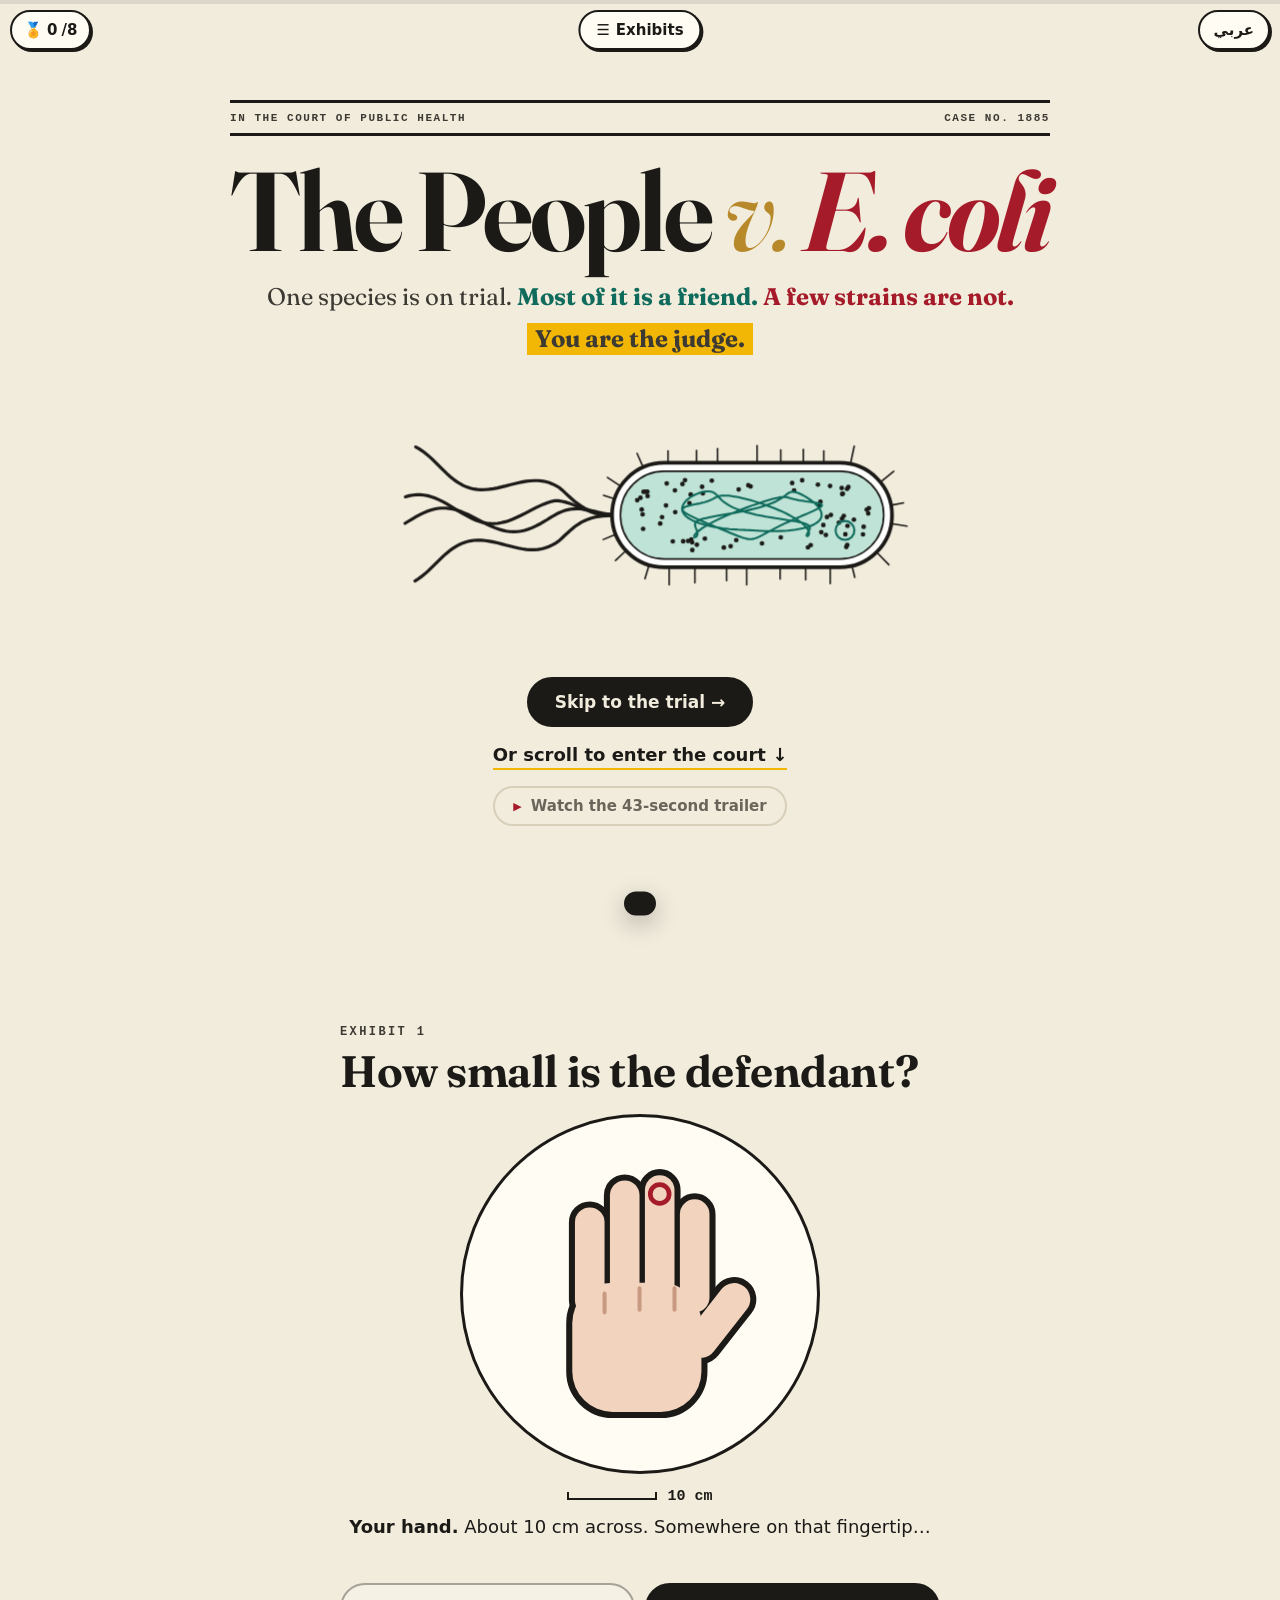
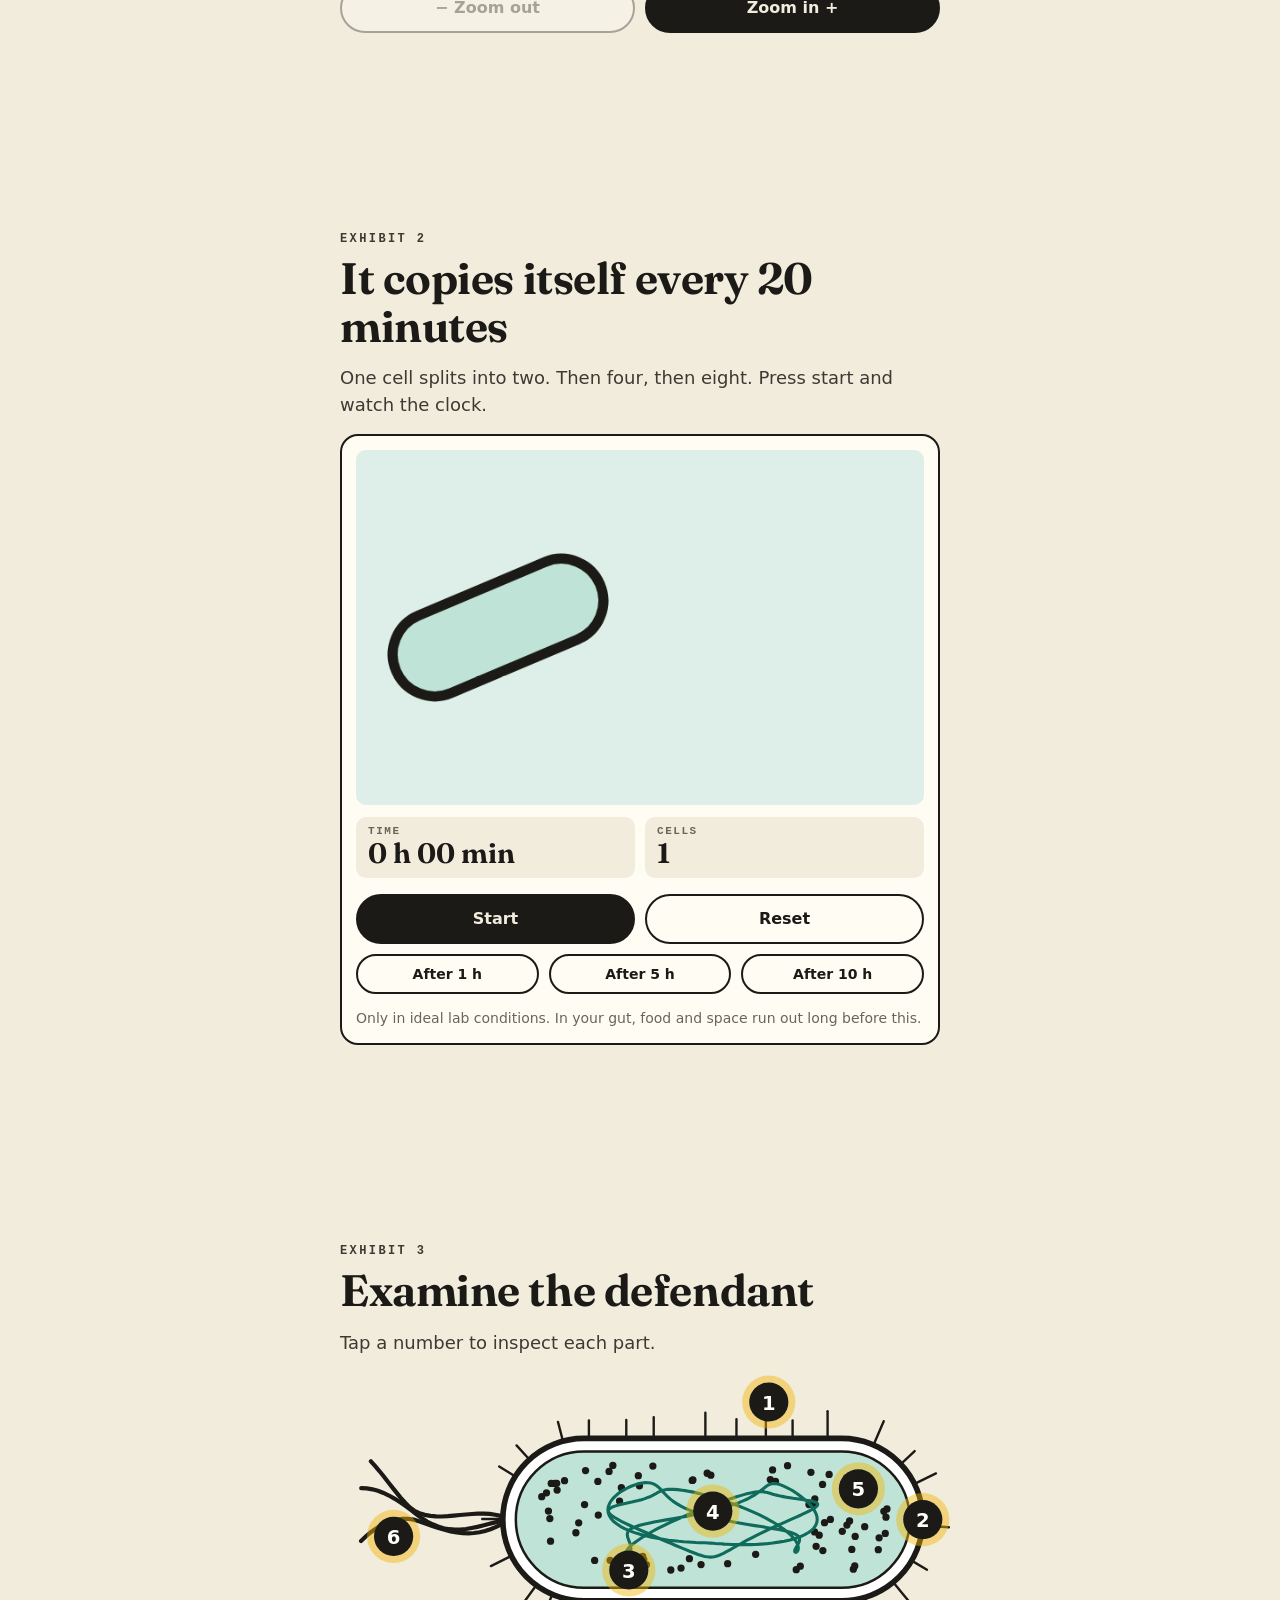
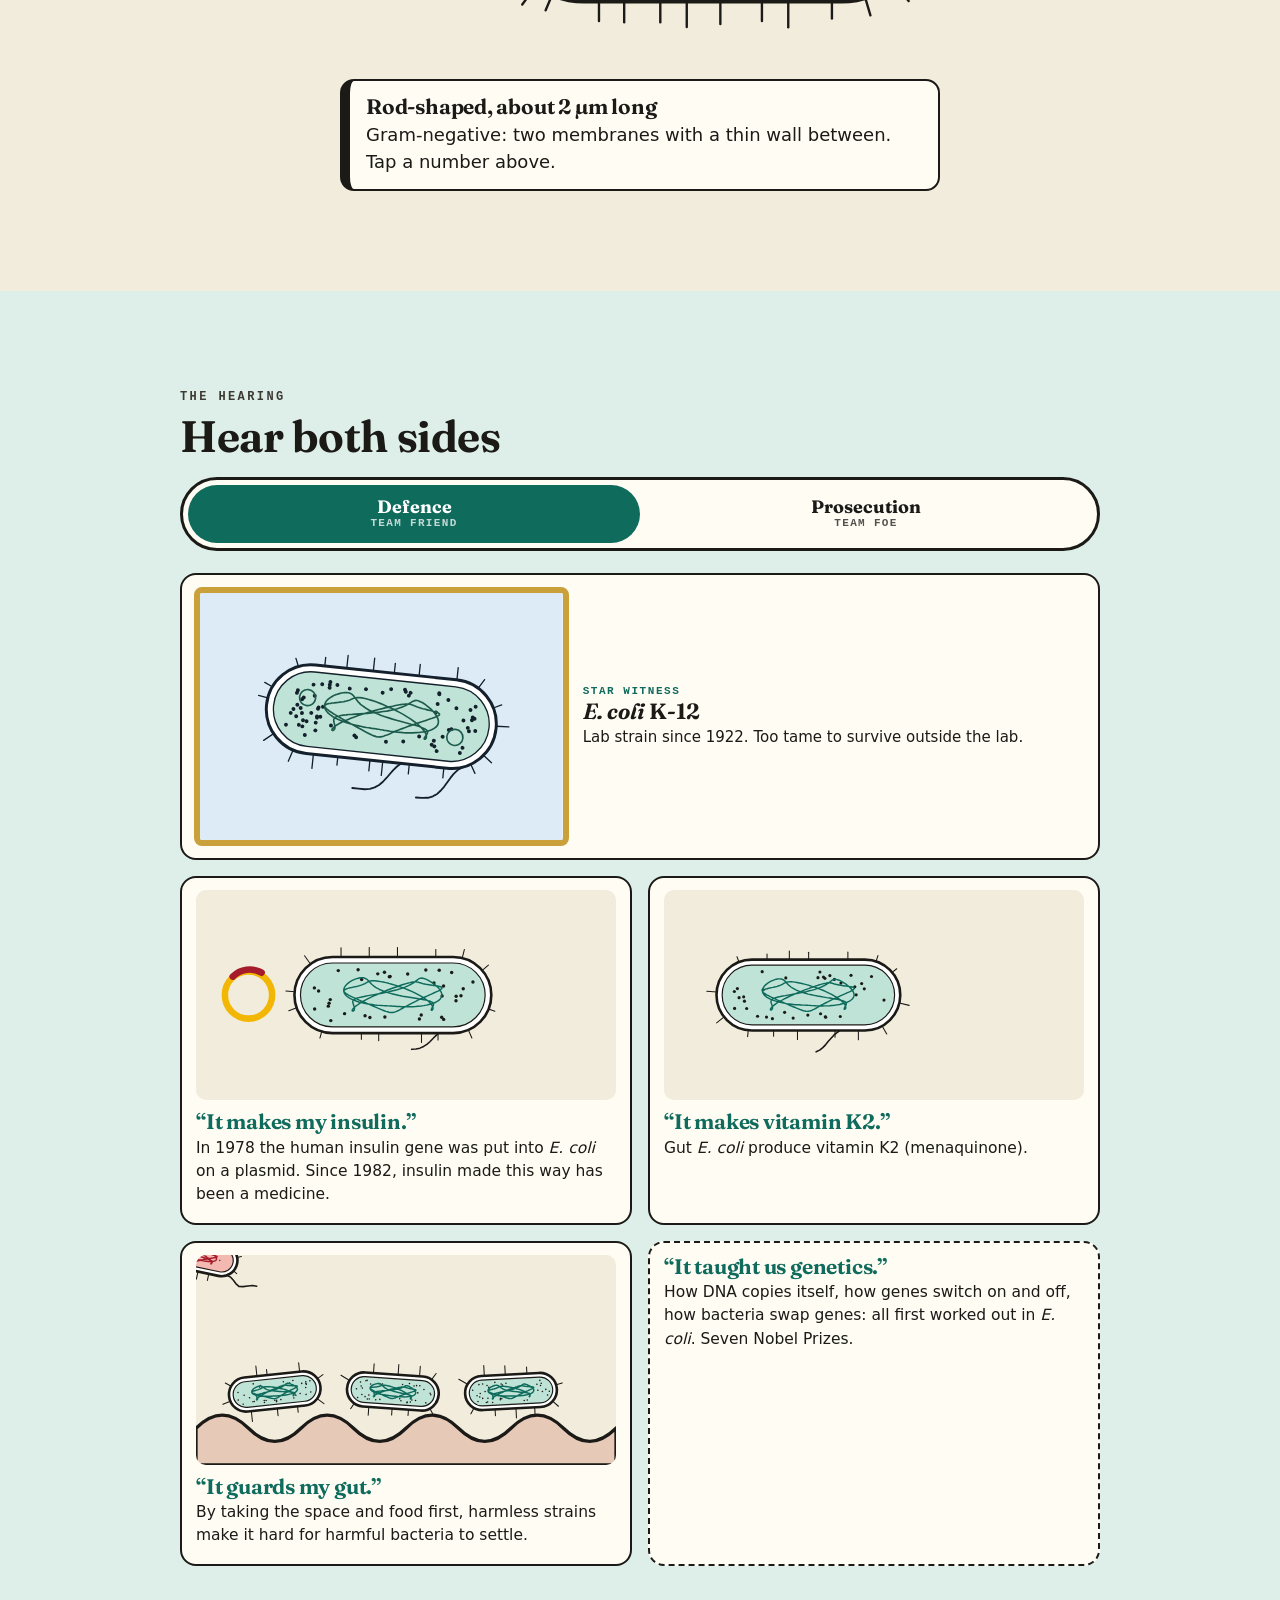
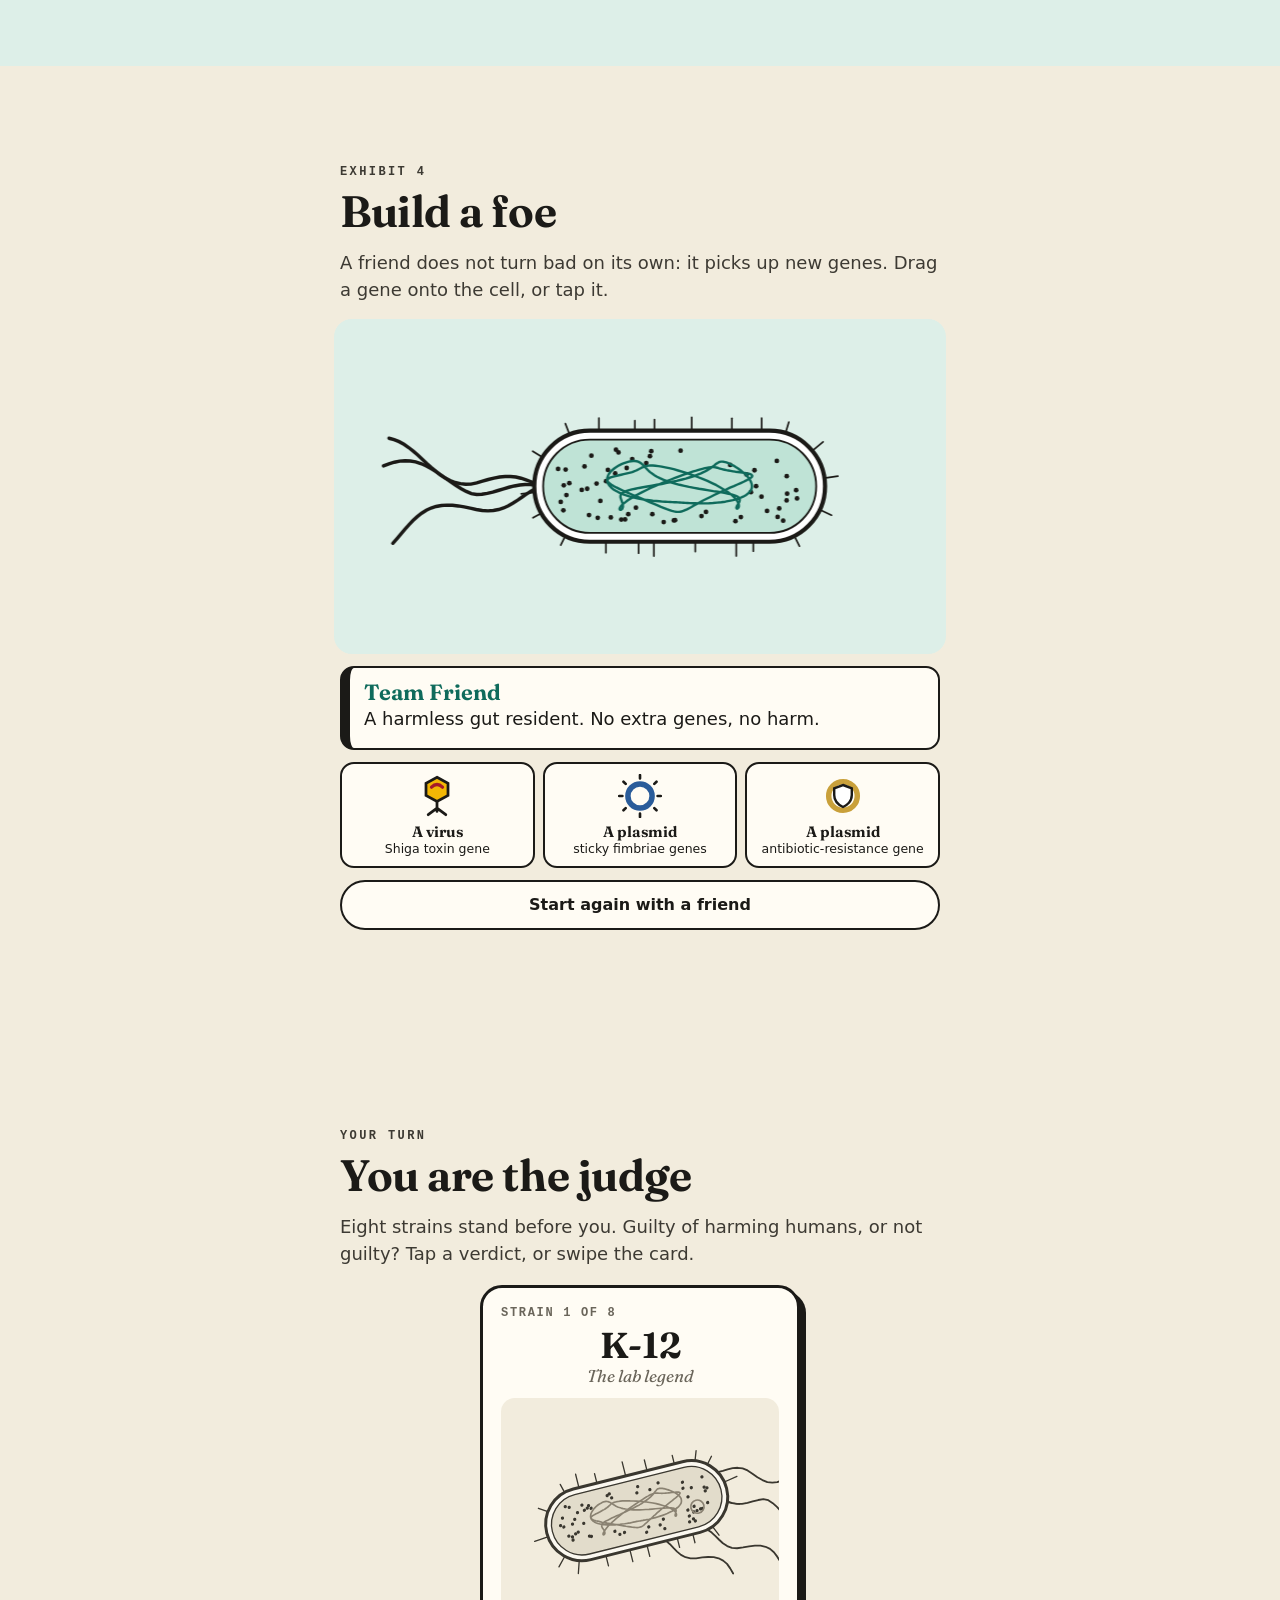
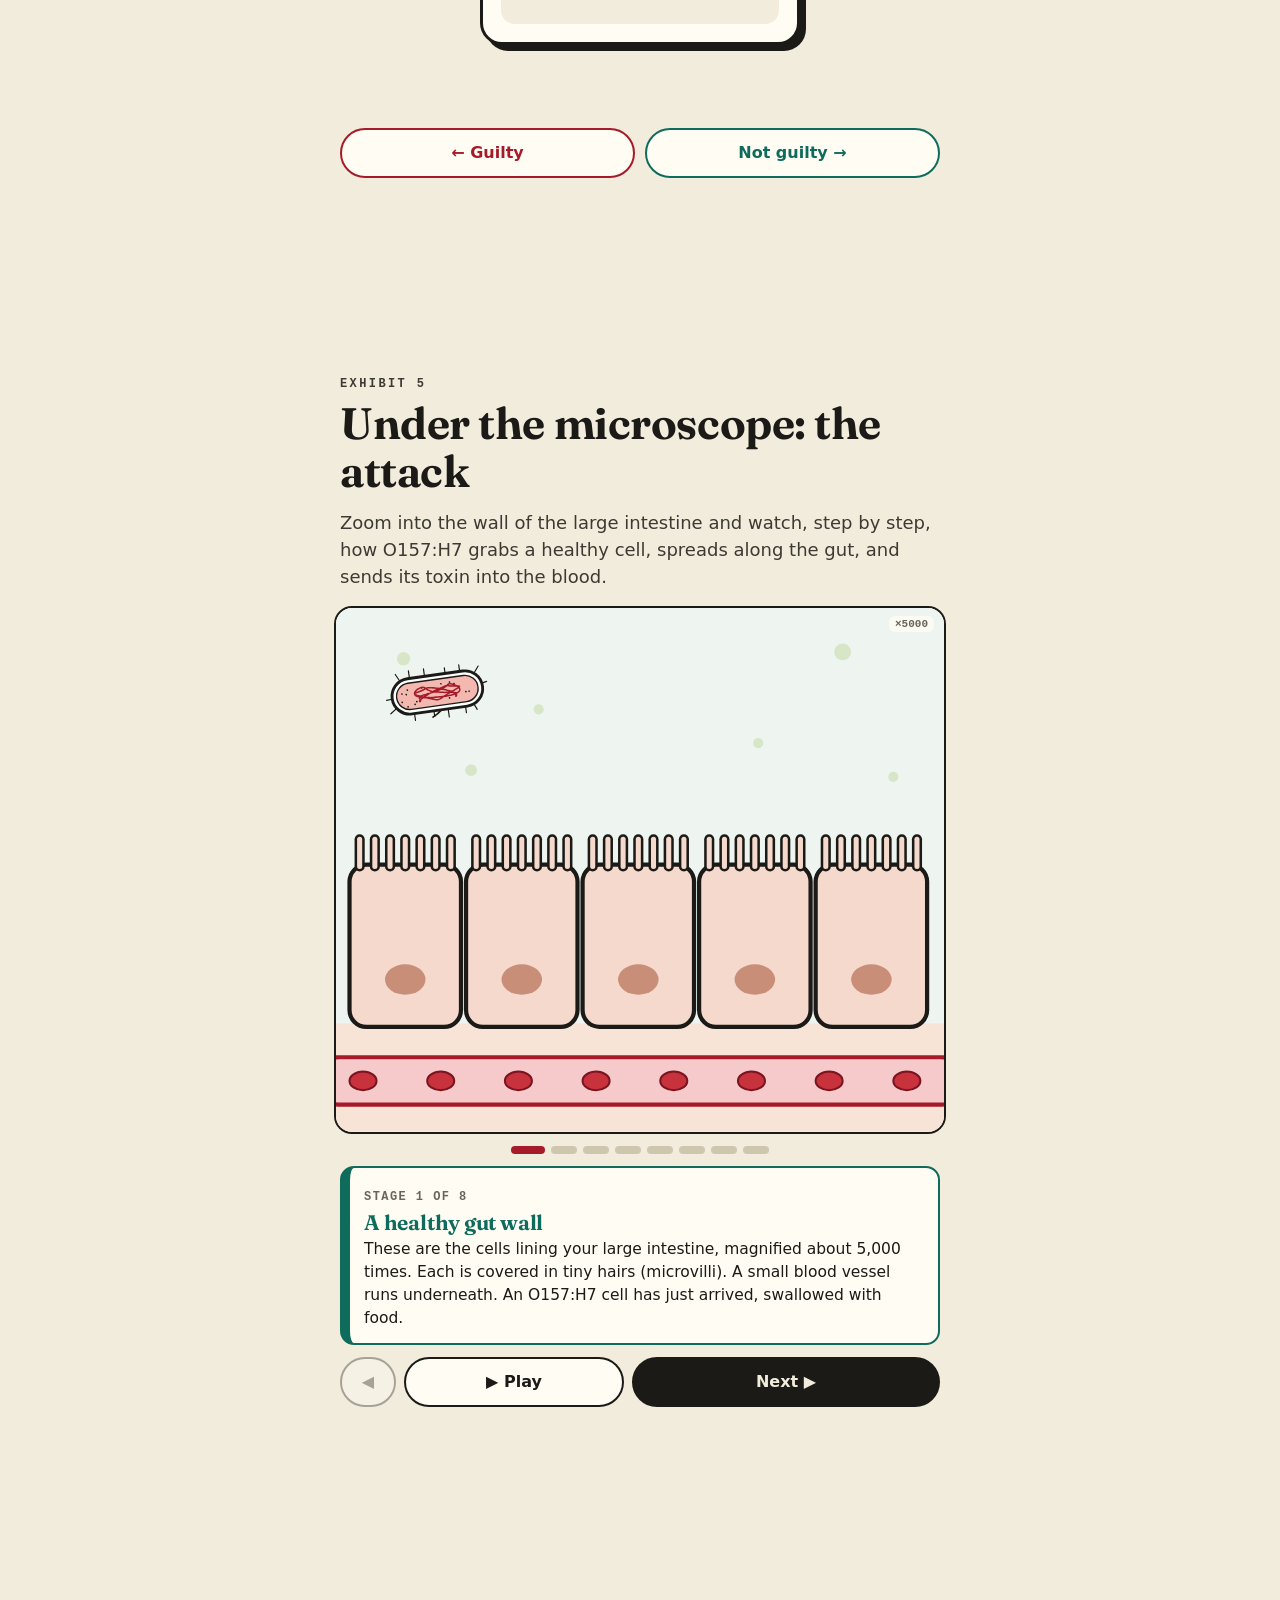
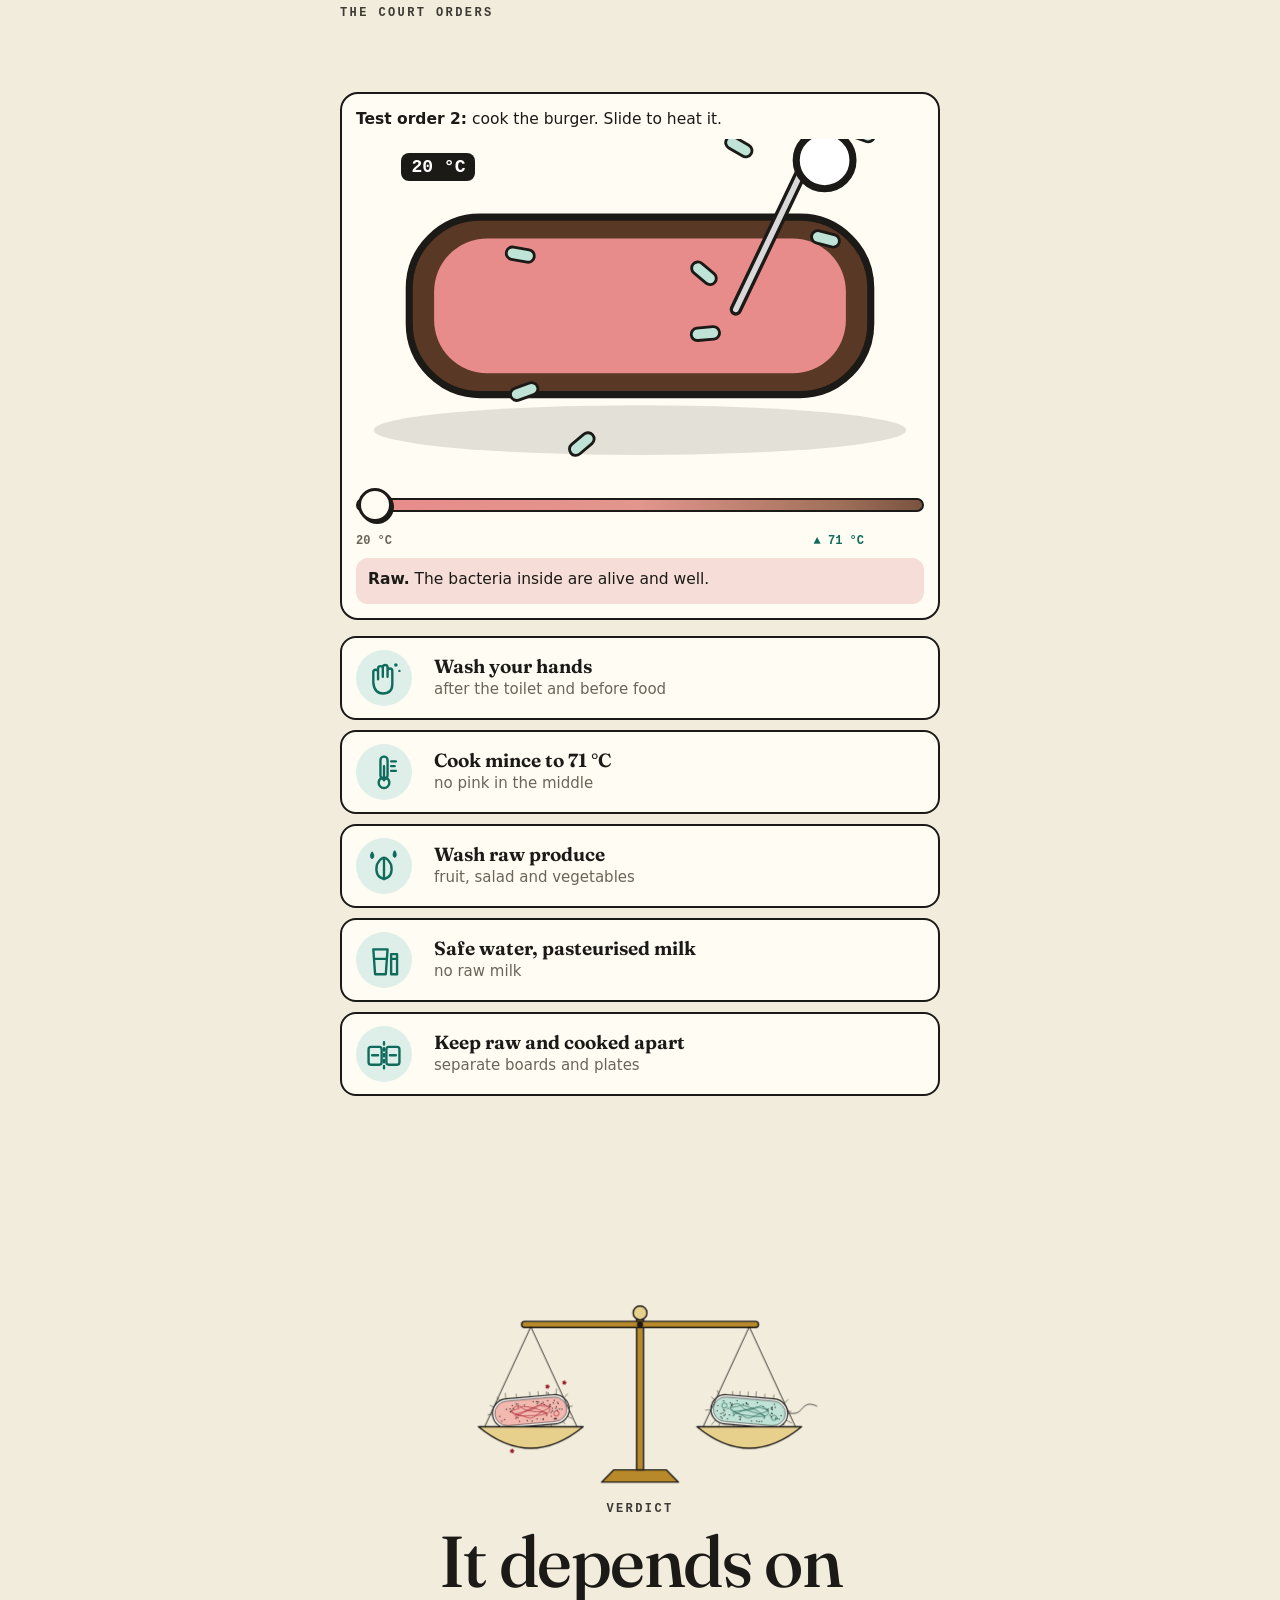
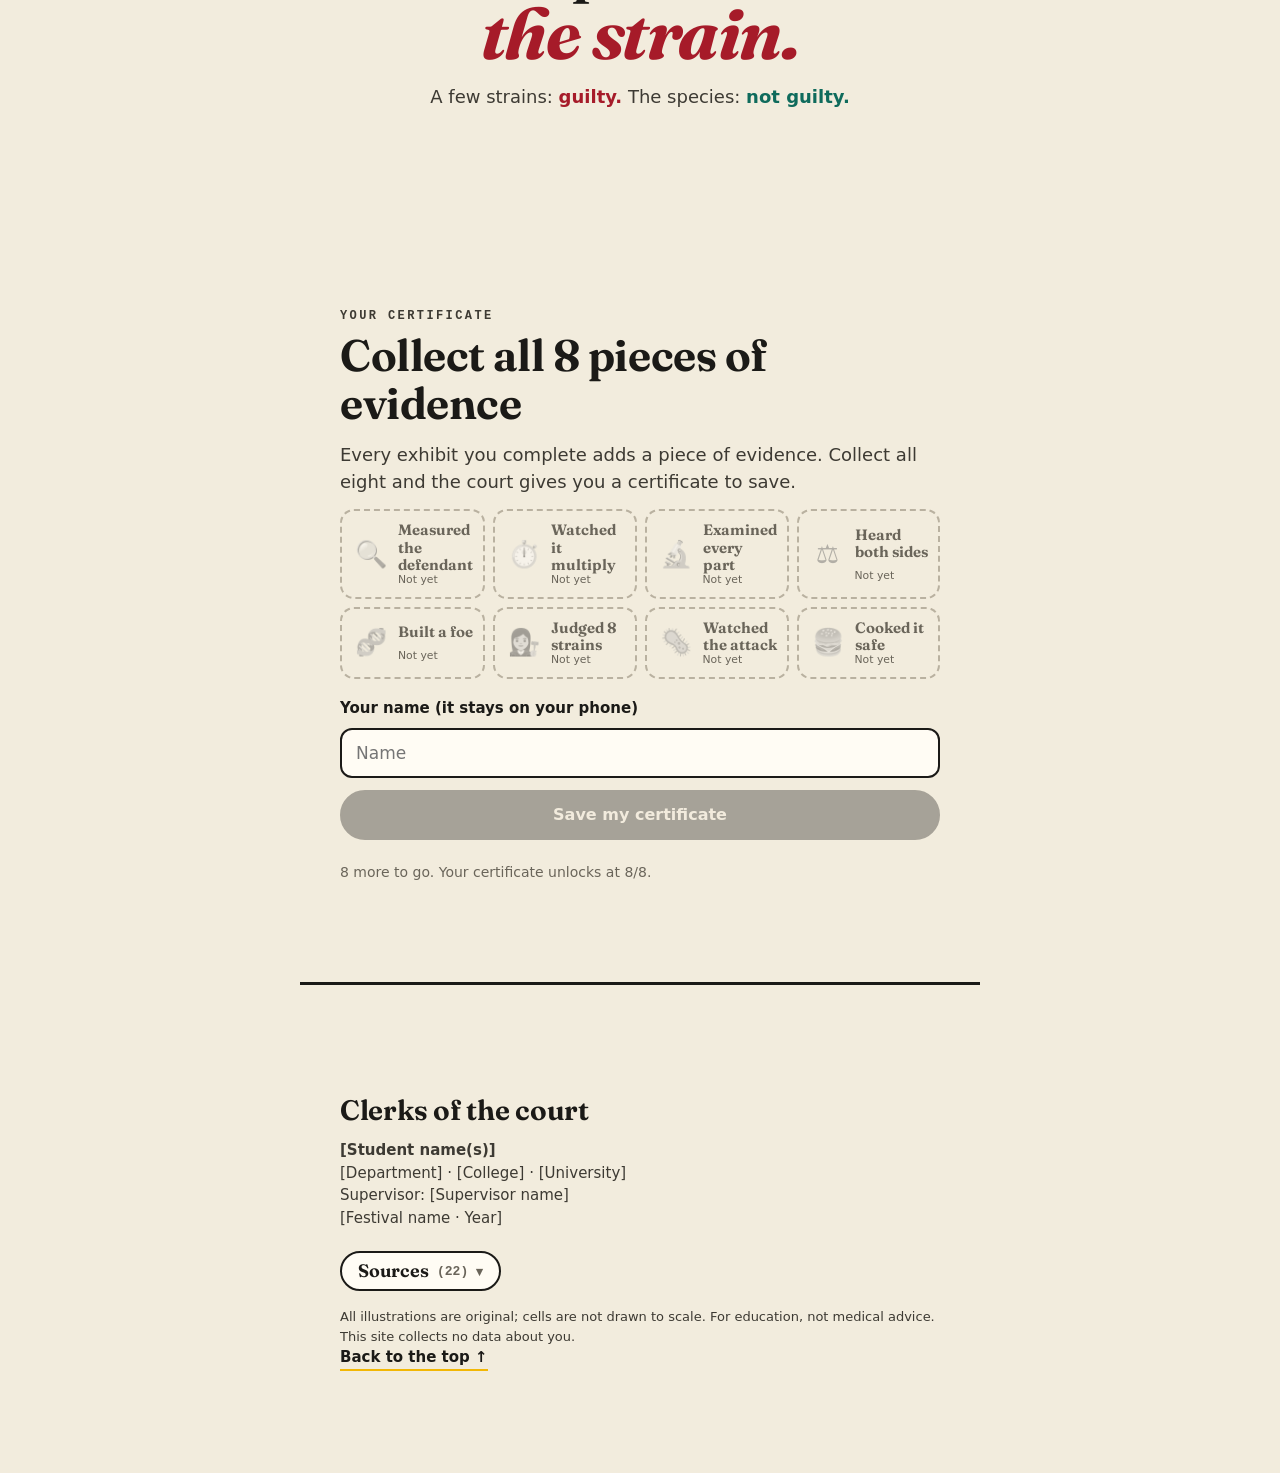
==== index.html @ 32550da2 "The People v. E. coli: companion site and trailer A one-page, mobile-first site in English and Arabi" ====
<!doctype html>
<html lang="en" dir="ltr">
<head>
<meta charset="utf-8">
<meta name="viewport" content="width=device-width, initial-scale=1, viewport-fit=cover">
<title>The People v. E. coli</title>
<meta name="description" content="You are the judge. Meet E. coli, hear the defence and the prosecution, then decide: friend or foe?">
<meta name="theme-color" content="#F2ECDD">
<link rel="preload" href="assets/fonts/Fraunces.woff2" as="font" type="font/woff2" crossorigin>
<link rel="stylesheet" href="css/style.css?v=0608ad44">
<link rel="icon" href="data:image/svg+xml,%3Csvg xmlns='http://www.w3.org/2000/svg' viewBox='0 0 64 64'%3E%3Crect x='6' y='20' width='52' height='24' rx='12' fill='%23BFE3D6' stroke='%231B1A17' stroke-width='4'/%3E%3C/svg%3E">
<script>try{var l=localStorage.getItem("lang");if(l==="ar"||(!l&&/^ar/i.test(navigator.language))){document.documentElement.lang="ar";document.documentElement.dir="rtl";}}catch(e){}</script>
</head>
<body data-side="friend">

<button class="lang" id="langBtn" type="button" aria-label="Change language"><span class="to-ar">عربي</span><span class="to-en">EN</span></button>
<a class="evi-pill" id="eviPill" href="#cert" aria-label="Evidence collected"><span aria-hidden="true">🏅</span> <b id="eviCount">0</b>/8</a>
<div class="toast" id="toast" role="status" aria-live="polite"></div>
<div class="prog" id="prog" aria-hidden="true"><i></i></div>
<button class="menu-btn" id="menuBtn" type="button" aria-expanded="false" aria-controls="menuPanel"><span aria-hidden="true">☰</span> <span data-i18n="menu">Exhibits</span></button>
<nav class="menu-panel" id="menuPanel" hidden aria-label="Exhibits"><ol id="menuList"></ol></nav>
<button class="to-top" id="toTop" type="button" aria-label="Back to the top"><span aria-hidden="true">↑</span></button>

<!-- 1. Court is in session -->
<header class="hero sec" id="top">
  <p class="court"><span data-i18n="court1">In the court of public health</span><span data-i18n="court2">Case no. 1885</span></p>
  <h1 data-i18n="title">The People <i>v.</i> <em>E.&nbsp;coli</em></h1>
  <p class="lede" data-i18n="lede">One species is on trial. <b class="g">Most of it is a friend.</b> <b class="r">A few strains are not.</b><br><strong>You are the judge.</strong></p>
  <div class="hero-art"><svg viewBox="-420 -150 600 300" xmlns="http://www.w3.org/2000/svg" class="hero-cell" role="img" aria-label="An E. coli cell swimming"><g class="swimmer"><path d="M-144.0 0.0 L-147.9 0.9 L-151.9 1.4 L-156.0 1.6 L-160.1 1.6 L-164.3 1.4 L-168.6 1.1 L-172.8 0.7 L-177.0 0.3 L-181.2 0.1 L-185.4 0.0 L-189.5 0.3 L-193.4 0.9 L-197.3 1.9 L-201.0 3.4 L-204.6 5.4 L-208.1 8.0 L-211.4 11.1 L-214.6 14.8 L-217.7 18.6 L-220.8 22.4 L-223.9 26.2 L-227.1 29.9 L-230.3 33.4 L-233.6 36.6 L-237.0 39.5 L-240.4 42.1 L-244.0 44.2 L-247.7 45.9 L-251.5 47.2 L-255.4 48.0 L-259.4 48.4 L-263.6 48.3 L-267.8 47.9 L-272.2 47.0 L-276.7 45.9 L-281.2 44.5 L-285.7 42.9 L-290.3 41.2 L-294.9 39.4 L-299.6 37.6 L-304.1 36.0 L-308.7 34.5 L-313.2 33.2 L-317.6 32.3 L-321.9 31.6 L-326.1 31.4 L-330.1 31.6 L-334.1 32.2 L-338.0 33.3 L-341.7 34.8 L-345.3 36.8 L-348.8 39.2 L-352.2 42.0 L-355.5 45.1 L-358.8 48.5 L-361.9 52.1 L-365.1 55.8" fill="none" stroke="#1B1A17" stroke-width="3.4" stroke-linecap="round"><animate attributeName="d" dur="0.9s" repeatCount="indefinite" values="M-144.0 0.0 L-147.9 0.9 L-151.9 1.4 L-156.0 1.6 L-160.1 1.6 L-164.3 1.4 L-168.6 1.1 L-172.8 0.7 L-177.0 0.3 L-181.2 0.1 L-185.4 0.0 L-189.5 0.3 L-193.4 0.9 L-197.3 1.9 L-201.0 3.4 L-204.6 5.4 L-208.1 8.0 L-211.4 11.1 L-214.6 14.8 L-217.7 18.6 L-220.8 22.4 L-223.9 26.2 L-227.1 29.9 L-230.3 33.4 L-233.6 36.6 L-237.0 39.5 L-240.4 42.1 L-244.0 44.2 L-247.7 45.9 L-251.5 47.2 L-255.4 48.0 L-259.4 48.4 L-263.6 48.3 L-267.8 47.9 L-272.2 47.0 L-276.7 45.9 L-281.2 44.5 L-285.7 42.9 L-290.3 41.2 L-294.9 39.4 L-299.6 37.6 L-304.1 36.0 L-308.7 34.5 L-313.2 33.2 L-317.6 32.3 L-321.9 31.6 L-326.1 31.4 L-330.1 31.6 L-334.1 32.2 L-338.0 33.3 L-341.7 34.8 L-345.3 36.8 L-348.8 39.2 L-352.2 42.0 L-355.5 45.1 L-358.8 48.5 L-361.9 52.1 L-365.1 55.8;M-144.0 0.0 L-147.6 2.0 L-151.2 4.0 L-154.9 5.8 L-158.6 7.4 L-162.4 8.7 L-166.3 9.7 L-170.2 10.3 L-174.3 10.5 L-178.5 10.3 L-182.8 9.8 L-187.2 8.9 L-191.6 7.8 L-196.1 6.5 L-200.6 5.1 L-205.1 3.7 L-209.6 2.4 L-214.0 1.5 L-218.1 1.7 L-222.0 2.3 L-225.9 3.4 L-229.6 5.0 L-233.2 6.9 L-236.7 9.4 L-240.1 12.1 L-243.4 15.2 L-246.7 18.6 L-249.8 22.2 L-253.0 26.0 L-256.1 29.8 L-259.2 33.7 L-262.4 37.4 L-265.5 41.0 L-268.8 44.4 L-272.1 47.6 L-275.5 50.4 L-279.0 52.8 L-282.6 54.8 L-286.3 56.4 L-290.1 57.5 L-294.1 58.2 L-298.2 58.4 L-302.3 58.2 L-306.6 57.6 L-311.0 56.7 L-315.5 55.4 L-320.0 54.0 L-324.6 52.3 L-329.2 50.6 L-333.8 48.8 L-338.4 47.1 L-343.0 45.4 L-347.5 44.0 L-352.0 42.9 L-356.4 42.0 L-360.6 41.5 L-364.8 41.4 L-368.8 41.7;M-144.0 0.0 L-147.8 1.2 L-151.6 2.7 L-155.2 4.5 L-158.8 6.6 L-162.3 8.9 L-165.8 11.3 L-169.3 13.8 L-172.8 16.2 L-176.3 18.5 L-179.9 20.6 L-183.6 22.4 L-187.3 23.9 L-191.2 24.9 L-195.2 25.5 L-199.3 25.5 L-203.6 25.0 L-208.0 24.0 L-212.6 22.3 L-217.2 20.6 L-221.8 18.8 L-226.4 17.1 L-231.0 15.5 L-235.5 14.1 L-239.9 12.9 L-244.3 12.0 L-248.6 11.5 L-252.7 11.5 L-256.8 11.8 L-260.7 12.6 L-264.5 13.8 L-268.2 15.5 L-271.8 17.7 L-275.2 20.2 L-278.6 23.1 L-281.9 26.3 L-285.1 29.8 L-288.3 33.4 L-291.4 37.2 L-294.5 41.0 L-297.6 44.9 L-300.8 48.6 L-304.0 52.1 L-307.2 55.5 L-310.6 58.5 L-314.0 61.2 L-317.5 63.5 L-321.1 65.3 L-324.9 66.8 L-328.8 67.8 L-332.8 68.3 L-336.9 68.4 L-341.1 68.0 L-345.5 67.3 L-349.9 66.3 L-354.4 65.0 L-358.9 63.4 L-363.5 61.7;M-144.0 0.0 L-148.1 0.0 L-152.3 0.1 L-156.3 0.4 L-160.3 0.8 L-164.3 1.6 L-168.1 2.7 L-171.9 4.2 L-175.5 6.0 L-179.1 8.3 L-182.5 10.9 L-185.9 13.8 L-189.2 16.9 L-192.4 20.3 L-195.6 23.8 L-198.8 27.2 L-202.1 30.6 L-205.4 33.6 L-209.1 35.5 L-212.8 36.9 L-216.7 37.8 L-220.7 38.4 L-224.8 38.4 L-229.1 38.1 L-233.4 37.4 L-237.8 36.3 L-242.3 35.0 L-246.9 33.4 L-251.4 31.8 L-256.1 30.0 L-260.7 28.2 L-265.3 26.5 L-269.8 25.0 L-274.3 23.6 L-278.7 22.6 L-283.1 21.8 L-287.3 21.5 L-291.4 21.5 L-295.5 22.0 L-299.3 22.9 L-303.1 24.3 L-306.8 26.2 L-310.3 28.4 L-313.7 31.1 L-317.1 34.1 L-320.3 37.4 L-323.5 40.9 L-326.7 44.6 L-329.8 48.4 L-332.9 52.3 L-336.0 56.1 L-339.2 59.7 L-342.4 63.2 L-345.7 66.5 L-349.0 69.4 L-352.5 71.9 L-356.1 74.1 L-359.7 75.8;M-144.0 0.0 L-147.9 0.9 L-151.9 1.4 L-156.0 1.6 L-160.1 1.6 L-164.3 1.4 L-168.6 1.1 L-172.8 0.7 L-177.0 0.3 L-181.2 0.1 L-185.4 0.0 L-189.5 0.3 L-193.4 0.9 L-197.3 1.9 L-201.0 3.4 L-204.6 5.4 L-208.1 8.0 L-211.4 11.1 L-214.6 14.8 L-217.7 18.6 L-220.8 22.4 L-223.9 26.2 L-227.1 29.9 L-230.3 33.4 L-233.6 36.6 L-237.0 39.5 L-240.4 42.1 L-244.0 44.2 L-247.7 45.9 L-251.5 47.2 L-255.4 48.0 L-259.4 48.4 L-263.6 48.3 L-267.8 47.9 L-272.2 47.0 L-276.7 45.9 L-281.2 44.5 L-285.7 42.9 L-290.3 41.2 L-294.9 39.4 L-299.6 37.6 L-304.1 36.0 L-308.7 34.5 L-313.2 33.2 L-317.6 32.3 L-321.9 31.6 L-326.1 31.4 L-330.1 31.6 L-334.1 32.2 L-338.0 33.3 L-341.7 34.8 L-345.3 36.8 L-348.8 39.2 L-352.2 42.0 L-355.5 45.1 L-358.8 48.5 L-361.9 52.1 L-365.1 55.8"/></path><path d="M-144.0 0.0 L-148.0 0.9 L-151.9 1.6 L-155.9 2.0 L-159.9 2.0 L-164.0 1.7 L-168.0 1.0 L-172.0 -0.0 L-176.1 -1.4 L-180.1 -3.0 L-184.2 -4.8 L-188.3 -6.7 L-192.3 -8.7 L-196.4 -10.6 L-200.5 -12.3 L-204.5 -13.7 L-208.6 -14.8 L-212.6 -15.2 L-216.5 -14.3 L-220.5 -12.9 L-224.4 -11.1 L-228.4 -9.0 L-232.3 -6.6 L-236.2 -3.9 L-240.1 -1.0 L-244.0 2.0 L-247.9 5.1 L-251.8 8.1 L-255.7 11.0 L-259.6 13.7 L-263.5 16.2 L-267.4 18.3 L-271.4 20.1 L-275.3 21.4 L-279.3 22.4 L-283.3 22.8 L-287.3 22.8 L-291.3 22.4 L-295.3 21.4 L-299.4 20.1 L-303.5 18.4 L-307.5 16.3 L-311.6 14.0 L-315.7 11.4 L-319.8 8.7 L-323.9 6.0 L-328.0 3.2 L-332.1 0.5 L-336.2 -2.0 L-340.3 -4.2 L-344.3 -6.2 L-348.4 -7.8 L-352.4 -9.1 L-356.5 -9.9 L-360.5 -10.2 L-364.5 -10.1 L-368.5 -9.5 L-372.4 -8.5" fill="none" stroke="#1B1A17" stroke-width="3.4" stroke-linecap="round"><animate attributeName="d" dur="0.9s" repeatCount="indefinite" values="M-144.0 0.0 L-148.0 0.9 L-151.9 1.6 L-155.9 2.0 L-159.9 2.0 L-164.0 1.7 L-168.0 1.0 L-172.0 -0.0 L-176.1 -1.4 L-180.1 -3.0 L-184.2 -4.8 L-188.3 -6.7 L-192.3 -8.7 L-196.4 -10.6 L-200.5 -12.3 L-204.5 -13.7 L-208.6 -14.8 L-212.6 -15.2 L-216.5 -14.3 L-220.5 -12.9 L-224.4 -11.1 L-228.4 -9.0 L-232.3 -6.6 L-236.2 -3.9 L-240.1 -1.0 L-244.0 2.0 L-247.9 5.1 L-251.8 8.1 L-255.7 11.0 L-259.6 13.7 L-263.5 16.2 L-267.4 18.3 L-271.4 20.1 L-275.3 21.4 L-279.3 22.4 L-283.3 22.8 L-287.3 22.8 L-291.3 22.4 L-295.3 21.4 L-299.4 20.1 L-303.5 18.4 L-307.5 16.3 L-311.6 14.0 L-315.7 11.4 L-319.8 8.7 L-323.9 6.0 L-328.0 3.2 L-332.1 0.5 L-336.2 -2.0 L-340.3 -4.2 L-344.3 -6.2 L-348.4 -7.8 L-352.4 -9.1 L-356.5 -9.9 L-360.5 -10.2 L-364.5 -10.1 L-368.5 -9.5 L-372.4 -8.5;M-144.0 0.0 L-148.0 0.9 L-151.9 1.9 L-155.9 3.2 L-159.8 4.6 L-163.8 5.9 L-167.8 7.2 L-171.7 8.4 L-175.7 9.3 L-179.7 9.9 L-183.7 10.1 L-187.7 9.8 L-191.7 9.2 L-195.8 8.0 L-199.8 6.4 L-203.9 4.3 L-208.0 1.8 L-212.1 -1.0 L-216.2 -3.6 L-220.3 -6.1 L-224.3 -8.4 L-228.4 -10.4 L-232.5 -12.0 L-236.5 -13.2 L-240.6 -14.0 L-244.6 -14.3 L-248.6 -14.2 L-252.5 -13.6 L-256.5 -12.5 L-260.5 -11.0 L-264.4 -9.1 L-268.3 -6.9 L-272.2 -4.3 L-276.1 -1.6 L-280.0 1.4 L-283.9 4.4 L-287.8 7.4 L-291.7 10.4 L-295.6 13.3 L-299.5 15.9 L-303.5 18.3 L-307.4 20.3 L-311.3 21.9 L-315.3 23.2 L-319.3 23.9 L-323.3 24.3 L-327.3 24.1 L-331.3 23.5 L-335.3 22.4 L-339.4 20.9 L-343.5 19.1 L-347.5 16.9 L-351.6 14.5 L-355.7 11.9 L-359.8 9.2 L-363.9 6.4 L-368.0 3.7 L-372.1 1.1;M-144.0 0.0 L-148.0 -0.7 L-152.0 -1.1 L-156.0 -1.1 L-160.0 -0.9 L-164.0 -0.3 L-168.0 0.7 L-171.9 2.0 L-175.9 3.6 L-179.8 5.5 L-183.8 7.6 L-187.7 9.8 L-191.6 12.1 L-195.5 14.2 L-199.5 16.2 L-203.4 18.0 L-207.4 19.3 L-211.3 20.0 L-215.4 19.4 L-219.4 18.3 L-223.5 16.8 L-227.5 14.9 L-231.6 12.8 L-235.7 10.3 L-239.8 7.7 L-243.9 5.0 L-248.0 2.3 L-252.1 -0.5 L-256.2 -3.1 L-260.3 -5.5 L-264.3 -7.7 L-268.4 -9.6 L-272.5 -11.0 L-276.5 -12.1 L-280.5 -12.8 L-284.5 -13.0 L-288.5 -12.7 L-292.5 -11.9 L-296.5 -10.7 L-300.4 -9.1 L-304.3 -7.1 L-308.3 -4.7 L-312.2 -2.1 L-316.1 0.7 L-320.0 3.7 L-323.9 6.7 L-327.8 9.8 L-331.7 12.7 L-335.6 15.5 L-339.5 18.1 L-343.4 20.3 L-347.3 22.2 L-351.3 23.7 L-355.3 24.8 L-359.2 25.5 L-363.2 25.6 L-367.2 25.3 L-371.3 24.5;M-144.0 0.0 L-148.0 -0.6 L-152.1 -1.4 L-156.1 -2.4 L-160.1 -3.4 L-164.2 -4.5 L-168.2 -5.5 L-172.2 -6.4 L-176.3 -7.0 L-180.3 -7.3 L-184.3 -7.2 L-188.3 -6.7 L-192.2 -5.8 L-196.2 -4.3 L-200.1 -2.4 L-204.0 -0.0 L-207.9 2.7 L-211.8 5.8 L-215.7 8.7 L-219.6 11.5 L-223.6 14.0 L-227.5 16.3 L-231.4 18.2 L-235.4 19.7 L-239.3 20.8 L-243.3 21.4 L-247.3 21.5 L-251.3 21.2 L-255.3 20.4 L-259.4 19.2 L-263.5 17.6 L-267.5 15.6 L-271.6 13.4 L-275.7 10.9 L-279.8 8.2 L-283.9 5.5 L-288.0 2.7 L-292.1 0.0 L-296.2 -2.5 L-300.3 -4.9 L-304.3 -7.0 L-308.4 -8.7 L-312.5 -10.1 L-316.5 -11.0 L-320.5 -11.5 L-324.5 -11.6 L-328.5 -11.1 L-332.5 -10.2 L-336.4 -8.9 L-340.4 -7.1 L-344.3 -5.0 L-348.2 -2.5 L-352.1 0.2 L-356.0 3.0 L-359.9 6.1 L-363.8 9.1 L-367.7 12.1 L-371.6 15.0;M-144.0 0.0 L-148.0 0.9 L-151.9 1.6 L-155.9 2.0 L-159.9 2.0 L-164.0 1.7 L-168.0 1.0 L-172.0 -0.0 L-176.1 -1.4 L-180.1 -3.0 L-184.2 -4.8 L-188.3 -6.7 L-192.3 -8.7 L-196.4 -10.6 L-200.5 -12.3 L-204.5 -13.7 L-208.6 -14.8 L-212.6 -15.2 L-216.5 -14.3 L-220.5 -12.9 L-224.4 -11.1 L-228.4 -9.0 L-232.3 -6.6 L-236.2 -3.9 L-240.1 -1.0 L-244.0 2.0 L-247.9 5.1 L-251.8 8.1 L-255.7 11.0 L-259.6 13.7 L-263.5 16.2 L-267.4 18.3 L-271.4 20.1 L-275.3 21.4 L-279.3 22.4 L-283.3 22.8 L-287.3 22.8 L-291.3 22.4 L-295.3 21.4 L-299.4 20.1 L-303.5 18.4 L-307.5 16.3 L-311.6 14.0 L-315.7 11.4 L-319.8 8.7 L-323.9 6.0 L-328.0 3.2 L-332.1 0.5 L-336.2 -2.0 L-340.3 -4.2 L-344.3 -6.2 L-348.4 -7.8 L-352.4 -9.1 L-356.5 -9.9 L-360.5 -10.2 L-364.5 -10.1 L-368.5 -9.5 L-372.4 -8.5"/></path><path d="M-144.0 0.0 L-148.0 0.9 L-152.1 1.8 L-156.1 2.8 L-160.1 3.6 L-164.2 4.2 L-168.2 4.6 L-172.2 4.7 L-176.2 4.3 L-180.2 3.6 L-184.1 2.5 L-188.1 0.9 L-192.0 -1.1 L-195.9 -3.4 L-199.8 -6.0 L-203.7 -8.9 L-207.6 -11.9 L-211.5 -14.8 L-215.4 -16.9 L-219.4 -18.6 L-223.3 -19.9 L-227.3 -20.7 L-231.3 -21.1 L-235.3 -21.0 L-239.3 -20.4 L-243.4 -19.4 L-247.4 -18.0 L-251.5 -16.2 L-255.6 -14.1 L-259.7 -11.7 L-263.7 -9.1 L-267.8 -6.4 L-272.0 -3.7 L-276.1 -0.9 L-280.1 1.7 L-284.2 4.2 L-288.3 6.4 L-292.4 8.3 L-296.5 9.8 L-300.5 11.0 L-304.5 11.7 L-308.5 12.0 L-312.5 11.8 L-316.5 11.1 L-320.5 9.9 L-324.4 8.4 L-328.4 6.4 L-332.3 4.1 L-336.2 1.5 L-340.1 -1.3 L-344.0 -4.2 L-347.9 -7.3 L-351.8 -10.3 L-355.7 -13.3 L-359.6 -16.1 L-363.5 -18.7 L-367.4 -21.0 L-371.3 -23.0" fill="none" stroke="#1B1A17" stroke-width="3.4" stroke-linecap="round"><animate attributeName="d" dur="0.9s" repeatCount="indefinite" values="M-144.0 0.0 L-148.0 0.9 L-152.1 1.8 L-156.1 2.8 L-160.1 3.6 L-164.2 4.2 L-168.2 4.6 L-172.2 4.7 L-176.2 4.3 L-180.2 3.6 L-184.1 2.5 L-188.1 0.9 L-192.0 -1.1 L-195.9 -3.4 L-199.8 -6.0 L-203.7 -8.9 L-207.6 -11.9 L-211.5 -14.8 L-215.4 -16.9 L-219.4 -18.6 L-223.3 -19.9 L-227.3 -20.7 L-231.3 -21.1 L-235.3 -21.0 L-239.3 -20.4 L-243.4 -19.4 L-247.4 -18.0 L-251.5 -16.2 L-255.6 -14.1 L-259.7 -11.7 L-263.7 -9.1 L-267.8 -6.4 L-272.0 -3.7 L-276.1 -0.9 L-280.1 1.7 L-284.2 4.2 L-288.3 6.4 L-292.4 8.3 L-296.5 9.8 L-300.5 11.0 L-304.5 11.7 L-308.5 12.0 L-312.5 11.8 L-316.5 11.1 L-320.5 9.9 L-324.4 8.4 L-328.4 6.4 L-332.3 4.1 L-336.2 1.5 L-340.1 -1.3 L-344.0 -4.2 L-347.9 -7.3 L-351.8 -10.3 L-355.7 -13.3 L-359.6 -16.1 L-363.5 -18.7 L-367.4 -21.0 L-371.3 -23.0;M-144.0 0.0 L-148.0 -0.4 L-152.0 -0.5 L-156.0 -0.2 L-160.0 0.4 L-164.1 1.3 L-168.1 2.4 L-172.2 3.8 L-176.2 5.4 L-180.3 6.9 L-184.3 8.5 L-188.4 9.9 L-192.4 11.0 L-196.5 11.9 L-200.5 12.4 L-204.5 12.3 L-208.5 11.8 L-212.4 10.5 L-216.3 8.2 L-220.3 5.6 L-224.2 2.8 L-228.0 -0.1 L-231.9 -3.2 L-235.8 -6.2 L-239.7 -9.2 L-243.6 -12.0 L-247.5 -14.6 L-251.5 -16.9 L-255.4 -18.9 L-259.3 -20.4 L-263.3 -21.6 L-267.3 -22.3 L-271.3 -22.5 L-275.3 -22.3 L-279.3 -21.5 L-283.4 -20.4 L-287.4 -18.9 L-291.5 -17.0 L-295.6 -14.7 L-299.7 -12.3 L-303.8 -9.7 L-307.9 -6.9 L-312.0 -4.2 L-316.1 -1.5 L-320.2 1.1 L-324.2 3.5 L-328.3 5.6 L-332.4 7.4 L-336.4 8.9 L-340.5 9.9 L-344.5 10.5 L-348.5 10.6 L-352.5 10.2 L-356.5 9.4 L-360.4 8.1 L-364.4 6.4 L-368.3 4.3 L-372.2 1.9;M-144.0 0.0 L-148.0 -1.2 L-151.9 -2.4 L-155.9 -3.6 L-159.8 -4.7 L-163.8 -5.7 L-167.8 -6.3 L-171.8 -6.7 L-175.8 -6.7 L-179.8 -6.2 L-183.8 -5.4 L-187.9 -4.1 L-191.9 -2.4 L-196.0 -0.3 L-200.1 2.0 L-204.2 4.6 L-208.3 7.3 L-212.4 9.9 L-216.5 11.7 L-220.5 13.1 L-224.6 14.1 L-228.6 14.6 L-232.6 14.7 L-236.6 14.4 L-240.5 13.5 L-244.5 12.2 L-248.4 10.5 L-252.4 8.4 L-256.3 6.0 L-260.2 3.3 L-264.1 0.5 L-268.0 -2.5 L-271.9 -5.6 L-275.8 -8.6 L-279.7 -11.5 L-283.6 -14.3 L-287.5 -16.8 L-291.4 -19.0 L-295.3 -20.8 L-299.3 -22.2 L-303.3 -23.2 L-307.2 -23.8 L-311.2 -23.9 L-315.3 -23.5 L-319.3 -22.6 L-323.3 -21.3 L-327.4 -19.7 L-331.5 -17.7 L-335.6 -15.4 L-339.7 -12.8 L-343.8 -10.2 L-347.9 -7.4 L-352.0 -4.7 L-356.1 -2.0 L-360.2 0.5 L-364.2 2.8 L-368.3 4.9 L-372.4 6.6;M-144.0 0.0 L-148.0 0.1 L-152.0 -0.1 L-156.0 -0.6 L-160.0 -1.5 L-163.9 -2.7 L-167.9 -4.2 L-171.8 -5.9 L-175.7 -7.7 L-179.7 -9.5 L-183.6 -11.4 L-187.6 -13.0 L-191.5 -14.5 L-195.5 -15.6 L-199.4 -16.4 L-203.4 -16.7 L-207.4 -16.4 L-211.5 -15.4 L-215.6 -13.4 L-219.6 -11.1 L-223.7 -8.6 L-227.8 -5.9 L-231.9 -3.2 L-236.0 -0.4 L-240.1 2.3 L-244.2 4.8 L-248.3 7.1 L-252.4 9.1 L-256.5 10.8 L-260.5 12.1 L-264.5 12.9 L-268.6 13.3 L-272.6 13.3 L-276.5 12.7 L-280.5 11.7 L-284.5 10.3 L-288.4 8.5 L-292.3 6.3 L-296.2 3.8 L-300.1 1.0 L-304.0 -1.9 L-307.9 -4.9 L-311.8 -7.9 L-315.7 -10.9 L-319.6 -13.8 L-323.5 -16.5 L-327.4 -18.9 L-331.4 -21.0 L-335.3 -22.7 L-339.3 -24.0 L-343.2 -24.9 L-347.2 -25.3 L-351.2 -25.2 L-355.2 -24.6 L-359.3 -23.6 L-363.3 -22.2 L-367.4 -20.5 L-371.5 -18.3;M-144.0 0.0 L-148.0 0.9 L-152.1 1.8 L-156.1 2.8 L-160.1 3.6 L-164.2 4.2 L-168.2 4.6 L-172.2 4.7 L-176.2 4.3 L-180.2 3.6 L-184.1 2.5 L-188.1 0.9 L-192.0 -1.1 L-195.9 -3.4 L-199.8 -6.0 L-203.7 -8.9 L-207.6 -11.9 L-211.5 -14.8 L-215.4 -16.9 L-219.4 -18.6 L-223.3 -19.9 L-227.3 -20.7 L-231.3 -21.1 L-235.3 -21.0 L-239.3 -20.4 L-243.4 -19.4 L-247.4 -18.0 L-251.5 -16.2 L-255.6 -14.1 L-259.7 -11.7 L-263.7 -9.1 L-267.8 -6.4 L-272.0 -3.7 L-276.1 -0.9 L-280.1 1.7 L-284.2 4.2 L-288.3 6.4 L-292.4 8.3 L-296.5 9.8 L-300.5 11.0 L-304.5 11.7 L-308.5 12.0 L-312.5 11.8 L-316.5 11.1 L-320.5 9.9 L-324.4 8.4 L-328.4 6.4 L-332.3 4.1 L-336.2 1.5 L-340.1 -1.3 L-344.0 -4.2 L-347.9 -7.3 L-351.8 -10.3 L-355.7 -13.3 L-359.6 -16.1 L-363.5 -18.7 L-367.4 -21.0 L-371.3 -23.0"/></path><path d="M-144.0 0.0 L-147.9 -0.8 L-152.0 -1.2 L-156.1 -1.4 L-160.2 -1.3 L-164.4 -1.1 L-168.7 -0.8 L-172.9 -0.5 L-177.1 -0.3 L-181.3 -0.3 L-185.3 -0.5 L-189.3 -1.0 L-193.2 -2.0 L-197.0 -3.4 L-200.6 -5.2 L-204.1 -7.6 L-207.5 -10.5 L-210.7 -13.9 L-213.8 -17.7 L-216.9 -21.6 L-220.0 -25.4 L-223.1 -29.1 L-226.3 -32.6 L-229.5 -35.9 L-232.9 -38.9 L-236.3 -41.5 L-239.8 -43.8 L-243.5 -45.6 L-247.3 -46.9 L-251.2 -47.8 L-255.2 -48.3 L-259.3 -48.3 L-263.6 -47.9 L-267.9 -47.1 L-272.4 -46.1 L-276.9 -44.7 L-281.5 -43.2 L-286.1 -41.5 L-290.7 -39.8 L-295.3 -38.0 L-299.9 -36.4 L-304.5 -34.9 L-309.0 -33.6 L-313.4 -32.7 L-317.7 -32.0 L-321.9 -31.8 L-326.0 -31.9 L-330.0 -32.5 L-333.9 -33.6 L-337.6 -35.1 L-341.2 -37.1 L-344.7 -39.4 L-348.1 -42.2 L-351.4 -45.3 L-354.6 -48.6 L-357.8 -52.2 L-360.9 -56.0 L-364.0 -59.8" fill="none" stroke="#1B1A17" stroke-width="3.4" stroke-linecap="round"><animate attributeName="d" dur="0.9s" repeatCount="indefinite" values="M-144.0 0.0 L-147.9 -0.8 L-152.0 -1.2 L-156.1 -1.4 L-160.2 -1.3 L-164.4 -1.1 L-168.7 -0.8 L-172.9 -0.5 L-177.1 -0.3 L-181.3 -0.3 L-185.3 -0.5 L-189.3 -1.0 L-193.2 -2.0 L-197.0 -3.4 L-200.6 -5.2 L-204.1 -7.6 L-207.5 -10.5 L-210.7 -13.9 L-213.8 -17.7 L-216.9 -21.6 L-220.0 -25.4 L-223.1 -29.1 L-226.3 -32.6 L-229.5 -35.9 L-232.9 -38.9 L-236.3 -41.5 L-239.8 -43.8 L-243.5 -45.6 L-247.3 -46.9 L-251.2 -47.8 L-255.2 -48.3 L-259.3 -48.3 L-263.6 -47.9 L-267.9 -47.1 L-272.4 -46.1 L-276.9 -44.7 L-281.5 -43.2 L-286.1 -41.5 L-290.7 -39.8 L-295.3 -38.0 L-299.9 -36.4 L-304.5 -34.9 L-309.0 -33.6 L-313.4 -32.7 L-317.7 -32.0 L-321.9 -31.8 L-326.0 -31.9 L-330.0 -32.5 L-333.9 -33.6 L-337.6 -35.1 L-341.2 -37.1 L-344.7 -39.4 L-348.1 -42.2 L-351.4 -45.3 L-354.6 -48.6 L-357.8 -52.2 L-360.9 -56.0 L-364.0 -59.8;M-144.0 0.0 L-147.6 -2.0 L-151.2 -4.0 L-154.9 -5.7 L-158.6 -7.1 L-162.5 -8.3 L-166.4 -9.1 L-170.4 -9.5 L-174.6 -9.5 L-178.8 -9.2 L-183.1 -8.6 L-187.5 -7.7 L-192.0 -6.6 L-196.5 -5.3 L-201.0 -4.1 L-205.4 -2.8 L-209.9 -1.8 L-214.2 -1.2 L-218.2 -1.8 L-222.0 -2.9 L-225.7 -4.4 L-229.4 -6.4 L-232.9 -8.8 L-236.2 -11.5 L-239.5 -14.6 L-242.8 -18.0 L-245.9 -21.6 L-249.0 -25.4 L-252.1 -29.2 L-255.2 -33.1 L-258.3 -36.9 L-261.5 -40.5 L-264.7 -44.0 L-267.9 -47.2 L-271.3 -50.0 L-274.8 -52.5 L-278.3 -54.6 L-282.0 -56.3 L-285.8 -57.5 L-289.8 -58.3 L-293.8 -58.6 L-298.0 -58.5 L-302.3 -57.9 L-306.7 -57.1 L-311.2 -55.9 L-315.7 -54.5 L-320.3 -52.9 L-324.9 -51.2 L-329.5 -49.4 L-334.1 -47.7 L-338.7 -46.1 L-343.3 -44.7 L-347.7 -43.5 L-352.1 -42.7 L-356.4 -42.2 L-360.6 -42.0 L-364.7 -42.3 L-368.6 -43.1;M-144.0 0.0 L-147.8 -1.4 L-151.5 -3.0 L-155.1 -5.0 L-158.6 -7.2 L-162.1 -9.5 L-165.6 -11.9 L-169.1 -14.3 L-172.6 -16.6 L-176.2 -18.8 L-179.8 -20.7 L-183.5 -22.2 L-187.3 -23.4 L-191.3 -24.2 L-195.4 -24.4 L-199.6 -24.1 L-203.9 -23.4 L-208.4 -22.1 L-213.1 -20.4 L-217.7 -18.7 L-222.3 -17.0 L-226.9 -15.4 L-231.4 -13.9 L-235.9 -12.8 L-240.3 -11.9 L-244.6 -11.4 L-248.7 -11.3 L-252.8 -11.6 L-256.7 -12.4 L-260.6 -13.6 L-264.3 -15.3 L-267.8 -17.4 L-271.3 -19.9 L-274.6 -22.7 L-277.9 -25.9 L-281.1 -29.4 L-284.3 -33.1 L-287.4 -36.8 L-290.4 -40.7 L-293.5 -44.5 L-296.7 -48.3 L-299.8 -51.9 L-303.0 -55.3 L-306.3 -58.4 L-309.7 -61.1 L-313.2 -63.5 L-316.8 -65.5 L-320.6 -67.0 L-324.4 -68.0 L-328.4 -68.7 L-332.5 -68.8 L-336.7 -68.6 L-341.0 -67.9 L-345.5 -67.0 L-350.0 -65.7 L-354.5 -64.2 L-359.1 -62.6 L-363.7 -60.9;M-144.0 0.0 L-148.1 -0.1 L-152.2 -0.3 L-156.3 -0.7 L-160.2 -1.3 L-164.1 -2.3 L-167.9 -3.6 L-171.6 -5.3 L-175.2 -7.4 L-178.6 -9.8 L-182.0 -12.6 L-185.3 -15.6 L-188.6 -18.8 L-191.8 -22.2 L-195.0 -25.6 L-198.3 -28.9 L-201.6 -32.1 L-205.0 -34.8 L-208.7 -36.3 L-212.6 -37.3 L-216.5 -37.9 L-220.7 -38.1 L-224.9 -37.8 L-229.2 -37.2 L-233.6 -36.2 L-238.1 -34.9 L-242.7 -33.5 L-247.3 -31.8 L-251.9 -30.1 L-256.5 -28.3 L-261.1 -26.7 L-265.7 -25.1 L-270.2 -23.8 L-274.6 -22.7 L-279.0 -22.0 L-283.3 -21.6 L-287.4 -21.6 L-291.4 -22.1 L-295.3 -23.0 L-299.1 -24.3 L-302.7 -26.1 L-306.3 -28.4 L-309.7 -31.0 L-313.0 -34.0 L-316.3 -37.3 L-319.5 -40.8 L-322.6 -44.5 L-325.7 -48.3 L-328.8 -52.2 L-331.9 -56.0 L-335.0 -59.7 L-338.2 -63.3 L-341.4 -66.6 L-344.7 -69.6 L-348.2 -72.2 L-351.7 -74.4 L-355.4 -76.3 L-359.1 -77.6;M-144.0 0.0 L-147.9 -0.8 L-152.0 -1.2 L-156.1 -1.4 L-160.2 -1.3 L-164.4 -1.1 L-168.7 -0.8 L-172.9 -0.5 L-177.1 -0.3 L-181.3 -0.3 L-185.3 -0.5 L-189.3 -1.0 L-193.2 -2.0 L-197.0 -3.4 L-200.6 -5.2 L-204.1 -7.6 L-207.5 -10.5 L-210.7 -13.9 L-213.8 -17.7 L-216.9 -21.6 L-220.0 -25.4 L-223.1 -29.1 L-226.3 -32.6 L-229.5 -35.9 L-232.9 -38.9 L-236.3 -41.5 L-239.8 -43.8 L-243.5 -45.6 L-247.3 -46.9 L-251.2 -47.8 L-255.2 -48.3 L-259.3 -48.3 L-263.6 -47.9 L-267.9 -47.1 L-272.4 -46.1 L-276.9 -44.7 L-281.5 -43.2 L-286.1 -41.5 L-290.7 -39.8 L-295.3 -38.0 L-299.9 -36.4 L-304.5 -34.9 L-309.0 -33.6 L-313.4 -32.7 L-317.7 -32.0 L-321.9 -31.8 L-326.0 -31.9 L-330.0 -32.5 L-333.9 -33.6 L-337.6 -35.1 L-341.2 -37.1 L-344.7 -39.4 L-348.1 -42.2 L-351.4 -45.3 L-354.6 -48.6 L-357.8 -52.2 L-360.9 -56.0 L-364.0 -59.8"/></path><g transform="translate(0.0 0.0) rotate(0.0)"><line x1="-90.0" y1="-56.0" x2="-90.0" y2="-68.8" stroke="#1B1A17" stroke-width="1.7" stroke-linecap="round"/><line x1="-59.4" y1="-56.0" x2="-59.4" y2="-69.2" stroke="#1B1A17" stroke-width="1.7" stroke-linecap="round"/><line x1="-36.9" y1="-56.0" x2="-36.9" y2="-71.2" stroke="#1B1A17" stroke-width="1.7" stroke-linecap="round"/><line x1="5.4" y1="-56.0" x2="5.4" y2="-74.4" stroke="#1B1A17" stroke-width="1.7" stroke-linecap="round"/><line x1="30.8" y1="-56.0" x2="30.8" y2="-69.8" stroke="#1B1A17" stroke-width="1.7" stroke-linecap="round"/><line x1="55.0" y1="-56.0" x2="55.0" y2="-70.2" stroke="#1B1A17" stroke-width="1.7" stroke-linecap="round"/><line x1="76.9" y1="-56.0" x2="76.9" y2="-68.8" stroke="#1B1A17" stroke-width="1.7" stroke-linecap="round"/><line x1="105.5" y1="-54.8" x2="109.5" y2="-73.8" stroke="#1B1A17" stroke-width="1.7" stroke-linecap="round"/><line x1="137.5" y1="-35.2" x2="151.9" y2="-46.8" stroke="#1B1A17" stroke-width="1.7" stroke-linecap="round"/><line x1="149.0" y1="-10.5" x2="162.3" y2="-13.0" stroke="#1B1A17" stroke-width="1.7" stroke-linecap="round"/><line x1="149.2" y1="9.1" x2="166.0" y2="11.9" stroke="#1B1A17" stroke-width="1.7" stroke-linecap="round"/><line x1="133.4" y1="39.8" x2="146.6" y2="53.2" stroke="#1B1A17" stroke-width="1.7" stroke-linecap="round"/><line x1="107.1" y1="54.4" x2="110.1" y2="66.8" stroke="#1B1A17" stroke-width="1.7" stroke-linecap="round"/><line x1="83.8" y1="56.0" x2="83.8" y2="73.4" stroke="#1B1A17" stroke-width="1.7" stroke-linecap="round"/><line x1="57.5" y1="56.0" x2="57.5" y2="69.4" stroke="#1B1A17" stroke-width="1.7" stroke-linecap="round"/><line x1="30.1" y1="56.0" x2="30.1" y2="68.7" stroke="#1B1A17" stroke-width="1.7" stroke-linecap="round"/><line x1="-5.7" y1="56.0" x2="-5.7" y2="74.9" stroke="#1B1A17" stroke-width="1.7" stroke-linecap="round"/><line x1="-27.2" y1="56.0" x2="-27.2" y2="70.4" stroke="#1B1A17" stroke-width="1.7" stroke-linecap="round"/><line x1="-61.2" y1="56.0" x2="-61.2" y2="72.6" stroke="#1B1A17" stroke-width="1.7" stroke-linecap="round"/><line x1="-88.8" y1="56.0" x2="-88.8" y2="74.8" stroke="#1B1A17" stroke-width="1.7" stroke-linecap="round"/><line x1="-110.3" y1="53.6" x2="-114.7" y2="68.2" stroke="#1B1A17" stroke-width="1.7" stroke-linecap="round"/><line x1="-135.0" y1="38.1" x2="-146.3" y2="48.7" stroke="#1B1A17" stroke-width="1.7" stroke-linecap="round"/><line x1="-146.0" y1="20.8" x2="-159.4" y2="26.2" stroke="#1B1A17" stroke-width="1.7" stroke-linecap="round"/><line x1="-147.2" y1="-17.3" x2="-159.0" y2="-21.2" stroke="#1B1A17" stroke-width="1.7" stroke-linecap="round"/><line x1="-140.7" y1="-30.9" x2="-154.9" y2="-40.3" stroke="#1B1A17" stroke-width="1.7" stroke-linecap="round"/><line x1="-116.6" y1="-51.2" x2="-123.2" y2="-66.1" stroke="#1B1A17" stroke-width="1.7" stroke-linecap="round"/><rect x="-150.0" y="-56.0" width="300.0" height="112.0" rx="56.0" fill="#FFFFFF" stroke="#1B1A17" stroke-width="4.0"/><rect x="-141.0" y="-47.0" width="282.1" height="94.1" rx="47.0" fill="#BFE3D6" stroke="#1B1A17" stroke-width="1.8"/><circle cx="103.2" cy="-30.0" r="2.5" fill="#1B1A17"/><circle cx="-111.9" cy="-20.4" r="2.5" fill="#1B1A17"/><circle cx="-67.0" cy="-12.7" r="2.5" fill="#1B1A17"/><circle cx="-82.3" cy="-3.1" r="2.5" fill="#1B1A17"/><circle cx="-116.7" cy="14.8" r="2.5" fill="#1B1A17"/><circle cx="101.0" cy="34.2" r="2.5" fill="#1B1A17"/><circle cx="59.9" cy="34.6" r="2.5" fill="#1B1A17"/><circle cx="-123.0" cy="-15.9" r="2.5" fill="#1B1A17"/><circle cx="118.9" cy="20.7" r="2.5" fill="#1B1A17"/><circle cx="-22.9" cy="33.4" r="2.5" fill="#1B1A17"/><circle cx="30.8" cy="23.9" r="2.5" fill="#1B1A17"/><circle cx="-52.7" cy="-23.2" r="2.5" fill="#1B1A17"/><circle cx="-14.3" cy="-27.4" r="2.5" fill="#1B1A17"/><circle cx="-30.2" cy="34.8" r="2.5" fill="#1B1A17"/><circle cx="-43.1" cy="-36.9" r="2.5" fill="#1B1A17"/><circle cx="-116.2" cy="-24.9" r="2.5" fill="#1B1A17"/><circle cx="72.4" cy="-10.3" r="2.5" fill="#1B1A17"/><circle cx="-53.5" cy="-30.3" r="2.5" fill="#1B1A17"/><circle cx="122.9" cy="-5.7" r="2.5" fill="#1B1A17"/><circle cx="-74.5" cy="-33.2" r="2.5" fill="#1B1A17"/><circle cx="-113.5" cy="-24.9" r="2.5" fill="#1B1A17"/><circle cx="45.1" cy="-26.4" r="2.5" fill="#1B1A17"/><circle cx="-117.2" cy="-0.7" r="2.5" fill="#1B1A17"/><circle cx="-64.0" cy="37.5" r="2.5" fill="#1B1A17"/><circle cx="-96.4" cy="2.2" r="2.5" fill="#1B1A17"/><circle cx="124.5" cy="-1.7" r="2.5" fill="#1B1A17"/><circle cx="-118.2" cy="-5.9" r="2.5" fill="#1B1A17"/><circle cx="-64.2" cy="29.3" r="2.5" fill="#1B1A17"/><circle cx="84.5" cy="-0.1" r="2.5" fill="#1B1A17"/><circle cx="-119.5" cy="-18.5" r="2.5" fill="#1B1A17"/><circle cx="-65.7" cy="-22.0" r="2.5" fill="#1B1A17"/><circle cx="-68.5" cy="27.8" r="2.5" fill="#1B1A17"/><circle cx="-91.4" cy="-33.8" r="2.5" fill="#1B1A17"/><circle cx="109.2" cy="4.9" r="2.5" fill="#1B1A17"/><circle cx="125.2" cy="-7.3" r="2.5" fill="#1B1A17"/><circle cx="102.3" cy="11.6" r="2.5" fill="#1B1A17"/><circle cx="74.2" cy="18.4" r="2.5" fill="#1B1A17"/><circle cx="-1.5" cy="-30.6" r="2.5" fill="#1B1A17"/><circle cx="-73.8" cy="28.1" r="2.5" fill="#1B1A17"/><circle cx="102.0" cy="32.0" r="2.5" fill="#1B1A17"/><circle cx="76.4" cy="10.7" r="2.5" fill="#1B1A17"/><circle cx="80.3" cy="2.1" r="2.5" fill="#1B1A17"/><circle cx="-59.1" cy="31.8" r="2.5" fill="#1B1A17"/><circle cx="43.0" cy="-34.3" r="2.5" fill="#1B1A17"/><circle cx="101.8" cy="-28.0" r="2.5" fill="#1B1A17"/><circle cx="119.6" cy="12.6" r="2.5" fill="#1B1A17"/><circle cx="-112.2" cy="-25.0" r="2.5" fill="#1B1A17"/><circle cx="62.9" cy="32.2" r="2.5" fill="#1B1A17"/><circle cx="-71.8" cy="-37.4" r="2.5" fill="#1B1A17"/><circle cx="96.1" cy="-28.9" r="2.5" fill="#1B1A17"/><circle cx="79.1" cy="21.3" r="2.5" fill="#1B1A17"/><circle cx="96.4" cy="3.8" r="2.5" fill="#1B1A17"/><circle cx="96.6" cy="-22.5" r="2.5" fill="#1B1A17"/><circle cx="100.0" cy="20.6" r="2.5" fill="#1B1A17"/><circle cx="93.1" cy="8.1" r="2.5" fill="#1B1A17"/><circle cx="-92.2" cy="-10.3" r="2.5" fill="#1B1A17"/><circle cx="83.6" cy="-31.2" r="2.5" fill="#1B1A17"/><circle cx="73.3" cy="-14.2" r="2.5" fill="#1B1A17"/><circle cx="-98.4" cy="9.1" r="2.5" fill="#1B1A17"/><circle cx="98.3" cy="0.9" r="2.5" fill="#1B1A17"/><circle cx="-16.9" cy="26.9" r="2.5" fill="#1B1A17"/><circle cx="70.6" cy="-32.6" r="2.5" fill="#1B1A17"/><circle cx="97.3" cy="-22.9" r="2.5" fill="#1B1A17"/><circle cx="-50.5" cy="25.3" r="2.5" fill="#1B1A17"/><circle cx="-84.9" cy="28.2" r="2.5" fill="#1B1A17"/><circle cx="-82.6" cy="-26.4" r="2.5" fill="#1B1A17"/><circle cx="10.7" cy="30.4" r="2.5" fill="#1B1A17"/><circle cx="53.7" cy="-37.2" r="2.5" fill="#1B1A17"/><circle cx="-4.0" cy="-31.9" r="2.5" fill="#1B1A17"/><circle cx="-65.0" cy="26.2" r="2.5" fill="#1B1A17"/><path d="M19.9 2.5 L25.0 3.4 L30.0 4.1 L34.7 4.9 L39.2 5.6 L43.3 6.2 L47.1 6.9 L50.5 7.6 L53.4 8.2 L55.9 8.9 L58.0 9.6 L59.6 10.4 L60.7 11.2 L61.5 12.0 L61.9 12.9 L62.0 13.7 L61.9 14.6 L61.6 15.6 L61.1 16.5 L60.6 17.4 L60.0 18.3 L59.5 19.2 L59.1 20.0 L58.7 20.7 L58.5 21.3 L58.5 21.8 L58.6 22.2 L58.8 22.5 L59.1 22.6 L59.5 22.5 L60.0 22.3 L60.4 21.9 L60.8 21.2 L61.0 20.4 L61.1 19.4 L60.9 18.2 L60.5 16.8 L59.6 15.3 L58.4 13.6 L56.8 11.7 L54.7 9.8 L52.2 7.7 L49.2 5.6 L45.8 3.4 L42.0 1.2 L37.9 -1.0 L33.4 -3.2 L28.6 -5.3 L23.6 -7.4 L18.5 -9.3 L13.4 -11.2 L8.3 -12.9 L3.2 -14.5 L-1.7 -15.9 L-6.3 -17.1 L-10.7 -18.2 L-14.8 -19.1 L-18.6 -19.8 L-22.0 -20.3 L-25.1 -20.7 L-27.7 -20.9 L-30.1 -20.9 L-32.1 -20.8 L-33.9 -20.6 L-35.4 -20.3 L-36.7 -19.8 L-38.0 -19.3 L-39.1 -18.8 L-40.2 -18.2 L-41.4 -17.5 L-42.6 -16.9 L-44.0 -16.2 L-45.5 -15.6 L-47.2 -14.9 L-49.0 -14.3 L-51.0 -13.7 L-53.2 -13.2 L-55.5 -12.6 L-57.9 -12.1 L-60.3 -11.6 L-62.7 -11.1 L-65.1 -10.6 L-67.3 -10.0 L-69.4 -9.5 L-71.2 -8.9 L-72.6 -8.2 L-73.7 -7.5 L-74.4 -6.8 L-74.6 -5.9 L-74.3 -5.0 L-73.5 -4.0 L-72.2 -2.8 L-70.4 -1.6 L-68.1 -0.3 L-65.4 1.1 L-62.3 2.6 L-58.8 4.2 L-55.1 5.9 L-51.1 7.6 L-47.0 9.3 L-42.8 11.1 L-38.6 12.8 L-34.4 14.5 L-30.4 16.2 L-26.5 17.8 L-22.8 19.3 L-19.3 20.7 L-16.1 22.0 L-13.2 23.1 L-10.5 24.1 L-8.1 24.8 L-5.8 25.4 L-3.8 25.7 L-1.9 25.8 L-0.0 25.7 L1.8 25.4 L3.6 24.9 L5.5 24.2 L7.6 23.3 L9.8 22.2 L12.2 20.9 L14.8 19.4 L17.7 17.9 L20.8 16.2 L24.2 14.4 L27.8 12.6 L31.6 10.7 L35.6 8.8 L39.7 7.0 L43.8 5.1 L48.0 3.3 L52.0 1.5 L55.9 -0.1 L59.6 -1.7 L63.0 -3.2 L66.1 -4.6 L68.7 -5.9 L71.0 -7.0 L72.7 -8.0 L73.9 -9.0 L74.7 -9.8 L74.9 -10.5 L74.7 -11.1 L73.9 -11.7 L72.8 -12.2 L71.3 -12.6 L69.4 -13.0 L67.3 -13.4 L65.0 -13.7 L62.5 -14.0 L60.0 -14.4 L57.4 -14.7 L55.0 -15.1 L52.6 -15.5 L50.3 -15.8 L48.2 -16.3 L46.2 -16.7 L44.4 -17.1 L42.9 -17.5 L41.4 -17.9 L40.1 -18.3 L38.9 -18.6 L37.7 -18.9 L36.5 -19.2 L35.2 -19.3 L33.8 -19.3 L32.3 -19.3 L30.5 -19.1 L28.5 -18.7 L26.1 -18.2 L23.4 -17.6 L20.4 -16.7 L17.0 -15.8 L13.3 -14.6 L9.2 -13.3 L4.8 -11.8 L0.1 -10.2 L-4.7 -8.5 L-9.7 -6.6 L-14.8 -4.6 L-19.9 -2.5 L-25.0 -0.4 L-30.0 1.8 L-34.7 3.9 L-39.2 6.1 L-43.3 8.2 L-47.1 10.3 L-50.5 12.3 L-53.4 14.2 L-55.9 16.0 L-58.0 17.6 L-59.6 19.0 L-60.7 20.3 L-61.5 21.4 L-61.9 22.2 L-62.0 22.9 L-61.9 23.4 L-61.6 23.7 L-61.1 23.8 L-60.6 23.7 L-60.0 23.4 L-59.5 22.9 L-59.1 22.3 L-58.7 21.6 L-58.5 20.8 L-58.5 19.8 L-58.6 18.8 L-58.8 17.8 L-59.1 16.6 L-59.5 15.5 L-60.0 14.4 L-60.4 13.2 L-60.8 12.1 L-61.0 11.1 L-61.1 10.0 L-60.9 9.0 L-60.5 8.1 L-59.6 7.2 L-58.4 6.3 L-56.8 5.5 L-54.7 4.7 L-52.2 3.9 L-49.2 3.2 L-45.8 2.5 L-42.0 1.7 L-37.9 1.0 L-33.4 0.2 L-28.6 -0.6 L-23.6 -1.4 L-18.5 -2.3 L-13.4 -3.3 L-8.3 -4.3 L-3.2 -5.4 L1.7 -6.5 L6.3 -7.7 L10.7 -9.0 L14.8 -10.3 L18.6 -11.7 L22.0 -13.0 L25.1 -14.4 L27.7 -15.8 L30.1 -17.1 L32.1 -18.4 L33.9 -19.7 L35.4 -20.8 L36.7 -21.8 L38.0 -22.8 L39.1 -23.5 L40.2 -24.1 L41.4 -24.6 L42.6 -24.8 L44.0 -24.8 L45.5 -24.7 L47.2 -24.3 L49.0 -23.7 L51.0 -22.9 L53.2 -21.9 L55.5 -20.7 L57.9 -19.4 L60.3 -17.8 L62.7 -16.1 L65.1 -14.3 L67.3 -12.4 L69.4 -10.4 L71.2 -8.3 L72.6 -6.2 L73.7 -4.1 L74.4 -2.0 L74.6 0.0 L74.3 2.0 L73.5 4.0 L72.2 5.8 L70.4 7.5 L68.1 9.1 L65.4 10.5 L62.3 11.8 L58.8 13.0 L55.1 14.0 L51.1 14.9 L47.0 15.6 L42.8 16.1 L38.6 16.6 L34.4 16.9 L30.4 17.1 L26.5 17.3 L22.8 17.3 L19.3 17.3 L16.1 17.3 L13.2 17.2 L10.5 17.0 L8.1 16.9 L5.8 16.7 L3.8 16.6 L1.9 16.5 L0.0 16.4 L-1.8 16.3 L-3.6 16.2 L-5.5 16.1 L-7.6 16.0 L-9.8 15.9 L-12.2 15.8 L-14.8 15.7 L-17.7 15.5 L-20.8 15.3 L-24.2 15.0 L-27.8 14.6 L-31.6 14.2 L-35.6 13.6 L-39.7 12.9 L-43.8 12.1 L-48.0 11.2 L-52.0 10.1 L-55.9 9.0 L-59.6 7.6 L-63.0 6.2 L-66.1 4.6 L-68.7 2.9 L-71.0 1.1 L-72.7 -0.8 L-73.9 -2.7 L-74.7 -4.7 L-74.9 -6.7 L-74.7 -8.7 L-73.9 -10.7 L-72.8 -12.7 L-71.3 -14.6 L-69.4 -16.4 L-67.3 -18.1 L-65.0 -19.7 L-62.5 -21.1 L-60.0 -22.3 L-57.4 -23.3 L-55.0 -24.2 L-52.6 -24.8 L-50.3 -25.2 L-48.2 -25.4 L-46.2 -25.4 L-44.4 -25.2 L-42.9 -24.8 L-41.4 -24.2 L-40.1 -23.4 L-38.9 -22.4 L-37.7 -21.3 L-36.5 -20.1 L-35.2 -18.8 L-33.8 -17.3 L-32.3 -15.8 L-30.5 -14.3 L-28.5 -12.8 L-26.1 -11.2 L-23.4 -9.6 L-20.4 -8.1 L-17.0 -6.7 L-13.3 -5.3 L-9.2 -3.9 L-4.8 -2.6 L-0.1 -1.5 L4.7 -0.3 L9.7 0.7 L14.8 1.7 L19.9 2.5Z" fill="none" stroke="#0F6B5C" stroke-width="2.2" stroke-linejoin="round"/><circle cx="99.6" cy="16.5" r="10.1" fill="none" stroke="#0F6B5C" stroke-width="2.2"/></g></g></svg></div>
  <div class="hero-links">
    <a class="btn solid skip" href="#judge" data-i18n="skip">Skip to the trial →</a>
    <a class="scroll" href="#size" data-i18n="scroll">Or scroll to enter the court <span aria-hidden="true">↓</span></a>
    <a class="watch" href="trailer/"><span class="play" aria-hidden="true">▶</span><span data-i18n="watch">Watch the 43-second trailer</span></a>
  </div>
</header>

<main>

<!-- 2. How small? -->
<section class="sec" id="size">
  <p class="kicker" data-i18n="ex1">Exhibit 1</p>
  <h2 data-i18n="sizeH">How small is the defendant?</h2>
  <div class="zoom" data-level="0">
    <div class="zoom-stage" aria-live="polite">
      <div class="zl zl0"><svg viewBox="0 0 200 200" aria-hidden="true"><g fill="#1B1A17" stroke="#1B1A17" stroke-width="9" stroke-linejoin="round"><rect x="50" y="92" width="96" height="96" rx="30"/><rect x="52" y="36" width="22" height="80" rx="11"/><rect x="78" y="16" width="22" height="96" rx="11"/><rect x="104" y="12" width="22" height="100" rx="11"/><rect x="130" y="30" width="22" height="84" rx="11"/><rect x="146" y="88" width="24" height="64" rx="12" transform="rotate(38 158 120)"/></g><g fill="#F1D3BE"><rect x="50" y="92" width="96" height="96" rx="30"/><rect x="52" y="36" width="22" height="80" rx="11"/><rect x="78" y="16" width="22" height="96" rx="11"/><rect x="104" y="12" width="22" height="100" rx="11"/><rect x="130" y="30" width="22" height="84" rx="11"/><rect x="146" y="88" width="24" height="64" rx="12" transform="rotate(38 158 120)"/></g><path d="M74 100 v14 M100 96 v16 M126 96 v16" stroke="#C99A82" stroke-width="3" stroke-linecap="round"/><circle cx="115" cy="26" r="7" fill="none" stroke="#A61B29" stroke-width="3.5"/></svg></div>
      <div class="zl zl1"><svg viewBox="0 0 200 200" aria-hidden="true"><g stroke="#1B1A17" stroke-width="3"><path d="M10 60 L60 40 L110 58 L100 110 L48 120 Z M110 58 L160 36 L196 70 L180 118 L100 110 M48 120 L100 110 L118 160 L70 190 L30 164 Z M100 110 L180 118 L176 170 L118 160" fill="#F4DCCB"/></g><g fill="#C98E78"><circle cx="62" cy="80" r="10"/><circle cx="148" cy="80" r="10"/><circle cx="76" cy="152" r="10"/><circle cx="146" cy="140" r="10"/></g><rect x="92" y="104" width="16" height="6" rx="3" fill="#0F6B5C"/></svg></div>
      <div class="zl zl2"><svg viewBox="18 21 168 106" xmlns="http://www.w3.org/2000/svg"><g transform="translate(100.0 74.0) rotate(-14.0)"><path d="M56.0 -1.4 L59.0 -0.9 L62.1 -0.8 L65.3 -0.7 L68.3 -0.3 L71.2 0.5 L73.8 2.1 L76.2 4.5 L78.2 7.5 L80.3 10.5 L82.6 13.2 L85.0 15.3 L87.6 16.8 L90.6 17.5 L93.8 17.5 L97.2 16.9 L100.7 16.0 L104.3 14.9 L107.8 14.1" fill="none" stroke="#0B3B36" stroke-width="1.1" stroke-linecap="round" stroke-linejoin="round"/><path d="M40.9 20.9 L43.4 22.6 L46.2 23.8 L49.3 24.8 L52.3 25.8 L55.2 27.1 L57.7 28.8 L59.6 31.2 L60.8 34.4 L61.8 38.0 L62.8 41.5 L64.0 44.9 L65.5 47.7 L67.5 50.1 L69.9 51.8 L72.9 53.0 L76.2 53.6 L79.8 53.9" fill="none" stroke="#0B3B36" stroke-width="1.1" stroke-linecap="round" stroke-linejoin="round"/><path d="M14.8 22.0 L16.7 24.4 L18.3 27.0 L19.8 29.9 L21.4 32.6 L23.2 35.0 L25.6 36.8 L28.6 38.1 L32.1 38.6 L35.8 39.0 L39.4 39.6 L42.6 40.5 L45.4 42.0 L47.6 43.9 L49.4 46.5 L50.6 49.5 L51.5 53.0 L52.3 56.6 L53.0 60.2 L54.0 63.6 L55.3 66.6 L57.0 69.2 L59.3 71.1 L62.1 72.5" fill="none" stroke="#0B3B36" stroke-width="1.1" stroke-linecap="round" stroke-linejoin="round"/><line x1="-33.5" y1="-22.0" x2="-33.5" y2="-28.3" stroke="#0B3B36" stroke-width="0.8" stroke-linecap="round"/><line x1="-15.4" y1="-22.0" x2="-15.4" y2="-30.4" stroke="#0B3B36" stroke-width="0.8" stroke-linecap="round"/><line x1="-8.1" y1="-22.0" x2="-8.1" y2="-30.7" stroke="#0B3B36" stroke-width="0.8" stroke-linecap="round"/><line x1="7.3" y1="-22.0" x2="7.3" y2="-30.9" stroke="#0B3B36" stroke-width="0.8" stroke-linecap="round"/><line x1="22.8" y1="-22.0" x2="22.8" y2="-27.4" stroke="#0B3B36" stroke-width="0.8" stroke-linecap="round"/><line x1="35.6" y1="-21.9" x2="36.1" y2="-28.8" stroke="#0B3B36" stroke-width="0.8" stroke-linecap="round"/><line x1="41.8" y1="-20.6" x2="44.2" y2="-27.0" stroke="#0B3B36" stroke-width="0.8" stroke-linecap="round"/><line x1="51.2" y1="-13.7" x2="57.5" y2="-18.6" stroke="#0B3B36" stroke-width="0.8" stroke-linecap="round"/><line x1="56.0" y1="1.2" x2="61.4" y2="1.5" stroke="#0B3B36" stroke-width="0.8" stroke-linecap="round"/><line x1="53.2" y1="10.8" x2="59.3" y2="14.3" stroke="#0B3B36" stroke-width="0.8" stroke-linecap="round"/><line x1="40.5" y1="21.0" x2="42.4" y2="26.8" stroke="#0B3B36" stroke-width="0.8" stroke-linecap="round"/><line x1="33.2" y1="22.0" x2="33.2" y2="28.4" stroke="#0B3B36" stroke-width="0.8" stroke-linecap="round"/><line x1="21.0" y1="22.0" x2="21.0" y2="28.3" stroke="#0B3B36" stroke-width="0.8" stroke-linecap="round"/><line x1="2.5" y1="22.0" x2="2.5" y2="27.7" stroke="#0B3B36" stroke-width="0.8" stroke-linecap="round"/><line x1="-5.7" y1="22.0" x2="-5.7" y2="30.1" stroke="#0B3B36" stroke-width="0.8" stroke-linecap="round"/><line x1="-17.4" y1="22.0" x2="-17.4" y2="27.5" stroke="#0B3B36" stroke-width="0.8" stroke-linecap="round"/><line x1="-30.2" y1="22.0" x2="-30.2" y2="29.4" stroke="#0B3B36" stroke-width="0.8" stroke-linecap="round"/><line x1="-45.5" y1="18.7" x2="-49.5" y2="25.3" stroke="#0B3B36" stroke-width="0.8" stroke-linecap="round"/><line x1="-51.2" y1="13.7" x2="-56.0" y2="17.6" stroke="#0B3B36" stroke-width="0.8" stroke-linecap="round"/><line x1="-55.9" y1="2.0" x2="-63.1" y2="2.6" stroke="#0B3B36" stroke-width="0.8" stroke-linecap="round"/><line x1="-52.6" y1="-11.7" x2="-59.4" y2="-16.0" stroke="#0B3B36" stroke-width="0.8" stroke-linecap="round"/><line x1="-42.0" y1="-20.5" x2="-44.7" y2="-27.3" stroke="#0B3B36" stroke-width="0.8" stroke-linecap="round"/><rect x="-56.0" y="-22.0" width="112.0" height="44.0" rx="22.0" fill="#F4FBF8" stroke="#0B3B36" stroke-width="1.8"/><rect x="-52.5" y="-18.5" width="105.0" height="37.0" rx="18.5" fill="#BFE8DD" stroke="#0B3B36" stroke-width="0.8"/><circle cx="-31.0" cy="1.3" r="1.0" fill="#0B3B36"/><circle cx="-41.0" cy="-11.8" r="1.0" fill="#0B3B36"/><circle cx="33.8" cy="-9.6" r="1.0" fill="#0B3B36"/><circle cx="-47.1" cy="6.4" r="1.0" fill="#0B3B36"/><circle cx="-29.7" cy="-5.9" r="1.0" fill="#0B3B36"/><circle cx="7.0" cy="13.0" r="1.0" fill="#0B3B36"/><circle cx="-45.0" cy="4.4" r="1.0" fill="#0B3B36"/><circle cx="-43.9" cy="8.1" r="1.0" fill="#0B3B36"/><circle cx="-12.7" cy="-12.2" r="1.0" fill="#0B3B36"/><circle cx="-34.4" cy="-3.5" r="1.0" fill="#0B3B36"/><circle cx="26.5" cy="9.5" r="1.0" fill="#0B3B36"/><circle cx="19.3" cy="-10.4" r="1.0" fill="#0B3B36"/><circle cx="-34.7" cy="-13.6" r="1.0" fill="#0B3B36"/><circle cx="37.5" cy="12.2" r="1.0" fill="#0B3B36"/><circle cx="-41.8" cy="-7.5" r="1.0" fill="#0B3B36"/><circle cx="37.6" cy="-5.1" r="1.0" fill="#0B3B36"/><circle cx="37.2" cy="12.6" r="1.0" fill="#0B3B36"/><circle cx="39.9" cy="-0.3" r="1.0" fill="#0B3B36"/><circle cx="-41.4" cy="7.7" r="1.0" fill="#0B3B36"/><circle cx="32.9" cy="-12.6" r="1.0" fill="#0B3B36"/><circle cx="20.5" cy="-14.3" r="1.0" fill="#0B3B36"/><circle cx="39.0" cy="-9.8" r="1.0" fill="#0B3B36"/><circle cx="-47.1" cy="4.6" r="1.0" fill="#0B3B36"/><circle cx="22.4" cy="6.4" r="1.0" fill="#0B3B36"/><circle cx="-38.9" cy="-8.0" r="1.0" fill="#0B3B36"/><circle cx="22.6" cy="-14.4" r="1.0" fill="#0B3B36"/><circle cx="-15.0" cy="-10.2" r="1.0" fill="#0B3B36"/><circle cx="-36.0" cy="-5.1" r="1.0" fill="#0B3B36"/><circle cx="46.7" cy="2.7" r="1.0" fill="#0B3B36"/><circle cx="34.4" cy="4.2" r="1.0" fill="#0B3B36"/><circle cx="45.6" cy="-0.3" r="1.0" fill="#0B3B36"/><circle cx="-24.5" cy="12.1" r="1.0" fill="#0B3B36"/><circle cx="40.7" cy="0.9" r="1.0" fill="#0B3B36"/><circle cx="-30.2" cy="6.2" r="1.0" fill="#0B3B36"/><circle cx="27.9" cy="12.9" r="1.0" fill="#0B3B36"/><circle cx="-6.4" cy="-11.1" r="1.0" fill="#0B3B36"/><circle cx="17.2" cy="8.5" r="1.0" fill="#0B3B36"/><circle cx="-43.1" cy="9.2" r="1.0" fill="#0B3B36"/><circle cx="31.8" cy="-12.7" r="1.0" fill="#0B3B36"/><circle cx="11.2" cy="-11.6" r="1.0" fill="#0B3B36"/><circle cx="1.7" cy="-10.9" r="1.0" fill="#0B3B36"/><circle cx="-33.2" cy="-5.0" r="1.0" fill="#0B3B36"/><circle cx="-27.7" cy="14.3" r="1.0" fill="#0B3B36"/><circle cx="-14.2" cy="-14.7" r="1.0" fill="#0B3B36"/><circle cx="-24.0" cy="8.1" r="1.0" fill="#0B3B36"/><circle cx="-42.7" cy="-4.8" r="1.0" fill="#0B3B36"/><circle cx="39.0" cy="-10.6" r="1.0" fill="#0B3B36"/><circle cx="-38.5" cy="-1.4" r="1.0" fill="#0B3B36"/><circle cx="31.0" cy="-10.1" r="1.0" fill="#0B3B36"/><circle cx="35.3" cy="14.1" r="1.0" fill="#0B3B36"/><circle cx="25.1" cy="8.1" r="1.0" fill="#0B3B36"/><circle cx="-35.9" cy="-7.8" r="1.0" fill="#0B3B36"/><circle cx="31.6" cy="-3.2" r="1.0" fill="#0B3B36"/><circle cx="44.4" cy="-5.2" r="1.0" fill="#0B3B36"/><circle cx="34.0" cy="11.0" r="1.0" fill="#0B3B36"/><path d="M7.4 1.0 L9.3 1.3 L11.2 1.6 L13.0 1.9 L14.6 2.2 L16.2 2.5 L17.6 2.7 L18.9 3.0 L20.0 3.2 L20.9 3.5 L21.6 3.8 L22.2 4.1 L22.7 4.4 L23.0 4.7 L23.1 5.0 L23.2 5.4 L23.1 5.8 L23.0 6.1 L22.8 6.5 L22.6 6.8 L22.4 7.2 L22.2 7.5 L22.1 7.8 L21.9 8.1 L21.9 8.4 L21.8 8.6 L21.9 8.7 L21.9 8.8 L22.1 8.9 L22.2 8.9 L22.4 8.8 L22.6 8.6 L22.7 8.3 L22.8 8.0 L22.8 7.6 L22.7 7.2 L22.6 6.6 L22.3 6.0 L21.8 5.3 L21.2 4.6 L20.4 3.8 L19.5 3.0 L18.4 2.2 L17.1 1.3 L15.7 0.5 L14.1 -0.4 L12.5 -1.3 L10.7 -2.1 L8.8 -2.9 L6.9 -3.7 L5.0 -4.4 L3.1 -5.1 L1.2 -5.7 L-0.6 -6.2 L-2.4 -6.7 L-4.0 -7.2 L-5.5 -7.5 L-6.9 -7.8 L-8.2 -8.0 L-9.4 -8.1 L-10.4 -8.2 L-11.2 -8.2 L-12.0 -8.2 L-12.6 -8.1 L-13.2 -8.0 L-13.7 -7.8 L-14.2 -7.6 L-14.6 -7.4 L-15.0 -7.1 L-15.5 -6.9 L-15.9 -6.6 L-16.4 -6.4 L-17.0 -6.1 L-17.6 -5.9 L-18.3 -5.6 L-19.0 -5.4 L-19.9 -5.2 L-20.7 -5.0 L-21.6 -4.7 L-22.5 -4.5 L-23.4 -4.3 L-24.3 -4.1 L-25.1 -3.9 L-25.9 -3.7 L-26.6 -3.5 L-27.1 -3.2 L-27.5 -3.0 L-27.8 -2.7 L-27.8 -2.3 L-27.7 -2.0 L-27.4 -1.6 L-27.0 -1.1 L-26.3 -0.6 L-25.4 -0.1 L-24.4 0.4 L-23.3 1.0 L-22.0 1.7 L-20.6 2.3 L-19.1 3.0 L-17.5 3.7 L-16.0 4.3 L-14.4 5.0 L-12.9 5.7 L-11.3 6.4 L-9.9 7.0 L-8.5 7.6 L-7.2 8.1 L-6.0 8.6 L-4.9 9.1 L-3.9 9.4 L-3.0 9.7 L-2.2 10.0 L-1.4 10.1 L-0.7 10.1 L-0.0 10.1 L0.7 10.0 L1.4 9.8 L2.1 9.5 L2.8 9.1 L3.6 8.7 L4.5 8.2 L5.5 7.6 L6.6 7.0 L7.8 6.4 L9.0 5.7 L10.4 5.0 L11.8 4.2 L13.3 3.5 L14.8 2.7 L16.4 2.0 L17.9 1.3 L19.4 0.6 L20.9 -0.1 L22.3 -0.7 L23.5 -1.3 L24.7 -1.8 L25.7 -2.3 L26.5 -2.8 L27.1 -3.2 L27.6 -3.5 L27.9 -3.8 L28.0 -4.1 L27.9 -4.4 L27.6 -4.6 L27.2 -4.8 L26.6 -5.0 L25.9 -5.1 L25.1 -5.2 L24.3 -5.4 L23.3 -5.5 L22.4 -5.6 L21.4 -5.8 L20.5 -5.9 L19.6 -6.1 L18.8 -6.2 L18.0 -6.4 L17.3 -6.5 L16.6 -6.7 L16.0 -6.9 L15.5 -7.0 L15.0 -7.2 L14.5 -7.3 L14.1 -7.4 L13.6 -7.5 L13.1 -7.6 L12.6 -7.6 L12.0 -7.6 L11.4 -7.5 L10.6 -7.4 L9.7 -7.2 L8.7 -6.9 L7.6 -6.6 L6.3 -6.2 L4.9 -5.7 L3.4 -5.2 L1.8 -4.6 L0.1 -4.0 L-1.8 -3.3 L-3.6 -2.6 L-5.5 -1.8 L-7.4 -1.0 L-9.3 -0.2 L-11.2 0.7 L-13.0 1.5 L-14.6 2.4 L-16.2 3.2 L-17.6 4.1 L-18.9 4.8 L-20.0 5.6 L-20.9 6.3 L-21.6 6.9 L-22.2 7.5 L-22.7 8.0 L-23.0 8.4 L-23.1 8.7 L-23.2 9.0 L-23.1 9.2 L-23.0 9.3 L-22.8 9.3 L-22.6 9.3 L-22.4 9.2 L-22.2 9.0 L-22.1 8.8 L-21.9 8.5 L-21.9 8.2 L-21.8 7.8 L-21.9 7.4 L-21.9 7.0 L-22.1 6.5 L-22.2 6.1 L-22.4 5.6 L-22.6 5.2 L-22.7 4.8 L-22.8 4.3 L-22.8 3.9 L-22.7 3.5 L-22.6 3.2 L-22.3 2.8 L-21.8 2.5 L-21.2 2.2 L-20.4 1.8 L-19.5 1.5 L-18.4 1.3 L-17.1 1.0 L-15.7 0.7 L-14.1 0.4 L-12.5 0.1 L-10.7 -0.2 L-8.8 -0.6 L-6.9 -0.9 L-5.0 -1.3 L-3.1 -1.7 L-1.2 -2.1 L0.6 -2.6 L2.4 -3.0 L4.0 -3.5 L5.5 -4.1 L6.9 -4.6 L8.2 -5.1 L9.4 -5.7 L10.4 -6.2 L11.2 -6.7 L12.0 -7.2 L12.6 -7.7 L13.2 -8.2 L13.7 -8.6 L14.2 -8.9 L14.6 -9.2 L15.0 -9.5 L15.5 -9.7 L15.9 -9.7 L16.4 -9.8 L17.0 -9.7 L17.6 -9.5 L18.3 -9.3 L19.0 -9.0 L19.9 -8.6 L20.7 -8.1 L21.6 -7.6 L22.5 -7.0 L23.4 -6.3 L24.3 -5.6 L25.1 -4.9 L25.9 -4.1 L26.6 -3.3 L27.1 -2.5 L27.5 -1.6 L27.8 -0.8 L27.8 0.0 L27.7 0.8 L27.4 1.6 L27.0 2.3 L26.3 2.9 L25.4 3.6 L24.4 4.1 L23.3 4.6 L22.0 5.1 L20.6 5.5 L19.1 5.8 L17.5 6.1 L16.0 6.3 L14.4 6.5 L12.9 6.6 L11.3 6.7 L9.9 6.8 L8.5 6.8 L7.2 6.8 L6.0 6.8 L4.9 6.7 L3.9 6.7 L3.0 6.6 L2.2 6.6 L1.4 6.5 L0.7 6.5 L0.0 6.4 L-0.7 6.4 L-1.4 6.3 L-2.1 6.3 L-2.8 6.3 L-3.6 6.2 L-4.5 6.2 L-5.5 6.2 L-6.6 6.1 L-7.8 6.0 L-9.0 5.9 L-10.4 5.7 L-11.8 5.6 L-13.3 5.3 L-14.8 5.1 L-16.4 4.8 L-17.9 4.4 L-19.4 4.0 L-20.9 3.5 L-22.3 3.0 L-23.5 2.4 L-24.7 1.8 L-25.7 1.1 L-26.5 0.4 L-27.1 -0.3 L-27.6 -1.1 L-27.9 -1.8 L-28.0 -2.6 L-27.9 -3.4 L-27.6 -4.2 L-27.2 -5.0 L-26.6 -5.7 L-25.9 -6.4 L-25.1 -7.1 L-24.3 -7.7 L-23.3 -8.3 L-22.4 -8.8 L-21.4 -9.2 L-20.5 -9.5 L-19.6 -9.7 L-18.8 -9.9 L-18.0 -10.0 L-17.3 -10.0 L-16.6 -9.9 L-16.0 -9.7 L-15.5 -9.5 L-15.0 -9.2 L-14.5 -8.8 L-14.1 -8.4 L-13.6 -7.9 L-13.1 -7.4 L-12.6 -6.8 L-12.0 -6.2 L-11.4 -5.6 L-10.6 -5.0 L-9.7 -4.4 L-8.7 -3.8 L-7.6 -3.2 L-6.3 -2.6 L-4.9 -2.1 L-3.4 -1.5 L-1.8 -1.0 L-0.1 -0.6 L1.8 -0.1 L3.6 0.3 L5.5 0.6 L7.4 1.0Z" fill="none" stroke="#0F766E" stroke-width="1.0" stroke-linejoin="round"/></g></svg></div>
    </div>
    <div class="scalebar"><i></i><span class="sb-label">10 cm</span></div>
    <p class="zoom-cap" id="zoomCap"></p>
    <div class="btns"><button class="btn" id="zoomOut" disabled data-i18n="zoomOut">− Zoom out</button><button class="btn solid" id="zoomIn" data-i18n="zoomIn">Zoom in +</button></div>
  </div>
</section>

<!-- 3. 20 minutes -->
<section class="sec" id="twenty">
  <p class="kicker" data-i18n="ex2">Exhibit 2</p>
  <h2 data-i18n="simH">It copies itself every 20 minutes</h2>
  <p data-i18n="simP">One cell splits into two. Then four, then eight. Press start and watch the clock.</p>
  <div class="sim">
    <canvas id="simCanvas" width="640" height="400" aria-label="Dividing cells"></canvas>
    <div class="sim-read">
      <div><span data-i18n="simTimeL">Time</span><b id="simTime">0 h 00 min</b></div>
      <div><span data-i18n="simCellsL">Cells</span><b id="simCount">1</b></div>
    </div>
    <div class="btns">
      <button class="btn solid" id="simStart">Start</button>
      <button class="btn" id="simReset" data-i18n="reset">Reset</button>
    </div>
    <div class="btns jump">
      <button class="chip" data-h="1" data-i18n="h1">After 1 h</button><button class="chip" data-h="5" data-i18n="h5">After 5 h</button><button class="chip" data-h="10" data-i18n="h10">After 10 h</button>
    </div>
    <p class="note" data-i18n="simNote">Only in ideal lab conditions. In your gut, food and space run out long before this.</p>
  </div>
</section>

<!-- 4. Inside the cell -->
<section class="sec" id="inside">
  <p class="kicker" data-i18n="ex3">Exhibit 3</p>
  <h2 data-i18n="insideH">Examine the defendant</h2>
  <p data-i18n="insideP">Tap a number to inspect each part.</p>
  <div class="anat-wrap"><svg viewBox="-272 -104 440 208" xmlns="http://www.w3.org/2000/svg" class="anatomy" role="img" aria-label="Labelled E. coli cell: tap a number"><path d="M-144.0 0.0 L-147.9 0.7 L-151.9 1.1 L-156.0 1.2 L-160.2 1.1 L-164.3 0.7 L-168.5 0.3 L-172.8 -0.3 L-177.0 -0.8 L-181.2 -1.3 L-185.4 -1.6 L-189.5 -1.6 L-193.5 -1.3 L-197.5 -0.6 L-201.3 0.6 L-205.0 2.2 L-208.7 4.3 L-212.2 6.9 L-215.5 10.2 L-218.8 13.9 L-222.0 17.6 L-225.3 21.3 L-228.6 24.9 L-231.9 28.4 L-235.2 31.7 L-238.6 34.8 L-242.1 37.5 L-245.7 39.9" fill="none" stroke="#1B1A17" stroke-width="3.0" stroke-linecap="round"><animate attributeName="d" dur="1.1s" repeatCount="indefinite" values="M-144.0 0.0 L-147.9 0.7 L-151.9 1.1 L-156.0 1.2 L-160.2 1.1 L-164.3 0.7 L-168.5 0.3 L-172.8 -0.3 L-177.0 -0.8 L-181.2 -1.3 L-185.4 -1.6 L-189.5 -1.6 L-193.5 -1.3 L-197.5 -0.6 L-201.3 0.6 L-205.0 2.2 L-208.7 4.3 L-212.2 6.9 L-215.5 10.2 L-218.8 13.9 L-222.0 17.6 L-225.3 21.3 L-228.6 24.9 L-231.9 28.4 L-235.2 31.7 L-238.6 34.8 L-242.1 37.5 L-245.7 39.9;M-144.0 0.0 L-147.7 1.9 L-151.4 3.7 L-155.1 5.4 L-158.8 6.9 L-162.7 8.1 L-166.6 9.0 L-170.6 9.5 L-174.6 9.7 L-178.8 9.5 L-183.0 8.9 L-187.3 8.0 L-191.7 6.8 L-196.1 5.4 L-200.5 3.9 L-205.0 2.3 L-209.5 0.7 L-213.9 -0.7 L-218.1 -1.3 L-222.2 -1.1 L-226.1 -0.4 L-230.0 0.7 L-233.7 2.2 L-237.4 4.1 L-241.0 6.5 L-244.5 9.2 L-247.9 12.2 L-251.2 15.5;M-144.0 0.0 L-147.9 1.0 L-151.7 2.4 L-155.4 4.1 L-159.1 6.0 L-162.7 8.1 L-166.3 10.3 L-169.8 12.7 L-173.4 15.0 L-177.0 17.2 L-180.7 19.2 L-184.3 21.0 L-188.1 22.5 L-192.0 23.6 L-195.9 24.2 L-200.0 24.4 L-204.2 24.0 L-208.5 23.2 L-212.9 21.6 L-217.5 19.7 L-222.0 17.8 L-226.5 15.9 L-231.1 14.0 L-235.6 12.2 L-240.0 10.7 L-244.4 9.4 L-248.7 8.4 L-253.0 7.8;M-144.0 0.0 L-148.1 -0.1 L-152.3 -0.2 L-156.3 -0.1 L-160.4 0.2 L-164.3 0.7 L-168.2 1.6 L-172.1 2.9 L-175.8 4.5 L-179.4 6.5 L-183.0 8.8 L-186.5 11.5 L-189.9 14.4 L-193.3 17.6 L-196.7 20.9 L-200.0 24.2 L-203.4 27.6 L-206.8 30.7 L-210.3 33.1 L-214.1 34.7 L-217.9 35.8 L-221.9 36.5 L-225.9 36.7 L-230.1 36.5 L-234.3 36.0 L-238.6 35.0 L-243.0 33.8 L-247.4 32.2;M-144.0 0.0 L-147.9 0.7 L-151.9 1.1 L-156.0 1.2 L-160.2 1.1 L-164.3 0.7 L-168.5 0.3 L-172.8 -0.3 L-177.0 -0.8 L-181.2 -1.3 L-185.4 -1.6 L-189.5 -1.6 L-193.5 -1.3 L-197.5 -0.6 L-201.3 0.6 L-205.0 2.2 L-208.7 4.3 L-212.2 6.9 L-215.5 10.2 L-218.8 13.9 L-222.0 17.6 L-225.3 21.3 L-228.6 24.9 L-231.9 28.4 L-235.2 31.7 L-238.6 34.8 L-242.1 37.5 L-245.7 39.9"/></path><path d="M-144.0 0.0 L-148.0 0.6 L-152.0 1.0 L-156.1 1.1 L-160.1 0.9 L-164.0 0.3 L-168.0 -0.6 L-171.9 -1.9 L-175.9 -3.5 L-179.8 -5.3 L-183.7 -7.4 L-187.6 -9.6 L-191.5 -11.9 L-195.4 -14.1 L-199.4 -16.2 L-203.3 -18.1 L-207.2 -19.7 L-211.2 -20.9 L-215.2 -21.0 L-219.2 -20.2 L-223.3 -19.0 L-227.3 -17.5 L-231.4 -15.6 L-235.5 -13.4 L-239.6 -10.9 L-243.7 -8.3 L-247.9 -5.6 L-252.0 -2.9" fill="none" stroke="#1B1A17" stroke-width="3.0" stroke-linecap="round"><animate attributeName="d" dur="1.1s" repeatCount="indefinite" values="M-144.0 0.0 L-148.0 0.6 L-152.0 1.0 L-156.1 1.1 L-160.1 0.9 L-164.0 0.3 L-168.0 -0.6 L-171.9 -1.9 L-175.9 -3.5 L-179.8 -5.3 L-183.7 -7.4 L-187.6 -9.6 L-191.5 -11.9 L-195.4 -14.1 L-199.4 -16.2 L-203.3 -18.1 L-207.2 -19.7 L-211.2 -20.9 L-215.2 -21.0 L-219.2 -20.2 L-223.3 -19.0 L-227.3 -17.5 L-231.4 -15.6 L-235.5 -13.4 L-239.6 -10.9 L-243.7 -8.3 L-247.9 -5.6 L-252.0 -2.9;M-144.0 0.0 L-148.0 0.5 L-152.1 1.3 L-156.1 2.3 L-160.2 3.3 L-164.2 4.4 L-168.2 5.4 L-172.3 6.2 L-176.3 6.9 L-180.3 7.3 L-184.3 7.3 L-188.3 6.9 L-192.3 6.1 L-196.3 4.8 L-200.2 3.1 L-204.1 1.0 L-208.0 -1.6 L-211.9 -4.6 L-215.7 -7.6 L-219.6 -10.6 L-223.5 -13.3 L-227.4 -15.8 L-231.3 -18.0 L-235.2 -19.8 L-239.2 -21.3 L-243.1 -22.3 L-247.1 -22.9 L-251.1 -23.0;M-144.0 0.0 L-148.0 -1.0 L-151.9 -1.7 L-155.9 -2.1 L-159.9 -2.2 L-163.9 -2.0 L-168.0 -1.4 L-172.0 -0.5 L-176.1 0.8 L-180.1 2.3 L-184.2 4.0 L-188.3 5.9 L-192.4 7.8 L-196.5 9.7 L-200.5 11.5 L-204.6 13.1 L-208.7 14.3 L-212.7 15.2 L-216.7 14.9 L-220.7 13.8 L-224.6 12.3 L-228.5 10.4 L-232.4 8.1 L-236.3 5.6 L-240.2 2.8 L-244.1 -0.1 L-248.0 -3.2 L-251.8 -6.2;M-144.0 0.0 L-148.0 -0.9 L-151.9 -2.0 L-155.9 -3.3 L-159.8 -4.6 L-163.8 -6.0 L-167.7 -7.4 L-171.7 -8.6 L-175.6 -9.6 L-179.6 -10.3 L-183.6 -10.7 L-187.6 -10.6 L-191.6 -10.2 L-195.7 -9.2 L-199.7 -7.8 L-203.8 -6.0 L-207.9 -3.8 L-212.0 -1.2 L-216.1 1.6 L-220.2 4.1 L-224.3 6.5 L-228.4 8.7 L-232.5 10.5 L-236.6 12.1 L-240.6 13.2 L-244.7 13.9 L-248.7 14.1 L-252.7 13.9;M-144.0 0.0 L-148.0 0.6 L-152.0 1.0 L-156.1 1.1 L-160.1 0.9 L-164.0 0.3 L-168.0 -0.6 L-171.9 -1.9 L-175.9 -3.5 L-179.8 -5.3 L-183.7 -7.4 L-187.6 -9.6 L-191.5 -11.9 L-195.4 -14.1 L-199.4 -16.2 L-203.3 -18.1 L-207.2 -19.7 L-211.2 -20.9 L-215.2 -21.0 L-219.2 -20.2 L-223.3 -19.0 L-227.3 -17.5 L-231.4 -15.6 L-235.5 -13.4 L-239.6 -10.9 L-243.7 -8.3 L-247.9 -5.6 L-252.0 -2.9"/></path><path d="M-144.0 0.0 L-148.1 -0.2 L-152.3 -0.3 L-156.4 -0.4 L-160.5 -0.7 L-164.6 -1.0 L-168.6 -1.7 L-172.5 -2.6 L-176.3 -3.8 L-180.0 -5.4 L-183.6 -7.4 L-187.0 -9.8 L-190.4 -12.5 L-193.6 -15.7 L-196.7 -19.1 L-199.8 -22.8 L-202.8 -26.6 L-205.8 -30.5 L-208.9 -34.0 L-212.2 -36.9 L-215.6 -39.4 L-219.1 -41.6 L-222.8 -43.3 L-226.6 -44.6 L-230.5 -45.4 L-234.6 -45.8 L-238.7 -45.9 L-243.0 -45.5" fill="none" stroke="#1B1A17" stroke-width="3.0" stroke-linecap="round"><animate attributeName="d" dur="1.1s" repeatCount="indefinite" values="M-144.0 0.0 L-148.1 -0.2 L-152.3 -0.3 L-156.4 -0.4 L-160.5 -0.7 L-164.6 -1.0 L-168.6 -1.7 L-172.5 -2.6 L-176.3 -3.8 L-180.0 -5.4 L-183.6 -7.4 L-187.0 -9.8 L-190.4 -12.5 L-193.6 -15.7 L-196.7 -19.1 L-199.8 -22.8 L-202.8 -26.6 L-205.8 -30.5 L-208.9 -34.0 L-212.2 -36.9 L-215.6 -39.4 L-219.1 -41.6 L-222.8 -43.3 L-226.6 -44.6 L-230.5 -45.4 L-234.6 -45.8 L-238.7 -45.9 L-243.0 -45.5;M-144.0 0.0 L-147.7 -1.4 L-151.6 -2.6 L-155.5 -3.4 L-159.5 -3.9 L-163.7 -4.1 L-167.9 -4.0 L-172.1 -3.7 L-176.4 -3.3 L-180.8 -2.9 L-185.1 -2.4 L-189.4 -2.0 L-193.6 -1.8 L-197.8 -1.9 L-201.8 -2.3 L-205.8 -3.1 L-209.6 -4.4 L-213.2 -6.2 L-216.6 -8.9 L-219.7 -12.2 L-222.8 -15.8 L-225.8 -19.6 L-228.8 -23.5 L-231.8 -27.4 L-234.8 -31.4 L-237.8 -35.2 L-240.9 -38.9 L-244.0 -42.4;M-144.0 0.0 L-147.5 -2.1 L-151.0 -4.4 L-154.5 -6.6 L-158.1 -8.7 L-161.7 -10.6 L-165.3 -12.3 L-169.1 -13.8 L-172.9 -14.9 L-176.9 -15.6 L-181.0 -15.9 L-185.2 -15.9 L-189.5 -15.5 L-193.9 -14.7 L-198.4 -13.6 L-203.0 -12.2 L-207.6 -10.7 L-212.3 -9.1 L-216.8 -8.0 L-221.2 -7.4 L-225.4 -7.2 L-229.6 -7.4 L-233.5 -8.0 L-237.4 -9.1 L-241.1 -10.6 L-244.7 -12.5 L-248.2 -14.8 L-251.6 -17.5;M-144.0 0.0 L-147.9 -0.9 L-151.7 -2.1 L-155.4 -3.6 L-159.1 -5.5 L-162.6 -7.6 L-166.0 -10.0 L-169.4 -12.6 L-172.8 -15.3 L-176.1 -18.1 L-179.4 -20.9 L-182.8 -23.6 L-186.2 -26.2 L-189.7 -28.4 L-193.3 -30.3 L-197.0 -31.9 L-200.9 -32.9 L-204.9 -33.5 L-209.2 -33.1 L-213.7 -32.1 L-218.2 -30.8 L-222.9 -29.4 L-227.5 -27.8 L-232.2 -26.2 L-236.9 -24.6 L-241.5 -23.1 L-246.1 -21.7 L-250.6 -20.6;M-144.0 0.0 L-148.1 -0.2 L-152.3 -0.3 L-156.4 -0.4 L-160.5 -0.7 L-164.6 -1.0 L-168.6 -1.7 L-172.5 -2.6 L-176.3 -3.8 L-180.0 -5.4 L-183.6 -7.4 L-187.0 -9.8 L-190.4 -12.5 L-193.6 -15.7 L-196.7 -19.1 L-199.8 -22.8 L-202.8 -26.6 L-205.8 -30.5 L-208.9 -34.0 L-212.2 -36.9 L-215.6 -39.4 L-219.1 -41.6 L-222.8 -43.3 L-226.6 -44.6 L-230.5 -45.4 L-234.6 -45.8 L-238.7 -45.9 L-243.0 -45.5"/></path><g transform="translate(0.0 0.0) rotate(0.0)"><line x1="-88.5" y1="-58.0" x2="-88.5" y2="-70.8" stroke="#1B1A17" stroke-width="1.7" stroke-linecap="round"/><line x1="-61.8" y1="-58.0" x2="-61.8" y2="-71.2" stroke="#1B1A17" stroke-width="1.7" stroke-linecap="round"/><line x1="-42.2" y1="-58.0" x2="-42.2" y2="-73.2" stroke="#1B1A17" stroke-width="1.7" stroke-linecap="round"/><line x1="-5.3" y1="-58.0" x2="-5.3" y2="-76.4" stroke="#1B1A17" stroke-width="1.7" stroke-linecap="round"/><line x1="16.9" y1="-58.0" x2="16.9" y2="-71.8" stroke="#1B1A17" stroke-width="1.7" stroke-linecap="round"/><line x1="37.9" y1="-58.0" x2="37.9" y2="-72.2" stroke="#1B1A17" stroke-width="1.7" stroke-linecap="round"/><line x1="57.0" y1="-58.0" x2="57.0" y2="-70.8" stroke="#1B1A17" stroke-width="1.7" stroke-linecap="round"/><line x1="82.0" y1="-58.0" x2="82.0" y2="-77.4" stroke="#1B1A17" stroke-width="1.7" stroke-linecap="round"/><line x1="114.8" y1="-53.3" x2="122.1" y2="-70.3" stroke="#1B1A17" stroke-width="1.7" stroke-linecap="round"/><line x1="134.3" y1="-39.6" x2="144.2" y2="-48.9" stroke="#1B1A17" stroke-width="1.7" stroke-linecap="round"/><line x1="144.1" y1="-25.5" x2="159.4" y2="-33.0" stroke="#1B1A17" stroke-width="1.7" stroke-linecap="round"/><line x1="149.9" y1="4.2" x2="168.6" y2="5.5" stroke="#1B1A17" stroke-width="1.7" stroke-linecap="round"/><line x1="142.0" y1="29.3" x2="153.0" y2="35.8" stroke="#1B1A17" stroke-width="1.7" stroke-linecap="round"/><line x1="128.9" y1="44.8" x2="139.9" y2="58.2" stroke="#1B1A17" stroke-width="1.7" stroke-linecap="round"/><line x1="108.8" y1="55.5" x2="112.6" y2="68.4" stroke="#1B1A17" stroke-width="1.7" stroke-linecap="round"/><line x1="85.1" y1="58.0" x2="85.1" y2="70.7" stroke="#1B1A17" stroke-width="1.7" stroke-linecap="round"/><line x1="53.9" y1="58.0" x2="53.9" y2="76.9" stroke="#1B1A17" stroke-width="1.7" stroke-linecap="round"/><line x1="35.1" y1="58.0" x2="35.1" y2="72.4" stroke="#1B1A17" stroke-width="1.7" stroke-linecap="round"/><line x1="5.4" y1="58.0" x2="5.4" y2="74.6" stroke="#1B1A17" stroke-width="1.7" stroke-linecap="round"/><line x1="-18.6" y1="58.0" x2="-18.6" y2="76.8" stroke="#1B1A17" stroke-width="1.7" stroke-linecap="round"/><line x1="-37.5" y1="58.0" x2="-37.5" y2="73.3" stroke="#1B1A17" stroke-width="1.7" stroke-linecap="round"/><line x1="-63.3" y1="58.0" x2="-63.3" y2="73.4" stroke="#1B1A17" stroke-width="1.7" stroke-linecap="round"/><line x1="-81.3" y1="58.0" x2="-81.3" y2="72.4" stroke="#1B1A17" stroke-width="1.7" stroke-linecap="round"/><line x1="-114.6" y1="53.4" x2="-119.4" y2="64.8" stroke="#1B1A17" stroke-width="1.7" stroke-linecap="round"/><line x1="-126.1" y1="46.9" x2="-136.1" y2="60.7" stroke="#1B1A17" stroke-width="1.7" stroke-linecap="round"/><line x1="-143.9" y1="25.9" x2="-158.5" y2="33.2" stroke="#1B1A17" stroke-width="1.7" stroke-linecap="round"/><line x1="-150.0" y1="-0.4" x2="-164.7" y2="-0.4" stroke="#1B1A17" stroke-width="1.7" stroke-linecap="round"/><line x1="-141.1" y1="-30.8" x2="-152.6" y2="-38.0" stroke="#1B1A17" stroke-width="1.7" stroke-linecap="round"/><line x1="-131.0" y1="-42.9" x2="-140.2" y2="-53.0" stroke="#1B1A17" stroke-width="1.7" stroke-linecap="round"/><line x1="-107.0" y1="-56.0" x2="-110.6" y2="-69.8" stroke="#1B1A17" stroke-width="1.7" stroke-linecap="round"/><rect x="-150.0" y="-58.0" width="300.0" height="116.0" rx="58.0" fill="#FFFFFF" stroke="#1B1A17" stroke-width="4.0"/><rect x="-140.7" y="-48.7" width="281.4" height="97.4" rx="48.7" fill="#BFE3D6" stroke="#1B1A17" stroke-width="1.8"/><circle cx="102.5" cy="-31.1" r="2.6" fill="#1B1A17"/><circle cx="-111.2" cy="-21.1" r="2.6" fill="#1B1A17"/><circle cx="-66.6" cy="-13.2" r="2.6" fill="#1B1A17"/><circle cx="-81.8" cy="-3.2" r="2.6" fill="#1B1A17"/><circle cx="-115.9" cy="15.4" r="2.6" fill="#1B1A17"/><circle cx="100.4" cy="35.4" r="2.6" fill="#1B1A17"/><circle cx="59.6" cy="35.8" r="2.6" fill="#1B1A17"/><circle cx="-122.2" cy="-16.4" r="2.6" fill="#1B1A17"/><circle cx="118.2" cy="21.5" r="2.6" fill="#1B1A17"/><circle cx="-22.7" cy="34.6" r="2.6" fill="#1B1A17"/><circle cx="30.6" cy="24.8" r="2.6" fill="#1B1A17"/><circle cx="-52.4" cy="-24.1" r="2.6" fill="#1B1A17"/><circle cx="-14.2" cy="-28.3" r="2.6" fill="#1B1A17"/><circle cx="-30.0" cy="36.0" r="2.6" fill="#1B1A17"/><circle cx="-42.8" cy="-38.2" r="2.6" fill="#1B1A17"/><circle cx="-115.4" cy="-25.8" r="2.6" fill="#1B1A17"/><circle cx="72.0" cy="-10.7" r="2.6" fill="#1B1A17"/><circle cx="-53.2" cy="-31.4" r="2.6" fill="#1B1A17"/><circle cx="122.2" cy="-5.9" r="2.6" fill="#1B1A17"/><circle cx="-74.1" cy="-34.4" r="2.6" fill="#1B1A17"/><circle cx="-112.8" cy="-25.8" r="2.6" fill="#1B1A17"/><circle cx="44.8" cy="-27.3" r="2.6" fill="#1B1A17"/><circle cx="-116.4" cy="-0.7" r="2.6" fill="#1B1A17"/><circle cx="-63.6" cy="38.8" r="2.6" fill="#1B1A17"/><circle cx="-95.8" cy="2.3" r="2.6" fill="#1B1A17"/><circle cx="123.7" cy="-1.7" r="2.6" fill="#1B1A17"/><circle cx="-117.4" cy="-6.1" r="2.6" fill="#1B1A17"/><circle cx="-63.8" cy="30.3" r="2.6" fill="#1B1A17"/><circle cx="84.0" cy="-0.1" r="2.6" fill="#1B1A17"/><circle cx="-118.8" cy="-19.1" r="2.6" fill="#1B1A17"/><circle cx="-65.3" cy="-22.8" r="2.6" fill="#1B1A17"/><circle cx="-68.1" cy="28.8" r="2.6" fill="#1B1A17"/><circle cx="-90.9" cy="-35.0" r="2.6" fill="#1B1A17"/><circle cx="108.5" cy="5.1" r="2.6" fill="#1B1A17"/><circle cx="124.4" cy="-7.6" r="2.6" fill="#1B1A17"/><circle cx="101.7" cy="12.0" r="2.6" fill="#1B1A17"/><circle cx="73.8" cy="19.1" r="2.6" fill="#1B1A17"/><circle cx="-1.4" cy="-31.7" r="2.6" fill="#1B1A17"/><circle cx="-73.3" cy="29.1" r="2.6" fill="#1B1A17"/><circle cx="101.4" cy="33.1" r="2.6" fill="#1B1A17"/><circle cx="76.0" cy="11.1" r="2.6" fill="#1B1A17"/><circle cx="79.8" cy="2.2" r="2.6" fill="#1B1A17"/><circle cx="-58.8" cy="33.0" r="2.6" fill="#1B1A17"/><circle cx="42.7" cy="-35.5" r="2.6" fill="#1B1A17"/><circle cx="101.2" cy="-29.0" r="2.6" fill="#1B1A17"/><circle cx="118.8" cy="13.0" r="2.6" fill="#1B1A17"/><circle cx="-111.5" cy="-25.9" r="2.6" fill="#1B1A17"/><circle cx="62.5" cy="33.3" r="2.6" fill="#1B1A17"/><circle cx="-71.4" cy="-38.7" r="2.6" fill="#1B1A17"/><circle cx="95.5" cy="-29.9" r="2.6" fill="#1B1A17"/><circle cx="78.6" cy="22.1" r="2.6" fill="#1B1A17"/><circle cx="95.8" cy="3.9" r="2.6" fill="#1B1A17"/><circle cx="96.0" cy="-23.3" r="2.6" fill="#1B1A17"/><circle cx="99.3" cy="21.3" r="2.6" fill="#1B1A17"/><circle cx="92.5" cy="8.4" r="2.6" fill="#1B1A17"/><circle cx="-91.6" cy="-10.7" r="2.6" fill="#1B1A17"/><circle cx="83.1" cy="-32.3" r="2.6" fill="#1B1A17"/><circle cx="72.9" cy="-14.7" r="2.6" fill="#1B1A17"/><circle cx="-97.8" cy="9.4" r="2.6" fill="#1B1A17"/><circle cx="97.7" cy="1.0" r="2.6" fill="#1B1A17"/><circle cx="-16.7" cy="27.9" r="2.6" fill="#1B1A17"/><circle cx="70.1" cy="-33.8" r="2.6" fill="#1B1A17"/><circle cx="96.7" cy="-23.7" r="2.6" fill="#1B1A17"/><circle cx="-50.1" cy="26.2" r="2.6" fill="#1B1A17"/><circle cx="-84.4" cy="29.2" r="2.6" fill="#1B1A17"/><circle cx="-82.1" cy="-27.3" r="2.6" fill="#1B1A17"/><circle cx="10.6" cy="31.5" r="2.6" fill="#1B1A17"/><circle cx="53.4" cy="-38.5" r="2.6" fill="#1B1A17"/><circle cx="-4.0" cy="-33.1" r="2.6" fill="#1B1A17"/><circle cx="-64.6" cy="27.1" r="2.6" fill="#1B1A17"/><circle cx="123.2" cy="9.9" r="2.6" fill="#1B1A17"/><circle cx="-47.4" cy="32.2" r="2.6" fill="#1B1A17"/><circle cx="-8.4" cy="32.1" r="2.6" fill="#1B1A17"/><circle cx="-49.3" cy="28.6" r="2.6" fill="#1B1A17"/><circle cx="72.7" cy="8.8" r="2.6" fill="#1B1A17"/><circle cx="-14.7" cy="-28.0" r="2.6" fill="#1B1A17"/><circle cx="68.7" cy="-10.7" r="2.6" fill="#1B1A17"/><circle cx="41.1" cy="-28.6" r="2.6" fill="#1B1A17"/><circle cx="-105.9" cy="-27.8" r="2.6" fill="#1B1A17"/><circle cx="78.4" cy="-25.1" r="2.6" fill="#1B1A17"/><path d="M19.9 2.6 L25.0 3.5 L30.0 4.3 L34.7 5.0 L39.2 5.8 L43.3 6.5 L47.1 7.1 L50.5 7.8 L53.4 8.5 L55.9 9.2 L58.0 10.0 L59.6 10.8 L60.7 11.6 L61.5 12.4 L61.9 13.3 L62.0 14.2 L61.9 15.2 L61.6 16.1 L61.1 17.1 L60.6 18.0 L60.0 19.0 L59.5 19.8 L59.1 20.7 L58.7 21.4 L58.5 22.1 L58.5 22.6 L58.6 23.0 L58.8 23.3 L59.1 23.4 L59.5 23.3 L60.0 23.1 L60.4 22.6 L60.8 22.0 L61.0 21.1 L61.1 20.1 L60.9 18.9 L60.5 17.4 L59.6 15.8 L58.4 14.1 L56.8 12.2 L54.7 10.1 L52.2 8.0 L49.2 5.8 L45.8 3.5 L42.0 1.2 L37.9 -1.0 L33.4 -3.3 L28.6 -5.5 L23.6 -7.6 L18.5 -9.7 L13.4 -11.6 L8.3 -13.4 L3.2 -15.0 L-1.7 -16.5 L-6.3 -17.8 L-10.7 -18.9 L-14.8 -19.8 L-18.6 -20.5 L-22.0 -21.0 L-25.1 -21.4 L-27.7 -21.6 L-30.1 -21.7 L-32.1 -21.6 L-33.9 -21.3 L-35.4 -21.0 L-36.7 -20.6 L-38.0 -20.0 L-39.1 -19.5 L-40.2 -18.8 L-41.4 -18.2 L-42.6 -17.5 L-44.0 -16.8 L-45.5 -16.1 L-47.2 -15.5 L-49.0 -14.8 L-51.0 -14.2 L-53.2 -13.6 L-55.5 -13.1 L-57.9 -12.5 L-60.3 -12.0 L-62.7 -11.5 L-65.1 -10.9 L-67.3 -10.4 L-69.4 -9.8 L-71.2 -9.2 L-72.6 -8.5 L-73.7 -7.8 L-74.4 -7.0 L-74.6 -6.1 L-74.3 -5.2 L-73.5 -4.1 L-72.2 -2.9 L-70.4 -1.7 L-68.1 -0.3 L-65.4 1.2 L-62.3 2.7 L-58.8 4.4 L-55.1 6.1 L-51.1 7.8 L-47.0 9.6 L-42.8 11.5 L-38.6 13.3 L-34.4 15.1 L-30.4 16.8 L-26.5 18.5 L-22.8 20.0 L-19.3 21.5 L-16.1 22.8 L-13.2 23.9 L-10.5 24.9 L-8.1 25.7 L-5.8 26.3 L-3.8 26.6 L-1.9 26.8 L-0.0 26.7 L1.8 26.4 L3.6 25.8 L5.5 25.1 L7.6 24.1 L9.8 22.9 L12.2 21.6 L14.8 20.1 L17.7 18.5 L20.8 16.8 L24.2 14.9 L27.8 13.1 L31.6 11.1 L35.6 9.2 L39.7 7.2 L43.8 5.3 L48.0 3.4 L52.0 1.6 L55.9 -0.2 L59.6 -1.8 L63.0 -3.3 L66.1 -4.8 L68.7 -6.1 L71.0 -7.3 L72.7 -8.3 L73.9 -9.3 L74.7 -10.1 L74.9 -10.9 L74.7 -11.5 L73.9 -12.1 L72.8 -12.6 L71.3 -13.1 L69.4 -13.5 L67.3 -13.8 L65.0 -14.2 L62.5 -14.5 L60.0 -14.9 L57.4 -15.2 L55.0 -15.6 L52.6 -16.0 L50.3 -16.4 L48.2 -16.8 L46.2 -17.3 L44.4 -17.7 L42.9 -18.1 L41.4 -18.6 L40.1 -19.0 L38.9 -19.3 L37.7 -19.6 L36.5 -19.8 L35.2 -20.0 L33.8 -20.0 L32.3 -19.9 L30.5 -19.7 L28.5 -19.4 L26.1 -18.9 L23.4 -18.2 L20.4 -17.3 L17.0 -16.3 L13.3 -15.1 L9.2 -13.8 L4.8 -12.3 L0.1 -10.6 L-4.7 -8.8 L-9.7 -6.8 L-14.8 -4.8 L-19.9 -2.6 L-25.0 -0.4 L-30.0 1.8 L-34.7 4.1 L-39.2 6.3 L-43.3 8.5 L-47.1 10.7 L-50.5 12.8 L-53.4 14.7 L-55.9 16.5 L-58.0 18.2 L-59.6 19.7 L-60.7 21.0 L-61.5 22.1 L-61.9 23.0 L-62.0 23.7 L-61.9 24.2 L-61.6 24.5 L-61.1 24.6 L-60.6 24.5 L-60.0 24.2 L-59.5 23.8 L-59.1 23.1 L-58.7 22.4 L-58.5 21.5 L-58.5 20.6 L-58.6 19.5 L-58.8 18.4 L-59.1 17.2 L-59.5 16.1 L-60.0 14.9 L-60.4 13.7 L-60.8 12.6 L-61.0 11.4 L-61.1 10.4 L-60.9 9.3 L-60.5 8.3 L-59.6 7.4 L-58.4 6.5 L-56.8 5.7 L-54.7 4.9 L-52.2 4.1 L-49.2 3.3 L-45.8 2.6 L-42.0 1.8 L-37.9 1.0 L-33.4 0.2 L-28.6 -0.6 L-23.6 -1.5 L-18.5 -2.4 L-13.4 -3.4 L-8.3 -4.5 L-3.2 -5.6 L1.7 -6.8 L6.3 -8.0 L10.7 -9.3 L14.8 -10.7 L18.6 -12.1 L22.0 -13.5 L25.1 -14.9 L27.7 -16.4 L30.1 -17.7 L32.1 -19.1 L33.9 -20.4 L35.4 -21.6 L36.7 -22.6 L38.0 -23.6 L39.1 -24.4 L40.2 -25.0 L41.4 -25.4 L42.6 -25.7 L44.0 -25.7 L45.5 -25.6 L47.2 -25.2 L49.0 -24.6 L51.0 -23.7 L53.2 -22.7 L55.5 -21.5 L57.9 -20.1 L60.3 -18.5 L62.7 -16.7 L65.1 -14.8 L67.3 -12.9 L69.4 -10.8 L71.2 -8.6 L72.6 -6.5 L73.7 -4.3 L74.4 -2.1 L74.6 0.0 L74.3 2.1 L73.5 4.1 L72.2 6.0 L70.4 7.8 L68.1 9.4 L65.4 10.9 L62.3 12.3 L58.8 13.5 L55.1 14.5 L51.1 15.4 L47.0 16.1 L42.8 16.7 L38.6 17.2 L34.4 17.5 L30.4 17.8 L26.5 17.9 L22.8 17.9 L19.3 17.9 L16.1 17.9 L13.2 17.8 L10.5 17.6 L8.1 17.5 L5.8 17.3 L3.8 17.2 L1.9 17.1 L0.0 16.9 L-1.8 16.8 L-3.6 16.7 L-5.5 16.6 L-7.6 16.6 L-9.8 16.5 L-12.2 16.4 L-14.8 16.2 L-17.7 16.0 L-20.8 15.8 L-24.2 15.5 L-27.8 15.1 L-31.6 14.7 L-35.6 14.1 L-39.7 13.4 L-43.8 12.6 L-48.0 11.6 L-52.0 10.5 L-55.9 9.3 L-59.6 7.9 L-63.0 6.4 L-66.1 4.8 L-68.7 3.0 L-71.0 1.2 L-72.7 -0.8 L-73.9 -2.8 L-74.7 -4.9 L-74.9 -7.0 L-74.7 -9.1 L-73.9 -11.1 L-72.8 -13.2 L-71.3 -15.1 L-69.4 -17.0 L-67.3 -18.8 L-65.0 -20.4 L-62.5 -21.8 L-60.0 -23.1 L-57.4 -24.2 L-55.0 -25.0 L-52.6 -25.7 L-50.3 -26.1 L-48.2 -26.4 L-46.2 -26.3 L-44.4 -26.1 L-42.9 -25.7 L-41.4 -25.0 L-40.1 -24.2 L-38.9 -23.2 L-37.7 -22.1 L-36.5 -20.8 L-35.2 -19.4 L-33.8 -17.9 L-32.3 -16.4 L-30.5 -14.8 L-28.5 -13.2 L-26.1 -11.6 L-23.4 -10.0 L-20.4 -8.4 L-17.0 -6.9 L-13.3 -5.4 L-9.2 -4.1 L-4.8 -2.7 L-0.1 -1.5 L4.7 -0.4 L9.7 0.7 L14.8 1.7 L19.9 2.6Z" fill="none" stroke="#0F6B5C" stroke-width="2.2" stroke-linejoin="round"/></g><circle cx="104" cy="-22" r="11" fill="none" stroke="#F2B705" stroke-width="5"/><g class="hot" data-part="pili" tabindex="0" role="button" aria-label="pili"><circle class="hit" cx="40" cy="-84" r="34"/><circle class="ring" cx="40" cy="-84" r="19"/><circle class="dot" cx="40" cy="-84" r="14"/><text x="40" y="-78.5" text-anchor="middle">1</text></g><g class="hot" data-part="wall" tabindex="0" role="button" aria-label="wall"><circle class="hit" cx="150" cy="0" r="34"/><circle class="ring" cx="150" cy="0" r="19"/><circle class="dot" cx="150" cy="0" r="14"/><text x="150" y="5.5" text-anchor="middle">2</text></g><g class="hot" data-part="ribosomes" tabindex="0" role="button" aria-label="ribosomes"><circle class="hit" cx="-60" cy="36" r="34"/><circle class="ring" cx="-60" cy="36" r="19"/><circle class="dot" cx="-60" cy="36" r="14"/><text x="-60" y="41.5" text-anchor="middle">3</text></g><g class="hot" data-part="dna" tabindex="0" role="button" aria-label="dna"><circle class="hit" cx="0" cy="-6" r="34"/><circle class="ring" cx="0" cy="-6" r="19"/><circle class="dot" cx="0" cy="-6" r="14"/><text x="0" y="-0.5" text-anchor="middle">4</text></g><g class="hot" data-part="plasmid" tabindex="0" role="button" aria-label="plasmid"><circle class="hit" cx="104" cy="-22" r="34"/><circle class="ring" cx="104" cy="-22" r="19"/><circle class="dot" cx="104" cy="-22" r="14"/><text x="104" y="-16.5" text-anchor="middle">5</text></g><g class="hot" data-part="flagella" tabindex="0" role="button" aria-label="flagella"><circle class="hit" cx="-228" cy="12" r="34"/><circle class="ring" cx="-228" cy="12" r="19"/><circle class="dot" cx="-228" cy="12" r="14"/><text x="-228" y="17.5" text-anchor="middle">6</text></g></svg></div>
  <div class="part-card" id="partCard" aria-live="polite"></div>
</section>

<!-- 5. The hearing: friend / foe switch -->
<section class="sec hearing" id="hearing">
  <p class="kicker" data-i18n="hearK">The hearing</p>
  <h2 data-i18n="hearH">Hear both sides</h2>
  <div class="switch" role="tablist" aria-label="Choose a side">
    <button role="tab" id="tabFriend" aria-selected="true" data-side="friend" data-i18n="tabF">Defence<small>Team Friend</small></button>
    <button role="tab" id="tabFoe" aria-selected="false" data-side="foe" data-i18n="tabE">Prosecution<small>Team Foe</small></button>
    <i class="knob" aria-hidden="true"></i>
  </div>

  <div class="side-panel" id="panelFriend" role="tabpanel" aria-labelledby="tabFriend">
    <div class="witness"><div class="portrait frame"><svg viewBox="0 0 220 150" xmlns="http://www.w3.org/2000/svg"><rect width="220" height="150" fill="#DCEBF5"/><g transform="translate(110.0 75.0) rotate(6.0)"><path d="M68.8 -8.1 L65.7 -7.7 L62.6 -7.4 L59.5 -7.1 L56.5 -6.5 L53.6 -5.5 L51.0 -4.0 L48.7 -1.8 L46.5 0.9 L44.5 4.0 L42.4 6.9 L40.2 9.5 L37.8 11.6 L35.2 13.2" fill="none" stroke="#14202B" stroke-width="1.1" stroke-linecap="round" stroke-linejoin="round"/><path d="M51.5 25.6 L49.3 27.6 L47.3 30.0 L45.6 32.6 L44.0 35.4 L42.4 38.2 L40.6 40.8 L38.6 43.1 L36.2 44.8 L33.3 46.0 L29.7 46.4 L26.0 46.6" fill="none" stroke="#14202B" stroke-width="1.1" stroke-linecap="round" stroke-linejoin="round"/><path d="M14.8 27.0 L12.6 29.1 L10.6 31.5 L8.8 34.1 L7.0 36.7 L5.1 39.2 L3.0 41.4 L0.5 43.1 L-2.3 44.3 L-5.6 44.9 L-9.3 44.9 L-13.0 44.9" fill="none" stroke="#14202B" stroke-width="1.1" stroke-linecap="round" stroke-linejoin="round"/><line x1="-37.3" y1="-27.0" x2="-37.3" y2="-32.2" stroke="#14202B" stroke-width="0.8" stroke-linecap="round"/><line x1="-23.9" y1="-27.0" x2="-23.9" y2="-34.8" stroke="#14202B" stroke-width="0.8" stroke-linecap="round"/><line x1="-7.7" y1="-27.0" x2="-7.7" y2="-34.9" stroke="#14202B" stroke-width="0.8" stroke-linecap="round"/><line x1="5.1" y1="-27.0" x2="5.1" y2="-33.0" stroke="#14202B" stroke-width="0.8" stroke-linecap="round"/><line x1="20.2" y1="-27.0" x2="20.2" y2="-34.0" stroke="#14202B" stroke-width="0.8" stroke-linecap="round"/><line x1="43.3" y1="-27.0" x2="43.3" y2="-34.4" stroke="#14202B" stroke-width="0.8" stroke-linecap="round"/><line x1="56.7" y1="-23.3" x2="60.0" y2="-28.9" stroke="#14202B" stroke-width="0.8" stroke-linecap="round"/><line x1="67.0" y1="-12.3" x2="71.9" y2="-14.7" stroke="#14202B" stroke-width="0.8" stroke-linecap="round"/><line x1="70.0" y1="-1.5" x2="77.6" y2="-1.9" stroke="#14202B" stroke-width="0.8" stroke-linecap="round"/><line x1="64.1" y1="16.8" x2="69.4" y2="20.9" stroke="#14202B" stroke-width="0.8" stroke-linecap="round"/><line x1="57.0" y1="23.1" x2="60.1" y2="28.3" stroke="#14202B" stroke-width="0.8" stroke-linecap="round"/><line x1="41.0" y1="27.0" x2="41.0" y2="33.1" stroke="#14202B" stroke-width="0.8" stroke-linecap="round"/><line x1="19.9" y1="27.0" x2="19.9" y2="32.8" stroke="#14202B" stroke-width="0.8" stroke-linecap="round"/><line x1="3.7" y1="27.0" x2="3.7" y2="35.5" stroke="#14202B" stroke-width="0.8" stroke-linecap="round"/><line x1="-4.1" y1="27.0" x2="-4.1" y2="33.5" stroke="#14202B" stroke-width="0.8" stroke-linecap="round"/><line x1="-23.7" y1="27.0" x2="-23.7" y2="32.1" stroke="#14202B" stroke-width="0.8" stroke-linecap="round"/><line x1="-38.6" y1="27.0" x2="-38.6" y2="35.6" stroke="#14202B" stroke-width="0.8" stroke-linecap="round"/><line x1="-51.1" y1="25.8" x2="-53.3" y2="32.8" stroke="#14202B" stroke-width="0.8" stroke-linecap="round"/><line x1="-63.9" y1="17.1" x2="-69.5" y2="21.8" stroke="#14202B" stroke-width="0.8" stroke-linecap="round"/><line x1="-69.7" y1="-4.1" x2="-75.4" y2="-5.0" stroke="#14202B" stroke-width="0.8" stroke-linecap="round"/><line x1="-67.6" y1="-11.1" x2="-72.5" y2="-13.3" stroke="#14202B" stroke-width="0.8" stroke-linecap="round"/><line x1="-53.2" y1="-25.0" x2="-55.2" y2="-29.7" stroke="#14202B" stroke-width="0.8" stroke-linecap="round"/><rect x="-70.0" y="-27.0" width="140.0" height="54.0" rx="27.0" fill="#FFFFFF" stroke="#14202B" stroke-width="1.8"/><rect x="-65.7" y="-22.7" width="131.4" height="45.4" rx="22.7" fill="#BFE3D6" stroke="#14202B" stroke-width="0.8"/><circle cx="-49.2" cy="-0.1" r="1.2" fill="#14202B"/><circle cx="49.8" cy="-2.9" r="1.2" fill="#14202B"/><circle cx="-48.1" cy="2.9" r="1.2" fill="#14202B"/><circle cx="-38.8" cy="4.0" r="1.2" fill="#14202B"/><circle cx="-41.5" cy="-8.4" r="1.2" fill="#14202B"/><circle cx="-44.8" cy="7.5" r="1.2" fill="#14202B"/><circle cx="53.4" cy="-9.6" r="1.2" fill="#14202B"/><circle cx="13.2" cy="-16.6" r="1.2" fill="#14202B"/><circle cx="-48.9" cy="-5.5" r="1.2" fill="#14202B"/><circle cx="43.1" cy="3.1" r="1.2" fill="#14202B"/><circle cx="57.6" cy="2.7" r="1.2" fill="#14202B"/><circle cx="-57.0" cy="10.9" r="1.2" fill="#14202B"/><circle cx="-20.8" cy="-14.9" r="1.2" fill="#14202B"/><circle cx="15.3" cy="-14.4" r="1.2" fill="#14202B"/><circle cx="33.6" cy="-17.2" r="1.2" fill="#14202B"/><circle cx="33.2" cy="11.2" r="1.2" fill="#14202B"/><circle cx="-29.8" cy="8.6" r="1.2" fill="#14202B"/><circle cx="54.9" cy="-3.6" r="1.2" fill="#14202B"/><circle cx="-15.0" cy="13.1" r="1.2" fill="#14202B"/><circle cx="-38.9" cy="12.5" r="1.2" fill="#14202B"/><circle cx="-28.5" cy="-16.3" r="1.2" fill="#14202B"/><circle cx="56.3" cy="-11.9" r="1.2" fill="#14202B"/><circle cx="12.6" cy="-17.7" r="1.2" fill="#14202B"/><circle cx="-52.0" cy="-10.6" r="1.2" fill="#14202B"/><circle cx="55.2" cy="-5.3" r="1.2" fill="#14202B"/><circle cx="-42.5" cy="2.2" r="1.2" fill="#14202B"/><circle cx="-42.9" cy="-15.0" r="1.2" fill="#14202B"/><circle cx="-51.4" cy="-1.8" r="1.2" fill="#14202B"/><circle cx="24.1" cy="9.6" r="1.2" fill="#14202B"/><circle cx="-13.9" cy="14.0" r="1.2" fill="#14202B"/><circle cx="-39.2" cy="7.8" r="1.2" fill="#14202B"/><circle cx="32.2" cy="13.8" r="1.2" fill="#14202B"/><circle cx="-0.7" cy="-14.5" r="1.2" fill="#14202B"/><circle cx="-53.5" cy="1.0" r="1.2" fill="#14202B"/><circle cx="-38.7" cy="4.7" r="1.2" fill="#14202B"/><circle cx="-49.2" cy="10.2" r="1.2" fill="#14202B"/><circle cx="-32.9" cy="-17.7" r="1.2" fill="#14202B"/><circle cx="-38.4" cy="-1.6" r="1.2" fill="#14202B"/><circle cx="-38.7" cy="-0.7" r="1.2" fill="#14202B"/><circle cx="52.9" cy="1.3" r="1.2" fill="#14202B"/><circle cx="4.4" cy="14.9" r="1.2" fill="#14202B"/><circle cx="-51.4" cy="5.2" r="1.2" fill="#14202B"/><circle cx="-47.0" cy="7.2" r="1.2" fill="#14202B"/><circle cx="16.2" cy="-16.2" r="1.2" fill="#14202B"/><circle cx="44.8" cy="-9.8" r="1.2" fill="#14202B"/><circle cx="38.3" cy="8.3" r="1.2" fill="#14202B"/><circle cx="14.8" cy="13.6" r="1.2" fill="#14202B"/><circle cx="-54.9" cy="3.5" r="1.2" fill="#14202B"/><circle cx="-11.0" cy="-15.6" r="1.2" fill="#14202B"/><circle cx="-36.8" cy="3.9" r="1.2" fill="#14202B"/><circle cx="-37.7" cy="-15.8" r="1.2" fill="#14202B"/><circle cx="4.2" cy="-17.2" r="1.2" fill="#14202B"/><circle cx="32.6" cy="-6.0" r="1.2" fill="#14202B"/><circle cx="33.5" cy="-17.8" r="1.2" fill="#14202B"/><circle cx="53.8" cy="3.3" r="1.2" fill="#14202B"/><circle cx="39.4" cy="-14.3" r="1.2" fill="#14202B"/><circle cx="33.2" cy="-11.2" r="1.2" fill="#14202B"/><circle cx="-33.0" cy="-14.1" r="1.2" fill="#14202B"/><circle cx="-45.0" cy="15.9" r="1.2" fill="#14202B"/><circle cx="56.4" cy="-4.6" r="1.2" fill="#14202B"/><circle cx="-35.8" cy="-2.2" r="1.2" fill="#14202B"/><circle cx="-47.0" cy="10.9" r="1.2" fill="#14202B"/><circle cx="-52.4" cy="-9.0" r="1.2" fill="#14202B"/><circle cx="41.6" cy="3.8" r="1.2" fill="#14202B"/><circle cx="-33.1" cy="-16.0" r="1.2" fill="#14202B"/><circle cx="35.6" cy="17.3" r="1.2" fill="#14202B"/><circle cx="33.9" cy="14.6" r="1.2" fill="#14202B"/><circle cx="51.0" cy="13.7" r="1.2" fill="#14202B"/><circle cx="49.7" cy="17.0" r="1.2" fill="#14202B"/><circle cx="-48.0" cy="-6.6" r="1.2" fill="#14202B"/><path d="M9.3 1.2 L11.7 1.6 L14.0 2.0 L16.2 2.3 L18.3 2.7 L20.2 3.0 L22.0 3.3 L23.6 3.6 L24.9 4.0 L26.1 4.3 L27.1 4.7 L27.8 5.0 L28.3 5.4 L28.7 5.8 L28.9 6.2 L28.9 6.6 L28.9 7.1 L28.7 7.5 L28.5 8.0 L28.3 8.4 L28.0 8.8 L27.8 9.2 L27.6 9.6 L27.4 10.0 L27.3 10.3 L27.3 10.5 L27.3 10.7 L27.4 10.9 L27.6 10.9 L27.8 10.9 L28.0 10.7 L28.2 10.5 L28.4 10.2 L28.5 9.8 L28.5 9.4 L28.4 8.8 L28.2 8.1 L27.8 7.4 L27.3 6.5 L26.5 5.7 L25.5 4.7 L24.4 3.7 L23.0 2.7 L21.4 1.6 L19.6 0.6 L17.7 -0.5 L15.6 -1.5 L13.3 -2.6 L11.0 -3.6 L8.7 -4.5 L6.3 -5.4 L3.9 -6.2 L1.5 -7.0 L-0.8 -7.7 L-3.0 -8.3 L-5.0 -8.8 L-6.9 -9.2 L-8.7 -9.5 L-10.3 -9.8 L-11.7 -10.0 L-12.9 -10.1 L-14.0 -10.1 L-15.0 -10.0 L-15.8 -9.9 L-16.5 -9.8 L-17.1 -9.6 L-17.7 -9.3 L-18.2 -9.1 L-18.8 -8.8 L-19.3 -8.5 L-19.9 -8.1 L-20.5 -7.8 L-21.2 -7.5 L-22.0 -7.2 L-22.9 -6.9 L-23.8 -6.6 L-24.8 -6.3 L-25.9 -6.1 L-27.0 -5.8 L-28.1 -5.6 L-29.3 -5.3 L-30.4 -5.1 L-31.4 -4.8 L-32.4 -4.6 L-33.2 -4.3 L-33.9 -4.0 L-34.4 -3.6 L-34.7 -3.3 L-34.8 -2.9 L-34.7 -2.4 L-34.3 -1.9 L-33.7 -1.4 L-32.8 -0.8 L-31.8 -0.1 L-30.5 0.5 L-29.1 1.3 L-27.5 2.0 L-25.7 2.8 L-23.9 3.7 L-21.9 4.5 L-20.0 5.3 L-18.0 6.2 L-16.1 7.0 L-14.2 7.8 L-12.4 8.6 L-10.6 9.3 L-9.0 10.0 L-7.5 10.6 L-6.2 11.1 L-4.9 11.6 L-3.8 12.0 L-2.7 12.2 L-1.8 12.4 L-0.9 12.5 L-0.0 12.4 L0.8 12.3 L1.7 12.0 L2.6 11.7 L3.5 11.2 L4.6 10.7 L5.7 10.1 L6.9 9.4 L8.2 8.6 L9.7 7.8 L11.3 7.0 L13.0 6.1 L14.8 5.2 L16.6 4.3 L18.5 3.4 L20.5 2.5 L22.4 1.6 L24.3 0.7 L26.1 -0.1 L27.8 -0.8 L29.4 -1.6 L30.8 -2.2 L32.1 -2.8 L33.1 -3.4 L33.9 -3.9 L34.5 -4.3 L34.9 -4.7 L35.0 -5.1 L34.8 -5.4 L34.5 -5.6 L34.0 -5.9 L33.3 -6.1 L32.4 -6.3 L31.4 -6.4 L30.3 -6.6 L29.2 -6.8 L28.0 -6.9 L26.8 -7.1 L25.6 -7.3 L24.5 -7.4 L23.5 -7.6 L22.5 -7.8 L21.6 -8.0 L20.7 -8.2 L20.0 -8.4 L19.3 -8.6 L18.7 -8.8 L18.1 -9.0 L17.6 -9.1 L17.0 -9.2 L16.4 -9.3 L15.8 -9.3 L15.1 -9.3 L14.2 -9.2 L13.3 -9.0 L12.2 -8.8 L10.9 -8.5 L9.5 -8.1 L7.9 -7.6 L6.2 -7.0 L4.3 -6.4 L2.2 -5.7 L0.1 -4.9 L-2.2 -4.1 L-4.5 -3.2 L-6.9 -2.2 L-9.3 -1.2 L-11.7 -0.2 L-14.0 0.8 L-16.2 1.9 L-18.3 2.9 L-20.2 4.0 L-22.0 5.0 L-23.6 5.9 L-24.9 6.8 L-26.1 7.7 L-27.1 8.5 L-27.8 9.2 L-28.3 9.8 L-28.7 10.3 L-28.9 10.7 L-28.9 11.1 L-28.9 11.3 L-28.7 11.4 L-28.5 11.5 L-28.3 11.4 L-28.0 11.3 L-27.8 11.1 L-27.6 10.8 L-27.4 10.4 L-27.3 10.0 L-27.3 9.6 L-27.3 9.1 L-27.4 8.6 L-27.6 8.0 L-27.8 7.5 L-28.0 6.9 L-28.2 6.4 L-28.4 5.8 L-28.5 5.3 L-28.5 4.8 L-28.4 4.3 L-28.2 3.9 L-27.8 3.5 L-27.3 3.0 L-26.5 2.6 L-25.5 2.3 L-24.4 1.9 L-23.0 1.5 L-21.4 1.2 L-19.6 0.8 L-17.7 0.5 L-15.6 0.1 L-13.3 -0.3 L-11.0 -0.7 L-8.7 -1.1 L-6.3 -1.6 L-3.9 -2.1 L-1.5 -2.6 L0.8 -3.2 L3.0 -3.7 L5.0 -4.3 L6.9 -5.0 L8.7 -5.6 L10.3 -6.3 L11.7 -7.0 L12.9 -7.6 L14.0 -8.3 L15.0 -8.9 L15.8 -9.5 L16.5 -10.0 L17.1 -10.5 L17.7 -11.0 L18.2 -11.3 L18.8 -11.6 L19.3 -11.8 L19.9 -12.0 L20.5 -12.0 L21.2 -11.9 L22.0 -11.7 L22.9 -11.4 L23.8 -11.1 L24.8 -10.6 L25.9 -10.0 L27.0 -9.3 L28.1 -8.6 L29.3 -7.8 L30.4 -6.9 L31.4 -6.0 L32.4 -5.0 L33.2 -4.0 L33.9 -3.0 L34.4 -2.0 L34.7 -1.0 L34.8 0.0 L34.7 1.0 L34.3 1.9 L33.7 2.8 L32.8 3.6 L31.8 4.4 L30.5 5.1 L29.1 5.7 L27.5 6.3 L25.7 6.7 L23.9 7.2 L21.9 7.5 L20.0 7.8 L18.0 8.0 L16.1 8.2 L14.2 8.3 L12.4 8.3 L10.6 8.4 L9.0 8.3 L7.5 8.3 L6.2 8.3 L4.9 8.2 L3.8 8.1 L2.7 8.1 L1.8 8.0 L0.9 7.9 L0.0 7.9 L-0.8 7.8 L-1.7 7.8 L-2.6 7.7 L-3.5 7.7 L-4.6 7.7 L-5.7 7.6 L-6.9 7.5 L-8.2 7.5 L-9.7 7.4 L-11.3 7.2 L-13.0 7.0 L-14.8 6.8 L-16.6 6.6 L-18.5 6.2 L-20.5 5.8 L-22.4 5.4 L-24.3 4.9 L-26.1 4.3 L-27.8 3.7 L-29.4 3.0 L-30.8 2.2 L-32.1 1.4 L-33.1 0.5 L-33.9 -0.4 L-34.5 -1.3 L-34.9 -2.3 L-35.0 -3.2 L-34.8 -4.2 L-34.5 -5.2 L-34.0 -6.1 L-33.3 -7.0 L-32.4 -7.9 L-31.4 -8.7 L-30.3 -9.5 L-29.2 -10.2 L-28.0 -10.7 L-26.8 -11.2 L-25.6 -11.7 L-24.5 -12.0 L-23.5 -12.2 L-22.5 -12.3 L-21.6 -12.3 L-20.7 -12.2 L-20.0 -12.0 L-19.3 -11.7 L-18.7 -11.3 L-18.1 -10.8 L-17.6 -10.3 L-17.0 -9.7 L-16.4 -9.0 L-15.8 -8.4 L-15.1 -7.6 L-14.2 -6.9 L-13.3 -6.1 L-12.2 -5.4 L-10.9 -4.7 L-9.5 -3.9 L-7.9 -3.2 L-6.2 -2.5 L-4.3 -1.9 L-2.2 -1.3 L-0.1 -0.7 L2.2 -0.2 L4.5 0.3 L6.9 0.8 L9.3 1.2Z" fill="none" stroke="#1D5C4D" stroke-width="1.0" stroke-linejoin="round"/><circle cx="45.7" cy="7.9" r="4.9" fill="none" stroke="#1D5C4D" stroke-width="1.0"/><circle cx="-45.7" cy="-6.8" r="4.9" fill="none" stroke="#1D5C4D" stroke-width="1.0"/></g></svg></div>
      <p data-i18n="wF"><span>Star witness</span><b><em>E. coli</em> K-12</b>Lab strain since 1922. Too tame to survive outside the lab.</p></div>
    <article class="scene-card"><svg viewBox="0 0 320 160" xmlns="http://www.w3.org/2000/svg" class="scene" role="img" aria-label="A plasmid with the insulin gene enters a cell and insulin comes out"><g class="plasmid"><circle cx="40" cy="80" r="18" fill="none" stroke="#F2B705" stroke-width="5"/><path d="M28 66 a18 18 0 0 1 22 -3" fill="none" stroke="#A61B29" stroke-width="5" stroke-linecap="round"/></g><g transform="translate(150.0 80.0) rotate(0.0)"><path d="M74.4 5.9 L71.6 7.0 L69.1 8.6 L66.6 10.6 L64.3 12.8 L62.0 15.1 L59.7 17.3 L57.2 19.3 L54.6 20.8 L51.8 21.8 L48.6 21.9 L45.1 21.3 L41.5 20.4" fill="none" stroke="#1B1A17" stroke-width="1.2" stroke-linecap="round" stroke-linejoin="round"/><path d="M34.8 29.0 L32.6 31.1 L30.4 33.3 L28.2 35.6 L25.9 37.6 L23.4 39.2 L20.6 40.5 L17.6 41.2 L14.3 41.4" fill="none" stroke="#1B1A17" stroke-width="1.2" stroke-linecap="round" stroke-linejoin="round"/><line x1="-39.5" y1="-29.0" x2="-39.5" y2="-36.0" stroke="#1B1A17" stroke-width="0.8" stroke-linecap="round"/><line x1="-18.0" y1="-29.0" x2="-18.0" y2="-36.1" stroke="#1B1A17" stroke-width="0.8" stroke-linecap="round"/><line x1="3.5" y1="-29.0" x2="3.5" y2="-36.2" stroke="#1B1A17" stroke-width="0.8" stroke-linecap="round"/><line x1="32.7" y1="-29.0" x2="32.7" y2="-34.7" stroke="#1B1A17" stroke-width="0.8" stroke-linecap="round"/><line x1="52.9" y1="-28.2" x2="54.5" y2="-34.7" stroke="#1B1A17" stroke-width="0.8" stroke-linecap="round"/><line x1="68.1" y1="-18.8" x2="72.8" y2="-22.8" stroke="#1B1A17" stroke-width="0.8" stroke-linecap="round"/><line x1="73.0" y1="10.6" x2="77.7" y2="12.4" stroke="#1B1A17" stroke-width="0.8" stroke-linecap="round"/><line x1="57.5" y1="26.6" x2="60.2" y2="32.8" stroke="#1B1A17" stroke-width="0.8" stroke-linecap="round"/><line x1="34.4" y1="29.0" x2="34.4" y2="34.3" stroke="#1B1A17" stroke-width="0.8" stroke-linecap="round"/><line x1="21.8" y1="29.0" x2="21.8" y2="36.2" stroke="#1B1A17" stroke-width="0.8" stroke-linecap="round"/><line x1="-10.8" y1="29.0" x2="-10.8" y2="34.8" stroke="#1B1A17" stroke-width="0.8" stroke-linecap="round"/><line x1="-24.0" y1="29.0" x2="-24.0" y2="33.8" stroke="#1B1A17" stroke-width="0.8" stroke-linecap="round"/><line x1="-54.2" y1="27.8" x2="-55.6" y2="32.8" stroke="#1B1A17" stroke-width="0.8" stroke-linecap="round"/><line x1="-73.3" y1="9.8" x2="-79.3" y2="12.0" stroke="#1B1A17" stroke-width="0.8" stroke-linecap="round"/><line x1="-74.9" y1="-2.5" x2="-81.5" y2="-3.1" stroke="#1B1A17" stroke-width="0.8" stroke-linecap="round"/><line x1="-62.8" y1="-23.6" x2="-67.3" y2="-29.9" stroke="#1B1A17" stroke-width="0.8" stroke-linecap="round"/><rect x="-75.0" y="-29.0" width="150.0" height="58.0" rx="29.0" fill="#fff" stroke="#1B1A17" stroke-width="2.0"/><rect x="-70.4" y="-24.4" width="140.7" height="48.7" rx="24.4" fill="#BFE3D6" stroke="#1B1A17" stroke-width="0.9"/><circle cx="51.9" cy="0.6" r="1.3" fill="#1B1A17"/><circle cx="38.7" cy="18.6" r="1.3" fill="#1B1A17"/><circle cx="-59.8" cy="-5.4" r="1.3" fill="#1B1A17"/><circle cx="11.3" cy="-16.0" r="1.3" fill="#1B1A17"/><circle cx="48.2" cy="1.0" r="1.3" fill="#1B1A17"/><circle cx="-48.6" cy="6.3" r="1.3" fill="#1B1A17"/><circle cx="-23.8" cy="-11.8" r="1.3" fill="#1B1A17"/><circle cx="-2.1" cy="-14.1" r="1.3" fill="#1B1A17"/><circle cx="-36.8" cy="14.2" r="1.3" fill="#1B1A17"/><circle cx="25.1" cy="-19.0" r="1.3" fill="#1B1A17"/><circle cx="35.3" cy="-18.8" r="1.3" fill="#1B1A17"/><circle cx="-21.2" cy="15.8" r="1.3" fill="#1B1A17"/><circle cx="-47.3" cy="19.5" r="1.3" fill="#1B1A17"/><circle cx="-56.6" cy="-3.0" r="1.3" fill="#1B1A17"/><circle cx="61.0" cy="-9.9" r="1.3" fill="#1B1A17"/><circle cx="21.6" cy="15.2" r="1.3" fill="#1B1A17"/><circle cx="37.5" cy="0.7" r="1.3" fill="#1B1A17"/><circle cx="-11.5" cy="-16.1" r="1.3" fill="#1B1A17"/><circle cx="31.3" cy="-9.1" r="1.3" fill="#1B1A17"/><circle cx="-41.6" cy="-18.6" r="1.3" fill="#1B1A17"/><circle cx="-47.7" cy="3.5" r="1.3" fill="#1B1A17"/><circle cx="-6.1" cy="16.7" r="1.3" fill="#1B1A17"/><circle cx="48.1" cy="4.4" r="1.3" fill="#1B1A17"/><circle cx="-2.7" cy="-13.9" r="1.3" fill="#1B1A17"/><circle cx="38.6" cy="-6.9" r="1.3" fill="#1B1A17"/><circle cx="20.2" cy="18.3" r="1.3" fill="#1B1A17"/><circle cx="53.6" cy="-4.8" r="1.3" fill="#1B1A17"/><circle cx="37.2" cy="17.0" r="1.3" fill="#1B1A17"/><circle cx="-26.5" cy="-19.2" r="1.3" fill="#1B1A17"/><circle cx="-6.4" cy="-17.3" r="1.3" fill="#1B1A17"/><circle cx="-59.6" cy="10.7" r="1.3" fill="#1B1A17"/><circle cx="-49.2" cy="8.5" r="1.3" fill="#1B1A17"/><circle cx="-17.5" cy="17.1" r="1.3" fill="#1B1A17"/><circle cx="44.8" cy="-17.1" r="1.3" fill="#1B1A17"/><path d="M10.0 1.3 L12.5 1.7 L15.0 2.1 L17.3 2.5 L19.6 2.9 L21.7 3.2 L23.6 3.6 L25.3 3.9 L26.7 4.3 L28.0 4.6 L29.0 5.0 L29.8 5.4 L30.4 5.8 L30.8 6.2 L31.0 6.7 L31.0 7.1 L30.9 7.6 L30.8 8.1 L30.6 8.5 L30.3 9.0 L30.0 9.5 L29.8 9.9 L29.5 10.3 L29.4 10.7 L29.3 11.0 L29.2 11.3 L29.3 11.5 L29.4 11.7 L29.6 11.7 L29.8 11.7 L30.0 11.5 L30.2 11.3 L30.4 11.0 L30.5 10.6 L30.6 10.0 L30.5 9.4 L30.2 8.7 L29.8 7.9 L29.2 7.0 L28.4 6.1 L27.4 5.1 L26.1 4.0 L24.6 2.9 L22.9 1.8 L21.0 0.6 L18.9 -0.5 L16.7 -1.6 L14.3 -2.8 L11.8 -3.8 L9.3 -4.8 L6.7 -5.8 L4.1 -6.7 L1.6 -7.5 L-0.8 -8.2 L-3.2 -8.9 L-5.4 -9.4 L-7.4 -9.9 L-9.3 -10.2 L-11.0 -10.5 L-12.5 -10.7 L-13.9 -10.8 L-15.0 -10.8 L-16.1 -10.8 L-16.9 -10.7 L-17.7 -10.5 L-18.4 -10.3 L-19.0 -10.0 L-19.6 -9.7 L-20.1 -9.4 L-20.7 -9.1 L-21.3 -8.7 L-22.0 -8.4 L-22.7 -8.1 L-23.6 -7.7 L-24.5 -7.4 L-25.5 -7.1 L-26.6 -6.8 L-27.7 -6.5 L-28.9 -6.3 L-30.2 -6.0 L-31.4 -5.7 L-32.6 -5.5 L-33.7 -5.2 L-34.7 -4.9 L-35.6 -4.6 L-36.3 -4.3 L-36.8 -3.9 L-37.2 -3.5 L-37.3 -3.1 L-37.1 -2.6 L-36.7 -2.0 L-36.1 -1.5 L-35.2 -0.8 L-34.1 -0.1 L-32.7 0.6 L-31.1 1.4 L-29.4 2.2 L-27.5 3.0 L-25.6 3.9 L-23.5 4.8 L-21.4 5.7 L-19.3 6.6 L-17.2 7.5 L-15.2 8.4 L-13.2 9.2 L-11.4 10.0 L-9.7 10.7 L-8.1 11.4 L-6.6 12.0 L-5.3 12.5 L-4.0 12.8 L-2.9 13.1 L-1.9 13.3 L-0.9 13.4 L-0.0 13.3 L0.9 13.2 L1.8 12.9 L2.8 12.5 L3.8 12.0 L4.9 11.5 L6.1 10.8 L7.4 10.1 L8.8 9.3 L10.4 8.4 L12.1 7.5 L13.9 6.5 L15.8 5.6 L17.8 4.6 L19.8 3.6 L21.9 2.6 L24.0 1.7 L26.0 0.8 L28.0 -0.1 L29.8 -0.9 L31.5 -1.7 L33.0 -2.4 L34.4 -3.0 L35.5 -3.6 L36.3 -4.2 L37.0 -4.6 L37.3 -5.1 L37.5 -5.4 L37.3 -5.8 L37.0 -6.1 L36.4 -6.3 L35.6 -6.5 L34.7 -6.7 L33.6 -6.9 L32.5 -7.1 L31.3 -7.3 L30.0 -7.4 L28.7 -7.6 L27.5 -7.8 L26.3 -8.0 L25.1 -8.2 L24.1 -8.4 L23.1 -8.6 L22.2 -8.9 L21.4 -9.1 L20.7 -9.3 L20.0 -9.5 L19.4 -9.7 L18.8 -9.8 L18.2 -9.9 L17.6 -10.0 L16.9 -10.0 L16.1 -10.0 L15.2 -9.9 L14.2 -9.7 L13.1 -9.4 L11.7 -9.1 L10.2 -8.7 L8.5 -8.2 L6.6 -7.6 L4.6 -6.9 L2.4 -6.1 L0.1 -5.3 L-2.4 -4.4 L-4.9 -3.4 L-7.4 -2.4 L-10.0 -1.3 L-12.5 -0.2 L-15.0 0.9 L-17.3 2.0 L-19.6 3.2 L-21.7 4.3 L-23.6 5.3 L-25.3 6.4 L-26.7 7.4 L-28.0 8.3 L-29.0 9.1 L-29.8 9.8 L-30.4 10.5 L-30.8 11.1 L-31.0 11.5 L-31.0 11.9 L-30.9 12.1 L-30.8 12.3 L-30.6 12.3 L-30.3 12.3 L-30.0 12.1 L-29.8 11.9 L-29.5 11.6 L-29.4 11.2 L-29.3 10.8 L-29.2 10.3 L-29.3 9.8 L-29.4 9.2 L-29.6 8.6 L-29.8 8.0 L-30.0 7.4 L-30.2 6.9 L-30.4 6.3 L-30.5 5.7 L-30.6 5.2 L-30.5 4.7 L-30.2 4.2 L-29.8 3.7 L-29.2 3.3 L-28.4 2.8 L-27.4 2.4 L-26.1 2.0 L-24.6 1.7 L-22.9 1.3 L-21.0 0.9 L-18.9 0.5 L-16.7 0.1 L-14.3 -0.3 L-11.8 -0.7 L-9.3 -1.2 L-6.7 -1.7 L-4.1 -2.2 L-1.6 -2.8 L0.8 -3.4 L3.2 -4.0 L5.4 -4.7 L7.4 -5.3 L9.3 -6.0 L11.0 -6.8 L12.5 -7.5 L13.9 -8.2 L15.0 -8.9 L16.1 -9.5 L16.9 -10.2 L17.7 -10.8 L18.4 -11.3 L19.0 -11.8 L19.6 -12.2 L20.1 -12.5 L20.7 -12.7 L21.3 -12.8 L22.0 -12.9 L22.7 -12.8 L23.6 -12.6 L24.5 -12.3 L25.5 -11.9 L26.6 -11.4 L27.7 -10.7 L28.9 -10.0 L30.2 -9.2 L31.4 -8.4 L32.6 -7.4 L33.7 -6.4 L34.7 -5.4 L35.6 -4.3 L36.3 -3.2 L36.8 -2.1 L37.2 -1.1 L37.3 0.0 L37.1 1.1 L36.7 2.0 L36.1 3.0 L35.2 3.9 L34.1 4.7 L32.7 5.5 L31.1 6.1 L29.4 6.7 L27.5 7.2 L25.6 7.7 L23.5 8.1 L21.4 8.4 L19.3 8.6 L17.2 8.8 L15.2 8.9 L13.2 8.9 L11.4 9.0 L9.7 9.0 L8.1 8.9 L6.6 8.9 L5.3 8.8 L4.0 8.7 L2.9 8.7 L1.9 8.6 L0.9 8.5 L0.0 8.5 L-0.9 8.4 L-1.8 8.4 L-2.8 8.3 L-3.8 8.3 L-4.9 8.2 L-6.1 8.2 L-7.4 8.1 L-8.8 8.0 L-10.4 7.9 L-12.1 7.8 L-13.9 7.6 L-15.8 7.3 L-17.8 7.0 L-19.8 6.7 L-21.9 6.3 L-24.0 5.8 L-26.0 5.3 L-28.0 4.6 L-29.8 3.9 L-31.5 3.2 L-33.0 2.4 L-34.4 1.5 L-35.5 0.6 L-36.3 -0.4 L-37.0 -1.4 L-37.3 -2.4 L-37.5 -3.5 L-37.3 -4.5 L-37.0 -5.6 L-36.4 -6.6 L-35.6 -7.6 L-34.7 -8.5 L-33.6 -9.4 L-32.5 -10.2 L-31.3 -10.9 L-30.0 -11.5 L-28.7 -12.1 L-27.5 -12.5 L-26.3 -12.8 L-25.1 -13.1 L-24.1 -13.2 L-23.1 -13.2 L-22.2 -13.1 L-21.4 -12.8 L-20.7 -12.5 L-20.0 -12.1 L-19.4 -11.6 L-18.8 -11.0 L-18.2 -10.4 L-17.6 -9.7 L-16.9 -9.0 L-16.1 -8.2 L-15.2 -7.4 L-14.2 -6.6 L-13.1 -5.8 L-11.7 -5.0 L-10.2 -4.2 L-8.5 -3.5 L-6.6 -2.7 L-4.6 -2.0 L-2.4 -1.4 L-0.1 -0.8 L2.4 -0.2 L4.9 0.4 L7.4 0.9 L10.0 1.3Z" fill="none" stroke="#0F6B5C" stroke-width="1.1" stroke-linejoin="round"/></g><g class="ins" style="--d:0.00s"><circle cx="232" cy="80" r="6" fill="#0F6B5C"/><circle cx="244" cy="80" r="6" fill="#5FB8A2"/></g><g class="ins" style="--d:0.55s"><circle cx="232" cy="80" r="6" fill="#0F6B5C"/><circle cx="244" cy="80" r="6" fill="#5FB8A2"/></g><g class="ins" style="--d:1.10s"><circle cx="232" cy="80" r="6" fill="#0F6B5C"/><circle cx="244" cy="80" r="6" fill="#5FB8A2"/></g><g class="ins" style="--d:1.65s"><circle cx="232" cy="80" r="6" fill="#0F6B5C"/><circle cx="244" cy="80" r="6" fill="#5FB8A2"/></g><g class="ins" style="--d:2.20s"><circle cx="232" cy="80" r="6" fill="#0F6B5C"/><circle cx="244" cy="80" r="6" fill="#5FB8A2"/></g></svg><div data-i18n="sIns"><h3>“It makes my insulin.”</h3><p>In 1978 the human insulin gene was put into <em>E. coli</em> on a plasmid. Since 1982, insulin made this way has been a medicine.</p></div></article>
    <article class="scene-card"><svg viewBox="0 0 320 160" xmlns="http://www.w3.org/2000/svg" class="scene" role="img" aria-label="The cell releasing vitamin K2"><g transform="translate(110.0 80.0) rotate(0.0)"><path d="M70.0 0.9 L66.9 1.1 L63.8 1.2 L60.7 1.3 L57.6 1.7 L54.7 2.6 L52.1 4.0 L49.6 6.0 L47.2 8.6 L45.1 11.6 L42.8 14.4" fill="none" stroke="#1B1A17" stroke-width="1.2" stroke-linecap="round" stroke-linejoin="round"/><path d="M24.3 27.0 L21.8 28.6 L19.4 30.6 L17.3 32.9 L15.2 35.3 L13.2 37.8 L11.0 40.1 L8.6 42.0 L5.9 43.3" fill="none" stroke="#1B1A17" stroke-width="1.2" stroke-linecap="round" stroke-linejoin="round"/><line x1="-31.5" y1="-27.0" x2="-31.5" y2="-31.3" stroke="#1B1A17" stroke-width="0.8" stroke-linecap="round"/><line x1="-14.5" y1="-27.0" x2="-14.5" y2="-33.5" stroke="#1B1A17" stroke-width="0.8" stroke-linecap="round"/><line x1="0.2" y1="-27.0" x2="0.2" y2="-32.5" stroke="#1B1A17" stroke-width="0.8" stroke-linecap="round"/><line x1="30.1" y1="-27.0" x2="30.1" y2="-32.8" stroke="#1B1A17" stroke-width="0.8" stroke-linecap="round"/><line x1="51.6" y1="-25.6" x2="53.0" y2="-30.0" stroke="#1B1A17" stroke-width="0.8" stroke-linecap="round"/><line x1="63.8" y1="-17.2" x2="67.3" y2="-20.0" stroke="#1B1A17" stroke-width="0.8" stroke-linecap="round"/><line x1="69.3" y1="6.1" x2="76.8" y2="7.9" stroke="#1B1A17" stroke-width="0.8" stroke-linecap="round"/><line x1="56.2" y1="23.6" x2="59.7" y2="29.7" stroke="#1B1A17" stroke-width="0.8" stroke-linecap="round"/><line x1="38.1" y1="27.0" x2="38.1" y2="34.0" stroke="#1B1A17" stroke-width="0.8" stroke-linecap="round"/><line x1="20.3" y1="27.0" x2="20.3" y2="32.2" stroke="#1B1A17" stroke-width="0.8" stroke-linecap="round"/><line x1="-8.3" y1="27.0" x2="-8.3" y2="33.9" stroke="#1B1A17" stroke-width="0.8" stroke-linecap="round"/><line x1="-26.5" y1="27.0" x2="-26.5" y2="31.4" stroke="#1B1A17" stroke-width="0.8" stroke-linecap="round"/><line x1="-45.8" y1="26.9" x2="-46.3" y2="31.7" stroke="#1B1A17" stroke-width="0.8" stroke-linecap="round"/><line x1="-64.2" y1="16.7" x2="-69.9" y2="21.2" stroke="#1B1A17" stroke-width="0.8" stroke-linecap="round"/><line x1="-69.9" y1="-2.3" x2="-77.4" y2="-2.9" stroke="#1B1A17" stroke-width="0.8" stroke-linecap="round"/><line x1="-52.9" y1="-25.1" x2="-54.4" y2="-29.1" stroke="#1B1A17" stroke-width="0.8" stroke-linecap="round"/><rect x="-70.0" y="-27.0" width="140.0" height="54.0" rx="27.0" fill="#fff" stroke="#1B1A17" stroke-width="2.0"/><rect x="-65.7" y="-22.7" width="131.4" height="45.4" rx="22.7" fill="#BFE3D6" stroke="#1B1A17" stroke-width="0.9"/><circle cx="-56.4" cy="-2.7" r="1.2" fill="#1B1A17"/><circle cx="48.1" cy="-14.1" r="1.2" fill="#1B1A17"/><circle cx="11.5" cy="-13.7" r="1.2" fill="#1B1A17"/><circle cx="9.3" cy="14.3" r="1.2" fill="#1B1A17"/><circle cx="-35.2" cy="-17.8" r="1.2" fill="#1B1A17"/><circle cx="-49.3" cy="1.4" r="1.2" fill="#1B1A17"/><circle cx="-0.4" cy="15.3" r="1.2" fill="#1B1A17"/><circle cx="16.4" cy="-14.8" r="1.2" fill="#1B1A17"/><circle cx="12.9" cy="16.6" r="1.2" fill="#1B1A17"/><circle cx="-52.8" cy="2.0" r="1.2" fill="#1B1A17"/><circle cx="12.6" cy="-12.7" r="1.2" fill="#1B1A17"/><circle cx="-27.4" cy="18.0" r="1.2" fill="#1B1A17"/><circle cx="24.3" cy="16.4" r="1.2" fill="#1B1A17"/><circle cx="-54.1" cy="-4.9" r="1.2" fill="#1B1A17"/><circle cx="32.5" cy="-15.0" r="1.2" fill="#1B1A17"/><circle cx="-18.1" cy="13.2" r="1.2" fill="#1B1A17"/><circle cx="-11.6" cy="17.6" r="1.2" fill="#1B1A17"/><circle cx="8.8" cy="-17.5" r="1.2" fill="#1B1A17"/><circle cx="35.4" cy="-6.2" r="1.2" fill="#1B1A17"/><circle cx="-48.7" cy="4.7" r="1.2" fill="#1B1A17"/><circle cx="-47.0" cy="10.3" r="1.2" fill="#1B1A17"/><circle cx="-56.2" cy="10.2" r="1.2" fill="#1B1A17"/><circle cx="36.4" cy="-0.1" r="1.2" fill="#1B1A17"/><circle cx="24.8" cy="-9.1" r="1.2" fill="#1B1A17"/><circle cx="-31.9" cy="16.8" r="1.2" fill="#1B1A17"/><circle cx="42.6" cy="-4.7" r="1.2" fill="#1B1A17"/><circle cx="19.8" cy="-11.9" r="1.2" fill="#1B1A17"/><circle cx="40.6" cy="-8.7" r="1.2" fill="#1B1A17"/><circle cx="-38.7" cy="16.2" r="1.2" fill="#1B1A17"/><circle cx="57.6" cy="3.9" r="1.2" fill="#1B1A17"/><circle cx="-34.5" cy="-4.0" r="1.2" fill="#1B1A17"/><circle cx="13.2" cy="16.9" r="1.2" fill="#1B1A17"/><circle cx="-17.2" cy="-13.0" r="1.2" fill="#1B1A17"/><circle cx="7.3" cy="-13.2" r="1.2" fill="#1B1A17"/><path d="M9.3 1.2 L11.7 1.6 L14.0 2.0 L16.2 2.3 L18.3 2.7 L20.2 3.0 L22.0 3.3 L23.6 3.6 L24.9 4.0 L26.1 4.3 L27.1 4.7 L27.8 5.0 L28.3 5.4 L28.7 5.8 L28.9 6.2 L28.9 6.6 L28.9 7.1 L28.7 7.5 L28.5 8.0 L28.3 8.4 L28.0 8.8 L27.8 9.2 L27.6 9.6 L27.4 10.0 L27.3 10.3 L27.3 10.5 L27.3 10.7 L27.4 10.9 L27.6 10.9 L27.8 10.9 L28.0 10.7 L28.2 10.5 L28.4 10.2 L28.5 9.8 L28.5 9.4 L28.4 8.8 L28.2 8.1 L27.8 7.4 L27.3 6.5 L26.5 5.7 L25.5 4.7 L24.4 3.7 L23.0 2.7 L21.4 1.6 L19.6 0.6 L17.7 -0.5 L15.6 -1.5 L13.3 -2.6 L11.0 -3.6 L8.7 -4.5 L6.3 -5.4 L3.9 -6.2 L1.5 -7.0 L-0.8 -7.7 L-3.0 -8.3 L-5.0 -8.8 L-6.9 -9.2 L-8.7 -9.5 L-10.3 -9.8 L-11.7 -10.0 L-12.9 -10.1 L-14.0 -10.1 L-15.0 -10.0 L-15.8 -9.9 L-16.5 -9.8 L-17.1 -9.6 L-17.7 -9.3 L-18.2 -9.1 L-18.8 -8.8 L-19.3 -8.5 L-19.9 -8.1 L-20.5 -7.8 L-21.2 -7.5 L-22.0 -7.2 L-22.9 -6.9 L-23.8 -6.6 L-24.8 -6.3 L-25.9 -6.1 L-27.0 -5.8 L-28.1 -5.6 L-29.3 -5.3 L-30.4 -5.1 L-31.4 -4.8 L-32.4 -4.6 L-33.2 -4.3 L-33.9 -4.0 L-34.4 -3.6 L-34.7 -3.3 L-34.8 -2.9 L-34.7 -2.4 L-34.3 -1.9 L-33.7 -1.4 L-32.8 -0.8 L-31.8 -0.1 L-30.5 0.5 L-29.1 1.3 L-27.5 2.0 L-25.7 2.8 L-23.9 3.7 L-21.9 4.5 L-20.0 5.3 L-18.0 6.2 L-16.1 7.0 L-14.2 7.8 L-12.4 8.6 L-10.6 9.3 L-9.0 10.0 L-7.5 10.6 L-6.2 11.1 L-4.9 11.6 L-3.8 12.0 L-2.7 12.2 L-1.8 12.4 L-0.9 12.5 L-0.0 12.4 L0.8 12.3 L1.7 12.0 L2.6 11.7 L3.5 11.2 L4.6 10.7 L5.7 10.1 L6.9 9.4 L8.2 8.6 L9.7 7.8 L11.3 7.0 L13.0 6.1 L14.8 5.2 L16.6 4.3 L18.5 3.4 L20.5 2.5 L22.4 1.6 L24.3 0.7 L26.1 -0.1 L27.8 -0.8 L29.4 -1.6 L30.8 -2.2 L32.1 -2.8 L33.1 -3.4 L33.9 -3.9 L34.5 -4.3 L34.9 -4.7 L35.0 -5.1 L34.8 -5.4 L34.5 -5.6 L34.0 -5.9 L33.3 -6.1 L32.4 -6.3 L31.4 -6.4 L30.3 -6.6 L29.2 -6.8 L28.0 -6.9 L26.8 -7.1 L25.6 -7.3 L24.5 -7.4 L23.5 -7.6 L22.5 -7.8 L21.6 -8.0 L20.7 -8.2 L20.0 -8.4 L19.3 -8.6 L18.7 -8.8 L18.1 -9.0 L17.6 -9.1 L17.0 -9.2 L16.4 -9.3 L15.8 -9.3 L15.1 -9.3 L14.2 -9.2 L13.3 -9.0 L12.2 -8.8 L10.9 -8.5 L9.5 -8.1 L7.9 -7.6 L6.2 -7.0 L4.3 -6.4 L2.2 -5.7 L0.1 -4.9 L-2.2 -4.1 L-4.5 -3.2 L-6.9 -2.2 L-9.3 -1.2 L-11.7 -0.2 L-14.0 0.8 L-16.2 1.9 L-18.3 2.9 L-20.2 4.0 L-22.0 5.0 L-23.6 5.9 L-24.9 6.8 L-26.1 7.7 L-27.1 8.5 L-27.8 9.2 L-28.3 9.8 L-28.7 10.3 L-28.9 10.7 L-28.9 11.1 L-28.9 11.3 L-28.7 11.4 L-28.5 11.5 L-28.3 11.4 L-28.0 11.3 L-27.8 11.1 L-27.6 10.8 L-27.4 10.4 L-27.3 10.0 L-27.3 9.6 L-27.3 9.1 L-27.4 8.6 L-27.6 8.0 L-27.8 7.5 L-28.0 6.9 L-28.2 6.4 L-28.4 5.8 L-28.5 5.3 L-28.5 4.8 L-28.4 4.3 L-28.2 3.9 L-27.8 3.5 L-27.3 3.0 L-26.5 2.6 L-25.5 2.3 L-24.4 1.9 L-23.0 1.5 L-21.4 1.2 L-19.6 0.8 L-17.7 0.5 L-15.6 0.1 L-13.3 -0.3 L-11.0 -0.7 L-8.7 -1.1 L-6.3 -1.6 L-3.9 -2.1 L-1.5 -2.6 L0.8 -3.2 L3.0 -3.7 L5.0 -4.3 L6.9 -5.0 L8.7 -5.6 L10.3 -6.3 L11.7 -7.0 L12.9 -7.6 L14.0 -8.3 L15.0 -8.9 L15.8 -9.5 L16.5 -10.0 L17.1 -10.5 L17.7 -11.0 L18.2 -11.3 L18.8 -11.6 L19.3 -11.8 L19.9 -12.0 L20.5 -12.0 L21.2 -11.9 L22.0 -11.7 L22.9 -11.4 L23.8 -11.1 L24.8 -10.6 L25.9 -10.0 L27.0 -9.3 L28.1 -8.6 L29.3 -7.8 L30.4 -6.9 L31.4 -6.0 L32.4 -5.0 L33.2 -4.0 L33.9 -3.0 L34.4 -2.0 L34.7 -1.0 L34.8 0.0 L34.7 1.0 L34.3 1.9 L33.7 2.8 L32.8 3.6 L31.8 4.4 L30.5 5.1 L29.1 5.7 L27.5 6.3 L25.7 6.7 L23.9 7.2 L21.9 7.5 L20.0 7.8 L18.0 8.0 L16.1 8.2 L14.2 8.3 L12.4 8.3 L10.6 8.4 L9.0 8.3 L7.5 8.3 L6.2 8.3 L4.9 8.2 L3.8 8.1 L2.7 8.1 L1.8 8.0 L0.9 7.9 L0.0 7.9 L-0.8 7.8 L-1.7 7.8 L-2.6 7.7 L-3.5 7.7 L-4.6 7.7 L-5.7 7.6 L-6.9 7.5 L-8.2 7.5 L-9.7 7.4 L-11.3 7.2 L-13.0 7.0 L-14.8 6.8 L-16.6 6.6 L-18.5 6.2 L-20.5 5.8 L-22.4 5.4 L-24.3 4.9 L-26.1 4.3 L-27.8 3.7 L-29.4 3.0 L-30.8 2.2 L-32.1 1.4 L-33.1 0.5 L-33.9 -0.4 L-34.5 -1.3 L-34.9 -2.3 L-35.0 -3.2 L-34.8 -4.2 L-34.5 -5.2 L-34.0 -6.1 L-33.3 -7.0 L-32.4 -7.9 L-31.4 -8.7 L-30.3 -9.5 L-29.2 -10.2 L-28.0 -10.7 L-26.8 -11.2 L-25.6 -11.7 L-24.5 -12.0 L-23.5 -12.2 L-22.5 -12.3 L-21.6 -12.3 L-20.7 -12.2 L-20.0 -12.0 L-19.3 -11.7 L-18.7 -11.3 L-18.1 -10.8 L-17.6 -10.3 L-17.0 -9.7 L-16.4 -9.0 L-15.8 -8.4 L-15.1 -7.6 L-14.2 -6.9 L-13.3 -6.1 L-12.2 -5.4 L-10.9 -4.7 L-9.5 -3.9 L-7.9 -3.2 L-6.2 -2.5 L-4.3 -1.9 L-2.2 -1.3 L-0.1 -0.7 L2.2 -0.2 L4.5 0.3 L6.9 0.8 L9.3 1.2Z" fill="none" stroke="#0F6B5C" stroke-width="1.1" stroke-linejoin="round"/></g><text class="kk" x="170" y="86" style="--d:0.00s">K2</text><text class="kk" x="190" y="86" style="--d:0.70s">K2</text><text class="kk" x="170" y="86" style="--d:1.40s">K2</text><text class="kk" x="190" y="86" style="--d:2.10s">K2</text></svg><div data-i18n="sK"><h3>“It makes vitamin K2.”</h3><p>Gut <em>E. coli</em> produce vitamin K2 (menaquinone).</p></div></article>
    <article class="scene-card"><svg viewBox="0 0 320 160" xmlns="http://www.w3.org/2000/svg" class="scene" role="img" aria-label="Friendly cells hold the gut lining so an invader cannot settle"><path d="M0 132 Q20 112 40 132 T80 132 T120 132 T160 132 T200 132 T240 132 T280 132 T320 132 V160 H0 Z" fill="#E7C9B8" stroke="#1B1A17" stroke-width="2.5"/><g transform="translate(60.0 104.0) rotate(-6.0)"><line x1="-12.3" y1="-13.0" x2="-12.3" y2="-20.8" stroke="#1B1A17" stroke-width="0.8" stroke-linecap="round"/><line x1="-4.5" y1="-13.0" x2="-4.5" y2="-17.3" stroke="#1B1A17" stroke-width="0.8" stroke-linecap="round"/><line x1="20.4" y1="-13.0" x2="20.4" y2="-19.9" stroke="#1B1A17" stroke-width="0.8" stroke-linecap="round"/><line x1="33.3" y1="-6.4" x2="37.9" y2="-9.0" stroke="#1B1A17" stroke-width="0.8" stroke-linecap="round"/><line x1="31.6" y1="8.8" x2="36.3" y2="13.1" stroke="#1B1A17" stroke-width="0.8" stroke-linecap="round"/><line x1="16.1" y1="13.0" x2="16.1" y2="17.6" stroke="#1B1A17" stroke-width="0.8" stroke-linecap="round"/><line x1="0.6" y1="13.0" x2="0.6" y2="18.6" stroke="#1B1A17" stroke-width="0.8" stroke-linecap="round"/><line x1="-19.3" y1="13.0" x2="-19.3" y2="21.0" stroke="#1B1A17" stroke-width="0.8" stroke-linecap="round"/><line x1="-34.4" y1="3.8" x2="-40.3" y2="5.6" stroke="#1B1A17" stroke-width="0.8" stroke-linecap="round"/><line x1="-32.6" y1="-7.5" x2="-36.8" y2="-10.4" stroke="#1B1A17" stroke-width="0.8" stroke-linecap="round"/><rect x="-35.0" y="-13.0" width="70.0" height="26.0" rx="13.0" fill="#fff" stroke="#1B1A17" stroke-width="2.0"/><rect x="-31.8" y="-9.8" width="63.6" height="19.6" rx="9.8" fill="#BFE3D6" stroke="#1B1A17" stroke-width="0.9"/><circle cx="-7.2" cy="6.1" r="0.6" fill="#1B1A17"/><circle cx="-15.7" cy="-7.5" r="0.6" fill="#1B1A17"/><circle cx="-10.4" cy="-5.7" r="0.6" fill="#1B1A17"/><circle cx="0.6" cy="7.8" r="0.6" fill="#1B1A17"/><circle cx="10.4" cy="-5.0" r="0.6" fill="#1B1A17"/><circle cx="23.5" cy="4.7" r="0.6" fill="#1B1A17"/><circle cx="14.0" cy="6.4" r="0.6" fill="#1B1A17"/><circle cx="15.7" cy="4.5" r="0.6" fill="#1B1A17"/><circle cx="-8.7" cy="7.5" r="0.6" fill="#1B1A17"/><circle cx="27.5" cy="-5.3" r="0.6" fill="#1B1A17"/><circle cx="15.1" cy="3.4" r="0.6" fill="#1B1A17"/><circle cx="-0.6" cy="6.7" r="0.6" fill="#1B1A17"/><circle cx="-8.7" cy="6.0" r="0.6" fill="#1B1A17"/><circle cx="23.8" cy="-0.6" r="0.6" fill="#1B1A17"/><circle cx="4.0" cy="6.6" r="0.6" fill="#1B1A17"/><circle cx="-16.6" cy="-2.7" r="0.6" fill="#1B1A17"/><circle cx="11.9" cy="-5.2" r="0.6" fill="#1B1A17"/><circle cx="24.3" cy="-3.6" r="0.6" fill="#1B1A17"/><circle cx="24.5" cy="-3.0" r="0.6" fill="#1B1A17"/><circle cx="27.3" cy="3.2" r="0.6" fill="#1B1A17"/><circle cx="-11.2" cy="-4.6" r="0.6" fill="#1B1A17"/><circle cx="0.7" cy="6.8" r="0.6" fill="#1B1A17"/><circle cx="7.3" cy="-6.7" r="0.6" fill="#1B1A17"/><circle cx="19.1" cy="3.5" r="0.6" fill="#1B1A17"/><circle cx="24.3" cy="-4.8" r="0.6" fill="#1B1A17"/><circle cx="14.6" cy="-6.9" r="0.6" fill="#1B1A17"/><circle cx="-16.3" cy="5.9" r="0.6" fill="#1B1A17"/><circle cx="-23.5" cy="0.4" r="0.6" fill="#1B1A17"/><circle cx="21.1" cy="-4.0" r="0.6" fill="#1B1A17"/><circle cx="-17.3" cy="6.0" r="0.6" fill="#1B1A17"/><circle cx="-27.9" cy="-2.2" r="0.6" fill="#1B1A17"/><circle cx="-19.6" cy="2.7" r="0.6" fill="#1B1A17"/><circle cx="-24.9" cy="7.1" r="0.6" fill="#1B1A17"/><circle cx="-28.3" cy="3.6" r="0.6" fill="#1B1A17"/><path d="M4.7 0.5 L5.8 0.7 L7.0 0.9 L8.1 1.0 L9.1 1.2 L10.1 1.3 L11.0 1.4 L11.8 1.6 L12.5 1.7 L13.1 1.9 L13.5 2.0 L13.9 2.2 L14.2 2.3 L14.4 2.5 L14.4 2.7 L14.5 2.9 L14.4 3.1 L14.4 3.2 L14.3 3.4 L14.1 3.6 L14.0 3.8 L13.9 4.0 L13.8 4.2 L13.7 4.3 L13.7 4.4 L13.6 4.6 L13.7 4.6 L13.7 4.7 L13.8 4.7 L13.9 4.7 L14.0 4.6 L14.1 4.6 L14.2 4.4 L14.2 4.3 L14.3 4.0 L14.2 3.8 L14.1 3.5 L13.9 3.2 L13.6 2.8 L13.3 2.4 L12.8 2.0 L12.2 1.6 L11.5 1.2 L10.7 0.7 L9.8 0.3 L8.8 -0.2 L7.8 -0.7 L6.7 -1.1 L5.5 -1.5 L4.3 -1.9 L3.1 -2.3 L1.9 -2.7 L0.8 -3.0 L-0.4 -3.3 L-1.5 -3.6 L-2.5 -3.8 L-3.5 -4.0 L-4.3 -4.1 L-5.1 -4.2 L-5.8 -4.3 L-6.5 -4.3 L-7.0 -4.4 L-7.5 -4.3 L-7.9 -4.3 L-8.3 -4.2 L-8.6 -4.1 L-8.9 -4.0 L-9.1 -3.9 L-9.4 -3.8 L-9.7 -3.7 L-9.9 -3.5 L-10.3 -3.4 L-10.6 -3.2 L-11.0 -3.1 L-11.4 -3.0 L-11.9 -2.9 L-12.4 -2.7 L-12.9 -2.6 L-13.5 -2.5 L-14.1 -2.4 L-14.6 -2.3 L-15.2 -2.2 L-15.7 -2.1 L-16.2 -2.0 L-16.6 -1.9 L-16.9 -1.7 L-17.2 -1.6 L-17.4 -1.4 L-17.4 -1.2 L-17.3 -1.0 L-17.1 -0.8 L-16.8 -0.6 L-16.4 -0.3 L-15.9 -0.1 L-15.3 0.2 L-14.5 0.6 L-13.7 0.9 L-12.9 1.2 L-11.9 1.6 L-11.0 1.9 L-10.0 2.3 L-9.0 2.7 L-8.0 3.0 L-7.1 3.4 L-6.2 3.7 L-5.3 4.0 L-4.5 4.3 L-3.8 4.6 L-3.1 4.8 L-2.5 5.0 L-1.9 5.2 L-1.4 5.3 L-0.9 5.4 L-0.4 5.4 L-0.0 5.4 L0.4 5.3 L0.8 5.2 L1.3 5.0 L1.8 4.8 L2.3 4.6 L2.8 4.3 L3.4 4.1 L4.1 3.7 L4.9 3.4 L5.6 3.0 L6.5 2.6 L7.4 2.2 L8.3 1.8 L9.3 1.4 L10.2 1.1 L11.2 0.7 L12.1 0.3 L13.0 -0.0 L13.9 -0.4 L14.7 -0.7 L15.4 -1.0 L16.0 -1.2 L16.6 -1.5 L17.0 -1.7 L17.3 -1.9 L17.4 -2.0 L17.5 -2.2 L17.4 -2.3 L17.3 -2.4 L17.0 -2.5 L16.6 -2.6 L16.2 -2.7 L15.7 -2.8 L15.2 -2.9 L14.6 -2.9 L14.0 -3.0 L13.4 -3.1 L12.8 -3.1 L12.3 -3.2 L11.7 -3.3 L11.2 -3.4 L10.8 -3.5 L10.4 -3.6 L10.0 -3.6 L9.7 -3.7 L9.4 -3.8 L9.1 -3.9 L8.8 -3.9 L8.5 -4.0 L8.2 -4.0 L7.9 -4.0 L7.5 -4.0 L7.1 -4.0 L6.6 -3.9 L6.1 -3.8 L5.5 -3.7 L4.8 -3.5 L4.0 -3.3 L3.1 -3.0 L2.1 -2.8 L1.1 -2.5 L0.0 -2.1 L-1.1 -1.8 L-2.3 -1.4 L-3.5 -1.0 L-4.7 -0.5 L-5.8 -0.1 L-7.0 0.4 L-8.1 0.8 L-9.1 1.3 L-10.1 1.7 L-11.0 2.1 L-11.8 2.6 L-12.5 3.0 L-13.1 3.3 L-13.5 3.7 L-13.9 4.0 L-14.2 4.2 L-14.4 4.5 L-14.4 4.6 L-14.5 4.8 L-14.4 4.9 L-14.4 4.9 L-14.3 5.0 L-14.1 4.9 L-14.0 4.9 L-13.9 4.8 L-13.8 4.7 L-13.7 4.5 L-13.7 4.3 L-13.6 4.1 L-13.7 3.9 L-13.7 3.7 L-13.8 3.5 L-13.9 3.2 L-14.0 3.0 L-14.1 2.8 L-14.2 2.5 L-14.2 2.3 L-14.3 2.1 L-14.2 1.9 L-14.1 1.7 L-13.9 1.5 L-13.6 1.3 L-13.3 1.1 L-12.8 1.0 L-12.2 0.8 L-11.5 0.7 L-10.7 0.5 L-9.8 0.4 L-8.8 0.2 L-7.8 0.0 L-6.7 -0.1 L-5.5 -0.3 L-4.3 -0.5 L-3.1 -0.7 L-1.9 -0.9 L-0.8 -1.1 L0.4 -1.4 L1.5 -1.6 L2.5 -1.9 L3.5 -2.2 L4.3 -2.4 L5.1 -2.7 L5.8 -3.0 L6.5 -3.3 L7.0 -3.6 L7.5 -3.8 L7.9 -4.1 L8.3 -4.3 L8.6 -4.6 L8.9 -4.7 L9.1 -4.9 L9.4 -5.0 L9.7 -5.1 L9.9 -5.2 L10.3 -5.2 L10.6 -5.1 L11.0 -5.1 L11.4 -4.9 L11.9 -4.8 L12.4 -4.6 L12.9 -4.3 L13.5 -4.0 L14.1 -3.7 L14.6 -3.4 L15.2 -3.0 L15.7 -2.6 L16.2 -2.2 L16.6 -1.7 L16.9 -1.3 L17.2 -0.9 L17.4 -0.4 L17.4 0.0 L17.3 0.4 L17.1 0.8 L16.8 1.2 L16.4 1.6 L15.9 1.9 L15.3 2.2 L14.5 2.5 L13.7 2.7 L12.9 2.9 L11.9 3.1 L11.0 3.2 L10.0 3.4 L9.0 3.5 L8.0 3.5 L7.1 3.6 L6.2 3.6 L5.3 3.6 L4.5 3.6 L3.8 3.6 L3.1 3.6 L2.5 3.5 L1.9 3.5 L1.4 3.5 L0.9 3.5 L0.4 3.4 L0.0 3.4 L-0.4 3.4 L-0.8 3.4 L-1.3 3.3 L-1.8 3.3 L-2.3 3.3 L-2.8 3.3 L-3.4 3.3 L-4.1 3.2 L-4.9 3.2 L-5.6 3.1 L-6.5 3.0 L-7.4 2.9 L-8.3 2.8 L-9.3 2.7 L-10.2 2.5 L-11.2 2.3 L-12.1 2.1 L-13.0 1.9 L-13.9 1.6 L-14.7 1.3 L-15.4 1.0 L-16.0 0.6 L-16.6 0.2 L-17.0 -0.2 L-17.3 -0.6 L-17.4 -1.0 L-17.5 -1.4 L-17.4 -1.8 L-17.3 -2.2 L-17.0 -2.6 L-16.6 -3.0 L-16.2 -3.4 L-15.7 -3.8 L-15.2 -4.1 L-14.6 -4.4 L-14.0 -4.6 L-13.4 -4.9 L-12.8 -5.0 L-12.3 -5.2 L-11.7 -5.3 L-11.2 -5.3 L-10.8 -5.3 L-10.4 -5.3 L-10.0 -5.2 L-9.7 -5.0 L-9.4 -4.9 L-9.1 -4.7 L-8.8 -4.4 L-8.5 -4.2 L-8.2 -3.9 L-7.9 -3.6 L-7.5 -3.3 L-7.1 -3.0 L-6.6 -2.7 L-6.1 -2.3 L-5.5 -2.0 L-4.8 -1.7 L-4.0 -1.4 L-3.1 -1.1 L-2.1 -0.8 L-1.1 -0.6 L-0.0 -0.3 L1.1 -0.1 L2.3 0.1 L3.5 0.3 L4.7 0.5Z" fill="none" stroke="#0F6B5C" stroke-width="1.1" stroke-linejoin="round"/></g><g transform="translate(150.0 104.0) rotate(4.0)"><line x1="-15.7" y1="-13.0" x2="-15.7" y2="-20.0" stroke="#1B1A17" stroke-width="0.8" stroke-linecap="round"/><line x1="3.1" y1="-13.0" x2="3.1" y2="-20.8" stroke="#1B1A17" stroke-width="0.8" stroke-linecap="round"/><line x1="19.5" y1="-13.0" x2="19.5" y2="-20.7" stroke="#1B1A17" stroke-width="0.8" stroke-linecap="round"/><line x1="28.8" y1="-11.1" x2="31.9" y2="-16.0" stroke="#1B1A17" stroke-width="0.8" stroke-linecap="round"/><line x1="29.0" y1="11.0" x2="32.5" y2="16.5" stroke="#1B1A17" stroke-width="0.8" stroke-linecap="round"/><line x1="12.8" y1="13.0" x2="12.8" y2="17.5" stroke="#1B1A17" stroke-width="0.8" stroke-linecap="round"/><line x1="0.3" y1="13.0" x2="0.3" y2="18.0" stroke="#1B1A17" stroke-width="0.8" stroke-linecap="round"/><line x1="-17.5" y1="13.0" x2="-17.5" y2="19.3" stroke="#1B1A17" stroke-width="0.8" stroke-linecap="round"/><line x1="-28.7" y1="11.1" x2="-31.2" y2="15.3" stroke="#1B1A17" stroke-width="0.8" stroke-linecap="round"/><line x1="-33.5" y1="-6.1" x2="-40.3" y2="-9.6" stroke="#1B1A17" stroke-width="0.8" stroke-linecap="round"/><rect x="-35.0" y="-13.0" width="70.0" height="26.0" rx="13.0" fill="#fff" stroke="#1B1A17" stroke-width="2.0"/><rect x="-31.8" y="-9.8" width="63.6" height="19.6" rx="9.8" fill="#BFE3D6" stroke="#1B1A17" stroke-width="0.9"/><circle cx="15.8" cy="-5.3" r="0.6" fill="#1B1A17"/><circle cx="17.7" cy="-5.7" r="0.6" fill="#1B1A17"/><circle cx="7.0" cy="-5.9" r="0.6" fill="#1B1A17"/><circle cx="-17.3" cy="-4.5" r="0.6" fill="#1B1A17"/><circle cx="-12.6" cy="7.2" r="0.6" fill="#1B1A17"/><circle cx="-17.6" cy="6.9" r="0.6" fill="#1B1A17"/><circle cx="11.4" cy="7.3" r="0.6" fill="#1B1A17"/><circle cx="23.5" cy="-3.2" r="0.6" fill="#1B1A17"/><circle cx="-8.3" cy="-5.2" r="0.6" fill="#1B1A17"/><circle cx="-21.1" cy="-6.8" r="0.6" fill="#1B1A17"/><circle cx="19.0" cy="-0.3" r="0.6" fill="#1B1A17"/><circle cx="12.2" cy="-6.9" r="0.6" fill="#1B1A17"/><circle cx="14.9" cy="5.4" r="0.6" fill="#1B1A17"/><circle cx="-19.0" cy="7.1" r="0.6" fill="#1B1A17"/><circle cx="-18.1" cy="4.0" r="0.6" fill="#1B1A17"/><circle cx="25.6" cy="6.9" r="0.6" fill="#1B1A17"/><circle cx="-23.4" cy="3.9" r="0.6" fill="#1B1A17"/><circle cx="17.7" cy="5.6" r="0.6" fill="#1B1A17"/><circle cx="-24.4" cy="-2.5" r="0.6" fill="#1B1A17"/><circle cx="6.6" cy="6.6" r="0.6" fill="#1B1A17"/><circle cx="-9.5" cy="6.7" r="0.6" fill="#1B1A17"/><circle cx="-10.9" cy="-5.1" r="0.6" fill="#1B1A17"/><circle cx="-25.1" cy="-5.5" r="0.6" fill="#1B1A17"/><circle cx="11.3" cy="7.8" r="0.6" fill="#1B1A17"/><circle cx="-20.2" cy="-7.1" r="0.6" fill="#1B1A17"/><circle cx="29.0" cy="0.5" r="0.6" fill="#1B1A17"/><circle cx="5.6" cy="5.1" r="0.6" fill="#1B1A17"/><circle cx="-26.5" cy="6.5" r="0.6" fill="#1B1A17"/><circle cx="-27.8" cy="-0.1" r="0.6" fill="#1B1A17"/><circle cx="20.2" cy="-5.8" r="0.6" fill="#1B1A17"/><circle cx="13.8" cy="7.1" r="0.6" fill="#1B1A17"/><circle cx="-23.4" cy="-1.0" r="0.6" fill="#1B1A17"/><circle cx="-20.9" cy="5.4" r="0.6" fill="#1B1A17"/><circle cx="28.4" cy="-0.7" r="0.6" fill="#1B1A17"/><path d="M4.7 0.5 L5.8 0.7 L7.0 0.9 L8.1 1.0 L9.1 1.2 L10.1 1.3 L11.0 1.4 L11.8 1.6 L12.5 1.7 L13.1 1.9 L13.5 2.0 L13.9 2.2 L14.2 2.3 L14.4 2.5 L14.4 2.7 L14.5 2.9 L14.4 3.1 L14.4 3.2 L14.3 3.4 L14.1 3.6 L14.0 3.8 L13.9 4.0 L13.8 4.2 L13.7 4.3 L13.7 4.4 L13.6 4.6 L13.7 4.6 L13.7 4.7 L13.8 4.7 L13.9 4.7 L14.0 4.6 L14.1 4.6 L14.2 4.4 L14.2 4.3 L14.3 4.0 L14.2 3.8 L14.1 3.5 L13.9 3.2 L13.6 2.8 L13.3 2.4 L12.8 2.0 L12.2 1.6 L11.5 1.2 L10.7 0.7 L9.8 0.3 L8.8 -0.2 L7.8 -0.7 L6.7 -1.1 L5.5 -1.5 L4.3 -1.9 L3.1 -2.3 L1.9 -2.7 L0.8 -3.0 L-0.4 -3.3 L-1.5 -3.6 L-2.5 -3.8 L-3.5 -4.0 L-4.3 -4.1 L-5.1 -4.2 L-5.8 -4.3 L-6.5 -4.3 L-7.0 -4.4 L-7.5 -4.3 L-7.9 -4.3 L-8.3 -4.2 L-8.6 -4.1 L-8.9 -4.0 L-9.1 -3.9 L-9.4 -3.8 L-9.7 -3.7 L-9.9 -3.5 L-10.3 -3.4 L-10.6 -3.2 L-11.0 -3.1 L-11.4 -3.0 L-11.9 -2.9 L-12.4 -2.7 L-12.9 -2.6 L-13.5 -2.5 L-14.1 -2.4 L-14.6 -2.3 L-15.2 -2.2 L-15.7 -2.1 L-16.2 -2.0 L-16.6 -1.9 L-16.9 -1.7 L-17.2 -1.6 L-17.4 -1.4 L-17.4 -1.2 L-17.3 -1.0 L-17.1 -0.8 L-16.8 -0.6 L-16.4 -0.3 L-15.9 -0.1 L-15.3 0.2 L-14.5 0.6 L-13.7 0.9 L-12.9 1.2 L-11.9 1.6 L-11.0 1.9 L-10.0 2.3 L-9.0 2.7 L-8.0 3.0 L-7.1 3.4 L-6.2 3.7 L-5.3 4.0 L-4.5 4.3 L-3.8 4.6 L-3.1 4.8 L-2.5 5.0 L-1.9 5.2 L-1.4 5.3 L-0.9 5.4 L-0.4 5.4 L-0.0 5.4 L0.4 5.3 L0.8 5.2 L1.3 5.0 L1.8 4.8 L2.3 4.6 L2.8 4.3 L3.4 4.1 L4.1 3.7 L4.9 3.4 L5.6 3.0 L6.5 2.6 L7.4 2.2 L8.3 1.8 L9.3 1.4 L10.2 1.1 L11.2 0.7 L12.1 0.3 L13.0 -0.0 L13.9 -0.4 L14.7 -0.7 L15.4 -1.0 L16.0 -1.2 L16.6 -1.5 L17.0 -1.7 L17.3 -1.9 L17.4 -2.0 L17.5 -2.2 L17.4 -2.3 L17.3 -2.4 L17.0 -2.5 L16.6 -2.6 L16.2 -2.7 L15.7 -2.8 L15.2 -2.9 L14.6 -2.9 L14.0 -3.0 L13.4 -3.1 L12.8 -3.1 L12.3 -3.2 L11.7 -3.3 L11.2 -3.4 L10.8 -3.5 L10.4 -3.6 L10.0 -3.6 L9.7 -3.7 L9.4 -3.8 L9.1 -3.9 L8.8 -3.9 L8.5 -4.0 L8.2 -4.0 L7.9 -4.0 L7.5 -4.0 L7.1 -4.0 L6.6 -3.9 L6.1 -3.8 L5.5 -3.7 L4.8 -3.5 L4.0 -3.3 L3.1 -3.0 L2.1 -2.8 L1.1 -2.5 L0.0 -2.1 L-1.1 -1.8 L-2.3 -1.4 L-3.5 -1.0 L-4.7 -0.5 L-5.8 -0.1 L-7.0 0.4 L-8.1 0.8 L-9.1 1.3 L-10.1 1.7 L-11.0 2.1 L-11.8 2.6 L-12.5 3.0 L-13.1 3.3 L-13.5 3.7 L-13.9 4.0 L-14.2 4.2 L-14.4 4.5 L-14.4 4.6 L-14.5 4.8 L-14.4 4.9 L-14.4 4.9 L-14.3 5.0 L-14.1 4.9 L-14.0 4.9 L-13.9 4.8 L-13.8 4.7 L-13.7 4.5 L-13.7 4.3 L-13.6 4.1 L-13.7 3.9 L-13.7 3.7 L-13.8 3.5 L-13.9 3.2 L-14.0 3.0 L-14.1 2.8 L-14.2 2.5 L-14.2 2.3 L-14.3 2.1 L-14.2 1.9 L-14.1 1.7 L-13.9 1.5 L-13.6 1.3 L-13.3 1.1 L-12.8 1.0 L-12.2 0.8 L-11.5 0.7 L-10.7 0.5 L-9.8 0.4 L-8.8 0.2 L-7.8 0.0 L-6.7 -0.1 L-5.5 -0.3 L-4.3 -0.5 L-3.1 -0.7 L-1.9 -0.9 L-0.8 -1.1 L0.4 -1.4 L1.5 -1.6 L2.5 -1.9 L3.5 -2.2 L4.3 -2.4 L5.1 -2.7 L5.8 -3.0 L6.5 -3.3 L7.0 -3.6 L7.5 -3.8 L7.9 -4.1 L8.3 -4.3 L8.6 -4.6 L8.9 -4.7 L9.1 -4.9 L9.4 -5.0 L9.7 -5.1 L9.9 -5.2 L10.3 -5.2 L10.6 -5.1 L11.0 -5.1 L11.4 -4.9 L11.9 -4.8 L12.4 -4.6 L12.9 -4.3 L13.5 -4.0 L14.1 -3.7 L14.6 -3.4 L15.2 -3.0 L15.7 -2.6 L16.2 -2.2 L16.6 -1.7 L16.9 -1.3 L17.2 -0.9 L17.4 -0.4 L17.4 0.0 L17.3 0.4 L17.1 0.8 L16.8 1.2 L16.4 1.6 L15.9 1.9 L15.3 2.2 L14.5 2.5 L13.7 2.7 L12.9 2.9 L11.9 3.1 L11.0 3.2 L10.0 3.4 L9.0 3.5 L8.0 3.5 L7.1 3.6 L6.2 3.6 L5.3 3.6 L4.5 3.6 L3.8 3.6 L3.1 3.6 L2.5 3.5 L1.9 3.5 L1.4 3.5 L0.9 3.5 L0.4 3.4 L0.0 3.4 L-0.4 3.4 L-0.8 3.4 L-1.3 3.3 L-1.8 3.3 L-2.3 3.3 L-2.8 3.3 L-3.4 3.3 L-4.1 3.2 L-4.9 3.2 L-5.6 3.1 L-6.5 3.0 L-7.4 2.9 L-8.3 2.8 L-9.3 2.7 L-10.2 2.5 L-11.2 2.3 L-12.1 2.1 L-13.0 1.9 L-13.9 1.6 L-14.7 1.3 L-15.4 1.0 L-16.0 0.6 L-16.6 0.2 L-17.0 -0.2 L-17.3 -0.6 L-17.4 -1.0 L-17.5 -1.4 L-17.4 -1.8 L-17.3 -2.2 L-17.0 -2.6 L-16.6 -3.0 L-16.2 -3.4 L-15.7 -3.8 L-15.2 -4.1 L-14.6 -4.4 L-14.0 -4.6 L-13.4 -4.9 L-12.8 -5.0 L-12.3 -5.2 L-11.7 -5.3 L-11.2 -5.3 L-10.8 -5.3 L-10.4 -5.3 L-10.0 -5.2 L-9.7 -5.0 L-9.4 -4.9 L-9.1 -4.7 L-8.8 -4.4 L-8.5 -4.2 L-8.2 -3.9 L-7.9 -3.6 L-7.5 -3.3 L-7.1 -3.0 L-6.6 -2.7 L-6.1 -2.3 L-5.5 -2.0 L-4.8 -1.7 L-4.0 -1.4 L-3.1 -1.1 L-2.1 -0.8 L-1.1 -0.6 L-0.0 -0.3 L1.1 -0.1 L2.3 0.1 L3.5 0.3 L4.7 0.5Z" fill="none" stroke="#0F6B5C" stroke-width="1.1" stroke-linejoin="round"/></g><g transform="translate(240.0 104.0) rotate(-3.0)"><line x1="-19.7" y1="-13.0" x2="-19.7" y2="-20.8" stroke="#1B1A17" stroke-width="0.8" stroke-linecap="round"/><line x1="-3.7" y1="-13.0" x2="-3.7" y2="-19.8" stroke="#1B1A17" stroke-width="0.8" stroke-linecap="round"/><line x1="12.8" y1="-13.0" x2="12.8" y2="-18.0" stroke="#1B1A17" stroke-width="0.8" stroke-linecap="round"/><line x1="34.6" y1="-3.3" x2="39.3" y2="-4.5" stroke="#1B1A17" stroke-width="0.8" stroke-linecap="round"/><line x1="31.3" y1="9.0" x2="35.5" y2="13.1" stroke="#1B1A17" stroke-width="0.8" stroke-linecap="round"/><line x1="17.4" y1="13.0" x2="17.4" y2="19.0" stroke="#1B1A17" stroke-width="0.8" stroke-linecap="round"/><line x1="3.1" y1="13.0" x2="3.1" y2="20.3" stroke="#1B1A17" stroke-width="0.8" stroke-linecap="round"/><line x1="-12.8" y1="13.0" x2="-12.8" y2="17.9" stroke="#1B1A17" stroke-width="0.8" stroke-linecap="round"/><line x1="-28.8" y1="11.1" x2="-31.4" y2="15.4" stroke="#1B1A17" stroke-width="0.8" stroke-linecap="round"/><line x1="-32.8" y1="-7.2" x2="-39.2" y2="-11.4" stroke="#1B1A17" stroke-width="0.8" stroke-linecap="round"/><rect x="-35.0" y="-13.0" width="70.0" height="26.0" rx="13.0" fill="#fff" stroke="#1B1A17" stroke-width="2.0"/><rect x="-31.8" y="-9.8" width="63.6" height="19.6" rx="9.8" fill="#BFE3D6" stroke="#1B1A17" stroke-width="0.9"/><circle cx="-7.2" cy="-6.1" r="0.6" fill="#1B1A17"/><circle cx="-14.4" cy="7.7" r="0.6" fill="#1B1A17"/><circle cx="-26.0" cy="1.9" r="0.6" fill="#1B1A17"/><circle cx="23.9" cy="1.3" r="0.6" fill="#1B1A17"/><circle cx="-21.3" cy="-6.8" r="0.6" fill="#1B1A17"/><circle cx="26.6" cy="-0.2" r="0.6" fill="#1B1A17"/><circle cx="-18.2" cy="7.0" r="0.6" fill="#1B1A17"/><circle cx="22.7" cy="-3.4" r="0.6" fill="#1B1A17"/><circle cx="-8.5" cy="5.9" r="0.6" fill="#1B1A17"/><circle cx="-21.8" cy="4.1" r="0.6" fill="#1B1A17"/><circle cx="-24.0" cy="3.0" r="0.6" fill="#1B1A17"/><circle cx="12.0" cy="7.1" r="0.6" fill="#1B1A17"/><circle cx="20.5" cy="0.1" r="0.6" fill="#1B1A17"/><circle cx="-18.0" cy="-5.5" r="0.6" fill="#1B1A17"/><circle cx="-25.5" cy="6.3" r="0.6" fill="#1B1A17"/><circle cx="-16.7" cy="-4.0" r="0.6" fill="#1B1A17"/><circle cx="-29.1" cy="-2.5" r="0.6" fill="#1B1A17"/><circle cx="-7.3" cy="5.2" r="0.6" fill="#1B1A17"/><circle cx="23.3" cy="-5.1" r="0.6" fill="#1B1A17"/><circle cx="-6.2" cy="-5.2" r="0.6" fill="#1B1A17"/><circle cx="9.7" cy="7.4" r="0.6" fill="#1B1A17"/><circle cx="-17.8" cy="4.2" r="0.6" fill="#1B1A17"/><circle cx="-11.9" cy="-7.6" r="0.6" fill="#1B1A17"/><circle cx="15.8" cy="-2.5" r="0.6" fill="#1B1A17"/><circle cx="-19.7" cy="-1.0" r="0.6" fill="#1B1A17"/><circle cx="-24.1" cy="-6.5" r="0.6" fill="#1B1A17"/><circle cx="-23.5" cy="0.3" r="0.6" fill="#1B1A17"/><circle cx="-8.3" cy="4.8" r="0.6" fill="#1B1A17"/><circle cx="20.0" cy="-4.5" r="0.6" fill="#1B1A17"/><circle cx="22.4" cy="-7.3" r="0.6" fill="#1B1A17"/><circle cx="27.7" cy="4.1" r="0.6" fill="#1B1A17"/><circle cx="29.2" cy="1.3" r="0.6" fill="#1B1A17"/><circle cx="-19.2" cy="7.4" r="0.6" fill="#1B1A17"/><circle cx="-3.5" cy="-6.5" r="0.6" fill="#1B1A17"/><path d="M4.7 0.5 L5.8 0.7 L7.0 0.9 L8.1 1.0 L9.1 1.2 L10.1 1.3 L11.0 1.4 L11.8 1.6 L12.5 1.7 L13.1 1.9 L13.5 2.0 L13.9 2.2 L14.2 2.3 L14.4 2.5 L14.4 2.7 L14.5 2.9 L14.4 3.1 L14.4 3.2 L14.3 3.4 L14.1 3.6 L14.0 3.8 L13.9 4.0 L13.8 4.2 L13.7 4.3 L13.7 4.4 L13.6 4.6 L13.7 4.6 L13.7 4.7 L13.8 4.7 L13.9 4.7 L14.0 4.6 L14.1 4.6 L14.2 4.4 L14.2 4.3 L14.3 4.0 L14.2 3.8 L14.1 3.5 L13.9 3.2 L13.6 2.8 L13.3 2.4 L12.8 2.0 L12.2 1.6 L11.5 1.2 L10.7 0.7 L9.8 0.3 L8.8 -0.2 L7.8 -0.7 L6.7 -1.1 L5.5 -1.5 L4.3 -1.9 L3.1 -2.3 L1.9 -2.7 L0.8 -3.0 L-0.4 -3.3 L-1.5 -3.6 L-2.5 -3.8 L-3.5 -4.0 L-4.3 -4.1 L-5.1 -4.2 L-5.8 -4.3 L-6.5 -4.3 L-7.0 -4.4 L-7.5 -4.3 L-7.9 -4.3 L-8.3 -4.2 L-8.6 -4.1 L-8.9 -4.0 L-9.1 -3.9 L-9.4 -3.8 L-9.7 -3.7 L-9.9 -3.5 L-10.3 -3.4 L-10.6 -3.2 L-11.0 -3.1 L-11.4 -3.0 L-11.9 -2.9 L-12.4 -2.7 L-12.9 -2.6 L-13.5 -2.5 L-14.1 -2.4 L-14.6 -2.3 L-15.2 -2.2 L-15.7 -2.1 L-16.2 -2.0 L-16.6 -1.9 L-16.9 -1.7 L-17.2 -1.6 L-17.4 -1.4 L-17.4 -1.2 L-17.3 -1.0 L-17.1 -0.8 L-16.8 -0.6 L-16.4 -0.3 L-15.9 -0.1 L-15.3 0.2 L-14.5 0.6 L-13.7 0.9 L-12.9 1.2 L-11.9 1.6 L-11.0 1.9 L-10.0 2.3 L-9.0 2.7 L-8.0 3.0 L-7.1 3.4 L-6.2 3.7 L-5.3 4.0 L-4.5 4.3 L-3.8 4.6 L-3.1 4.8 L-2.5 5.0 L-1.9 5.2 L-1.4 5.3 L-0.9 5.4 L-0.4 5.4 L-0.0 5.4 L0.4 5.3 L0.8 5.2 L1.3 5.0 L1.8 4.8 L2.3 4.6 L2.8 4.3 L3.4 4.1 L4.1 3.7 L4.9 3.4 L5.6 3.0 L6.5 2.6 L7.4 2.2 L8.3 1.8 L9.3 1.4 L10.2 1.1 L11.2 0.7 L12.1 0.3 L13.0 -0.0 L13.9 -0.4 L14.7 -0.7 L15.4 -1.0 L16.0 -1.2 L16.6 -1.5 L17.0 -1.7 L17.3 -1.9 L17.4 -2.0 L17.5 -2.2 L17.4 -2.3 L17.3 -2.4 L17.0 -2.5 L16.6 -2.6 L16.2 -2.7 L15.7 -2.8 L15.2 -2.9 L14.6 -2.9 L14.0 -3.0 L13.4 -3.1 L12.8 -3.1 L12.3 -3.2 L11.7 -3.3 L11.2 -3.4 L10.8 -3.5 L10.4 -3.6 L10.0 -3.6 L9.7 -3.7 L9.4 -3.8 L9.1 -3.9 L8.8 -3.9 L8.5 -4.0 L8.2 -4.0 L7.9 -4.0 L7.5 -4.0 L7.1 -4.0 L6.6 -3.9 L6.1 -3.8 L5.5 -3.7 L4.8 -3.5 L4.0 -3.3 L3.1 -3.0 L2.1 -2.8 L1.1 -2.5 L0.0 -2.1 L-1.1 -1.8 L-2.3 -1.4 L-3.5 -1.0 L-4.7 -0.5 L-5.8 -0.1 L-7.0 0.4 L-8.1 0.8 L-9.1 1.3 L-10.1 1.7 L-11.0 2.1 L-11.8 2.6 L-12.5 3.0 L-13.1 3.3 L-13.5 3.7 L-13.9 4.0 L-14.2 4.2 L-14.4 4.5 L-14.4 4.6 L-14.5 4.8 L-14.4 4.9 L-14.4 4.9 L-14.3 5.0 L-14.1 4.9 L-14.0 4.9 L-13.9 4.8 L-13.8 4.7 L-13.7 4.5 L-13.7 4.3 L-13.6 4.1 L-13.7 3.9 L-13.7 3.7 L-13.8 3.5 L-13.9 3.2 L-14.0 3.0 L-14.1 2.8 L-14.2 2.5 L-14.2 2.3 L-14.3 2.1 L-14.2 1.9 L-14.1 1.7 L-13.9 1.5 L-13.6 1.3 L-13.3 1.1 L-12.8 1.0 L-12.2 0.8 L-11.5 0.7 L-10.7 0.5 L-9.8 0.4 L-8.8 0.2 L-7.8 0.0 L-6.7 -0.1 L-5.5 -0.3 L-4.3 -0.5 L-3.1 -0.7 L-1.9 -0.9 L-0.8 -1.1 L0.4 -1.4 L1.5 -1.6 L2.5 -1.9 L3.5 -2.2 L4.3 -2.4 L5.1 -2.7 L5.8 -3.0 L6.5 -3.3 L7.0 -3.6 L7.5 -3.8 L7.9 -4.1 L8.3 -4.3 L8.6 -4.6 L8.9 -4.7 L9.1 -4.9 L9.4 -5.0 L9.7 -5.1 L9.9 -5.2 L10.3 -5.2 L10.6 -5.1 L11.0 -5.1 L11.4 -4.9 L11.9 -4.8 L12.4 -4.6 L12.9 -4.3 L13.5 -4.0 L14.1 -3.7 L14.6 -3.4 L15.2 -3.0 L15.7 -2.6 L16.2 -2.2 L16.6 -1.7 L16.9 -1.3 L17.2 -0.9 L17.4 -0.4 L17.4 0.0 L17.3 0.4 L17.1 0.8 L16.8 1.2 L16.4 1.6 L15.9 1.9 L15.3 2.2 L14.5 2.5 L13.7 2.7 L12.9 2.9 L11.9 3.1 L11.0 3.2 L10.0 3.4 L9.0 3.5 L8.0 3.5 L7.1 3.6 L6.2 3.6 L5.3 3.6 L4.5 3.6 L3.8 3.6 L3.1 3.6 L2.5 3.5 L1.9 3.5 L1.4 3.5 L0.9 3.5 L0.4 3.4 L0.0 3.4 L-0.4 3.4 L-0.8 3.4 L-1.3 3.3 L-1.8 3.3 L-2.3 3.3 L-2.8 3.3 L-3.4 3.3 L-4.1 3.2 L-4.9 3.2 L-5.6 3.1 L-6.5 3.0 L-7.4 2.9 L-8.3 2.8 L-9.3 2.7 L-10.2 2.5 L-11.2 2.3 L-12.1 2.1 L-13.0 1.9 L-13.9 1.6 L-14.7 1.3 L-15.4 1.0 L-16.0 0.6 L-16.6 0.2 L-17.0 -0.2 L-17.3 -0.6 L-17.4 -1.0 L-17.5 -1.4 L-17.4 -1.8 L-17.3 -2.2 L-17.0 -2.6 L-16.6 -3.0 L-16.2 -3.4 L-15.7 -3.8 L-15.2 -4.1 L-14.6 -4.4 L-14.0 -4.6 L-13.4 -4.9 L-12.8 -5.0 L-12.3 -5.2 L-11.7 -5.3 L-11.2 -5.3 L-10.8 -5.3 L-10.4 -5.3 L-10.0 -5.2 L-9.7 -5.0 L-9.4 -4.9 L-9.1 -4.7 L-8.8 -4.4 L-8.5 -4.2 L-8.2 -3.9 L-7.9 -3.6 L-7.5 -3.3 L-7.1 -3.0 L-6.6 -2.7 L-6.1 -2.3 L-5.5 -2.0 L-4.8 -1.7 L-4.0 -1.4 L-3.1 -1.1 L-2.1 -0.8 L-1.1 -0.6 L-0.0 -0.3 L1.1 -0.1 L2.3 0.1 L3.5 0.3 L4.7 0.5Z" fill="none" stroke="#0F6B5C" stroke-width="1.1" stroke-linejoin="round"/></g><g class="invader"><g transform="translate(0.0 0.0) rotate(12.0)"><path d="M26.2 10.3 L29.1 11.0 L31.7 12.8 L34.2 15.0 L36.9 16.6 L40.1 16.1 L43.6 14.9 L47.0 13.8 L50.2 13.6" fill="none" stroke="#1B1A17" stroke-width="1.2" stroke-linecap="round" stroke-linejoin="round"/><line x1="-15.7" y1="-12.0" x2="-15.7" y2="-16.5" stroke="#1B1A17" stroke-width="0.8" stroke-linecap="round"/><line x1="1.0" y1="-12.0" x2="1.0" y2="-15.6" stroke="#1B1A17" stroke-width="0.8" stroke-linecap="round"/><line x1="15.9" y1="-12.0" x2="15.9" y2="-16.9" stroke="#1B1A17" stroke-width="0.8" stroke-linecap="round"/><line x1="31.0" y1="-4.7" x2="34.1" y2="-6.0" stroke="#1B1A17" stroke-width="0.8" stroke-linecap="round"/><line x1="30.5" y1="5.9" x2="33.3" y2="7.5" stroke="#1B1A17" stroke-width="0.8" stroke-linecap="round"/><line x1="12.5" y1="12.0" x2="12.5" y2="17.1" stroke="#1B1A17" stroke-width="0.8" stroke-linecap="round"/><line x1="4.1" y1="12.0" x2="4.1" y2="17.9" stroke="#1B1A17" stroke-width="0.8" stroke-linecap="round"/><line x1="-20.1" y1="12.0" x2="-20.1" y2="17.0" stroke="#1B1A17" stroke-width="0.8" stroke-linecap="round"/><line x1="-30.3" y1="6.2" x2="-33.3" y2="8.0" stroke="#1B1A17" stroke-width="0.8" stroke-linecap="round"/><line x1="-31.5" y1="-3.4" x2="-35.9" y2="-4.7" stroke="#1B1A17" stroke-width="0.8" stroke-linecap="round"/><rect x="-32.0" y="-12.0" width="64.0" height="24.0" rx="12.0" fill="#fff" stroke="#1B1A17" stroke-width="2.0"/><rect x="-28.8" y="-8.8" width="57.6" height="17.6" rx="8.8" fill="#F3B9B1" stroke="#1B1A17" stroke-width="0.9"/><circle cx="-24.0" cy="-4.4" r="0.5" fill="#1B1A17"/><circle cx="-14.0" cy="-6.6" r="0.5" fill="#1B1A17"/><circle cx="18.6" cy="0.3" r="0.5" fill="#1B1A17"/><circle cx="-12.1" cy="7.0" r="0.5" fill="#1B1A17"/><circle cx="-14.7" cy="-3.0" r="0.5" fill="#1B1A17"/><circle cx="-23.4" cy="3.7" r="0.5" fill="#1B1A17"/><circle cx="-5.4" cy="4.9" r="0.5" fill="#1B1A17"/><circle cx="-6.2" cy="6.4" r="0.5" fill="#1B1A17"/><circle cx="18.9" cy="-7.0" r="0.5" fill="#1B1A17"/><circle cx="-15.8" cy="5.8" r="0.5" fill="#1B1A17"/><circle cx="-1.6" cy="6.8" r="0.5" fill="#1B1A17"/><circle cx="-5.6" cy="-6.0" r="0.5" fill="#1B1A17"/><circle cx="-12.5" cy="-5.8" r="0.5" fill="#1B1A17"/><circle cx="-9.1" cy="6.5" r="0.5" fill="#1B1A17"/><circle cx="14.0" cy="-5.4" r="0.5" fill="#1B1A17"/><circle cx="-13.8" cy="-5.6" r="0.5" fill="#1B1A17"/><circle cx="-23.9" cy="4.2" r="0.5" fill="#1B1A17"/><circle cx="-17.5" cy="0.8" r="0.5" fill="#1B1A17"/><circle cx="12.6" cy="-5.2" r="0.5" fill="#1B1A17"/><circle cx="7.8" cy="-5.4" r="0.5" fill="#1B1A17"/><path d="M4.3 0.5 L5.3 0.6 L6.4 0.8 L7.4 0.9 L8.4 1.0 L9.2 1.2 L10.1 1.3 L10.8 1.4 L11.4 1.5 L11.9 1.7 L12.4 1.8 L12.7 1.9 L13.0 2.1 L13.1 2.2 L13.2 2.4 L13.2 2.6 L13.2 2.7 L13.1 2.9 L13.0 3.1 L12.9 3.3 L12.8 3.4 L12.7 3.6 L12.6 3.7 L12.5 3.9 L12.5 4.0 L12.5 4.1 L12.5 4.2 L12.5 4.2 L12.6 4.2 L12.7 4.2 L12.8 4.2 L12.9 4.1 L13.0 4.0 L13.0 3.8 L13.0 3.6 L13.0 3.4 L12.9 3.1 L12.7 2.9 L12.5 2.5 L12.1 2.2 L11.7 1.8 L11.1 1.4 L10.5 1.0 L9.8 0.6 L9.0 0.2 L8.1 -0.2 L7.1 -0.6 L6.1 -1.0 L5.0 -1.4 L4.0 -1.7 L2.9 -2.1 L1.8 -2.4 L0.7 -2.7 L-0.4 -3.0 L-1.3 -3.2 L-2.3 -3.4 L-3.2 -3.6 L-4.0 -3.7 L-4.7 -3.8 L-5.3 -3.9 L-5.9 -3.9 L-6.4 -3.9 L-6.9 -3.9 L-7.2 -3.9 L-7.6 -3.8 L-7.8 -3.7 L-8.1 -3.6 L-8.3 -3.5 L-8.6 -3.4 L-8.8 -3.3 L-9.1 -3.2 L-9.4 -3.0 L-9.7 -2.9 L-10.1 -2.8 L-10.5 -2.7 L-10.9 -2.6 L-11.3 -2.5 L-11.8 -2.4 L-12.3 -2.3 L-12.9 -2.2 L-13.4 -2.1 L-13.9 -2.0 L-14.4 -1.9 L-14.8 -1.8 L-15.2 -1.7 L-15.5 -1.5 L-15.7 -1.4 L-15.9 -1.3 L-15.9 -1.1 L-15.8 -0.9 L-15.7 -0.7 L-15.4 -0.5 L-15.0 -0.3 L-14.5 -0.1 L-14.0 0.2 L-13.3 0.5 L-12.5 0.8 L-11.7 1.1 L-10.9 1.4 L-10.0 1.7 L-9.1 2.1 L-8.2 2.4 L-7.3 2.7 L-6.5 3.0 L-5.7 3.3 L-4.9 3.6 L-4.1 3.9 L-3.4 4.1 L-2.8 4.3 L-2.2 4.5 L-1.7 4.6 L-1.2 4.7 L-0.8 4.8 L-0.4 4.8 L-0.0 4.8 L0.4 4.8 L0.8 4.7 L1.2 4.5 L1.6 4.4 L2.1 4.1 L2.6 3.9 L3.2 3.6 L3.8 3.3 L4.4 3.0 L5.2 2.7 L5.9 2.4 L6.7 2.0 L7.6 1.7 L8.5 1.3 L9.3 1.0 L10.2 0.6 L11.1 0.3 L11.9 -0.0 L12.7 -0.3 L13.4 -0.6 L14.1 -0.9 L14.7 -1.1 L15.1 -1.3 L15.5 -1.5 L15.8 -1.7 L15.9 -1.8 L16.0 -2.0 L15.9 -2.1 L15.8 -2.2 L15.5 -2.3 L15.2 -2.4 L14.8 -2.4 L14.4 -2.5 L13.9 -2.6 L13.3 -2.6 L12.8 -2.7 L12.3 -2.8 L11.7 -2.8 L11.2 -2.9 L10.7 -3.0 L10.3 -3.0 L9.9 -3.1 L9.5 -3.2 L9.1 -3.3 L8.8 -3.4 L8.6 -3.4 L8.3 -3.5 L8.0 -3.5 L7.8 -3.6 L7.5 -3.6 L7.2 -3.6 L6.9 -3.6 L6.5 -3.6 L6.1 -3.5 L5.6 -3.4 L5.0 -3.3 L4.4 -3.1 L3.6 -2.9 L2.8 -2.7 L2.0 -2.5 L1.0 -2.2 L0.0 -1.9 L-1.0 -1.6 L-2.1 -1.2 L-3.2 -0.9 L-4.3 -0.5 L-5.3 -0.1 L-6.4 0.3 L-7.4 0.7 L-8.4 1.1 L-9.2 1.5 L-10.1 1.9 L-10.8 2.3 L-11.4 2.7 L-11.9 3.0 L-12.4 3.3 L-12.7 3.6 L-13.0 3.8 L-13.1 4.0 L-13.2 4.2 L-13.2 4.3 L-13.2 4.4 L-13.1 4.4 L-13.0 4.4 L-12.9 4.4 L-12.8 4.4 L-12.7 4.3 L-12.6 4.2 L-12.5 4.0 L-12.5 3.9 L-12.5 3.7 L-12.5 3.5 L-12.5 3.3 L-12.6 3.1 L-12.7 2.9 L-12.8 2.7 L-12.9 2.5 L-13.0 2.3 L-13.0 2.1 L-13.0 1.9 L-13.0 1.7 L-12.9 1.5 L-12.7 1.3 L-12.5 1.2 L-12.1 1.0 L-11.7 0.9 L-11.1 0.7 L-10.5 0.6 L-9.8 0.5 L-9.0 0.3 L-8.1 0.2 L-7.1 0.0 L-6.1 -0.1 L-5.0 -0.3 L-4.0 -0.4 L-2.9 -0.6 L-1.8 -0.8 L-0.7 -1.0 L0.4 -1.2 L1.3 -1.4 L2.3 -1.7 L3.2 -1.9 L4.0 -2.2 L4.7 -2.4 L5.3 -2.7 L5.9 -3.0 L6.4 -3.2 L6.9 -3.4 L7.2 -3.7 L7.6 -3.9 L7.8 -4.1 L8.1 -4.3 L8.3 -4.4 L8.6 -4.5 L8.8 -4.6 L9.1 -4.6 L9.4 -4.6 L9.7 -4.6 L10.1 -4.5 L10.5 -4.4 L10.9 -4.3 L11.3 -4.1 L11.8 -3.9 L12.3 -3.6 L12.9 -3.3 L13.4 -3.0 L13.9 -2.7 L14.4 -2.3 L14.8 -1.9 L15.2 -1.6 L15.5 -1.2 L15.7 -0.8 L15.9 -0.4 L15.9 0.0 L15.8 0.4 L15.7 0.7 L15.4 1.1 L15.0 1.4 L14.5 1.7 L14.0 2.0 L13.3 2.2 L12.5 2.4 L11.7 2.6 L10.9 2.8 L10.0 2.9 L9.1 3.0 L8.2 3.1 L7.3 3.2 L6.5 3.2 L5.7 3.2 L4.9 3.2 L4.1 3.2 L3.4 3.2 L2.8 3.2 L2.2 3.2 L1.7 3.2 L1.2 3.1 L0.8 3.1 L0.4 3.1 L0.0 3.1 L-0.4 3.0 L-0.8 3.0 L-1.2 3.0 L-1.6 3.0 L-2.1 3.0 L-2.6 3.0 L-3.2 2.9 L-3.8 2.9 L-4.4 2.9 L-5.2 2.8 L-5.9 2.7 L-6.7 2.6 L-7.6 2.5 L-8.5 2.4 L-9.3 2.3 L-10.2 2.1 L-11.1 1.9 L-11.9 1.7 L-12.7 1.4 L-13.4 1.2 L-14.1 0.9 L-14.7 0.5 L-15.1 0.2 L-15.5 -0.1 L-15.8 -0.5 L-15.9 -0.9 L-16.0 -1.3 L-15.9 -1.6 L-15.8 -2.0 L-15.5 -2.4 L-15.2 -2.7 L-14.8 -3.1 L-14.4 -3.4 L-13.9 -3.7 L-13.3 -3.9 L-12.8 -4.2 L-12.3 -4.4 L-11.7 -4.5 L-11.2 -4.6 L-10.7 -4.7 L-10.3 -4.8 L-9.9 -4.8 L-9.5 -4.7 L-9.1 -4.6 L-8.8 -4.5 L-8.6 -4.4 L-8.3 -4.2 L-8.0 -4.0 L-7.8 -3.8 L-7.5 -3.5 L-7.2 -3.2 L-6.9 -3.0 L-6.5 -2.7 L-6.1 -2.4 L-5.6 -2.1 L-5.0 -1.8 L-4.4 -1.5 L-3.6 -1.2 L-2.8 -1.0 L-2.0 -0.7 L-1.0 -0.5 L-0.0 -0.3 L1.0 -0.1 L2.1 0.1 L3.2 0.3 L4.3 0.5Z" fill="none" stroke="#A61B29" stroke-width="1.1" stroke-linejoin="round"/></g></g></svg><div data-i18n="sG"><h3>“It guards my gut.”</h3><p>By taking the space and food first, harmless strains make it hard for harmful bacteria to settle.</p></div></article>
    <article class="scene-card plain"><div data-i18n="sGen"><h3>“It taught us genetics.”</h3><p>How DNA copies itself, how genes switch on and off, how bacteria swap genes: all first worked out in <em>E. coli</em>. Seven Nobel Prizes.</p></div></article>
  </div>

  <div class="side-panel" id="panelFoe" role="tabpanel" aria-labelledby="tabFoe" hidden>
    <div class="witness wanted"><div class="portrait"><svg viewBox="0 0 300 150" xmlns="http://www.w3.org/2000/svg"><rect width="300" height="150" fill="#F1E3BE"/><line x1="0" y1="20" x2="300" y2="20" stroke="#2B1A0E" stroke-opacity=".35" stroke-width=".6"/><text class="t-mug" x="6" y="18">3.0 µm</text><line x1="0" y1="42" x2="300" y2="42" stroke="#2B1A0E" stroke-opacity=".35" stroke-width=".6"/><text class="t-mug" x="6" y="40">2.5 µm</text><line x1="0" y1="64" x2="300" y2="64" stroke="#2B1A0E" stroke-opacity=".35" stroke-width=".6"/><text class="t-mug" x="6" y="62">2.0 µm</text><line x1="0" y1="86" x2="300" y2="86" stroke="#2B1A0E" stroke-opacity=".35" stroke-width=".6"/><text class="t-mug" x="6" y="84">1.5 µm</text><line x1="0" y1="108" x2="300" y2="108" stroke="#2B1A0E" stroke-opacity=".35" stroke-width=".6"/><text class="t-mug" x="6" y="106">1.0 µm</text><line x1="0" y1="130" x2="300" y2="130" stroke="#2B1A0E" stroke-opacity=".35" stroke-width=".6"/><text class="t-mug" x="6" y="128">0.5 µm</text><g transform="translate(150.0 78.0) rotate(-6.0)"><path d="M70.2 -16.0 L73.2 -15.3 L76.2 -15.1 L79.2 -15.3 L82.3 -16.0 L85.4 -17.0 L88.5 -18.3 L91.6 -19.5 L94.7 -20.5 L97.8 -21.1 L100.7 -20.9 L103.6 -19.5 L106.5 -17.7 L109.3 -15.5 L112.1 -13.1" fill="none" stroke="#2B1A0E" stroke-width="1.1" stroke-linecap="round" stroke-linejoin="round"/><path d="M72.9 10.9 L75.6 12.2 L78.5 13.1 L81.5 13.6 L84.6 13.6 L87.9 13.4 L91.2 12.9 L94.5 12.5 L97.7 12.2 L100.8 12.4 L103.7 13.4 L106.1 15.5 L108.5 18.0 L110.7 20.8" fill="none" stroke="#2B1A0E" stroke-width="1.1" stroke-linecap="round" stroke-linejoin="round"/><path d="M39.9 29.0 L42.8 30.0 L45.7 31.1 L48.4 32.4 L50.9 34.1 L53.1 36.3 L55.0 38.8 L56.6 41.8 L58.0 45.0 L59.4 48.4 L60.9 51.5 L62.9 53.9 L65.2 55.9 L67.8 57.3 L70.8 58.2 L74.1 58.7 L77.6 58.9 L81.2 58.9 L85.0 58.7 L88.6 58.6" fill="none" stroke="#2B1A0E" stroke-width="1.1" stroke-linecap="round" stroke-linejoin="round"/><path d="M20.8 29.0 L22.8 31.3 L25.0 33.5 L27.4 35.3 L30.0 36.8 L32.9 37.8 L36.1 38.4 L39.5 38.7 L43.1 38.8 L46.6 38.9 L49.9 39.4 L52.7 40.7 L55.1 42.5 L57.1 44.8 L58.9 47.6 L60.4 50.7 L61.8 54.1 L63.0 57.5" fill="none" stroke="#2B1A0E" stroke-width="1.1" stroke-linecap="round" stroke-linejoin="round"/><line x1="-44.5" y1="-29.0" x2="-44.5" y2="-34.5" stroke="#2B1A0E" stroke-width="0.8" stroke-linecap="round"/><line x1="-30.1" y1="-29.0" x2="-30.1" y2="-38.6" stroke="#2B1A0E" stroke-width="0.8" stroke-linecap="round"/><line x1="-10.8" y1="-29.0" x2="-10.8" y2="-38.0" stroke="#2B1A0E" stroke-width="0.8" stroke-linecap="round"/><line x1="3.0" y1="-29.0" x2="3.0" y2="-35.0" stroke="#2B1A0E" stroke-width="0.8" stroke-linecap="round"/><line x1="13.0" y1="-29.0" x2="13.0" y2="-37.1" stroke="#2B1A0E" stroke-width="0.8" stroke-linecap="round"/><line x1="30.6" y1="-29.0" x2="30.6" y2="-38.3" stroke="#2B1A0E" stroke-width="0.8" stroke-linecap="round"/><line x1="45.9" y1="-29.0" x2="45.9" y2="-34.4" stroke="#2B1A0E" stroke-width="0.8" stroke-linecap="round"/><line x1="57.4" y1="-26.7" x2="60.7" y2="-34.4" stroke="#2B1A0E" stroke-width="0.8" stroke-linecap="round"/><line x1="68.0" y1="-18.9" x2="72.5" y2="-22.7" stroke="#2B1A0E" stroke-width="0.8" stroke-linecap="round"/><line x1="74.2" y1="-6.7" x2="79.5" y2="-8.0" stroke="#2B1A0E" stroke-width="0.8" stroke-linecap="round"/><line x1="72.9" y1="10.9" x2="81.5" y2="14.4" stroke="#2B1A0E" stroke-width="0.8" stroke-linecap="round"/><line x1="67.0" y1="20.0" x2="71.8" y2="24.4" stroke="#2B1A0E" stroke-width="0.8" stroke-linecap="round"/><line x1="52.4" y1="28.3" x2="54.1" y2="36.0" stroke="#2B1A0E" stroke-width="0.8" stroke-linecap="round"/><line x1="38.5" y1="29.0" x2="38.5" y2="38.2" stroke="#2B1A0E" stroke-width="0.8" stroke-linecap="round"/><line x1="27.6" y1="29.0" x2="27.6" y2="36.1" stroke="#2B1A0E" stroke-width="0.8" stroke-linecap="round"/><line x1="12.8" y1="29.0" x2="12.8" y2="36.2" stroke="#2B1A0E" stroke-width="0.8" stroke-linecap="round"/><line x1="2.4" y1="29.0" x2="2.4" y2="35.5" stroke="#2B1A0E" stroke-width="0.8" stroke-linecap="round"/><line x1="-17.2" y1="29.0" x2="-17.2" y2="34.2" stroke="#2B1A0E" stroke-width="0.8" stroke-linecap="round"/><line x1="-24.8" y1="29.0" x2="-24.8" y2="37.1" stroke="#2B1A0E" stroke-width="0.8" stroke-linecap="round"/><line x1="-40.9" y1="29.0" x2="-40.9" y2="36.7" stroke="#2B1A0E" stroke-width="0.8" stroke-linecap="round"/><line x1="-56.3" y1="27.1" x2="-58.7" y2="33.4" stroke="#2B1A0E" stroke-width="0.8" stroke-linecap="round"/><line x1="-70.5" y1="15.6" x2="-75.5" y2="18.8" stroke="#2B1A0E" stroke-width="0.8" stroke-linecap="round"/><line x1="-74.1" y1="7.2" x2="-79.9" y2="8.7" stroke="#2B1A0E" stroke-width="0.8" stroke-linecap="round"/><line x1="-73.7" y1="-8.5" x2="-79.8" y2="-10.4" stroke="#2B1A0E" stroke-width="0.8" stroke-linecap="round"/><line x1="-68.1" y1="-18.8" x2="-74.8" y2="-24.4" stroke="#2B1A0E" stroke-width="0.8" stroke-linecap="round"/><line x1="-57.1" y1="-26.8" x2="-60.1" y2="-34.0" stroke="#2B1A0E" stroke-width="0.8" stroke-linecap="round"/><rect x="-75.0" y="-29.0" width="150.0" height="58.0" rx="29.0" fill="#FBF3E2" stroke="#2B1A0E" stroke-width="1.8"/><rect x="-70.4" y="-24.4" width="140.7" height="48.7" rx="24.4" fill="#E9A99C" stroke="#2B1A0E" stroke-width="0.8"/><circle cx="51.3" cy="-15.6" r="1.3" fill="#2B1A0E"/><circle cx="-55.6" cy="-10.6" r="1.3" fill="#2B1A0E"/><circle cx="-33.3" cy="-6.6" r="1.3" fill="#2B1A0E"/><circle cx="-40.9" cy="-1.6" r="1.3" fill="#2B1A0E"/><circle cx="-58.0" cy="7.7" r="1.3" fill="#2B1A0E"/><circle cx="50.2" cy="17.7" r="1.3" fill="#2B1A0E"/><circle cx="29.8" cy="17.9" r="1.3" fill="#2B1A0E"/><circle cx="-61.1" cy="-8.2" r="1.3" fill="#2B1A0E"/><circle cx="59.1" cy="10.7" r="1.3" fill="#2B1A0E"/><circle cx="-11.4" cy="17.3" r="1.3" fill="#2B1A0E"/><circle cx="15.3" cy="12.4" r="1.3" fill="#2B1A0E"/><circle cx="-26.2" cy="-12.0" r="1.3" fill="#2B1A0E"/><circle cx="-7.1" cy="-14.2" r="1.3" fill="#2B1A0E"/><circle cx="-15.0" cy="18.0" r="1.3" fill="#2B1A0E"/><circle cx="-21.4" cy="-19.1" r="1.3" fill="#2B1A0E"/><circle cx="-57.7" cy="-12.9" r="1.3" fill="#2B1A0E"/><circle cx="36.0" cy="-5.4" r="1.3" fill="#2B1A0E"/><circle cx="-26.6" cy="-15.7" r="1.3" fill="#2B1A0E"/><circle cx="61.1" cy="-3.0" r="1.3" fill="#2B1A0E"/><circle cx="-37.0" cy="-17.2" r="1.3" fill="#2B1A0E"/><circle cx="-56.4" cy="-12.9" r="1.3" fill="#2B1A0E"/><circle cx="22.4" cy="-13.7" r="1.3" fill="#2B1A0E"/><circle cx="-58.2" cy="-0.4" r="1.3" fill="#2B1A0E"/><circle cx="-31.8" cy="19.4" r="1.3" fill="#2B1A0E"/><circle cx="-47.9" cy="1.1" r="1.3" fill="#2B1A0E"/><circle cx="61.8" cy="-0.9" r="1.3" fill="#2B1A0E"/><circle cx="-58.7" cy="-3.1" r="1.3" fill="#2B1A0E"/><circle cx="-31.9" cy="15.2" r="1.3" fill="#2B1A0E"/><circle cx="42.0" cy="-0.1" r="1.3" fill="#2B1A0E"/><circle cx="-59.4" cy="-9.6" r="1.3" fill="#2B1A0E"/><circle cx="-32.7" cy="-11.4" r="1.3" fill="#2B1A0E"/><circle cx="-34.1" cy="14.4" r="1.3" fill="#2B1A0E"/><circle cx="-45.4" cy="-17.5" r="1.3" fill="#2B1A0E"/><circle cx="54.3" cy="2.5" r="1.3" fill="#2B1A0E"/><circle cx="62.2" cy="-3.8" r="1.3" fill="#2B1A0E"/><circle cx="50.8" cy="6.0" r="1.3" fill="#2B1A0E"/><circle cx="36.9" cy="9.5" r="1.3" fill="#2B1A0E"/><circle cx="-0.7" cy="-15.9" r="1.3" fill="#2B1A0E"/><circle cx="-36.7" cy="14.6" r="1.3" fill="#2B1A0E"/><circle cx="50.7" cy="16.5" r="1.3" fill="#2B1A0E"/><circle cx="38.0" cy="5.6" r="1.3" fill="#2B1A0E"/><circle cx="39.9" cy="1.1" r="1.3" fill="#2B1A0E"/><circle cx="-29.4" cy="16.5" r="1.3" fill="#2B1A0E"/><circle cx="21.3" cy="-17.8" r="1.3" fill="#2B1A0E"/><circle cx="50.6" cy="-14.5" r="1.3" fill="#2B1A0E"/><circle cx="59.4" cy="6.5" r="1.3" fill="#2B1A0E"/><circle cx="-55.7" cy="-13.0" r="1.3" fill="#2B1A0E"/><circle cx="31.3" cy="16.7" r="1.3" fill="#2B1A0E"/><circle cx="-35.7" cy="-19.4" r="1.3" fill="#2B1A0E"/><circle cx="47.7" cy="-15.0" r="1.3" fill="#2B1A0E"/><circle cx="39.3" cy="11.0" r="1.3" fill="#2B1A0E"/><circle cx="47.9" cy="2.0" r="1.3" fill="#2B1A0E"/><circle cx="48.0" cy="-11.6" r="1.3" fill="#2B1A0E"/><circle cx="49.7" cy="10.7" r="1.3" fill="#2B1A0E"/><circle cx="46.2" cy="4.2" r="1.3" fill="#2B1A0E"/><circle cx="-45.8" cy="-5.4" r="1.3" fill="#2B1A0E"/><circle cx="41.5" cy="-16.2" r="1.3" fill="#2B1A0E"/><circle cx="36.4" cy="-7.4" r="1.3" fill="#2B1A0E"/><circle cx="-48.9" cy="4.7" r="1.3" fill="#2B1A0E"/><circle cx="48.9" cy="0.5" r="1.3" fill="#2B1A0E"/><circle cx="-8.4" cy="13.9" r="1.3" fill="#2B1A0E"/><circle cx="35.1" cy="-16.9" r="1.3" fill="#2B1A0E"/><circle cx="48.4" cy="-11.9" r="1.3" fill="#2B1A0E"/><circle cx="-25.1" cy="13.1" r="1.3" fill="#2B1A0E"/><circle cx="-42.2" cy="14.6" r="1.3" fill="#2B1A0E"/><circle cx="-41.0" cy="-13.7" r="1.3" fill="#2B1A0E"/><circle cx="5.3" cy="15.7" r="1.3" fill="#2B1A0E"/><circle cx="26.7" cy="-19.3" r="1.3" fill="#2B1A0E"/><circle cx="-2.0" cy="-16.5" r="1.3" fill="#2B1A0E"/><circle cx="-32.3" cy="13.5" r="1.3" fill="#2B1A0E"/><path d="M10.0 1.3 L12.5 1.7 L15.0 2.1 L17.3 2.5 L19.6 2.9 L21.7 3.2 L23.6 3.6 L25.3 3.9 L26.7 4.3 L28.0 4.6 L29.0 5.0 L29.8 5.4 L30.4 5.8 L30.8 6.2 L31.0 6.7 L31.0 7.1 L30.9 7.6 L30.8 8.1 L30.6 8.5 L30.3 9.0 L30.0 9.5 L29.8 9.9 L29.5 10.3 L29.4 10.7 L29.3 11.0 L29.2 11.3 L29.3 11.5 L29.4 11.7 L29.6 11.7 L29.8 11.7 L30.0 11.5 L30.2 11.3 L30.4 11.0 L30.5 10.6 L30.6 10.0 L30.5 9.4 L30.2 8.7 L29.8 7.9 L29.2 7.0 L28.4 6.1 L27.4 5.1 L26.1 4.0 L24.6 2.9 L22.9 1.8 L21.0 0.6 L18.9 -0.5 L16.7 -1.6 L14.3 -2.8 L11.8 -3.8 L9.3 -4.8 L6.7 -5.8 L4.1 -6.7 L1.6 -7.5 L-0.8 -8.2 L-3.2 -8.9 L-5.4 -9.4 L-7.4 -9.9 L-9.3 -10.2 L-11.0 -10.5 L-12.5 -10.7 L-13.9 -10.8 L-15.0 -10.8 L-16.1 -10.8 L-16.9 -10.7 L-17.7 -10.5 L-18.4 -10.3 L-19.0 -10.0 L-19.6 -9.7 L-20.1 -9.4 L-20.7 -9.1 L-21.3 -8.7 L-22.0 -8.4 L-22.7 -8.1 L-23.6 -7.7 L-24.5 -7.4 L-25.5 -7.1 L-26.6 -6.8 L-27.7 -6.5 L-28.9 -6.3 L-30.2 -6.0 L-31.4 -5.7 L-32.6 -5.5 L-33.7 -5.2 L-34.7 -4.9 L-35.6 -4.6 L-36.3 -4.3 L-36.8 -3.9 L-37.2 -3.5 L-37.3 -3.1 L-37.1 -2.6 L-36.7 -2.0 L-36.1 -1.5 L-35.2 -0.8 L-34.1 -0.1 L-32.7 0.6 L-31.1 1.4 L-29.4 2.2 L-27.5 3.0 L-25.6 3.9 L-23.5 4.8 L-21.4 5.7 L-19.3 6.6 L-17.2 7.5 L-15.2 8.4 L-13.2 9.2 L-11.4 10.0 L-9.7 10.7 L-8.1 11.4 L-6.6 12.0 L-5.3 12.5 L-4.0 12.8 L-2.9 13.1 L-1.9 13.3 L-0.9 13.4 L-0.0 13.3 L0.9 13.2 L1.8 12.9 L2.8 12.5 L3.8 12.0 L4.9 11.5 L6.1 10.8 L7.4 10.1 L8.8 9.3 L10.4 8.4 L12.1 7.5 L13.9 6.5 L15.8 5.6 L17.8 4.6 L19.8 3.6 L21.9 2.6 L24.0 1.7 L26.0 0.8 L28.0 -0.1 L29.8 -0.9 L31.5 -1.7 L33.0 -2.4 L34.4 -3.0 L35.5 -3.6 L36.3 -4.2 L37.0 -4.6 L37.3 -5.1 L37.5 -5.4 L37.3 -5.8 L37.0 -6.1 L36.4 -6.3 L35.6 -6.5 L34.7 -6.7 L33.6 -6.9 L32.5 -7.1 L31.3 -7.3 L30.0 -7.4 L28.7 -7.6 L27.5 -7.8 L26.3 -8.0 L25.1 -8.2 L24.1 -8.4 L23.1 -8.6 L22.2 -8.9 L21.4 -9.1 L20.7 -9.3 L20.0 -9.5 L19.4 -9.7 L18.8 -9.8 L18.2 -9.9 L17.6 -10.0 L16.9 -10.0 L16.1 -10.0 L15.2 -9.9 L14.2 -9.7 L13.1 -9.4 L11.7 -9.1 L10.2 -8.7 L8.5 -8.2 L6.6 -7.6 L4.6 -6.9 L2.4 -6.1 L0.1 -5.3 L-2.4 -4.4 L-4.9 -3.4 L-7.4 -2.4 L-10.0 -1.3 L-12.5 -0.2 L-15.0 0.9 L-17.3 2.0 L-19.6 3.2 L-21.7 4.3 L-23.6 5.3 L-25.3 6.4 L-26.7 7.4 L-28.0 8.3 L-29.0 9.1 L-29.8 9.8 L-30.4 10.5 L-30.8 11.1 L-31.0 11.5 L-31.0 11.9 L-30.9 12.1 L-30.8 12.3 L-30.6 12.3 L-30.3 12.3 L-30.0 12.1 L-29.8 11.9 L-29.5 11.6 L-29.4 11.2 L-29.3 10.8 L-29.2 10.3 L-29.3 9.8 L-29.4 9.2 L-29.6 8.6 L-29.8 8.0 L-30.0 7.4 L-30.2 6.9 L-30.4 6.3 L-30.5 5.7 L-30.6 5.2 L-30.5 4.7 L-30.2 4.2 L-29.8 3.7 L-29.2 3.3 L-28.4 2.8 L-27.4 2.4 L-26.1 2.0 L-24.6 1.7 L-22.9 1.3 L-21.0 0.9 L-18.9 0.5 L-16.7 0.1 L-14.3 -0.3 L-11.8 -0.7 L-9.3 -1.2 L-6.7 -1.7 L-4.1 -2.2 L-1.6 -2.8 L0.8 -3.4 L3.2 -4.0 L5.4 -4.7 L7.4 -5.3 L9.3 -6.0 L11.0 -6.8 L12.5 -7.5 L13.9 -8.2 L15.0 -8.9 L16.1 -9.5 L16.9 -10.2 L17.7 -10.8 L18.4 -11.3 L19.0 -11.8 L19.6 -12.2 L20.1 -12.5 L20.7 -12.7 L21.3 -12.8 L22.0 -12.9 L22.7 -12.8 L23.6 -12.6 L24.5 -12.3 L25.5 -11.9 L26.6 -11.4 L27.7 -10.7 L28.9 -10.0 L30.2 -9.2 L31.4 -8.4 L32.6 -7.4 L33.7 -6.4 L34.7 -5.4 L35.6 -4.3 L36.3 -3.2 L36.8 -2.1 L37.2 -1.1 L37.3 0.0 L37.1 1.1 L36.7 2.0 L36.1 3.0 L35.2 3.9 L34.1 4.7 L32.7 5.5 L31.1 6.1 L29.4 6.7 L27.5 7.2 L25.6 7.7 L23.5 8.1 L21.4 8.4 L19.3 8.6 L17.2 8.8 L15.2 8.9 L13.2 8.9 L11.4 9.0 L9.7 9.0 L8.1 8.9 L6.6 8.9 L5.3 8.8 L4.0 8.7 L2.9 8.7 L1.9 8.6 L0.9 8.5 L0.0 8.5 L-0.9 8.4 L-1.8 8.4 L-2.8 8.3 L-3.8 8.3 L-4.9 8.2 L-6.1 8.2 L-7.4 8.1 L-8.8 8.0 L-10.4 7.9 L-12.1 7.8 L-13.9 7.6 L-15.8 7.3 L-17.8 7.0 L-19.8 6.7 L-21.9 6.3 L-24.0 5.8 L-26.0 5.3 L-28.0 4.6 L-29.8 3.9 L-31.5 3.2 L-33.0 2.4 L-34.4 1.5 L-35.5 0.6 L-36.3 -0.4 L-37.0 -1.4 L-37.3 -2.4 L-37.5 -3.5 L-37.3 -4.5 L-37.0 -5.6 L-36.4 -6.6 L-35.6 -7.6 L-34.7 -8.5 L-33.6 -9.4 L-32.5 -10.2 L-31.3 -10.9 L-30.0 -11.5 L-28.7 -12.1 L-27.5 -12.5 L-26.3 -12.8 L-25.1 -13.1 L-24.1 -13.2 L-23.1 -13.2 L-22.2 -13.1 L-21.4 -12.8 L-20.7 -12.5 L-20.0 -12.1 L-19.4 -11.6 L-18.8 -11.0 L-18.2 -10.4 L-17.6 -9.7 L-16.9 -9.0 L-16.1 -8.2 L-15.2 -7.4 L-14.2 -6.6 L-13.1 -5.8 L-11.7 -5.0 L-10.2 -4.2 L-8.5 -3.5 L-6.6 -2.7 L-4.6 -2.0 L-2.4 -1.4 L-0.1 -0.8 L2.4 -0.2 L4.9 0.4 L7.4 0.9 L10.0 1.3Z" fill="none" stroke="#A61B29" stroke-width="1.0" stroke-linejoin="round"/><circle cx="48.9" cy="8.5" r="5.2" fill="none" stroke="#A61B29" stroke-width="1.0"/><circle cx="119.0" cy="-17.0" r="1.8" fill="#A61B29"/><circle cx="117.2" cy="-14.6" r="1.8" fill="#A61B29"/><circle cx="114.3" cy="-15.5" r="1.8" fill="#A61B29"/><circle cx="114.3" cy="-18.6" r="1.8" fill="#A61B29"/><circle cx="117.2" cy="-19.5" r="1.8" fill="#A61B29"/><circle cx="116.4" cy="-17.0" r="1.4" fill="#2B1A0E"/><circle cx="-55.4" cy="-66.1" r="1.8" fill="#A61B29"/><circle cx="-57.2" cy="-63.6" r="1.8" fill="#A61B29"/><circle cx="-60.1" cy="-64.5" r="1.8" fill="#A61B29"/><circle cx="-60.1" cy="-67.6" r="1.8" fill="#A61B29"/><circle cx="-57.2" cy="-68.5" r="1.8" fill="#A61B29"/><circle cx="-58.0" cy="-66.1" r="1.4" fill="#2B1A0E"/><circle cx="-16.1" cy="66.5" r="1.8" fill="#A61B29"/><circle cx="-17.9" cy="69.0" r="1.8" fill="#A61B29"/><circle cx="-20.8" cy="68.0" r="1.8" fill="#A61B29"/><circle cx="-20.8" cy="64.9" r="1.8" fill="#A61B29"/><circle cx="-17.9" cy="64.0" r="1.8" fill="#A61B29"/><circle cx="-18.7" cy="66.5" r="1.4" fill="#2B1A0E"/><circle cx="103.6" cy="-55.2" r="1.8" fill="#A61B29"/><circle cx="101.8" cy="-52.7" r="1.8" fill="#A61B29"/><circle cx="98.9" cy="-53.7" r="1.8" fill="#A61B29"/><circle cx="98.9" cy="-56.7" r="1.8" fill="#A61B29"/><circle cx="101.8" cy="-57.7" r="1.8" fill="#A61B29"/><circle cx="101.0" cy="-55.2" r="1.4" fill="#2B1A0E"/><circle cx="80.1" cy="71.2" r="1.8" fill="#A61B29"/><circle cx="78.3" cy="73.7" r="1.8" fill="#A61B29"/><circle cx="75.4" cy="72.7" r="1.8" fill="#A61B29"/><circle cx="75.4" cy="69.7" r="1.8" fill="#A61B29"/><circle cx="78.3" cy="68.7" r="1.8" fill="#A61B29"/><circle cx="77.5" cy="71.2" r="1.4" fill="#2B1A0E"/><circle cx="97.0" cy="-58.9" r="1.8" fill="#A61B29"/><circle cx="95.2" cy="-56.4" r="1.8" fill="#A61B29"/><circle cx="92.2" cy="-57.4" r="1.8" fill="#A61B29"/><circle cx="92.2" cy="-60.4" r="1.8" fill="#A61B29"/><circle cx="95.2" cy="-61.4" r="1.8" fill="#A61B29"/><circle cx="94.4" cy="-58.9" r="1.4" fill="#2B1A0E"/><circle cx="-72.4" cy="60.0" r="1.8" fill="#A61B29"/><circle cx="-74.2" cy="62.5" r="1.8" fill="#A61B29"/><circle cx="-77.1" cy="61.5" r="1.8" fill="#A61B29"/><circle cx="-77.1" cy="58.4" r="1.8" fill="#A61B29"/><circle cx="-74.2" cy="57.5" r="1.8" fill="#A61B29"/><circle cx="-75.0" cy="60.0" r="1.4" fill="#2B1A0E"/></g><rect x="108" y="124" width="84" height="18" fill="#2B1A0E"/><text class="t-plate" x="150" y="137" text-anchor="middle">O157 : H7</text></svg></div>
      <p data-i18n="wE"><span>Wanted</span><b><em>E. coli</em> O157:H7</b>Carries Shiga toxin. As few as 1–100 cells can make you ill.</p></div>
    <article class="scene-card"><svg viewBox="0 0 320 160" xmlns="http://www.w3.org/2000/svg" class="scene" role="img" aria-label="Shiga toxin drifts down and damages a gut cell"><rect class="gc" x="8" y="98" width="56" height="54" rx="6" fill="#F0D2C3" stroke="#1B1A17" stroke-width="2.5"/><circle cx="36" cy="125" r="8" fill="#B98B7A"/><rect class="gc" x="70" y="98" width="56" height="54" rx="6" fill="#F0D2C3" stroke="#1B1A17" stroke-width="2.5"/><circle cx="98" cy="125" r="8" fill="#B98B7A"/><rect class="gc hit" x="132" y="98" width="56" height="54" rx="6" fill="#F0D2C3" stroke="#1B1A17" stroke-width="2.5"/><circle cx="160" cy="125" r="8" fill="#B98B7A"/><rect class="gc" x="194" y="98" width="56" height="54" rx="6" fill="#F0D2C3" stroke="#1B1A17" stroke-width="2.5"/><circle cx="222" cy="125" r="8" fill="#B98B7A"/><rect class="gc" x="256" y="98" width="56" height="54" rx="6" fill="#F0D2C3" stroke="#1B1A17" stroke-width="2.5"/><circle cx="284" cy="125" r="8" fill="#B98B7A"/><g class="tox" style="--d:0.00s;--x:-14px"><circle cx="167.0" cy="30.0" r="5" fill="#FFB020"/><circle cx="162.2" cy="36.7" r="5" fill="#FFB020"/><circle cx="154.3" cy="34.1" r="5" fill="#FFB020"/><circle cx="154.3" cy="25.9" r="5" fill="#FFB020"/><circle cx="162.2" cy="23.3" r="5" fill="#FFB020"/><circle cx="160" cy="30" r="4" fill="#1B1A17"/></g><g class="tox" style="--d:0.60s;--x:0px"><circle cx="167.0" cy="30.0" r="5" fill="#FFB020"/><circle cx="162.2" cy="36.7" r="5" fill="#FFB020"/><circle cx="154.3" cy="34.1" r="5" fill="#FFB020"/><circle cx="154.3" cy="25.9" r="5" fill="#FFB020"/><circle cx="162.2" cy="23.3" r="5" fill="#FFB020"/><circle cx="160" cy="30" r="4" fill="#1B1A17"/></g><g class="tox" style="--d:1.20s;--x:14px"><circle cx="167.0" cy="30.0" r="5" fill="#FFB020"/><circle cx="162.2" cy="36.7" r="5" fill="#FFB020"/><circle cx="154.3" cy="34.1" r="5" fill="#FFB020"/><circle cx="154.3" cy="25.9" r="5" fill="#FFB020"/><circle cx="162.2" cy="23.3" r="5" fill="#FFB020"/><circle cx="160" cy="30" r="4" fill="#1B1A17"/></g></svg><div data-i18n="sTox"><h3>Exhibit A: Shiga toxin</h3><p>It damages cells lining the gut and blood vessels. In some children it leads to kidney failure (HUS).</p></div></article>
    <div class="gallery-h"><h3 data-i18n="lineup">The line-up</h3><p data-i18n="swipe">Swipe →</p></div>
    <div class="gallery"><article class="pcard"><div class="pc-art"><svg viewBox="18 21 168 106" xmlns="http://www.w3.org/2000/svg" aria-hidden="true"><g transform="translate(100.0 74.0) rotate(-10.0)"><path d="M56.0 -1.2 L59.1 -1.1 L62.1 -0.8 L65.0 0.1 L67.7 1.5 L70.2 3.7 L72.5 6.3 L74.7 9.1 L77.2 11.3 L79.9 12.7 L82.9 13.2 L86.1 13.1 L89.5 12.4 L92.9 11.3 L96.4 10.0 L99.9 9.0 L103.3 8.3 L106.4 8.2" fill="none" stroke="#FFD9D2" stroke-width="1.1" stroke-linecap="round" stroke-linejoin="round"/><path d="M40.4 21.0 L43.3 22.2 L46.3 23.2 L49.2 24.3 L51.8 25.7 L54.1 27.7 L55.9 30.3 L57.3 33.6 L58.5 37.1 L59.8 40.3 L61.5 43.1 L63.6 45.4 L66.1 47.0 L69.1 48.0 L72.4 48.5 L76.1 48.6" fill="none" stroke="#FFD9D2" stroke-width="1.1" stroke-linecap="round" stroke-linejoin="round"/><path d="M11.3 22.0 L13.9 23.5 L16.8 24.7 L19.8 25.8 L22.7 27.1 L25.2 28.7 L27.2 30.9 L28.7 33.8 L29.7 37.3 L30.7 40.9 L31.8 44.3 L33.3 47.2 L35.2 49.6 L37.6 51.4 L40.5 52.6 L43.8 53.3 L47.4 53.6 L51.1 53.8 L54.8 54.1 L58.2 54.6" fill="none" stroke="#FFD9D2" stroke-width="1.1" stroke-linecap="round" stroke-linejoin="round"/><line x1="-33.2" y1="-22.0" x2="-33.2" y2="-28.6" stroke="#FFD9D2" stroke-width="0.8" stroke-linecap="round"/><line x1="-21.1" y1="-22.0" x2="-21.1" y2="-27.4" stroke="#FFD9D2" stroke-width="0.8" stroke-linecap="round"/><line x1="-16.3" y1="-22.0" x2="-16.3" y2="-30.8" stroke="#FFD9D2" stroke-width="0.8" stroke-linecap="round"/><line x1="-7.6" y1="-22.0" x2="-7.6" y2="-27.8" stroke="#FFD9D2" stroke-width="0.8" stroke-linecap="round"/><line x1="-0.2" y1="-22.0" x2="-0.2" y2="-30.6" stroke="#FFD9D2" stroke-width="0.8" stroke-linecap="round"/><line x1="8.0" y1="-22.0" x2="8.0" y2="-28.7" stroke="#FFD9D2" stroke-width="0.8" stroke-linecap="round"/><line x1="17.4" y1="-22.0" x2="17.4" y2="-30.2" stroke="#FFD9D2" stroke-width="0.8" stroke-linecap="round"/><line x1="24.8" y1="-22.0" x2="24.8" y2="-27.3" stroke="#FFD9D2" stroke-width="0.8" stroke-linecap="round"/><line x1="33.3" y1="-22.0" x2="33.3" y2="-27.1" stroke="#FFD9D2" stroke-width="0.8" stroke-linecap="round"/><line x1="39.0" y1="-21.4" x2="40.3" y2="-27.0" stroke="#FFD9D2" stroke-width="0.8" stroke-linecap="round"/><line x1="48.6" y1="-16.4" x2="52.7" y2="-21.0" stroke="#FFD9D2" stroke-width="0.8" stroke-linecap="round"/><line x1="53.5" y1="-10.1" x2="58.6" y2="-12.7" stroke="#FFD9D2" stroke-width="0.8" stroke-linecap="round"/><line x1="55.4" y1="-5.2" x2="60.3" y2="-6.3" stroke="#FFD9D2" stroke-width="0.8" stroke-linecap="round"/><line x1="55.3" y1="5.6" x2="63.4" y2="7.8" stroke="#FFD9D2" stroke-width="0.8" stroke-linecap="round"/><line x1="53.1" y1="10.9" x2="58.3" y2="13.9" stroke="#FFD9D2" stroke-width="0.8" stroke-linecap="round"/><line x1="48.7" y1="16.4" x2="53.7" y2="22.0" stroke="#FFD9D2" stroke-width="0.8" stroke-linecap="round"/><line x1="40.5" y1="21.0" x2="42.2" y2="26.3" stroke="#FFD9D2" stroke-width="0.8" stroke-linecap="round"/><line x1="30.9" y1="22.0" x2="30.9" y2="29.4" stroke="#FFD9D2" stroke-width="0.8" stroke-linecap="round"/><line x1="23.8" y1="22.0" x2="23.8" y2="27.6" stroke="#FFD9D2" stroke-width="0.8" stroke-linecap="round"/><line x1="14.8" y1="22.0" x2="14.8" y2="29.2" stroke="#FFD9D2" stroke-width="0.8" stroke-linecap="round"/><line x1="7.7" y1="22.0" x2="7.7" y2="27.7" stroke="#FFD9D2" stroke-width="0.8" stroke-linecap="round"/><line x1="-2.8" y1="22.0" x2="-2.8" y2="30.5" stroke="#FFD9D2" stroke-width="0.8" stroke-linecap="round"/><line x1="-9.7" y1="22.0" x2="-9.7" y2="31.0" stroke="#FFD9D2" stroke-width="0.8" stroke-linecap="round"/><line x1="-17.2" y1="22.0" x2="-17.2" y2="28.4" stroke="#FFD9D2" stroke-width="0.8" stroke-linecap="round"/><line x1="-23.0" y1="22.0" x2="-23.0" y2="29.4" stroke="#FFD9D2" stroke-width="0.8" stroke-linecap="round"/><line x1="-33.0" y1="22.0" x2="-33.0" y2="28.7" stroke="#FFD9D2" stroke-width="0.8" stroke-linecap="round"/><line x1="-43.1" y1="20.0" x2="-46.6" y2="27.6" stroke="#FFD9D2" stroke-width="0.8" stroke-linecap="round"/><line x1="-46.4" y1="18.2" x2="-51.3" y2="25.2" stroke="#FFD9D2" stroke-width="0.8" stroke-linecap="round"/><line x1="-51.8" y1="12.9" x2="-57.9" y2="17.4" stroke="#FFD9D2" stroke-width="0.8" stroke-linecap="round"/><line x1="-55.6" y1="4.2" x2="-63.4" y2="5.7" stroke="#FFD9D2" stroke-width="0.8" stroke-linecap="round"/><line x1="-54.9" y1="-6.8" x2="-61.7" y2="-9.0" stroke="#FFD9D2" stroke-width="0.8" stroke-linecap="round"/><line x1="-51.7" y1="-13.1" x2="-55.9" y2="-16.2" stroke="#FFD9D2" stroke-width="0.8" stroke-linecap="round"/><line x1="-46.2" y1="-18.3" x2="-49.2" y2="-22.9" stroke="#FFD9D2" stroke-width="0.8" stroke-linecap="round"/><line x1="-39.8" y1="-21.2" x2="-41.5" y2="-27.3" stroke="#FFD9D2" stroke-width="0.8" stroke-linecap="round"/><rect x="-56.0" y="-22.0" width="112.0" height="44.0" rx="22.0" fill="#C22B38" stroke="#FFD9D2" stroke-width="1.8"/><rect x="-52.5" y="-18.5" width="105.0" height="37.0" rx="18.5" fill="#7A1420" stroke="#FFD9D2" stroke-width="0.8"/><circle cx="-40.3" cy="7.3" r="1.0" fill="#FFD9D2"/><circle cx="-38.4" cy="-7.2" r="1.0" fill="#FFD9D2"/><circle cx="-39.1" cy="4.8" r="1.0" fill="#FFD9D2"/><circle cx="-18.8" cy="-13.5" r="1.0" fill="#FFD9D2"/><circle cx="-44.6" cy="-8.3" r="1.0" fill="#FFD9D2"/><circle cx="0.6" cy="-14.4" r="1.0" fill="#FFD9D2"/><circle cx="-45.0" cy="4.9" r="1.0" fill="#FFD9D2"/><circle cx="2.6" cy="-10.8" r="1.0" fill="#FFD9D2"/><circle cx="-17.7" cy="-11.1" r="1.0" fill="#FFD9D2"/><circle cx="-26.6" cy="-8.9" r="1.0" fill="#FFD9D2"/><circle cx="-25.8" cy="-5.9" r="1.0" fill="#FFD9D2"/><circle cx="5.2" cy="11.4" r="1.0" fill="#FFD9D2"/><circle cx="32.8" cy="12.1" r="1.0" fill="#FFD9D2"/><circle cx="-37.9" cy="-6.6" r="1.0" fill="#FFD9D2"/><circle cx="35.7" cy="-3.7" r="1.0" fill="#FFD9D2"/><circle cx="44.4" cy="-3.1" r="1.0" fill="#FFD9D2"/><circle cx="31.8" cy="-1.1" r="1.0" fill="#FFD9D2"/><circle cx="-37.8" cy="2.3" r="1.0" fill="#FFD9D2"/><circle cx="-27.3" cy="12.4" r="1.0" fill="#FFD9D2"/><circle cx="39.9" cy="1.4" r="1.0" fill="#FFD9D2"/><circle cx="44.1" cy="6.4" r="1.0" fill="#FFD9D2"/><circle cx="-30.3" cy="-6.1" r="1.0" fill="#FFD9D2"/><circle cx="32.7" cy="-11.8" r="1.0" fill="#FFD9D2"/><circle cx="-20.5" cy="-13.3" r="1.0" fill="#FFD9D2"/><circle cx="14.6" cy="11.3" r="1.0" fill="#FFD9D2"/><circle cx="-11.7" cy="10.6" r="1.0" fill="#FFD9D2"/><circle cx="28.4" cy="12.6" r="1.0" fill="#FFD9D2"/><circle cx="-38.5" cy="11.0" r="1.0" fill="#FFD9D2"/><circle cx="-17.1" cy="8.1" r="1.0" fill="#FFD9D2"/><circle cx="-19.5" cy="14.5" r="1.0" fill="#FFD9D2"/><circle cx="-15.4" cy="-8.7" r="1.0" fill="#FFD9D2"/><circle cx="-42.3" cy="-10.8" r="1.0" fill="#FFD9D2"/><circle cx="-38.6" cy="9.5" r="1.0" fill="#FFD9D2"/><circle cx="-24.6" cy="-10.6" r="1.0" fill="#FFD9D2"/><circle cx="26.0" cy="-14.6" r="1.0" fill="#FFD9D2"/><circle cx="-33.4" cy="-8.0" r="1.0" fill="#FFD9D2"/><circle cx="24.9" cy="-12.3" r="1.0" fill="#FFD9D2"/><circle cx="-35.3" cy="4.7" r="1.0" fill="#FFD9D2"/><circle cx="33.2" cy="-0.5" r="1.0" fill="#FFD9D2"/><circle cx="-13.8" cy="12.0" r="1.0" fill="#FFD9D2"/><circle cx="46.3" cy="3.8" r="1.0" fill="#FFD9D2"/><circle cx="-30.3" cy="12.0" r="1.0" fill="#FFD9D2"/><circle cx="-35.0" cy="11.2" r="1.0" fill="#FFD9D2"/><circle cx="6.3" cy="12.1" r="1.0" fill="#FFD9D2"/><circle cx="36.0" cy="-9.7" r="1.0" fill="#FFD9D2"/><circle cx="-21.3" cy="14.7" r="1.0" fill="#FFD9D2"/><circle cx="15.2" cy="-12.3" r="1.0" fill="#FFD9D2"/><circle cx="-22.3" cy="-11.9" r="1.0" fill="#FFD9D2"/><circle cx="-18.5" cy="-12.5" r="1.0" fill="#FFD9D2"/><circle cx="14.5" cy="-10.8" r="1.0" fill="#FFD9D2"/><path d="M7.4 1.0 L9.3 1.3 L11.2 1.6 L13.0 1.9 L14.6 2.2 L16.2 2.5 L17.6 2.7 L18.9 3.0 L20.0 3.2 L20.9 3.5 L21.6 3.8 L22.2 4.1 L22.7 4.4 L23.0 4.7 L23.1 5.0 L23.2 5.4 L23.1 5.8 L23.0 6.1 L22.8 6.5 L22.6 6.8 L22.4 7.2 L22.2 7.5 L22.1 7.8 L21.9 8.1 L21.9 8.4 L21.8 8.6 L21.9 8.7 L21.9 8.8 L22.1 8.9 L22.2 8.9 L22.4 8.8 L22.6 8.6 L22.7 8.3 L22.8 8.0 L22.8 7.6 L22.7 7.2 L22.6 6.6 L22.3 6.0 L21.8 5.3 L21.2 4.6 L20.4 3.8 L19.5 3.0 L18.4 2.2 L17.1 1.3 L15.7 0.5 L14.1 -0.4 L12.5 -1.3 L10.7 -2.1 L8.8 -2.9 L6.9 -3.7 L5.0 -4.4 L3.1 -5.1 L1.2 -5.7 L-0.6 -6.2 L-2.4 -6.7 L-4.0 -7.2 L-5.5 -7.5 L-6.9 -7.8 L-8.2 -8.0 L-9.4 -8.1 L-10.4 -8.2 L-11.2 -8.2 L-12.0 -8.2 L-12.6 -8.1 L-13.2 -8.0 L-13.7 -7.8 L-14.2 -7.6 L-14.6 -7.4 L-15.0 -7.1 L-15.5 -6.9 L-15.9 -6.6 L-16.4 -6.4 L-17.0 -6.1 L-17.6 -5.9 L-18.3 -5.6 L-19.0 -5.4 L-19.9 -5.2 L-20.7 -5.0 L-21.6 -4.7 L-22.5 -4.5 L-23.4 -4.3 L-24.3 -4.1 L-25.1 -3.9 L-25.9 -3.7 L-26.6 -3.5 L-27.1 -3.2 L-27.5 -3.0 L-27.8 -2.7 L-27.8 -2.3 L-27.7 -2.0 L-27.4 -1.6 L-27.0 -1.1 L-26.3 -0.6 L-25.4 -0.1 L-24.4 0.4 L-23.3 1.0 L-22.0 1.7 L-20.6 2.3 L-19.1 3.0 L-17.5 3.7 L-16.0 4.3 L-14.4 5.0 L-12.9 5.7 L-11.3 6.4 L-9.9 7.0 L-8.5 7.6 L-7.2 8.1 L-6.0 8.6 L-4.9 9.1 L-3.9 9.4 L-3.0 9.7 L-2.2 10.0 L-1.4 10.1 L-0.7 10.1 L-0.0 10.1 L0.7 10.0 L1.4 9.8 L2.1 9.5 L2.8 9.1 L3.6 8.7 L4.5 8.2 L5.5 7.6 L6.6 7.0 L7.8 6.4 L9.0 5.7 L10.4 5.0 L11.8 4.2 L13.3 3.5 L14.8 2.7 L16.4 2.0 L17.9 1.3 L19.4 0.6 L20.9 -0.1 L22.3 -0.7 L23.5 -1.3 L24.7 -1.8 L25.7 -2.3 L26.5 -2.8 L27.1 -3.2 L27.6 -3.5 L27.9 -3.8 L28.0 -4.1 L27.9 -4.4 L27.6 -4.6 L27.2 -4.8 L26.6 -5.0 L25.9 -5.1 L25.1 -5.2 L24.3 -5.4 L23.3 -5.5 L22.4 -5.6 L21.4 -5.8 L20.5 -5.9 L19.6 -6.1 L18.8 -6.2 L18.0 -6.4 L17.3 -6.5 L16.6 -6.7 L16.0 -6.9 L15.5 -7.0 L15.0 -7.2 L14.5 -7.3 L14.1 -7.4 L13.6 -7.5 L13.1 -7.6 L12.6 -7.6 L12.0 -7.6 L11.4 -7.5 L10.6 -7.4 L9.7 -7.2 L8.7 -6.9 L7.6 -6.6 L6.3 -6.2 L4.9 -5.7 L3.4 -5.2 L1.8 -4.6 L0.1 -4.0 L-1.8 -3.3 L-3.6 -2.6 L-5.5 -1.8 L-7.4 -1.0 L-9.3 -0.2 L-11.2 0.7 L-13.0 1.5 L-14.6 2.4 L-16.2 3.2 L-17.6 4.1 L-18.9 4.8 L-20.0 5.6 L-20.9 6.3 L-21.6 6.9 L-22.2 7.5 L-22.7 8.0 L-23.0 8.4 L-23.1 8.7 L-23.2 9.0 L-23.1 9.2 L-23.0 9.3 L-22.8 9.3 L-22.6 9.3 L-22.4 9.2 L-22.2 9.0 L-22.1 8.8 L-21.9 8.5 L-21.9 8.2 L-21.8 7.8 L-21.9 7.4 L-21.9 7.0 L-22.1 6.5 L-22.2 6.1 L-22.4 5.6 L-22.6 5.2 L-22.7 4.8 L-22.8 4.3 L-22.8 3.9 L-22.7 3.5 L-22.6 3.2 L-22.3 2.8 L-21.8 2.5 L-21.2 2.2 L-20.4 1.8 L-19.5 1.5 L-18.4 1.3 L-17.1 1.0 L-15.7 0.7 L-14.1 0.4 L-12.5 0.1 L-10.7 -0.2 L-8.8 -0.6 L-6.9 -0.9 L-5.0 -1.3 L-3.1 -1.7 L-1.2 -2.1 L0.6 -2.6 L2.4 -3.0 L4.0 -3.5 L5.5 -4.1 L6.9 -4.6 L8.2 -5.1 L9.4 -5.7 L10.4 -6.2 L11.2 -6.7 L12.0 -7.2 L12.6 -7.7 L13.2 -8.2 L13.7 -8.6 L14.2 -8.9 L14.6 -9.2 L15.0 -9.5 L15.5 -9.7 L15.9 -9.7 L16.4 -9.8 L17.0 -9.7 L17.6 -9.5 L18.3 -9.3 L19.0 -9.0 L19.9 -8.6 L20.7 -8.1 L21.6 -7.6 L22.5 -7.0 L23.4 -6.3 L24.3 -5.6 L25.1 -4.9 L25.9 -4.1 L26.6 -3.3 L27.1 -2.5 L27.5 -1.6 L27.8 -0.8 L27.8 0.0 L27.7 0.8 L27.4 1.6 L27.0 2.3 L26.3 2.9 L25.4 3.6 L24.4 4.1 L23.3 4.6 L22.0 5.1 L20.6 5.5 L19.1 5.8 L17.5 6.1 L16.0 6.3 L14.4 6.5 L12.9 6.6 L11.3 6.7 L9.9 6.8 L8.5 6.8 L7.2 6.8 L6.0 6.8 L4.9 6.7 L3.9 6.7 L3.0 6.6 L2.2 6.6 L1.4 6.5 L0.7 6.5 L0.0 6.4 L-0.7 6.4 L-1.4 6.3 L-2.1 6.3 L-2.8 6.3 L-3.6 6.2 L-4.5 6.2 L-5.5 6.2 L-6.6 6.1 L-7.8 6.0 L-9.0 5.9 L-10.4 5.7 L-11.8 5.6 L-13.3 5.3 L-14.8 5.1 L-16.4 4.8 L-17.9 4.4 L-19.4 4.0 L-20.9 3.5 L-22.3 3.0 L-23.5 2.4 L-24.7 1.8 L-25.7 1.1 L-26.5 0.4 L-27.1 -0.3 L-27.6 -1.1 L-27.9 -1.8 L-28.0 -2.6 L-27.9 -3.4 L-27.6 -4.2 L-27.2 -5.0 L-26.6 -5.7 L-25.9 -6.4 L-25.1 -7.1 L-24.3 -7.7 L-23.3 -8.3 L-22.4 -8.8 L-21.4 -9.2 L-20.5 -9.5 L-19.6 -9.7 L-18.8 -9.9 L-18.0 -10.0 L-17.3 -10.0 L-16.6 -9.9 L-16.0 -9.7 L-15.5 -9.5 L-15.0 -9.2 L-14.5 -8.8 L-14.1 -8.4 L-13.6 -7.9 L-13.1 -7.4 L-12.6 -6.8 L-12.0 -6.2 L-11.4 -5.6 L-10.6 -5.0 L-9.7 -4.4 L-8.7 -3.8 L-7.6 -3.2 L-6.3 -2.6 L-4.9 -2.1 L-3.4 -1.5 L-1.8 -1.0 L-0.1 -0.6 L1.8 -0.1 L3.6 0.3 L5.5 0.6 L7.4 1.0Z" fill="none" stroke="#FFB020" stroke-width="1.0" stroke-linejoin="round"/><circle cx="36.2" cy="6.5" r="4.0" fill="none" stroke="#FFB020" stroke-width="1.0"/><circle cx="-20.2" cy="47.4" r="1.4" fill="#FFB020"/><circle cx="-21.6" cy="49.2" r="1.4" fill="#FFB020"/><circle cx="-23.8" cy="48.5" r="1.4" fill="#FFB020"/><circle cx="-23.8" cy="46.2" r="1.4" fill="#FFB020"/><circle cx="-21.6" cy="45.5" r="1.4" fill="#FFB020"/><circle cx="-22.2" cy="47.4" r="1.1" fill="#FFD9D2"/><circle cx="87.2" cy="32.1" r="1.4" fill="#FFB020"/><circle cx="85.9" cy="34.0" r="1.4" fill="#FFB020"/><circle cx="83.7" cy="33.3" r="1.4" fill="#FFB020"/><circle cx="83.7" cy="31.0" r="1.4" fill="#FFB020"/><circle cx="85.9" cy="30.2" r="1.4" fill="#FFB020"/><circle cx="85.3" cy="32.1" r="1.1" fill="#FFD9D2"/><circle cx="63.6" cy="44.7" r="1.4" fill="#FFB020"/><circle cx="62.3" cy="46.6" r="1.4" fill="#FFB020"/><circle cx="60.1" cy="45.9" r="1.4" fill="#FFB020"/><circle cx="60.1" cy="43.6" r="1.4" fill="#FFB020"/><circle cx="62.3" cy="42.9" r="1.4" fill="#FFB020"/><circle cx="61.7" cy="44.7" r="1.1" fill="#FFD9D2"/><circle cx="-48.8" cy="43.7" r="1.4" fill="#FFB020"/><circle cx="-50.2" cy="45.6" r="1.4" fill="#FFB020"/><circle cx="-52.4" cy="44.9" r="1.4" fill="#FFB020"/><circle cx="-52.4" cy="42.5" r="1.4" fill="#FFB020"/><circle cx="-50.2" cy="41.8" r="1.4" fill="#FFB020"/><circle cx="-50.8" cy="43.7" r="1.1" fill="#FFD9D2"/><circle cx="10.0" cy="-38.4" r="1.4" fill="#FFB020"/><circle cx="8.6" cy="-36.5" r="1.4" fill="#FFB020"/><circle cx="6.4" cy="-37.3" r="1.4" fill="#FFB020"/><circle cx="6.4" cy="-39.6" r="1.4" fill="#FFB020"/><circle cx="8.6" cy="-40.3" r="1.4" fill="#FFB020"/><circle cx="8.0" cy="-38.4" r="1.1" fill="#FFD9D2"/></g></svg></div><h4>ETEC</h4><p data-i18n="g0">Traveller’s diarrhoea</p></article><article class="pcard"><div class="pc-art"><svg viewBox="18 21 168 106" xmlns="http://www.w3.org/2000/svg" aria-hidden="true"><g transform="translate(100.0 74.0) rotate(-10.0)"><path d="M54.0 -9.1 L57.1 -9.1 L60.3 -9.4 L63.4 -9.6 L66.4 -9.3 L69.3 -8.5 L72.0 -6.8 L74.5 -4.4 L77.0 -1.6 L79.5 0.8 L82.2 2.7 L85.0 3.9 L88.0 4.4 L91.1 4.1 L94.4 3.2 L97.7 1.9 L101.1 0.4 L104.5 -1.0" fill="none" stroke="#FFD9D2" stroke-width="1.1" stroke-linecap="round" stroke-linejoin="round"/><path d="M44.7 19.2 L47.7 20.2 L50.4 21.5 L52.9 23.2 L54.9 25.5 L56.7 28.3 L58.2 31.5 L59.6 34.8 L61.5 37.4 L64.0 39.1 L66.9 40.2 L70.1 40.7 L73.7 40.7 L77.3 40.6 L81.0 40.4" fill="none" stroke="#FFD9D2" stroke-width="1.1" stroke-linecap="round" stroke-linejoin="round"/><path d="M12.3 22.0 L14.8 23.7 L17.6 25.1 L20.6 26.1 L23.7 27.1 L26.6 28.3 L29.1 29.9 L31.1 32.3 L32.3 35.5 L33.3 39.0 L34.2 42.6 L35.3 46.0 L36.8 49.0 L38.6 51.4 L41.0 53.3 L43.8 54.6 L47.1 55.3" fill="none" stroke="#FFD9D2" stroke-width="1.1" stroke-linecap="round" stroke-linejoin="round"/><line x1="-32.4" y1="-22.0" x2="-32.4" y2="-27.0" stroke="#FFD9D2" stroke-width="0.8" stroke-linecap="round"/><line x1="-20.0" y1="-22.0" x2="-20.0" y2="-29.3" stroke="#FFD9D2" stroke-width="0.8" stroke-linecap="round"/><line x1="-10.7" y1="-22.0" x2="-10.7" y2="-30.2" stroke="#FFD9D2" stroke-width="0.8" stroke-linecap="round"/><line x1="1.9" y1="-22.0" x2="1.9" y2="-27.9" stroke="#FFD9D2" stroke-width="0.8" stroke-linecap="round"/><line x1="12.0" y1="-22.0" x2="12.0" y2="-31.0" stroke="#FFD9D2" stroke-width="0.8" stroke-linecap="round"/><line x1="28.2" y1="-22.0" x2="28.2" y2="-30.5" stroke="#FFD9D2" stroke-width="0.8" stroke-linecap="round"/><line x1="38.7" y1="-21.5" x2="39.8" y2="-26.5" stroke="#FFD9D2" stroke-width="0.8" stroke-linecap="round"/><line x1="47.3" y1="-17.6" x2="51.5" y2="-23.1" stroke="#FFD9D2" stroke-width="0.8" stroke-linecap="round"/><line x1="53.6" y1="-10.0" x2="61.5" y2="-14.0" stroke="#FFD9D2" stroke-width="0.8" stroke-linecap="round"/><line x1="55.8" y1="2.8" x2="61.4" y2="3.5" stroke="#FFD9D2" stroke-width="0.8" stroke-linecap="round"/><line x1="49.5" y1="15.6" x2="53.4" y2="19.5" stroke="#FFD9D2" stroke-width="0.8" stroke-linecap="round"/><line x1="39.0" y1="21.4" x2="40.6" y2="28.1" stroke="#FFD9D2" stroke-width="0.8" stroke-linecap="round"/><line x1="30.2" y1="22.0" x2="30.2" y2="28.4" stroke="#FFD9D2" stroke-width="0.8" stroke-linecap="round"/><line x1="19.3" y1="22.0" x2="19.3" y2="27.7" stroke="#FFD9D2" stroke-width="0.8" stroke-linecap="round"/><line x1="10.9" y1="22.0" x2="10.9" y2="30.5" stroke="#FFD9D2" stroke-width="0.8" stroke-linecap="round"/><line x1="-1.9" y1="22.0" x2="-1.9" y2="30.1" stroke="#FFD9D2" stroke-width="0.8" stroke-linecap="round"/><line x1="-13.1" y1="22.0" x2="-13.1" y2="30.9" stroke="#FFD9D2" stroke-width="0.8" stroke-linecap="round"/><line x1="-29.3" y1="22.0" x2="-29.3" y2="30.0" stroke="#FFD9D2" stroke-width="0.8" stroke-linecap="round"/><line x1="-39.7" y1="21.2" x2="-41.6" y2="28.3" stroke="#FFD9D2" stroke-width="0.8" stroke-linecap="round"/><line x1="-49.3" y1="15.8" x2="-53.2" y2="19.7" stroke="#FFD9D2" stroke-width="0.8" stroke-linecap="round"/><line x1="-54.6" y1="7.7" x2="-62.4" y2="10.6" stroke="#FFD9D2" stroke-width="0.8" stroke-linecap="round"/><line x1="-55.9" y1="-1.7" x2="-64.6" y2="-2.3" stroke="#FFD9D2" stroke-width="0.8" stroke-linecap="round"/><line x1="-49.2" y1="-15.9" x2="-53.8" y2="-20.7" stroke="#FFD9D2" stroke-width="0.8" stroke-linecap="round"/><line x1="-42.7" y1="-20.2" x2="-45.4" y2="-26.5" stroke="#FFD9D2" stroke-width="0.8" stroke-linecap="round"/><rect x="-56.0" y="-22.0" width="112.0" height="44.0" rx="22.0" fill="#C22B38" stroke="#FFD9D2" stroke-width="1.8"/><rect x="-52.5" y="-18.5" width="105.0" height="37.0" rx="18.5" fill="#7A1420" stroke="#FFD9D2" stroke-width="0.8"/><circle cx="-10.8" cy="14.6" r="1.0" fill="#FFD9D2"/><circle cx="-10.7" cy="-14.0" r="1.0" fill="#FFD9D2"/><circle cx="-38.4" cy="6.4" r="1.0" fill="#FFD9D2"/><circle cx="46.5" cy="-0.1" r="1.0" fill="#FFD9D2"/><circle cx="23.4" cy="-8.2" r="1.0" fill="#FFD9D2"/><circle cx="11.6" cy="-9.4" r="1.0" fill="#FFD9D2"/><circle cx="-31.1" cy="-4.5" r="1.0" fill="#FFD9D2"/><circle cx="40.3" cy="-4.5" r="1.0" fill="#FFD9D2"/><circle cx="-37.5" cy="-12.8" r="1.0" fill="#FFD9D2"/><circle cx="29.6" cy="8.2" r="1.0" fill="#FFD9D2"/><circle cx="16.6" cy="11.8" r="1.0" fill="#FFD9D2"/><circle cx="43.3" cy="-2.7" r="1.0" fill="#FFD9D2"/><circle cx="8.5" cy="11.3" r="1.0" fill="#FFD9D2"/><circle cx="-23.9" cy="11.1" r="1.0" fill="#FFD9D2"/><circle cx="-31.9" cy="-12.7" r="1.0" fill="#FFD9D2"/><circle cx="28.8" cy="8.1" r="1.0" fill="#FFD9D2"/><circle cx="-42.3" cy="-7.2" r="1.0" fill="#FFD9D2"/><circle cx="-31.1" cy="-12.7" r="1.0" fill="#FFD9D2"/><circle cx="-15.3" cy="11.8" r="1.0" fill="#FFD9D2"/><circle cx="45.6" cy="7.3" r="1.0" fill="#FFD9D2"/><circle cx="43.3" cy="0.8" r="1.0" fill="#FFD9D2"/><circle cx="21.6" cy="-13.9" r="1.0" fill="#FFD9D2"/><circle cx="-27.2" cy="10.0" r="1.0" fill="#FFD9D2"/><circle cx="27.9" cy="11.3" r="1.0" fill="#FFD9D2"/><circle cx="7.7" cy="10.3" r="1.0" fill="#FFD9D2"/><circle cx="-21.1" cy="7.9" r="1.0" fill="#FFD9D2"/><circle cx="-46.2" cy="5.5" r="1.0" fill="#FFD9D2"/><circle cx="33.2" cy="2.5" r="1.0" fill="#FFD9D2"/><circle cx="-34.6" cy="-12.0" r="1.0" fill="#FFD9D2"/><circle cx="-38.3" cy="-14.0" r="1.0" fill="#FFD9D2"/><circle cx="-5.0" cy="-10.6" r="1.0" fill="#FFD9D2"/><circle cx="34.7" cy="4.6" r="1.0" fill="#FFD9D2"/><circle cx="-35.3" cy="1.1" r="1.0" fill="#FFD9D2"/><circle cx="-26.5" cy="-9.9" r="1.0" fill="#FFD9D2"/><circle cx="-29.8" cy="-3.6" r="1.0" fill="#FFD9D2"/><circle cx="-42.8" cy="6.2" r="1.0" fill="#FFD9D2"/><circle cx="35.3" cy="8.1" r="1.0" fill="#FFD9D2"/><circle cx="27.4" cy="-14.6" r="1.0" fill="#FFD9D2"/><circle cx="-3.4" cy="-12.9" r="1.0" fill="#FFD9D2"/><circle cx="24.9" cy="-9.6" r="1.0" fill="#FFD9D2"/><circle cx="20.0" cy="-7.3" r="1.0" fill="#FFD9D2"/><circle cx="-43.2" cy="-3.3" r="1.0" fill="#FFD9D2"/><circle cx="-18.0" cy="11.8" r="1.0" fill="#FFD9D2"/><circle cx="4.7" cy="13.3" r="1.0" fill="#FFD9D2"/><circle cx="-37.9" cy="3.0" r="1.0" fill="#FFD9D2"/><circle cx="44.1" cy="-5.6" r="1.0" fill="#FFD9D2"/><circle cx="5.7" cy="-12.9" r="1.0" fill="#FFD9D2"/><circle cx="29.7" cy="14.1" r="1.0" fill="#FFD9D2"/><circle cx="-40.0" cy="-12.6" r="1.0" fill="#FFD9D2"/><circle cx="29.7" cy="7.7" r="1.0" fill="#FFD9D2"/><path d="M7.4 1.0 L9.3 1.3 L11.2 1.6 L13.0 1.9 L14.6 2.2 L16.2 2.5 L17.6 2.7 L18.9 3.0 L20.0 3.2 L20.9 3.5 L21.6 3.8 L22.2 4.1 L22.7 4.4 L23.0 4.7 L23.1 5.0 L23.2 5.4 L23.1 5.8 L23.0 6.1 L22.8 6.5 L22.6 6.8 L22.4 7.2 L22.2 7.5 L22.1 7.8 L21.9 8.1 L21.9 8.4 L21.8 8.6 L21.9 8.7 L21.9 8.8 L22.1 8.9 L22.2 8.9 L22.4 8.8 L22.6 8.6 L22.7 8.3 L22.8 8.0 L22.8 7.6 L22.7 7.2 L22.6 6.6 L22.3 6.0 L21.8 5.3 L21.2 4.6 L20.4 3.8 L19.5 3.0 L18.4 2.2 L17.1 1.3 L15.7 0.5 L14.1 -0.4 L12.5 -1.3 L10.7 -2.1 L8.8 -2.9 L6.9 -3.7 L5.0 -4.4 L3.1 -5.1 L1.2 -5.7 L-0.6 -6.2 L-2.4 -6.7 L-4.0 -7.2 L-5.5 -7.5 L-6.9 -7.8 L-8.2 -8.0 L-9.4 -8.1 L-10.4 -8.2 L-11.2 -8.2 L-12.0 -8.2 L-12.6 -8.1 L-13.2 -8.0 L-13.7 -7.8 L-14.2 -7.6 L-14.6 -7.4 L-15.0 -7.1 L-15.5 -6.9 L-15.9 -6.6 L-16.4 -6.4 L-17.0 -6.1 L-17.6 -5.9 L-18.3 -5.6 L-19.0 -5.4 L-19.9 -5.2 L-20.7 -5.0 L-21.6 -4.7 L-22.5 -4.5 L-23.4 -4.3 L-24.3 -4.1 L-25.1 -3.9 L-25.9 -3.7 L-26.6 -3.5 L-27.1 -3.2 L-27.5 -3.0 L-27.8 -2.7 L-27.8 -2.3 L-27.7 -2.0 L-27.4 -1.6 L-27.0 -1.1 L-26.3 -0.6 L-25.4 -0.1 L-24.4 0.4 L-23.3 1.0 L-22.0 1.7 L-20.6 2.3 L-19.1 3.0 L-17.5 3.7 L-16.0 4.3 L-14.4 5.0 L-12.9 5.7 L-11.3 6.4 L-9.9 7.0 L-8.5 7.6 L-7.2 8.1 L-6.0 8.6 L-4.9 9.1 L-3.9 9.4 L-3.0 9.7 L-2.2 10.0 L-1.4 10.1 L-0.7 10.1 L-0.0 10.1 L0.7 10.0 L1.4 9.8 L2.1 9.5 L2.8 9.1 L3.6 8.7 L4.5 8.2 L5.5 7.6 L6.6 7.0 L7.8 6.4 L9.0 5.7 L10.4 5.0 L11.8 4.2 L13.3 3.5 L14.8 2.7 L16.4 2.0 L17.9 1.3 L19.4 0.6 L20.9 -0.1 L22.3 -0.7 L23.5 -1.3 L24.7 -1.8 L25.7 -2.3 L26.5 -2.8 L27.1 -3.2 L27.6 -3.5 L27.9 -3.8 L28.0 -4.1 L27.9 -4.4 L27.6 -4.6 L27.2 -4.8 L26.6 -5.0 L25.9 -5.1 L25.1 -5.2 L24.3 -5.4 L23.3 -5.5 L22.4 -5.6 L21.4 -5.8 L20.5 -5.9 L19.6 -6.1 L18.8 -6.2 L18.0 -6.4 L17.3 -6.5 L16.6 -6.7 L16.0 -6.9 L15.5 -7.0 L15.0 -7.2 L14.5 -7.3 L14.1 -7.4 L13.6 -7.5 L13.1 -7.6 L12.6 -7.6 L12.0 -7.6 L11.4 -7.5 L10.6 -7.4 L9.7 -7.2 L8.7 -6.9 L7.6 -6.6 L6.3 -6.2 L4.9 -5.7 L3.4 -5.2 L1.8 -4.6 L0.1 -4.0 L-1.8 -3.3 L-3.6 -2.6 L-5.5 -1.8 L-7.4 -1.0 L-9.3 -0.2 L-11.2 0.7 L-13.0 1.5 L-14.6 2.4 L-16.2 3.2 L-17.6 4.1 L-18.9 4.8 L-20.0 5.6 L-20.9 6.3 L-21.6 6.9 L-22.2 7.5 L-22.7 8.0 L-23.0 8.4 L-23.1 8.7 L-23.2 9.0 L-23.1 9.2 L-23.0 9.3 L-22.8 9.3 L-22.6 9.3 L-22.4 9.2 L-22.2 9.0 L-22.1 8.8 L-21.9 8.5 L-21.9 8.2 L-21.8 7.8 L-21.9 7.4 L-21.9 7.0 L-22.1 6.5 L-22.2 6.1 L-22.4 5.6 L-22.6 5.2 L-22.7 4.8 L-22.8 4.3 L-22.8 3.9 L-22.7 3.5 L-22.6 3.2 L-22.3 2.8 L-21.8 2.5 L-21.2 2.2 L-20.4 1.8 L-19.5 1.5 L-18.4 1.3 L-17.1 1.0 L-15.7 0.7 L-14.1 0.4 L-12.5 0.1 L-10.7 -0.2 L-8.8 -0.6 L-6.9 -0.9 L-5.0 -1.3 L-3.1 -1.7 L-1.2 -2.1 L0.6 -2.6 L2.4 -3.0 L4.0 -3.5 L5.5 -4.1 L6.9 -4.6 L8.2 -5.1 L9.4 -5.7 L10.4 -6.2 L11.2 -6.7 L12.0 -7.2 L12.6 -7.7 L13.2 -8.2 L13.7 -8.6 L14.2 -8.9 L14.6 -9.2 L15.0 -9.5 L15.5 -9.7 L15.9 -9.7 L16.4 -9.8 L17.0 -9.7 L17.6 -9.5 L18.3 -9.3 L19.0 -9.0 L19.9 -8.6 L20.7 -8.1 L21.6 -7.6 L22.5 -7.0 L23.4 -6.3 L24.3 -5.6 L25.1 -4.9 L25.9 -4.1 L26.6 -3.3 L27.1 -2.5 L27.5 -1.6 L27.8 -0.8 L27.8 0.0 L27.7 0.8 L27.4 1.6 L27.0 2.3 L26.3 2.9 L25.4 3.6 L24.4 4.1 L23.3 4.6 L22.0 5.1 L20.6 5.5 L19.1 5.8 L17.5 6.1 L16.0 6.3 L14.4 6.5 L12.9 6.6 L11.3 6.7 L9.9 6.8 L8.5 6.8 L7.2 6.8 L6.0 6.8 L4.9 6.7 L3.9 6.7 L3.0 6.6 L2.2 6.6 L1.4 6.5 L0.7 6.5 L0.0 6.4 L-0.7 6.4 L-1.4 6.3 L-2.1 6.3 L-2.8 6.3 L-3.6 6.2 L-4.5 6.2 L-5.5 6.2 L-6.6 6.1 L-7.8 6.0 L-9.0 5.9 L-10.4 5.7 L-11.8 5.6 L-13.3 5.3 L-14.8 5.1 L-16.4 4.8 L-17.9 4.4 L-19.4 4.0 L-20.9 3.5 L-22.3 3.0 L-23.5 2.4 L-24.7 1.8 L-25.7 1.1 L-26.5 0.4 L-27.1 -0.3 L-27.6 -1.1 L-27.9 -1.8 L-28.0 -2.6 L-27.9 -3.4 L-27.6 -4.2 L-27.2 -5.0 L-26.6 -5.7 L-25.9 -6.4 L-25.1 -7.1 L-24.3 -7.7 L-23.3 -8.3 L-22.4 -8.8 L-21.4 -9.2 L-20.5 -9.5 L-19.6 -9.7 L-18.8 -9.9 L-18.0 -10.0 L-17.3 -10.0 L-16.6 -9.9 L-16.0 -9.7 L-15.5 -9.5 L-15.0 -9.2 L-14.5 -8.8 L-14.1 -8.4 L-13.6 -7.9 L-13.1 -7.4 L-12.6 -6.8 L-12.0 -6.2 L-11.4 -5.6 L-10.6 -5.0 L-9.7 -4.4 L-8.7 -3.8 L-7.6 -3.2 L-6.3 -2.6 L-4.9 -2.1 L-3.4 -1.5 L-1.8 -1.0 L-0.1 -0.6 L1.8 -0.1 L3.6 0.3 L5.5 0.6 L7.4 1.0Z" fill="none" stroke="#FFB020" stroke-width="1.0" stroke-linejoin="round"/><circle cx="36.2" cy="6.5" r="4.0" fill="none" stroke="#FFB020" stroke-width="1.0"/></g></svg></div><h4>EPEC</h4><p data-i18n="g1">Diarrhoea in infants</p></article><article class="pcard"><div class="pc-art"><svg viewBox="18 21 168 106" xmlns="http://www.w3.org/2000/svg" aria-hidden="true"><g transform="translate(100.0 74.0) rotate(-10.0)"><path d="M56.0 -0.6 L58.7 0.7 L61.3 2.4 L63.9 4.3 L66.4 6.2 L69.1 7.6 L72.0 8.4 L75.2 8.3 L78.6 7.4 L82.2 6.2 L85.6 5.2 L89.0 4.6 L92.1 4.6 L95.0 5.3 L97.7 6.8" fill="none" stroke="#FFD9D2" stroke-width="1.1" stroke-linecap="round" stroke-linejoin="round"/><path d="M39.4 21.3 L41.4 23.7 L43.3 26.2 L45.2 28.6 L47.4 30.7 L50.0 32.2 L53.1 33.1 L56.6 33.4 L60.3 33.4 L63.8 33.8 L66.9 34.6 L69.6 36.0 L71.9 38.0 L73.6 40.7 L75.1 43.8" fill="none" stroke="#FFD9D2" stroke-width="1.1" stroke-linecap="round" stroke-linejoin="round"/><path d="M14.1 22.0 L16.7 23.5 L18.9 25.5 L20.8 28.0 L22.3 30.8 L23.7 34.0 L25.0 37.1 L26.6 39.9 L28.9 41.7 L32.0 42.7 L35.4 43.3 L39.0 43.6 L42.7 43.8 L46.3 44.1 L49.7 44.8 L52.6 46.0" fill="none" stroke="#FFD9D2" stroke-width="1.1" stroke-linecap="round" stroke-linejoin="round"/><line x1="-31.9" y1="-22.0" x2="-31.9" y2="-30.8" stroke="#FFD9D2" stroke-width="0.8" stroke-linecap="round"/><line x1="-15.8" y1="-22.0" x2="-15.8" y2="-29.4" stroke="#FFD9D2" stroke-width="0.8" stroke-linecap="round"/><line x1="5.0" y1="-22.0" x2="5.0" y2="-29.7" stroke="#FFD9D2" stroke-width="0.8" stroke-linecap="round"/><line x1="20.1" y1="-22.0" x2="20.1" y2="-29.8" stroke="#FFD9D2" stroke-width="0.8" stroke-linecap="round"/><line x1="27.4" y1="-22.0" x2="27.4" y2="-30.5" stroke="#FFD9D2" stroke-width="0.8" stroke-linecap="round"/><line x1="46.7" y1="-17.9" x2="50.3" y2="-23.0" stroke="#FFD9D2" stroke-width="0.8" stroke-linecap="round"/><line x1="54.0" y1="-9.1" x2="61.7" y2="-12.6" stroke="#FFD9D2" stroke-width="0.8" stroke-linecap="round"/><line x1="54.0" y1="9.1" x2="62.0" y2="12.8" stroke="#FFD9D2" stroke-width="0.8" stroke-linecap="round"/><line x1="42.0" y1="20.5" x2="45.2" y2="28.7" stroke="#FFD9D2" stroke-width="0.8" stroke-linecap="round"/><line x1="28.8" y1="22.0" x2="28.8" y2="29.8" stroke="#FFD9D2" stroke-width="0.8" stroke-linecap="round"/><line x1="13.2" y1="22.0" x2="13.2" y2="28.0" stroke="#FFD9D2" stroke-width="0.8" stroke-linecap="round"/><line x1="-5.2" y1="22.0" x2="-5.2" y2="28.2" stroke="#FFD9D2" stroke-width="0.8" stroke-linecap="round"/><line x1="-18.8" y1="22.0" x2="-18.8" y2="30.8" stroke="#FFD9D2" stroke-width="0.8" stroke-linecap="round"/><line x1="-32.9" y1="22.0" x2="-32.9" y2="27.6" stroke="#FFD9D2" stroke-width="0.8" stroke-linecap="round"/><line x1="-48.4" y1="16.6" x2="-53.4" y2="22.4" stroke="#FFD9D2" stroke-width="0.8" stroke-linecap="round"/><line x1="-54.0" y1="9.2" x2="-58.7" y2="11.3" stroke="#FFD9D2" stroke-width="0.8" stroke-linecap="round"/><line x1="-54.2" y1="-8.7" x2="-58.9" y2="-10.7" stroke="#FFD9D2" stroke-width="0.8" stroke-linecap="round"/><line x1="-40.7" y1="-21.0" x2="-42.8" y2="-27.7" stroke="#FFD9D2" stroke-width="0.8" stroke-linecap="round"/><rect x="-56.0" y="-22.0" width="112.0" height="44.0" rx="22.0" fill="#C22B38" stroke="#FFD9D2" stroke-width="1.8"/><rect x="-52.5" y="-18.5" width="105.0" height="37.0" rx="18.5" fill="#7A1420" stroke="#FFD9D2" stroke-width="0.8"/><circle cx="15.2" cy="12.3" r="1.0" fill="#FFD9D2"/><circle cx="2.7" cy="-12.2" r="1.0" fill="#FFD9D2"/><circle cx="46.9" cy="-4.3" r="1.0" fill="#FFD9D2"/><circle cx="40.5" cy="13.4" r="1.0" fill="#FFD9D2"/><circle cx="-38.1" cy="11.7" r="1.0" fill="#FFD9D2"/><circle cx="-31.0" cy="1.4" r="1.0" fill="#FFD9D2"/><circle cx="-13.5" cy="-9.1" r="1.0" fill="#FFD9D2"/><circle cx="-43.7" cy="1.0" r="1.0" fill="#FFD9D2"/><circle cx="27.9" cy="4.3" r="1.0" fill="#FFD9D2"/><circle cx="-28.2" cy="5.7" r="1.0" fill="#FFD9D2"/><circle cx="-42.3" cy="-2.6" r="1.0" fill="#FFD9D2"/><circle cx="31.0" cy="12.4" r="1.0" fill="#FFD9D2"/><circle cx="-3.7" cy="10.2" r="1.0" fill="#FFD9D2"/><circle cx="8.0" cy="14.5" r="1.0" fill="#FFD9D2"/><circle cx="30.2" cy="3.2" r="1.0" fill="#FFD9D2"/><circle cx="-15.0" cy="-9.7" r="1.0" fill="#FFD9D2"/><circle cx="-21.8" cy="-13.5" r="1.0" fill="#FFD9D2"/><circle cx="44.1" cy="-4.4" r="1.0" fill="#FFD9D2"/><circle cx="-36.1" cy="-8.4" r="1.0" fill="#FFD9D2"/><circle cx="-23.1" cy="10.8" r="1.0" fill="#FFD9D2"/><circle cx="-30.1" cy="-6.6" r="1.0" fill="#FFD9D2"/><circle cx="-38.0" cy="-0.9" r="1.0" fill="#FFD9D2"/><circle cx="-27.6" cy="-4.6" r="1.0" fill="#FFD9D2"/><circle cx="22.2" cy="12.6" r="1.0" fill="#FFD9D2"/><circle cx="31.5" cy="-13.7" r="1.0" fill="#FFD9D2"/><circle cx="-11.5" cy="10.3" r="1.0" fill="#FFD9D2"/><circle cx="-44.1" cy="-8.8" r="1.0" fill="#FFD9D2"/><circle cx="23.6" cy="6.4" r="1.0" fill="#FFD9D2"/><circle cx="-25.4" cy="-6.9" r="1.0" fill="#FFD9D2"/><circle cx="-41.0" cy="4.9" r="1.0" fill="#FFD9D2"/><circle cx="-32.3" cy="11.5" r="1.0" fill="#FFD9D2"/><circle cx="13.8" cy="-13.1" r="1.0" fill="#FFD9D2"/><circle cx="-43.2" cy="-0.4" r="1.0" fill="#FFD9D2"/><circle cx="-44.4" cy="7.9" r="1.0" fill="#FFD9D2"/><circle cx="-46.8" cy="3.9" r="1.0" fill="#FFD9D2"/><circle cx="-34.0" cy="-4.7" r="1.0" fill="#FFD9D2"/><circle cx="34.3" cy="9.4" r="1.0" fill="#FFD9D2"/><circle cx="-46.3" cy="-3.6" r="1.0" fill="#FFD9D2"/><circle cx="13.2" cy="-9.6" r="1.0" fill="#FFD9D2"/><circle cx="28.6" cy="11.6" r="1.0" fill="#FFD9D2"/><circle cx="32.9" cy="0.4" r="1.0" fill="#FFD9D2"/><circle cx="-29.4" cy="-6.6" r="1.0" fill="#FFD9D2"/><circle cx="-32.2" cy="10.0" r="1.0" fill="#FFD9D2"/><circle cx="30.0" cy="14.0" r="1.0" fill="#FFD9D2"/><circle cx="-29.2" cy="-2.8" r="1.0" fill="#FFD9D2"/><circle cx="35.3" cy="7.7" r="1.0" fill="#FFD9D2"/><circle cx="-28.8" cy="-10.0" r="1.0" fill="#FFD9D2"/><circle cx="-42.4" cy="-3.6" r="1.0" fill="#FFD9D2"/><circle cx="44.3" cy="-10.3" r="1.0" fill="#FFD9D2"/><circle cx="5.4" cy="10.8" r="1.0" fill="#FFD9D2"/><path d="M7.4 1.0 L9.3 1.3 L11.2 1.6 L13.0 1.9 L14.6 2.2 L16.2 2.5 L17.6 2.7 L18.9 3.0 L20.0 3.2 L20.9 3.5 L21.6 3.8 L22.2 4.1 L22.7 4.4 L23.0 4.7 L23.1 5.0 L23.2 5.4 L23.1 5.8 L23.0 6.1 L22.8 6.5 L22.6 6.8 L22.4 7.2 L22.2 7.5 L22.1 7.8 L21.9 8.1 L21.9 8.4 L21.8 8.6 L21.9 8.7 L21.9 8.8 L22.1 8.9 L22.2 8.9 L22.4 8.8 L22.6 8.6 L22.7 8.3 L22.8 8.0 L22.8 7.6 L22.7 7.2 L22.6 6.6 L22.3 6.0 L21.8 5.3 L21.2 4.6 L20.4 3.8 L19.5 3.0 L18.4 2.2 L17.1 1.3 L15.7 0.5 L14.1 -0.4 L12.5 -1.3 L10.7 -2.1 L8.8 -2.9 L6.9 -3.7 L5.0 -4.4 L3.1 -5.1 L1.2 -5.7 L-0.6 -6.2 L-2.4 -6.7 L-4.0 -7.2 L-5.5 -7.5 L-6.9 -7.8 L-8.2 -8.0 L-9.4 -8.1 L-10.4 -8.2 L-11.2 -8.2 L-12.0 -8.2 L-12.6 -8.1 L-13.2 -8.0 L-13.7 -7.8 L-14.2 -7.6 L-14.6 -7.4 L-15.0 -7.1 L-15.5 -6.9 L-15.9 -6.6 L-16.4 -6.4 L-17.0 -6.1 L-17.6 -5.9 L-18.3 -5.6 L-19.0 -5.4 L-19.9 -5.2 L-20.7 -5.0 L-21.6 -4.7 L-22.5 -4.5 L-23.4 -4.3 L-24.3 -4.1 L-25.1 -3.9 L-25.9 -3.7 L-26.6 -3.5 L-27.1 -3.2 L-27.5 -3.0 L-27.8 -2.7 L-27.8 -2.3 L-27.7 -2.0 L-27.4 -1.6 L-27.0 -1.1 L-26.3 -0.6 L-25.4 -0.1 L-24.4 0.4 L-23.3 1.0 L-22.0 1.7 L-20.6 2.3 L-19.1 3.0 L-17.5 3.7 L-16.0 4.3 L-14.4 5.0 L-12.9 5.7 L-11.3 6.4 L-9.9 7.0 L-8.5 7.6 L-7.2 8.1 L-6.0 8.6 L-4.9 9.1 L-3.9 9.4 L-3.0 9.7 L-2.2 10.0 L-1.4 10.1 L-0.7 10.1 L-0.0 10.1 L0.7 10.0 L1.4 9.8 L2.1 9.5 L2.8 9.1 L3.6 8.7 L4.5 8.2 L5.5 7.6 L6.6 7.0 L7.8 6.4 L9.0 5.7 L10.4 5.0 L11.8 4.2 L13.3 3.5 L14.8 2.7 L16.4 2.0 L17.9 1.3 L19.4 0.6 L20.9 -0.1 L22.3 -0.7 L23.5 -1.3 L24.7 -1.8 L25.7 -2.3 L26.5 -2.8 L27.1 -3.2 L27.6 -3.5 L27.9 -3.8 L28.0 -4.1 L27.9 -4.4 L27.6 -4.6 L27.2 -4.8 L26.6 -5.0 L25.9 -5.1 L25.1 -5.2 L24.3 -5.4 L23.3 -5.5 L22.4 -5.6 L21.4 -5.8 L20.5 -5.9 L19.6 -6.1 L18.8 -6.2 L18.0 -6.4 L17.3 -6.5 L16.6 -6.7 L16.0 -6.9 L15.5 -7.0 L15.0 -7.2 L14.5 -7.3 L14.1 -7.4 L13.6 -7.5 L13.1 -7.6 L12.6 -7.6 L12.0 -7.6 L11.4 -7.5 L10.6 -7.4 L9.7 -7.2 L8.7 -6.9 L7.6 -6.6 L6.3 -6.2 L4.9 -5.7 L3.4 -5.2 L1.8 -4.6 L0.1 -4.0 L-1.8 -3.3 L-3.6 -2.6 L-5.5 -1.8 L-7.4 -1.0 L-9.3 -0.2 L-11.2 0.7 L-13.0 1.5 L-14.6 2.4 L-16.2 3.2 L-17.6 4.1 L-18.9 4.8 L-20.0 5.6 L-20.9 6.3 L-21.6 6.9 L-22.2 7.5 L-22.7 8.0 L-23.0 8.4 L-23.1 8.7 L-23.2 9.0 L-23.1 9.2 L-23.0 9.3 L-22.8 9.3 L-22.6 9.3 L-22.4 9.2 L-22.2 9.0 L-22.1 8.8 L-21.9 8.5 L-21.9 8.2 L-21.8 7.8 L-21.9 7.4 L-21.9 7.0 L-22.1 6.5 L-22.2 6.1 L-22.4 5.6 L-22.6 5.2 L-22.7 4.8 L-22.8 4.3 L-22.8 3.9 L-22.7 3.5 L-22.6 3.2 L-22.3 2.8 L-21.8 2.5 L-21.2 2.2 L-20.4 1.8 L-19.5 1.5 L-18.4 1.3 L-17.1 1.0 L-15.7 0.7 L-14.1 0.4 L-12.5 0.1 L-10.7 -0.2 L-8.8 -0.6 L-6.9 -0.9 L-5.0 -1.3 L-3.1 -1.7 L-1.2 -2.1 L0.6 -2.6 L2.4 -3.0 L4.0 -3.5 L5.5 -4.1 L6.9 -4.6 L8.2 -5.1 L9.4 -5.7 L10.4 -6.2 L11.2 -6.7 L12.0 -7.2 L12.6 -7.7 L13.2 -8.2 L13.7 -8.6 L14.2 -8.9 L14.6 -9.2 L15.0 -9.5 L15.5 -9.7 L15.9 -9.7 L16.4 -9.8 L17.0 -9.7 L17.6 -9.5 L18.3 -9.3 L19.0 -9.0 L19.9 -8.6 L20.7 -8.1 L21.6 -7.6 L22.5 -7.0 L23.4 -6.3 L24.3 -5.6 L25.1 -4.9 L25.9 -4.1 L26.6 -3.3 L27.1 -2.5 L27.5 -1.6 L27.8 -0.8 L27.8 0.0 L27.7 0.8 L27.4 1.6 L27.0 2.3 L26.3 2.9 L25.4 3.6 L24.4 4.1 L23.3 4.6 L22.0 5.1 L20.6 5.5 L19.1 5.8 L17.5 6.1 L16.0 6.3 L14.4 6.5 L12.9 6.6 L11.3 6.7 L9.9 6.8 L8.5 6.8 L7.2 6.8 L6.0 6.8 L4.9 6.7 L3.9 6.7 L3.0 6.6 L2.2 6.6 L1.4 6.5 L0.7 6.5 L0.0 6.4 L-0.7 6.4 L-1.4 6.3 L-2.1 6.3 L-2.8 6.3 L-3.6 6.2 L-4.5 6.2 L-5.5 6.2 L-6.6 6.1 L-7.8 6.0 L-9.0 5.9 L-10.4 5.7 L-11.8 5.6 L-13.3 5.3 L-14.8 5.1 L-16.4 4.8 L-17.9 4.4 L-19.4 4.0 L-20.9 3.5 L-22.3 3.0 L-23.5 2.4 L-24.7 1.8 L-25.7 1.1 L-26.5 0.4 L-27.1 -0.3 L-27.6 -1.1 L-27.9 -1.8 L-28.0 -2.6 L-27.9 -3.4 L-27.6 -4.2 L-27.2 -5.0 L-26.6 -5.7 L-25.9 -6.4 L-25.1 -7.1 L-24.3 -7.7 L-23.3 -8.3 L-22.4 -8.8 L-21.4 -9.2 L-20.5 -9.5 L-19.6 -9.7 L-18.8 -9.9 L-18.0 -10.0 L-17.3 -10.0 L-16.6 -9.9 L-16.0 -9.7 L-15.5 -9.5 L-15.0 -9.2 L-14.5 -8.8 L-14.1 -8.4 L-13.6 -7.9 L-13.1 -7.4 L-12.6 -6.8 L-12.0 -6.2 L-11.4 -5.6 L-10.6 -5.0 L-9.7 -4.4 L-8.7 -3.8 L-7.6 -3.2 L-6.3 -2.6 L-4.9 -2.1 L-3.4 -1.5 L-1.8 -1.0 L-0.1 -0.6 L1.8 -0.1 L3.6 0.3 L5.5 0.6 L7.4 1.0Z" fill="none" stroke="#FFB020" stroke-width="1.0" stroke-linejoin="round"/><circle cx="36.2" cy="6.5" r="4.0" fill="none" stroke="#FFB020" stroke-width="1.0"/><circle cx="9.0" cy="48.1" r="1.4" fill="#FFB020"/><circle cx="7.6" cy="50.0" r="1.4" fill="#FFB020"/><circle cx="5.4" cy="49.2" r="1.4" fill="#FFB020"/><circle cx="5.4" cy="46.9" r="1.4" fill="#FFB020"/><circle cx="7.6" cy="46.2" r="1.4" fill="#FFB020"/><circle cx="7.0" cy="48.1" r="1.1" fill="#FFD9D2"/><circle cx="-40.2" cy="32.6" r="1.4" fill="#FFB020"/><circle cx="-41.6" cy="34.5" r="1.4" fill="#FFB020"/><circle cx="-43.8" cy="33.8" r="1.4" fill="#FFB020"/><circle cx="-43.8" cy="31.4" r="1.4" fill="#FFB020"/><circle cx="-41.6" cy="30.7" r="1.4" fill="#FFB020"/><circle cx="-42.2" cy="32.6" r="1.1" fill="#FFD9D2"/><circle cx="-63.5" cy="-42.2" r="1.4" fill="#FFB020"/><circle cx="-64.9" cy="-40.3" r="1.4" fill="#FFB020"/><circle cx="-67.1" cy="-41.0" r="1.4" fill="#FFB020"/><circle cx="-67.1" cy="-43.3" r="1.4" fill="#FFB020"/><circle cx="-64.9" cy="-44.1" r="1.4" fill="#FFB020"/><circle cx="-65.5" cy="-42.2" r="1.1" fill="#FFD9D2"/><circle cx="-69.8" cy="42.1" r="1.4" fill="#FFB020"/><circle cx="-71.2" cy="44.0" r="1.4" fill="#FFB020"/><circle cx="-73.4" cy="43.3" r="1.4" fill="#FFB020"/><circle cx="-73.4" cy="41.0" r="1.4" fill="#FFB020"/><circle cx="-71.2" cy="40.2" r="1.4" fill="#FFB020"/><circle cx="-71.8" cy="42.1" r="1.1" fill="#FFD9D2"/><circle cx="-5.0" cy="-34.9" r="1.4" fill="#FFB020"/><circle cx="-6.4" cy="-33.0" r="1.4" fill="#FFB020"/><circle cx="-8.6" cy="-33.7" r="1.4" fill="#FFB020"/><circle cx="-8.6" cy="-36.1" r="1.4" fill="#FFB020"/><circle cx="-6.4" cy="-36.8" r="1.4" fill="#FFB020"/><circle cx="-7.0" cy="-34.9" r="1.1" fill="#FFD9D2"/><circle cx="16.9" cy="-47.4" r="1.4" fill="#FFB020"/><circle cx="15.5" cy="-45.6" r="1.4" fill="#FFB020"/><circle cx="13.3" cy="-46.3" r="1.4" fill="#FFB020"/><circle cx="13.3" cy="-48.6" r="1.4" fill="#FFB020"/><circle cx="15.5" cy="-49.3" r="1.4" fill="#FFB020"/><circle cx="14.9" cy="-47.4" r="1.1" fill="#FFD9D2"/><circle cx="-73.0" cy="-42.4" r="1.4" fill="#FFB020"/><circle cx="-74.4" cy="-40.5" r="1.4" fill="#FFB020"/><circle cx="-76.6" cy="-41.3" r="1.4" fill="#FFB020"/><circle cx="-76.6" cy="-43.6" r="1.4" fill="#FFB020"/><circle cx="-74.4" cy="-44.3" r="1.4" fill="#FFB020"/><circle cx="-75.0" cy="-42.4" r="1.1" fill="#FFD9D2"/></g></svg></div><h4>EHEC / STEC</h4><p data-i18n="g2">Bloody diarrhoea, Shiga toxin, HUS (e.g. O157:H7)</p></article><article class="pcard"><div class="pc-art"><svg viewBox="18 21 168 106" xmlns="http://www.w3.org/2000/svg" aria-hidden="true"><g transform="translate(100.0 74.0) rotate(-10.0)"><path d="M56.0 -1.0 L59.0 -0.5 L61.8 0.4 L64.5 2.0 L66.9 4.1 L69.3 6.5 L71.7 8.9 L74.3 10.9 L77.2 11.6 L80.4 11.4 L83.8 10.7 L87.3 9.5 L90.8 8.3 L94.2 7.3 L97.6 6.7 L100.7 6.7 L103.6 7.4 L106.3 8.9 L108.8 11.1 L111.1 13.7" fill="none" stroke="#FFD9D2" stroke-width="1.1" stroke-linecap="round" stroke-linejoin="round"/><path d="M48.3 16.7 L50.8 18.4 L53.6 19.6 L56.6 20.3 L59.9 20.7 L63.2 21.0 L66.3 21.5 L69.2 22.6 L71.4 24.8 L73.1 27.8 L74.6 31.1 L76.1 34.6 L77.6 37.8 L79.4 40.7 L81.5 43.1 L84.0 44.8 L86.8 45.9 L90.0 46.3" fill="none" stroke="#FFD9D2" stroke-width="1.1" stroke-linecap="round" stroke-linejoin="round"/><path d="M15.4 22.0 L17.2 24.6 L19.0 27.0 L21.1 29.3 L23.5 31.0 L26.5 32.1 L29.8 32.8 L33.5 33.1 L37.0 33.6 L40.0 34.6 L42.5 36.3 L44.5 38.5 L46.1 41.3 L47.3 44.6 L48.3 48.1" fill="none" stroke="#FFD9D2" stroke-width="1.1" stroke-linecap="round" stroke-linejoin="round"/><line x1="-32.2" y1="-22.0" x2="-32.2" y2="-27.9" stroke="#FFD9D2" stroke-width="0.8" stroke-linecap="round"/><line x1="-25.3" y1="-22.0" x2="-25.3" y2="-27.1" stroke="#FFD9D2" stroke-width="0.8" stroke-linecap="round"/><line x1="-19.9" y1="-22.0" x2="-19.9" y2="-29.8" stroke="#FFD9D2" stroke-width="0.8" stroke-linecap="round"/><line x1="-11.7" y1="-22.0" x2="-11.7" y2="-29.1" stroke="#FFD9D2" stroke-width="0.8" stroke-linecap="round"/><line x1="-3.6" y1="-22.0" x2="-3.6" y2="-28.4" stroke="#FFD9D2" stroke-width="0.8" stroke-linecap="round"/><line x1="0.5" y1="-22.0" x2="0.5" y2="-30.1" stroke="#FFD9D2" stroke-width="0.8" stroke-linecap="round"/><line x1="9.6" y1="-22.0" x2="9.6" y2="-29.6" stroke="#FFD9D2" stroke-width="0.8" stroke-linecap="round"/><line x1="16.5" y1="-22.0" x2="16.5" y2="-30.9" stroke="#FFD9D2" stroke-width="0.8" stroke-linecap="round"/><line x1="22.3" y1="-22.0" x2="22.3" y2="-30.0" stroke="#FFD9D2" stroke-width="0.8" stroke-linecap="round"/><line x1="29.2" y1="-22.0" x2="29.2" y2="-29.3" stroke="#FFD9D2" stroke-width="0.8" stroke-linecap="round"/><line x1="37.3" y1="-21.8" x2="38.2" y2="-27.9" stroke="#FFD9D2" stroke-width="0.8" stroke-linecap="round"/><line x1="41.6" y1="-20.6" x2="44.0" y2="-27.1" stroke="#FFD9D2" stroke-width="0.8" stroke-linecap="round"/><line x1="49.5" y1="-15.6" x2="54.7" y2="-20.8" stroke="#FFD9D2" stroke-width="0.8" stroke-linecap="round"/><line x1="53.0" y1="-11.1" x2="59.6" y2="-14.9" stroke="#FFD9D2" stroke-width="0.8" stroke-linecap="round"/><line x1="55.2" y1="-5.8" x2="60.7" y2="-7.3" stroke="#FFD9D2" stroke-width="0.8" stroke-linecap="round"/><line x1="55.9" y1="1.6" x2="64.2" y2="2.2" stroke="#FFD9D2" stroke-width="0.8" stroke-linecap="round"/><line x1="54.6" y1="7.8" x2="59.7" y2="9.7" stroke="#FFD9D2" stroke-width="0.8" stroke-linecap="round"/><line x1="51.5" y1="13.4" x2="55.5" y2="16.5" stroke="#FFD9D2" stroke-width="0.8" stroke-linecap="round"/><line x1="45.9" y1="18.5" x2="49.8" y2="24.6" stroke="#FFD9D2" stroke-width="0.8" stroke-linecap="round"/><line x1="37.5" y1="21.7" x2="38.5" y2="28.0" stroke="#FFD9D2" stroke-width="0.8" stroke-linecap="round"/><line x1="32.5" y1="22.0" x2="32.5" y2="28.2" stroke="#FFD9D2" stroke-width="0.8" stroke-linecap="round"/><line x1="25.9" y1="22.0" x2="25.9" y2="30.1" stroke="#FFD9D2" stroke-width="0.8" stroke-linecap="round"/><line x1="18.0" y1="22.0" x2="18.0" y2="28.0" stroke="#FFD9D2" stroke-width="0.8" stroke-linecap="round"/><line x1="13.0" y1="22.0" x2="13.0" y2="30.1" stroke="#FFD9D2" stroke-width="0.8" stroke-linecap="round"/><line x1="3.7" y1="22.0" x2="3.7" y2="30.3" stroke="#FFD9D2" stroke-width="0.8" stroke-linecap="round"/><line x1="-1.3" y1="22.0" x2="-1.3" y2="29.2" stroke="#FFD9D2" stroke-width="0.8" stroke-linecap="round"/><line x1="-10.9" y1="22.0" x2="-10.9" y2="29.4" stroke="#FFD9D2" stroke-width="0.8" stroke-linecap="round"/><line x1="-17.9" y1="22.0" x2="-17.9" y2="27.7" stroke="#FFD9D2" stroke-width="0.8" stroke-linecap="round"/><line x1="-24.9" y1="22.0" x2="-24.9" y2="27.2" stroke="#FFD9D2" stroke-width="0.8" stroke-linecap="round"/><line x1="-29.4" y1="22.0" x2="-29.4" y2="27.1" stroke="#FFD9D2" stroke-width="0.8" stroke-linecap="round"/><line x1="-37.9" y1="21.7" x2="-39.2" y2="29.3" stroke="#FFD9D2" stroke-width="0.8" stroke-linecap="round"/><line x1="-44.9" y1="19.1" x2="-49.0" y2="26.2" stroke="#FFD9D2" stroke-width="0.8" stroke-linecap="round"/><line x1="-50.2" y1="14.9" x2="-55.4" y2="19.8" stroke="#FFD9D2" stroke-width="0.8" stroke-linecap="round"/><line x1="-54.0" y1="9.1" x2="-61.3" y2="12.4" stroke="#FFD9D2" stroke-width="0.8" stroke-linecap="round"/><line x1="-55.4" y1="5.1" x2="-64.1" y2="7.2" stroke="#FFD9D2" stroke-width="0.8" stroke-linecap="round"/><line x1="-55.9" y1="-1.8" x2="-61.7" y2="-2.3" stroke="#FFD9D2" stroke-width="0.8" stroke-linecap="round"/><line x1="-54.8" y1="-7.3" x2="-61.2" y2="-9.6" stroke="#FFD9D2" stroke-width="0.8" stroke-linecap="round"/><line x1="-51.2" y1="-13.7" x2="-58.0" y2="-19.2" stroke="#FFD9D2" stroke-width="0.8" stroke-linecap="round"/><line x1="-43.5" y1="-19.9" x2="-46.0" y2="-25.1" stroke="#FFD9D2" stroke-width="0.8" stroke-linecap="round"/><line x1="-40.3" y1="-21.1" x2="-42.4" y2="-27.9" stroke="#FFD9D2" stroke-width="0.8" stroke-linecap="round"/><rect x="-56.0" y="-22.0" width="112.0" height="44.0" rx="22.0" fill="#C22B38" stroke="#FFD9D2" stroke-width="1.8"/><rect x="-52.5" y="-18.5" width="105.0" height="37.0" rx="18.5" fill="#7A1420" stroke="#FFD9D2" stroke-width="0.8"/><circle cx="-31.2" cy="1.3" r="1.0" fill="#FFD9D2"/><circle cx="29.5" cy="-7.3" r="1.0" fill="#FFD9D2"/><circle cx="-7.4" cy="11.9" r="1.0" fill="#FFD9D2"/><circle cx="37.0" cy="9.3" r="1.0" fill="#FFD9D2"/><circle cx="37.3" cy="5.6" r="1.0" fill="#FFD9D2"/><circle cx="31.1" cy="4.1" r="1.0" fill="#FFD9D2"/><circle cx="-24.7" cy="-6.1" r="1.0" fill="#FFD9D2"/><circle cx="30.8" cy="-11.6" r="1.0" fill="#FFD9D2"/><circle cx="-23.8" cy="13.4" r="1.0" fill="#FFD9D2"/><circle cx="-39.8" cy="1.8" r="1.0" fill="#FFD9D2"/><circle cx="-46.8" cy="-3.6" r="1.0" fill="#FFD9D2"/><circle cx="27.0" cy="-10.6" r="1.0" fill="#FFD9D2"/><circle cx="34.7" cy="-8.8" r="1.0" fill="#FFD9D2"/><circle cx="17.1" cy="-9.7" r="1.0" fill="#FFD9D2"/><circle cx="-39.5" cy="5.9" r="1.0" fill="#FFD9D2"/><circle cx="37.6" cy="-12.2" r="1.0" fill="#FFD9D2"/><circle cx="35.6" cy="10.7" r="1.0" fill="#FFD9D2"/><circle cx="43.4" cy="-4.7" r="1.0" fill="#FFD9D2"/><circle cx="29.9" cy="-0.7" r="1.0" fill="#FFD9D2"/><circle cx="-21.0" cy="-12.1" r="1.0" fill="#FFD9D2"/><circle cx="-26.7" cy="-7.0" r="1.0" fill="#FFD9D2"/><circle cx="33.3" cy="0.1" r="1.0" fill="#FFD9D2"/><circle cx="-36.8" cy="-1.1" r="1.0" fill="#FFD9D2"/><circle cx="-35.8" cy="2.0" r="1.0" fill="#FFD9D2"/><circle cx="-5.5" cy="10.6" r="1.0" fill="#FFD9D2"/><circle cx="-22.7" cy="10.4" r="1.0" fill="#FFD9D2"/><circle cx="-23.8" cy="14.3" r="1.0" fill="#FFD9D2"/><circle cx="12.7" cy="-13.5" r="1.0" fill="#FFD9D2"/><circle cx="29.0" cy="-6.6" r="1.0" fill="#FFD9D2"/><circle cx="-13.0" cy="-10.4" r="1.0" fill="#FFD9D2"/><circle cx="31.9" cy="-12.1" r="1.0" fill="#FFD9D2"/><circle cx="-39.8" cy="12.3" r="1.0" fill="#FFD9D2"/><circle cx="14.6" cy="-9.8" r="1.0" fill="#FFD9D2"/><circle cx="-30.0" cy="-14.2" r="1.0" fill="#FFD9D2"/><circle cx="10.5" cy="-10.7" r="1.0" fill="#FFD9D2"/><circle cx="25.6" cy="9.5" r="1.0" fill="#FFD9D2"/><circle cx="-16.3" cy="-10.8" r="1.0" fill="#FFD9D2"/><circle cx="-38.5" cy="10.6" r="1.0" fill="#FFD9D2"/><circle cx="-27.7" cy="-2.2" r="1.0" fill="#FFD9D2"/><circle cx="3.1" cy="10.6" r="1.0" fill="#FFD9D2"/><circle cx="40.2" cy="-5.6" r="1.0" fill="#FFD9D2"/><circle cx="36.5" cy="14.2" r="1.0" fill="#FFD9D2"/><circle cx="31.2" cy="-13.6" r="1.0" fill="#FFD9D2"/><circle cx="-27.3" cy="-2.8" r="1.0" fill="#FFD9D2"/><circle cx="-41.7" cy="-5.4" r="1.0" fill="#FFD9D2"/><circle cx="-24.0" cy="-5.5" r="1.0" fill="#FFD9D2"/><circle cx="-30.9" cy="9.5" r="1.0" fill="#FFD9D2"/><circle cx="7.1" cy="13.8" r="1.0" fill="#FFD9D2"/><circle cx="-41.3" cy="10.1" r="1.0" fill="#FFD9D2"/><circle cx="-10.3" cy="14.0" r="1.0" fill="#FFD9D2"/><path d="M7.4 1.0 L9.3 1.3 L11.2 1.6 L13.0 1.9 L14.6 2.2 L16.2 2.5 L17.6 2.7 L18.9 3.0 L20.0 3.2 L20.9 3.5 L21.6 3.8 L22.2 4.1 L22.7 4.4 L23.0 4.7 L23.1 5.0 L23.2 5.4 L23.1 5.8 L23.0 6.1 L22.8 6.5 L22.6 6.8 L22.4 7.2 L22.2 7.5 L22.1 7.8 L21.9 8.1 L21.9 8.4 L21.8 8.6 L21.9 8.7 L21.9 8.8 L22.1 8.9 L22.2 8.9 L22.4 8.8 L22.6 8.6 L22.7 8.3 L22.8 8.0 L22.8 7.6 L22.7 7.2 L22.6 6.6 L22.3 6.0 L21.8 5.3 L21.2 4.6 L20.4 3.8 L19.5 3.0 L18.4 2.2 L17.1 1.3 L15.7 0.5 L14.1 -0.4 L12.5 -1.3 L10.7 -2.1 L8.8 -2.9 L6.9 -3.7 L5.0 -4.4 L3.1 -5.1 L1.2 -5.7 L-0.6 -6.2 L-2.4 -6.7 L-4.0 -7.2 L-5.5 -7.5 L-6.9 -7.8 L-8.2 -8.0 L-9.4 -8.1 L-10.4 -8.2 L-11.2 -8.2 L-12.0 -8.2 L-12.6 -8.1 L-13.2 -8.0 L-13.7 -7.8 L-14.2 -7.6 L-14.6 -7.4 L-15.0 -7.1 L-15.5 -6.9 L-15.9 -6.6 L-16.4 -6.4 L-17.0 -6.1 L-17.6 -5.9 L-18.3 -5.6 L-19.0 -5.4 L-19.9 -5.2 L-20.7 -5.0 L-21.6 -4.7 L-22.5 -4.5 L-23.4 -4.3 L-24.3 -4.1 L-25.1 -3.9 L-25.9 -3.7 L-26.6 -3.5 L-27.1 -3.2 L-27.5 -3.0 L-27.8 -2.7 L-27.8 -2.3 L-27.7 -2.0 L-27.4 -1.6 L-27.0 -1.1 L-26.3 -0.6 L-25.4 -0.1 L-24.4 0.4 L-23.3 1.0 L-22.0 1.7 L-20.6 2.3 L-19.1 3.0 L-17.5 3.7 L-16.0 4.3 L-14.4 5.0 L-12.9 5.7 L-11.3 6.4 L-9.9 7.0 L-8.5 7.6 L-7.2 8.1 L-6.0 8.6 L-4.9 9.1 L-3.9 9.4 L-3.0 9.7 L-2.2 10.0 L-1.4 10.1 L-0.7 10.1 L-0.0 10.1 L0.7 10.0 L1.4 9.8 L2.1 9.5 L2.8 9.1 L3.6 8.7 L4.5 8.2 L5.5 7.6 L6.6 7.0 L7.8 6.4 L9.0 5.7 L10.4 5.0 L11.8 4.2 L13.3 3.5 L14.8 2.7 L16.4 2.0 L17.9 1.3 L19.4 0.6 L20.9 -0.1 L22.3 -0.7 L23.5 -1.3 L24.7 -1.8 L25.7 -2.3 L26.5 -2.8 L27.1 -3.2 L27.6 -3.5 L27.9 -3.8 L28.0 -4.1 L27.9 -4.4 L27.6 -4.6 L27.2 -4.8 L26.6 -5.0 L25.9 -5.1 L25.1 -5.2 L24.3 -5.4 L23.3 -5.5 L22.4 -5.6 L21.4 -5.8 L20.5 -5.9 L19.6 -6.1 L18.8 -6.2 L18.0 -6.4 L17.3 -6.5 L16.6 -6.7 L16.0 -6.9 L15.5 -7.0 L15.0 -7.2 L14.5 -7.3 L14.1 -7.4 L13.6 -7.5 L13.1 -7.6 L12.6 -7.6 L12.0 -7.6 L11.4 -7.5 L10.6 -7.4 L9.7 -7.2 L8.7 -6.9 L7.6 -6.6 L6.3 -6.2 L4.9 -5.7 L3.4 -5.2 L1.8 -4.6 L0.1 -4.0 L-1.8 -3.3 L-3.6 -2.6 L-5.5 -1.8 L-7.4 -1.0 L-9.3 -0.2 L-11.2 0.7 L-13.0 1.5 L-14.6 2.4 L-16.2 3.2 L-17.6 4.1 L-18.9 4.8 L-20.0 5.6 L-20.9 6.3 L-21.6 6.9 L-22.2 7.5 L-22.7 8.0 L-23.0 8.4 L-23.1 8.7 L-23.2 9.0 L-23.1 9.2 L-23.0 9.3 L-22.8 9.3 L-22.6 9.3 L-22.4 9.2 L-22.2 9.0 L-22.1 8.8 L-21.9 8.5 L-21.9 8.2 L-21.8 7.8 L-21.9 7.4 L-21.9 7.0 L-22.1 6.5 L-22.2 6.1 L-22.4 5.6 L-22.6 5.2 L-22.7 4.8 L-22.8 4.3 L-22.8 3.9 L-22.7 3.5 L-22.6 3.2 L-22.3 2.8 L-21.8 2.5 L-21.2 2.2 L-20.4 1.8 L-19.5 1.5 L-18.4 1.3 L-17.1 1.0 L-15.7 0.7 L-14.1 0.4 L-12.5 0.1 L-10.7 -0.2 L-8.8 -0.6 L-6.9 -0.9 L-5.0 -1.3 L-3.1 -1.7 L-1.2 -2.1 L0.6 -2.6 L2.4 -3.0 L4.0 -3.5 L5.5 -4.1 L6.9 -4.6 L8.2 -5.1 L9.4 -5.7 L10.4 -6.2 L11.2 -6.7 L12.0 -7.2 L12.6 -7.7 L13.2 -8.2 L13.7 -8.6 L14.2 -8.9 L14.6 -9.2 L15.0 -9.5 L15.5 -9.7 L15.9 -9.7 L16.4 -9.8 L17.0 -9.7 L17.6 -9.5 L18.3 -9.3 L19.0 -9.0 L19.9 -8.6 L20.7 -8.1 L21.6 -7.6 L22.5 -7.0 L23.4 -6.3 L24.3 -5.6 L25.1 -4.9 L25.9 -4.1 L26.6 -3.3 L27.1 -2.5 L27.5 -1.6 L27.8 -0.8 L27.8 0.0 L27.7 0.8 L27.4 1.6 L27.0 2.3 L26.3 2.9 L25.4 3.6 L24.4 4.1 L23.3 4.6 L22.0 5.1 L20.6 5.5 L19.1 5.8 L17.5 6.1 L16.0 6.3 L14.4 6.5 L12.9 6.6 L11.3 6.7 L9.9 6.8 L8.5 6.8 L7.2 6.8 L6.0 6.8 L4.9 6.7 L3.9 6.7 L3.0 6.6 L2.2 6.6 L1.4 6.5 L0.7 6.5 L0.0 6.4 L-0.7 6.4 L-1.4 6.3 L-2.1 6.3 L-2.8 6.3 L-3.6 6.2 L-4.5 6.2 L-5.5 6.2 L-6.6 6.1 L-7.8 6.0 L-9.0 5.9 L-10.4 5.7 L-11.8 5.6 L-13.3 5.3 L-14.8 5.1 L-16.4 4.8 L-17.9 4.4 L-19.4 4.0 L-20.9 3.5 L-22.3 3.0 L-23.5 2.4 L-24.7 1.8 L-25.7 1.1 L-26.5 0.4 L-27.1 -0.3 L-27.6 -1.1 L-27.9 -1.8 L-28.0 -2.6 L-27.9 -3.4 L-27.6 -4.2 L-27.2 -5.0 L-26.6 -5.7 L-25.9 -6.4 L-25.1 -7.1 L-24.3 -7.7 L-23.3 -8.3 L-22.4 -8.8 L-21.4 -9.2 L-20.5 -9.5 L-19.6 -9.7 L-18.8 -9.9 L-18.0 -10.0 L-17.3 -10.0 L-16.6 -9.9 L-16.0 -9.7 L-15.5 -9.5 L-15.0 -9.2 L-14.5 -8.8 L-14.1 -8.4 L-13.6 -7.9 L-13.1 -7.4 L-12.6 -6.8 L-12.0 -6.2 L-11.4 -5.6 L-10.6 -5.0 L-9.7 -4.4 L-8.7 -3.8 L-7.6 -3.2 L-6.3 -2.6 L-4.9 -2.1 L-3.4 -1.5 L-1.8 -1.0 L-0.1 -0.6 L1.8 -0.1 L3.6 0.3 L5.5 0.6 L7.4 1.0Z" fill="none" stroke="#FFB020" stroke-width="1.0" stroke-linejoin="round"/><circle cx="36.2" cy="6.5" r="4.0" fill="none" stroke="#FFB020" stroke-width="1.0"/></g></svg></div><h4>EAEC</h4><p data-i18n="g3">Persistent diarrhoea</p></article><article class="pcard"><div class="pc-art"><svg viewBox="18 21 168 106" xmlns="http://www.w3.org/2000/svg" aria-hidden="true"><g transform="translate(100.0 74.0) rotate(-10.0)"><path d="M42.4 20.3 L44.4 22.7 L46.4 25.1 L48.6 27.2 L51.2 28.7 L54.2 29.7 L57.5 30.1 L61.2 30.1 L64.7 30.3 L67.9 31.0 L70.6 32.4 L72.9 34.3 L74.7 36.9 L76.2 40.0 L77.5 43.4 L78.7 46.9 L80.0 50.3 L81.6 53.4 L83.5 55.9" fill="none" stroke="#FFD9D2" stroke-width="1.1" stroke-linecap="round" stroke-linejoin="round"/><line x1="-24.9" y1="-22.0" x2="-24.9" y2="-27.8" stroke="#FFD9D2" stroke-width="0.8" stroke-linecap="round"/><line x1="-12.6" y1="-22.0" x2="-12.6" y2="-27.4" stroke="#FFD9D2" stroke-width="0.8" stroke-linecap="round"/><line x1="3.4" y1="-22.0" x2="3.4" y2="-27.6" stroke="#FFD9D2" stroke-width="0.8" stroke-linecap="round"/><line x1="18.2" y1="-22.0" x2="18.2" y2="-29.9" stroke="#FFD9D2" stroke-width="0.8" stroke-linecap="round"/><line x1="33.9" y1="-22.0" x2="33.9" y2="-28.8" stroke="#FFD9D2" stroke-width="0.8" stroke-linecap="round"/><line x1="48.7" y1="-16.4" x2="54.7" y2="-23.0" stroke="#FFD9D2" stroke-width="0.8" stroke-linecap="round"/><line x1="53.7" y1="-9.7" x2="60.1" y2="-12.9" stroke="#FFD9D2" stroke-width="0.8" stroke-linecap="round"/><line x1="52.4" y1="12.1" x2="59.0" y2="16.5" stroke="#FFD9D2" stroke-width="0.8" stroke-linecap="round"/><line x1="44.7" y1="19.2" x2="47.7" y2="24.7" stroke="#FFD9D2" stroke-width="0.8" stroke-linecap="round"/><line x1="25.3" y1="22.0" x2="25.3" y2="27.3" stroke="#FFD9D2" stroke-width="0.8" stroke-linecap="round"/><line x1="11.8" y1="22.0" x2="11.8" y2="30.4" stroke="#FFD9D2" stroke-width="0.8" stroke-linecap="round"/><line x1="2.1" y1="22.0" x2="2.1" y2="28.3" stroke="#FFD9D2" stroke-width="0.8" stroke-linecap="round"/><line x1="-14.5" y1="22.0" x2="-14.5" y2="29.2" stroke="#FFD9D2" stroke-width="0.8" stroke-linecap="round"/><line x1="-30.3" y1="22.0" x2="-30.3" y2="30.6" stroke="#FFD9D2" stroke-width="0.8" stroke-linecap="round"/><line x1="-49.1" y1="16.0" x2="-53.4" y2="20.6" stroke="#FFD9D2" stroke-width="0.8" stroke-linecap="round"/><line x1="-55.8" y1="3.0" x2="-61.0" y2="3.7" stroke="#FFD9D2" stroke-width="0.8" stroke-linecap="round"/><line x1="-55.4" y1="-4.9" x2="-62.9" y2="-6.6" stroke="#FFD9D2" stroke-width="0.8" stroke-linecap="round"/><line x1="-41.8" y1="-20.6" x2="-44.7" y2="-28.3" stroke="#FFD9D2" stroke-width="0.8" stroke-linecap="round"/><rect x="-56.0" y="-22.0" width="112.0" height="44.0" rx="22.0" fill="#C22B38" stroke="#FFD9D2" stroke-width="1.8"/><rect x="-52.5" y="-18.5" width="105.0" height="37.0" rx="18.5" fill="#7A1420" stroke="#FFD9D2" stroke-width="0.8"/><circle cx="-22.1" cy="7.2" r="1.0" fill="#FFD9D2"/><circle cx="40.1" cy="-12.0" r="1.0" fill="#FFD9D2"/><circle cx="-0.5" cy="-10.2" r="1.0" fill="#FFD9D2"/><circle cx="-33.7" cy="-0.6" r="1.0" fill="#FFD9D2"/><circle cx="16.1" cy="14.0" r="1.0" fill="#FFD9D2"/><circle cx="-34.8" cy="0.2" r="1.0" fill="#FFD9D2"/><circle cx="47.0" cy="7.8" r="1.0" fill="#FFD9D2"/><circle cx="31.3" cy="-7.4" r="1.0" fill="#FFD9D2"/><circle cx="-29.7" cy="2.2" r="1.0" fill="#FFD9D2"/><circle cx="-6.2" cy="11.1" r="1.0" fill="#FFD9D2"/><circle cx="-41.7" cy="-1.5" r="1.0" fill="#FFD9D2"/><circle cx="24.9" cy="-13.7" r="1.0" fill="#FFD9D2"/><circle cx="46.2" cy="6.3" r="1.0" fill="#FFD9D2"/><circle cx="29.4" cy="1.1" r="1.0" fill="#FFD9D2"/><circle cx="-15.5" cy="12.0" r="1.0" fill="#FFD9D2"/><circle cx="28.2" cy="4.2" r="1.0" fill="#FFD9D2"/><circle cx="-45.6" cy="-7.0" r="1.0" fill="#FFD9D2"/><circle cx="38.2" cy="-6.9" r="1.0" fill="#FFD9D2"/><circle cx="-9.7" cy="-14.2" r="1.0" fill="#FFD9D2"/><circle cx="-3.5" cy="-12.8" r="1.0" fill="#FFD9D2"/><circle cx="26.9" cy="10.2" r="1.0" fill="#FFD9D2"/><circle cx="2.8" cy="11.8" r="1.0" fill="#FFD9D2"/><circle cx="-30.6" cy="-13.3" r="1.0" fill="#FFD9D2"/><circle cx="30.6" cy="-13.2" r="1.0" fill="#FFD9D2"/><circle cx="41.0" cy="1.7" r="1.0" fill="#FFD9D2"/><circle cx="18.9" cy="-13.3" r="1.0" fill="#FFD9D2"/><circle cx="38.4" cy="8.7" r="1.0" fill="#FFD9D2"/><circle cx="-37.4" cy="-9.4" r="1.0" fill="#FFD9D2"/><circle cx="-33.9" cy="0.1" r="1.0" fill="#FFD9D2"/><circle cx="-39.8" cy="8.8" r="1.0" fill="#FFD9D2"/><circle cx="-8.4" cy="14.5" r="1.0" fill="#FFD9D2"/><circle cx="32.7" cy="9.8" r="1.0" fill="#FFD9D2"/><circle cx="-15.0" cy="-9.1" r="1.0" fill="#FFD9D2"/><circle cx="-32.7" cy="-10.9" r="1.0" fill="#FFD9D2"/><circle cx="44.1" cy="-6.4" r="1.0" fill="#FFD9D2"/><circle cx="35.0" cy="-7.9" r="1.0" fill="#FFD9D2"/><circle cx="10.2" cy="13.2" r="1.0" fill="#FFD9D2"/><circle cx="-24.8" cy="-6.8" r="1.0" fill="#FFD9D2"/><circle cx="-41.3" cy="-8.5" r="1.0" fill="#FFD9D2"/><circle cx="45.4" cy="1.9" r="1.0" fill="#FFD9D2"/><circle cx="24.5" cy="5.6" r="1.0" fill="#FFD9D2"/><circle cx="-32.5" cy="-13.4" r="1.0" fill="#FFD9D2"/><circle cx="-30.8" cy="9.4" r="1.0" fill="#FFD9D2"/><circle cx="22.0" cy="-8.1" r="1.0" fill="#FFD9D2"/><circle cx="-25.1" cy="-5.7" r="1.0" fill="#FFD9D2"/><circle cx="-24.7" cy="-5.1" r="1.0" fill="#FFD9D2"/><circle cx="-24.8" cy="13.2" r="1.0" fill="#FFD9D2"/><circle cx="4.9" cy="13.0" r="1.0" fill="#FFD9D2"/><circle cx="6.5" cy="12.8" r="1.0" fill="#FFD9D2"/><circle cx="30.0" cy="13.4" r="1.0" fill="#FFD9D2"/><path d="M7.4 1.0 L9.3 1.3 L11.2 1.6 L13.0 1.9 L14.6 2.2 L16.2 2.5 L17.6 2.7 L18.9 3.0 L20.0 3.2 L20.9 3.5 L21.6 3.8 L22.2 4.1 L22.7 4.4 L23.0 4.7 L23.1 5.0 L23.2 5.4 L23.1 5.8 L23.0 6.1 L22.8 6.5 L22.6 6.8 L22.4 7.2 L22.2 7.5 L22.1 7.8 L21.9 8.1 L21.9 8.4 L21.8 8.6 L21.9 8.7 L21.9 8.8 L22.1 8.9 L22.2 8.9 L22.4 8.8 L22.6 8.6 L22.7 8.3 L22.8 8.0 L22.8 7.6 L22.7 7.2 L22.6 6.6 L22.3 6.0 L21.8 5.3 L21.2 4.6 L20.4 3.8 L19.5 3.0 L18.4 2.2 L17.1 1.3 L15.7 0.5 L14.1 -0.4 L12.5 -1.3 L10.7 -2.1 L8.8 -2.9 L6.9 -3.7 L5.0 -4.4 L3.1 -5.1 L1.2 -5.7 L-0.6 -6.2 L-2.4 -6.7 L-4.0 -7.2 L-5.5 -7.5 L-6.9 -7.8 L-8.2 -8.0 L-9.4 -8.1 L-10.4 -8.2 L-11.2 -8.2 L-12.0 -8.2 L-12.6 -8.1 L-13.2 -8.0 L-13.7 -7.8 L-14.2 -7.6 L-14.6 -7.4 L-15.0 -7.1 L-15.5 -6.9 L-15.9 -6.6 L-16.4 -6.4 L-17.0 -6.1 L-17.6 -5.9 L-18.3 -5.6 L-19.0 -5.4 L-19.9 -5.2 L-20.7 -5.0 L-21.6 -4.7 L-22.5 -4.5 L-23.4 -4.3 L-24.3 -4.1 L-25.1 -3.9 L-25.9 -3.7 L-26.6 -3.5 L-27.1 -3.2 L-27.5 -3.0 L-27.8 -2.7 L-27.8 -2.3 L-27.7 -2.0 L-27.4 -1.6 L-27.0 -1.1 L-26.3 -0.6 L-25.4 -0.1 L-24.4 0.4 L-23.3 1.0 L-22.0 1.7 L-20.6 2.3 L-19.1 3.0 L-17.5 3.7 L-16.0 4.3 L-14.4 5.0 L-12.9 5.7 L-11.3 6.4 L-9.9 7.0 L-8.5 7.6 L-7.2 8.1 L-6.0 8.6 L-4.9 9.1 L-3.9 9.4 L-3.0 9.7 L-2.2 10.0 L-1.4 10.1 L-0.7 10.1 L-0.0 10.1 L0.7 10.0 L1.4 9.8 L2.1 9.5 L2.8 9.1 L3.6 8.7 L4.5 8.2 L5.5 7.6 L6.6 7.0 L7.8 6.4 L9.0 5.7 L10.4 5.0 L11.8 4.2 L13.3 3.5 L14.8 2.7 L16.4 2.0 L17.9 1.3 L19.4 0.6 L20.9 -0.1 L22.3 -0.7 L23.5 -1.3 L24.7 -1.8 L25.7 -2.3 L26.5 -2.8 L27.1 -3.2 L27.6 -3.5 L27.9 -3.8 L28.0 -4.1 L27.9 -4.4 L27.6 -4.6 L27.2 -4.8 L26.6 -5.0 L25.9 -5.1 L25.1 -5.2 L24.3 -5.4 L23.3 -5.5 L22.4 -5.6 L21.4 -5.8 L20.5 -5.9 L19.6 -6.1 L18.8 -6.2 L18.0 -6.4 L17.3 -6.5 L16.6 -6.7 L16.0 -6.9 L15.5 -7.0 L15.0 -7.2 L14.5 -7.3 L14.1 -7.4 L13.6 -7.5 L13.1 -7.6 L12.6 -7.6 L12.0 -7.6 L11.4 -7.5 L10.6 -7.4 L9.7 -7.2 L8.7 -6.9 L7.6 -6.6 L6.3 -6.2 L4.9 -5.7 L3.4 -5.2 L1.8 -4.6 L0.1 -4.0 L-1.8 -3.3 L-3.6 -2.6 L-5.5 -1.8 L-7.4 -1.0 L-9.3 -0.2 L-11.2 0.7 L-13.0 1.5 L-14.6 2.4 L-16.2 3.2 L-17.6 4.1 L-18.9 4.8 L-20.0 5.6 L-20.9 6.3 L-21.6 6.9 L-22.2 7.5 L-22.7 8.0 L-23.0 8.4 L-23.1 8.7 L-23.2 9.0 L-23.1 9.2 L-23.0 9.3 L-22.8 9.3 L-22.6 9.3 L-22.4 9.2 L-22.2 9.0 L-22.1 8.8 L-21.9 8.5 L-21.9 8.2 L-21.8 7.8 L-21.9 7.4 L-21.9 7.0 L-22.1 6.5 L-22.2 6.1 L-22.4 5.6 L-22.6 5.2 L-22.7 4.8 L-22.8 4.3 L-22.8 3.9 L-22.7 3.5 L-22.6 3.2 L-22.3 2.8 L-21.8 2.5 L-21.2 2.2 L-20.4 1.8 L-19.5 1.5 L-18.4 1.3 L-17.1 1.0 L-15.7 0.7 L-14.1 0.4 L-12.5 0.1 L-10.7 -0.2 L-8.8 -0.6 L-6.9 -0.9 L-5.0 -1.3 L-3.1 -1.7 L-1.2 -2.1 L0.6 -2.6 L2.4 -3.0 L4.0 -3.5 L5.5 -4.1 L6.9 -4.6 L8.2 -5.1 L9.4 -5.7 L10.4 -6.2 L11.2 -6.7 L12.0 -7.2 L12.6 -7.7 L13.2 -8.2 L13.7 -8.6 L14.2 -8.9 L14.6 -9.2 L15.0 -9.5 L15.5 -9.7 L15.9 -9.7 L16.4 -9.8 L17.0 -9.7 L17.6 -9.5 L18.3 -9.3 L19.0 -9.0 L19.9 -8.6 L20.7 -8.1 L21.6 -7.6 L22.5 -7.0 L23.4 -6.3 L24.3 -5.6 L25.1 -4.9 L25.9 -4.1 L26.6 -3.3 L27.1 -2.5 L27.5 -1.6 L27.8 -0.8 L27.8 0.0 L27.7 0.8 L27.4 1.6 L27.0 2.3 L26.3 2.9 L25.4 3.6 L24.4 4.1 L23.3 4.6 L22.0 5.1 L20.6 5.5 L19.1 5.8 L17.5 6.1 L16.0 6.3 L14.4 6.5 L12.9 6.6 L11.3 6.7 L9.9 6.8 L8.5 6.8 L7.2 6.8 L6.0 6.8 L4.9 6.7 L3.9 6.7 L3.0 6.6 L2.2 6.6 L1.4 6.5 L0.7 6.5 L0.0 6.4 L-0.7 6.4 L-1.4 6.3 L-2.1 6.3 L-2.8 6.3 L-3.6 6.2 L-4.5 6.2 L-5.5 6.2 L-6.6 6.1 L-7.8 6.0 L-9.0 5.9 L-10.4 5.7 L-11.8 5.6 L-13.3 5.3 L-14.8 5.1 L-16.4 4.8 L-17.9 4.4 L-19.4 4.0 L-20.9 3.5 L-22.3 3.0 L-23.5 2.4 L-24.7 1.8 L-25.7 1.1 L-26.5 0.4 L-27.1 -0.3 L-27.6 -1.1 L-27.9 -1.8 L-28.0 -2.6 L-27.9 -3.4 L-27.6 -4.2 L-27.2 -5.0 L-26.6 -5.7 L-25.9 -6.4 L-25.1 -7.1 L-24.3 -7.7 L-23.3 -8.3 L-22.4 -8.8 L-21.4 -9.2 L-20.5 -9.5 L-19.6 -9.7 L-18.8 -9.9 L-18.0 -10.0 L-17.3 -10.0 L-16.6 -9.9 L-16.0 -9.7 L-15.5 -9.5 L-15.0 -9.2 L-14.5 -8.8 L-14.1 -8.4 L-13.6 -7.9 L-13.1 -7.4 L-12.6 -6.8 L-12.0 -6.2 L-11.4 -5.6 L-10.6 -5.0 L-9.7 -4.4 L-8.7 -3.8 L-7.6 -3.2 L-6.3 -2.6 L-4.9 -2.1 L-3.4 -1.5 L-1.8 -1.0 L-0.1 -0.6 L1.8 -0.1 L3.6 0.3 L5.5 0.6 L7.4 1.0Z" fill="none" stroke="#FFB020" stroke-width="1.0" stroke-linejoin="round"/><circle cx="36.2" cy="6.5" r="4.0" fill="none" stroke="#FFB020" stroke-width="1.0"/></g></svg></div><h4>EIEC</h4><p data-i18n="g4">Dysentery-like illness</p></article><article class="pcard"><div class="pc-art"><svg viewBox="18 21 168 106" xmlns="http://www.w3.org/2000/svg" aria-hidden="true"><g transform="translate(100.0 74.0) rotate(-10.0)"><path d="M54.9 -6.9 L58.0 -6.8 L60.9 -6.3 L63.7 -5.1 L66.4 -3.4 L68.9 -1.2 L71.4 1.3 L74.0 3.5 L76.8 4.7 L79.8 4.9 L83.0 4.4 L86.4 3.3 L89.8 1.9 L93.2 0.5 L96.6 -0.7 L99.9 -1.4 L103.0 -1.5 L105.9 -0.8 L108.6 0.6 L111.2 2.7" fill="none" stroke="#FFD9D2" stroke-width="1.1" stroke-linecap="round" stroke-linejoin="round"/><path d="M47.2 17.6 L50.1 18.6 L53.1 19.3 L56.1 20.2 L58.9 21.4 L61.3 23.2 L63.3 25.7 L64.9 28.8 L66.4 32.2 L68.0 35.3 L69.9 38.0 L72.1 40.0 L74.8 41.4 L77.9 42.2 L81.3 42.4 L84.9 42.2 L88.6 41.9 L92.2 41.7 L95.7 41.8 L98.8 42.4" fill="none" stroke="#FFD9D2" stroke-width="1.1" stroke-linecap="round" stroke-linejoin="round"/><path d="M20.7 22.0 L22.6 24.5 L24.5 26.8 L26.9 28.7 L29.6 30.1 L32.8 30.9 L36.3 31.4 L39.9 31.8 L43.0 32.7 L45.5 34.4 L47.5 36.7 L49.1 39.5 L50.2 42.8 L51.2 46.3 L52.1 49.9 L53.2 53.4 L54.6 56.4 L56.3 59.0 L58.6 61.0 L61.4 62.3" fill="none" stroke="#FFD9D2" stroke-width="1.1" stroke-linecap="round" stroke-linejoin="round"/><line x1="-33.0" y1="-22.0" x2="-33.0" y2="-33.0" stroke="#FFD9D2" stroke-width="0.8" stroke-linecap="round"/><line x1="-26.3" y1="-22.0" x2="-26.3" y2="-30.9" stroke="#FFD9D2" stroke-width="0.8" stroke-linecap="round"/><line x1="-20.2" y1="-22.0" x2="-20.2" y2="-35.8" stroke="#FFD9D2" stroke-width="0.8" stroke-linecap="round"/><line x1="-15.1" y1="-22.0" x2="-15.1" y2="-35.6" stroke="#FFD9D2" stroke-width="0.8" stroke-linecap="round"/><line x1="-9.0" y1="-22.0" x2="-9.0" y2="-35.8" stroke="#FFD9D2" stroke-width="0.8" stroke-linecap="round"/><line x1="-4.8" y1="-22.0" x2="-4.8" y2="-32.5" stroke="#FFD9D2" stroke-width="0.8" stroke-linecap="round"/><line x1="1.9" y1="-22.0" x2="1.9" y2="-30.7" stroke="#FFD9D2" stroke-width="0.8" stroke-linecap="round"/><line x1="9.3" y1="-22.0" x2="9.3" y2="-34.5" stroke="#FFD9D2" stroke-width="0.8" stroke-linecap="round"/><line x1="12.0" y1="-22.0" x2="12.0" y2="-34.1" stroke="#FFD9D2" stroke-width="0.8" stroke-linecap="round"/><line x1="18.8" y1="-22.0" x2="18.8" y2="-31.3" stroke="#FFD9D2" stroke-width="0.8" stroke-linecap="round"/><line x1="23.7" y1="-22.0" x2="23.7" y2="-33.2" stroke="#FFD9D2" stroke-width="0.8" stroke-linecap="round"/><line x1="29.1" y1="-22.0" x2="29.1" y2="-33.9" stroke="#FFD9D2" stroke-width="0.8" stroke-linecap="round"/><line x1="36.3" y1="-21.9" x2="37.3" y2="-30.7" stroke="#FFD9D2" stroke-width="0.8" stroke-linecap="round"/><line x1="43.0" y1="-20.1" x2="46.4" y2="-27.6" stroke="#FFD9D2" stroke-width="0.8" stroke-linecap="round"/><line x1="45.9" y1="-18.5" x2="53.3" y2="-30.0" stroke="#FFD9D2" stroke-width="0.8" stroke-linecap="round"/><line x1="50.4" y1="-14.7" x2="58.5" y2="-22.0" stroke="#FFD9D2" stroke-width="0.8" stroke-linecap="round"/><line x1="54.1" y1="-9.0" x2="64.2" y2="-13.5" stroke="#FFD9D2" stroke-width="0.8" stroke-linecap="round"/><line x1="55.7" y1="-3.7" x2="67.0" y2="-5.7" stroke="#FFD9D2" stroke-width="0.8" stroke-linecap="round"/><line x1="55.9" y1="1.9" x2="64.3" y2="2.7" stroke="#FFD9D2" stroke-width="0.8" stroke-linecap="round"/><line x1="54.3" y1="8.6" x2="63.5" y2="12.4" stroke="#FFD9D2" stroke-width="0.8" stroke-linecap="round"/><line x1="52.9" y1="11.3" x2="62.2" y2="16.9" stroke="#FFD9D2" stroke-width="0.8" stroke-linecap="round"/><line x1="47.4" y1="17.5" x2="54.9" y2="27.3" stroke="#FFD9D2" stroke-width="0.8" stroke-linecap="round"/><line x1="43.5" y1="19.8" x2="48.4" y2="30.1" stroke="#FFD9D2" stroke-width="0.8" stroke-linecap="round"/><line x1="38.9" y1="21.4" x2="41.7" y2="33.5" stroke="#FFD9D2" stroke-width="0.8" stroke-linecap="round"/><line x1="32.8" y1="22.0" x2="32.8" y2="30.4" stroke="#FFD9D2" stroke-width="0.8" stroke-linecap="round"/><line x1="27.8" y1="22.0" x2="27.8" y2="30.6" stroke="#FFD9D2" stroke-width="0.8" stroke-linecap="round"/><line x1="20.2" y1="22.0" x2="20.2" y2="36.2" stroke="#FFD9D2" stroke-width="0.8" stroke-linecap="round"/><line x1="14.3" y1="22.0" x2="14.3" y2="31.5" stroke="#FFD9D2" stroke-width="0.8" stroke-linecap="round"/><line x1="10.6" y1="22.0" x2="10.6" y2="36.7" stroke="#FFD9D2" stroke-width="0.8" stroke-linecap="round"/><line x1="4.2" y1="22.0" x2="4.2" y2="31.2" stroke="#FFD9D2" stroke-width="0.8" stroke-linecap="round"/><line x1="-2.2" y1="22.0" x2="-2.2" y2="34.3" stroke="#FFD9D2" stroke-width="0.8" stroke-linecap="round"/><line x1="-7.8" y1="22.0" x2="-7.8" y2="33.2" stroke="#FFD9D2" stroke-width="0.8" stroke-linecap="round"/><line x1="-12.7" y1="22.0" x2="-12.7" y2="33.5" stroke="#FFD9D2" stroke-width="0.8" stroke-linecap="round"/><line x1="-19.0" y1="22.0" x2="-19.0" y2="34.8" stroke="#FFD9D2" stroke-width="0.8" stroke-linecap="round"/><line x1="-24.7" y1="22.0" x2="-24.7" y2="32.5" stroke="#FFD9D2" stroke-width="0.8" stroke-linecap="round"/><line x1="-32.2" y1="22.0" x2="-32.2" y2="30.8" stroke="#FFD9D2" stroke-width="0.8" stroke-linecap="round"/><line x1="-37.1" y1="21.8" x2="-38.7" y2="32.6" stroke="#FFD9D2" stroke-width="0.8" stroke-linecap="round"/><line x1="-42.8" y1="20.2" x2="-48.0" y2="32.1" stroke="#FFD9D2" stroke-width="0.8" stroke-linecap="round"/><line x1="-47.0" y1="17.7" x2="-54.3" y2="27.6" stroke="#FFD9D2" stroke-width="0.8" stroke-linecap="round"/><line x1="-50.4" y1="14.7" x2="-56.4" y2="20.1" stroke="#FFD9D2" stroke-width="0.8" stroke-linecap="round"/><line x1="-54.3" y1="8.4" x2="-63.4" y2="12.1" stroke="#FFD9D2" stroke-width="0.8" stroke-linecap="round"/><line x1="-55.4" y1="5.0" x2="-68.7" y2="8.1" stroke="#FFD9D2" stroke-width="0.8" stroke-linecap="round"/><line x1="-55.9" y1="-2.3" x2="-64.1" y2="-3.2" stroke="#FFD9D2" stroke-width="0.8" stroke-linecap="round"/><line x1="-54.6" y1="-7.6" x2="-63.2" y2="-10.8" stroke="#FFD9D2" stroke-width="0.8" stroke-linecap="round"/><line x1="-51.3" y1="-13.6" x2="-59.1" y2="-19.7" stroke="#FFD9D2" stroke-width="0.8" stroke-linecap="round"/><line x1="-47.0" y1="-17.7" x2="-54.3" y2="-27.7" stroke="#FFD9D2" stroke-width="0.8" stroke-linecap="round"/><line x1="-44.7" y1="-19.2" x2="-50.0" y2="-28.7" stroke="#FFD9D2" stroke-width="0.8" stroke-linecap="round"/><line x1="-36.4" y1="-21.9" x2="-37.8" y2="-34.7" stroke="#FFD9D2" stroke-width="0.8" stroke-linecap="round"/><rect x="-56.0" y="-22.0" width="112.0" height="44.0" rx="22.0" fill="#C22B38" stroke="#FFD9D2" stroke-width="1.8"/><rect x="-52.5" y="-18.5" width="105.0" height="37.0" rx="18.5" fill="#7A1420" stroke="#FFD9D2" stroke-width="0.8"/><circle cx="-32.6" cy="-3.9" r="1.0" fill="#FFD9D2"/><circle cx="-21.4" cy="-12.0" r="1.0" fill="#FFD9D2"/><circle cx="34.1" cy="11.6" r="1.0" fill="#FFD9D2"/><circle cx="-31.0" cy="-12.6" r="1.0" fill="#FFD9D2"/><circle cx="38.9" cy="-5.1" r="1.0" fill="#FFD9D2"/><circle cx="-31.5" cy="8.8" r="1.0" fill="#FFD9D2"/><circle cx="-22.3" cy="6.4" r="1.0" fill="#FFD9D2"/><circle cx="28.9" cy="-6.4" r="1.0" fill="#FFD9D2"/><circle cx="-21.4" cy="10.6" r="1.0" fill="#FFD9D2"/><circle cx="1.5" cy="-14.7" r="1.0" fill="#FFD9D2"/><circle cx="-20.1" cy="7.2" r="1.0" fill="#FFD9D2"/><circle cx="45.4" cy="-4.7" r="1.0" fill="#FFD9D2"/><circle cx="-2.2" cy="-13.1" r="1.0" fill="#FFD9D2"/><circle cx="-17.6" cy="12.2" r="1.0" fill="#FFD9D2"/><circle cx="26.2" cy="-4.1" r="1.0" fill="#FFD9D2"/><circle cx="-40.6" cy="-13.2" r="1.0" fill="#FFD9D2"/><circle cx="-38.1" cy="-10.9" r="1.0" fill="#FFD9D2"/><circle cx="-34.9" cy="11.2" r="1.0" fill="#FFD9D2"/><circle cx="37.3" cy="-5.5" r="1.0" fill="#FFD9D2"/><circle cx="38.0" cy="14.1" r="1.0" fill="#FFD9D2"/><circle cx="38.6" cy="-13.4" r="1.0" fill="#FFD9D2"/><circle cx="33.1" cy="14.3" r="1.0" fill="#FFD9D2"/><circle cx="-37.1" cy="10.8" r="1.0" fill="#FFD9D2"/><circle cx="29.8" cy="-13.8" r="1.0" fill="#FFD9D2"/><circle cx="19.6" cy="7.7" r="1.0" fill="#FFD9D2"/><circle cx="23.5" cy="-13.1" r="1.0" fill="#FFD9D2"/><circle cx="-39.2" cy="13.2" r="1.0" fill="#FFD9D2"/><circle cx="-21.9" cy="12.3" r="1.0" fill="#FFD9D2"/><circle cx="-12.6" cy="-11.4" r="1.0" fill="#FFD9D2"/><circle cx="45.9" cy="-5.7" r="1.0" fill="#FFD9D2"/><circle cx="41.2" cy="1.2" r="1.0" fill="#FFD9D2"/><circle cx="0.2" cy="-11.9" r="1.0" fill="#FFD9D2"/><circle cx="40.2" cy="-8.3" r="1.0" fill="#FFD9D2"/><circle cx="-30.1" cy="8.5" r="1.0" fill="#FFD9D2"/><circle cx="-34.7" cy="-9.0" r="1.0" fill="#FFD9D2"/><circle cx="35.0" cy="-1.1" r="1.0" fill="#FFD9D2"/><circle cx="-34.2" cy="-7.7" r="1.0" fill="#FFD9D2"/><circle cx="38.6" cy="-9.6" r="1.0" fill="#FFD9D2"/><circle cx="-7.3" cy="-13.6" r="1.0" fill="#FFD9D2"/><circle cx="35.6" cy="-1.6" r="1.0" fill="#FFD9D2"/><circle cx="-36.5" cy="1.3" r="1.0" fill="#FFD9D2"/><circle cx="-22.5" cy="8.7" r="1.0" fill="#FFD9D2"/><circle cx="-33.4" cy="4.6" r="1.0" fill="#FFD9D2"/><circle cx="-45.2" cy="-4.2" r="1.0" fill="#FFD9D2"/><circle cx="41.7" cy="-7.2" r="1.0" fill="#FFD9D2"/><circle cx="-17.6" cy="-13.9" r="1.0" fill="#FFD9D2"/><circle cx="35.2" cy="-0.2" r="1.0" fill="#FFD9D2"/><circle cx="-22.0" cy="11.5" r="1.0" fill="#FFD9D2"/><circle cx="-7.1" cy="-12.8" r="1.0" fill="#FFD9D2"/><circle cx="-26.6" cy="-13.2" r="1.0" fill="#FFD9D2"/><path d="M7.4 1.0 L9.3 1.3 L11.2 1.6 L13.0 1.9 L14.6 2.2 L16.2 2.5 L17.6 2.7 L18.9 3.0 L20.0 3.2 L20.9 3.5 L21.6 3.8 L22.2 4.1 L22.7 4.4 L23.0 4.7 L23.1 5.0 L23.2 5.4 L23.1 5.8 L23.0 6.1 L22.8 6.5 L22.6 6.8 L22.4 7.2 L22.2 7.5 L22.1 7.8 L21.9 8.1 L21.9 8.4 L21.8 8.6 L21.9 8.7 L21.9 8.8 L22.1 8.9 L22.2 8.9 L22.4 8.8 L22.6 8.6 L22.7 8.3 L22.8 8.0 L22.8 7.6 L22.7 7.2 L22.6 6.6 L22.3 6.0 L21.8 5.3 L21.2 4.6 L20.4 3.8 L19.5 3.0 L18.4 2.2 L17.1 1.3 L15.7 0.5 L14.1 -0.4 L12.5 -1.3 L10.7 -2.1 L8.8 -2.9 L6.9 -3.7 L5.0 -4.4 L3.1 -5.1 L1.2 -5.7 L-0.6 -6.2 L-2.4 -6.7 L-4.0 -7.2 L-5.5 -7.5 L-6.9 -7.8 L-8.2 -8.0 L-9.4 -8.1 L-10.4 -8.2 L-11.2 -8.2 L-12.0 -8.2 L-12.6 -8.1 L-13.2 -8.0 L-13.7 -7.8 L-14.2 -7.6 L-14.6 -7.4 L-15.0 -7.1 L-15.5 -6.9 L-15.9 -6.6 L-16.4 -6.4 L-17.0 -6.1 L-17.6 -5.9 L-18.3 -5.6 L-19.0 -5.4 L-19.9 -5.2 L-20.7 -5.0 L-21.6 -4.7 L-22.5 -4.5 L-23.4 -4.3 L-24.3 -4.1 L-25.1 -3.9 L-25.9 -3.7 L-26.6 -3.5 L-27.1 -3.2 L-27.5 -3.0 L-27.8 -2.7 L-27.8 -2.3 L-27.7 -2.0 L-27.4 -1.6 L-27.0 -1.1 L-26.3 -0.6 L-25.4 -0.1 L-24.4 0.4 L-23.3 1.0 L-22.0 1.7 L-20.6 2.3 L-19.1 3.0 L-17.5 3.7 L-16.0 4.3 L-14.4 5.0 L-12.9 5.7 L-11.3 6.4 L-9.9 7.0 L-8.5 7.6 L-7.2 8.1 L-6.0 8.6 L-4.9 9.1 L-3.9 9.4 L-3.0 9.7 L-2.2 10.0 L-1.4 10.1 L-0.7 10.1 L-0.0 10.1 L0.7 10.0 L1.4 9.8 L2.1 9.5 L2.8 9.1 L3.6 8.7 L4.5 8.2 L5.5 7.6 L6.6 7.0 L7.8 6.4 L9.0 5.7 L10.4 5.0 L11.8 4.2 L13.3 3.5 L14.8 2.7 L16.4 2.0 L17.9 1.3 L19.4 0.6 L20.9 -0.1 L22.3 -0.7 L23.5 -1.3 L24.7 -1.8 L25.7 -2.3 L26.5 -2.8 L27.1 -3.2 L27.6 -3.5 L27.9 -3.8 L28.0 -4.1 L27.9 -4.4 L27.6 -4.6 L27.2 -4.8 L26.6 -5.0 L25.9 -5.1 L25.1 -5.2 L24.3 -5.4 L23.3 -5.5 L22.4 -5.6 L21.4 -5.8 L20.5 -5.9 L19.6 -6.1 L18.8 -6.2 L18.0 -6.4 L17.3 -6.5 L16.6 -6.7 L16.0 -6.9 L15.5 -7.0 L15.0 -7.2 L14.5 -7.3 L14.1 -7.4 L13.6 -7.5 L13.1 -7.6 L12.6 -7.6 L12.0 -7.6 L11.4 -7.5 L10.6 -7.4 L9.7 -7.2 L8.7 -6.9 L7.6 -6.6 L6.3 -6.2 L4.9 -5.7 L3.4 -5.2 L1.8 -4.6 L0.1 -4.0 L-1.8 -3.3 L-3.6 -2.6 L-5.5 -1.8 L-7.4 -1.0 L-9.3 -0.2 L-11.2 0.7 L-13.0 1.5 L-14.6 2.4 L-16.2 3.2 L-17.6 4.1 L-18.9 4.8 L-20.0 5.6 L-20.9 6.3 L-21.6 6.9 L-22.2 7.5 L-22.7 8.0 L-23.0 8.4 L-23.1 8.7 L-23.2 9.0 L-23.1 9.2 L-23.0 9.3 L-22.8 9.3 L-22.6 9.3 L-22.4 9.2 L-22.2 9.0 L-22.1 8.8 L-21.9 8.5 L-21.9 8.2 L-21.8 7.8 L-21.9 7.4 L-21.9 7.0 L-22.1 6.5 L-22.2 6.1 L-22.4 5.6 L-22.6 5.2 L-22.7 4.8 L-22.8 4.3 L-22.8 3.9 L-22.7 3.5 L-22.6 3.2 L-22.3 2.8 L-21.8 2.5 L-21.2 2.2 L-20.4 1.8 L-19.5 1.5 L-18.4 1.3 L-17.1 1.0 L-15.7 0.7 L-14.1 0.4 L-12.5 0.1 L-10.7 -0.2 L-8.8 -0.6 L-6.9 -0.9 L-5.0 -1.3 L-3.1 -1.7 L-1.2 -2.1 L0.6 -2.6 L2.4 -3.0 L4.0 -3.5 L5.5 -4.1 L6.9 -4.6 L8.2 -5.1 L9.4 -5.7 L10.4 -6.2 L11.2 -6.7 L12.0 -7.2 L12.6 -7.7 L13.2 -8.2 L13.7 -8.6 L14.2 -8.9 L14.6 -9.2 L15.0 -9.5 L15.5 -9.7 L15.9 -9.7 L16.4 -9.8 L17.0 -9.7 L17.6 -9.5 L18.3 -9.3 L19.0 -9.0 L19.9 -8.6 L20.7 -8.1 L21.6 -7.6 L22.5 -7.0 L23.4 -6.3 L24.3 -5.6 L25.1 -4.9 L25.9 -4.1 L26.6 -3.3 L27.1 -2.5 L27.5 -1.6 L27.8 -0.8 L27.8 0.0 L27.7 0.8 L27.4 1.6 L27.0 2.3 L26.3 2.9 L25.4 3.6 L24.4 4.1 L23.3 4.6 L22.0 5.1 L20.6 5.5 L19.1 5.8 L17.5 6.1 L16.0 6.3 L14.4 6.5 L12.9 6.6 L11.3 6.7 L9.9 6.8 L8.5 6.8 L7.2 6.8 L6.0 6.8 L4.9 6.7 L3.9 6.7 L3.0 6.6 L2.2 6.6 L1.4 6.5 L0.7 6.5 L0.0 6.4 L-0.7 6.4 L-1.4 6.3 L-2.1 6.3 L-2.8 6.3 L-3.6 6.2 L-4.5 6.2 L-5.5 6.2 L-6.6 6.1 L-7.8 6.0 L-9.0 5.9 L-10.4 5.7 L-11.8 5.6 L-13.3 5.3 L-14.8 5.1 L-16.4 4.8 L-17.9 4.4 L-19.4 4.0 L-20.9 3.5 L-22.3 3.0 L-23.5 2.4 L-24.7 1.8 L-25.7 1.1 L-26.5 0.4 L-27.1 -0.3 L-27.6 -1.1 L-27.9 -1.8 L-28.0 -2.6 L-27.9 -3.4 L-27.6 -4.2 L-27.2 -5.0 L-26.6 -5.7 L-25.9 -6.4 L-25.1 -7.1 L-24.3 -7.7 L-23.3 -8.3 L-22.4 -8.8 L-21.4 -9.2 L-20.5 -9.5 L-19.6 -9.7 L-18.8 -9.9 L-18.0 -10.0 L-17.3 -10.0 L-16.6 -9.9 L-16.0 -9.7 L-15.5 -9.5 L-15.0 -9.2 L-14.5 -8.8 L-14.1 -8.4 L-13.6 -7.9 L-13.1 -7.4 L-12.6 -6.8 L-12.0 -6.2 L-11.4 -5.6 L-10.6 -5.0 L-9.7 -4.4 L-8.7 -3.8 L-7.6 -3.2 L-6.3 -2.6 L-4.9 -2.1 L-3.4 -1.5 L-1.8 -1.0 L-0.1 -0.6 L1.8 -0.1 L3.6 0.3 L5.5 0.6 L7.4 1.0Z" fill="none" stroke="#FFB020" stroke-width="1.0" stroke-linejoin="round"/><circle cx="36.2" cy="6.5" r="4.0" fill="none" stroke="#FFB020" stroke-width="1.0"/></g></svg></div><h4>UPEC</h4><p data-i18n="g5">The leading cause of urinary tract infections</p></article><article class="pcard"><div class="pc-art"><svg viewBox="18 21 168 106" xmlns="http://www.w3.org/2000/svg" aria-hidden="true"><g transform="translate(100.0 74.0) rotate(-10.0)"><path d="M55.8 -2.9 L58.5 -1.3 L61.1 0.2 L63.9 1.3 L66.9 1.9 L70.1 1.7 L73.4 0.9 L76.9 -0.3 L80.3 -1.1 L83.4 -1.2 L86.3 -0.5 L89.0 0.9 L91.6 3.0 L93.9 5.6 L96.2 8.5" fill="none" stroke="#FFD9D2" stroke-width="1.1" stroke-linecap="round" stroke-linejoin="round"/><path d="M43.5 19.8 L46.5 20.8 L49.3 22.1 L51.7 23.8 L53.8 26.0 L55.6 28.8 L57.0 32.0 L58.4 35.3 L60.2 38.1 L62.5 40.0 L65.2 41.3 L68.4 42.0 L71.9 42.2 L75.5 42.1" fill="none" stroke="#FFD9D2" stroke-width="1.1" stroke-linecap="round" stroke-linejoin="round"/><path d="M12.8 22.0 L15.7 23.3 L18.5 24.5 L21.2 26.0 L23.5 27.8 L25.4 30.3 L26.8 33.3 L27.8 36.8 L28.9 40.3 L30.3 43.3 L32.2 45.7 L34.5 47.6 L37.3 48.9 L40.6 49.7" fill="none" stroke="#FFD9D2" stroke-width="1.1" stroke-linecap="round" stroke-linejoin="round"/><rect x="-63.5" y="-29.5" width="127.0" height="59.0" rx="29.5" fill="#7A1420" fill-opacity=".35" stroke="#FFD9D2" stroke-width="0.6" stroke-dasharray="1.1 3.6" stroke-linecap="round"/><line x1="-29.4" y1="-22.0" x2="-29.4" y2="-29.5" stroke="#FFD9D2" stroke-width="0.8" stroke-linecap="round"/><line x1="-10.0" y1="-22.0" x2="-10.0" y2="-30.9" stroke="#FFD9D2" stroke-width="0.8" stroke-linecap="round"/><line x1="0.2" y1="-22.0" x2="0.2" y2="-30.4" stroke="#FFD9D2" stroke-width="0.8" stroke-linecap="round"/><line x1="18.9" y1="-22.0" x2="18.9" y2="-30.9" stroke="#FFD9D2" stroke-width="0.8" stroke-linecap="round"/><line x1="27.2" y1="-22.0" x2="27.2" y2="-30.8" stroke="#FFD9D2" stroke-width="0.8" stroke-linecap="round"/><line x1="43.8" y1="-19.7" x2="46.3" y2="-24.6" stroke="#FFD9D2" stroke-width="0.8" stroke-linecap="round"/><line x1="55.3" y1="-5.6" x2="63.3" y2="-7.8" stroke="#FFD9D2" stroke-width="0.8" stroke-linecap="round"/><line x1="52.4" y1="12.1" x2="57.8" y2="15.7" stroke="#FFD9D2" stroke-width="0.8" stroke-linecap="round"/><line x1="41.5" y1="20.7" x2="43.3" y2="25.5" stroke="#FFD9D2" stroke-width="0.8" stroke-linecap="round"/><line x1="25.1" y1="22.0" x2="25.1" y2="28.2" stroke="#FFD9D2" stroke-width="0.8" stroke-linecap="round"/><line x1="13.8" y1="22.0" x2="13.8" y2="27.5" stroke="#FFD9D2" stroke-width="0.8" stroke-linecap="round"/><line x1="3.1" y1="22.0" x2="3.1" y2="27.0" stroke="#FFD9D2" stroke-width="0.8" stroke-linecap="round"/><line x1="-17.2" y1="22.0" x2="-17.2" y2="29.2" stroke="#FFD9D2" stroke-width="0.8" stroke-linecap="round"/><line x1="-34.4" y1="22.0" x2="-34.6" y2="30.4" stroke="#FFD9D2" stroke-width="0.8" stroke-linecap="round"/><line x1="-45.5" y1="18.8" x2="-49.8" y2="25.9" stroke="#FFD9D2" stroke-width="0.8" stroke-linecap="round"/><line x1="-54.1" y1="9.0" x2="-61.8" y2="12.5" stroke="#FFD9D2" stroke-width="0.8" stroke-linecap="round"/><line x1="-55.1" y1="-6.3" x2="-63.5" y2="-8.8" stroke="#FFD9D2" stroke-width="0.8" stroke-linecap="round"/><line x1="-45.2" y1="-19.0" x2="-48.6" y2="-24.7" stroke="#FFD9D2" stroke-width="0.8" stroke-linecap="round"/><rect x="-56.0" y="-22.0" width="112.0" height="44.0" rx="22.0" fill="#C22B38" stroke="#FFD9D2" stroke-width="1.8"/><rect x="-52.5" y="-18.5" width="105.0" height="37.0" rx="18.5" fill="#7A1420" stroke="#FFD9D2" stroke-width="0.8"/><circle cx="1.7" cy="-13.0" r="1.0" fill="#FFD9D2"/><circle cx="-40.1" cy="1.3" r="1.0" fill="#FFD9D2"/><circle cx="20.2" cy="-13.5" r="1.0" fill="#FFD9D2"/><circle cx="26.5" cy="14.5" r="1.0" fill="#FFD9D2"/><circle cx="-38.6" cy="1.3" r="1.0" fill="#FFD9D2"/><circle cx="-37.4" cy="8.4" r="1.0" fill="#FFD9D2"/><circle cx="41.7" cy="6.1" r="1.0" fill="#FFD9D2"/><circle cx="7.7" cy="-13.6" r="1.0" fill="#FFD9D2"/><circle cx="-38.1" cy="-7.7" r="1.0" fill="#FFD9D2"/><circle cx="-39.5" cy="-10.8" r="1.0" fill="#FFD9D2"/><circle cx="43.4" cy="-4.5" r="1.0" fill="#FFD9D2"/><circle cx="38.4" cy="7.7" r="1.0" fill="#FFD9D2"/><circle cx="26.0" cy="12.2" r="1.0" fill="#FFD9D2"/><circle cx="44.6" cy="3.6" r="1.0" fill="#FFD9D2"/><circle cx="30.1" cy="-0.7" r="1.0" fill="#FFD9D2"/><circle cx="-6.8" cy="-12.9" r="1.0" fill="#FFD9D2"/><circle cx="-31.3" cy="-11.9" r="1.0" fill="#FFD9D2"/><circle cx="10.3" cy="-13.8" r="1.0" fill="#FFD9D2"/><circle cx="-45.3" cy="5.3" r="1.0" fill="#FFD9D2"/><circle cx="-7.2" cy="-14.1" r="1.0" fill="#FFD9D2"/><circle cx="41.6" cy="-0.3" r="1.0" fill="#FFD9D2"/><circle cx="41.3" cy="4.4" r="1.0" fill="#FFD9D2"/><circle cx="-37.7" cy="13.8" r="1.0" fill="#FFD9D2"/><circle cx="-33.5" cy="2.8" r="1.0" fill="#FFD9D2"/><circle cx="45.6" cy="-2.9" r="1.0" fill="#FFD9D2"/><circle cx="29.0" cy="5.9" r="1.0" fill="#FFD9D2"/><circle cx="21.9" cy="12.7" r="1.0" fill="#FFD9D2"/><circle cx="-43.0" cy="-10.5" r="1.0" fill="#FFD9D2"/><circle cx="-24.3" cy="-12.8" r="1.0" fill="#FFD9D2"/><circle cx="20.3" cy="-11.7" r="1.0" fill="#FFD9D2"/><circle cx="-27.1" cy="7.6" r="1.0" fill="#FFD9D2"/><circle cx="-33.7" cy="6.9" r="1.0" fill="#FFD9D2"/><circle cx="-43.6" cy="3.6" r="1.0" fill="#FFD9D2"/><circle cx="27.8" cy="13.0" r="1.0" fill="#FFD9D2"/><circle cx="-1.5" cy="-11.4" r="1.0" fill="#FFD9D2"/><circle cx="23.1" cy="-8.7" r="1.0" fill="#FFD9D2"/><circle cx="-31.4" cy="-13.0" r="1.0" fill="#FFD9D2"/><circle cx="-45.7" cy="-7.1" r="1.0" fill="#FFD9D2"/><circle cx="-28.8" cy="0.7" r="1.0" fill="#FFD9D2"/><circle cx="30.2" cy="6.5" r="1.0" fill="#FFD9D2"/><circle cx="26.3" cy="-6.6" r="1.0" fill="#FFD9D2"/><circle cx="14.0" cy="13.9" r="1.0" fill="#FFD9D2"/><circle cx="-42.6" cy="-7.0" r="1.0" fill="#FFD9D2"/><circle cx="-42.1" cy="3.0" r="1.0" fill="#FFD9D2"/><circle cx="-25.3" cy="-8.3" r="1.0" fill="#FFD9D2"/><circle cx="-23.4" cy="6.3" r="1.0" fill="#FFD9D2"/><circle cx="18.3" cy="-14.0" r="1.0" fill="#FFD9D2"/><circle cx="19.7" cy="7.8" r="1.0" fill="#FFD9D2"/><circle cx="-3.0" cy="-12.0" r="1.0" fill="#FFD9D2"/><circle cx="-41.5" cy="12.1" r="1.0" fill="#FFD9D2"/><path d="M7.4 1.0 L9.3 1.3 L11.2 1.6 L13.0 1.9 L14.6 2.2 L16.2 2.5 L17.6 2.7 L18.9 3.0 L20.0 3.2 L20.9 3.5 L21.6 3.8 L22.2 4.1 L22.7 4.4 L23.0 4.7 L23.1 5.0 L23.2 5.4 L23.1 5.8 L23.0 6.1 L22.8 6.5 L22.6 6.8 L22.4 7.2 L22.2 7.5 L22.1 7.8 L21.9 8.1 L21.9 8.4 L21.8 8.6 L21.9 8.7 L21.9 8.8 L22.1 8.9 L22.2 8.9 L22.4 8.8 L22.6 8.6 L22.7 8.3 L22.8 8.0 L22.8 7.6 L22.7 7.2 L22.6 6.6 L22.3 6.0 L21.8 5.3 L21.2 4.6 L20.4 3.8 L19.5 3.0 L18.4 2.2 L17.1 1.3 L15.7 0.5 L14.1 -0.4 L12.5 -1.3 L10.7 -2.1 L8.8 -2.9 L6.9 -3.7 L5.0 -4.4 L3.1 -5.1 L1.2 -5.7 L-0.6 -6.2 L-2.4 -6.7 L-4.0 -7.2 L-5.5 -7.5 L-6.9 -7.8 L-8.2 -8.0 L-9.4 -8.1 L-10.4 -8.2 L-11.2 -8.2 L-12.0 -8.2 L-12.6 -8.1 L-13.2 -8.0 L-13.7 -7.8 L-14.2 -7.6 L-14.6 -7.4 L-15.0 -7.1 L-15.5 -6.9 L-15.9 -6.6 L-16.4 -6.4 L-17.0 -6.1 L-17.6 -5.9 L-18.3 -5.6 L-19.0 -5.4 L-19.9 -5.2 L-20.7 -5.0 L-21.6 -4.7 L-22.5 -4.5 L-23.4 -4.3 L-24.3 -4.1 L-25.1 -3.9 L-25.9 -3.7 L-26.6 -3.5 L-27.1 -3.2 L-27.5 -3.0 L-27.8 -2.7 L-27.8 -2.3 L-27.7 -2.0 L-27.4 -1.6 L-27.0 -1.1 L-26.3 -0.6 L-25.4 -0.1 L-24.4 0.4 L-23.3 1.0 L-22.0 1.7 L-20.6 2.3 L-19.1 3.0 L-17.5 3.7 L-16.0 4.3 L-14.4 5.0 L-12.9 5.7 L-11.3 6.4 L-9.9 7.0 L-8.5 7.6 L-7.2 8.1 L-6.0 8.6 L-4.9 9.1 L-3.9 9.4 L-3.0 9.7 L-2.2 10.0 L-1.4 10.1 L-0.7 10.1 L-0.0 10.1 L0.7 10.0 L1.4 9.8 L2.1 9.5 L2.8 9.1 L3.6 8.7 L4.5 8.2 L5.5 7.6 L6.6 7.0 L7.8 6.4 L9.0 5.7 L10.4 5.0 L11.8 4.2 L13.3 3.5 L14.8 2.7 L16.4 2.0 L17.9 1.3 L19.4 0.6 L20.9 -0.1 L22.3 -0.7 L23.5 -1.3 L24.7 -1.8 L25.7 -2.3 L26.5 -2.8 L27.1 -3.2 L27.6 -3.5 L27.9 -3.8 L28.0 -4.1 L27.9 -4.4 L27.6 -4.6 L27.2 -4.8 L26.6 -5.0 L25.9 -5.1 L25.1 -5.2 L24.3 -5.4 L23.3 -5.5 L22.4 -5.6 L21.4 -5.8 L20.5 -5.9 L19.6 -6.1 L18.8 -6.2 L18.0 -6.4 L17.3 -6.5 L16.6 -6.7 L16.0 -6.9 L15.5 -7.0 L15.0 -7.2 L14.5 -7.3 L14.1 -7.4 L13.6 -7.5 L13.1 -7.6 L12.6 -7.6 L12.0 -7.6 L11.4 -7.5 L10.6 -7.4 L9.7 -7.2 L8.7 -6.9 L7.6 -6.6 L6.3 -6.2 L4.9 -5.7 L3.4 -5.2 L1.8 -4.6 L0.1 -4.0 L-1.8 -3.3 L-3.6 -2.6 L-5.5 -1.8 L-7.4 -1.0 L-9.3 -0.2 L-11.2 0.7 L-13.0 1.5 L-14.6 2.4 L-16.2 3.2 L-17.6 4.1 L-18.9 4.8 L-20.0 5.6 L-20.9 6.3 L-21.6 6.9 L-22.2 7.5 L-22.7 8.0 L-23.0 8.4 L-23.1 8.7 L-23.2 9.0 L-23.1 9.2 L-23.0 9.3 L-22.8 9.3 L-22.6 9.3 L-22.4 9.2 L-22.2 9.0 L-22.1 8.8 L-21.9 8.5 L-21.9 8.2 L-21.8 7.8 L-21.9 7.4 L-21.9 7.0 L-22.1 6.5 L-22.2 6.1 L-22.4 5.6 L-22.6 5.2 L-22.7 4.8 L-22.8 4.3 L-22.8 3.9 L-22.7 3.5 L-22.6 3.2 L-22.3 2.8 L-21.8 2.5 L-21.2 2.2 L-20.4 1.8 L-19.5 1.5 L-18.4 1.3 L-17.1 1.0 L-15.7 0.7 L-14.1 0.4 L-12.5 0.1 L-10.7 -0.2 L-8.8 -0.6 L-6.9 -0.9 L-5.0 -1.3 L-3.1 -1.7 L-1.2 -2.1 L0.6 -2.6 L2.4 -3.0 L4.0 -3.5 L5.5 -4.1 L6.9 -4.6 L8.2 -5.1 L9.4 -5.7 L10.4 -6.2 L11.2 -6.7 L12.0 -7.2 L12.6 -7.7 L13.2 -8.2 L13.7 -8.6 L14.2 -8.9 L14.6 -9.2 L15.0 -9.5 L15.5 -9.7 L15.9 -9.7 L16.4 -9.8 L17.0 -9.7 L17.6 -9.5 L18.3 -9.3 L19.0 -9.0 L19.9 -8.6 L20.7 -8.1 L21.6 -7.6 L22.5 -7.0 L23.4 -6.3 L24.3 -5.6 L25.1 -4.9 L25.9 -4.1 L26.6 -3.3 L27.1 -2.5 L27.5 -1.6 L27.8 -0.8 L27.8 0.0 L27.7 0.8 L27.4 1.6 L27.0 2.3 L26.3 2.9 L25.4 3.6 L24.4 4.1 L23.3 4.6 L22.0 5.1 L20.6 5.5 L19.1 5.8 L17.5 6.1 L16.0 6.3 L14.4 6.5 L12.9 6.6 L11.3 6.7 L9.9 6.8 L8.5 6.8 L7.2 6.8 L6.0 6.8 L4.9 6.7 L3.9 6.7 L3.0 6.6 L2.2 6.6 L1.4 6.5 L0.7 6.5 L0.0 6.4 L-0.7 6.4 L-1.4 6.3 L-2.1 6.3 L-2.8 6.3 L-3.6 6.2 L-4.5 6.2 L-5.5 6.2 L-6.6 6.1 L-7.8 6.0 L-9.0 5.9 L-10.4 5.7 L-11.8 5.6 L-13.3 5.3 L-14.8 5.1 L-16.4 4.8 L-17.9 4.4 L-19.4 4.0 L-20.9 3.5 L-22.3 3.0 L-23.5 2.4 L-24.7 1.8 L-25.7 1.1 L-26.5 0.4 L-27.1 -0.3 L-27.6 -1.1 L-27.9 -1.8 L-28.0 -2.6 L-27.9 -3.4 L-27.6 -4.2 L-27.2 -5.0 L-26.6 -5.7 L-25.9 -6.4 L-25.1 -7.1 L-24.3 -7.7 L-23.3 -8.3 L-22.4 -8.8 L-21.4 -9.2 L-20.5 -9.5 L-19.6 -9.7 L-18.8 -9.9 L-18.0 -10.0 L-17.3 -10.0 L-16.6 -9.9 L-16.0 -9.7 L-15.5 -9.5 L-15.0 -9.2 L-14.5 -8.8 L-14.1 -8.4 L-13.6 -7.9 L-13.1 -7.4 L-12.6 -6.8 L-12.0 -6.2 L-11.4 -5.6 L-10.6 -5.0 L-9.7 -4.4 L-8.7 -3.8 L-7.6 -3.2 L-6.3 -2.6 L-4.9 -2.1 L-3.4 -1.5 L-1.8 -1.0 L-0.1 -0.6 L1.8 -0.1 L3.6 0.3 L5.5 0.6 L7.4 1.0Z" fill="none" stroke="#FFB020" stroke-width="1.0" stroke-linejoin="round"/><circle cx="36.2" cy="6.5" r="4.0" fill="none" stroke="#FFB020" stroke-width="1.0"/></g></svg></div><h4>NMEC</h4><p data-i18n="g6">Meningitis in newborn babies</p></article></div>
    <article class="scene-card"><svg viewBox="0 0 320 140" xmlns="http://www.w3.org/2000/svg" class="scene" role="img" aria-label="Farm to food to person"><g transform="translate(20 40)"><rect x="0" y="20" width="70" height="38" rx="14" fill="#fff" stroke="#1B1A17" stroke-width="3"/><circle cx="18" cy="34" r="7" fill="#1B1A17"/><circle cx="48" cy="46" r="6" fill="#1B1A17"/><rect x="62" y="10" width="28" height="28" rx="9" fill="#fff" stroke="#1B1A17" stroke-width="3"/><path d="M8 58 v16 M24 58 v16 M48 58 v16 M62 58 v16" stroke="#1B1A17" stroke-width="4" stroke-linecap="round"/></g><g transform="translate(140 52)"><path d="M0 22 Q30 -6 60 22 Z" fill="#E0A458" stroke="#1B1A17" stroke-width="3"/><rect x="-2" y="24" width="64" height="10" rx="4" fill="#7A3B1E" stroke="#1B1A17" stroke-width="3"/><rect x="0" y="36" width="60" height="6" rx="3" fill="#6BAA4E"/><path d="M0 44 H60 Q60 56 30 56 Q0 56 0 44 Z" fill="#E0A458" stroke="#1B1A17" stroke-width="3"/></g><g transform="translate(262 30)"><circle cx="18" cy="16" r="14" fill="#fff" stroke="#1B1A17" stroke-width="3"/><path d="M-2 92 V54 Q-2 36 18 36 Q38 36 38 54 V92" fill="#fff" stroke="#1B1A17" stroke-width="3"/><path d="M10 24 q8 -6 16 0" fill="none" stroke="#A61B29" stroke-width="2.5" stroke-linecap="round"/></g><path d="M106 86 H136" stroke="#1B1A17" stroke-width="3" stroke-dasharray="4 6" class="flow"/><path d="M130 80 l8 6 l-8 6" fill="none" stroke="#1B1A17" stroke-width="3" stroke-linecap="round"/><path d="M220 86 H250" stroke="#1B1A17" stroke-width="3" stroke-dasharray="4 6" class="flow"/><path d="M244 80 l8 6 l-8 6" fill="none" stroke="#1B1A17" stroke-width="3" stroke-linecap="round"/></svg><div data-i18n="sChain"><h3>Exhibit B: how it reaches you</h3><p>Cattle carry O157:H7 without getting ill. It reaches people through undercooked minced meat, raw milk, unwashed produce, dirty water and unwashed hands.</p></div></article>
    <article class="scene-card plain"><div data-i18n="sRes"><h3>Exhibit C: resisting treatment</h3><p>ESBL-producing and multidrug-resistant <em>E. coli</em> are a major global health problem: some of our most important antibiotics no longer work on them.</p></div></article>
  </div>
</section>

<!-- Exhibit 4: build a foe -->
<section class="sec" id="build">
  <p class="kicker" data-i18n="ex4">Exhibit 4</p>
  <h2 data-i18n="buildH">Build a foe</h2>
  <p data-i18n="buildP">A friend does not turn bad on its own: it picks up new genes. Drag a gene onto the cell, or tap it.</p>
  <div class="build-stage" id="buildStage"><svg viewBox="-260 -125 460 250" xmlns="http://www.w3.org/2000/svg" class="build-cell" role="img" aria-label="A cell you can add genes to"><g class="b-stick"><line x1="-65.9" y1="-42.0" x2="-65.9" y2="-60.0" stroke="#1B1A17" stroke-width="2.2" stroke-linecap="round"/><circle cx="-65.9" cy="-60.0" r="2.6" fill="#2A5C9A"/><line x1="-54.2" y1="-42.0" x2="-54.2" y2="-67.0" stroke="#1B1A17" stroke-width="2.2" stroke-linecap="round"/><circle cx="-54.2" cy="-67.0" r="2.6" fill="#2A5C9A"/><line x1="-42.6" y1="-42.0" x2="-42.6" y2="-63.0" stroke="#1B1A17" stroke-width="2.2" stroke-linecap="round"/><circle cx="-42.6" cy="-63.0" r="2.6" fill="#2A5C9A"/><line x1="-30.9" y1="-42.0" x2="-30.9" y2="-70.0" stroke="#1B1A17" stroke-width="2.2" stroke-linecap="round"/><circle cx="-30.9" cy="-70.0" r="2.6" fill="#2A5C9A"/><line x1="-19.3" y1="-42.0" x2="-19.3" y2="-66.0" stroke="#1B1A17" stroke-width="2.2" stroke-linecap="round"/><circle cx="-19.3" cy="-66.0" r="2.6" fill="#2A5C9A"/><line x1="-7.6" y1="-42.0" x2="-7.6" y2="-62.0" stroke="#1B1A17" stroke-width="2.2" stroke-linecap="round"/><circle cx="-7.6" cy="-62.0" r="2.6" fill="#2A5C9A"/><line x1="4.0" y1="-42.0" x2="4.0" y2="-69.0" stroke="#1B1A17" stroke-width="2.2" stroke-linecap="round"/><circle cx="4.0" cy="-69.0" r="2.6" fill="#2A5C9A"/><line x1="15.7" y1="-42.0" x2="15.7" y2="-65.0" stroke="#1B1A17" stroke-width="2.2" stroke-linecap="round"/><circle cx="15.7" cy="-65.0" r="2.6" fill="#2A5C9A"/><line x1="27.3" y1="-42.0" x2="27.3" y2="-61.0" stroke="#1B1A17" stroke-width="2.2" stroke-linecap="round"/><circle cx="27.3" cy="-61.0" r="2.6" fill="#2A5C9A"/><line x1="39.0" y1="-42.0" x2="39.0" y2="-68.0" stroke="#1B1A17" stroke-width="2.2" stroke-linecap="round"/><circle cx="39.0" cy="-68.0" r="2.6" fill="#2A5C9A"/><line x1="50.6" y1="-42.0" x2="50.6" y2="-64.0" stroke="#1B1A17" stroke-width="2.2" stroke-linecap="round"/><circle cx="50.6" cy="-64.0" r="2.6" fill="#2A5C9A"/><line x1="62.3" y1="-42.0" x2="62.3" y2="-60.0" stroke="#1B1A17" stroke-width="2.2" stroke-linecap="round"/><circle cx="62.3" cy="-60.0" r="2.6" fill="#2A5C9A"/><line x1="73.9" y1="-41.6" x2="77.4" y2="-66.3" stroke="#1B1A17" stroke-width="2.2" stroke-linecap="round"/><circle cx="77.4" cy="-66.3" r="2.6" fill="#2A5C9A"/><line x1="85.1" y1="-38.4" x2="93.6" y2="-57.6" stroke="#1B1A17" stroke-width="2.2" stroke-linecap="round"/><circle cx="93.6" cy="-57.6" r="2.6" fill="#2A5C9A"/><line x1="94.9" y1="-32.2" x2="112.9" y2="-53.7" stroke="#1B1A17" stroke-width="2.2" stroke-linecap="round"/><circle cx="112.9" cy="-53.7" r="2.6" fill="#2A5C9A"/><line x1="102.7" y1="-23.6" x2="122.6" y2="-37.1" stroke="#1B1A17" stroke-width="2.2" stroke-linecap="round"/><circle cx="122.6" cy="-37.1" r="2.6" fill="#2A5C9A"/><line x1="107.9" y1="-13.2" x2="126.9" y2="-19.5" stroke="#1B1A17" stroke-width="2.2" stroke-linecap="round"/><circle cx="126.9" cy="-19.5" r="2.6" fill="#2A5C9A"/><line x1="110.0" y1="-1.8" x2="136.9" y2="-2.9" stroke="#1B1A17" stroke-width="2.2" stroke-linecap="round"/><circle cx="136.9" cy="-2.9" r="2.6" fill="#2A5C9A"/><line x1="108.8" y1="9.8" x2="131.2" y2="15.1" stroke="#1B1A17" stroke-width="2.2" stroke-linecap="round"/><circle cx="131.2" cy="15.1" r="2.6" fill="#2A5C9A"/><line x1="104.6" y1="20.6" x2="121.2" y2="29.9" stroke="#1B1A17" stroke-width="2.2" stroke-linecap="round"/><circle cx="121.2" cy="29.9" r="2.6" fill="#2A5C9A"/><line x1="97.6" y1="29.8" x2="115.9" y2="48.3" stroke="#1B1A17" stroke-width="2.2" stroke-linecap="round"/><circle cx="115.9" cy="48.3" r="2.6" fill="#2A5C9A"/><line x1="88.3" y1="36.8" x2="98.9" y2="56.1" stroke="#1B1A17" stroke-width="2.2" stroke-linecap="round"/><circle cx="98.9" cy="56.1" r="2.6" fill="#2A5C9A"/><line x1="77.4" y1="40.9" x2="81.5" y2="58.5" stroke="#1B1A17" stroke-width="2.2" stroke-linecap="round"/><circle cx="81.5" cy="58.5" r="2.6" fill="#2A5C9A"/><line x1="65.9" y1="42.0" x2="65.9" y2="67.0" stroke="#1B1A17" stroke-width="2.2" stroke-linecap="round"/><circle cx="65.9" cy="67.0" r="2.6" fill="#2A5C9A"/><line x1="54.2" y1="42.0" x2="54.2" y2="63.0" stroke="#1B1A17" stroke-width="2.2" stroke-linecap="round"/><circle cx="54.2" cy="63.0" r="2.6" fill="#2A5C9A"/><line x1="42.6" y1="42.0" x2="42.6" y2="70.0" stroke="#1B1A17" stroke-width="2.2" stroke-linecap="round"/><circle cx="42.6" cy="70.0" r="2.6" fill="#2A5C9A"/><line x1="30.9" y1="42.0" x2="30.9" y2="66.0" stroke="#1B1A17" stroke-width="2.2" stroke-linecap="round"/><circle cx="30.9" cy="66.0" r="2.6" fill="#2A5C9A"/><line x1="19.3" y1="42.0" x2="19.3" y2="62.0" stroke="#1B1A17" stroke-width="2.2" stroke-linecap="round"/><circle cx="19.3" cy="62.0" r="2.6" fill="#2A5C9A"/><line x1="7.6" y1="42.0" x2="7.6" y2="69.0" stroke="#1B1A17" stroke-width="2.2" stroke-linecap="round"/><circle cx="7.6" cy="69.0" r="2.6" fill="#2A5C9A"/><line x1="-4.0" y1="42.0" x2="-4.0" y2="65.0" stroke="#1B1A17" stroke-width="2.2" stroke-linecap="round"/><circle cx="-4.0" cy="65.0" r="2.6" fill="#2A5C9A"/><line x1="-15.7" y1="42.0" x2="-15.7" y2="61.0" stroke="#1B1A17" stroke-width="2.2" stroke-linecap="round"/><circle cx="-15.7" cy="61.0" r="2.6" fill="#2A5C9A"/><line x1="-27.3" y1="42.0" x2="-27.3" y2="68.0" stroke="#1B1A17" stroke-width="2.2" stroke-linecap="round"/><circle cx="-27.3" cy="68.0" r="2.6" fill="#2A5C9A"/><line x1="-39.0" y1="42.0" x2="-39.0" y2="64.0" stroke="#1B1A17" stroke-width="2.2" stroke-linecap="round"/><circle cx="-39.0" cy="64.0" r="2.6" fill="#2A5C9A"/><line x1="-50.6" y1="42.0" x2="-50.6" y2="60.0" stroke="#1B1A17" stroke-width="2.2" stroke-linecap="round"/><circle cx="-50.6" cy="60.0" r="2.6" fill="#2A5C9A"/><line x1="-62.3" y1="42.0" x2="-62.3" y2="67.0" stroke="#1B1A17" stroke-width="2.2" stroke-linecap="round"/><circle cx="-62.3" cy="67.0" r="2.6" fill="#2A5C9A"/><line x1="-73.9" y1="41.6" x2="-76.9" y2="62.4" stroke="#1B1A17" stroke-width="2.2" stroke-linecap="round"/><circle cx="-76.9" cy="62.4" r="2.6" fill="#2A5C9A"/><line x1="-85.1" y1="38.4" x2="-96.5" y2="63.9" stroke="#1B1A17" stroke-width="2.2" stroke-linecap="round"/><circle cx="-96.5" cy="63.9" r="2.6" fill="#2A5C9A"/><line x1="-94.9" y1="32.2" x2="-110.3" y2="50.6" stroke="#1B1A17" stroke-width="2.2" stroke-linecap="round"/><circle cx="-110.3" cy="50.6" r="2.6" fill="#2A5C9A"/><line x1="-102.7" y1="23.6" x2="-119.3" y2="34.9" stroke="#1B1A17" stroke-width="2.2" stroke-linecap="round"/><circle cx="-119.3" cy="34.9" r="2.6" fill="#2A5C9A"/><line x1="-107.9" y1="13.2" x2="-133.5" y2="21.7" stroke="#1B1A17" stroke-width="2.2" stroke-linecap="round"/><circle cx="-133.5" cy="21.7" r="2.6" fill="#2A5C9A"/><line x1="-110.0" y1="1.8" x2="-132.9" y2="2.8" stroke="#1B1A17" stroke-width="2.2" stroke-linecap="round"/><circle cx="-132.9" cy="2.8" r="2.6" fill="#2A5C9A"/><line x1="-108.8" y1="-9.8" x2="-127.3" y2="-14.2" stroke="#1B1A17" stroke-width="2.2" stroke-linecap="round"/><circle cx="-127.3" cy="-14.2" r="2.6" fill="#2A5C9A"/><line x1="-104.6" y1="-20.6" x2="-127.3" y2="-33.3" stroke="#1B1A17" stroke-width="2.2" stroke-linecap="round"/><circle cx="-127.3" cy="-33.3" r="2.6" fill="#2A5C9A"/><line x1="-97.6" y1="-29.8" x2="-113.1" y2="-45.4" stroke="#1B1A17" stroke-width="2.2" stroke-linecap="round"/><circle cx="-113.1" cy="-45.4" r="2.6" fill="#2A5C9A"/><line x1="-88.3" y1="-36.8" x2="-97.0" y2="-52.5" stroke="#1B1A17" stroke-width="2.2" stroke-linecap="round"/><circle cx="-97.0" cy="-52.5" r="2.6" fill="#2A5C9A"/><line x1="-77.4" y1="-40.9" x2="-83.0" y2="-65.3" stroke="#1B1A17" stroke-width="2.2" stroke-linecap="round"/><circle cx="-83.0" cy="-65.3" r="2.6" fill="#2A5C9A"/></g><g class="b-shield"><rect x="-130.0" y="-62.0" width="260" height="124" rx="62.0" fill="#F2B705" fill-opacity=".14" stroke="#C9A03A" stroke-width="4" stroke-dasharray="10 8"/></g><path d="M-105.0 0.0 L-108.9 1.1 L-112.9 1.7 L-117.0 2.0 L-121.2 2.1 L-125.5 2.0 L-129.7 1.9 L-133.9 1.9 L-138.0 2.3 L-142.0 3.1 L-145.7 4.5 L-149.3 6.5 L-152.6 9.1 L-155.6 12.6 L-158.5 16.6 L-161.4 20.6 L-164.2 24.6 L-167.2 28.4 L-170.2 31.8 L-173.4 34.9 L-176.8 37.5 L-180.3 39.5 L-184.0 41.0 L-188.0 41.8 L-192.1 42.1 L-196.4 41.9 L-200.9 41.2 L-205.4 40.1 L-210.1 38.8 L-214.8 37.3 L-219.5 35.9" fill="none" stroke="#1B1A17" stroke-width="2.6" stroke-linecap="round"><animate attributeName="d" dur="1s" repeatCount="indefinite" values="M-105.0 0.0 L-108.9 1.1 L-112.9 1.7 L-117.0 2.0 L-121.2 2.1 L-125.5 2.0 L-129.7 1.9 L-133.9 1.9 L-138.0 2.3 L-142.0 3.1 L-145.7 4.5 L-149.3 6.5 L-152.6 9.1 L-155.6 12.6 L-158.5 16.6 L-161.4 20.6 L-164.2 24.6 L-167.2 28.4 L-170.2 31.8 L-173.4 34.9 L-176.8 37.5 L-180.3 39.5 L-184.0 41.0 L-188.0 41.8 L-192.1 42.1 L-196.4 41.9 L-200.9 41.2 L-205.4 40.1 L-210.1 38.8 L-214.8 37.3 L-219.5 35.9;M-105.0 0.0 L-108.5 2.3 L-112.0 4.4 L-115.5 6.3 L-119.3 7.8 L-123.1 8.8 L-127.2 9.3 L-131.4 9.4 L-135.7 9.0 L-140.2 8.2 L-144.8 7.2 L-149.4 6.1 L-154.0 5.0 L-158.3 4.6 L-162.3 5.3 L-166.1 6.6 L-169.7 8.5 L-173.1 10.9 L-176.3 13.8 L-179.4 17.2 L-182.4 20.9 L-185.3 24.9 L-188.1 28.9 L-191.0 32.9 L-193.9 36.7 L-196.9 40.3 L-200.1 43.5 L-203.4 46.2 L-206.9 48.4 L-210.5 50.0 L-214.4 51.0;M-105.0 0.0 L-108.7 1.5 L-112.3 3.4 L-115.7 5.7 L-119.1 8.2 L-122.4 10.9 L-125.7 13.5 L-129.1 16.1 L-132.6 18.3 L-136.2 20.0 L-140.0 21.2 L-144.1 21.8 L-148.3 21.7 L-152.9 20.8 L-157.6 19.4 L-162.3 17.9 L-167.0 16.5 L-171.6 15.3 L-176.1 14.4 L-180.5 13.9 L-184.8 13.9 L-188.8 14.4 L-192.6 15.5 L-196.3 17.3 L-199.7 19.6 L-203.0 22.4 L-206.1 25.6 L-209.1 29.3 L-212.0 33.2 L-214.9 37.2 L-217.7 41.2;M-105.0 0.0 L-109.1 0.3 L-113.2 0.7 L-117.2 1.4 L-121.0 2.5 L-124.7 4.1 L-128.3 6.1 L-131.7 8.6 L-134.9 11.6 L-138.0 14.9 L-141.0 18.5 L-143.9 22.2 L-146.9 25.8 L-150.2 28.8 L-153.7 30.6 L-157.5 31.9 L-161.5 32.6 L-165.7 32.8 L-170.0 32.4 L-174.5 31.6 L-179.1 30.5 L-183.8 29.1 L-188.6 27.6 L-193.3 26.2 L-197.9 24.9 L-202.5 23.9 L-206.9 23.3 L-211.2 23.2 L-215.3 23.6 L-219.2 24.5 L-222.9 26.1;M-105.0 0.0 L-108.9 1.1 L-112.9 1.7 L-117.0 2.0 L-121.2 2.1 L-125.5 2.0 L-129.7 1.9 L-133.9 1.9 L-138.0 2.3 L-142.0 3.1 L-145.7 4.5 L-149.3 6.5 L-152.6 9.1 L-155.6 12.6 L-158.5 16.6 L-161.4 20.6 L-164.2 24.6 L-167.2 28.4 L-170.2 31.8 L-173.4 34.9 L-176.8 37.5 L-180.3 39.5 L-184.0 41.0 L-188.0 41.8 L-192.1 42.1 L-196.4 41.9 L-200.9 41.2 L-205.4 40.1 L-210.1 38.8 L-214.8 37.3 L-219.5 35.9"/></path><path d="M-105.0 0.0 L-109.0 0.4 L-113.1 0.5 L-117.0 0.1 L-121.0 -0.7 L-124.9 -2.0 L-128.8 -3.8 L-132.6 -5.9 L-136.4 -8.3 L-140.3 -10.7 L-144.1 -13.0 L-147.9 -15.0 L-151.8 -16.6 L-155.8 -17.2 L-159.8 -16.5 L-164.0 -15.3 L-168.1 -13.6 L-172.3 -11.5 L-176.5 -9.1 L-180.7 -6.5 L-184.9 -4.0 L-189.2 -1.5 L-193.3 0.7 L-197.5 2.5 L-201.6 3.9 L-205.7 4.7 L-209.7 5.0 L-213.7 4.6 L-217.7 3.6 L-221.5 2.0 L-225.4 -0.2" fill="none" stroke="#1B1A17" stroke-width="2.6" stroke-linecap="round"><animate attributeName="d" dur="1s" repeatCount="indefinite" values="M-105.0 0.0 L-109.0 0.4 L-113.1 0.5 L-117.0 0.1 L-121.0 -0.7 L-124.9 -2.0 L-128.8 -3.8 L-132.6 -5.9 L-136.4 -8.3 L-140.3 -10.7 L-144.1 -13.0 L-147.9 -15.0 L-151.8 -16.6 L-155.8 -17.2 L-159.8 -16.5 L-164.0 -15.3 L-168.1 -13.6 L-172.3 -11.5 L-176.5 -9.1 L-180.7 -6.5 L-184.9 -4.0 L-189.2 -1.5 L-193.3 0.7 L-197.5 2.5 L-201.6 3.9 L-205.7 4.7 L-209.7 5.0 L-213.7 4.6 L-217.7 3.6 L-221.5 2.0 L-225.4 -0.2;M-105.0 0.0 L-109.0 0.4 L-113.1 1.1 L-117.2 2.0 L-121.3 2.9 L-125.4 3.7 L-129.4 4.2 L-133.4 4.2 L-137.4 3.7 L-141.3 2.7 L-145.2 1.0 L-149.0 -1.3 L-152.8 -4.2 L-156.6 -7.4 L-160.3 -10.5 L-164.1 -13.2 L-167.9 -15.6 L-171.8 -17.5 L-175.7 -18.8 L-179.7 -19.5 L-183.7 -19.6 L-187.7 -19.1 L-191.8 -18.0 L-196.0 -16.4 L-200.2 -14.4 L-204.4 -12.0 L-208.6 -9.5 L-212.8 -6.9 L-217.0 -4.5 L-221.2 -2.2 L-225.4 -0.2;M-105.0 0.0 L-108.9 -1.1 L-112.9 -1.8 L-116.9 -2.1 L-120.9 -1.9 L-125.0 -1.2 L-129.1 -0.1 L-133.2 1.4 L-137.4 3.1 L-141.5 4.9 L-145.7 6.5 L-149.8 7.9 L-153.9 8.9 L-157.9 8.8 L-161.8 7.5 L-165.6 5.6 L-169.5 3.2 L-173.3 0.5 L-177.0 -2.5 L-180.8 -5.7 L-184.5 -8.9 L-188.3 -12.0 L-192.1 -14.9 L-195.9 -17.4 L-199.7 -19.4 L-203.6 -20.9 L-207.6 -21.7 L-211.6 -22.0 L-215.6 -21.6 L-219.7 -20.7 L-223.8 -19.2;M-105.0 0.0 L-108.9 -1.1 L-112.8 -2.4 L-116.7 -4.0 L-120.6 -5.5 L-124.5 -6.9 L-128.4 -8.0 L-132.4 -8.7 L-136.4 -8.9 L-140.4 -8.5 L-144.5 -7.4 L-148.7 -5.8 L-152.9 -3.5 L-157.1 -1.0 L-161.3 1.4 L-165.5 3.5 L-169.6 5.3 L-173.7 6.5 L-177.8 7.2 L-181.8 7.3 L-185.8 6.7 L-189.7 5.5 L-193.6 3.8 L-197.4 1.6 L-201.2 -1.1 L-205.0 -4.1 L-208.8 -7.2 L-212.5 -10.5 L-216.3 -13.6 L-220.0 -16.5 L-223.8 -19.1;M-105.0 0.0 L-109.0 0.4 L-113.1 0.5 L-117.0 0.1 L-121.0 -0.7 L-124.9 -2.0 L-128.8 -3.8 L-132.6 -5.9 L-136.4 -8.3 L-140.3 -10.7 L-144.1 -13.0 L-147.9 -15.0 L-151.8 -16.6 L-155.8 -17.2 L-159.8 -16.5 L-164.0 -15.3 L-168.1 -13.6 L-172.3 -11.5 L-176.5 -9.1 L-180.7 -6.5 L-184.9 -4.0 L-189.2 -1.5 L-193.3 0.7 L-197.5 2.5 L-201.6 3.9 L-205.7 4.7 L-209.7 5.0 L-213.7 4.6 L-217.7 3.6 L-221.5 2.0 L-225.4 -0.2"/></path><path d="M-105.0 0.0 L-109.1 0.2 L-113.3 0.4 L-117.4 0.5 L-121.5 0.4 L-125.4 -0.1 L-129.3 -1.1 L-133.1 -2.5 L-136.8 -4.6 L-140.3 -7.2 L-143.7 -10.2 L-147.1 -13.6 L-150.4 -17.2 L-153.7 -20.6 L-157.3 -23.2 L-160.9 -25.2 L-164.7 -26.7 L-168.6 -27.5 L-172.7 -27.7 L-176.8 -27.4 L-181.1 -26.5 L-185.5 -25.2 L-189.9 -23.6 L-194.4 -21.7 L-199.0 -19.7 L-203.5 -17.7 L-208.0 -16.0 L-212.4 -14.5 L-216.7 -13.3 L-220.9 -12.7 L-225.0 -12.7" fill="none" stroke="#1B1A17" stroke-width="2.6" stroke-linecap="round"><animate attributeName="d" dur="1s" repeatCount="indefinite" values="M-105.0 0.0 L-109.1 0.2 L-113.3 0.4 L-117.4 0.5 L-121.5 0.4 L-125.4 -0.1 L-129.3 -1.1 L-133.1 -2.5 L-136.8 -4.6 L-140.3 -7.2 L-143.7 -10.2 L-147.1 -13.6 L-150.4 -17.2 L-153.7 -20.6 L-157.3 -23.2 L-160.9 -25.2 L-164.7 -26.7 L-168.6 -27.5 L-172.7 -27.7 L-176.8 -27.4 L-181.1 -26.5 L-185.5 -25.2 L-189.9 -23.6 L-194.4 -21.7 L-199.0 -19.7 L-203.5 -17.7 L-208.0 -16.0 L-212.4 -14.5 L-216.7 -13.3 L-220.9 -12.7 L-225.0 -12.7;M-105.0 0.0 L-108.9 -1.1 L-112.8 -1.7 L-116.9 -1.9 L-121.0 -1.6 L-125.2 -1.1 L-129.5 -0.3 L-133.8 0.5 L-138.0 1.2 L-142.2 1.7 L-146.3 1.8 L-150.3 1.3 L-154.2 0.1 L-157.8 -2.0 L-161.2 -5.1 L-164.5 -8.6 L-167.8 -12.2 L-171.1 -15.9 L-174.4 -19.5 L-177.8 -22.9 L-181.2 -26.0 L-184.7 -28.7 L-188.3 -30.9 L-192.1 -32.5 L-196.0 -33.5 L-200.0 -33.9 L-204.1 -33.7 L-208.4 -33.0 L-212.7 -31.8 L-217.1 -30.2 L-221.6 -28.3;M-105.0 0.0 L-108.7 -1.9 L-112.4 -3.8 L-116.1 -5.6 L-119.8 -7.2 L-123.6 -8.4 L-127.6 -9.1 L-131.6 -9.3 L-135.8 -9.0 L-140.1 -8.1 L-144.5 -6.8 L-148.9 -5.1 L-153.4 -3.2 L-157.9 -1.5 L-162.2 -0.6 L-166.3 -0.3 L-170.4 -0.5 L-174.3 -1.4 L-178.1 -2.8 L-181.7 -4.9 L-185.2 -7.5 L-188.7 -10.5 L-192.1 -13.8 L-195.4 -17.4 L-198.7 -21.1 L-202.0 -24.7 L-205.3 -28.2 L-208.7 -31.4 L-212.2 -34.2 L-215.8 -36.5 L-219.5 -38.3;M-105.0 0.0 L-109.0 -0.6 L-112.8 -1.7 L-116.6 -3.2 L-120.3 -5.2 L-123.9 -7.4 L-127.4 -9.9 L-131.0 -12.4 L-134.5 -14.8 L-138.1 -17.0 L-141.9 -18.8 L-145.7 -20.0 L-149.7 -20.5 L-153.9 -20.1 L-158.3 -18.7 L-162.7 -16.9 L-167.2 -15.0 L-171.8 -13.0 L-176.3 -11.1 L-180.7 -9.4 L-185.1 -8.0 L-189.4 -7.0 L-193.6 -6.5 L-197.7 -6.6 L-201.7 -7.3 L-205.5 -8.6 L-209.2 -10.5 L-212.7 -12.9 L-216.2 -15.8 L-219.6 -19.1 L-222.9 -22.6;M-105.0 0.0 L-109.1 0.2 L-113.3 0.4 L-117.4 0.5 L-121.5 0.4 L-125.4 -0.1 L-129.3 -1.1 L-133.1 -2.5 L-136.8 -4.6 L-140.3 -7.2 L-143.7 -10.2 L-147.1 -13.6 L-150.4 -17.2 L-153.7 -20.6 L-157.3 -23.2 L-160.9 -25.2 L-164.7 -26.7 L-168.6 -27.5 L-172.7 -27.7 L-176.8 -27.4 L-181.1 -26.5 L-185.5 -25.2 L-189.9 -23.6 L-194.4 -21.7 L-199.0 -19.7 L-203.5 -17.7 L-208.0 -16.0 L-212.4 -14.5 L-216.7 -13.3 L-220.9 -12.7 L-225.0 -12.7"/></path><g transform="translate(0.0 0.0) rotate(0.0)"><line x1="-61.1" y1="-42.0" x2="-61.1" y2="-51.6" stroke="#1B1A17" stroke-width="1.3" stroke-linecap="round"/><line x1="-33.9" y1="-42.0" x2="-33.9" y2="-49.6" stroke="#1B1A17" stroke-width="1.3" stroke-linecap="round"/><line x1="-19.1" y1="-42.0" x2="-19.1" y2="-50.5" stroke="#1B1A17" stroke-width="1.3" stroke-linecap="round"/><line x1="9.1" y1="-42.0" x2="9.1" y2="-52.2" stroke="#1B1A17" stroke-width="1.3" stroke-linecap="round"/><line x1="39.5" y1="-42.0" x2="39.5" y2="-51.4" stroke="#1B1A17" stroke-width="1.3" stroke-linecap="round"/><line x1="62.0" y1="-42.0" x2="62.0" y2="-51.6" stroke="#1B1A17" stroke-width="1.3" stroke-linecap="round"/><line x1="80.1" y1="-40.2" x2="82.6" y2="-48.6" stroke="#1B1A17" stroke-width="1.3" stroke-linecap="round"/><line x1="100.3" y1="-26.8" x2="108.5" y2="-33.6" stroke="#1B1A17" stroke-width="1.3" stroke-linecap="round"/><line x1="109.5" y1="-6.2" x2="119.7" y2="-7.7" stroke="#1B1A17" stroke-width="1.3" stroke-linecap="round"/><line x1="106.1" y1="17.8" x2="114.9" y2="21.9" stroke="#1B1A17" stroke-width="1.3" stroke-linecap="round"/><line x1="86.7" y1="37.6" x2="90.6" y2="45.3" stroke="#1B1A17" stroke-width="1.3" stroke-linecap="round"/><line x1="55.7" y1="42.0" x2="55.7" y2="49.1" stroke="#1B1A17" stroke-width="1.3" stroke-linecap="round"/><line x1="42.8" y1="42.0" x2="42.8" y2="52.7" stroke="#1B1A17" stroke-width="1.3" stroke-linecap="round"/><line x1="11.8" y1="42.0" x2="11.8" y2="49.4" stroke="#1B1A17" stroke-width="1.3" stroke-linecap="round"/><line x1="-19.5" y1="42.0" x2="-19.5" y2="52.8" stroke="#1B1A17" stroke-width="1.3" stroke-linecap="round"/><line x1="-31.1" y1="42.0" x2="-31.1" y2="50.7" stroke="#1B1A17" stroke-width="1.3" stroke-linecap="round"/><line x1="-55.8" y1="42.0" x2="-55.8" y2="50.3" stroke="#1B1A17" stroke-width="1.3" stroke-linecap="round"/><line x1="-86.6" y1="37.7" x2="-90.0" y2="44.5" stroke="#1B1A17" stroke-width="1.3" stroke-linecap="round"/><line x1="-104.7" y1="20.4" x2="-111.0" y2="23.9" stroke="#1B1A17" stroke-width="1.3" stroke-linecap="round"/><line x1="-109.7" y1="4.6" x2="-119.9" y2="5.7" stroke="#1B1A17" stroke-width="1.3" stroke-linecap="round"/><line x1="-103.8" y1="-22.0" x2="-111.2" y2="-26.5" stroke="#1B1A17" stroke-width="1.3" stroke-linecap="round"/><line x1="-83.3" y1="-39.1" x2="-86.5" y2="-47.4" stroke="#1B1A17" stroke-width="1.3" stroke-linecap="round"/><rect x="-110.0" y="-42.0" width="220.0" height="84.0" rx="42.0" fill="#FFFFFF" stroke="#1B1A17" stroke-width="3.2"/><rect x="-103.3" y="-35.3" width="206.6" height="70.6" rx="35.3" class="b-fill" style="fill:var(--cell-fill)" stroke="#1B1A17" stroke-width="1.4"/><circle cx="-21.5" cy="-26.5" r="1.8" fill="#1B1A17"/><circle cx="42.2" cy="26.4" r="1.8" fill="#1B1A17"/><circle cx="88.8" cy="9.2" r="1.8" fill="#1B1A17"/><circle cx="-72.0" cy="-15.0" r="1.8" fill="#1B1A17"/><circle cx="57.8" cy="0.0" r="1.8" fill="#1B1A17"/><circle cx="-88.0" cy="18.2" r="1.8" fill="#1B1A17"/><circle cx="-74.1" cy="2.8" r="1.8" fill="#1B1A17"/><circle cx="-60.0" cy="11.1" r="1.8" fill="#1B1A17"/><circle cx="-86.3" cy="-12.6" r="1.8" fill="#1B1A17"/><circle cx="-83.5" cy="-2.3" r="1.8" fill="#1B1A17"/><circle cx="-54.3" cy="-12.3" r="1.8" fill="#1B1A17"/><circle cx="-4.4" cy="25.9" r="1.8" fill="#1B1A17"/><circle cx="-3.5" cy="25.7" r="1.8" fill="#1B1A17"/><circle cx="-62.0" cy="23.9" r="1.8" fill="#1B1A17"/><circle cx="-25.3" cy="-17.5" r="1.8" fill="#1B1A17"/><circle cx="46.3" cy="23.3" r="1.8" fill="#1B1A17"/><circle cx="-92.0" cy="-13.1" r="1.8" fill="#1B1A17"/><circle cx="50.5" cy="-8.9" r="1.8" fill="#1B1A17"/><circle cx="-48.2" cy="-27.7" r="1.8" fill="#1B1A17"/><circle cx="-85.7" cy="6.7" r="1.8" fill="#1B1A17"/><circle cx="0.7" cy="-26.9" r="1.8" fill="#1B1A17"/><circle cx="-33.1" cy="16.2" r="1.8" fill="#1B1A17"/><circle cx="61.9" cy="7.9" r="1.8" fill="#1B1A17"/><circle cx="-44.2" cy="25.2" r="1.8" fill="#1B1A17"/><circle cx="73.5" cy="-19.1" r="1.8" fill="#1B1A17"/><circle cx="-38.9" cy="21.1" r="1.8" fill="#1B1A17"/><circle cx="-41.3" cy="25.1" r="1.8" fill="#1B1A17"/><circle cx="38.2" cy="-16.1" r="1.8" fill="#1B1A17"/><circle cx="-40.1" cy="-13.8" r="1.8" fill="#1B1A17"/><circle cx="-68.6" cy="21.8" r="1.8" fill="#1B1A17"/><circle cx="-12.1" cy="27.1" r="1.8" fill="#1B1A17"/><circle cx="78.3" cy="26.1" r="1.8" fill="#1B1A17"/><circle cx="16.5" cy="22.6" r="1.8" fill="#1B1A17"/><circle cx="53.9" cy="4.5" r="1.8" fill="#1B1A17"/><circle cx="-90.0" cy="11.9" r="1.8" fill="#1B1A17"/><circle cx="75.3" cy="16.8" r="1.8" fill="#1B1A17"/><circle cx="74.1" cy="23.2" r="1.8" fill="#1B1A17"/><circle cx="-22.5" cy="-22.7" r="1.8" fill="#1B1A17"/><circle cx="80.9" cy="10.7" r="1.8" fill="#1B1A17"/><circle cx="-70.0" cy="1.9" r="1.8" fill="#1B1A17"/><circle cx="-66.8" cy="-23.1" r="1.8" fill="#1B1A17"/><circle cx="81.0" cy="-7.6" r="1.8" fill="#1B1A17"/><circle cx="-87.7" cy="-0.7" r="1.8" fill="#1B1A17"/><circle cx="-48.8" cy="-9.7" r="1.8" fill="#1B1A17"/><circle cx="-55.7" cy="-3.8" r="1.8" fill="#1B1A17"/><circle cx="-52.1" cy="23.6" r="1.8" fill="#1B1A17"/><circle cx="-62.9" cy="-2.0" r="1.8" fill="#1B1A17"/><circle cx="19.9" cy="19.4" r="1.8" fill="#1B1A17"/><circle cx="66.1" cy="18.7" r="1.8" fill="#1B1A17"/><circle cx="88.1" cy="3.0" r="1.8" fill="#1B1A17"/><circle cx="-35.9" cy="-20.6" r="1.8" fill="#1B1A17"/><circle cx="-46.3" cy="-25.6" r="1.8" fill="#1B1A17"/><circle cx="56.6" cy="-12.1" r="1.8" fill="#1B1A17"/><circle cx="81.3" cy="5.6" r="1.8" fill="#1B1A17"/><circle cx="-20.7" cy="21.1" r="1.8" fill="#1B1A17"/><path d="M14.6 1.9 L18.3 2.5 L22.0 3.1 L25.4 3.7 L28.7 4.2 L31.8 4.7 L34.6 5.2 L37.0 5.7 L39.2 6.2 L41.0 6.7 L42.5 7.2 L43.7 7.8 L44.5 8.4 L45.1 9.0 L45.4 9.6 L45.5 10.3 L45.4 11.0 L45.2 11.7 L44.8 12.4 L44.4 13.1 L44.0 13.7 L43.6 14.4 L43.3 15.0 L43.1 15.5 L42.9 16.0 L42.9 16.4 L43.0 16.7 L43.1 16.9 L43.4 17.0 L43.7 16.9 L44.0 16.7 L44.3 16.4 L44.6 15.9 L44.8 15.3 L44.8 14.6 L44.7 13.7 L44.3 12.6 L43.7 11.5 L42.8 10.2 L41.7 8.8 L40.1 7.3 L38.3 5.8 L36.1 4.2 L33.6 2.6 L30.8 0.9 L27.8 -0.8 L24.5 -2.4 L21.0 -4.0 L17.3 -5.5 L13.6 -7.0 L9.8 -8.4 L6.1 -9.7 L2.4 -10.9 L-1.2 -11.9 L-4.6 -12.9 L-7.9 -13.7 L-10.9 -14.3 L-13.6 -14.8 L-16.1 -15.2 L-18.4 -15.5 L-20.3 -15.7 L-22.1 -15.7 L-23.6 -15.6 L-24.8 -15.4 L-26.0 -15.2 L-26.9 -14.9 L-27.8 -14.5 L-28.7 -14.1 L-29.5 -13.6 L-30.3 -13.2 L-31.3 -12.7 L-32.3 -12.2 L-33.4 -11.7 L-34.6 -11.2 L-35.9 -10.7 L-37.4 -10.3 L-39.0 -9.9 L-40.7 -9.5 L-42.4 -9.1 L-44.2 -8.7 L-46.0 -8.3 L-47.7 -7.9 L-49.4 -7.5 L-50.9 -7.1 L-52.2 -6.7 L-53.2 -6.2 L-54.0 -5.7 L-54.5 -5.1 L-54.7 -4.4 L-54.5 -3.7 L-53.9 -3.0 L-52.9 -2.1 L-51.6 -1.2 L-50.0 -0.2 L-48.0 0.9 L-45.7 2.0 L-43.1 3.2 L-40.4 4.4 L-37.5 5.7 L-34.5 7.0 L-31.4 8.3 L-28.3 9.6 L-25.2 10.9 L-22.3 12.2 L-19.4 13.4 L-16.7 14.5 L-14.2 15.6 L-11.8 16.5 L-9.7 17.3 L-7.7 18.0 L-5.9 18.6 L-4.3 19.0 L-2.8 19.3 L-1.4 19.4 L-0.0 19.3 L1.3 19.1 L2.7 18.7 L4.1 18.1 L5.5 17.5 L7.2 16.6 L8.9 15.7 L10.8 14.6 L13.0 13.4 L15.3 12.1 L17.7 10.8 L20.4 9.5 L23.2 8.1 L26.1 6.6 L29.1 5.2 L32.1 3.8 L35.2 2.5 L38.1 1.1 L41.0 -0.1 L43.7 -1.3 L46.2 -2.4 L48.4 -3.4 L50.4 -4.4 L52.0 -5.3 L53.3 -6.0 L54.2 -6.7 L54.8 -7.3 L54.9 -7.9 L54.7 -8.3 L54.2 -8.8 L53.4 -9.1 L52.3 -9.5 L50.9 -9.7 L49.3 -10.0 L47.6 -10.3 L45.8 -10.5 L44.0 -10.8 L42.1 -11.0 L40.3 -11.3 L38.5 -11.6 L36.9 -11.9 L35.3 -12.2 L33.9 -12.5 L32.6 -12.8 L31.4 -13.1 L30.4 -13.4 L29.4 -13.7 L28.5 -14.0 L27.6 -14.2 L26.7 -14.4 L25.8 -14.5 L24.8 -14.5 L23.7 -14.4 L22.4 -14.3 L20.9 -14.0 L19.1 -13.7 L17.2 -13.2 L15.0 -12.6 L12.5 -11.8 L9.7 -11.0 L6.7 -10.0 L3.5 -8.9 L0.1 -7.7 L-3.5 -6.3 L-7.1 -4.9 L-10.9 -3.5 L-14.6 -1.9 L-18.3 -0.3 L-22.0 1.3 L-25.4 3.0 L-28.7 4.6 L-31.8 6.2 L-34.6 7.7 L-37.0 9.2 L-39.2 10.6 L-41.0 12.0 L-42.5 13.2 L-43.7 14.3 L-44.5 15.2 L-45.1 16.0 L-45.4 16.7 L-45.5 17.2 L-45.4 17.6 L-45.2 17.8 L-44.8 17.8 L-44.4 17.8 L-44.0 17.5 L-43.6 17.2 L-43.3 16.8 L-43.1 16.2 L-42.9 15.6 L-42.9 14.9 L-43.0 14.1 L-43.1 13.3 L-43.4 12.5 L-43.7 11.6 L-44.0 10.8 L-44.3 9.9 L-44.6 9.1 L-44.8 8.3 L-44.8 7.5 L-44.7 6.8 L-44.3 6.0 L-43.7 5.4 L-42.8 4.7 L-41.7 4.1 L-40.1 3.5 L-38.3 3.0 L-36.1 2.4 L-33.6 1.9 L-30.8 1.3 L-27.8 0.8 L-24.5 0.2 L-21.0 -0.4 L-17.3 -1.1 L-13.6 -1.7 L-9.8 -2.5 L-6.1 -3.2 L-2.4 -4.0 L1.2 -4.9 L4.6 -5.8 L7.9 -6.8 L10.9 -7.7 L13.6 -8.8 L16.1 -9.8 L18.4 -10.8 L20.3 -11.8 L22.1 -12.9 L23.6 -13.8 L24.8 -14.7 L26.0 -15.6 L26.9 -16.4 L27.8 -17.1 L28.7 -17.6 L29.5 -18.1 L30.3 -18.4 L31.3 -18.6 L32.3 -18.6 L33.4 -18.5 L34.6 -18.2 L35.9 -17.8 L37.4 -17.2 L39.0 -16.4 L40.7 -15.6 L42.4 -14.5 L44.2 -13.4 L46.0 -12.1 L47.7 -10.7 L49.4 -9.3 L50.9 -7.8 L52.2 -6.3 L53.2 -4.7 L54.0 -3.1 L54.5 -1.5 L54.7 0.0 L54.5 1.5 L53.9 3.0 L52.9 4.3 L51.6 5.6 L50.0 6.8 L48.0 7.9 L45.7 8.9 L43.1 9.7 L40.4 10.5 L37.5 11.1 L34.5 11.7 L31.4 12.1 L28.3 12.4 L25.2 12.7 L22.3 12.9 L19.4 13.0 L16.7 13.0 L14.2 13.0 L11.8 12.9 L9.7 12.9 L7.7 12.8 L5.9 12.7 L4.3 12.6 L2.8 12.5 L1.4 12.4 L0.0 12.3 L-1.3 12.2 L-2.7 12.1 L-4.1 12.1 L-5.5 12.0 L-7.2 11.9 L-8.9 11.8 L-10.8 11.7 L-13.0 11.6 L-15.3 11.4 L-17.7 11.2 L-20.4 11.0 L-23.2 10.6 L-26.1 10.2 L-29.1 9.7 L-32.1 9.1 L-35.2 8.4 L-38.1 7.6 L-41.0 6.7 L-43.7 5.7 L-46.2 4.6 L-48.4 3.4 L-50.4 2.2 L-52.0 0.8 L-53.3 -0.6 L-54.2 -2.0 L-54.8 -3.5 L-54.9 -5.0 L-54.7 -6.6 L-54.2 -8.1 L-53.4 -9.5 L-52.3 -11.0 L-50.9 -12.3 L-49.3 -13.6 L-47.6 -14.7 L-45.8 -15.8 L-44.0 -16.7 L-42.1 -17.5 L-40.3 -18.1 L-38.5 -18.6 L-36.9 -18.9 L-35.3 -19.1 L-33.9 -19.1 L-32.6 -18.9 L-31.4 -18.6 L-30.4 -18.1 L-29.4 -17.5 L-28.5 -16.8 L-27.6 -16.0 L-26.7 -15.1 L-25.8 -14.1 L-24.8 -13.0 L-23.7 -11.9 L-22.4 -10.7 L-20.9 -9.6 L-19.1 -8.4 L-17.2 -7.2 L-15.0 -6.1 L-12.5 -5.0 L-9.7 -3.9 L-6.7 -2.9 L-3.5 -2.0 L-0.1 -1.1 L3.5 -0.3 L7.1 0.5 L10.9 1.2 L14.6 1.9Z" fill="none" stroke="#0F6B5C" stroke-width="1.8" stroke-linejoin="round"/></g><g class="b-genes"><path class="gm gm-tox" d="M-30 -8 q12 -14 24 0 t24 0" fill="none" stroke="#A61B29" stroke-width="6" stroke-linecap="round"/><circle class="gm gm-res" cx="72" cy="18" r="11" fill="none" stroke="#C9A03A" stroke-width="5"/><circle class="gm gm-stick" cx="-74" cy="16" r="11" fill="none" stroke="#2A5C9A" stroke-width="5"/></g><g class="b-tox"><g class="tg" style="--k:0"><circle cx="-121.5" cy="-70.0" r="4.7" fill="#FFB020" stroke="#1B1A17" stroke-width="1"/><circle cx="-126.0" cy="-63.8" r="4.7" fill="#FFB020" stroke="#1B1A17" stroke-width="1"/><circle cx="-133.3" cy="-66.2" r="4.7" fill="#FFB020" stroke="#1B1A17" stroke-width="1"/><circle cx="-133.3" cy="-73.8" r="4.7" fill="#FFB020" stroke="#1B1A17" stroke-width="1"/><circle cx="-126.0" cy="-76.2" r="4.7" fill="#FFB020" stroke="#1B1A17" stroke-width="1"/><circle cx="-128" cy="-70" r="3.6" fill="#1B1A17"/></g><g class="tg" style="--k:1"><circle cx="-33.5" cy="-82.0" r="4.7" fill="#FFB020" stroke="#1B1A17" stroke-width="1"/><circle cx="-38.0" cy="-75.8" r="4.7" fill="#FFB020" stroke="#1B1A17" stroke-width="1"/><circle cx="-45.3" cy="-78.2" r="4.7" fill="#FFB020" stroke="#1B1A17" stroke-width="1"/><circle cx="-45.3" cy="-85.8" r="4.7" fill="#FFB020" stroke="#1B1A17" stroke-width="1"/><circle cx="-38.0" cy="-88.2" r="4.7" fill="#FFB020" stroke="#1B1A17" stroke-width="1"/><circle cx="-40" cy="-82" r="3.6" fill="#1B1A17"/></g><g class="tg" style="--k:2"><circle cx="66.5" cy="-78.0" r="4.7" fill="#FFB020" stroke="#1B1A17" stroke-width="1"/><circle cx="62.0" cy="-71.8" r="4.7" fill="#FFB020" stroke="#1B1A17" stroke-width="1"/><circle cx="54.7" cy="-74.2" r="4.7" fill="#FFB020" stroke="#1B1A17" stroke-width="1"/><circle cx="54.7" cy="-81.8" r="4.7" fill="#FFB020" stroke="#1B1A17" stroke-width="1"/><circle cx="62.0" cy="-84.2" r="4.7" fill="#FFB020" stroke="#1B1A17" stroke-width="1"/><circle cx="60" cy="-78" r="3.6" fill="#1B1A17"/></g><g class="tg" style="--k:3"><circle cx="146.5" cy="-50.0" r="4.7" fill="#FFB020" stroke="#1B1A17" stroke-width="1"/><circle cx="142.0" cy="-43.8" r="4.7" fill="#FFB020" stroke="#1B1A17" stroke-width="1"/><circle cx="134.7" cy="-46.2" r="4.7" fill="#FFB020" stroke="#1B1A17" stroke-width="1"/><circle cx="134.7" cy="-53.8" r="4.7" fill="#FFB020" stroke="#1B1A17" stroke-width="1"/><circle cx="142.0" cy="-56.2" r="4.7" fill="#FFB020" stroke="#1B1A17" stroke-width="1"/><circle cx="140" cy="-50" r="3.6" fill="#1B1A17"/></g><g class="tg" style="--k:4"><circle cx="156.5" cy="52.0" r="4.7" fill="#FFB020" stroke="#1B1A17" stroke-width="1"/><circle cx="152.0" cy="58.2" r="4.7" fill="#FFB020" stroke="#1B1A17" stroke-width="1"/><circle cx="144.7" cy="55.8" r="4.7" fill="#FFB020" stroke="#1B1A17" stroke-width="1"/><circle cx="144.7" cy="48.2" r="4.7" fill="#FFB020" stroke="#1B1A17" stroke-width="1"/><circle cx="152.0" cy="45.8" r="4.7" fill="#FFB020" stroke="#1B1A17" stroke-width="1"/><circle cx="150" cy="52" r="3.6" fill="#1B1A17"/></g><g class="tg" style="--k:5"><circle cx="58.5" cy="80.0" r="4.7" fill="#FFB020" stroke="#1B1A17" stroke-width="1"/><circle cx="54.0" cy="86.2" r="4.7" fill="#FFB020" stroke="#1B1A17" stroke-width="1"/><circle cx="46.7" cy="83.8" r="4.7" fill="#FFB020" stroke="#1B1A17" stroke-width="1"/><circle cx="46.7" cy="76.2" r="4.7" fill="#FFB020" stroke="#1B1A17" stroke-width="1"/><circle cx="54.0" cy="73.8" r="4.7" fill="#FFB020" stroke="#1B1A17" stroke-width="1"/><circle cx="52" cy="80" r="3.6" fill="#1B1A17"/></g><g class="tg" style="--k:6"><circle cx="-53.5" cy="80.0" r="4.7" fill="#FFB020" stroke="#1B1A17" stroke-width="1"/><circle cx="-58.0" cy="86.2" r="4.7" fill="#FFB020" stroke="#1B1A17" stroke-width="1"/><circle cx="-65.3" cy="83.8" r="4.7" fill="#FFB020" stroke="#1B1A17" stroke-width="1"/><circle cx="-65.3" cy="76.2" r="4.7" fill="#FFB020" stroke="#1B1A17" stroke-width="1"/><circle cx="-58.0" cy="73.8" r="4.7" fill="#FFB020" stroke="#1B1A17" stroke-width="1"/><circle cx="-60" cy="80" r="3.6" fill="#1B1A17"/></g><g class="tg" style="--k:7"><circle cx="-143.5" cy="40.0" r="4.7" fill="#FFB020" stroke="#1B1A17" stroke-width="1"/><circle cx="-148.0" cy="46.2" r="4.7" fill="#FFB020" stroke="#1B1A17" stroke-width="1"/><circle cx="-155.3" cy="43.8" r="4.7" fill="#FFB020" stroke="#1B1A17" stroke-width="1"/><circle cx="-155.3" cy="36.2" r="4.7" fill="#FFB020" stroke="#1B1A17" stroke-width="1"/><circle cx="-148.0" cy="33.8" r="4.7" fill="#FFB020" stroke="#1B1A17" stroke-width="1"/><circle cx="-150" cy="40" r="3.6" fill="#1B1A17"/></g></g></svg></div>
  <div class="build-result" id="buildResult" aria-live="polite"></div>
  <div class="genes">
    <button class="gene" type="button" data-gene="tox"><svg viewBox="0 0 40 40" aria-hidden="true"><polygon points="20,3 30,8.5 30,19.5 20,25 10,19.5 10,8.5" fill="#F2B705" stroke="#1B1A17" stroke-width="2.5"/><path d="M20 25 V34 M20 31 l-8 6 M20 31 l8 6" stroke="#1B1A17" stroke-width="2.5" stroke-linecap="round"/><path d="M15 12 q5 -5 10 0" fill="none" stroke="#A61B29" stroke-width="3" stroke-linecap="round"/></svg><span data-i18n="gTox"><b>A virus</b>Shiga toxin gene</span></button>
    <button class="gene" type="button" data-gene="stick"><svg viewBox="0 0 40 40" aria-hidden="true"><circle cx="20" cy="20" r="11" fill="none" stroke="#2A5C9A" stroke-width="5"/><g stroke="#1B1A17" stroke-width="2.4" stroke-linecap="round"><path d="M20 4 v-3 M33 9 l2 -2 M36 20 h3 M33 31 l2 2 M20 36 v3 M7 31 l-2 2 M4 20 h-3 M7 9 l-2 -2"/></g></svg><span data-i18n="gStick"><b>A plasmid</b>sticky fimbriae genes</span></button>
    <button class="gene" type="button" data-gene="res"><svg viewBox="0 0 40 40" aria-hidden="true"><circle cx="20" cy="20" r="13" fill="none" stroke="#C9A03A" stroke-width="5"/><path d="M20 10 l8 3 v6 q0 7 -8 11 q-8 -4 -8 -11 v-6 z" fill="#fff" stroke="#1B1A17" stroke-width="2.2"/></svg><span data-i18n="gRes"><b>A plasmid</b>antibiotic-resistance gene</span></button>
  </div>
  <button class="btn wide" id="buildReset" type="button" data-i18n="buildReset">Start again with a friend</button>
</section>

<!-- 6. You are the judge -->
<section class="sec" id="judge">
  <p class="kicker" data-i18n="judgeK">Your turn</p>
  <h2 data-i18n="judgeH">You are the judge</h2>
  <p data-i18n="judgeP">Eight strains stand before you. Guilty of harming humans, or not guilty? Tap a verdict, or swipe the card.</p>
  <div class="game" id="game">
    <div class="deck" id="deck"></div>
    <p class="feedback" id="feedback" aria-live="polite"></p>
    <div class="btns verdict-btns">
      <button class="btn guilty" id="bGuilty" data-i18n="bG">← Guilty</button>
      <button class="btn innocent" id="bInnocent" data-i18n="bI">Not guilty →</button>
    </div>
    <button class="btn solid next" id="bNext" hidden>Next strain</button>
    <div class="result" id="result" hidden>
      <div class="stamp-wrap"><svg viewBox="0 0 130 130" xmlns="http://www.w3.org/2000/svg"><g transform="rotate(-11 65 65)" fill="none" stroke="#FF7A6B"><circle cx="65" cy="65" r="60" stroke-width="3.2"/><circle cx="65" cy="65" r="51" stroke-width="1.2"/><path d="M22 50 H108 M22 82 H108" stroke-width="1.2"/><text class="t-stamp" x="65" y="63" text-anchor="middle" stroke="none" fill="#FF7A6B">IT DEPENDS</text><text class="t-stamp" x="65" y="77" text-anchor="middle" stroke="none" fill="#FF7A6B">ON THE STRAIN</text><text class="t-stamp small" x="65" y="42" text-anchor="middle" stroke="none" fill="#FF7A6B">★ CASE 1885 ★</text><text class="t-stamp small" x="65" y="96" text-anchor="middle" stroke="none" fill="#FF7A6B">CLOSED</text></g></svg></div>
      <p class="score" id="score" dir="ltr"></p>
      <p id="scoreLine"></p>
      <div class="btns"><button class="btn solid" id="bShare" data-i18n="share">Share my score</button><button class="btn" id="bAgain" data-i18n="again">Judge again</button></div>
    </div>
  </div>
  <template id="cardData">
    <div data-name="K-12" data-guilty="0"
      data-tag="The lab legend" data-why="Not guilty. A tame lab strain: it made the first human insulin in bacteria."
      data-tag-ar="أسطورة المختبر" data-why-ar="بريئة. سلالة مختبر أليفة، ومنها صُنع أول إنسولين بشري في البكتيريا."><div class="n"><svg viewBox="18 21 168 106" xmlns="http://www.w3.org/2000/svg" aria-hidden="true"><g transform="translate(100.0 74.0) rotate(-14.0)"><path d="M53.2 -10.8 L56.3 -10.8 L59.4 -10.9 L62.5 -10.9 L65.5 -10.4 L68.3 -9.3 L70.9 -7.4 L73.3 -4.8 L75.7 -2.0 L78.2 0.4 L80.8 2.3 L83.6 3.4 L86.6 3.8 L89.8 3.4 L93.1 2.5 L96.6 1.2 L100.0 -0.2" fill="none" stroke="#3A372F" stroke-width="1.1" stroke-linecap="round" stroke-linejoin="round"/><path d="M54.6 7.8 L57.1 9.5 L59.8 10.7 L62.8 11.4 L66.1 11.6 L69.4 11.5 L72.8 11.5 L76.0 11.7 L78.7 13.1 L80.9 15.5 L82.8 18.3 L84.6 21.5 L86.3 24.8 L88.1 28.0 L90.1 30.7 L92.4 32.9 L95.0 34.4 L97.9 35.2 L101.2 35.4 L104.7 35.1" fill="none" stroke="#3A372F" stroke-width="1.1" stroke-linecap="round" stroke-linejoin="round"/><path d="M38.8 21.5 L40.8 23.8 L42.5 26.4 L44.1 29.1 L45.8 31.7 L47.9 34.0 L50.4 35.7 L53.4 36.7 L57.0 37.1 L60.7 37.4 L64.2 37.8 L67.5 38.6 L70.3 40.0 L72.6 41.9 L74.4 44.4 L75.7 47.5 L76.8 50.9 L77.7 54.5 L78.6 58.0 L79.7 61.4" fill="none" stroke="#3A372F" stroke-width="1.1" stroke-linecap="round" stroke-linejoin="round"/><path d="M12.8 22.0 L14.6 24.5 L16.1 27.2 L17.7 29.9 L19.5 32.4 L21.8 34.4 L24.6 35.8 L27.9 36.6 L31.6 37.0 L35.1 37.6 L38.4 38.5 L41.1 39.9 L43.4 41.9 L45.2 44.4 L46.4 47.5 L47.4 50.9" fill="none" stroke="#3A372F" stroke-width="1.1" stroke-linecap="round" stroke-linejoin="round"/><line x1="-30.5" y1="-22.0" x2="-30.5" y2="-30.3" stroke="#3A372F" stroke-width="0.8" stroke-linecap="round"/><line x1="-19.3" y1="-22.0" x2="-19.3" y2="-27.9" stroke="#3A372F" stroke-width="0.8" stroke-linecap="round"/><line x1="-1.4" y1="-22.0" x2="-1.4" y2="-30.8" stroke="#3A372F" stroke-width="0.8" stroke-linecap="round"/><line x1="11.9" y1="-22.0" x2="11.9" y2="-28.6" stroke="#3A372F" stroke-width="0.8" stroke-linecap="round"/><line x1="28.9" y1="-22.0" x2="28.9" y2="-27.2" stroke="#3A372F" stroke-width="0.8" stroke-linecap="round"/><line x1="41.5" y1="-20.7" x2="43.6" y2="-26.5" stroke="#3A372F" stroke-width="0.8" stroke-linecap="round"/><line x1="48.2" y1="-16.8" x2="51.8" y2="-21.0" stroke="#3A372F" stroke-width="0.8" stroke-linecap="round"/><line x1="55.6" y1="-4.0" x2="63.8" y2="-5.5" stroke="#3A372F" stroke-width="0.8" stroke-linecap="round"/><line x1="54.3" y1="8.4" x2="61.1" y2="11.2" stroke="#3A372F" stroke-width="0.8" stroke-linecap="round"/><line x1="42.2" y1="20.4" x2="44.7" y2="26.4" stroke="#3A372F" stroke-width="0.8" stroke-linecap="round"/><line x1="29.5" y1="22.0" x2="29.5" y2="27.3" stroke="#3A372F" stroke-width="0.8" stroke-linecap="round"/><line x1="19.8" y1="22.0" x2="19.8" y2="27.8" stroke="#3A372F" stroke-width="0.8" stroke-linecap="round"/><line x1="1.0" y1="22.0" x2="1.0" y2="28.7" stroke="#3A372F" stroke-width="0.8" stroke-linecap="round"/><line x1="-9.7" y1="22.0" x2="-9.7" y2="29.3" stroke="#3A372F" stroke-width="0.8" stroke-linecap="round"/><line x1="-24.6" y1="22.0" x2="-24.6" y2="28.2" stroke="#3A372F" stroke-width="0.8" stroke-linecap="round"/><line x1="-41.0" y1="20.9" x2="-43.4" y2="28.3" stroke="#3A372F" stroke-width="0.8" stroke-linecap="round"/><line x1="-48.8" y1="16.2" x2="-53.8" y2="21.6" stroke="#3A372F" stroke-width="0.8" stroke-linecap="round"/><line x1="-55.9" y1="2.3" x2="-64.3" y2="3.1" stroke="#3A372F" stroke-width="0.8" stroke-linecap="round"/><line x1="-52.2" y1="-12.4" x2="-57.3" y2="-15.8" stroke="#3A372F" stroke-width="0.8" stroke-linecap="round"/><line x1="-39.6" y1="-21.3" x2="-41.0" y2="-26.6" stroke="#3A372F" stroke-width="0.8" stroke-linecap="round"/><rect x="-56.0" y="-22.0" width="112.0" height="44.0" rx="22.0" fill="#FBF8F0" stroke="#3A372F" stroke-width="1.8"/><rect x="-52.5" y="-18.5" width="105.0" height="37.0" rx="18.5" fill="#E2DCCB" stroke="#3A372F" stroke-width="0.8"/><circle cx="-32.9" cy="-0.3" r="1.0" fill="#3A372F"/><circle cx="-43.5" cy="5.0" r="1.0" fill="#3A372F"/><circle cx="35.4" cy="-5.5" r="1.0" fill="#3A372F"/><circle cx="32.1" cy="13.1" r="1.0" fill="#3A372F"/><circle cx="-41.5" cy="6.0" r="1.0" fill="#3A372F"/><circle cx="13.9" cy="14.6" r="1.0" fill="#3A372F"/><circle cx="30.4" cy="-6.4" r="1.0" fill="#3A372F"/><circle cx="-45.1" cy="-1.1" r="1.0" fill="#3A372F"/><circle cx="-31.3" cy="-11.3" r="1.0" fill="#3A372F"/><circle cx="-41.6" cy="7.9" r="1.0" fill="#3A372F"/><circle cx="-35.0" cy="-7.5" r="1.0" fill="#3A372F"/><circle cx="-10.3" cy="11.0" r="1.0" fill="#3A372F"/><circle cx="-39.6" cy="-1.5" r="1.0" fill="#3A372F"/><circle cx="4.7" cy="11.3" r="1.0" fill="#3A372F"/><circle cx="30.1" cy="10.8" r="1.0" fill="#3A372F"/><circle cx="-13.3" cy="11.4" r="1.0" fill="#3A372F"/><circle cx="43.2" cy="-10.3" r="1.0" fill="#3A372F"/><circle cx="-30.6" cy="-7.9" r="1.0" fill="#3A372F"/><circle cx="-46.8" cy="-2.4" r="1.0" fill="#3A372F"/><circle cx="42.8" cy="5.6" r="1.0" fill="#3A372F"/><circle cx="16.6" cy="-13.2" r="1.0" fill="#3A372F"/><circle cx="37.7" cy="8.3" r="1.0" fill="#3A372F"/><circle cx="35.4" cy="8.8" r="1.0" fill="#3A372F"/><circle cx="-37.4" cy="4.0" r="1.0" fill="#3A372F"/><circle cx="-41.3" cy="-12.8" r="1.0" fill="#3A372F"/><circle cx="-27.5" cy="-10.0" r="1.0" fill="#3A372F"/><circle cx="-15.1" cy="-13.2" r="1.0" fill="#3A372F"/><circle cx="-37.6" cy="-4.0" r="1.0" fill="#3A372F"/><circle cx="10.8" cy="-10.4" r="1.0" fill="#3A372F"/><circle cx="-12.8" cy="-11.2" r="1.0" fill="#3A372F"/><circle cx="32.9" cy="14.6" r="1.0" fill="#3A372F"/><circle cx="-39.1" cy="-11.8" r="1.0" fill="#3A372F"/><circle cx="31.0" cy="-10.0" r="1.0" fill="#3A372F"/><circle cx="2.7" cy="-10.4" r="1.0" fill="#3A372F"/><circle cx="4.1" cy="-14.0" r="1.0" fill="#3A372F"/><circle cx="2.7" cy="14.1" r="1.0" fill="#3A372F"/><circle cx="34.3" cy="5.8" r="1.0" fill="#3A372F"/><circle cx="-31.4" cy="8.0" r="1.0" fill="#3A372F"/><circle cx="29.4" cy="14.3" r="1.0" fill="#3A372F"/><circle cx="33.3" cy="9.1" r="1.0" fill="#3A372F"/><circle cx="30.1" cy="7.1" r="1.0" fill="#3A372F"/><circle cx="-13.6" cy="-13.9" r="1.0" fill="#3A372F"/><circle cx="-44.6" cy="-6.5" r="1.0" fill="#3A372F"/><circle cx="43.1" cy="-1.6" r="1.0" fill="#3A372F"/><circle cx="43.0" cy="-4.0" r="1.0" fill="#3A372F"/><circle cx="-26.4" cy="-8.1" r="1.0" fill="#3A372F"/><circle cx="-28.6" cy="-8.7" r="1.0" fill="#3A372F"/><circle cx="11.7" cy="11.8" r="1.0" fill="#3A372F"/><circle cx="32.1" cy="-0.6" r="1.0" fill="#3A372F"/><circle cx="14.4" cy="8.9" r="1.0" fill="#3A372F"/><circle cx="-39.2" cy="4.7" r="1.0" fill="#3A372F"/><circle cx="38.7" cy="8.3" r="1.0" fill="#3A372F"/><circle cx="-30.3" cy="8.5" r="1.0" fill="#3A372F"/><circle cx="-15.8" cy="8.9" r="1.0" fill="#3A372F"/><circle cx="44.5" cy="-3.1" r="1.0" fill="#3A372F"/><path d="M7.4 1.0 L9.3 1.3 L11.2 1.6 L13.0 1.9 L14.6 2.2 L16.2 2.5 L17.6 2.7 L18.9 3.0 L20.0 3.2 L20.9 3.5 L21.6 3.8 L22.2 4.1 L22.7 4.4 L23.0 4.7 L23.1 5.0 L23.2 5.4 L23.1 5.8 L23.0 6.1 L22.8 6.5 L22.6 6.8 L22.4 7.2 L22.2 7.5 L22.1 7.8 L21.9 8.1 L21.9 8.4 L21.8 8.6 L21.9 8.7 L21.9 8.8 L22.1 8.9 L22.2 8.9 L22.4 8.8 L22.6 8.6 L22.7 8.3 L22.8 8.0 L22.8 7.6 L22.7 7.2 L22.6 6.6 L22.3 6.0 L21.8 5.3 L21.2 4.6 L20.4 3.8 L19.5 3.0 L18.4 2.2 L17.1 1.3 L15.7 0.5 L14.1 -0.4 L12.5 -1.3 L10.7 -2.1 L8.8 -2.9 L6.9 -3.7 L5.0 -4.4 L3.1 -5.1 L1.2 -5.7 L-0.6 -6.2 L-2.4 -6.7 L-4.0 -7.2 L-5.5 -7.5 L-6.9 -7.8 L-8.2 -8.0 L-9.4 -8.1 L-10.4 -8.2 L-11.2 -8.2 L-12.0 -8.2 L-12.6 -8.1 L-13.2 -8.0 L-13.7 -7.8 L-14.2 -7.6 L-14.6 -7.4 L-15.0 -7.1 L-15.5 -6.9 L-15.9 -6.6 L-16.4 -6.4 L-17.0 -6.1 L-17.6 -5.9 L-18.3 -5.6 L-19.0 -5.4 L-19.9 -5.2 L-20.7 -5.0 L-21.6 -4.7 L-22.5 -4.5 L-23.4 -4.3 L-24.3 -4.1 L-25.1 -3.9 L-25.9 -3.7 L-26.6 -3.5 L-27.1 -3.2 L-27.5 -3.0 L-27.8 -2.7 L-27.8 -2.3 L-27.7 -2.0 L-27.4 -1.6 L-27.0 -1.1 L-26.3 -0.6 L-25.4 -0.1 L-24.4 0.4 L-23.3 1.0 L-22.0 1.7 L-20.6 2.3 L-19.1 3.0 L-17.5 3.7 L-16.0 4.3 L-14.4 5.0 L-12.9 5.7 L-11.3 6.4 L-9.9 7.0 L-8.5 7.6 L-7.2 8.1 L-6.0 8.6 L-4.9 9.1 L-3.9 9.4 L-3.0 9.7 L-2.2 10.0 L-1.4 10.1 L-0.7 10.1 L-0.0 10.1 L0.7 10.0 L1.4 9.8 L2.1 9.5 L2.8 9.1 L3.6 8.7 L4.5 8.2 L5.5 7.6 L6.6 7.0 L7.8 6.4 L9.0 5.7 L10.4 5.0 L11.8 4.2 L13.3 3.5 L14.8 2.7 L16.4 2.0 L17.9 1.3 L19.4 0.6 L20.9 -0.1 L22.3 -0.7 L23.5 -1.3 L24.7 -1.8 L25.7 -2.3 L26.5 -2.8 L27.1 -3.2 L27.6 -3.5 L27.9 -3.8 L28.0 -4.1 L27.9 -4.4 L27.6 -4.6 L27.2 -4.8 L26.6 -5.0 L25.9 -5.1 L25.1 -5.2 L24.3 -5.4 L23.3 -5.5 L22.4 -5.6 L21.4 -5.8 L20.5 -5.9 L19.6 -6.1 L18.8 -6.2 L18.0 -6.4 L17.3 -6.5 L16.6 -6.7 L16.0 -6.9 L15.5 -7.0 L15.0 -7.2 L14.5 -7.3 L14.1 -7.4 L13.6 -7.5 L13.1 -7.6 L12.6 -7.6 L12.0 -7.6 L11.4 -7.5 L10.6 -7.4 L9.7 -7.2 L8.7 -6.9 L7.6 -6.6 L6.3 -6.2 L4.9 -5.7 L3.4 -5.2 L1.8 -4.6 L0.1 -4.0 L-1.8 -3.3 L-3.6 -2.6 L-5.5 -1.8 L-7.4 -1.0 L-9.3 -0.2 L-11.2 0.7 L-13.0 1.5 L-14.6 2.4 L-16.2 3.2 L-17.6 4.1 L-18.9 4.8 L-20.0 5.6 L-20.9 6.3 L-21.6 6.9 L-22.2 7.5 L-22.7 8.0 L-23.0 8.4 L-23.1 8.7 L-23.2 9.0 L-23.1 9.2 L-23.0 9.3 L-22.8 9.3 L-22.6 9.3 L-22.4 9.2 L-22.2 9.0 L-22.1 8.8 L-21.9 8.5 L-21.9 8.2 L-21.8 7.8 L-21.9 7.4 L-21.9 7.0 L-22.1 6.5 L-22.2 6.1 L-22.4 5.6 L-22.6 5.2 L-22.7 4.8 L-22.8 4.3 L-22.8 3.9 L-22.7 3.5 L-22.6 3.2 L-22.3 2.8 L-21.8 2.5 L-21.2 2.2 L-20.4 1.8 L-19.5 1.5 L-18.4 1.3 L-17.1 1.0 L-15.7 0.7 L-14.1 0.4 L-12.5 0.1 L-10.7 -0.2 L-8.8 -0.6 L-6.9 -0.9 L-5.0 -1.3 L-3.1 -1.7 L-1.2 -2.1 L0.6 -2.6 L2.4 -3.0 L4.0 -3.5 L5.5 -4.1 L6.9 -4.6 L8.2 -5.1 L9.4 -5.7 L10.4 -6.2 L11.2 -6.7 L12.0 -7.2 L12.6 -7.7 L13.2 -8.2 L13.7 -8.6 L14.2 -8.9 L14.6 -9.2 L15.0 -9.5 L15.5 -9.7 L15.9 -9.7 L16.4 -9.8 L17.0 -9.7 L17.6 -9.5 L18.3 -9.3 L19.0 -9.0 L19.9 -8.6 L20.7 -8.1 L21.6 -7.6 L22.5 -7.0 L23.4 -6.3 L24.3 -5.6 L25.1 -4.9 L25.9 -4.1 L26.6 -3.3 L27.1 -2.5 L27.5 -1.6 L27.8 -0.8 L27.8 0.0 L27.7 0.8 L27.4 1.6 L27.0 2.3 L26.3 2.9 L25.4 3.6 L24.4 4.1 L23.3 4.6 L22.0 5.1 L20.6 5.5 L19.1 5.8 L17.5 6.1 L16.0 6.3 L14.4 6.5 L12.9 6.6 L11.3 6.7 L9.9 6.8 L8.5 6.8 L7.2 6.8 L6.0 6.8 L4.9 6.7 L3.9 6.7 L3.0 6.6 L2.2 6.6 L1.4 6.5 L0.7 6.5 L0.0 6.4 L-0.7 6.4 L-1.4 6.3 L-2.1 6.3 L-2.8 6.3 L-3.6 6.2 L-4.5 6.2 L-5.5 6.2 L-6.6 6.1 L-7.8 6.0 L-9.0 5.9 L-10.4 5.7 L-11.8 5.6 L-13.3 5.3 L-14.8 5.1 L-16.4 4.8 L-17.9 4.4 L-19.4 4.0 L-20.9 3.5 L-22.3 3.0 L-23.5 2.4 L-24.7 1.8 L-25.7 1.1 L-26.5 0.4 L-27.1 -0.3 L-27.6 -1.1 L-27.9 -1.8 L-28.0 -2.6 L-27.9 -3.4 L-27.6 -4.2 L-27.2 -5.0 L-26.6 -5.7 L-25.9 -6.4 L-25.1 -7.1 L-24.3 -7.7 L-23.3 -8.3 L-22.4 -8.8 L-21.4 -9.2 L-20.5 -9.5 L-19.6 -9.7 L-18.8 -9.9 L-18.0 -10.0 L-17.3 -10.0 L-16.6 -9.9 L-16.0 -9.7 L-15.5 -9.5 L-15.0 -9.2 L-14.5 -8.8 L-14.1 -8.4 L-13.6 -7.9 L-13.1 -7.4 L-12.6 -6.8 L-12.0 -6.2 L-11.4 -5.6 L-10.6 -5.0 L-9.7 -4.4 L-8.7 -3.8 L-7.6 -3.2 L-6.3 -2.6 L-4.9 -2.1 L-3.4 -1.5 L-1.8 -1.0 L-0.1 -0.6 L1.8 -0.1 L3.6 0.3 L5.5 0.6 L7.4 1.0Z" fill="none" stroke="#8A8272" stroke-width="1.0" stroke-linejoin="round"/><circle cx="36.2" cy="6.5" r="4.0" fill="none" stroke="#8A8272" stroke-width="1.0"/></g></svg></div><div class="c"><svg viewBox="18 21 168 106" xmlns="http://www.w3.org/2000/svg"><g transform="translate(100.0 74.0) rotate(-14.0)"><path d="M53.2 -10.8 L56.3 -10.8 L59.4 -10.9 L62.5 -10.9 L65.5 -10.4 L68.3 -9.3 L70.9 -7.4 L73.3 -4.8 L75.7 -2.0 L78.2 0.4 L80.8 2.3 L83.6 3.4 L86.6 3.8 L89.8 3.4 L93.1 2.5 L96.6 1.2 L100.0 -0.2" fill="none" stroke="#0B3B36" stroke-width="1.1" stroke-linecap="round" stroke-linejoin="round"/><path d="M54.6 7.8 L57.1 9.5 L59.8 10.7 L62.8 11.4 L66.1 11.6 L69.4 11.5 L72.8 11.5 L76.0 11.7 L78.7 13.1 L80.9 15.5 L82.8 18.3 L84.6 21.5 L86.3 24.8 L88.1 28.0 L90.1 30.7 L92.4 32.9 L95.0 34.4 L97.9 35.2 L101.2 35.4 L104.7 35.1" fill="none" stroke="#0B3B36" stroke-width="1.1" stroke-linecap="round" stroke-linejoin="round"/><path d="M38.8 21.5 L40.8 23.8 L42.5 26.4 L44.1 29.1 L45.8 31.7 L47.9 34.0 L50.4 35.7 L53.4 36.7 L57.0 37.1 L60.7 37.4 L64.2 37.8 L67.5 38.6 L70.3 40.0 L72.6 41.9 L74.4 44.4 L75.7 47.5 L76.8 50.9 L77.7 54.5 L78.6 58.0 L79.7 61.4" fill="none" stroke="#0B3B36" stroke-width="1.1" stroke-linecap="round" stroke-linejoin="round"/><path d="M12.8 22.0 L14.6 24.5 L16.1 27.2 L17.7 29.9 L19.5 32.4 L21.8 34.4 L24.6 35.8 L27.9 36.6 L31.6 37.0 L35.1 37.6 L38.4 38.5 L41.1 39.9 L43.4 41.9 L45.2 44.4 L46.4 47.5 L47.4 50.9" fill="none" stroke="#0B3B36" stroke-width="1.1" stroke-linecap="round" stroke-linejoin="round"/><line x1="-30.5" y1="-22.0" x2="-30.5" y2="-30.3" stroke="#0B3B36" stroke-width="0.8" stroke-linecap="round"/><line x1="-19.3" y1="-22.0" x2="-19.3" y2="-27.9" stroke="#0B3B36" stroke-width="0.8" stroke-linecap="round"/><line x1="-1.4" y1="-22.0" x2="-1.4" y2="-30.8" stroke="#0B3B36" stroke-width="0.8" stroke-linecap="round"/><line x1="11.9" y1="-22.0" x2="11.9" y2="-28.6" stroke="#0B3B36" stroke-width="0.8" stroke-linecap="round"/><line x1="28.9" y1="-22.0" x2="28.9" y2="-27.2" stroke="#0B3B36" stroke-width="0.8" stroke-linecap="round"/><line x1="41.5" y1="-20.7" x2="43.6" y2="-26.5" stroke="#0B3B36" stroke-width="0.8" stroke-linecap="round"/><line x1="48.2" y1="-16.8" x2="51.8" y2="-21.0" stroke="#0B3B36" stroke-width="0.8" stroke-linecap="round"/><line x1="55.6" y1="-4.0" x2="63.8" y2="-5.5" stroke="#0B3B36" stroke-width="0.8" stroke-linecap="round"/><line x1="54.3" y1="8.4" x2="61.1" y2="11.2" stroke="#0B3B36" stroke-width="0.8" stroke-linecap="round"/><line x1="42.2" y1="20.4" x2="44.7" y2="26.4" stroke="#0B3B36" stroke-width="0.8" stroke-linecap="round"/><line x1="29.5" y1="22.0" x2="29.5" y2="27.3" stroke="#0B3B36" stroke-width="0.8" stroke-linecap="round"/><line x1="19.8" y1="22.0" x2="19.8" y2="27.8" stroke="#0B3B36" stroke-width="0.8" stroke-linecap="round"/><line x1="1.0" y1="22.0" x2="1.0" y2="28.7" stroke="#0B3B36" stroke-width="0.8" stroke-linecap="round"/><line x1="-9.7" y1="22.0" x2="-9.7" y2="29.3" stroke="#0B3B36" stroke-width="0.8" stroke-linecap="round"/><line x1="-24.6" y1="22.0" x2="-24.6" y2="28.2" stroke="#0B3B36" stroke-width="0.8" stroke-linecap="round"/><line x1="-41.0" y1="20.9" x2="-43.4" y2="28.3" stroke="#0B3B36" stroke-width="0.8" stroke-linecap="round"/><line x1="-48.8" y1="16.2" x2="-53.8" y2="21.6" stroke="#0B3B36" stroke-width="0.8" stroke-linecap="round"/><line x1="-55.9" y1="2.3" x2="-64.3" y2="3.1" stroke="#0B3B36" stroke-width="0.8" stroke-linecap="round"/><line x1="-52.2" y1="-12.4" x2="-57.3" y2="-15.8" stroke="#0B3B36" stroke-width="0.8" stroke-linecap="round"/><line x1="-39.6" y1="-21.3" x2="-41.0" y2="-26.6" stroke="#0B3B36" stroke-width="0.8" stroke-linecap="round"/><rect x="-56.0" y="-22.0" width="112.0" height="44.0" rx="22.0" fill="#F4FBF8" stroke="#0B3B36" stroke-width="1.8"/><rect x="-52.5" y="-18.5" width="105.0" height="37.0" rx="18.5" fill="#BFE8DD" stroke="#0B3B36" stroke-width="0.8"/><circle cx="-32.9" cy="-0.3" r="1.0" fill="#0B3B36"/><circle cx="-43.5" cy="5.0" r="1.0" fill="#0B3B36"/><circle cx="35.4" cy="-5.5" r="1.0" fill="#0B3B36"/><circle cx="32.1" cy="13.1" r="1.0" fill="#0B3B36"/><circle cx="-41.5" cy="6.0" r="1.0" fill="#0B3B36"/><circle cx="13.9" cy="14.6" r="1.0" fill="#0B3B36"/><circle cx="30.4" cy="-6.4" r="1.0" fill="#0B3B36"/><circle cx="-45.1" cy="-1.1" r="1.0" fill="#0B3B36"/><circle cx="-31.3" cy="-11.3" r="1.0" fill="#0B3B36"/><circle cx="-41.6" cy="7.9" r="1.0" fill="#0B3B36"/><circle cx="-35.0" cy="-7.5" r="1.0" fill="#0B3B36"/><circle cx="-10.3" cy="11.0" r="1.0" fill="#0B3B36"/><circle cx="-39.6" cy="-1.5" r="1.0" fill="#0B3B36"/><circle cx="4.7" cy="11.3" r="1.0" fill="#0B3B36"/><circle cx="30.1" cy="10.8" r="1.0" fill="#0B3B36"/><circle cx="-13.3" cy="11.4" r="1.0" fill="#0B3B36"/><circle cx="43.2" cy="-10.3" r="1.0" fill="#0B3B36"/><circle cx="-30.6" cy="-7.9" r="1.0" fill="#0B3B36"/><circle cx="-46.8" cy="-2.4" r="1.0" fill="#0B3B36"/><circle cx="42.8" cy="5.6" r="1.0" fill="#0B3B36"/><circle cx="16.6" cy="-13.2" r="1.0" fill="#0B3B36"/><circle cx="37.7" cy="8.3" r="1.0" fill="#0B3B36"/><circle cx="35.4" cy="8.8" r="1.0" fill="#0B3B36"/><circle cx="-37.4" cy="4.0" r="1.0" fill="#0B3B36"/><circle cx="-41.3" cy="-12.8" r="1.0" fill="#0B3B36"/><circle cx="-27.5" cy="-10.0" r="1.0" fill="#0B3B36"/><circle cx="-15.1" cy="-13.2" r="1.0" fill="#0B3B36"/><circle cx="-37.6" cy="-4.0" r="1.0" fill="#0B3B36"/><circle cx="10.8" cy="-10.4" r="1.0" fill="#0B3B36"/><circle cx="-12.8" cy="-11.2" r="1.0" fill="#0B3B36"/><circle cx="32.9" cy="14.6" r="1.0" fill="#0B3B36"/><circle cx="-39.1" cy="-11.8" r="1.0" fill="#0B3B36"/><circle cx="31.0" cy="-10.0" r="1.0" fill="#0B3B36"/><circle cx="2.7" cy="-10.4" r="1.0" fill="#0B3B36"/><circle cx="4.1" cy="-14.0" r="1.0" fill="#0B3B36"/><circle cx="2.7" cy="14.1" r="1.0" fill="#0B3B36"/><circle cx="34.3" cy="5.8" r="1.0" fill="#0B3B36"/><circle cx="-31.4" cy="8.0" r="1.0" fill="#0B3B36"/><circle cx="29.4" cy="14.3" r="1.0" fill="#0B3B36"/><circle cx="33.3" cy="9.1" r="1.0" fill="#0B3B36"/><circle cx="30.1" cy="7.1" r="1.0" fill="#0B3B36"/><circle cx="-13.6" cy="-13.9" r="1.0" fill="#0B3B36"/><circle cx="-44.6" cy="-6.5" r="1.0" fill="#0B3B36"/><circle cx="43.1" cy="-1.6" r="1.0" fill="#0B3B36"/><circle cx="43.0" cy="-4.0" r="1.0" fill="#0B3B36"/><circle cx="-26.4" cy="-8.1" r="1.0" fill="#0B3B36"/><circle cx="-28.6" cy="-8.7" r="1.0" fill="#0B3B36"/><circle cx="11.7" cy="11.8" r="1.0" fill="#0B3B36"/><circle cx="32.1" cy="-0.6" r="1.0" fill="#0B3B36"/><circle cx="14.4" cy="8.9" r="1.0" fill="#0B3B36"/><circle cx="-39.2" cy="4.7" r="1.0" fill="#0B3B36"/><circle cx="38.7" cy="8.3" r="1.0" fill="#0B3B36"/><circle cx="-30.3" cy="8.5" r="1.0" fill="#0B3B36"/><circle cx="-15.8" cy="8.9" r="1.0" fill="#0B3B36"/><circle cx="44.5" cy="-3.1" r="1.0" fill="#0B3B36"/><path d="M7.4 1.0 L9.3 1.3 L11.2 1.6 L13.0 1.9 L14.6 2.2 L16.2 2.5 L17.6 2.7 L18.9 3.0 L20.0 3.2 L20.9 3.5 L21.6 3.8 L22.2 4.1 L22.7 4.4 L23.0 4.7 L23.1 5.0 L23.2 5.4 L23.1 5.8 L23.0 6.1 L22.8 6.5 L22.6 6.8 L22.4 7.2 L22.2 7.5 L22.1 7.8 L21.9 8.1 L21.9 8.4 L21.8 8.6 L21.9 8.7 L21.9 8.8 L22.1 8.9 L22.2 8.9 L22.4 8.8 L22.6 8.6 L22.7 8.3 L22.8 8.0 L22.8 7.6 L22.7 7.2 L22.6 6.6 L22.3 6.0 L21.8 5.3 L21.2 4.6 L20.4 3.8 L19.5 3.0 L18.4 2.2 L17.1 1.3 L15.7 0.5 L14.1 -0.4 L12.5 -1.3 L10.7 -2.1 L8.8 -2.9 L6.9 -3.7 L5.0 -4.4 L3.1 -5.1 L1.2 -5.7 L-0.6 -6.2 L-2.4 -6.7 L-4.0 -7.2 L-5.5 -7.5 L-6.9 -7.8 L-8.2 -8.0 L-9.4 -8.1 L-10.4 -8.2 L-11.2 -8.2 L-12.0 -8.2 L-12.6 -8.1 L-13.2 -8.0 L-13.7 -7.8 L-14.2 -7.6 L-14.6 -7.4 L-15.0 -7.1 L-15.5 -6.9 L-15.9 -6.6 L-16.4 -6.4 L-17.0 -6.1 L-17.6 -5.9 L-18.3 -5.6 L-19.0 -5.4 L-19.9 -5.2 L-20.7 -5.0 L-21.6 -4.7 L-22.5 -4.5 L-23.4 -4.3 L-24.3 -4.1 L-25.1 -3.9 L-25.9 -3.7 L-26.6 -3.5 L-27.1 -3.2 L-27.5 -3.0 L-27.8 -2.7 L-27.8 -2.3 L-27.7 -2.0 L-27.4 -1.6 L-27.0 -1.1 L-26.3 -0.6 L-25.4 -0.1 L-24.4 0.4 L-23.3 1.0 L-22.0 1.7 L-20.6 2.3 L-19.1 3.0 L-17.5 3.7 L-16.0 4.3 L-14.4 5.0 L-12.9 5.7 L-11.3 6.4 L-9.9 7.0 L-8.5 7.6 L-7.2 8.1 L-6.0 8.6 L-4.9 9.1 L-3.9 9.4 L-3.0 9.7 L-2.2 10.0 L-1.4 10.1 L-0.7 10.1 L-0.0 10.1 L0.7 10.0 L1.4 9.8 L2.1 9.5 L2.8 9.1 L3.6 8.7 L4.5 8.2 L5.5 7.6 L6.6 7.0 L7.8 6.4 L9.0 5.7 L10.4 5.0 L11.8 4.2 L13.3 3.5 L14.8 2.7 L16.4 2.0 L17.9 1.3 L19.4 0.6 L20.9 -0.1 L22.3 -0.7 L23.5 -1.3 L24.7 -1.8 L25.7 -2.3 L26.5 -2.8 L27.1 -3.2 L27.6 -3.5 L27.9 -3.8 L28.0 -4.1 L27.9 -4.4 L27.6 -4.6 L27.2 -4.8 L26.6 -5.0 L25.9 -5.1 L25.1 -5.2 L24.3 -5.4 L23.3 -5.5 L22.4 -5.6 L21.4 -5.8 L20.5 -5.9 L19.6 -6.1 L18.8 -6.2 L18.0 -6.4 L17.3 -6.5 L16.6 -6.7 L16.0 -6.9 L15.5 -7.0 L15.0 -7.2 L14.5 -7.3 L14.1 -7.4 L13.6 -7.5 L13.1 -7.6 L12.6 -7.6 L12.0 -7.6 L11.4 -7.5 L10.6 -7.4 L9.7 -7.2 L8.7 -6.9 L7.6 -6.6 L6.3 -6.2 L4.9 -5.7 L3.4 -5.2 L1.8 -4.6 L0.1 -4.0 L-1.8 -3.3 L-3.6 -2.6 L-5.5 -1.8 L-7.4 -1.0 L-9.3 -0.2 L-11.2 0.7 L-13.0 1.5 L-14.6 2.4 L-16.2 3.2 L-17.6 4.1 L-18.9 4.8 L-20.0 5.6 L-20.9 6.3 L-21.6 6.9 L-22.2 7.5 L-22.7 8.0 L-23.0 8.4 L-23.1 8.7 L-23.2 9.0 L-23.1 9.2 L-23.0 9.3 L-22.8 9.3 L-22.6 9.3 L-22.4 9.2 L-22.2 9.0 L-22.1 8.8 L-21.9 8.5 L-21.9 8.2 L-21.8 7.8 L-21.9 7.4 L-21.9 7.0 L-22.1 6.5 L-22.2 6.1 L-22.4 5.6 L-22.6 5.2 L-22.7 4.8 L-22.8 4.3 L-22.8 3.9 L-22.7 3.5 L-22.6 3.2 L-22.3 2.8 L-21.8 2.5 L-21.2 2.2 L-20.4 1.8 L-19.5 1.5 L-18.4 1.3 L-17.1 1.0 L-15.7 0.7 L-14.1 0.4 L-12.5 0.1 L-10.7 -0.2 L-8.8 -0.6 L-6.9 -0.9 L-5.0 -1.3 L-3.1 -1.7 L-1.2 -2.1 L0.6 -2.6 L2.4 -3.0 L4.0 -3.5 L5.5 -4.1 L6.9 -4.6 L8.2 -5.1 L9.4 -5.7 L10.4 -6.2 L11.2 -6.7 L12.0 -7.2 L12.6 -7.7 L13.2 -8.2 L13.7 -8.6 L14.2 -8.9 L14.6 -9.2 L15.0 -9.5 L15.5 -9.7 L15.9 -9.7 L16.4 -9.8 L17.0 -9.7 L17.6 -9.5 L18.3 -9.3 L19.0 -9.0 L19.9 -8.6 L20.7 -8.1 L21.6 -7.6 L22.5 -7.0 L23.4 -6.3 L24.3 -5.6 L25.1 -4.9 L25.9 -4.1 L26.6 -3.3 L27.1 -2.5 L27.5 -1.6 L27.8 -0.8 L27.8 0.0 L27.7 0.8 L27.4 1.6 L27.0 2.3 L26.3 2.9 L25.4 3.6 L24.4 4.1 L23.3 4.6 L22.0 5.1 L20.6 5.5 L19.1 5.8 L17.5 6.1 L16.0 6.3 L14.4 6.5 L12.9 6.6 L11.3 6.7 L9.9 6.8 L8.5 6.8 L7.2 6.8 L6.0 6.8 L4.9 6.7 L3.9 6.7 L3.0 6.6 L2.2 6.6 L1.4 6.5 L0.7 6.5 L0.0 6.4 L-0.7 6.4 L-1.4 6.3 L-2.1 6.3 L-2.8 6.3 L-3.6 6.2 L-4.5 6.2 L-5.5 6.2 L-6.6 6.1 L-7.8 6.0 L-9.0 5.9 L-10.4 5.7 L-11.8 5.6 L-13.3 5.3 L-14.8 5.1 L-16.4 4.8 L-17.9 4.4 L-19.4 4.0 L-20.9 3.5 L-22.3 3.0 L-23.5 2.4 L-24.7 1.8 L-25.7 1.1 L-26.5 0.4 L-27.1 -0.3 L-27.6 -1.1 L-27.9 -1.8 L-28.0 -2.6 L-27.9 -3.4 L-27.6 -4.2 L-27.2 -5.0 L-26.6 -5.7 L-25.9 -6.4 L-25.1 -7.1 L-24.3 -7.7 L-23.3 -8.3 L-22.4 -8.8 L-21.4 -9.2 L-20.5 -9.5 L-19.6 -9.7 L-18.8 -9.9 L-18.0 -10.0 L-17.3 -10.0 L-16.6 -9.9 L-16.0 -9.7 L-15.5 -9.5 L-15.0 -9.2 L-14.5 -8.8 L-14.1 -8.4 L-13.6 -7.9 L-13.1 -7.4 L-12.6 -6.8 L-12.0 -6.2 L-11.4 -5.6 L-10.6 -5.0 L-9.7 -4.4 L-8.7 -3.8 L-7.6 -3.2 L-6.3 -2.6 L-4.9 -2.1 L-3.4 -1.5 L-1.8 -1.0 L-0.1 -0.6 L1.8 -0.1 L3.6 0.3 L5.5 0.6 L7.4 1.0Z" fill="none" stroke="#0F766E" stroke-width="1.0" stroke-linejoin="round"/><circle cx="36.2" cy="6.5" r="4.0" fill="none" stroke="#0F766E" stroke-width="1.0"/></g></svg></div></div>
    <div data-name="O157:H7" data-guilty="1"
      data-tag="The outbreak strain" data-why="Guilty. It carries Shiga toxin and can cause kidney failure."
      data-tag-ar="سلالة التفشّي" data-why-ar="مذنبة. تحمل سم شيغا، وقد تسبب فشلاً كلوياً."><div class="n"><svg viewBox="18 21 168 106" xmlns="http://www.w3.org/2000/svg" aria-hidden="true"><g transform="translate(100.0 74.0) rotate(-14.0)"><path d="M51.4 -13.5 L54.3 -13.0 L57.2 -12.0 L59.9 -10.4 L62.5 -8.5 L65.1 -6.4 L67.8 -4.6 L70.6 -3.5 L73.7 -3.6 L77.0 -4.6 L80.4 -5.9 L83.8 -7.4 L87.2 -8.8 L90.5 -9.7 L93.6 -10.0 L96.6 -9.6 L99.4 -8.4 L102.1 -6.6 L104.6 -4.1 L107.1 -1.4 L109.5 1.4 L112.0 4.0 L114.6 6.1 L117.4 7.5" fill="none" stroke="#3A372F" stroke-width="1.1" stroke-linecap="round" stroke-linejoin="round"/><path d="M56.0 0.8 L59.1 1.1 L62.2 1.5 L65.1 2.2 L67.8 3.5 L70.3 5.5 L72.4 8.1 L74.5 11.2 L76.6 14.0 L79.0 16.1 L81.6 17.5 L84.6 18.2 L87.8 18.2 L91.2 17.7 L94.8 16.9 L98.4 15.9 L101.9 15.1 L105.3 14.8 L108.4 15.0 L111.3 16.0 L113.8 17.7 L116.1 20.0 L118.2 22.8" fill="none" stroke="#3A372F" stroke-width="1.1" stroke-linecap="round" stroke-linejoin="round"/><path d="M42.7 20.2 L45.5 21.5 L48.1 23.1 L50.2 25.2 L52.0 27.8 L53.4 30.9 L54.7 34.1 L56.0 37.3 L58.0 39.7 L60.6 41.2 L63.7 42.2 L67.1 42.7 L70.7 42.9 L74.4 43.0 L78.1 43.2 L81.4 43.7" fill="none" stroke="#3A372F" stroke-width="1.1" stroke-linecap="round" stroke-linejoin="round"/><path d="M28.8 22.0 L31.2 23.8 L34.0 25.2 L36.9 26.4 L39.9 27.7 L42.5 29.2 L44.7 31.3 L46.3 33.9 L47.2 37.4 L47.9 41.0 L48.7 44.6 L49.8 47.8 L51.3 50.7 L53.3 52.9 L55.8 54.6 L58.8 55.8 L62.2 56.5 L65.8 57.0 L69.5 57.4 L73.1 58.0 L76.3 58.9 L79.2 60.3 L81.5 62.2" fill="none" stroke="#3A372F" stroke-width="1.1" stroke-linecap="round" stroke-linejoin="round"/><path d="M7.0 22.0 L8.8 24.5 L11.0 26.5 L13.6 28.2 L16.6 29.3 L19.8 30.2 L23.2 31.0 L26.4 32.0 L28.8 33.8 L30.4 36.4 L31.6 39.5 L32.5 43.0 L33.3 46.6 L34.0 50.2 L35.0 53.6 L36.3 56.6 L38.2 59.0 L40.5 60.9 L43.4 62.2 L46.7 63.1 L50.3 63.6 L54.0 64.0" fill="none" stroke="#3A372F" stroke-width="1.1" stroke-linecap="round" stroke-linejoin="round"/><line x1="-27.1" y1="-22.0" x2="-27.1" y2="-30.9" stroke="#3A372F" stroke-width="0.8" stroke-linecap="round"/><line x1="-7.7" y1="-22.0" x2="-7.7" y2="-30.6" stroke="#3A372F" stroke-width="0.8" stroke-linecap="round"/><line x1="1.3" y1="-22.0" x2="1.3" y2="-29.6" stroke="#3A372F" stroke-width="0.8" stroke-linecap="round"/><line x1="26.1" y1="-22.0" x2="26.1" y2="-28.2" stroke="#3A372F" stroke-width="0.8" stroke-linecap="round"/><line x1="35.0" y1="-22.0" x2="35.4" y2="-30.0" stroke="#3A372F" stroke-width="0.8" stroke-linecap="round"/><line x1="53.3" y1="-10.6" x2="61.0" y2="-14.9" stroke="#3A372F" stroke-width="0.8" stroke-linecap="round"/><line x1="55.8" y1="2.9" x2="61.1" y2="3.6" stroke="#3A372F" stroke-width="0.8" stroke-linecap="round"/><line x1="44.7" y1="19.2" x2="48.8" y2="26.5" stroke="#3A372F" stroke-width="0.8" stroke-linecap="round"/><line x1="27.3" y1="22.0" x2="27.3" y2="27.4" stroke="#3A372F" stroke-width="0.8" stroke-linecap="round"/><line x1="13.4" y1="22.0" x2="13.4" y2="27.5" stroke="#3A372F" stroke-width="0.8" stroke-linecap="round"/><line x1="-4.4" y1="22.0" x2="-4.4" y2="30.1" stroke="#3A372F" stroke-width="0.8" stroke-linecap="round"/><line x1="-22.1" y1="22.0" x2="-22.1" y2="29.1" stroke="#3A372F" stroke-width="0.8" stroke-linecap="round"/><line x1="-36.9" y1="21.8" x2="-37.8" y2="28.8" stroke="#3A372F" stroke-width="0.8" stroke-linecap="round"/><line x1="-55.0" y1="6.6" x2="-61.3" y2="8.6" stroke="#3A372F" stroke-width="0.8" stroke-linecap="round"/><line x1="-55.7" y1="-3.4" x2="-63.4" y2="-4.6" stroke="#3A372F" stroke-width="0.8" stroke-linecap="round"/><line x1="-41.9" y1="-20.5" x2="-43.7" y2="-25.4" stroke="#3A372F" stroke-width="0.8" stroke-linecap="round"/><rect x="-56.0" y="-22.0" width="112.0" height="44.0" rx="22.0" fill="#FBF8F0" stroke="#3A372F" stroke-width="1.8"/><rect x="-52.5" y="-18.5" width="105.0" height="37.0" rx="18.5" fill="#E2DCCB" stroke="#3A372F" stroke-width="0.8"/><circle cx="17.0" cy="10.3" r="1.0" fill="#3A372F"/><circle cx="-23.2" cy="-10.4" r="1.0" fill="#3A372F"/><circle cx="-33.4" cy="1.5" r="1.0" fill="#3A372F"/><circle cx="-12.2" cy="-14.0" r="1.0" fill="#3A372F"/><circle cx="38.5" cy="-4.2" r="1.0" fill="#3A372F"/><circle cx="-9.8" cy="-11.3" r="1.0" fill="#3A372F"/><circle cx="-40.1" cy="1.9" r="1.0" fill="#3A372F"/><circle cx="-43.0" cy="-2.4" r="1.0" fill="#3A372F"/><circle cx="-32.6" cy="6.8" r="1.0" fill="#3A372F"/><circle cx="40.4" cy="1.0" r="1.0" fill="#3A372F"/><circle cx="29.3" cy="-12.8" r="1.0" fill="#3A372F"/><circle cx="39.1" cy="-10.0" r="1.0" fill="#3A372F"/><circle cx="36.2" cy="-7.9" r="1.0" fill="#3A372F"/><circle cx="10.2" cy="10.0" r="1.0" fill="#3A372F"/><circle cx="29.9" cy="-5.4" r="1.0" fill="#3A372F"/><circle cx="-25.4" cy="13.5" r="1.0" fill="#3A372F"/><circle cx="-43.9" cy="9.9" r="1.0" fill="#3A372F"/><circle cx="-47.1" cy="2.2" r="1.0" fill="#3A372F"/><circle cx="24.0" cy="9.6" r="1.0" fill="#3A372F"/><circle cx="-26.2" cy="-7.4" r="1.0" fill="#3A372F"/><circle cx="-44.3" cy="-10.8" r="1.0" fill="#3A372F"/><circle cx="-33.2" cy="-11.7" r="1.0" fill="#3A372F"/><circle cx="-40.9" cy="-9.7" r="1.0" fill="#3A372F"/><circle cx="23.6" cy="-7.7" r="1.0" fill="#3A372F"/><circle cx="-32.9" cy="5.5" r="1.0" fill="#3A372F"/><circle cx="-0.5" cy="-14.5" r="1.0" fill="#3A372F"/><circle cx="-28.0" cy="-1.8" r="1.0" fill="#3A372F"/><circle cx="38.5" cy="-9.3" r="1.0" fill="#3A372F"/><circle cx="-2.5" cy="13.9" r="1.0" fill="#3A372F"/><circle cx="32.9" cy="7.4" r="1.0" fill="#3A372F"/><circle cx="14.2" cy="11.1" r="1.0" fill="#3A372F"/><circle cx="-22.5" cy="-14.4" r="1.0" fill="#3A372F"/><circle cx="-14.6" cy="-11.6" r="1.0" fill="#3A372F"/><circle cx="-31.7" cy="11.3" r="1.0" fill="#3A372F"/><circle cx="40.1" cy="-7.8" r="1.0" fill="#3A372F"/><circle cx="-32.1" cy="-6.9" r="1.0" fill="#3A372F"/><circle cx="-5.6" cy="12.4" r="1.0" fill="#3A372F"/><circle cx="33.4" cy="-11.3" r="1.0" fill="#3A372F"/><circle cx="26.9" cy="-9.1" r="1.0" fill="#3A372F"/><circle cx="37.2" cy="-3.7" r="1.0" fill="#3A372F"/><circle cx="32.8" cy="11.8" r="1.0" fill="#3A372F"/><circle cx="-33.4" cy="11.0" r="1.0" fill="#3A372F"/><circle cx="-42.2" cy="-9.7" r="1.0" fill="#3A372F"/><circle cx="-39.2" cy="1.8" r="1.0" fill="#3A372F"/><circle cx="33.5" cy="0.2" r="1.0" fill="#3A372F"/><circle cx="40.2" cy="11.9" r="1.0" fill="#3A372F"/><circle cx="28.1" cy="6.5" r="1.0" fill="#3A372F"/><circle cx="-15.2" cy="-13.8" r="1.0" fill="#3A372F"/><circle cx="33.8" cy="-0.5" r="1.0" fill="#3A372F"/><circle cx="43.5" cy="10.6" r="1.0" fill="#3A372F"/><circle cx="25.7" cy="10.4" r="1.0" fill="#3A372F"/><circle cx="12.1" cy="-14.7" r="1.0" fill="#3A372F"/><circle cx="3.6" cy="11.8" r="1.0" fill="#3A372F"/><circle cx="-31.8" cy="-10.1" r="1.0" fill="#3A372F"/><circle cx="46.8" cy="-0.9" r="1.0" fill="#3A372F"/><path d="M7.4 1.0 L9.3 1.3 L11.2 1.6 L13.0 1.9 L14.6 2.2 L16.2 2.5 L17.6 2.7 L18.9 3.0 L20.0 3.2 L20.9 3.5 L21.6 3.8 L22.2 4.1 L22.7 4.4 L23.0 4.7 L23.1 5.0 L23.2 5.4 L23.1 5.8 L23.0 6.1 L22.8 6.5 L22.6 6.8 L22.4 7.2 L22.2 7.5 L22.1 7.8 L21.9 8.1 L21.9 8.4 L21.8 8.6 L21.9 8.7 L21.9 8.8 L22.1 8.9 L22.2 8.9 L22.4 8.8 L22.6 8.6 L22.7 8.3 L22.8 8.0 L22.8 7.6 L22.7 7.2 L22.6 6.6 L22.3 6.0 L21.8 5.3 L21.2 4.6 L20.4 3.8 L19.5 3.0 L18.4 2.2 L17.1 1.3 L15.7 0.5 L14.1 -0.4 L12.5 -1.3 L10.7 -2.1 L8.8 -2.9 L6.9 -3.7 L5.0 -4.4 L3.1 -5.1 L1.2 -5.7 L-0.6 -6.2 L-2.4 -6.7 L-4.0 -7.2 L-5.5 -7.5 L-6.9 -7.8 L-8.2 -8.0 L-9.4 -8.1 L-10.4 -8.2 L-11.2 -8.2 L-12.0 -8.2 L-12.6 -8.1 L-13.2 -8.0 L-13.7 -7.8 L-14.2 -7.6 L-14.6 -7.4 L-15.0 -7.1 L-15.5 -6.9 L-15.9 -6.6 L-16.4 -6.4 L-17.0 -6.1 L-17.6 -5.9 L-18.3 -5.6 L-19.0 -5.4 L-19.9 -5.2 L-20.7 -5.0 L-21.6 -4.7 L-22.5 -4.5 L-23.4 -4.3 L-24.3 -4.1 L-25.1 -3.9 L-25.9 -3.7 L-26.6 -3.5 L-27.1 -3.2 L-27.5 -3.0 L-27.8 -2.7 L-27.8 -2.3 L-27.7 -2.0 L-27.4 -1.6 L-27.0 -1.1 L-26.3 -0.6 L-25.4 -0.1 L-24.4 0.4 L-23.3 1.0 L-22.0 1.7 L-20.6 2.3 L-19.1 3.0 L-17.5 3.7 L-16.0 4.3 L-14.4 5.0 L-12.9 5.7 L-11.3 6.4 L-9.9 7.0 L-8.5 7.6 L-7.2 8.1 L-6.0 8.6 L-4.9 9.1 L-3.9 9.4 L-3.0 9.7 L-2.2 10.0 L-1.4 10.1 L-0.7 10.1 L-0.0 10.1 L0.7 10.0 L1.4 9.8 L2.1 9.5 L2.8 9.1 L3.6 8.7 L4.5 8.2 L5.5 7.6 L6.6 7.0 L7.8 6.4 L9.0 5.7 L10.4 5.0 L11.8 4.2 L13.3 3.5 L14.8 2.7 L16.4 2.0 L17.9 1.3 L19.4 0.6 L20.9 -0.1 L22.3 -0.7 L23.5 -1.3 L24.7 -1.8 L25.7 -2.3 L26.5 -2.8 L27.1 -3.2 L27.6 -3.5 L27.9 -3.8 L28.0 -4.1 L27.9 -4.4 L27.6 -4.6 L27.2 -4.8 L26.6 -5.0 L25.9 -5.1 L25.1 -5.2 L24.3 -5.4 L23.3 -5.5 L22.4 -5.6 L21.4 -5.8 L20.5 -5.9 L19.6 -6.1 L18.8 -6.2 L18.0 -6.4 L17.3 -6.5 L16.6 -6.7 L16.0 -6.9 L15.5 -7.0 L15.0 -7.2 L14.5 -7.3 L14.1 -7.4 L13.6 -7.5 L13.1 -7.6 L12.6 -7.6 L12.0 -7.6 L11.4 -7.5 L10.6 -7.4 L9.7 -7.2 L8.7 -6.9 L7.6 -6.6 L6.3 -6.2 L4.9 -5.7 L3.4 -5.2 L1.8 -4.6 L0.1 -4.0 L-1.8 -3.3 L-3.6 -2.6 L-5.5 -1.8 L-7.4 -1.0 L-9.3 -0.2 L-11.2 0.7 L-13.0 1.5 L-14.6 2.4 L-16.2 3.2 L-17.6 4.1 L-18.9 4.8 L-20.0 5.6 L-20.9 6.3 L-21.6 6.9 L-22.2 7.5 L-22.7 8.0 L-23.0 8.4 L-23.1 8.7 L-23.2 9.0 L-23.1 9.2 L-23.0 9.3 L-22.8 9.3 L-22.6 9.3 L-22.4 9.2 L-22.2 9.0 L-22.1 8.8 L-21.9 8.5 L-21.9 8.2 L-21.8 7.8 L-21.9 7.4 L-21.9 7.0 L-22.1 6.5 L-22.2 6.1 L-22.4 5.6 L-22.6 5.2 L-22.7 4.8 L-22.8 4.3 L-22.8 3.9 L-22.7 3.5 L-22.6 3.2 L-22.3 2.8 L-21.8 2.5 L-21.2 2.2 L-20.4 1.8 L-19.5 1.5 L-18.4 1.3 L-17.1 1.0 L-15.7 0.7 L-14.1 0.4 L-12.5 0.1 L-10.7 -0.2 L-8.8 -0.6 L-6.9 -0.9 L-5.0 -1.3 L-3.1 -1.7 L-1.2 -2.1 L0.6 -2.6 L2.4 -3.0 L4.0 -3.5 L5.5 -4.1 L6.9 -4.6 L8.2 -5.1 L9.4 -5.7 L10.4 -6.2 L11.2 -6.7 L12.0 -7.2 L12.6 -7.7 L13.2 -8.2 L13.7 -8.6 L14.2 -8.9 L14.6 -9.2 L15.0 -9.5 L15.5 -9.7 L15.9 -9.7 L16.4 -9.8 L17.0 -9.7 L17.6 -9.5 L18.3 -9.3 L19.0 -9.0 L19.9 -8.6 L20.7 -8.1 L21.6 -7.6 L22.5 -7.0 L23.4 -6.3 L24.3 -5.6 L25.1 -4.9 L25.9 -4.1 L26.6 -3.3 L27.1 -2.5 L27.5 -1.6 L27.8 -0.8 L27.8 0.0 L27.7 0.8 L27.4 1.6 L27.0 2.3 L26.3 2.9 L25.4 3.6 L24.4 4.1 L23.3 4.6 L22.0 5.1 L20.6 5.5 L19.1 5.8 L17.5 6.1 L16.0 6.3 L14.4 6.5 L12.9 6.6 L11.3 6.7 L9.9 6.8 L8.5 6.8 L7.2 6.8 L6.0 6.8 L4.9 6.7 L3.9 6.7 L3.0 6.6 L2.2 6.6 L1.4 6.5 L0.7 6.5 L0.0 6.4 L-0.7 6.4 L-1.4 6.3 L-2.1 6.3 L-2.8 6.3 L-3.6 6.2 L-4.5 6.2 L-5.5 6.2 L-6.6 6.1 L-7.8 6.0 L-9.0 5.9 L-10.4 5.7 L-11.8 5.6 L-13.3 5.3 L-14.8 5.1 L-16.4 4.8 L-17.9 4.4 L-19.4 4.0 L-20.9 3.5 L-22.3 3.0 L-23.5 2.4 L-24.7 1.8 L-25.7 1.1 L-26.5 0.4 L-27.1 -0.3 L-27.6 -1.1 L-27.9 -1.8 L-28.0 -2.6 L-27.9 -3.4 L-27.6 -4.2 L-27.2 -5.0 L-26.6 -5.7 L-25.9 -6.4 L-25.1 -7.1 L-24.3 -7.7 L-23.3 -8.3 L-22.4 -8.8 L-21.4 -9.2 L-20.5 -9.5 L-19.6 -9.7 L-18.8 -9.9 L-18.0 -10.0 L-17.3 -10.0 L-16.6 -9.9 L-16.0 -9.7 L-15.5 -9.5 L-15.0 -9.2 L-14.5 -8.8 L-14.1 -8.4 L-13.6 -7.9 L-13.1 -7.4 L-12.6 -6.8 L-12.0 -6.2 L-11.4 -5.6 L-10.6 -5.0 L-9.7 -4.4 L-8.7 -3.8 L-7.6 -3.2 L-6.3 -2.6 L-4.9 -2.1 L-3.4 -1.5 L-1.8 -1.0 L-0.1 -0.6 L1.8 -0.1 L3.6 0.3 L5.5 0.6 L7.4 1.0Z" fill="none" stroke="#8A8272" stroke-width="1.0" stroke-linejoin="round"/><circle cx="36.2" cy="6.5" r="4.0" fill="none" stroke="#8A8272" stroke-width="1.0"/></g></svg></div><div class="c"><svg viewBox="18 21 168 106" xmlns="http://www.w3.org/2000/svg"><g transform="translate(100.0 74.0) rotate(-14.0)"><path d="M51.4 -13.5 L54.3 -13.0 L57.2 -12.0 L59.9 -10.4 L62.5 -8.5 L65.1 -6.4 L67.8 -4.6 L70.6 -3.5 L73.7 -3.6 L77.0 -4.6 L80.4 -5.9 L83.8 -7.4 L87.2 -8.8 L90.5 -9.7 L93.6 -10.0 L96.6 -9.6 L99.4 -8.4 L102.1 -6.6 L104.6 -4.1 L107.1 -1.4 L109.5 1.4 L112.0 4.0 L114.6 6.1 L117.4 7.5" fill="none" stroke="#FFD9D2" stroke-width="1.1" stroke-linecap="round" stroke-linejoin="round"/><path d="M56.0 0.8 L59.1 1.1 L62.2 1.5 L65.1 2.2 L67.8 3.5 L70.3 5.5 L72.4 8.1 L74.5 11.2 L76.6 14.0 L79.0 16.1 L81.6 17.5 L84.6 18.2 L87.8 18.2 L91.2 17.7 L94.8 16.9 L98.4 15.9 L101.9 15.1 L105.3 14.8 L108.4 15.0 L111.3 16.0 L113.8 17.7 L116.1 20.0 L118.2 22.8" fill="none" stroke="#FFD9D2" stroke-width="1.1" stroke-linecap="round" stroke-linejoin="round"/><path d="M42.7 20.2 L45.5 21.5 L48.1 23.1 L50.2 25.2 L52.0 27.8 L53.4 30.9 L54.7 34.1 L56.0 37.3 L58.0 39.7 L60.6 41.2 L63.7 42.2 L67.1 42.7 L70.7 42.9 L74.4 43.0 L78.1 43.2 L81.4 43.7" fill="none" stroke="#FFD9D2" stroke-width="1.1" stroke-linecap="round" stroke-linejoin="round"/><path d="M28.8 22.0 L31.2 23.8 L34.0 25.2 L36.9 26.4 L39.9 27.7 L42.5 29.2 L44.7 31.3 L46.3 33.9 L47.2 37.4 L47.9 41.0 L48.7 44.6 L49.8 47.8 L51.3 50.7 L53.3 52.9 L55.8 54.6 L58.8 55.8 L62.2 56.5 L65.8 57.0 L69.5 57.4 L73.1 58.0 L76.3 58.9 L79.2 60.3 L81.5 62.2" fill="none" stroke="#FFD9D2" stroke-width="1.1" stroke-linecap="round" stroke-linejoin="round"/><path d="M7.0 22.0 L8.8 24.5 L11.0 26.5 L13.6 28.2 L16.6 29.3 L19.8 30.2 L23.2 31.0 L26.4 32.0 L28.8 33.8 L30.4 36.4 L31.6 39.5 L32.5 43.0 L33.3 46.6 L34.0 50.2 L35.0 53.6 L36.3 56.6 L38.2 59.0 L40.5 60.9 L43.4 62.2 L46.7 63.1 L50.3 63.6 L54.0 64.0" fill="none" stroke="#FFD9D2" stroke-width="1.1" stroke-linecap="round" stroke-linejoin="round"/><line x1="-27.1" y1="-22.0" x2="-27.1" y2="-30.9" stroke="#FFD9D2" stroke-width="0.8" stroke-linecap="round"/><line x1="-7.7" y1="-22.0" x2="-7.7" y2="-30.6" stroke="#FFD9D2" stroke-width="0.8" stroke-linecap="round"/><line x1="1.3" y1="-22.0" x2="1.3" y2="-29.6" stroke="#FFD9D2" stroke-width="0.8" stroke-linecap="round"/><line x1="26.1" y1="-22.0" x2="26.1" y2="-28.2" stroke="#FFD9D2" stroke-width="0.8" stroke-linecap="round"/><line x1="35.0" y1="-22.0" x2="35.4" y2="-30.0" stroke="#FFD9D2" stroke-width="0.8" stroke-linecap="round"/><line x1="53.3" y1="-10.6" x2="61.0" y2="-14.9" stroke="#FFD9D2" stroke-width="0.8" stroke-linecap="round"/><line x1="55.8" y1="2.9" x2="61.1" y2="3.6" stroke="#FFD9D2" stroke-width="0.8" stroke-linecap="round"/><line x1="44.7" y1="19.2" x2="48.8" y2="26.5" stroke="#FFD9D2" stroke-width="0.8" stroke-linecap="round"/><line x1="27.3" y1="22.0" x2="27.3" y2="27.4" stroke="#FFD9D2" stroke-width="0.8" stroke-linecap="round"/><line x1="13.4" y1="22.0" x2="13.4" y2="27.5" stroke="#FFD9D2" stroke-width="0.8" stroke-linecap="round"/><line x1="-4.4" y1="22.0" x2="-4.4" y2="30.1" stroke="#FFD9D2" stroke-width="0.8" stroke-linecap="round"/><line x1="-22.1" y1="22.0" x2="-22.1" y2="29.1" stroke="#FFD9D2" stroke-width="0.8" stroke-linecap="round"/><line x1="-36.9" y1="21.8" x2="-37.8" y2="28.8" stroke="#FFD9D2" stroke-width="0.8" stroke-linecap="round"/><line x1="-55.0" y1="6.6" x2="-61.3" y2="8.6" stroke="#FFD9D2" stroke-width="0.8" stroke-linecap="round"/><line x1="-55.7" y1="-3.4" x2="-63.4" y2="-4.6" stroke="#FFD9D2" stroke-width="0.8" stroke-linecap="round"/><line x1="-41.9" y1="-20.5" x2="-43.7" y2="-25.4" stroke="#FFD9D2" stroke-width="0.8" stroke-linecap="round"/><rect x="-56.0" y="-22.0" width="112.0" height="44.0" rx="22.0" fill="#C22B38" stroke="#FFD9D2" stroke-width="1.8"/><rect x="-52.5" y="-18.5" width="105.0" height="37.0" rx="18.5" fill="#7A1420" stroke="#FFD9D2" stroke-width="0.8"/><circle cx="17.0" cy="10.3" r="1.0" fill="#FFD9D2"/><circle cx="-23.2" cy="-10.4" r="1.0" fill="#FFD9D2"/><circle cx="-33.4" cy="1.5" r="1.0" fill="#FFD9D2"/><circle cx="-12.2" cy="-14.0" r="1.0" fill="#FFD9D2"/><circle cx="38.5" cy="-4.2" r="1.0" fill="#FFD9D2"/><circle cx="-9.8" cy="-11.3" r="1.0" fill="#FFD9D2"/><circle cx="-40.1" cy="1.9" r="1.0" fill="#FFD9D2"/><circle cx="-43.0" cy="-2.4" r="1.0" fill="#FFD9D2"/><circle cx="-32.6" cy="6.8" r="1.0" fill="#FFD9D2"/><circle cx="40.4" cy="1.0" r="1.0" fill="#FFD9D2"/><circle cx="29.3" cy="-12.8" r="1.0" fill="#FFD9D2"/><circle cx="39.1" cy="-10.0" r="1.0" fill="#FFD9D2"/><circle cx="36.2" cy="-7.9" r="1.0" fill="#FFD9D2"/><circle cx="10.2" cy="10.0" r="1.0" fill="#FFD9D2"/><circle cx="29.9" cy="-5.4" r="1.0" fill="#FFD9D2"/><circle cx="-25.4" cy="13.5" r="1.0" fill="#FFD9D2"/><circle cx="-43.9" cy="9.9" r="1.0" fill="#FFD9D2"/><circle cx="-47.1" cy="2.2" r="1.0" fill="#FFD9D2"/><circle cx="24.0" cy="9.6" r="1.0" fill="#FFD9D2"/><circle cx="-26.2" cy="-7.4" r="1.0" fill="#FFD9D2"/><circle cx="-44.3" cy="-10.8" r="1.0" fill="#FFD9D2"/><circle cx="-33.2" cy="-11.7" r="1.0" fill="#FFD9D2"/><circle cx="-40.9" cy="-9.7" r="1.0" fill="#FFD9D2"/><circle cx="23.6" cy="-7.7" r="1.0" fill="#FFD9D2"/><circle cx="-32.9" cy="5.5" r="1.0" fill="#FFD9D2"/><circle cx="-0.5" cy="-14.5" r="1.0" fill="#FFD9D2"/><circle cx="-28.0" cy="-1.8" r="1.0" fill="#FFD9D2"/><circle cx="38.5" cy="-9.3" r="1.0" fill="#FFD9D2"/><circle cx="-2.5" cy="13.9" r="1.0" fill="#FFD9D2"/><circle cx="32.9" cy="7.4" r="1.0" fill="#FFD9D2"/><circle cx="14.2" cy="11.1" r="1.0" fill="#FFD9D2"/><circle cx="-22.5" cy="-14.4" r="1.0" fill="#FFD9D2"/><circle cx="-14.6" cy="-11.6" r="1.0" fill="#FFD9D2"/><circle cx="-31.7" cy="11.3" r="1.0" fill="#FFD9D2"/><circle cx="40.1" cy="-7.8" r="1.0" fill="#FFD9D2"/><circle cx="-32.1" cy="-6.9" r="1.0" fill="#FFD9D2"/><circle cx="-5.6" cy="12.4" r="1.0" fill="#FFD9D2"/><circle cx="33.4" cy="-11.3" r="1.0" fill="#FFD9D2"/><circle cx="26.9" cy="-9.1" r="1.0" fill="#FFD9D2"/><circle cx="37.2" cy="-3.7" r="1.0" fill="#FFD9D2"/><circle cx="32.8" cy="11.8" r="1.0" fill="#FFD9D2"/><circle cx="-33.4" cy="11.0" r="1.0" fill="#FFD9D2"/><circle cx="-42.2" cy="-9.7" r="1.0" fill="#FFD9D2"/><circle cx="-39.2" cy="1.8" r="1.0" fill="#FFD9D2"/><circle cx="33.5" cy="0.2" r="1.0" fill="#FFD9D2"/><circle cx="40.2" cy="11.9" r="1.0" fill="#FFD9D2"/><circle cx="28.1" cy="6.5" r="1.0" fill="#FFD9D2"/><circle cx="-15.2" cy="-13.8" r="1.0" fill="#FFD9D2"/><circle cx="33.8" cy="-0.5" r="1.0" fill="#FFD9D2"/><circle cx="43.5" cy="10.6" r="1.0" fill="#FFD9D2"/><circle cx="25.7" cy="10.4" r="1.0" fill="#FFD9D2"/><circle cx="12.1" cy="-14.7" r="1.0" fill="#FFD9D2"/><circle cx="3.6" cy="11.8" r="1.0" fill="#FFD9D2"/><circle cx="-31.8" cy="-10.1" r="1.0" fill="#FFD9D2"/><circle cx="46.8" cy="-0.9" r="1.0" fill="#FFD9D2"/><path d="M7.4 1.0 L9.3 1.3 L11.2 1.6 L13.0 1.9 L14.6 2.2 L16.2 2.5 L17.6 2.7 L18.9 3.0 L20.0 3.2 L20.9 3.5 L21.6 3.8 L22.2 4.1 L22.7 4.4 L23.0 4.7 L23.1 5.0 L23.2 5.4 L23.1 5.8 L23.0 6.1 L22.8 6.5 L22.6 6.8 L22.4 7.2 L22.2 7.5 L22.1 7.8 L21.9 8.1 L21.9 8.4 L21.8 8.6 L21.9 8.7 L21.9 8.8 L22.1 8.9 L22.2 8.9 L22.4 8.8 L22.6 8.6 L22.7 8.3 L22.8 8.0 L22.8 7.6 L22.7 7.2 L22.6 6.6 L22.3 6.0 L21.8 5.3 L21.2 4.6 L20.4 3.8 L19.5 3.0 L18.4 2.2 L17.1 1.3 L15.7 0.5 L14.1 -0.4 L12.5 -1.3 L10.7 -2.1 L8.8 -2.9 L6.9 -3.7 L5.0 -4.4 L3.1 -5.1 L1.2 -5.7 L-0.6 -6.2 L-2.4 -6.7 L-4.0 -7.2 L-5.5 -7.5 L-6.9 -7.8 L-8.2 -8.0 L-9.4 -8.1 L-10.4 -8.2 L-11.2 -8.2 L-12.0 -8.2 L-12.6 -8.1 L-13.2 -8.0 L-13.7 -7.8 L-14.2 -7.6 L-14.6 -7.4 L-15.0 -7.1 L-15.5 -6.9 L-15.9 -6.6 L-16.4 -6.4 L-17.0 -6.1 L-17.6 -5.9 L-18.3 -5.6 L-19.0 -5.4 L-19.9 -5.2 L-20.7 -5.0 L-21.6 -4.7 L-22.5 -4.5 L-23.4 -4.3 L-24.3 -4.1 L-25.1 -3.9 L-25.9 -3.7 L-26.6 -3.5 L-27.1 -3.2 L-27.5 -3.0 L-27.8 -2.7 L-27.8 -2.3 L-27.7 -2.0 L-27.4 -1.6 L-27.0 -1.1 L-26.3 -0.6 L-25.4 -0.1 L-24.4 0.4 L-23.3 1.0 L-22.0 1.7 L-20.6 2.3 L-19.1 3.0 L-17.5 3.7 L-16.0 4.3 L-14.4 5.0 L-12.9 5.7 L-11.3 6.4 L-9.9 7.0 L-8.5 7.6 L-7.2 8.1 L-6.0 8.6 L-4.9 9.1 L-3.9 9.4 L-3.0 9.7 L-2.2 10.0 L-1.4 10.1 L-0.7 10.1 L-0.0 10.1 L0.7 10.0 L1.4 9.8 L2.1 9.5 L2.8 9.1 L3.6 8.7 L4.5 8.2 L5.5 7.6 L6.6 7.0 L7.8 6.4 L9.0 5.7 L10.4 5.0 L11.8 4.2 L13.3 3.5 L14.8 2.7 L16.4 2.0 L17.9 1.3 L19.4 0.6 L20.9 -0.1 L22.3 -0.7 L23.5 -1.3 L24.7 -1.8 L25.7 -2.3 L26.5 -2.8 L27.1 -3.2 L27.6 -3.5 L27.9 -3.8 L28.0 -4.1 L27.9 -4.4 L27.6 -4.6 L27.2 -4.8 L26.6 -5.0 L25.9 -5.1 L25.1 -5.2 L24.3 -5.4 L23.3 -5.5 L22.4 -5.6 L21.4 -5.8 L20.5 -5.9 L19.6 -6.1 L18.8 -6.2 L18.0 -6.4 L17.3 -6.5 L16.6 -6.7 L16.0 -6.9 L15.5 -7.0 L15.0 -7.2 L14.5 -7.3 L14.1 -7.4 L13.6 -7.5 L13.1 -7.6 L12.6 -7.6 L12.0 -7.6 L11.4 -7.5 L10.6 -7.4 L9.7 -7.2 L8.7 -6.9 L7.6 -6.6 L6.3 -6.2 L4.9 -5.7 L3.4 -5.2 L1.8 -4.6 L0.1 -4.0 L-1.8 -3.3 L-3.6 -2.6 L-5.5 -1.8 L-7.4 -1.0 L-9.3 -0.2 L-11.2 0.7 L-13.0 1.5 L-14.6 2.4 L-16.2 3.2 L-17.6 4.1 L-18.9 4.8 L-20.0 5.6 L-20.9 6.3 L-21.6 6.9 L-22.2 7.5 L-22.7 8.0 L-23.0 8.4 L-23.1 8.7 L-23.2 9.0 L-23.1 9.2 L-23.0 9.3 L-22.8 9.3 L-22.6 9.3 L-22.4 9.2 L-22.2 9.0 L-22.1 8.8 L-21.9 8.5 L-21.9 8.2 L-21.8 7.8 L-21.9 7.4 L-21.9 7.0 L-22.1 6.5 L-22.2 6.1 L-22.4 5.6 L-22.6 5.2 L-22.7 4.8 L-22.8 4.3 L-22.8 3.9 L-22.7 3.5 L-22.6 3.2 L-22.3 2.8 L-21.8 2.5 L-21.2 2.2 L-20.4 1.8 L-19.5 1.5 L-18.4 1.3 L-17.1 1.0 L-15.7 0.7 L-14.1 0.4 L-12.5 0.1 L-10.7 -0.2 L-8.8 -0.6 L-6.9 -0.9 L-5.0 -1.3 L-3.1 -1.7 L-1.2 -2.1 L0.6 -2.6 L2.4 -3.0 L4.0 -3.5 L5.5 -4.1 L6.9 -4.6 L8.2 -5.1 L9.4 -5.7 L10.4 -6.2 L11.2 -6.7 L12.0 -7.2 L12.6 -7.7 L13.2 -8.2 L13.7 -8.6 L14.2 -8.9 L14.6 -9.2 L15.0 -9.5 L15.5 -9.7 L15.9 -9.7 L16.4 -9.8 L17.0 -9.7 L17.6 -9.5 L18.3 -9.3 L19.0 -9.0 L19.9 -8.6 L20.7 -8.1 L21.6 -7.6 L22.5 -7.0 L23.4 -6.3 L24.3 -5.6 L25.1 -4.9 L25.9 -4.1 L26.6 -3.3 L27.1 -2.5 L27.5 -1.6 L27.8 -0.8 L27.8 0.0 L27.7 0.8 L27.4 1.6 L27.0 2.3 L26.3 2.9 L25.4 3.6 L24.4 4.1 L23.3 4.6 L22.0 5.1 L20.6 5.5 L19.1 5.8 L17.5 6.1 L16.0 6.3 L14.4 6.5 L12.9 6.6 L11.3 6.7 L9.9 6.8 L8.5 6.8 L7.2 6.8 L6.0 6.8 L4.9 6.7 L3.9 6.7 L3.0 6.6 L2.2 6.6 L1.4 6.5 L0.7 6.5 L0.0 6.4 L-0.7 6.4 L-1.4 6.3 L-2.1 6.3 L-2.8 6.3 L-3.6 6.2 L-4.5 6.2 L-5.5 6.2 L-6.6 6.1 L-7.8 6.0 L-9.0 5.9 L-10.4 5.7 L-11.8 5.6 L-13.3 5.3 L-14.8 5.1 L-16.4 4.8 L-17.9 4.4 L-19.4 4.0 L-20.9 3.5 L-22.3 3.0 L-23.5 2.4 L-24.7 1.8 L-25.7 1.1 L-26.5 0.4 L-27.1 -0.3 L-27.6 -1.1 L-27.9 -1.8 L-28.0 -2.6 L-27.9 -3.4 L-27.6 -4.2 L-27.2 -5.0 L-26.6 -5.7 L-25.9 -6.4 L-25.1 -7.1 L-24.3 -7.7 L-23.3 -8.3 L-22.4 -8.8 L-21.4 -9.2 L-20.5 -9.5 L-19.6 -9.7 L-18.8 -9.9 L-18.0 -10.0 L-17.3 -10.0 L-16.6 -9.9 L-16.0 -9.7 L-15.5 -9.5 L-15.0 -9.2 L-14.5 -8.8 L-14.1 -8.4 L-13.6 -7.9 L-13.1 -7.4 L-12.6 -6.8 L-12.0 -6.2 L-11.4 -5.6 L-10.6 -5.0 L-9.7 -4.4 L-8.7 -3.8 L-7.6 -3.2 L-6.3 -2.6 L-4.9 -2.1 L-3.4 -1.5 L-1.8 -1.0 L-0.1 -0.6 L1.8 -0.1 L3.6 0.3 L5.5 0.6 L7.4 1.0Z" fill="none" stroke="#FFB020" stroke-width="1.0" stroke-linejoin="round"/><circle cx="36.2" cy="6.5" r="4.0" fill="none" stroke="#FFB020" stroke-width="1.0"/><circle cx="72.0" cy="-10.0" r="1.4" fill="#FFB020"/><circle cx="70.7" cy="-8.1" r="1.4" fill="#FFB020"/><circle cx="68.5" cy="-8.8" r="1.4" fill="#FFB020"/><circle cx="68.5" cy="-11.1" r="1.4" fill="#FFB020"/><circle cx="70.7" cy="-11.8" r="1.4" fill="#FFB020"/><circle cx="70.1" cy="-10.0" r="1.1" fill="#FFD9D2"/><circle cx="72.6" cy="-41.9" r="1.4" fill="#FFB020"/><circle cx="71.3" cy="-40.0" r="1.4" fill="#FFB020"/><circle cx="69.0" cy="-40.7" r="1.4" fill="#FFB020"/><circle cx="69.0" cy="-43.0" r="1.4" fill="#FFB020"/><circle cx="71.3" cy="-43.7" r="1.4" fill="#FFB020"/><circle cx="70.6" cy="-41.9" r="1.1" fill="#FFD9D2"/><circle cx="80.2" cy="13.7" r="1.4" fill="#FFB020"/><circle cx="78.9" cy="15.6" r="1.4" fill="#FFB020"/><circle cx="76.6" cy="14.9" r="1.4" fill="#FFB020"/><circle cx="76.6" cy="12.6" r="1.4" fill="#FFB020"/><circle cx="78.9" cy="11.9" r="1.4" fill="#FFB020"/><circle cx="78.2" cy="13.7" r="1.1" fill="#FFD9D2"/><circle cx="35.3" cy="60.2" r="1.4" fill="#FFB020"/><circle cx="33.9" cy="62.1" r="1.4" fill="#FFB020"/><circle cx="31.7" cy="61.4" r="1.4" fill="#FFB020"/><circle cx="31.7" cy="59.1" r="1.4" fill="#FFB020"/><circle cx="33.9" cy="58.4" r="1.4" fill="#FFB020"/><circle cx="33.3" cy="60.2" r="1.1" fill="#FFD9D2"/><circle cx="-65.3" cy="-12.8" r="1.4" fill="#FFB020"/><circle cx="-66.7" cy="-10.9" r="1.4" fill="#FFB020"/><circle cx="-68.9" cy="-11.7" r="1.4" fill="#FFB020"/><circle cx="-68.9" cy="-14.0" r="1.4" fill="#FFB020"/><circle cx="-66.7" cy="-14.7" r="1.4" fill="#FFB020"/><circle cx="-67.3" cy="-12.8" r="1.1" fill="#FFD9D2"/><circle cx="-59.0" cy="-51.4" r="1.4" fill="#FFB020"/><circle cx="-60.3" cy="-49.5" r="1.4" fill="#FFB020"/><circle cx="-62.6" cy="-50.2" r="1.4" fill="#FFB020"/><circle cx="-62.6" cy="-52.5" r="1.4" fill="#FFB020"/><circle cx="-60.3" cy="-53.2" r="1.4" fill="#FFB020"/><circle cx="-61.0" cy="-51.4" r="1.1" fill="#FFD9D2"/><circle cx="93.8" cy="15.4" r="1.4" fill="#FFB020"/><circle cx="92.4" cy="17.3" r="1.4" fill="#FFB020"/><circle cx="90.2" cy="16.6" r="1.4" fill="#FFB020"/><circle cx="90.2" cy="14.3" r="1.4" fill="#FFB020"/><circle cx="92.4" cy="13.6" r="1.4" fill="#FFB020"/><circle cx="91.8" cy="15.4" r="1.1" fill="#FFD9D2"/></g></svg></div></div>
    <div data-name="Nissle 1917" data-guilty="0"
      data-tag="The probiotic" data-why="Not guilty. It is sold as a probiotic and out-competes harmful bacteria."
      data-tag-ar="البروبيوتيك" data-why-ar="بريئة. تُباع كبروبيوتيك، وتتغلب على البكتيريا الضارة."><div class="n"><svg viewBox="18 21 168 106" xmlns="http://www.w3.org/2000/svg" aria-hidden="true"><g transform="translate(100.0 74.0) rotate(-14.0)"><path d="M53.4 -10.3 L56.5 -10.3 L59.5 -9.8 L62.3 -8.8 L65.0 -7.1 L67.5 -4.9 L70.0 -2.4 L72.4 0.1 L75.1 1.7 L78.1 2.2 L81.2 2.1 L84.5 1.3 L87.9 0.1 L91.4 -1.3 L94.8 -2.6 L98.1 -3.5 L101.3 -3.8 L104.3 -3.4 L107.1 -2.2 L109.7 -0.4 L112.2 2.0" fill="none" stroke="#3A372F" stroke-width="1.1" stroke-linecap="round" stroke-linejoin="round"/><path d="M55.7 3.6 L58.6 4.3 L61.4 5.6 L63.8 7.5 L66.1 9.8 L68.2 12.4 L70.4 15.0 L72.7 17.3 L75.5 18.4 L78.7 18.5 L82.1 18.1 L85.7 17.4 L89.3 16.6 L92.9 15.9 L96.3 15.6 L99.4 15.9 L102.2 16.9 L104.7 18.7 L107.0 21.0 L109.0 23.9 L110.9 27.1" fill="none" stroke="#3A372F" stroke-width="1.1" stroke-linecap="round" stroke-linejoin="round"/><path d="M40.4 21.1 L43.2 22.4 L46.1 23.5 L48.9 24.8 L51.4 26.5 L53.5 28.7 L55.1 31.5 L56.2 34.9 L57.2 38.5 L58.4 41.7 L60.0 44.4 L62.1 46.6 L64.7 48.2 L67.7 49.2 L71.2 49.8 L74.8 50.0 L78.5 50.2" fill="none" stroke="#3A372F" stroke-width="1.1" stroke-linecap="round" stroke-linejoin="round"/><path d="M26.1 22.0 L28.4 24.0 L30.3 26.3 L31.8 29.1 L33.1 32.1 L34.4 35.1 L36.0 37.9 L38.0 40.1 L40.9 41.4 L44.4 42.0 L48.0 42.5 L51.7 42.9 L55.2 43.5 L58.4 44.5 L61.1 46.0 L63.3 48.0 L65.0 50.6 L66.2 53.7 L67.1 57.2 L67.9 60.8" fill="none" stroke="#3A372F" stroke-width="1.1" stroke-linecap="round" stroke-linejoin="round"/><path d="M9.6 22.0 L11.9 23.9 L13.9 26.2 L15.4 28.9 L16.7 31.9 L18.0 35.0 L19.4 37.9 L21.2 40.3 L24.0 41.8 L27.3 42.6 L30.9 43.1 L34.6 43.5 L38.2 44.0 L41.5 44.9 L44.4 46.1 L46.8 47.9 L48.7 50.3 L50.1 53.3 L51.1 56.6 L51.9 60.2" fill="none" stroke="#3A372F" stroke-width="1.1" stroke-linecap="round" stroke-linejoin="round"/><line x1="-30.5" y1="-22.0" x2="-30.5" y2="-28.2" stroke="#3A372F" stroke-width="0.8" stroke-linecap="round"/><line x1="-23.2" y1="-22.0" x2="-23.2" y2="-29.0" stroke="#3A372F" stroke-width="0.8" stroke-linecap="round"/><line x1="-15.4" y1="-22.0" x2="-15.4" y2="-29.4" stroke="#3A372F" stroke-width="0.8" stroke-linecap="round"/><line x1="-2.5" y1="-22.0" x2="-2.5" y2="-28.7" stroke="#3A372F" stroke-width="0.8" stroke-linecap="round"/><line x1="7.2" y1="-22.0" x2="7.2" y2="-30.7" stroke="#3A372F" stroke-width="0.8" stroke-linecap="round"/><line x1="14.8" y1="-22.0" x2="14.8" y2="-29.7" stroke="#3A372F" stroke-width="0.8" stroke-linecap="round"/><line x1="21.5" y1="-22.0" x2="21.5" y2="-27.2" stroke="#3A372F" stroke-width="0.8" stroke-linecap="round"/><line x1="35.4" y1="-22.0" x2="35.7" y2="-28.1" stroke="#3A372F" stroke-width="0.8" stroke-linecap="round"/><line x1="40.2" y1="-21.1" x2="42.6" y2="-29.3" stroke="#3A372F" stroke-width="0.8" stroke-linecap="round"/><line x1="50.3" y1="-14.8" x2="54.4" y2="-18.4" stroke="#3A372F" stroke-width="0.8" stroke-linecap="round"/><line x1="54.0" y1="-9.1" x2="59.5" y2="-11.6" stroke="#3A372F" stroke-width="0.8" stroke-linecap="round"/><line x1="56.0" y1="-0.5" x2="61.0" y2="-0.6" stroke="#3A372F" stroke-width="0.8" stroke-linecap="round"/><line x1="53.8" y1="9.7" x2="59.3" y2="12.4" stroke="#3A372F" stroke-width="0.8" stroke-linecap="round"/><line x1="48.7" y1="16.4" x2="52.6" y2="20.6" stroke="#3A372F" stroke-width="0.8" stroke-linecap="round"/><line x1="42.3" y1="20.4" x2="44.3" y2="25.1" stroke="#3A372F" stroke-width="0.8" stroke-linecap="round"/><line x1="29.2" y1="22.0" x2="29.2" y2="30.0" stroke="#3A372F" stroke-width="0.8" stroke-linecap="round"/><line x1="21.8" y1="22.0" x2="21.8" y2="27.5" stroke="#3A372F" stroke-width="0.8" stroke-linecap="round"/><line x1="14.9" y1="22.0" x2="14.9" y2="27.5" stroke="#3A372F" stroke-width="0.8" stroke-linecap="round"/><line x1="4.8" y1="22.0" x2="4.8" y2="27.2" stroke="#3A372F" stroke-width="0.8" stroke-linecap="round"/><line x1="-4.1" y1="22.0" x2="-4.1" y2="27.8" stroke="#3A372F" stroke-width="0.8" stroke-linecap="round"/><line x1="-12.8" y1="22.0" x2="-12.8" y2="29.6" stroke="#3A372F" stroke-width="0.8" stroke-linecap="round"/><line x1="-23.4" y1="22.0" x2="-23.4" y2="28.9" stroke="#3A372F" stroke-width="0.8" stroke-linecap="round"/><line x1="-32.0" y1="22.0" x2="-32.0" y2="29.2" stroke="#3A372F" stroke-width="0.8" stroke-linecap="round"/><line x1="-43.1" y1="20.0" x2="-45.7" y2="25.7" stroke="#3A372F" stroke-width="0.8" stroke-linecap="round"/><line x1="-47.6" y1="17.3" x2="-51.9" y2="22.7" stroke="#3A372F" stroke-width="0.8" stroke-linecap="round"/><line x1="-54.2" y1="8.8" x2="-61.6" y2="12.1" stroke="#3A372F" stroke-width="0.8" stroke-linecap="round"/><line x1="-56.0" y1="1.4" x2="-64.4" y2="1.9" stroke="#3A372F" stroke-width="0.8" stroke-linecap="round"/><line x1="-54.8" y1="-7.1" x2="-61.6" y2="-9.4" stroke="#3A372F" stroke-width="0.8" stroke-linecap="round"/><line x1="-48.5" y1="-16.5" x2="-52.6" y2="-21.2" stroke="#3A372F" stroke-width="0.8" stroke-linecap="round"/><line x1="-38.2" y1="-21.6" x2="-39.7" y2="-29.2" stroke="#3A372F" stroke-width="0.8" stroke-linecap="round"/><rect x="-56.0" y="-22.0" width="112.0" height="44.0" rx="22.0" fill="#FBF8F0" stroke="#3A372F" stroke-width="1.8"/><rect x="-52.5" y="-18.5" width="105.0" height="37.0" rx="18.5" fill="#E2DCCB" stroke="#3A372F" stroke-width="0.8"/><circle cx="-31.8" cy="-0.1" r="1.0" fill="#3A372F"/><circle cx="10.6" cy="-13.8" r="1.0" fill="#3A372F"/><circle cx="-38.9" cy="3.0" r="1.0" fill="#3A372F"/><circle cx="-22.6" cy="11.1" r="1.0" fill="#3A372F"/><circle cx="43.6" cy="-0.5" r="1.0" fill="#3A372F"/><circle cx="-45.3" cy="-3.0" r="1.0" fill="#3A372F"/><circle cx="28.6" cy="-5.2" r="1.0" fill="#3A372F"/><circle cx="-37.2" cy="-9.3" r="1.0" fill="#3A372F"/><circle cx="24.6" cy="13.8" r="1.0" fill="#3A372F"/><circle cx="31.3" cy="-2.0" r="1.0" fill="#3A372F"/><circle cx="29.2" cy="12.6" r="1.0" fill="#3A372F"/><circle cx="34.8" cy="7.4" r="1.0" fill="#3A372F"/><circle cx="33.1" cy="3.7" r="1.0" fill="#3A372F"/><circle cx="20.9" cy="-8.0" r="1.0" fill="#3A372F"/><circle cx="-38.5" cy="-6.8" r="1.0" fill="#3A372F"/><circle cx="-28.4" cy="-9.2" r="1.0" fill="#3A372F"/><circle cx="40.3" cy="8.0" r="1.0" fill="#3A372F"/><circle cx="7.0" cy="14.7" r="1.0" fill="#3A372F"/><circle cx="17.0" cy="-14.6" r="1.0" fill="#3A372F"/><circle cx="41.5" cy="-2.6" r="1.0" fill="#3A372F"/><circle cx="39.3" cy="9.3" r="1.0" fill="#3A372F"/><circle cx="-34.2" cy="-13.6" r="1.0" fill="#3A372F"/><circle cx="-45.2" cy="8.3" r="1.0" fill="#3A372F"/><circle cx="27.5" cy="-8.0" r="1.0" fill="#3A372F"/><circle cx="-36.6" cy="-3.9" r="1.0" fill="#3A372F"/><circle cx="28.3" cy="7.1" r="1.0" fill="#3A372F"/><circle cx="34.7" cy="13.8" r="1.0" fill="#3A372F"/><circle cx="24.0" cy="9.9" r="1.0" fill="#3A372F"/><circle cx="34.2" cy="3.5" r="1.0" fill="#3A372F"/><circle cx="-16.3" cy="-11.0" r="1.0" fill="#3A372F"/><circle cx="-28.1" cy="-12.4" r="1.0" fill="#3A372F"/><circle cx="-28.0" cy="-11.0" r="1.0" fill="#3A372F"/><circle cx="-37.7" cy="-2.5" r="1.0" fill="#3A372F"/><circle cx="-34.9" cy="8.9" r="1.0" fill="#3A372F"/><circle cx="-23.4" cy="-5.7" r="1.0" fill="#3A372F"/><circle cx="31.5" cy="-14.5" r="1.0" fill="#3A372F"/><circle cx="-26.0" cy="-13.5" r="1.0" fill="#3A372F"/><circle cx="-32.1" cy="14.1" r="1.0" fill="#3A372F"/><circle cx="-14.6" cy="-11.3" r="1.0" fill="#3A372F"/><circle cx="44.4" cy="4.3" r="1.0" fill="#3A372F"/><circle cx="43.1" cy="-5.0" r="1.0" fill="#3A372F"/><circle cx="29.3" cy="-13.6" r="1.0" fill="#3A372F"/><circle cx="-24.8" cy="8.7" r="1.0" fill="#3A372F"/><circle cx="-10.8" cy="11.1" r="1.0" fill="#3A372F"/><circle cx="-39.9" cy="3.7" r="1.0" fill="#3A372F"/><circle cx="-29.4" cy="-8.9" r="1.0" fill="#3A372F"/><circle cx="36.2" cy="-2.1" r="1.0" fill="#3A372F"/><circle cx="29.5" cy="-6.4" r="1.0" fill="#3A372F"/><circle cx="21.7" cy="12.0" r="1.0" fill="#3A372F"/><circle cx="15.9" cy="13.3" r="1.0" fill="#3A372F"/><circle cx="28.4" cy="-1.7" r="1.0" fill="#3A372F"/><circle cx="-9.5" cy="-11.9" r="1.0" fill="#3A372F"/><circle cx="25.3" cy="-10.1" r="1.0" fill="#3A372F"/><circle cx="-26.6" cy="-13.8" r="1.0" fill="#3A372F"/><circle cx="-31.7" cy="-3.4" r="1.0" fill="#3A372F"/><path d="M7.4 1.0 L9.3 1.3 L11.2 1.6 L13.0 1.9 L14.6 2.2 L16.2 2.5 L17.6 2.7 L18.9 3.0 L20.0 3.2 L20.9 3.5 L21.6 3.8 L22.2 4.1 L22.7 4.4 L23.0 4.7 L23.1 5.0 L23.2 5.4 L23.1 5.8 L23.0 6.1 L22.8 6.5 L22.6 6.8 L22.4 7.2 L22.2 7.5 L22.1 7.8 L21.9 8.1 L21.9 8.4 L21.8 8.6 L21.9 8.7 L21.9 8.8 L22.1 8.9 L22.2 8.9 L22.4 8.8 L22.6 8.6 L22.7 8.3 L22.8 8.0 L22.8 7.6 L22.7 7.2 L22.6 6.6 L22.3 6.0 L21.8 5.3 L21.2 4.6 L20.4 3.8 L19.5 3.0 L18.4 2.2 L17.1 1.3 L15.7 0.5 L14.1 -0.4 L12.5 -1.3 L10.7 -2.1 L8.8 -2.9 L6.9 -3.7 L5.0 -4.4 L3.1 -5.1 L1.2 -5.7 L-0.6 -6.2 L-2.4 -6.7 L-4.0 -7.2 L-5.5 -7.5 L-6.9 -7.8 L-8.2 -8.0 L-9.4 -8.1 L-10.4 -8.2 L-11.2 -8.2 L-12.0 -8.2 L-12.6 -8.1 L-13.2 -8.0 L-13.7 -7.8 L-14.2 -7.6 L-14.6 -7.4 L-15.0 -7.1 L-15.5 -6.9 L-15.9 -6.6 L-16.4 -6.4 L-17.0 -6.1 L-17.6 -5.9 L-18.3 -5.6 L-19.0 -5.4 L-19.9 -5.2 L-20.7 -5.0 L-21.6 -4.7 L-22.5 -4.5 L-23.4 -4.3 L-24.3 -4.1 L-25.1 -3.9 L-25.9 -3.7 L-26.6 -3.5 L-27.1 -3.2 L-27.5 -3.0 L-27.8 -2.7 L-27.8 -2.3 L-27.7 -2.0 L-27.4 -1.6 L-27.0 -1.1 L-26.3 -0.6 L-25.4 -0.1 L-24.4 0.4 L-23.3 1.0 L-22.0 1.7 L-20.6 2.3 L-19.1 3.0 L-17.5 3.7 L-16.0 4.3 L-14.4 5.0 L-12.9 5.7 L-11.3 6.4 L-9.9 7.0 L-8.5 7.6 L-7.2 8.1 L-6.0 8.6 L-4.9 9.1 L-3.9 9.4 L-3.0 9.7 L-2.2 10.0 L-1.4 10.1 L-0.7 10.1 L-0.0 10.1 L0.7 10.0 L1.4 9.8 L2.1 9.5 L2.8 9.1 L3.6 8.7 L4.5 8.2 L5.5 7.6 L6.6 7.0 L7.8 6.4 L9.0 5.7 L10.4 5.0 L11.8 4.2 L13.3 3.5 L14.8 2.7 L16.4 2.0 L17.9 1.3 L19.4 0.6 L20.9 -0.1 L22.3 -0.7 L23.5 -1.3 L24.7 -1.8 L25.7 -2.3 L26.5 -2.8 L27.1 -3.2 L27.6 -3.5 L27.9 -3.8 L28.0 -4.1 L27.9 -4.4 L27.6 -4.6 L27.2 -4.8 L26.6 -5.0 L25.9 -5.1 L25.1 -5.2 L24.3 -5.4 L23.3 -5.5 L22.4 -5.6 L21.4 -5.8 L20.5 -5.9 L19.6 -6.1 L18.8 -6.2 L18.0 -6.4 L17.3 -6.5 L16.6 -6.7 L16.0 -6.9 L15.5 -7.0 L15.0 -7.2 L14.5 -7.3 L14.1 -7.4 L13.6 -7.5 L13.1 -7.6 L12.6 -7.6 L12.0 -7.6 L11.4 -7.5 L10.6 -7.4 L9.7 -7.2 L8.7 -6.9 L7.6 -6.6 L6.3 -6.2 L4.9 -5.7 L3.4 -5.2 L1.8 -4.6 L0.1 -4.0 L-1.8 -3.3 L-3.6 -2.6 L-5.5 -1.8 L-7.4 -1.0 L-9.3 -0.2 L-11.2 0.7 L-13.0 1.5 L-14.6 2.4 L-16.2 3.2 L-17.6 4.1 L-18.9 4.8 L-20.0 5.6 L-20.9 6.3 L-21.6 6.9 L-22.2 7.5 L-22.7 8.0 L-23.0 8.4 L-23.1 8.7 L-23.2 9.0 L-23.1 9.2 L-23.0 9.3 L-22.8 9.3 L-22.6 9.3 L-22.4 9.2 L-22.2 9.0 L-22.1 8.8 L-21.9 8.5 L-21.9 8.2 L-21.8 7.8 L-21.9 7.4 L-21.9 7.0 L-22.1 6.5 L-22.2 6.1 L-22.4 5.6 L-22.6 5.2 L-22.7 4.8 L-22.8 4.3 L-22.8 3.9 L-22.7 3.5 L-22.6 3.2 L-22.3 2.8 L-21.8 2.5 L-21.2 2.2 L-20.4 1.8 L-19.5 1.5 L-18.4 1.3 L-17.1 1.0 L-15.7 0.7 L-14.1 0.4 L-12.5 0.1 L-10.7 -0.2 L-8.8 -0.6 L-6.9 -0.9 L-5.0 -1.3 L-3.1 -1.7 L-1.2 -2.1 L0.6 -2.6 L2.4 -3.0 L4.0 -3.5 L5.5 -4.1 L6.9 -4.6 L8.2 -5.1 L9.4 -5.7 L10.4 -6.2 L11.2 -6.7 L12.0 -7.2 L12.6 -7.7 L13.2 -8.2 L13.7 -8.6 L14.2 -8.9 L14.6 -9.2 L15.0 -9.5 L15.5 -9.7 L15.9 -9.7 L16.4 -9.8 L17.0 -9.7 L17.6 -9.5 L18.3 -9.3 L19.0 -9.0 L19.9 -8.6 L20.7 -8.1 L21.6 -7.6 L22.5 -7.0 L23.4 -6.3 L24.3 -5.6 L25.1 -4.9 L25.9 -4.1 L26.6 -3.3 L27.1 -2.5 L27.5 -1.6 L27.8 -0.8 L27.8 0.0 L27.7 0.8 L27.4 1.6 L27.0 2.3 L26.3 2.9 L25.4 3.6 L24.4 4.1 L23.3 4.6 L22.0 5.1 L20.6 5.5 L19.1 5.8 L17.5 6.1 L16.0 6.3 L14.4 6.5 L12.9 6.6 L11.3 6.7 L9.9 6.8 L8.5 6.8 L7.2 6.8 L6.0 6.8 L4.9 6.7 L3.9 6.7 L3.0 6.6 L2.2 6.6 L1.4 6.5 L0.7 6.5 L0.0 6.4 L-0.7 6.4 L-1.4 6.3 L-2.1 6.3 L-2.8 6.3 L-3.6 6.2 L-4.5 6.2 L-5.5 6.2 L-6.6 6.1 L-7.8 6.0 L-9.0 5.9 L-10.4 5.7 L-11.8 5.6 L-13.3 5.3 L-14.8 5.1 L-16.4 4.8 L-17.9 4.4 L-19.4 4.0 L-20.9 3.5 L-22.3 3.0 L-23.5 2.4 L-24.7 1.8 L-25.7 1.1 L-26.5 0.4 L-27.1 -0.3 L-27.6 -1.1 L-27.9 -1.8 L-28.0 -2.6 L-27.9 -3.4 L-27.6 -4.2 L-27.2 -5.0 L-26.6 -5.7 L-25.9 -6.4 L-25.1 -7.1 L-24.3 -7.7 L-23.3 -8.3 L-22.4 -8.8 L-21.4 -9.2 L-20.5 -9.5 L-19.6 -9.7 L-18.8 -9.9 L-18.0 -10.0 L-17.3 -10.0 L-16.6 -9.9 L-16.0 -9.7 L-15.5 -9.5 L-15.0 -9.2 L-14.5 -8.8 L-14.1 -8.4 L-13.6 -7.9 L-13.1 -7.4 L-12.6 -6.8 L-12.0 -6.2 L-11.4 -5.6 L-10.6 -5.0 L-9.7 -4.4 L-8.7 -3.8 L-7.6 -3.2 L-6.3 -2.6 L-4.9 -2.1 L-3.4 -1.5 L-1.8 -1.0 L-0.1 -0.6 L1.8 -0.1 L3.6 0.3 L5.5 0.6 L7.4 1.0Z" fill="none" stroke="#8A8272" stroke-width="1.0" stroke-linejoin="round"/><circle cx="36.2" cy="6.5" r="4.0" fill="none" stroke="#8A8272" stroke-width="1.0"/><circle cx="-36.2" cy="-5.5" r="4.0" fill="none" stroke="#8A8272" stroke-width="1.0"/></g></svg></div><div class="c"><svg viewBox="18 21 168 106" xmlns="http://www.w3.org/2000/svg"><g transform="translate(100.0 74.0) rotate(-14.0)"><path d="M53.4 -10.3 L56.5 -10.3 L59.5 -9.8 L62.3 -8.8 L65.0 -7.1 L67.5 -4.9 L70.0 -2.4 L72.4 0.1 L75.1 1.7 L78.1 2.2 L81.2 2.1 L84.5 1.3 L87.9 0.1 L91.4 -1.3 L94.8 -2.6 L98.1 -3.5 L101.3 -3.8 L104.3 -3.4 L107.1 -2.2 L109.7 -0.4 L112.2 2.0" fill="none" stroke="#0B3B36" stroke-width="1.1" stroke-linecap="round" stroke-linejoin="round"/><path d="M55.7 3.6 L58.6 4.3 L61.4 5.6 L63.8 7.5 L66.1 9.8 L68.2 12.4 L70.4 15.0 L72.7 17.3 L75.5 18.4 L78.7 18.5 L82.1 18.1 L85.7 17.4 L89.3 16.6 L92.9 15.9 L96.3 15.6 L99.4 15.9 L102.2 16.9 L104.7 18.7 L107.0 21.0 L109.0 23.9 L110.9 27.1" fill="none" stroke="#0B3B36" stroke-width="1.1" stroke-linecap="round" stroke-linejoin="round"/><path d="M40.4 21.1 L43.2 22.4 L46.1 23.5 L48.9 24.8 L51.4 26.5 L53.5 28.7 L55.1 31.5 L56.2 34.9 L57.2 38.5 L58.4 41.7 L60.0 44.4 L62.1 46.6 L64.7 48.2 L67.7 49.2 L71.2 49.8 L74.8 50.0 L78.5 50.2" fill="none" stroke="#0B3B36" stroke-width="1.1" stroke-linecap="round" stroke-linejoin="round"/><path d="M26.1 22.0 L28.4 24.0 L30.3 26.3 L31.8 29.1 L33.1 32.1 L34.4 35.1 L36.0 37.9 L38.0 40.1 L40.9 41.4 L44.4 42.0 L48.0 42.5 L51.7 42.9 L55.2 43.5 L58.4 44.5 L61.1 46.0 L63.3 48.0 L65.0 50.6 L66.2 53.7 L67.1 57.2 L67.9 60.8" fill="none" stroke="#0B3B36" stroke-width="1.1" stroke-linecap="round" stroke-linejoin="round"/><path d="M9.6 22.0 L11.9 23.9 L13.9 26.2 L15.4 28.9 L16.7 31.9 L18.0 35.0 L19.4 37.9 L21.2 40.3 L24.0 41.8 L27.3 42.6 L30.9 43.1 L34.6 43.5 L38.2 44.0 L41.5 44.9 L44.4 46.1 L46.8 47.9 L48.7 50.3 L50.1 53.3 L51.1 56.6 L51.9 60.2" fill="none" stroke="#0B3B36" stroke-width="1.1" stroke-linecap="round" stroke-linejoin="round"/><line x1="-30.5" y1="-22.0" x2="-30.5" y2="-28.2" stroke="#0B3B36" stroke-width="0.8" stroke-linecap="round"/><line x1="-23.2" y1="-22.0" x2="-23.2" y2="-29.0" stroke="#0B3B36" stroke-width="0.8" stroke-linecap="round"/><line x1="-15.4" y1="-22.0" x2="-15.4" y2="-29.4" stroke="#0B3B36" stroke-width="0.8" stroke-linecap="round"/><line x1="-2.5" y1="-22.0" x2="-2.5" y2="-28.7" stroke="#0B3B36" stroke-width="0.8" stroke-linecap="round"/><line x1="7.2" y1="-22.0" x2="7.2" y2="-30.7" stroke="#0B3B36" stroke-width="0.8" stroke-linecap="round"/><line x1="14.8" y1="-22.0" x2="14.8" y2="-29.7" stroke="#0B3B36" stroke-width="0.8" stroke-linecap="round"/><line x1="21.5" y1="-22.0" x2="21.5" y2="-27.2" stroke="#0B3B36" stroke-width="0.8" stroke-linecap="round"/><line x1="35.4" y1="-22.0" x2="35.7" y2="-28.1" stroke="#0B3B36" stroke-width="0.8" stroke-linecap="round"/><line x1="40.2" y1="-21.1" x2="42.6" y2="-29.3" stroke="#0B3B36" stroke-width="0.8" stroke-linecap="round"/><line x1="50.3" y1="-14.8" x2="54.4" y2="-18.4" stroke="#0B3B36" stroke-width="0.8" stroke-linecap="round"/><line x1="54.0" y1="-9.1" x2="59.5" y2="-11.6" stroke="#0B3B36" stroke-width="0.8" stroke-linecap="round"/><line x1="56.0" y1="-0.5" x2="61.0" y2="-0.6" stroke="#0B3B36" stroke-width="0.8" stroke-linecap="round"/><line x1="53.8" y1="9.7" x2="59.3" y2="12.4" stroke="#0B3B36" stroke-width="0.8" stroke-linecap="round"/><line x1="48.7" y1="16.4" x2="52.6" y2="20.6" stroke="#0B3B36" stroke-width="0.8" stroke-linecap="round"/><line x1="42.3" y1="20.4" x2="44.3" y2="25.1" stroke="#0B3B36" stroke-width="0.8" stroke-linecap="round"/><line x1="29.2" y1="22.0" x2="29.2" y2="30.0" stroke="#0B3B36" stroke-width="0.8" stroke-linecap="round"/><line x1="21.8" y1="22.0" x2="21.8" y2="27.5" stroke="#0B3B36" stroke-width="0.8" stroke-linecap="round"/><line x1="14.9" y1="22.0" x2="14.9" y2="27.5" stroke="#0B3B36" stroke-width="0.8" stroke-linecap="round"/><line x1="4.8" y1="22.0" x2="4.8" y2="27.2" stroke="#0B3B36" stroke-width="0.8" stroke-linecap="round"/><line x1="-4.1" y1="22.0" x2="-4.1" y2="27.8" stroke="#0B3B36" stroke-width="0.8" stroke-linecap="round"/><line x1="-12.8" y1="22.0" x2="-12.8" y2="29.6" stroke="#0B3B36" stroke-width="0.8" stroke-linecap="round"/><line x1="-23.4" y1="22.0" x2="-23.4" y2="28.9" stroke="#0B3B36" stroke-width="0.8" stroke-linecap="round"/><line x1="-32.0" y1="22.0" x2="-32.0" y2="29.2" stroke="#0B3B36" stroke-width="0.8" stroke-linecap="round"/><line x1="-43.1" y1="20.0" x2="-45.7" y2="25.7" stroke="#0B3B36" stroke-width="0.8" stroke-linecap="round"/><line x1="-47.6" y1="17.3" x2="-51.9" y2="22.7" stroke="#0B3B36" stroke-width="0.8" stroke-linecap="round"/><line x1="-54.2" y1="8.8" x2="-61.6" y2="12.1" stroke="#0B3B36" stroke-width="0.8" stroke-linecap="round"/><line x1="-56.0" y1="1.4" x2="-64.4" y2="1.9" stroke="#0B3B36" stroke-width="0.8" stroke-linecap="round"/><line x1="-54.8" y1="-7.1" x2="-61.6" y2="-9.4" stroke="#0B3B36" stroke-width="0.8" stroke-linecap="round"/><line x1="-48.5" y1="-16.5" x2="-52.6" y2="-21.2" stroke="#0B3B36" stroke-width="0.8" stroke-linecap="round"/><line x1="-38.2" y1="-21.6" x2="-39.7" y2="-29.2" stroke="#0B3B36" stroke-width="0.8" stroke-linecap="round"/><rect x="-56.0" y="-22.0" width="112.0" height="44.0" rx="22.0" fill="#F4FBF8" stroke="#0B3B36" stroke-width="1.8"/><rect x="-52.5" y="-18.5" width="105.0" height="37.0" rx="18.5" fill="#BFE8DD" stroke="#0B3B36" stroke-width="0.8"/><circle cx="-31.8" cy="-0.1" r="1.0" fill="#0B3B36"/><circle cx="10.6" cy="-13.8" r="1.0" fill="#0B3B36"/><circle cx="-38.9" cy="3.0" r="1.0" fill="#0B3B36"/><circle cx="-22.6" cy="11.1" r="1.0" fill="#0B3B36"/><circle cx="43.6" cy="-0.5" r="1.0" fill="#0B3B36"/><circle cx="-45.3" cy="-3.0" r="1.0" fill="#0B3B36"/><circle cx="28.6" cy="-5.2" r="1.0" fill="#0B3B36"/><circle cx="-37.2" cy="-9.3" r="1.0" fill="#0B3B36"/><circle cx="24.6" cy="13.8" r="1.0" fill="#0B3B36"/><circle cx="31.3" cy="-2.0" r="1.0" fill="#0B3B36"/><circle cx="29.2" cy="12.6" r="1.0" fill="#0B3B36"/><circle cx="34.8" cy="7.4" r="1.0" fill="#0B3B36"/><circle cx="33.1" cy="3.7" r="1.0" fill="#0B3B36"/><circle cx="20.9" cy="-8.0" r="1.0" fill="#0B3B36"/><circle cx="-38.5" cy="-6.8" r="1.0" fill="#0B3B36"/><circle cx="-28.4" cy="-9.2" r="1.0" fill="#0B3B36"/><circle cx="40.3" cy="8.0" r="1.0" fill="#0B3B36"/><circle cx="7.0" cy="14.7" r="1.0" fill="#0B3B36"/><circle cx="17.0" cy="-14.6" r="1.0" fill="#0B3B36"/><circle cx="41.5" cy="-2.6" r="1.0" fill="#0B3B36"/><circle cx="39.3" cy="9.3" r="1.0" fill="#0B3B36"/><circle cx="-34.2" cy="-13.6" r="1.0" fill="#0B3B36"/><circle cx="-45.2" cy="8.3" r="1.0" fill="#0B3B36"/><circle cx="27.5" cy="-8.0" r="1.0" fill="#0B3B36"/><circle cx="-36.6" cy="-3.9" r="1.0" fill="#0B3B36"/><circle cx="28.3" cy="7.1" r="1.0" fill="#0B3B36"/><circle cx="34.7" cy="13.8" r="1.0" fill="#0B3B36"/><circle cx="24.0" cy="9.9" r="1.0" fill="#0B3B36"/><circle cx="34.2" cy="3.5" r="1.0" fill="#0B3B36"/><circle cx="-16.3" cy="-11.0" r="1.0" fill="#0B3B36"/><circle cx="-28.1" cy="-12.4" r="1.0" fill="#0B3B36"/><circle cx="-28.0" cy="-11.0" r="1.0" fill="#0B3B36"/><circle cx="-37.7" cy="-2.5" r="1.0" fill="#0B3B36"/><circle cx="-34.9" cy="8.9" r="1.0" fill="#0B3B36"/><circle cx="-23.4" cy="-5.7" r="1.0" fill="#0B3B36"/><circle cx="31.5" cy="-14.5" r="1.0" fill="#0B3B36"/><circle cx="-26.0" cy="-13.5" r="1.0" fill="#0B3B36"/><circle cx="-32.1" cy="14.1" r="1.0" fill="#0B3B36"/><circle cx="-14.6" cy="-11.3" r="1.0" fill="#0B3B36"/><circle cx="44.4" cy="4.3" r="1.0" fill="#0B3B36"/><circle cx="43.1" cy="-5.0" r="1.0" fill="#0B3B36"/><circle cx="29.3" cy="-13.6" r="1.0" fill="#0B3B36"/><circle cx="-24.8" cy="8.7" r="1.0" fill="#0B3B36"/><circle cx="-10.8" cy="11.1" r="1.0" fill="#0B3B36"/><circle cx="-39.9" cy="3.7" r="1.0" fill="#0B3B36"/><circle cx="-29.4" cy="-8.9" r="1.0" fill="#0B3B36"/><circle cx="36.2" cy="-2.1" r="1.0" fill="#0B3B36"/><circle cx="29.5" cy="-6.4" r="1.0" fill="#0B3B36"/><circle cx="21.7" cy="12.0" r="1.0" fill="#0B3B36"/><circle cx="15.9" cy="13.3" r="1.0" fill="#0B3B36"/><circle cx="28.4" cy="-1.7" r="1.0" fill="#0B3B36"/><circle cx="-9.5" cy="-11.9" r="1.0" fill="#0B3B36"/><circle cx="25.3" cy="-10.1" r="1.0" fill="#0B3B36"/><circle cx="-26.6" cy="-13.8" r="1.0" fill="#0B3B36"/><circle cx="-31.7" cy="-3.4" r="1.0" fill="#0B3B36"/><path d="M7.4 1.0 L9.3 1.3 L11.2 1.6 L13.0 1.9 L14.6 2.2 L16.2 2.5 L17.6 2.7 L18.9 3.0 L20.0 3.2 L20.9 3.5 L21.6 3.8 L22.2 4.1 L22.7 4.4 L23.0 4.7 L23.1 5.0 L23.2 5.4 L23.1 5.8 L23.0 6.1 L22.8 6.5 L22.6 6.8 L22.4 7.2 L22.2 7.5 L22.1 7.8 L21.9 8.1 L21.9 8.4 L21.8 8.6 L21.9 8.7 L21.9 8.8 L22.1 8.9 L22.2 8.9 L22.4 8.8 L22.6 8.6 L22.7 8.3 L22.8 8.0 L22.8 7.6 L22.7 7.2 L22.6 6.6 L22.3 6.0 L21.8 5.3 L21.2 4.6 L20.4 3.8 L19.5 3.0 L18.4 2.2 L17.1 1.3 L15.7 0.5 L14.1 -0.4 L12.5 -1.3 L10.7 -2.1 L8.8 -2.9 L6.9 -3.7 L5.0 -4.4 L3.1 -5.1 L1.2 -5.7 L-0.6 -6.2 L-2.4 -6.7 L-4.0 -7.2 L-5.5 -7.5 L-6.9 -7.8 L-8.2 -8.0 L-9.4 -8.1 L-10.4 -8.2 L-11.2 -8.2 L-12.0 -8.2 L-12.6 -8.1 L-13.2 -8.0 L-13.7 -7.8 L-14.2 -7.6 L-14.6 -7.4 L-15.0 -7.1 L-15.5 -6.9 L-15.9 -6.6 L-16.4 -6.4 L-17.0 -6.1 L-17.6 -5.9 L-18.3 -5.6 L-19.0 -5.4 L-19.9 -5.2 L-20.7 -5.0 L-21.6 -4.7 L-22.5 -4.5 L-23.4 -4.3 L-24.3 -4.1 L-25.1 -3.9 L-25.9 -3.7 L-26.6 -3.5 L-27.1 -3.2 L-27.5 -3.0 L-27.8 -2.7 L-27.8 -2.3 L-27.7 -2.0 L-27.4 -1.6 L-27.0 -1.1 L-26.3 -0.6 L-25.4 -0.1 L-24.4 0.4 L-23.3 1.0 L-22.0 1.7 L-20.6 2.3 L-19.1 3.0 L-17.5 3.7 L-16.0 4.3 L-14.4 5.0 L-12.9 5.7 L-11.3 6.4 L-9.9 7.0 L-8.5 7.6 L-7.2 8.1 L-6.0 8.6 L-4.9 9.1 L-3.9 9.4 L-3.0 9.7 L-2.2 10.0 L-1.4 10.1 L-0.7 10.1 L-0.0 10.1 L0.7 10.0 L1.4 9.8 L2.1 9.5 L2.8 9.1 L3.6 8.7 L4.5 8.2 L5.5 7.6 L6.6 7.0 L7.8 6.4 L9.0 5.7 L10.4 5.0 L11.8 4.2 L13.3 3.5 L14.8 2.7 L16.4 2.0 L17.9 1.3 L19.4 0.6 L20.9 -0.1 L22.3 -0.7 L23.5 -1.3 L24.7 -1.8 L25.7 -2.3 L26.5 -2.8 L27.1 -3.2 L27.6 -3.5 L27.9 -3.8 L28.0 -4.1 L27.9 -4.4 L27.6 -4.6 L27.2 -4.8 L26.6 -5.0 L25.9 -5.1 L25.1 -5.2 L24.3 -5.4 L23.3 -5.5 L22.4 -5.6 L21.4 -5.8 L20.5 -5.9 L19.6 -6.1 L18.8 -6.2 L18.0 -6.4 L17.3 -6.5 L16.6 -6.7 L16.0 -6.9 L15.5 -7.0 L15.0 -7.2 L14.5 -7.3 L14.1 -7.4 L13.6 -7.5 L13.1 -7.6 L12.6 -7.6 L12.0 -7.6 L11.4 -7.5 L10.6 -7.4 L9.7 -7.2 L8.7 -6.9 L7.6 -6.6 L6.3 -6.2 L4.9 -5.7 L3.4 -5.2 L1.8 -4.6 L0.1 -4.0 L-1.8 -3.3 L-3.6 -2.6 L-5.5 -1.8 L-7.4 -1.0 L-9.3 -0.2 L-11.2 0.7 L-13.0 1.5 L-14.6 2.4 L-16.2 3.2 L-17.6 4.1 L-18.9 4.8 L-20.0 5.6 L-20.9 6.3 L-21.6 6.9 L-22.2 7.5 L-22.7 8.0 L-23.0 8.4 L-23.1 8.7 L-23.2 9.0 L-23.1 9.2 L-23.0 9.3 L-22.8 9.3 L-22.6 9.3 L-22.4 9.2 L-22.2 9.0 L-22.1 8.8 L-21.9 8.5 L-21.9 8.2 L-21.8 7.8 L-21.9 7.4 L-21.9 7.0 L-22.1 6.5 L-22.2 6.1 L-22.4 5.6 L-22.6 5.2 L-22.7 4.8 L-22.8 4.3 L-22.8 3.9 L-22.7 3.5 L-22.6 3.2 L-22.3 2.8 L-21.8 2.5 L-21.2 2.2 L-20.4 1.8 L-19.5 1.5 L-18.4 1.3 L-17.1 1.0 L-15.7 0.7 L-14.1 0.4 L-12.5 0.1 L-10.7 -0.2 L-8.8 -0.6 L-6.9 -0.9 L-5.0 -1.3 L-3.1 -1.7 L-1.2 -2.1 L0.6 -2.6 L2.4 -3.0 L4.0 -3.5 L5.5 -4.1 L6.9 -4.6 L8.2 -5.1 L9.4 -5.7 L10.4 -6.2 L11.2 -6.7 L12.0 -7.2 L12.6 -7.7 L13.2 -8.2 L13.7 -8.6 L14.2 -8.9 L14.6 -9.2 L15.0 -9.5 L15.5 -9.7 L15.9 -9.7 L16.4 -9.8 L17.0 -9.7 L17.6 -9.5 L18.3 -9.3 L19.0 -9.0 L19.9 -8.6 L20.7 -8.1 L21.6 -7.6 L22.5 -7.0 L23.4 -6.3 L24.3 -5.6 L25.1 -4.9 L25.9 -4.1 L26.6 -3.3 L27.1 -2.5 L27.5 -1.6 L27.8 -0.8 L27.8 0.0 L27.7 0.8 L27.4 1.6 L27.0 2.3 L26.3 2.9 L25.4 3.6 L24.4 4.1 L23.3 4.6 L22.0 5.1 L20.6 5.5 L19.1 5.8 L17.5 6.1 L16.0 6.3 L14.4 6.5 L12.9 6.6 L11.3 6.7 L9.9 6.8 L8.5 6.8 L7.2 6.8 L6.0 6.8 L4.9 6.7 L3.9 6.7 L3.0 6.6 L2.2 6.6 L1.4 6.5 L0.7 6.5 L0.0 6.4 L-0.7 6.4 L-1.4 6.3 L-2.1 6.3 L-2.8 6.3 L-3.6 6.2 L-4.5 6.2 L-5.5 6.2 L-6.6 6.1 L-7.8 6.0 L-9.0 5.9 L-10.4 5.7 L-11.8 5.6 L-13.3 5.3 L-14.8 5.1 L-16.4 4.8 L-17.9 4.4 L-19.4 4.0 L-20.9 3.5 L-22.3 3.0 L-23.5 2.4 L-24.7 1.8 L-25.7 1.1 L-26.5 0.4 L-27.1 -0.3 L-27.6 -1.1 L-27.9 -1.8 L-28.0 -2.6 L-27.9 -3.4 L-27.6 -4.2 L-27.2 -5.0 L-26.6 -5.7 L-25.9 -6.4 L-25.1 -7.1 L-24.3 -7.7 L-23.3 -8.3 L-22.4 -8.8 L-21.4 -9.2 L-20.5 -9.5 L-19.6 -9.7 L-18.8 -9.9 L-18.0 -10.0 L-17.3 -10.0 L-16.6 -9.9 L-16.0 -9.7 L-15.5 -9.5 L-15.0 -9.2 L-14.5 -8.8 L-14.1 -8.4 L-13.6 -7.9 L-13.1 -7.4 L-12.6 -6.8 L-12.0 -6.2 L-11.4 -5.6 L-10.6 -5.0 L-9.7 -4.4 L-8.7 -3.8 L-7.6 -3.2 L-6.3 -2.6 L-4.9 -2.1 L-3.4 -1.5 L-1.8 -1.0 L-0.1 -0.6 L1.8 -0.1 L3.6 0.3 L5.5 0.6 L7.4 1.0Z" fill="none" stroke="#0F766E" stroke-width="1.0" stroke-linejoin="round"/><circle cx="36.2" cy="6.5" r="4.0" fill="none" stroke="#0F766E" stroke-width="1.0"/><circle cx="-36.2" cy="-5.5" r="4.0" fill="none" stroke="#0F766E" stroke-width="1.0"/></g></svg></div></div>
    <div data-name="UPEC" data-guilty="1"
      data-tag="The climber" data-why="Guilty. It is the most common cause of urinary tract infections."
      data-tag-ar="المتسلّقة" data-why-ar="مذنبة. تسبب أغلب التهابات المسالك البولية."><div class="n"><svg viewBox="18 21 168 106" xmlns="http://www.w3.org/2000/svg" aria-hidden="true"><g transform="translate(100.0 74.0) rotate(-14.0)"><path d="M54.2 -8.7 L56.9 -7.2 L59.5 -5.5 L62.2 -3.9 L65.0 -2.7 L67.9 -2.1 L71.1 -2.2 L74.4 -3.1 L77.9 -4.4 L81.3 -5.4 L84.6 -5.9 L87.6 -5.7 L90.5 -4.8 L93.1 -3.1 L95.6 -0.8 L98.0 1.9 L100.3 4.8 L102.6 7.6 L105.0 10.2 L107.6 12.1 L110.3 13.4" fill="none" stroke="#3A372F" stroke-width="1.1" stroke-linecap="round" stroke-linejoin="round"/><path d="M40.4 21.0 L42.8 22.9 L45.4 24.4 L48.4 25.4 L51.6 26.3 L54.7 27.3 L57.5 28.6 L59.9 30.4 L61.4 33.3 L62.5 36.7 L63.4 40.3 L64.4 43.8 L65.6 47.1 L67.2 50.0 L69.2 52.3 L71.7 54.0 L74.6 55.1" fill="none" stroke="#3A372F" stroke-width="1.1" stroke-linecap="round" stroke-linejoin="round"/><path d="M12.7 22.0 L15.3 23.6 L18.2 25.0 L21.1 26.3 L23.8 27.7 L26.2 29.6 L28.0 32.0 L29.3 35.0 L30.1 38.6 L30.8 42.2 L31.8 45.6 L33.2 48.5 L35.1 50.9 L37.5 52.7 L40.4 54.0 L43.7 54.8 L47.3 55.4 L51.0 55.8 L54.6 56.3 L57.9 57.1 L60.8 58.3 L63.3 60.1 L65.2 62.5 L66.6 65.4" fill="none" stroke="#3A372F" stroke-width="1.1" stroke-linecap="round" stroke-linejoin="round"/><line x1="-31.7" y1="-22.0" x2="-31.7" y2="-33.8" stroke="#3A372F" stroke-width="0.8" stroke-linecap="round"/><line x1="-25.4" y1="-22.0" x2="-25.4" y2="-31.6" stroke="#3A372F" stroke-width="0.8" stroke-linecap="round"/><line x1="-20.2" y1="-22.0" x2="-20.2" y2="-34.2" stroke="#3A372F" stroke-width="0.8" stroke-linecap="round"/><line x1="-15.3" y1="-22.0" x2="-15.3" y2="-33.0" stroke="#3A372F" stroke-width="0.8" stroke-linecap="round"/><line x1="-11.1" y1="-22.0" x2="-11.1" y2="-33.9" stroke="#3A372F" stroke-width="0.8" stroke-linecap="round"/><line x1="-4.0" y1="-22.0" x2="-4.0" y2="-34.3" stroke="#3A372F" stroke-width="0.8" stroke-linecap="round"/><line x1="1.8" y1="-22.0" x2="1.8" y2="-36.5" stroke="#3A372F" stroke-width="0.8" stroke-linecap="round"/><line x1="8.3" y1="-22.0" x2="8.3" y2="-34.5" stroke="#3A372F" stroke-width="0.8" stroke-linecap="round"/><line x1="12.5" y1="-22.0" x2="12.5" y2="-32.9" stroke="#3A372F" stroke-width="0.8" stroke-linecap="round"/><line x1="20.7" y1="-22.0" x2="20.7" y2="-32.5" stroke="#3A372F" stroke-width="0.8" stroke-linecap="round"/><line x1="23.7" y1="-22.0" x2="23.7" y2="-32.7" stroke="#3A372F" stroke-width="0.8" stroke-linecap="round"/><line x1="29.3" y1="-22.0" x2="29.3" y2="-35.8" stroke="#3A372F" stroke-width="0.8" stroke-linecap="round"/><line x1="36.9" y1="-21.8" x2="38.1" y2="-31.3" stroke="#3A372F" stroke-width="0.8" stroke-linecap="round"/><line x1="43.2" y1="-20.0" x2="47.9" y2="-30.2" stroke="#3A372F" stroke-width="0.8" stroke-linecap="round"/><line x1="46.4" y1="-18.2" x2="54.3" y2="-29.9" stroke="#3A372F" stroke-width="0.8" stroke-linecap="round"/><line x1="50.2" y1="-14.9" x2="57.5" y2="-21.5" stroke="#3A372F" stroke-width="0.8" stroke-linecap="round"/><line x1="53.9" y1="-9.4" x2="66.6" y2="-15.4" stroke="#3A372F" stroke-width="0.8" stroke-linecap="round"/><line x1="55.6" y1="-4.2" x2="67.3" y2="-6.4" stroke="#3A372F" stroke-width="0.8" stroke-linecap="round"/><line x1="56.0" y1="0.9" x2="65.7" y2="1.2" stroke="#3A372F" stroke-width="0.8" stroke-linecap="round"/><line x1="54.8" y1="7.1" x2="67.1" y2="11.3" stroke="#3A372F" stroke-width="0.8" stroke-linecap="round"/><line x1="51.4" y1="13.5" x2="62.0" y2="21.7" stroke="#3A372F" stroke-width="0.8" stroke-linecap="round"/><line x1="49.1" y1="16.0" x2="56.8" y2="24.1" stroke="#3A372F" stroke-width="0.8" stroke-linecap="round"/><line x1="44.4" y1="19.4" x2="50.7" y2="30.9" stroke="#3A372F" stroke-width="0.8" stroke-linecap="round"/><line x1="38.6" y1="21.5" x2="41.7" y2="36.0" stroke="#3A372F" stroke-width="0.8" stroke-linecap="round"/><line x1="31.2" y1="22.0" x2="31.2" y2="36.2" stroke="#3A372F" stroke-width="0.8" stroke-linecap="round"/><line x1="27.1" y1="22.0" x2="27.1" y2="36.7" stroke="#3A372F" stroke-width="0.8" stroke-linecap="round"/><line x1="19.9" y1="22.0" x2="19.9" y2="31.0" stroke="#3A372F" stroke-width="0.8" stroke-linecap="round"/><line x1="13.5" y1="22.0" x2="13.5" y2="30.9" stroke="#3A372F" stroke-width="0.8" stroke-linecap="round"/><line x1="7.7" y1="22.0" x2="7.7" y2="32.1" stroke="#3A372F" stroke-width="0.8" stroke-linecap="round"/><line x1="4.5" y1="22.0" x2="4.5" y2="33.7" stroke="#3A372F" stroke-width="0.8" stroke-linecap="round"/><line x1="-0.4" y1="22.0" x2="-0.4" y2="35.2" stroke="#3A372F" stroke-width="0.8" stroke-linecap="round"/><line x1="-8.5" y1="22.0" x2="-8.5" y2="30.5" stroke="#3A372F" stroke-width="0.8" stroke-linecap="round"/><line x1="-14.3" y1="22.0" x2="-14.3" y2="33.5" stroke="#3A372F" stroke-width="0.8" stroke-linecap="round"/><line x1="-19.1" y1="22.0" x2="-19.1" y2="33.8" stroke="#3A372F" stroke-width="0.8" stroke-linecap="round"/><line x1="-25.6" y1="22.0" x2="-25.6" y2="36.9" stroke="#3A372F" stroke-width="0.8" stroke-linecap="round"/><line x1="-30.9" y1="22.0" x2="-30.9" y2="31.6" stroke="#3A372F" stroke-width="0.8" stroke-linecap="round"/><line x1="-37.0" y1="21.8" x2="-38.5" y2="32.7" stroke="#3A372F" stroke-width="0.8" stroke-linecap="round"/><line x1="-41.6" y1="20.6" x2="-45.2" y2="30.4" stroke="#3A372F" stroke-width="0.8" stroke-linecap="round"/><line x1="-47.2" y1="17.6" x2="-53.0" y2="25.4" stroke="#3A372F" stroke-width="0.8" stroke-linecap="round"/><line x1="-51.7" y1="13.1" x2="-60.5" y2="19.6" stroke="#3A372F" stroke-width="0.8" stroke-linecap="round"/><line x1="-54.2" y1="8.6" x2="-63.5" y2="12.6" stroke="#3A372F" stroke-width="0.8" stroke-linecap="round"/><line x1="-55.6" y1="4.3" x2="-68.1" y2="6.9" stroke="#3A372F" stroke-width="0.8" stroke-linecap="round"/><line x1="-56.0" y1="-1.5" x2="-67.5" y2="-2.2" stroke="#3A372F" stroke-width="0.8" stroke-linecap="round"/><line x1="-55.1" y1="-6.4" x2="-67.2" y2="-10.1" stroke="#3A372F" stroke-width="0.8" stroke-linecap="round"/><line x1="-52.1" y1="-12.5" x2="-59.6" y2="-17.7" stroke="#3A372F" stroke-width="0.8" stroke-linecap="round"/><line x1="-48.2" y1="-16.8" x2="-54.3" y2="-24.0" stroke="#3A372F" stroke-width="0.8" stroke-linecap="round"/><line x1="-44.7" y1="-19.2" x2="-49.4" y2="-27.7" stroke="#3A372F" stroke-width="0.8" stroke-linecap="round"/><line x1="-39.0" y1="-21.4" x2="-41.3" y2="-31.4" stroke="#3A372F" stroke-width="0.8" stroke-linecap="round"/><rect x="-56.0" y="-22.0" width="112.0" height="44.0" rx="22.0" fill="#FBF8F0" stroke="#3A372F" stroke-width="1.8"/><rect x="-52.5" y="-18.5" width="105.0" height="37.0" rx="18.5" fill="#E2DCCB" stroke="#3A372F" stroke-width="0.8"/><circle cx="30.3" cy="5.3" r="1.0" fill="#3A372F"/><circle cx="-38.9" cy="-14.0" r="1.0" fill="#3A372F"/><circle cx="-10.2" cy="12.8" r="1.0" fill="#3A372F"/><circle cx="28.1" cy="-10.0" r="1.0" fill="#3A372F"/><circle cx="-21.4" cy="-13.2" r="1.0" fill="#3A372F"/><circle cx="40.7" cy="12.2" r="1.0" fill="#3A372F"/><circle cx="-32.2" cy="-5.3" r="1.0" fill="#3A372F"/><circle cx="-33.8" cy="-11.7" r="1.0" fill="#3A372F"/><circle cx="17.8" cy="-12.4" r="1.0" fill="#3A372F"/><circle cx="25.6" cy="-8.3" r="1.0" fill="#3A372F"/><circle cx="34.0" cy="-9.7" r="1.0" fill="#3A372F"/><circle cx="2.3" cy="-13.7" r="1.0" fill="#3A372F"/><circle cx="-3.4" cy="-11.6" r="1.0" fill="#3A372F"/><circle cx="25.5" cy="12.5" r="1.0" fill="#3A372F"/><circle cx="-25.7" cy="8.8" r="1.0" fill="#3A372F"/><circle cx="25.5" cy="8.4" r="1.0" fill="#3A372F"/><circle cx="-30.5" cy="-12.8" r="1.0" fill="#3A372F"/><circle cx="39.1" cy="1.0" r="1.0" fill="#3A372F"/><circle cx="-7.6" cy="14.7" r="1.0" fill="#3A372F"/><circle cx="30.5" cy="-3.6" r="1.0" fill="#3A372F"/><circle cx="-9.4" cy="14.1" r="1.0" fill="#3A372F"/><circle cx="-32.8" cy="1.9" r="1.0" fill="#3A372F"/><circle cx="-26.9" cy="13.6" r="1.0" fill="#3A372F"/><circle cx="9.1" cy="13.0" r="1.0" fill="#3A372F"/><circle cx="-30.5" cy="-12.8" r="1.0" fill="#3A372F"/><circle cx="-40.2" cy="10.5" r="1.0" fill="#3A372F"/><circle cx="-18.6" cy="-11.2" r="1.0" fill="#3A372F"/><circle cx="-46.6" cy="-7.0" r="1.0" fill="#3A372F"/><circle cx="36.6" cy="10.1" r="1.0" fill="#3A372F"/><circle cx="-33.9" cy="-6.8" r="1.0" fill="#3A372F"/><circle cx="21.3" cy="-9.0" r="1.0" fill="#3A372F"/><circle cx="43.2" cy="-5.0" r="1.0" fill="#3A372F"/><circle cx="11.6" cy="10.4" r="1.0" fill="#3A372F"/><circle cx="-15.1" cy="12.1" r="1.0" fill="#3A372F"/><circle cx="17.8" cy="-8.1" r="1.0" fill="#3A372F"/><circle cx="-22.8" cy="-11.5" r="1.0" fill="#3A372F"/><circle cx="-26.2" cy="-13.4" r="1.0" fill="#3A372F"/><circle cx="21.7" cy="-10.0" r="1.0" fill="#3A372F"/><circle cx="-44.7" cy="-1.7" r="1.0" fill="#3A372F"/><circle cx="26.1" cy="13.0" r="1.0" fill="#3A372F"/><circle cx="41.6" cy="4.0" r="1.0" fill="#3A372F"/><circle cx="36.6" cy="-7.6" r="1.0" fill="#3A372F"/><circle cx="-26.4" cy="-3.8" r="1.0" fill="#3A372F"/><circle cx="13.9" cy="-10.1" r="1.0" fill="#3A372F"/><circle cx="26.1" cy="4.8" r="1.0" fill="#3A372F"/><circle cx="19.6" cy="-7.3" r="1.0" fill="#3A372F"/><circle cx="-27.1" cy="-7.8" r="1.0" fill="#3A372F"/><circle cx="37.9" cy="-10.2" r="1.0" fill="#3A372F"/><circle cx="36.9" cy="-11.2" r="1.0" fill="#3A372F"/><circle cx="41.9" cy="-1.0" r="1.0" fill="#3A372F"/><circle cx="35.9" cy="-13.5" r="1.0" fill="#3A372F"/><circle cx="35.2" cy="8.3" r="1.0" fill="#3A372F"/><circle cx="-28.4" cy="9.0" r="1.0" fill="#3A372F"/><circle cx="-25.4" cy="11.1" r="1.0" fill="#3A372F"/><circle cx="-14.4" cy="-8.7" r="1.0" fill="#3A372F"/><path d="M7.4 1.0 L9.3 1.3 L11.2 1.6 L13.0 1.9 L14.6 2.2 L16.2 2.5 L17.6 2.7 L18.9 3.0 L20.0 3.2 L20.9 3.5 L21.6 3.8 L22.2 4.1 L22.7 4.4 L23.0 4.7 L23.1 5.0 L23.2 5.4 L23.1 5.8 L23.0 6.1 L22.8 6.5 L22.6 6.8 L22.4 7.2 L22.2 7.5 L22.1 7.8 L21.9 8.1 L21.9 8.4 L21.8 8.6 L21.9 8.7 L21.9 8.8 L22.1 8.9 L22.2 8.9 L22.4 8.8 L22.6 8.6 L22.7 8.3 L22.8 8.0 L22.8 7.6 L22.7 7.2 L22.6 6.6 L22.3 6.0 L21.8 5.3 L21.2 4.6 L20.4 3.8 L19.5 3.0 L18.4 2.2 L17.1 1.3 L15.7 0.5 L14.1 -0.4 L12.5 -1.3 L10.7 -2.1 L8.8 -2.9 L6.9 -3.7 L5.0 -4.4 L3.1 -5.1 L1.2 -5.7 L-0.6 -6.2 L-2.4 -6.7 L-4.0 -7.2 L-5.5 -7.5 L-6.9 -7.8 L-8.2 -8.0 L-9.4 -8.1 L-10.4 -8.2 L-11.2 -8.2 L-12.0 -8.2 L-12.6 -8.1 L-13.2 -8.0 L-13.7 -7.8 L-14.2 -7.6 L-14.6 -7.4 L-15.0 -7.1 L-15.5 -6.9 L-15.9 -6.6 L-16.4 -6.4 L-17.0 -6.1 L-17.6 -5.9 L-18.3 -5.6 L-19.0 -5.4 L-19.9 -5.2 L-20.7 -5.0 L-21.6 -4.7 L-22.5 -4.5 L-23.4 -4.3 L-24.3 -4.1 L-25.1 -3.9 L-25.9 -3.7 L-26.6 -3.5 L-27.1 -3.2 L-27.5 -3.0 L-27.8 -2.7 L-27.8 -2.3 L-27.7 -2.0 L-27.4 -1.6 L-27.0 -1.1 L-26.3 -0.6 L-25.4 -0.1 L-24.4 0.4 L-23.3 1.0 L-22.0 1.7 L-20.6 2.3 L-19.1 3.0 L-17.5 3.7 L-16.0 4.3 L-14.4 5.0 L-12.9 5.7 L-11.3 6.4 L-9.9 7.0 L-8.5 7.6 L-7.2 8.1 L-6.0 8.6 L-4.9 9.1 L-3.9 9.4 L-3.0 9.7 L-2.2 10.0 L-1.4 10.1 L-0.7 10.1 L-0.0 10.1 L0.7 10.0 L1.4 9.8 L2.1 9.5 L2.8 9.1 L3.6 8.7 L4.5 8.2 L5.5 7.6 L6.6 7.0 L7.8 6.4 L9.0 5.7 L10.4 5.0 L11.8 4.2 L13.3 3.5 L14.8 2.7 L16.4 2.0 L17.9 1.3 L19.4 0.6 L20.9 -0.1 L22.3 -0.7 L23.5 -1.3 L24.7 -1.8 L25.7 -2.3 L26.5 -2.8 L27.1 -3.2 L27.6 -3.5 L27.9 -3.8 L28.0 -4.1 L27.9 -4.4 L27.6 -4.6 L27.2 -4.8 L26.6 -5.0 L25.9 -5.1 L25.1 -5.2 L24.3 -5.4 L23.3 -5.5 L22.4 -5.6 L21.4 -5.8 L20.5 -5.9 L19.6 -6.1 L18.8 -6.2 L18.0 -6.4 L17.3 -6.5 L16.6 -6.7 L16.0 -6.9 L15.5 -7.0 L15.0 -7.2 L14.5 -7.3 L14.1 -7.4 L13.6 -7.5 L13.1 -7.6 L12.6 -7.6 L12.0 -7.6 L11.4 -7.5 L10.6 -7.4 L9.7 -7.2 L8.7 -6.9 L7.6 -6.6 L6.3 -6.2 L4.9 -5.7 L3.4 -5.2 L1.8 -4.6 L0.1 -4.0 L-1.8 -3.3 L-3.6 -2.6 L-5.5 -1.8 L-7.4 -1.0 L-9.3 -0.2 L-11.2 0.7 L-13.0 1.5 L-14.6 2.4 L-16.2 3.2 L-17.6 4.1 L-18.9 4.8 L-20.0 5.6 L-20.9 6.3 L-21.6 6.9 L-22.2 7.5 L-22.7 8.0 L-23.0 8.4 L-23.1 8.7 L-23.2 9.0 L-23.1 9.2 L-23.0 9.3 L-22.8 9.3 L-22.6 9.3 L-22.4 9.2 L-22.2 9.0 L-22.1 8.8 L-21.9 8.5 L-21.9 8.2 L-21.8 7.8 L-21.9 7.4 L-21.9 7.0 L-22.1 6.5 L-22.2 6.1 L-22.4 5.6 L-22.6 5.2 L-22.7 4.8 L-22.8 4.3 L-22.8 3.9 L-22.7 3.5 L-22.6 3.2 L-22.3 2.8 L-21.8 2.5 L-21.2 2.2 L-20.4 1.8 L-19.5 1.5 L-18.4 1.3 L-17.1 1.0 L-15.7 0.7 L-14.1 0.4 L-12.5 0.1 L-10.7 -0.2 L-8.8 -0.6 L-6.9 -0.9 L-5.0 -1.3 L-3.1 -1.7 L-1.2 -2.1 L0.6 -2.6 L2.4 -3.0 L4.0 -3.5 L5.5 -4.1 L6.9 -4.6 L8.2 -5.1 L9.4 -5.7 L10.4 -6.2 L11.2 -6.7 L12.0 -7.2 L12.6 -7.7 L13.2 -8.2 L13.7 -8.6 L14.2 -8.9 L14.6 -9.2 L15.0 -9.5 L15.5 -9.7 L15.9 -9.7 L16.4 -9.8 L17.0 -9.7 L17.6 -9.5 L18.3 -9.3 L19.0 -9.0 L19.9 -8.6 L20.7 -8.1 L21.6 -7.6 L22.5 -7.0 L23.4 -6.3 L24.3 -5.6 L25.1 -4.9 L25.9 -4.1 L26.6 -3.3 L27.1 -2.5 L27.5 -1.6 L27.8 -0.8 L27.8 0.0 L27.7 0.8 L27.4 1.6 L27.0 2.3 L26.3 2.9 L25.4 3.6 L24.4 4.1 L23.3 4.6 L22.0 5.1 L20.6 5.5 L19.1 5.8 L17.5 6.1 L16.0 6.3 L14.4 6.5 L12.9 6.6 L11.3 6.7 L9.9 6.8 L8.5 6.8 L7.2 6.8 L6.0 6.8 L4.9 6.7 L3.9 6.7 L3.0 6.6 L2.2 6.6 L1.4 6.5 L0.7 6.5 L0.0 6.4 L-0.7 6.4 L-1.4 6.3 L-2.1 6.3 L-2.8 6.3 L-3.6 6.2 L-4.5 6.2 L-5.5 6.2 L-6.6 6.1 L-7.8 6.0 L-9.0 5.9 L-10.4 5.7 L-11.8 5.6 L-13.3 5.3 L-14.8 5.1 L-16.4 4.8 L-17.9 4.4 L-19.4 4.0 L-20.9 3.5 L-22.3 3.0 L-23.5 2.4 L-24.7 1.8 L-25.7 1.1 L-26.5 0.4 L-27.1 -0.3 L-27.6 -1.1 L-27.9 -1.8 L-28.0 -2.6 L-27.9 -3.4 L-27.6 -4.2 L-27.2 -5.0 L-26.6 -5.7 L-25.9 -6.4 L-25.1 -7.1 L-24.3 -7.7 L-23.3 -8.3 L-22.4 -8.8 L-21.4 -9.2 L-20.5 -9.5 L-19.6 -9.7 L-18.8 -9.9 L-18.0 -10.0 L-17.3 -10.0 L-16.6 -9.9 L-16.0 -9.7 L-15.5 -9.5 L-15.0 -9.2 L-14.5 -8.8 L-14.1 -8.4 L-13.6 -7.9 L-13.1 -7.4 L-12.6 -6.8 L-12.0 -6.2 L-11.4 -5.6 L-10.6 -5.0 L-9.7 -4.4 L-8.7 -3.8 L-7.6 -3.2 L-6.3 -2.6 L-4.9 -2.1 L-3.4 -1.5 L-1.8 -1.0 L-0.1 -0.6 L1.8 -0.1 L3.6 0.3 L5.5 0.6 L7.4 1.0Z" fill="none" stroke="#8A8272" stroke-width="1.0" stroke-linejoin="round"/><circle cx="36.2" cy="6.5" r="4.0" fill="none" stroke="#8A8272" stroke-width="1.0"/></g></svg></div><div class="c"><svg viewBox="18 21 168 106" xmlns="http://www.w3.org/2000/svg"><g transform="translate(100.0 74.0) rotate(-14.0)"><path d="M54.2 -8.7 L56.9 -7.2 L59.5 -5.5 L62.2 -3.9 L65.0 -2.7 L67.9 -2.1 L71.1 -2.2 L74.4 -3.1 L77.9 -4.4 L81.3 -5.4 L84.6 -5.9 L87.6 -5.7 L90.5 -4.8 L93.1 -3.1 L95.6 -0.8 L98.0 1.9 L100.3 4.8 L102.6 7.6 L105.0 10.2 L107.6 12.1 L110.3 13.4" fill="none" stroke="#FFD9D2" stroke-width="1.1" stroke-linecap="round" stroke-linejoin="round"/><path d="M40.4 21.0 L42.8 22.9 L45.4 24.4 L48.4 25.4 L51.6 26.3 L54.7 27.3 L57.5 28.6 L59.9 30.4 L61.4 33.3 L62.5 36.7 L63.4 40.3 L64.4 43.8 L65.6 47.1 L67.2 50.0 L69.2 52.3 L71.7 54.0 L74.6 55.1" fill="none" stroke="#FFD9D2" stroke-width="1.1" stroke-linecap="round" stroke-linejoin="round"/><path d="M12.7 22.0 L15.3 23.6 L18.2 25.0 L21.1 26.3 L23.8 27.7 L26.2 29.6 L28.0 32.0 L29.3 35.0 L30.1 38.6 L30.8 42.2 L31.8 45.6 L33.2 48.5 L35.1 50.9 L37.5 52.7 L40.4 54.0 L43.7 54.8 L47.3 55.4 L51.0 55.8 L54.6 56.3 L57.9 57.1 L60.8 58.3 L63.3 60.1 L65.2 62.5 L66.6 65.4" fill="none" stroke="#FFD9D2" stroke-width="1.1" stroke-linecap="round" stroke-linejoin="round"/><line x1="-31.7" y1="-22.0" x2="-31.7" y2="-33.8" stroke="#FFD9D2" stroke-width="0.8" stroke-linecap="round"/><line x1="-25.4" y1="-22.0" x2="-25.4" y2="-31.6" stroke="#FFD9D2" stroke-width="0.8" stroke-linecap="round"/><line x1="-20.2" y1="-22.0" x2="-20.2" y2="-34.2" stroke="#FFD9D2" stroke-width="0.8" stroke-linecap="round"/><line x1="-15.3" y1="-22.0" x2="-15.3" y2="-33.0" stroke="#FFD9D2" stroke-width="0.8" stroke-linecap="round"/><line x1="-11.1" y1="-22.0" x2="-11.1" y2="-33.9" stroke="#FFD9D2" stroke-width="0.8" stroke-linecap="round"/><line x1="-4.0" y1="-22.0" x2="-4.0" y2="-34.3" stroke="#FFD9D2" stroke-width="0.8" stroke-linecap="round"/><line x1="1.8" y1="-22.0" x2="1.8" y2="-36.5" stroke="#FFD9D2" stroke-width="0.8" stroke-linecap="round"/><line x1="8.3" y1="-22.0" x2="8.3" y2="-34.5" stroke="#FFD9D2" stroke-width="0.8" stroke-linecap="round"/><line x1="12.5" y1="-22.0" x2="12.5" y2="-32.9" stroke="#FFD9D2" stroke-width="0.8" stroke-linecap="round"/><line x1="20.7" y1="-22.0" x2="20.7" y2="-32.5" stroke="#FFD9D2" stroke-width="0.8" stroke-linecap="round"/><line x1="23.7" y1="-22.0" x2="23.7" y2="-32.7" stroke="#FFD9D2" stroke-width="0.8" stroke-linecap="round"/><line x1="29.3" y1="-22.0" x2="29.3" y2="-35.8" stroke="#FFD9D2" stroke-width="0.8" stroke-linecap="round"/><line x1="36.9" y1="-21.8" x2="38.1" y2="-31.3" stroke="#FFD9D2" stroke-width="0.8" stroke-linecap="round"/><line x1="43.2" y1="-20.0" x2="47.9" y2="-30.2" stroke="#FFD9D2" stroke-width="0.8" stroke-linecap="round"/><line x1="46.4" y1="-18.2" x2="54.3" y2="-29.9" stroke="#FFD9D2" stroke-width="0.8" stroke-linecap="round"/><line x1="50.2" y1="-14.9" x2="57.5" y2="-21.5" stroke="#FFD9D2" stroke-width="0.8" stroke-linecap="round"/><line x1="53.9" y1="-9.4" x2="66.6" y2="-15.4" stroke="#FFD9D2" stroke-width="0.8" stroke-linecap="round"/><line x1="55.6" y1="-4.2" x2="67.3" y2="-6.4" stroke="#FFD9D2" stroke-width="0.8" stroke-linecap="round"/><line x1="56.0" y1="0.9" x2="65.7" y2="1.2" stroke="#FFD9D2" stroke-width="0.8" stroke-linecap="round"/><line x1="54.8" y1="7.1" x2="67.1" y2="11.3" stroke="#FFD9D2" stroke-width="0.8" stroke-linecap="round"/><line x1="51.4" y1="13.5" x2="62.0" y2="21.7" stroke="#FFD9D2" stroke-width="0.8" stroke-linecap="round"/><line x1="49.1" y1="16.0" x2="56.8" y2="24.1" stroke="#FFD9D2" stroke-width="0.8" stroke-linecap="round"/><line x1="44.4" y1="19.4" x2="50.7" y2="30.9" stroke="#FFD9D2" stroke-width="0.8" stroke-linecap="round"/><line x1="38.6" y1="21.5" x2="41.7" y2="36.0" stroke="#FFD9D2" stroke-width="0.8" stroke-linecap="round"/><line x1="31.2" y1="22.0" x2="31.2" y2="36.2" stroke="#FFD9D2" stroke-width="0.8" stroke-linecap="round"/><line x1="27.1" y1="22.0" x2="27.1" y2="36.7" stroke="#FFD9D2" stroke-width="0.8" stroke-linecap="round"/><line x1="19.9" y1="22.0" x2="19.9" y2="31.0" stroke="#FFD9D2" stroke-width="0.8" stroke-linecap="round"/><line x1="13.5" y1="22.0" x2="13.5" y2="30.9" stroke="#FFD9D2" stroke-width="0.8" stroke-linecap="round"/><line x1="7.7" y1="22.0" x2="7.7" y2="32.1" stroke="#FFD9D2" stroke-width="0.8" stroke-linecap="round"/><line x1="4.5" y1="22.0" x2="4.5" y2="33.7" stroke="#FFD9D2" stroke-width="0.8" stroke-linecap="round"/><line x1="-0.4" y1="22.0" x2="-0.4" y2="35.2" stroke="#FFD9D2" stroke-width="0.8" stroke-linecap="round"/><line x1="-8.5" y1="22.0" x2="-8.5" y2="30.5" stroke="#FFD9D2" stroke-width="0.8" stroke-linecap="round"/><line x1="-14.3" y1="22.0" x2="-14.3" y2="33.5" stroke="#FFD9D2" stroke-width="0.8" stroke-linecap="round"/><line x1="-19.1" y1="22.0" x2="-19.1" y2="33.8" stroke="#FFD9D2" stroke-width="0.8" stroke-linecap="round"/><line x1="-25.6" y1="22.0" x2="-25.6" y2="36.9" stroke="#FFD9D2" stroke-width="0.8" stroke-linecap="round"/><line x1="-30.9" y1="22.0" x2="-30.9" y2="31.6" stroke="#FFD9D2" stroke-width="0.8" stroke-linecap="round"/><line x1="-37.0" y1="21.8" x2="-38.5" y2="32.7" stroke="#FFD9D2" stroke-width="0.8" stroke-linecap="round"/><line x1="-41.6" y1="20.6" x2="-45.2" y2="30.4" stroke="#FFD9D2" stroke-width="0.8" stroke-linecap="round"/><line x1="-47.2" y1="17.6" x2="-53.0" y2="25.4" stroke="#FFD9D2" stroke-width="0.8" stroke-linecap="round"/><line x1="-51.7" y1="13.1" x2="-60.5" y2="19.6" stroke="#FFD9D2" stroke-width="0.8" stroke-linecap="round"/><line x1="-54.2" y1="8.6" x2="-63.5" y2="12.6" stroke="#FFD9D2" stroke-width="0.8" stroke-linecap="round"/><line x1="-55.6" y1="4.3" x2="-68.1" y2="6.9" stroke="#FFD9D2" stroke-width="0.8" stroke-linecap="round"/><line x1="-56.0" y1="-1.5" x2="-67.5" y2="-2.2" stroke="#FFD9D2" stroke-width="0.8" stroke-linecap="round"/><line x1="-55.1" y1="-6.4" x2="-67.2" y2="-10.1" stroke="#FFD9D2" stroke-width="0.8" stroke-linecap="round"/><line x1="-52.1" y1="-12.5" x2="-59.6" y2="-17.7" stroke="#FFD9D2" stroke-width="0.8" stroke-linecap="round"/><line x1="-48.2" y1="-16.8" x2="-54.3" y2="-24.0" stroke="#FFD9D2" stroke-width="0.8" stroke-linecap="round"/><line x1="-44.7" y1="-19.2" x2="-49.4" y2="-27.7" stroke="#FFD9D2" stroke-width="0.8" stroke-linecap="round"/><line x1="-39.0" y1="-21.4" x2="-41.3" y2="-31.4" stroke="#FFD9D2" stroke-width="0.8" stroke-linecap="round"/><rect x="-56.0" y="-22.0" width="112.0" height="44.0" rx="22.0" fill="#C22B38" stroke="#FFD9D2" stroke-width="1.8"/><rect x="-52.5" y="-18.5" width="105.0" height="37.0" rx="18.5" fill="#7A1420" stroke="#FFD9D2" stroke-width="0.8"/><circle cx="30.3" cy="5.3" r="1.0" fill="#FFD9D2"/><circle cx="-38.9" cy="-14.0" r="1.0" fill="#FFD9D2"/><circle cx="-10.2" cy="12.8" r="1.0" fill="#FFD9D2"/><circle cx="28.1" cy="-10.0" r="1.0" fill="#FFD9D2"/><circle cx="-21.4" cy="-13.2" r="1.0" fill="#FFD9D2"/><circle cx="40.7" cy="12.2" r="1.0" fill="#FFD9D2"/><circle cx="-32.2" cy="-5.3" r="1.0" fill="#FFD9D2"/><circle cx="-33.8" cy="-11.7" r="1.0" fill="#FFD9D2"/><circle cx="17.8" cy="-12.4" r="1.0" fill="#FFD9D2"/><circle cx="25.6" cy="-8.3" r="1.0" fill="#FFD9D2"/><circle cx="34.0" cy="-9.7" r="1.0" fill="#FFD9D2"/><circle cx="2.3" cy="-13.7" r="1.0" fill="#FFD9D2"/><circle cx="-3.4" cy="-11.6" r="1.0" fill="#FFD9D2"/><circle cx="25.5" cy="12.5" r="1.0" fill="#FFD9D2"/><circle cx="-25.7" cy="8.8" r="1.0" fill="#FFD9D2"/><circle cx="25.5" cy="8.4" r="1.0" fill="#FFD9D2"/><circle cx="-30.5" cy="-12.8" r="1.0" fill="#FFD9D2"/><circle cx="39.1" cy="1.0" r="1.0" fill="#FFD9D2"/><circle cx="-7.6" cy="14.7" r="1.0" fill="#FFD9D2"/><circle cx="30.5" cy="-3.6" r="1.0" fill="#FFD9D2"/><circle cx="-9.4" cy="14.1" r="1.0" fill="#FFD9D2"/><circle cx="-32.8" cy="1.9" r="1.0" fill="#FFD9D2"/><circle cx="-26.9" cy="13.6" r="1.0" fill="#FFD9D2"/><circle cx="9.1" cy="13.0" r="1.0" fill="#FFD9D2"/><circle cx="-30.5" cy="-12.8" r="1.0" fill="#FFD9D2"/><circle cx="-40.2" cy="10.5" r="1.0" fill="#FFD9D2"/><circle cx="-18.6" cy="-11.2" r="1.0" fill="#FFD9D2"/><circle cx="-46.6" cy="-7.0" r="1.0" fill="#FFD9D2"/><circle cx="36.6" cy="10.1" r="1.0" fill="#FFD9D2"/><circle cx="-33.9" cy="-6.8" r="1.0" fill="#FFD9D2"/><circle cx="21.3" cy="-9.0" r="1.0" fill="#FFD9D2"/><circle cx="43.2" cy="-5.0" r="1.0" fill="#FFD9D2"/><circle cx="11.6" cy="10.4" r="1.0" fill="#FFD9D2"/><circle cx="-15.1" cy="12.1" r="1.0" fill="#FFD9D2"/><circle cx="17.8" cy="-8.1" r="1.0" fill="#FFD9D2"/><circle cx="-22.8" cy="-11.5" r="1.0" fill="#FFD9D2"/><circle cx="-26.2" cy="-13.4" r="1.0" fill="#FFD9D2"/><circle cx="21.7" cy="-10.0" r="1.0" fill="#FFD9D2"/><circle cx="-44.7" cy="-1.7" r="1.0" fill="#FFD9D2"/><circle cx="26.1" cy="13.0" r="1.0" fill="#FFD9D2"/><circle cx="41.6" cy="4.0" r="1.0" fill="#FFD9D2"/><circle cx="36.6" cy="-7.6" r="1.0" fill="#FFD9D2"/><circle cx="-26.4" cy="-3.8" r="1.0" fill="#FFD9D2"/><circle cx="13.9" cy="-10.1" r="1.0" fill="#FFD9D2"/><circle cx="26.1" cy="4.8" r="1.0" fill="#FFD9D2"/><circle cx="19.6" cy="-7.3" r="1.0" fill="#FFD9D2"/><circle cx="-27.1" cy="-7.8" r="1.0" fill="#FFD9D2"/><circle cx="37.9" cy="-10.2" r="1.0" fill="#FFD9D2"/><circle cx="36.9" cy="-11.2" r="1.0" fill="#FFD9D2"/><circle cx="41.9" cy="-1.0" r="1.0" fill="#FFD9D2"/><circle cx="35.9" cy="-13.5" r="1.0" fill="#FFD9D2"/><circle cx="35.2" cy="8.3" r="1.0" fill="#FFD9D2"/><circle cx="-28.4" cy="9.0" r="1.0" fill="#FFD9D2"/><circle cx="-25.4" cy="11.1" r="1.0" fill="#FFD9D2"/><circle cx="-14.4" cy="-8.7" r="1.0" fill="#FFD9D2"/><path d="M7.4 1.0 L9.3 1.3 L11.2 1.6 L13.0 1.9 L14.6 2.2 L16.2 2.5 L17.6 2.7 L18.9 3.0 L20.0 3.2 L20.9 3.5 L21.6 3.8 L22.2 4.1 L22.7 4.4 L23.0 4.7 L23.1 5.0 L23.2 5.4 L23.1 5.8 L23.0 6.1 L22.8 6.5 L22.6 6.8 L22.4 7.2 L22.2 7.5 L22.1 7.8 L21.9 8.1 L21.9 8.4 L21.8 8.6 L21.9 8.7 L21.9 8.8 L22.1 8.9 L22.2 8.9 L22.4 8.8 L22.6 8.6 L22.7 8.3 L22.8 8.0 L22.8 7.6 L22.7 7.2 L22.6 6.6 L22.3 6.0 L21.8 5.3 L21.2 4.6 L20.4 3.8 L19.5 3.0 L18.4 2.2 L17.1 1.3 L15.7 0.5 L14.1 -0.4 L12.5 -1.3 L10.7 -2.1 L8.8 -2.9 L6.9 -3.7 L5.0 -4.4 L3.1 -5.1 L1.2 -5.7 L-0.6 -6.2 L-2.4 -6.7 L-4.0 -7.2 L-5.5 -7.5 L-6.9 -7.8 L-8.2 -8.0 L-9.4 -8.1 L-10.4 -8.2 L-11.2 -8.2 L-12.0 -8.2 L-12.6 -8.1 L-13.2 -8.0 L-13.7 -7.8 L-14.2 -7.6 L-14.6 -7.4 L-15.0 -7.1 L-15.5 -6.9 L-15.9 -6.6 L-16.4 -6.4 L-17.0 -6.1 L-17.6 -5.9 L-18.3 -5.6 L-19.0 -5.4 L-19.9 -5.2 L-20.7 -5.0 L-21.6 -4.7 L-22.5 -4.5 L-23.4 -4.3 L-24.3 -4.1 L-25.1 -3.9 L-25.9 -3.7 L-26.6 -3.5 L-27.1 -3.2 L-27.5 -3.0 L-27.8 -2.7 L-27.8 -2.3 L-27.7 -2.0 L-27.4 -1.6 L-27.0 -1.1 L-26.3 -0.6 L-25.4 -0.1 L-24.4 0.4 L-23.3 1.0 L-22.0 1.7 L-20.6 2.3 L-19.1 3.0 L-17.5 3.7 L-16.0 4.3 L-14.4 5.0 L-12.9 5.7 L-11.3 6.4 L-9.9 7.0 L-8.5 7.6 L-7.2 8.1 L-6.0 8.6 L-4.9 9.1 L-3.9 9.4 L-3.0 9.7 L-2.2 10.0 L-1.4 10.1 L-0.7 10.1 L-0.0 10.1 L0.7 10.0 L1.4 9.8 L2.1 9.5 L2.8 9.1 L3.6 8.7 L4.5 8.2 L5.5 7.6 L6.6 7.0 L7.8 6.4 L9.0 5.7 L10.4 5.0 L11.8 4.2 L13.3 3.5 L14.8 2.7 L16.4 2.0 L17.9 1.3 L19.4 0.6 L20.9 -0.1 L22.3 -0.7 L23.5 -1.3 L24.7 -1.8 L25.7 -2.3 L26.5 -2.8 L27.1 -3.2 L27.6 -3.5 L27.9 -3.8 L28.0 -4.1 L27.9 -4.4 L27.6 -4.6 L27.2 -4.8 L26.6 -5.0 L25.9 -5.1 L25.1 -5.2 L24.3 -5.4 L23.3 -5.5 L22.4 -5.6 L21.4 -5.8 L20.5 -5.9 L19.6 -6.1 L18.8 -6.2 L18.0 -6.4 L17.3 -6.5 L16.6 -6.7 L16.0 -6.9 L15.5 -7.0 L15.0 -7.2 L14.5 -7.3 L14.1 -7.4 L13.6 -7.5 L13.1 -7.6 L12.6 -7.6 L12.0 -7.6 L11.4 -7.5 L10.6 -7.4 L9.7 -7.2 L8.7 -6.9 L7.6 -6.6 L6.3 -6.2 L4.9 -5.7 L3.4 -5.2 L1.8 -4.6 L0.1 -4.0 L-1.8 -3.3 L-3.6 -2.6 L-5.5 -1.8 L-7.4 -1.0 L-9.3 -0.2 L-11.2 0.7 L-13.0 1.5 L-14.6 2.4 L-16.2 3.2 L-17.6 4.1 L-18.9 4.8 L-20.0 5.6 L-20.9 6.3 L-21.6 6.9 L-22.2 7.5 L-22.7 8.0 L-23.0 8.4 L-23.1 8.7 L-23.2 9.0 L-23.1 9.2 L-23.0 9.3 L-22.8 9.3 L-22.6 9.3 L-22.4 9.2 L-22.2 9.0 L-22.1 8.8 L-21.9 8.5 L-21.9 8.2 L-21.8 7.8 L-21.9 7.4 L-21.9 7.0 L-22.1 6.5 L-22.2 6.1 L-22.4 5.6 L-22.6 5.2 L-22.7 4.8 L-22.8 4.3 L-22.8 3.9 L-22.7 3.5 L-22.6 3.2 L-22.3 2.8 L-21.8 2.5 L-21.2 2.2 L-20.4 1.8 L-19.5 1.5 L-18.4 1.3 L-17.1 1.0 L-15.7 0.7 L-14.1 0.4 L-12.5 0.1 L-10.7 -0.2 L-8.8 -0.6 L-6.9 -0.9 L-5.0 -1.3 L-3.1 -1.7 L-1.2 -2.1 L0.6 -2.6 L2.4 -3.0 L4.0 -3.5 L5.5 -4.1 L6.9 -4.6 L8.2 -5.1 L9.4 -5.7 L10.4 -6.2 L11.2 -6.7 L12.0 -7.2 L12.6 -7.7 L13.2 -8.2 L13.7 -8.6 L14.2 -8.9 L14.6 -9.2 L15.0 -9.5 L15.5 -9.7 L15.9 -9.7 L16.4 -9.8 L17.0 -9.7 L17.6 -9.5 L18.3 -9.3 L19.0 -9.0 L19.9 -8.6 L20.7 -8.1 L21.6 -7.6 L22.5 -7.0 L23.4 -6.3 L24.3 -5.6 L25.1 -4.9 L25.9 -4.1 L26.6 -3.3 L27.1 -2.5 L27.5 -1.6 L27.8 -0.8 L27.8 0.0 L27.7 0.8 L27.4 1.6 L27.0 2.3 L26.3 2.9 L25.4 3.6 L24.4 4.1 L23.3 4.6 L22.0 5.1 L20.6 5.5 L19.1 5.8 L17.5 6.1 L16.0 6.3 L14.4 6.5 L12.9 6.6 L11.3 6.7 L9.9 6.8 L8.5 6.8 L7.2 6.8 L6.0 6.8 L4.9 6.7 L3.9 6.7 L3.0 6.6 L2.2 6.6 L1.4 6.5 L0.7 6.5 L0.0 6.4 L-0.7 6.4 L-1.4 6.3 L-2.1 6.3 L-2.8 6.3 L-3.6 6.2 L-4.5 6.2 L-5.5 6.2 L-6.6 6.1 L-7.8 6.0 L-9.0 5.9 L-10.4 5.7 L-11.8 5.6 L-13.3 5.3 L-14.8 5.1 L-16.4 4.8 L-17.9 4.4 L-19.4 4.0 L-20.9 3.5 L-22.3 3.0 L-23.5 2.4 L-24.7 1.8 L-25.7 1.1 L-26.5 0.4 L-27.1 -0.3 L-27.6 -1.1 L-27.9 -1.8 L-28.0 -2.6 L-27.9 -3.4 L-27.6 -4.2 L-27.2 -5.0 L-26.6 -5.7 L-25.9 -6.4 L-25.1 -7.1 L-24.3 -7.7 L-23.3 -8.3 L-22.4 -8.8 L-21.4 -9.2 L-20.5 -9.5 L-19.6 -9.7 L-18.8 -9.9 L-18.0 -10.0 L-17.3 -10.0 L-16.6 -9.9 L-16.0 -9.7 L-15.5 -9.5 L-15.0 -9.2 L-14.5 -8.8 L-14.1 -8.4 L-13.6 -7.9 L-13.1 -7.4 L-12.6 -6.8 L-12.0 -6.2 L-11.4 -5.6 L-10.6 -5.0 L-9.7 -4.4 L-8.7 -3.8 L-7.6 -3.2 L-6.3 -2.6 L-4.9 -2.1 L-3.4 -1.5 L-1.8 -1.0 L-0.1 -0.6 L1.8 -0.1 L3.6 0.3 L5.5 0.6 L7.4 1.0Z" fill="none" stroke="#FFB020" stroke-width="1.0" stroke-linejoin="round"/><circle cx="36.2" cy="6.5" r="4.0" fill="none" stroke="#FFB020" stroke-width="1.0"/></g></svg></div></div>
    <div data-name="BL21" data-guilty="0"
      data-tag="The protein factory" data-why="Not guilty. A lab workhorse that mass-produces enzymes and research proteins."
      data-tag-ar="مصنع البروتين" data-why-ar="بريئة. سلالة مختبر تنتج الإنزيمات وبروتينات البحث بكميات كبيرة."><div class="n"><svg viewBox="18 21 168 106" xmlns="http://www.w3.org/2000/svg" aria-hidden="true"><g transform="translate(100.0 74.0) rotate(-14.0)"><line x1="-21.6" y1="-22.0" x2="-21.6" y2="-29.7" stroke="#3A372F" stroke-width="0.8" stroke-linecap="round"/><line x1="-0.6" y1="-22.0" x2="-0.6" y2="-30.6" stroke="#3A372F" stroke-width="0.8" stroke-linecap="round"/><line x1="15.3" y1="-22.0" x2="15.3" y2="-29.5" stroke="#3A372F" stroke-width="0.8" stroke-linecap="round"/><line x1="46.2" y1="-18.3" x2="50.9" y2="-25.3" stroke="#3A372F" stroke-width="0.8" stroke-linecap="round"/><line x1="55.8" y1="-3.3" x2="61.4" y2="-4.1" stroke="#3A372F" stroke-width="0.8" stroke-linecap="round"/><line x1="49.5" y1="15.6" x2="55.8" y2="22.0" stroke="#3A372F" stroke-width="0.8" stroke-linecap="round"/><line x1="32.6" y1="22.0" x2="32.6" y2="28.3" stroke="#3A372F" stroke-width="0.8" stroke-linecap="round"/><line x1="-1.9" y1="22.0" x2="-1.9" y2="28.8" stroke="#3A372F" stroke-width="0.8" stroke-linecap="round"/><line x1="-14.6" y1="22.0" x2="-14.6" y2="28.3" stroke="#3A372F" stroke-width="0.8" stroke-linecap="round"/><line x1="-46.3" y1="18.3" x2="-49.8" y2="23.5" stroke="#3A372F" stroke-width="0.8" stroke-linecap="round"/><line x1="-55.4" y1="5.2" x2="-62.7" y2="7.0" stroke="#3A372F" stroke-width="0.8" stroke-linecap="round"/><line x1="-45.2" y1="-18.9" x2="-48.8" y2="-24.9" stroke="#3A372F" stroke-width="0.8" stroke-linecap="round"/><rect x="-56.0" y="-22.0" width="112.0" height="44.0" rx="22.0" fill="#FBF8F0" stroke="#3A372F" stroke-width="1.8"/><rect x="-52.5" y="-18.5" width="105.0" height="37.0" rx="18.5" fill="#E2DCCB" stroke="#3A372F" stroke-width="0.8"/><circle cx="-39.5" cy="2.2" r="1.0" fill="#3A372F"/><circle cx="-29.2" cy="5.7" r="1.0" fill="#3A372F"/><circle cx="-31.8" cy="-11.3" r="1.0" fill="#3A372F"/><circle cx="-45.0" cy="6.1" r="1.0" fill="#3A372F"/><circle cx="33.9" cy="-8.3" r="1.0" fill="#3A372F"/><circle cx="-24.8" cy="-14.4" r="1.0" fill="#3A372F"/><circle cx="-34.3" cy="4.3" r="1.0" fill="#3A372F"/><circle cx="-32.8" cy="4.1" r="1.0" fill="#3A372F"/><circle cx="-31.7" cy="12.7" r="1.0" fill="#3A372F"/><circle cx="34.3" cy="5.6" r="1.0" fill="#3A372F"/><circle cx="46.8" cy="2.4" r="1.0" fill="#3A372F"/><circle cx="-14.7" cy="-11.3" r="1.0" fill="#3A372F"/><circle cx="-6.0" cy="14.6" r="1.0" fill="#3A372F"/><circle cx="32.0" cy="-11.4" r="1.0" fill="#3A372F"/><circle cx="36.3" cy="-14.7" r="1.0" fill="#3A372F"/><circle cx="21.7" cy="13.4" r="1.0" fill="#3A372F"/><circle cx="-42.1" cy="4.9" r="1.0" fill="#3A372F"/><circle cx="-36.1" cy="-1.3" r="1.0" fill="#3A372F"/><circle cx="-15.7" cy="-12.6" r="1.0" fill="#3A372F"/><circle cx="23.3" cy="-12.0" r="1.0" fill="#3A372F"/><circle cx="-22.9" cy="-12.2" r="1.0" fill="#3A372F"/><circle cx="-34.4" cy="-5.6" r="1.0" fill="#3A372F"/><circle cx="-35.3" cy="-6.7" r="1.0" fill="#3A372F"/><circle cx="-28.6" cy="-8.1" r="1.0" fill="#3A372F"/><circle cx="36.5" cy="4.4" r="1.0" fill="#3A372F"/><circle cx="-4.9" cy="-14.7" r="1.0" fill="#3A372F"/><circle cx="-29.4" cy="4.0" r="1.0" fill="#3A372F"/><circle cx="-9.0" cy="10.3" r="1.0" fill="#3A372F"/><circle cx="38.6" cy="-6.0" r="1.0" fill="#3A372F"/><circle cx="16.7" cy="-11.9" r="1.0" fill="#3A372F"/><circle cx="-21.1" cy="11.2" r="1.0" fill="#3A372F"/><circle cx="-12.0" cy="13.9" r="1.0" fill="#3A372F"/><circle cx="-9.8" cy="10.0" r="1.0" fill="#3A372F"/><circle cx="-3.5" cy="-11.8" r="1.0" fill="#3A372F"/><circle cx="39.4" cy="5.9" r="1.0" fill="#3A372F"/><circle cx="2.8" cy="12.5" r="1.0" fill="#3A372F"/><circle cx="4.4" cy="13.8" r="1.0" fill="#3A372F"/><circle cx="20.3" cy="-9.5" r="1.0" fill="#3A372F"/><circle cx="-19.4" cy="10.2" r="1.0" fill="#3A372F"/><circle cx="-37.8" cy="14.2" r="1.0" fill="#3A372F"/><circle cx="-43.3" cy="7.4" r="1.0" fill="#3A372F"/><circle cx="-42.5" cy="4.6" r="1.0" fill="#3A372F"/><circle cx="35.9" cy="-3.7" r="1.0" fill="#3A372F"/><circle cx="33.8" cy="-3.0" r="1.0" fill="#3A372F"/><circle cx="-23.2" cy="8.9" r="1.0" fill="#3A372F"/><circle cx="40.3" cy="-12.1" r="1.0" fill="#3A372F"/><circle cx="35.1" cy="-5.3" r="1.0" fill="#3A372F"/><circle cx="25.9" cy="-6.1" r="1.0" fill="#3A372F"/><circle cx="46.3" cy="-4.8" r="1.0" fill="#3A372F"/><circle cx="-27.7" cy="-13.2" r="1.0" fill="#3A372F"/><circle cx="-34.5" cy="-12.1" r="1.0" fill="#3A372F"/><circle cx="30.2" cy="-14.2" r="1.0" fill="#3A372F"/><circle cx="-36.1" cy="-7.7" r="1.0" fill="#3A372F"/><circle cx="-33.8" cy="8.1" r="1.0" fill="#3A372F"/><circle cx="-46.6" cy="5.4" r="1.0" fill="#3A372F"/><circle cx="-14.2" cy="-10.4" r="1.0" fill="#3A372F"/><circle cx="-19.2" cy="7.8" r="1.0" fill="#3A372F"/><circle cx="-39.3" cy="-0.2" r="1.0" fill="#3A372F"/><circle cx="-13.9" cy="-11.1" r="1.0" fill="#3A372F"/><circle cx="15.0" cy="10.4" r="1.0" fill="#3A372F"/><circle cx="38.2" cy="14.5" r="1.0" fill="#3A372F"/><circle cx="23.8" cy="7.3" r="1.0" fill="#3A372F"/><circle cx="38.3" cy="-11.0" r="1.0" fill="#3A372F"/><circle cx="35.8" cy="2.0" r="1.0" fill="#3A372F"/><circle cx="38.7" cy="11.3" r="1.0" fill="#3A372F"/><circle cx="-31.1" cy="-6.7" r="1.0" fill="#3A372F"/><circle cx="46.9" cy="4.8" r="1.0" fill="#3A372F"/><circle cx="-39.2" cy="-7.0" r="1.0" fill="#3A372F"/><circle cx="-38.1" cy="-5.8" r="1.0" fill="#3A372F"/><circle cx="-40.0" cy="-13.6" r="1.0" fill="#3A372F"/><circle cx="-43.0" cy="-0.8" r="1.0" fill="#3A372F"/><circle cx="-34.5" cy="6.1" r="1.0" fill="#3A372F"/><circle cx="43.6" cy="-1.3" r="1.0" fill="#3A372F"/><circle cx="17.5" cy="8.2" r="1.0" fill="#3A372F"/><circle cx="-1.5" cy="-10.3" r="1.0" fill="#3A372F"/><circle cx="-29.3" cy="-6.2" r="1.0" fill="#3A372F"/><circle cx="-29.2" cy="-2.9" r="1.0" fill="#3A372F"/><circle cx="-40.8" cy="8.0" r="1.0" fill="#3A372F"/><circle cx="-36.4" cy="-8.4" r="1.0" fill="#3A372F"/><circle cx="37.6" cy="11.1" r="1.0" fill="#3A372F"/><circle cx="21.5" cy="10.9" r="1.0" fill="#3A372F"/><circle cx="-27.7" cy="-6.2" r="1.0" fill="#3A372F"/><circle cx="29.5" cy="-9.4" r="1.0" fill="#3A372F"/><circle cx="-33.0" cy="-4.9" r="1.0" fill="#3A372F"/><circle cx="39.3" cy="11.2" r="1.0" fill="#3A372F"/><circle cx="-35.1" cy="-12.8" r="1.0" fill="#3A372F"/><circle cx="-43.7" cy="10.8" r="1.0" fill="#3A372F"/><circle cx="35.5" cy="1.8" r="1.0" fill="#3A372F"/><circle cx="-38.7" cy="-9.1" r="1.0" fill="#3A372F"/><circle cx="31.8" cy="5.5" r="1.0" fill="#3A372F"/><circle cx="-5.2" cy="12.9" r="1.0" fill="#3A372F"/><circle cx="-43.1" cy="5.4" r="1.0" fill="#3A372F"/><circle cx="31.3" cy="9.6" r="1.0" fill="#3A372F"/><circle cx="-38.2" cy="6.0" r="1.0" fill="#3A372F"/><circle cx="-32.3" cy="13.7" r="1.0" fill="#3A372F"/><circle cx="-24.8" cy="6.8" r="1.0" fill="#3A372F"/><circle cx="37.6" cy="7.9" r="1.0" fill="#3A372F"/><circle cx="37.8" cy="12.7" r="1.0" fill="#3A372F"/><circle cx="-41.2" cy="10.8" r="1.0" fill="#3A372F"/><circle cx="-45.9" cy="2.3" r="1.0" fill="#3A372F"/><circle cx="25.6" cy="-9.5" r="1.0" fill="#3A372F"/><circle cx="-25.6" cy="-12.7" r="1.0" fill="#3A372F"/><circle cx="-47.1" cy="7.6" r="1.0" fill="#3A372F"/><circle cx="-10.5" cy="12.9" r="1.0" fill="#3A372F"/><circle cx="-20.2" cy="10.3" r="1.0" fill="#3A372F"/><circle cx="15.2" cy="9.4" r="1.0" fill="#3A372F"/><circle cx="-19.3" cy="-11.7" r="1.0" fill="#3A372F"/><circle cx="-29.4" cy="3.6" r="1.0" fill="#3A372F"/><circle cx="-36.0" cy="-13.8" r="1.0" fill="#3A372F"/><circle cx="-30.2" cy="-6.1" r="1.0" fill="#3A372F"/><path d="M7.4 1.0 L9.3 1.3 L11.2 1.6 L13.0 1.9 L14.6 2.2 L16.2 2.5 L17.6 2.7 L18.9 3.0 L20.0 3.2 L20.9 3.5 L21.6 3.8 L22.2 4.1 L22.7 4.4 L23.0 4.7 L23.1 5.0 L23.2 5.4 L23.1 5.8 L23.0 6.1 L22.8 6.5 L22.6 6.8 L22.4 7.2 L22.2 7.5 L22.1 7.8 L21.9 8.1 L21.9 8.4 L21.8 8.6 L21.9 8.7 L21.9 8.8 L22.1 8.9 L22.2 8.9 L22.4 8.8 L22.6 8.6 L22.7 8.3 L22.8 8.0 L22.8 7.6 L22.7 7.2 L22.6 6.6 L22.3 6.0 L21.8 5.3 L21.2 4.6 L20.4 3.8 L19.5 3.0 L18.4 2.2 L17.1 1.3 L15.7 0.5 L14.1 -0.4 L12.5 -1.3 L10.7 -2.1 L8.8 -2.9 L6.9 -3.7 L5.0 -4.4 L3.1 -5.1 L1.2 -5.7 L-0.6 -6.2 L-2.4 -6.7 L-4.0 -7.2 L-5.5 -7.5 L-6.9 -7.8 L-8.2 -8.0 L-9.4 -8.1 L-10.4 -8.2 L-11.2 -8.2 L-12.0 -8.2 L-12.6 -8.1 L-13.2 -8.0 L-13.7 -7.8 L-14.2 -7.6 L-14.6 -7.4 L-15.0 -7.1 L-15.5 -6.9 L-15.9 -6.6 L-16.4 -6.4 L-17.0 -6.1 L-17.6 -5.9 L-18.3 -5.6 L-19.0 -5.4 L-19.9 -5.2 L-20.7 -5.0 L-21.6 -4.7 L-22.5 -4.5 L-23.4 -4.3 L-24.3 -4.1 L-25.1 -3.9 L-25.9 -3.7 L-26.6 -3.5 L-27.1 -3.2 L-27.5 -3.0 L-27.8 -2.7 L-27.8 -2.3 L-27.7 -2.0 L-27.4 -1.6 L-27.0 -1.1 L-26.3 -0.6 L-25.4 -0.1 L-24.4 0.4 L-23.3 1.0 L-22.0 1.7 L-20.6 2.3 L-19.1 3.0 L-17.5 3.7 L-16.0 4.3 L-14.4 5.0 L-12.9 5.7 L-11.3 6.4 L-9.9 7.0 L-8.5 7.6 L-7.2 8.1 L-6.0 8.6 L-4.9 9.1 L-3.9 9.4 L-3.0 9.7 L-2.2 10.0 L-1.4 10.1 L-0.7 10.1 L-0.0 10.1 L0.7 10.0 L1.4 9.8 L2.1 9.5 L2.8 9.1 L3.6 8.7 L4.5 8.2 L5.5 7.6 L6.6 7.0 L7.8 6.4 L9.0 5.7 L10.4 5.0 L11.8 4.2 L13.3 3.5 L14.8 2.7 L16.4 2.0 L17.9 1.3 L19.4 0.6 L20.9 -0.1 L22.3 -0.7 L23.5 -1.3 L24.7 -1.8 L25.7 -2.3 L26.5 -2.8 L27.1 -3.2 L27.6 -3.5 L27.9 -3.8 L28.0 -4.1 L27.9 -4.4 L27.6 -4.6 L27.2 -4.8 L26.6 -5.0 L25.9 -5.1 L25.1 -5.2 L24.3 -5.4 L23.3 -5.5 L22.4 -5.6 L21.4 -5.8 L20.5 -5.9 L19.6 -6.1 L18.8 -6.2 L18.0 -6.4 L17.3 -6.5 L16.6 -6.7 L16.0 -6.9 L15.5 -7.0 L15.0 -7.2 L14.5 -7.3 L14.1 -7.4 L13.6 -7.5 L13.1 -7.6 L12.6 -7.6 L12.0 -7.6 L11.4 -7.5 L10.6 -7.4 L9.7 -7.2 L8.7 -6.9 L7.6 -6.6 L6.3 -6.2 L4.9 -5.7 L3.4 -5.2 L1.8 -4.6 L0.1 -4.0 L-1.8 -3.3 L-3.6 -2.6 L-5.5 -1.8 L-7.4 -1.0 L-9.3 -0.2 L-11.2 0.7 L-13.0 1.5 L-14.6 2.4 L-16.2 3.2 L-17.6 4.1 L-18.9 4.8 L-20.0 5.6 L-20.9 6.3 L-21.6 6.9 L-22.2 7.5 L-22.7 8.0 L-23.0 8.4 L-23.1 8.7 L-23.2 9.0 L-23.1 9.2 L-23.0 9.3 L-22.8 9.3 L-22.6 9.3 L-22.4 9.2 L-22.2 9.0 L-22.1 8.8 L-21.9 8.5 L-21.9 8.2 L-21.8 7.8 L-21.9 7.4 L-21.9 7.0 L-22.1 6.5 L-22.2 6.1 L-22.4 5.6 L-22.6 5.2 L-22.7 4.8 L-22.8 4.3 L-22.8 3.9 L-22.7 3.5 L-22.6 3.2 L-22.3 2.8 L-21.8 2.5 L-21.2 2.2 L-20.4 1.8 L-19.5 1.5 L-18.4 1.3 L-17.1 1.0 L-15.7 0.7 L-14.1 0.4 L-12.5 0.1 L-10.7 -0.2 L-8.8 -0.6 L-6.9 -0.9 L-5.0 -1.3 L-3.1 -1.7 L-1.2 -2.1 L0.6 -2.6 L2.4 -3.0 L4.0 -3.5 L5.5 -4.1 L6.9 -4.6 L8.2 -5.1 L9.4 -5.7 L10.4 -6.2 L11.2 -6.7 L12.0 -7.2 L12.6 -7.7 L13.2 -8.2 L13.7 -8.6 L14.2 -8.9 L14.6 -9.2 L15.0 -9.5 L15.5 -9.7 L15.9 -9.7 L16.4 -9.8 L17.0 -9.7 L17.6 -9.5 L18.3 -9.3 L19.0 -9.0 L19.9 -8.6 L20.7 -8.1 L21.6 -7.6 L22.5 -7.0 L23.4 -6.3 L24.3 -5.6 L25.1 -4.9 L25.9 -4.1 L26.6 -3.3 L27.1 -2.5 L27.5 -1.6 L27.8 -0.8 L27.8 0.0 L27.7 0.8 L27.4 1.6 L27.0 2.3 L26.3 2.9 L25.4 3.6 L24.4 4.1 L23.3 4.6 L22.0 5.1 L20.6 5.5 L19.1 5.8 L17.5 6.1 L16.0 6.3 L14.4 6.5 L12.9 6.6 L11.3 6.7 L9.9 6.8 L8.5 6.8 L7.2 6.8 L6.0 6.8 L4.9 6.7 L3.9 6.7 L3.0 6.6 L2.2 6.6 L1.4 6.5 L0.7 6.5 L0.0 6.4 L-0.7 6.4 L-1.4 6.3 L-2.1 6.3 L-2.8 6.3 L-3.6 6.2 L-4.5 6.2 L-5.5 6.2 L-6.6 6.1 L-7.8 6.0 L-9.0 5.9 L-10.4 5.7 L-11.8 5.6 L-13.3 5.3 L-14.8 5.1 L-16.4 4.8 L-17.9 4.4 L-19.4 4.0 L-20.9 3.5 L-22.3 3.0 L-23.5 2.4 L-24.7 1.8 L-25.7 1.1 L-26.5 0.4 L-27.1 -0.3 L-27.6 -1.1 L-27.9 -1.8 L-28.0 -2.6 L-27.9 -3.4 L-27.6 -4.2 L-27.2 -5.0 L-26.6 -5.7 L-25.9 -6.4 L-25.1 -7.1 L-24.3 -7.7 L-23.3 -8.3 L-22.4 -8.8 L-21.4 -9.2 L-20.5 -9.5 L-19.6 -9.7 L-18.8 -9.9 L-18.0 -10.0 L-17.3 -10.0 L-16.6 -9.9 L-16.0 -9.7 L-15.5 -9.5 L-15.0 -9.2 L-14.5 -8.8 L-14.1 -8.4 L-13.6 -7.9 L-13.1 -7.4 L-12.6 -6.8 L-12.0 -6.2 L-11.4 -5.6 L-10.6 -5.0 L-9.7 -4.4 L-8.7 -3.8 L-7.6 -3.2 L-6.3 -2.6 L-4.9 -2.1 L-3.4 -1.5 L-1.8 -1.0 L-0.1 -0.6 L1.8 -0.1 L3.6 0.3 L5.5 0.6 L7.4 1.0Z" fill="none" stroke="#8A8272" stroke-width="1.0" stroke-linejoin="round"/><circle cx="36.2" cy="6.5" r="4.0" fill="none" stroke="#8A8272" stroke-width="1.0"/><circle cx="-36.2" cy="-5.5" r="4.0" fill="none" stroke="#8A8272" stroke-width="1.0"/></g></svg></div><div class="c"><svg viewBox="18 21 168 106" xmlns="http://www.w3.org/2000/svg"><g transform="translate(100.0 74.0) rotate(-14.0)"><line x1="-21.6" y1="-22.0" x2="-21.6" y2="-29.7" stroke="#0B3B36" stroke-width="0.8" stroke-linecap="round"/><line x1="-0.6" y1="-22.0" x2="-0.6" y2="-30.6" stroke="#0B3B36" stroke-width="0.8" stroke-linecap="round"/><line x1="15.3" y1="-22.0" x2="15.3" y2="-29.5" stroke="#0B3B36" stroke-width="0.8" stroke-linecap="round"/><line x1="46.2" y1="-18.3" x2="50.9" y2="-25.3" stroke="#0B3B36" stroke-width="0.8" stroke-linecap="round"/><line x1="55.8" y1="-3.3" x2="61.4" y2="-4.1" stroke="#0B3B36" stroke-width="0.8" stroke-linecap="round"/><line x1="49.5" y1="15.6" x2="55.8" y2="22.0" stroke="#0B3B36" stroke-width="0.8" stroke-linecap="round"/><line x1="32.6" y1="22.0" x2="32.6" y2="28.3" stroke="#0B3B36" stroke-width="0.8" stroke-linecap="round"/><line x1="-1.9" y1="22.0" x2="-1.9" y2="28.8" stroke="#0B3B36" stroke-width="0.8" stroke-linecap="round"/><line x1="-14.6" y1="22.0" x2="-14.6" y2="28.3" stroke="#0B3B36" stroke-width="0.8" stroke-linecap="round"/><line x1="-46.3" y1="18.3" x2="-49.8" y2="23.5" stroke="#0B3B36" stroke-width="0.8" stroke-linecap="round"/><line x1="-55.4" y1="5.2" x2="-62.7" y2="7.0" stroke="#0B3B36" stroke-width="0.8" stroke-linecap="round"/><line x1="-45.2" y1="-18.9" x2="-48.8" y2="-24.9" stroke="#0B3B36" stroke-width="0.8" stroke-linecap="round"/><rect x="-56.0" y="-22.0" width="112.0" height="44.0" rx="22.0" fill="#F4FBF8" stroke="#0B3B36" stroke-width="1.8"/><rect x="-52.5" y="-18.5" width="105.0" height="37.0" rx="18.5" fill="#BFE8DD" stroke="#0B3B36" stroke-width="0.8"/><circle cx="-39.5" cy="2.2" r="1.0" fill="#0B3B36"/><circle cx="-29.2" cy="5.7" r="1.0" fill="#0B3B36"/><circle cx="-31.8" cy="-11.3" r="1.0" fill="#0B3B36"/><circle cx="-45.0" cy="6.1" r="1.0" fill="#0B3B36"/><circle cx="33.9" cy="-8.3" r="1.0" fill="#0B3B36"/><circle cx="-24.8" cy="-14.4" r="1.0" fill="#0B3B36"/><circle cx="-34.3" cy="4.3" r="1.0" fill="#0B3B36"/><circle cx="-32.8" cy="4.1" r="1.0" fill="#0B3B36"/><circle cx="-31.7" cy="12.7" r="1.0" fill="#0B3B36"/><circle cx="34.3" cy="5.6" r="1.0" fill="#0B3B36"/><circle cx="46.8" cy="2.4" r="1.0" fill="#0B3B36"/><circle cx="-14.7" cy="-11.3" r="1.0" fill="#0B3B36"/><circle cx="-6.0" cy="14.6" r="1.0" fill="#0B3B36"/><circle cx="32.0" cy="-11.4" r="1.0" fill="#0B3B36"/><circle cx="36.3" cy="-14.7" r="1.0" fill="#0B3B36"/><circle cx="21.7" cy="13.4" r="1.0" fill="#0B3B36"/><circle cx="-42.1" cy="4.9" r="1.0" fill="#0B3B36"/><circle cx="-36.1" cy="-1.3" r="1.0" fill="#0B3B36"/><circle cx="-15.7" cy="-12.6" r="1.0" fill="#0B3B36"/><circle cx="23.3" cy="-12.0" r="1.0" fill="#0B3B36"/><circle cx="-22.9" cy="-12.2" r="1.0" fill="#0B3B36"/><circle cx="-34.4" cy="-5.6" r="1.0" fill="#0B3B36"/><circle cx="-35.3" cy="-6.7" r="1.0" fill="#0B3B36"/><circle cx="-28.6" cy="-8.1" r="1.0" fill="#0B3B36"/><circle cx="36.5" cy="4.4" r="1.0" fill="#0B3B36"/><circle cx="-4.9" cy="-14.7" r="1.0" fill="#0B3B36"/><circle cx="-29.4" cy="4.0" r="1.0" fill="#0B3B36"/><circle cx="-9.0" cy="10.3" r="1.0" fill="#0B3B36"/><circle cx="38.6" cy="-6.0" r="1.0" fill="#0B3B36"/><circle cx="16.7" cy="-11.9" r="1.0" fill="#0B3B36"/><circle cx="-21.1" cy="11.2" r="1.0" fill="#0B3B36"/><circle cx="-12.0" cy="13.9" r="1.0" fill="#0B3B36"/><circle cx="-9.8" cy="10.0" r="1.0" fill="#0B3B36"/><circle cx="-3.5" cy="-11.8" r="1.0" fill="#0B3B36"/><circle cx="39.4" cy="5.9" r="1.0" fill="#0B3B36"/><circle cx="2.8" cy="12.5" r="1.0" fill="#0B3B36"/><circle cx="4.4" cy="13.8" r="1.0" fill="#0B3B36"/><circle cx="20.3" cy="-9.5" r="1.0" fill="#0B3B36"/><circle cx="-19.4" cy="10.2" r="1.0" fill="#0B3B36"/><circle cx="-37.8" cy="14.2" r="1.0" fill="#0B3B36"/><circle cx="-43.3" cy="7.4" r="1.0" fill="#0B3B36"/><circle cx="-42.5" cy="4.6" r="1.0" fill="#0B3B36"/><circle cx="35.9" cy="-3.7" r="1.0" fill="#0B3B36"/><circle cx="33.8" cy="-3.0" r="1.0" fill="#0B3B36"/><circle cx="-23.2" cy="8.9" r="1.0" fill="#0B3B36"/><circle cx="40.3" cy="-12.1" r="1.0" fill="#0B3B36"/><circle cx="35.1" cy="-5.3" r="1.0" fill="#0B3B36"/><circle cx="25.9" cy="-6.1" r="1.0" fill="#0B3B36"/><circle cx="46.3" cy="-4.8" r="1.0" fill="#0B3B36"/><circle cx="-27.7" cy="-13.2" r="1.0" fill="#0B3B36"/><circle cx="-34.5" cy="-12.1" r="1.0" fill="#0B3B36"/><circle cx="30.2" cy="-14.2" r="1.0" fill="#0B3B36"/><circle cx="-36.1" cy="-7.7" r="1.0" fill="#0B3B36"/><circle cx="-33.8" cy="8.1" r="1.0" fill="#0B3B36"/><circle cx="-46.6" cy="5.4" r="1.0" fill="#0B3B36"/><circle cx="-14.2" cy="-10.4" r="1.0" fill="#0B3B36"/><circle cx="-19.2" cy="7.8" r="1.0" fill="#0B3B36"/><circle cx="-39.3" cy="-0.2" r="1.0" fill="#0B3B36"/><circle cx="-13.9" cy="-11.1" r="1.0" fill="#0B3B36"/><circle cx="15.0" cy="10.4" r="1.0" fill="#0B3B36"/><circle cx="38.2" cy="14.5" r="1.0" fill="#0B3B36"/><circle cx="23.8" cy="7.3" r="1.0" fill="#0B3B36"/><circle cx="38.3" cy="-11.0" r="1.0" fill="#0B3B36"/><circle cx="35.8" cy="2.0" r="1.0" fill="#0B3B36"/><circle cx="38.7" cy="11.3" r="1.0" fill="#0B3B36"/><circle cx="-31.1" cy="-6.7" r="1.0" fill="#0B3B36"/><circle cx="46.9" cy="4.8" r="1.0" fill="#0B3B36"/><circle cx="-39.2" cy="-7.0" r="1.0" fill="#0B3B36"/><circle cx="-38.1" cy="-5.8" r="1.0" fill="#0B3B36"/><circle cx="-40.0" cy="-13.6" r="1.0" fill="#0B3B36"/><circle cx="-43.0" cy="-0.8" r="1.0" fill="#0B3B36"/><circle cx="-34.5" cy="6.1" r="1.0" fill="#0B3B36"/><circle cx="43.6" cy="-1.3" r="1.0" fill="#0B3B36"/><circle cx="17.5" cy="8.2" r="1.0" fill="#0B3B36"/><circle cx="-1.5" cy="-10.3" r="1.0" fill="#0B3B36"/><circle cx="-29.3" cy="-6.2" r="1.0" fill="#0B3B36"/><circle cx="-29.2" cy="-2.9" r="1.0" fill="#0B3B36"/><circle cx="-40.8" cy="8.0" r="1.0" fill="#0B3B36"/><circle cx="-36.4" cy="-8.4" r="1.0" fill="#0B3B36"/><circle cx="37.6" cy="11.1" r="1.0" fill="#0B3B36"/><circle cx="21.5" cy="10.9" r="1.0" fill="#0B3B36"/><circle cx="-27.7" cy="-6.2" r="1.0" fill="#0B3B36"/><circle cx="29.5" cy="-9.4" r="1.0" fill="#0B3B36"/><circle cx="-33.0" cy="-4.9" r="1.0" fill="#0B3B36"/><circle cx="39.3" cy="11.2" r="1.0" fill="#0B3B36"/><circle cx="-35.1" cy="-12.8" r="1.0" fill="#0B3B36"/><circle cx="-43.7" cy="10.8" r="1.0" fill="#0B3B36"/><circle cx="35.5" cy="1.8" r="1.0" fill="#0B3B36"/><circle cx="-38.7" cy="-9.1" r="1.0" fill="#0B3B36"/><circle cx="31.8" cy="5.5" r="1.0" fill="#0B3B36"/><circle cx="-5.2" cy="12.9" r="1.0" fill="#0B3B36"/><circle cx="-43.1" cy="5.4" r="1.0" fill="#0B3B36"/><circle cx="31.3" cy="9.6" r="1.0" fill="#0B3B36"/><circle cx="-38.2" cy="6.0" r="1.0" fill="#0B3B36"/><circle cx="-32.3" cy="13.7" r="1.0" fill="#0B3B36"/><circle cx="-24.8" cy="6.8" r="1.0" fill="#0B3B36"/><circle cx="37.6" cy="7.9" r="1.0" fill="#0B3B36"/><circle cx="37.8" cy="12.7" r="1.0" fill="#0B3B36"/><circle cx="-41.2" cy="10.8" r="1.0" fill="#0B3B36"/><circle cx="-45.9" cy="2.3" r="1.0" fill="#0B3B36"/><circle cx="25.6" cy="-9.5" r="1.0" fill="#0B3B36"/><circle cx="-25.6" cy="-12.7" r="1.0" fill="#0B3B36"/><circle cx="-47.1" cy="7.6" r="1.0" fill="#0B3B36"/><circle cx="-10.5" cy="12.9" r="1.0" fill="#0B3B36"/><circle cx="-20.2" cy="10.3" r="1.0" fill="#0B3B36"/><circle cx="15.2" cy="9.4" r="1.0" fill="#0B3B36"/><circle cx="-19.3" cy="-11.7" r="1.0" fill="#0B3B36"/><circle cx="-29.4" cy="3.6" r="1.0" fill="#0B3B36"/><circle cx="-36.0" cy="-13.8" r="1.0" fill="#0B3B36"/><circle cx="-30.2" cy="-6.1" r="1.0" fill="#0B3B36"/><path d="M7.4 1.0 L9.3 1.3 L11.2 1.6 L13.0 1.9 L14.6 2.2 L16.2 2.5 L17.6 2.7 L18.9 3.0 L20.0 3.2 L20.9 3.5 L21.6 3.8 L22.2 4.1 L22.7 4.4 L23.0 4.7 L23.1 5.0 L23.2 5.4 L23.1 5.8 L23.0 6.1 L22.8 6.5 L22.6 6.8 L22.4 7.2 L22.2 7.5 L22.1 7.8 L21.9 8.1 L21.9 8.4 L21.8 8.6 L21.9 8.7 L21.9 8.8 L22.1 8.9 L22.2 8.9 L22.4 8.8 L22.6 8.6 L22.7 8.3 L22.8 8.0 L22.8 7.6 L22.7 7.2 L22.6 6.6 L22.3 6.0 L21.8 5.3 L21.2 4.6 L20.4 3.8 L19.5 3.0 L18.4 2.2 L17.1 1.3 L15.7 0.5 L14.1 -0.4 L12.5 -1.3 L10.7 -2.1 L8.8 -2.9 L6.9 -3.7 L5.0 -4.4 L3.1 -5.1 L1.2 -5.7 L-0.6 -6.2 L-2.4 -6.7 L-4.0 -7.2 L-5.5 -7.5 L-6.9 -7.8 L-8.2 -8.0 L-9.4 -8.1 L-10.4 -8.2 L-11.2 -8.2 L-12.0 -8.2 L-12.6 -8.1 L-13.2 -8.0 L-13.7 -7.8 L-14.2 -7.6 L-14.6 -7.4 L-15.0 -7.1 L-15.5 -6.9 L-15.9 -6.6 L-16.4 -6.4 L-17.0 -6.1 L-17.6 -5.9 L-18.3 -5.6 L-19.0 -5.4 L-19.9 -5.2 L-20.7 -5.0 L-21.6 -4.7 L-22.5 -4.5 L-23.4 -4.3 L-24.3 -4.1 L-25.1 -3.9 L-25.9 -3.7 L-26.6 -3.5 L-27.1 -3.2 L-27.5 -3.0 L-27.8 -2.7 L-27.8 -2.3 L-27.7 -2.0 L-27.4 -1.6 L-27.0 -1.1 L-26.3 -0.6 L-25.4 -0.1 L-24.4 0.4 L-23.3 1.0 L-22.0 1.7 L-20.6 2.3 L-19.1 3.0 L-17.5 3.7 L-16.0 4.3 L-14.4 5.0 L-12.9 5.7 L-11.3 6.4 L-9.9 7.0 L-8.5 7.6 L-7.2 8.1 L-6.0 8.6 L-4.9 9.1 L-3.9 9.4 L-3.0 9.7 L-2.2 10.0 L-1.4 10.1 L-0.7 10.1 L-0.0 10.1 L0.7 10.0 L1.4 9.8 L2.1 9.5 L2.8 9.1 L3.6 8.7 L4.5 8.2 L5.5 7.6 L6.6 7.0 L7.8 6.4 L9.0 5.7 L10.4 5.0 L11.8 4.2 L13.3 3.5 L14.8 2.7 L16.4 2.0 L17.9 1.3 L19.4 0.6 L20.9 -0.1 L22.3 -0.7 L23.5 -1.3 L24.7 -1.8 L25.7 -2.3 L26.5 -2.8 L27.1 -3.2 L27.6 -3.5 L27.9 -3.8 L28.0 -4.1 L27.9 -4.4 L27.6 -4.6 L27.2 -4.8 L26.6 -5.0 L25.9 -5.1 L25.1 -5.2 L24.3 -5.4 L23.3 -5.5 L22.4 -5.6 L21.4 -5.8 L20.5 -5.9 L19.6 -6.1 L18.8 -6.2 L18.0 -6.4 L17.3 -6.5 L16.6 -6.7 L16.0 -6.9 L15.5 -7.0 L15.0 -7.2 L14.5 -7.3 L14.1 -7.4 L13.6 -7.5 L13.1 -7.6 L12.6 -7.6 L12.0 -7.6 L11.4 -7.5 L10.6 -7.4 L9.7 -7.2 L8.7 -6.9 L7.6 -6.6 L6.3 -6.2 L4.9 -5.7 L3.4 -5.2 L1.8 -4.6 L0.1 -4.0 L-1.8 -3.3 L-3.6 -2.6 L-5.5 -1.8 L-7.4 -1.0 L-9.3 -0.2 L-11.2 0.7 L-13.0 1.5 L-14.6 2.4 L-16.2 3.2 L-17.6 4.1 L-18.9 4.8 L-20.0 5.6 L-20.9 6.3 L-21.6 6.9 L-22.2 7.5 L-22.7 8.0 L-23.0 8.4 L-23.1 8.7 L-23.2 9.0 L-23.1 9.2 L-23.0 9.3 L-22.8 9.3 L-22.6 9.3 L-22.4 9.2 L-22.2 9.0 L-22.1 8.8 L-21.9 8.5 L-21.9 8.2 L-21.8 7.8 L-21.9 7.4 L-21.9 7.0 L-22.1 6.5 L-22.2 6.1 L-22.4 5.6 L-22.6 5.2 L-22.7 4.8 L-22.8 4.3 L-22.8 3.9 L-22.7 3.5 L-22.6 3.2 L-22.3 2.8 L-21.8 2.5 L-21.2 2.2 L-20.4 1.8 L-19.5 1.5 L-18.4 1.3 L-17.1 1.0 L-15.7 0.7 L-14.1 0.4 L-12.5 0.1 L-10.7 -0.2 L-8.8 -0.6 L-6.9 -0.9 L-5.0 -1.3 L-3.1 -1.7 L-1.2 -2.1 L0.6 -2.6 L2.4 -3.0 L4.0 -3.5 L5.5 -4.1 L6.9 -4.6 L8.2 -5.1 L9.4 -5.7 L10.4 -6.2 L11.2 -6.7 L12.0 -7.2 L12.6 -7.7 L13.2 -8.2 L13.7 -8.6 L14.2 -8.9 L14.6 -9.2 L15.0 -9.5 L15.5 -9.7 L15.9 -9.7 L16.4 -9.8 L17.0 -9.7 L17.6 -9.5 L18.3 -9.3 L19.0 -9.0 L19.9 -8.6 L20.7 -8.1 L21.6 -7.6 L22.5 -7.0 L23.4 -6.3 L24.3 -5.6 L25.1 -4.9 L25.9 -4.1 L26.6 -3.3 L27.1 -2.5 L27.5 -1.6 L27.8 -0.8 L27.8 0.0 L27.7 0.8 L27.4 1.6 L27.0 2.3 L26.3 2.9 L25.4 3.6 L24.4 4.1 L23.3 4.6 L22.0 5.1 L20.6 5.5 L19.1 5.8 L17.5 6.1 L16.0 6.3 L14.4 6.5 L12.9 6.6 L11.3 6.7 L9.9 6.8 L8.5 6.8 L7.2 6.8 L6.0 6.8 L4.9 6.7 L3.9 6.7 L3.0 6.6 L2.2 6.6 L1.4 6.5 L0.7 6.5 L0.0 6.4 L-0.7 6.4 L-1.4 6.3 L-2.1 6.3 L-2.8 6.3 L-3.6 6.2 L-4.5 6.2 L-5.5 6.2 L-6.6 6.1 L-7.8 6.0 L-9.0 5.9 L-10.4 5.7 L-11.8 5.6 L-13.3 5.3 L-14.8 5.1 L-16.4 4.8 L-17.9 4.4 L-19.4 4.0 L-20.9 3.5 L-22.3 3.0 L-23.5 2.4 L-24.7 1.8 L-25.7 1.1 L-26.5 0.4 L-27.1 -0.3 L-27.6 -1.1 L-27.9 -1.8 L-28.0 -2.6 L-27.9 -3.4 L-27.6 -4.2 L-27.2 -5.0 L-26.6 -5.7 L-25.9 -6.4 L-25.1 -7.1 L-24.3 -7.7 L-23.3 -8.3 L-22.4 -8.8 L-21.4 -9.2 L-20.5 -9.5 L-19.6 -9.7 L-18.8 -9.9 L-18.0 -10.0 L-17.3 -10.0 L-16.6 -9.9 L-16.0 -9.7 L-15.5 -9.5 L-15.0 -9.2 L-14.5 -8.8 L-14.1 -8.4 L-13.6 -7.9 L-13.1 -7.4 L-12.6 -6.8 L-12.0 -6.2 L-11.4 -5.6 L-10.6 -5.0 L-9.7 -4.4 L-8.7 -3.8 L-7.6 -3.2 L-6.3 -2.6 L-4.9 -2.1 L-3.4 -1.5 L-1.8 -1.0 L-0.1 -0.6 L1.8 -0.1 L3.6 0.3 L5.5 0.6 L7.4 1.0Z" fill="none" stroke="#0F766E" stroke-width="1.0" stroke-linejoin="round"/><circle cx="36.2" cy="6.5" r="4.0" fill="none" stroke="#0F766E" stroke-width="1.0"/><circle cx="-36.2" cy="-5.5" r="4.0" fill="none" stroke="#0F766E" stroke-width="1.0"/></g></svg></div></div>
    <div data-name="ETEC" data-guilty="1"
      data-tag="The traveller’s curse" data-why="Guilty. Its two toxins cause traveller’s diarrhoea."
      data-tag-ar="لعنة المسافر" data-why-ar="مذنبة. سمّاها يسببان إسهال المسافرين."><div class="n"><svg viewBox="18 21 168 106" xmlns="http://www.w3.org/2000/svg" aria-hidden="true"><g transform="translate(100.0 74.0) rotate(-14.0)"><path d="M55.8 -3.0 L58.6 -2.0 L61.3 -0.5 L63.7 1.5 L66.2 3.7 L68.6 5.8 L71.2 7.5 L74.0 8.5 L77.3 8.2 L80.8 7.3 L84.3 6.2 L87.9 5.2 L91.3 4.5 L94.5 4.4 L97.5 4.9 L100.2 6.2 L102.7 8.2 L105.0 10.7 L107.2 13.7 L109.3 16.7 L111.4 19.6" fill="none" stroke="#3A372F" stroke-width="1.1" stroke-linecap="round" stroke-linejoin="round"/><path d="M24.7 22.0 L26.7 24.3 L29.0 26.3 L31.7 27.8 L34.7 28.9 L38.0 29.7 L41.2 30.7 L44.2 31.9 L46.2 34.1 L47.6 37.0 L48.6 40.4 L49.4 43.9 L50.1 47.6 L51.0 51.1 L52.2 54.2 L53.8 56.9 L55.9 59.0 L58.6 60.5 L61.7 61.6 L65.2 62.2 L68.9 62.6" fill="none" stroke="#3A372F" stroke-width="1.1" stroke-linecap="round" stroke-linejoin="round"/><line x1="-30.4" y1="-22.0" x2="-30.4" y2="-31.4" stroke="#3A372F" stroke-width="0.8" stroke-linecap="round"/><line x1="-23.0" y1="-22.0" x2="-23.0" y2="-32.9" stroke="#3A372F" stroke-width="0.8" stroke-linecap="round"/><line x1="-14.5" y1="-22.0" x2="-14.5" y2="-29.7" stroke="#3A372F" stroke-width="0.8" stroke-linecap="round"/><line x1="-8.0" y1="-22.0" x2="-8.0" y2="-31.2" stroke="#3A372F" stroke-width="0.8" stroke-linecap="round"/><line x1="1.6" y1="-22.0" x2="1.6" y2="-29.1" stroke="#3A372F" stroke-width="0.8" stroke-linecap="round"/><line x1="10.2" y1="-22.0" x2="10.2" y2="-30.2" stroke="#3A372F" stroke-width="0.8" stroke-linecap="round"/><line x1="18.1" y1="-22.0" x2="18.1" y2="-28.5" stroke="#3A372F" stroke-width="0.8" stroke-linecap="round"/><line x1="24.0" y1="-22.0" x2="24.0" y2="-28.1" stroke="#3A372F" stroke-width="0.8" stroke-linecap="round"/><line x1="32.5" y1="-22.0" x2="32.5" y2="-29.3" stroke="#3A372F" stroke-width="0.8" stroke-linecap="round"/><line x1="40.2" y1="-21.1" x2="42.2" y2="-27.9" stroke="#3A372F" stroke-width="0.8" stroke-linecap="round"/><line x1="49.2" y1="-15.9" x2="55.5" y2="-22.5" stroke="#3A372F" stroke-width="0.8" stroke-linecap="round"/><line x1="52.7" y1="-11.5" x2="60.0" y2="-16.0" stroke="#3A372F" stroke-width="0.8" stroke-linecap="round"/><line x1="55.5" y1="-4.8" x2="65.9" y2="-7.2" stroke="#3A372F" stroke-width="0.8" stroke-linecap="round"/><line x1="55.0" y1="6.6" x2="63.4" y2="9.2" stroke="#3A372F" stroke-width="0.8" stroke-linecap="round"/><line x1="53.3" y1="10.6" x2="62.7" y2="15.8" stroke="#3A372F" stroke-width="0.8" stroke-linecap="round"/><line x1="47.9" y1="17.0" x2="51.9" y2="21.9" stroke="#3A372F" stroke-width="0.8" stroke-linecap="round"/><line x1="40.0" y1="21.2" x2="42.1" y2="28.8" stroke="#3A372F" stroke-width="0.8" stroke-linecap="round"/><line x1="29.9" y1="22.0" x2="29.9" y2="28.7" stroke="#3A372F" stroke-width="0.8" stroke-linecap="round"/><line x1="25.6" y1="22.0" x2="25.6" y2="30.2" stroke="#3A372F" stroke-width="0.8" stroke-linecap="round"/><line x1="17.7" y1="22.0" x2="17.7" y2="31.3" stroke="#3A372F" stroke-width="0.8" stroke-linecap="round"/><line x1="7.4" y1="22.0" x2="7.4" y2="32.4" stroke="#3A372F" stroke-width="0.8" stroke-linecap="round"/><line x1="-2.8" y1="22.0" x2="-2.8" y2="29.2" stroke="#3A372F" stroke-width="0.8" stroke-linecap="round"/><line x1="-10.1" y1="22.0" x2="-10.1" y2="30.5" stroke="#3A372F" stroke-width="0.8" stroke-linecap="round"/><line x1="-19.0" y1="22.0" x2="-19.0" y2="28.4" stroke="#3A372F" stroke-width="0.8" stroke-linecap="round"/><line x1="-24.7" y1="22.0" x2="-24.7" y2="32.9" stroke="#3A372F" stroke-width="0.8" stroke-linecap="round"/><line x1="-30.8" y1="22.0" x2="-30.8" y2="29.5" stroke="#3A372F" stroke-width="0.8" stroke-linecap="round"/><line x1="-40.0" y1="21.2" x2="-42.1" y2="28.7" stroke="#3A372F" stroke-width="0.8" stroke-linecap="round"/><line x1="-49.7" y1="15.4" x2="-54.6" y2="20.3" stroke="#3A372F" stroke-width="0.8" stroke-linecap="round"/><line x1="-53.8" y1="9.5" x2="-60.4" y2="12.7" stroke="#3A372F" stroke-width="0.8" stroke-linecap="round"/><line x1="-55.9" y1="1.5" x2="-62.7" y2="2.0" stroke="#3A372F" stroke-width="0.8" stroke-linecap="round"/><line x1="-55.8" y1="-2.8" x2="-66.7" y2="-4.2" stroke="#3A372F" stroke-width="0.8" stroke-linecap="round"/><line x1="-53.6" y1="-10.0" x2="-61.8" y2="-14.2" stroke="#3A372F" stroke-width="0.8" stroke-linecap="round"/><line x1="-48.0" y1="-17.0" x2="-53.6" y2="-23.9" stroke="#3A372F" stroke-width="0.8" stroke-linecap="round"/><line x1="-40.4" y1="-21.0" x2="-43.1" y2="-29.8" stroke="#3A372F" stroke-width="0.8" stroke-linecap="round"/><rect x="-56.0" y="-22.0" width="112.0" height="44.0" rx="22.0" fill="#FBF8F0" stroke="#3A372F" stroke-width="1.8"/><rect x="-52.5" y="-18.5" width="105.0" height="37.0" rx="18.5" fill="#E2DCCB" stroke="#3A372F" stroke-width="0.8"/><circle cx="-35.7" cy="9.7" r="1.0" fill="#3A372F"/><circle cx="29.2" cy="8.0" r="1.0" fill="#3A372F"/><circle cx="-32.6" cy="11.2" r="1.0" fill="#3A372F"/><circle cx="44.0" cy="5.9" r="1.0" fill="#3A372F"/><circle cx="-30.9" cy="-6.6" r="1.0" fill="#3A372F"/><circle cx="33.7" cy="5.0" r="1.0" fill="#3A372F"/><circle cx="-31.4" cy="0.6" r="1.0" fill="#3A372F"/><circle cx="31.3" cy="-4.3" r="1.0" fill="#3A372F"/><circle cx="-39.3" cy="-9.2" r="1.0" fill="#3A372F"/><circle cx="-43.9" cy="7.2" r="1.0" fill="#3A372F"/><circle cx="-44.3" cy="-4.3" r="1.0" fill="#3A372F"/><circle cx="8.1" cy="-12.9" r="1.0" fill="#3A372F"/><circle cx="-37.1" cy="-13.6" r="1.0" fill="#3A372F"/><circle cx="-44.2" cy="3.3" r="1.0" fill="#3A372F"/><circle cx="-46.1" cy="9.1" r="1.0" fill="#3A372F"/><circle cx="-36.4" cy="-6.6" r="1.0" fill="#3A372F"/><circle cx="-40.4" cy="8.2" r="1.0" fill="#3A372F"/><circle cx="-24.9" cy="-10.2" r="1.0" fill="#3A372F"/><circle cx="11.7" cy="-10.4" r="1.0" fill="#3A372F"/><circle cx="46.0" cy="5.3" r="1.0" fill="#3A372F"/><circle cx="35.7" cy="10.4" r="1.0" fill="#3A372F"/><circle cx="4.7" cy="-10.6" r="1.0" fill="#3A372F"/><circle cx="15.6" cy="14.6" r="1.0" fill="#3A372F"/><circle cx="-24.1" cy="5.9" r="1.0" fill="#3A372F"/><circle cx="-36.7" cy="9.6" r="1.0" fill="#3A372F"/><circle cx="-19.6" cy="10.9" r="1.0" fill="#3A372F"/><circle cx="-35.3" cy="7.2" r="1.0" fill="#3A372F"/><circle cx="-7.2" cy="-11.8" r="1.0" fill="#3A372F"/><circle cx="-34.4" cy="3.7" r="1.0" fill="#3A372F"/><circle cx="42.6" cy="6.5" r="1.0" fill="#3A372F"/><circle cx="-40.2" cy="-10.5" r="1.0" fill="#3A372F"/><circle cx="42.7" cy="1.0" r="1.0" fill="#3A372F"/><circle cx="-22.1" cy="14.2" r="1.0" fill="#3A372F"/><circle cx="13.3" cy="12.3" r="1.0" fill="#3A372F"/><circle cx="-34.2" cy="12.9" r="1.0" fill="#3A372F"/><circle cx="-37.6" cy="3.8" r="1.0" fill="#3A372F"/><circle cx="-23.4" cy="-9.5" r="1.0" fill="#3A372F"/><circle cx="40.3" cy="-0.3" r="1.0" fill="#3A372F"/><circle cx="40.9" cy="8.2" r="1.0" fill="#3A372F"/><circle cx="-33.0" cy="10.9" r="1.0" fill="#3A372F"/><circle cx="-33.1" cy="9.3" r="1.0" fill="#3A372F"/><circle cx="34.8" cy="8.4" r="1.0" fill="#3A372F"/><circle cx="25.2" cy="-11.5" r="1.0" fill="#3A372F"/><circle cx="13.6" cy="12.4" r="1.0" fill="#3A372F"/><circle cx="36.1" cy="-1.4" r="1.0" fill="#3A372F"/><circle cx="-24.4" cy="-5.0" r="1.0" fill="#3A372F"/><circle cx="12.6" cy="13.1" r="1.0" fill="#3A372F"/><circle cx="45.0" cy="-2.8" r="1.0" fill="#3A372F"/><circle cx="33.0" cy="11.6" r="1.0" fill="#3A372F"/><circle cx="-18.1" cy="-10.0" r="1.0" fill="#3A372F"/><circle cx="43.1" cy="11.0" r="1.0" fill="#3A372F"/><circle cx="-26.7" cy="11.2" r="1.0" fill="#3A372F"/><circle cx="29.9" cy="-8.9" r="1.0" fill="#3A372F"/><circle cx="-37.5" cy="2.3" r="1.0" fill="#3A372F"/><circle cx="-17.1" cy="-8.9" r="1.0" fill="#3A372F"/><path d="M7.4 1.0 L9.3 1.3 L11.2 1.6 L13.0 1.9 L14.6 2.2 L16.2 2.5 L17.6 2.7 L18.9 3.0 L20.0 3.2 L20.9 3.5 L21.6 3.8 L22.2 4.1 L22.7 4.4 L23.0 4.7 L23.1 5.0 L23.2 5.4 L23.1 5.8 L23.0 6.1 L22.8 6.5 L22.6 6.8 L22.4 7.2 L22.2 7.5 L22.1 7.8 L21.9 8.1 L21.9 8.4 L21.8 8.6 L21.9 8.7 L21.9 8.8 L22.1 8.9 L22.2 8.9 L22.4 8.8 L22.6 8.6 L22.7 8.3 L22.8 8.0 L22.8 7.6 L22.7 7.2 L22.6 6.6 L22.3 6.0 L21.8 5.3 L21.2 4.6 L20.4 3.8 L19.5 3.0 L18.4 2.2 L17.1 1.3 L15.7 0.5 L14.1 -0.4 L12.5 -1.3 L10.7 -2.1 L8.8 -2.9 L6.9 -3.7 L5.0 -4.4 L3.1 -5.1 L1.2 -5.7 L-0.6 -6.2 L-2.4 -6.7 L-4.0 -7.2 L-5.5 -7.5 L-6.9 -7.8 L-8.2 -8.0 L-9.4 -8.1 L-10.4 -8.2 L-11.2 -8.2 L-12.0 -8.2 L-12.6 -8.1 L-13.2 -8.0 L-13.7 -7.8 L-14.2 -7.6 L-14.6 -7.4 L-15.0 -7.1 L-15.5 -6.9 L-15.9 -6.6 L-16.4 -6.4 L-17.0 -6.1 L-17.6 -5.9 L-18.3 -5.6 L-19.0 -5.4 L-19.9 -5.2 L-20.7 -5.0 L-21.6 -4.7 L-22.5 -4.5 L-23.4 -4.3 L-24.3 -4.1 L-25.1 -3.9 L-25.9 -3.7 L-26.6 -3.5 L-27.1 -3.2 L-27.5 -3.0 L-27.8 -2.7 L-27.8 -2.3 L-27.7 -2.0 L-27.4 -1.6 L-27.0 -1.1 L-26.3 -0.6 L-25.4 -0.1 L-24.4 0.4 L-23.3 1.0 L-22.0 1.7 L-20.6 2.3 L-19.1 3.0 L-17.5 3.7 L-16.0 4.3 L-14.4 5.0 L-12.9 5.7 L-11.3 6.4 L-9.9 7.0 L-8.5 7.6 L-7.2 8.1 L-6.0 8.6 L-4.9 9.1 L-3.9 9.4 L-3.0 9.7 L-2.2 10.0 L-1.4 10.1 L-0.7 10.1 L-0.0 10.1 L0.7 10.0 L1.4 9.8 L2.1 9.5 L2.8 9.1 L3.6 8.7 L4.5 8.2 L5.5 7.6 L6.6 7.0 L7.8 6.4 L9.0 5.7 L10.4 5.0 L11.8 4.2 L13.3 3.5 L14.8 2.7 L16.4 2.0 L17.9 1.3 L19.4 0.6 L20.9 -0.1 L22.3 -0.7 L23.5 -1.3 L24.7 -1.8 L25.7 -2.3 L26.5 -2.8 L27.1 -3.2 L27.6 -3.5 L27.9 -3.8 L28.0 -4.1 L27.9 -4.4 L27.6 -4.6 L27.2 -4.8 L26.6 -5.0 L25.9 -5.1 L25.1 -5.2 L24.3 -5.4 L23.3 -5.5 L22.4 -5.6 L21.4 -5.8 L20.5 -5.9 L19.6 -6.1 L18.8 -6.2 L18.0 -6.4 L17.3 -6.5 L16.6 -6.7 L16.0 -6.9 L15.5 -7.0 L15.0 -7.2 L14.5 -7.3 L14.1 -7.4 L13.6 -7.5 L13.1 -7.6 L12.6 -7.6 L12.0 -7.6 L11.4 -7.5 L10.6 -7.4 L9.7 -7.2 L8.7 -6.9 L7.6 -6.6 L6.3 -6.2 L4.9 -5.7 L3.4 -5.2 L1.8 -4.6 L0.1 -4.0 L-1.8 -3.3 L-3.6 -2.6 L-5.5 -1.8 L-7.4 -1.0 L-9.3 -0.2 L-11.2 0.7 L-13.0 1.5 L-14.6 2.4 L-16.2 3.2 L-17.6 4.1 L-18.9 4.8 L-20.0 5.6 L-20.9 6.3 L-21.6 6.9 L-22.2 7.5 L-22.7 8.0 L-23.0 8.4 L-23.1 8.7 L-23.2 9.0 L-23.1 9.2 L-23.0 9.3 L-22.8 9.3 L-22.6 9.3 L-22.4 9.2 L-22.2 9.0 L-22.1 8.8 L-21.9 8.5 L-21.9 8.2 L-21.8 7.8 L-21.9 7.4 L-21.9 7.0 L-22.1 6.5 L-22.2 6.1 L-22.4 5.6 L-22.6 5.2 L-22.7 4.8 L-22.8 4.3 L-22.8 3.9 L-22.7 3.5 L-22.6 3.2 L-22.3 2.8 L-21.8 2.5 L-21.2 2.2 L-20.4 1.8 L-19.5 1.5 L-18.4 1.3 L-17.1 1.0 L-15.7 0.7 L-14.1 0.4 L-12.5 0.1 L-10.7 -0.2 L-8.8 -0.6 L-6.9 -0.9 L-5.0 -1.3 L-3.1 -1.7 L-1.2 -2.1 L0.6 -2.6 L2.4 -3.0 L4.0 -3.5 L5.5 -4.1 L6.9 -4.6 L8.2 -5.1 L9.4 -5.7 L10.4 -6.2 L11.2 -6.7 L12.0 -7.2 L12.6 -7.7 L13.2 -8.2 L13.7 -8.6 L14.2 -8.9 L14.6 -9.2 L15.0 -9.5 L15.5 -9.7 L15.9 -9.7 L16.4 -9.8 L17.0 -9.7 L17.6 -9.5 L18.3 -9.3 L19.0 -9.0 L19.9 -8.6 L20.7 -8.1 L21.6 -7.6 L22.5 -7.0 L23.4 -6.3 L24.3 -5.6 L25.1 -4.9 L25.9 -4.1 L26.6 -3.3 L27.1 -2.5 L27.5 -1.6 L27.8 -0.8 L27.8 0.0 L27.7 0.8 L27.4 1.6 L27.0 2.3 L26.3 2.9 L25.4 3.6 L24.4 4.1 L23.3 4.6 L22.0 5.1 L20.6 5.5 L19.1 5.8 L17.5 6.1 L16.0 6.3 L14.4 6.5 L12.9 6.6 L11.3 6.7 L9.9 6.8 L8.5 6.8 L7.2 6.8 L6.0 6.8 L4.9 6.7 L3.9 6.7 L3.0 6.6 L2.2 6.6 L1.4 6.5 L0.7 6.5 L0.0 6.4 L-0.7 6.4 L-1.4 6.3 L-2.1 6.3 L-2.8 6.3 L-3.6 6.2 L-4.5 6.2 L-5.5 6.2 L-6.6 6.1 L-7.8 6.0 L-9.0 5.9 L-10.4 5.7 L-11.8 5.6 L-13.3 5.3 L-14.8 5.1 L-16.4 4.8 L-17.9 4.4 L-19.4 4.0 L-20.9 3.5 L-22.3 3.0 L-23.5 2.4 L-24.7 1.8 L-25.7 1.1 L-26.5 0.4 L-27.1 -0.3 L-27.6 -1.1 L-27.9 -1.8 L-28.0 -2.6 L-27.9 -3.4 L-27.6 -4.2 L-27.2 -5.0 L-26.6 -5.7 L-25.9 -6.4 L-25.1 -7.1 L-24.3 -7.7 L-23.3 -8.3 L-22.4 -8.8 L-21.4 -9.2 L-20.5 -9.5 L-19.6 -9.7 L-18.8 -9.9 L-18.0 -10.0 L-17.3 -10.0 L-16.6 -9.9 L-16.0 -9.7 L-15.5 -9.5 L-15.0 -9.2 L-14.5 -8.8 L-14.1 -8.4 L-13.6 -7.9 L-13.1 -7.4 L-12.6 -6.8 L-12.0 -6.2 L-11.4 -5.6 L-10.6 -5.0 L-9.7 -4.4 L-8.7 -3.8 L-7.6 -3.2 L-6.3 -2.6 L-4.9 -2.1 L-3.4 -1.5 L-1.8 -1.0 L-0.1 -0.6 L1.8 -0.1 L3.6 0.3 L5.5 0.6 L7.4 1.0Z" fill="none" stroke="#8A8272" stroke-width="1.0" stroke-linejoin="round"/><circle cx="36.2" cy="6.5" r="4.0" fill="none" stroke="#8A8272" stroke-width="1.0"/></g></svg></div><div class="c"><svg viewBox="18 21 168 106" xmlns="http://www.w3.org/2000/svg"><g transform="translate(100.0 74.0) rotate(-14.0)"><path d="M55.8 -3.0 L58.6 -2.0 L61.3 -0.5 L63.7 1.5 L66.2 3.7 L68.6 5.8 L71.2 7.5 L74.0 8.5 L77.3 8.2 L80.8 7.3 L84.3 6.2 L87.9 5.2 L91.3 4.5 L94.5 4.4 L97.5 4.9 L100.2 6.2 L102.7 8.2 L105.0 10.7 L107.2 13.7 L109.3 16.7 L111.4 19.6" fill="none" stroke="#FFD9D2" stroke-width="1.1" stroke-linecap="round" stroke-linejoin="round"/><path d="M24.7 22.0 L26.7 24.3 L29.0 26.3 L31.7 27.8 L34.7 28.9 L38.0 29.7 L41.2 30.7 L44.2 31.9 L46.2 34.1 L47.6 37.0 L48.6 40.4 L49.4 43.9 L50.1 47.6 L51.0 51.1 L52.2 54.2 L53.8 56.9 L55.9 59.0 L58.6 60.5 L61.7 61.6 L65.2 62.2 L68.9 62.6" fill="none" stroke="#FFD9D2" stroke-width="1.1" stroke-linecap="round" stroke-linejoin="round"/><line x1="-30.4" y1="-22.0" x2="-30.4" y2="-31.4" stroke="#FFD9D2" stroke-width="0.8" stroke-linecap="round"/><line x1="-23.0" y1="-22.0" x2="-23.0" y2="-32.9" stroke="#FFD9D2" stroke-width="0.8" stroke-linecap="round"/><line x1="-14.5" y1="-22.0" x2="-14.5" y2="-29.7" stroke="#FFD9D2" stroke-width="0.8" stroke-linecap="round"/><line x1="-8.0" y1="-22.0" x2="-8.0" y2="-31.2" stroke="#FFD9D2" stroke-width="0.8" stroke-linecap="round"/><line x1="1.6" y1="-22.0" x2="1.6" y2="-29.1" stroke="#FFD9D2" stroke-width="0.8" stroke-linecap="round"/><line x1="10.2" y1="-22.0" x2="10.2" y2="-30.2" stroke="#FFD9D2" stroke-width="0.8" stroke-linecap="round"/><line x1="18.1" y1="-22.0" x2="18.1" y2="-28.5" stroke="#FFD9D2" stroke-width="0.8" stroke-linecap="round"/><line x1="24.0" y1="-22.0" x2="24.0" y2="-28.1" stroke="#FFD9D2" stroke-width="0.8" stroke-linecap="round"/><line x1="32.5" y1="-22.0" x2="32.5" y2="-29.3" stroke="#FFD9D2" stroke-width="0.8" stroke-linecap="round"/><line x1="40.2" y1="-21.1" x2="42.2" y2="-27.9" stroke="#FFD9D2" stroke-width="0.8" stroke-linecap="round"/><line x1="49.2" y1="-15.9" x2="55.5" y2="-22.5" stroke="#FFD9D2" stroke-width="0.8" stroke-linecap="round"/><line x1="52.7" y1="-11.5" x2="60.0" y2="-16.0" stroke="#FFD9D2" stroke-width="0.8" stroke-linecap="round"/><line x1="55.5" y1="-4.8" x2="65.9" y2="-7.2" stroke="#FFD9D2" stroke-width="0.8" stroke-linecap="round"/><line x1="55.0" y1="6.6" x2="63.4" y2="9.2" stroke="#FFD9D2" stroke-width="0.8" stroke-linecap="round"/><line x1="53.3" y1="10.6" x2="62.7" y2="15.8" stroke="#FFD9D2" stroke-width="0.8" stroke-linecap="round"/><line x1="47.9" y1="17.0" x2="51.9" y2="21.9" stroke="#FFD9D2" stroke-width="0.8" stroke-linecap="round"/><line x1="40.0" y1="21.2" x2="42.1" y2="28.8" stroke="#FFD9D2" stroke-width="0.8" stroke-linecap="round"/><line x1="29.9" y1="22.0" x2="29.9" y2="28.7" stroke="#FFD9D2" stroke-width="0.8" stroke-linecap="round"/><line x1="25.6" y1="22.0" x2="25.6" y2="30.2" stroke="#FFD9D2" stroke-width="0.8" stroke-linecap="round"/><line x1="17.7" y1="22.0" x2="17.7" y2="31.3" stroke="#FFD9D2" stroke-width="0.8" stroke-linecap="round"/><line x1="7.4" y1="22.0" x2="7.4" y2="32.4" stroke="#FFD9D2" stroke-width="0.8" stroke-linecap="round"/><line x1="-2.8" y1="22.0" x2="-2.8" y2="29.2" stroke="#FFD9D2" stroke-width="0.8" stroke-linecap="round"/><line x1="-10.1" y1="22.0" x2="-10.1" y2="30.5" stroke="#FFD9D2" stroke-width="0.8" stroke-linecap="round"/><line x1="-19.0" y1="22.0" x2="-19.0" y2="28.4" stroke="#FFD9D2" stroke-width="0.8" stroke-linecap="round"/><line x1="-24.7" y1="22.0" x2="-24.7" y2="32.9" stroke="#FFD9D2" stroke-width="0.8" stroke-linecap="round"/><line x1="-30.8" y1="22.0" x2="-30.8" y2="29.5" stroke="#FFD9D2" stroke-width="0.8" stroke-linecap="round"/><line x1="-40.0" y1="21.2" x2="-42.1" y2="28.7" stroke="#FFD9D2" stroke-width="0.8" stroke-linecap="round"/><line x1="-49.7" y1="15.4" x2="-54.6" y2="20.3" stroke="#FFD9D2" stroke-width="0.8" stroke-linecap="round"/><line x1="-53.8" y1="9.5" x2="-60.4" y2="12.7" stroke="#FFD9D2" stroke-width="0.8" stroke-linecap="round"/><line x1="-55.9" y1="1.5" x2="-62.7" y2="2.0" stroke="#FFD9D2" stroke-width="0.8" stroke-linecap="round"/><line x1="-55.8" y1="-2.8" x2="-66.7" y2="-4.2" stroke="#FFD9D2" stroke-width="0.8" stroke-linecap="round"/><line x1="-53.6" y1="-10.0" x2="-61.8" y2="-14.2" stroke="#FFD9D2" stroke-width="0.8" stroke-linecap="round"/><line x1="-48.0" y1="-17.0" x2="-53.6" y2="-23.9" stroke="#FFD9D2" stroke-width="0.8" stroke-linecap="round"/><line x1="-40.4" y1="-21.0" x2="-43.1" y2="-29.8" stroke="#FFD9D2" stroke-width="0.8" stroke-linecap="round"/><rect x="-56.0" y="-22.0" width="112.0" height="44.0" rx="22.0" fill="#C22B38" stroke="#FFD9D2" stroke-width="1.8"/><rect x="-52.5" y="-18.5" width="105.0" height="37.0" rx="18.5" fill="#7A1420" stroke="#FFD9D2" stroke-width="0.8"/><circle cx="-35.7" cy="9.7" r="1.0" fill="#FFD9D2"/><circle cx="29.2" cy="8.0" r="1.0" fill="#FFD9D2"/><circle cx="-32.6" cy="11.2" r="1.0" fill="#FFD9D2"/><circle cx="44.0" cy="5.9" r="1.0" fill="#FFD9D2"/><circle cx="-30.9" cy="-6.6" r="1.0" fill="#FFD9D2"/><circle cx="33.7" cy="5.0" r="1.0" fill="#FFD9D2"/><circle cx="-31.4" cy="0.6" r="1.0" fill="#FFD9D2"/><circle cx="31.3" cy="-4.3" r="1.0" fill="#FFD9D2"/><circle cx="-39.3" cy="-9.2" r="1.0" fill="#FFD9D2"/><circle cx="-43.9" cy="7.2" r="1.0" fill="#FFD9D2"/><circle cx="-44.3" cy="-4.3" r="1.0" fill="#FFD9D2"/><circle cx="8.1" cy="-12.9" r="1.0" fill="#FFD9D2"/><circle cx="-37.1" cy="-13.6" r="1.0" fill="#FFD9D2"/><circle cx="-44.2" cy="3.3" r="1.0" fill="#FFD9D2"/><circle cx="-46.1" cy="9.1" r="1.0" fill="#FFD9D2"/><circle cx="-36.4" cy="-6.6" r="1.0" fill="#FFD9D2"/><circle cx="-40.4" cy="8.2" r="1.0" fill="#FFD9D2"/><circle cx="-24.9" cy="-10.2" r="1.0" fill="#FFD9D2"/><circle cx="11.7" cy="-10.4" r="1.0" fill="#FFD9D2"/><circle cx="46.0" cy="5.3" r="1.0" fill="#FFD9D2"/><circle cx="35.7" cy="10.4" r="1.0" fill="#FFD9D2"/><circle cx="4.7" cy="-10.6" r="1.0" fill="#FFD9D2"/><circle cx="15.6" cy="14.6" r="1.0" fill="#FFD9D2"/><circle cx="-24.1" cy="5.9" r="1.0" fill="#FFD9D2"/><circle cx="-36.7" cy="9.6" r="1.0" fill="#FFD9D2"/><circle cx="-19.6" cy="10.9" r="1.0" fill="#FFD9D2"/><circle cx="-35.3" cy="7.2" r="1.0" fill="#FFD9D2"/><circle cx="-7.2" cy="-11.8" r="1.0" fill="#FFD9D2"/><circle cx="-34.4" cy="3.7" r="1.0" fill="#FFD9D2"/><circle cx="42.6" cy="6.5" r="1.0" fill="#FFD9D2"/><circle cx="-40.2" cy="-10.5" r="1.0" fill="#FFD9D2"/><circle cx="42.7" cy="1.0" r="1.0" fill="#FFD9D2"/><circle cx="-22.1" cy="14.2" r="1.0" fill="#FFD9D2"/><circle cx="13.3" cy="12.3" r="1.0" fill="#FFD9D2"/><circle cx="-34.2" cy="12.9" r="1.0" fill="#FFD9D2"/><circle cx="-37.6" cy="3.8" r="1.0" fill="#FFD9D2"/><circle cx="-23.4" cy="-9.5" r="1.0" fill="#FFD9D2"/><circle cx="40.3" cy="-0.3" r="1.0" fill="#FFD9D2"/><circle cx="40.9" cy="8.2" r="1.0" fill="#FFD9D2"/><circle cx="-33.0" cy="10.9" r="1.0" fill="#FFD9D2"/><circle cx="-33.1" cy="9.3" r="1.0" fill="#FFD9D2"/><circle cx="34.8" cy="8.4" r="1.0" fill="#FFD9D2"/><circle cx="25.2" cy="-11.5" r="1.0" fill="#FFD9D2"/><circle cx="13.6" cy="12.4" r="1.0" fill="#FFD9D2"/><circle cx="36.1" cy="-1.4" r="1.0" fill="#FFD9D2"/><circle cx="-24.4" cy="-5.0" r="1.0" fill="#FFD9D2"/><circle cx="12.6" cy="13.1" r="1.0" fill="#FFD9D2"/><circle cx="45.0" cy="-2.8" r="1.0" fill="#FFD9D2"/><circle cx="33.0" cy="11.6" r="1.0" fill="#FFD9D2"/><circle cx="-18.1" cy="-10.0" r="1.0" fill="#FFD9D2"/><circle cx="43.1" cy="11.0" r="1.0" fill="#FFD9D2"/><circle cx="-26.7" cy="11.2" r="1.0" fill="#FFD9D2"/><circle cx="29.9" cy="-8.9" r="1.0" fill="#FFD9D2"/><circle cx="-37.5" cy="2.3" r="1.0" fill="#FFD9D2"/><circle cx="-17.1" cy="-8.9" r="1.0" fill="#FFD9D2"/><path d="M7.4 1.0 L9.3 1.3 L11.2 1.6 L13.0 1.9 L14.6 2.2 L16.2 2.5 L17.6 2.7 L18.9 3.0 L20.0 3.2 L20.9 3.5 L21.6 3.8 L22.2 4.1 L22.7 4.4 L23.0 4.7 L23.1 5.0 L23.2 5.4 L23.1 5.8 L23.0 6.1 L22.8 6.5 L22.6 6.8 L22.4 7.2 L22.2 7.5 L22.1 7.8 L21.9 8.1 L21.9 8.4 L21.8 8.6 L21.9 8.7 L21.9 8.8 L22.1 8.9 L22.2 8.9 L22.4 8.8 L22.6 8.6 L22.7 8.3 L22.8 8.0 L22.8 7.6 L22.7 7.2 L22.6 6.6 L22.3 6.0 L21.8 5.3 L21.2 4.6 L20.4 3.8 L19.5 3.0 L18.4 2.2 L17.1 1.3 L15.7 0.5 L14.1 -0.4 L12.5 -1.3 L10.7 -2.1 L8.8 -2.9 L6.9 -3.7 L5.0 -4.4 L3.1 -5.1 L1.2 -5.7 L-0.6 -6.2 L-2.4 -6.7 L-4.0 -7.2 L-5.5 -7.5 L-6.9 -7.8 L-8.2 -8.0 L-9.4 -8.1 L-10.4 -8.2 L-11.2 -8.2 L-12.0 -8.2 L-12.6 -8.1 L-13.2 -8.0 L-13.7 -7.8 L-14.2 -7.6 L-14.6 -7.4 L-15.0 -7.1 L-15.5 -6.9 L-15.9 -6.6 L-16.4 -6.4 L-17.0 -6.1 L-17.6 -5.9 L-18.3 -5.6 L-19.0 -5.4 L-19.9 -5.2 L-20.7 -5.0 L-21.6 -4.7 L-22.5 -4.5 L-23.4 -4.3 L-24.3 -4.1 L-25.1 -3.9 L-25.9 -3.7 L-26.6 -3.5 L-27.1 -3.2 L-27.5 -3.0 L-27.8 -2.7 L-27.8 -2.3 L-27.7 -2.0 L-27.4 -1.6 L-27.0 -1.1 L-26.3 -0.6 L-25.4 -0.1 L-24.4 0.4 L-23.3 1.0 L-22.0 1.7 L-20.6 2.3 L-19.1 3.0 L-17.5 3.7 L-16.0 4.3 L-14.4 5.0 L-12.9 5.7 L-11.3 6.4 L-9.9 7.0 L-8.5 7.6 L-7.2 8.1 L-6.0 8.6 L-4.9 9.1 L-3.9 9.4 L-3.0 9.7 L-2.2 10.0 L-1.4 10.1 L-0.7 10.1 L-0.0 10.1 L0.7 10.0 L1.4 9.8 L2.1 9.5 L2.8 9.1 L3.6 8.7 L4.5 8.2 L5.5 7.6 L6.6 7.0 L7.8 6.4 L9.0 5.7 L10.4 5.0 L11.8 4.2 L13.3 3.5 L14.8 2.7 L16.4 2.0 L17.9 1.3 L19.4 0.6 L20.9 -0.1 L22.3 -0.7 L23.5 -1.3 L24.7 -1.8 L25.7 -2.3 L26.5 -2.8 L27.1 -3.2 L27.6 -3.5 L27.9 -3.8 L28.0 -4.1 L27.9 -4.4 L27.6 -4.6 L27.2 -4.8 L26.6 -5.0 L25.9 -5.1 L25.1 -5.2 L24.3 -5.4 L23.3 -5.5 L22.4 -5.6 L21.4 -5.8 L20.5 -5.9 L19.6 -6.1 L18.8 -6.2 L18.0 -6.4 L17.3 -6.5 L16.6 -6.7 L16.0 -6.9 L15.5 -7.0 L15.0 -7.2 L14.5 -7.3 L14.1 -7.4 L13.6 -7.5 L13.1 -7.6 L12.6 -7.6 L12.0 -7.6 L11.4 -7.5 L10.6 -7.4 L9.7 -7.2 L8.7 -6.9 L7.6 -6.6 L6.3 -6.2 L4.9 -5.7 L3.4 -5.2 L1.8 -4.6 L0.1 -4.0 L-1.8 -3.3 L-3.6 -2.6 L-5.5 -1.8 L-7.4 -1.0 L-9.3 -0.2 L-11.2 0.7 L-13.0 1.5 L-14.6 2.4 L-16.2 3.2 L-17.6 4.1 L-18.9 4.8 L-20.0 5.6 L-20.9 6.3 L-21.6 6.9 L-22.2 7.5 L-22.7 8.0 L-23.0 8.4 L-23.1 8.7 L-23.2 9.0 L-23.1 9.2 L-23.0 9.3 L-22.8 9.3 L-22.6 9.3 L-22.4 9.2 L-22.2 9.0 L-22.1 8.8 L-21.9 8.5 L-21.9 8.2 L-21.8 7.8 L-21.9 7.4 L-21.9 7.0 L-22.1 6.5 L-22.2 6.1 L-22.4 5.6 L-22.6 5.2 L-22.7 4.8 L-22.8 4.3 L-22.8 3.9 L-22.7 3.5 L-22.6 3.2 L-22.3 2.8 L-21.8 2.5 L-21.2 2.2 L-20.4 1.8 L-19.5 1.5 L-18.4 1.3 L-17.1 1.0 L-15.7 0.7 L-14.1 0.4 L-12.5 0.1 L-10.7 -0.2 L-8.8 -0.6 L-6.9 -0.9 L-5.0 -1.3 L-3.1 -1.7 L-1.2 -2.1 L0.6 -2.6 L2.4 -3.0 L4.0 -3.5 L5.5 -4.1 L6.9 -4.6 L8.2 -5.1 L9.4 -5.7 L10.4 -6.2 L11.2 -6.7 L12.0 -7.2 L12.6 -7.7 L13.2 -8.2 L13.7 -8.6 L14.2 -8.9 L14.6 -9.2 L15.0 -9.5 L15.5 -9.7 L15.9 -9.7 L16.4 -9.8 L17.0 -9.7 L17.6 -9.5 L18.3 -9.3 L19.0 -9.0 L19.9 -8.6 L20.7 -8.1 L21.6 -7.6 L22.5 -7.0 L23.4 -6.3 L24.3 -5.6 L25.1 -4.9 L25.9 -4.1 L26.6 -3.3 L27.1 -2.5 L27.5 -1.6 L27.8 -0.8 L27.8 0.0 L27.7 0.8 L27.4 1.6 L27.0 2.3 L26.3 2.9 L25.4 3.6 L24.4 4.1 L23.3 4.6 L22.0 5.1 L20.6 5.5 L19.1 5.8 L17.5 6.1 L16.0 6.3 L14.4 6.5 L12.9 6.6 L11.3 6.7 L9.9 6.8 L8.5 6.8 L7.2 6.8 L6.0 6.8 L4.9 6.7 L3.9 6.7 L3.0 6.6 L2.2 6.6 L1.4 6.5 L0.7 6.5 L0.0 6.4 L-0.7 6.4 L-1.4 6.3 L-2.1 6.3 L-2.8 6.3 L-3.6 6.2 L-4.5 6.2 L-5.5 6.2 L-6.6 6.1 L-7.8 6.0 L-9.0 5.9 L-10.4 5.7 L-11.8 5.6 L-13.3 5.3 L-14.8 5.1 L-16.4 4.8 L-17.9 4.4 L-19.4 4.0 L-20.9 3.5 L-22.3 3.0 L-23.5 2.4 L-24.7 1.8 L-25.7 1.1 L-26.5 0.4 L-27.1 -0.3 L-27.6 -1.1 L-27.9 -1.8 L-28.0 -2.6 L-27.9 -3.4 L-27.6 -4.2 L-27.2 -5.0 L-26.6 -5.7 L-25.9 -6.4 L-25.1 -7.1 L-24.3 -7.7 L-23.3 -8.3 L-22.4 -8.8 L-21.4 -9.2 L-20.5 -9.5 L-19.6 -9.7 L-18.8 -9.9 L-18.0 -10.0 L-17.3 -10.0 L-16.6 -9.9 L-16.0 -9.7 L-15.5 -9.5 L-15.0 -9.2 L-14.5 -8.8 L-14.1 -8.4 L-13.6 -7.9 L-13.1 -7.4 L-12.6 -6.8 L-12.0 -6.2 L-11.4 -5.6 L-10.6 -5.0 L-9.7 -4.4 L-8.7 -3.8 L-7.6 -3.2 L-6.3 -2.6 L-4.9 -2.1 L-3.4 -1.5 L-1.8 -1.0 L-0.1 -0.6 L1.8 -0.1 L3.6 0.3 L5.5 0.6 L7.4 1.0Z" fill="none" stroke="#FFB020" stroke-width="1.0" stroke-linejoin="round"/><circle cx="36.2" cy="6.5" r="4.0" fill="none" stroke="#FFB020" stroke-width="1.0"/><circle cx="-31.1" cy="-41.6" r="1.4" fill="#FFB020"/><circle cx="-32.4" cy="-39.7" r="1.4" fill="#FFB020"/><circle cx="-34.7" cy="-40.4" r="1.4" fill="#FFB020"/><circle cx="-34.7" cy="-42.8" r="1.4" fill="#FFB020"/><circle cx="-32.4" cy="-43.5" r="1.4" fill="#FFB020"/><circle cx="-33.1" cy="-41.6" r="1.1" fill="#FFD9D2"/><circle cx="-26.6" cy="-34.3" r="1.4" fill="#FFB020"/><circle cx="-27.9" cy="-32.4" r="1.4" fill="#FFB020"/><circle cx="-30.2" cy="-33.2" r="1.4" fill="#FFB020"/><circle cx="-30.2" cy="-35.5" r="1.4" fill="#FFB020"/><circle cx="-27.9" cy="-36.2" r="1.4" fill="#FFB020"/><circle cx="-28.6" cy="-34.3" r="1.1" fill="#FFD9D2"/><circle cx="29.0" cy="-47.5" r="1.4" fill="#FFB020"/><circle cx="27.6" cy="-45.7" r="1.4" fill="#FFB020"/><circle cx="25.4" cy="-46.4" r="1.4" fill="#FFB020"/><circle cx="25.4" cy="-48.7" r="1.4" fill="#FFB020"/><circle cx="27.6" cy="-49.4" r="1.4" fill="#FFB020"/><circle cx="27.0" cy="-47.5" r="1.1" fill="#FFD9D2"/><circle cx="7.8" cy="43.2" r="1.4" fill="#FFB020"/><circle cx="6.4" cy="45.1" r="1.4" fill="#FFB020"/><circle cx="4.2" cy="44.3" r="1.4" fill="#FFB020"/><circle cx="4.2" cy="42.0" r="1.4" fill="#FFB020"/><circle cx="6.4" cy="41.3" r="1.4" fill="#FFB020"/><circle cx="5.8" cy="43.2" r="1.1" fill="#FFD9D2"/><circle cx="26.0" cy="-48.2" r="1.4" fill="#FFB020"/><circle cx="24.6" cy="-46.3" r="1.4" fill="#FFB020"/><circle cx="22.4" cy="-47.1" r="1.4" fill="#FFB020"/><circle cx="22.4" cy="-49.4" r="1.4" fill="#FFB020"/><circle cx="24.6" cy="-50.1" r="1.4" fill="#FFB020"/><circle cx="24.0" cy="-48.2" r="1.1" fill="#FFD9D2"/></g></svg></div></div>
    <div data-name="Commensal" data-guilty="0"
      data-tag="The quiet tenant" data-why="Not guilty. It lives in nearly everyone’s gut and makes vitamin K2."
      data-tag-ar="الساكن الهادئ" data-why-ar="بريئة. تعيش في أمعاء كل الناس تقريباً، وتصنع فيتامين K2."><div class="n"><svg viewBox="18 21 168 106" xmlns="http://www.w3.org/2000/svg" aria-hidden="true"><g transform="translate(100.0 74.0) rotate(-14.0)"><path d="M56.0 -1.4 L59.0 -0.9 L62.1 -0.8 L65.3 -0.7 L68.3 -0.3 L71.2 0.5 L73.8 2.1 L76.2 4.5 L78.2 7.5 L80.3 10.5 L82.6 13.2 L85.0 15.3 L87.6 16.8 L90.6 17.5 L93.8 17.5 L97.2 16.9 L100.7 16.0 L104.3 14.9 L107.8 14.1" fill="none" stroke="#3A372F" stroke-width="1.1" stroke-linecap="round" stroke-linejoin="round"/><path d="M40.9 20.9 L43.4 22.6 L46.2 23.8 L49.3 24.8 L52.3 25.8 L55.2 27.1 L57.7 28.8 L59.6 31.2 L60.8 34.4 L61.8 38.0 L62.8 41.5 L64.0 44.9 L65.5 47.7 L67.5 50.1 L69.9 51.8 L72.9 53.0 L76.2 53.6 L79.8 53.9" fill="none" stroke="#3A372F" stroke-width="1.1" stroke-linecap="round" stroke-linejoin="round"/><path d="M14.8 22.0 L16.7 24.4 L18.3 27.0 L19.8 29.9 L21.4 32.6 L23.2 35.0 L25.6 36.8 L28.6 38.1 L32.1 38.6 L35.8 39.0 L39.4 39.6 L42.6 40.5 L45.4 42.0 L47.6 43.9 L49.4 46.5 L50.6 49.5 L51.5 53.0 L52.3 56.6 L53.0 60.2 L54.0 63.6 L55.3 66.6 L57.0 69.2 L59.3 71.1 L62.1 72.5" fill="none" stroke="#3A372F" stroke-width="1.1" stroke-linecap="round" stroke-linejoin="round"/><line x1="-33.5" y1="-22.0" x2="-33.5" y2="-28.3" stroke="#3A372F" stroke-width="0.8" stroke-linecap="round"/><line x1="-15.4" y1="-22.0" x2="-15.4" y2="-30.4" stroke="#3A372F" stroke-width="0.8" stroke-linecap="round"/><line x1="-8.1" y1="-22.0" x2="-8.1" y2="-30.7" stroke="#3A372F" stroke-width="0.8" stroke-linecap="round"/><line x1="7.3" y1="-22.0" x2="7.3" y2="-30.9" stroke="#3A372F" stroke-width="0.8" stroke-linecap="round"/><line x1="22.8" y1="-22.0" x2="22.8" y2="-27.4" stroke="#3A372F" stroke-width="0.8" stroke-linecap="round"/><line x1="35.6" y1="-21.9" x2="36.1" y2="-28.8" stroke="#3A372F" stroke-width="0.8" stroke-linecap="round"/><line x1="41.8" y1="-20.6" x2="44.2" y2="-27.0" stroke="#3A372F" stroke-width="0.8" stroke-linecap="round"/><line x1="51.2" y1="-13.7" x2="57.5" y2="-18.6" stroke="#3A372F" stroke-width="0.8" stroke-linecap="round"/><line x1="56.0" y1="1.2" x2="61.4" y2="1.5" stroke="#3A372F" stroke-width="0.8" stroke-linecap="round"/><line x1="53.2" y1="10.8" x2="59.3" y2="14.3" stroke="#3A372F" stroke-width="0.8" stroke-linecap="round"/><line x1="40.5" y1="21.0" x2="42.4" y2="26.8" stroke="#3A372F" stroke-width="0.8" stroke-linecap="round"/><line x1="33.2" y1="22.0" x2="33.2" y2="28.4" stroke="#3A372F" stroke-width="0.8" stroke-linecap="round"/><line x1="21.0" y1="22.0" x2="21.0" y2="28.3" stroke="#3A372F" stroke-width="0.8" stroke-linecap="round"/><line x1="2.5" y1="22.0" x2="2.5" y2="27.7" stroke="#3A372F" stroke-width="0.8" stroke-linecap="round"/><line x1="-5.7" y1="22.0" x2="-5.7" y2="30.1" stroke="#3A372F" stroke-width="0.8" stroke-linecap="round"/><line x1="-17.4" y1="22.0" x2="-17.4" y2="27.5" stroke="#3A372F" stroke-width="0.8" stroke-linecap="round"/><line x1="-30.2" y1="22.0" x2="-30.2" y2="29.4" stroke="#3A372F" stroke-width="0.8" stroke-linecap="round"/><line x1="-45.5" y1="18.7" x2="-49.5" y2="25.3" stroke="#3A372F" stroke-width="0.8" stroke-linecap="round"/><line x1="-51.2" y1="13.7" x2="-56.0" y2="17.6" stroke="#3A372F" stroke-width="0.8" stroke-linecap="round"/><line x1="-55.9" y1="2.0" x2="-63.1" y2="2.6" stroke="#3A372F" stroke-width="0.8" stroke-linecap="round"/><line x1="-52.6" y1="-11.7" x2="-59.4" y2="-16.0" stroke="#3A372F" stroke-width="0.8" stroke-linecap="round"/><line x1="-42.0" y1="-20.5" x2="-44.7" y2="-27.3" stroke="#3A372F" stroke-width="0.8" stroke-linecap="round"/><rect x="-56.0" y="-22.0" width="112.0" height="44.0" rx="22.0" fill="#FBF8F0" stroke="#3A372F" stroke-width="1.8"/><rect x="-52.5" y="-18.5" width="105.0" height="37.0" rx="18.5" fill="#E2DCCB" stroke="#3A372F" stroke-width="0.8"/><circle cx="-31.0" cy="1.3" r="1.0" fill="#3A372F"/><circle cx="-41.0" cy="-11.8" r="1.0" fill="#3A372F"/><circle cx="33.8" cy="-9.6" r="1.0" fill="#3A372F"/><circle cx="-47.1" cy="6.4" r="1.0" fill="#3A372F"/><circle cx="-29.7" cy="-5.9" r="1.0" fill="#3A372F"/><circle cx="7.0" cy="13.0" r="1.0" fill="#3A372F"/><circle cx="-45.0" cy="4.4" r="1.0" fill="#3A372F"/><circle cx="-43.9" cy="8.1" r="1.0" fill="#3A372F"/><circle cx="-12.7" cy="-12.2" r="1.0" fill="#3A372F"/><circle cx="-34.4" cy="-3.5" r="1.0" fill="#3A372F"/><circle cx="26.5" cy="9.5" r="1.0" fill="#3A372F"/><circle cx="19.3" cy="-10.4" r="1.0" fill="#3A372F"/><circle cx="-34.7" cy="-13.6" r="1.0" fill="#3A372F"/><circle cx="37.5" cy="12.2" r="1.0" fill="#3A372F"/><circle cx="-41.8" cy="-7.5" r="1.0" fill="#3A372F"/><circle cx="37.6" cy="-5.1" r="1.0" fill="#3A372F"/><circle cx="37.2" cy="12.6" r="1.0" fill="#3A372F"/><circle cx="39.9" cy="-0.3" r="1.0" fill="#3A372F"/><circle cx="-41.4" cy="7.7" r="1.0" fill="#3A372F"/><circle cx="32.9" cy="-12.6" r="1.0" fill="#3A372F"/><circle cx="20.5" cy="-14.3" r="1.0" fill="#3A372F"/><circle cx="39.0" cy="-9.8" r="1.0" fill="#3A372F"/><circle cx="-47.1" cy="4.6" r="1.0" fill="#3A372F"/><circle cx="22.4" cy="6.4" r="1.0" fill="#3A372F"/><circle cx="-38.9" cy="-8.0" r="1.0" fill="#3A372F"/><circle cx="22.6" cy="-14.4" r="1.0" fill="#3A372F"/><circle cx="-15.0" cy="-10.2" r="1.0" fill="#3A372F"/><circle cx="-36.0" cy="-5.1" r="1.0" fill="#3A372F"/><circle cx="46.7" cy="2.7" r="1.0" fill="#3A372F"/><circle cx="34.4" cy="4.2" r="1.0" fill="#3A372F"/><circle cx="45.6" cy="-0.3" r="1.0" fill="#3A372F"/><circle cx="-24.5" cy="12.1" r="1.0" fill="#3A372F"/><circle cx="40.7" cy="0.9" r="1.0" fill="#3A372F"/><circle cx="-30.2" cy="6.2" r="1.0" fill="#3A372F"/><circle cx="27.9" cy="12.9" r="1.0" fill="#3A372F"/><circle cx="-6.4" cy="-11.1" r="1.0" fill="#3A372F"/><circle cx="17.2" cy="8.5" r="1.0" fill="#3A372F"/><circle cx="-43.1" cy="9.2" r="1.0" fill="#3A372F"/><circle cx="31.8" cy="-12.7" r="1.0" fill="#3A372F"/><circle cx="11.2" cy="-11.6" r="1.0" fill="#3A372F"/><circle cx="1.7" cy="-10.9" r="1.0" fill="#3A372F"/><circle cx="-33.2" cy="-5.0" r="1.0" fill="#3A372F"/><circle cx="-27.7" cy="14.3" r="1.0" fill="#3A372F"/><circle cx="-14.2" cy="-14.7" r="1.0" fill="#3A372F"/><circle cx="-24.0" cy="8.1" r="1.0" fill="#3A372F"/><circle cx="-42.7" cy="-4.8" r="1.0" fill="#3A372F"/><circle cx="39.0" cy="-10.6" r="1.0" fill="#3A372F"/><circle cx="-38.5" cy="-1.4" r="1.0" fill="#3A372F"/><circle cx="31.0" cy="-10.1" r="1.0" fill="#3A372F"/><circle cx="35.3" cy="14.1" r="1.0" fill="#3A372F"/><circle cx="25.1" cy="8.1" r="1.0" fill="#3A372F"/><circle cx="-35.9" cy="-7.8" r="1.0" fill="#3A372F"/><circle cx="31.6" cy="-3.2" r="1.0" fill="#3A372F"/><circle cx="44.4" cy="-5.2" r="1.0" fill="#3A372F"/><circle cx="34.0" cy="11.0" r="1.0" fill="#3A372F"/><path d="M7.4 1.0 L9.3 1.3 L11.2 1.6 L13.0 1.9 L14.6 2.2 L16.2 2.5 L17.6 2.7 L18.9 3.0 L20.0 3.2 L20.9 3.5 L21.6 3.8 L22.2 4.1 L22.7 4.4 L23.0 4.7 L23.1 5.0 L23.2 5.4 L23.1 5.8 L23.0 6.1 L22.8 6.5 L22.6 6.8 L22.4 7.2 L22.2 7.5 L22.1 7.8 L21.9 8.1 L21.9 8.4 L21.8 8.6 L21.9 8.7 L21.9 8.8 L22.1 8.9 L22.2 8.9 L22.4 8.8 L22.6 8.6 L22.7 8.3 L22.8 8.0 L22.8 7.6 L22.7 7.2 L22.6 6.6 L22.3 6.0 L21.8 5.3 L21.2 4.6 L20.4 3.8 L19.5 3.0 L18.4 2.2 L17.1 1.3 L15.7 0.5 L14.1 -0.4 L12.5 -1.3 L10.7 -2.1 L8.8 -2.9 L6.9 -3.7 L5.0 -4.4 L3.1 -5.1 L1.2 -5.7 L-0.6 -6.2 L-2.4 -6.7 L-4.0 -7.2 L-5.5 -7.5 L-6.9 -7.8 L-8.2 -8.0 L-9.4 -8.1 L-10.4 -8.2 L-11.2 -8.2 L-12.0 -8.2 L-12.6 -8.1 L-13.2 -8.0 L-13.7 -7.8 L-14.2 -7.6 L-14.6 -7.4 L-15.0 -7.1 L-15.5 -6.9 L-15.9 -6.6 L-16.4 -6.4 L-17.0 -6.1 L-17.6 -5.9 L-18.3 -5.6 L-19.0 -5.4 L-19.9 -5.2 L-20.7 -5.0 L-21.6 -4.7 L-22.5 -4.5 L-23.4 -4.3 L-24.3 -4.1 L-25.1 -3.9 L-25.9 -3.7 L-26.6 -3.5 L-27.1 -3.2 L-27.5 -3.0 L-27.8 -2.7 L-27.8 -2.3 L-27.7 -2.0 L-27.4 -1.6 L-27.0 -1.1 L-26.3 -0.6 L-25.4 -0.1 L-24.4 0.4 L-23.3 1.0 L-22.0 1.7 L-20.6 2.3 L-19.1 3.0 L-17.5 3.7 L-16.0 4.3 L-14.4 5.0 L-12.9 5.7 L-11.3 6.4 L-9.9 7.0 L-8.5 7.6 L-7.2 8.1 L-6.0 8.6 L-4.9 9.1 L-3.9 9.4 L-3.0 9.7 L-2.2 10.0 L-1.4 10.1 L-0.7 10.1 L-0.0 10.1 L0.7 10.0 L1.4 9.8 L2.1 9.5 L2.8 9.1 L3.6 8.7 L4.5 8.2 L5.5 7.6 L6.6 7.0 L7.8 6.4 L9.0 5.7 L10.4 5.0 L11.8 4.2 L13.3 3.5 L14.8 2.7 L16.4 2.0 L17.9 1.3 L19.4 0.6 L20.9 -0.1 L22.3 -0.7 L23.5 -1.3 L24.7 -1.8 L25.7 -2.3 L26.5 -2.8 L27.1 -3.2 L27.6 -3.5 L27.9 -3.8 L28.0 -4.1 L27.9 -4.4 L27.6 -4.6 L27.2 -4.8 L26.6 -5.0 L25.9 -5.1 L25.1 -5.2 L24.3 -5.4 L23.3 -5.5 L22.4 -5.6 L21.4 -5.8 L20.5 -5.9 L19.6 -6.1 L18.8 -6.2 L18.0 -6.4 L17.3 -6.5 L16.6 -6.7 L16.0 -6.9 L15.5 -7.0 L15.0 -7.2 L14.5 -7.3 L14.1 -7.4 L13.6 -7.5 L13.1 -7.6 L12.6 -7.6 L12.0 -7.6 L11.4 -7.5 L10.6 -7.4 L9.7 -7.2 L8.7 -6.9 L7.6 -6.6 L6.3 -6.2 L4.9 -5.7 L3.4 -5.2 L1.8 -4.6 L0.1 -4.0 L-1.8 -3.3 L-3.6 -2.6 L-5.5 -1.8 L-7.4 -1.0 L-9.3 -0.2 L-11.2 0.7 L-13.0 1.5 L-14.6 2.4 L-16.2 3.2 L-17.6 4.1 L-18.9 4.8 L-20.0 5.6 L-20.9 6.3 L-21.6 6.9 L-22.2 7.5 L-22.7 8.0 L-23.0 8.4 L-23.1 8.7 L-23.2 9.0 L-23.1 9.2 L-23.0 9.3 L-22.8 9.3 L-22.6 9.3 L-22.4 9.2 L-22.2 9.0 L-22.1 8.8 L-21.9 8.5 L-21.9 8.2 L-21.8 7.8 L-21.9 7.4 L-21.9 7.0 L-22.1 6.5 L-22.2 6.1 L-22.4 5.6 L-22.6 5.2 L-22.7 4.8 L-22.8 4.3 L-22.8 3.9 L-22.7 3.5 L-22.6 3.2 L-22.3 2.8 L-21.8 2.5 L-21.2 2.2 L-20.4 1.8 L-19.5 1.5 L-18.4 1.3 L-17.1 1.0 L-15.7 0.7 L-14.1 0.4 L-12.5 0.1 L-10.7 -0.2 L-8.8 -0.6 L-6.9 -0.9 L-5.0 -1.3 L-3.1 -1.7 L-1.2 -2.1 L0.6 -2.6 L2.4 -3.0 L4.0 -3.5 L5.5 -4.1 L6.9 -4.6 L8.2 -5.1 L9.4 -5.7 L10.4 -6.2 L11.2 -6.7 L12.0 -7.2 L12.6 -7.7 L13.2 -8.2 L13.7 -8.6 L14.2 -8.9 L14.6 -9.2 L15.0 -9.5 L15.5 -9.7 L15.9 -9.7 L16.4 -9.8 L17.0 -9.7 L17.6 -9.5 L18.3 -9.3 L19.0 -9.0 L19.9 -8.6 L20.7 -8.1 L21.6 -7.6 L22.5 -7.0 L23.4 -6.3 L24.3 -5.6 L25.1 -4.9 L25.9 -4.1 L26.6 -3.3 L27.1 -2.5 L27.5 -1.6 L27.8 -0.8 L27.8 0.0 L27.7 0.8 L27.4 1.6 L27.0 2.3 L26.3 2.9 L25.4 3.6 L24.4 4.1 L23.3 4.6 L22.0 5.1 L20.6 5.5 L19.1 5.8 L17.5 6.1 L16.0 6.3 L14.4 6.5 L12.9 6.6 L11.3 6.7 L9.9 6.8 L8.5 6.8 L7.2 6.8 L6.0 6.8 L4.9 6.7 L3.9 6.7 L3.0 6.6 L2.2 6.6 L1.4 6.5 L0.7 6.5 L0.0 6.4 L-0.7 6.4 L-1.4 6.3 L-2.1 6.3 L-2.8 6.3 L-3.6 6.2 L-4.5 6.2 L-5.5 6.2 L-6.6 6.1 L-7.8 6.0 L-9.0 5.9 L-10.4 5.7 L-11.8 5.6 L-13.3 5.3 L-14.8 5.1 L-16.4 4.8 L-17.9 4.4 L-19.4 4.0 L-20.9 3.5 L-22.3 3.0 L-23.5 2.4 L-24.7 1.8 L-25.7 1.1 L-26.5 0.4 L-27.1 -0.3 L-27.6 -1.1 L-27.9 -1.8 L-28.0 -2.6 L-27.9 -3.4 L-27.6 -4.2 L-27.2 -5.0 L-26.6 -5.7 L-25.9 -6.4 L-25.1 -7.1 L-24.3 -7.7 L-23.3 -8.3 L-22.4 -8.8 L-21.4 -9.2 L-20.5 -9.5 L-19.6 -9.7 L-18.8 -9.9 L-18.0 -10.0 L-17.3 -10.0 L-16.6 -9.9 L-16.0 -9.7 L-15.5 -9.5 L-15.0 -9.2 L-14.5 -8.8 L-14.1 -8.4 L-13.6 -7.9 L-13.1 -7.4 L-12.6 -6.8 L-12.0 -6.2 L-11.4 -5.6 L-10.6 -5.0 L-9.7 -4.4 L-8.7 -3.8 L-7.6 -3.2 L-6.3 -2.6 L-4.9 -2.1 L-3.4 -1.5 L-1.8 -1.0 L-0.1 -0.6 L1.8 -0.1 L3.6 0.3 L5.5 0.6 L7.4 1.0Z" fill="none" stroke="#8A8272" stroke-width="1.0" stroke-linejoin="round"/></g></svg></div><div class="c"><svg viewBox="18 21 168 106" xmlns="http://www.w3.org/2000/svg"><g transform="translate(100.0 74.0) rotate(-14.0)"><path d="M56.0 -1.4 L59.0 -0.9 L62.1 -0.8 L65.3 -0.7 L68.3 -0.3 L71.2 0.5 L73.8 2.1 L76.2 4.5 L78.2 7.5 L80.3 10.5 L82.6 13.2 L85.0 15.3 L87.6 16.8 L90.6 17.5 L93.8 17.5 L97.2 16.9 L100.7 16.0 L104.3 14.9 L107.8 14.1" fill="none" stroke="#0B3B36" stroke-width="1.1" stroke-linecap="round" stroke-linejoin="round"/><path d="M40.9 20.9 L43.4 22.6 L46.2 23.8 L49.3 24.8 L52.3 25.8 L55.2 27.1 L57.7 28.8 L59.6 31.2 L60.8 34.4 L61.8 38.0 L62.8 41.5 L64.0 44.9 L65.5 47.7 L67.5 50.1 L69.9 51.8 L72.9 53.0 L76.2 53.6 L79.8 53.9" fill="none" stroke="#0B3B36" stroke-width="1.1" stroke-linecap="round" stroke-linejoin="round"/><path d="M14.8 22.0 L16.7 24.4 L18.3 27.0 L19.8 29.9 L21.4 32.6 L23.2 35.0 L25.6 36.8 L28.6 38.1 L32.1 38.6 L35.8 39.0 L39.4 39.6 L42.6 40.5 L45.4 42.0 L47.6 43.9 L49.4 46.5 L50.6 49.5 L51.5 53.0 L52.3 56.6 L53.0 60.2 L54.0 63.6 L55.3 66.6 L57.0 69.2 L59.3 71.1 L62.1 72.5" fill="none" stroke="#0B3B36" stroke-width="1.1" stroke-linecap="round" stroke-linejoin="round"/><line x1="-33.5" y1="-22.0" x2="-33.5" y2="-28.3" stroke="#0B3B36" stroke-width="0.8" stroke-linecap="round"/><line x1="-15.4" y1="-22.0" x2="-15.4" y2="-30.4" stroke="#0B3B36" stroke-width="0.8" stroke-linecap="round"/><line x1="-8.1" y1="-22.0" x2="-8.1" y2="-30.7" stroke="#0B3B36" stroke-width="0.8" stroke-linecap="round"/><line x1="7.3" y1="-22.0" x2="7.3" y2="-30.9" stroke="#0B3B36" stroke-width="0.8" stroke-linecap="round"/><line x1="22.8" y1="-22.0" x2="22.8" y2="-27.4" stroke="#0B3B36" stroke-width="0.8" stroke-linecap="round"/><line x1="35.6" y1="-21.9" x2="36.1" y2="-28.8" stroke="#0B3B36" stroke-width="0.8" stroke-linecap="round"/><line x1="41.8" y1="-20.6" x2="44.2" y2="-27.0" stroke="#0B3B36" stroke-width="0.8" stroke-linecap="round"/><line x1="51.2" y1="-13.7" x2="57.5" y2="-18.6" stroke="#0B3B36" stroke-width="0.8" stroke-linecap="round"/><line x1="56.0" y1="1.2" x2="61.4" y2="1.5" stroke="#0B3B36" stroke-width="0.8" stroke-linecap="round"/><line x1="53.2" y1="10.8" x2="59.3" y2="14.3" stroke="#0B3B36" stroke-width="0.8" stroke-linecap="round"/><line x1="40.5" y1="21.0" x2="42.4" y2="26.8" stroke="#0B3B36" stroke-width="0.8" stroke-linecap="round"/><line x1="33.2" y1="22.0" x2="33.2" y2="28.4" stroke="#0B3B36" stroke-width="0.8" stroke-linecap="round"/><line x1="21.0" y1="22.0" x2="21.0" y2="28.3" stroke="#0B3B36" stroke-width="0.8" stroke-linecap="round"/><line x1="2.5" y1="22.0" x2="2.5" y2="27.7" stroke="#0B3B36" stroke-width="0.8" stroke-linecap="round"/><line x1="-5.7" y1="22.0" x2="-5.7" y2="30.1" stroke="#0B3B36" stroke-width="0.8" stroke-linecap="round"/><line x1="-17.4" y1="22.0" x2="-17.4" y2="27.5" stroke="#0B3B36" stroke-width="0.8" stroke-linecap="round"/><line x1="-30.2" y1="22.0" x2="-30.2" y2="29.4" stroke="#0B3B36" stroke-width="0.8" stroke-linecap="round"/><line x1="-45.5" y1="18.7" x2="-49.5" y2="25.3" stroke="#0B3B36" stroke-width="0.8" stroke-linecap="round"/><line x1="-51.2" y1="13.7" x2="-56.0" y2="17.6" stroke="#0B3B36" stroke-width="0.8" stroke-linecap="round"/><line x1="-55.9" y1="2.0" x2="-63.1" y2="2.6" stroke="#0B3B36" stroke-width="0.8" stroke-linecap="round"/><line x1="-52.6" y1="-11.7" x2="-59.4" y2="-16.0" stroke="#0B3B36" stroke-width="0.8" stroke-linecap="round"/><line x1="-42.0" y1="-20.5" x2="-44.7" y2="-27.3" stroke="#0B3B36" stroke-width="0.8" stroke-linecap="round"/><rect x="-56.0" y="-22.0" width="112.0" height="44.0" rx="22.0" fill="#F4FBF8" stroke="#0B3B36" stroke-width="1.8"/><rect x="-52.5" y="-18.5" width="105.0" height="37.0" rx="18.5" fill="#BFE8DD" stroke="#0B3B36" stroke-width="0.8"/><circle cx="-31.0" cy="1.3" r="1.0" fill="#0B3B36"/><circle cx="-41.0" cy="-11.8" r="1.0" fill="#0B3B36"/><circle cx="33.8" cy="-9.6" r="1.0" fill="#0B3B36"/><circle cx="-47.1" cy="6.4" r="1.0" fill="#0B3B36"/><circle cx="-29.7" cy="-5.9" r="1.0" fill="#0B3B36"/><circle cx="7.0" cy="13.0" r="1.0" fill="#0B3B36"/><circle cx="-45.0" cy="4.4" r="1.0" fill="#0B3B36"/><circle cx="-43.9" cy="8.1" r="1.0" fill="#0B3B36"/><circle cx="-12.7" cy="-12.2" r="1.0" fill="#0B3B36"/><circle cx="-34.4" cy="-3.5" r="1.0" fill="#0B3B36"/><circle cx="26.5" cy="9.5" r="1.0" fill="#0B3B36"/><circle cx="19.3" cy="-10.4" r="1.0" fill="#0B3B36"/><circle cx="-34.7" cy="-13.6" r="1.0" fill="#0B3B36"/><circle cx="37.5" cy="12.2" r="1.0" fill="#0B3B36"/><circle cx="-41.8" cy="-7.5" r="1.0" fill="#0B3B36"/><circle cx="37.6" cy="-5.1" r="1.0" fill="#0B3B36"/><circle cx="37.2" cy="12.6" r="1.0" fill="#0B3B36"/><circle cx="39.9" cy="-0.3" r="1.0" fill="#0B3B36"/><circle cx="-41.4" cy="7.7" r="1.0" fill="#0B3B36"/><circle cx="32.9" cy="-12.6" r="1.0" fill="#0B3B36"/><circle cx="20.5" cy="-14.3" r="1.0" fill="#0B3B36"/><circle cx="39.0" cy="-9.8" r="1.0" fill="#0B3B36"/><circle cx="-47.1" cy="4.6" r="1.0" fill="#0B3B36"/><circle cx="22.4" cy="6.4" r="1.0" fill="#0B3B36"/><circle cx="-38.9" cy="-8.0" r="1.0" fill="#0B3B36"/><circle cx="22.6" cy="-14.4" r="1.0" fill="#0B3B36"/><circle cx="-15.0" cy="-10.2" r="1.0" fill="#0B3B36"/><circle cx="-36.0" cy="-5.1" r="1.0" fill="#0B3B36"/><circle cx="46.7" cy="2.7" r="1.0" fill="#0B3B36"/><circle cx="34.4" cy="4.2" r="1.0" fill="#0B3B36"/><circle cx="45.6" cy="-0.3" r="1.0" fill="#0B3B36"/><circle cx="-24.5" cy="12.1" r="1.0" fill="#0B3B36"/><circle cx="40.7" cy="0.9" r="1.0" fill="#0B3B36"/><circle cx="-30.2" cy="6.2" r="1.0" fill="#0B3B36"/><circle cx="27.9" cy="12.9" r="1.0" fill="#0B3B36"/><circle cx="-6.4" cy="-11.1" r="1.0" fill="#0B3B36"/><circle cx="17.2" cy="8.5" r="1.0" fill="#0B3B36"/><circle cx="-43.1" cy="9.2" r="1.0" fill="#0B3B36"/><circle cx="31.8" cy="-12.7" r="1.0" fill="#0B3B36"/><circle cx="11.2" cy="-11.6" r="1.0" fill="#0B3B36"/><circle cx="1.7" cy="-10.9" r="1.0" fill="#0B3B36"/><circle cx="-33.2" cy="-5.0" r="1.0" fill="#0B3B36"/><circle cx="-27.7" cy="14.3" r="1.0" fill="#0B3B36"/><circle cx="-14.2" cy="-14.7" r="1.0" fill="#0B3B36"/><circle cx="-24.0" cy="8.1" r="1.0" fill="#0B3B36"/><circle cx="-42.7" cy="-4.8" r="1.0" fill="#0B3B36"/><circle cx="39.0" cy="-10.6" r="1.0" fill="#0B3B36"/><circle cx="-38.5" cy="-1.4" r="1.0" fill="#0B3B36"/><circle cx="31.0" cy="-10.1" r="1.0" fill="#0B3B36"/><circle cx="35.3" cy="14.1" r="1.0" fill="#0B3B36"/><circle cx="25.1" cy="8.1" r="1.0" fill="#0B3B36"/><circle cx="-35.9" cy="-7.8" r="1.0" fill="#0B3B36"/><circle cx="31.6" cy="-3.2" r="1.0" fill="#0B3B36"/><circle cx="44.4" cy="-5.2" r="1.0" fill="#0B3B36"/><circle cx="34.0" cy="11.0" r="1.0" fill="#0B3B36"/><path d="M7.4 1.0 L9.3 1.3 L11.2 1.6 L13.0 1.9 L14.6 2.2 L16.2 2.5 L17.6 2.7 L18.9 3.0 L20.0 3.2 L20.9 3.5 L21.6 3.8 L22.2 4.1 L22.7 4.4 L23.0 4.7 L23.1 5.0 L23.2 5.4 L23.1 5.8 L23.0 6.1 L22.8 6.5 L22.6 6.8 L22.4 7.2 L22.2 7.5 L22.1 7.8 L21.9 8.1 L21.9 8.4 L21.8 8.6 L21.9 8.7 L21.9 8.8 L22.1 8.9 L22.2 8.9 L22.4 8.8 L22.6 8.6 L22.7 8.3 L22.8 8.0 L22.8 7.6 L22.7 7.2 L22.6 6.6 L22.3 6.0 L21.8 5.3 L21.2 4.6 L20.4 3.8 L19.5 3.0 L18.4 2.2 L17.1 1.3 L15.7 0.5 L14.1 -0.4 L12.5 -1.3 L10.7 -2.1 L8.8 -2.9 L6.9 -3.7 L5.0 -4.4 L3.1 -5.1 L1.2 -5.7 L-0.6 -6.2 L-2.4 -6.7 L-4.0 -7.2 L-5.5 -7.5 L-6.9 -7.8 L-8.2 -8.0 L-9.4 -8.1 L-10.4 -8.2 L-11.2 -8.2 L-12.0 -8.2 L-12.6 -8.1 L-13.2 -8.0 L-13.7 -7.8 L-14.2 -7.6 L-14.6 -7.4 L-15.0 -7.1 L-15.5 -6.9 L-15.9 -6.6 L-16.4 -6.4 L-17.0 -6.1 L-17.6 -5.9 L-18.3 -5.6 L-19.0 -5.4 L-19.9 -5.2 L-20.7 -5.0 L-21.6 -4.7 L-22.5 -4.5 L-23.4 -4.3 L-24.3 -4.1 L-25.1 -3.9 L-25.9 -3.7 L-26.6 -3.5 L-27.1 -3.2 L-27.5 -3.0 L-27.8 -2.7 L-27.8 -2.3 L-27.7 -2.0 L-27.4 -1.6 L-27.0 -1.1 L-26.3 -0.6 L-25.4 -0.1 L-24.4 0.4 L-23.3 1.0 L-22.0 1.7 L-20.6 2.3 L-19.1 3.0 L-17.5 3.7 L-16.0 4.3 L-14.4 5.0 L-12.9 5.7 L-11.3 6.4 L-9.9 7.0 L-8.5 7.6 L-7.2 8.1 L-6.0 8.6 L-4.9 9.1 L-3.9 9.4 L-3.0 9.7 L-2.2 10.0 L-1.4 10.1 L-0.7 10.1 L-0.0 10.1 L0.7 10.0 L1.4 9.8 L2.1 9.5 L2.8 9.1 L3.6 8.7 L4.5 8.2 L5.5 7.6 L6.6 7.0 L7.8 6.4 L9.0 5.7 L10.4 5.0 L11.8 4.2 L13.3 3.5 L14.8 2.7 L16.4 2.0 L17.9 1.3 L19.4 0.6 L20.9 -0.1 L22.3 -0.7 L23.5 -1.3 L24.7 -1.8 L25.7 -2.3 L26.5 -2.8 L27.1 -3.2 L27.6 -3.5 L27.9 -3.8 L28.0 -4.1 L27.9 -4.4 L27.6 -4.6 L27.2 -4.8 L26.6 -5.0 L25.9 -5.1 L25.1 -5.2 L24.3 -5.4 L23.3 -5.5 L22.4 -5.6 L21.4 -5.8 L20.5 -5.9 L19.6 -6.1 L18.8 -6.2 L18.0 -6.4 L17.3 -6.5 L16.6 -6.7 L16.0 -6.9 L15.5 -7.0 L15.0 -7.2 L14.5 -7.3 L14.1 -7.4 L13.6 -7.5 L13.1 -7.6 L12.6 -7.6 L12.0 -7.6 L11.4 -7.5 L10.6 -7.4 L9.7 -7.2 L8.7 -6.9 L7.6 -6.6 L6.3 -6.2 L4.9 -5.7 L3.4 -5.2 L1.8 -4.6 L0.1 -4.0 L-1.8 -3.3 L-3.6 -2.6 L-5.5 -1.8 L-7.4 -1.0 L-9.3 -0.2 L-11.2 0.7 L-13.0 1.5 L-14.6 2.4 L-16.2 3.2 L-17.6 4.1 L-18.9 4.8 L-20.0 5.6 L-20.9 6.3 L-21.6 6.9 L-22.2 7.5 L-22.7 8.0 L-23.0 8.4 L-23.1 8.7 L-23.2 9.0 L-23.1 9.2 L-23.0 9.3 L-22.8 9.3 L-22.6 9.3 L-22.4 9.2 L-22.2 9.0 L-22.1 8.8 L-21.9 8.5 L-21.9 8.2 L-21.8 7.8 L-21.9 7.4 L-21.9 7.0 L-22.1 6.5 L-22.2 6.1 L-22.4 5.6 L-22.6 5.2 L-22.7 4.8 L-22.8 4.3 L-22.8 3.9 L-22.7 3.5 L-22.6 3.2 L-22.3 2.8 L-21.8 2.5 L-21.2 2.2 L-20.4 1.8 L-19.5 1.5 L-18.4 1.3 L-17.1 1.0 L-15.7 0.7 L-14.1 0.4 L-12.5 0.1 L-10.7 -0.2 L-8.8 -0.6 L-6.9 -0.9 L-5.0 -1.3 L-3.1 -1.7 L-1.2 -2.1 L0.6 -2.6 L2.4 -3.0 L4.0 -3.5 L5.5 -4.1 L6.9 -4.6 L8.2 -5.1 L9.4 -5.7 L10.4 -6.2 L11.2 -6.7 L12.0 -7.2 L12.6 -7.7 L13.2 -8.2 L13.7 -8.6 L14.2 -8.9 L14.6 -9.2 L15.0 -9.5 L15.5 -9.7 L15.9 -9.7 L16.4 -9.8 L17.0 -9.7 L17.6 -9.5 L18.3 -9.3 L19.0 -9.0 L19.9 -8.6 L20.7 -8.1 L21.6 -7.6 L22.5 -7.0 L23.4 -6.3 L24.3 -5.6 L25.1 -4.9 L25.9 -4.1 L26.6 -3.3 L27.1 -2.5 L27.5 -1.6 L27.8 -0.8 L27.8 0.0 L27.7 0.8 L27.4 1.6 L27.0 2.3 L26.3 2.9 L25.4 3.6 L24.4 4.1 L23.3 4.6 L22.0 5.1 L20.6 5.5 L19.1 5.8 L17.5 6.1 L16.0 6.3 L14.4 6.5 L12.9 6.6 L11.3 6.7 L9.9 6.8 L8.5 6.8 L7.2 6.8 L6.0 6.8 L4.9 6.7 L3.9 6.7 L3.0 6.6 L2.2 6.6 L1.4 6.5 L0.7 6.5 L0.0 6.4 L-0.7 6.4 L-1.4 6.3 L-2.1 6.3 L-2.8 6.3 L-3.6 6.2 L-4.5 6.2 L-5.5 6.2 L-6.6 6.1 L-7.8 6.0 L-9.0 5.9 L-10.4 5.7 L-11.8 5.6 L-13.3 5.3 L-14.8 5.1 L-16.4 4.8 L-17.9 4.4 L-19.4 4.0 L-20.9 3.5 L-22.3 3.0 L-23.5 2.4 L-24.7 1.8 L-25.7 1.1 L-26.5 0.4 L-27.1 -0.3 L-27.6 -1.1 L-27.9 -1.8 L-28.0 -2.6 L-27.9 -3.4 L-27.6 -4.2 L-27.2 -5.0 L-26.6 -5.7 L-25.9 -6.4 L-25.1 -7.1 L-24.3 -7.7 L-23.3 -8.3 L-22.4 -8.8 L-21.4 -9.2 L-20.5 -9.5 L-19.6 -9.7 L-18.8 -9.9 L-18.0 -10.0 L-17.3 -10.0 L-16.6 -9.9 L-16.0 -9.7 L-15.5 -9.5 L-15.0 -9.2 L-14.5 -8.8 L-14.1 -8.4 L-13.6 -7.9 L-13.1 -7.4 L-12.6 -6.8 L-12.0 -6.2 L-11.4 -5.6 L-10.6 -5.0 L-9.7 -4.4 L-8.7 -3.8 L-7.6 -3.2 L-6.3 -2.6 L-4.9 -2.1 L-3.4 -1.5 L-1.8 -1.0 L-0.1 -0.6 L1.8 -0.1 L3.6 0.3 L5.5 0.6 L7.4 1.0Z" fill="none" stroke="#0F766E" stroke-width="1.0" stroke-linejoin="round"/></g></svg></div></div>
    <div data-name="NMEC K1" data-guilty="1"
      data-tag="The cloaked one" data-why="Guilty. Its K1 capsule hides it, and it can cause meningitis in newborns."
      data-tag-ar="المتخفّية" data-why-ar="مذنبة. محفظتها K1 تخفيها، وقد تسبب التهاب السحايا عند حديثي الولادة."><div class="n"><svg viewBox="18 21 168 106" xmlns="http://www.w3.org/2000/svg" aria-hidden="true"><g transform="translate(100.0 74.0) rotate(-14.0)"><path d="M54.8 -7.1 L57.5 -5.8 L60.4 -4.9 L63.5 -4.7 L66.7 -5.0 L70.0 -5.6 L73.4 -6.3 L76.6 -6.7 L79.5 -5.9 L82.1 -4.2 L84.5 -1.8 L86.8 1.0 L89.1 4.0 L91.4 6.8 L93.7 9.3 L96.3 11.3 L99.1 12.5 L102.1 13.0 L105.3 12.7 L108.6 12.0 L112.1 10.8 L115.6 9.6 L119.0 8.5" fill="none" stroke="#3A372F" stroke-width="1.1" stroke-linecap="round" stroke-linejoin="round"/><path d="M48.5 16.6 L51.5 17.5 L54.4 18.5 L57.0 19.9 L59.4 21.9 L61.3 24.4 L62.9 27.4 L64.2 30.9 L65.8 33.9 L67.8 36.4 L70.2 38.1 L73.0 39.3 L76.3 39.8 L79.8 39.9 L83.5 39.8 L87.2 39.6 L90.7 39.6 L94.0 40.1 L97.0 41.1 L99.4 42.8" fill="none" stroke="#3A372F" stroke-width="1.1" stroke-linecap="round" stroke-linejoin="round"/><path d="M13.8 22.0 L16.1 23.9 L18.8 25.4 L21.7 26.6 L24.8 27.8 L27.6 29.1 L30.1 30.8 L32.0 33.2 L33.2 36.4 L33.9 40.0 L34.7 43.6 L35.5 47.1 L36.7 50.2 L38.4 52.8 L40.5 54.9 L43.2 56.4" fill="none" stroke="#3A372F" stroke-width="1.1" stroke-linecap="round" stroke-linejoin="round"/><rect x="-63.5" y="-29.5" width="127.0" height="59.0" rx="29.5" fill="#E2DCCB" fill-opacity=".35" stroke="#3A372F" stroke-width="0.6" stroke-dasharray="1.1 3.6" stroke-linecap="round"/><line x1="-31.7" y1="-22.0" x2="-31.7" y2="-27.1" stroke="#3A372F" stroke-width="0.8" stroke-linecap="round"/><line x1="-2.9" y1="-22.0" x2="-2.9" y2="-29.8" stroke="#3A372F" stroke-width="0.8" stroke-linecap="round"/><line x1="9.4" y1="-22.0" x2="9.4" y2="-30.1" stroke="#3A372F" stroke-width="0.8" stroke-linecap="round"/><line x1="34.1" y1="-22.0" x2="34.1" y2="-27.0" stroke="#3A372F" stroke-width="0.8" stroke-linecap="round"/><line x1="47.8" y1="-17.2" x2="51.6" y2="-22.0" stroke="#3A372F" stroke-width="0.8" stroke-linecap="round"/><line x1="55.6" y1="-4.1" x2="63.5" y2="-5.5" stroke="#3A372F" stroke-width="0.8" stroke-linecap="round"/><line x1="43.1" y1="20.0" x2="46.0" y2="26.3" stroke="#3A372F" stroke-width="0.8" stroke-linecap="round"/><line x1="24.2" y1="22.0" x2="24.2" y2="29.2" stroke="#3A372F" stroke-width="0.8" stroke-linecap="round"/><line x1="9.7" y1="22.0" x2="9.7" y2="29.3" stroke="#3A372F" stroke-width="0.8" stroke-linecap="round"/><line x1="-14.7" y1="22.0" x2="-14.7" y2="28.1" stroke="#3A372F" stroke-width="0.8" stroke-linecap="round"/><line x1="-30.8" y1="22.0" x2="-30.8" y2="27.5" stroke="#3A372F" stroke-width="0.8" stroke-linecap="round"/><line x1="-49.1" y1="16.0" x2="-54.5" y2="21.6" stroke="#3A372F" stroke-width="0.8" stroke-linecap="round"/><line x1="-56.0" y1="-0.2" x2="-61.4" y2="-0.3" stroke="#3A372F" stroke-width="0.8" stroke-linecap="round"/><line x1="-43.0" y1="-20.1" x2="-46.3" y2="-27.5" stroke="#3A372F" stroke-width="0.8" stroke-linecap="round"/><rect x="-56.0" y="-22.0" width="112.0" height="44.0" rx="22.0" fill="#FBF8F0" stroke="#3A372F" stroke-width="1.8"/><rect x="-52.5" y="-18.5" width="105.0" height="37.0" rx="18.5" fill="#E2DCCB" stroke="#3A372F" stroke-width="0.8"/><circle cx="30.8" cy="-10.1" r="1.0" fill="#3A372F"/><circle cx="47.1" cy="-0.2" r="1.0" fill="#3A372F"/><circle cx="-30.4" cy="-6.0" r="1.0" fill="#3A372F"/><circle cx="-39.9" cy="9.1" r="1.0" fill="#3A372F"/><circle cx="42.2" cy="12.1" r="1.0" fill="#3A372F"/><circle cx="46.3" cy="5.5" r="1.0" fill="#3A372F"/><circle cx="-43.2" cy="3.2" r="1.0" fill="#3A372F"/><circle cx="18.3" cy="8.4" r="1.0" fill="#3A372F"/><circle cx="-13.3" cy="-13.8" r="1.0" fill="#3A372F"/><circle cx="-15.4" cy="-8.7" r="1.0" fill="#3A372F"/><circle cx="33.8" cy="-5.0" r="1.0" fill="#3A372F"/><circle cx="18.0" cy="11.5" r="1.0" fill="#3A372F"/><circle cx="15.6" cy="-11.1" r="1.0" fill="#3A372F"/><circle cx="33.7" cy="14.0" r="1.0" fill="#3A372F"/><circle cx="34.3" cy="5.3" r="1.0" fill="#3A372F"/><circle cx="-38.0" cy="-12.2" r="1.0" fill="#3A372F"/><circle cx="25.8" cy="-11.4" r="1.0" fill="#3A372F"/><circle cx="35.0" cy="-8.2" r="1.0" fill="#3A372F"/><circle cx="38.4" cy="-2.2" r="1.0" fill="#3A372F"/><circle cx="20.1" cy="-9.6" r="1.0" fill="#3A372F"/><circle cx="15.6" cy="-13.4" r="1.0" fill="#3A372F"/><circle cx="46.5" cy="-7.2" r="1.0" fill="#3A372F"/><circle cx="45.0" cy="-0.8" r="1.0" fill="#3A372F"/><circle cx="30.4" cy="0.1" r="1.0" fill="#3A372F"/><circle cx="-14.4" cy="9.4" r="1.0" fill="#3A372F"/><circle cx="-35.7" cy="-9.5" r="1.0" fill="#3A372F"/><circle cx="-46.6" cy="-1.0" r="1.0" fill="#3A372F"/><circle cx="-40.7" cy="1.2" r="1.0" fill="#3A372F"/><circle cx="44.0" cy="9.4" r="1.0" fill="#3A372F"/><circle cx="-35.7" cy="3.6" r="1.0" fill="#3A372F"/><circle cx="-15.7" cy="8.7" r="1.0" fill="#3A372F"/><circle cx="-19.3" cy="-10.3" r="1.0" fill="#3A372F"/><circle cx="16.1" cy="13.4" r="1.0" fill="#3A372F"/><circle cx="-5.8" cy="-10.2" r="1.0" fill="#3A372F"/><circle cx="30.9" cy="5.9" r="1.0" fill="#3A372F"/><circle cx="-7.3" cy="12.9" r="1.0" fill="#3A372F"/><circle cx="-35.6" cy="-9.4" r="1.0" fill="#3A372F"/><circle cx="44.1" cy="-1.3" r="1.0" fill="#3A372F"/><circle cx="37.4" cy="8.5" r="1.0" fill="#3A372F"/><circle cx="36.5" cy="-4.3" r="1.0" fill="#3A372F"/><circle cx="-33.8" cy="-10.4" r="1.0" fill="#3A372F"/><circle cx="-17.9" cy="-9.5" r="1.0" fill="#3A372F"/><circle cx="-37.2" cy="-12.7" r="1.0" fill="#3A372F"/><circle cx="32.4" cy="3.5" r="1.0" fill="#3A372F"/><circle cx="32.6" cy="-12.1" r="1.0" fill="#3A372F"/><circle cx="29.8" cy="13.0" r="1.0" fill="#3A372F"/><circle cx="-45.1" cy="-7.5" r="1.0" fill="#3A372F"/><circle cx="41.4" cy="-8.9" r="1.0" fill="#3A372F"/><circle cx="7.4" cy="-13.4" r="1.0" fill="#3A372F"/><circle cx="-30.4" cy="-5.8" r="1.0" fill="#3A372F"/><circle cx="36.2" cy="-8.7" r="1.0" fill="#3A372F"/><circle cx="0.7" cy="13.6" r="1.0" fill="#3A372F"/><circle cx="-6.7" cy="-11.5" r="1.0" fill="#3A372F"/><circle cx="43.8" cy="-0.7" r="1.0" fill="#3A372F"/><circle cx="-38.3" cy="-13.6" r="1.0" fill="#3A372F"/><path d="M7.4 1.0 L9.3 1.3 L11.2 1.6 L13.0 1.9 L14.6 2.2 L16.2 2.5 L17.6 2.7 L18.9 3.0 L20.0 3.2 L20.9 3.5 L21.6 3.8 L22.2 4.1 L22.7 4.4 L23.0 4.7 L23.1 5.0 L23.2 5.4 L23.1 5.8 L23.0 6.1 L22.8 6.5 L22.6 6.8 L22.4 7.2 L22.2 7.5 L22.1 7.8 L21.9 8.1 L21.9 8.4 L21.8 8.6 L21.9 8.7 L21.9 8.8 L22.1 8.9 L22.2 8.9 L22.4 8.8 L22.6 8.6 L22.7 8.3 L22.8 8.0 L22.8 7.6 L22.7 7.2 L22.6 6.6 L22.3 6.0 L21.8 5.3 L21.2 4.6 L20.4 3.8 L19.5 3.0 L18.4 2.2 L17.1 1.3 L15.7 0.5 L14.1 -0.4 L12.5 -1.3 L10.7 -2.1 L8.8 -2.9 L6.9 -3.7 L5.0 -4.4 L3.1 -5.1 L1.2 -5.7 L-0.6 -6.2 L-2.4 -6.7 L-4.0 -7.2 L-5.5 -7.5 L-6.9 -7.8 L-8.2 -8.0 L-9.4 -8.1 L-10.4 -8.2 L-11.2 -8.2 L-12.0 -8.2 L-12.6 -8.1 L-13.2 -8.0 L-13.7 -7.8 L-14.2 -7.6 L-14.6 -7.4 L-15.0 -7.1 L-15.5 -6.9 L-15.9 -6.6 L-16.4 -6.4 L-17.0 -6.1 L-17.6 -5.9 L-18.3 -5.6 L-19.0 -5.4 L-19.9 -5.2 L-20.7 -5.0 L-21.6 -4.7 L-22.5 -4.5 L-23.4 -4.3 L-24.3 -4.1 L-25.1 -3.9 L-25.9 -3.7 L-26.6 -3.5 L-27.1 -3.2 L-27.5 -3.0 L-27.8 -2.7 L-27.8 -2.3 L-27.7 -2.0 L-27.4 -1.6 L-27.0 -1.1 L-26.3 -0.6 L-25.4 -0.1 L-24.4 0.4 L-23.3 1.0 L-22.0 1.7 L-20.6 2.3 L-19.1 3.0 L-17.5 3.7 L-16.0 4.3 L-14.4 5.0 L-12.9 5.7 L-11.3 6.4 L-9.9 7.0 L-8.5 7.6 L-7.2 8.1 L-6.0 8.6 L-4.9 9.1 L-3.9 9.4 L-3.0 9.7 L-2.2 10.0 L-1.4 10.1 L-0.7 10.1 L-0.0 10.1 L0.7 10.0 L1.4 9.8 L2.1 9.5 L2.8 9.1 L3.6 8.7 L4.5 8.2 L5.5 7.6 L6.6 7.0 L7.8 6.4 L9.0 5.7 L10.4 5.0 L11.8 4.2 L13.3 3.5 L14.8 2.7 L16.4 2.0 L17.9 1.3 L19.4 0.6 L20.9 -0.1 L22.3 -0.7 L23.5 -1.3 L24.7 -1.8 L25.7 -2.3 L26.5 -2.8 L27.1 -3.2 L27.6 -3.5 L27.9 -3.8 L28.0 -4.1 L27.9 -4.4 L27.6 -4.6 L27.2 -4.8 L26.6 -5.0 L25.9 -5.1 L25.1 -5.2 L24.3 -5.4 L23.3 -5.5 L22.4 -5.6 L21.4 -5.8 L20.5 -5.9 L19.6 -6.1 L18.8 -6.2 L18.0 -6.4 L17.3 -6.5 L16.6 -6.7 L16.0 -6.9 L15.5 -7.0 L15.0 -7.2 L14.5 -7.3 L14.1 -7.4 L13.6 -7.5 L13.1 -7.6 L12.6 -7.6 L12.0 -7.6 L11.4 -7.5 L10.6 -7.4 L9.7 -7.2 L8.7 -6.9 L7.6 -6.6 L6.3 -6.2 L4.9 -5.7 L3.4 -5.2 L1.8 -4.6 L0.1 -4.0 L-1.8 -3.3 L-3.6 -2.6 L-5.5 -1.8 L-7.4 -1.0 L-9.3 -0.2 L-11.2 0.7 L-13.0 1.5 L-14.6 2.4 L-16.2 3.2 L-17.6 4.1 L-18.9 4.8 L-20.0 5.6 L-20.9 6.3 L-21.6 6.9 L-22.2 7.5 L-22.7 8.0 L-23.0 8.4 L-23.1 8.7 L-23.2 9.0 L-23.1 9.2 L-23.0 9.3 L-22.8 9.3 L-22.6 9.3 L-22.4 9.2 L-22.2 9.0 L-22.1 8.8 L-21.9 8.5 L-21.9 8.2 L-21.8 7.8 L-21.9 7.4 L-21.9 7.0 L-22.1 6.5 L-22.2 6.1 L-22.4 5.6 L-22.6 5.2 L-22.7 4.8 L-22.8 4.3 L-22.8 3.9 L-22.7 3.5 L-22.6 3.2 L-22.3 2.8 L-21.8 2.5 L-21.2 2.2 L-20.4 1.8 L-19.5 1.5 L-18.4 1.3 L-17.1 1.0 L-15.7 0.7 L-14.1 0.4 L-12.5 0.1 L-10.7 -0.2 L-8.8 -0.6 L-6.9 -0.9 L-5.0 -1.3 L-3.1 -1.7 L-1.2 -2.1 L0.6 -2.6 L2.4 -3.0 L4.0 -3.5 L5.5 -4.1 L6.9 -4.6 L8.2 -5.1 L9.4 -5.7 L10.4 -6.2 L11.2 -6.7 L12.0 -7.2 L12.6 -7.7 L13.2 -8.2 L13.7 -8.6 L14.2 -8.9 L14.6 -9.2 L15.0 -9.5 L15.5 -9.7 L15.9 -9.7 L16.4 -9.8 L17.0 -9.7 L17.6 -9.5 L18.3 -9.3 L19.0 -9.0 L19.9 -8.6 L20.7 -8.1 L21.6 -7.6 L22.5 -7.0 L23.4 -6.3 L24.3 -5.6 L25.1 -4.9 L25.9 -4.1 L26.6 -3.3 L27.1 -2.5 L27.5 -1.6 L27.8 -0.8 L27.8 0.0 L27.7 0.8 L27.4 1.6 L27.0 2.3 L26.3 2.9 L25.4 3.6 L24.4 4.1 L23.3 4.6 L22.0 5.1 L20.6 5.5 L19.1 5.8 L17.5 6.1 L16.0 6.3 L14.4 6.5 L12.9 6.6 L11.3 6.7 L9.9 6.8 L8.5 6.8 L7.2 6.8 L6.0 6.8 L4.9 6.7 L3.9 6.7 L3.0 6.6 L2.2 6.6 L1.4 6.5 L0.7 6.5 L0.0 6.4 L-0.7 6.4 L-1.4 6.3 L-2.1 6.3 L-2.8 6.3 L-3.6 6.2 L-4.5 6.2 L-5.5 6.2 L-6.6 6.1 L-7.8 6.0 L-9.0 5.9 L-10.4 5.7 L-11.8 5.6 L-13.3 5.3 L-14.8 5.1 L-16.4 4.8 L-17.9 4.4 L-19.4 4.0 L-20.9 3.5 L-22.3 3.0 L-23.5 2.4 L-24.7 1.8 L-25.7 1.1 L-26.5 0.4 L-27.1 -0.3 L-27.6 -1.1 L-27.9 -1.8 L-28.0 -2.6 L-27.9 -3.4 L-27.6 -4.2 L-27.2 -5.0 L-26.6 -5.7 L-25.9 -6.4 L-25.1 -7.1 L-24.3 -7.7 L-23.3 -8.3 L-22.4 -8.8 L-21.4 -9.2 L-20.5 -9.5 L-19.6 -9.7 L-18.8 -9.9 L-18.0 -10.0 L-17.3 -10.0 L-16.6 -9.9 L-16.0 -9.7 L-15.5 -9.5 L-15.0 -9.2 L-14.5 -8.8 L-14.1 -8.4 L-13.6 -7.9 L-13.1 -7.4 L-12.6 -6.8 L-12.0 -6.2 L-11.4 -5.6 L-10.6 -5.0 L-9.7 -4.4 L-8.7 -3.8 L-7.6 -3.2 L-6.3 -2.6 L-4.9 -2.1 L-3.4 -1.5 L-1.8 -1.0 L-0.1 -0.6 L1.8 -0.1 L3.6 0.3 L5.5 0.6 L7.4 1.0Z" fill="none" stroke="#8A8272" stroke-width="1.0" stroke-linejoin="round"/><circle cx="36.2" cy="6.5" r="4.0" fill="none" stroke="#8A8272" stroke-width="1.0"/></g></svg></div><div class="c"><svg viewBox="18 21 168 106" xmlns="http://www.w3.org/2000/svg"><g transform="translate(100.0 74.0) rotate(-14.0)"><path d="M54.8 -7.1 L57.5 -5.8 L60.4 -4.9 L63.5 -4.7 L66.7 -5.0 L70.0 -5.6 L73.4 -6.3 L76.6 -6.7 L79.5 -5.9 L82.1 -4.2 L84.5 -1.8 L86.8 1.0 L89.1 4.0 L91.4 6.8 L93.7 9.3 L96.3 11.3 L99.1 12.5 L102.1 13.0 L105.3 12.7 L108.6 12.0 L112.1 10.8 L115.6 9.6 L119.0 8.5" fill="none" stroke="#FFD9D2" stroke-width="1.1" stroke-linecap="round" stroke-linejoin="round"/><path d="M48.5 16.6 L51.5 17.5 L54.4 18.5 L57.0 19.9 L59.4 21.9 L61.3 24.4 L62.9 27.4 L64.2 30.9 L65.8 33.9 L67.8 36.4 L70.2 38.1 L73.0 39.3 L76.3 39.8 L79.8 39.9 L83.5 39.8 L87.2 39.6 L90.7 39.6 L94.0 40.1 L97.0 41.1 L99.4 42.8" fill="none" stroke="#FFD9D2" stroke-width="1.1" stroke-linecap="round" stroke-linejoin="round"/><path d="M13.8 22.0 L16.1 23.9 L18.8 25.4 L21.7 26.6 L24.8 27.8 L27.6 29.1 L30.1 30.8 L32.0 33.2 L33.2 36.4 L33.9 40.0 L34.7 43.6 L35.5 47.1 L36.7 50.2 L38.4 52.8 L40.5 54.9 L43.2 56.4" fill="none" stroke="#FFD9D2" stroke-width="1.1" stroke-linecap="round" stroke-linejoin="round"/><rect x="-63.5" y="-29.5" width="127.0" height="59.0" rx="29.5" fill="#7A1420" fill-opacity=".35" stroke="#FFD9D2" stroke-width="0.6" stroke-dasharray="1.1 3.6" stroke-linecap="round"/><line x1="-31.7" y1="-22.0" x2="-31.7" y2="-27.1" stroke="#FFD9D2" stroke-width="0.8" stroke-linecap="round"/><line x1="-2.9" y1="-22.0" x2="-2.9" y2="-29.8" stroke="#FFD9D2" stroke-width="0.8" stroke-linecap="round"/><line x1="9.4" y1="-22.0" x2="9.4" y2="-30.1" stroke="#FFD9D2" stroke-width="0.8" stroke-linecap="round"/><line x1="34.1" y1="-22.0" x2="34.1" y2="-27.0" stroke="#FFD9D2" stroke-width="0.8" stroke-linecap="round"/><line x1="47.8" y1="-17.2" x2="51.6" y2="-22.0" stroke="#FFD9D2" stroke-width="0.8" stroke-linecap="round"/><line x1="55.6" y1="-4.1" x2="63.5" y2="-5.5" stroke="#FFD9D2" stroke-width="0.8" stroke-linecap="round"/><line x1="43.1" y1="20.0" x2="46.0" y2="26.3" stroke="#FFD9D2" stroke-width="0.8" stroke-linecap="round"/><line x1="24.2" y1="22.0" x2="24.2" y2="29.2" stroke="#FFD9D2" stroke-width="0.8" stroke-linecap="round"/><line x1="9.7" y1="22.0" x2="9.7" y2="29.3" stroke="#FFD9D2" stroke-width="0.8" stroke-linecap="round"/><line x1="-14.7" y1="22.0" x2="-14.7" y2="28.1" stroke="#FFD9D2" stroke-width="0.8" stroke-linecap="round"/><line x1="-30.8" y1="22.0" x2="-30.8" y2="27.5" stroke="#FFD9D2" stroke-width="0.8" stroke-linecap="round"/><line x1="-49.1" y1="16.0" x2="-54.5" y2="21.6" stroke="#FFD9D2" stroke-width="0.8" stroke-linecap="round"/><line x1="-56.0" y1="-0.2" x2="-61.4" y2="-0.3" stroke="#FFD9D2" stroke-width="0.8" stroke-linecap="round"/><line x1="-43.0" y1="-20.1" x2="-46.3" y2="-27.5" stroke="#FFD9D2" stroke-width="0.8" stroke-linecap="round"/><rect x="-56.0" y="-22.0" width="112.0" height="44.0" rx="22.0" fill="#C22B38" stroke="#FFD9D2" stroke-width="1.8"/><rect x="-52.5" y="-18.5" width="105.0" height="37.0" rx="18.5" fill="#7A1420" stroke="#FFD9D2" stroke-width="0.8"/><circle cx="30.8" cy="-10.1" r="1.0" fill="#FFD9D2"/><circle cx="47.1" cy="-0.2" r="1.0" fill="#FFD9D2"/><circle cx="-30.4" cy="-6.0" r="1.0" fill="#FFD9D2"/><circle cx="-39.9" cy="9.1" r="1.0" fill="#FFD9D2"/><circle cx="42.2" cy="12.1" r="1.0" fill="#FFD9D2"/><circle cx="46.3" cy="5.5" r="1.0" fill="#FFD9D2"/><circle cx="-43.2" cy="3.2" r="1.0" fill="#FFD9D2"/><circle cx="18.3" cy="8.4" r="1.0" fill="#FFD9D2"/><circle cx="-13.3" cy="-13.8" r="1.0" fill="#FFD9D2"/><circle cx="-15.4" cy="-8.7" r="1.0" fill="#FFD9D2"/><circle cx="33.8" cy="-5.0" r="1.0" fill="#FFD9D2"/><circle cx="18.0" cy="11.5" r="1.0" fill="#FFD9D2"/><circle cx="15.6" cy="-11.1" r="1.0" fill="#FFD9D2"/><circle cx="33.7" cy="14.0" r="1.0" fill="#FFD9D2"/><circle cx="34.3" cy="5.3" r="1.0" fill="#FFD9D2"/><circle cx="-38.0" cy="-12.2" r="1.0" fill="#FFD9D2"/><circle cx="25.8" cy="-11.4" r="1.0" fill="#FFD9D2"/><circle cx="35.0" cy="-8.2" r="1.0" fill="#FFD9D2"/><circle cx="38.4" cy="-2.2" r="1.0" fill="#FFD9D2"/><circle cx="20.1" cy="-9.6" r="1.0" fill="#FFD9D2"/><circle cx="15.6" cy="-13.4" r="1.0" fill="#FFD9D2"/><circle cx="46.5" cy="-7.2" r="1.0" fill="#FFD9D2"/><circle cx="45.0" cy="-0.8" r="1.0" fill="#FFD9D2"/><circle cx="30.4" cy="0.1" r="1.0" fill="#FFD9D2"/><circle cx="-14.4" cy="9.4" r="1.0" fill="#FFD9D2"/><circle cx="-35.7" cy="-9.5" r="1.0" fill="#FFD9D2"/><circle cx="-46.6" cy="-1.0" r="1.0" fill="#FFD9D2"/><circle cx="-40.7" cy="1.2" r="1.0" fill="#FFD9D2"/><circle cx="44.0" cy="9.4" r="1.0" fill="#FFD9D2"/><circle cx="-35.7" cy="3.6" r="1.0" fill="#FFD9D2"/><circle cx="-15.7" cy="8.7" r="1.0" fill="#FFD9D2"/><circle cx="-19.3" cy="-10.3" r="1.0" fill="#FFD9D2"/><circle cx="16.1" cy="13.4" r="1.0" fill="#FFD9D2"/><circle cx="-5.8" cy="-10.2" r="1.0" fill="#FFD9D2"/><circle cx="30.9" cy="5.9" r="1.0" fill="#FFD9D2"/><circle cx="-7.3" cy="12.9" r="1.0" fill="#FFD9D2"/><circle cx="-35.6" cy="-9.4" r="1.0" fill="#FFD9D2"/><circle cx="44.1" cy="-1.3" r="1.0" fill="#FFD9D2"/><circle cx="37.4" cy="8.5" r="1.0" fill="#FFD9D2"/><circle cx="36.5" cy="-4.3" r="1.0" fill="#FFD9D2"/><circle cx="-33.8" cy="-10.4" r="1.0" fill="#FFD9D2"/><circle cx="-17.9" cy="-9.5" r="1.0" fill="#FFD9D2"/><circle cx="-37.2" cy="-12.7" r="1.0" fill="#FFD9D2"/><circle cx="32.4" cy="3.5" r="1.0" fill="#FFD9D2"/><circle cx="32.6" cy="-12.1" r="1.0" fill="#FFD9D2"/><circle cx="29.8" cy="13.0" r="1.0" fill="#FFD9D2"/><circle cx="-45.1" cy="-7.5" r="1.0" fill="#FFD9D2"/><circle cx="41.4" cy="-8.9" r="1.0" fill="#FFD9D2"/><circle cx="7.4" cy="-13.4" r="1.0" fill="#FFD9D2"/><circle cx="-30.4" cy="-5.8" r="1.0" fill="#FFD9D2"/><circle cx="36.2" cy="-8.7" r="1.0" fill="#FFD9D2"/><circle cx="0.7" cy="13.6" r="1.0" fill="#FFD9D2"/><circle cx="-6.7" cy="-11.5" r="1.0" fill="#FFD9D2"/><circle cx="43.8" cy="-0.7" r="1.0" fill="#FFD9D2"/><circle cx="-38.3" cy="-13.6" r="1.0" fill="#FFD9D2"/><path d="M7.4 1.0 L9.3 1.3 L11.2 1.6 L13.0 1.9 L14.6 2.2 L16.2 2.5 L17.6 2.7 L18.9 3.0 L20.0 3.2 L20.9 3.5 L21.6 3.8 L22.2 4.1 L22.7 4.4 L23.0 4.7 L23.1 5.0 L23.2 5.4 L23.1 5.8 L23.0 6.1 L22.8 6.5 L22.6 6.8 L22.4 7.2 L22.2 7.5 L22.1 7.8 L21.9 8.1 L21.9 8.4 L21.8 8.6 L21.9 8.7 L21.9 8.8 L22.1 8.9 L22.2 8.9 L22.4 8.8 L22.6 8.6 L22.7 8.3 L22.8 8.0 L22.8 7.6 L22.7 7.2 L22.6 6.6 L22.3 6.0 L21.8 5.3 L21.2 4.6 L20.4 3.8 L19.5 3.0 L18.4 2.2 L17.1 1.3 L15.7 0.5 L14.1 -0.4 L12.5 -1.3 L10.7 -2.1 L8.8 -2.9 L6.9 -3.7 L5.0 -4.4 L3.1 -5.1 L1.2 -5.7 L-0.6 -6.2 L-2.4 -6.7 L-4.0 -7.2 L-5.5 -7.5 L-6.9 -7.8 L-8.2 -8.0 L-9.4 -8.1 L-10.4 -8.2 L-11.2 -8.2 L-12.0 -8.2 L-12.6 -8.1 L-13.2 -8.0 L-13.7 -7.8 L-14.2 -7.6 L-14.6 -7.4 L-15.0 -7.1 L-15.5 -6.9 L-15.9 -6.6 L-16.4 -6.4 L-17.0 -6.1 L-17.6 -5.9 L-18.3 -5.6 L-19.0 -5.4 L-19.9 -5.2 L-20.7 -5.0 L-21.6 -4.7 L-22.5 -4.5 L-23.4 -4.3 L-24.3 -4.1 L-25.1 -3.9 L-25.9 -3.7 L-26.6 -3.5 L-27.1 -3.2 L-27.5 -3.0 L-27.8 -2.7 L-27.8 -2.3 L-27.7 -2.0 L-27.4 -1.6 L-27.0 -1.1 L-26.3 -0.6 L-25.4 -0.1 L-24.4 0.4 L-23.3 1.0 L-22.0 1.7 L-20.6 2.3 L-19.1 3.0 L-17.5 3.7 L-16.0 4.3 L-14.4 5.0 L-12.9 5.7 L-11.3 6.4 L-9.9 7.0 L-8.5 7.6 L-7.2 8.1 L-6.0 8.6 L-4.9 9.1 L-3.9 9.4 L-3.0 9.7 L-2.2 10.0 L-1.4 10.1 L-0.7 10.1 L-0.0 10.1 L0.7 10.0 L1.4 9.8 L2.1 9.5 L2.8 9.1 L3.6 8.7 L4.5 8.2 L5.5 7.6 L6.6 7.0 L7.8 6.4 L9.0 5.7 L10.4 5.0 L11.8 4.2 L13.3 3.5 L14.8 2.7 L16.4 2.0 L17.9 1.3 L19.4 0.6 L20.9 -0.1 L22.3 -0.7 L23.5 -1.3 L24.7 -1.8 L25.7 -2.3 L26.5 -2.8 L27.1 -3.2 L27.6 -3.5 L27.9 -3.8 L28.0 -4.1 L27.9 -4.4 L27.6 -4.6 L27.2 -4.8 L26.6 -5.0 L25.9 -5.1 L25.1 -5.2 L24.3 -5.4 L23.3 -5.5 L22.4 -5.6 L21.4 -5.8 L20.5 -5.9 L19.6 -6.1 L18.8 -6.2 L18.0 -6.4 L17.3 -6.5 L16.6 -6.7 L16.0 -6.9 L15.5 -7.0 L15.0 -7.2 L14.5 -7.3 L14.1 -7.4 L13.6 -7.5 L13.1 -7.6 L12.6 -7.6 L12.0 -7.6 L11.4 -7.5 L10.6 -7.4 L9.7 -7.2 L8.7 -6.9 L7.6 -6.6 L6.3 -6.2 L4.9 -5.7 L3.4 -5.2 L1.8 -4.6 L0.1 -4.0 L-1.8 -3.3 L-3.6 -2.6 L-5.5 -1.8 L-7.4 -1.0 L-9.3 -0.2 L-11.2 0.7 L-13.0 1.5 L-14.6 2.4 L-16.2 3.2 L-17.6 4.1 L-18.9 4.8 L-20.0 5.6 L-20.9 6.3 L-21.6 6.9 L-22.2 7.5 L-22.7 8.0 L-23.0 8.4 L-23.1 8.7 L-23.2 9.0 L-23.1 9.2 L-23.0 9.3 L-22.8 9.3 L-22.6 9.3 L-22.4 9.2 L-22.2 9.0 L-22.1 8.8 L-21.9 8.5 L-21.9 8.2 L-21.8 7.8 L-21.9 7.4 L-21.9 7.0 L-22.1 6.5 L-22.2 6.1 L-22.4 5.6 L-22.6 5.2 L-22.7 4.8 L-22.8 4.3 L-22.8 3.9 L-22.7 3.5 L-22.6 3.2 L-22.3 2.8 L-21.8 2.5 L-21.2 2.2 L-20.4 1.8 L-19.5 1.5 L-18.4 1.3 L-17.1 1.0 L-15.7 0.7 L-14.1 0.4 L-12.5 0.1 L-10.7 -0.2 L-8.8 -0.6 L-6.9 -0.9 L-5.0 -1.3 L-3.1 -1.7 L-1.2 -2.1 L0.6 -2.6 L2.4 -3.0 L4.0 -3.5 L5.5 -4.1 L6.9 -4.6 L8.2 -5.1 L9.4 -5.7 L10.4 -6.2 L11.2 -6.7 L12.0 -7.2 L12.6 -7.7 L13.2 -8.2 L13.7 -8.6 L14.2 -8.9 L14.6 -9.2 L15.0 -9.5 L15.5 -9.7 L15.9 -9.7 L16.4 -9.8 L17.0 -9.7 L17.6 -9.5 L18.3 -9.3 L19.0 -9.0 L19.9 -8.6 L20.7 -8.1 L21.6 -7.6 L22.5 -7.0 L23.4 -6.3 L24.3 -5.6 L25.1 -4.9 L25.9 -4.1 L26.6 -3.3 L27.1 -2.5 L27.5 -1.6 L27.8 -0.8 L27.8 0.0 L27.7 0.8 L27.4 1.6 L27.0 2.3 L26.3 2.9 L25.4 3.6 L24.4 4.1 L23.3 4.6 L22.0 5.1 L20.6 5.5 L19.1 5.8 L17.5 6.1 L16.0 6.3 L14.4 6.5 L12.9 6.6 L11.3 6.7 L9.9 6.8 L8.5 6.8 L7.2 6.8 L6.0 6.8 L4.9 6.7 L3.9 6.7 L3.0 6.6 L2.2 6.6 L1.4 6.5 L0.7 6.5 L0.0 6.4 L-0.7 6.4 L-1.4 6.3 L-2.1 6.3 L-2.8 6.3 L-3.6 6.2 L-4.5 6.2 L-5.5 6.2 L-6.6 6.1 L-7.8 6.0 L-9.0 5.9 L-10.4 5.7 L-11.8 5.6 L-13.3 5.3 L-14.8 5.1 L-16.4 4.8 L-17.9 4.4 L-19.4 4.0 L-20.9 3.5 L-22.3 3.0 L-23.5 2.4 L-24.7 1.8 L-25.7 1.1 L-26.5 0.4 L-27.1 -0.3 L-27.6 -1.1 L-27.9 -1.8 L-28.0 -2.6 L-27.9 -3.4 L-27.6 -4.2 L-27.2 -5.0 L-26.6 -5.7 L-25.9 -6.4 L-25.1 -7.1 L-24.3 -7.7 L-23.3 -8.3 L-22.4 -8.8 L-21.4 -9.2 L-20.5 -9.5 L-19.6 -9.7 L-18.8 -9.9 L-18.0 -10.0 L-17.3 -10.0 L-16.6 -9.9 L-16.0 -9.7 L-15.5 -9.5 L-15.0 -9.2 L-14.5 -8.8 L-14.1 -8.4 L-13.6 -7.9 L-13.1 -7.4 L-12.6 -6.8 L-12.0 -6.2 L-11.4 -5.6 L-10.6 -5.0 L-9.7 -4.4 L-8.7 -3.8 L-7.6 -3.2 L-6.3 -2.6 L-4.9 -2.1 L-3.4 -1.5 L-1.8 -1.0 L-0.1 -0.6 L1.8 -0.1 L3.6 0.3 L5.5 0.6 L7.4 1.0Z" fill="none" stroke="#FFB020" stroke-width="1.0" stroke-linejoin="round"/><circle cx="36.2" cy="6.5" r="4.0" fill="none" stroke="#FFB020" stroke-width="1.0"/></g></svg></div></div>
  </template>
</section>

<!-- Exhibit 5: under the microscope -->
<section class="sec" id="attack">
  <p class="kicker" data-i18n="ex5">Exhibit 5</p>
  <h2 data-i18n="attackH">Under the microscope: the attack</h2>
  <p data-i18n="attackP">Zoom into the wall of the large intestine and watch, step by step, how O157:H7 grabs a healthy cell, spreads along the gut, and sends its toxin into the blood.</p>
  <div class="attack-stage" id="attackStage" data-step="0"><svg viewBox="0 0 360 310" xmlns="http://www.w3.org/2000/svg" class="attack-svg" role="img" aria-label="Magnified gut lining with E. coli attacking the cells"><rect x="0" y="0" width="360" height="152" fill="#EEF5F1"/><circle class="food" cx="40" cy="30" r="4" fill="#D8E6C8" style="--k:0"/><circle class="food" cx="120" cy="60" r="3" fill="#D8E6C8" style="--k:1"/><circle class="food" cx="300" cy="26" r="5" fill="#D8E6C8" style="--k:2"/><circle class="food" cx="250" cy="80" r="3" fill="#D8E6C8" style="--k:3"/><circle class="food" cx="80" cy="96" r="3.5" fill="#D8E6C8" style="--k:4"/><circle class="food" cx="330" cy="100" r="3" fill="#D8E6C8" style="--k:5"/><rect x="0" y="246" width="360" height="64" fill="#F7E4D7"/><rect class="cap" x="-12" y="266" width="384" height="28" rx="14" fill="#F6CACA" stroke="#A61B29" stroke-width="2.5"/><g class="rbcs"><ellipse cx="-30" cy="280" rx="8" ry="5.5" fill="#C8323C" stroke="#7A1420" stroke-width="1.2"/><ellipse cx="16" cy="280" rx="8" ry="5.5" fill="#C8323C" stroke="#7A1420" stroke-width="1.2"/><ellipse cx="62" cy="280" rx="8" ry="5.5" fill="#C8323C" stroke="#7A1420" stroke-width="1.2"/><ellipse cx="108" cy="280" rx="8" ry="5.5" fill="#C8323C" stroke="#7A1420" stroke-width="1.2"/><ellipse cx="154" cy="280" rx="8" ry="5.5" fill="#C8323C" stroke="#7A1420" stroke-width="1.2"/><ellipse cx="200" cy="280" rx="8" ry="5.5" fill="#C8323C" stroke="#7A1420" stroke-width="1.2"/><ellipse cx="246" cy="280" rx="8" ry="5.5" fill="#C8323C" stroke="#7A1420" stroke-width="1.2"/><ellipse cx="292" cy="280" rx="8" ry="5.5" fill="#C8323C" stroke="#7A1420" stroke-width="1.2"/><ellipse cx="338" cy="280" rx="8" ry="5.5" fill="#C8323C" stroke="#7A1420" stroke-width="1.2"/><ellipse cx="384" cy="280" rx="8" ry="5.5" fill="#C8323C" stroke="#7A1420" stroke-width="1.2"/></g><path class="crack" d="M188 266 l6 -6 l4 8 l6 -7 l5 6" fill="none" stroke="#1B1A17" stroke-width="2.5" stroke-linejoin="round"/><g class="kidney" transform="translate(338 252)"><path d="M0 -12 Q14 -14 14 0 Q14 14 0 12 Q-8 10 -4 0 Q-8 -10 0 -12 Z" fill="#C98E78" stroke="#1B1A17" stroke-width="2"/></g><g class="gcell gc0"><rect x="8" y="152" width="66" height="96" rx="10" fill="#F4D9CC" stroke="#1B1A17" stroke-width="2.5"/><ellipse cx="41" cy="220" rx="12" ry="9" fill="#C98E78"/></g><g class="mv mv0"><line x1="14" y1="153" x2="14" y2="137" stroke="#1B1A17" stroke-width="6" stroke-linecap="round"/><line x1="14" y1="153" x2="14" y2="137" stroke="#F4D9CC" stroke-width="3" stroke-linecap="round"/></g><g class="mv mv0"><line x1="23" y1="153" x2="23" y2="137" stroke="#1B1A17" stroke-width="6" stroke-linecap="round"/><line x1="23" y1="153" x2="23" y2="137" stroke="#F4D9CC" stroke-width="3" stroke-linecap="round"/></g><g class="mv mv0"><line x1="32" y1="153" x2="32" y2="137" stroke="#1B1A17" stroke-width="6" stroke-linecap="round"/><line x1="32" y1="153" x2="32" y2="137" stroke="#F4D9CC" stroke-width="3" stroke-linecap="round"/></g><g class="mv mv0"><line x1="41" y1="153" x2="41" y2="137" stroke="#1B1A17" stroke-width="6" stroke-linecap="round"/><line x1="41" y1="153" x2="41" y2="137" stroke="#F4D9CC" stroke-width="3" stroke-linecap="round"/></g><g class="mv mv0"><line x1="50" y1="153" x2="50" y2="137" stroke="#1B1A17" stroke-width="6" stroke-linecap="round"/><line x1="50" y1="153" x2="50" y2="137" stroke="#F4D9CC" stroke-width="3" stroke-linecap="round"/></g><g class="mv mv0"><line x1="59" y1="153" x2="59" y2="137" stroke="#1B1A17" stroke-width="6" stroke-linecap="round"/><line x1="59" y1="153" x2="59" y2="137" stroke="#F4D9CC" stroke-width="3" stroke-linecap="round"/></g><g class="mv mv0"><line x1="68" y1="153" x2="68" y2="137" stroke="#1B1A17" stroke-width="6" stroke-linecap="round"/><line x1="68" y1="153" x2="68" y2="137" stroke="#F4D9CC" stroke-width="3" stroke-linecap="round"/></g><g class="gcell gc1 dmg"><rect x="77" y="152" width="66" height="96" rx="10" fill="#F4D9CC" stroke="#1B1A17" stroke-width="2.5"/><ellipse cx="110" cy="220" rx="12" ry="9" fill="#C98E78"/></g><g class="mv mv1"><line x1="83" y1="153" x2="83" y2="137" stroke="#1B1A17" stroke-width="6" stroke-linecap="round"/><line x1="83" y1="153" x2="83" y2="137" stroke="#F4D9CC" stroke-width="3" stroke-linecap="round"/></g><g class="mv mv1 eff"><line x1="92" y1="153" x2="92" y2="137" stroke="#1B1A17" stroke-width="6" stroke-linecap="round"/><line x1="92" y1="153" x2="92" y2="137" stroke="#F4D9CC" stroke-width="3" stroke-linecap="round"/></g><g class="mv mv1 eff"><line x1="101" y1="153" x2="101" y2="137" stroke="#1B1A17" stroke-width="6" stroke-linecap="round"/><line x1="101" y1="153" x2="101" y2="137" stroke="#F4D9CC" stroke-width="3" stroke-linecap="round"/></g><g class="mv mv1 eff"><line x1="110" y1="153" x2="110" y2="137" stroke="#1B1A17" stroke-width="6" stroke-linecap="round"/><line x1="110" y1="153" x2="110" y2="137" stroke="#F4D9CC" stroke-width="3" stroke-linecap="round"/></g><g class="mv mv1 eff"><line x1="119" y1="153" x2="119" y2="137" stroke="#1B1A17" stroke-width="6" stroke-linecap="round"/><line x1="119" y1="153" x2="119" y2="137" stroke="#F4D9CC" stroke-width="3" stroke-linecap="round"/></g><g class="mv mv1 eff"><line x1="128" y1="153" x2="128" y2="137" stroke="#1B1A17" stroke-width="6" stroke-linecap="round"/><line x1="128" y1="153" x2="128" y2="137" stroke="#F4D9CC" stroke-width="3" stroke-linecap="round"/></g><g class="mv mv1"><line x1="137" y1="153" x2="137" y2="137" stroke="#1B1A17" stroke-width="6" stroke-linecap="round"/><line x1="137" y1="153" x2="137" y2="137" stroke="#F4D9CC" stroke-width="3" stroke-linecap="round"/></g><path class="ped ped1" d="M83 153 Q85 128 96 124 H124 Q135 128 137 153 Z" fill="#F4D9CC" stroke="#1B1A17" stroke-width="2.5"/><g class="gcell gc2 dmg"><rect x="146" y="152" width="66" height="96" rx="10" fill="#F4D9CC" stroke="#1B1A17" stroke-width="2.5"/><ellipse cx="179" cy="220" rx="12" ry="9" fill="#C98E78"/></g><g class="mv mv2"><line x1="152" y1="153" x2="152" y2="137" stroke="#1B1A17" stroke-width="6" stroke-linecap="round"/><line x1="152" y1="153" x2="152" y2="137" stroke="#F4D9CC" stroke-width="3" stroke-linecap="round"/></g><g class="mv mv2 eff"><line x1="161" y1="153" x2="161" y2="137" stroke="#1B1A17" stroke-width="6" stroke-linecap="round"/><line x1="161" y1="153" x2="161" y2="137" stroke="#F4D9CC" stroke-width="3" stroke-linecap="round"/></g><g class="mv mv2 eff"><line x1="170" y1="153" x2="170" y2="137" stroke="#1B1A17" stroke-width="6" stroke-linecap="round"/><line x1="170" y1="153" x2="170" y2="137" stroke="#F4D9CC" stroke-width="3" stroke-linecap="round"/></g><g class="mv mv2 eff"><line x1="179" y1="153" x2="179" y2="137" stroke="#1B1A17" stroke-width="6" stroke-linecap="round"/><line x1="179" y1="153" x2="179" y2="137" stroke="#F4D9CC" stroke-width="3" stroke-linecap="round"/></g><g class="mv mv2 eff"><line x1="188" y1="153" x2="188" y2="137" stroke="#1B1A17" stroke-width="6" stroke-linecap="round"/><line x1="188" y1="153" x2="188" y2="137" stroke="#F4D9CC" stroke-width="3" stroke-linecap="round"/></g><g class="mv mv2 eff"><line x1="197" y1="153" x2="197" y2="137" stroke="#1B1A17" stroke-width="6" stroke-linecap="round"/><line x1="197" y1="153" x2="197" y2="137" stroke="#F4D9CC" stroke-width="3" stroke-linecap="round"/></g><g class="mv mv2"><line x1="206" y1="153" x2="206" y2="137" stroke="#1B1A17" stroke-width="6" stroke-linecap="round"/><line x1="206" y1="153" x2="206" y2="137" stroke="#F4D9CC" stroke-width="3" stroke-linecap="round"/></g><path class="ped ped2" d="M152 153 Q154 128 165 124 H193 Q204 128 206 153 Z" fill="#F4D9CC" stroke="#1B1A17" stroke-width="2.5"/><g class="gcell gc3 dmg"><rect x="215" y="152" width="66" height="96" rx="10" fill="#F4D9CC" stroke="#1B1A17" stroke-width="2.5"/><ellipse cx="248" cy="220" rx="12" ry="9" fill="#C98E78"/></g><g class="mv mv3"><line x1="221" y1="153" x2="221" y2="137" stroke="#1B1A17" stroke-width="6" stroke-linecap="round"/><line x1="221" y1="153" x2="221" y2="137" stroke="#F4D9CC" stroke-width="3" stroke-linecap="round"/></g><g class="mv mv3 eff"><line x1="230" y1="153" x2="230" y2="137" stroke="#1B1A17" stroke-width="6" stroke-linecap="round"/><line x1="230" y1="153" x2="230" y2="137" stroke="#F4D9CC" stroke-width="3" stroke-linecap="round"/></g><g class="mv mv3 eff"><line x1="239" y1="153" x2="239" y2="137" stroke="#1B1A17" stroke-width="6" stroke-linecap="round"/><line x1="239" y1="153" x2="239" y2="137" stroke="#F4D9CC" stroke-width="3" stroke-linecap="round"/></g><g class="mv mv3 eff"><line x1="248" y1="153" x2="248" y2="137" stroke="#1B1A17" stroke-width="6" stroke-linecap="round"/><line x1="248" y1="153" x2="248" y2="137" stroke="#F4D9CC" stroke-width="3" stroke-linecap="round"/></g><g class="mv mv3 eff"><line x1="257" y1="153" x2="257" y2="137" stroke="#1B1A17" stroke-width="6" stroke-linecap="round"/><line x1="257" y1="153" x2="257" y2="137" stroke="#F4D9CC" stroke-width="3" stroke-linecap="round"/></g><g class="mv mv3 eff"><line x1="266" y1="153" x2="266" y2="137" stroke="#1B1A17" stroke-width="6" stroke-linecap="round"/><line x1="266" y1="153" x2="266" y2="137" stroke="#F4D9CC" stroke-width="3" stroke-linecap="round"/></g><g class="mv mv3"><line x1="275" y1="153" x2="275" y2="137" stroke="#1B1A17" stroke-width="6" stroke-linecap="round"/><line x1="275" y1="153" x2="275" y2="137" stroke="#F4D9CC" stroke-width="3" stroke-linecap="round"/></g><path class="ped ped3" d="M221 153 Q223 128 234 124 H262 Q273 128 275 153 Z" fill="#F4D9CC" stroke="#1B1A17" stroke-width="2.5"/><g class="gcell gc4"><rect x="284" y="152" width="66" height="96" rx="10" fill="#F4D9CC" stroke="#1B1A17" stroke-width="2.5"/><ellipse cx="317" cy="220" rx="12" ry="9" fill="#C98E78"/></g><g class="mv mv4"><line x1="290" y1="153" x2="290" y2="137" stroke="#1B1A17" stroke-width="6" stroke-linecap="round"/><line x1="290" y1="153" x2="290" y2="137" stroke="#F4D9CC" stroke-width="3" stroke-linecap="round"/></g><g class="mv mv4"><line x1="299" y1="153" x2="299" y2="137" stroke="#1B1A17" stroke-width="6" stroke-linecap="round"/><line x1="299" y1="153" x2="299" y2="137" stroke="#F4D9CC" stroke-width="3" stroke-linecap="round"/></g><g class="mv mv4"><line x1="308" y1="153" x2="308" y2="137" stroke="#1B1A17" stroke-width="6" stroke-linecap="round"/><line x1="308" y1="153" x2="308" y2="137" stroke="#F4D9CC" stroke-width="3" stroke-linecap="round"/></g><g class="mv mv4"><line x1="317" y1="153" x2="317" y2="137" stroke="#1B1A17" stroke-width="6" stroke-linecap="round"/><line x1="317" y1="153" x2="317" y2="137" stroke="#F4D9CC" stroke-width="3" stroke-linecap="round"/></g><g class="mv mv4"><line x1="326" y1="153" x2="326" y2="137" stroke="#1B1A17" stroke-width="6" stroke-linecap="round"/><line x1="326" y1="153" x2="326" y2="137" stroke="#F4D9CC" stroke-width="3" stroke-linecap="round"/></g><g class="mv mv4"><line x1="335" y1="153" x2="335" y2="137" stroke="#1B1A17" stroke-width="6" stroke-linecap="round"/><line x1="335" y1="153" x2="335" y2="137" stroke="#F4D9CC" stroke-width="3" stroke-linecap="round"/></g><g class="mv mv4"><line x1="344" y1="153" x2="344" y2="137" stroke="#1B1A17" stroke-width="6" stroke-linecap="round"/><line x1="344" y1="153" x2="344" y2="137" stroke="#F4D9CC" stroke-width="3" stroke-linecap="round"/></g><g class="needle"><line x1="179" y1="122" x2="179" y2="160" stroke="#1B1A17" stroke-width="3" stroke-linecap="round"/><circle class="tir" cx="179" cy="124" r="3.4" fill="#2A5C9A" style="--k:0"/><circle class="tir" cx="179" cy="124" r="3.4" fill="#2A5C9A" style="--k:1"/><circle class="tir" cx="179" cy="124" r="3.4" fill="#2A5C9A" style="--k:2"/><circle class="tir" cx="179" cy="124" r="3.4" fill="#2A5C9A" style="--k:3"/></g><g class="tirs"><circle cx="163" cy="151" r="3" fill="#2A5C9A"/><circle cx="173" cy="151" r="3" fill="#2A5C9A"/><circle cx="185" cy="151" r="3" fill="#2A5C9A"/><circle cx="195" cy="151" r="3" fill="#2A5C9A"/></g><g class="leak"><ellipse cx="213" cy="270" rx="5.5" ry="4" fill="#C8323C" style="--k:0"/><ellipse cx="213" cy="270" rx="5.5" ry="4" fill="#C8323C" style="--k:1"/><ellipse cx="213" cy="270" rx="5.5" ry="4" fill="#C8323C" style="--k:2"/><ellipse cx="213" cy="270" rx="5.5" ry="4" fill="#C8323C" style="--k:3"/></g><g class="tx txa" style="--k:0;--dx:94px"><circle cx="114.6" cy="112.0" r="3.4" fill="#FFB020" stroke="#1B1A17" stroke-width=".8"/><circle cx="111.4" cy="116.4" r="3.4" fill="#FFB020" stroke="#1B1A17" stroke-width=".8"/><circle cx="106.3" cy="114.7" r="3.4" fill="#FFB020" stroke="#1B1A17" stroke-width=".8"/><circle cx="106.3" cy="109.3" r="3.4" fill="#FFB020" stroke="#1B1A17" stroke-width=".8"/><circle cx="111.4" cy="107.6" r="3.4" fill="#FFB020" stroke="#1B1A17" stroke-width=".8"/><circle cx="110" cy="112" r="2.6" fill="#1B1A17"/></g><g class="tx txa" style="--k:1;--dx:25px"><circle cx="183.6" cy="112.0" r="3.4" fill="#FFB020" stroke="#1B1A17" stroke-width=".8"/><circle cx="180.4" cy="116.4" r="3.4" fill="#FFB020" stroke="#1B1A17" stroke-width=".8"/><circle cx="175.3" cy="114.7" r="3.4" fill="#FFB020" stroke="#1B1A17" stroke-width=".8"/><circle cx="175.3" cy="109.3" r="3.4" fill="#FFB020" stroke="#1B1A17" stroke-width=".8"/><circle cx="180.4" cy="107.6" r="3.4" fill="#FFB020" stroke="#1B1A17" stroke-width=".8"/><circle cx="179" cy="112" r="2.6" fill="#1B1A17"/></g><g class="tx txa" style="--k:2;--dx:-44px"><circle cx="252.6" cy="112.0" r="3.4" fill="#FFB020" stroke="#1B1A17" stroke-width=".8"/><circle cx="249.4" cy="116.4" r="3.4" fill="#FFB020" stroke="#1B1A17" stroke-width=".8"/><circle cx="244.3" cy="114.7" r="3.4" fill="#FFB020" stroke="#1B1A17" stroke-width=".8"/><circle cx="244.3" cy="109.3" r="3.4" fill="#FFB020" stroke="#1B1A17" stroke-width=".8"/><circle cx="249.4" cy="107.6" r="3.4" fill="#FFB020" stroke="#1B1A17" stroke-width=".8"/><circle cx="248" cy="112" r="2.6" fill="#1B1A17"/></g><g class="tx txa" style="--k:3;--dx:15px"><circle cx="193.6" cy="112.0" r="3.4" fill="#FFB020" stroke="#1B1A17" stroke-width=".8"/><circle cx="190.4" cy="116.4" r="3.4" fill="#FFB020" stroke="#1B1A17" stroke-width=".8"/><circle cx="185.3" cy="114.7" r="3.4" fill="#FFB020" stroke="#1B1A17" stroke-width=".8"/><circle cx="185.3" cy="109.3" r="3.4" fill="#FFB020" stroke="#1B1A17" stroke-width=".8"/><circle cx="190.4" cy="107.6" r="3.4" fill="#FFB020" stroke="#1B1A17" stroke-width=".8"/><circle cx="189" cy="112" r="2.6" fill="#1B1A17"/></g><g class="tx txb" style="--k:0;--dx:144px"><circle cx="64.6" cy="280.0" r="3.4" fill="#FFB020" stroke="#1B1A17" stroke-width=".8"/><circle cx="61.4" cy="284.4" r="3.4" fill="#FFB020" stroke="#1B1A17" stroke-width=".8"/><circle cx="56.3" cy="282.7" r="3.4" fill="#FFB020" stroke="#1B1A17" stroke-width=".8"/><circle cx="56.3" cy="277.3" r="3.4" fill="#FFB020" stroke="#1B1A17" stroke-width=".8"/><circle cx="61.4" cy="275.6" r="3.4" fill="#FFB020" stroke="#1B1A17" stroke-width=".8"/><circle cx="60" cy="280" r="2.6" fill="#1B1A17"/></g><g class="tx txb" style="--k:1;--dx:64px"><circle cx="144.6" cy="280.0" r="3.4" fill="#FFB020" stroke="#1B1A17" stroke-width=".8"/><circle cx="141.4" cy="284.4" r="3.4" fill="#FFB020" stroke="#1B1A17" stroke-width=".8"/><circle cx="136.3" cy="282.7" r="3.4" fill="#FFB020" stroke="#1B1A17" stroke-width=".8"/><circle cx="136.3" cy="277.3" r="3.4" fill="#FFB020" stroke="#1B1A17" stroke-width=".8"/><circle cx="141.4" cy="275.6" r="3.4" fill="#FFB020" stroke="#1B1A17" stroke-width=".8"/><circle cx="140" cy="280" r="2.6" fill="#1B1A17"/></g><g class="tx txb" style="--k:2;--dx:-16px"><circle cx="224.6" cy="280.0" r="3.4" fill="#FFB020" stroke="#1B1A17" stroke-width=".8"/><circle cx="221.4" cy="284.4" r="3.4" fill="#FFB020" stroke="#1B1A17" stroke-width=".8"/><circle cx="216.3" cy="282.7" r="3.4" fill="#FFB020" stroke="#1B1A17" stroke-width=".8"/><circle cx="216.3" cy="277.3" r="3.4" fill="#FFB020" stroke="#1B1A17" stroke-width=".8"/><circle cx="221.4" cy="275.6" r="3.4" fill="#FFB020" stroke="#1B1A17" stroke-width=".8"/><circle cx="220" cy="280" r="2.6" fill="#1B1A17"/></g><g class="tx txb" style="--k:3;--dx:104px"><circle cx="104.6" cy="280.0" r="3.4" fill="#FFB020" stroke="#1B1A17" stroke-width=".8"/><circle cx="101.4" cy="284.4" r="3.4" fill="#FFB020" stroke="#1B1A17" stroke-width=".8"/><circle cx="96.3" cy="282.7" r="3.4" fill="#FFB020" stroke="#1B1A17" stroke-width=".8"/><circle cx="96.3" cy="277.3" r="3.4" fill="#FFB020" stroke="#1B1A17" stroke-width=".8"/><circle cx="101.4" cy="275.6" r="3.4" fill="#FFB020" stroke="#1B1A17" stroke-width=".8"/><circle cx="100" cy="280" r="2.6" fill="#1B1A17"/></g><g class="bug b1" style="--x:179px;--y:112px"><g transform="translate(0.0 0.0) rotate(0.0)"><path d="M26.8 -1.9 L24.2 -3.4 L21.0 -3.9 L17.7 -4.1 L15.2 -5.7 L13.5 -8.8" fill="none" stroke="#1B1A17" stroke-width="1.0" stroke-linecap="round" stroke-linejoin="round"/><path d="M10.3 10.5 L7.2 9.8 L4.2 9.4 L1.2 10.4 L-1.7 12.6 L-4.6 14.1" fill="none" stroke="#1B1A17" stroke-width="1.0" stroke-linecap="round" stroke-linejoin="round"/><line x1="-15.2" y1="-10.5" x2="-15.2" y2="-15.0" stroke="#1B1A17" stroke-width="0.7" stroke-linecap="round"/><line x1="-6.2" y1="-10.5" x2="-6.2" y2="-15.0" stroke="#1B1A17" stroke-width="0.7" stroke-linecap="round"/><line x1="6.1" y1="-10.5" x2="6.1" y2="-13.8" stroke="#1B1A17" stroke-width="0.7" stroke-linecap="round"/><line x1="14.8" y1="-10.5" x2="14.8" y2="-14.4" stroke="#1B1A17" stroke-width="0.7" stroke-linecap="round"/><line x1="23.0" y1="-8.2" x2="26.1" y2="-12.1" stroke="#1B1A17" stroke-width="0.7" stroke-linecap="round"/><line x1="26.8" y1="-1.8" x2="29.8" y2="-2.4" stroke="#1B1A17" stroke-width="0.7" stroke-linecap="round"/><line x1="20.5" y1="9.7" x2="22.0" y2="13.2" stroke="#1B1A17" stroke-width="0.7" stroke-linecap="round"/><line x1="15.4" y1="10.5" x2="15.4" y2="14.2" stroke="#1B1A17" stroke-width="0.7" stroke-linecap="round"/><line x1="5.0" y1="10.5" x2="5.0" y2="15.4" stroke="#1B1A17" stroke-width="0.7" stroke-linecap="round"/><line x1="-3.5" y1="10.5" x2="-3.5" y2="13.9" stroke="#1B1A17" stroke-width="0.7" stroke-linecap="round"/><line x1="-15.1" y1="10.5" x2="-15.1" y2="14.6" stroke="#1B1A17" stroke-width="0.7" stroke-linecap="round"/><line x1="-25.1" y1="6.0" x2="-29.0" y2="8.7" stroke="#1B1A17" stroke-width="0.7" stroke-linecap="round"/><line x1="-27.0" y1="0.3" x2="-30.4" y2="0.5" stroke="#1B1A17" stroke-width="0.7" stroke-linecap="round"/><line x1="-21.0" y1="-9.5" x2="-23.2" y2="-14.0" stroke="#1B1A17" stroke-width="0.7" stroke-linecap="round"/><rect x="-27.0" y="-10.5" width="54.0" height="21.0" rx="10.5" fill="#fff" stroke="#1B1A17" stroke-width="1.7"/><rect x="-24.3" y="-7.8" width="48.6" height="15.6" rx="7.8" fill="#F3B9B1" stroke="#1B1A17" stroke-width="0.8"/><circle cx="-21.4" cy="2.9" r="0.5" fill="#1B1A17"/><circle cx="16.8" cy="1.9" r="0.5" fill="#1B1A17"/><circle cx="-12.8" cy="3.7" r="0.5" fill="#1B1A17"/><circle cx="10.5" cy="-3.8" r="0.5" fill="#1B1A17"/><circle cx="-20.9" cy="-2.0" r="0.5" fill="#1B1A17"/><circle cx="6.7" cy="4.2" r="0.5" fill="#1B1A17"/><circle cx="-8.8" cy="-4.0" r="0.5" fill="#1B1A17"/><circle cx="8.0" cy="-5.1" r="0.5" fill="#1B1A17"/><circle cx="-14.0" cy="5.2" r="0.5" fill="#1B1A17"/><circle cx="-18.4" cy="-1.3" r="0.5" fill="#1B1A17"/><circle cx="18.7" cy="1.9" r="0.5" fill="#1B1A17"/><circle cx="2.8" cy="-4.8" r="0.5" fill="#1B1A17"/><circle cx="-18.3" cy="6.0" r="0.5" fill="#1B1A17"/><circle cx="-17.4" cy="-3.8" r="0.5" fill="#1B1A17"/><path d="M3.6 0.4 L4.5 0.6 L5.4 0.7 L6.2 0.8 L7.1 0.9 L7.8 1.0 L8.5 1.1 L9.1 1.3 L9.6 1.4 L10.1 1.5 L10.4 1.6 L10.7 1.7 L10.9 1.8 L11.1 2.0 L11.1 2.1 L11.2 2.3 L11.1 2.4 L11.1 2.6 L11.0 2.7 L10.9 2.9 L10.8 3.0 L10.7 3.2 L10.6 3.3 L10.6 3.4 L10.5 3.5 L10.5 3.6 L10.5 3.7 L10.6 3.7 L10.6 3.7 L10.7 3.7 L10.8 3.7 L10.9 3.6 L10.9 3.5 L11.0 3.4 L11.0 3.2 L11.0 3.0 L10.9 2.8 L10.7 2.5 L10.5 2.2 L10.2 1.9 L9.9 1.6 L9.4 1.3 L8.9 0.9 L8.3 0.6 L7.6 0.2 L6.8 -0.2 L6.0 -0.5 L5.1 -0.9 L4.3 -1.2 L3.3 -1.5 L2.4 -1.9 L1.5 -2.1 L0.6 -2.4 L-0.3 -2.6 L-1.1 -2.8 L-1.9 -3.0 L-2.7 -3.2 L-3.3 -3.3 L-4.0 -3.4 L-4.5 -3.4 L-5.0 -3.5 L-5.4 -3.5 L-5.8 -3.4 L-6.1 -3.4 L-6.4 -3.4 L-6.6 -3.3 L-6.8 -3.2 L-7.0 -3.1 L-7.2 -3.0 L-7.4 -2.9 L-7.7 -2.8 L-7.9 -2.7 L-8.2 -2.6 L-8.5 -2.5 L-8.8 -2.4 L-9.2 -2.3 L-9.6 -2.2 L-10.0 -2.1 L-10.4 -2.0 L-10.9 -1.9 L-11.3 -1.8 L-11.7 -1.7 L-12.1 -1.7 L-12.5 -1.6 L-12.8 -1.5 L-13.1 -1.4 L-13.3 -1.2 L-13.4 -1.1 L-13.4 -1.0 L-13.4 -0.8 L-13.2 -0.7 L-13.0 -0.5 L-12.7 -0.3 L-12.3 -0.0 L-11.8 0.2 L-11.2 0.4 L-10.6 0.7 L-9.9 1.0 L-9.2 1.3 L-8.5 1.5 L-7.7 1.8 L-6.9 2.1 L-6.2 2.4 L-5.5 2.7 L-4.8 2.9 L-4.1 3.2 L-3.5 3.4 L-2.9 3.6 L-2.4 3.8 L-1.9 4.0 L-1.5 4.1 L-1.1 4.2 L-0.7 4.3 L-0.3 4.3 L-0.0 4.3 L0.3 4.2 L0.7 4.1 L1.0 4.0 L1.4 3.8 L1.8 3.7 L2.2 3.5 L2.7 3.2 L3.2 3.0 L3.7 2.7 L4.4 2.4 L5.0 2.1 L5.7 1.8 L6.4 1.5 L7.1 1.2 L7.9 0.8 L8.6 0.5 L9.4 0.3 L10.1 -0.0 L10.7 -0.3 L11.3 -0.5 L11.9 -0.8 L12.4 -1.0 L12.8 -1.2 L13.1 -1.3 L13.3 -1.5 L13.4 -1.6 L13.5 -1.7 L13.4 -1.8 L13.3 -1.9 L13.1 -2.0 L12.8 -2.1 L12.5 -2.1 L12.1 -2.2 L11.7 -2.3 L11.3 -2.3 L10.8 -2.4 L10.3 -2.4 L9.9 -2.5 L9.5 -2.6 L9.0 -2.6 L8.7 -2.7 L8.3 -2.8 L8.0 -2.8 L7.7 -2.9 L7.5 -3.0 L7.2 -3.0 L7.0 -3.1 L6.8 -3.1 L6.6 -3.2 L6.3 -3.2 L6.1 -3.2 L5.8 -3.2 L5.5 -3.2 L5.1 -3.1 L4.7 -3.0 L4.2 -2.9 L3.7 -2.8 L3.1 -2.6 L2.4 -2.4 L1.7 -2.2 L0.9 -2.0 L0.0 -1.7 L-0.8 -1.4 L-1.8 -1.1 L-2.7 -0.8 L-3.6 -0.4 L-4.5 -0.1 L-5.4 0.3 L-6.2 0.7 L-7.1 1.0 L-7.8 1.4 L-8.5 1.7 L-9.1 2.0 L-9.6 2.3 L-10.1 2.6 L-10.4 2.9 L-10.7 3.1 L-10.9 3.4 L-11.1 3.5 L-11.1 3.7 L-11.2 3.8 L-11.1 3.9 L-11.1 3.9 L-11.0 3.9 L-10.9 3.9 L-10.8 3.9 L-10.7 3.8 L-10.6 3.7 L-10.6 3.6 L-10.5 3.4 L-10.5 3.3 L-10.5 3.1 L-10.6 2.9 L-10.6 2.8 L-10.7 2.6 L-10.8 2.4 L-10.9 2.2 L-10.9 2.0 L-11.0 1.8 L-11.0 1.7 L-11.0 1.5 L-10.9 1.3 L-10.7 1.2 L-10.5 1.0 L-10.2 0.9 L-9.9 0.8 L-9.4 0.7 L-8.9 0.5 L-8.3 0.4 L-7.6 0.3 L-6.8 0.2 L-6.0 0.0 L-5.1 -0.1 L-4.3 -0.2 L-3.3 -0.4 L-2.4 -0.5 L-1.5 -0.7 L-0.6 -0.9 L0.3 -1.1 L1.1 -1.3 L1.9 -1.5 L2.7 -1.7 L3.3 -1.9 L4.0 -2.2 L4.5 -2.4 L5.0 -2.6 L5.4 -2.8 L5.8 -3.0 L6.1 -3.3 L6.4 -3.4 L6.6 -3.6 L6.8 -3.8 L7.0 -3.9 L7.2 -4.0 L7.4 -4.1 L7.7 -4.1 L7.9 -4.1 L8.2 -4.1 L8.5 -4.0 L8.8 -3.9 L9.2 -3.8 L9.6 -3.6 L10.0 -3.4 L10.4 -3.2 L10.9 -2.9 L11.3 -2.7 L11.7 -2.4 L12.1 -2.1 L12.5 -1.7 L12.8 -1.4 L13.1 -1.0 L13.3 -0.7 L13.4 -0.3 L13.4 0.0 L13.4 0.3 L13.2 0.7 L13.0 1.0 L12.7 1.2 L12.3 1.5 L11.8 1.7 L11.2 2.0 L10.6 2.1 L9.9 2.3 L9.2 2.5 L8.5 2.6 L7.7 2.7 L6.9 2.7 L6.2 2.8 L5.5 2.8 L4.8 2.9 L4.1 2.9 L3.5 2.9 L2.9 2.9 L2.4 2.8 L1.9 2.8 L1.5 2.8 L1.1 2.8 L0.7 2.7 L0.3 2.7 L0.0 2.7 L-0.3 2.7 L-0.7 2.7 L-1.0 2.7 L-1.4 2.6 L-1.8 2.6 L-2.2 2.6 L-2.7 2.6 L-3.2 2.6 L-3.7 2.5 L-4.4 2.5 L-5.0 2.4 L-5.7 2.3 L-6.4 2.2 L-7.1 2.1 L-7.9 2.0 L-8.6 1.9 L-9.4 1.7 L-10.1 1.5 L-10.7 1.3 L-11.3 1.0 L-11.9 0.8 L-12.4 0.5 L-12.8 0.2 L-13.1 -0.1 L-13.3 -0.4 L-13.4 -0.8 L-13.5 -1.1 L-13.4 -1.4 L-13.3 -1.8 L-13.1 -2.1 L-12.8 -2.4 L-12.5 -2.7 L-12.1 -3.0 L-11.7 -3.3 L-11.3 -3.5 L-10.8 -3.7 L-10.3 -3.9 L-9.9 -4.0 L-9.5 -4.1 L-9.0 -4.2 L-8.7 -4.2 L-8.3 -4.2 L-8.0 -4.2 L-7.7 -4.1 L-7.5 -4.0 L-7.2 -3.9 L-7.0 -3.7 L-6.8 -3.5 L-6.6 -3.3 L-6.3 -3.1 L-6.1 -2.9 L-5.8 -2.6 L-5.5 -2.4 L-5.1 -2.1 L-4.7 -1.9 L-4.2 -1.6 L-3.7 -1.3 L-3.1 -1.1 L-2.4 -0.9 L-1.7 -0.6 L-0.9 -0.4 L-0.0 -0.2 L0.8 -0.1 L1.8 0.1 L2.7 0.3 L3.6 0.4Z" fill="none" stroke="#A61B29" stroke-width="0.9" stroke-linejoin="round"/></g></g><g class="bug b2" style="--x:110px;--y:112px"><g transform="translate(0.0 0.0) rotate(0.0)"><path d="M26.9 -1.6 L24.5 -3.4 L21.5 -4.2 L18.0 -4.1 L14.9 -4.7 L12.8 -7.0" fill="none" stroke="#1B1A17" stroke-width="1.0" stroke-linecap="round" stroke-linejoin="round"/><path d="M9.1 10.5 L6.2 11.4 L3.2 11.6 L0.1 10.2 L-3.0 8.6 L-6.0 8.4 L-9.0 9.8" fill="none" stroke="#1B1A17" stroke-width="1.0" stroke-linecap="round" stroke-linejoin="round"/><line x1="-15.9" y1="-10.5" x2="-15.9" y2="-14.5" stroke="#1B1A17" stroke-width="0.7" stroke-linecap="round"/><line x1="-2.3" y1="-10.5" x2="-2.3" y2="-14.5" stroke="#1B1A17" stroke-width="0.7" stroke-linecap="round"/><line x1="7.7" y1="-10.5" x2="7.7" y2="-15.3" stroke="#1B1A17" stroke-width="0.7" stroke-linecap="round"/><line x1="13.9" y1="-10.5" x2="13.9" y2="-13.5" stroke="#1B1A17" stroke-width="0.7" stroke-linecap="round"/><line x1="24.4" y1="-6.9" x2="26.9" y2="-9.0" stroke="#1B1A17" stroke-width="0.7" stroke-linecap="round"/><line x1="26.7" y1="-2.3" x2="31.1" y2="-3.3" stroke="#1B1A17" stroke-width="0.7" stroke-linecap="round"/><line x1="21.0" y1="9.5" x2="23.0" y2="13.7" stroke="#1B1A17" stroke-width="0.7" stroke-linecap="round"/><line x1="11.1" y1="10.5" x2="11.1" y2="13.9" stroke="#1B1A17" stroke-width="0.7" stroke-linecap="round"/><line x1="6.6" y1="10.5" x2="6.6" y2="13.7" stroke="#1B1A17" stroke-width="0.7" stroke-linecap="round"/><line x1="-7.9" y1="10.5" x2="-7.9" y2="13.7" stroke="#1B1A17" stroke-width="0.7" stroke-linecap="round"/><line x1="-12.7" y1="10.5" x2="-12.7" y2="13.5" stroke="#1B1A17" stroke-width="0.7" stroke-linecap="round"/><line x1="-21.3" y1="9.3" x2="-22.7" y2="12.1" stroke="#1B1A17" stroke-width="0.7" stroke-linecap="round"/><line x1="-27.0" y1="0.4" x2="-30.3" y2="0.5" stroke="#1B1A17" stroke-width="0.7" stroke-linecap="round"/><line x1="-23.5" y1="-7.8" x2="-26.8" y2="-11.4" stroke="#1B1A17" stroke-width="0.7" stroke-linecap="round"/><rect x="-27.0" y="-10.5" width="54.0" height="21.0" rx="10.5" fill="#fff" stroke="#1B1A17" stroke-width="1.7"/><rect x="-24.3" y="-7.8" width="48.6" height="15.6" rx="7.8" fill="#F3B9B1" stroke="#1B1A17" stroke-width="0.8"/><circle cx="-15.2" cy="3.9" r="0.5" fill="#1B1A17"/><circle cx="-4.5" cy="6.1" r="0.5" fill="#1B1A17"/><circle cx="-3.3" cy="-5.4" r="0.5" fill="#1B1A17"/><circle cx="-18.7" cy="-5.4" r="0.5" fill="#1B1A17"/><circle cx="7.4" cy="-5.6" r="0.5" fill="#1B1A17"/><circle cx="-14.0" cy="-5.8" r="0.5" fill="#1B1A17"/><circle cx="8.6" cy="5.6" r="0.5" fill="#1B1A17"/><circle cx="-0.4" cy="5.7" r="0.5" fill="#1B1A17"/><circle cx="16.5" cy="1.5" r="0.5" fill="#1B1A17"/><circle cx="10.2" cy="-3.8" r="0.5" fill="#1B1A17"/><circle cx="16.0" cy="0.1" r="0.5" fill="#1B1A17"/><circle cx="4.8" cy="4.0" r="0.5" fill="#1B1A17"/><circle cx="6.7" cy="-4.5" r="0.5" fill="#1B1A17"/><circle cx="-11.5" cy="-6.2" r="0.5" fill="#1B1A17"/><path d="M3.6 0.4 L4.5 0.6 L5.4 0.7 L6.2 0.8 L7.1 0.9 L7.8 1.0 L8.5 1.1 L9.1 1.3 L9.6 1.4 L10.1 1.5 L10.4 1.6 L10.7 1.7 L10.9 1.8 L11.1 2.0 L11.1 2.1 L11.2 2.3 L11.1 2.4 L11.1 2.6 L11.0 2.7 L10.9 2.9 L10.8 3.0 L10.7 3.2 L10.6 3.3 L10.6 3.4 L10.5 3.5 L10.5 3.6 L10.5 3.7 L10.6 3.7 L10.6 3.7 L10.7 3.7 L10.8 3.7 L10.9 3.6 L10.9 3.5 L11.0 3.4 L11.0 3.2 L11.0 3.0 L10.9 2.8 L10.7 2.5 L10.5 2.2 L10.2 1.9 L9.9 1.6 L9.4 1.3 L8.9 0.9 L8.3 0.6 L7.6 0.2 L6.8 -0.2 L6.0 -0.5 L5.1 -0.9 L4.3 -1.2 L3.3 -1.5 L2.4 -1.9 L1.5 -2.1 L0.6 -2.4 L-0.3 -2.6 L-1.1 -2.8 L-1.9 -3.0 L-2.7 -3.2 L-3.3 -3.3 L-4.0 -3.4 L-4.5 -3.4 L-5.0 -3.5 L-5.4 -3.5 L-5.8 -3.4 L-6.1 -3.4 L-6.4 -3.4 L-6.6 -3.3 L-6.8 -3.2 L-7.0 -3.1 L-7.2 -3.0 L-7.4 -2.9 L-7.7 -2.8 L-7.9 -2.7 L-8.2 -2.6 L-8.5 -2.5 L-8.8 -2.4 L-9.2 -2.3 L-9.6 -2.2 L-10.0 -2.1 L-10.4 -2.0 L-10.9 -1.9 L-11.3 -1.8 L-11.7 -1.7 L-12.1 -1.7 L-12.5 -1.6 L-12.8 -1.5 L-13.1 -1.4 L-13.3 -1.2 L-13.4 -1.1 L-13.4 -1.0 L-13.4 -0.8 L-13.2 -0.7 L-13.0 -0.5 L-12.7 -0.3 L-12.3 -0.0 L-11.8 0.2 L-11.2 0.4 L-10.6 0.7 L-9.9 1.0 L-9.2 1.3 L-8.5 1.5 L-7.7 1.8 L-6.9 2.1 L-6.2 2.4 L-5.5 2.7 L-4.8 2.9 L-4.1 3.2 L-3.5 3.4 L-2.9 3.6 L-2.4 3.8 L-1.9 4.0 L-1.5 4.1 L-1.1 4.2 L-0.7 4.3 L-0.3 4.3 L-0.0 4.3 L0.3 4.2 L0.7 4.1 L1.0 4.0 L1.4 3.8 L1.8 3.7 L2.2 3.5 L2.7 3.2 L3.2 3.0 L3.7 2.7 L4.4 2.4 L5.0 2.1 L5.7 1.8 L6.4 1.5 L7.1 1.2 L7.9 0.8 L8.6 0.5 L9.4 0.3 L10.1 -0.0 L10.7 -0.3 L11.3 -0.5 L11.9 -0.8 L12.4 -1.0 L12.8 -1.2 L13.1 -1.3 L13.3 -1.5 L13.4 -1.6 L13.5 -1.7 L13.4 -1.8 L13.3 -1.9 L13.1 -2.0 L12.8 -2.1 L12.5 -2.1 L12.1 -2.2 L11.7 -2.3 L11.3 -2.3 L10.8 -2.4 L10.3 -2.4 L9.9 -2.5 L9.5 -2.6 L9.0 -2.6 L8.7 -2.7 L8.3 -2.8 L8.0 -2.8 L7.7 -2.9 L7.5 -3.0 L7.2 -3.0 L7.0 -3.1 L6.8 -3.1 L6.6 -3.2 L6.3 -3.2 L6.1 -3.2 L5.8 -3.2 L5.5 -3.2 L5.1 -3.1 L4.7 -3.0 L4.2 -2.9 L3.7 -2.8 L3.1 -2.6 L2.4 -2.4 L1.7 -2.2 L0.9 -2.0 L0.0 -1.7 L-0.8 -1.4 L-1.8 -1.1 L-2.7 -0.8 L-3.6 -0.4 L-4.5 -0.1 L-5.4 0.3 L-6.2 0.7 L-7.1 1.0 L-7.8 1.4 L-8.5 1.7 L-9.1 2.0 L-9.6 2.3 L-10.1 2.6 L-10.4 2.9 L-10.7 3.1 L-10.9 3.4 L-11.1 3.5 L-11.1 3.7 L-11.2 3.8 L-11.1 3.9 L-11.1 3.9 L-11.0 3.9 L-10.9 3.9 L-10.8 3.9 L-10.7 3.8 L-10.6 3.7 L-10.6 3.6 L-10.5 3.4 L-10.5 3.3 L-10.5 3.1 L-10.6 2.9 L-10.6 2.8 L-10.7 2.6 L-10.8 2.4 L-10.9 2.2 L-10.9 2.0 L-11.0 1.8 L-11.0 1.7 L-11.0 1.5 L-10.9 1.3 L-10.7 1.2 L-10.5 1.0 L-10.2 0.9 L-9.9 0.8 L-9.4 0.7 L-8.9 0.5 L-8.3 0.4 L-7.6 0.3 L-6.8 0.2 L-6.0 0.0 L-5.1 -0.1 L-4.3 -0.2 L-3.3 -0.4 L-2.4 -0.5 L-1.5 -0.7 L-0.6 -0.9 L0.3 -1.1 L1.1 -1.3 L1.9 -1.5 L2.7 -1.7 L3.3 -1.9 L4.0 -2.2 L4.5 -2.4 L5.0 -2.6 L5.4 -2.8 L5.8 -3.0 L6.1 -3.3 L6.4 -3.4 L6.6 -3.6 L6.8 -3.8 L7.0 -3.9 L7.2 -4.0 L7.4 -4.1 L7.7 -4.1 L7.9 -4.1 L8.2 -4.1 L8.5 -4.0 L8.8 -3.9 L9.2 -3.8 L9.6 -3.6 L10.0 -3.4 L10.4 -3.2 L10.9 -2.9 L11.3 -2.7 L11.7 -2.4 L12.1 -2.1 L12.5 -1.7 L12.8 -1.4 L13.1 -1.0 L13.3 -0.7 L13.4 -0.3 L13.4 0.0 L13.4 0.3 L13.2 0.7 L13.0 1.0 L12.7 1.2 L12.3 1.5 L11.8 1.7 L11.2 2.0 L10.6 2.1 L9.9 2.3 L9.2 2.5 L8.5 2.6 L7.7 2.7 L6.9 2.7 L6.2 2.8 L5.5 2.8 L4.8 2.9 L4.1 2.9 L3.5 2.9 L2.9 2.9 L2.4 2.8 L1.9 2.8 L1.5 2.8 L1.1 2.8 L0.7 2.7 L0.3 2.7 L0.0 2.7 L-0.3 2.7 L-0.7 2.7 L-1.0 2.7 L-1.4 2.6 L-1.8 2.6 L-2.2 2.6 L-2.7 2.6 L-3.2 2.6 L-3.7 2.5 L-4.4 2.5 L-5.0 2.4 L-5.7 2.3 L-6.4 2.2 L-7.1 2.1 L-7.9 2.0 L-8.6 1.9 L-9.4 1.7 L-10.1 1.5 L-10.7 1.3 L-11.3 1.0 L-11.9 0.8 L-12.4 0.5 L-12.8 0.2 L-13.1 -0.1 L-13.3 -0.4 L-13.4 -0.8 L-13.5 -1.1 L-13.4 -1.4 L-13.3 -1.8 L-13.1 -2.1 L-12.8 -2.4 L-12.5 -2.7 L-12.1 -3.0 L-11.7 -3.3 L-11.3 -3.5 L-10.8 -3.7 L-10.3 -3.9 L-9.9 -4.0 L-9.5 -4.1 L-9.0 -4.2 L-8.7 -4.2 L-8.3 -4.2 L-8.0 -4.2 L-7.7 -4.1 L-7.5 -4.0 L-7.2 -3.9 L-7.0 -3.7 L-6.8 -3.5 L-6.6 -3.3 L-6.3 -3.1 L-6.1 -2.9 L-5.8 -2.6 L-5.5 -2.4 L-5.1 -2.1 L-4.7 -1.9 L-4.2 -1.6 L-3.7 -1.3 L-3.1 -1.1 L-2.4 -0.9 L-1.7 -0.6 L-0.9 -0.4 L-0.0 -0.2 L0.8 -0.1 L1.8 0.1 L2.7 0.3 L3.6 0.4Z" fill="none" stroke="#A61B29" stroke-width="0.9" stroke-linejoin="round"/></g></g><g class="bug b3" style="--x:248px;--y:112px"><g transform="translate(0.0 0.0) rotate(0.0)"><path d="M26.9 1.0 L24.0 0.3 L21.5 -1.4 L19.4 -4.2 L17.0 -6.2 L13.8 -6.5 L10.3 -5.8 L6.8 -5.1" fill="none" stroke="#1B1A17" stroke-width="1.0" stroke-linecap="round" stroke-linejoin="round"/><path d="M12.4 10.5 L9.4 10.8 L6.4 9.9 L3.3 8.5 L0.3 8.6 L-2.6 10.4 L-5.5 12.7 L-8.4 14.3" fill="none" stroke="#1B1A17" stroke-width="1.0" stroke-linecap="round" stroke-linejoin="round"/><line x1="-11.4" y1="-10.5" x2="-11.4" y2="-13.9" stroke="#1B1A17" stroke-width="0.7" stroke-linecap="round"/><line x1="-3.4" y1="-10.5" x2="-3.4" y2="-14.7" stroke="#1B1A17" stroke-width="0.7" stroke-linecap="round"/><line x1="5.2" y1="-10.5" x2="5.2" y2="-15.4" stroke="#1B1A17" stroke-width="0.7" stroke-linecap="round"/><line x1="14.8" y1="-10.5" x2="14.8" y2="-14.4" stroke="#1B1A17" stroke-width="0.7" stroke-linecap="round"/><line x1="25.1" y1="-6.1" x2="28.6" y2="-8.5" stroke="#1B1A17" stroke-width="0.7" stroke-linecap="round"/><line x1="27.0" y1="-0.7" x2="30.6" y2="-0.9" stroke="#1B1A17" stroke-width="0.7" stroke-linecap="round"/><line x1="22.7" y1="8.5" x2="24.5" y2="11.0" stroke="#1B1A17" stroke-width="0.7" stroke-linecap="round"/><line x1="13.1" y1="10.5" x2="13.1" y2="15.0" stroke="#1B1A17" stroke-width="0.7" stroke-linecap="round"/><line x1="4.7" y1="10.5" x2="4.7" y2="15.2" stroke="#1B1A17" stroke-width="0.7" stroke-linecap="round"/><line x1="-7.6" y1="10.5" x2="-7.6" y2="14.6" stroke="#1B1A17" stroke-width="0.7" stroke-linecap="round"/><line x1="-15.6" y1="10.5" x2="-15.6" y2="13.7" stroke="#1B1A17" stroke-width="0.7" stroke-linecap="round"/><line x1="-21.3" y1="9.3" x2="-23.6" y2="13.7" stroke="#1B1A17" stroke-width="0.7" stroke-linecap="round"/><line x1="-27.0" y1="0.8" x2="-30.4" y2="1.0" stroke="#1B1A17" stroke-width="0.7" stroke-linecap="round"/><line x1="-20.7" y1="-9.6" x2="-22.5" y2="-13.7" stroke="#1B1A17" stroke-width="0.7" stroke-linecap="round"/><rect x="-27.0" y="-10.5" width="54.0" height="21.0" rx="10.5" fill="#fff" stroke="#1B1A17" stroke-width="1.7"/><rect x="-24.3" y="-7.8" width="48.6" height="15.6" rx="7.8" fill="#F3B9B1" stroke="#1B1A17" stroke-width="0.8"/><circle cx="-17.2" cy="-2.2" r="0.5" fill="#1B1A17"/><circle cx="-11.7" cy="-2.8" r="0.5" fill="#1B1A17"/><circle cx="-22.5" cy="0.3" r="0.5" fill="#1B1A17"/><circle cx="-14.3" cy="-4.9" r="0.5" fill="#1B1A17"/><circle cx="-17.2" cy="-4.4" r="0.5" fill="#1B1A17"/><circle cx="-17.3" cy="-2.3" r="0.5" fill="#1B1A17"/><circle cx="-20.2" cy="-2.8" r="0.5" fill="#1B1A17"/><circle cx="-13.5" cy="-3.8" r="0.5" fill="#1B1A17"/><circle cx="-8.8" cy="-5.3" r="0.5" fill="#1B1A17"/><circle cx="12.8" cy="-4.8" r="0.5" fill="#1B1A17"/><circle cx="17.0" cy="-6.0" r="0.5" fill="#1B1A17"/><circle cx="-8.4" cy="4.8" r="0.5" fill="#1B1A17"/><circle cx="9.2" cy="-4.2" r="0.5" fill="#1B1A17"/><circle cx="17.2" cy="5.7" r="0.5" fill="#1B1A17"/><path d="M3.6 0.4 L4.5 0.6 L5.4 0.7 L6.2 0.8 L7.1 0.9 L7.8 1.0 L8.5 1.1 L9.1 1.3 L9.6 1.4 L10.1 1.5 L10.4 1.6 L10.7 1.7 L10.9 1.8 L11.1 2.0 L11.1 2.1 L11.2 2.3 L11.1 2.4 L11.1 2.6 L11.0 2.7 L10.9 2.9 L10.8 3.0 L10.7 3.2 L10.6 3.3 L10.6 3.4 L10.5 3.5 L10.5 3.6 L10.5 3.7 L10.6 3.7 L10.6 3.7 L10.7 3.7 L10.8 3.7 L10.9 3.6 L10.9 3.5 L11.0 3.4 L11.0 3.2 L11.0 3.0 L10.9 2.8 L10.7 2.5 L10.5 2.2 L10.2 1.9 L9.9 1.6 L9.4 1.3 L8.9 0.9 L8.3 0.6 L7.6 0.2 L6.8 -0.2 L6.0 -0.5 L5.1 -0.9 L4.3 -1.2 L3.3 -1.5 L2.4 -1.9 L1.5 -2.1 L0.6 -2.4 L-0.3 -2.6 L-1.1 -2.8 L-1.9 -3.0 L-2.7 -3.2 L-3.3 -3.3 L-4.0 -3.4 L-4.5 -3.4 L-5.0 -3.5 L-5.4 -3.5 L-5.8 -3.4 L-6.1 -3.4 L-6.4 -3.4 L-6.6 -3.3 L-6.8 -3.2 L-7.0 -3.1 L-7.2 -3.0 L-7.4 -2.9 L-7.7 -2.8 L-7.9 -2.7 L-8.2 -2.6 L-8.5 -2.5 L-8.8 -2.4 L-9.2 -2.3 L-9.6 -2.2 L-10.0 -2.1 L-10.4 -2.0 L-10.9 -1.9 L-11.3 -1.8 L-11.7 -1.7 L-12.1 -1.7 L-12.5 -1.6 L-12.8 -1.5 L-13.1 -1.4 L-13.3 -1.2 L-13.4 -1.1 L-13.4 -1.0 L-13.4 -0.8 L-13.2 -0.7 L-13.0 -0.5 L-12.7 -0.3 L-12.3 -0.0 L-11.8 0.2 L-11.2 0.4 L-10.6 0.7 L-9.9 1.0 L-9.2 1.3 L-8.5 1.5 L-7.7 1.8 L-6.9 2.1 L-6.2 2.4 L-5.5 2.7 L-4.8 2.9 L-4.1 3.2 L-3.5 3.4 L-2.9 3.6 L-2.4 3.8 L-1.9 4.0 L-1.5 4.1 L-1.1 4.2 L-0.7 4.3 L-0.3 4.3 L-0.0 4.3 L0.3 4.2 L0.7 4.1 L1.0 4.0 L1.4 3.8 L1.8 3.7 L2.2 3.5 L2.7 3.2 L3.2 3.0 L3.7 2.7 L4.4 2.4 L5.0 2.1 L5.7 1.8 L6.4 1.5 L7.1 1.2 L7.9 0.8 L8.6 0.5 L9.4 0.3 L10.1 -0.0 L10.7 -0.3 L11.3 -0.5 L11.9 -0.8 L12.4 -1.0 L12.8 -1.2 L13.1 -1.3 L13.3 -1.5 L13.4 -1.6 L13.5 -1.7 L13.4 -1.8 L13.3 -1.9 L13.1 -2.0 L12.8 -2.1 L12.5 -2.1 L12.1 -2.2 L11.7 -2.3 L11.3 -2.3 L10.8 -2.4 L10.3 -2.4 L9.9 -2.5 L9.5 -2.6 L9.0 -2.6 L8.7 -2.7 L8.3 -2.8 L8.0 -2.8 L7.7 -2.9 L7.5 -3.0 L7.2 -3.0 L7.0 -3.1 L6.8 -3.1 L6.6 -3.2 L6.3 -3.2 L6.1 -3.2 L5.8 -3.2 L5.5 -3.2 L5.1 -3.1 L4.7 -3.0 L4.2 -2.9 L3.7 -2.8 L3.1 -2.6 L2.4 -2.4 L1.7 -2.2 L0.9 -2.0 L0.0 -1.7 L-0.8 -1.4 L-1.8 -1.1 L-2.7 -0.8 L-3.6 -0.4 L-4.5 -0.1 L-5.4 0.3 L-6.2 0.7 L-7.1 1.0 L-7.8 1.4 L-8.5 1.7 L-9.1 2.0 L-9.6 2.3 L-10.1 2.6 L-10.4 2.9 L-10.7 3.1 L-10.9 3.4 L-11.1 3.5 L-11.1 3.7 L-11.2 3.8 L-11.1 3.9 L-11.1 3.9 L-11.0 3.9 L-10.9 3.9 L-10.8 3.9 L-10.7 3.8 L-10.6 3.7 L-10.6 3.6 L-10.5 3.4 L-10.5 3.3 L-10.5 3.1 L-10.6 2.9 L-10.6 2.8 L-10.7 2.6 L-10.8 2.4 L-10.9 2.2 L-10.9 2.0 L-11.0 1.8 L-11.0 1.7 L-11.0 1.5 L-10.9 1.3 L-10.7 1.2 L-10.5 1.0 L-10.2 0.9 L-9.9 0.8 L-9.4 0.7 L-8.9 0.5 L-8.3 0.4 L-7.6 0.3 L-6.8 0.2 L-6.0 0.0 L-5.1 -0.1 L-4.3 -0.2 L-3.3 -0.4 L-2.4 -0.5 L-1.5 -0.7 L-0.6 -0.9 L0.3 -1.1 L1.1 -1.3 L1.9 -1.5 L2.7 -1.7 L3.3 -1.9 L4.0 -2.2 L4.5 -2.4 L5.0 -2.6 L5.4 -2.8 L5.8 -3.0 L6.1 -3.3 L6.4 -3.4 L6.6 -3.6 L6.8 -3.8 L7.0 -3.9 L7.2 -4.0 L7.4 -4.1 L7.7 -4.1 L7.9 -4.1 L8.2 -4.1 L8.5 -4.0 L8.8 -3.9 L9.2 -3.8 L9.6 -3.6 L10.0 -3.4 L10.4 -3.2 L10.9 -2.9 L11.3 -2.7 L11.7 -2.4 L12.1 -2.1 L12.5 -1.7 L12.8 -1.4 L13.1 -1.0 L13.3 -0.7 L13.4 -0.3 L13.4 0.0 L13.4 0.3 L13.2 0.7 L13.0 1.0 L12.7 1.2 L12.3 1.5 L11.8 1.7 L11.2 2.0 L10.6 2.1 L9.9 2.3 L9.2 2.5 L8.5 2.6 L7.7 2.7 L6.9 2.7 L6.2 2.8 L5.5 2.8 L4.8 2.9 L4.1 2.9 L3.5 2.9 L2.9 2.9 L2.4 2.8 L1.9 2.8 L1.5 2.8 L1.1 2.8 L0.7 2.7 L0.3 2.7 L0.0 2.7 L-0.3 2.7 L-0.7 2.7 L-1.0 2.7 L-1.4 2.6 L-1.8 2.6 L-2.2 2.6 L-2.7 2.6 L-3.2 2.6 L-3.7 2.5 L-4.4 2.5 L-5.0 2.4 L-5.7 2.3 L-6.4 2.2 L-7.1 2.1 L-7.9 2.0 L-8.6 1.9 L-9.4 1.7 L-10.1 1.5 L-10.7 1.3 L-11.3 1.0 L-11.9 0.8 L-12.4 0.5 L-12.8 0.2 L-13.1 -0.1 L-13.3 -0.4 L-13.4 -0.8 L-13.5 -1.1 L-13.4 -1.4 L-13.3 -1.8 L-13.1 -2.1 L-12.8 -2.4 L-12.5 -2.7 L-12.1 -3.0 L-11.7 -3.3 L-11.3 -3.5 L-10.8 -3.7 L-10.3 -3.9 L-9.9 -4.0 L-9.5 -4.1 L-9.0 -4.2 L-8.7 -4.2 L-8.3 -4.2 L-8.0 -4.2 L-7.7 -4.1 L-7.5 -4.0 L-7.2 -3.9 L-7.0 -3.7 L-6.8 -3.5 L-6.6 -3.3 L-6.3 -3.1 L-6.1 -2.9 L-5.8 -2.6 L-5.5 -2.4 L-5.1 -2.1 L-4.7 -1.9 L-4.2 -1.6 L-3.7 -1.3 L-3.1 -1.1 L-2.4 -0.9 L-1.7 -0.6 L-0.9 -0.4 L-0.0 -0.2 L0.8 -0.1 L1.8 0.1 L2.7 0.3 L3.6 0.4Z" fill="none" stroke="#A61B29" stroke-width="0.9" stroke-linejoin="round"/></g></g><g class="bug b4" style="--x:150px;--y:60px"><g transform="translate(0.0 0.0) rotate(-12.0)"><path d="M27.0 0.8 L24.4 -0.8 L22.7 -3.4 L21.5 -6.6 L19.6 -9.1 L16.6 -10.1 L12.9 -10.4" fill="none" stroke="#1B1A17" stroke-width="1.0" stroke-linecap="round" stroke-linejoin="round"/><path d="M9.1 10.5 L6.2 9.9 L3.1 10.4 L-0.2 11.5 L-3.1 11.2 L-5.8 9.1 L-8.5 6.4 L-11.2 4.5" fill="none" stroke="#1B1A17" stroke-width="1.0" stroke-linecap="round" stroke-linejoin="round"/><line x1="-11.1" y1="-10.5" x2="-11.1" y2="-14.3" stroke="#1B1A17" stroke-width="0.7" stroke-linecap="round"/><line x1="-5.3" y1="-10.5" x2="-5.3" y2="-13.7" stroke="#1B1A17" stroke-width="0.7" stroke-linecap="round"/><line x1="5.2" y1="-10.5" x2="5.2" y2="-13.8" stroke="#1B1A17" stroke-width="0.7" stroke-linecap="round"/><line x1="13.3" y1="-10.5" x2="13.3" y2="-14.7" stroke="#1B1A17" stroke-width="0.7" stroke-linecap="round"/><line x1="24.5" y1="-6.8" x2="27.9" y2="-9.7" stroke="#1B1A17" stroke-width="0.7" stroke-linecap="round"/><line x1="26.8" y1="-1.9" x2="29.9" y2="-2.4" stroke="#1B1A17" stroke-width="0.7" stroke-linecap="round"/><line x1="23.7" y1="7.6" x2="26.6" y2="10.6" stroke="#1B1A17" stroke-width="0.7" stroke-linecap="round"/><line x1="11.8" y1="10.5" x2="11.8" y2="15.1" stroke="#1B1A17" stroke-width="0.7" stroke-linecap="round"/><line x1="1.8" y1="10.5" x2="1.8" y2="14.7" stroke="#1B1A17" stroke-width="0.7" stroke-linecap="round"/><line x1="-6.0" y1="10.5" x2="-6.0" y2="14.1" stroke="#1B1A17" stroke-width="0.7" stroke-linecap="round"/><line x1="-13.6" y1="10.5" x2="-13.6" y2="13.9" stroke="#1B1A17" stroke-width="0.7" stroke-linecap="round"/><line x1="-23.6" y1="7.8" x2="-26.4" y2="10.9" stroke="#1B1A17" stroke-width="0.7" stroke-linecap="round"/><line x1="-27.0" y1="-0.9" x2="-30.7" y2="-1.2" stroke="#1B1A17" stroke-width="0.7" stroke-linecap="round"/><line x1="-23.0" y1="-8.2" x2="-25.2" y2="-11.0" stroke="#1B1A17" stroke-width="0.7" stroke-linecap="round"/><rect x="-27.0" y="-10.5" width="54.0" height="21.0" rx="10.5" fill="#fff" stroke="#1B1A17" stroke-width="1.7"/><rect x="-24.3" y="-7.8" width="48.6" height="15.6" rx="7.8" fill="#F3B9B1" stroke="#1B1A17" stroke-width="0.8"/><circle cx="14.4" cy="1.0" r="0.5" fill="#1B1A17"/><circle cx="11.3" cy="3.9" r="0.5" fill="#1B1A17"/><circle cx="-10.0" cy="-4.8" r="0.5" fill="#1B1A17"/><circle cx="-9.9" cy="5.1" r="0.5" fill="#1B1A17"/><circle cx="13.3" cy="-1.2" r="0.5" fill="#1B1A17"/><circle cx="12.6" cy="-2.0" r="0.5" fill="#1B1A17"/><circle cx="16.7" cy="-5.1" r="0.5" fill="#1B1A17"/><circle cx="11.0" cy="6.0" r="0.5" fill="#1B1A17"/><circle cx="-16.8" cy="-2.8" r="0.5" fill="#1B1A17"/><circle cx="-12.1" cy="-2.5" r="0.5" fill="#1B1A17"/><circle cx="-19.7" cy="-2.5" r="0.5" fill="#1B1A17"/><circle cx="-18.0" cy="0.3" r="0.5" fill="#1B1A17"/><circle cx="20.2" cy="-2.4" r="0.5" fill="#1B1A17"/><circle cx="1.4" cy="4.9" r="0.5" fill="#1B1A17"/><path d="M3.6 0.4 L4.5 0.6 L5.4 0.7 L6.2 0.8 L7.1 0.9 L7.8 1.0 L8.5 1.1 L9.1 1.3 L9.6 1.4 L10.1 1.5 L10.4 1.6 L10.7 1.7 L10.9 1.8 L11.1 2.0 L11.1 2.1 L11.2 2.3 L11.1 2.4 L11.1 2.6 L11.0 2.7 L10.9 2.9 L10.8 3.0 L10.7 3.2 L10.6 3.3 L10.6 3.4 L10.5 3.5 L10.5 3.6 L10.5 3.7 L10.6 3.7 L10.6 3.7 L10.7 3.7 L10.8 3.7 L10.9 3.6 L10.9 3.5 L11.0 3.4 L11.0 3.2 L11.0 3.0 L10.9 2.8 L10.7 2.5 L10.5 2.2 L10.2 1.9 L9.9 1.6 L9.4 1.3 L8.9 0.9 L8.3 0.6 L7.6 0.2 L6.8 -0.2 L6.0 -0.5 L5.1 -0.9 L4.3 -1.2 L3.3 -1.5 L2.4 -1.9 L1.5 -2.1 L0.6 -2.4 L-0.3 -2.6 L-1.1 -2.8 L-1.9 -3.0 L-2.7 -3.2 L-3.3 -3.3 L-4.0 -3.4 L-4.5 -3.4 L-5.0 -3.5 L-5.4 -3.5 L-5.8 -3.4 L-6.1 -3.4 L-6.4 -3.4 L-6.6 -3.3 L-6.8 -3.2 L-7.0 -3.1 L-7.2 -3.0 L-7.4 -2.9 L-7.7 -2.8 L-7.9 -2.7 L-8.2 -2.6 L-8.5 -2.5 L-8.8 -2.4 L-9.2 -2.3 L-9.6 -2.2 L-10.0 -2.1 L-10.4 -2.0 L-10.9 -1.9 L-11.3 -1.8 L-11.7 -1.7 L-12.1 -1.7 L-12.5 -1.6 L-12.8 -1.5 L-13.1 -1.4 L-13.3 -1.2 L-13.4 -1.1 L-13.4 -1.0 L-13.4 -0.8 L-13.2 -0.7 L-13.0 -0.5 L-12.7 -0.3 L-12.3 -0.0 L-11.8 0.2 L-11.2 0.4 L-10.6 0.7 L-9.9 1.0 L-9.2 1.3 L-8.5 1.5 L-7.7 1.8 L-6.9 2.1 L-6.2 2.4 L-5.5 2.7 L-4.8 2.9 L-4.1 3.2 L-3.5 3.4 L-2.9 3.6 L-2.4 3.8 L-1.9 4.0 L-1.5 4.1 L-1.1 4.2 L-0.7 4.3 L-0.3 4.3 L-0.0 4.3 L0.3 4.2 L0.7 4.1 L1.0 4.0 L1.4 3.8 L1.8 3.7 L2.2 3.5 L2.7 3.2 L3.2 3.0 L3.7 2.7 L4.4 2.4 L5.0 2.1 L5.7 1.8 L6.4 1.5 L7.1 1.2 L7.9 0.8 L8.6 0.5 L9.4 0.3 L10.1 -0.0 L10.7 -0.3 L11.3 -0.5 L11.9 -0.8 L12.4 -1.0 L12.8 -1.2 L13.1 -1.3 L13.3 -1.5 L13.4 -1.6 L13.5 -1.7 L13.4 -1.8 L13.3 -1.9 L13.1 -2.0 L12.8 -2.1 L12.5 -2.1 L12.1 -2.2 L11.7 -2.3 L11.3 -2.3 L10.8 -2.4 L10.3 -2.4 L9.9 -2.5 L9.5 -2.6 L9.0 -2.6 L8.7 -2.7 L8.3 -2.8 L8.0 -2.8 L7.7 -2.9 L7.5 -3.0 L7.2 -3.0 L7.0 -3.1 L6.8 -3.1 L6.6 -3.2 L6.3 -3.2 L6.1 -3.2 L5.8 -3.2 L5.5 -3.2 L5.1 -3.1 L4.7 -3.0 L4.2 -2.9 L3.7 -2.8 L3.1 -2.6 L2.4 -2.4 L1.7 -2.2 L0.9 -2.0 L0.0 -1.7 L-0.8 -1.4 L-1.8 -1.1 L-2.7 -0.8 L-3.6 -0.4 L-4.5 -0.1 L-5.4 0.3 L-6.2 0.7 L-7.1 1.0 L-7.8 1.4 L-8.5 1.7 L-9.1 2.0 L-9.6 2.3 L-10.1 2.6 L-10.4 2.9 L-10.7 3.1 L-10.9 3.4 L-11.1 3.5 L-11.1 3.7 L-11.2 3.8 L-11.1 3.9 L-11.1 3.9 L-11.0 3.9 L-10.9 3.9 L-10.8 3.9 L-10.7 3.8 L-10.6 3.7 L-10.6 3.6 L-10.5 3.4 L-10.5 3.3 L-10.5 3.1 L-10.6 2.9 L-10.6 2.8 L-10.7 2.6 L-10.8 2.4 L-10.9 2.2 L-10.9 2.0 L-11.0 1.8 L-11.0 1.7 L-11.0 1.5 L-10.9 1.3 L-10.7 1.2 L-10.5 1.0 L-10.2 0.9 L-9.9 0.8 L-9.4 0.7 L-8.9 0.5 L-8.3 0.4 L-7.6 0.3 L-6.8 0.2 L-6.0 0.0 L-5.1 -0.1 L-4.3 -0.2 L-3.3 -0.4 L-2.4 -0.5 L-1.5 -0.7 L-0.6 -0.9 L0.3 -1.1 L1.1 -1.3 L1.9 -1.5 L2.7 -1.7 L3.3 -1.9 L4.0 -2.2 L4.5 -2.4 L5.0 -2.6 L5.4 -2.8 L5.8 -3.0 L6.1 -3.3 L6.4 -3.4 L6.6 -3.6 L6.8 -3.8 L7.0 -3.9 L7.2 -4.0 L7.4 -4.1 L7.7 -4.1 L7.9 -4.1 L8.2 -4.1 L8.5 -4.0 L8.8 -3.9 L9.2 -3.8 L9.6 -3.6 L10.0 -3.4 L10.4 -3.2 L10.9 -2.9 L11.3 -2.7 L11.7 -2.4 L12.1 -2.1 L12.5 -1.7 L12.8 -1.4 L13.1 -1.0 L13.3 -0.7 L13.4 -0.3 L13.4 0.0 L13.4 0.3 L13.2 0.7 L13.0 1.0 L12.7 1.2 L12.3 1.5 L11.8 1.7 L11.2 2.0 L10.6 2.1 L9.9 2.3 L9.2 2.5 L8.5 2.6 L7.7 2.7 L6.9 2.7 L6.2 2.8 L5.5 2.8 L4.8 2.9 L4.1 2.9 L3.5 2.9 L2.9 2.9 L2.4 2.8 L1.9 2.8 L1.5 2.8 L1.1 2.8 L0.7 2.7 L0.3 2.7 L0.0 2.7 L-0.3 2.7 L-0.7 2.7 L-1.0 2.7 L-1.4 2.6 L-1.8 2.6 L-2.2 2.6 L-2.7 2.6 L-3.2 2.6 L-3.7 2.5 L-4.4 2.5 L-5.0 2.4 L-5.7 2.3 L-6.4 2.2 L-7.1 2.1 L-7.9 2.0 L-8.6 1.9 L-9.4 1.7 L-10.1 1.5 L-10.7 1.3 L-11.3 1.0 L-11.9 0.8 L-12.4 0.5 L-12.8 0.2 L-13.1 -0.1 L-13.3 -0.4 L-13.4 -0.8 L-13.5 -1.1 L-13.4 -1.4 L-13.3 -1.8 L-13.1 -2.1 L-12.8 -2.4 L-12.5 -2.7 L-12.1 -3.0 L-11.7 -3.3 L-11.3 -3.5 L-10.8 -3.7 L-10.3 -3.9 L-9.9 -4.0 L-9.5 -4.1 L-9.0 -4.2 L-8.7 -4.2 L-8.3 -4.2 L-8.0 -4.2 L-7.7 -4.1 L-7.5 -4.0 L-7.2 -3.9 L-7.0 -3.7 L-6.8 -3.5 L-6.6 -3.3 L-6.3 -3.1 L-6.1 -2.9 L-5.8 -2.6 L-5.5 -2.4 L-5.1 -2.1 L-4.7 -1.9 L-4.2 -1.6 L-3.7 -1.3 L-3.1 -1.1 L-2.4 -0.9 L-1.7 -0.6 L-0.9 -0.4 L-0.0 -0.2 L0.8 -0.1 L1.8 0.1 L2.7 0.3 L3.6 0.4Z" fill="none" stroke="#A61B29" stroke-width="0.9" stroke-linejoin="round"/></g></g><g class="bug bout bo0" style="--x:120px;--y:40px"><g transform="translate(0.0 0.0) rotate(8.0)"><path d="M27.0 0.4 L24.2 -0.8 L21.5 -2.4 L18.5 -3.0 L15.2 -1.9 L11.9 -0.6 L8.8 -0.4 L6.0 -1.8" fill="none" stroke="#1B1A17" stroke-width="1.0" stroke-linecap="round" stroke-linejoin="round"/><path d="M12.4 10.5 L9.6 11.9 L6.7 12.8 L3.5 12.3 L0.2 10.8 L-2.9 10.4 L-5.8 11.5 L-8.4 13.9" fill="none" stroke="#1B1A17" stroke-width="1.0" stroke-linecap="round" stroke-linejoin="round"/><line x1="-15.8" y1="-10.5" x2="-15.8" y2="-14.2" stroke="#1B1A17" stroke-width="0.7" stroke-linecap="round"/><line x1="-2.1" y1="-10.5" x2="-2.1" y2="-14.4" stroke="#1B1A17" stroke-width="0.7" stroke-linecap="round"/><line x1="2.5" y1="-10.5" x2="2.5" y2="-15.3" stroke="#1B1A17" stroke-width="0.7" stroke-linecap="round"/><line x1="12.5" y1="-10.5" x2="12.5" y2="-14.8" stroke="#1B1A17" stroke-width="0.7" stroke-linecap="round"/><line x1="23.9" y1="-7.4" x2="26.7" y2="-10.2" stroke="#1B1A17" stroke-width="0.7" stroke-linecap="round"/><line x1="26.6" y1="3.0" x2="29.8" y2="4.0" stroke="#1B1A17" stroke-width="0.7" stroke-linecap="round"/><line x1="22.2" y1="8.8" x2="23.9" y2="11.5" stroke="#1B1A17" stroke-width="0.7" stroke-linecap="round"/><line x1="11.0" y1="10.5" x2="11.0" y2="13.8" stroke="#1B1A17" stroke-width="0.7" stroke-linecap="round"/><line x1="4.2" y1="10.5" x2="4.2" y2="15.2" stroke="#1B1A17" stroke-width="0.7" stroke-linecap="round"/><line x1="-7.3" y1="10.5" x2="-7.3" y2="13.7" stroke="#1B1A17" stroke-width="0.7" stroke-linecap="round"/><line x1="-16.7" y1="10.5" x2="-16.8" y2="15.2" stroke="#1B1A17" stroke-width="0.7" stroke-linecap="round"/><line x1="-22.6" y1="8.6" x2="-25.2" y2="12.2" stroke="#1B1A17" stroke-width="0.7" stroke-linecap="round"/><line x1="-26.9" y1="1.1" x2="-30.2" y2="1.4" stroke="#1B1A17" stroke-width="0.7" stroke-linecap="round"/><line x1="-24.1" y1="-7.2" x2="-26.7" y2="-9.7" stroke="#1B1A17" stroke-width="0.7" stroke-linecap="round"/><rect x="-27.0" y="-10.5" width="54.0" height="21.0" rx="10.5" fill="#fff" stroke="#1B1A17" stroke-width="1.7"/><rect x="-24.3" y="-7.8" width="48.6" height="15.6" rx="7.8" fill="#F3B9B1" stroke="#1B1A17" stroke-width="0.8"/><circle cx="14.9" cy="-0.5" r="0.5" fill="#1B1A17"/><circle cx="-19.9" cy="1.0" r="0.5" fill="#1B1A17"/><circle cx="-18.8" cy="1.4" r="0.5" fill="#1B1A17"/><circle cx="-17.7" cy="4.2" r="0.5" fill="#1B1A17"/><circle cx="-1.8" cy="-5.0" r="0.5" fill="#1B1A17"/><circle cx="-7.7" cy="5.3" r="0.5" fill="#1B1A17"/><circle cx="-16.0" cy="-1.4" r="0.5" fill="#1B1A17"/><circle cx="13.5" cy="2.8" r="0.5" fill="#1B1A17"/><circle cx="-17.9" cy="2.9" r="0.5" fill="#1B1A17"/><circle cx="-14.2" cy="-6.0" r="0.5" fill="#1B1A17"/><circle cx="-0.9" cy="5.1" r="0.5" fill="#1B1A17"/><circle cx="18.5" cy="-0.7" r="0.5" fill="#1B1A17"/><circle cx="13.6" cy="-3.8" r="0.5" fill="#1B1A17"/><circle cx="-15.5" cy="5.7" r="0.5" fill="#1B1A17"/><path d="M3.6 0.4 L4.5 0.6 L5.4 0.7 L6.2 0.8 L7.1 0.9 L7.8 1.0 L8.5 1.1 L9.1 1.3 L9.6 1.4 L10.1 1.5 L10.4 1.6 L10.7 1.7 L10.9 1.8 L11.1 2.0 L11.1 2.1 L11.2 2.3 L11.1 2.4 L11.1 2.6 L11.0 2.7 L10.9 2.9 L10.8 3.0 L10.7 3.2 L10.6 3.3 L10.6 3.4 L10.5 3.5 L10.5 3.6 L10.5 3.7 L10.6 3.7 L10.6 3.7 L10.7 3.7 L10.8 3.7 L10.9 3.6 L10.9 3.5 L11.0 3.4 L11.0 3.2 L11.0 3.0 L10.9 2.8 L10.7 2.5 L10.5 2.2 L10.2 1.9 L9.9 1.6 L9.4 1.3 L8.9 0.9 L8.3 0.6 L7.6 0.2 L6.8 -0.2 L6.0 -0.5 L5.1 -0.9 L4.3 -1.2 L3.3 -1.5 L2.4 -1.9 L1.5 -2.1 L0.6 -2.4 L-0.3 -2.6 L-1.1 -2.8 L-1.9 -3.0 L-2.7 -3.2 L-3.3 -3.3 L-4.0 -3.4 L-4.5 -3.4 L-5.0 -3.5 L-5.4 -3.5 L-5.8 -3.4 L-6.1 -3.4 L-6.4 -3.4 L-6.6 -3.3 L-6.8 -3.2 L-7.0 -3.1 L-7.2 -3.0 L-7.4 -2.9 L-7.7 -2.8 L-7.9 -2.7 L-8.2 -2.6 L-8.5 -2.5 L-8.8 -2.4 L-9.2 -2.3 L-9.6 -2.2 L-10.0 -2.1 L-10.4 -2.0 L-10.9 -1.9 L-11.3 -1.8 L-11.7 -1.7 L-12.1 -1.7 L-12.5 -1.6 L-12.8 -1.5 L-13.1 -1.4 L-13.3 -1.2 L-13.4 -1.1 L-13.4 -1.0 L-13.4 -0.8 L-13.2 -0.7 L-13.0 -0.5 L-12.7 -0.3 L-12.3 -0.0 L-11.8 0.2 L-11.2 0.4 L-10.6 0.7 L-9.9 1.0 L-9.2 1.3 L-8.5 1.5 L-7.7 1.8 L-6.9 2.1 L-6.2 2.4 L-5.5 2.7 L-4.8 2.9 L-4.1 3.2 L-3.5 3.4 L-2.9 3.6 L-2.4 3.8 L-1.9 4.0 L-1.5 4.1 L-1.1 4.2 L-0.7 4.3 L-0.3 4.3 L-0.0 4.3 L0.3 4.2 L0.7 4.1 L1.0 4.0 L1.4 3.8 L1.8 3.7 L2.2 3.5 L2.7 3.2 L3.2 3.0 L3.7 2.7 L4.4 2.4 L5.0 2.1 L5.7 1.8 L6.4 1.5 L7.1 1.2 L7.9 0.8 L8.6 0.5 L9.4 0.3 L10.1 -0.0 L10.7 -0.3 L11.3 -0.5 L11.9 -0.8 L12.4 -1.0 L12.8 -1.2 L13.1 -1.3 L13.3 -1.5 L13.4 -1.6 L13.5 -1.7 L13.4 -1.8 L13.3 -1.9 L13.1 -2.0 L12.8 -2.1 L12.5 -2.1 L12.1 -2.2 L11.7 -2.3 L11.3 -2.3 L10.8 -2.4 L10.3 -2.4 L9.9 -2.5 L9.5 -2.6 L9.0 -2.6 L8.7 -2.7 L8.3 -2.8 L8.0 -2.8 L7.7 -2.9 L7.5 -3.0 L7.2 -3.0 L7.0 -3.1 L6.8 -3.1 L6.6 -3.2 L6.3 -3.2 L6.1 -3.2 L5.8 -3.2 L5.5 -3.2 L5.1 -3.1 L4.7 -3.0 L4.2 -2.9 L3.7 -2.8 L3.1 -2.6 L2.4 -2.4 L1.7 -2.2 L0.9 -2.0 L0.0 -1.7 L-0.8 -1.4 L-1.8 -1.1 L-2.7 -0.8 L-3.6 -0.4 L-4.5 -0.1 L-5.4 0.3 L-6.2 0.7 L-7.1 1.0 L-7.8 1.4 L-8.5 1.7 L-9.1 2.0 L-9.6 2.3 L-10.1 2.6 L-10.4 2.9 L-10.7 3.1 L-10.9 3.4 L-11.1 3.5 L-11.1 3.7 L-11.2 3.8 L-11.1 3.9 L-11.1 3.9 L-11.0 3.9 L-10.9 3.9 L-10.8 3.9 L-10.7 3.8 L-10.6 3.7 L-10.6 3.6 L-10.5 3.4 L-10.5 3.3 L-10.5 3.1 L-10.6 2.9 L-10.6 2.8 L-10.7 2.6 L-10.8 2.4 L-10.9 2.2 L-10.9 2.0 L-11.0 1.8 L-11.0 1.7 L-11.0 1.5 L-10.9 1.3 L-10.7 1.2 L-10.5 1.0 L-10.2 0.9 L-9.9 0.8 L-9.4 0.7 L-8.9 0.5 L-8.3 0.4 L-7.6 0.3 L-6.8 0.2 L-6.0 0.0 L-5.1 -0.1 L-4.3 -0.2 L-3.3 -0.4 L-2.4 -0.5 L-1.5 -0.7 L-0.6 -0.9 L0.3 -1.1 L1.1 -1.3 L1.9 -1.5 L2.7 -1.7 L3.3 -1.9 L4.0 -2.2 L4.5 -2.4 L5.0 -2.6 L5.4 -2.8 L5.8 -3.0 L6.1 -3.3 L6.4 -3.4 L6.6 -3.6 L6.8 -3.8 L7.0 -3.9 L7.2 -4.0 L7.4 -4.1 L7.7 -4.1 L7.9 -4.1 L8.2 -4.1 L8.5 -4.0 L8.8 -3.9 L9.2 -3.8 L9.6 -3.6 L10.0 -3.4 L10.4 -3.2 L10.9 -2.9 L11.3 -2.7 L11.7 -2.4 L12.1 -2.1 L12.5 -1.7 L12.8 -1.4 L13.1 -1.0 L13.3 -0.7 L13.4 -0.3 L13.4 0.0 L13.4 0.3 L13.2 0.7 L13.0 1.0 L12.7 1.2 L12.3 1.5 L11.8 1.7 L11.2 2.0 L10.6 2.1 L9.9 2.3 L9.2 2.5 L8.5 2.6 L7.7 2.7 L6.9 2.7 L6.2 2.8 L5.5 2.8 L4.8 2.9 L4.1 2.9 L3.5 2.9 L2.9 2.9 L2.4 2.8 L1.9 2.8 L1.5 2.8 L1.1 2.8 L0.7 2.7 L0.3 2.7 L0.0 2.7 L-0.3 2.7 L-0.7 2.7 L-1.0 2.7 L-1.4 2.6 L-1.8 2.6 L-2.2 2.6 L-2.7 2.6 L-3.2 2.6 L-3.7 2.5 L-4.4 2.5 L-5.0 2.4 L-5.7 2.3 L-6.4 2.2 L-7.1 2.1 L-7.9 2.0 L-8.6 1.9 L-9.4 1.7 L-10.1 1.5 L-10.7 1.3 L-11.3 1.0 L-11.9 0.8 L-12.4 0.5 L-12.8 0.2 L-13.1 -0.1 L-13.3 -0.4 L-13.4 -0.8 L-13.5 -1.1 L-13.4 -1.4 L-13.3 -1.8 L-13.1 -2.1 L-12.8 -2.4 L-12.5 -2.7 L-12.1 -3.0 L-11.7 -3.3 L-11.3 -3.5 L-10.8 -3.7 L-10.3 -3.9 L-9.9 -4.0 L-9.5 -4.1 L-9.0 -4.2 L-8.7 -4.2 L-8.3 -4.2 L-8.0 -4.2 L-7.7 -4.1 L-7.5 -4.0 L-7.2 -3.9 L-7.0 -3.7 L-6.8 -3.5 L-6.6 -3.3 L-6.3 -3.1 L-6.1 -2.9 L-5.8 -2.6 L-5.5 -2.4 L-5.1 -2.1 L-4.7 -1.9 L-4.2 -1.6 L-3.7 -1.3 L-3.1 -1.1 L-2.4 -0.9 L-1.7 -0.6 L-0.9 -0.4 L-0.0 -0.2 L0.8 -0.1 L1.8 0.1 L2.7 0.3 L3.6 0.4Z" fill="none" stroke="#A61B29" stroke-width="0.9" stroke-linejoin="round"/></g></g><g class="bug bout bo1" style="--x:200px;--y:70px"><g transform="translate(0.0 0.0) rotate(-10.0)"><path d="M27.0 0.0 L25.2 -2.5 L23.0 -4.5 L19.8 -5.4 L16.3 -5.8 L13.5 -7.1" fill="none" stroke="#1B1A17" stroke-width="1.0" stroke-linecap="round" stroke-linejoin="round"/><path d="M9.0 10.5 L6.0 10.9 L3.0 10.8 L0.1 9.1 L-2.6 6.8 L-5.5 5.7 L-8.6 6.2" fill="none" stroke="#1B1A17" stroke-width="1.0" stroke-linecap="round" stroke-linejoin="round"/><line x1="-13.4" y1="-10.5" x2="-13.4" y2="-14.3" stroke="#1B1A17" stroke-width="0.7" stroke-linecap="round"/><line x1="-2.9" y1="-10.5" x2="-2.9" y2="-14.7" stroke="#1B1A17" stroke-width="0.7" stroke-linecap="round"/><line x1="6.8" y1="-10.5" x2="6.8" y2="-14.8" stroke="#1B1A17" stroke-width="0.7" stroke-linecap="round"/><line x1="16.5" y1="-10.5" x2="16.5" y2="-14.4" stroke="#1B1A17" stroke-width="0.7" stroke-linecap="round"/><line x1="21.8" y1="-9.1" x2="23.5" y2="-11.9" stroke="#1B1A17" stroke-width="0.7" stroke-linecap="round"/><line x1="26.9" y1="1.7" x2="30.1" y2="2.3" stroke="#1B1A17" stroke-width="0.7" stroke-linecap="round"/><line x1="21.9" y1="9.0" x2="24.1" y2="12.6" stroke="#1B1A17" stroke-width="0.7" stroke-linecap="round"/><line x1="16.2" y1="10.5" x2="16.2" y2="15.1" stroke="#1B1A17" stroke-width="0.7" stroke-linecap="round"/><line x1="6.9" y1="10.5" x2="6.9" y2="15.2" stroke="#1B1A17" stroke-width="0.7" stroke-linecap="round"/><line x1="-7.1" y1="10.5" x2="-7.1" y2="13.9" stroke="#1B1A17" stroke-width="0.7" stroke-linecap="round"/><line x1="-15.9" y1="10.5" x2="-15.9" y2="15.0" stroke="#1B1A17" stroke-width="0.7" stroke-linecap="round"/><line x1="-21.7" y1="9.1" x2="-23.8" y2="12.9" stroke="#1B1A17" stroke-width="0.7" stroke-linecap="round"/><line x1="-26.9" y1="1.7" x2="-31.6" y2="2.4" stroke="#1B1A17" stroke-width="0.7" stroke-linecap="round"/><line x1="-21.8" y1="-9.1" x2="-24.3" y2="-13.4" stroke="#1B1A17" stroke-width="0.7" stroke-linecap="round"/><rect x="-27.0" y="-10.5" width="54.0" height="21.0" rx="10.5" fill="#fff" stroke="#1B1A17" stroke-width="1.7"/><rect x="-24.3" y="-7.8" width="48.6" height="15.6" rx="7.8" fill="#F3B9B1" stroke="#1B1A17" stroke-width="0.8"/><circle cx="-20.4" cy="-2.3" r="0.5" fill="#1B1A17"/><circle cx="-14.5" cy="4.8" r="0.5" fill="#1B1A17"/><circle cx="15.8" cy="-2.5" r="0.5" fill="#1B1A17"/><circle cx="-16.1" cy="2.1" r="0.5" fill="#1B1A17"/><circle cx="1.8" cy="4.7" r="0.5" fill="#1B1A17"/><circle cx="-16.5" cy="-5.4" r="0.5" fill="#1B1A17"/><circle cx="-21.0" cy="4.5" r="0.5" fill="#1B1A17"/><circle cx="17.1" cy="3.1" r="0.5" fill="#1B1A17"/><circle cx="-17.8" cy="2.0" r="0.5" fill="#1B1A17"/><circle cx="-17.0" cy="4.8" r="0.5" fill="#1B1A17"/><circle cx="15.9" cy="5.7" r="0.5" fill="#1B1A17"/><circle cx="21.3" cy="-2.8" r="0.5" fill="#1B1A17"/><circle cx="-13.2" cy="2.3" r="0.5" fill="#1B1A17"/><circle cx="-10.2" cy="4.9" r="0.5" fill="#1B1A17"/><path d="M3.6 0.4 L4.5 0.6 L5.4 0.7 L6.2 0.8 L7.1 0.9 L7.8 1.0 L8.5 1.1 L9.1 1.3 L9.6 1.4 L10.1 1.5 L10.4 1.6 L10.7 1.7 L10.9 1.8 L11.1 2.0 L11.1 2.1 L11.2 2.3 L11.1 2.4 L11.1 2.6 L11.0 2.7 L10.9 2.9 L10.8 3.0 L10.7 3.2 L10.6 3.3 L10.6 3.4 L10.5 3.5 L10.5 3.6 L10.5 3.7 L10.6 3.7 L10.6 3.7 L10.7 3.7 L10.8 3.7 L10.9 3.6 L10.9 3.5 L11.0 3.4 L11.0 3.2 L11.0 3.0 L10.9 2.8 L10.7 2.5 L10.5 2.2 L10.2 1.9 L9.9 1.6 L9.4 1.3 L8.9 0.9 L8.3 0.6 L7.6 0.2 L6.8 -0.2 L6.0 -0.5 L5.1 -0.9 L4.3 -1.2 L3.3 -1.5 L2.4 -1.9 L1.5 -2.1 L0.6 -2.4 L-0.3 -2.6 L-1.1 -2.8 L-1.9 -3.0 L-2.7 -3.2 L-3.3 -3.3 L-4.0 -3.4 L-4.5 -3.4 L-5.0 -3.5 L-5.4 -3.5 L-5.8 -3.4 L-6.1 -3.4 L-6.4 -3.4 L-6.6 -3.3 L-6.8 -3.2 L-7.0 -3.1 L-7.2 -3.0 L-7.4 -2.9 L-7.7 -2.8 L-7.9 -2.7 L-8.2 -2.6 L-8.5 -2.5 L-8.8 -2.4 L-9.2 -2.3 L-9.6 -2.2 L-10.0 -2.1 L-10.4 -2.0 L-10.9 -1.9 L-11.3 -1.8 L-11.7 -1.7 L-12.1 -1.7 L-12.5 -1.6 L-12.8 -1.5 L-13.1 -1.4 L-13.3 -1.2 L-13.4 -1.1 L-13.4 -1.0 L-13.4 -0.8 L-13.2 -0.7 L-13.0 -0.5 L-12.7 -0.3 L-12.3 -0.0 L-11.8 0.2 L-11.2 0.4 L-10.6 0.7 L-9.9 1.0 L-9.2 1.3 L-8.5 1.5 L-7.7 1.8 L-6.9 2.1 L-6.2 2.4 L-5.5 2.7 L-4.8 2.9 L-4.1 3.2 L-3.5 3.4 L-2.9 3.6 L-2.4 3.8 L-1.9 4.0 L-1.5 4.1 L-1.1 4.2 L-0.7 4.3 L-0.3 4.3 L-0.0 4.3 L0.3 4.2 L0.7 4.1 L1.0 4.0 L1.4 3.8 L1.8 3.7 L2.2 3.5 L2.7 3.2 L3.2 3.0 L3.7 2.7 L4.4 2.4 L5.0 2.1 L5.7 1.8 L6.4 1.5 L7.1 1.2 L7.9 0.8 L8.6 0.5 L9.4 0.3 L10.1 -0.0 L10.7 -0.3 L11.3 -0.5 L11.9 -0.8 L12.4 -1.0 L12.8 -1.2 L13.1 -1.3 L13.3 -1.5 L13.4 -1.6 L13.5 -1.7 L13.4 -1.8 L13.3 -1.9 L13.1 -2.0 L12.8 -2.1 L12.5 -2.1 L12.1 -2.2 L11.7 -2.3 L11.3 -2.3 L10.8 -2.4 L10.3 -2.4 L9.9 -2.5 L9.5 -2.6 L9.0 -2.6 L8.7 -2.7 L8.3 -2.8 L8.0 -2.8 L7.7 -2.9 L7.5 -3.0 L7.2 -3.0 L7.0 -3.1 L6.8 -3.1 L6.6 -3.2 L6.3 -3.2 L6.1 -3.2 L5.8 -3.2 L5.5 -3.2 L5.1 -3.1 L4.7 -3.0 L4.2 -2.9 L3.7 -2.8 L3.1 -2.6 L2.4 -2.4 L1.7 -2.2 L0.9 -2.0 L0.0 -1.7 L-0.8 -1.4 L-1.8 -1.1 L-2.7 -0.8 L-3.6 -0.4 L-4.5 -0.1 L-5.4 0.3 L-6.2 0.7 L-7.1 1.0 L-7.8 1.4 L-8.5 1.7 L-9.1 2.0 L-9.6 2.3 L-10.1 2.6 L-10.4 2.9 L-10.7 3.1 L-10.9 3.4 L-11.1 3.5 L-11.1 3.7 L-11.2 3.8 L-11.1 3.9 L-11.1 3.9 L-11.0 3.9 L-10.9 3.9 L-10.8 3.9 L-10.7 3.8 L-10.6 3.7 L-10.6 3.6 L-10.5 3.4 L-10.5 3.3 L-10.5 3.1 L-10.6 2.9 L-10.6 2.8 L-10.7 2.6 L-10.8 2.4 L-10.9 2.2 L-10.9 2.0 L-11.0 1.8 L-11.0 1.7 L-11.0 1.5 L-10.9 1.3 L-10.7 1.2 L-10.5 1.0 L-10.2 0.9 L-9.9 0.8 L-9.4 0.7 L-8.9 0.5 L-8.3 0.4 L-7.6 0.3 L-6.8 0.2 L-6.0 0.0 L-5.1 -0.1 L-4.3 -0.2 L-3.3 -0.4 L-2.4 -0.5 L-1.5 -0.7 L-0.6 -0.9 L0.3 -1.1 L1.1 -1.3 L1.9 -1.5 L2.7 -1.7 L3.3 -1.9 L4.0 -2.2 L4.5 -2.4 L5.0 -2.6 L5.4 -2.8 L5.8 -3.0 L6.1 -3.3 L6.4 -3.4 L6.6 -3.6 L6.8 -3.8 L7.0 -3.9 L7.2 -4.0 L7.4 -4.1 L7.7 -4.1 L7.9 -4.1 L8.2 -4.1 L8.5 -4.0 L8.8 -3.9 L9.2 -3.8 L9.6 -3.6 L10.0 -3.4 L10.4 -3.2 L10.9 -2.9 L11.3 -2.7 L11.7 -2.4 L12.1 -2.1 L12.5 -1.7 L12.8 -1.4 L13.1 -1.0 L13.3 -0.7 L13.4 -0.3 L13.4 0.0 L13.4 0.3 L13.2 0.7 L13.0 1.0 L12.7 1.2 L12.3 1.5 L11.8 1.7 L11.2 2.0 L10.6 2.1 L9.9 2.3 L9.2 2.5 L8.5 2.6 L7.7 2.7 L6.9 2.7 L6.2 2.8 L5.5 2.8 L4.8 2.9 L4.1 2.9 L3.5 2.9 L2.9 2.9 L2.4 2.8 L1.9 2.8 L1.5 2.8 L1.1 2.8 L0.7 2.7 L0.3 2.7 L0.0 2.7 L-0.3 2.7 L-0.7 2.7 L-1.0 2.7 L-1.4 2.6 L-1.8 2.6 L-2.2 2.6 L-2.7 2.6 L-3.2 2.6 L-3.7 2.5 L-4.4 2.5 L-5.0 2.4 L-5.7 2.3 L-6.4 2.2 L-7.1 2.1 L-7.9 2.0 L-8.6 1.9 L-9.4 1.7 L-10.1 1.5 L-10.7 1.3 L-11.3 1.0 L-11.9 0.8 L-12.4 0.5 L-12.8 0.2 L-13.1 -0.1 L-13.3 -0.4 L-13.4 -0.8 L-13.5 -1.1 L-13.4 -1.4 L-13.3 -1.8 L-13.1 -2.1 L-12.8 -2.4 L-12.5 -2.7 L-12.1 -3.0 L-11.7 -3.3 L-11.3 -3.5 L-10.8 -3.7 L-10.3 -3.9 L-9.9 -4.0 L-9.5 -4.1 L-9.0 -4.2 L-8.7 -4.2 L-8.3 -4.2 L-8.0 -4.2 L-7.7 -4.1 L-7.5 -4.0 L-7.2 -3.9 L-7.0 -3.7 L-6.8 -3.5 L-6.6 -3.3 L-6.3 -3.1 L-6.1 -2.9 L-5.8 -2.6 L-5.5 -2.4 L-5.1 -2.1 L-4.7 -1.9 L-4.2 -1.6 L-3.7 -1.3 L-3.1 -1.1 L-2.4 -0.9 L-1.7 -0.6 L-0.9 -0.4 L-0.0 -0.2 L0.8 -0.1 L1.8 0.1 L2.7 0.3 L3.6 0.4Z" fill="none" stroke="#A61B29" stroke-width="0.9" stroke-linejoin="round"/></g></g><g class="bug bout bo2" style="--x:90px;--y:88px"><g transform="translate(0.0 0.0) rotate(14.0)"><path d="M26.9 1.4 L23.9 0.8 L20.9 1.4 L17.9 3.1 L14.9 4.3 L11.9 3.6" fill="none" stroke="#1B1A17" stroke-width="1.0" stroke-linecap="round" stroke-linejoin="round"/><path d="M12.7 10.5 L10.0 12.1 L7.2 13.2 L4.0 12.9 L0.6 11.9 L-2.5 11.9 L-5.2 13.4 L-7.6 16.1" fill="none" stroke="#1B1A17" stroke-width="1.0" stroke-linecap="round" stroke-linejoin="round"/><line x1="-11.5" y1="-10.5" x2="-11.5" y2="-13.7" stroke="#1B1A17" stroke-width="0.7" stroke-linecap="round"/><line x1="-4.7" y1="-10.5" x2="-4.7" y2="-13.6" stroke="#1B1A17" stroke-width="0.7" stroke-linecap="round"/><line x1="3.6" y1="-10.5" x2="3.6" y2="-14.5" stroke="#1B1A17" stroke-width="0.7" stroke-linecap="round"/><line x1="11.9" y1="-10.5" x2="11.9" y2="-13.9" stroke="#1B1A17" stroke-width="0.7" stroke-linecap="round"/><line x1="24.0" y1="-7.3" x2="26.9" y2="-10.2" stroke="#1B1A17" stroke-width="0.7" stroke-linecap="round"/><line x1="26.9" y1="-1.1" x2="31.1" y2="-1.6" stroke="#1B1A17" stroke-width="0.7" stroke-linecap="round"/><line x1="21.2" y1="9.4" x2="22.5" y2="12.1" stroke="#1B1A17" stroke-width="0.7" stroke-linecap="round"/><line x1="11.9" y1="10.5" x2="11.9" y2="14.9" stroke="#1B1A17" stroke-width="0.7" stroke-linecap="round"/><line x1="5.1" y1="10.5" x2="5.1" y2="13.8" stroke="#1B1A17" stroke-width="0.7" stroke-linecap="round"/><line x1="-7.8" y1="10.5" x2="-7.8" y2="14.2" stroke="#1B1A17" stroke-width="0.7" stroke-linecap="round"/><line x1="-12.3" y1="10.5" x2="-12.3" y2="13.7" stroke="#1B1A17" stroke-width="0.7" stroke-linecap="round"/><line x1="-24.8" y1="6.5" x2="-28.1" y2="9.1" stroke="#1B1A17" stroke-width="0.7" stroke-linecap="round"/><line x1="-26.8" y1="-2.2" x2="-31.1" y2="-3.1" stroke="#1B1A17" stroke-width="0.7" stroke-linecap="round"/><line x1="-22.5" y1="-8.6" x2="-25.3" y2="-12.7" stroke="#1B1A17" stroke-width="0.7" stroke-linecap="round"/><rect x="-27.0" y="-10.5" width="54.0" height="21.0" rx="10.5" fill="#fff" stroke="#1B1A17" stroke-width="1.7"/><rect x="-24.3" y="-7.8" width="48.6" height="15.6" rx="7.8" fill="#F3B9B1" stroke="#1B1A17" stroke-width="0.8"/><circle cx="15.0" cy="1.5" r="0.5" fill="#1B1A17"/><circle cx="16.5" cy="1.0" r="0.5" fill="#1B1A17"/><circle cx="9.3" cy="-5.7" r="0.5" fill="#1B1A17"/><circle cx="-12.4" cy="-2.6" r="0.5" fill="#1B1A17"/><circle cx="-19.2" cy="-3.3" r="0.5" fill="#1B1A17"/><circle cx="-18.2" cy="-2.8" r="0.5" fill="#1B1A17"/><circle cx="-10.6" cy="5.4" r="0.5" fill="#1B1A17"/><circle cx="-15.0" cy="2.9" r="0.5" fill="#1B1A17"/><circle cx="-15.3" cy="-1.5" r="0.5" fill="#1B1A17"/><circle cx="22.3" cy="1.7" r="0.5" fill="#1B1A17"/><circle cx="15.6" cy="3.4" r="0.5" fill="#1B1A17"/><circle cx="-12.4" cy="-5.8" r="0.5" fill="#1B1A17"/><circle cx="-13.2" cy="5.5" r="0.5" fill="#1B1A17"/><circle cx="17.2" cy="-2.3" r="0.5" fill="#1B1A17"/><path d="M3.6 0.4 L4.5 0.6 L5.4 0.7 L6.2 0.8 L7.1 0.9 L7.8 1.0 L8.5 1.1 L9.1 1.3 L9.6 1.4 L10.1 1.5 L10.4 1.6 L10.7 1.7 L10.9 1.8 L11.1 2.0 L11.1 2.1 L11.2 2.3 L11.1 2.4 L11.1 2.6 L11.0 2.7 L10.9 2.9 L10.8 3.0 L10.7 3.2 L10.6 3.3 L10.6 3.4 L10.5 3.5 L10.5 3.6 L10.5 3.7 L10.6 3.7 L10.6 3.7 L10.7 3.7 L10.8 3.7 L10.9 3.6 L10.9 3.5 L11.0 3.4 L11.0 3.2 L11.0 3.0 L10.9 2.8 L10.7 2.5 L10.5 2.2 L10.2 1.9 L9.9 1.6 L9.4 1.3 L8.9 0.9 L8.3 0.6 L7.6 0.2 L6.8 -0.2 L6.0 -0.5 L5.1 -0.9 L4.3 -1.2 L3.3 -1.5 L2.4 -1.9 L1.5 -2.1 L0.6 -2.4 L-0.3 -2.6 L-1.1 -2.8 L-1.9 -3.0 L-2.7 -3.2 L-3.3 -3.3 L-4.0 -3.4 L-4.5 -3.4 L-5.0 -3.5 L-5.4 -3.5 L-5.8 -3.4 L-6.1 -3.4 L-6.4 -3.4 L-6.6 -3.3 L-6.8 -3.2 L-7.0 -3.1 L-7.2 -3.0 L-7.4 -2.9 L-7.7 -2.8 L-7.9 -2.7 L-8.2 -2.6 L-8.5 -2.5 L-8.8 -2.4 L-9.2 -2.3 L-9.6 -2.2 L-10.0 -2.1 L-10.4 -2.0 L-10.9 -1.9 L-11.3 -1.8 L-11.7 -1.7 L-12.1 -1.7 L-12.5 -1.6 L-12.8 -1.5 L-13.1 -1.4 L-13.3 -1.2 L-13.4 -1.1 L-13.4 -1.0 L-13.4 -0.8 L-13.2 -0.7 L-13.0 -0.5 L-12.7 -0.3 L-12.3 -0.0 L-11.8 0.2 L-11.2 0.4 L-10.6 0.7 L-9.9 1.0 L-9.2 1.3 L-8.5 1.5 L-7.7 1.8 L-6.9 2.1 L-6.2 2.4 L-5.5 2.7 L-4.8 2.9 L-4.1 3.2 L-3.5 3.4 L-2.9 3.6 L-2.4 3.8 L-1.9 4.0 L-1.5 4.1 L-1.1 4.2 L-0.7 4.3 L-0.3 4.3 L-0.0 4.3 L0.3 4.2 L0.7 4.1 L1.0 4.0 L1.4 3.8 L1.8 3.7 L2.2 3.5 L2.7 3.2 L3.2 3.0 L3.7 2.7 L4.4 2.4 L5.0 2.1 L5.7 1.8 L6.4 1.5 L7.1 1.2 L7.9 0.8 L8.6 0.5 L9.4 0.3 L10.1 -0.0 L10.7 -0.3 L11.3 -0.5 L11.9 -0.8 L12.4 -1.0 L12.8 -1.2 L13.1 -1.3 L13.3 -1.5 L13.4 -1.6 L13.5 -1.7 L13.4 -1.8 L13.3 -1.9 L13.1 -2.0 L12.8 -2.1 L12.5 -2.1 L12.1 -2.2 L11.7 -2.3 L11.3 -2.3 L10.8 -2.4 L10.3 -2.4 L9.9 -2.5 L9.5 -2.6 L9.0 -2.6 L8.7 -2.7 L8.3 -2.8 L8.0 -2.8 L7.7 -2.9 L7.5 -3.0 L7.2 -3.0 L7.0 -3.1 L6.8 -3.1 L6.6 -3.2 L6.3 -3.2 L6.1 -3.2 L5.8 -3.2 L5.5 -3.2 L5.1 -3.1 L4.7 -3.0 L4.2 -2.9 L3.7 -2.8 L3.1 -2.6 L2.4 -2.4 L1.7 -2.2 L0.9 -2.0 L0.0 -1.7 L-0.8 -1.4 L-1.8 -1.1 L-2.7 -0.8 L-3.6 -0.4 L-4.5 -0.1 L-5.4 0.3 L-6.2 0.7 L-7.1 1.0 L-7.8 1.4 L-8.5 1.7 L-9.1 2.0 L-9.6 2.3 L-10.1 2.6 L-10.4 2.9 L-10.7 3.1 L-10.9 3.4 L-11.1 3.5 L-11.1 3.7 L-11.2 3.8 L-11.1 3.9 L-11.1 3.9 L-11.0 3.9 L-10.9 3.9 L-10.8 3.9 L-10.7 3.8 L-10.6 3.7 L-10.6 3.6 L-10.5 3.4 L-10.5 3.3 L-10.5 3.1 L-10.6 2.9 L-10.6 2.8 L-10.7 2.6 L-10.8 2.4 L-10.9 2.2 L-10.9 2.0 L-11.0 1.8 L-11.0 1.7 L-11.0 1.5 L-10.9 1.3 L-10.7 1.2 L-10.5 1.0 L-10.2 0.9 L-9.9 0.8 L-9.4 0.7 L-8.9 0.5 L-8.3 0.4 L-7.6 0.3 L-6.8 0.2 L-6.0 0.0 L-5.1 -0.1 L-4.3 -0.2 L-3.3 -0.4 L-2.4 -0.5 L-1.5 -0.7 L-0.6 -0.9 L0.3 -1.1 L1.1 -1.3 L1.9 -1.5 L2.7 -1.7 L3.3 -1.9 L4.0 -2.2 L4.5 -2.4 L5.0 -2.6 L5.4 -2.8 L5.8 -3.0 L6.1 -3.3 L6.4 -3.4 L6.6 -3.6 L6.8 -3.8 L7.0 -3.9 L7.2 -4.0 L7.4 -4.1 L7.7 -4.1 L7.9 -4.1 L8.2 -4.1 L8.5 -4.0 L8.8 -3.9 L9.2 -3.8 L9.6 -3.6 L10.0 -3.4 L10.4 -3.2 L10.9 -2.9 L11.3 -2.7 L11.7 -2.4 L12.1 -2.1 L12.5 -1.7 L12.8 -1.4 L13.1 -1.0 L13.3 -0.7 L13.4 -0.3 L13.4 0.0 L13.4 0.3 L13.2 0.7 L13.0 1.0 L12.7 1.2 L12.3 1.5 L11.8 1.7 L11.2 2.0 L10.6 2.1 L9.9 2.3 L9.2 2.5 L8.5 2.6 L7.7 2.7 L6.9 2.7 L6.2 2.8 L5.5 2.8 L4.8 2.9 L4.1 2.9 L3.5 2.9 L2.9 2.9 L2.4 2.8 L1.9 2.8 L1.5 2.8 L1.1 2.8 L0.7 2.7 L0.3 2.7 L0.0 2.7 L-0.3 2.7 L-0.7 2.7 L-1.0 2.7 L-1.4 2.6 L-1.8 2.6 L-2.2 2.6 L-2.7 2.6 L-3.2 2.6 L-3.7 2.5 L-4.4 2.5 L-5.0 2.4 L-5.7 2.3 L-6.4 2.2 L-7.1 2.1 L-7.9 2.0 L-8.6 1.9 L-9.4 1.7 L-10.1 1.5 L-10.7 1.3 L-11.3 1.0 L-11.9 0.8 L-12.4 0.5 L-12.8 0.2 L-13.1 -0.1 L-13.3 -0.4 L-13.4 -0.8 L-13.5 -1.1 L-13.4 -1.4 L-13.3 -1.8 L-13.1 -2.1 L-12.8 -2.4 L-12.5 -2.7 L-12.1 -3.0 L-11.7 -3.3 L-11.3 -3.5 L-10.8 -3.7 L-10.3 -3.9 L-9.9 -4.0 L-9.5 -4.1 L-9.0 -4.2 L-8.7 -4.2 L-8.3 -4.2 L-8.0 -4.2 L-7.7 -4.1 L-7.5 -4.0 L-7.2 -3.9 L-7.0 -3.7 L-6.8 -3.5 L-6.6 -3.3 L-6.3 -3.1 L-6.1 -2.9 L-5.8 -2.6 L-5.5 -2.4 L-5.1 -2.1 L-4.7 -1.9 L-4.2 -1.6 L-3.7 -1.3 L-3.1 -1.1 L-2.4 -0.9 L-1.7 -0.6 L-0.9 -0.4 L-0.0 -0.2 L0.8 -0.1 L1.8 0.1 L2.7 0.3 L3.6 0.4Z" fill="none" stroke="#A61B29" stroke-width="0.9" stroke-linejoin="round"/></g></g></svg></div>
  <div class="attack-dots" id="attackDots" role="tablist"></div>
  <div class="attack-card" id="attackCard" aria-live="polite"></div>
  <div class="attack-btns">
    <button class="btn" id="attackPrev" type="button" aria-label="Back">◀</button>
    <button class="btn" id="attackPlay" type="button"></button>
    <button class="btn solid" id="attackNext" type="button"></button>
  </div>
</section>

<!-- 7. Stay safe -->
<section class="sec" id="safe">
  <p class="kicker" data-i18n="ordK">The court orders</p>
  <h2 data-i18n="ordH">Keep Team Foe out</h2>
  <div class="cook">
    <p class="cook-h" data-i18n="cookH"><b>Test order 2:</b> cook the burger. Slide to heat it.</p>
    <div class="cook-art"><svg viewBox="0 0 320 190" xmlns="http://www.w3.org/2000/svg" class="burger" role="img" aria-label="A burger cut in half, with a thermometer"><ellipse cx="160" cy="164" rx="150" ry="14" fill="#1B1A17" opacity=".12"/><rect x="30" y="44" width="260" height="100" rx="40" fill="#5A3826" stroke="#1B1A17" stroke-width="4"/><rect id="meat" x="44" y="56" width="232" height="76" rx="30" fill="#E88B8B"/><g id="germs" fill="#BFE3D6" stroke="#1B1A17" stroke-width="1.6"><rect class="germ" x="70" y="74" width="16" height="7" rx="3.5" transform="rotate(10 78 77)" style="--d:0.00s"/><rect class="germ" x="112" y="92" width="16" height="7" rx="3.5" transform="rotate(-20 120 95)" style="--d:0.17s"/><rect class="germ" x="150" y="70" width="16" height="7" rx="3.5" transform="rotate(30 158 73)" style="--d:0.34s"/><rect class="germ" x="196" y="88" width="16" height="7" rx="3.5" transform="rotate(-5 204 91)" style="--d:0.51s"/><rect class="germ" x="236" y="72" width="16" height="7" rx="3.5" transform="rotate(20 244 75)" style="--d:0.68s"/><rect class="germ" x="92" y="110" width="16" height="7" rx="3.5" transform="rotate(40 100 113)" style="--d:0.85s"/><rect class="germ" x="176" y="112" width="16" height="7" rx="3.5" transform="rotate(-30 184 115)" style="--d:1.02s"/><rect class="germ" x="220" y="108" width="16" height="7" rx="3.5" transform="rotate(15 228 111)" style="--d:1.19s"/><rect class="germ" x="130" y="64" width="16" height="7" rx="3.5" transform="rotate(-40 138 67)" style="--d:1.36s"/></g><path d="M256 8 L214 96" stroke="#1B1A17" stroke-width="7" stroke-linecap="round"/><path d="M256 8 L214 96" stroke="#D9D9D9" stroke-width="3.2" stroke-linecap="round"/><circle cx="264" cy="-2" r="16" fill="#fff" stroke="#1B1A17" stroke-width="4" transform="translate(0 14)"/></svg><span class="cook-read" id="cookRead" dir="ltr">20 °C</span></div>
    <input type="range" id="cookTemp" min="20" max="80" step="1" value="20" aria-label="Cooking temperature">
    <div class="cook-scale" dir="ltr"><span>20 °C</span><span class="mark">▲ 71 °C</span></div>
    <p class="cook-msg" id="cookMsg" aria-live="polite"></p>
  </div>
  <ul class="orders">
    <li style="--i:0"><span class="ic"><svg viewBox="0 0 64 64" xmlns="http://www.w3.org/2000/svg" aria-hidden="true"><path d="M14 40 V22 a4 4 0 0 1 8 0 V34 M22 30 V16 a4 4 0 0 1 8 0 V30 M30 28 V14 a4 4 0 0 1 8 0 V30 M38 30 V20 a4 4 0 0 1 8 0 V42 Q46 58 30 58 Q16 58 14 40" fill="none" stroke="currentColor" stroke-width="4" stroke-linecap="round" stroke-linejoin="round"/><circle cx="52" cy="10" r="3" fill="currentColor"/><circle cx="58" cy="20" r="2" fill="currentColor"/></svg></span><span class="tx" data-i18n="o1"><b>Wash your hands</b>after the toilet and before food</span></li>
    <li style="--i:1"><span class="ic"><svg viewBox="0 0 64 64" xmlns="http://www.w3.org/2000/svg" aria-hidden="true"><rect x="26" y="6" width="12" height="38" rx="6" fill="none" stroke="currentColor" stroke-width="4" stroke-linecap="round" stroke-linejoin="round"/><circle cx="32" cy="50" r="9" fill="none" stroke="currentColor" stroke-width="4" stroke-linecap="round" stroke-linejoin="round"/><path d="M32 22 V46" fill="none" stroke="currentColor" stroke-width="4" stroke-linecap="round" stroke-linejoin="round"/><path d="M44 14 h8 M44 22 h6 M44 30 h8" fill="none" stroke="currentColor" stroke-width="4" stroke-linecap="round" stroke-linejoin="round"/></svg></span><span class="tx" data-i18n="o2"><b>Cook mince to 71&nbsp;°C</b>no pink in the middle</span></li>
    <li style="--i:2"><span class="ic"><svg viewBox="0 0 64 64" xmlns="http://www.w3.org/2000/svg" aria-hidden="true"><path d="M20 30 Q32 6 44 30 Q48 50 32 54 Q16 50 20 30 Z" fill="none" stroke="currentColor" stroke-width="4" stroke-linecap="round" stroke-linejoin="round"/><path d="M32 20 V54" fill="none" stroke="currentColor" stroke-width="4" stroke-linecap="round" stroke-linejoin="round"/><path d="M50 8 q-3 6 0 8 q3 -2 0 -8 M12 10 q-3 6 0 8 q3 -2 0 -8" fill="none" stroke="currentColor" stroke-width="4" stroke-linecap="round" stroke-linejoin="round"/></svg></span><span class="tx" data-i18n="o3"><b>Wash raw produce</b>fruit, salad and vegetables</span></li>
    <li style="--i:3"><span class="ic"><svg viewBox="0 0 64 64" xmlns="http://www.w3.org/2000/svg" aria-hidden="true"><path d="M14 14 H38 L35 56 H17 Z" fill="none" stroke="currentColor" stroke-width="4" stroke-linecap="round" stroke-linejoin="round"/><path d="M16 30 H36" fill="none" stroke="currentColor" stroke-width="4" stroke-linecap="round" stroke-linejoin="round"/><path d="M44 22 H54 V56 H44 Z M44 30 H54" fill="none" stroke="currentColor" stroke-width="4" stroke-linecap="round" stroke-linejoin="round"/></svg></span><span class="tx" data-i18n="o4"><b>Safe water, pasteurised milk</b>no raw milk</span></li>
    <li style="--i:4"><span class="ic"><svg viewBox="0 0 64 64" xmlns="http://www.w3.org/2000/svg" aria-hidden="true"><rect x="6" y="20" width="22" height="30" rx="4" fill="none" stroke="currentColor" stroke-width="4" stroke-linecap="round" stroke-linejoin="round"/><rect x="36" y="20" width="22" height="30" rx="4" fill="none" stroke="currentColor" stroke-width="4" stroke-linecap="round" stroke-linejoin="round"/><path d="M32 12 V58" fill="none" stroke="currentColor" stroke-width="4" stroke-linecap="round" stroke-linejoin="round" stroke-dasharray="4 6"/><path d="M12 34 h10 M42 34 h10" fill="none" stroke="currentColor" stroke-width="4" stroke-linecap="round" stroke-linejoin="round"/></svg></span><span class="tx" data-i18n="o5"><b>Keep raw and cooked apart</b>separate boards and plates</span></li>
  </ul>
</section>

<!-- 8. Verdict and credits -->
<section class="sec verdict" id="verdict">
  <div class="scales"><svg viewBox="0 0 546 246" xmlns="http://www.w3.org/2000/svg"><path d="M223 242 H323 L307 226 H239 Z" fill="#B8892B" stroke="#1B1A17" stroke-width="1.8" stroke-linejoin="round"/><rect x="268.5" y="30" width="9" height="196" fill="#B8892B" stroke="#1B1A17" stroke-width="1.8"/><rect x="119" y="33" width="308" height="8" rx="4" fill="#B8892B" stroke="#1B1A17" stroke-width="1.8"/><circle cx="273" cy="22" r="9" fill="#E7CF8C" stroke="#1B1A17" stroke-width="1.8"/><circle cx="273" cy="37" r="4" fill="#1B1A17"/><g transform="translate(131.0 150.0) rotate(-5.0)"><path d="M49.9 -1.9 L47.7 -3.9 L45.0 -5.4 L42.0 -6.3 L38.7 -6.8 L35.3 -7.2 L32.2 -7.9 L29.8 -9.7 L28.0 -12.5 L26.6 -15.7 L25.4 -19.2 L24.1 -22.6" fill="none" stroke="#1B1A17" stroke-width="0.9" stroke-linecap="round" stroke-linejoin="round"/><path d="M20.3 19.0 L17.3 18.3 L14.3 17.2 L11.3 16.2 L8.4 15.6 L5.4 15.9 L2.3 17.1 L-0.8 19.1 L-3.8 21.1 L-6.9 22.5 L-9.9 23.2 L-12.9 23.0" fill="none" stroke="#1B1A17" stroke-width="0.9" stroke-linecap="round" stroke-linejoin="round"/><line x1="-30.9" y1="-19.0" x2="-30.9" y2="-26.3" stroke="#1B1A17" stroke-width="0.6" stroke-linecap="round"/><line x1="-16.9" y1="-19.0" x2="-16.9" y2="-23.9" stroke="#1B1A17" stroke-width="0.6" stroke-linecap="round"/><line x1="0.6" y1="-19.0" x2="0.6" y2="-24.9" stroke="#1B1A17" stroke-width="0.6" stroke-linecap="round"/><line x1="11.6" y1="-19.0" x2="11.6" y2="-24.9" stroke="#1B1A17" stroke-width="0.6" stroke-linecap="round"/><line x1="22.3" y1="-19.0" x2="22.3" y2="-23.6" stroke="#1B1A17" stroke-width="0.6" stroke-linecap="round"/><line x1="34.5" y1="-18.7" x2="35.8" y2="-26.0" stroke="#1B1A17" stroke-width="0.6" stroke-linecap="round"/><line x1="44.4" y1="-13.5" x2="49.3" y2="-18.4" stroke="#1B1A17" stroke-width="0.6" stroke-linecap="round"/><line x1="49.9" y1="-1.8" x2="54.2" y2="-2.2" stroke="#1B1A17" stroke-width="0.6" stroke-linecap="round"/><line x1="46.9" y1="10.4" x2="52.2" y2="13.9" stroke="#1B1A17" stroke-width="0.6" stroke-linecap="round"/><line x1="40.5" y1="16.4" x2="42.6" y2="20.0" stroke="#1B1A17" stroke-width="0.6" stroke-linecap="round"/><line x1="24.7" y1="19.0" x2="24.7" y2="24.9" stroke="#1B1A17" stroke-width="0.6" stroke-linecap="round"/><line x1="13.6" y1="19.0" x2="13.6" y2="26.5" stroke="#1B1A17" stroke-width="0.6" stroke-linecap="round"/><line x1="1.4" y1="19.0" x2="1.4" y2="26.7" stroke="#1B1A17" stroke-width="0.6" stroke-linecap="round"/><line x1="-8.4" y1="19.0" x2="-8.4" y2="26.2" stroke="#1B1A17" stroke-width="0.6" stroke-linecap="round"/><line x1="-20.9" y1="19.0" x2="-20.9" y2="26.7" stroke="#1B1A17" stroke-width="0.6" stroke-linecap="round"/><line x1="-36.2" y1="18.3" x2="-37.4" y2="22.5" stroke="#1B1A17" stroke-width="0.6" stroke-linecap="round"/><line x1="-42.2" y1="15.3" x2="-45.1" y2="19.3" stroke="#1B1A17" stroke-width="0.6" stroke-linecap="round"/><line x1="-50.0" y1="-0.4" x2="-55.7" y2="-0.5" stroke="#1B1A17" stroke-width="0.6" stroke-linecap="round"/><line x1="-47.4" y1="-9.6" x2="-51.9" y2="-12.2" stroke="#1B1A17" stroke-width="0.6" stroke-linecap="round"/><line x1="-39.2" y1="-17.1" x2="-41.6" y2="-22.1" stroke="#1B1A17" stroke-width="0.6" stroke-linecap="round"/><rect x="-50.0" y="-19.0" width="100.0" height="38.0" rx="19.0" fill="#fff" stroke="#1B1A17" stroke-width="1.5"/><rect x="-47.0" y="-16.0" width="93.9" height="31.9" rx="16.0" fill="#F3B9B1" stroke="#1B1A17" stroke-width="0.7"/><circle cx="7.1" cy="10.3" r="0.8" fill="#1B1A17"/><circle cx="15.4" cy="11.0" r="0.8" fill="#1B1A17"/><circle cx="30.2" cy="12.5" r="0.8" fill="#1B1A17"/><circle cx="14.5" cy="-8.6" r="0.8" fill="#1B1A17"/><circle cx="30.6" cy="11.9" r="0.8" fill="#1B1A17"/><circle cx="34.3" cy="1.8" r="0.8" fill="#1B1A17"/><circle cx="18.1" cy="-7.4" r="0.8" fill="#1B1A17"/><circle cx="28.1" cy="1.9" r="0.8" fill="#1B1A17"/><circle cx="-18.2" cy="-11.1" r="0.8" fill="#1B1A17"/><circle cx="30.0" cy="12.5" r="0.8" fill="#1B1A17"/><circle cx="-34.9" cy="7.7" r="0.8" fill="#1B1A17"/><circle cx="-7.6" cy="-8.9" r="0.8" fill="#1B1A17"/><circle cx="-17.5" cy="6.9" r="0.8" fill="#1B1A17"/><circle cx="31.6" cy="-11.6" r="0.8" fill="#1B1A17"/><circle cx="9.7" cy="-11.6" r="0.8" fill="#1B1A17"/><circle cx="32.3" cy="12.3" r="0.8" fill="#1B1A17"/><circle cx="0.5" cy="12.7" r="0.8" fill="#1B1A17"/><circle cx="-16.1" cy="-10.8" r="0.8" fill="#1B1A17"/><circle cx="8.5" cy="-12.0" r="0.8" fill="#1B1A17"/><circle cx="-25.7" cy="-2.4" r="0.8" fill="#1B1A17"/><circle cx="9.4" cy="-8.8" r="0.8" fill="#1B1A17"/><circle cx="-38.8" cy="9.4" r="0.8" fill="#1B1A17"/><circle cx="-15.8" cy="11.7" r="0.8" fill="#1B1A17"/><circle cx="33.6" cy="-3.1" r="0.8" fill="#1B1A17"/><circle cx="37.4" cy="0.2" r="0.8" fill="#1B1A17"/><circle cx="-22.2" cy="-5.1" r="0.8" fill="#1B1A17"/><circle cx="40.5" cy="0.5" r="0.8" fill="#1B1A17"/><circle cx="4.1" cy="-12.5" r="0.8" fill="#1B1A17"/><circle cx="-40.7" cy="3.0" r="0.8" fill="#1B1A17"/><circle cx="11.2" cy="-11.2" r="0.8" fill="#1B1A17"/><circle cx="14.9" cy="11.8" r="0.8" fill="#1B1A17"/><circle cx="23.1" cy="-12.1" r="0.8" fill="#1B1A17"/><circle cx="-16.1" cy="-7.1" r="0.8" fill="#1B1A17"/><circle cx="25.8" cy="-6.7" r="0.8" fill="#1B1A17"/><circle cx="-26.5" cy="-1.7" r="0.8" fill="#1B1A17"/><circle cx="16.8" cy="-10.2" r="0.8" fill="#1B1A17"/><circle cx="28.3" cy="-1.6" r="0.8" fill="#1B1A17"/><circle cx="30.1" cy="-8.4" r="0.8" fill="#1B1A17"/><circle cx="32.6" cy="-1.2" r="0.8" fill="#1B1A17"/><circle cx="-23.3" cy="-9.7" r="0.8" fill="#1B1A17"/><circle cx="26.0" cy="8.6" r="0.8" fill="#1B1A17"/><circle cx="-26.8" cy="-5.7" r="0.8" fill="#1B1A17"/><circle cx="26.1" cy="3.6" r="0.8" fill="#1B1A17"/><circle cx="26.0" cy="-4.0" r="0.8" fill="#1B1A17"/><circle cx="-31.4" cy="-5.3" r="0.8" fill="#1B1A17"/><circle cx="24.9" cy="-5.8" r="0.8" fill="#1B1A17"/><circle cx="35.7" cy="-8.8" r="0.8" fill="#1B1A17"/><circle cx="32.2" cy="12.4" r="0.8" fill="#1B1A17"/><circle cx="-5.6" cy="11.5" r="0.8" fill="#1B1A17"/><circle cx="36.2" cy="-7.1" r="0.8" fill="#1B1A17"/><path d="M6.6 0.9 L8.3 1.1 L10.0 1.4 L11.6 1.7 L13.1 1.9 L14.4 2.1 L15.7 2.3 L16.8 2.6 L17.8 2.8 L18.6 3.0 L19.3 3.3 L19.9 3.5 L20.2 3.8 L20.5 4.1 L20.6 4.4 L20.7 4.7 L20.6 5.0 L20.5 5.3 L20.4 5.6 L20.2 5.9 L20.0 6.2 L19.8 6.5 L19.7 6.8 L19.6 7.0 L19.5 7.2 L19.5 7.4 L19.5 7.5 L19.6 7.6 L19.7 7.7 L19.8 7.6 L20.0 7.6 L20.1 7.4 L20.3 7.2 L20.3 6.9 L20.4 6.6 L20.3 6.2 L20.2 5.7 L19.9 5.2 L19.5 4.6 L18.9 4.0 L18.2 3.3 L17.4 2.6 L16.4 1.9 L15.3 1.2 L14.0 0.4 L12.6 -0.3 L11.1 -1.1 L9.5 -1.8 L7.9 -2.5 L6.2 -3.2 L4.5 -3.8 L2.8 -4.4 L1.1 -4.9 L-0.6 -5.4 L-2.1 -5.8 L-3.6 -6.2 L-4.9 -6.5 L-6.2 -6.7 L-7.3 -6.9 L-8.4 -7.0 L-9.2 -7.1 L-10.0 -7.1 L-10.7 -7.1 L-11.3 -7.0 L-11.8 -6.9 L-12.2 -6.7 L-12.7 -6.6 L-13.0 -6.4 L-13.4 -6.2 L-13.8 -6.0 L-14.2 -5.7 L-14.7 -5.5 L-15.2 -5.3 L-15.7 -5.1 L-16.3 -4.9 L-17.0 -4.7 L-17.7 -4.5 L-18.5 -4.3 L-19.3 -4.1 L-20.1 -3.9 L-20.9 -3.8 L-21.7 -3.6 L-22.4 -3.4 L-23.1 -3.2 L-23.7 -3.0 L-24.2 -2.8 L-24.6 -2.6 L-24.8 -2.3 L-24.9 -2.0 L-24.8 -1.7 L-24.5 -1.3 L-24.1 -1.0 L-23.5 -0.5 L-22.7 -0.1 L-21.8 0.4 L-20.8 0.9 L-19.6 1.4 L-18.4 2.0 L-17.0 2.6 L-15.7 3.2 L-14.3 3.8 L-12.9 4.3 L-11.5 4.9 L-10.1 5.5 L-8.8 6.0 L-7.6 6.6 L-6.4 7.0 L-5.4 7.5 L-4.4 7.8 L-3.5 8.2 L-2.7 8.4 L-1.9 8.6 L-1.3 8.7 L-0.6 8.8 L-0.0 8.7 L0.6 8.6 L1.2 8.5 L1.8 8.2 L2.5 7.9 L3.3 7.5 L4.1 7.1 L4.9 6.6 L5.9 6.1 L6.9 5.5 L8.1 4.9 L9.3 4.3 L10.5 3.6 L11.9 3.0 L13.2 2.4 L14.6 1.7 L16.0 1.1 L17.3 0.5 L18.6 -0.1 L19.9 -0.6 L21.0 -1.1 L22.0 -1.6 L22.9 -2.0 L23.7 -2.4 L24.2 -2.7 L24.6 -3.0 L24.9 -3.3 L25.0 -3.6 L24.9 -3.8 L24.6 -4.0 L24.3 -4.1 L23.8 -4.3 L23.1 -4.4 L22.4 -4.5 L21.7 -4.6 L20.8 -4.8 L20.0 -4.9 L19.1 -5.0 L18.3 -5.1 L17.5 -5.2 L16.8 -5.4 L16.1 -5.5 L15.4 -5.7 L14.8 -5.8 L14.3 -5.9 L13.8 -6.1 L13.4 -6.2 L13.0 -6.3 L12.6 -6.4 L12.2 -6.5 L11.7 -6.5 L11.3 -6.6 L10.8 -6.5 L10.2 -6.5 L9.5 -6.3 L8.7 -6.2 L7.8 -6.0 L6.8 -5.7 L5.7 -5.3 L4.4 -5.0 L3.1 -4.5 L1.6 -4.0 L0.0 -3.5 L-1.6 -2.9 L-3.2 -2.2 L-4.9 -1.6 L-6.6 -0.9 L-8.3 -0.1 L-10.0 0.6 L-11.6 1.3 L-13.1 2.1 L-14.4 2.8 L-15.7 3.5 L-16.8 4.2 L-17.8 4.8 L-18.6 5.4 L-19.3 6.0 L-19.9 6.5 L-20.2 6.9 L-20.5 7.2 L-20.6 7.5 L-20.7 7.8 L-20.6 7.9 L-20.5 8.0 L-20.4 8.1 L-20.2 8.0 L-20.0 7.9 L-19.8 7.8 L-19.7 7.6 L-19.6 7.3 L-19.5 7.1 L-19.5 6.7 L-19.5 6.4 L-19.6 6.0 L-19.7 5.6 L-19.8 5.3 L-20.0 4.9 L-20.1 4.5 L-20.3 4.1 L-20.3 3.7 L-20.4 3.4 L-20.3 3.1 L-20.2 2.7 L-19.9 2.4 L-19.5 2.1 L-18.9 1.9 L-18.2 1.6 L-17.4 1.3 L-16.4 1.1 L-15.3 0.8 L-14.0 0.6 L-12.6 0.3 L-11.1 0.1 L-9.5 -0.2 L-7.9 -0.5 L-6.2 -0.8 L-4.5 -1.1 L-2.8 -1.5 L-1.1 -1.8 L0.6 -2.2 L2.1 -2.6 L3.6 -3.1 L4.9 -3.5 L6.2 -4.0 L7.3 -4.4 L8.4 -4.9 L9.2 -5.4 L10.0 -5.8 L10.7 -6.3 L11.3 -6.7 L11.8 -7.1 L12.2 -7.4 L12.7 -7.7 L13.0 -8.0 L13.4 -8.2 L13.8 -8.3 L14.2 -8.4 L14.7 -8.4 L15.2 -8.4 L15.7 -8.2 L16.3 -8.0 L17.0 -7.8 L17.7 -7.4 L18.5 -7.0 L19.3 -6.6 L20.1 -6.1 L20.9 -5.5 L21.7 -4.9 L22.4 -4.2 L23.1 -3.5 L23.7 -2.8 L24.2 -2.1 L24.6 -1.4 L24.8 -0.7 L24.9 0.0 L24.8 0.7 L24.5 1.3 L24.1 2.0 L23.5 2.5 L22.7 3.1 L21.8 3.6 L20.8 4.0 L19.6 4.4 L18.4 4.7 L17.0 5.0 L15.7 5.3 L14.3 5.5 L12.9 5.6 L11.5 5.7 L10.1 5.8 L8.8 5.9 L7.6 5.9 L6.4 5.9 L5.4 5.9 L4.4 5.8 L3.5 5.8 L2.7 5.7 L1.9 5.7 L1.3 5.6 L0.6 5.6 L0.0 5.5 L-0.6 5.5 L-1.2 5.5 L-1.8 5.5 L-2.5 5.4 L-3.3 5.4 L-4.1 5.4 L-4.9 5.3 L-5.9 5.3 L-6.9 5.2 L-8.1 5.1 L-9.3 5.0 L-10.5 4.8 L-11.9 4.6 L-13.2 4.4 L-14.6 4.1 L-16.0 3.8 L-17.3 3.4 L-18.6 3.0 L-19.9 2.6 L-21.0 2.1 L-22.0 1.6 L-22.9 1.0 L-23.7 0.4 L-24.2 -0.3 L-24.6 -0.9 L-24.9 -1.6 L-25.0 -2.3 L-24.9 -3.0 L-24.6 -3.6 L-24.3 -4.3 L-23.8 -5.0 L-23.1 -5.6 L-22.4 -6.1 L-21.7 -6.7 L-20.8 -7.1 L-20.0 -7.6 L-19.1 -7.9 L-18.3 -8.2 L-17.5 -8.4 L-16.8 -8.6 L-16.1 -8.6 L-15.4 -8.6 L-14.8 -8.6 L-14.3 -8.4 L-13.8 -8.2 L-13.4 -7.9 L-13.0 -7.6 L-12.6 -7.2 L-12.2 -6.8 L-11.7 -6.4 L-11.3 -5.9 L-10.8 -5.4 L-10.2 -4.9 L-9.5 -4.3 L-8.7 -3.8 L-7.8 -3.3 L-6.8 -2.8 L-5.7 -2.3 L-4.4 -1.8 L-3.1 -1.3 L-1.6 -0.9 L-0.0 -0.5 L1.6 -0.1 L3.2 0.2 L4.9 0.6 L6.6 0.9Z" fill="none" stroke="#A61B29" stroke-width="0.8" stroke-linejoin="round"/><circle cx="32.9" cy="5.6" r="3.4" fill="none" stroke="#A61B29" stroke-width="0.8"/><circle cx="-27.0" cy="49.2" r="1.2" fill="#A61B29"/><circle cx="-28.2" cy="50.8" r="1.2" fill="#A61B29"/><circle cx="-30.1" cy="50.2" r="1.2" fill="#A61B29"/><circle cx="-30.1" cy="48.2" r="1.2" fill="#A61B29"/><circle cx="-28.2" cy="47.5" r="1.2" fill="#A61B29"/><circle cx="-28.8" cy="49.2" r="0.9" fill="#1B1A17"/><circle cx="-7.0" cy="41.3" r="1.2" fill="#A61B29"/><circle cx="-8.1" cy="42.9" r="1.2" fill="#A61B29"/><circle cx="-10.1" cy="42.3" r="1.2" fill="#A61B29"/><circle cx="-10.1" cy="40.3" r="1.2" fill="#A61B29"/><circle cx="-8.1" cy="39.7" r="1.2" fill="#A61B29"/><circle cx="-8.7" cy="41.3" r="0.9" fill="#1B1A17"/><circle cx="48.4" cy="-33.4" r="1.2" fill="#A61B29"/><circle cx="47.2" cy="-31.8" r="1.2" fill="#A61B29"/><circle cx="45.3" cy="-32.4" r="1.2" fill="#A61B29"/><circle cx="45.3" cy="-34.4" r="1.2" fill="#A61B29"/><circle cx="47.2" cy="-35.0" r="1.2" fill="#A61B29"/><circle cx="46.7" cy="-33.4" r="0.9" fill="#1B1A17"/><circle cx="26.1" cy="-30.2" r="1.2" fill="#A61B29"/><circle cx="24.9" cy="-28.6" r="1.2" fill="#A61B29"/><circle cx="23.0" cy="-29.2" r="1.2" fill="#A61B29"/><circle cx="23.0" cy="-31.2" r="1.2" fill="#A61B29"/><circle cx="24.9" cy="-31.8" r="1.2" fill="#A61B29"/><circle cx="24.4" cy="-30.2" r="0.9" fill="#1B1A17"/><circle cx="11.1" cy="35.6" r="1.2" fill="#A61B29"/><circle cx="9.9" cy="37.2" r="1.2" fill="#A61B29"/><circle cx="8.0" cy="36.6" r="1.2" fill="#A61B29"/><circle cx="8.0" cy="34.6" r="1.2" fill="#A61B29"/><circle cx="9.9" cy="34.0" r="1.2" fill="#A61B29"/><circle cx="9.4" cy="35.6" r="0.9" fill="#1B1A17"/></g><g transform="translate(415.0 150.0) rotate(5.0)"><path d="M49.9 -2.0 L53.0 -2.2 L56.1 -2.2 L59.2 -2.6 L62.0 -3.6 L64.6 -5.4 L66.9 -8.0 L69.1 -11.0 L71.4 -13.4 L74.0 -15.2 L76.9 -16.1 L80.0 -16.2 L83.3 -15.6 L86.8 -14.5" fill="none" stroke="#1B1A17" stroke-width="0.9" stroke-linecap="round" stroke-linejoin="round"/><path d="M19.3 19.0 L22.3 19.7 L25.3 20.0 L28.3 19.7 L31.3 18.6 L34.2 16.8 L37.1 14.6 L40.1 13.2 L43.1 12.9 L46.1 13.4" fill="none" stroke="#1B1A17" stroke-width="0.9" stroke-linecap="round" stroke-linejoin="round"/><line x1="-23.7" y1="-19.0" x2="-23.7" y2="-23.8" stroke="#1B1A17" stroke-width="0.6" stroke-linecap="round"/><line x1="-14.1" y1="-19.0" x2="-14.1" y2="-24.8" stroke="#1B1A17" stroke-width="0.6" stroke-linecap="round"/><line x1="-3.4" y1="-19.0" x2="-3.4" y2="-25.0" stroke="#1B1A17" stroke-width="0.6" stroke-linecap="round"/><line x1="6.9" y1="-19.0" x2="6.9" y2="-26.3" stroke="#1B1A17" stroke-width="0.6" stroke-linecap="round"/><line x1="18.3" y1="-19.0" x2="18.3" y2="-23.9" stroke="#1B1A17" stroke-width="0.6" stroke-linecap="round"/><line x1="30.0" y1="-19.0" x2="30.0" y2="-24.1" stroke="#1B1A17" stroke-width="0.6" stroke-linecap="round"/><line x1="43.8" y1="-14.1" x2="48.9" y2="-19.7" stroke="#1B1A17" stroke-width="0.6" stroke-linecap="round"/><line x1="49.6" y1="-3.9" x2="54.0" y2="-4.8" stroke="#1B1A17" stroke-width="0.6" stroke-linecap="round"/><line x1="48.6" y1="7.2" x2="56.0" y2="10.2" stroke="#1B1A17" stroke-width="0.6" stroke-linecap="round"/><line x1="42.0" y1="15.5" x2="45.7" y2="20.8" stroke="#1B1A17" stroke-width="0.6" stroke-linecap="round"/><line x1="28.2" y1="19.0" x2="28.2" y2="25.6" stroke="#1B1A17" stroke-width="0.6" stroke-linecap="round"/><line x1="16.4" y1="19.0" x2="16.4" y2="25.8" stroke="#1B1A17" stroke-width="0.6" stroke-linecap="round"/><line x1="3.0" y1="19.0" x2="3.0" y2="25.6" stroke="#1B1A17" stroke-width="0.6" stroke-linecap="round"/><line x1="-12.1" y1="19.0" x2="-12.1" y2="25.3" stroke="#1B1A17" stroke-width="0.6" stroke-linecap="round"/><line x1="-18.7" y1="19.0" x2="-18.7" y2="23.3" stroke="#1B1A17" stroke-width="0.6" stroke-linecap="round"/><line x1="-36.7" y1="18.1" x2="-38.4" y2="23.8" stroke="#1B1A17" stroke-width="0.6" stroke-linecap="round"/><line x1="-42.6" y1="15.1" x2="-47.3" y2="21.3" stroke="#1B1A17" stroke-width="0.6" stroke-linecap="round"/><line x1="-49.8" y1="2.4" x2="-56.7" y2="3.3" stroke="#1B1A17" stroke-width="0.6" stroke-linecap="round"/><line x1="-46.4" y1="-11.2" x2="-50.5" y2="-14.2" stroke="#1B1A17" stroke-width="0.6" stroke-linecap="round"/><line x1="-40.2" y1="-16.6" x2="-43.8" y2="-23.2" stroke="#1B1A17" stroke-width="0.6" stroke-linecap="round"/><rect x="-50.0" y="-19.0" width="100.0" height="38.0" rx="19.0" fill="#fff" stroke="#1B1A17" stroke-width="1.5"/><rect x="-47.0" y="-16.0" width="93.9" height="31.9" rx="16.0" fill="#BFE3D6" stroke="#1B1A17" stroke-width="0.7"/><circle cx="-31.0" cy="6.7" r="0.8" fill="#1B1A17"/><circle cx="-34.1" cy="4.9" r="0.8" fill="#1B1A17"/><circle cx="17.1" cy="11.5" r="0.8" fill="#1B1A17"/><circle cx="29.1" cy="0.1" r="0.8" fill="#1B1A17"/><circle cx="-25.6" cy="-8.9" r="0.8" fill="#1B1A17"/><circle cx="-36.3" cy="10.3" r="0.8" fill="#1B1A17"/><circle cx="-23.7" cy="-6.5" r="0.8" fill="#1B1A17"/><circle cx="-41.4" cy="-4.0" r="0.8" fill="#1B1A17"/><circle cx="-10.4" cy="8.5" r="0.8" fill="#1B1A17"/><circle cx="33.2" cy="-8.3" r="0.8" fill="#1B1A17"/><circle cx="-8.8" cy="-8.5" r="0.8" fill="#1B1A17"/><circle cx="13.8" cy="12.1" r="0.8" fill="#1B1A17"/><circle cx="-25.3" cy="6.8" r="0.8" fill="#1B1A17"/><circle cx="-17.0" cy="-12.4" r="0.8" fill="#1B1A17"/><circle cx="22.4" cy="-4.0" r="0.8" fill="#1B1A17"/><circle cx="-28.0" cy="-1.6" r="0.8" fill="#1B1A17"/><circle cx="-34.3" cy="-10.6" r="0.8" fill="#1B1A17"/><circle cx="-33.4" cy="0.5" r="0.8" fill="#1B1A17"/><circle cx="-11.9" cy="7.9" r="0.8" fill="#1B1A17"/><circle cx="28.5" cy="-7.4" r="0.8" fill="#1B1A17"/><circle cx="31.8" cy="-11.9" r="0.8" fill="#1B1A17"/><circle cx="39.4" cy="6.6" r="0.8" fill="#1B1A17"/><circle cx="41.6" cy="2.0" r="0.8" fill="#1B1A17"/><circle cx="-27.3" cy="12.0" r="0.8" fill="#1B1A17"/><circle cx="-5.0" cy="-10.6" r="0.8" fill="#1B1A17"/><circle cx="-2.3" cy="-8.8" r="0.8" fill="#1B1A17"/><circle cx="-32.1" cy="2.1" r="0.8" fill="#1B1A17"/><circle cx="-4.0" cy="-9.5" r="0.8" fill="#1B1A17"/><circle cx="-23.3" cy="-7.7" r="0.8" fill="#1B1A17"/><circle cx="-4.6" cy="-10.0" r="0.8" fill="#1B1A17"/><circle cx="9.5" cy="-12.2" r="0.8" fill="#1B1A17"/><circle cx="-34.5" cy="11.9" r="0.8" fill="#1B1A17"/><circle cx="17.4" cy="-7.6" r="0.8" fill="#1B1A17"/><circle cx="-41.8" cy="2.9" r="0.8" fill="#1B1A17"/><circle cx="34.7" cy="6.2" r="0.8" fill="#1B1A17"/><circle cx="-23.4" cy="-5.2" r="0.8" fill="#1B1A17"/><circle cx="4.0" cy="12.2" r="0.8" fill="#1B1A17"/><circle cx="-11.1" cy="11.3" r="0.8" fill="#1B1A17"/><circle cx="29.7" cy="0.4" r="0.8" fill="#1B1A17"/><circle cx="10.6" cy="11.7" r="0.8" fill="#1B1A17"/><circle cx="24.0" cy="-5.2" r="0.8" fill="#1B1A17"/><circle cx="29.3" cy="-7.8" r="0.8" fill="#1B1A17"/><circle cx="-11.0" cy="11.7" r="0.8" fill="#1B1A17"/><circle cx="29.4" cy="-4.8" r="0.8" fill="#1B1A17"/><circle cx="29.1" cy="4.7" r="0.8" fill="#1B1A17"/><circle cx="37.0" cy="5.8" r="0.8" fill="#1B1A17"/><circle cx="27.2" cy="2.7" r="0.8" fill="#1B1A17"/><circle cx="28.7" cy="-5.9" r="0.8" fill="#1B1A17"/><circle cx="-36.6" cy="6.0" r="0.8" fill="#1B1A17"/><circle cx="-32.5" cy="8.4" r="0.8" fill="#1B1A17"/><path d="M6.6 0.9 L8.3 1.1 L10.0 1.4 L11.6 1.7 L13.1 1.9 L14.4 2.1 L15.7 2.3 L16.8 2.6 L17.8 2.8 L18.6 3.0 L19.3 3.3 L19.9 3.5 L20.2 3.8 L20.5 4.1 L20.6 4.4 L20.7 4.7 L20.6 5.0 L20.5 5.3 L20.4 5.6 L20.2 5.9 L20.0 6.2 L19.8 6.5 L19.7 6.8 L19.6 7.0 L19.5 7.2 L19.5 7.4 L19.5 7.5 L19.6 7.6 L19.7 7.7 L19.8 7.6 L20.0 7.6 L20.1 7.4 L20.3 7.2 L20.3 6.9 L20.4 6.6 L20.3 6.2 L20.2 5.7 L19.9 5.2 L19.5 4.6 L18.9 4.0 L18.2 3.3 L17.4 2.6 L16.4 1.9 L15.3 1.2 L14.0 0.4 L12.6 -0.3 L11.1 -1.1 L9.5 -1.8 L7.9 -2.5 L6.2 -3.2 L4.5 -3.8 L2.8 -4.4 L1.1 -4.9 L-0.6 -5.4 L-2.1 -5.8 L-3.6 -6.2 L-4.9 -6.5 L-6.2 -6.7 L-7.3 -6.9 L-8.4 -7.0 L-9.2 -7.1 L-10.0 -7.1 L-10.7 -7.1 L-11.3 -7.0 L-11.8 -6.9 L-12.2 -6.7 L-12.7 -6.6 L-13.0 -6.4 L-13.4 -6.2 L-13.8 -6.0 L-14.2 -5.7 L-14.7 -5.5 L-15.2 -5.3 L-15.7 -5.1 L-16.3 -4.9 L-17.0 -4.7 L-17.7 -4.5 L-18.5 -4.3 L-19.3 -4.1 L-20.1 -3.9 L-20.9 -3.8 L-21.7 -3.6 L-22.4 -3.4 L-23.1 -3.2 L-23.7 -3.0 L-24.2 -2.8 L-24.6 -2.6 L-24.8 -2.3 L-24.9 -2.0 L-24.8 -1.7 L-24.5 -1.3 L-24.1 -1.0 L-23.5 -0.5 L-22.7 -0.1 L-21.8 0.4 L-20.8 0.9 L-19.6 1.4 L-18.4 2.0 L-17.0 2.6 L-15.7 3.2 L-14.3 3.8 L-12.9 4.3 L-11.5 4.9 L-10.1 5.5 L-8.8 6.0 L-7.6 6.6 L-6.4 7.0 L-5.4 7.5 L-4.4 7.8 L-3.5 8.2 L-2.7 8.4 L-1.9 8.6 L-1.3 8.7 L-0.6 8.8 L-0.0 8.7 L0.6 8.6 L1.2 8.5 L1.8 8.2 L2.5 7.9 L3.3 7.5 L4.1 7.1 L4.9 6.6 L5.9 6.1 L6.9 5.5 L8.1 4.9 L9.3 4.3 L10.5 3.6 L11.9 3.0 L13.2 2.4 L14.6 1.7 L16.0 1.1 L17.3 0.5 L18.6 -0.1 L19.9 -0.6 L21.0 -1.1 L22.0 -1.6 L22.9 -2.0 L23.7 -2.4 L24.2 -2.7 L24.6 -3.0 L24.9 -3.3 L25.0 -3.6 L24.9 -3.8 L24.6 -4.0 L24.3 -4.1 L23.8 -4.3 L23.1 -4.4 L22.4 -4.5 L21.7 -4.6 L20.8 -4.8 L20.0 -4.9 L19.1 -5.0 L18.3 -5.1 L17.5 -5.2 L16.8 -5.4 L16.1 -5.5 L15.4 -5.7 L14.8 -5.8 L14.3 -5.9 L13.8 -6.1 L13.4 -6.2 L13.0 -6.3 L12.6 -6.4 L12.2 -6.5 L11.7 -6.5 L11.3 -6.6 L10.8 -6.5 L10.2 -6.5 L9.5 -6.3 L8.7 -6.2 L7.8 -6.0 L6.8 -5.7 L5.7 -5.3 L4.4 -5.0 L3.1 -4.5 L1.6 -4.0 L0.0 -3.5 L-1.6 -2.9 L-3.2 -2.2 L-4.9 -1.6 L-6.6 -0.9 L-8.3 -0.1 L-10.0 0.6 L-11.6 1.3 L-13.1 2.1 L-14.4 2.8 L-15.7 3.5 L-16.8 4.2 L-17.8 4.8 L-18.6 5.4 L-19.3 6.0 L-19.9 6.5 L-20.2 6.9 L-20.5 7.2 L-20.6 7.5 L-20.7 7.8 L-20.6 7.9 L-20.5 8.0 L-20.4 8.1 L-20.2 8.0 L-20.0 7.9 L-19.8 7.8 L-19.7 7.6 L-19.6 7.3 L-19.5 7.1 L-19.5 6.7 L-19.5 6.4 L-19.6 6.0 L-19.7 5.6 L-19.8 5.3 L-20.0 4.9 L-20.1 4.5 L-20.3 4.1 L-20.3 3.7 L-20.4 3.4 L-20.3 3.1 L-20.2 2.7 L-19.9 2.4 L-19.5 2.1 L-18.9 1.9 L-18.2 1.6 L-17.4 1.3 L-16.4 1.1 L-15.3 0.8 L-14.0 0.6 L-12.6 0.3 L-11.1 0.1 L-9.5 -0.2 L-7.9 -0.5 L-6.2 -0.8 L-4.5 -1.1 L-2.8 -1.5 L-1.1 -1.8 L0.6 -2.2 L2.1 -2.6 L3.6 -3.1 L4.9 -3.5 L6.2 -4.0 L7.3 -4.4 L8.4 -4.9 L9.2 -5.4 L10.0 -5.8 L10.7 -6.3 L11.3 -6.7 L11.8 -7.1 L12.2 -7.4 L12.7 -7.7 L13.0 -8.0 L13.4 -8.2 L13.8 -8.3 L14.2 -8.4 L14.7 -8.4 L15.2 -8.4 L15.7 -8.2 L16.3 -8.0 L17.0 -7.8 L17.7 -7.4 L18.5 -7.0 L19.3 -6.6 L20.1 -6.1 L20.9 -5.5 L21.7 -4.9 L22.4 -4.2 L23.1 -3.5 L23.7 -2.8 L24.2 -2.1 L24.6 -1.4 L24.8 -0.7 L24.9 0.0 L24.8 0.7 L24.5 1.3 L24.1 2.0 L23.5 2.5 L22.7 3.1 L21.8 3.6 L20.8 4.0 L19.6 4.4 L18.4 4.7 L17.0 5.0 L15.7 5.3 L14.3 5.5 L12.9 5.6 L11.5 5.7 L10.1 5.8 L8.8 5.9 L7.6 5.9 L6.4 5.9 L5.4 5.9 L4.4 5.8 L3.5 5.8 L2.7 5.7 L1.9 5.7 L1.3 5.6 L0.6 5.6 L0.0 5.5 L-0.6 5.5 L-1.2 5.5 L-1.8 5.5 L-2.5 5.4 L-3.3 5.4 L-4.1 5.4 L-4.9 5.3 L-5.9 5.3 L-6.9 5.2 L-8.1 5.1 L-9.3 5.0 L-10.5 4.8 L-11.9 4.6 L-13.2 4.4 L-14.6 4.1 L-16.0 3.8 L-17.3 3.4 L-18.6 3.0 L-19.9 2.6 L-21.0 2.1 L-22.0 1.6 L-22.9 1.0 L-23.7 0.4 L-24.2 -0.3 L-24.6 -0.9 L-24.9 -1.6 L-25.0 -2.3 L-24.9 -3.0 L-24.6 -3.6 L-24.3 -4.3 L-23.8 -5.0 L-23.1 -5.6 L-22.4 -6.1 L-21.7 -6.7 L-20.8 -7.1 L-20.0 -7.6 L-19.1 -7.9 L-18.3 -8.2 L-17.5 -8.4 L-16.8 -8.6 L-16.1 -8.6 L-15.4 -8.6 L-14.8 -8.6 L-14.3 -8.4 L-13.8 -8.2 L-13.4 -7.9 L-13.0 -7.6 L-12.6 -7.2 L-12.2 -6.8 L-11.7 -6.4 L-11.3 -5.9 L-10.8 -5.4 L-10.2 -4.9 L-9.5 -4.3 L-8.7 -3.8 L-7.8 -3.3 L-6.8 -2.8 L-5.7 -2.3 L-4.4 -1.8 L-3.1 -1.3 L-1.6 -0.9 L-0.0 -0.5 L1.6 -0.1 L3.2 0.2 L4.9 0.6 L6.6 0.9Z" fill="none" stroke="#1D5C4D" stroke-width="0.8" stroke-linejoin="round"/><circle cx="32.9" cy="5.6" r="3.4" fill="none" stroke="#1D5C4D" stroke-width="0.8"/><circle cx="-32.9" cy="-4.8" r="3.4" fill="none" stroke="#1D5C4D" stroke-width="0.8"/></g><path d="M131 40 L71 170 M131 40 L191 170" fill="none" stroke="#1B1A17" stroke-width="1.1"/><path d="M63 170 H199 Q131 226 63 170 Z" fill="#E7CF8C" stroke="#1B1A17" stroke-width="1.8" stroke-linejoin="round"/><path d="M415 40 L355 170 M415 40 L475 170" fill="none" stroke="#1B1A17" stroke-width="1.1"/><path d="M347 170 H483 Q415 226 347 170 Z" fill="#E7CF8C" stroke="#1B1A17" stroke-width="1.8" stroke-linejoin="round"/></svg></div>
  <p class="kicker" data-i18n="vK">Verdict</p>
  <p class="vbig" data-i18n="vBig">It depends on<br><b>the strain.</b></p>
  <p data-i18n="vSub">A few strains: <b class="r">guilty.</b> The species: <b class="g">not guilty.</b></p>
</section>

<!-- Certificate -->
<section class="sec cert" id="cert">
  <p class="kicker" data-i18n="certK">Your certificate</p>
  <h2 data-i18n="certH">Collect all 8 pieces of evidence</h2>
  <p data-i18n="certP">Every exhibit you complete adds a piece of evidence. Collect all eight and the court gives you a certificate to save.</p>
  <ul class="evi-grid" id="eviGrid"></ul>
  <div class="cert-form">
    <label for="certName" data-i18n="certName">Your name (it stays on your phone)</label>
    <input id="certName" type="text" maxlength="40" autocomplete="off" placeholder="Name">
    <button class="btn solid wide" id="certSave" type="button" disabled data-i18n="certSave">Save my certificate</button>
    <p class="note" id="certNote"></p>
  </div>
</section>

</main>

<footer class="sec credits">
  <h2 data-i18n="credH">Clerks of the court</h2>
  <p data-i18n="credP"><b>[Student name(s)]</b><br>[Department] · [College] · [University]<br>Supervisor: [Supervisor name]<br>[Festival name · Year]</p>
  <details class="srcs"><summary><span data-i18n="srcH">Sources</span> <b dir="ltr">(22)</b></summary>
  <ol class="refs" dir="ltr">
    <li>Escherich T. Fortschr Med 1885;3:515–22.</li>
    <li>Bachmann BJ. Bacteriol Rev 1972;36:525–57.</li>
    <li>Meselson M, Stahl FW. PNAS 1958;44:671–82.</li>
    <li>Goeddel DV et al. PNAS 1979;76:106–10.</li>
    <li>Riley LW et al. N Engl J Med 1983;308:681–5.</li>
    <li>Blattner FR et al. Science 1997;277:1453–62.</li>
    <li>Kaper JB, Nataro JP, Mobley HL. Nat Rev Microbiol 2004;2:123–40.</li>
    <li>Tenaillon O et al. Nat Rev Microbiol 2010;8:207–17.</li>
    <li>Flores-Mireles AL et al. Nat Rev Microbiol 2015;13:269–84.</li>
    <li>Croxen MA et al. Clin Microbiol Rev 2013;26:822–80.</li>
    <li>Campellone KG. <i>FEBS J</i> 2010;277:2390–402.</li>
    <li>Joseph A et al. <i>Toxins</i> 2020;12:67.</li>
    <li>Freedman SB, van de Kar NCAJ, Tarr PI. <i>N Engl J Med</i> 2023;389:1402–14.</li>
    <li>Teunis P, Takumi K, Shinagawa K. <i>Risk Anal</i> 2004;24:401–7.</li>
    <li>Wong CS et al. <i>Clin Infect Dis</i> 2012;55:33–41.</li>
    <li>Bittinger K et al. <i>Nat Microbiol</i> 2020;5:838–47.</li>
    <li>FDA. Bad Bug Book, 2nd ed., 2012.</li>
    <li>WHO. Global Antibiotic Resistance Surveillance Report, 2025.</li>
    <li>WHO. Guidelines for Drinking-water Quality, 4th ed.</li>
    <li>CDC. <i>E. coli</i> (Escherichia coli): STEC.</li>
    <li>USDA FSIS. Safe minimum internal temperatures.</li>
    <li>NobelPrize.org.</li>
  </ol></details>
  <p class="fine" data-i18n="fine">All illustrations are original; cells are not drawn to scale. For education, not medical advice. This site collects no data about you.</p>
  <a class="scroll" href="#top" data-i18n="top">Back to the top ↑</a>
</footer>

<script src="js/i18n.js?v=3e9bda39" defer></script>
<script src="js/main.js?v=3620766a" defer></script>
<script src="js/play.js?v=b6599878" defer></script>
</body>
</html>
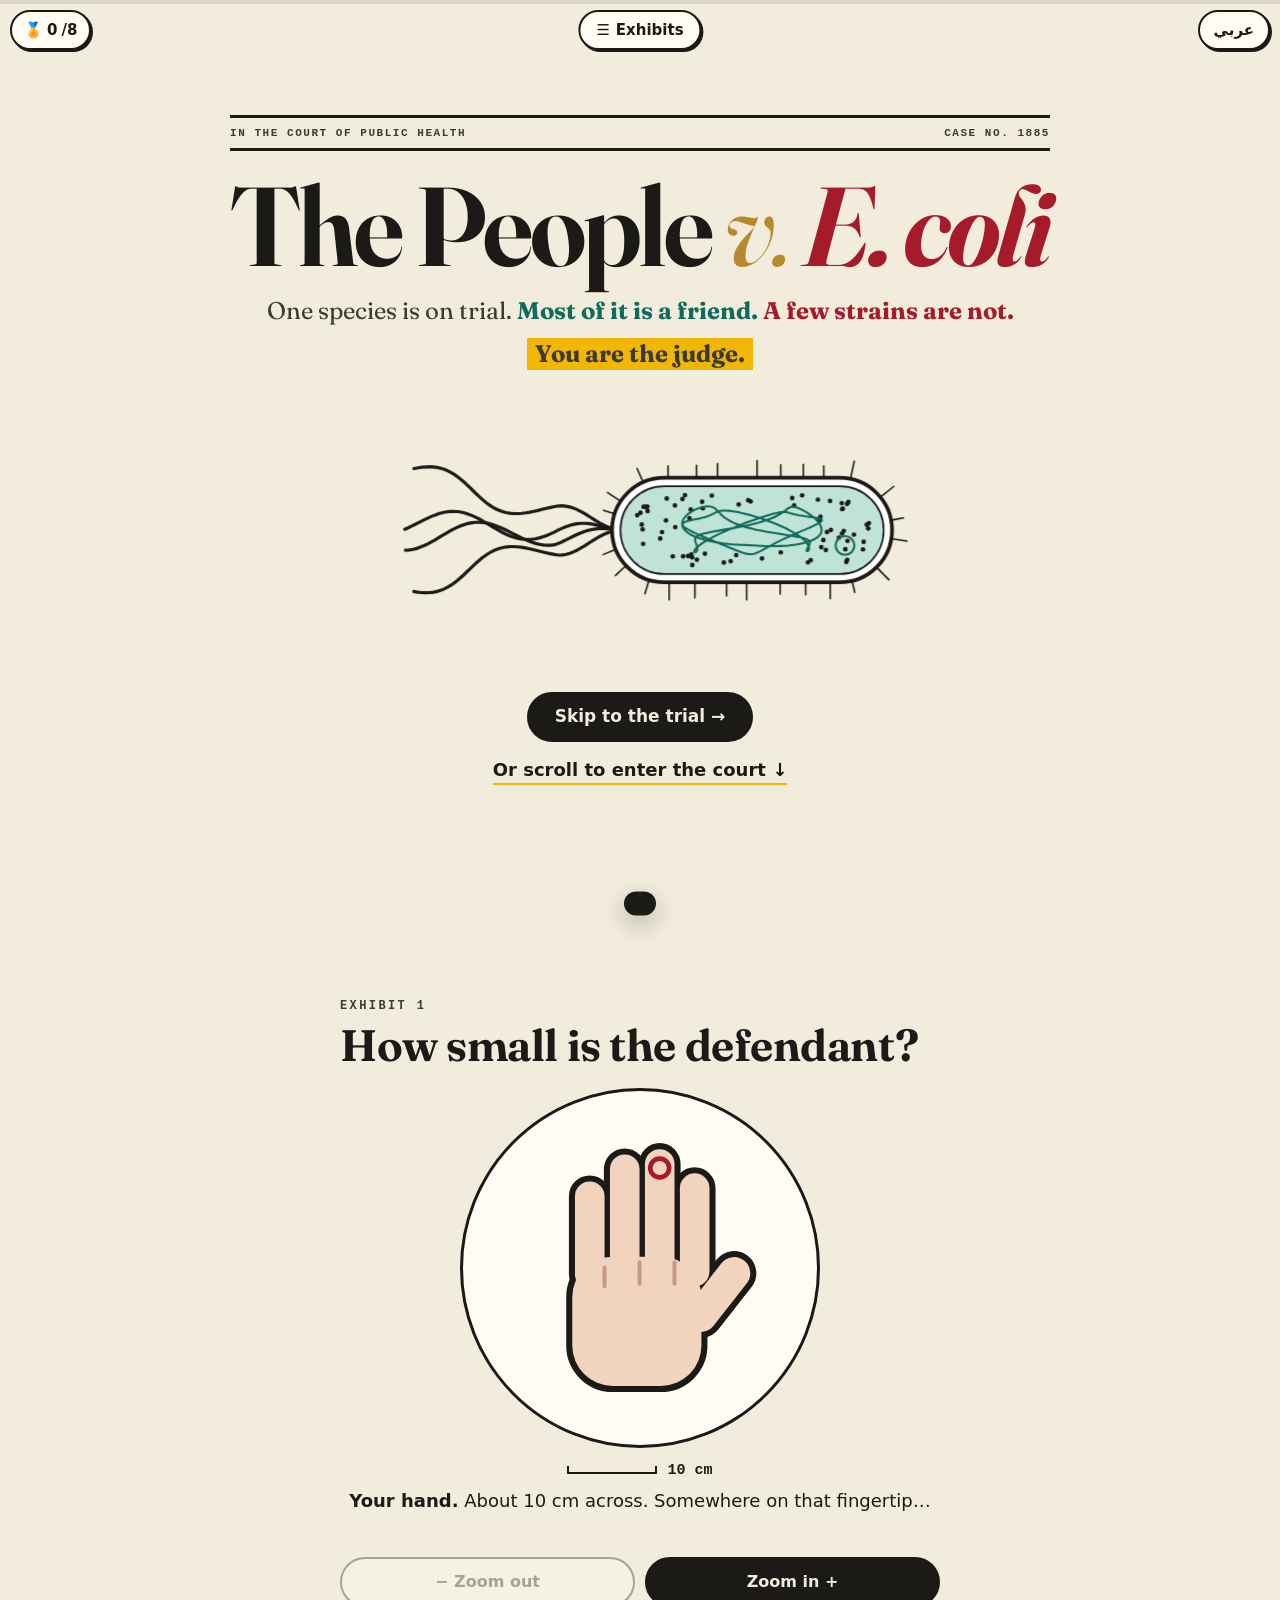
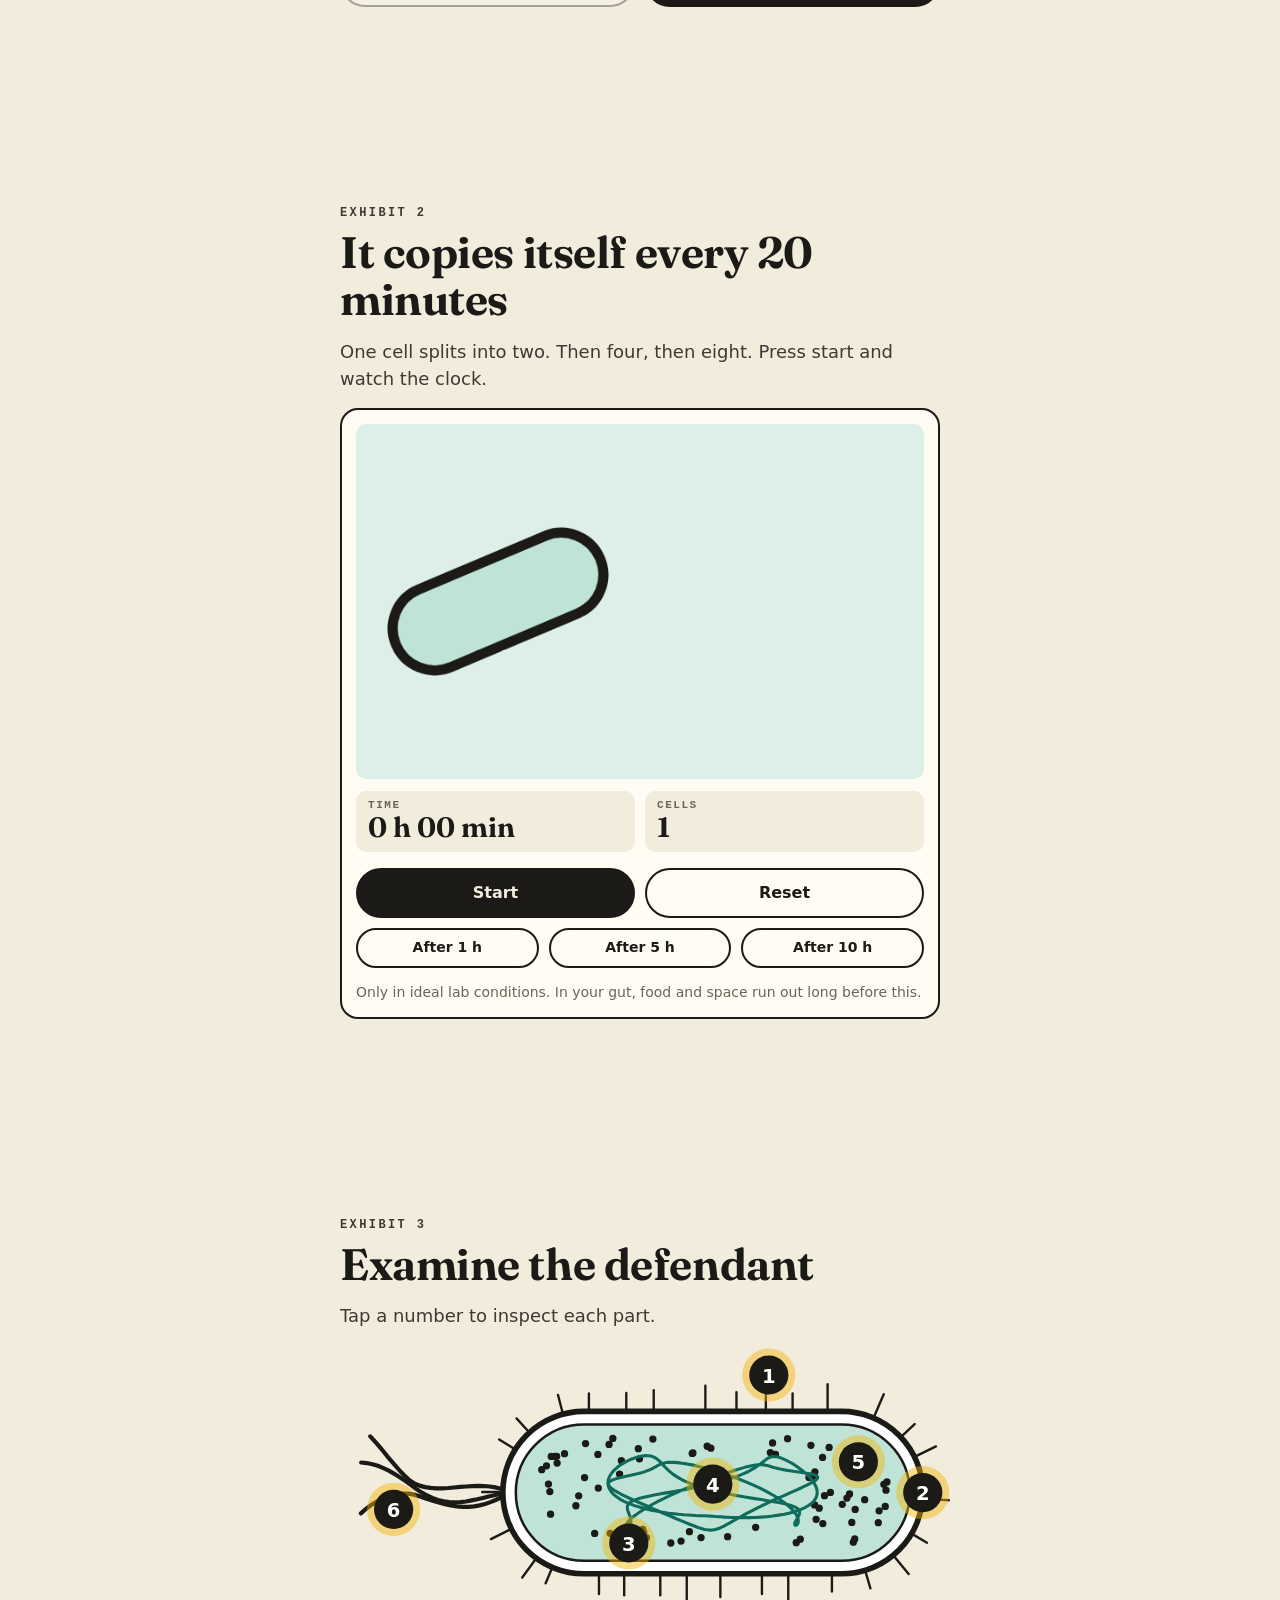
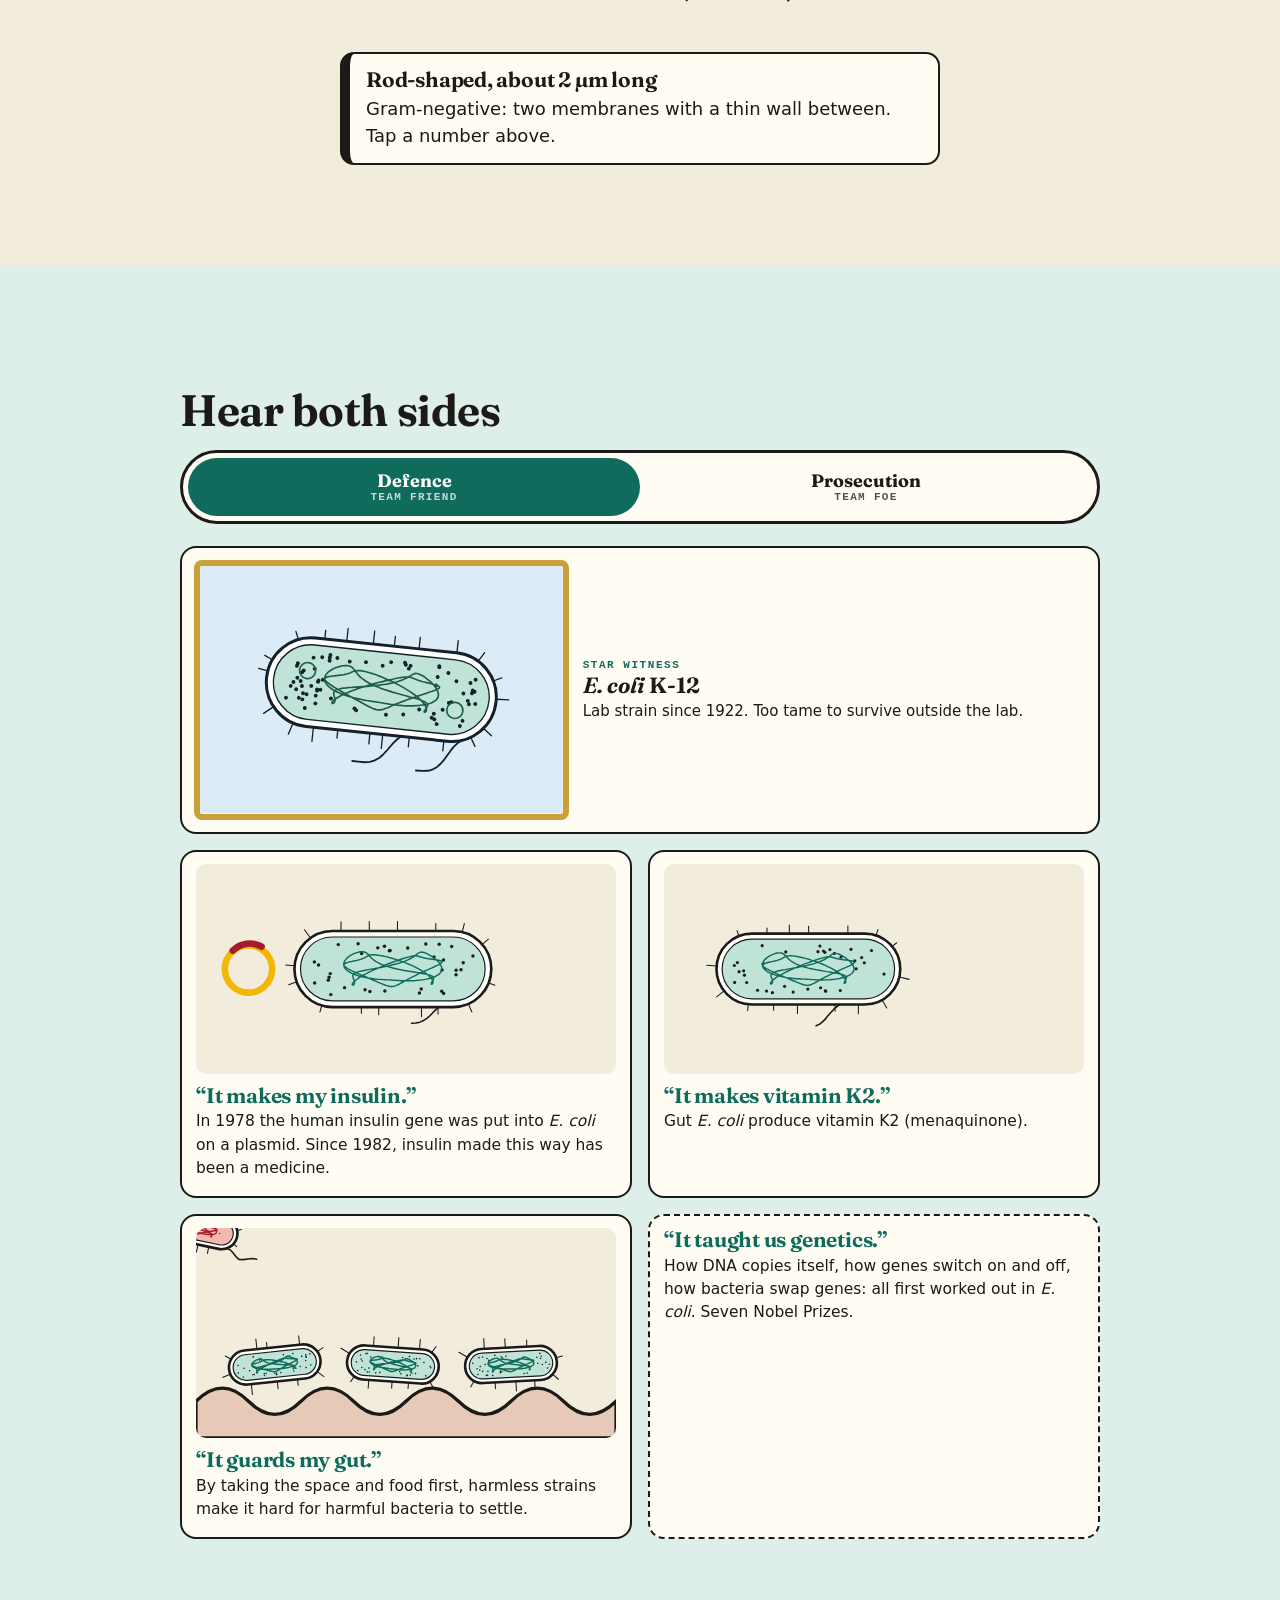
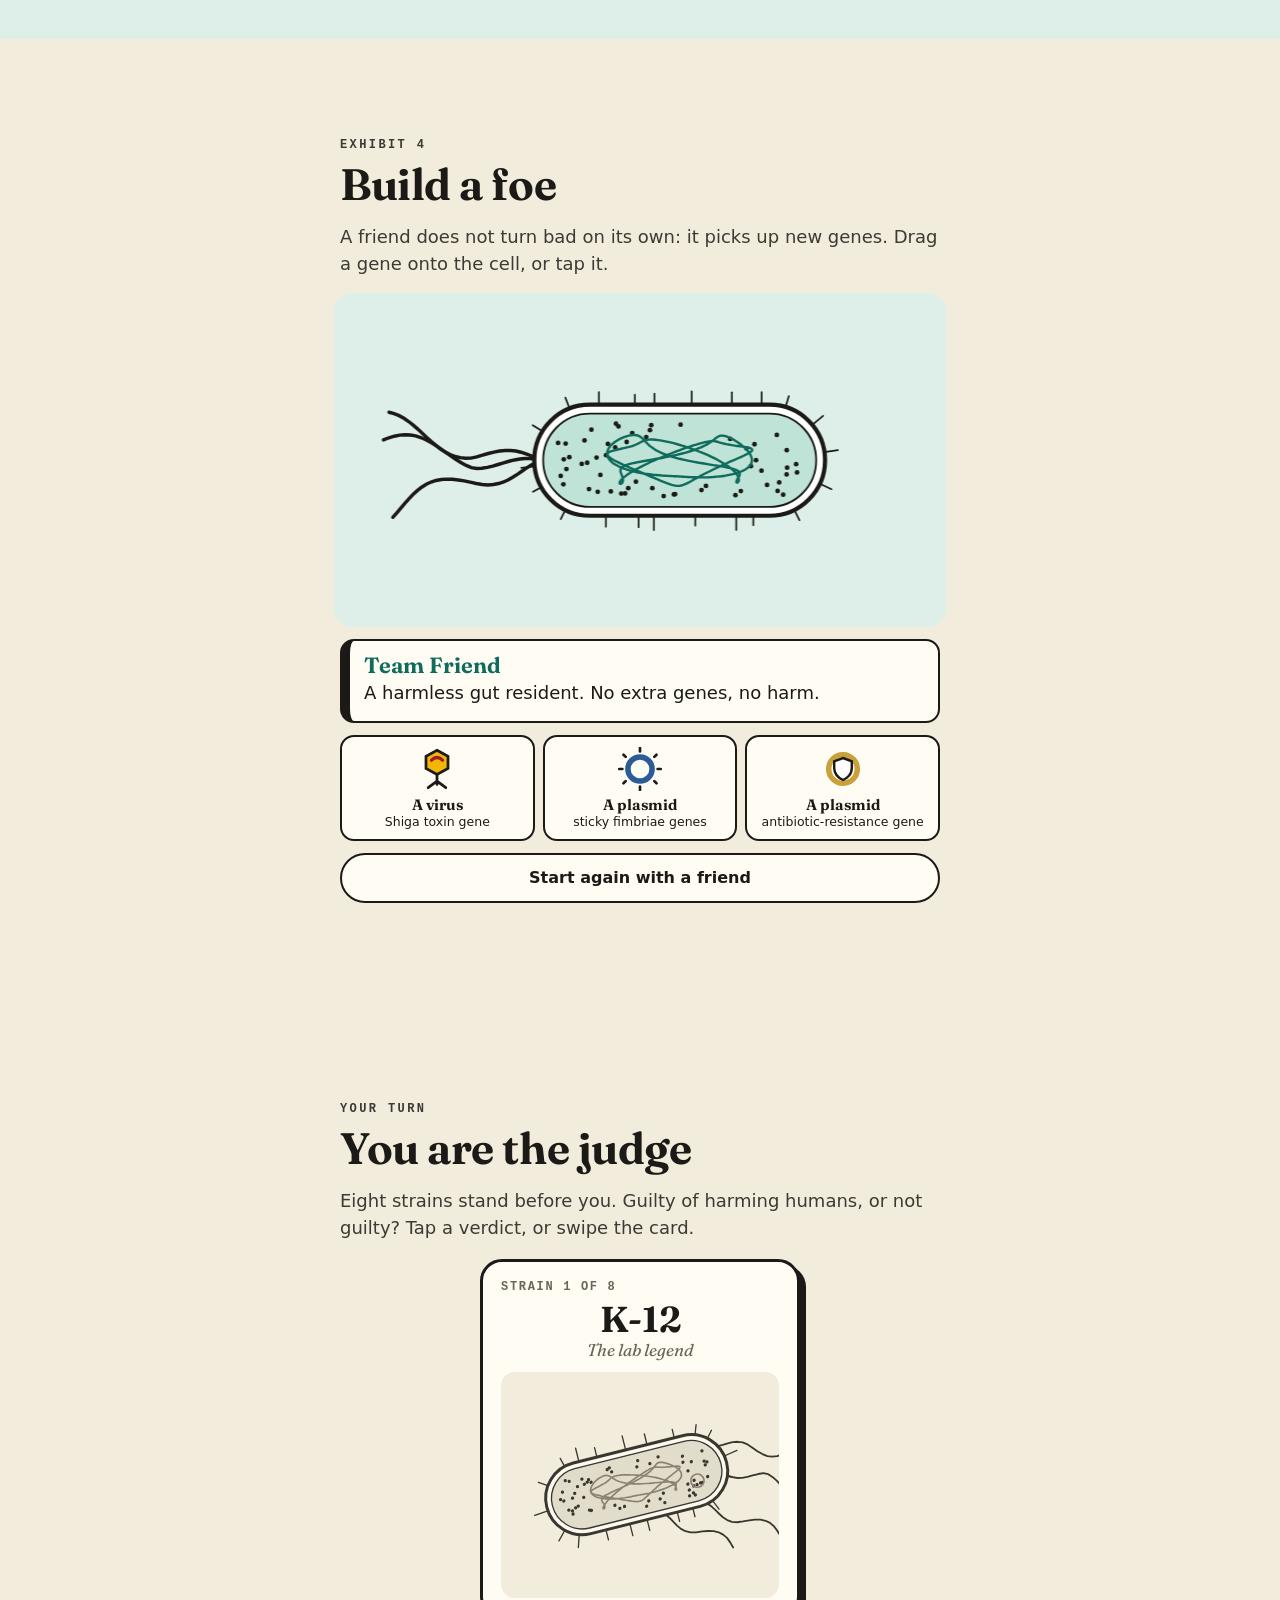
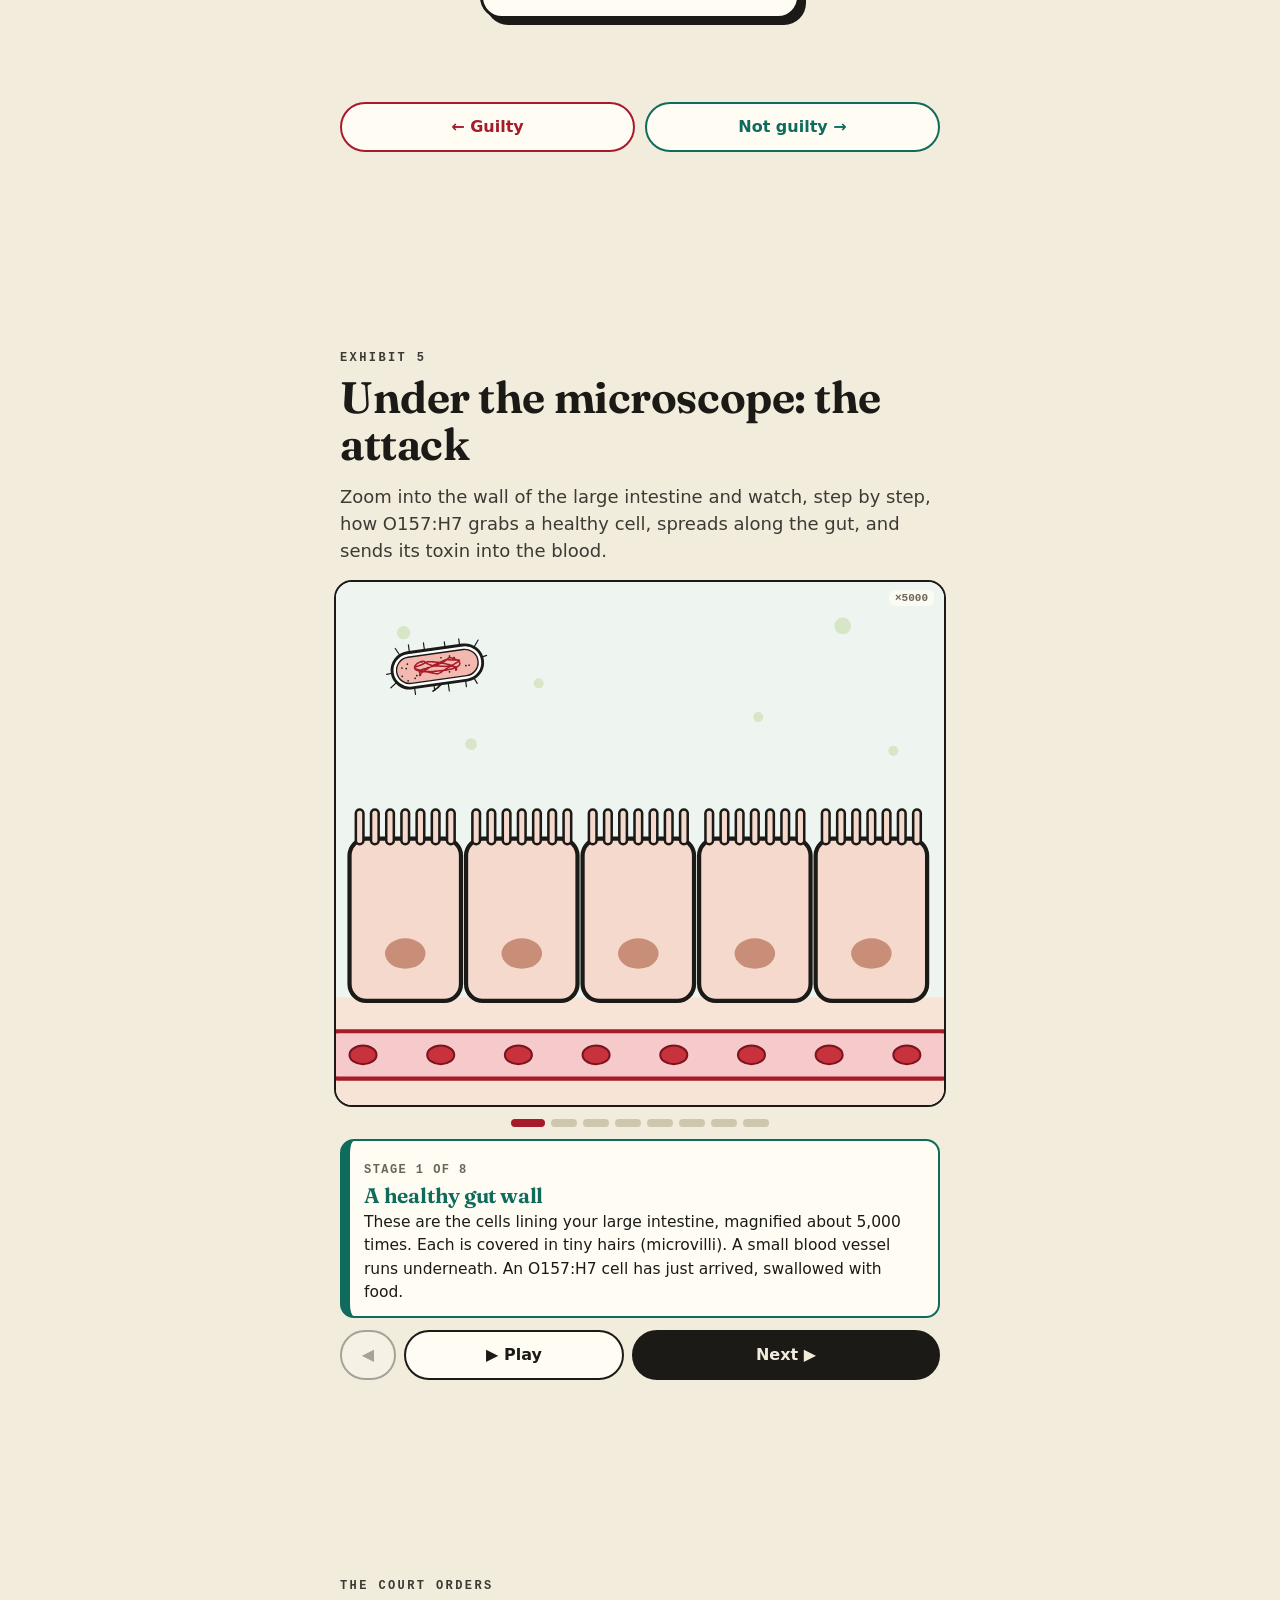
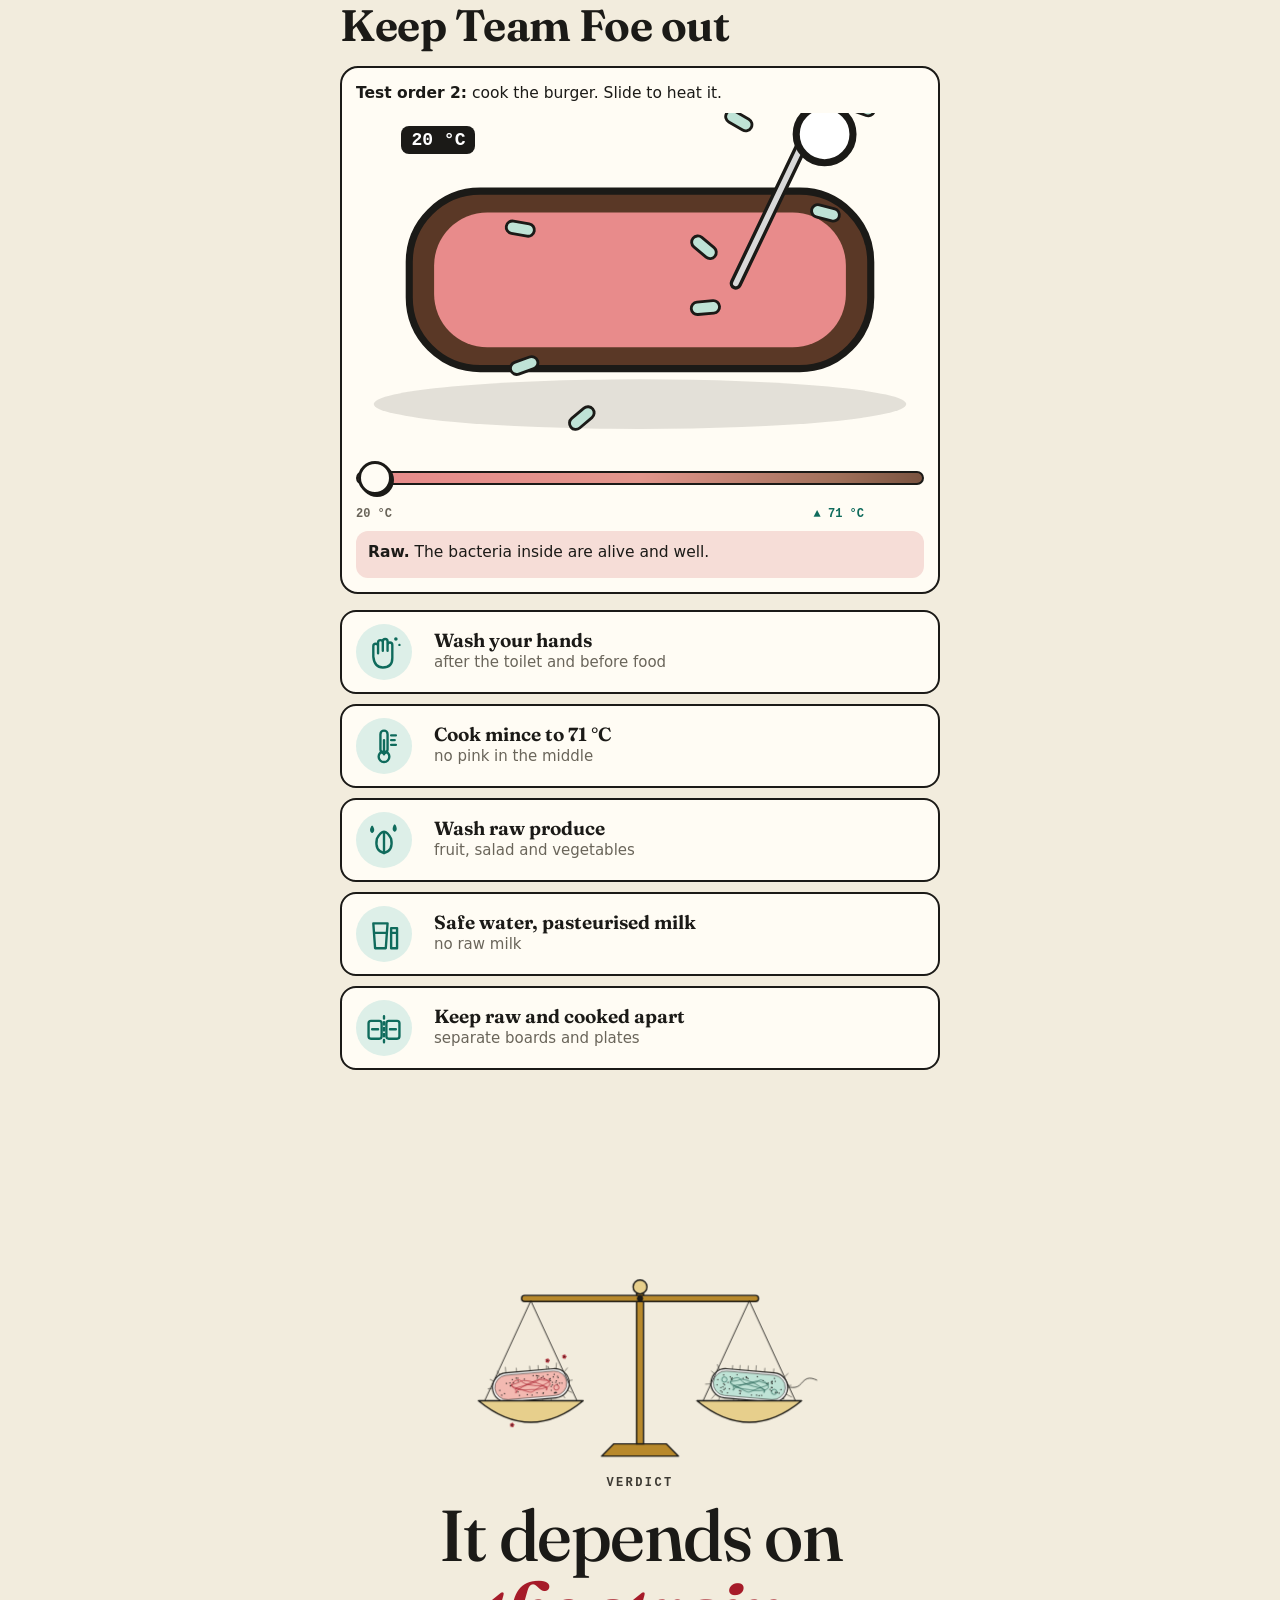
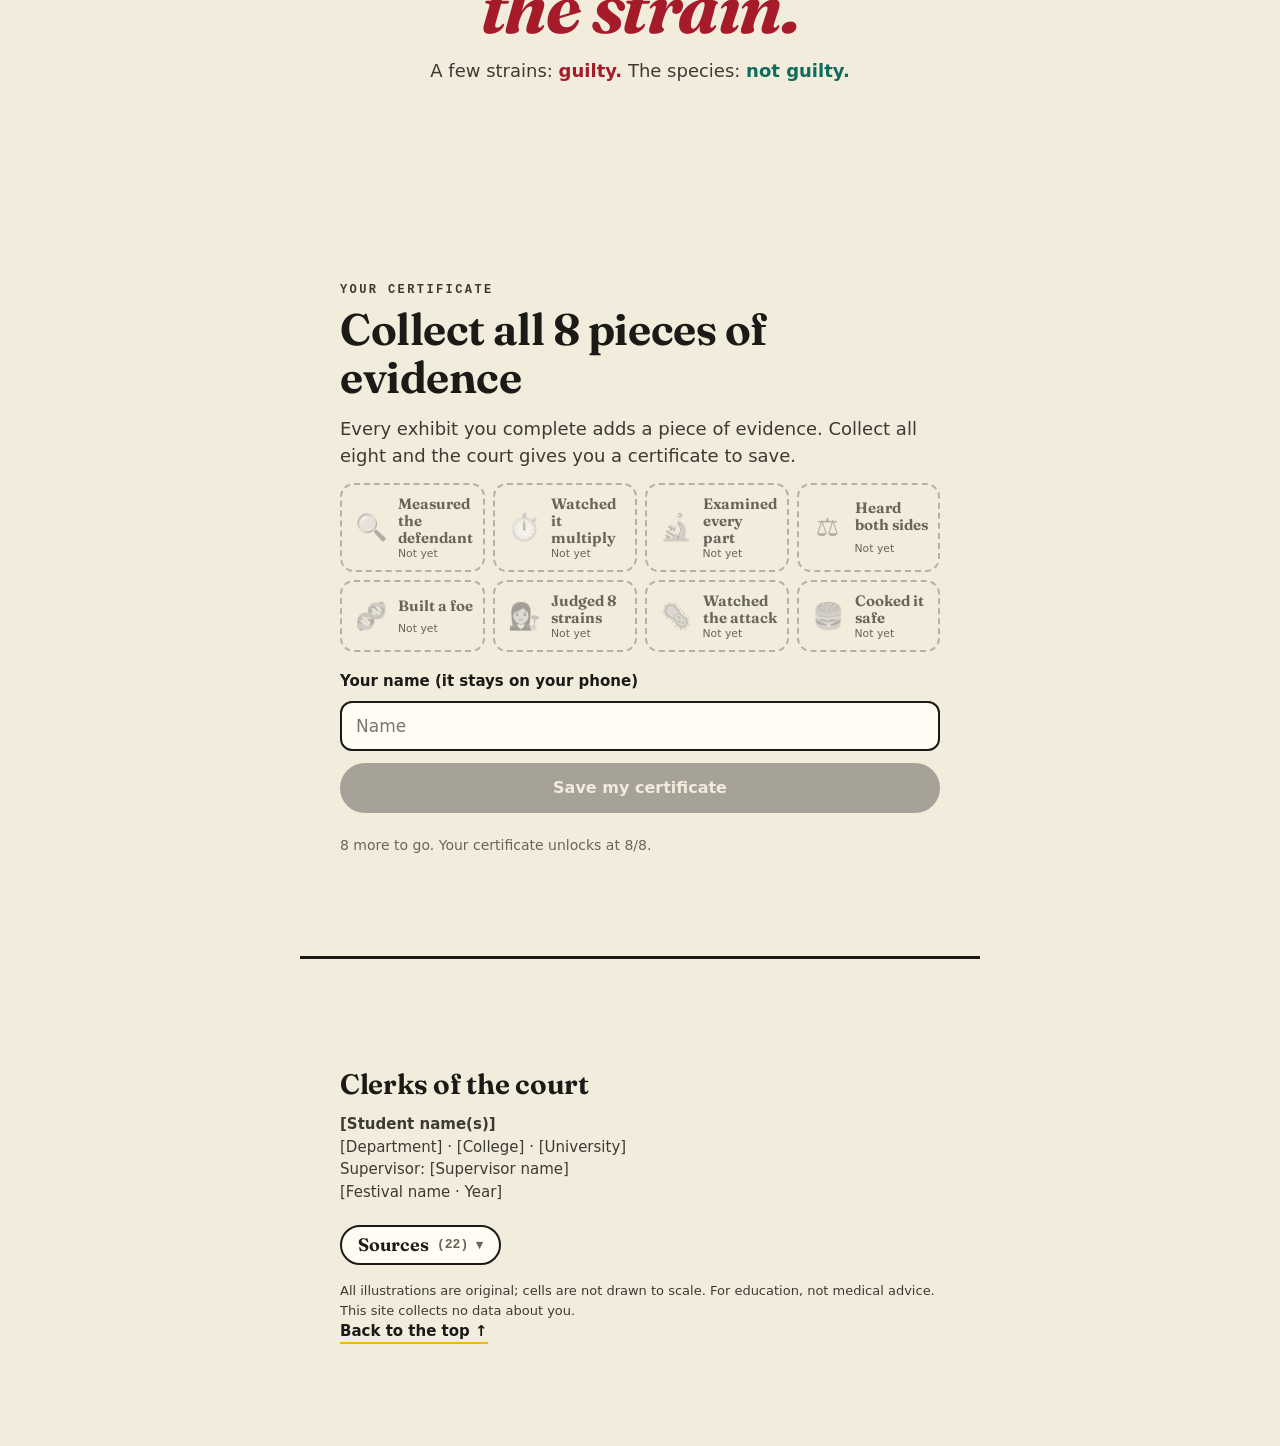
==== commit e33d9e1e: "Take the trailer off the website The trailer is for the booth screen, not for visitors on their phon" ====
--- a/index.html
+++ b/index.html
@@ -7,7 +7,7 @@
 <meta name="description" content="You are the judge. Meet E. coli, hear the defence and the prosecution, then decide: friend or foe?">
 <meta name="theme-color" content="#F2ECDD">
 <link rel="preload" href="assets/fonts/Fraunces.woff2" as="font" type="font/woff2" crossorigin>
-<link rel="stylesheet" href="css/style.css?v=0608ad44">
+<link rel="stylesheet" href="css/style.css?v=e870cf7d">
 <link rel="icon" href="data:image/svg+xml,%3Csvg xmlns='http://www.w3.org/2000/svg' viewBox='0 0 64 64'%3E%3Crect x='6' y='20' width='52' height='24' rx='12' fill='%23BFE3D6' stroke='%231B1A17' stroke-width='4'/%3E%3C/svg%3E">
 <script>try{var l=localStorage.getItem("lang");if(l==="ar"||(!l&&/^ar/i.test(navigator.language))){document.documentElement.lang="ar";document.documentElement.dir="rtl";}}catch(e){}</script>
 </head>
@@ -30,7 +30,6 @@
   <div class="hero-links">
     <a class="btn solid skip" href="#judge" data-i18n="skip">Skip to the trial →</a>
     <a class="scroll" href="#size" data-i18n="scroll">Or scroll to enter the court <span aria-hidden="true">↓</span></a>
-    <a class="watch" href="trailer/"><span class="play" aria-hidden="true">▶</span><span data-i18n="watch">Watch the 43-second trailer</span></a>
   </div>
 </header>
 
@@ -267,8 +266,8 @@
   <a class="scroll" href="#top" data-i18n="top">Back to the top ↑</a>
 </footer>
 
-<script src="js/i18n.js?v=3e9bda39" defer></script>
-<script src="js/main.js?v=3620766a" defer></script>
+<script src="js/i18n.js?v=5b0daa97" defer></script>
+<script src="js/main.js?v=a8aabbe1" defer></script>
 <script src="js/play.js?v=b6599878" defer></script>
 </body>
 </html>
--- a/css/style.css
+++ b/css/style.css
@@ -447,10 +447,3 @@
 .swimmer { animation: swim 1.6s ease-out both, drift-y 7s 1.6s ease-in-out infinite; }
 @keyframes drift-y { 25% { transform: translate(-6px, -7px) rotate(-1.2deg); } 60% { transform: translate(5px, 3px) rotate(.8deg); } }
 
-/* link from the hero to the trailer */
-.watch { display: inline-flex; align-items: center; gap: 9px; margin-top: 2px; padding: 9px 18px; border: 2.5px solid var(--rule); border-radius: 999px;
-  color: var(--dim); text-decoration: none; font: 600 15px var(--sans); transition: border-color .2s, color .2s; }
-.watch:hover, .watch:focus-visible { border-color: var(--ink); color: var(--ink); }
-.watch .play { font-size: 11px; color: var(--red); }
-.menu-panel a.ext { border-top: 2.5px solid var(--ink); border-radius: 0 0 10px 10px; color: var(--red); }
-.menu-panel a.ext::before { content: "▶"; font-size: 9px; color: var(--red); }
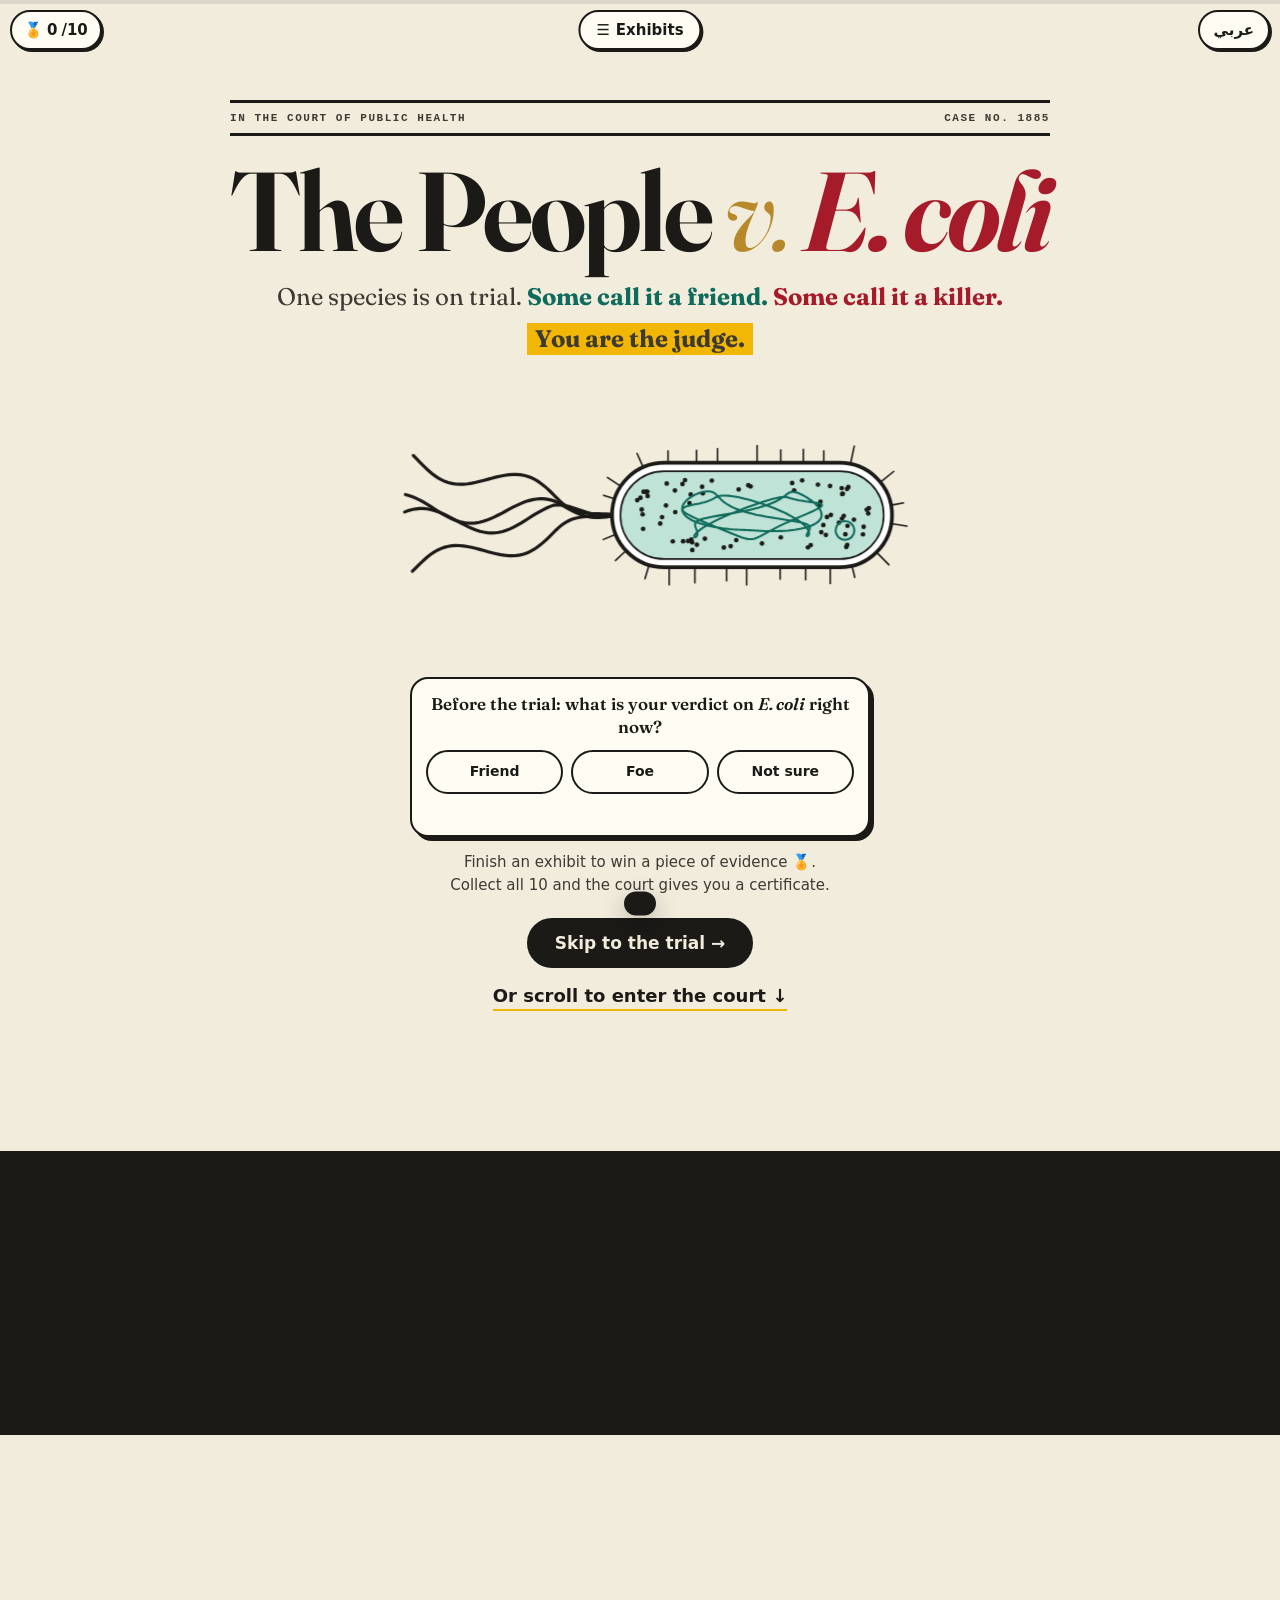
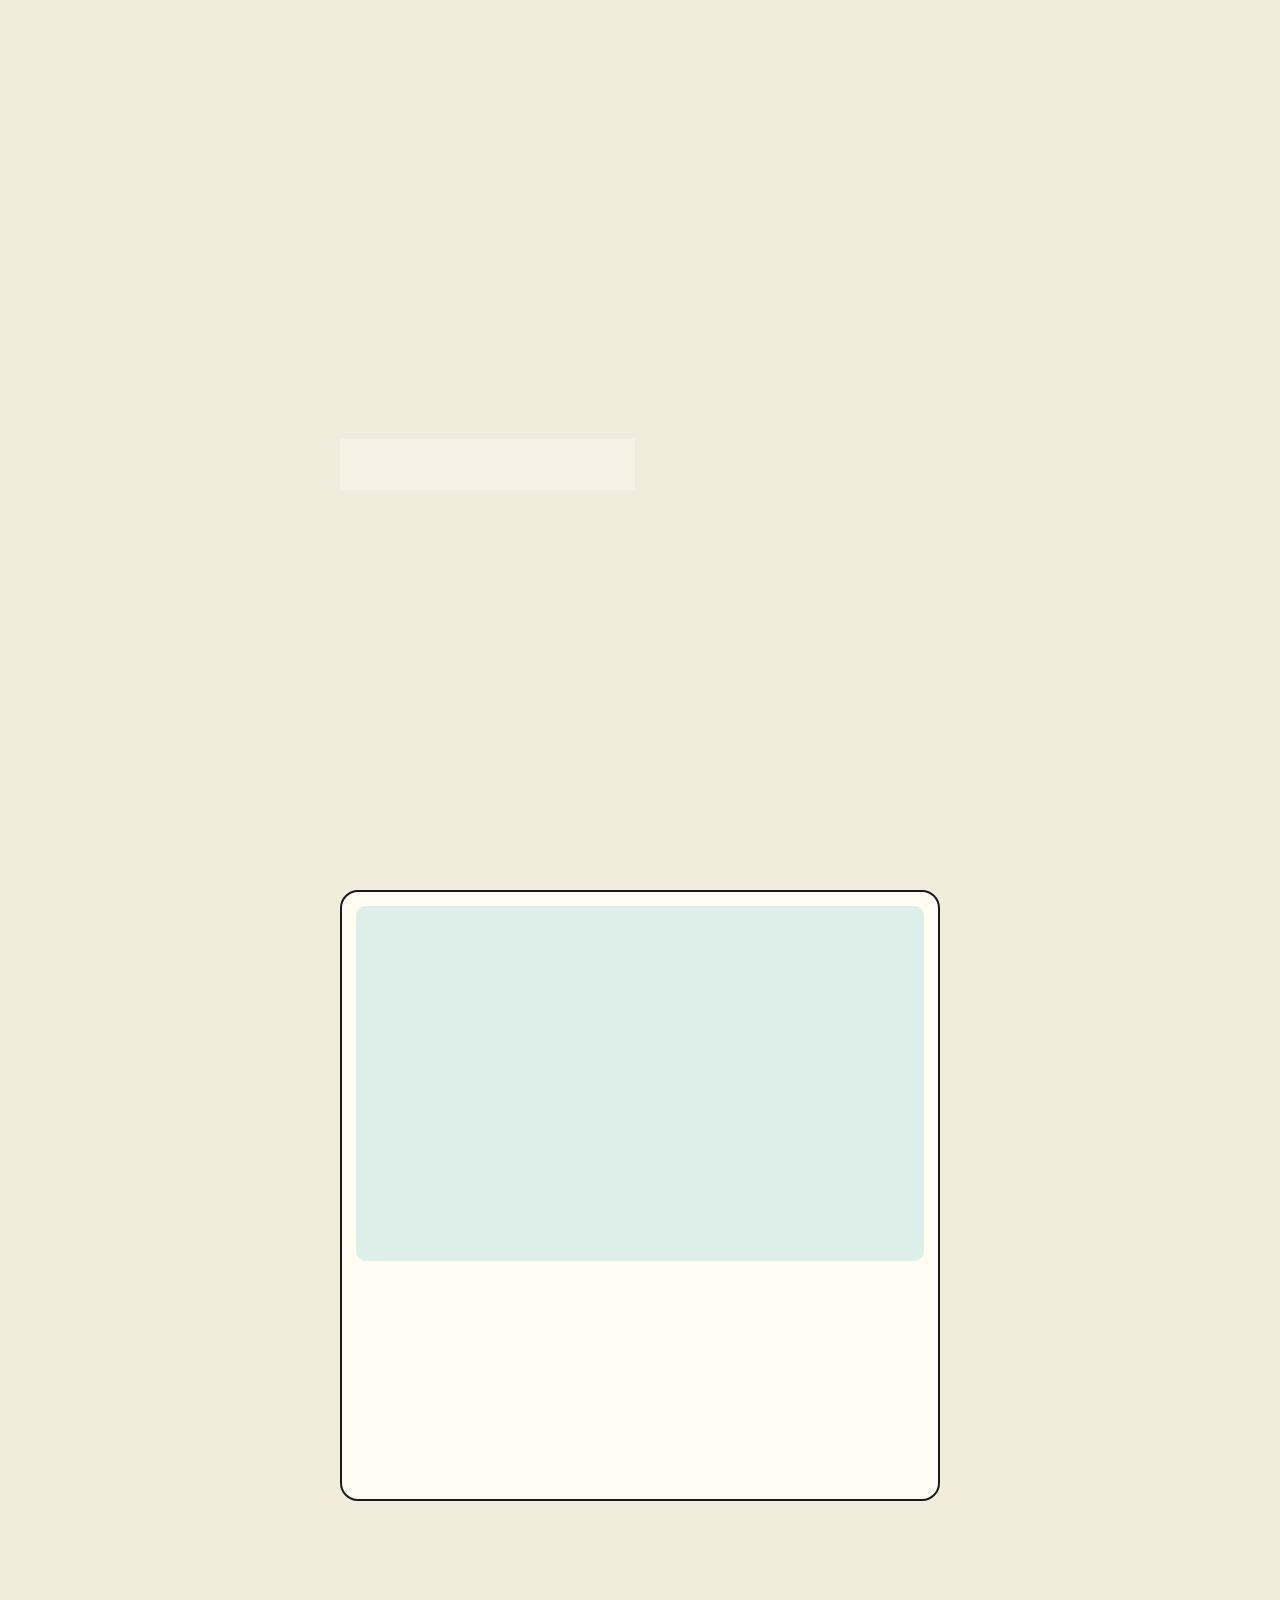
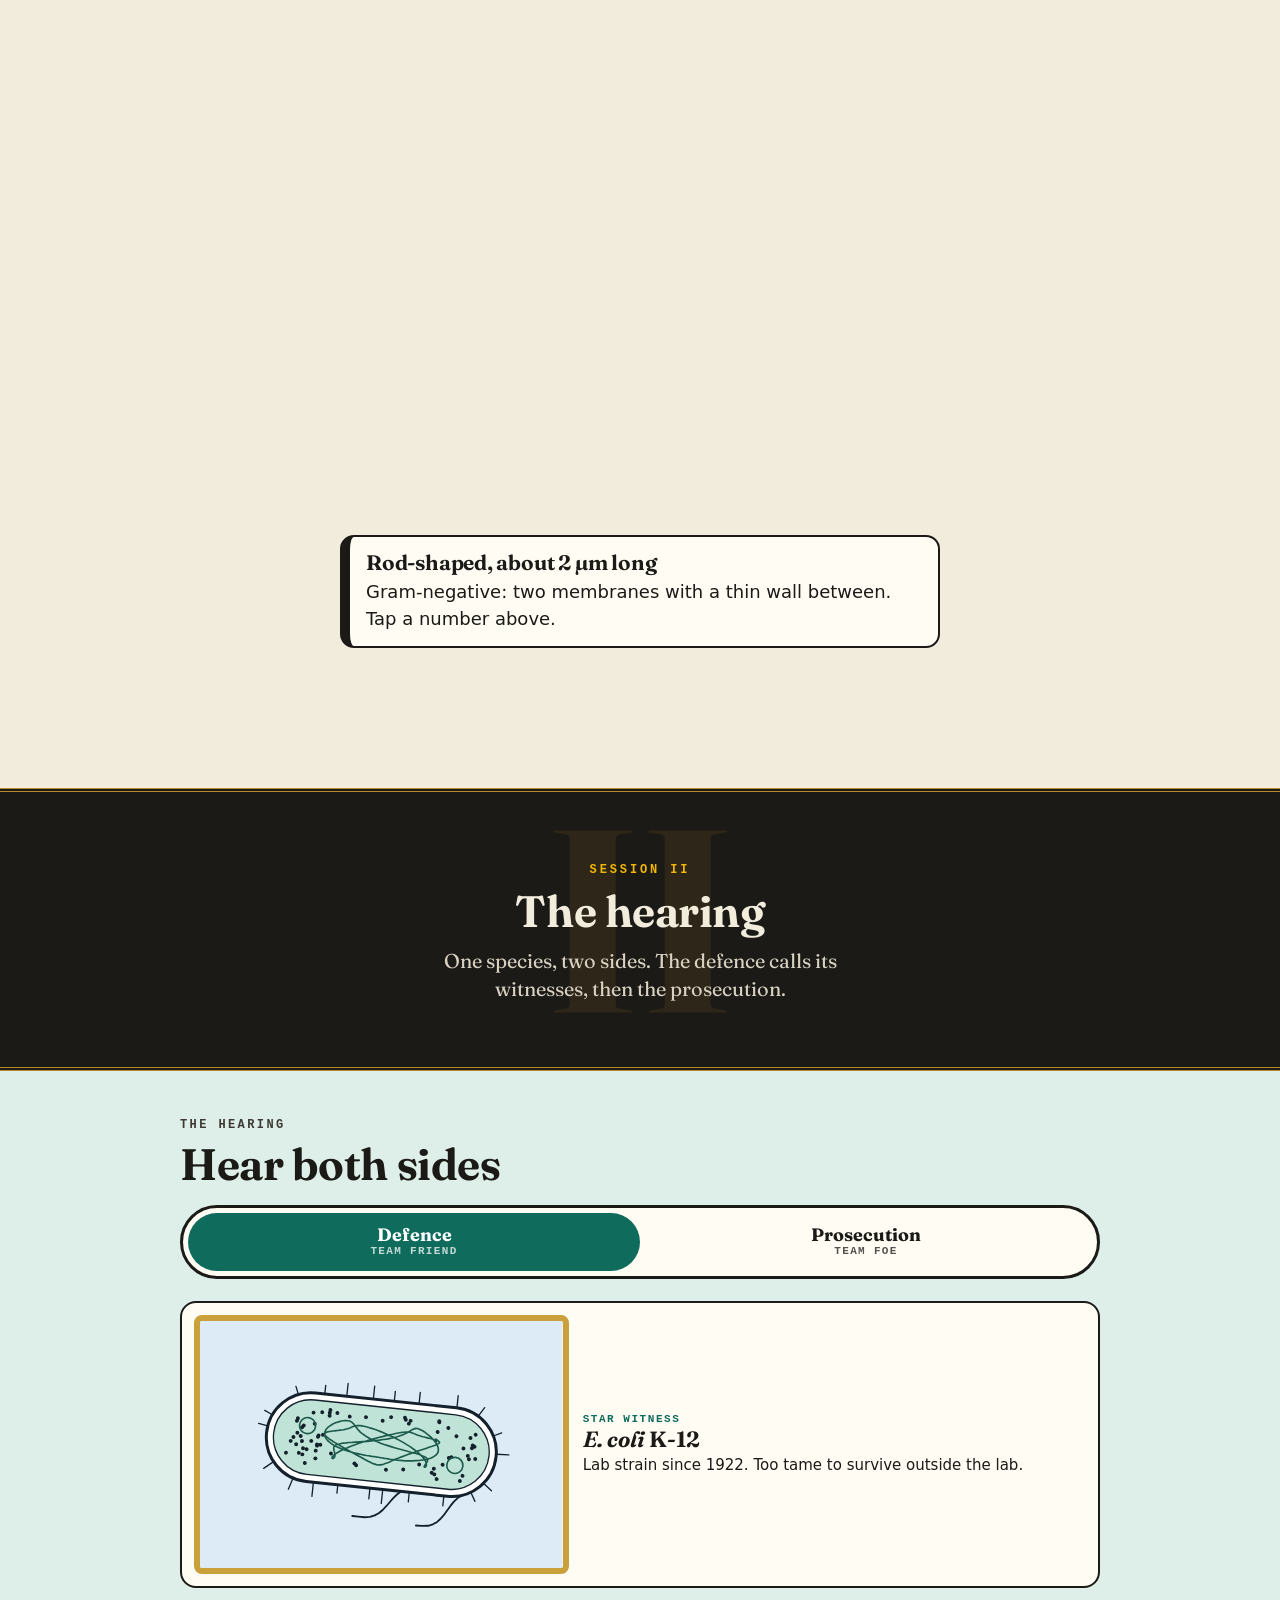
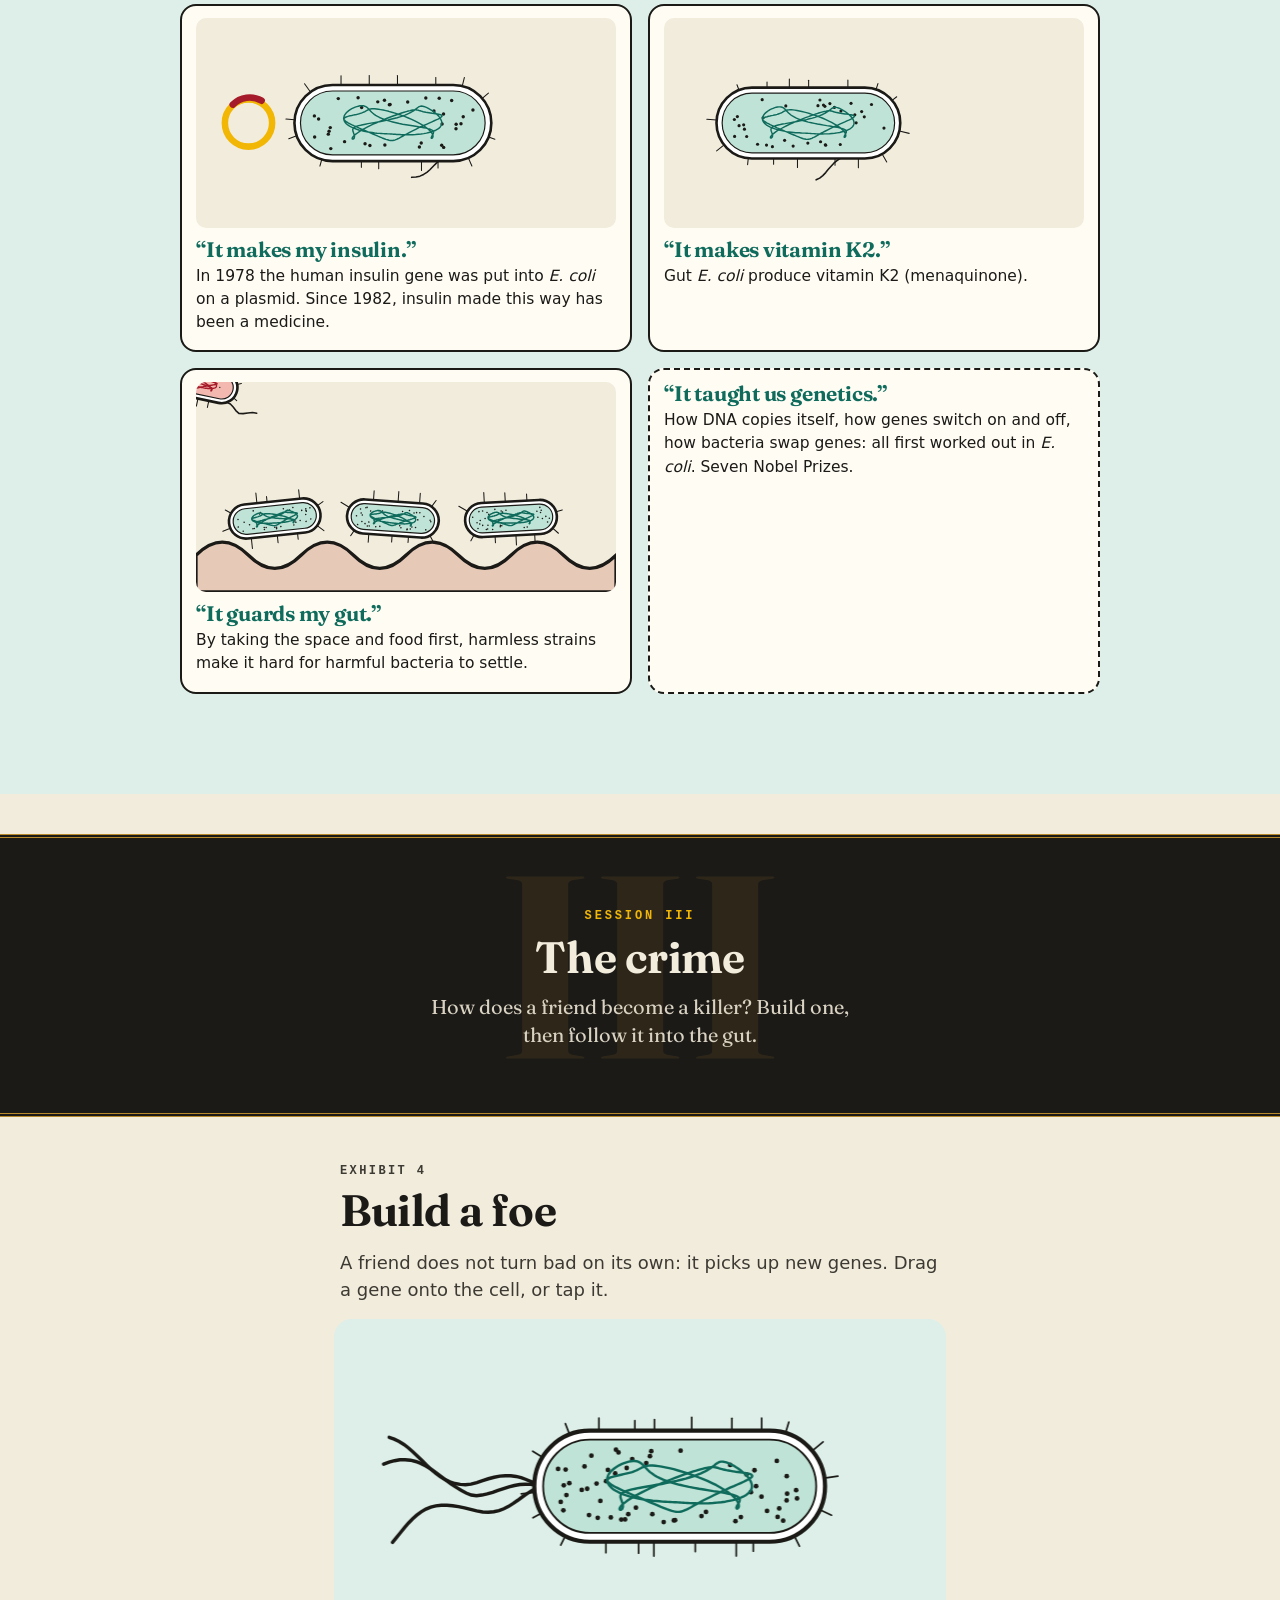
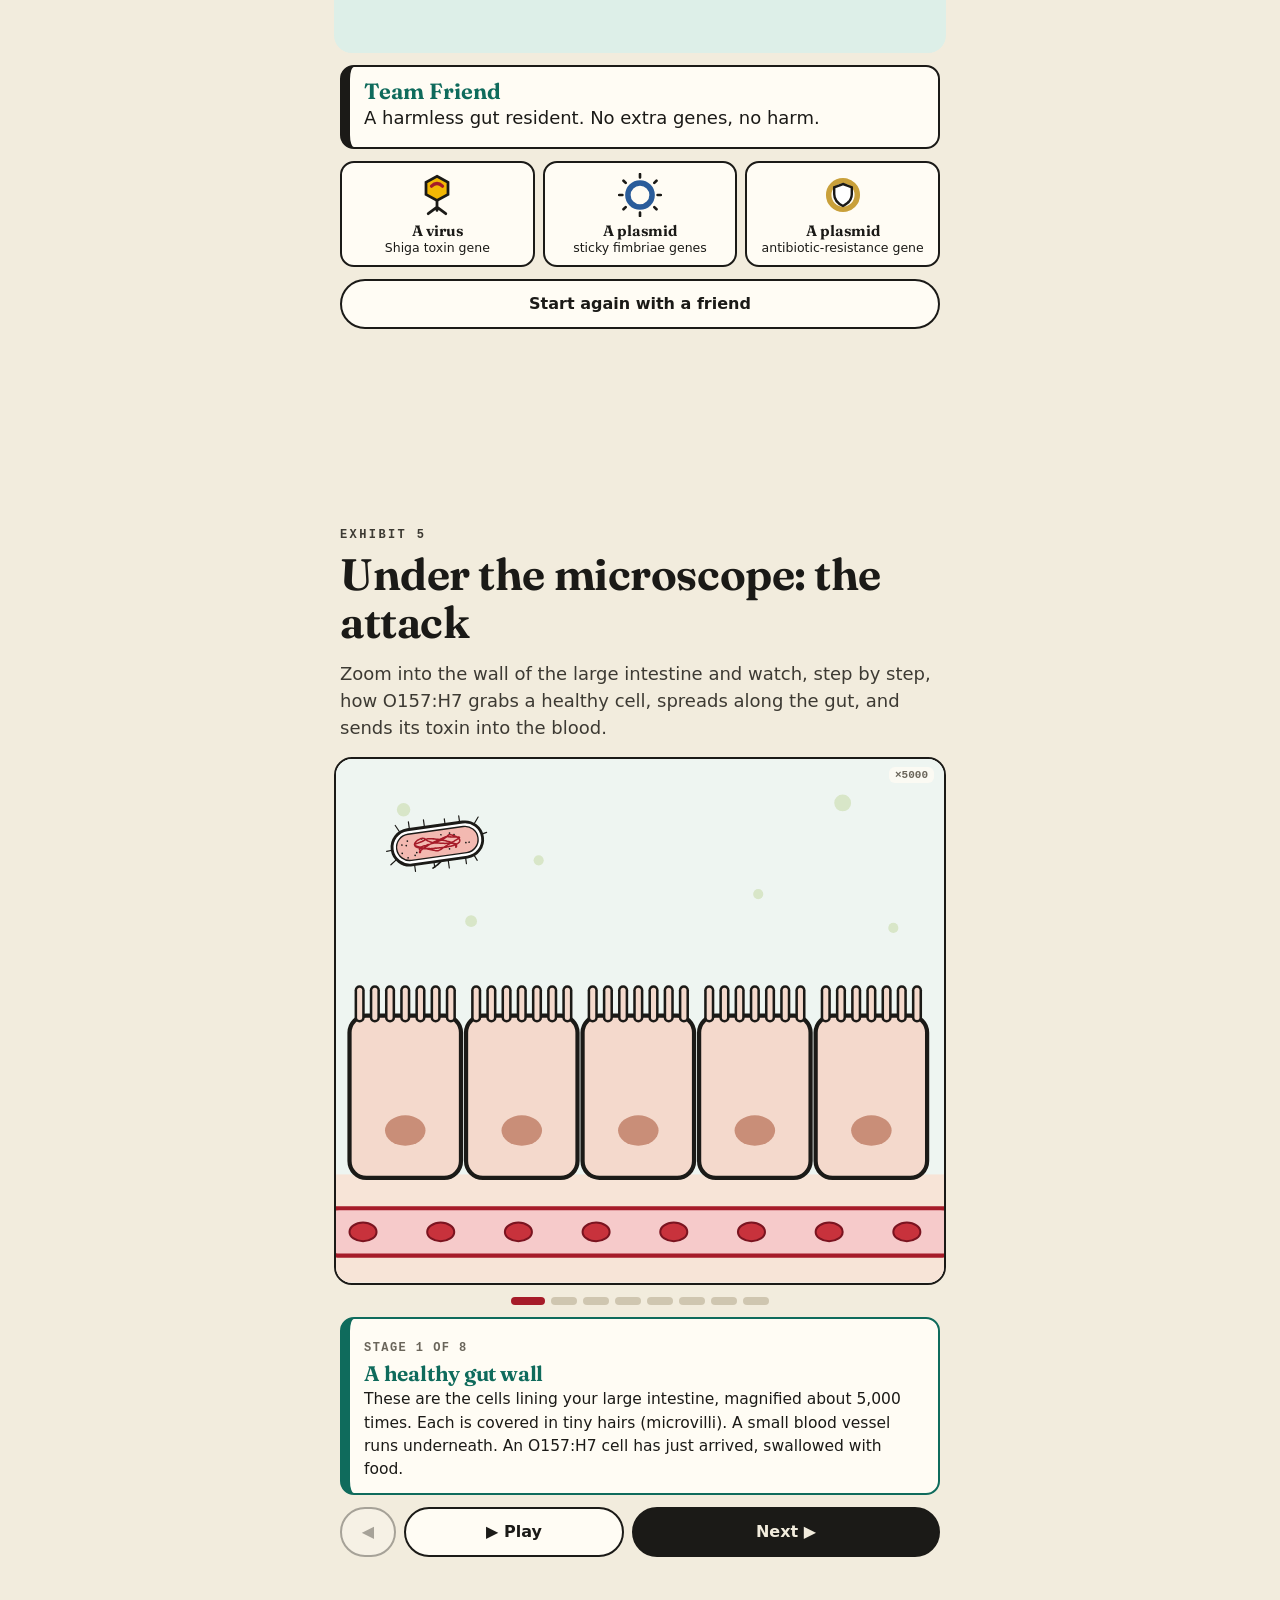
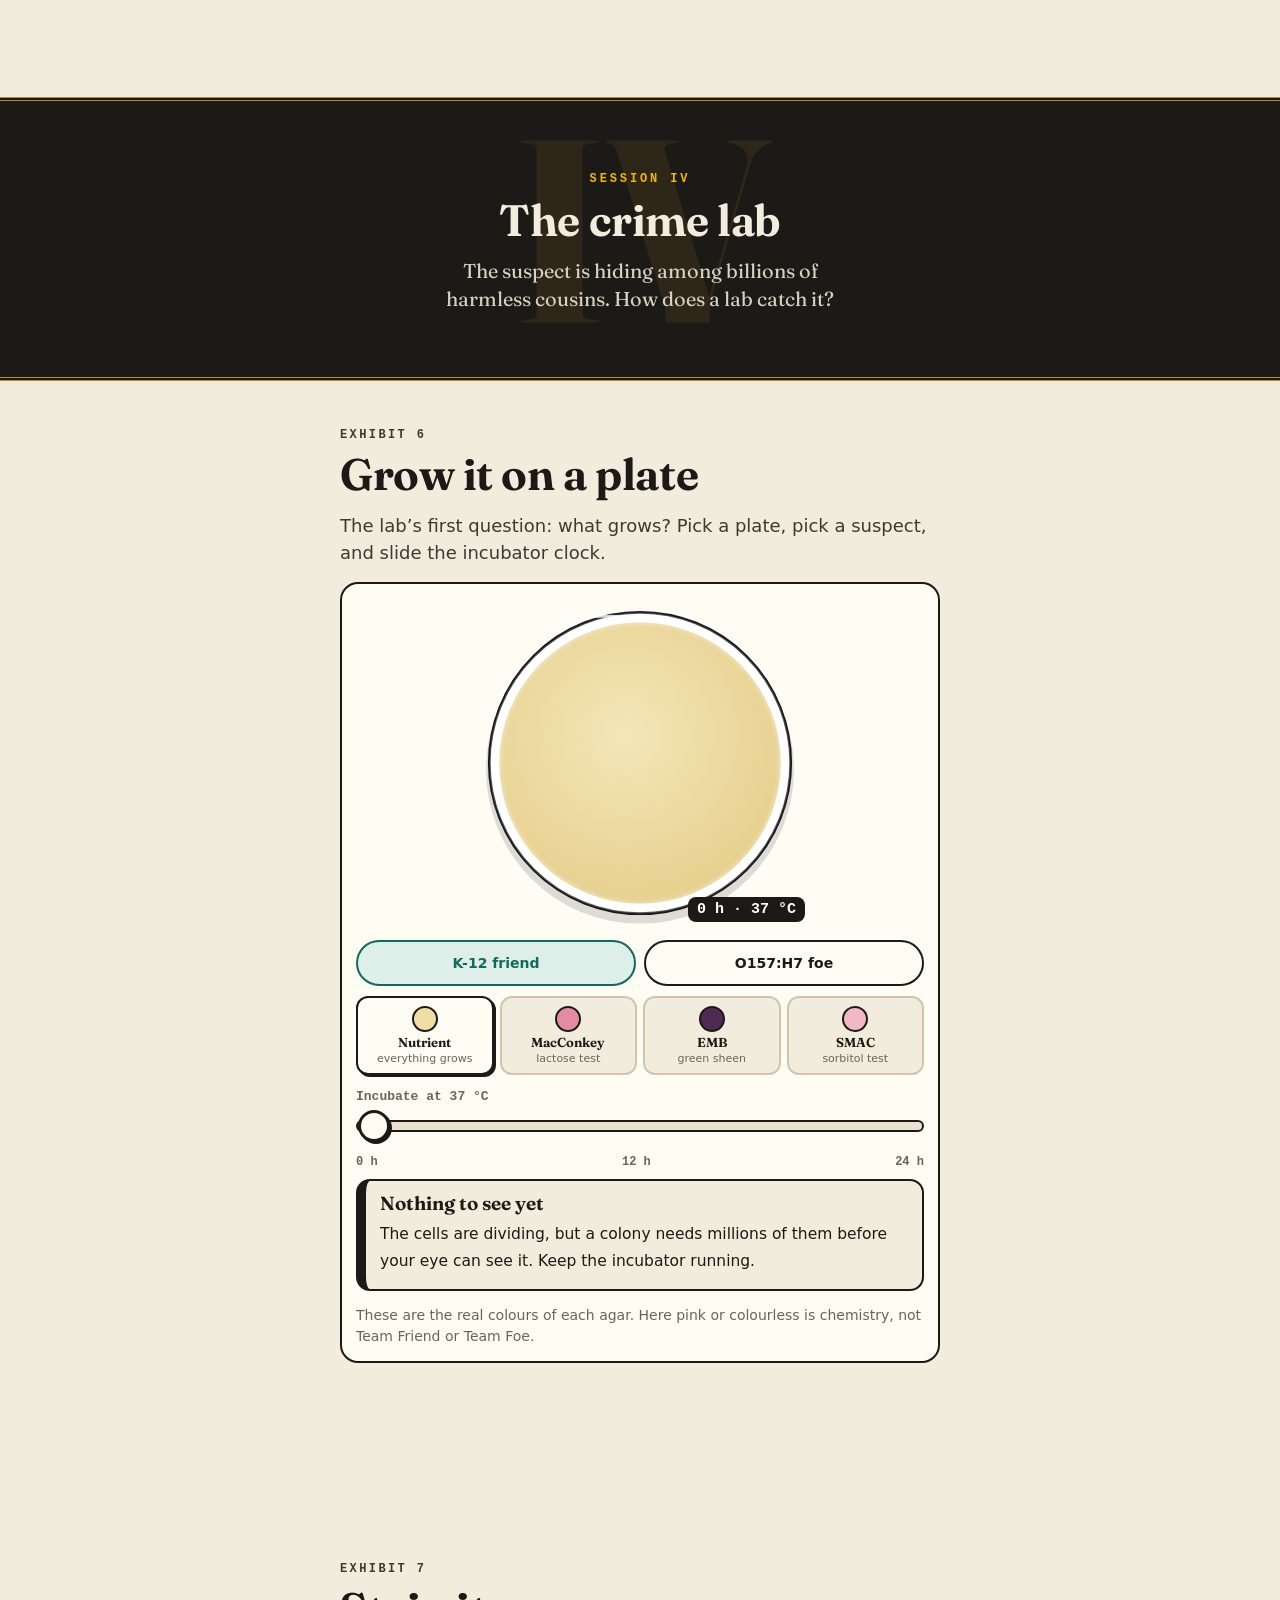
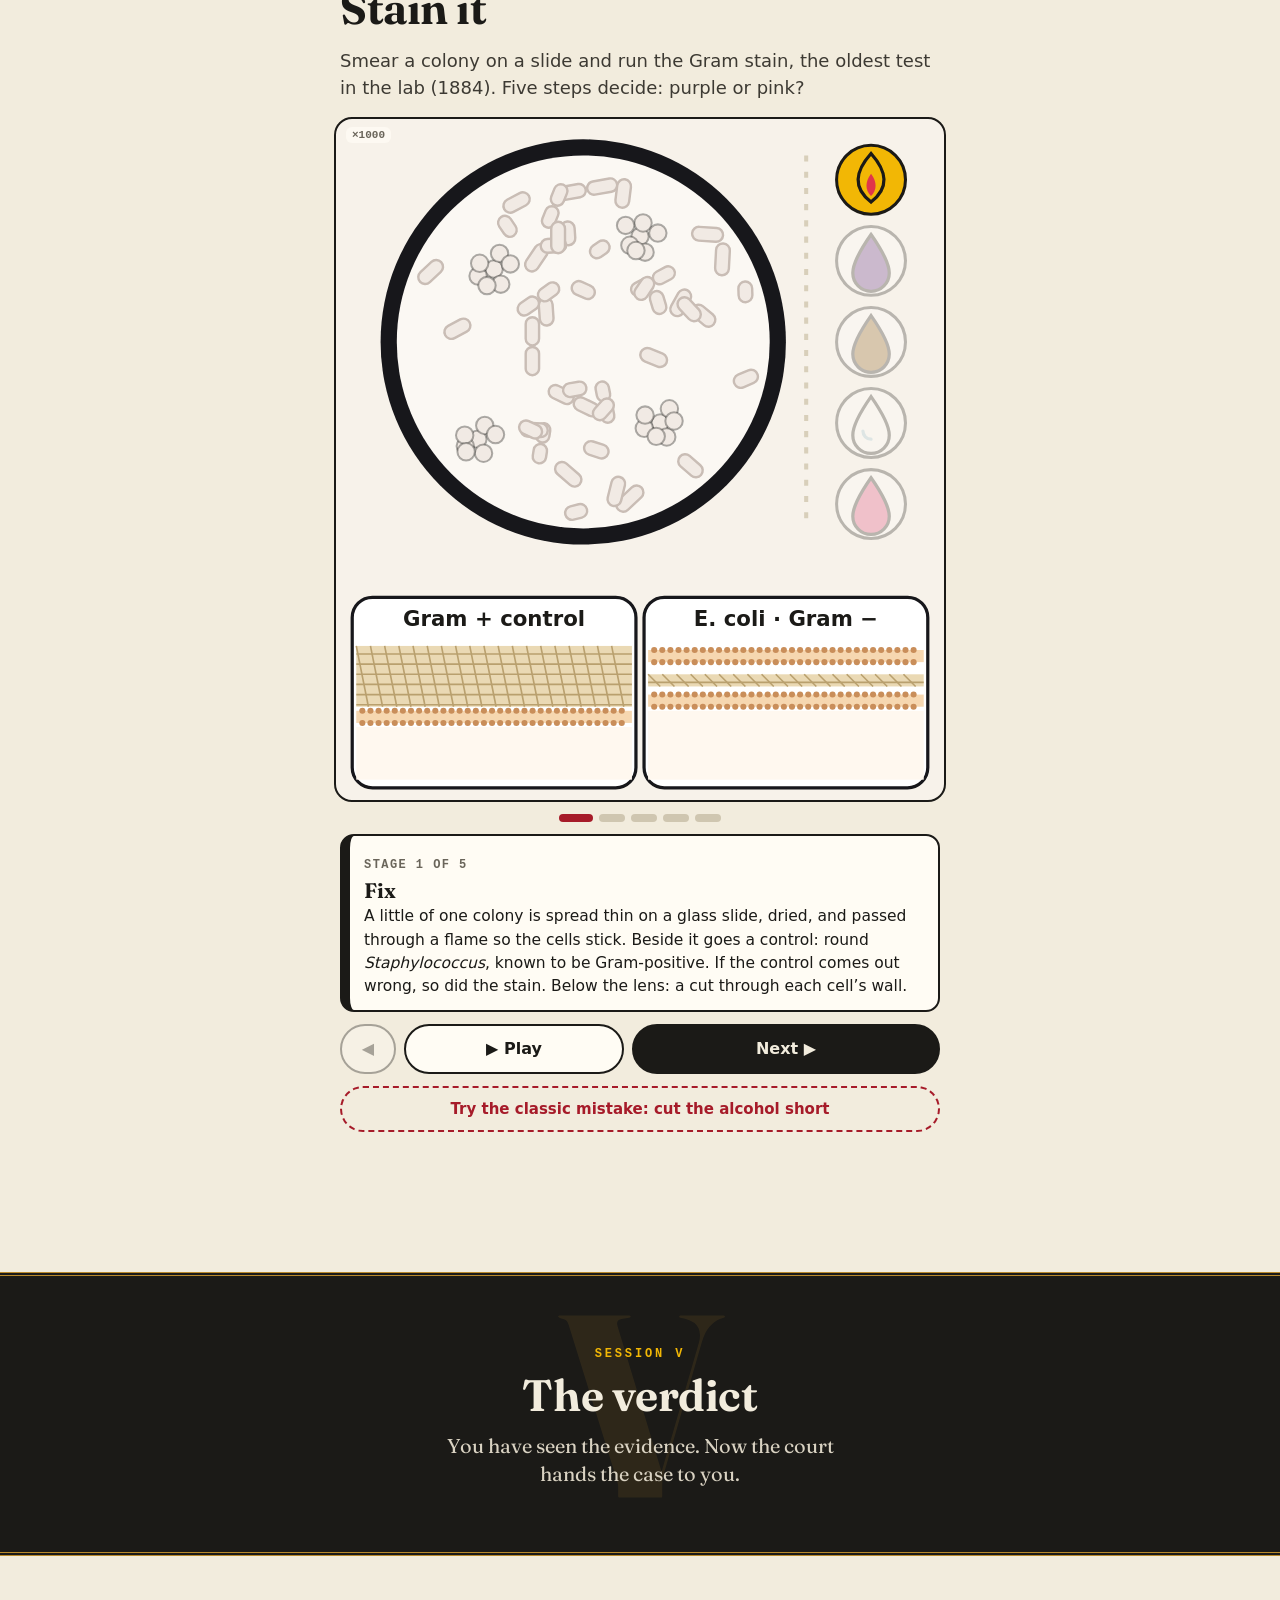
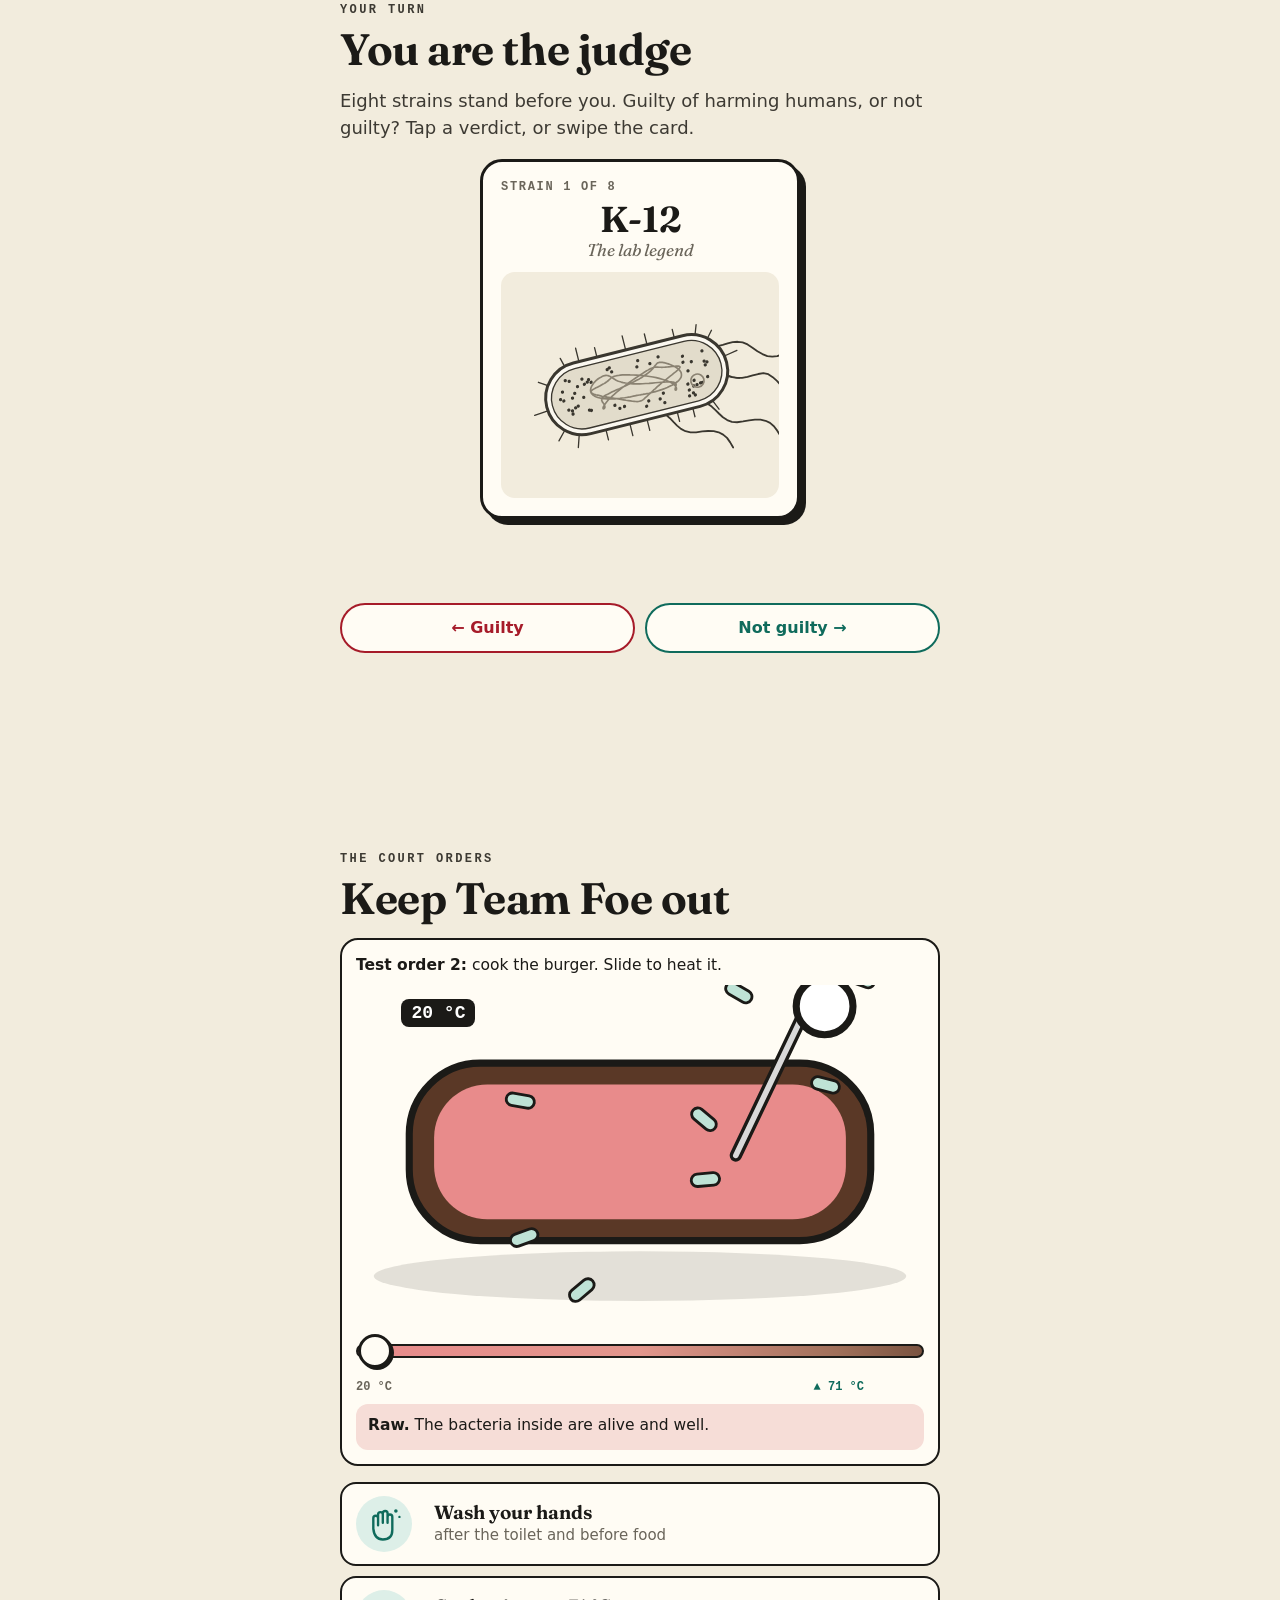
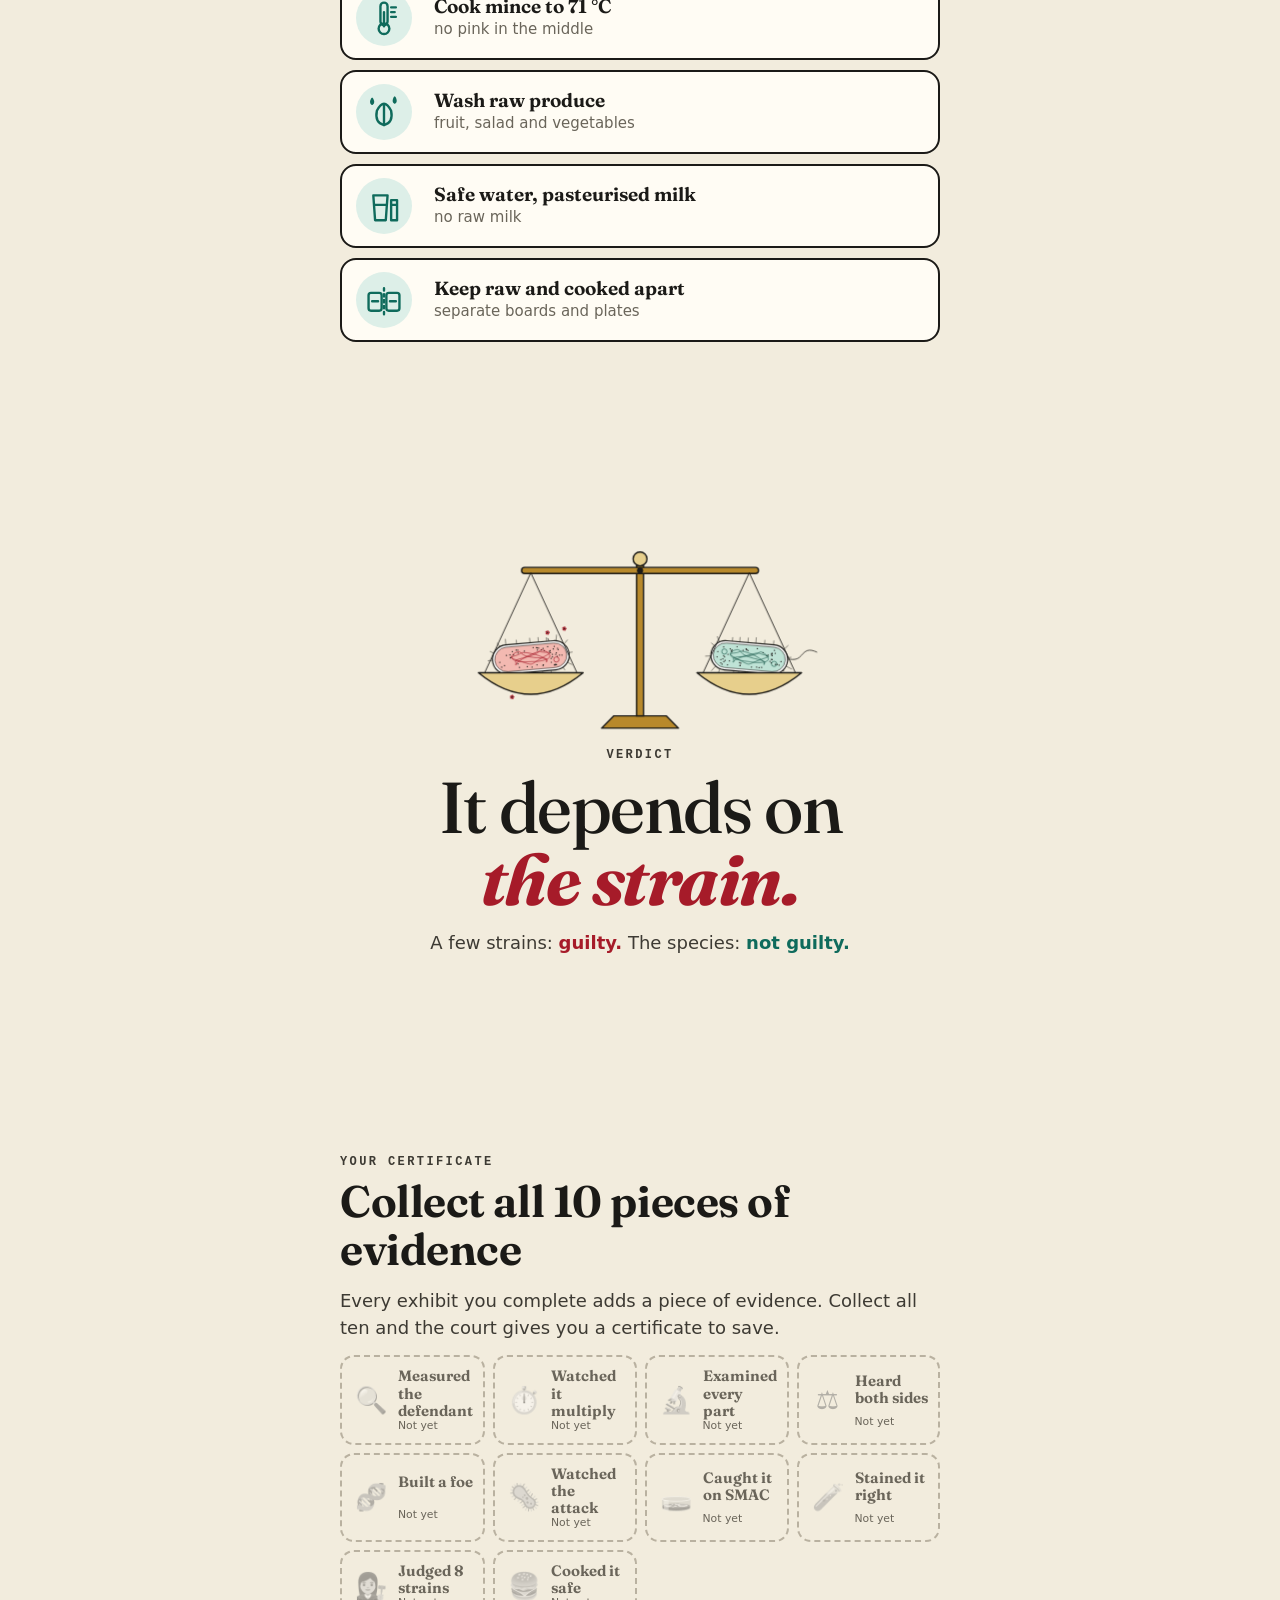
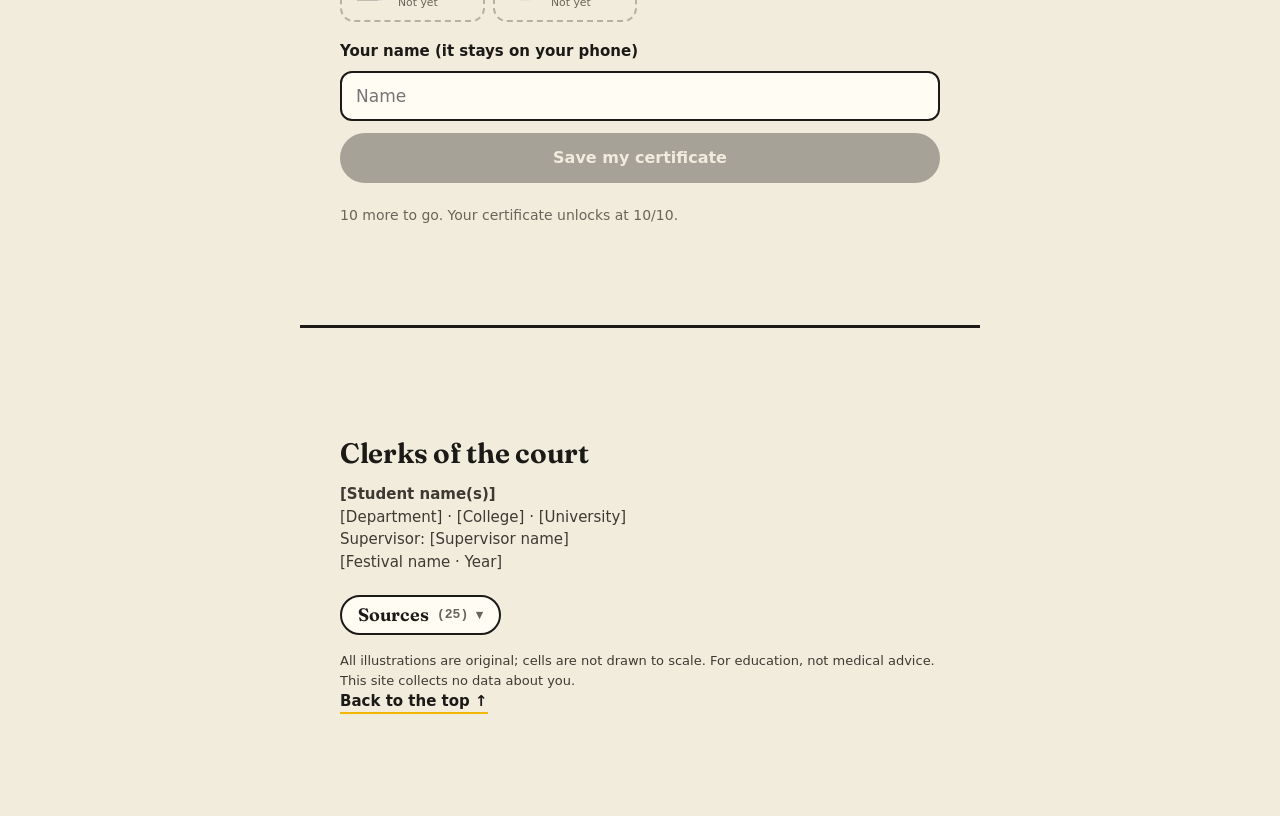
==== commit 193a3c8b: "Five court sessions, plating and Gram stain exhibits - New exhibits: grow it on a plate (Nutrient, M" ====
--- a/index.html
+++ b/index.html
@@ -7,14 +7,14 @@
 <meta name="description" content="You are the judge. Meet E. coli, hear the defence and the prosecution, then decide: friend or foe?">
 <meta name="theme-color" content="#F2ECDD">
 <link rel="preload" href="assets/fonts/Fraunces.woff2" as="font" type="font/woff2" crossorigin>
-<link rel="stylesheet" href="css/style.css?v=e870cf7d">
+<link rel="stylesheet" href="css/style.css?v=8aa756fd">
 <link rel="icon" href="data:image/svg+xml,%3Csvg xmlns='http://www.w3.org/2000/svg' viewBox='0 0 64 64'%3E%3Crect x='6' y='20' width='52' height='24' rx='12' fill='%23BFE3D6' stroke='%231B1A17' stroke-width='4'/%3E%3C/svg%3E">
 <script>try{var l=localStorage.getItem("lang");if(l==="ar"||(!l&&/^ar/i.test(navigator.language))){document.documentElement.lang="ar";document.documentElement.dir="rtl";}}catch(e){}</script>
 </head>
 <body data-side="friend">
 
 <button class="lang" id="langBtn" type="button" aria-label="Change language"><span class="to-ar">عربي</span><span class="to-en">EN</span></button>
-<a class="evi-pill" id="eviPill" href="#cert" aria-label="Evidence collected"><span aria-hidden="true">🏅</span> <b id="eviCount">0</b>/8</a>
+<a class="evi-pill" id="eviPill" href="#cert" aria-label="Evidence collected"><span aria-hidden="true">🏅</span> <b id="eviCount">0</b>/10</a>
 <div class="toast" id="toast" role="status" aria-live="polite"></div>
 <div class="prog" id="prog" aria-hidden="true"><i></i></div>
 <button class="menu-btn" id="menuBtn" type="button" aria-expanded="false" aria-controls="menuPanel"><span aria-hidden="true">☰</span> <span data-i18n="menu">Exhibits</span></button>
@@ -25,15 +25,34 @@
 <header class="hero sec" id="top">
   <p class="court"><span data-i18n="court1">In the court of public health</span><span data-i18n="court2">Case no. 1885</span></p>
   <h1 data-i18n="title">The People <i>v.</i> <em>E.&nbsp;coli</em></h1>
-  <p class="lede" data-i18n="lede">One species is on trial. <b class="g">Most of it is a friend.</b> <b class="r">A few strains are not.</b><br><strong>You are the judge.</strong></p>
+  <p class="lede" data-i18n="lede">One species is on trial. <b class="g">Some call it a friend.</b> <b class="r">Some call it a killer.</b><br><strong>You are the judge.</strong></p>
   <div class="hero-art"><svg viewBox="-420 -150 600 300" xmlns="http://www.w3.org/2000/svg" class="hero-cell" role="img" aria-label="An E. coli cell swimming"><g class="swimmer"><path d="M-144.0 0.0 L-147.9 0.9 L-151.9 1.4 L-156.0 1.6 L-160.1 1.6 L-164.3 1.4 L-168.6 1.1 L-172.8 0.7 L-177.0 0.3 L-181.2 0.1 L-185.4 0.0 L-189.5 0.3 L-193.4 0.9 L-197.3 1.9 L-201.0 3.4 L-204.6 5.4 L-208.1 8.0 L-211.4 11.1 L-214.6 14.8 L-217.7 18.6 L-220.8 22.4 L-223.9 26.2 L-227.1 29.9 L-230.3 33.4 L-233.6 36.6 L-237.0 39.5 L-240.4 42.1 L-244.0 44.2 L-247.7 45.9 L-251.5 47.2 L-255.4 48.0 L-259.4 48.4 L-263.6 48.3 L-267.8 47.9 L-272.2 47.0 L-276.7 45.9 L-281.2 44.5 L-285.7 42.9 L-290.3 41.2 L-294.9 39.4 L-299.6 37.6 L-304.1 36.0 L-308.7 34.5 L-313.2 33.2 L-317.6 32.3 L-321.9 31.6 L-326.1 31.4 L-330.1 31.6 L-334.1 32.2 L-338.0 33.3 L-341.7 34.8 L-345.3 36.8 L-348.8 39.2 L-352.2 42.0 L-355.5 45.1 L-358.8 48.5 L-361.9 52.1 L-365.1 55.8" fill="none" stroke="#1B1A17" stroke-width="3.4" stroke-linecap="round"><animate attributeName="d" dur="0.9s" repeatCount="indefinite" values="M-144.0 0.0 L-147.9 0.9 L-151.9 1.4 L-156.0 1.6 L-160.1 1.6 L-164.3 1.4 L-168.6 1.1 L-172.8 0.7 L-177.0 0.3 L-181.2 0.1 L-185.4 0.0 L-189.5 0.3 L-193.4 0.9 L-197.3 1.9 L-201.0 3.4 L-204.6 5.4 L-208.1 8.0 L-211.4 11.1 L-214.6 14.8 L-217.7 18.6 L-220.8 22.4 L-223.9 26.2 L-227.1 29.9 L-230.3 33.4 L-233.6 36.6 L-237.0 39.5 L-240.4 42.1 L-244.0 44.2 L-247.7 45.9 L-251.5 47.2 L-255.4 48.0 L-259.4 48.4 L-263.6 48.3 L-267.8 47.9 L-272.2 47.0 L-276.7 45.9 L-281.2 44.5 L-285.7 42.9 L-290.3 41.2 L-294.9 39.4 L-299.6 37.6 L-304.1 36.0 L-308.7 34.5 L-313.2 33.2 L-317.6 32.3 L-321.9 31.6 L-326.1 31.4 L-330.1 31.6 L-334.1 32.2 L-338.0 33.3 L-341.7 34.8 L-345.3 36.8 L-348.8 39.2 L-352.2 42.0 L-355.5 45.1 L-358.8 48.5 L-361.9 52.1 L-365.1 55.8;M-144.0 0.0 L-147.6 2.0 L-151.2 4.0 L-154.9 5.8 L-158.6 7.4 L-162.4 8.7 L-166.3 9.7 L-170.2 10.3 L-174.3 10.5 L-178.5 10.3 L-182.8 9.8 L-187.2 8.9 L-191.6 7.8 L-196.1 6.5 L-200.6 5.1 L-205.1 3.7 L-209.6 2.4 L-214.0 1.5 L-218.1 1.7 L-222.0 2.3 L-225.9 3.4 L-229.6 5.0 L-233.2 6.9 L-236.7 9.4 L-240.1 12.1 L-243.4 15.2 L-246.7 18.6 L-249.8 22.2 L-253.0 26.0 L-256.1 29.8 L-259.2 33.7 L-262.4 37.4 L-265.5 41.0 L-268.8 44.4 L-272.1 47.6 L-275.5 50.4 L-279.0 52.8 L-282.6 54.8 L-286.3 56.4 L-290.1 57.5 L-294.1 58.2 L-298.2 58.4 L-302.3 58.2 L-306.6 57.6 L-311.0 56.7 L-315.5 55.4 L-320.0 54.0 L-324.6 52.3 L-329.2 50.6 L-333.8 48.8 L-338.4 47.1 L-343.0 45.4 L-347.5 44.0 L-352.0 42.9 L-356.4 42.0 L-360.6 41.5 L-364.8 41.4 L-368.8 41.7;M-144.0 0.0 L-147.8 1.2 L-151.6 2.7 L-155.2 4.5 L-158.8 6.6 L-162.3 8.9 L-165.8 11.3 L-169.3 13.8 L-172.8 16.2 L-176.3 18.5 L-179.9 20.6 L-183.6 22.4 L-187.3 23.9 L-191.2 24.9 L-195.2 25.5 L-199.3 25.5 L-203.6 25.0 L-208.0 24.0 L-212.6 22.3 L-217.2 20.6 L-221.8 18.8 L-226.4 17.1 L-231.0 15.5 L-235.5 14.1 L-239.9 12.9 L-244.3 12.0 L-248.6 11.5 L-252.7 11.5 L-256.8 11.8 L-260.7 12.6 L-264.5 13.8 L-268.2 15.5 L-271.8 17.7 L-275.2 20.2 L-278.6 23.1 L-281.9 26.3 L-285.1 29.8 L-288.3 33.4 L-291.4 37.2 L-294.5 41.0 L-297.6 44.9 L-300.8 48.6 L-304.0 52.1 L-307.2 55.5 L-310.6 58.5 L-314.0 61.2 L-317.5 63.5 L-321.1 65.3 L-324.9 66.8 L-328.8 67.8 L-332.8 68.3 L-336.9 68.4 L-341.1 68.0 L-345.5 67.3 L-349.9 66.3 L-354.4 65.0 L-358.9 63.4 L-363.5 61.7;M-144.0 0.0 L-148.1 0.0 L-152.3 0.1 L-156.3 0.4 L-160.3 0.8 L-164.3 1.6 L-168.1 2.7 L-171.9 4.2 L-175.5 6.0 L-179.1 8.3 L-182.5 10.9 L-185.9 13.8 L-189.2 16.9 L-192.4 20.3 L-195.6 23.8 L-198.8 27.2 L-202.1 30.6 L-205.4 33.6 L-209.1 35.5 L-212.8 36.9 L-216.7 37.8 L-220.7 38.4 L-224.8 38.4 L-229.1 38.1 L-233.4 37.4 L-237.8 36.3 L-242.3 35.0 L-246.9 33.4 L-251.4 31.8 L-256.1 30.0 L-260.7 28.2 L-265.3 26.5 L-269.8 25.0 L-274.3 23.6 L-278.7 22.6 L-283.1 21.8 L-287.3 21.5 L-291.4 21.5 L-295.5 22.0 L-299.3 22.9 L-303.1 24.3 L-306.8 26.2 L-310.3 28.4 L-313.7 31.1 L-317.1 34.1 L-320.3 37.4 L-323.5 40.9 L-326.7 44.6 L-329.8 48.4 L-332.9 52.3 L-336.0 56.1 L-339.2 59.7 L-342.4 63.2 L-345.7 66.5 L-349.0 69.4 L-352.5 71.9 L-356.1 74.1 L-359.7 75.8;M-144.0 0.0 L-147.9 0.9 L-151.9 1.4 L-156.0 1.6 L-160.1 1.6 L-164.3 1.4 L-168.6 1.1 L-172.8 0.7 L-177.0 0.3 L-181.2 0.1 L-185.4 0.0 L-189.5 0.3 L-193.4 0.9 L-197.3 1.9 L-201.0 3.4 L-204.6 5.4 L-208.1 8.0 L-211.4 11.1 L-214.6 14.8 L-217.7 18.6 L-220.8 22.4 L-223.9 26.2 L-227.1 29.9 L-230.3 33.4 L-233.6 36.6 L-237.0 39.5 L-240.4 42.1 L-244.0 44.2 L-247.7 45.9 L-251.5 47.2 L-255.4 48.0 L-259.4 48.4 L-263.6 48.3 L-267.8 47.9 L-272.2 47.0 L-276.7 45.9 L-281.2 44.5 L-285.7 42.9 L-290.3 41.2 L-294.9 39.4 L-299.6 37.6 L-304.1 36.0 L-308.7 34.5 L-313.2 33.2 L-317.6 32.3 L-321.9 31.6 L-326.1 31.4 L-330.1 31.6 L-334.1 32.2 L-338.0 33.3 L-341.7 34.8 L-345.3 36.8 L-348.8 39.2 L-352.2 42.0 L-355.5 45.1 L-358.8 48.5 L-361.9 52.1 L-365.1 55.8"/></path><path d="M-144.0 0.0 L-148.0 0.9 L-151.9 1.6 L-155.9 2.0 L-159.9 2.0 L-164.0 1.7 L-168.0 1.0 L-172.0 -0.0 L-176.1 -1.4 L-180.1 -3.0 L-184.2 -4.8 L-188.3 -6.7 L-192.3 -8.7 L-196.4 -10.6 L-200.5 -12.3 L-204.5 -13.7 L-208.6 -14.8 L-212.6 -15.2 L-216.5 -14.3 L-220.5 -12.9 L-224.4 -11.1 L-228.4 -9.0 L-232.3 -6.6 L-236.2 -3.9 L-240.1 -1.0 L-244.0 2.0 L-247.9 5.1 L-251.8 8.1 L-255.7 11.0 L-259.6 13.7 L-263.5 16.2 L-267.4 18.3 L-271.4 20.1 L-275.3 21.4 L-279.3 22.4 L-283.3 22.8 L-287.3 22.8 L-291.3 22.4 L-295.3 21.4 L-299.4 20.1 L-303.5 18.4 L-307.5 16.3 L-311.6 14.0 L-315.7 11.4 L-319.8 8.7 L-323.9 6.0 L-328.0 3.2 L-332.1 0.5 L-336.2 -2.0 L-340.3 -4.2 L-344.3 -6.2 L-348.4 -7.8 L-352.4 -9.1 L-356.5 -9.9 L-360.5 -10.2 L-364.5 -10.1 L-368.5 -9.5 L-372.4 -8.5" fill="none" stroke="#1B1A17" stroke-width="3.4" stroke-linecap="round"><animate attributeName="d" dur="0.9s" repeatCount="indefinite" values="M-144.0 0.0 L-148.0 0.9 L-151.9 1.6 L-155.9 2.0 L-159.9 2.0 L-164.0 1.7 L-168.0 1.0 L-172.0 -0.0 L-176.1 -1.4 L-180.1 -3.0 L-184.2 -4.8 L-188.3 -6.7 L-192.3 -8.7 L-196.4 -10.6 L-200.5 -12.3 L-204.5 -13.7 L-208.6 -14.8 L-212.6 -15.2 L-216.5 -14.3 L-220.5 -12.9 L-224.4 -11.1 L-228.4 -9.0 L-232.3 -6.6 L-236.2 -3.9 L-240.1 -1.0 L-244.0 2.0 L-247.9 5.1 L-251.8 8.1 L-255.7 11.0 L-259.6 13.7 L-263.5 16.2 L-267.4 18.3 L-271.4 20.1 L-275.3 21.4 L-279.3 22.4 L-283.3 22.8 L-287.3 22.8 L-291.3 22.4 L-295.3 21.4 L-299.4 20.1 L-303.5 18.4 L-307.5 16.3 L-311.6 14.0 L-315.7 11.4 L-319.8 8.7 L-323.9 6.0 L-328.0 3.2 L-332.1 0.5 L-336.2 -2.0 L-340.3 -4.2 L-344.3 -6.2 L-348.4 -7.8 L-352.4 -9.1 L-356.5 -9.9 L-360.5 -10.2 L-364.5 -10.1 L-368.5 -9.5 L-372.4 -8.5;M-144.0 0.0 L-148.0 0.9 L-151.9 1.9 L-155.9 3.2 L-159.8 4.6 L-163.8 5.9 L-167.8 7.2 L-171.7 8.4 L-175.7 9.3 L-179.7 9.9 L-183.7 10.1 L-187.7 9.8 L-191.7 9.2 L-195.8 8.0 L-199.8 6.4 L-203.9 4.3 L-208.0 1.8 L-212.1 -1.0 L-216.2 -3.6 L-220.3 -6.1 L-224.3 -8.4 L-228.4 -10.4 L-232.5 -12.0 L-236.5 -13.2 L-240.6 -14.0 L-244.6 -14.3 L-248.6 -14.2 L-252.5 -13.6 L-256.5 -12.5 L-260.5 -11.0 L-264.4 -9.1 L-268.3 -6.9 L-272.2 -4.3 L-276.1 -1.6 L-280.0 1.4 L-283.9 4.4 L-287.8 7.4 L-291.7 10.4 L-295.6 13.3 L-299.5 15.9 L-303.5 18.3 L-307.4 20.3 L-311.3 21.9 L-315.3 23.2 L-319.3 23.9 L-323.3 24.3 L-327.3 24.1 L-331.3 23.5 L-335.3 22.4 L-339.4 20.9 L-343.5 19.1 L-347.5 16.9 L-351.6 14.5 L-355.7 11.9 L-359.8 9.2 L-363.9 6.4 L-368.0 3.7 L-372.1 1.1;M-144.0 0.0 L-148.0 -0.7 L-152.0 -1.1 L-156.0 -1.1 L-160.0 -0.9 L-164.0 -0.3 L-168.0 0.7 L-171.9 2.0 L-175.9 3.6 L-179.8 5.5 L-183.8 7.6 L-187.7 9.8 L-191.6 12.1 L-195.5 14.2 L-199.5 16.2 L-203.4 18.0 L-207.4 19.3 L-211.3 20.0 L-215.4 19.4 L-219.4 18.3 L-223.5 16.8 L-227.5 14.9 L-231.6 12.8 L-235.7 10.3 L-239.8 7.7 L-243.9 5.0 L-248.0 2.3 L-252.1 -0.5 L-256.2 -3.1 L-260.3 -5.5 L-264.3 -7.7 L-268.4 -9.6 L-272.5 -11.0 L-276.5 -12.1 L-280.5 -12.8 L-284.5 -13.0 L-288.5 -12.7 L-292.5 -11.9 L-296.5 -10.7 L-300.4 -9.1 L-304.3 -7.1 L-308.3 -4.7 L-312.2 -2.1 L-316.1 0.7 L-320.0 3.7 L-323.9 6.7 L-327.8 9.8 L-331.7 12.7 L-335.6 15.5 L-339.5 18.1 L-343.4 20.3 L-347.3 22.2 L-351.3 23.7 L-355.3 24.8 L-359.2 25.5 L-363.2 25.6 L-367.2 25.3 L-371.3 24.5;M-144.0 0.0 L-148.0 -0.6 L-152.1 -1.4 L-156.1 -2.4 L-160.1 -3.4 L-164.2 -4.5 L-168.2 -5.5 L-172.2 -6.4 L-176.3 -7.0 L-180.3 -7.3 L-184.3 -7.2 L-188.3 -6.7 L-192.2 -5.8 L-196.2 -4.3 L-200.1 -2.4 L-204.0 -0.0 L-207.9 2.7 L-211.8 5.8 L-215.7 8.7 L-219.6 11.5 L-223.6 14.0 L-227.5 16.3 L-231.4 18.2 L-235.4 19.7 L-239.3 20.8 L-243.3 21.4 L-247.3 21.5 L-251.3 21.2 L-255.3 20.4 L-259.4 19.2 L-263.5 17.6 L-267.5 15.6 L-271.6 13.4 L-275.7 10.9 L-279.8 8.2 L-283.9 5.5 L-288.0 2.7 L-292.1 0.0 L-296.2 -2.5 L-300.3 -4.9 L-304.3 -7.0 L-308.4 -8.7 L-312.5 -10.1 L-316.5 -11.0 L-320.5 -11.5 L-324.5 -11.6 L-328.5 -11.1 L-332.5 -10.2 L-336.4 -8.9 L-340.4 -7.1 L-344.3 -5.0 L-348.2 -2.5 L-352.1 0.2 L-356.0 3.0 L-359.9 6.1 L-363.8 9.1 L-367.7 12.1 L-371.6 15.0;M-144.0 0.0 L-148.0 0.9 L-151.9 1.6 L-155.9 2.0 L-159.9 2.0 L-164.0 1.7 L-168.0 1.0 L-172.0 -0.0 L-176.1 -1.4 L-180.1 -3.0 L-184.2 -4.8 L-188.3 -6.7 L-192.3 -8.7 L-196.4 -10.6 L-200.5 -12.3 L-204.5 -13.7 L-208.6 -14.8 L-212.6 -15.2 L-216.5 -14.3 L-220.5 -12.9 L-224.4 -11.1 L-228.4 -9.0 L-232.3 -6.6 L-236.2 -3.9 L-240.1 -1.0 L-244.0 2.0 L-247.9 5.1 L-251.8 8.1 L-255.7 11.0 L-259.6 13.7 L-263.5 16.2 L-267.4 18.3 L-271.4 20.1 L-275.3 21.4 L-279.3 22.4 L-283.3 22.8 L-287.3 22.8 L-291.3 22.4 L-295.3 21.4 L-299.4 20.1 L-303.5 18.4 L-307.5 16.3 L-311.6 14.0 L-315.7 11.4 L-319.8 8.7 L-323.9 6.0 L-328.0 3.2 L-332.1 0.5 L-336.2 -2.0 L-340.3 -4.2 L-344.3 -6.2 L-348.4 -7.8 L-352.4 -9.1 L-356.5 -9.9 L-360.5 -10.2 L-364.5 -10.1 L-368.5 -9.5 L-372.4 -8.5"/></path><path d="M-144.0 0.0 L-148.0 0.9 L-152.1 1.8 L-156.1 2.8 L-160.1 3.6 L-164.2 4.2 L-168.2 4.6 L-172.2 4.7 L-176.2 4.3 L-180.2 3.6 L-184.1 2.5 L-188.1 0.9 L-192.0 -1.1 L-195.9 -3.4 L-199.8 -6.0 L-203.7 -8.9 L-207.6 -11.9 L-211.5 -14.8 L-215.4 -16.9 L-219.4 -18.6 L-223.3 -19.9 L-227.3 -20.7 L-231.3 -21.1 L-235.3 -21.0 L-239.3 -20.4 L-243.4 -19.4 L-247.4 -18.0 L-251.5 -16.2 L-255.6 -14.1 L-259.7 -11.7 L-263.7 -9.1 L-267.8 -6.4 L-272.0 -3.7 L-276.1 -0.9 L-280.1 1.7 L-284.2 4.2 L-288.3 6.4 L-292.4 8.3 L-296.5 9.8 L-300.5 11.0 L-304.5 11.7 L-308.5 12.0 L-312.5 11.8 L-316.5 11.1 L-320.5 9.9 L-324.4 8.4 L-328.4 6.4 L-332.3 4.1 L-336.2 1.5 L-340.1 -1.3 L-344.0 -4.2 L-347.9 -7.3 L-351.8 -10.3 L-355.7 -13.3 L-359.6 -16.1 L-363.5 -18.7 L-367.4 -21.0 L-371.3 -23.0" fill="none" stroke="#1B1A17" stroke-width="3.4" stroke-linecap="round"><animate attributeName="d" dur="0.9s" repeatCount="indefinite" values="M-144.0 0.0 L-148.0 0.9 L-152.1 1.8 L-156.1 2.8 L-160.1 3.6 L-164.2 4.2 L-168.2 4.6 L-172.2 4.7 L-176.2 4.3 L-180.2 3.6 L-184.1 2.5 L-188.1 0.9 L-192.0 -1.1 L-195.9 -3.4 L-199.8 -6.0 L-203.7 -8.9 L-207.6 -11.9 L-211.5 -14.8 L-215.4 -16.9 L-219.4 -18.6 L-223.3 -19.9 L-227.3 -20.7 L-231.3 -21.1 L-235.3 -21.0 L-239.3 -20.4 L-243.4 -19.4 L-247.4 -18.0 L-251.5 -16.2 L-255.6 -14.1 L-259.7 -11.7 L-263.7 -9.1 L-267.8 -6.4 L-272.0 -3.7 L-276.1 -0.9 L-280.1 1.7 L-284.2 4.2 L-288.3 6.4 L-292.4 8.3 L-296.5 9.8 L-300.5 11.0 L-304.5 11.7 L-308.5 12.0 L-312.5 11.8 L-316.5 11.1 L-320.5 9.9 L-324.4 8.4 L-328.4 6.4 L-332.3 4.1 L-336.2 1.5 L-340.1 -1.3 L-344.0 -4.2 L-347.9 -7.3 L-351.8 -10.3 L-355.7 -13.3 L-359.6 -16.1 L-363.5 -18.7 L-367.4 -21.0 L-371.3 -23.0;M-144.0 0.0 L-148.0 -0.4 L-152.0 -0.5 L-156.0 -0.2 L-160.0 0.4 L-164.1 1.3 L-168.1 2.4 L-172.2 3.8 L-176.2 5.4 L-180.3 6.9 L-184.3 8.5 L-188.4 9.9 L-192.4 11.0 L-196.5 11.9 L-200.5 12.4 L-204.5 12.3 L-208.5 11.8 L-212.4 10.5 L-216.3 8.2 L-220.3 5.6 L-224.2 2.8 L-228.0 -0.1 L-231.9 -3.2 L-235.8 -6.2 L-239.7 -9.2 L-243.6 -12.0 L-247.5 -14.6 L-251.5 -16.9 L-255.4 -18.9 L-259.3 -20.4 L-263.3 -21.6 L-267.3 -22.3 L-271.3 -22.5 L-275.3 -22.3 L-279.3 -21.5 L-283.4 -20.4 L-287.4 -18.9 L-291.5 -17.0 L-295.6 -14.7 L-299.7 -12.3 L-303.8 -9.7 L-307.9 -6.9 L-312.0 -4.2 L-316.1 -1.5 L-320.2 1.1 L-324.2 3.5 L-328.3 5.6 L-332.4 7.4 L-336.4 8.9 L-340.5 9.9 L-344.5 10.5 L-348.5 10.6 L-352.5 10.2 L-356.5 9.4 L-360.4 8.1 L-364.4 6.4 L-368.3 4.3 L-372.2 1.9;M-144.0 0.0 L-148.0 -1.2 L-151.9 -2.4 L-155.9 -3.6 L-159.8 -4.7 L-163.8 -5.7 L-167.8 -6.3 L-171.8 -6.7 L-175.8 -6.7 L-179.8 -6.2 L-183.8 -5.4 L-187.9 -4.1 L-191.9 -2.4 L-196.0 -0.3 L-200.1 2.0 L-204.2 4.6 L-208.3 7.3 L-212.4 9.9 L-216.5 11.7 L-220.5 13.1 L-224.6 14.1 L-228.6 14.6 L-232.6 14.7 L-236.6 14.4 L-240.5 13.5 L-244.5 12.2 L-248.4 10.5 L-252.4 8.4 L-256.3 6.0 L-260.2 3.3 L-264.1 0.5 L-268.0 -2.5 L-271.9 -5.6 L-275.8 -8.6 L-279.7 -11.5 L-283.6 -14.3 L-287.5 -16.8 L-291.4 -19.0 L-295.3 -20.8 L-299.3 -22.2 L-303.3 -23.2 L-307.2 -23.8 L-311.2 -23.9 L-315.3 -23.5 L-319.3 -22.6 L-323.3 -21.3 L-327.4 -19.7 L-331.5 -17.7 L-335.6 -15.4 L-339.7 -12.8 L-343.8 -10.2 L-347.9 -7.4 L-352.0 -4.7 L-356.1 -2.0 L-360.2 0.5 L-364.2 2.8 L-368.3 4.9 L-372.4 6.6;M-144.0 0.0 L-148.0 0.1 L-152.0 -0.1 L-156.0 -0.6 L-160.0 -1.5 L-163.9 -2.7 L-167.9 -4.2 L-171.8 -5.9 L-175.7 -7.7 L-179.7 -9.5 L-183.6 -11.4 L-187.6 -13.0 L-191.5 -14.5 L-195.5 -15.6 L-199.4 -16.4 L-203.4 -16.7 L-207.4 -16.4 L-211.5 -15.4 L-215.6 -13.4 L-219.6 -11.1 L-223.7 -8.6 L-227.8 -5.9 L-231.9 -3.2 L-236.0 -0.4 L-240.1 2.3 L-244.2 4.8 L-248.3 7.1 L-252.4 9.1 L-256.5 10.8 L-260.5 12.1 L-264.5 12.9 L-268.6 13.3 L-272.6 13.3 L-276.5 12.7 L-280.5 11.7 L-284.5 10.3 L-288.4 8.5 L-292.3 6.3 L-296.2 3.8 L-300.1 1.0 L-304.0 -1.9 L-307.9 -4.9 L-311.8 -7.9 L-315.7 -10.9 L-319.6 -13.8 L-323.5 -16.5 L-327.4 -18.9 L-331.4 -21.0 L-335.3 -22.7 L-339.3 -24.0 L-343.2 -24.9 L-347.2 -25.3 L-351.2 -25.2 L-355.2 -24.6 L-359.3 -23.6 L-363.3 -22.2 L-367.4 -20.5 L-371.5 -18.3;M-144.0 0.0 L-148.0 0.9 L-152.1 1.8 L-156.1 2.8 L-160.1 3.6 L-164.2 4.2 L-168.2 4.6 L-172.2 4.7 L-176.2 4.3 L-180.2 3.6 L-184.1 2.5 L-188.1 0.9 L-192.0 -1.1 L-195.9 -3.4 L-199.8 -6.0 L-203.7 -8.9 L-207.6 -11.9 L-211.5 -14.8 L-215.4 -16.9 L-219.4 -18.6 L-223.3 -19.9 L-227.3 -20.7 L-231.3 -21.1 L-235.3 -21.0 L-239.3 -20.4 L-243.4 -19.4 L-247.4 -18.0 L-251.5 -16.2 L-255.6 -14.1 L-259.7 -11.7 L-263.7 -9.1 L-267.8 -6.4 L-272.0 -3.7 L-276.1 -0.9 L-280.1 1.7 L-284.2 4.2 L-288.3 6.4 L-292.4 8.3 L-296.5 9.8 L-300.5 11.0 L-304.5 11.7 L-308.5 12.0 L-312.5 11.8 L-316.5 11.1 L-320.5 9.9 L-324.4 8.4 L-328.4 6.4 L-332.3 4.1 L-336.2 1.5 L-340.1 -1.3 L-344.0 -4.2 L-347.9 -7.3 L-351.8 -10.3 L-355.7 -13.3 L-359.6 -16.1 L-363.5 -18.7 L-367.4 -21.0 L-371.3 -23.0"/></path><path d="M-144.0 0.0 L-147.9 -0.8 L-152.0 -1.2 L-156.1 -1.4 L-160.2 -1.3 L-164.4 -1.1 L-168.7 -0.8 L-172.9 -0.5 L-177.1 -0.3 L-181.3 -0.3 L-185.3 -0.5 L-189.3 -1.0 L-193.2 -2.0 L-197.0 -3.4 L-200.6 -5.2 L-204.1 -7.6 L-207.5 -10.5 L-210.7 -13.9 L-213.8 -17.7 L-216.9 -21.6 L-220.0 -25.4 L-223.1 -29.1 L-226.3 -32.6 L-229.5 -35.9 L-232.9 -38.9 L-236.3 -41.5 L-239.8 -43.8 L-243.5 -45.6 L-247.3 -46.9 L-251.2 -47.8 L-255.2 -48.3 L-259.3 -48.3 L-263.6 -47.9 L-267.9 -47.1 L-272.4 -46.1 L-276.9 -44.7 L-281.5 -43.2 L-286.1 -41.5 L-290.7 -39.8 L-295.3 -38.0 L-299.9 -36.4 L-304.5 -34.9 L-309.0 -33.6 L-313.4 -32.7 L-317.7 -32.0 L-321.9 -31.8 L-326.0 -31.9 L-330.0 -32.5 L-333.9 -33.6 L-337.6 -35.1 L-341.2 -37.1 L-344.7 -39.4 L-348.1 -42.2 L-351.4 -45.3 L-354.6 -48.6 L-357.8 -52.2 L-360.9 -56.0 L-364.0 -59.8" fill="none" stroke="#1B1A17" stroke-width="3.4" stroke-linecap="round"><animate attributeName="d" dur="0.9s" repeatCount="indefinite" values="M-144.0 0.0 L-147.9 -0.8 L-152.0 -1.2 L-156.1 -1.4 L-160.2 -1.3 L-164.4 -1.1 L-168.7 -0.8 L-172.9 -0.5 L-177.1 -0.3 L-181.3 -0.3 L-185.3 -0.5 L-189.3 -1.0 L-193.2 -2.0 L-197.0 -3.4 L-200.6 -5.2 L-204.1 -7.6 L-207.5 -10.5 L-210.7 -13.9 L-213.8 -17.7 L-216.9 -21.6 L-220.0 -25.4 L-223.1 -29.1 L-226.3 -32.6 L-229.5 -35.9 L-232.9 -38.9 L-236.3 -41.5 L-239.8 -43.8 L-243.5 -45.6 L-247.3 -46.9 L-251.2 -47.8 L-255.2 -48.3 L-259.3 -48.3 L-263.6 -47.9 L-267.9 -47.1 L-272.4 -46.1 L-276.9 -44.7 L-281.5 -43.2 L-286.1 -41.5 L-290.7 -39.8 L-295.3 -38.0 L-299.9 -36.4 L-304.5 -34.9 L-309.0 -33.6 L-313.4 -32.7 L-317.7 -32.0 L-321.9 -31.8 L-326.0 -31.9 L-330.0 -32.5 L-333.9 -33.6 L-337.6 -35.1 L-341.2 -37.1 L-344.7 -39.4 L-348.1 -42.2 L-351.4 -45.3 L-354.6 -48.6 L-357.8 -52.2 L-360.9 -56.0 L-364.0 -59.8;M-144.0 0.0 L-147.6 -2.0 L-151.2 -4.0 L-154.9 -5.7 L-158.6 -7.1 L-162.5 -8.3 L-166.4 -9.1 L-170.4 -9.5 L-174.6 -9.5 L-178.8 -9.2 L-183.1 -8.6 L-187.5 -7.7 L-192.0 -6.6 L-196.5 -5.3 L-201.0 -4.1 L-205.4 -2.8 L-209.9 -1.8 L-214.2 -1.2 L-218.2 -1.8 L-222.0 -2.9 L-225.7 -4.4 L-229.4 -6.4 L-232.9 -8.8 L-236.2 -11.5 L-239.5 -14.6 L-242.8 -18.0 L-245.9 -21.6 L-249.0 -25.4 L-252.1 -29.2 L-255.2 -33.1 L-258.3 -36.9 L-261.5 -40.5 L-264.7 -44.0 L-267.9 -47.2 L-271.3 -50.0 L-274.8 -52.5 L-278.3 -54.6 L-282.0 -56.3 L-285.8 -57.5 L-289.8 -58.3 L-293.8 -58.6 L-298.0 -58.5 L-302.3 -57.9 L-306.7 -57.1 L-311.2 -55.9 L-315.7 -54.5 L-320.3 -52.9 L-324.9 -51.2 L-329.5 -49.4 L-334.1 -47.7 L-338.7 -46.1 L-343.3 -44.7 L-347.7 -43.5 L-352.1 -42.7 L-356.4 -42.2 L-360.6 -42.0 L-364.7 -42.3 L-368.6 -43.1;M-144.0 0.0 L-147.8 -1.4 L-151.5 -3.0 L-155.1 -5.0 L-158.6 -7.2 L-162.1 -9.5 L-165.6 -11.9 L-169.1 -14.3 L-172.6 -16.6 L-176.2 -18.8 L-179.8 -20.7 L-183.5 -22.2 L-187.3 -23.4 L-191.3 -24.2 L-195.4 -24.4 L-199.6 -24.1 L-203.9 -23.4 L-208.4 -22.1 L-213.1 -20.4 L-217.7 -18.7 L-222.3 -17.0 L-226.9 -15.4 L-231.4 -13.9 L-235.9 -12.8 L-240.3 -11.9 L-244.6 -11.4 L-248.7 -11.3 L-252.8 -11.6 L-256.7 -12.4 L-260.6 -13.6 L-264.3 -15.3 L-267.8 -17.4 L-271.3 -19.9 L-274.6 -22.7 L-277.9 -25.9 L-281.1 -29.4 L-284.3 -33.1 L-287.4 -36.8 L-290.4 -40.7 L-293.5 -44.5 L-296.7 -48.3 L-299.8 -51.9 L-303.0 -55.3 L-306.3 -58.4 L-309.7 -61.1 L-313.2 -63.5 L-316.8 -65.5 L-320.6 -67.0 L-324.4 -68.0 L-328.4 -68.7 L-332.5 -68.8 L-336.7 -68.6 L-341.0 -67.9 L-345.5 -67.0 L-350.0 -65.7 L-354.5 -64.2 L-359.1 -62.6 L-363.7 -60.9;M-144.0 0.0 L-148.1 -0.1 L-152.2 -0.3 L-156.3 -0.7 L-160.2 -1.3 L-164.1 -2.3 L-167.9 -3.6 L-171.6 -5.3 L-175.2 -7.4 L-178.6 -9.8 L-182.0 -12.6 L-185.3 -15.6 L-188.6 -18.8 L-191.8 -22.2 L-195.0 -25.6 L-198.3 -28.9 L-201.6 -32.1 L-205.0 -34.8 L-208.7 -36.3 L-212.6 -37.3 L-216.5 -37.9 L-220.7 -38.1 L-224.9 -37.8 L-229.2 -37.2 L-233.6 -36.2 L-238.1 -34.9 L-242.7 -33.5 L-247.3 -31.8 L-251.9 -30.1 L-256.5 -28.3 L-261.1 -26.7 L-265.7 -25.1 L-270.2 -23.8 L-274.6 -22.7 L-279.0 -22.0 L-283.3 -21.6 L-287.4 -21.6 L-291.4 -22.1 L-295.3 -23.0 L-299.1 -24.3 L-302.7 -26.1 L-306.3 -28.4 L-309.7 -31.0 L-313.0 -34.0 L-316.3 -37.3 L-319.5 -40.8 L-322.6 -44.5 L-325.7 -48.3 L-328.8 -52.2 L-331.9 -56.0 L-335.0 -59.7 L-338.2 -63.3 L-341.4 -66.6 L-344.7 -69.6 L-348.2 -72.2 L-351.7 -74.4 L-355.4 -76.3 L-359.1 -77.6;M-144.0 0.0 L-147.9 -0.8 L-152.0 -1.2 L-156.1 -1.4 L-160.2 -1.3 L-164.4 -1.1 L-168.7 -0.8 L-172.9 -0.5 L-177.1 -0.3 L-181.3 -0.3 L-185.3 -0.5 L-189.3 -1.0 L-193.2 -2.0 L-197.0 -3.4 L-200.6 -5.2 L-204.1 -7.6 L-207.5 -10.5 L-210.7 -13.9 L-213.8 -17.7 L-216.9 -21.6 L-220.0 -25.4 L-223.1 -29.1 L-226.3 -32.6 L-229.5 -35.9 L-232.9 -38.9 L-236.3 -41.5 L-239.8 -43.8 L-243.5 -45.6 L-247.3 -46.9 L-251.2 -47.8 L-255.2 -48.3 L-259.3 -48.3 L-263.6 -47.9 L-267.9 -47.1 L-272.4 -46.1 L-276.9 -44.7 L-281.5 -43.2 L-286.1 -41.5 L-290.7 -39.8 L-295.3 -38.0 L-299.9 -36.4 L-304.5 -34.9 L-309.0 -33.6 L-313.4 -32.7 L-317.7 -32.0 L-321.9 -31.8 L-326.0 -31.9 L-330.0 -32.5 L-333.9 -33.6 L-337.6 -35.1 L-341.2 -37.1 L-344.7 -39.4 L-348.1 -42.2 L-351.4 -45.3 L-354.6 -48.6 L-357.8 -52.2 L-360.9 -56.0 L-364.0 -59.8"/></path><g transform="translate(0.0 0.0) rotate(0.0)"><line x1="-90.0" y1="-56.0" x2="-90.0" y2="-68.8" stroke="#1B1A17" stroke-width="1.7" stroke-linecap="round"/><line x1="-59.4" y1="-56.0" x2="-59.4" y2="-69.2" stroke="#1B1A17" stroke-width="1.7" stroke-linecap="round"/><line x1="-36.9" y1="-56.0" x2="-36.9" y2="-71.2" stroke="#1B1A17" stroke-width="1.7" stroke-linecap="round"/><line x1="5.4" y1="-56.0" x2="5.4" y2="-74.4" stroke="#1B1A17" stroke-width="1.7" stroke-linecap="round"/><line x1="30.8" y1="-56.0" x2="30.8" y2="-69.8" stroke="#1B1A17" stroke-width="1.7" stroke-linecap="round"/><line x1="55.0" y1="-56.0" x2="55.0" y2="-70.2" stroke="#1B1A17" stroke-width="1.7" stroke-linecap="round"/><line x1="76.9" y1="-56.0" x2="76.9" y2="-68.8" stroke="#1B1A17" stroke-width="1.7" stroke-linecap="round"/><line x1="105.5" y1="-54.8" x2="109.5" y2="-73.8" stroke="#1B1A17" stroke-width="1.7" stroke-linecap="round"/><line x1="137.5" y1="-35.2" x2="151.9" y2="-46.8" stroke="#1B1A17" stroke-width="1.7" stroke-linecap="round"/><line x1="149.0" y1="-10.5" x2="162.3" y2="-13.0" stroke="#1B1A17" stroke-width="1.7" stroke-linecap="round"/><line x1="149.2" y1="9.1" x2="166.0" y2="11.9" stroke="#1B1A17" stroke-width="1.7" stroke-linecap="round"/><line x1="133.4" y1="39.8" x2="146.6" y2="53.2" stroke="#1B1A17" stroke-width="1.7" stroke-linecap="round"/><line x1="107.1" y1="54.4" x2="110.1" y2="66.8" stroke="#1B1A17" stroke-width="1.7" stroke-linecap="round"/><line x1="83.8" y1="56.0" x2="83.8" y2="73.4" stroke="#1B1A17" stroke-width="1.7" stroke-linecap="round"/><line x1="57.5" y1="56.0" x2="57.5" y2="69.4" stroke="#1B1A17" stroke-width="1.7" stroke-linecap="round"/><line x1="30.1" y1="56.0" x2="30.1" y2="68.7" stroke="#1B1A17" stroke-width="1.7" stroke-linecap="round"/><line x1="-5.7" y1="56.0" x2="-5.7" y2="74.9" stroke="#1B1A17" stroke-width="1.7" stroke-linecap="round"/><line x1="-27.2" y1="56.0" x2="-27.2" y2="70.4" stroke="#1B1A17" stroke-width="1.7" stroke-linecap="round"/><line x1="-61.2" y1="56.0" x2="-61.2" y2="72.6" stroke="#1B1A17" stroke-width="1.7" stroke-linecap="round"/><line x1="-88.8" y1="56.0" x2="-88.8" y2="74.8" stroke="#1B1A17" stroke-width="1.7" stroke-linecap="round"/><line x1="-110.3" y1="53.6" x2="-114.7" y2="68.2" stroke="#1B1A17" stroke-width="1.7" stroke-linecap="round"/><line x1="-135.0" y1="38.1" x2="-146.3" y2="48.7" stroke="#1B1A17" stroke-width="1.7" stroke-linecap="round"/><line x1="-146.0" y1="20.8" x2="-159.4" y2="26.2" stroke="#1B1A17" stroke-width="1.7" stroke-linecap="round"/><line x1="-147.2" y1="-17.3" x2="-159.0" y2="-21.2" stroke="#1B1A17" stroke-width="1.7" stroke-linecap="round"/><line x1="-140.7" y1="-30.9" x2="-154.9" y2="-40.3" stroke="#1B1A17" stroke-width="1.7" stroke-linecap="round"/><line x1="-116.6" y1="-51.2" x2="-123.2" y2="-66.1" stroke="#1B1A17" stroke-width="1.7" stroke-linecap="round"/><rect x="-150.0" y="-56.0" width="300.0" height="112.0" rx="56.0" fill="#FFFFFF" stroke="#1B1A17" stroke-width="4.0"/><rect x="-141.0" y="-47.0" width="282.1" height="94.1" rx="47.0" fill="#BFE3D6" stroke="#1B1A17" stroke-width="1.8"/><circle cx="103.2" cy="-30.0" r="2.5" fill="#1B1A17"/><circle cx="-111.9" cy="-20.4" r="2.5" fill="#1B1A17"/><circle cx="-67.0" cy="-12.7" r="2.5" fill="#1B1A17"/><circle cx="-82.3" cy="-3.1" r="2.5" fill="#1B1A17"/><circle cx="-116.7" cy="14.8" r="2.5" fill="#1B1A17"/><circle cx="101.0" cy="34.2" r="2.5" fill="#1B1A17"/><circle cx="59.9" cy="34.6" r="2.5" fill="#1B1A17"/><circle cx="-123.0" cy="-15.9" r="2.5" fill="#1B1A17"/><circle cx="118.9" cy="20.7" r="2.5" fill="#1B1A17"/><circle cx="-22.9" cy="33.4" r="2.5" fill="#1B1A17"/><circle cx="30.8" cy="23.9" r="2.5" fill="#1B1A17"/><circle cx="-52.7" cy="-23.2" r="2.5" fill="#1B1A17"/><circle cx="-14.3" cy="-27.4" r="2.5" fill="#1B1A17"/><circle cx="-30.2" cy="34.8" r="2.5" fill="#1B1A17"/><circle cx="-43.1" cy="-36.9" r="2.5" fill="#1B1A17"/><circle cx="-116.2" cy="-24.9" r="2.5" fill="#1B1A17"/><circle cx="72.4" cy="-10.3" r="2.5" fill="#1B1A17"/><circle cx="-53.5" cy="-30.3" r="2.5" fill="#1B1A17"/><circle cx="122.9" cy="-5.7" r="2.5" fill="#1B1A17"/><circle cx="-74.5" cy="-33.2" r="2.5" fill="#1B1A17"/><circle cx="-113.5" cy="-24.9" r="2.5" fill="#1B1A17"/><circle cx="45.1" cy="-26.4" r="2.5" fill="#1B1A17"/><circle cx="-117.2" cy="-0.7" r="2.5" fill="#1B1A17"/><circle cx="-64.0" cy="37.5" r="2.5" fill="#1B1A17"/><circle cx="-96.4" cy="2.2" r="2.5" fill="#1B1A17"/><circle cx="124.5" cy="-1.7" r="2.5" fill="#1B1A17"/><circle cx="-118.2" cy="-5.9" r="2.5" fill="#1B1A17"/><circle cx="-64.2" cy="29.3" r="2.5" fill="#1B1A17"/><circle cx="84.5" cy="-0.1" r="2.5" fill="#1B1A17"/><circle cx="-119.5" cy="-18.5" r="2.5" fill="#1B1A17"/><circle cx="-65.7" cy="-22.0" r="2.5" fill="#1B1A17"/><circle cx="-68.5" cy="27.8" r="2.5" fill="#1B1A17"/><circle cx="-91.4" cy="-33.8" r="2.5" fill="#1B1A17"/><circle cx="109.2" cy="4.9" r="2.5" fill="#1B1A17"/><circle cx="125.2" cy="-7.3" r="2.5" fill="#1B1A17"/><circle cx="102.3" cy="11.6" r="2.5" fill="#1B1A17"/><circle cx="74.2" cy="18.4" r="2.5" fill="#1B1A17"/><circle cx="-1.5" cy="-30.6" r="2.5" fill="#1B1A17"/><circle cx="-73.8" cy="28.1" r="2.5" fill="#1B1A17"/><circle cx="102.0" cy="32.0" r="2.5" fill="#1B1A17"/><circle cx="76.4" cy="10.7" r="2.5" fill="#1B1A17"/><circle cx="80.3" cy="2.1" r="2.5" fill="#1B1A17"/><circle cx="-59.1" cy="31.8" r="2.5" fill="#1B1A17"/><circle cx="43.0" cy="-34.3" r="2.5" fill="#1B1A17"/><circle cx="101.8" cy="-28.0" r="2.5" fill="#1B1A17"/><circle cx="119.6" cy="12.6" r="2.5" fill="#1B1A17"/><circle cx="-112.2" cy="-25.0" r="2.5" fill="#1B1A17"/><circle cx="62.9" cy="32.2" r="2.5" fill="#1B1A17"/><circle cx="-71.8" cy="-37.4" r="2.5" fill="#1B1A17"/><circle cx="96.1" cy="-28.9" r="2.5" fill="#1B1A17"/><circle cx="79.1" cy="21.3" r="2.5" fill="#1B1A17"/><circle cx="96.4" cy="3.8" r="2.5" fill="#1B1A17"/><circle cx="96.6" cy="-22.5" r="2.5" fill="#1B1A17"/><circle cx="100.0" cy="20.6" r="2.5" fill="#1B1A17"/><circle cx="93.1" cy="8.1" r="2.5" fill="#1B1A17"/><circle cx="-92.2" cy="-10.3" r="2.5" fill="#1B1A17"/><circle cx="83.6" cy="-31.2" r="2.5" fill="#1B1A17"/><circle cx="73.3" cy="-14.2" r="2.5" fill="#1B1A17"/><circle cx="-98.4" cy="9.1" r="2.5" fill="#1B1A17"/><circle cx="98.3" cy="0.9" r="2.5" fill="#1B1A17"/><circle cx="-16.9" cy="26.9" r="2.5" fill="#1B1A17"/><circle cx="70.6" cy="-32.6" r="2.5" fill="#1B1A17"/><circle cx="97.3" cy="-22.9" r="2.5" fill="#1B1A17"/><circle cx="-50.5" cy="25.3" r="2.5" fill="#1B1A17"/><circle cx="-84.9" cy="28.2" r="2.5" fill="#1B1A17"/><circle cx="-82.6" cy="-26.4" r="2.5" fill="#1B1A17"/><circle cx="10.7" cy="30.4" r="2.5" fill="#1B1A17"/><circle cx="53.7" cy="-37.2" r="2.5" fill="#1B1A17"/><circle cx="-4.0" cy="-31.9" r="2.5" fill="#1B1A17"/><circle cx="-65.0" cy="26.2" r="2.5" fill="#1B1A17"/><path d="M19.9 2.5 L25.0 3.4 L30.0 4.1 L34.7 4.9 L39.2 5.6 L43.3 6.2 L47.1 6.9 L50.5 7.6 L53.4 8.2 L55.9 8.9 L58.0 9.6 L59.6 10.4 L60.7 11.2 L61.5 12.0 L61.9 12.9 L62.0 13.7 L61.9 14.6 L61.6 15.6 L61.1 16.5 L60.6 17.4 L60.0 18.3 L59.5 19.2 L59.1 20.0 L58.7 20.7 L58.5 21.3 L58.5 21.8 L58.6 22.2 L58.8 22.5 L59.1 22.6 L59.5 22.5 L60.0 22.3 L60.4 21.9 L60.8 21.2 L61.0 20.4 L61.1 19.4 L60.9 18.2 L60.5 16.8 L59.6 15.3 L58.4 13.6 L56.8 11.7 L54.7 9.8 L52.2 7.7 L49.2 5.6 L45.8 3.4 L42.0 1.2 L37.9 -1.0 L33.4 -3.2 L28.6 -5.3 L23.6 -7.4 L18.5 -9.3 L13.4 -11.2 L8.3 -12.9 L3.2 -14.5 L-1.7 -15.9 L-6.3 -17.1 L-10.7 -18.2 L-14.8 -19.1 L-18.6 -19.8 L-22.0 -20.3 L-25.1 -20.7 L-27.7 -20.9 L-30.1 -20.9 L-32.1 -20.8 L-33.9 -20.6 L-35.4 -20.3 L-36.7 -19.8 L-38.0 -19.3 L-39.1 -18.8 L-40.2 -18.2 L-41.4 -17.5 L-42.6 -16.9 L-44.0 -16.2 L-45.5 -15.6 L-47.2 -14.9 L-49.0 -14.3 L-51.0 -13.7 L-53.2 -13.2 L-55.5 -12.6 L-57.9 -12.1 L-60.3 -11.6 L-62.7 -11.1 L-65.1 -10.6 L-67.3 -10.0 L-69.4 -9.5 L-71.2 -8.9 L-72.6 -8.2 L-73.7 -7.5 L-74.4 -6.8 L-74.6 -5.9 L-74.3 -5.0 L-73.5 -4.0 L-72.2 -2.8 L-70.4 -1.6 L-68.1 -0.3 L-65.4 1.1 L-62.3 2.6 L-58.8 4.2 L-55.1 5.9 L-51.1 7.6 L-47.0 9.3 L-42.8 11.1 L-38.6 12.8 L-34.4 14.5 L-30.4 16.2 L-26.5 17.8 L-22.8 19.3 L-19.3 20.7 L-16.1 22.0 L-13.2 23.1 L-10.5 24.1 L-8.1 24.8 L-5.8 25.4 L-3.8 25.7 L-1.9 25.8 L-0.0 25.7 L1.8 25.4 L3.6 24.9 L5.5 24.2 L7.6 23.3 L9.8 22.2 L12.2 20.9 L14.8 19.4 L17.7 17.9 L20.8 16.2 L24.2 14.4 L27.8 12.6 L31.6 10.7 L35.6 8.8 L39.7 7.0 L43.8 5.1 L48.0 3.3 L52.0 1.5 L55.9 -0.1 L59.6 -1.7 L63.0 -3.2 L66.1 -4.6 L68.7 -5.9 L71.0 -7.0 L72.7 -8.0 L73.9 -9.0 L74.7 -9.8 L74.9 -10.5 L74.7 -11.1 L73.9 -11.7 L72.8 -12.2 L71.3 -12.6 L69.4 -13.0 L67.3 -13.4 L65.0 -13.7 L62.5 -14.0 L60.0 -14.4 L57.4 -14.7 L55.0 -15.1 L52.6 -15.5 L50.3 -15.8 L48.2 -16.3 L46.2 -16.7 L44.4 -17.1 L42.9 -17.5 L41.4 -17.9 L40.1 -18.3 L38.9 -18.6 L37.7 -18.9 L36.5 -19.2 L35.2 -19.3 L33.8 -19.3 L32.3 -19.3 L30.5 -19.1 L28.5 -18.7 L26.1 -18.2 L23.4 -17.6 L20.4 -16.7 L17.0 -15.8 L13.3 -14.6 L9.2 -13.3 L4.8 -11.8 L0.1 -10.2 L-4.7 -8.5 L-9.7 -6.6 L-14.8 -4.6 L-19.9 -2.5 L-25.0 -0.4 L-30.0 1.8 L-34.7 3.9 L-39.2 6.1 L-43.3 8.2 L-47.1 10.3 L-50.5 12.3 L-53.4 14.2 L-55.9 16.0 L-58.0 17.6 L-59.6 19.0 L-60.7 20.3 L-61.5 21.4 L-61.9 22.2 L-62.0 22.9 L-61.9 23.4 L-61.6 23.7 L-61.1 23.8 L-60.6 23.7 L-60.0 23.4 L-59.5 22.9 L-59.1 22.3 L-58.7 21.6 L-58.5 20.8 L-58.5 19.8 L-58.6 18.8 L-58.8 17.8 L-59.1 16.6 L-59.5 15.5 L-60.0 14.4 L-60.4 13.2 L-60.8 12.1 L-61.0 11.1 L-61.1 10.0 L-60.9 9.0 L-60.5 8.1 L-59.6 7.2 L-58.4 6.3 L-56.8 5.5 L-54.7 4.7 L-52.2 3.9 L-49.2 3.2 L-45.8 2.5 L-42.0 1.7 L-37.9 1.0 L-33.4 0.2 L-28.6 -0.6 L-23.6 -1.4 L-18.5 -2.3 L-13.4 -3.3 L-8.3 -4.3 L-3.2 -5.4 L1.7 -6.5 L6.3 -7.7 L10.7 -9.0 L14.8 -10.3 L18.6 -11.7 L22.0 -13.0 L25.1 -14.4 L27.7 -15.8 L30.1 -17.1 L32.1 -18.4 L33.9 -19.7 L35.4 -20.8 L36.7 -21.8 L38.0 -22.8 L39.1 -23.5 L40.2 -24.1 L41.4 -24.6 L42.6 -24.8 L44.0 -24.8 L45.5 -24.7 L47.2 -24.3 L49.0 -23.7 L51.0 -22.9 L53.2 -21.9 L55.5 -20.7 L57.9 -19.4 L60.3 -17.8 L62.7 -16.1 L65.1 -14.3 L67.3 -12.4 L69.4 -10.4 L71.2 -8.3 L72.6 -6.2 L73.7 -4.1 L74.4 -2.0 L74.6 0.0 L74.3 2.0 L73.5 4.0 L72.2 5.8 L70.4 7.5 L68.1 9.1 L65.4 10.5 L62.3 11.8 L58.8 13.0 L55.1 14.0 L51.1 14.9 L47.0 15.6 L42.8 16.1 L38.6 16.6 L34.4 16.9 L30.4 17.1 L26.5 17.3 L22.8 17.3 L19.3 17.3 L16.1 17.3 L13.2 17.2 L10.5 17.0 L8.1 16.9 L5.8 16.7 L3.8 16.6 L1.9 16.5 L0.0 16.4 L-1.8 16.3 L-3.6 16.2 L-5.5 16.1 L-7.6 16.0 L-9.8 15.9 L-12.2 15.8 L-14.8 15.7 L-17.7 15.5 L-20.8 15.3 L-24.2 15.0 L-27.8 14.6 L-31.6 14.2 L-35.6 13.6 L-39.7 12.9 L-43.8 12.1 L-48.0 11.2 L-52.0 10.1 L-55.9 9.0 L-59.6 7.6 L-63.0 6.2 L-66.1 4.6 L-68.7 2.9 L-71.0 1.1 L-72.7 -0.8 L-73.9 -2.7 L-74.7 -4.7 L-74.9 -6.7 L-74.7 -8.7 L-73.9 -10.7 L-72.8 -12.7 L-71.3 -14.6 L-69.4 -16.4 L-67.3 -18.1 L-65.0 -19.7 L-62.5 -21.1 L-60.0 -22.3 L-57.4 -23.3 L-55.0 -24.2 L-52.6 -24.8 L-50.3 -25.2 L-48.2 -25.4 L-46.2 -25.4 L-44.4 -25.2 L-42.9 -24.8 L-41.4 -24.2 L-40.1 -23.4 L-38.9 -22.4 L-37.7 -21.3 L-36.5 -20.1 L-35.2 -18.8 L-33.8 -17.3 L-32.3 -15.8 L-30.5 -14.3 L-28.5 -12.8 L-26.1 -11.2 L-23.4 -9.6 L-20.4 -8.1 L-17.0 -6.7 L-13.3 -5.3 L-9.2 -3.9 L-4.8 -2.6 L-0.1 -1.5 L4.7 -0.3 L9.7 0.7 L14.8 1.7 L19.9 2.5Z" fill="none" stroke="#0F6B5C" stroke-width="2.2" stroke-linejoin="round"/><circle cx="99.6" cy="16.5" r="10.1" fill="none" stroke="#0F6B5C" stroke-width="2.2"/></g></g></svg></div>
+  <div class="poll" id="poll">
+    <p class="poll-q" data-i18n="pollQ">Before the trial: what is your verdict on <em>E.&nbsp;coli</em> right now?</p>
+    <div class="poll-btns">
+      <button type="button" class="chip v-friend" data-vote="friend" data-i18n="vFriend">Friend</button>
+      <button type="button" class="chip v-foe" data-vote="foe" data-i18n="vFoe">Foe</button>
+      <button type="button" class="chip" data-vote="unsure" data-i18n="vUnsure">Not sure</button>
+    </div>
+    <p class="poll-done" id="pollDone" aria-live="polite"></p>
+  </div>
+  <p class="howto" data-i18n="howto">Finish an exhibit to win a piece of evidence 🏅. Collect all 10 and the court gives you a certificate.</p>
   <div class="hero-links">
     <a class="btn solid skip" href="#judge" data-i18n="skip">Skip to the trial →</a>
-    <a class="scroll" href="#size" data-i18n="scroll">Or scroll to enter the court <span aria-hidden="true">↓</span></a>
+    <a class="scroll" href="#act1" data-i18n="scroll">Or scroll to enter the court <span aria-hidden="true">↓</span></a>
   </div>
 </header>
 
 <main>
+
+<!-- Session I -->
+<div class="act" id="act1">
+  <span class="act-n" aria-hidden="true">I</span>
+  <p class="act-k" data-i18n="act1K">Session I</p>
+  <h2 data-i18n="act1H">Who is the defendant?</h2>
+  <p class="act-p" data-i18n="act1P">Before you judge anyone, look closely. How big is it? How fast does it grow? What is it made of?</p>
+</div>
+
 
 <!-- 2. How small? -->
 <section class="sec" id="size">
@@ -49,6 +68,7 @@
     <p class="zoom-cap" id="zoomCap"></p>
     <div class="btns"><button class="btn" id="zoomOut" disabled data-i18n="zoomOut">− Zoom out</button><button class="btn solid" id="zoomIn" data-i18n="zoomIn">Zoom in +</button></div>
   </div>
+  <p class="takeaway" data-k="zoom" aria-live="polite"></p>
 </section>
 
 <!-- 3. 20 minutes -->
@@ -71,6 +91,7 @@
     </div>
     <p class="note" data-i18n="simNote">Only in ideal lab conditions. In your gut, food and space run out long before this.</p>
   </div>
+  <p class="takeaway" data-k="sim" aria-live="polite"></p>
 </section>
 
 <!-- 4. Inside the cell -->
@@ -80,7 +101,17 @@
   <p data-i18n="insideP">Tap a number to inspect each part.</p>
   <div class="anat-wrap"><svg viewBox="-272 -104 440 208" xmlns="http://www.w3.org/2000/svg" class="anatomy" role="img" aria-label="Labelled E. coli cell: tap a number"><path d="M-144.0 0.0 L-147.9 0.7 L-151.9 1.1 L-156.0 1.2 L-160.2 1.1 L-164.3 0.7 L-168.5 0.3 L-172.8 -0.3 L-177.0 -0.8 L-181.2 -1.3 L-185.4 -1.6 L-189.5 -1.6 L-193.5 -1.3 L-197.5 -0.6 L-201.3 0.6 L-205.0 2.2 L-208.7 4.3 L-212.2 6.9 L-215.5 10.2 L-218.8 13.9 L-222.0 17.6 L-225.3 21.3 L-228.6 24.9 L-231.9 28.4 L-235.2 31.7 L-238.6 34.8 L-242.1 37.5 L-245.7 39.9" fill="none" stroke="#1B1A17" stroke-width="3.0" stroke-linecap="round"><animate attributeName="d" dur="1.1s" repeatCount="indefinite" values="M-144.0 0.0 L-147.9 0.7 L-151.9 1.1 L-156.0 1.2 L-160.2 1.1 L-164.3 0.7 L-168.5 0.3 L-172.8 -0.3 L-177.0 -0.8 L-181.2 -1.3 L-185.4 -1.6 L-189.5 -1.6 L-193.5 -1.3 L-197.5 -0.6 L-201.3 0.6 L-205.0 2.2 L-208.7 4.3 L-212.2 6.9 L-215.5 10.2 L-218.8 13.9 L-222.0 17.6 L-225.3 21.3 L-228.6 24.9 L-231.9 28.4 L-235.2 31.7 L-238.6 34.8 L-242.1 37.5 L-245.7 39.9;M-144.0 0.0 L-147.7 1.9 L-151.4 3.7 L-155.1 5.4 L-158.8 6.9 L-162.7 8.1 L-166.6 9.0 L-170.6 9.5 L-174.6 9.7 L-178.8 9.5 L-183.0 8.9 L-187.3 8.0 L-191.7 6.8 L-196.1 5.4 L-200.5 3.9 L-205.0 2.3 L-209.5 0.7 L-213.9 -0.7 L-218.1 -1.3 L-222.2 -1.1 L-226.1 -0.4 L-230.0 0.7 L-233.7 2.2 L-237.4 4.1 L-241.0 6.5 L-244.5 9.2 L-247.9 12.2 L-251.2 15.5;M-144.0 0.0 L-147.9 1.0 L-151.7 2.4 L-155.4 4.1 L-159.1 6.0 L-162.7 8.1 L-166.3 10.3 L-169.8 12.7 L-173.4 15.0 L-177.0 17.2 L-180.7 19.2 L-184.3 21.0 L-188.1 22.5 L-192.0 23.6 L-195.9 24.2 L-200.0 24.4 L-204.2 24.0 L-208.5 23.2 L-212.9 21.6 L-217.5 19.7 L-222.0 17.8 L-226.5 15.9 L-231.1 14.0 L-235.6 12.2 L-240.0 10.7 L-244.4 9.4 L-248.7 8.4 L-253.0 7.8;M-144.0 0.0 L-148.1 -0.1 L-152.3 -0.2 L-156.3 -0.1 L-160.4 0.2 L-164.3 0.7 L-168.2 1.6 L-172.1 2.9 L-175.8 4.5 L-179.4 6.5 L-183.0 8.8 L-186.5 11.5 L-189.9 14.4 L-193.3 17.6 L-196.7 20.9 L-200.0 24.2 L-203.4 27.6 L-206.8 30.7 L-210.3 33.1 L-214.1 34.7 L-217.9 35.8 L-221.9 36.5 L-225.9 36.7 L-230.1 36.5 L-234.3 36.0 L-238.6 35.0 L-243.0 33.8 L-247.4 32.2;M-144.0 0.0 L-147.9 0.7 L-151.9 1.1 L-156.0 1.2 L-160.2 1.1 L-164.3 0.7 L-168.5 0.3 L-172.8 -0.3 L-177.0 -0.8 L-181.2 -1.3 L-185.4 -1.6 L-189.5 -1.6 L-193.5 -1.3 L-197.5 -0.6 L-201.3 0.6 L-205.0 2.2 L-208.7 4.3 L-212.2 6.9 L-215.5 10.2 L-218.8 13.9 L-222.0 17.6 L-225.3 21.3 L-228.6 24.9 L-231.9 28.4 L-235.2 31.7 L-238.6 34.8 L-242.1 37.5 L-245.7 39.9"/></path><path d="M-144.0 0.0 L-148.0 0.6 L-152.0 1.0 L-156.1 1.1 L-160.1 0.9 L-164.0 0.3 L-168.0 -0.6 L-171.9 -1.9 L-175.9 -3.5 L-179.8 -5.3 L-183.7 -7.4 L-187.6 -9.6 L-191.5 -11.9 L-195.4 -14.1 L-199.4 -16.2 L-203.3 -18.1 L-207.2 -19.7 L-211.2 -20.9 L-215.2 -21.0 L-219.2 -20.2 L-223.3 -19.0 L-227.3 -17.5 L-231.4 -15.6 L-235.5 -13.4 L-239.6 -10.9 L-243.7 -8.3 L-247.9 -5.6 L-252.0 -2.9" fill="none" stroke="#1B1A17" stroke-width="3.0" stroke-linecap="round"><animate attributeName="d" dur="1.1s" repeatCount="indefinite" values="M-144.0 0.0 L-148.0 0.6 L-152.0 1.0 L-156.1 1.1 L-160.1 0.9 L-164.0 0.3 L-168.0 -0.6 L-171.9 -1.9 L-175.9 -3.5 L-179.8 -5.3 L-183.7 -7.4 L-187.6 -9.6 L-191.5 -11.9 L-195.4 -14.1 L-199.4 -16.2 L-203.3 -18.1 L-207.2 -19.7 L-211.2 -20.9 L-215.2 -21.0 L-219.2 -20.2 L-223.3 -19.0 L-227.3 -17.5 L-231.4 -15.6 L-235.5 -13.4 L-239.6 -10.9 L-243.7 -8.3 L-247.9 -5.6 L-252.0 -2.9;M-144.0 0.0 L-148.0 0.5 L-152.1 1.3 L-156.1 2.3 L-160.2 3.3 L-164.2 4.4 L-168.2 5.4 L-172.3 6.2 L-176.3 6.9 L-180.3 7.3 L-184.3 7.3 L-188.3 6.9 L-192.3 6.1 L-196.3 4.8 L-200.2 3.1 L-204.1 1.0 L-208.0 -1.6 L-211.9 -4.6 L-215.7 -7.6 L-219.6 -10.6 L-223.5 -13.3 L-227.4 -15.8 L-231.3 -18.0 L-235.2 -19.8 L-239.2 -21.3 L-243.1 -22.3 L-247.1 -22.9 L-251.1 -23.0;M-144.0 0.0 L-148.0 -1.0 L-151.9 -1.7 L-155.9 -2.1 L-159.9 -2.2 L-163.9 -2.0 L-168.0 -1.4 L-172.0 -0.5 L-176.1 0.8 L-180.1 2.3 L-184.2 4.0 L-188.3 5.9 L-192.4 7.8 L-196.5 9.7 L-200.5 11.5 L-204.6 13.1 L-208.7 14.3 L-212.7 15.2 L-216.7 14.9 L-220.7 13.8 L-224.6 12.3 L-228.5 10.4 L-232.4 8.1 L-236.3 5.6 L-240.2 2.8 L-244.1 -0.1 L-248.0 -3.2 L-251.8 -6.2;M-144.0 0.0 L-148.0 -0.9 L-151.9 -2.0 L-155.9 -3.3 L-159.8 -4.6 L-163.8 -6.0 L-167.7 -7.4 L-171.7 -8.6 L-175.6 -9.6 L-179.6 -10.3 L-183.6 -10.7 L-187.6 -10.6 L-191.6 -10.2 L-195.7 -9.2 L-199.7 -7.8 L-203.8 -6.0 L-207.9 -3.8 L-212.0 -1.2 L-216.1 1.6 L-220.2 4.1 L-224.3 6.5 L-228.4 8.7 L-232.5 10.5 L-236.6 12.1 L-240.6 13.2 L-244.7 13.9 L-248.7 14.1 L-252.7 13.9;M-144.0 0.0 L-148.0 0.6 L-152.0 1.0 L-156.1 1.1 L-160.1 0.9 L-164.0 0.3 L-168.0 -0.6 L-171.9 -1.9 L-175.9 -3.5 L-179.8 -5.3 L-183.7 -7.4 L-187.6 -9.6 L-191.5 -11.9 L-195.4 -14.1 L-199.4 -16.2 L-203.3 -18.1 L-207.2 -19.7 L-211.2 -20.9 L-215.2 -21.0 L-219.2 -20.2 L-223.3 -19.0 L-227.3 -17.5 L-231.4 -15.6 L-235.5 -13.4 L-239.6 -10.9 L-243.7 -8.3 L-247.9 -5.6 L-252.0 -2.9"/></path><path d="M-144.0 0.0 L-148.1 -0.2 L-152.3 -0.3 L-156.4 -0.4 L-160.5 -0.7 L-164.6 -1.0 L-168.6 -1.7 L-172.5 -2.6 L-176.3 -3.8 L-180.0 -5.4 L-183.6 -7.4 L-187.0 -9.8 L-190.4 -12.5 L-193.6 -15.7 L-196.7 -19.1 L-199.8 -22.8 L-202.8 -26.6 L-205.8 -30.5 L-208.9 -34.0 L-212.2 -36.9 L-215.6 -39.4 L-219.1 -41.6 L-222.8 -43.3 L-226.6 -44.6 L-230.5 -45.4 L-234.6 -45.8 L-238.7 -45.9 L-243.0 -45.5" fill="none" stroke="#1B1A17" stroke-width="3.0" stroke-linecap="round"><animate attributeName="d" dur="1.1s" repeatCount="indefinite" values="M-144.0 0.0 L-148.1 -0.2 L-152.3 -0.3 L-156.4 -0.4 L-160.5 -0.7 L-164.6 -1.0 L-168.6 -1.7 L-172.5 -2.6 L-176.3 -3.8 L-180.0 -5.4 L-183.6 -7.4 L-187.0 -9.8 L-190.4 -12.5 L-193.6 -15.7 L-196.7 -19.1 L-199.8 -22.8 L-202.8 -26.6 L-205.8 -30.5 L-208.9 -34.0 L-212.2 -36.9 L-215.6 -39.4 L-219.1 -41.6 L-222.8 -43.3 L-226.6 -44.6 L-230.5 -45.4 L-234.6 -45.8 L-238.7 -45.9 L-243.0 -45.5;M-144.0 0.0 L-147.7 -1.4 L-151.6 -2.6 L-155.5 -3.4 L-159.5 -3.9 L-163.7 -4.1 L-167.9 -4.0 L-172.1 -3.7 L-176.4 -3.3 L-180.8 -2.9 L-185.1 -2.4 L-189.4 -2.0 L-193.6 -1.8 L-197.8 -1.9 L-201.8 -2.3 L-205.8 -3.1 L-209.6 -4.4 L-213.2 -6.2 L-216.6 -8.9 L-219.7 -12.2 L-222.8 -15.8 L-225.8 -19.6 L-228.8 -23.5 L-231.8 -27.4 L-234.8 -31.4 L-237.8 -35.2 L-240.9 -38.9 L-244.0 -42.4;M-144.0 0.0 L-147.5 -2.1 L-151.0 -4.4 L-154.5 -6.6 L-158.1 -8.7 L-161.7 -10.6 L-165.3 -12.3 L-169.1 -13.8 L-172.9 -14.9 L-176.9 -15.6 L-181.0 -15.9 L-185.2 -15.9 L-189.5 -15.5 L-193.9 -14.7 L-198.4 -13.6 L-203.0 -12.2 L-207.6 -10.7 L-212.3 -9.1 L-216.8 -8.0 L-221.2 -7.4 L-225.4 -7.2 L-229.6 -7.4 L-233.5 -8.0 L-237.4 -9.1 L-241.1 -10.6 L-244.7 -12.5 L-248.2 -14.8 L-251.6 -17.5;M-144.0 0.0 L-147.9 -0.9 L-151.7 -2.1 L-155.4 -3.6 L-159.1 -5.5 L-162.6 -7.6 L-166.0 -10.0 L-169.4 -12.6 L-172.8 -15.3 L-176.1 -18.1 L-179.4 -20.9 L-182.8 -23.6 L-186.2 -26.2 L-189.7 -28.4 L-193.3 -30.3 L-197.0 -31.9 L-200.9 -32.9 L-204.9 -33.5 L-209.2 -33.1 L-213.7 -32.1 L-218.2 -30.8 L-222.9 -29.4 L-227.5 -27.8 L-232.2 -26.2 L-236.9 -24.6 L-241.5 -23.1 L-246.1 -21.7 L-250.6 -20.6;M-144.0 0.0 L-148.1 -0.2 L-152.3 -0.3 L-156.4 -0.4 L-160.5 -0.7 L-164.6 -1.0 L-168.6 -1.7 L-172.5 -2.6 L-176.3 -3.8 L-180.0 -5.4 L-183.6 -7.4 L-187.0 -9.8 L-190.4 -12.5 L-193.6 -15.7 L-196.7 -19.1 L-199.8 -22.8 L-202.8 -26.6 L-205.8 -30.5 L-208.9 -34.0 L-212.2 -36.9 L-215.6 -39.4 L-219.1 -41.6 L-222.8 -43.3 L-226.6 -44.6 L-230.5 -45.4 L-234.6 -45.8 L-238.7 -45.9 L-243.0 -45.5"/></path><g transform="translate(0.0 0.0) rotate(0.0)"><line x1="-88.5" y1="-58.0" x2="-88.5" y2="-70.8" stroke="#1B1A17" stroke-width="1.7" stroke-linecap="round"/><line x1="-61.8" y1="-58.0" x2="-61.8" y2="-71.2" stroke="#1B1A17" stroke-width="1.7" stroke-linecap="round"/><line x1="-42.2" y1="-58.0" x2="-42.2" y2="-73.2" stroke="#1B1A17" stroke-width="1.7" stroke-linecap="round"/><line x1="-5.3" y1="-58.0" x2="-5.3" y2="-76.4" stroke="#1B1A17" stroke-width="1.7" stroke-linecap="round"/><line x1="16.9" y1="-58.0" x2="16.9" y2="-71.8" stroke="#1B1A17" stroke-width="1.7" stroke-linecap="round"/><line x1="37.9" y1="-58.0" x2="37.9" y2="-72.2" stroke="#1B1A17" stroke-width="1.7" stroke-linecap="round"/><line x1="57.0" y1="-58.0" x2="57.0" y2="-70.8" stroke="#1B1A17" stroke-width="1.7" stroke-linecap="round"/><line x1="82.0" y1="-58.0" x2="82.0" y2="-77.4" stroke="#1B1A17" stroke-width="1.7" stroke-linecap="round"/><line x1="114.8" y1="-53.3" x2="122.1" y2="-70.3" stroke="#1B1A17" stroke-width="1.7" stroke-linecap="round"/><line x1="134.3" y1="-39.6" x2="144.2" y2="-48.9" stroke="#1B1A17" stroke-width="1.7" stroke-linecap="round"/><line x1="144.1" y1="-25.5" x2="159.4" y2="-33.0" stroke="#1B1A17" stroke-width="1.7" stroke-linecap="round"/><line x1="149.9" y1="4.2" x2="168.6" y2="5.5" stroke="#1B1A17" stroke-width="1.7" stroke-linecap="round"/><line x1="142.0" y1="29.3" x2="153.0" y2="35.8" stroke="#1B1A17" stroke-width="1.7" stroke-linecap="round"/><line x1="128.9" y1="44.8" x2="139.9" y2="58.2" stroke="#1B1A17" stroke-width="1.7" stroke-linecap="round"/><line x1="108.8" y1="55.5" x2="112.6" y2="68.4" stroke="#1B1A17" stroke-width="1.7" stroke-linecap="round"/><line x1="85.1" y1="58.0" x2="85.1" y2="70.7" stroke="#1B1A17" stroke-width="1.7" stroke-linecap="round"/><line x1="53.9" y1="58.0" x2="53.9" y2="76.9" stroke="#1B1A17" stroke-width="1.7" stroke-linecap="round"/><line x1="35.1" y1="58.0" x2="35.1" y2="72.4" stroke="#1B1A17" stroke-width="1.7" stroke-linecap="round"/><line x1="5.4" y1="58.0" x2="5.4" y2="74.6" stroke="#1B1A17" stroke-width="1.7" stroke-linecap="round"/><line x1="-18.6" y1="58.0" x2="-18.6" y2="76.8" stroke="#1B1A17" stroke-width="1.7" stroke-linecap="round"/><line x1="-37.5" y1="58.0" x2="-37.5" y2="73.3" stroke="#1B1A17" stroke-width="1.7" stroke-linecap="round"/><line x1="-63.3" y1="58.0" x2="-63.3" y2="73.4" stroke="#1B1A17" stroke-width="1.7" stroke-linecap="round"/><line x1="-81.3" y1="58.0" x2="-81.3" y2="72.4" stroke="#1B1A17" stroke-width="1.7" stroke-linecap="round"/><line x1="-114.6" y1="53.4" x2="-119.4" y2="64.8" stroke="#1B1A17" stroke-width="1.7" stroke-linecap="round"/><line x1="-126.1" y1="46.9" x2="-136.1" y2="60.7" stroke="#1B1A17" stroke-width="1.7" stroke-linecap="round"/><line x1="-143.9" y1="25.9" x2="-158.5" y2="33.2" stroke="#1B1A17" stroke-width="1.7" stroke-linecap="round"/><line x1="-150.0" y1="-0.4" x2="-164.7" y2="-0.4" stroke="#1B1A17" stroke-width="1.7" stroke-linecap="round"/><line x1="-141.1" y1="-30.8" x2="-152.6" y2="-38.0" stroke="#1B1A17" stroke-width="1.7" stroke-linecap="round"/><line x1="-131.0" y1="-42.9" x2="-140.2" y2="-53.0" stroke="#1B1A17" stroke-width="1.7" stroke-linecap="round"/><line x1="-107.0" y1="-56.0" x2="-110.6" y2="-69.8" stroke="#1B1A17" stroke-width="1.7" stroke-linecap="round"/><rect x="-150.0" y="-58.0" width="300.0" height="116.0" rx="58.0" fill="#FFFFFF" stroke="#1B1A17" stroke-width="4.0"/><rect x="-140.7" y="-48.7" width="281.4" height="97.4" rx="48.7" fill="#BFE3D6" stroke="#1B1A17" stroke-width="1.8"/><circle cx="102.5" cy="-31.1" r="2.6" fill="#1B1A17"/><circle cx="-111.2" cy="-21.1" r="2.6" fill="#1B1A17"/><circle cx="-66.6" cy="-13.2" r="2.6" fill="#1B1A17"/><circle cx="-81.8" cy="-3.2" r="2.6" fill="#1B1A17"/><circle cx="-115.9" cy="15.4" r="2.6" fill="#1B1A17"/><circle cx="100.4" cy="35.4" r="2.6" fill="#1B1A17"/><circle cx="59.6" cy="35.8" r="2.6" fill="#1B1A17"/><circle cx="-122.2" cy="-16.4" r="2.6" fill="#1B1A17"/><circle cx="118.2" cy="21.5" r="2.6" fill="#1B1A17"/><circle cx="-22.7" cy="34.6" r="2.6" fill="#1B1A17"/><circle cx="30.6" cy="24.8" r="2.6" fill="#1B1A17"/><circle cx="-52.4" cy="-24.1" r="2.6" fill="#1B1A17"/><circle cx="-14.2" cy="-28.3" r="2.6" fill="#1B1A17"/><circle cx="-30.0" cy="36.0" r="2.6" fill="#1B1A17"/><circle cx="-42.8" cy="-38.2" r="2.6" fill="#1B1A17"/><circle cx="-115.4" cy="-25.8" r="2.6" fill="#1B1A17"/><circle cx="72.0" cy="-10.7" r="2.6" fill="#1B1A17"/><circle cx="-53.2" cy="-31.4" r="2.6" fill="#1B1A17"/><circle cx="122.2" cy="-5.9" r="2.6" fill="#1B1A17"/><circle cx="-74.1" cy="-34.4" r="2.6" fill="#1B1A17"/><circle cx="-112.8" cy="-25.8" r="2.6" fill="#1B1A17"/><circle cx="44.8" cy="-27.3" r="2.6" fill="#1B1A17"/><circle cx="-116.4" cy="-0.7" r="2.6" fill="#1B1A17"/><circle cx="-63.6" cy="38.8" r="2.6" fill="#1B1A17"/><circle cx="-95.8" cy="2.3" r="2.6" fill="#1B1A17"/><circle cx="123.7" cy="-1.7" r="2.6" fill="#1B1A17"/><circle cx="-117.4" cy="-6.1" r="2.6" fill="#1B1A17"/><circle cx="-63.8" cy="30.3" r="2.6" fill="#1B1A17"/><circle cx="84.0" cy="-0.1" r="2.6" fill="#1B1A17"/><circle cx="-118.8" cy="-19.1" r="2.6" fill="#1B1A17"/><circle cx="-65.3" cy="-22.8" r="2.6" fill="#1B1A17"/><circle cx="-68.1" cy="28.8" r="2.6" fill="#1B1A17"/><circle cx="-90.9" cy="-35.0" r="2.6" fill="#1B1A17"/><circle cx="108.5" cy="5.1" r="2.6" fill="#1B1A17"/><circle cx="124.4" cy="-7.6" r="2.6" fill="#1B1A17"/><circle cx="101.7" cy="12.0" r="2.6" fill="#1B1A17"/><circle cx="73.8" cy="19.1" r="2.6" fill="#1B1A17"/><circle cx="-1.4" cy="-31.7" r="2.6" fill="#1B1A17"/><circle cx="-73.3" cy="29.1" r="2.6" fill="#1B1A17"/><circle cx="101.4" cy="33.1" r="2.6" fill="#1B1A17"/><circle cx="76.0" cy="11.1" r="2.6" fill="#1B1A17"/><circle cx="79.8" cy="2.2" r="2.6" fill="#1B1A17"/><circle cx="-58.8" cy="33.0" r="2.6" fill="#1B1A17"/><circle cx="42.7" cy="-35.5" r="2.6" fill="#1B1A17"/><circle cx="101.2" cy="-29.0" r="2.6" fill="#1B1A17"/><circle cx="118.8" cy="13.0" r="2.6" fill="#1B1A17"/><circle cx="-111.5" cy="-25.9" r="2.6" fill="#1B1A17"/><circle cx="62.5" cy="33.3" r="2.6" fill="#1B1A17"/><circle cx="-71.4" cy="-38.7" r="2.6" fill="#1B1A17"/><circle cx="95.5" cy="-29.9" r="2.6" fill="#1B1A17"/><circle cx="78.6" cy="22.1" r="2.6" fill="#1B1A17"/><circle cx="95.8" cy="3.9" r="2.6" fill="#1B1A17"/><circle cx="96.0" cy="-23.3" r="2.6" fill="#1B1A17"/><circle cx="99.3" cy="21.3" r="2.6" fill="#1B1A17"/><circle cx="92.5" cy="8.4" r="2.6" fill="#1B1A17"/><circle cx="-91.6" cy="-10.7" r="2.6" fill="#1B1A17"/><circle cx="83.1" cy="-32.3" r="2.6" fill="#1B1A17"/><circle cx="72.9" cy="-14.7" r="2.6" fill="#1B1A17"/><circle cx="-97.8" cy="9.4" r="2.6" fill="#1B1A17"/><circle cx="97.7" cy="1.0" r="2.6" fill="#1B1A17"/><circle cx="-16.7" cy="27.9" r="2.6" fill="#1B1A17"/><circle cx="70.1" cy="-33.8" r="2.6" fill="#1B1A17"/><circle cx="96.7" cy="-23.7" r="2.6" fill="#1B1A17"/><circle cx="-50.1" cy="26.2" r="2.6" fill="#1B1A17"/><circle cx="-84.4" cy="29.2" r="2.6" fill="#1B1A17"/><circle cx="-82.1" cy="-27.3" r="2.6" fill="#1B1A17"/><circle cx="10.6" cy="31.5" r="2.6" fill="#1B1A17"/><circle cx="53.4" cy="-38.5" r="2.6" fill="#1B1A17"/><circle cx="-4.0" cy="-33.1" r="2.6" fill="#1B1A17"/><circle cx="-64.6" cy="27.1" r="2.6" fill="#1B1A17"/><circle cx="123.2" cy="9.9" r="2.6" fill="#1B1A17"/><circle cx="-47.4" cy="32.2" r="2.6" fill="#1B1A17"/><circle cx="-8.4" cy="32.1" r="2.6" fill="#1B1A17"/><circle cx="-49.3" cy="28.6" r="2.6" fill="#1B1A17"/><circle cx="72.7" cy="8.8" r="2.6" fill="#1B1A17"/><circle cx="-14.7" cy="-28.0" r="2.6" fill="#1B1A17"/><circle cx="68.7" cy="-10.7" r="2.6" fill="#1B1A17"/><circle cx="41.1" cy="-28.6" r="2.6" fill="#1B1A17"/><circle cx="-105.9" cy="-27.8" r="2.6" fill="#1B1A17"/><circle cx="78.4" cy="-25.1" r="2.6" fill="#1B1A17"/><path d="M19.9 2.6 L25.0 3.5 L30.0 4.3 L34.7 5.0 L39.2 5.8 L43.3 6.5 L47.1 7.1 L50.5 7.8 L53.4 8.5 L55.9 9.2 L58.0 10.0 L59.6 10.8 L60.7 11.6 L61.5 12.4 L61.9 13.3 L62.0 14.2 L61.9 15.2 L61.6 16.1 L61.1 17.1 L60.6 18.0 L60.0 19.0 L59.5 19.8 L59.1 20.7 L58.7 21.4 L58.5 22.1 L58.5 22.6 L58.6 23.0 L58.8 23.3 L59.1 23.4 L59.5 23.3 L60.0 23.1 L60.4 22.6 L60.8 22.0 L61.0 21.1 L61.1 20.1 L60.9 18.9 L60.5 17.4 L59.6 15.8 L58.4 14.1 L56.8 12.2 L54.7 10.1 L52.2 8.0 L49.2 5.8 L45.8 3.5 L42.0 1.2 L37.9 -1.0 L33.4 -3.3 L28.6 -5.5 L23.6 -7.6 L18.5 -9.7 L13.4 -11.6 L8.3 -13.4 L3.2 -15.0 L-1.7 -16.5 L-6.3 -17.8 L-10.7 -18.9 L-14.8 -19.8 L-18.6 -20.5 L-22.0 -21.0 L-25.1 -21.4 L-27.7 -21.6 L-30.1 -21.7 L-32.1 -21.6 L-33.9 -21.3 L-35.4 -21.0 L-36.7 -20.6 L-38.0 -20.0 L-39.1 -19.5 L-40.2 -18.8 L-41.4 -18.2 L-42.6 -17.5 L-44.0 -16.8 L-45.5 -16.1 L-47.2 -15.5 L-49.0 -14.8 L-51.0 -14.2 L-53.2 -13.6 L-55.5 -13.1 L-57.9 -12.5 L-60.3 -12.0 L-62.7 -11.5 L-65.1 -10.9 L-67.3 -10.4 L-69.4 -9.8 L-71.2 -9.2 L-72.6 -8.5 L-73.7 -7.8 L-74.4 -7.0 L-74.6 -6.1 L-74.3 -5.2 L-73.5 -4.1 L-72.2 -2.9 L-70.4 -1.7 L-68.1 -0.3 L-65.4 1.2 L-62.3 2.7 L-58.8 4.4 L-55.1 6.1 L-51.1 7.8 L-47.0 9.6 L-42.8 11.5 L-38.6 13.3 L-34.4 15.1 L-30.4 16.8 L-26.5 18.5 L-22.8 20.0 L-19.3 21.5 L-16.1 22.8 L-13.2 23.9 L-10.5 24.9 L-8.1 25.7 L-5.8 26.3 L-3.8 26.6 L-1.9 26.8 L-0.0 26.7 L1.8 26.4 L3.6 25.8 L5.5 25.1 L7.6 24.1 L9.8 22.9 L12.2 21.6 L14.8 20.1 L17.7 18.5 L20.8 16.8 L24.2 14.9 L27.8 13.1 L31.6 11.1 L35.6 9.2 L39.7 7.2 L43.8 5.3 L48.0 3.4 L52.0 1.6 L55.9 -0.2 L59.6 -1.8 L63.0 -3.3 L66.1 -4.8 L68.7 -6.1 L71.0 -7.3 L72.7 -8.3 L73.9 -9.3 L74.7 -10.1 L74.9 -10.9 L74.7 -11.5 L73.9 -12.1 L72.8 -12.6 L71.3 -13.1 L69.4 -13.5 L67.3 -13.8 L65.0 -14.2 L62.5 -14.5 L60.0 -14.9 L57.4 -15.2 L55.0 -15.6 L52.6 -16.0 L50.3 -16.4 L48.2 -16.8 L46.2 -17.3 L44.4 -17.7 L42.9 -18.1 L41.4 -18.6 L40.1 -19.0 L38.9 -19.3 L37.7 -19.6 L36.5 -19.8 L35.2 -20.0 L33.8 -20.0 L32.3 -19.9 L30.5 -19.7 L28.5 -19.4 L26.1 -18.9 L23.4 -18.2 L20.4 -17.3 L17.0 -16.3 L13.3 -15.1 L9.2 -13.8 L4.8 -12.3 L0.1 -10.6 L-4.7 -8.8 L-9.7 -6.8 L-14.8 -4.8 L-19.9 -2.6 L-25.0 -0.4 L-30.0 1.8 L-34.7 4.1 L-39.2 6.3 L-43.3 8.5 L-47.1 10.7 L-50.5 12.8 L-53.4 14.7 L-55.9 16.5 L-58.0 18.2 L-59.6 19.7 L-60.7 21.0 L-61.5 22.1 L-61.9 23.0 L-62.0 23.7 L-61.9 24.2 L-61.6 24.5 L-61.1 24.6 L-60.6 24.5 L-60.0 24.2 L-59.5 23.8 L-59.1 23.1 L-58.7 22.4 L-58.5 21.5 L-58.5 20.6 L-58.6 19.5 L-58.8 18.4 L-59.1 17.2 L-59.5 16.1 L-60.0 14.9 L-60.4 13.7 L-60.8 12.6 L-61.0 11.4 L-61.1 10.4 L-60.9 9.3 L-60.5 8.3 L-59.6 7.4 L-58.4 6.5 L-56.8 5.7 L-54.7 4.9 L-52.2 4.1 L-49.2 3.3 L-45.8 2.6 L-42.0 1.8 L-37.9 1.0 L-33.4 0.2 L-28.6 -0.6 L-23.6 -1.5 L-18.5 -2.4 L-13.4 -3.4 L-8.3 -4.5 L-3.2 -5.6 L1.7 -6.8 L6.3 -8.0 L10.7 -9.3 L14.8 -10.7 L18.6 -12.1 L22.0 -13.5 L25.1 -14.9 L27.7 -16.4 L30.1 -17.7 L32.1 -19.1 L33.9 -20.4 L35.4 -21.6 L36.7 -22.6 L38.0 -23.6 L39.1 -24.4 L40.2 -25.0 L41.4 -25.4 L42.6 -25.7 L44.0 -25.7 L45.5 -25.6 L47.2 -25.2 L49.0 -24.6 L51.0 -23.7 L53.2 -22.7 L55.5 -21.5 L57.9 -20.1 L60.3 -18.5 L62.7 -16.7 L65.1 -14.8 L67.3 -12.9 L69.4 -10.8 L71.2 -8.6 L72.6 -6.5 L73.7 -4.3 L74.4 -2.1 L74.6 0.0 L74.3 2.1 L73.5 4.1 L72.2 6.0 L70.4 7.8 L68.1 9.4 L65.4 10.9 L62.3 12.3 L58.8 13.5 L55.1 14.5 L51.1 15.4 L47.0 16.1 L42.8 16.7 L38.6 17.2 L34.4 17.5 L30.4 17.8 L26.5 17.9 L22.8 17.9 L19.3 17.9 L16.1 17.9 L13.2 17.8 L10.5 17.6 L8.1 17.5 L5.8 17.3 L3.8 17.2 L1.9 17.1 L0.0 16.9 L-1.8 16.8 L-3.6 16.7 L-5.5 16.6 L-7.6 16.6 L-9.8 16.5 L-12.2 16.4 L-14.8 16.2 L-17.7 16.0 L-20.8 15.8 L-24.2 15.5 L-27.8 15.1 L-31.6 14.7 L-35.6 14.1 L-39.7 13.4 L-43.8 12.6 L-48.0 11.6 L-52.0 10.5 L-55.9 9.3 L-59.6 7.9 L-63.0 6.4 L-66.1 4.8 L-68.7 3.0 L-71.0 1.2 L-72.7 -0.8 L-73.9 -2.8 L-74.7 -4.9 L-74.9 -7.0 L-74.7 -9.1 L-73.9 -11.1 L-72.8 -13.2 L-71.3 -15.1 L-69.4 -17.0 L-67.3 -18.8 L-65.0 -20.4 L-62.5 -21.8 L-60.0 -23.1 L-57.4 -24.2 L-55.0 -25.0 L-52.6 -25.7 L-50.3 -26.1 L-48.2 -26.4 L-46.2 -26.3 L-44.4 -26.1 L-42.9 -25.7 L-41.4 -25.0 L-40.1 -24.2 L-38.9 -23.2 L-37.7 -22.1 L-36.5 -20.8 L-35.2 -19.4 L-33.8 -17.9 L-32.3 -16.4 L-30.5 -14.8 L-28.5 -13.2 L-26.1 -11.6 L-23.4 -10.0 L-20.4 -8.4 L-17.0 -6.9 L-13.3 -5.4 L-9.2 -4.1 L-4.8 -2.7 L-0.1 -1.5 L4.7 -0.4 L9.7 0.7 L14.8 1.7 L19.9 2.6Z" fill="none" stroke="#0F6B5C" stroke-width="2.2" stroke-linejoin="round"/></g><circle cx="104" cy="-22" r="11" fill="none" stroke="#F2B705" stroke-width="5"/><g class="hot" data-part="pili" tabindex="0" role="button" aria-label="pili"><circle class="hit" cx="40" cy="-84" r="34"/><circle class="ring" cx="40" cy="-84" r="19"/><circle class="dot" cx="40" cy="-84" r="14"/><text x="40" y="-78.5" text-anchor="middle">1</text></g><g class="hot" data-part="wall" tabindex="0" role="button" aria-label="wall"><circle class="hit" cx="150" cy="0" r="34"/><circle class="ring" cx="150" cy="0" r="19"/><circle class="dot" cx="150" cy="0" r="14"/><text x="150" y="5.5" text-anchor="middle">2</text></g><g class="hot" data-part="ribosomes" tabindex="0" role="button" aria-label="ribosomes"><circle class="hit" cx="-60" cy="36" r="34"/><circle class="ring" cx="-60" cy="36" r="19"/><circle class="dot" cx="-60" cy="36" r="14"/><text x="-60" y="41.5" text-anchor="middle">3</text></g><g class="hot" data-part="dna" tabindex="0" role="button" aria-label="dna"><circle class="hit" cx="0" cy="-6" r="34"/><circle class="ring" cx="0" cy="-6" r="19"/><circle class="dot" cx="0" cy="-6" r="14"/><text x="0" y="-0.5" text-anchor="middle">4</text></g><g class="hot" data-part="plasmid" tabindex="0" role="button" aria-label="plasmid"><circle class="hit" cx="104" cy="-22" r="34"/><circle class="ring" cx="104" cy="-22" r="19"/><circle class="dot" cx="104" cy="-22" r="14"/><text x="104" y="-16.5" text-anchor="middle">5</text></g><g class="hot" data-part="flagella" tabindex="0" role="button" aria-label="flagella"><circle class="hit" cx="-228" cy="12" r="34"/><circle class="ring" cx="-228" cy="12" r="19"/><circle class="dot" cx="-228" cy="12" r="14"/><text x="-228" y="17.5" text-anchor="middle">6</text></g></svg></div>
   <div class="part-card" id="partCard" aria-live="polite"></div>
-</section>
+  <p class="takeaway" data-k="parts" aria-live="polite"></p>
+</section>
+
+<!-- Session II -->
+<div class="act" id="act2">
+  <span class="act-n" aria-hidden="true">II</span>
+  <p class="act-k" data-i18n="act2K">Session II</p>
+  <h2 data-i18n="act2H">The hearing</h2>
+  <p class="act-p" data-i18n="act2P">One species, two sides. The defence calls its witnesses, then the prosecution.</p>
+</div>
+
 
 <!-- 5. The hearing: friend / foe switch -->
 <section class="sec hearing" id="hearing">
@@ -110,7 +141,17 @@
     <article class="scene-card"><svg viewBox="0 0 320 140" xmlns="http://www.w3.org/2000/svg" class="scene" role="img" aria-label="Farm to food to person"><g transform="translate(20 40)"><rect x="0" y="20" width="70" height="38" rx="14" fill="#fff" stroke="#1B1A17" stroke-width="3"/><circle cx="18" cy="34" r="7" fill="#1B1A17"/><circle cx="48" cy="46" r="6" fill="#1B1A17"/><rect x="62" y="10" width="28" height="28" rx="9" fill="#fff" stroke="#1B1A17" stroke-width="3"/><path d="M8 58 v16 M24 58 v16 M48 58 v16 M62 58 v16" stroke="#1B1A17" stroke-width="4" stroke-linecap="round"/></g><g transform="translate(140 52)"><path d="M0 22 Q30 -6 60 22 Z" fill="#E0A458" stroke="#1B1A17" stroke-width="3"/><rect x="-2" y="24" width="64" height="10" rx="4" fill="#7A3B1E" stroke="#1B1A17" stroke-width="3"/><rect x="0" y="36" width="60" height="6" rx="3" fill="#6BAA4E"/><path d="M0 44 H60 Q60 56 30 56 Q0 56 0 44 Z" fill="#E0A458" stroke="#1B1A17" stroke-width="3"/></g><g transform="translate(262 30)"><circle cx="18" cy="16" r="14" fill="#fff" stroke="#1B1A17" stroke-width="3"/><path d="M-2 92 V54 Q-2 36 18 36 Q38 36 38 54 V92" fill="#fff" stroke="#1B1A17" stroke-width="3"/><path d="M10 24 q8 -6 16 0" fill="none" stroke="#A61B29" stroke-width="2.5" stroke-linecap="round"/></g><path d="M106 86 H136" stroke="#1B1A17" stroke-width="3" stroke-dasharray="4 6" class="flow"/><path d="M130 80 l8 6 l-8 6" fill="none" stroke="#1B1A17" stroke-width="3" stroke-linecap="round"/><path d="M220 86 H250" stroke="#1B1A17" stroke-width="3" stroke-dasharray="4 6" class="flow"/><path d="M244 80 l8 6 l-8 6" fill="none" stroke="#1B1A17" stroke-width="3" stroke-linecap="round"/></svg><div data-i18n="sChain"><h3>Exhibit B: how it reaches you</h3><p>Cattle carry O157:H7 without getting ill. It reaches people through undercooked minced meat, raw milk, unwashed produce, dirty water and unwashed hands.</p></div></article>
     <article class="scene-card plain"><div data-i18n="sRes"><h3>Exhibit C: resisting treatment</h3><p>ESBL-producing and multidrug-resistant <em>E. coli</em> are a major global health problem: some of our most important antibiotics no longer work on them.</p></div></article>
   </div>
-</section>
+  <p class="takeaway" data-k="sides" aria-live="polite"></p>
+</section>
+
+<!-- Session III -->
+<div class="act" id="act3">
+  <span class="act-n" aria-hidden="true">III</span>
+  <p class="act-k" data-i18n="act3K">Session III</p>
+  <h2 data-i18n="act3H">The crime</h2>
+  <p class="act-p" data-i18n="act3P">How does a friend become a killer? Build one, then follow it into the gut.</p>
+</div>
+
 
 <!-- Exhibit 4: build a foe -->
 <section class="sec" id="build">
@@ -125,7 +166,85 @@
     <button class="gene" type="button" data-gene="res"><svg viewBox="0 0 40 40" aria-hidden="true"><circle cx="20" cy="20" r="13" fill="none" stroke="#C9A03A" stroke-width="5"/><path d="M20 10 l8 3 v6 q0 7 -8 11 q-8 -4 -8 -11 v-6 z" fill="#fff" stroke="#1B1A17" stroke-width="2.2"/></svg><span data-i18n="gRes"><b>A plasmid</b>antibiotic-resistance gene</span></button>
   </div>
   <button class="btn wide" id="buildReset" type="button" data-i18n="buildReset">Start again with a friend</button>
-</section>
+  <p class="takeaway" data-k="build" aria-live="polite"></p>
+</section>
+
+<!-- Exhibit 5: under the microscope -->
+<section class="sec" id="attack">
+  <p class="kicker" data-i18n="ex5">Exhibit 5</p>
+  <h2 data-i18n="attackH">Under the microscope: the attack</h2>
+  <p data-i18n="attackP">Zoom into the wall of the large intestine and watch, step by step, how O157:H7 grabs a healthy cell, spreads along the gut, and sends its toxin into the blood.</p>
+  <div class="attack-stage" id="attackStage" data-step="0"><svg viewBox="0 0 360 310" xmlns="http://www.w3.org/2000/svg" class="attack-svg" role="img" aria-label="Magnified gut lining with E. coli attacking the cells"><rect x="0" y="0" width="360" height="152" fill="#EEF5F1"/><circle class="food" cx="40" cy="30" r="4" fill="#D8E6C8" style="--k:0"/><circle class="food" cx="120" cy="60" r="3" fill="#D8E6C8" style="--k:1"/><circle class="food" cx="300" cy="26" r="5" fill="#D8E6C8" style="--k:2"/><circle class="food" cx="250" cy="80" r="3" fill="#D8E6C8" style="--k:3"/><circle class="food" cx="80" cy="96" r="3.5" fill="#D8E6C8" style="--k:4"/><circle class="food" cx="330" cy="100" r="3" fill="#D8E6C8" style="--k:5"/><rect x="0" y="246" width="360" height="64" fill="#F7E4D7"/><rect class="cap" x="-12" y="266" width="384" height="28" rx="14" fill="#F6CACA" stroke="#A61B29" stroke-width="2.5"/><g class="rbcs"><ellipse cx="-30" cy="280" rx="8" ry="5.5" fill="#C8323C" stroke="#7A1420" stroke-width="1.2"/><ellipse cx="16" cy="280" rx="8" ry="5.5" fill="#C8323C" stroke="#7A1420" stroke-width="1.2"/><ellipse cx="62" cy="280" rx="8" ry="5.5" fill="#C8323C" stroke="#7A1420" stroke-width="1.2"/><ellipse cx="108" cy="280" rx="8" ry="5.5" fill="#C8323C" stroke="#7A1420" stroke-width="1.2"/><ellipse cx="154" cy="280" rx="8" ry="5.5" fill="#C8323C" stroke="#7A1420" stroke-width="1.2"/><ellipse cx="200" cy="280" rx="8" ry="5.5" fill="#C8323C" stroke="#7A1420" stroke-width="1.2"/><ellipse cx="246" cy="280" rx="8" ry="5.5" fill="#C8323C" stroke="#7A1420" stroke-width="1.2"/><ellipse cx="292" cy="280" rx="8" ry="5.5" fill="#C8323C" stroke="#7A1420" stroke-width="1.2"/><ellipse cx="338" cy="280" rx="8" ry="5.5" fill="#C8323C" stroke="#7A1420" stroke-width="1.2"/><ellipse cx="384" cy="280" rx="8" ry="5.5" fill="#C8323C" stroke="#7A1420" stroke-width="1.2"/></g><path class="crack" d="M188 266 l6 -6 l4 8 l6 -7 l5 6" fill="none" stroke="#1B1A17" stroke-width="2.5" stroke-linejoin="round"/><g class="kidney" transform="translate(338 252)"><path d="M0 -12 Q14 -14 14 0 Q14 14 0 12 Q-8 10 -4 0 Q-8 -10 0 -12 Z" fill="#C98E78" stroke="#1B1A17" stroke-width="2"/></g><g class="gcell gc0"><rect x="8" y="152" width="66" height="96" rx="10" fill="#F4D9CC" stroke="#1B1A17" stroke-width="2.5"/><ellipse cx="41" cy="220" rx="12" ry="9" fill="#C98E78"/></g><g class="mv mv0"><line x1="14" y1="153" x2="14" y2="137" stroke="#1B1A17" stroke-width="6" stroke-linecap="round"/><line x1="14" y1="153" x2="14" y2="137" stroke="#F4D9CC" stroke-width="3" stroke-linecap="round"/></g><g class="mv mv0"><line x1="23" y1="153" x2="23" y2="137" stroke="#1B1A17" stroke-width="6" stroke-linecap="round"/><line x1="23" y1="153" x2="23" y2="137" stroke="#F4D9CC" stroke-width="3" stroke-linecap="round"/></g><g class="mv mv0"><line x1="32" y1="153" x2="32" y2="137" stroke="#1B1A17" stroke-width="6" stroke-linecap="round"/><line x1="32" y1="153" x2="32" y2="137" stroke="#F4D9CC" stroke-width="3" stroke-linecap="round"/></g><g class="mv mv0"><line x1="41" y1="153" x2="41" y2="137" stroke="#1B1A17" stroke-width="6" stroke-linecap="round"/><line x1="41" y1="153" x2="41" y2="137" stroke="#F4D9CC" stroke-width="3" stroke-linecap="round"/></g><g class="mv mv0"><line x1="50" y1="153" x2="50" y2="137" stroke="#1B1A17" stroke-width="6" stroke-linecap="round"/><line x1="50" y1="153" x2="50" y2="137" stroke="#F4D9CC" stroke-width="3" stroke-linecap="round"/></g><g class="mv mv0"><line x1="59" y1="153" x2="59" y2="137" stroke="#1B1A17" stroke-width="6" stroke-linecap="round"/><line x1="59" y1="153" x2="59" y2="137" stroke="#F4D9CC" stroke-width="3" stroke-linecap="round"/></g><g class="mv mv0"><line x1="68" y1="153" x2="68" y2="137" stroke="#1B1A17" stroke-width="6" stroke-linecap="round"/><line x1="68" y1="153" x2="68" y2="137" stroke="#F4D9CC" stroke-width="3" stroke-linecap="round"/></g><g class="gcell gc1 dmg"><rect x="77" y="152" width="66" height="96" rx="10" fill="#F4D9CC" stroke="#1B1A17" stroke-width="2.5"/><ellipse cx="110" cy="220" rx="12" ry="9" fill="#C98E78"/></g><g class="mv mv1"><line x1="83" y1="153" x2="83" y2="137" stroke="#1B1A17" stroke-width="6" stroke-linecap="round"/><line x1="83" y1="153" x2="83" y2="137" stroke="#F4D9CC" stroke-width="3" stroke-linecap="round"/></g><g class="mv mv1 eff"><line x1="92" y1="153" x2="92" y2="137" stroke="#1B1A17" stroke-width="6" stroke-linecap="round"/><line x1="92" y1="153" x2="92" y2="137" stroke="#F4D9CC" stroke-width="3" stroke-linecap="round"/></g><g class="mv mv1 eff"><line x1="101" y1="153" x2="101" y2="137" stroke="#1B1A17" stroke-width="6" stroke-linecap="round"/><line x1="101" y1="153" x2="101" y2="137" stroke="#F4D9CC" stroke-width="3" stroke-linecap="round"/></g><g class="mv mv1 eff"><line x1="110" y1="153" x2="110" y2="137" stroke="#1B1A17" stroke-width="6" stroke-linecap="round"/><line x1="110" y1="153" x2="110" y2="137" stroke="#F4D9CC" stroke-width="3" stroke-linecap="round"/></g><g class="mv mv1 eff"><line x1="119" y1="153" x2="119" y2="137" stroke="#1B1A17" stroke-width="6" stroke-linecap="round"/><line x1="119" y1="153" x2="119" y2="137" stroke="#F4D9CC" stroke-width="3" stroke-linecap="round"/></g><g class="mv mv1 eff"><line x1="128" y1="153" x2="128" y2="137" stroke="#1B1A17" stroke-width="6" stroke-linecap="round"/><line x1="128" y1="153" x2="128" y2="137" stroke="#F4D9CC" stroke-width="3" stroke-linecap="round"/></g><g class="mv mv1"><line x1="137" y1="153" x2="137" y2="137" stroke="#1B1A17" stroke-width="6" stroke-linecap="round"/><line x1="137" y1="153" x2="137" y2="137" stroke="#F4D9CC" stroke-width="3" stroke-linecap="round"/></g><path class="ped ped1" d="M83 153 Q85 128 96 124 H124 Q135 128 137 153 Z" fill="#F4D9CC" stroke="#1B1A17" stroke-width="2.5"/><g class="gcell gc2 dmg"><rect x="146" y="152" width="66" height="96" rx="10" fill="#F4D9CC" stroke="#1B1A17" stroke-width="2.5"/><ellipse cx="179" cy="220" rx="12" ry="9" fill="#C98E78"/></g><g class="mv mv2"><line x1="152" y1="153" x2="152" y2="137" stroke="#1B1A17" stroke-width="6" stroke-linecap="round"/><line x1="152" y1="153" x2="152" y2="137" stroke="#F4D9CC" stroke-width="3" stroke-linecap="round"/></g><g class="mv mv2 eff"><line x1="161" y1="153" x2="161" y2="137" stroke="#1B1A17" stroke-width="6" stroke-linecap="round"/><line x1="161" y1="153" x2="161" y2="137" stroke="#F4D9CC" stroke-width="3" stroke-linecap="round"/></g><g class="mv mv2 eff"><line x1="170" y1="153" x2="170" y2="137" stroke="#1B1A17" stroke-width="6" stroke-linecap="round"/><line x1="170" y1="153" x2="170" y2="137" stroke="#F4D9CC" stroke-width="3" stroke-linecap="round"/></g><g class="mv mv2 eff"><line x1="179" y1="153" x2="179" y2="137" stroke="#1B1A17" stroke-width="6" stroke-linecap="round"/><line x1="179" y1="153" x2="179" y2="137" stroke="#F4D9CC" stroke-width="3" stroke-linecap="round"/></g><g class="mv mv2 eff"><line x1="188" y1="153" x2="188" y2="137" stroke="#1B1A17" stroke-width="6" stroke-linecap="round"/><line x1="188" y1="153" x2="188" y2="137" stroke="#F4D9CC" stroke-width="3" stroke-linecap="round"/></g><g class="mv mv2 eff"><line x1="197" y1="153" x2="197" y2="137" stroke="#1B1A17" stroke-width="6" stroke-linecap="round"/><line x1="197" y1="153" x2="197" y2="137" stroke="#F4D9CC" stroke-width="3" stroke-linecap="round"/></g><g class="mv mv2"><line x1="206" y1="153" x2="206" y2="137" stroke="#1B1A17" stroke-width="6" stroke-linecap="round"/><line x1="206" y1="153" x2="206" y2="137" stroke="#F4D9CC" stroke-width="3" stroke-linecap="round"/></g><path class="ped ped2" d="M152 153 Q154 128 165 124 H193 Q204 128 206 153 Z" fill="#F4D9CC" stroke="#1B1A17" stroke-width="2.5"/><g class="gcell gc3 dmg"><rect x="215" y="152" width="66" height="96" rx="10" fill="#F4D9CC" stroke="#1B1A17" stroke-width="2.5"/><ellipse cx="248" cy="220" rx="12" ry="9" fill="#C98E78"/></g><g class="mv mv3"><line x1="221" y1="153" x2="221" y2="137" stroke="#1B1A17" stroke-width="6" stroke-linecap="round"/><line x1="221" y1="153" x2="221" y2="137" stroke="#F4D9CC" stroke-width="3" stroke-linecap="round"/></g><g class="mv mv3 eff"><line x1="230" y1="153" x2="230" y2="137" stroke="#1B1A17" stroke-width="6" stroke-linecap="round"/><line x1="230" y1="153" x2="230" y2="137" stroke="#F4D9CC" stroke-width="3" stroke-linecap="round"/></g><g class="mv mv3 eff"><line x1="239" y1="153" x2="239" y2="137" stroke="#1B1A17" stroke-width="6" stroke-linecap="round"/><line x1="239" y1="153" x2="239" y2="137" stroke="#F4D9CC" stroke-width="3" stroke-linecap="round"/></g><g class="mv mv3 eff"><line x1="248" y1="153" x2="248" y2="137" stroke="#1B1A17" stroke-width="6" stroke-linecap="round"/><line x1="248" y1="153" x2="248" y2="137" stroke="#F4D9CC" stroke-width="3" stroke-linecap="round"/></g><g class="mv mv3 eff"><line x1="257" y1="153" x2="257" y2="137" stroke="#1B1A17" stroke-width="6" stroke-linecap="round"/><line x1="257" y1="153" x2="257" y2="137" stroke="#F4D9CC" stroke-width="3" stroke-linecap="round"/></g><g class="mv mv3 eff"><line x1="266" y1="153" x2="266" y2="137" stroke="#1B1A17" stroke-width="6" stroke-linecap="round"/><line x1="266" y1="153" x2="266" y2="137" stroke="#F4D9CC" stroke-width="3" stroke-linecap="round"/></g><g class="mv mv3"><line x1="275" y1="153" x2="275" y2="137" stroke="#1B1A17" stroke-width="6" stroke-linecap="round"/><line x1="275" y1="153" x2="275" y2="137" stroke="#F4D9CC" stroke-width="3" stroke-linecap="round"/></g><path class="ped ped3" d="M221 153 Q223 128 234 124 H262 Q273 128 275 153 Z" fill="#F4D9CC" stroke="#1B1A17" stroke-width="2.5"/><g class="gcell gc4"><rect x="284" y="152" width="66" height="96" rx="10" fill="#F4D9CC" stroke="#1B1A17" stroke-width="2.5"/><ellipse cx="317" cy="220" rx="12" ry="9" fill="#C98E78"/></g><g class="mv mv4"><line x1="290" y1="153" x2="290" y2="137" stroke="#1B1A17" stroke-width="6" stroke-linecap="round"/><line x1="290" y1="153" x2="290" y2="137" stroke="#F4D9CC" stroke-width="3" stroke-linecap="round"/></g><g class="mv mv4"><line x1="299" y1="153" x2="299" y2="137" stroke="#1B1A17" stroke-width="6" stroke-linecap="round"/><line x1="299" y1="153" x2="299" y2="137" stroke="#F4D9CC" stroke-width="3" stroke-linecap="round"/></g><g class="mv mv4"><line x1="308" y1="153" x2="308" y2="137" stroke="#1B1A17" stroke-width="6" stroke-linecap="round"/><line x1="308" y1="153" x2="308" y2="137" stroke="#F4D9CC" stroke-width="3" stroke-linecap="round"/></g><g class="mv mv4"><line x1="317" y1="153" x2="317" y2="137" stroke="#1B1A17" stroke-width="6" stroke-linecap="round"/><line x1="317" y1="153" x2="317" y2="137" stroke="#F4D9CC" stroke-width="3" stroke-linecap="round"/></g><g class="mv mv4"><line x1="326" y1="153" x2="326" y2="137" stroke="#1B1A17" stroke-width="6" stroke-linecap="round"/><line x1="326" y1="153" x2="326" y2="137" stroke="#F4D9CC" stroke-width="3" stroke-linecap="round"/></g><g class="mv mv4"><line x1="335" y1="153" x2="335" y2="137" stroke="#1B1A17" stroke-width="6" stroke-linecap="round"/><line x1="335" y1="153" x2="335" y2="137" stroke="#F4D9CC" stroke-width="3" stroke-linecap="round"/></g><g class="mv mv4"><line x1="344" y1="153" x2="344" y2="137" stroke="#1B1A17" stroke-width="6" stroke-linecap="round"/><line x1="344" y1="153" x2="344" y2="137" stroke="#F4D9CC" stroke-width="3" stroke-linecap="round"/></g><g class="needle"><line x1="179" y1="122" x2="179" y2="160" stroke="#1B1A17" stroke-width="3" stroke-linecap="round"/><circle class="tir" cx="179" cy="124" r="3.4" fill="#2A5C9A" style="--k:0"/><circle class="tir" cx="179" cy="124" r="3.4" fill="#2A5C9A" style="--k:1"/><circle class="tir" cx="179" cy="124" r="3.4" fill="#2A5C9A" style="--k:2"/><circle class="tir" cx="179" cy="124" r="3.4" fill="#2A5C9A" style="--k:3"/></g><g class="tirs"><circle cx="163" cy="151" r="3" fill="#2A5C9A"/><circle cx="173" cy="151" r="3" fill="#2A5C9A"/><circle cx="185" cy="151" r="3" fill="#2A5C9A"/><circle cx="195" cy="151" r="3" fill="#2A5C9A"/></g><g class="leak"><ellipse cx="213" cy="270" rx="5.5" ry="4" fill="#C8323C" style="--k:0"/><ellipse cx="213" cy="270" rx="5.5" ry="4" fill="#C8323C" style="--k:1"/><ellipse cx="213" cy="270" rx="5.5" ry="4" fill="#C8323C" style="--k:2"/><ellipse cx="213" cy="270" rx="5.5" ry="4" fill="#C8323C" style="--k:3"/></g><g class="tx txa" style="--k:0;--dx:94px"><circle cx="114.6" cy="112.0" r="3.4" fill="#FFB020" stroke="#1B1A17" stroke-width=".8"/><circle cx="111.4" cy="116.4" r="3.4" fill="#FFB020" stroke="#1B1A17" stroke-width=".8"/><circle cx="106.3" cy="114.7" r="3.4" fill="#FFB020" stroke="#1B1A17" stroke-width=".8"/><circle cx="106.3" cy="109.3" r="3.4" fill="#FFB020" stroke="#1B1A17" stroke-width=".8"/><circle cx="111.4" cy="107.6" r="3.4" fill="#FFB020" stroke="#1B1A17" stroke-width=".8"/><circle cx="110" cy="112" r="2.6" fill="#1B1A17"/></g><g class="tx txa" style="--k:1;--dx:25px"><circle cx="183.6" cy="112.0" r="3.4" fill="#FFB020" stroke="#1B1A17" stroke-width=".8"/><circle cx="180.4" cy="116.4" r="3.4" fill="#FFB020" stroke="#1B1A17" stroke-width=".8"/><circle cx="175.3" cy="114.7" r="3.4" fill="#FFB020" stroke="#1B1A17" stroke-width=".8"/><circle cx="175.3" cy="109.3" r="3.4" fill="#FFB020" stroke="#1B1A17" stroke-width=".8"/><circle cx="180.4" cy="107.6" r="3.4" fill="#FFB020" stroke="#1B1A17" stroke-width=".8"/><circle cx="179" cy="112" r="2.6" fill="#1B1A17"/></g><g class="tx txa" style="--k:2;--dx:-44px"><circle cx="252.6" cy="112.0" r="3.4" fill="#FFB020" stroke="#1B1A17" stroke-width=".8"/><circle cx="249.4" cy="116.4" r="3.4" fill="#FFB020" stroke="#1B1A17" stroke-width=".8"/><circle cx="244.3" cy="114.7" r="3.4" fill="#FFB020" stroke="#1B1A17" stroke-width=".8"/><circle cx="244.3" cy="109.3" r="3.4" fill="#FFB020" stroke="#1B1A17" stroke-width=".8"/><circle cx="249.4" cy="107.6" r="3.4" fill="#FFB020" stroke="#1B1A17" stroke-width=".8"/><circle cx="248" cy="112" r="2.6" fill="#1B1A17"/></g><g class="tx txa" style="--k:3;--dx:15px"><circle cx="193.6" cy="112.0" r="3.4" fill="#FFB020" stroke="#1B1A17" stroke-width=".8"/><circle cx="190.4" cy="116.4" r="3.4" fill="#FFB020" stroke="#1B1A17" stroke-width=".8"/><circle cx="185.3" cy="114.7" r="3.4" fill="#FFB020" stroke="#1B1A17" stroke-width=".8"/><circle cx="185.3" cy="109.3" r="3.4" fill="#FFB020" stroke="#1B1A17" stroke-width=".8"/><circle cx="190.4" cy="107.6" r="3.4" fill="#FFB020" stroke="#1B1A17" stroke-width=".8"/><circle cx="189" cy="112" r="2.6" fill="#1B1A17"/></g><g class="tx txb" style="--k:0;--dx:144px"><circle cx="64.6" cy="280.0" r="3.4" fill="#FFB020" stroke="#1B1A17" stroke-width=".8"/><circle cx="61.4" cy="284.4" r="3.4" fill="#FFB020" stroke="#1B1A17" stroke-width=".8"/><circle cx="56.3" cy="282.7" r="3.4" fill="#FFB020" stroke="#1B1A17" stroke-width=".8"/><circle cx="56.3" cy="277.3" r="3.4" fill="#FFB020" stroke="#1B1A17" stroke-width=".8"/><circle cx="61.4" cy="275.6" r="3.4" fill="#FFB020" stroke="#1B1A17" stroke-width=".8"/><circle cx="60" cy="280" r="2.6" fill="#1B1A17"/></g><g class="tx txb" style="--k:1;--dx:64px"><circle cx="144.6" cy="280.0" r="3.4" fill="#FFB020" stroke="#1B1A17" stroke-width=".8"/><circle cx="141.4" cy="284.4" r="3.4" fill="#FFB020" stroke="#1B1A17" stroke-width=".8"/><circle cx="136.3" cy="282.7" r="3.4" fill="#FFB020" stroke="#1B1A17" stroke-width=".8"/><circle cx="136.3" cy="277.3" r="3.4" fill="#FFB020" stroke="#1B1A17" stroke-width=".8"/><circle cx="141.4" cy="275.6" r="3.4" fill="#FFB020" stroke="#1B1A17" stroke-width=".8"/><circle cx="140" cy="280" r="2.6" fill="#1B1A17"/></g><g class="tx txb" style="--k:2;--dx:-16px"><circle cx="224.6" cy="280.0" r="3.4" fill="#FFB020" stroke="#1B1A17" stroke-width=".8"/><circle cx="221.4" cy="284.4" r="3.4" fill="#FFB020" stroke="#1B1A17" stroke-width=".8"/><circle cx="216.3" cy="282.7" r="3.4" fill="#FFB020" stroke="#1B1A17" stroke-width=".8"/><circle cx="216.3" cy="277.3" r="3.4" fill="#FFB020" stroke="#1B1A17" stroke-width=".8"/><circle cx="221.4" cy="275.6" r="3.4" fill="#FFB020" stroke="#1B1A17" stroke-width=".8"/><circle cx="220" cy="280" r="2.6" fill="#1B1A17"/></g><g class="tx txb" style="--k:3;--dx:104px"><circle cx="104.6" cy="280.0" r="3.4" fill="#FFB020" stroke="#1B1A17" stroke-width=".8"/><circle cx="101.4" cy="284.4" r="3.4" fill="#FFB020" stroke="#1B1A17" stroke-width=".8"/><circle cx="96.3" cy="282.7" r="3.4" fill="#FFB020" stroke="#1B1A17" stroke-width=".8"/><circle cx="96.3" cy="277.3" r="3.4" fill="#FFB020" stroke="#1B1A17" stroke-width=".8"/><circle cx="101.4" cy="275.6" r="3.4" fill="#FFB020" stroke="#1B1A17" stroke-width=".8"/><circle cx="100" cy="280" r="2.6" fill="#1B1A17"/></g><g class="bug b1" style="--x:179px;--y:112px"><g transform="translate(0.0 0.0) rotate(0.0)"><path d="M26.8 -1.9 L24.2 -3.4 L21.0 -3.9 L17.7 -4.1 L15.2 -5.7 L13.5 -8.8" fill="none" stroke="#1B1A17" stroke-width="1.0" stroke-linecap="round" stroke-linejoin="round"/><path d="M10.3 10.5 L7.2 9.8 L4.2 9.4 L1.2 10.4 L-1.7 12.6 L-4.6 14.1" fill="none" stroke="#1B1A17" stroke-width="1.0" stroke-linecap="round" stroke-linejoin="round"/><line x1="-15.2" y1="-10.5" x2="-15.2" y2="-15.0" stroke="#1B1A17" stroke-width="0.7" stroke-linecap="round"/><line x1="-6.2" y1="-10.5" x2="-6.2" y2="-15.0" stroke="#1B1A17" stroke-width="0.7" stroke-linecap="round"/><line x1="6.1" y1="-10.5" x2="6.1" y2="-13.8" stroke="#1B1A17" stroke-width="0.7" stroke-linecap="round"/><line x1="14.8" y1="-10.5" x2="14.8" y2="-14.4" stroke="#1B1A17" stroke-width="0.7" stroke-linecap="round"/><line x1="23.0" y1="-8.2" x2="26.1" y2="-12.1" stroke="#1B1A17" stroke-width="0.7" stroke-linecap="round"/><line x1="26.8" y1="-1.8" x2="29.8" y2="-2.4" stroke="#1B1A17" stroke-width="0.7" stroke-linecap="round"/><line x1="20.5" y1="9.7" x2="22.0" y2="13.2" stroke="#1B1A17" stroke-width="0.7" stroke-linecap="round"/><line x1="15.4" y1="10.5" x2="15.4" y2="14.2" stroke="#1B1A17" stroke-width="0.7" stroke-linecap="round"/><line x1="5.0" y1="10.5" x2="5.0" y2="15.4" stroke="#1B1A17" stroke-width="0.7" stroke-linecap="round"/><line x1="-3.5" y1="10.5" x2="-3.5" y2="13.9" stroke="#1B1A17" stroke-width="0.7" stroke-linecap="round"/><line x1="-15.1" y1="10.5" x2="-15.1" y2="14.6" stroke="#1B1A17" stroke-width="0.7" stroke-linecap="round"/><line x1="-25.1" y1="6.0" x2="-29.0" y2="8.7" stroke="#1B1A17" stroke-width="0.7" stroke-linecap="round"/><line x1="-27.0" y1="0.3" x2="-30.4" y2="0.5" stroke="#1B1A17" stroke-width="0.7" stroke-linecap="round"/><line x1="-21.0" y1="-9.5" x2="-23.2" y2="-14.0" stroke="#1B1A17" stroke-width="0.7" stroke-linecap="round"/><rect x="-27.0" y="-10.5" width="54.0" height="21.0" rx="10.5" fill="#fff" stroke="#1B1A17" stroke-width="1.7"/><rect x="-24.3" y="-7.8" width="48.6" height="15.6" rx="7.8" fill="#F3B9B1" stroke="#1B1A17" stroke-width="0.8"/><circle cx="-21.4" cy="2.9" r="0.5" fill="#1B1A17"/><circle cx="16.8" cy="1.9" r="0.5" fill="#1B1A17"/><circle cx="-12.8" cy="3.7" r="0.5" fill="#1B1A17"/><circle cx="10.5" cy="-3.8" r="0.5" fill="#1B1A17"/><circle cx="-20.9" cy="-2.0" r="0.5" fill="#1B1A17"/><circle cx="6.7" cy="4.2" r="0.5" fill="#1B1A17"/><circle cx="-8.8" cy="-4.0" r="0.5" fill="#1B1A17"/><circle cx="8.0" cy="-5.1" r="0.5" fill="#1B1A17"/><circle cx="-14.0" cy="5.2" r="0.5" fill="#1B1A17"/><circle cx="-18.4" cy="-1.3" r="0.5" fill="#1B1A17"/><circle cx="18.7" cy="1.9" r="0.5" fill="#1B1A17"/><circle cx="2.8" cy="-4.8" r="0.5" fill="#1B1A17"/><circle cx="-18.3" cy="6.0" r="0.5" fill="#1B1A17"/><circle cx="-17.4" cy="-3.8" r="0.5" fill="#1B1A17"/><path d="M3.6 0.4 L4.5 0.6 L5.4 0.7 L6.2 0.8 L7.1 0.9 L7.8 1.0 L8.5 1.1 L9.1 1.3 L9.6 1.4 L10.1 1.5 L10.4 1.6 L10.7 1.7 L10.9 1.8 L11.1 2.0 L11.1 2.1 L11.2 2.3 L11.1 2.4 L11.1 2.6 L11.0 2.7 L10.9 2.9 L10.8 3.0 L10.7 3.2 L10.6 3.3 L10.6 3.4 L10.5 3.5 L10.5 3.6 L10.5 3.7 L10.6 3.7 L10.6 3.7 L10.7 3.7 L10.8 3.7 L10.9 3.6 L10.9 3.5 L11.0 3.4 L11.0 3.2 L11.0 3.0 L10.9 2.8 L10.7 2.5 L10.5 2.2 L10.2 1.9 L9.9 1.6 L9.4 1.3 L8.9 0.9 L8.3 0.6 L7.6 0.2 L6.8 -0.2 L6.0 -0.5 L5.1 -0.9 L4.3 -1.2 L3.3 -1.5 L2.4 -1.9 L1.5 -2.1 L0.6 -2.4 L-0.3 -2.6 L-1.1 -2.8 L-1.9 -3.0 L-2.7 -3.2 L-3.3 -3.3 L-4.0 -3.4 L-4.5 -3.4 L-5.0 -3.5 L-5.4 -3.5 L-5.8 -3.4 L-6.1 -3.4 L-6.4 -3.4 L-6.6 -3.3 L-6.8 -3.2 L-7.0 -3.1 L-7.2 -3.0 L-7.4 -2.9 L-7.7 -2.8 L-7.9 -2.7 L-8.2 -2.6 L-8.5 -2.5 L-8.8 -2.4 L-9.2 -2.3 L-9.6 -2.2 L-10.0 -2.1 L-10.4 -2.0 L-10.9 -1.9 L-11.3 -1.8 L-11.7 -1.7 L-12.1 -1.7 L-12.5 -1.6 L-12.8 -1.5 L-13.1 -1.4 L-13.3 -1.2 L-13.4 -1.1 L-13.4 -1.0 L-13.4 -0.8 L-13.2 -0.7 L-13.0 -0.5 L-12.7 -0.3 L-12.3 -0.0 L-11.8 0.2 L-11.2 0.4 L-10.6 0.7 L-9.9 1.0 L-9.2 1.3 L-8.5 1.5 L-7.7 1.8 L-6.9 2.1 L-6.2 2.4 L-5.5 2.7 L-4.8 2.9 L-4.1 3.2 L-3.5 3.4 L-2.9 3.6 L-2.4 3.8 L-1.9 4.0 L-1.5 4.1 L-1.1 4.2 L-0.7 4.3 L-0.3 4.3 L-0.0 4.3 L0.3 4.2 L0.7 4.1 L1.0 4.0 L1.4 3.8 L1.8 3.7 L2.2 3.5 L2.7 3.2 L3.2 3.0 L3.7 2.7 L4.4 2.4 L5.0 2.1 L5.7 1.8 L6.4 1.5 L7.1 1.2 L7.9 0.8 L8.6 0.5 L9.4 0.3 L10.1 -0.0 L10.7 -0.3 L11.3 -0.5 L11.9 -0.8 L12.4 -1.0 L12.8 -1.2 L13.1 -1.3 L13.3 -1.5 L13.4 -1.6 L13.5 -1.7 L13.4 -1.8 L13.3 -1.9 L13.1 -2.0 L12.8 -2.1 L12.5 -2.1 L12.1 -2.2 L11.7 -2.3 L11.3 -2.3 L10.8 -2.4 L10.3 -2.4 L9.9 -2.5 L9.5 -2.6 L9.0 -2.6 L8.7 -2.7 L8.3 -2.8 L8.0 -2.8 L7.7 -2.9 L7.5 -3.0 L7.2 -3.0 L7.0 -3.1 L6.8 -3.1 L6.6 -3.2 L6.3 -3.2 L6.1 -3.2 L5.8 -3.2 L5.5 -3.2 L5.1 -3.1 L4.7 -3.0 L4.2 -2.9 L3.7 -2.8 L3.1 -2.6 L2.4 -2.4 L1.7 -2.2 L0.9 -2.0 L0.0 -1.7 L-0.8 -1.4 L-1.8 -1.1 L-2.7 -0.8 L-3.6 -0.4 L-4.5 -0.1 L-5.4 0.3 L-6.2 0.7 L-7.1 1.0 L-7.8 1.4 L-8.5 1.7 L-9.1 2.0 L-9.6 2.3 L-10.1 2.6 L-10.4 2.9 L-10.7 3.1 L-10.9 3.4 L-11.1 3.5 L-11.1 3.7 L-11.2 3.8 L-11.1 3.9 L-11.1 3.9 L-11.0 3.9 L-10.9 3.9 L-10.8 3.9 L-10.7 3.8 L-10.6 3.7 L-10.6 3.6 L-10.5 3.4 L-10.5 3.3 L-10.5 3.1 L-10.6 2.9 L-10.6 2.8 L-10.7 2.6 L-10.8 2.4 L-10.9 2.2 L-10.9 2.0 L-11.0 1.8 L-11.0 1.7 L-11.0 1.5 L-10.9 1.3 L-10.7 1.2 L-10.5 1.0 L-10.2 0.9 L-9.9 0.8 L-9.4 0.7 L-8.9 0.5 L-8.3 0.4 L-7.6 0.3 L-6.8 0.2 L-6.0 0.0 L-5.1 -0.1 L-4.3 -0.2 L-3.3 -0.4 L-2.4 -0.5 L-1.5 -0.7 L-0.6 -0.9 L0.3 -1.1 L1.1 -1.3 L1.9 -1.5 L2.7 -1.7 L3.3 -1.9 L4.0 -2.2 L4.5 -2.4 L5.0 -2.6 L5.4 -2.8 L5.8 -3.0 L6.1 -3.3 L6.4 -3.4 L6.6 -3.6 L6.8 -3.8 L7.0 -3.9 L7.2 -4.0 L7.4 -4.1 L7.7 -4.1 L7.9 -4.1 L8.2 -4.1 L8.5 -4.0 L8.8 -3.9 L9.2 -3.8 L9.6 -3.6 L10.0 -3.4 L10.4 -3.2 L10.9 -2.9 L11.3 -2.7 L11.7 -2.4 L12.1 -2.1 L12.5 -1.7 L12.8 -1.4 L13.1 -1.0 L13.3 -0.7 L13.4 -0.3 L13.4 0.0 L13.4 0.3 L13.2 0.7 L13.0 1.0 L12.7 1.2 L12.3 1.5 L11.8 1.7 L11.2 2.0 L10.6 2.1 L9.9 2.3 L9.2 2.5 L8.5 2.6 L7.7 2.7 L6.9 2.7 L6.2 2.8 L5.5 2.8 L4.8 2.9 L4.1 2.9 L3.5 2.9 L2.9 2.9 L2.4 2.8 L1.9 2.8 L1.5 2.8 L1.1 2.8 L0.7 2.7 L0.3 2.7 L0.0 2.7 L-0.3 2.7 L-0.7 2.7 L-1.0 2.7 L-1.4 2.6 L-1.8 2.6 L-2.2 2.6 L-2.7 2.6 L-3.2 2.6 L-3.7 2.5 L-4.4 2.5 L-5.0 2.4 L-5.7 2.3 L-6.4 2.2 L-7.1 2.1 L-7.9 2.0 L-8.6 1.9 L-9.4 1.7 L-10.1 1.5 L-10.7 1.3 L-11.3 1.0 L-11.9 0.8 L-12.4 0.5 L-12.8 0.2 L-13.1 -0.1 L-13.3 -0.4 L-13.4 -0.8 L-13.5 -1.1 L-13.4 -1.4 L-13.3 -1.8 L-13.1 -2.1 L-12.8 -2.4 L-12.5 -2.7 L-12.1 -3.0 L-11.7 -3.3 L-11.3 -3.5 L-10.8 -3.7 L-10.3 -3.9 L-9.9 -4.0 L-9.5 -4.1 L-9.0 -4.2 L-8.7 -4.2 L-8.3 -4.2 L-8.0 -4.2 L-7.7 -4.1 L-7.5 -4.0 L-7.2 -3.9 L-7.0 -3.7 L-6.8 -3.5 L-6.6 -3.3 L-6.3 -3.1 L-6.1 -2.9 L-5.8 -2.6 L-5.5 -2.4 L-5.1 -2.1 L-4.7 -1.9 L-4.2 -1.6 L-3.7 -1.3 L-3.1 -1.1 L-2.4 -0.9 L-1.7 -0.6 L-0.9 -0.4 L-0.0 -0.2 L0.8 -0.1 L1.8 0.1 L2.7 0.3 L3.6 0.4Z" fill="none" stroke="#A61B29" stroke-width="0.9" stroke-linejoin="round"/></g></g><g class="bug b2" style="--x:110px;--y:112px"><g transform="translate(0.0 0.0) rotate(0.0)"><path d="M26.9 -1.6 L24.5 -3.4 L21.5 -4.2 L18.0 -4.1 L14.9 -4.7 L12.8 -7.0" fill="none" stroke="#1B1A17" stroke-width="1.0" stroke-linecap="round" stroke-linejoin="round"/><path d="M9.1 10.5 L6.2 11.4 L3.2 11.6 L0.1 10.2 L-3.0 8.6 L-6.0 8.4 L-9.0 9.8" fill="none" stroke="#1B1A17" stroke-width="1.0" stroke-linecap="round" stroke-linejoin="round"/><line x1="-15.9" y1="-10.5" x2="-15.9" y2="-14.5" stroke="#1B1A17" stroke-width="0.7" stroke-linecap="round"/><line x1="-2.3" y1="-10.5" x2="-2.3" y2="-14.5" stroke="#1B1A17" stroke-width="0.7" stroke-linecap="round"/><line x1="7.7" y1="-10.5" x2="7.7" y2="-15.3" stroke="#1B1A17" stroke-width="0.7" stroke-linecap="round"/><line x1="13.9" y1="-10.5" x2="13.9" y2="-13.5" stroke="#1B1A17" stroke-width="0.7" stroke-linecap="round"/><line x1="24.4" y1="-6.9" x2="26.9" y2="-9.0" stroke="#1B1A17" stroke-width="0.7" stroke-linecap="round"/><line x1="26.7" y1="-2.3" x2="31.1" y2="-3.3" stroke="#1B1A17" stroke-width="0.7" stroke-linecap="round"/><line x1="21.0" y1="9.5" x2="23.0" y2="13.7" stroke="#1B1A17" stroke-width="0.7" stroke-linecap="round"/><line x1="11.1" y1="10.5" x2="11.1" y2="13.9" stroke="#1B1A17" stroke-width="0.7" stroke-linecap="round"/><line x1="6.6" y1="10.5" x2="6.6" y2="13.7" stroke="#1B1A17" stroke-width="0.7" stroke-linecap="round"/><line x1="-7.9" y1="10.5" x2="-7.9" y2="13.7" stroke="#1B1A17" stroke-width="0.7" stroke-linecap="round"/><line x1="-12.7" y1="10.5" x2="-12.7" y2="13.5" stroke="#1B1A17" stroke-width="0.7" stroke-linecap="round"/><line x1="-21.3" y1="9.3" x2="-22.7" y2="12.1" stroke="#1B1A17" stroke-width="0.7" stroke-linecap="round"/><line x1="-27.0" y1="0.4" x2="-30.3" y2="0.5" stroke="#1B1A17" stroke-width="0.7" stroke-linecap="round"/><line x1="-23.5" y1="-7.8" x2="-26.8" y2="-11.4" stroke="#1B1A17" stroke-width="0.7" stroke-linecap="round"/><rect x="-27.0" y="-10.5" width="54.0" height="21.0" rx="10.5" fill="#fff" stroke="#1B1A17" stroke-width="1.7"/><rect x="-24.3" y="-7.8" width="48.6" height="15.6" rx="7.8" fill="#F3B9B1" stroke="#1B1A17" stroke-width="0.8"/><circle cx="-15.2" cy="3.9" r="0.5" fill="#1B1A17"/><circle cx="-4.5" cy="6.1" r="0.5" fill="#1B1A17"/><circle cx="-3.3" cy="-5.4" r="0.5" fill="#1B1A17"/><circle cx="-18.7" cy="-5.4" r="0.5" fill="#1B1A17"/><circle cx="7.4" cy="-5.6" r="0.5" fill="#1B1A17"/><circle cx="-14.0" cy="-5.8" r="0.5" fill="#1B1A17"/><circle cx="8.6" cy="5.6" r="0.5" fill="#1B1A17"/><circle cx="-0.4" cy="5.7" r="0.5" fill="#1B1A17"/><circle cx="16.5" cy="1.5" r="0.5" fill="#1B1A17"/><circle cx="10.2" cy="-3.8" r="0.5" fill="#1B1A17"/><circle cx="16.0" cy="0.1" r="0.5" fill="#1B1A17"/><circle cx="4.8" cy="4.0" r="0.5" fill="#1B1A17"/><circle cx="6.7" cy="-4.5" r="0.5" fill="#1B1A17"/><circle cx="-11.5" cy="-6.2" r="0.5" fill="#1B1A17"/><path d="M3.6 0.4 L4.5 0.6 L5.4 0.7 L6.2 0.8 L7.1 0.9 L7.8 1.0 L8.5 1.1 L9.1 1.3 L9.6 1.4 L10.1 1.5 L10.4 1.6 L10.7 1.7 L10.9 1.8 L11.1 2.0 L11.1 2.1 L11.2 2.3 L11.1 2.4 L11.1 2.6 L11.0 2.7 L10.9 2.9 L10.8 3.0 L10.7 3.2 L10.6 3.3 L10.6 3.4 L10.5 3.5 L10.5 3.6 L10.5 3.7 L10.6 3.7 L10.6 3.7 L10.7 3.7 L10.8 3.7 L10.9 3.6 L10.9 3.5 L11.0 3.4 L11.0 3.2 L11.0 3.0 L10.9 2.8 L10.7 2.5 L10.5 2.2 L10.2 1.9 L9.9 1.6 L9.4 1.3 L8.9 0.9 L8.3 0.6 L7.6 0.2 L6.8 -0.2 L6.0 -0.5 L5.1 -0.9 L4.3 -1.2 L3.3 -1.5 L2.4 -1.9 L1.5 -2.1 L0.6 -2.4 L-0.3 -2.6 L-1.1 -2.8 L-1.9 -3.0 L-2.7 -3.2 L-3.3 -3.3 L-4.0 -3.4 L-4.5 -3.4 L-5.0 -3.5 L-5.4 -3.5 L-5.8 -3.4 L-6.1 -3.4 L-6.4 -3.4 L-6.6 -3.3 L-6.8 -3.2 L-7.0 -3.1 L-7.2 -3.0 L-7.4 -2.9 L-7.7 -2.8 L-7.9 -2.7 L-8.2 -2.6 L-8.5 -2.5 L-8.8 -2.4 L-9.2 -2.3 L-9.6 -2.2 L-10.0 -2.1 L-10.4 -2.0 L-10.9 -1.9 L-11.3 -1.8 L-11.7 -1.7 L-12.1 -1.7 L-12.5 -1.6 L-12.8 -1.5 L-13.1 -1.4 L-13.3 -1.2 L-13.4 -1.1 L-13.4 -1.0 L-13.4 -0.8 L-13.2 -0.7 L-13.0 -0.5 L-12.7 -0.3 L-12.3 -0.0 L-11.8 0.2 L-11.2 0.4 L-10.6 0.7 L-9.9 1.0 L-9.2 1.3 L-8.5 1.5 L-7.7 1.8 L-6.9 2.1 L-6.2 2.4 L-5.5 2.7 L-4.8 2.9 L-4.1 3.2 L-3.5 3.4 L-2.9 3.6 L-2.4 3.8 L-1.9 4.0 L-1.5 4.1 L-1.1 4.2 L-0.7 4.3 L-0.3 4.3 L-0.0 4.3 L0.3 4.2 L0.7 4.1 L1.0 4.0 L1.4 3.8 L1.8 3.7 L2.2 3.5 L2.7 3.2 L3.2 3.0 L3.7 2.7 L4.4 2.4 L5.0 2.1 L5.7 1.8 L6.4 1.5 L7.1 1.2 L7.9 0.8 L8.6 0.5 L9.4 0.3 L10.1 -0.0 L10.7 -0.3 L11.3 -0.5 L11.9 -0.8 L12.4 -1.0 L12.8 -1.2 L13.1 -1.3 L13.3 -1.5 L13.4 -1.6 L13.5 -1.7 L13.4 -1.8 L13.3 -1.9 L13.1 -2.0 L12.8 -2.1 L12.5 -2.1 L12.1 -2.2 L11.7 -2.3 L11.3 -2.3 L10.8 -2.4 L10.3 -2.4 L9.9 -2.5 L9.5 -2.6 L9.0 -2.6 L8.7 -2.7 L8.3 -2.8 L8.0 -2.8 L7.7 -2.9 L7.5 -3.0 L7.2 -3.0 L7.0 -3.1 L6.8 -3.1 L6.6 -3.2 L6.3 -3.2 L6.1 -3.2 L5.8 -3.2 L5.5 -3.2 L5.1 -3.1 L4.7 -3.0 L4.2 -2.9 L3.7 -2.8 L3.1 -2.6 L2.4 -2.4 L1.7 -2.2 L0.9 -2.0 L0.0 -1.7 L-0.8 -1.4 L-1.8 -1.1 L-2.7 -0.8 L-3.6 -0.4 L-4.5 -0.1 L-5.4 0.3 L-6.2 0.7 L-7.1 1.0 L-7.8 1.4 L-8.5 1.7 L-9.1 2.0 L-9.6 2.3 L-10.1 2.6 L-10.4 2.9 L-10.7 3.1 L-10.9 3.4 L-11.1 3.5 L-11.1 3.7 L-11.2 3.8 L-11.1 3.9 L-11.1 3.9 L-11.0 3.9 L-10.9 3.9 L-10.8 3.9 L-10.7 3.8 L-10.6 3.7 L-10.6 3.6 L-10.5 3.4 L-10.5 3.3 L-10.5 3.1 L-10.6 2.9 L-10.6 2.8 L-10.7 2.6 L-10.8 2.4 L-10.9 2.2 L-10.9 2.0 L-11.0 1.8 L-11.0 1.7 L-11.0 1.5 L-10.9 1.3 L-10.7 1.2 L-10.5 1.0 L-10.2 0.9 L-9.9 0.8 L-9.4 0.7 L-8.9 0.5 L-8.3 0.4 L-7.6 0.3 L-6.8 0.2 L-6.0 0.0 L-5.1 -0.1 L-4.3 -0.2 L-3.3 -0.4 L-2.4 -0.5 L-1.5 -0.7 L-0.6 -0.9 L0.3 -1.1 L1.1 -1.3 L1.9 -1.5 L2.7 -1.7 L3.3 -1.9 L4.0 -2.2 L4.5 -2.4 L5.0 -2.6 L5.4 -2.8 L5.8 -3.0 L6.1 -3.3 L6.4 -3.4 L6.6 -3.6 L6.8 -3.8 L7.0 -3.9 L7.2 -4.0 L7.4 -4.1 L7.7 -4.1 L7.9 -4.1 L8.2 -4.1 L8.5 -4.0 L8.8 -3.9 L9.2 -3.8 L9.6 -3.6 L10.0 -3.4 L10.4 -3.2 L10.9 -2.9 L11.3 -2.7 L11.7 -2.4 L12.1 -2.1 L12.5 -1.7 L12.8 -1.4 L13.1 -1.0 L13.3 -0.7 L13.4 -0.3 L13.4 0.0 L13.4 0.3 L13.2 0.7 L13.0 1.0 L12.7 1.2 L12.3 1.5 L11.8 1.7 L11.2 2.0 L10.6 2.1 L9.9 2.3 L9.2 2.5 L8.5 2.6 L7.7 2.7 L6.9 2.7 L6.2 2.8 L5.5 2.8 L4.8 2.9 L4.1 2.9 L3.5 2.9 L2.9 2.9 L2.4 2.8 L1.9 2.8 L1.5 2.8 L1.1 2.8 L0.7 2.7 L0.3 2.7 L0.0 2.7 L-0.3 2.7 L-0.7 2.7 L-1.0 2.7 L-1.4 2.6 L-1.8 2.6 L-2.2 2.6 L-2.7 2.6 L-3.2 2.6 L-3.7 2.5 L-4.4 2.5 L-5.0 2.4 L-5.7 2.3 L-6.4 2.2 L-7.1 2.1 L-7.9 2.0 L-8.6 1.9 L-9.4 1.7 L-10.1 1.5 L-10.7 1.3 L-11.3 1.0 L-11.9 0.8 L-12.4 0.5 L-12.8 0.2 L-13.1 -0.1 L-13.3 -0.4 L-13.4 -0.8 L-13.5 -1.1 L-13.4 -1.4 L-13.3 -1.8 L-13.1 -2.1 L-12.8 -2.4 L-12.5 -2.7 L-12.1 -3.0 L-11.7 -3.3 L-11.3 -3.5 L-10.8 -3.7 L-10.3 -3.9 L-9.9 -4.0 L-9.5 -4.1 L-9.0 -4.2 L-8.7 -4.2 L-8.3 -4.2 L-8.0 -4.2 L-7.7 -4.1 L-7.5 -4.0 L-7.2 -3.9 L-7.0 -3.7 L-6.8 -3.5 L-6.6 -3.3 L-6.3 -3.1 L-6.1 -2.9 L-5.8 -2.6 L-5.5 -2.4 L-5.1 -2.1 L-4.7 -1.9 L-4.2 -1.6 L-3.7 -1.3 L-3.1 -1.1 L-2.4 -0.9 L-1.7 -0.6 L-0.9 -0.4 L-0.0 -0.2 L0.8 -0.1 L1.8 0.1 L2.7 0.3 L3.6 0.4Z" fill="none" stroke="#A61B29" stroke-width="0.9" stroke-linejoin="round"/></g></g><g class="bug b3" style="--x:248px;--y:112px"><g transform="translate(0.0 0.0) rotate(0.0)"><path d="M26.9 1.0 L24.0 0.3 L21.5 -1.4 L19.4 -4.2 L17.0 -6.2 L13.8 -6.5 L10.3 -5.8 L6.8 -5.1" fill="none" stroke="#1B1A17" stroke-width="1.0" stroke-linecap="round" stroke-linejoin="round"/><path d="M12.4 10.5 L9.4 10.8 L6.4 9.9 L3.3 8.5 L0.3 8.6 L-2.6 10.4 L-5.5 12.7 L-8.4 14.3" fill="none" stroke="#1B1A17" stroke-width="1.0" stroke-linecap="round" stroke-linejoin="round"/><line x1="-11.4" y1="-10.5" x2="-11.4" y2="-13.9" stroke="#1B1A17" stroke-width="0.7" stroke-linecap="round"/><line x1="-3.4" y1="-10.5" x2="-3.4" y2="-14.7" stroke="#1B1A17" stroke-width="0.7" stroke-linecap="round"/><line x1="5.2" y1="-10.5" x2="5.2" y2="-15.4" stroke="#1B1A17" stroke-width="0.7" stroke-linecap="round"/><line x1="14.8" y1="-10.5" x2="14.8" y2="-14.4" stroke="#1B1A17" stroke-width="0.7" stroke-linecap="round"/><line x1="25.1" y1="-6.1" x2="28.6" y2="-8.5" stroke="#1B1A17" stroke-width="0.7" stroke-linecap="round"/><line x1="27.0" y1="-0.7" x2="30.6" y2="-0.9" stroke="#1B1A17" stroke-width="0.7" stroke-linecap="round"/><line x1="22.7" y1="8.5" x2="24.5" y2="11.0" stroke="#1B1A17" stroke-width="0.7" stroke-linecap="round"/><line x1="13.1" y1="10.5" x2="13.1" y2="15.0" stroke="#1B1A17" stroke-width="0.7" stroke-linecap="round"/><line x1="4.7" y1="10.5" x2="4.7" y2="15.2" stroke="#1B1A17" stroke-width="0.7" stroke-linecap="round"/><line x1="-7.6" y1="10.5" x2="-7.6" y2="14.6" stroke="#1B1A17" stroke-width="0.7" stroke-linecap="round"/><line x1="-15.6" y1="10.5" x2="-15.6" y2="13.7" stroke="#1B1A17" stroke-width="0.7" stroke-linecap="round"/><line x1="-21.3" y1="9.3" x2="-23.6" y2="13.7" stroke="#1B1A17" stroke-width="0.7" stroke-linecap="round"/><line x1="-27.0" y1="0.8" x2="-30.4" y2="1.0" stroke="#1B1A17" stroke-width="0.7" stroke-linecap="round"/><line x1="-20.7" y1="-9.6" x2="-22.5" y2="-13.7" stroke="#1B1A17" stroke-width="0.7" stroke-linecap="round"/><rect x="-27.0" y="-10.5" width="54.0" height="21.0" rx="10.5" fill="#fff" stroke="#1B1A17" stroke-width="1.7"/><rect x="-24.3" y="-7.8" width="48.6" height="15.6" rx="7.8" fill="#F3B9B1" stroke="#1B1A17" stroke-width="0.8"/><circle cx="-17.2" cy="-2.2" r="0.5" fill="#1B1A17"/><circle cx="-11.7" cy="-2.8" r="0.5" fill="#1B1A17"/><circle cx="-22.5" cy="0.3" r="0.5" fill="#1B1A17"/><circle cx="-14.3" cy="-4.9" r="0.5" fill="#1B1A17"/><circle cx="-17.2" cy="-4.4" r="0.5" fill="#1B1A17"/><circle cx="-17.3" cy="-2.3" r="0.5" fill="#1B1A17"/><circle cx="-20.2" cy="-2.8" r="0.5" fill="#1B1A17"/><circle cx="-13.5" cy="-3.8" r="0.5" fill="#1B1A17"/><circle cx="-8.8" cy="-5.3" r="0.5" fill="#1B1A17"/><circle cx="12.8" cy="-4.8" r="0.5" fill="#1B1A17"/><circle cx="17.0" cy="-6.0" r="0.5" fill="#1B1A17"/><circle cx="-8.4" cy="4.8" r="0.5" fill="#1B1A17"/><circle cx="9.2" cy="-4.2" r="0.5" fill="#1B1A17"/><circle cx="17.2" cy="5.7" r="0.5" fill="#1B1A17"/><path d="M3.6 0.4 L4.5 0.6 L5.4 0.7 L6.2 0.8 L7.1 0.9 L7.8 1.0 L8.5 1.1 L9.1 1.3 L9.6 1.4 L10.1 1.5 L10.4 1.6 L10.7 1.7 L10.9 1.8 L11.1 2.0 L11.1 2.1 L11.2 2.3 L11.1 2.4 L11.1 2.6 L11.0 2.7 L10.9 2.9 L10.8 3.0 L10.7 3.2 L10.6 3.3 L10.6 3.4 L10.5 3.5 L10.5 3.6 L10.5 3.7 L10.6 3.7 L10.6 3.7 L10.7 3.7 L10.8 3.7 L10.9 3.6 L10.9 3.5 L11.0 3.4 L11.0 3.2 L11.0 3.0 L10.9 2.8 L10.7 2.5 L10.5 2.2 L10.2 1.9 L9.9 1.6 L9.4 1.3 L8.9 0.9 L8.3 0.6 L7.6 0.2 L6.8 -0.2 L6.0 -0.5 L5.1 -0.9 L4.3 -1.2 L3.3 -1.5 L2.4 -1.9 L1.5 -2.1 L0.6 -2.4 L-0.3 -2.6 L-1.1 -2.8 L-1.9 -3.0 L-2.7 -3.2 L-3.3 -3.3 L-4.0 -3.4 L-4.5 -3.4 L-5.0 -3.5 L-5.4 -3.5 L-5.8 -3.4 L-6.1 -3.4 L-6.4 -3.4 L-6.6 -3.3 L-6.8 -3.2 L-7.0 -3.1 L-7.2 -3.0 L-7.4 -2.9 L-7.7 -2.8 L-7.9 -2.7 L-8.2 -2.6 L-8.5 -2.5 L-8.8 -2.4 L-9.2 -2.3 L-9.6 -2.2 L-10.0 -2.1 L-10.4 -2.0 L-10.9 -1.9 L-11.3 -1.8 L-11.7 -1.7 L-12.1 -1.7 L-12.5 -1.6 L-12.8 -1.5 L-13.1 -1.4 L-13.3 -1.2 L-13.4 -1.1 L-13.4 -1.0 L-13.4 -0.8 L-13.2 -0.7 L-13.0 -0.5 L-12.7 -0.3 L-12.3 -0.0 L-11.8 0.2 L-11.2 0.4 L-10.6 0.7 L-9.9 1.0 L-9.2 1.3 L-8.5 1.5 L-7.7 1.8 L-6.9 2.1 L-6.2 2.4 L-5.5 2.7 L-4.8 2.9 L-4.1 3.2 L-3.5 3.4 L-2.9 3.6 L-2.4 3.8 L-1.9 4.0 L-1.5 4.1 L-1.1 4.2 L-0.7 4.3 L-0.3 4.3 L-0.0 4.3 L0.3 4.2 L0.7 4.1 L1.0 4.0 L1.4 3.8 L1.8 3.7 L2.2 3.5 L2.7 3.2 L3.2 3.0 L3.7 2.7 L4.4 2.4 L5.0 2.1 L5.7 1.8 L6.4 1.5 L7.1 1.2 L7.9 0.8 L8.6 0.5 L9.4 0.3 L10.1 -0.0 L10.7 -0.3 L11.3 -0.5 L11.9 -0.8 L12.4 -1.0 L12.8 -1.2 L13.1 -1.3 L13.3 -1.5 L13.4 -1.6 L13.5 -1.7 L13.4 -1.8 L13.3 -1.9 L13.1 -2.0 L12.8 -2.1 L12.5 -2.1 L12.1 -2.2 L11.7 -2.3 L11.3 -2.3 L10.8 -2.4 L10.3 -2.4 L9.9 -2.5 L9.5 -2.6 L9.0 -2.6 L8.7 -2.7 L8.3 -2.8 L8.0 -2.8 L7.7 -2.9 L7.5 -3.0 L7.2 -3.0 L7.0 -3.1 L6.8 -3.1 L6.6 -3.2 L6.3 -3.2 L6.1 -3.2 L5.8 -3.2 L5.5 -3.2 L5.1 -3.1 L4.7 -3.0 L4.2 -2.9 L3.7 -2.8 L3.1 -2.6 L2.4 -2.4 L1.7 -2.2 L0.9 -2.0 L0.0 -1.7 L-0.8 -1.4 L-1.8 -1.1 L-2.7 -0.8 L-3.6 -0.4 L-4.5 -0.1 L-5.4 0.3 L-6.2 0.7 L-7.1 1.0 L-7.8 1.4 L-8.5 1.7 L-9.1 2.0 L-9.6 2.3 L-10.1 2.6 L-10.4 2.9 L-10.7 3.1 L-10.9 3.4 L-11.1 3.5 L-11.1 3.7 L-11.2 3.8 L-11.1 3.9 L-11.1 3.9 L-11.0 3.9 L-10.9 3.9 L-10.8 3.9 L-10.7 3.8 L-10.6 3.7 L-10.6 3.6 L-10.5 3.4 L-10.5 3.3 L-10.5 3.1 L-10.6 2.9 L-10.6 2.8 L-10.7 2.6 L-10.8 2.4 L-10.9 2.2 L-10.9 2.0 L-11.0 1.8 L-11.0 1.7 L-11.0 1.5 L-10.9 1.3 L-10.7 1.2 L-10.5 1.0 L-10.2 0.9 L-9.9 0.8 L-9.4 0.7 L-8.9 0.5 L-8.3 0.4 L-7.6 0.3 L-6.8 0.2 L-6.0 0.0 L-5.1 -0.1 L-4.3 -0.2 L-3.3 -0.4 L-2.4 -0.5 L-1.5 -0.7 L-0.6 -0.9 L0.3 -1.1 L1.1 -1.3 L1.9 -1.5 L2.7 -1.7 L3.3 -1.9 L4.0 -2.2 L4.5 -2.4 L5.0 -2.6 L5.4 -2.8 L5.8 -3.0 L6.1 -3.3 L6.4 -3.4 L6.6 -3.6 L6.8 -3.8 L7.0 -3.9 L7.2 -4.0 L7.4 -4.1 L7.7 -4.1 L7.9 -4.1 L8.2 -4.1 L8.5 -4.0 L8.8 -3.9 L9.2 -3.8 L9.6 -3.6 L10.0 -3.4 L10.4 -3.2 L10.9 -2.9 L11.3 -2.7 L11.7 -2.4 L12.1 -2.1 L12.5 -1.7 L12.8 -1.4 L13.1 -1.0 L13.3 -0.7 L13.4 -0.3 L13.4 0.0 L13.4 0.3 L13.2 0.7 L13.0 1.0 L12.7 1.2 L12.3 1.5 L11.8 1.7 L11.2 2.0 L10.6 2.1 L9.9 2.3 L9.2 2.5 L8.5 2.6 L7.7 2.7 L6.9 2.7 L6.2 2.8 L5.5 2.8 L4.8 2.9 L4.1 2.9 L3.5 2.9 L2.9 2.9 L2.4 2.8 L1.9 2.8 L1.5 2.8 L1.1 2.8 L0.7 2.7 L0.3 2.7 L0.0 2.7 L-0.3 2.7 L-0.7 2.7 L-1.0 2.7 L-1.4 2.6 L-1.8 2.6 L-2.2 2.6 L-2.7 2.6 L-3.2 2.6 L-3.7 2.5 L-4.4 2.5 L-5.0 2.4 L-5.7 2.3 L-6.4 2.2 L-7.1 2.1 L-7.9 2.0 L-8.6 1.9 L-9.4 1.7 L-10.1 1.5 L-10.7 1.3 L-11.3 1.0 L-11.9 0.8 L-12.4 0.5 L-12.8 0.2 L-13.1 -0.1 L-13.3 -0.4 L-13.4 -0.8 L-13.5 -1.1 L-13.4 -1.4 L-13.3 -1.8 L-13.1 -2.1 L-12.8 -2.4 L-12.5 -2.7 L-12.1 -3.0 L-11.7 -3.3 L-11.3 -3.5 L-10.8 -3.7 L-10.3 -3.9 L-9.9 -4.0 L-9.5 -4.1 L-9.0 -4.2 L-8.7 -4.2 L-8.3 -4.2 L-8.0 -4.2 L-7.7 -4.1 L-7.5 -4.0 L-7.2 -3.9 L-7.0 -3.7 L-6.8 -3.5 L-6.6 -3.3 L-6.3 -3.1 L-6.1 -2.9 L-5.8 -2.6 L-5.5 -2.4 L-5.1 -2.1 L-4.7 -1.9 L-4.2 -1.6 L-3.7 -1.3 L-3.1 -1.1 L-2.4 -0.9 L-1.7 -0.6 L-0.9 -0.4 L-0.0 -0.2 L0.8 -0.1 L1.8 0.1 L2.7 0.3 L3.6 0.4Z" fill="none" stroke="#A61B29" stroke-width="0.9" stroke-linejoin="round"/></g></g><g class="bug b4" style="--x:150px;--y:60px"><g transform="translate(0.0 0.0) rotate(-12.0)"><path d="M27.0 0.8 L24.4 -0.8 L22.7 -3.4 L21.5 -6.6 L19.6 -9.1 L16.6 -10.1 L12.9 -10.4" fill="none" stroke="#1B1A17" stroke-width="1.0" stroke-linecap="round" stroke-linejoin="round"/><path d="M9.1 10.5 L6.2 9.9 L3.1 10.4 L-0.2 11.5 L-3.1 11.2 L-5.8 9.1 L-8.5 6.4 L-11.2 4.5" fill="none" stroke="#1B1A17" stroke-width="1.0" stroke-linecap="round" stroke-linejoin="round"/><line x1="-11.1" y1="-10.5" x2="-11.1" y2="-14.3" stroke="#1B1A17" stroke-width="0.7" stroke-linecap="round"/><line x1="-5.3" y1="-10.5" x2="-5.3" y2="-13.7" stroke="#1B1A17" stroke-width="0.7" stroke-linecap="round"/><line x1="5.2" y1="-10.5" x2="5.2" y2="-13.8" stroke="#1B1A17" stroke-width="0.7" stroke-linecap="round"/><line x1="13.3" y1="-10.5" x2="13.3" y2="-14.7" stroke="#1B1A17" stroke-width="0.7" stroke-linecap="round"/><line x1="24.5" y1="-6.8" x2="27.9" y2="-9.7" stroke="#1B1A17" stroke-width="0.7" stroke-linecap="round"/><line x1="26.8" y1="-1.9" x2="29.9" y2="-2.4" stroke="#1B1A17" stroke-width="0.7" stroke-linecap="round"/><line x1="23.7" y1="7.6" x2="26.6" y2="10.6" stroke="#1B1A17" stroke-width="0.7" stroke-linecap="round"/><line x1="11.8" y1="10.5" x2="11.8" y2="15.1" stroke="#1B1A17" stroke-width="0.7" stroke-linecap="round"/><line x1="1.8" y1="10.5" x2="1.8" y2="14.7" stroke="#1B1A17" stroke-width="0.7" stroke-linecap="round"/><line x1="-6.0" y1="10.5" x2="-6.0" y2="14.1" stroke="#1B1A17" stroke-width="0.7" stroke-linecap="round"/><line x1="-13.6" y1="10.5" x2="-13.6" y2="13.9" stroke="#1B1A17" stroke-width="0.7" stroke-linecap="round"/><line x1="-23.6" y1="7.8" x2="-26.4" y2="10.9" stroke="#1B1A17" stroke-width="0.7" stroke-linecap="round"/><line x1="-27.0" y1="-0.9" x2="-30.7" y2="-1.2" stroke="#1B1A17" stroke-width="0.7" stroke-linecap="round"/><line x1="-23.0" y1="-8.2" x2="-25.2" y2="-11.0" stroke="#1B1A17" stroke-width="0.7" stroke-linecap="round"/><rect x="-27.0" y="-10.5" width="54.0" height="21.0" rx="10.5" fill="#fff" stroke="#1B1A17" stroke-width="1.7"/><rect x="-24.3" y="-7.8" width="48.6" height="15.6" rx="7.8" fill="#F3B9B1" stroke="#1B1A17" stroke-width="0.8"/><circle cx="14.4" cy="1.0" r="0.5" fill="#1B1A17"/><circle cx="11.3" cy="3.9" r="0.5" fill="#1B1A17"/><circle cx="-10.0" cy="-4.8" r="0.5" fill="#1B1A17"/><circle cx="-9.9" cy="5.1" r="0.5" fill="#1B1A17"/><circle cx="13.3" cy="-1.2" r="0.5" fill="#1B1A17"/><circle cx="12.6" cy="-2.0" r="0.5" fill="#1B1A17"/><circle cx="16.7" cy="-5.1" r="0.5" fill="#1B1A17"/><circle cx="11.0" cy="6.0" r="0.5" fill="#1B1A17"/><circle cx="-16.8" cy="-2.8" r="0.5" fill="#1B1A17"/><circle cx="-12.1" cy="-2.5" r="0.5" fill="#1B1A17"/><circle cx="-19.7" cy="-2.5" r="0.5" fill="#1B1A17"/><circle cx="-18.0" cy="0.3" r="0.5" fill="#1B1A17"/><circle cx="20.2" cy="-2.4" r="0.5" fill="#1B1A17"/><circle cx="1.4" cy="4.9" r="0.5" fill="#1B1A17"/><path d="M3.6 0.4 L4.5 0.6 L5.4 0.7 L6.2 0.8 L7.1 0.9 L7.8 1.0 L8.5 1.1 L9.1 1.3 L9.6 1.4 L10.1 1.5 L10.4 1.6 L10.7 1.7 L10.9 1.8 L11.1 2.0 L11.1 2.1 L11.2 2.3 L11.1 2.4 L11.1 2.6 L11.0 2.7 L10.9 2.9 L10.8 3.0 L10.7 3.2 L10.6 3.3 L10.6 3.4 L10.5 3.5 L10.5 3.6 L10.5 3.7 L10.6 3.7 L10.6 3.7 L10.7 3.7 L10.8 3.7 L10.9 3.6 L10.9 3.5 L11.0 3.4 L11.0 3.2 L11.0 3.0 L10.9 2.8 L10.7 2.5 L10.5 2.2 L10.2 1.9 L9.9 1.6 L9.4 1.3 L8.9 0.9 L8.3 0.6 L7.6 0.2 L6.8 -0.2 L6.0 -0.5 L5.1 -0.9 L4.3 -1.2 L3.3 -1.5 L2.4 -1.9 L1.5 -2.1 L0.6 -2.4 L-0.3 -2.6 L-1.1 -2.8 L-1.9 -3.0 L-2.7 -3.2 L-3.3 -3.3 L-4.0 -3.4 L-4.5 -3.4 L-5.0 -3.5 L-5.4 -3.5 L-5.8 -3.4 L-6.1 -3.4 L-6.4 -3.4 L-6.6 -3.3 L-6.8 -3.2 L-7.0 -3.1 L-7.2 -3.0 L-7.4 -2.9 L-7.7 -2.8 L-7.9 -2.7 L-8.2 -2.6 L-8.5 -2.5 L-8.8 -2.4 L-9.2 -2.3 L-9.6 -2.2 L-10.0 -2.1 L-10.4 -2.0 L-10.9 -1.9 L-11.3 -1.8 L-11.7 -1.7 L-12.1 -1.7 L-12.5 -1.6 L-12.8 -1.5 L-13.1 -1.4 L-13.3 -1.2 L-13.4 -1.1 L-13.4 -1.0 L-13.4 -0.8 L-13.2 -0.7 L-13.0 -0.5 L-12.7 -0.3 L-12.3 -0.0 L-11.8 0.2 L-11.2 0.4 L-10.6 0.7 L-9.9 1.0 L-9.2 1.3 L-8.5 1.5 L-7.7 1.8 L-6.9 2.1 L-6.2 2.4 L-5.5 2.7 L-4.8 2.9 L-4.1 3.2 L-3.5 3.4 L-2.9 3.6 L-2.4 3.8 L-1.9 4.0 L-1.5 4.1 L-1.1 4.2 L-0.7 4.3 L-0.3 4.3 L-0.0 4.3 L0.3 4.2 L0.7 4.1 L1.0 4.0 L1.4 3.8 L1.8 3.7 L2.2 3.5 L2.7 3.2 L3.2 3.0 L3.7 2.7 L4.4 2.4 L5.0 2.1 L5.7 1.8 L6.4 1.5 L7.1 1.2 L7.9 0.8 L8.6 0.5 L9.4 0.3 L10.1 -0.0 L10.7 -0.3 L11.3 -0.5 L11.9 -0.8 L12.4 -1.0 L12.8 -1.2 L13.1 -1.3 L13.3 -1.5 L13.4 -1.6 L13.5 -1.7 L13.4 -1.8 L13.3 -1.9 L13.1 -2.0 L12.8 -2.1 L12.5 -2.1 L12.1 -2.2 L11.7 -2.3 L11.3 -2.3 L10.8 -2.4 L10.3 -2.4 L9.9 -2.5 L9.5 -2.6 L9.0 -2.6 L8.7 -2.7 L8.3 -2.8 L8.0 -2.8 L7.7 -2.9 L7.5 -3.0 L7.2 -3.0 L7.0 -3.1 L6.8 -3.1 L6.6 -3.2 L6.3 -3.2 L6.1 -3.2 L5.8 -3.2 L5.5 -3.2 L5.1 -3.1 L4.7 -3.0 L4.2 -2.9 L3.7 -2.8 L3.1 -2.6 L2.4 -2.4 L1.7 -2.2 L0.9 -2.0 L0.0 -1.7 L-0.8 -1.4 L-1.8 -1.1 L-2.7 -0.8 L-3.6 -0.4 L-4.5 -0.1 L-5.4 0.3 L-6.2 0.7 L-7.1 1.0 L-7.8 1.4 L-8.5 1.7 L-9.1 2.0 L-9.6 2.3 L-10.1 2.6 L-10.4 2.9 L-10.7 3.1 L-10.9 3.4 L-11.1 3.5 L-11.1 3.7 L-11.2 3.8 L-11.1 3.9 L-11.1 3.9 L-11.0 3.9 L-10.9 3.9 L-10.8 3.9 L-10.7 3.8 L-10.6 3.7 L-10.6 3.6 L-10.5 3.4 L-10.5 3.3 L-10.5 3.1 L-10.6 2.9 L-10.6 2.8 L-10.7 2.6 L-10.8 2.4 L-10.9 2.2 L-10.9 2.0 L-11.0 1.8 L-11.0 1.7 L-11.0 1.5 L-10.9 1.3 L-10.7 1.2 L-10.5 1.0 L-10.2 0.9 L-9.9 0.8 L-9.4 0.7 L-8.9 0.5 L-8.3 0.4 L-7.6 0.3 L-6.8 0.2 L-6.0 0.0 L-5.1 -0.1 L-4.3 -0.2 L-3.3 -0.4 L-2.4 -0.5 L-1.5 -0.7 L-0.6 -0.9 L0.3 -1.1 L1.1 -1.3 L1.9 -1.5 L2.7 -1.7 L3.3 -1.9 L4.0 -2.2 L4.5 -2.4 L5.0 -2.6 L5.4 -2.8 L5.8 -3.0 L6.1 -3.3 L6.4 -3.4 L6.6 -3.6 L6.8 -3.8 L7.0 -3.9 L7.2 -4.0 L7.4 -4.1 L7.7 -4.1 L7.9 -4.1 L8.2 -4.1 L8.5 -4.0 L8.8 -3.9 L9.2 -3.8 L9.6 -3.6 L10.0 -3.4 L10.4 -3.2 L10.9 -2.9 L11.3 -2.7 L11.7 -2.4 L12.1 -2.1 L12.5 -1.7 L12.8 -1.4 L13.1 -1.0 L13.3 -0.7 L13.4 -0.3 L13.4 0.0 L13.4 0.3 L13.2 0.7 L13.0 1.0 L12.7 1.2 L12.3 1.5 L11.8 1.7 L11.2 2.0 L10.6 2.1 L9.9 2.3 L9.2 2.5 L8.5 2.6 L7.7 2.7 L6.9 2.7 L6.2 2.8 L5.5 2.8 L4.8 2.9 L4.1 2.9 L3.5 2.9 L2.9 2.9 L2.4 2.8 L1.9 2.8 L1.5 2.8 L1.1 2.8 L0.7 2.7 L0.3 2.7 L0.0 2.7 L-0.3 2.7 L-0.7 2.7 L-1.0 2.7 L-1.4 2.6 L-1.8 2.6 L-2.2 2.6 L-2.7 2.6 L-3.2 2.6 L-3.7 2.5 L-4.4 2.5 L-5.0 2.4 L-5.7 2.3 L-6.4 2.2 L-7.1 2.1 L-7.9 2.0 L-8.6 1.9 L-9.4 1.7 L-10.1 1.5 L-10.7 1.3 L-11.3 1.0 L-11.9 0.8 L-12.4 0.5 L-12.8 0.2 L-13.1 -0.1 L-13.3 -0.4 L-13.4 -0.8 L-13.5 -1.1 L-13.4 -1.4 L-13.3 -1.8 L-13.1 -2.1 L-12.8 -2.4 L-12.5 -2.7 L-12.1 -3.0 L-11.7 -3.3 L-11.3 -3.5 L-10.8 -3.7 L-10.3 -3.9 L-9.9 -4.0 L-9.5 -4.1 L-9.0 -4.2 L-8.7 -4.2 L-8.3 -4.2 L-8.0 -4.2 L-7.7 -4.1 L-7.5 -4.0 L-7.2 -3.9 L-7.0 -3.7 L-6.8 -3.5 L-6.6 -3.3 L-6.3 -3.1 L-6.1 -2.9 L-5.8 -2.6 L-5.5 -2.4 L-5.1 -2.1 L-4.7 -1.9 L-4.2 -1.6 L-3.7 -1.3 L-3.1 -1.1 L-2.4 -0.9 L-1.7 -0.6 L-0.9 -0.4 L-0.0 -0.2 L0.8 -0.1 L1.8 0.1 L2.7 0.3 L3.6 0.4Z" fill="none" stroke="#A61B29" stroke-width="0.9" stroke-linejoin="round"/></g></g><g class="bug bout bo0" style="--x:120px;--y:40px"><g transform="translate(0.0 0.0) rotate(8.0)"><path d="M27.0 0.4 L24.2 -0.8 L21.5 -2.4 L18.5 -3.0 L15.2 -1.9 L11.9 -0.6 L8.8 -0.4 L6.0 -1.8" fill="none" stroke="#1B1A17" stroke-width="1.0" stroke-linecap="round" stroke-linejoin="round"/><path d="M12.4 10.5 L9.6 11.9 L6.7 12.8 L3.5 12.3 L0.2 10.8 L-2.9 10.4 L-5.8 11.5 L-8.4 13.9" fill="none" stroke="#1B1A17" stroke-width="1.0" stroke-linecap="round" stroke-linejoin="round"/><line x1="-15.8" y1="-10.5" x2="-15.8" y2="-14.2" stroke="#1B1A17" stroke-width="0.7" stroke-linecap="round"/><line x1="-2.1" y1="-10.5" x2="-2.1" y2="-14.4" stroke="#1B1A17" stroke-width="0.7" stroke-linecap="round"/><line x1="2.5" y1="-10.5" x2="2.5" y2="-15.3" stroke="#1B1A17" stroke-width="0.7" stroke-linecap="round"/><line x1="12.5" y1="-10.5" x2="12.5" y2="-14.8" stroke="#1B1A17" stroke-width="0.7" stroke-linecap="round"/><line x1="23.9" y1="-7.4" x2="26.7" y2="-10.2" stroke="#1B1A17" stroke-width="0.7" stroke-linecap="round"/><line x1="26.6" y1="3.0" x2="29.8" y2="4.0" stroke="#1B1A17" stroke-width="0.7" stroke-linecap="round"/><line x1="22.2" y1="8.8" x2="23.9" y2="11.5" stroke="#1B1A17" stroke-width="0.7" stroke-linecap="round"/><line x1="11.0" y1="10.5" x2="11.0" y2="13.8" stroke="#1B1A17" stroke-width="0.7" stroke-linecap="round"/><line x1="4.2" y1="10.5" x2="4.2" y2="15.2" stroke="#1B1A17" stroke-width="0.7" stroke-linecap="round"/><line x1="-7.3" y1="10.5" x2="-7.3" y2="13.7" stroke="#1B1A17" stroke-width="0.7" stroke-linecap="round"/><line x1="-16.7" y1="10.5" x2="-16.8" y2="15.2" stroke="#1B1A17" stroke-width="0.7" stroke-linecap="round"/><line x1="-22.6" y1="8.6" x2="-25.2" y2="12.2" stroke="#1B1A17" stroke-width="0.7" stroke-linecap="round"/><line x1="-26.9" y1="1.1" x2="-30.2" y2="1.4" stroke="#1B1A17" stroke-width="0.7" stroke-linecap="round"/><line x1="-24.1" y1="-7.2" x2="-26.7" y2="-9.7" stroke="#1B1A17" stroke-width="0.7" stroke-linecap="round"/><rect x="-27.0" y="-10.5" width="54.0" height="21.0" rx="10.5" fill="#fff" stroke="#1B1A17" stroke-width="1.7"/><rect x="-24.3" y="-7.8" width="48.6" height="15.6" rx="7.8" fill="#F3B9B1" stroke="#1B1A17" stroke-width="0.8"/><circle cx="14.9" cy="-0.5" r="0.5" fill="#1B1A17"/><circle cx="-19.9" cy="1.0" r="0.5" fill="#1B1A17"/><circle cx="-18.8" cy="1.4" r="0.5" fill="#1B1A17"/><circle cx="-17.7" cy="4.2" r="0.5" fill="#1B1A17"/><circle cx="-1.8" cy="-5.0" r="0.5" fill="#1B1A17"/><circle cx="-7.7" cy="5.3" r="0.5" fill="#1B1A17"/><circle cx="-16.0" cy="-1.4" r="0.5" fill="#1B1A17"/><circle cx="13.5" cy="2.8" r="0.5" fill="#1B1A17"/><circle cx="-17.9" cy="2.9" r="0.5" fill="#1B1A17"/><circle cx="-14.2" cy="-6.0" r="0.5" fill="#1B1A17"/><circle cx="-0.9" cy="5.1" r="0.5" fill="#1B1A17"/><circle cx="18.5" cy="-0.7" r="0.5" fill="#1B1A17"/><circle cx="13.6" cy="-3.8" r="0.5" fill="#1B1A17"/><circle cx="-15.5" cy="5.7" r="0.5" fill="#1B1A17"/><path d="M3.6 0.4 L4.5 0.6 L5.4 0.7 L6.2 0.8 L7.1 0.9 L7.8 1.0 L8.5 1.1 L9.1 1.3 L9.6 1.4 L10.1 1.5 L10.4 1.6 L10.7 1.7 L10.9 1.8 L11.1 2.0 L11.1 2.1 L11.2 2.3 L11.1 2.4 L11.1 2.6 L11.0 2.7 L10.9 2.9 L10.8 3.0 L10.7 3.2 L10.6 3.3 L10.6 3.4 L10.5 3.5 L10.5 3.6 L10.5 3.7 L10.6 3.7 L10.6 3.7 L10.7 3.7 L10.8 3.7 L10.9 3.6 L10.9 3.5 L11.0 3.4 L11.0 3.2 L11.0 3.0 L10.9 2.8 L10.7 2.5 L10.5 2.2 L10.2 1.9 L9.9 1.6 L9.4 1.3 L8.9 0.9 L8.3 0.6 L7.6 0.2 L6.8 -0.2 L6.0 -0.5 L5.1 -0.9 L4.3 -1.2 L3.3 -1.5 L2.4 -1.9 L1.5 -2.1 L0.6 -2.4 L-0.3 -2.6 L-1.1 -2.8 L-1.9 -3.0 L-2.7 -3.2 L-3.3 -3.3 L-4.0 -3.4 L-4.5 -3.4 L-5.0 -3.5 L-5.4 -3.5 L-5.8 -3.4 L-6.1 -3.4 L-6.4 -3.4 L-6.6 -3.3 L-6.8 -3.2 L-7.0 -3.1 L-7.2 -3.0 L-7.4 -2.9 L-7.7 -2.8 L-7.9 -2.7 L-8.2 -2.6 L-8.5 -2.5 L-8.8 -2.4 L-9.2 -2.3 L-9.6 -2.2 L-10.0 -2.1 L-10.4 -2.0 L-10.9 -1.9 L-11.3 -1.8 L-11.7 -1.7 L-12.1 -1.7 L-12.5 -1.6 L-12.8 -1.5 L-13.1 -1.4 L-13.3 -1.2 L-13.4 -1.1 L-13.4 -1.0 L-13.4 -0.8 L-13.2 -0.7 L-13.0 -0.5 L-12.7 -0.3 L-12.3 -0.0 L-11.8 0.2 L-11.2 0.4 L-10.6 0.7 L-9.9 1.0 L-9.2 1.3 L-8.5 1.5 L-7.7 1.8 L-6.9 2.1 L-6.2 2.4 L-5.5 2.7 L-4.8 2.9 L-4.1 3.2 L-3.5 3.4 L-2.9 3.6 L-2.4 3.8 L-1.9 4.0 L-1.5 4.1 L-1.1 4.2 L-0.7 4.3 L-0.3 4.3 L-0.0 4.3 L0.3 4.2 L0.7 4.1 L1.0 4.0 L1.4 3.8 L1.8 3.7 L2.2 3.5 L2.7 3.2 L3.2 3.0 L3.7 2.7 L4.4 2.4 L5.0 2.1 L5.7 1.8 L6.4 1.5 L7.1 1.2 L7.9 0.8 L8.6 0.5 L9.4 0.3 L10.1 -0.0 L10.7 -0.3 L11.3 -0.5 L11.9 -0.8 L12.4 -1.0 L12.8 -1.2 L13.1 -1.3 L13.3 -1.5 L13.4 -1.6 L13.5 -1.7 L13.4 -1.8 L13.3 -1.9 L13.1 -2.0 L12.8 -2.1 L12.5 -2.1 L12.1 -2.2 L11.7 -2.3 L11.3 -2.3 L10.8 -2.4 L10.3 -2.4 L9.9 -2.5 L9.5 -2.6 L9.0 -2.6 L8.7 -2.7 L8.3 -2.8 L8.0 -2.8 L7.7 -2.9 L7.5 -3.0 L7.2 -3.0 L7.0 -3.1 L6.8 -3.1 L6.6 -3.2 L6.3 -3.2 L6.1 -3.2 L5.8 -3.2 L5.5 -3.2 L5.1 -3.1 L4.7 -3.0 L4.2 -2.9 L3.7 -2.8 L3.1 -2.6 L2.4 -2.4 L1.7 -2.2 L0.9 -2.0 L0.0 -1.7 L-0.8 -1.4 L-1.8 -1.1 L-2.7 -0.8 L-3.6 -0.4 L-4.5 -0.1 L-5.4 0.3 L-6.2 0.7 L-7.1 1.0 L-7.8 1.4 L-8.5 1.7 L-9.1 2.0 L-9.6 2.3 L-10.1 2.6 L-10.4 2.9 L-10.7 3.1 L-10.9 3.4 L-11.1 3.5 L-11.1 3.7 L-11.2 3.8 L-11.1 3.9 L-11.1 3.9 L-11.0 3.9 L-10.9 3.9 L-10.8 3.9 L-10.7 3.8 L-10.6 3.7 L-10.6 3.6 L-10.5 3.4 L-10.5 3.3 L-10.5 3.1 L-10.6 2.9 L-10.6 2.8 L-10.7 2.6 L-10.8 2.4 L-10.9 2.2 L-10.9 2.0 L-11.0 1.8 L-11.0 1.7 L-11.0 1.5 L-10.9 1.3 L-10.7 1.2 L-10.5 1.0 L-10.2 0.9 L-9.9 0.8 L-9.4 0.7 L-8.9 0.5 L-8.3 0.4 L-7.6 0.3 L-6.8 0.2 L-6.0 0.0 L-5.1 -0.1 L-4.3 -0.2 L-3.3 -0.4 L-2.4 -0.5 L-1.5 -0.7 L-0.6 -0.9 L0.3 -1.1 L1.1 -1.3 L1.9 -1.5 L2.7 -1.7 L3.3 -1.9 L4.0 -2.2 L4.5 -2.4 L5.0 -2.6 L5.4 -2.8 L5.8 -3.0 L6.1 -3.3 L6.4 -3.4 L6.6 -3.6 L6.8 -3.8 L7.0 -3.9 L7.2 -4.0 L7.4 -4.1 L7.7 -4.1 L7.9 -4.1 L8.2 -4.1 L8.5 -4.0 L8.8 -3.9 L9.2 -3.8 L9.6 -3.6 L10.0 -3.4 L10.4 -3.2 L10.9 -2.9 L11.3 -2.7 L11.7 -2.4 L12.1 -2.1 L12.5 -1.7 L12.8 -1.4 L13.1 -1.0 L13.3 -0.7 L13.4 -0.3 L13.4 0.0 L13.4 0.3 L13.2 0.7 L13.0 1.0 L12.7 1.2 L12.3 1.5 L11.8 1.7 L11.2 2.0 L10.6 2.1 L9.9 2.3 L9.2 2.5 L8.5 2.6 L7.7 2.7 L6.9 2.7 L6.2 2.8 L5.5 2.8 L4.8 2.9 L4.1 2.9 L3.5 2.9 L2.9 2.9 L2.4 2.8 L1.9 2.8 L1.5 2.8 L1.1 2.8 L0.7 2.7 L0.3 2.7 L0.0 2.7 L-0.3 2.7 L-0.7 2.7 L-1.0 2.7 L-1.4 2.6 L-1.8 2.6 L-2.2 2.6 L-2.7 2.6 L-3.2 2.6 L-3.7 2.5 L-4.4 2.5 L-5.0 2.4 L-5.7 2.3 L-6.4 2.2 L-7.1 2.1 L-7.9 2.0 L-8.6 1.9 L-9.4 1.7 L-10.1 1.5 L-10.7 1.3 L-11.3 1.0 L-11.9 0.8 L-12.4 0.5 L-12.8 0.2 L-13.1 -0.1 L-13.3 -0.4 L-13.4 -0.8 L-13.5 -1.1 L-13.4 -1.4 L-13.3 -1.8 L-13.1 -2.1 L-12.8 -2.4 L-12.5 -2.7 L-12.1 -3.0 L-11.7 -3.3 L-11.3 -3.5 L-10.8 -3.7 L-10.3 -3.9 L-9.9 -4.0 L-9.5 -4.1 L-9.0 -4.2 L-8.7 -4.2 L-8.3 -4.2 L-8.0 -4.2 L-7.7 -4.1 L-7.5 -4.0 L-7.2 -3.9 L-7.0 -3.7 L-6.8 -3.5 L-6.6 -3.3 L-6.3 -3.1 L-6.1 -2.9 L-5.8 -2.6 L-5.5 -2.4 L-5.1 -2.1 L-4.7 -1.9 L-4.2 -1.6 L-3.7 -1.3 L-3.1 -1.1 L-2.4 -0.9 L-1.7 -0.6 L-0.9 -0.4 L-0.0 -0.2 L0.8 -0.1 L1.8 0.1 L2.7 0.3 L3.6 0.4Z" fill="none" stroke="#A61B29" stroke-width="0.9" stroke-linejoin="round"/></g></g><g class="bug bout bo1" style="--x:200px;--y:70px"><g transform="translate(0.0 0.0) rotate(-10.0)"><path d="M27.0 0.0 L25.2 -2.5 L23.0 -4.5 L19.8 -5.4 L16.3 -5.8 L13.5 -7.1" fill="none" stroke="#1B1A17" stroke-width="1.0" stroke-linecap="round" stroke-linejoin="round"/><path d="M9.0 10.5 L6.0 10.9 L3.0 10.8 L0.1 9.1 L-2.6 6.8 L-5.5 5.7 L-8.6 6.2" fill="none" stroke="#1B1A17" stroke-width="1.0" stroke-linecap="round" stroke-linejoin="round"/><line x1="-13.4" y1="-10.5" x2="-13.4" y2="-14.3" stroke="#1B1A17" stroke-width="0.7" stroke-linecap="round"/><line x1="-2.9" y1="-10.5" x2="-2.9" y2="-14.7" stroke="#1B1A17" stroke-width="0.7" stroke-linecap="round"/><line x1="6.8" y1="-10.5" x2="6.8" y2="-14.8" stroke="#1B1A17" stroke-width="0.7" stroke-linecap="round"/><line x1="16.5" y1="-10.5" x2="16.5" y2="-14.4" stroke="#1B1A17" stroke-width="0.7" stroke-linecap="round"/><line x1="21.8" y1="-9.1" x2="23.5" y2="-11.9" stroke="#1B1A17" stroke-width="0.7" stroke-linecap="round"/><line x1="26.9" y1="1.7" x2="30.1" y2="2.3" stroke="#1B1A17" stroke-width="0.7" stroke-linecap="round"/><line x1="21.9" y1="9.0" x2="24.1" y2="12.6" stroke="#1B1A17" stroke-width="0.7" stroke-linecap="round"/><line x1="16.2" y1="10.5" x2="16.2" y2="15.1" stroke="#1B1A17" stroke-width="0.7" stroke-linecap="round"/><line x1="6.9" y1="10.5" x2="6.9" y2="15.2" stroke="#1B1A17" stroke-width="0.7" stroke-linecap="round"/><line x1="-7.1" y1="10.5" x2="-7.1" y2="13.9" stroke="#1B1A17" stroke-width="0.7" stroke-linecap="round"/><line x1="-15.9" y1="10.5" x2="-15.9" y2="15.0" stroke="#1B1A17" stroke-width="0.7" stroke-linecap="round"/><line x1="-21.7" y1="9.1" x2="-23.8" y2="12.9" stroke="#1B1A17" stroke-width="0.7" stroke-linecap="round"/><line x1="-26.9" y1="1.7" x2="-31.6" y2="2.4" stroke="#1B1A17" stroke-width="0.7" stroke-linecap="round"/><line x1="-21.8" y1="-9.1" x2="-24.3" y2="-13.4" stroke="#1B1A17" stroke-width="0.7" stroke-linecap="round"/><rect x="-27.0" y="-10.5" width="54.0" height="21.0" rx="10.5" fill="#fff" stroke="#1B1A17" stroke-width="1.7"/><rect x="-24.3" y="-7.8" width="48.6" height="15.6" rx="7.8" fill="#F3B9B1" stroke="#1B1A17" stroke-width="0.8"/><circle cx="-20.4" cy="-2.3" r="0.5" fill="#1B1A17"/><circle cx="-14.5" cy="4.8" r="0.5" fill="#1B1A17"/><circle cx="15.8" cy="-2.5" r="0.5" fill="#1B1A17"/><circle cx="-16.1" cy="2.1" r="0.5" fill="#1B1A17"/><circle cx="1.8" cy="4.7" r="0.5" fill="#1B1A17"/><circle cx="-16.5" cy="-5.4" r="0.5" fill="#1B1A17"/><circle cx="-21.0" cy="4.5" r="0.5" fill="#1B1A17"/><circle cx="17.1" cy="3.1" r="0.5" fill="#1B1A17"/><circle cx="-17.8" cy="2.0" r="0.5" fill="#1B1A17"/><circle cx="-17.0" cy="4.8" r="0.5" fill="#1B1A17"/><circle cx="15.9" cy="5.7" r="0.5" fill="#1B1A17"/><circle cx="21.3" cy="-2.8" r="0.5" fill="#1B1A17"/><circle cx="-13.2" cy="2.3" r="0.5" fill="#1B1A17"/><circle cx="-10.2" cy="4.9" r="0.5" fill="#1B1A17"/><path d="M3.6 0.4 L4.5 0.6 L5.4 0.7 L6.2 0.8 L7.1 0.9 L7.8 1.0 L8.5 1.1 L9.1 1.3 L9.6 1.4 L10.1 1.5 L10.4 1.6 L10.7 1.7 L10.9 1.8 L11.1 2.0 L11.1 2.1 L11.2 2.3 L11.1 2.4 L11.1 2.6 L11.0 2.7 L10.9 2.9 L10.8 3.0 L10.7 3.2 L10.6 3.3 L10.6 3.4 L10.5 3.5 L10.5 3.6 L10.5 3.7 L10.6 3.7 L10.6 3.7 L10.7 3.7 L10.8 3.7 L10.9 3.6 L10.9 3.5 L11.0 3.4 L11.0 3.2 L11.0 3.0 L10.9 2.8 L10.7 2.5 L10.5 2.2 L10.2 1.9 L9.9 1.6 L9.4 1.3 L8.9 0.9 L8.3 0.6 L7.6 0.2 L6.8 -0.2 L6.0 -0.5 L5.1 -0.9 L4.3 -1.2 L3.3 -1.5 L2.4 -1.9 L1.5 -2.1 L0.6 -2.4 L-0.3 -2.6 L-1.1 -2.8 L-1.9 -3.0 L-2.7 -3.2 L-3.3 -3.3 L-4.0 -3.4 L-4.5 -3.4 L-5.0 -3.5 L-5.4 -3.5 L-5.8 -3.4 L-6.1 -3.4 L-6.4 -3.4 L-6.6 -3.3 L-6.8 -3.2 L-7.0 -3.1 L-7.2 -3.0 L-7.4 -2.9 L-7.7 -2.8 L-7.9 -2.7 L-8.2 -2.6 L-8.5 -2.5 L-8.8 -2.4 L-9.2 -2.3 L-9.6 -2.2 L-10.0 -2.1 L-10.4 -2.0 L-10.9 -1.9 L-11.3 -1.8 L-11.7 -1.7 L-12.1 -1.7 L-12.5 -1.6 L-12.8 -1.5 L-13.1 -1.4 L-13.3 -1.2 L-13.4 -1.1 L-13.4 -1.0 L-13.4 -0.8 L-13.2 -0.7 L-13.0 -0.5 L-12.7 -0.3 L-12.3 -0.0 L-11.8 0.2 L-11.2 0.4 L-10.6 0.7 L-9.9 1.0 L-9.2 1.3 L-8.5 1.5 L-7.7 1.8 L-6.9 2.1 L-6.2 2.4 L-5.5 2.7 L-4.8 2.9 L-4.1 3.2 L-3.5 3.4 L-2.9 3.6 L-2.4 3.8 L-1.9 4.0 L-1.5 4.1 L-1.1 4.2 L-0.7 4.3 L-0.3 4.3 L-0.0 4.3 L0.3 4.2 L0.7 4.1 L1.0 4.0 L1.4 3.8 L1.8 3.7 L2.2 3.5 L2.7 3.2 L3.2 3.0 L3.7 2.7 L4.4 2.4 L5.0 2.1 L5.7 1.8 L6.4 1.5 L7.1 1.2 L7.9 0.8 L8.6 0.5 L9.4 0.3 L10.1 -0.0 L10.7 -0.3 L11.3 -0.5 L11.9 -0.8 L12.4 -1.0 L12.8 -1.2 L13.1 -1.3 L13.3 -1.5 L13.4 -1.6 L13.5 -1.7 L13.4 -1.8 L13.3 -1.9 L13.1 -2.0 L12.8 -2.1 L12.5 -2.1 L12.1 -2.2 L11.7 -2.3 L11.3 -2.3 L10.8 -2.4 L10.3 -2.4 L9.9 -2.5 L9.5 -2.6 L9.0 -2.6 L8.7 -2.7 L8.3 -2.8 L8.0 -2.8 L7.7 -2.9 L7.5 -3.0 L7.2 -3.0 L7.0 -3.1 L6.8 -3.1 L6.6 -3.2 L6.3 -3.2 L6.1 -3.2 L5.8 -3.2 L5.5 -3.2 L5.1 -3.1 L4.7 -3.0 L4.2 -2.9 L3.7 -2.8 L3.1 -2.6 L2.4 -2.4 L1.7 -2.2 L0.9 -2.0 L0.0 -1.7 L-0.8 -1.4 L-1.8 -1.1 L-2.7 -0.8 L-3.6 -0.4 L-4.5 -0.1 L-5.4 0.3 L-6.2 0.7 L-7.1 1.0 L-7.8 1.4 L-8.5 1.7 L-9.1 2.0 L-9.6 2.3 L-10.1 2.6 L-10.4 2.9 L-10.7 3.1 L-10.9 3.4 L-11.1 3.5 L-11.1 3.7 L-11.2 3.8 L-11.1 3.9 L-11.1 3.9 L-11.0 3.9 L-10.9 3.9 L-10.8 3.9 L-10.7 3.8 L-10.6 3.7 L-10.6 3.6 L-10.5 3.4 L-10.5 3.3 L-10.5 3.1 L-10.6 2.9 L-10.6 2.8 L-10.7 2.6 L-10.8 2.4 L-10.9 2.2 L-10.9 2.0 L-11.0 1.8 L-11.0 1.7 L-11.0 1.5 L-10.9 1.3 L-10.7 1.2 L-10.5 1.0 L-10.2 0.9 L-9.9 0.8 L-9.4 0.7 L-8.9 0.5 L-8.3 0.4 L-7.6 0.3 L-6.8 0.2 L-6.0 0.0 L-5.1 -0.1 L-4.3 -0.2 L-3.3 -0.4 L-2.4 -0.5 L-1.5 -0.7 L-0.6 -0.9 L0.3 -1.1 L1.1 -1.3 L1.9 -1.5 L2.7 -1.7 L3.3 -1.9 L4.0 -2.2 L4.5 -2.4 L5.0 -2.6 L5.4 -2.8 L5.8 -3.0 L6.1 -3.3 L6.4 -3.4 L6.6 -3.6 L6.8 -3.8 L7.0 -3.9 L7.2 -4.0 L7.4 -4.1 L7.7 -4.1 L7.9 -4.1 L8.2 -4.1 L8.5 -4.0 L8.8 -3.9 L9.2 -3.8 L9.6 -3.6 L10.0 -3.4 L10.4 -3.2 L10.9 -2.9 L11.3 -2.7 L11.7 -2.4 L12.1 -2.1 L12.5 -1.7 L12.8 -1.4 L13.1 -1.0 L13.3 -0.7 L13.4 -0.3 L13.4 0.0 L13.4 0.3 L13.2 0.7 L13.0 1.0 L12.7 1.2 L12.3 1.5 L11.8 1.7 L11.2 2.0 L10.6 2.1 L9.9 2.3 L9.2 2.5 L8.5 2.6 L7.7 2.7 L6.9 2.7 L6.2 2.8 L5.5 2.8 L4.8 2.9 L4.1 2.9 L3.5 2.9 L2.9 2.9 L2.4 2.8 L1.9 2.8 L1.5 2.8 L1.1 2.8 L0.7 2.7 L0.3 2.7 L0.0 2.7 L-0.3 2.7 L-0.7 2.7 L-1.0 2.7 L-1.4 2.6 L-1.8 2.6 L-2.2 2.6 L-2.7 2.6 L-3.2 2.6 L-3.7 2.5 L-4.4 2.5 L-5.0 2.4 L-5.7 2.3 L-6.4 2.2 L-7.1 2.1 L-7.9 2.0 L-8.6 1.9 L-9.4 1.7 L-10.1 1.5 L-10.7 1.3 L-11.3 1.0 L-11.9 0.8 L-12.4 0.5 L-12.8 0.2 L-13.1 -0.1 L-13.3 -0.4 L-13.4 -0.8 L-13.5 -1.1 L-13.4 -1.4 L-13.3 -1.8 L-13.1 -2.1 L-12.8 -2.4 L-12.5 -2.7 L-12.1 -3.0 L-11.7 -3.3 L-11.3 -3.5 L-10.8 -3.7 L-10.3 -3.9 L-9.9 -4.0 L-9.5 -4.1 L-9.0 -4.2 L-8.7 -4.2 L-8.3 -4.2 L-8.0 -4.2 L-7.7 -4.1 L-7.5 -4.0 L-7.2 -3.9 L-7.0 -3.7 L-6.8 -3.5 L-6.6 -3.3 L-6.3 -3.1 L-6.1 -2.9 L-5.8 -2.6 L-5.5 -2.4 L-5.1 -2.1 L-4.7 -1.9 L-4.2 -1.6 L-3.7 -1.3 L-3.1 -1.1 L-2.4 -0.9 L-1.7 -0.6 L-0.9 -0.4 L-0.0 -0.2 L0.8 -0.1 L1.8 0.1 L2.7 0.3 L3.6 0.4Z" fill="none" stroke="#A61B29" stroke-width="0.9" stroke-linejoin="round"/></g></g><g class="bug bout bo2" style="--x:90px;--y:88px"><g transform="translate(0.0 0.0) rotate(14.0)"><path d="M26.9 1.4 L23.9 0.8 L20.9 1.4 L17.9 3.1 L14.9 4.3 L11.9 3.6" fill="none" stroke="#1B1A17" stroke-width="1.0" stroke-linecap="round" stroke-linejoin="round"/><path d="M12.7 10.5 L10.0 12.1 L7.2 13.2 L4.0 12.9 L0.6 11.9 L-2.5 11.9 L-5.2 13.4 L-7.6 16.1" fill="none" stroke="#1B1A17" stroke-width="1.0" stroke-linecap="round" stroke-linejoin="round"/><line x1="-11.5" y1="-10.5" x2="-11.5" y2="-13.7" stroke="#1B1A17" stroke-width="0.7" stroke-linecap="round"/><line x1="-4.7" y1="-10.5" x2="-4.7" y2="-13.6" stroke="#1B1A17" stroke-width="0.7" stroke-linecap="round"/><line x1="3.6" y1="-10.5" x2="3.6" y2="-14.5" stroke="#1B1A17" stroke-width="0.7" stroke-linecap="round"/><line x1="11.9" y1="-10.5" x2="11.9" y2="-13.9" stroke="#1B1A17" stroke-width="0.7" stroke-linecap="round"/><line x1="24.0" y1="-7.3" x2="26.9" y2="-10.2" stroke="#1B1A17" stroke-width="0.7" stroke-linecap="round"/><line x1="26.9" y1="-1.1" x2="31.1" y2="-1.6" stroke="#1B1A17" stroke-width="0.7" stroke-linecap="round"/><line x1="21.2" y1="9.4" x2="22.5" y2="12.1" stroke="#1B1A17" stroke-width="0.7" stroke-linecap="round"/><line x1="11.9" y1="10.5" x2="11.9" y2="14.9" stroke="#1B1A17" stroke-width="0.7" stroke-linecap="round"/><line x1="5.1" y1="10.5" x2="5.1" y2="13.8" stroke="#1B1A17" stroke-width="0.7" stroke-linecap="round"/><line x1="-7.8" y1="10.5" x2="-7.8" y2="14.2" stroke="#1B1A17" stroke-width="0.7" stroke-linecap="round"/><line x1="-12.3" y1="10.5" x2="-12.3" y2="13.7" stroke="#1B1A17" stroke-width="0.7" stroke-linecap="round"/><line x1="-24.8" y1="6.5" x2="-28.1" y2="9.1" stroke="#1B1A17" stroke-width="0.7" stroke-linecap="round"/><line x1="-26.8" y1="-2.2" x2="-31.1" y2="-3.1" stroke="#1B1A17" stroke-width="0.7" stroke-linecap="round"/><line x1="-22.5" y1="-8.6" x2="-25.3" y2="-12.7" stroke="#1B1A17" stroke-width="0.7" stroke-linecap="round"/><rect x="-27.0" y="-10.5" width="54.0" height="21.0" rx="10.5" fill="#fff" stroke="#1B1A17" stroke-width="1.7"/><rect x="-24.3" y="-7.8" width="48.6" height="15.6" rx="7.8" fill="#F3B9B1" stroke="#1B1A17" stroke-width="0.8"/><circle cx="15.0" cy="1.5" r="0.5" fill="#1B1A17"/><circle cx="16.5" cy="1.0" r="0.5" fill="#1B1A17"/><circle cx="9.3" cy="-5.7" r="0.5" fill="#1B1A17"/><circle cx="-12.4" cy="-2.6" r="0.5" fill="#1B1A17"/><circle cx="-19.2" cy="-3.3" r="0.5" fill="#1B1A17"/><circle cx="-18.2" cy="-2.8" r="0.5" fill="#1B1A17"/><circle cx="-10.6" cy="5.4" r="0.5" fill="#1B1A17"/><circle cx="-15.0" cy="2.9" r="0.5" fill="#1B1A17"/><circle cx="-15.3" cy="-1.5" r="0.5" fill="#1B1A17"/><circle cx="22.3" cy="1.7" r="0.5" fill="#1B1A17"/><circle cx="15.6" cy="3.4" r="0.5" fill="#1B1A17"/><circle cx="-12.4" cy="-5.8" r="0.5" fill="#1B1A17"/><circle cx="-13.2" cy="5.5" r="0.5" fill="#1B1A17"/><circle cx="17.2" cy="-2.3" r="0.5" fill="#1B1A17"/><path d="M3.6 0.4 L4.5 0.6 L5.4 0.7 L6.2 0.8 L7.1 0.9 L7.8 1.0 L8.5 1.1 L9.1 1.3 L9.6 1.4 L10.1 1.5 L10.4 1.6 L10.7 1.7 L10.9 1.8 L11.1 2.0 L11.1 2.1 L11.2 2.3 L11.1 2.4 L11.1 2.6 L11.0 2.7 L10.9 2.9 L10.8 3.0 L10.7 3.2 L10.6 3.3 L10.6 3.4 L10.5 3.5 L10.5 3.6 L10.5 3.7 L10.6 3.7 L10.6 3.7 L10.7 3.7 L10.8 3.7 L10.9 3.6 L10.9 3.5 L11.0 3.4 L11.0 3.2 L11.0 3.0 L10.9 2.8 L10.7 2.5 L10.5 2.2 L10.2 1.9 L9.9 1.6 L9.4 1.3 L8.9 0.9 L8.3 0.6 L7.6 0.2 L6.8 -0.2 L6.0 -0.5 L5.1 -0.9 L4.3 -1.2 L3.3 -1.5 L2.4 -1.9 L1.5 -2.1 L0.6 -2.4 L-0.3 -2.6 L-1.1 -2.8 L-1.9 -3.0 L-2.7 -3.2 L-3.3 -3.3 L-4.0 -3.4 L-4.5 -3.4 L-5.0 -3.5 L-5.4 -3.5 L-5.8 -3.4 L-6.1 -3.4 L-6.4 -3.4 L-6.6 -3.3 L-6.8 -3.2 L-7.0 -3.1 L-7.2 -3.0 L-7.4 -2.9 L-7.7 -2.8 L-7.9 -2.7 L-8.2 -2.6 L-8.5 -2.5 L-8.8 -2.4 L-9.2 -2.3 L-9.6 -2.2 L-10.0 -2.1 L-10.4 -2.0 L-10.9 -1.9 L-11.3 -1.8 L-11.7 -1.7 L-12.1 -1.7 L-12.5 -1.6 L-12.8 -1.5 L-13.1 -1.4 L-13.3 -1.2 L-13.4 -1.1 L-13.4 -1.0 L-13.4 -0.8 L-13.2 -0.7 L-13.0 -0.5 L-12.7 -0.3 L-12.3 -0.0 L-11.8 0.2 L-11.2 0.4 L-10.6 0.7 L-9.9 1.0 L-9.2 1.3 L-8.5 1.5 L-7.7 1.8 L-6.9 2.1 L-6.2 2.4 L-5.5 2.7 L-4.8 2.9 L-4.1 3.2 L-3.5 3.4 L-2.9 3.6 L-2.4 3.8 L-1.9 4.0 L-1.5 4.1 L-1.1 4.2 L-0.7 4.3 L-0.3 4.3 L-0.0 4.3 L0.3 4.2 L0.7 4.1 L1.0 4.0 L1.4 3.8 L1.8 3.7 L2.2 3.5 L2.7 3.2 L3.2 3.0 L3.7 2.7 L4.4 2.4 L5.0 2.1 L5.7 1.8 L6.4 1.5 L7.1 1.2 L7.9 0.8 L8.6 0.5 L9.4 0.3 L10.1 -0.0 L10.7 -0.3 L11.3 -0.5 L11.9 -0.8 L12.4 -1.0 L12.8 -1.2 L13.1 -1.3 L13.3 -1.5 L13.4 -1.6 L13.5 -1.7 L13.4 -1.8 L13.3 -1.9 L13.1 -2.0 L12.8 -2.1 L12.5 -2.1 L12.1 -2.2 L11.7 -2.3 L11.3 -2.3 L10.8 -2.4 L10.3 -2.4 L9.9 -2.5 L9.5 -2.6 L9.0 -2.6 L8.7 -2.7 L8.3 -2.8 L8.0 -2.8 L7.7 -2.9 L7.5 -3.0 L7.2 -3.0 L7.0 -3.1 L6.8 -3.1 L6.6 -3.2 L6.3 -3.2 L6.1 -3.2 L5.8 -3.2 L5.5 -3.2 L5.1 -3.1 L4.7 -3.0 L4.2 -2.9 L3.7 -2.8 L3.1 -2.6 L2.4 -2.4 L1.7 -2.2 L0.9 -2.0 L0.0 -1.7 L-0.8 -1.4 L-1.8 -1.1 L-2.7 -0.8 L-3.6 -0.4 L-4.5 -0.1 L-5.4 0.3 L-6.2 0.7 L-7.1 1.0 L-7.8 1.4 L-8.5 1.7 L-9.1 2.0 L-9.6 2.3 L-10.1 2.6 L-10.4 2.9 L-10.7 3.1 L-10.9 3.4 L-11.1 3.5 L-11.1 3.7 L-11.2 3.8 L-11.1 3.9 L-11.1 3.9 L-11.0 3.9 L-10.9 3.9 L-10.8 3.9 L-10.7 3.8 L-10.6 3.7 L-10.6 3.6 L-10.5 3.4 L-10.5 3.3 L-10.5 3.1 L-10.6 2.9 L-10.6 2.8 L-10.7 2.6 L-10.8 2.4 L-10.9 2.2 L-10.9 2.0 L-11.0 1.8 L-11.0 1.7 L-11.0 1.5 L-10.9 1.3 L-10.7 1.2 L-10.5 1.0 L-10.2 0.9 L-9.9 0.8 L-9.4 0.7 L-8.9 0.5 L-8.3 0.4 L-7.6 0.3 L-6.8 0.2 L-6.0 0.0 L-5.1 -0.1 L-4.3 -0.2 L-3.3 -0.4 L-2.4 -0.5 L-1.5 -0.7 L-0.6 -0.9 L0.3 -1.1 L1.1 -1.3 L1.9 -1.5 L2.7 -1.7 L3.3 -1.9 L4.0 -2.2 L4.5 -2.4 L5.0 -2.6 L5.4 -2.8 L5.8 -3.0 L6.1 -3.3 L6.4 -3.4 L6.6 -3.6 L6.8 -3.8 L7.0 -3.9 L7.2 -4.0 L7.4 -4.1 L7.7 -4.1 L7.9 -4.1 L8.2 -4.1 L8.5 -4.0 L8.8 -3.9 L9.2 -3.8 L9.6 -3.6 L10.0 -3.4 L10.4 -3.2 L10.9 -2.9 L11.3 -2.7 L11.7 -2.4 L12.1 -2.1 L12.5 -1.7 L12.8 -1.4 L13.1 -1.0 L13.3 -0.7 L13.4 -0.3 L13.4 0.0 L13.4 0.3 L13.2 0.7 L13.0 1.0 L12.7 1.2 L12.3 1.5 L11.8 1.7 L11.2 2.0 L10.6 2.1 L9.9 2.3 L9.2 2.5 L8.5 2.6 L7.7 2.7 L6.9 2.7 L6.2 2.8 L5.5 2.8 L4.8 2.9 L4.1 2.9 L3.5 2.9 L2.9 2.9 L2.4 2.8 L1.9 2.8 L1.5 2.8 L1.1 2.8 L0.7 2.7 L0.3 2.7 L0.0 2.7 L-0.3 2.7 L-0.7 2.7 L-1.0 2.7 L-1.4 2.6 L-1.8 2.6 L-2.2 2.6 L-2.7 2.6 L-3.2 2.6 L-3.7 2.5 L-4.4 2.5 L-5.0 2.4 L-5.7 2.3 L-6.4 2.2 L-7.1 2.1 L-7.9 2.0 L-8.6 1.9 L-9.4 1.7 L-10.1 1.5 L-10.7 1.3 L-11.3 1.0 L-11.9 0.8 L-12.4 0.5 L-12.8 0.2 L-13.1 -0.1 L-13.3 -0.4 L-13.4 -0.8 L-13.5 -1.1 L-13.4 -1.4 L-13.3 -1.8 L-13.1 -2.1 L-12.8 -2.4 L-12.5 -2.7 L-12.1 -3.0 L-11.7 -3.3 L-11.3 -3.5 L-10.8 -3.7 L-10.3 -3.9 L-9.9 -4.0 L-9.5 -4.1 L-9.0 -4.2 L-8.7 -4.2 L-8.3 -4.2 L-8.0 -4.2 L-7.7 -4.1 L-7.5 -4.0 L-7.2 -3.9 L-7.0 -3.7 L-6.8 -3.5 L-6.6 -3.3 L-6.3 -3.1 L-6.1 -2.9 L-5.8 -2.6 L-5.5 -2.4 L-5.1 -2.1 L-4.7 -1.9 L-4.2 -1.6 L-3.7 -1.3 L-3.1 -1.1 L-2.4 -0.9 L-1.7 -0.6 L-0.9 -0.4 L-0.0 -0.2 L0.8 -0.1 L1.8 0.1 L2.7 0.3 L3.6 0.4Z" fill="none" stroke="#A61B29" stroke-width="0.9" stroke-linejoin="round"/></g></g></svg></div>
+  <div class="attack-dots" id="attackDots" role="tablist"></div>
+  <div class="attack-card" id="attackCard" aria-live="polite"></div>
+  <div class="attack-btns">
+    <button class="btn" id="attackPrev" type="button" aria-label="Back">◀</button>
+    <button class="btn" id="attackPlay" type="button"></button>
+    <button class="btn solid" id="attackNext" type="button"></button>
+  </div>
+  <p class="takeaway" data-k="attack" aria-live="polite"></p>
+</section>
+
+<!-- Session IV -->
+<div class="act" id="act4">
+  <span class="act-n" aria-hidden="true">IV</span>
+  <p class="act-k" data-i18n="act4K">Session IV</p>
+  <h2 data-i18n="act4H">The crime lab</h2>
+  <p class="act-p" data-i18n="act4P">The suspect is hiding among billions of harmless cousins. How does a lab catch it?</p>
+</div>
+
+
+<!-- Exhibit 6: grow it on a plate -->
+<section class="sec" id="culture">
+  <p class="kicker" data-i18n="ex6">Exhibit 6</p>
+  <h2 data-i18n="cultH">Grow it on a plate</h2>
+  <p data-i18n="cultP">The lab’s first question: what grows? Pick a plate, pick a suspect, and slide the incubator clock.</p>
+  <div class="plate" id="plate" data-medium="nut" data-strain="k12" style="--g:0">
+    <div class="plate-art"><svg viewBox="0 0 300 300" xmlns="http://www.w3.org/2000/svg" class="plate-svg" role="img" aria-label="A Petri dish with colonies"><defs><radialGradient id="ag-nut" cx="45%" cy="40%" r="65%"><stop offset="0" stop-color="#F4E6B8"/><stop offset="1" stop-color="#E6CF8C"/></radialGradient><radialGradient id="ag-mac" cx="45%" cy="40%" r="65%"><stop offset="0" stop-color="#F2A9B8"/><stop offset="1" stop-color="#D9718D"/></radialGradient><radialGradient id="ag-emb" cx="45%" cy="40%" r="65%"><stop offset="0" stop-color="#6A3B6E"/><stop offset="1" stop-color="#3F2043"/></radialGradient><radialGradient id="ag-smac" cx="45%" cy="40%" r="65%"><stop offset="0" stop-color="#F6C2CE"/><stop offset="1" stop-color="#E393A8"/></radialGradient><radialGradient id="pl-glass" cx="50%" cy="50%" r="50%"><stop offset=".9" stop-color="#fff" stop-opacity="0"/><stop offset=".98" stop-color="#fff" stop-opacity=".6"/><stop offset="1" stop-color="#fff" stop-opacity=".1"/></radialGradient></defs><circle cx="150" cy="156" r="140" fill="#17171B" fill-opacity=".14"/><circle cx="150" cy="150" r="137" fill="#fff" stroke="#17171B" stroke-width="2.5"/><circle class="agar ag-nut" cx="150" cy="150" r="128" fill="url(#ag-nut)"/><circle class="agar ag-mac" cx="150" cy="150" r="128" fill="url(#ag-mac)"/><circle class="agar ag-emb" cx="150" cy="150" r="128" fill="url(#ag-emb)"/><circle class="agar ag-smac" cx="150" cy="150" r="128" fill="url(#ag-smac)"/><g class="cols"><circle class="cl" cx="133.7" cy="89.9" r="1.9"/><circle class="cl" cx="123.7" cy="133.0" r="2.1"/><circle class="cl" cx="127.8" cy="122.8" r="2.2"/><circle class="cl" cx="126.9" cy="102.5" r="2.6"/><circle class="cl" cx="126.6" cy="119.7" r="1.9"/><circle class="cl" cx="117.4" cy="112.4" r="2.2"/><circle class="cl" cx="81.4" cy="92.8" r="1.9"/><circle class="cl" cx="124.0" cy="64.4" r="1.9"/><circle class="cl" cx="136.0" cy="109.9" r="1.7"/><circle class="cl" cx="110.7" cy="93.5" r="2.0"/><circle class="cl" cx="58.6" cy="115.2" r="2.1"/><circle class="cl" cx="90.8" cy="111.7" r="2.4"/><circle class="cl" cx="113.1" cy="126.2" r="2.0"/><circle class="cl" cx="85.2" cy="122.1" r="1.6"/><circle class="cl" cx="116.2" cy="48.3" r="2.5"/><circle class="cl" cx="64.2" cy="119.7" r="2.3"/><circle class="cl" cx="111.4" cy="100.3" r="1.9"/><circle class="cl" cx="97.6" cy="110.5" r="2.3"/><circle class="cl" cx="66.9" cy="84.9" r="1.6"/><circle class="cl" cx="62.5" cy="85.2" r="2.1"/><circle class="cl" cx="102.7" cy="113.1" r="2.4"/><circle class="cl" cx="128.8" cy="106.1" r="1.7"/><circle class="cl" cx="135.3" cy="122.3" r="2.2"/><circle class="cl" cx="110.5" cy="120.2" r="1.7"/><circle class="cl" cx="136.2" cy="122.2" r="2.5"/><circle class="cl" cx="128.9" cy="129.5" r="1.9"/><circle class="cl" cx="93.5" cy="65.8" r="2.6"/><circle class="cl" cx="135.3" cy="116.9" r="2.0"/><circle class="cl" cx="92.9" cy="62.0" r="1.9"/><circle class="cl" cx="73.5" cy="89.6" r="1.6"/><circle class="cl" cx="99.2" cy="107.7" r="2.5"/><circle class="cl" cx="122.6" cy="106.9" r="2.4"/><circle class="cl" cx="132.1" cy="68.6" r="1.9"/><circle class="cl" cx="87.9" cy="57.9" r="2.0"/><circle class="cl" cx="123.2" cy="78.6" r="2.0"/><circle class="cl" cx="58.2" cy="111.1" r="2.0"/><circle class="cl" cx="117.0" cy="46.4" r="2.2"/><circle class="cl" cx="82.3" cy="54.5" r="2.0"/><circle class="cl" cx="75.3" cy="97.5" r="1.6"/><circle class="cl" cx="127.1" cy="110.2" r="2.3"/><circle class="cl" cx="127.9" cy="55.1" r="2.0"/><circle class="cl" cx="128.8" cy="104.0" r="2.1"/><circle class="cl" cx="119.6" cy="118.7" r="1.7"/><circle class="cl" cx="98.1" cy="118.1" r="2.6"/><circle class="cl" cx="122.3" cy="118.6" r="2.1"/><circle class="cl" cx="78.9" cy="96.9" r="2.5"/><circle class="cl" cx="106.3" cy="91.0" r="1.9"/><circle class="cl" cx="104.2" cy="116.9" r="2.2"/><circle class="cl" cx="42.7" cy="110.8" r="2.0"/><circle class="cl" cx="103.0" cy="80.6" r="2.2"/><circle class="cl" cx="121.7" cy="49.3" r="2.5"/><circle class="cl" cx="97.6" cy="127.3" r="2.4"/><circle class="cl" cx="137.2" cy="92.8" r="1.7"/><circle class="cl" cx="95.0" cy="67.0" r="2.6"/><circle class="cl" cx="88.3" cy="109.1" r="2.5"/><circle class="cl" cx="73.3" cy="118.0" r="1.7"/><circle class="cl" cx="88.2" cy="62.8" r="2.3"/><circle class="cl" cx="126.5" cy="71.2" r="2.3"/><circle class="cl" cx="144.5" cy="114.9" r="1.8"/><circle class="cl" cx="93.2" cy="87.5" r="1.9"/><circle class="cl" cx="98.5" cy="104.6" r="2.4"/><circle class="cl" cx="122.8" cy="125.9" r="1.7"/><circle class="cl" cx="134.7" cy="122.9" r="2.4"/><circle class="cl" cx="106.3" cy="89.2" r="2.1"/><circle class="cl" cx="65.3" cy="119.3" r="2.3"/><circle class="cl" cx="55.9" cy="120.2" r="2.2"/><circle class="cl" cx="96.9" cy="105.2" r="2.3"/><circle class="cl" cx="119.3" cy="130.4" r="2.5"/><circle class="cl" cx="122.2" cy="103.7" r="1.9"/><circle class="cl" cx="127.1" cy="99.7" r="1.6"/><circle class="cl" cx="174.3" cy="115.7" r="2.2"/><circle class="cl" cx="205.4" cy="128.6" r="2.7"/><circle class="cl" cx="234.7" cy="96.5" r="2.3"/><circle class="cl" cx="179.4" cy="125.1" r="2.1"/><circle class="cl" cx="184.7" cy="108.7" r="2.0"/><circle class="cl" cx="217.0" cy="132.0" r="2.9"/><circle class="cl" cx="196.1" cy="133.6" r="2.5"/><circle class="cl" cx="245.5" cy="123.0" r="2.3"/><circle class="cl" cx="176.1" cy="89.2" r="2.1"/><circle class="cl" cx="200.4" cy="84.7" r="2.1"/><circle class="cl" cx="184.7" cy="77.6" r="2.2"/><circle class="cl" cx="237.6" cy="96.5" r="3.2"/><circle class="cl" cx="244.9" cy="90.1" r="2.5"/><circle class="cl" cx="229.3" cy="101.9" r="3.0"/><circle class="cl" cx="237.4" cy="130.7" r="2.3"/><circle class="cl" cx="228.6" cy="100.7" r="2.7"/><circle class="cl" cx="231.3" cy="129.0" r="2.4"/><circle class="cl" cx="216.5" cy="129.3" r="2.7"/><circle class="cl" cx="204.8" cy="78.7" r="2.7"/><circle class="cl" cx="187.6" cy="65.7" r="2.9"/><circle class="cl" cx="250.2" cy="125.1" r="2.4"/><circle class="cl" cx="191.0" cy="95.8" r="2.1"/><circle class="cl" cx="180.0" cy="111.4" r="2.7"/><circle class="cl" cx="181.9" cy="145.4" r="2.2"/><circle class="cl" cx="221.1" cy="62.7" r="3.0"/><circle class="cl" cx="191.5" cy="48.7" r="2.2"/><circle class="cl" cx="229.3" cy="97.9" r="2.7"/><circle class="cl" cx="225.6" cy="104.9" r="2.6"/><circle class="cl" cx="188.0" cy="119.2" r="3.0"/><circle class="cl" cx="196.1" cy="134.6" r="2.3"/><circle class="cl" cx="206.6" cy="133.4" r="2.4"/><circle class="cl" cx="186.5" cy="67.0" r="3.1"/><circle class="cl" cx="203.7" cy="84.8" r="2.4"/><circle class="cl" cx="205.6" cy="80.8" r="2.6"/><circle class="cl" cx="199.4" cy="90.7" r="2.0"/><circle class="cl" cx="178.6" cy="86.7" r="2.7"/><circle class="cl" cx="222.9" cy="105.5" r="3.2"/><circle class="cl" cx="230.7" cy="128.8" r="2.5"/><circle class="cl" cx="222.3" cy="131.1" r="2.6"/><circle class="cl" cx="168.1" cy="116.3" r="2.4"/><circle class="cl" cx="174.7" cy="203.1" r="3.9"/><circle class="cl" cx="233.9" cy="186.8" r="4.0"/><circle class="cl" cx="187.3" cy="217.1" r="4.1"/><circle class="cl" cx="196.5" cy="223.7" r="3.4"/><circle class="cl" cx="211.4" cy="247.9" r="3.4"/><circle class="cl" cx="173.0" cy="239.2" r="3.0"/><circle class="cl" cx="174.2" cy="242.8" r="3.5"/><circle class="cl" cx="207.7" cy="235.9" r="3.2"/><circle class="cl" cx="196.9" cy="195.2" r="3.4"/><circle class="cl" cx="204.8" cy="191.8" r="3.7"/><circle class="cl" cx="175.6" cy="187.9" r="3.6"/><circle class="cl" cx="192.1" cy="213.0" r="3.1"/><circle class="cl" cx="173.5" cy="248.0" r="3.8"/><circle class="cl" cx="211.9" cy="240.8" r="3.2"/><circle class="cl" cx="190.1" cy="220.6" r="3.5"/><circle class="cl" cx="172.0" cy="208.1" r="4.0"/><circle class="cl" cx="212.5" cy="241.9" r="2.8"/><circle class="cl" cx="201.1" cy="228.6" r="2.8"/><circle class="cl" cx="105.0" cy="155.8" r="4.7"/><circle class="cl" cx="102.2" cy="160.3" r="4.6"/><circle class="cl" cx="114.1" cy="209.0" r="4.9"/><circle class="cl" cx="105.3" cy="197.4" r="5.2"/><circle class="cl" cx="53.7" cy="171.4" r="5.6"/><circle class="cl" cx="56.7" cy="207.0" r="4.8"/><circle class="cl" cx="126.0" cy="191.7" r="4.5"/><circle class="cl" cx="124.8" cy="187.5" r="5.2"/><circle class="cl" cx="126.7" cy="186.6" r="4.3"/></g><g class="sheen"><path class="sh" d="M203.8 128.0 a1.8 1.8 0 0 1 2.5 -1.2"/><path class="sh" d="M215.3 131.4 a1.9 1.9 0 0 1 2.6 -1.3"/><path class="sh" d="M235.6 95.9 a2.1 2.1 0 0 1 2.9 -1.4"/><path class="sh" d="M227.5 101.3 a2.0 2.0 0 0 1 2.7 -1.4"/><path class="sh" d="M226.9 100.2 a1.8 1.8 0 0 1 2.4 -1.2"/><path class="sh" d="M214.8 128.8 a1.8 1.8 0 0 1 2.5 -1.2"/><path class="sh" d="M203.1 78.2 a1.7 1.7 0 0 1 2.4 -1.2"/><path class="sh" d="M185.8 65.1 a1.9 1.9 0 0 1 2.6 -1.3"/><path class="sh" d="M178.4 110.9 a1.7 1.7 0 0 1 2.4 -1.2"/><path class="sh" d="M219.3 62.1 a2.0 2.0 0 0 1 2.7 -1.4"/><path class="sh" d="M227.7 97.4 a1.8 1.8 0 0 1 2.4 -1.2"/><path class="sh" d="M224.0 104.4 a1.7 1.7 0 0 1 2.4 -1.2"/><path class="sh" d="M186.1 118.6 a2.0 2.0 0 0 1 2.7 -1.4"/><path class="sh" d="M184.6 66.3 a2.0 2.0 0 0 1 2.8 -1.4"/><path class="sh" d="M177.0 86.2 a1.7 1.7 0 0 1 2.4 -1.2"/><path class="sh" d="M221.0 104.9 a2.1 2.1 0 0 1 2.8 -1.4"/><path class="sh" d="M220.7 130.6 a1.7 1.7 0 0 1 2.4 -1.2"/><path class="sh" d="M172.4 202.3 a2.5 2.5 0 0 1 3.5 -1.8"/><path class="sh" d="M231.5 186.0 a2.6 2.6 0 0 1 3.6 -1.8"/><path class="sh" d="M184.8 216.2 a2.6 2.6 0 0 1 3.6 -1.8"/><path class="sh" d="M194.5 223.0 a2.2 2.2 0 0 1 3.1 -1.5"/><path class="sh" d="M209.4 247.3 a2.2 2.2 0 0 1 3.1 -1.5"/><path class="sh" d="M171.2 238.6 a2.0 2.0 0 0 1 2.7 -1.4"/><path class="sh" d="M172.1 242.1 a2.3 2.3 0 0 1 3.1 -1.6"/><path class="sh" d="M205.8 235.3 a2.1 2.1 0 0 1 2.9 -1.4"/><path class="sh" d="M194.8 194.5 a2.2 2.2 0 0 1 3.1 -1.5"/><path class="sh" d="M202.6 191.1 a2.4 2.4 0 0 1 3.3 -1.7"/><path class="sh" d="M173.4 187.2 a2.4 2.4 0 0 1 3.3 -1.6"/><path class="sh" d="M190.2 212.3 a2.0 2.0 0 0 1 2.8 -1.4"/><path class="sh" d="M171.2 247.2 a2.5 2.5 0 0 1 3.4 -1.7"/><path class="sh" d="M210.0 240.1 a2.1 2.1 0 0 1 2.9 -1.4"/><path class="sh" d="M187.9 219.9 a2.3 2.3 0 0 1 3.2 -1.6"/><path class="sh" d="M169.6 207.3 a2.6 2.6 0 0 1 3.6 -1.8"/><path class="sh" d="M210.8 241.3 a1.9 1.9 0 0 1 2.6 -1.3"/><path class="sh" d="M199.4 228.0 a1.8 1.8 0 0 1 2.6 -1.3"/><path class="sh" d="M102.2 154.8 a3.1 3.1 0 0 1 4.2 -2.1"/><path class="sh" d="M99.5 159.4 a3.0 3.0 0 0 1 4.1 -2.1"/><path class="sh" d="M111.1 208.0 a3.2 3.2 0 0 1 4.4 -2.2"/><path class="sh" d="M102.2 196.3 a3.4 3.4 0 0 1 4.7 -2.3"/><path class="sh" d="M50.4 170.2 a3.6 3.6 0 0 1 5.0 -2.5"/><path class="sh" d="M53.8 206.1 a3.1 3.1 0 0 1 4.3 -2.1"/><path class="sh" d="M123.3 190.8 a2.9 2.9 0 0 1 4.0 -2.0"/><path class="sh" d="M121.7 186.4 a3.4 3.4 0 0 1 4.7 -2.3"/><path class="sh" d="M124.1 185.7 a2.8 2.8 0 0 1 3.9 -1.9"/></g><circle cx="150" cy="150" r="137" fill="url(#pl-glass)" pointer-events="none"/><path d="M80 20 q30 -6 60 -2" fill="none" stroke="#fff" stroke-opacity=".8" stroke-width="3" stroke-linecap="round"/></svg><span class="plate-read" id="plateRead" dir="auto">0 h · 37 °C</span></div>
+    <div class="strain-sw" role="group" aria-label="Choose a strain">
+      <button type="button" class="chip k12" data-strain="k12" aria-pressed="true" data-i18n="cultK12"><i>K-12</i> friend</button>
+      <button type="button" class="chip o157" data-strain="o157" aria-pressed="false" data-i18n="cultO157"><i>O157:H7</i> foe</button>
+    </div>
+    <div class="labsteps" role="group" aria-label="Choose an agar">
+      <article><button type="button" class="medium" data-medium="nut" aria-pressed="true"><i class="sw sw-nut"></i><b>Nutrient</b><small data-i18n="mNut">everything grows</small></button></article>
+      <article><button type="button" class="medium" data-medium="mac" aria-pressed="false"><i class="sw sw-mac"></i><b>MacConkey</b><small data-i18n="mMac">lactose test</small></button></article>
+      <article><button type="button" class="medium" data-medium="emb" aria-pressed="false"><i class="sw sw-emb"></i><b>EMB</b><small data-i18n="mEmb">green sheen</small></button></article>
+      <article><button type="button" class="medium" data-medium="smac" aria-pressed="false"><i class="sw sw-smac"></i><b>SMAC</b><small data-i18n="mSmac">sorbitol test</small></button></article>
+    </div>
+    <label class="hours-l" for="cultHours" data-i18n="cultHours">Incubate at 37 °C</label>
+    <input type="range" class="range" id="cultHours" min="0" max="24" step="1" value="0" autocomplete="off" aria-label="Hours in the incubator">
+    <div class="hours-scale" dir="ltr"><span>0 h</span><span>12 h</span><span>24 h</span></div>
+    <div class="plate-card" id="plateCard" aria-live="polite"></div>
+    <p class="note" data-i18n="cultNote">These are the real colours of each agar. Here pink or colourless is chemistry, not Team Friend or Team Foe.</p>
+  </div>
+  <p class="takeaway" data-k="culture" aria-live="polite"></p>
+</section>
+
+<!-- Exhibit 7: Gram stain -->
+<section class="sec" id="stain">
+  <p class="kicker" data-i18n="ex7">Exhibit 7</p>
+  <h2 data-i18n="stainH">Stain it</h2>
+  <p data-i18n="stainP">Smear a colony on a slide and run the Gram stain, the oldest test in the lab (1884). Five steps decide: purple or pink?</p>
+  <div class="attack-stage smear" id="stainStage" data-step="0" data-err="0"><svg viewBox="0 0 300 336" xmlns="http://www.w3.org/2000/svg" class="smear-svg" role="img" aria-label="E. coli and a Gram-positive control under the microscope, with a cut through each cell wall"><defs><clipPath id="sm-lens"><circle cx="122" cy="110" r="92"/></clipPath><linearGradient id="sm-wash" x1="0" y1="0" x2="0" y2="1"><stop offset="0" stop-color="#fff" stop-opacity="0"/><stop offset=".5" stop-color="#fff"/><stop offset="1" stop-color="#fff" stop-opacity="0"/></linearGradient><mask id="sm-wm"><rect x="0" y="0" width="300" height="80" fill="url(#sm-wash)"/></mask></defs><circle cx="122" cy="110" r="100" fill="#17171B"/><circle class="field" cx="122" cy="110" r="92"/><g clip-path="url(#sm-lens)"><g class="cocci"><circle class="coc" cx="78.0" cy="74.0" r="4.3"/><circle class="coc" cx="70.1" cy="77.5" r="4.3"/><circle class="coc" cx="80.7" cy="66.3" r="4.3"/><circle class="coc" cx="81.3" cy="81.5" r="4.3"/><circle class="coc" cx="70.9" cy="71.2" r="4.3"/><circle class="coc" cx="86.0" cy="71.5" r="4.3"/><circle class="coc" cx="74.5" cy="82.2" r="4.3"/><circle class="coc" cx="160.0" cy="150.0" r="4.3"/><circle class="coc" cx="152.1" cy="152.6" r="4.3"/><circle class="coc" cx="164.5" cy="143.0" r="4.3"/><circle class="coc" cx="163.2" cy="156.9" r="4.3"/><circle class="coc" cx="152.5" cy="146.1" r="4.3"/><circle class="coc" cx="166.8" cy="149.0" r="4.3"/><circle class="coc" cx="158.0" cy="156.6" r="4.3"/><circle class="coc" cx="150.0" cy="58.0" r="4.3"/><circle class="coc" cx="145.0" cy="62.3" r="4.3"/><circle class="coc" cx="151.5" cy="51.3" r="4.3"/><circle class="coc" cx="152.5" cy="65.7" r="4.3"/><circle class="coc" cx="142.9" cy="52.5" r="4.3"/><circle class="coc" cx="158.8" cy="56.3" r="4.3"/><circle class="coc" cx="148.0" cy="64.9" r="4.3"/><circle class="coc" cx="70.0" cy="158.0" r="4.3"/><circle class="coc" cx="63.8" cy="161.4" r="4.3"/><circle class="coc" cx="73.4" cy="151.2" r="4.3"/><circle class="coc" cx="72.8" cy="164.9" r="4.3"/><circle class="coc" cx="63.5" cy="156.0" r="4.3"/><circle class="coc" cx="78.7" cy="155.7" r="4.3"/><circle class="coc" cx="64.2" cy="164.2" r="4.3"/></g><g class="rods"><g transform="translate(117.3 139.0) rotate(26)"><rect class="rod" x="-13.4" y="-3.3" width="13.0" height="6.6" rx="3.3"/><rect class="rod" x=".4" y="-3.3" width="13.0" height="6.6" rx="3.3"/></g><rect class="rod" x="-7.4" y="-3.4" width="14.9" height="6.8" rx="3.4" transform="translate(99.0 68.4) rotate(124)"/><g transform="translate(132.7 139.7) rotate(79)"><rect class="rod" x="-10.3" y="-3.3" width="9.9" height="6.6" rx="3.3"/><rect class="rod" x=".4" y="-3.3" width="9.9" height="6.6" rx="3.3"/></g><g transform="translate(156.4 80.0) rotate(152)"><rect class="rod" x="-11.8" y="-3.3" width="11.4" height="6.6" rx="3.3"/><rect class="rod" x=".4" y="-3.3" width="11.4" height="6.6" rx="3.3"/></g><g transform="translate(123.6 34.7) rotate(170)"><rect class="rod" x="-15.3" y="-3.3" width="14.9" height="6.6" rx="3.3"/><rect class="rod" x=".4" y="-3.3" width="14.9" height="6.6" rx="3.3"/></g><g transform="translate(107.9 42.9) rotate(112)"><rect class="rod" x="-11.3" y="-3.3" width="10.9" height="6.6" rx="3.3"/><rect class="rod" x=".4" y="-3.3" width="10.9" height="6.6" rx="3.3"/></g><rect class="rod" x="-6.8" y="-3.4" width="13.6" height="6.8" rx="3.4" transform="translate(103.7 95.1) rotate(86)"/><rect class="rod" x="-6.1" y="-3.4" width="12.2" height="6.8" rx="3.4" transform="translate(152.1 83.6) rotate(124)"/><g transform="translate(96.9 112.1) rotate(90)"><rect class="rod" x="-14.3" y="-3.3" width="13.9" height="6.6" rx="3.3"/><rect class="rod" x=".4" y="-3.3" width="13.9" height="6.6" rx="3.3"/></g><rect class="rod" x="-6.6" y="-3.4" width="13.1" height="6.8" rx="3.4" transform="translate(181.4 97.1) rotate(40)"/><g transform="translate(101.4 160.0) rotate(99)"><rect class="rod" x="-10.0" y="-3.3" width="9.6" height="6.6" rx="3.3"/><rect class="rod" x=".4" y="-3.3" width="9.6" height="6.6" rx="3.3"/></g><rect class="rod" x="-5.8" y="-3.4" width="11.7" height="6.8" rx="3.4" transform="translate(114.5 56.4) rotate(86)"/><rect class="rod" x="-5.5" y="-3.4" width="11.0" height="6.8" rx="3.4" transform="translate(118.5 193.9) rotate(166)"/><rect class="rod" x="-6.9" y="-3.4" width="13.8" height="6.8" rx="3.4" transform="translate(174.9 171.1) rotate(41)"/><rect class="rod" x="-5.8" y="-3.4" width="11.6" height="6.8" rx="3.4" transform="translate(117.8 133.4) rotate(170)"/><rect class="rod" x="-7.8" y="-3.4" width="15.7" height="6.8" rx="3.4" transform="translate(190.7 69.2) rotate(93)"/><rect class="rod" x="-6.3" y="-3.4" width="12.6" height="6.8" rx="3.4" transform="translate(107.3 62.4) rotate(176)"/><rect class="rod" x="-7.9" y="-3.4" width="15.8" height="6.8" rx="3.4" transform="translate(145.0 187.3) rotate(137)"/><rect class="rod" x="-7.4" y="-3.4" width="14.7" height="6.8" rx="3.4" transform="translate(138.3 183.8) rotate(104)"/><rect class="rod" x="-6.7" y="-3.4" width="13.4" height="6.8" rx="3.4" transform="translate(97.8 153.4) rotate(3)"/><rect class="rod" x="-6.1" y="-3.4" width="12.3" height="6.8" rx="3.4" transform="translate(128.4 163.2) rotate(18)"/><rect class="rod" x="-6.9" y="-3.4" width="13.7" height="6.8" rx="3.4" transform="translate(156.8 117.7) rotate(22)"/><rect class="rod" x="-5.7" y="-3.4" width="11.5" height="6.8" rx="3.4" transform="translate(158.9 90.5) rotate(73)"/><rect class="rod" x="-7.1" y="-3.4" width="14.2" height="6.8" rx="3.4" transform="translate(46.7 75.5) rotate(137)"/><rect class="rod" x="-5.1" y="-3.4" width="10.2" height="6.8" rx="3.4" transform="translate(202.0 85.3) rotate(88)"/><rect class="rod" x="-7.8" y="-3.4" width="15.5" height="6.8" rx="3.4" transform="translate(109.6 58.5) rotate(90)"/><rect class="rod" x="-6.8" y="-3.4" width="13.6" height="6.8" rx="3.4" transform="translate(59.9 103.5) rotate(152)"/><rect class="rod" x="-7.5" y="-3.4" width="15.0" height="6.8" rx="3.4" transform="translate(114.6 175.3) rotate(41)"/><rect class="rod" x="-7.0" y="-3.4" width="14.0" height="6.8" rx="3.4" transform="translate(170.1 90.7) rotate(119)"/><rect class="rod" x="-6.1" y="-3.4" width="12.1" height="6.8" rx="3.4" transform="translate(131.9 143.3) rotate(132)"/><rect class="rod" x="-5.9" y="-3.4" width="11.8" height="6.8" rx="3.4" transform="translate(122.0 84.4) rotate(24)"/><rect class="rod" x="-5.1" y="-3.4" width="10.3" height="6.8" rx="3.4" transform="translate(130.2 64.3) rotate(145)"/><rect class="rod" x="-6.2" y="-3.4" width="12.3" height="6.8" rx="3.4" transform="translate(202.2 128.2) rotate(157)"/><rect class="rod" x="-6.9" y="-3.4" width="13.8" height="6.8" rx="3.4" transform="translate(89.1 41.2) rotate(152)"/><rect class="rod" x="-6.9" y="-3.4" width="13.7" height="6.8" rx="3.4" transform="translate(174.3 93.9) rotate(47)"/><g transform="translate(99.9 88.8) rotate(145)"><rect class="rod" x="-11.8" y="-3.3" width="11.4" height="6.6" rx="3.3"/><rect class="rod" x=".4" y="-3.3" width="11.4" height="6.6" rx="3.3"/></g><rect class="rod" x="-5.9" y="-3.4" width="11.8" height="6.8" rx="3.4" transform="translate(96.0 153.2) rotate(25)"/><rect class="rod" x="-7.6" y="-3.4" width="15.3" height="6.8" rx="3.4" transform="translate(183.3 56.9) rotate(4)"/><rect class="rod" x="-5.6" y="-3.4" width="11.1" height="6.8" rx="3.4" transform="translate(84.6 53.0) rotate(56)"/><rect class="rod" x="-7.1" y="-3.4" width="14.1" height="6.8" rx="3.4" transform="translate(141.7 36.8) rotate(97)"/></g><g class="wash"><rect x="20" y="0" width="210" height="80" mask="url(#sm-wm)"/></g></g><path d="M232 18 V202" stroke="#D8CFBA" stroke-width="2" stroke-dasharray="3 5"/><g class="rg rg0" transform="translate(264 30)"><circle r="17" class="rg-bg"/><path d="M0 -13 C8 -4 9 4 0 11 C-9 4 -8 -4 0 -13 Z" fill="#F2B705" stroke="#1B1A17" stroke-width="1.6"/><path d="M0 -3 C3 1 3 5 0 8 C-3 5 -3 1 0 -3 Z" fill="#E0364A"/></g><g class="rg rg1" transform="translate(264 70)"><circle r="17" class="rg-bg"/><path d="M0 -13 C7 -3 9 3 9 6 A9 9 0 0 1 -9 6 C-9 3 -7 -3 0 -13 Z" fill="#5B2A86" stroke="#1B1A17" stroke-width="1.6"/></g><g class="rg rg2" transform="translate(264 110)"><circle r="17" class="rg-bg"/><path d="M0 -13 C7 -3 9 3 9 6 A9 9 0 0 1 -9 6 C-9 3 -7 -3 0 -13 Z" fill="#8A5A12" stroke="#1B1A17" stroke-width="1.6"/></g><g class="rg rg3" transform="translate(264 150)"><circle r="17" class="rg-bg"/><path d="M0 -13 C7 -3 9 3 9 6 A9 9 0 0 1 -9 6 C-9 3 -7 -3 0 -13 Z" fill="#FFFFFF" stroke="#1B1A17" stroke-width="1.6"/><path d="M-4 4 a4 4 0 0 0 4 4" fill="none" stroke="#9FC6D8" stroke-width="1.6" stroke-linecap="round"/></g><g class="rg rg4" transform="translate(264 190)"><circle r="17" class="rg-bg"/><path d="M0 -13 C7 -3 9 3 9 6 A9 9 0 0 1 -9 6 C-9 3 -7 -3 0 -13 Z" fill="#E0457B" stroke="#1B1A17" stroke-width="1.6"/></g><rect x="8" y="236" width="140" height="94" rx="10" fill="#fff" stroke="#17171B" stroke-width="1.6"/><text class="w-lab" x="78.0" y="250" text-anchor="middle">Gram + control</text><rect x="10" y="260" width="136" height="30" fill="#EAD9B4"/><g stroke="#B9A06E" stroke-width=".8" fill="none"><path d="M10 260 l6 30"/><path d="M17 260 l6 30"/><path d="M24 260 l6 30"/><path d="M31 260 l6 30"/><path d="M38 260 l6 30"/><path d="M45 260 l6 30"/><path d="M52 260 l6 30"/><path d="M59 260 l6 30"/><path d="M66 260 l6 30"/><path d="M73 260 l6 30"/><path d="M80 260 l6 30"/><path d="M87 260 l6 30"/><path d="M94 260 l6 30"/><path d="M101 260 l6 30"/><path d="M108 260 l6 30"/><path d="M115 260 l6 30"/><path d="M122 260 l6 30"/><path d="M129 260 l6 30"/><path d="M136 260 l6 30"/><path d="M10 264 H146"/><path d="M10 269 H146"/><path d="M10 274 H146"/><path d="M10 279 H146"/><path d="M10 284 H146"/><path d="M10 289 H146"/></g><rect x="10" y="292" width="136" height="6" fill="#F6D7B0"/><g fill="#C98E5A"><circle cx="13.0" cy="292" r="1.5"/><circle cx="13.0" cy="298" r="1.5"/><circle cx="17.0" cy="292" r="1.5"/><circle cx="17.0" cy="298" r="1.5"/><circle cx="21.0" cy="292" r="1.5"/><circle cx="21.0" cy="298" r="1.5"/><circle cx="25.0" cy="292" r="1.5"/><circle cx="25.0" cy="298" r="1.5"/><circle cx="29.0" cy="292" r="1.5"/><circle cx="29.0" cy="298" r="1.5"/><circle cx="33.0" cy="292" r="1.5"/><circle cx="33.0" cy="298" r="1.5"/><circle cx="37.0" cy="292" r="1.5"/><circle cx="37.0" cy="298" r="1.5"/><circle cx="41.0" cy="292" r="1.5"/><circle cx="41.0" cy="298" r="1.5"/><circle cx="45.0" cy="292" r="1.5"/><circle cx="45.0" cy="298" r="1.5"/><circle cx="49.0" cy="292" r="1.5"/><circle cx="49.0" cy="298" r="1.5"/><circle cx="53.0" cy="292" r="1.5"/><circle cx="53.0" cy="298" r="1.5"/><circle cx="57.0" cy="292" r="1.5"/><circle cx="57.0" cy="298" r="1.5"/><circle cx="61.0" cy="292" r="1.5"/><circle cx="61.0" cy="298" r="1.5"/><circle cx="65.0" cy="292" r="1.5"/><circle cx="65.0" cy="298" r="1.5"/><circle cx="69.0" cy="292" r="1.5"/><circle cx="69.0" cy="298" r="1.5"/><circle cx="73.0" cy="292" r="1.5"/><circle cx="73.0" cy="298" r="1.5"/><circle cx="77.0" cy="292" r="1.5"/><circle cx="77.0" cy="298" r="1.5"/><circle cx="81.0" cy="292" r="1.5"/><circle cx="81.0" cy="298" r="1.5"/><circle cx="85.0" cy="292" r="1.5"/><circle cx="85.0" cy="298" r="1.5"/><circle cx="89.0" cy="292" r="1.5"/><circle cx="89.0" cy="298" r="1.5"/><circle cx="93.0" cy="292" r="1.5"/><circle cx="93.0" cy="298" r="1.5"/><circle cx="97.0" cy="292" r="1.5"/><circle cx="97.0" cy="298" r="1.5"/><circle cx="101.0" cy="292" r="1.5"/><circle cx="101.0" cy="298" r="1.5"/><circle cx="105.0" cy="292" r="1.5"/><circle cx="105.0" cy="298" r="1.5"/><circle cx="109.0" cy="292" r="1.5"/><circle cx="109.0" cy="298" r="1.5"/><circle cx="113.0" cy="292" r="1.5"/><circle cx="113.0" cy="298" r="1.5"/><circle cx="117.0" cy="292" r="1.5"/><circle cx="117.0" cy="298" r="1.5"/><circle cx="121.0" cy="292" r="1.5"/><circle cx="121.0" cy="298" r="1.5"/><circle cx="125.0" cy="292" r="1.5"/><circle cx="125.0" cy="298" r="1.5"/><circle cx="129.0" cy="292" r="1.5"/><circle cx="129.0" cy="298" r="1.5"/><circle cx="133.0" cy="292" r="1.5"/><circle cx="133.0" cy="298" r="1.5"/><circle cx="137.0" cy="292" r="1.5"/><circle cx="137.0" cy="298" r="1.5"/><circle cx="141.0" cy="292" r="1.5"/><circle cx="141.0" cy="298" r="1.5"/></g><rect x="10" y="300" width="136" height="26" fill="#FFF8EF"/><g class="gp"><circle class="cv" cx="43.4" cy="276.1" r="1.9"/><circle class="cv" cx="60.8" cy="277.7" r="1.9"/><circle class="cv" cx="94.6" cy="263.7" r="1.9"/><circle class="cv" cx="13.7" cy="283.8" r="1.9"/><circle class="cv" cx="46.2" cy="268.1" r="1.9"/><circle class="cv" cx="143.4" cy="274.2" r="1.9"/><circle class="cv" cx="122.4" cy="274.4" r="1.9"/><circle class="cv" cx="96.4" cy="265.9" r="1.9"/><circle class="cv" cx="95.8" cy="284.6" r="1.9"/><circle class="cv" cx="81.1" cy="281.3" r="1.9"/><circle class="cv" cx="100.6" cy="263.7" r="1.9"/><circle class="cv" cx="112.1" cy="277.4" r="1.9"/><circle class="cv" cx="51.8" cy="262.8" r="1.9"/><circle class="cv" cx="126.2" cy="274.3" r="1.9"/><circle class="cv" cx="106.9" cy="284.8" r="1.9"/><circle class="cv" cx="106.3" cy="285.9" r="1.9"/><circle class="cv" cx="64.1" cy="282.8" r="1.9"/><circle class="cv" cx="70.7" cy="286.3" r="1.9"/><circle class="cv" cx="128.0" cy="264.5" r="1.9"/><circle class="cv" cx="29.9" cy="267.6" r="1.9"/><circle class="cv" cx="139.4" cy="273.3" r="1.9"/><circle class="cv" cx="94.7" cy="269.8" r="1.9"/><circle class="cv" cx="79.0" cy="272.0" r="1.9"/><circle class="cv" cx="58.3" cy="277.2" r="1.9"/><circle class="cv" cx="89.1" cy="285.5" r="1.9"/><circle class="cv" cx="102.0" cy="286.2" r="1.9"/><circle class="cv" cx="125.0" cy="287.8" r="1.9"/><circle class="cv" cx="100.6" cy="266.2" r="1.9"/><circle class="cv" cx="125.6" cy="287.1" r="1.9"/><circle class="cv" cx="131.4" cy="276.8" r="1.9"/><circle class="cv" cx="106.2" cy="267.5" r="1.9"/><circle class="cv" cx="121.8" cy="276.9" r="1.9"/><circle class="cv" cx="49.6" cy="263.6" r="1.9"/><circle class="cv" cx="124.7" cy="287.7" r="1.9"/><circle class="cv" cx="43.2" cy="305.2" r="1.9"/><circle class="cv" cx="64.3" cy="306.3" r="1.9"/><circle class="cv" cx="20.8" cy="311.4" r="1.9"/><circle class="cv" cx="133.2" cy="319.8" r="1.9"/><circle class="cv" cx="113.0" cy="307.7" r="1.9"/><circle class="cv" cx="82.8" cy="308.8" r="1.9"/><circle class="cv" cx="34.8" cy="305.2" r="1.9"/><circle class="cv" cx="40.3" cy="322.5" r="1.9"/><circle class="cv" cx="121.4" cy="319.9" r="1.9"/><circle class="cv" cx="117.7" cy="307.1" r="1.9"/><circle class="cv" cx="52.9" cy="316.2" r="1.9"/><circle class="cv" cx="108.6" cy="320.9" r="1.9"/><circle class="cv" cx="128.2" cy="304.8" r="1.9"/><circle class="cv" cx="92.0" cy="317.1" r="1.9"/><circle class="cv" cx="78.8" cy="306.7" r="1.9"/><circle class="cv" cx="74.5" cy="304.9" r="1.9"/></g><rect x="152" y="236" width="140" height="94" rx="10" fill="#fff" stroke="#17171B" stroke-width="1.6"/><text class="w-lab" x="222.0" y="250" text-anchor="middle">E. coli · Gram −</text><g class="om"><rect x="154" y="262" width="136" height="6" fill="#F6D7B0"/><g fill="#C98E5A"><circle cx="157.0" cy="262" r="1.5"/><circle cx="157.0" cy="268" r="1.5"/><circle cx="161.0" cy="262" r="1.5"/><circle cx="161.0" cy="268" r="1.5"/><circle cx="165.0" cy="262" r="1.5"/><circle cx="165.0" cy="268" r="1.5"/><circle cx="169.0" cy="262" r="1.5"/><circle cx="169.0" cy="268" r="1.5"/><circle cx="173.0" cy="262" r="1.5"/><circle cx="173.0" cy="268" r="1.5"/><circle cx="177.0" cy="262" r="1.5"/><circle cx="177.0" cy="268" r="1.5"/><circle cx="181.0" cy="262" r="1.5"/><circle cx="181.0" cy="268" r="1.5"/><circle cx="185.0" cy="262" r="1.5"/><circle cx="185.0" cy="268" r="1.5"/><circle cx="189.0" cy="262" r="1.5"/><circle cx="189.0" cy="268" r="1.5"/><circle cx="193.0" cy="262" r="1.5"/><circle cx="193.0" cy="268" r="1.5"/><circle cx="197.0" cy="262" r="1.5"/><circle cx="197.0" cy="268" r="1.5"/><circle cx="201.0" cy="262" r="1.5"/><circle cx="201.0" cy="268" r="1.5"/><circle cx="205.0" cy="262" r="1.5"/><circle cx="205.0" cy="268" r="1.5"/><circle cx="209.0" cy="262" r="1.5"/><circle cx="209.0" cy="268" r="1.5"/><circle cx="213.0" cy="262" r="1.5"/><circle cx="213.0" cy="268" r="1.5"/><circle cx="217.0" cy="262" r="1.5"/><circle cx="217.0" cy="268" r="1.5"/><circle cx="221.0" cy="262" r="1.5"/><circle cx="221.0" cy="268" r="1.5"/><circle cx="225.0" cy="262" r="1.5"/><circle cx="225.0" cy="268" r="1.5"/><circle cx="229.0" cy="262" r="1.5"/><circle cx="229.0" cy="268" r="1.5"/><circle cx="233.0" cy="262" r="1.5"/><circle cx="233.0" cy="268" r="1.5"/><circle cx="237.0" cy="262" r="1.5"/><circle cx="237.0" cy="268" r="1.5"/><circle cx="241.0" cy="262" r="1.5"/><circle cx="241.0" cy="268" r="1.5"/><circle cx="245.0" cy="262" r="1.5"/><circle cx="245.0" cy="268" r="1.5"/><circle cx="249.0" cy="262" r="1.5"/><circle cx="249.0" cy="268" r="1.5"/><circle cx="253.0" cy="262" r="1.5"/><circle cx="253.0" cy="268" r="1.5"/><circle cx="257.0" cy="262" r="1.5"/><circle cx="257.0" cy="268" r="1.5"/><circle cx="261.0" cy="262" r="1.5"/><circle cx="261.0" cy="268" r="1.5"/><circle cx="265.0" cy="262" r="1.5"/><circle cx="265.0" cy="268" r="1.5"/><circle cx="269.0" cy="262" r="1.5"/><circle cx="269.0" cy="268" r="1.5"/><circle cx="273.0" cy="262" r="1.5"/><circle cx="273.0" cy="268" r="1.5"/><circle cx="277.0" cy="262" r="1.5"/><circle cx="277.0" cy="268" r="1.5"/><circle cx="281.0" cy="262" r="1.5"/><circle cx="281.0" cy="268" r="1.5"/><circle cx="285.0" cy="262" r="1.5"/><circle cx="285.0" cy="268" r="1.5"/></g></g><rect x="154" y="274" width="136" height="6" fill="#EAD9B4"/><g stroke="#B9A06E" stroke-width=".8" fill="none"><path d="M154 274 l6 6"/><path d="M161 274 l6 6"/><path d="M168 274 l6 6"/><path d="M175 274 l6 6"/><path d="M182 274 l6 6"/><path d="M189 274 l6 6"/><path d="M196 274 l6 6"/><path d="M203 274 l6 6"/><path d="M210 274 l6 6"/><path d="M217 274 l6 6"/><path d="M224 274 l6 6"/><path d="M231 274 l6 6"/><path d="M238 274 l6 6"/><path d="M245 274 l6 6"/><path d="M252 274 l6 6"/><path d="M259 274 l6 6"/><path d="M266 274 l6 6"/><path d="M273 274 l6 6"/><path d="M280 274 l6 6"/><path d="M154 278 H290"/></g><rect x="154" y="284" width="136" height="6" fill="#F6D7B0"/><g fill="#C98E5A"><circle cx="157.0" cy="284" r="1.5"/><circle cx="157.0" cy="290" r="1.5"/><circle cx="161.0" cy="284" r="1.5"/><circle cx="161.0" cy="290" r="1.5"/><circle cx="165.0" cy="284" r="1.5"/><circle cx="165.0" cy="290" r="1.5"/><circle cx="169.0" cy="284" r="1.5"/><circle cx="169.0" cy="290" r="1.5"/><circle cx="173.0" cy="284" r="1.5"/><circle cx="173.0" cy="290" r="1.5"/><circle cx="177.0" cy="284" r="1.5"/><circle cx="177.0" cy="290" r="1.5"/><circle cx="181.0" cy="284" r="1.5"/><circle cx="181.0" cy="290" r="1.5"/><circle cx="185.0" cy="284" r="1.5"/><circle cx="185.0" cy="290" r="1.5"/><circle cx="189.0" cy="284" r="1.5"/><circle cx="189.0" cy="290" r="1.5"/><circle cx="193.0" cy="284" r="1.5"/><circle cx="193.0" cy="290" r="1.5"/><circle cx="197.0" cy="284" r="1.5"/><circle cx="197.0" cy="290" r="1.5"/><circle cx="201.0" cy="284" r="1.5"/><circle cx="201.0" cy="290" r="1.5"/><circle cx="205.0" cy="284" r="1.5"/><circle cx="205.0" cy="290" r="1.5"/><circle cx="209.0" cy="284" r="1.5"/><circle cx="209.0" cy="290" r="1.5"/><circle cx="213.0" cy="284" r="1.5"/><circle cx="213.0" cy="290" r="1.5"/><circle cx="217.0" cy="284" r="1.5"/><circle cx="217.0" cy="290" r="1.5"/><circle cx="221.0" cy="284" r="1.5"/><circle cx="221.0" cy="290" r="1.5"/><circle cx="225.0" cy="284" r="1.5"/><circle cx="225.0" cy="290" r="1.5"/><circle cx="229.0" cy="284" r="1.5"/><circle cx="229.0" cy="290" r="1.5"/><circle cx="233.0" cy="284" r="1.5"/><circle cx="233.0" cy="290" r="1.5"/><circle cx="237.0" cy="284" r="1.5"/><circle cx="237.0" cy="290" r="1.5"/><circle cx="241.0" cy="284" r="1.5"/><circle cx="241.0" cy="290" r="1.5"/><circle cx="245.0" cy="284" r="1.5"/><circle cx="245.0" cy="290" r="1.5"/><circle cx="249.0" cy="284" r="1.5"/><circle cx="249.0" cy="290" r="1.5"/><circle cx="253.0" cy="284" r="1.5"/><circle cx="253.0" cy="290" r="1.5"/><circle cx="257.0" cy="284" r="1.5"/><circle cx="257.0" cy="290" r="1.5"/><circle cx="261.0" cy="284" r="1.5"/><circle cx="261.0" cy="290" r="1.5"/><circle cx="265.0" cy="284" r="1.5"/><circle cx="265.0" cy="290" r="1.5"/><circle cx="269.0" cy="284" r="1.5"/><circle cx="269.0" cy="290" r="1.5"/><circle cx="273.0" cy="284" r="1.5"/><circle cx="273.0" cy="290" r="1.5"/><circle cx="277.0" cy="284" r="1.5"/><circle cx="277.0" cy="290" r="1.5"/><circle cx="281.0" cy="284" r="1.5"/><circle cx="281.0" cy="290" r="1.5"/><circle cx="285.0" cy="284" r="1.5"/><circle cx="285.0" cy="290" r="1.5"/></g><rect x="154" y="292" width="136" height="34" fill="#FFF8EF"/><g class="gn"><circle class="cv" cx="238.2" cy="278.5" r="1.9"/><circle class="cv" cx="261.0" cy="279.7" r="1.9"/><circle class="cv" cx="253.7" cy="279.5" r="1.9"/><circle class="cv" cx="159.8" cy="276.8" r="1.9"/><circle class="cv" cx="280.5" cy="277.9" r="1.9"/><circle class="cv" cx="274.9" cy="274.7" r="1.9"/><circle class="cv" cx="217.9" cy="275.5" r="1.9"/><circle class="cv" cx="227.8" cy="277.4" r="1.9"/><circle class="cv" cx="157.7" cy="275.3" r="1.9"/><circle class="cv" cx="192.9" cy="279.5" r="1.9"/><circle class="cv" cx="260.7" cy="318.8" r="1.9"/><circle class="cv" cx="220.0" cy="302.6" r="1.9"/><circle class="cv" cx="156.1" cy="314.2" r="1.9"/><circle class="cv" cx="218.1" cy="317.0" r="1.9"/><circle class="cv" cx="205.3" cy="317.3" r="1.9"/><circle class="cv" cx="192.0" cy="318.3" r="1.9"/><circle class="cv" cx="252.3" cy="307.0" r="1.9"/><circle class="cv" cx="227.1" cy="314.8" r="1.9"/><circle class="cv" cx="181.5" cy="311.1" r="1.9"/><circle class="cv" cx="262.3" cy="302.7" r="1.9"/><circle class="cv" cx="262.0" cy="314.9" r="1.9"/><circle class="cv" cx="267.4" cy="304.7" r="1.9"/><circle class="cv" cx="168.3" cy="318.2" r="1.9"/><circle class="cv" cx="262.2" cy="307.9" r="1.9"/><circle class="cv" cx="168.4" cy="300.7" r="1.9"/><circle class="cv" cx="239.8" cy="303.4" r="1.9"/><circle class="cv" cx="281.6" cy="312.1" r="1.9"/><circle class="cv" cx="182.5" cy="314.0" r="1.9"/><circle class="cv" cx="203.6" cy="322.0" r="1.9"/><circle class="cv" cx="276.1" cy="309.9" r="1.9"/><circle class="saf" cx="198.7" cy="299.4" r="1.9"/><circle class="saf" cx="241.9" cy="297.1" r="1.9"/><circle class="saf" cx="226.7" cy="305.6" r="1.9"/><circle class="saf" cx="163.7" cy="309.7" r="1.9"/><circle class="saf" cx="160.9" cy="307.6" r="1.9"/><circle class="saf" cx="165.2" cy="297.6" r="1.9"/><circle class="saf" cx="212.0" cy="319.0" r="1.9"/><circle class="saf" cx="172.3" cy="301.5" r="1.9"/><circle class="saf" cx="238.8" cy="322.5" r="1.9"/><circle class="saf" cx="232.2" cy="306.5" r="1.9"/><circle class="saf" cx="284.9" cy="296.4" r="1.9"/><circle class="saf" cx="269.3" cy="303.4" r="1.9"/><circle class="saf" cx="175.0" cy="298.4" r="1.9"/><circle class="saf" cx="196.7" cy="318.7" r="1.9"/><circle class="saf" cx="179.9" cy="311.9" r="1.9"/><circle class="saf" cx="240.3" cy="305.8" r="1.9"/><circle class="saf" cx="228.3" cy="296.8" r="1.9"/><circle class="saf" cx="163.9" cy="301.0" r="1.9"/><circle class="saf" cx="245.8" cy="307.4" r="1.9"/><circle class="saf" cx="197.5" cy="312.0" r="1.9"/><circle class="saf" cx="215.8" cy="303.7" r="1.9"/><circle class="saf" cx="260.9" cy="315.3" r="1.9"/></g><g class="out"><circle class="cv" cx="187.0" cy="257.2" r="1.9"/><circle class="cv" cx="174.2" cy="252.1" r="1.9"/><circle class="cv" cx="168.9" cy="242.9" r="1.9"/><circle class="cv" cx="285.9" cy="242.2" r="1.9"/><circle class="cv" cx="240.2" cy="247.2" r="1.9"/><circle class="cv" cx="216.0" cy="247.9" r="1.9"/><circle class="cv" cx="182.6" cy="254.6" r="1.9"/><circle class="cv" cx="169.5" cy="242.7" r="1.9"/><circle class="cv" cx="160.6" cy="243.3" r="1.9"/></g></svg></div>
+  <div class="attack-dots" id="stainDots" role="tablist"></div>
+  <div class="attack-card" id="stainCard" aria-live="polite"></div>
+  <div class="attack-btns">
+    <button class="btn stp-prev" id="stainPrev" type="button" aria-label="Back">◀</button>
+    <button class="btn" id="stainPlay" type="button"></button>
+    <button class="btn solid" id="stainNext" type="button"></button>
+  </div>
+  <button class="btn wide oops" id="stainOops" type="button"></button>
+  <p class="takeaway" data-k="stain" aria-live="polite"></p>
+</section>
+
+<!-- Session V -->
+<div class="act" id="act5">
+  <span class="act-n" aria-hidden="true">V</span>
+  <p class="act-k" data-i18n="act5K">Session V</p>
+  <h2 data-i18n="act5H">The verdict</h2>
+  <p class="act-p" data-i18n="act5P">You have seen the evidence. Now the court hands the case to you.</p>
+</div>
+
 
 <!-- 6. You are the judge -->
 <section class="sec" id="judge">
@@ -173,21 +292,7 @@
       data-tag="The cloaked one" data-why="Guilty. Its K1 capsule hides it, and it can cause meningitis in newborns."
       data-tag-ar="المتخفّية" data-why-ar="مذنبة. محفظتها K1 تخفيها، وقد تسبب التهاب السحايا عند حديثي الولادة."><div class="n"><svg viewBox="18 21 168 106" xmlns="http://www.w3.org/2000/svg" aria-hidden="true"><g transform="translate(100.0 74.0) rotate(-14.0)"><path d="M54.8 -7.1 L57.5 -5.8 L60.4 -4.9 L63.5 -4.7 L66.7 -5.0 L70.0 -5.6 L73.4 -6.3 L76.6 -6.7 L79.5 -5.9 L82.1 -4.2 L84.5 -1.8 L86.8 1.0 L89.1 4.0 L91.4 6.8 L93.7 9.3 L96.3 11.3 L99.1 12.5 L102.1 13.0 L105.3 12.7 L108.6 12.0 L112.1 10.8 L115.6 9.6 L119.0 8.5" fill="none" stroke="#3A372F" stroke-width="1.1" stroke-linecap="round" stroke-linejoin="round"/><path d="M48.5 16.6 L51.5 17.5 L54.4 18.5 L57.0 19.9 L59.4 21.9 L61.3 24.4 L62.9 27.4 L64.2 30.9 L65.8 33.9 L67.8 36.4 L70.2 38.1 L73.0 39.3 L76.3 39.8 L79.8 39.9 L83.5 39.8 L87.2 39.6 L90.7 39.6 L94.0 40.1 L97.0 41.1 L99.4 42.8" fill="none" stroke="#3A372F" stroke-width="1.1" stroke-linecap="round" stroke-linejoin="round"/><path d="M13.8 22.0 L16.1 23.9 L18.8 25.4 L21.7 26.6 L24.8 27.8 L27.6 29.1 L30.1 30.8 L32.0 33.2 L33.2 36.4 L33.9 40.0 L34.7 43.6 L35.5 47.1 L36.7 50.2 L38.4 52.8 L40.5 54.9 L43.2 56.4" fill="none" stroke="#3A372F" stroke-width="1.1" stroke-linecap="round" stroke-linejoin="round"/><rect x="-63.5" y="-29.5" width="127.0" height="59.0" rx="29.5" fill="#E2DCCB" fill-opacity=".35" stroke="#3A372F" stroke-width="0.6" stroke-dasharray="1.1 3.6" stroke-linecap="round"/><line x1="-31.7" y1="-22.0" x2="-31.7" y2="-27.1" stroke="#3A372F" stroke-width="0.8" stroke-linecap="round"/><line x1="-2.9" y1="-22.0" x2="-2.9" y2="-29.8" stroke="#3A372F" stroke-width="0.8" stroke-linecap="round"/><line x1="9.4" y1="-22.0" x2="9.4" y2="-30.1" stroke="#3A372F" stroke-width="0.8" stroke-linecap="round"/><line x1="34.1" y1="-22.0" x2="34.1" y2="-27.0" stroke="#3A372F" stroke-width="0.8" stroke-linecap="round"/><line x1="47.8" y1="-17.2" x2="51.6" y2="-22.0" stroke="#3A372F" stroke-width="0.8" stroke-linecap="round"/><line x1="55.6" y1="-4.1" x2="63.5" y2="-5.5" stroke="#3A372F" stroke-width="0.8" stroke-linecap="round"/><line x1="43.1" y1="20.0" x2="46.0" y2="26.3" stroke="#3A372F" stroke-width="0.8" stroke-linecap="round"/><line x1="24.2" y1="22.0" x2="24.2" y2="29.2" stroke="#3A372F" stroke-width="0.8" stroke-linecap="round"/><line x1="9.7" y1="22.0" x2="9.7" y2="29.3" stroke="#3A372F" stroke-width="0.8" stroke-linecap="round"/><line x1="-14.7" y1="22.0" x2="-14.7" y2="28.1" stroke="#3A372F" stroke-width="0.8" stroke-linecap="round"/><line x1="-30.8" y1="22.0" x2="-30.8" y2="27.5" stroke="#3A372F" stroke-width="0.8" stroke-linecap="round"/><line x1="-49.1" y1="16.0" x2="-54.5" y2="21.6" stroke="#3A372F" stroke-width="0.8" stroke-linecap="round"/><line x1="-56.0" y1="-0.2" x2="-61.4" y2="-0.3" stroke="#3A372F" stroke-width="0.8" stroke-linecap="round"/><line x1="-43.0" y1="-20.1" x2="-46.3" y2="-27.5" stroke="#3A372F" stroke-width="0.8" stroke-linecap="round"/><rect x="-56.0" y="-22.0" width="112.0" height="44.0" rx="22.0" fill="#FBF8F0" stroke="#3A372F" stroke-width="1.8"/><rect x="-52.5" y="-18.5" width="105.0" height="37.0" rx="18.5" fill="#E2DCCB" stroke="#3A372F" stroke-width="0.8"/><circle cx="30.8" cy="-10.1" r="1.0" fill="#3A372F"/><circle cx="47.1" cy="-0.2" r="1.0" fill="#3A372F"/><circle cx="-30.4" cy="-6.0" r="1.0" fill="#3A372F"/><circle cx="-39.9" cy="9.1" r="1.0" fill="#3A372F"/><circle cx="42.2" cy="12.1" r="1.0" fill="#3A372F"/><circle cx="46.3" cy="5.5" r="1.0" fill="#3A372F"/><circle cx="-43.2" cy="3.2" r="1.0" fill="#3A372F"/><circle cx="18.3" cy="8.4" r="1.0" fill="#3A372F"/><circle cx="-13.3" cy="-13.8" r="1.0" fill="#3A372F"/><circle cx="-15.4" cy="-8.7" r="1.0" fill="#3A372F"/><circle cx="33.8" cy="-5.0" r="1.0" fill="#3A372F"/><circle cx="18.0" cy="11.5" r="1.0" fill="#3A372F"/><circle cx="15.6" cy="-11.1" r="1.0" fill="#3A372F"/><circle cx="33.7" cy="14.0" r="1.0" fill="#3A372F"/><circle cx="34.3" cy="5.3" r="1.0" fill="#3A372F"/><circle cx="-38.0" cy="-12.2" r="1.0" fill="#3A372F"/><circle cx="25.8" cy="-11.4" r="1.0" fill="#3A372F"/><circle cx="35.0" cy="-8.2" r="1.0" fill="#3A372F"/><circle cx="38.4" cy="-2.2" r="1.0" fill="#3A372F"/><circle cx="20.1" cy="-9.6" r="1.0" fill="#3A372F"/><circle cx="15.6" cy="-13.4" r="1.0" fill="#3A372F"/><circle cx="46.5" cy="-7.2" r="1.0" fill="#3A372F"/><circle cx="45.0" cy="-0.8" r="1.0" fill="#3A372F"/><circle cx="30.4" cy="0.1" r="1.0" fill="#3A372F"/><circle cx="-14.4" cy="9.4" r="1.0" fill="#3A372F"/><circle cx="-35.7" cy="-9.5" r="1.0" fill="#3A372F"/><circle cx="-46.6" cy="-1.0" r="1.0" fill="#3A372F"/><circle cx="-40.7" cy="1.2" r="1.0" fill="#3A372F"/><circle cx="44.0" cy="9.4" r="1.0" fill="#3A372F"/><circle cx="-35.7" cy="3.6" r="1.0" fill="#3A372F"/><circle cx="-15.7" cy="8.7" r="1.0" fill="#3A372F"/><circle cx="-19.3" cy="-10.3" r="1.0" fill="#3A372F"/><circle cx="16.1" cy="13.4" r="1.0" fill="#3A372F"/><circle cx="-5.8" cy="-10.2" r="1.0" fill="#3A372F"/><circle cx="30.9" cy="5.9" r="1.0" fill="#3A372F"/><circle cx="-7.3" cy="12.9" r="1.0" fill="#3A372F"/><circle cx="-35.6" cy="-9.4" r="1.0" fill="#3A372F"/><circle cx="44.1" cy="-1.3" r="1.0" fill="#3A372F"/><circle cx="37.4" cy="8.5" r="1.0" fill="#3A372F"/><circle cx="36.5" cy="-4.3" r="1.0" fill="#3A372F"/><circle cx="-33.8" cy="-10.4" r="1.0" fill="#3A372F"/><circle cx="-17.9" cy="-9.5" r="1.0" fill="#3A372F"/><circle cx="-37.2" cy="-12.7" r="1.0" fill="#3A372F"/><circle cx="32.4" cy="3.5" r="1.0" fill="#3A372F"/><circle cx="32.6" cy="-12.1" r="1.0" fill="#3A372F"/><circle cx="29.8" cy="13.0" r="1.0" fill="#3A372F"/><circle cx="-45.1" cy="-7.5" r="1.0" fill="#3A372F"/><circle cx="41.4" cy="-8.9" r="1.0" fill="#3A372F"/><circle cx="7.4" cy="-13.4" r="1.0" fill="#3A372F"/><circle cx="-30.4" cy="-5.8" r="1.0" fill="#3A372F"/><circle cx="36.2" cy="-8.7" r="1.0" fill="#3A372F"/><circle cx="0.7" cy="13.6" r="1.0" fill="#3A372F"/><circle cx="-6.7" cy="-11.5" r="1.0" fill="#3A372F"/><circle cx="43.8" cy="-0.7" r="1.0" fill="#3A372F"/><circle cx="-38.3" cy="-13.6" r="1.0" fill="#3A372F"/><path d="M7.4 1.0 L9.3 1.3 L11.2 1.6 L13.0 1.9 L14.6 2.2 L16.2 2.5 L17.6 2.7 L18.9 3.0 L20.0 3.2 L20.9 3.5 L21.6 3.8 L22.2 4.1 L22.7 4.4 L23.0 4.7 L23.1 5.0 L23.2 5.4 L23.1 5.8 L23.0 6.1 L22.8 6.5 L22.6 6.8 L22.4 7.2 L22.2 7.5 L22.1 7.8 L21.9 8.1 L21.9 8.4 L21.8 8.6 L21.9 8.7 L21.9 8.8 L22.1 8.9 L22.2 8.9 L22.4 8.8 L22.6 8.6 L22.7 8.3 L22.8 8.0 L22.8 7.6 L22.7 7.2 L22.6 6.6 L22.3 6.0 L21.8 5.3 L21.2 4.6 L20.4 3.8 L19.5 3.0 L18.4 2.2 L17.1 1.3 L15.7 0.5 L14.1 -0.4 L12.5 -1.3 L10.7 -2.1 L8.8 -2.9 L6.9 -3.7 L5.0 -4.4 L3.1 -5.1 L1.2 -5.7 L-0.6 -6.2 L-2.4 -6.7 L-4.0 -7.2 L-5.5 -7.5 L-6.9 -7.8 L-8.2 -8.0 L-9.4 -8.1 L-10.4 -8.2 L-11.2 -8.2 L-12.0 -8.2 L-12.6 -8.1 L-13.2 -8.0 L-13.7 -7.8 L-14.2 -7.6 L-14.6 -7.4 L-15.0 -7.1 L-15.5 -6.9 L-15.9 -6.6 L-16.4 -6.4 L-17.0 -6.1 L-17.6 -5.9 L-18.3 -5.6 L-19.0 -5.4 L-19.9 -5.2 L-20.7 -5.0 L-21.6 -4.7 L-22.5 -4.5 L-23.4 -4.3 L-24.3 -4.1 L-25.1 -3.9 L-25.9 -3.7 L-26.6 -3.5 L-27.1 -3.2 L-27.5 -3.0 L-27.8 -2.7 L-27.8 -2.3 L-27.7 -2.0 L-27.4 -1.6 L-27.0 -1.1 L-26.3 -0.6 L-25.4 -0.1 L-24.4 0.4 L-23.3 1.0 L-22.0 1.7 L-20.6 2.3 L-19.1 3.0 L-17.5 3.7 L-16.0 4.3 L-14.4 5.0 L-12.9 5.7 L-11.3 6.4 L-9.9 7.0 L-8.5 7.6 L-7.2 8.1 L-6.0 8.6 L-4.9 9.1 L-3.9 9.4 L-3.0 9.7 L-2.2 10.0 L-1.4 10.1 L-0.7 10.1 L-0.0 10.1 L0.7 10.0 L1.4 9.8 L2.1 9.5 L2.8 9.1 L3.6 8.7 L4.5 8.2 L5.5 7.6 L6.6 7.0 L7.8 6.4 L9.0 5.7 L10.4 5.0 L11.8 4.2 L13.3 3.5 L14.8 2.7 L16.4 2.0 L17.9 1.3 L19.4 0.6 L20.9 -0.1 L22.3 -0.7 L23.5 -1.3 L24.7 -1.8 L25.7 -2.3 L26.5 -2.8 L27.1 -3.2 L27.6 -3.5 L27.9 -3.8 L28.0 -4.1 L27.9 -4.4 L27.6 -4.6 L27.2 -4.8 L26.6 -5.0 L25.9 -5.1 L25.1 -5.2 L24.3 -5.4 L23.3 -5.5 L22.4 -5.6 L21.4 -5.8 L20.5 -5.9 L19.6 -6.1 L18.8 -6.2 L18.0 -6.4 L17.3 -6.5 L16.6 -6.7 L16.0 -6.9 L15.5 -7.0 L15.0 -7.2 L14.5 -7.3 L14.1 -7.4 L13.6 -7.5 L13.1 -7.6 L12.6 -7.6 L12.0 -7.6 L11.4 -7.5 L10.6 -7.4 L9.7 -7.2 L8.7 -6.9 L7.6 -6.6 L6.3 -6.2 L4.9 -5.7 L3.4 -5.2 L1.8 -4.6 L0.1 -4.0 L-1.8 -3.3 L-3.6 -2.6 L-5.5 -1.8 L-7.4 -1.0 L-9.3 -0.2 L-11.2 0.7 L-13.0 1.5 L-14.6 2.4 L-16.2 3.2 L-17.6 4.1 L-18.9 4.8 L-20.0 5.6 L-20.9 6.3 L-21.6 6.9 L-22.2 7.5 L-22.7 8.0 L-23.0 8.4 L-23.1 8.7 L-23.2 9.0 L-23.1 9.2 L-23.0 9.3 L-22.8 9.3 L-22.6 9.3 L-22.4 9.2 L-22.2 9.0 L-22.1 8.8 L-21.9 8.5 L-21.9 8.2 L-21.8 7.8 L-21.9 7.4 L-21.9 7.0 L-22.1 6.5 L-22.2 6.1 L-22.4 5.6 L-22.6 5.2 L-22.7 4.8 L-22.8 4.3 L-22.8 3.9 L-22.7 3.5 L-22.6 3.2 L-22.3 2.8 L-21.8 2.5 L-21.2 2.2 L-20.4 1.8 L-19.5 1.5 L-18.4 1.3 L-17.1 1.0 L-15.7 0.7 L-14.1 0.4 L-12.5 0.1 L-10.7 -0.2 L-8.8 -0.6 L-6.9 -0.9 L-5.0 -1.3 L-3.1 -1.7 L-1.2 -2.1 L0.6 -2.6 L2.4 -3.0 L4.0 -3.5 L5.5 -4.1 L6.9 -4.6 L8.2 -5.1 L9.4 -5.7 L10.4 -6.2 L11.2 -6.7 L12.0 -7.2 L12.6 -7.7 L13.2 -8.2 L13.7 -8.6 L14.2 -8.9 L14.6 -9.2 L15.0 -9.5 L15.5 -9.7 L15.9 -9.7 L16.4 -9.8 L17.0 -9.7 L17.6 -9.5 L18.3 -9.3 L19.0 -9.0 L19.9 -8.6 L20.7 -8.1 L21.6 -7.6 L22.5 -7.0 L23.4 -6.3 L24.3 -5.6 L25.1 -4.9 L25.9 -4.1 L26.6 -3.3 L27.1 -2.5 L27.5 -1.6 L27.8 -0.8 L27.8 0.0 L27.7 0.8 L27.4 1.6 L27.0 2.3 L26.3 2.9 L25.4 3.6 L24.4 4.1 L23.3 4.6 L22.0 5.1 L20.6 5.5 L19.1 5.8 L17.5 6.1 L16.0 6.3 L14.4 6.5 L12.9 6.6 L11.3 6.7 L9.9 6.8 L8.5 6.8 L7.2 6.8 L6.0 6.8 L4.9 6.7 L3.9 6.7 L3.0 6.6 L2.2 6.6 L1.4 6.5 L0.7 6.5 L0.0 6.4 L-0.7 6.4 L-1.4 6.3 L-2.1 6.3 L-2.8 6.3 L-3.6 6.2 L-4.5 6.2 L-5.5 6.2 L-6.6 6.1 L-7.8 6.0 L-9.0 5.9 L-10.4 5.7 L-11.8 5.6 L-13.3 5.3 L-14.8 5.1 L-16.4 4.8 L-17.9 4.4 L-19.4 4.0 L-20.9 3.5 L-22.3 3.0 L-23.5 2.4 L-24.7 1.8 L-25.7 1.1 L-26.5 0.4 L-27.1 -0.3 L-27.6 -1.1 L-27.9 -1.8 L-28.0 -2.6 L-27.9 -3.4 L-27.6 -4.2 L-27.2 -5.0 L-26.6 -5.7 L-25.9 -6.4 L-25.1 -7.1 L-24.3 -7.7 L-23.3 -8.3 L-22.4 -8.8 L-21.4 -9.2 L-20.5 -9.5 L-19.6 -9.7 L-18.8 -9.9 L-18.0 -10.0 L-17.3 -10.0 L-16.6 -9.9 L-16.0 -9.7 L-15.5 -9.5 L-15.0 -9.2 L-14.5 -8.8 L-14.1 -8.4 L-13.6 -7.9 L-13.1 -7.4 L-12.6 -6.8 L-12.0 -6.2 L-11.4 -5.6 L-10.6 -5.0 L-9.7 -4.4 L-8.7 -3.8 L-7.6 -3.2 L-6.3 -2.6 L-4.9 -2.1 L-3.4 -1.5 L-1.8 -1.0 L-0.1 -0.6 L1.8 -0.1 L3.6 0.3 L5.5 0.6 L7.4 1.0Z" fill="none" stroke="#8A8272" stroke-width="1.0" stroke-linejoin="round"/><circle cx="36.2" cy="6.5" r="4.0" fill="none" stroke="#8A8272" stroke-width="1.0"/></g></svg></div><div class="c"><svg viewBox="18 21 168 106" xmlns="http://www.w3.org/2000/svg"><g transform="translate(100.0 74.0) rotate(-14.0)"><path d="M54.8 -7.1 L57.5 -5.8 L60.4 -4.9 L63.5 -4.7 L66.7 -5.0 L70.0 -5.6 L73.4 -6.3 L76.6 -6.7 L79.5 -5.9 L82.1 -4.2 L84.5 -1.8 L86.8 1.0 L89.1 4.0 L91.4 6.8 L93.7 9.3 L96.3 11.3 L99.1 12.5 L102.1 13.0 L105.3 12.7 L108.6 12.0 L112.1 10.8 L115.6 9.6 L119.0 8.5" fill="none" stroke="#FFD9D2" stroke-width="1.1" stroke-linecap="round" stroke-linejoin="round"/><path d="M48.5 16.6 L51.5 17.5 L54.4 18.5 L57.0 19.9 L59.4 21.9 L61.3 24.4 L62.9 27.4 L64.2 30.9 L65.8 33.9 L67.8 36.4 L70.2 38.1 L73.0 39.3 L76.3 39.8 L79.8 39.9 L83.5 39.8 L87.2 39.6 L90.7 39.6 L94.0 40.1 L97.0 41.1 L99.4 42.8" fill="none" stroke="#FFD9D2" stroke-width="1.1" stroke-linecap="round" stroke-linejoin="round"/><path d="M13.8 22.0 L16.1 23.9 L18.8 25.4 L21.7 26.6 L24.8 27.8 L27.6 29.1 L30.1 30.8 L32.0 33.2 L33.2 36.4 L33.9 40.0 L34.7 43.6 L35.5 47.1 L36.7 50.2 L38.4 52.8 L40.5 54.9 L43.2 56.4" fill="none" stroke="#FFD9D2" stroke-width="1.1" stroke-linecap="round" stroke-linejoin="round"/><rect x="-63.5" y="-29.5" width="127.0" height="59.0" rx="29.5" fill="#7A1420" fill-opacity=".35" stroke="#FFD9D2" stroke-width="0.6" stroke-dasharray="1.1 3.6" stroke-linecap="round"/><line x1="-31.7" y1="-22.0" x2="-31.7" y2="-27.1" stroke="#FFD9D2" stroke-width="0.8" stroke-linecap="round"/><line x1="-2.9" y1="-22.0" x2="-2.9" y2="-29.8" stroke="#FFD9D2" stroke-width="0.8" stroke-linecap="round"/><line x1="9.4" y1="-22.0" x2="9.4" y2="-30.1" stroke="#FFD9D2" stroke-width="0.8" stroke-linecap="round"/><line x1="34.1" y1="-22.0" x2="34.1" y2="-27.0" stroke="#FFD9D2" stroke-width="0.8" stroke-linecap="round"/><line x1="47.8" y1="-17.2" x2="51.6" y2="-22.0" stroke="#FFD9D2" stroke-width="0.8" stroke-linecap="round"/><line x1="55.6" y1="-4.1" x2="63.5" y2="-5.5" stroke="#FFD9D2" stroke-width="0.8" stroke-linecap="round"/><line x1="43.1" y1="20.0" x2="46.0" y2="26.3" stroke="#FFD9D2" stroke-width="0.8" stroke-linecap="round"/><line x1="24.2" y1="22.0" x2="24.2" y2="29.2" stroke="#FFD9D2" stroke-width="0.8" stroke-linecap="round"/><line x1="9.7" y1="22.0" x2="9.7" y2="29.3" stroke="#FFD9D2" stroke-width="0.8" stroke-linecap="round"/><line x1="-14.7" y1="22.0" x2="-14.7" y2="28.1" stroke="#FFD9D2" stroke-width="0.8" stroke-linecap="round"/><line x1="-30.8" y1="22.0" x2="-30.8" y2="27.5" stroke="#FFD9D2" stroke-width="0.8" stroke-linecap="round"/><line x1="-49.1" y1="16.0" x2="-54.5" y2="21.6" stroke="#FFD9D2" stroke-width="0.8" stroke-linecap="round"/><line x1="-56.0" y1="-0.2" x2="-61.4" y2="-0.3" stroke="#FFD9D2" stroke-width="0.8" stroke-linecap="round"/><line x1="-43.0" y1="-20.1" x2="-46.3" y2="-27.5" stroke="#FFD9D2" stroke-width="0.8" stroke-linecap="round"/><rect x="-56.0" y="-22.0" width="112.0" height="44.0" rx="22.0" fill="#C22B38" stroke="#FFD9D2" stroke-width="1.8"/><rect x="-52.5" y="-18.5" width="105.0" height="37.0" rx="18.5" fill="#7A1420" stroke="#FFD9D2" stroke-width="0.8"/><circle cx="30.8" cy="-10.1" r="1.0" fill="#FFD9D2"/><circle cx="47.1" cy="-0.2" r="1.0" fill="#FFD9D2"/><circle cx="-30.4" cy="-6.0" r="1.0" fill="#FFD9D2"/><circle cx="-39.9" cy="9.1" r="1.0" fill="#FFD9D2"/><circle cx="42.2" cy="12.1" r="1.0" fill="#FFD9D2"/><circle cx="46.3" cy="5.5" r="1.0" fill="#FFD9D2"/><circle cx="-43.2" cy="3.2" r="1.0" fill="#FFD9D2"/><circle cx="18.3" cy="8.4" r="1.0" fill="#FFD9D2"/><circle cx="-13.3" cy="-13.8" r="1.0" fill="#FFD9D2"/><circle cx="-15.4" cy="-8.7" r="1.0" fill="#FFD9D2"/><circle cx="33.8" cy="-5.0" r="1.0" fill="#FFD9D2"/><circle cx="18.0" cy="11.5" r="1.0" fill="#FFD9D2"/><circle cx="15.6" cy="-11.1" r="1.0" fill="#FFD9D2"/><circle cx="33.7" cy="14.0" r="1.0" fill="#FFD9D2"/><circle cx="34.3" cy="5.3" r="1.0" fill="#FFD9D2"/><circle cx="-38.0" cy="-12.2" r="1.0" fill="#FFD9D2"/><circle cx="25.8" cy="-11.4" r="1.0" fill="#FFD9D2"/><circle cx="35.0" cy="-8.2" r="1.0" fill="#FFD9D2"/><circle cx="38.4" cy="-2.2" r="1.0" fill="#FFD9D2"/><circle cx="20.1" cy="-9.6" r="1.0" fill="#FFD9D2"/><circle cx="15.6" cy="-13.4" r="1.0" fill="#FFD9D2"/><circle cx="46.5" cy="-7.2" r="1.0" fill="#FFD9D2"/><circle cx="45.0" cy="-0.8" r="1.0" fill="#FFD9D2"/><circle cx="30.4" cy="0.1" r="1.0" fill="#FFD9D2"/><circle cx="-14.4" cy="9.4" r="1.0" fill="#FFD9D2"/><circle cx="-35.7" cy="-9.5" r="1.0" fill="#FFD9D2"/><circle cx="-46.6" cy="-1.0" r="1.0" fill="#FFD9D2"/><circle cx="-40.7" cy="1.2" r="1.0" fill="#FFD9D2"/><circle cx="44.0" cy="9.4" r="1.0" fill="#FFD9D2"/><circle cx="-35.7" cy="3.6" r="1.0" fill="#FFD9D2"/><circle cx="-15.7" cy="8.7" r="1.0" fill="#FFD9D2"/><circle cx="-19.3" cy="-10.3" r="1.0" fill="#FFD9D2"/><circle cx="16.1" cy="13.4" r="1.0" fill="#FFD9D2"/><circle cx="-5.8" cy="-10.2" r="1.0" fill="#FFD9D2"/><circle cx="30.9" cy="5.9" r="1.0" fill="#FFD9D2"/><circle cx="-7.3" cy="12.9" r="1.0" fill="#FFD9D2"/><circle cx="-35.6" cy="-9.4" r="1.0" fill="#FFD9D2"/><circle cx="44.1" cy="-1.3" r="1.0" fill="#FFD9D2"/><circle cx="37.4" cy="8.5" r="1.0" fill="#FFD9D2"/><circle cx="36.5" cy="-4.3" r="1.0" fill="#FFD9D2"/><circle cx="-33.8" cy="-10.4" r="1.0" fill="#FFD9D2"/><circle cx="-17.9" cy="-9.5" r="1.0" fill="#FFD9D2"/><circle cx="-37.2" cy="-12.7" r="1.0" fill="#FFD9D2"/><circle cx="32.4" cy="3.5" r="1.0" fill="#FFD9D2"/><circle cx="32.6" cy="-12.1" r="1.0" fill="#FFD9D2"/><circle cx="29.8" cy="13.0" r="1.0" fill="#FFD9D2"/><circle cx="-45.1" cy="-7.5" r="1.0" fill="#FFD9D2"/><circle cx="41.4" cy="-8.9" r="1.0" fill="#FFD9D2"/><circle cx="7.4" cy="-13.4" r="1.0" fill="#FFD9D2"/><circle cx="-30.4" cy="-5.8" r="1.0" fill="#FFD9D2"/><circle cx="36.2" cy="-8.7" r="1.0" fill="#FFD9D2"/><circle cx="0.7" cy="13.6" r="1.0" fill="#FFD9D2"/><circle cx="-6.7" cy="-11.5" r="1.0" fill="#FFD9D2"/><circle cx="43.8" cy="-0.7" r="1.0" fill="#FFD9D2"/><circle cx="-38.3" cy="-13.6" r="1.0" fill="#FFD9D2"/><path d="M7.4 1.0 L9.3 1.3 L11.2 1.6 L13.0 1.9 L14.6 2.2 L16.2 2.5 L17.6 2.7 L18.9 3.0 L20.0 3.2 L20.9 3.5 L21.6 3.8 L22.2 4.1 L22.7 4.4 L23.0 4.7 L23.1 5.0 L23.2 5.4 L23.1 5.8 L23.0 6.1 L22.8 6.5 L22.6 6.8 L22.4 7.2 L22.2 7.5 L22.1 7.8 L21.9 8.1 L21.9 8.4 L21.8 8.6 L21.9 8.7 L21.9 8.8 L22.1 8.9 L22.2 8.9 L22.4 8.8 L22.6 8.6 L22.7 8.3 L22.8 8.0 L22.8 7.6 L22.7 7.2 L22.6 6.6 L22.3 6.0 L21.8 5.3 L21.2 4.6 L20.4 3.8 L19.5 3.0 L18.4 2.2 L17.1 1.3 L15.7 0.5 L14.1 -0.4 L12.5 -1.3 L10.7 -2.1 L8.8 -2.9 L6.9 -3.7 L5.0 -4.4 L3.1 -5.1 L1.2 -5.7 L-0.6 -6.2 L-2.4 -6.7 L-4.0 -7.2 L-5.5 -7.5 L-6.9 -7.8 L-8.2 -8.0 L-9.4 -8.1 L-10.4 -8.2 L-11.2 -8.2 L-12.0 -8.2 L-12.6 -8.1 L-13.2 -8.0 L-13.7 -7.8 L-14.2 -7.6 L-14.6 -7.4 L-15.0 -7.1 L-15.5 -6.9 L-15.9 -6.6 L-16.4 -6.4 L-17.0 -6.1 L-17.6 -5.9 L-18.3 -5.6 L-19.0 -5.4 L-19.9 -5.2 L-20.7 -5.0 L-21.6 -4.7 L-22.5 -4.5 L-23.4 -4.3 L-24.3 -4.1 L-25.1 -3.9 L-25.9 -3.7 L-26.6 -3.5 L-27.1 -3.2 L-27.5 -3.0 L-27.8 -2.7 L-27.8 -2.3 L-27.7 -2.0 L-27.4 -1.6 L-27.0 -1.1 L-26.3 -0.6 L-25.4 -0.1 L-24.4 0.4 L-23.3 1.0 L-22.0 1.7 L-20.6 2.3 L-19.1 3.0 L-17.5 3.7 L-16.0 4.3 L-14.4 5.0 L-12.9 5.7 L-11.3 6.4 L-9.9 7.0 L-8.5 7.6 L-7.2 8.1 L-6.0 8.6 L-4.9 9.1 L-3.9 9.4 L-3.0 9.7 L-2.2 10.0 L-1.4 10.1 L-0.7 10.1 L-0.0 10.1 L0.7 10.0 L1.4 9.8 L2.1 9.5 L2.8 9.1 L3.6 8.7 L4.5 8.2 L5.5 7.6 L6.6 7.0 L7.8 6.4 L9.0 5.7 L10.4 5.0 L11.8 4.2 L13.3 3.5 L14.8 2.7 L16.4 2.0 L17.9 1.3 L19.4 0.6 L20.9 -0.1 L22.3 -0.7 L23.5 -1.3 L24.7 -1.8 L25.7 -2.3 L26.5 -2.8 L27.1 -3.2 L27.6 -3.5 L27.9 -3.8 L28.0 -4.1 L27.9 -4.4 L27.6 -4.6 L27.2 -4.8 L26.6 -5.0 L25.9 -5.1 L25.1 -5.2 L24.3 -5.4 L23.3 -5.5 L22.4 -5.6 L21.4 -5.8 L20.5 -5.9 L19.6 -6.1 L18.8 -6.2 L18.0 -6.4 L17.3 -6.5 L16.6 -6.7 L16.0 -6.9 L15.5 -7.0 L15.0 -7.2 L14.5 -7.3 L14.1 -7.4 L13.6 -7.5 L13.1 -7.6 L12.6 -7.6 L12.0 -7.6 L11.4 -7.5 L10.6 -7.4 L9.7 -7.2 L8.7 -6.9 L7.6 -6.6 L6.3 -6.2 L4.9 -5.7 L3.4 -5.2 L1.8 -4.6 L0.1 -4.0 L-1.8 -3.3 L-3.6 -2.6 L-5.5 -1.8 L-7.4 -1.0 L-9.3 -0.2 L-11.2 0.7 L-13.0 1.5 L-14.6 2.4 L-16.2 3.2 L-17.6 4.1 L-18.9 4.8 L-20.0 5.6 L-20.9 6.3 L-21.6 6.9 L-22.2 7.5 L-22.7 8.0 L-23.0 8.4 L-23.1 8.7 L-23.2 9.0 L-23.1 9.2 L-23.0 9.3 L-22.8 9.3 L-22.6 9.3 L-22.4 9.2 L-22.2 9.0 L-22.1 8.8 L-21.9 8.5 L-21.9 8.2 L-21.8 7.8 L-21.9 7.4 L-21.9 7.0 L-22.1 6.5 L-22.2 6.1 L-22.4 5.6 L-22.6 5.2 L-22.7 4.8 L-22.8 4.3 L-22.8 3.9 L-22.7 3.5 L-22.6 3.2 L-22.3 2.8 L-21.8 2.5 L-21.2 2.2 L-20.4 1.8 L-19.5 1.5 L-18.4 1.3 L-17.1 1.0 L-15.7 0.7 L-14.1 0.4 L-12.5 0.1 L-10.7 -0.2 L-8.8 -0.6 L-6.9 -0.9 L-5.0 -1.3 L-3.1 -1.7 L-1.2 -2.1 L0.6 -2.6 L2.4 -3.0 L4.0 -3.5 L5.5 -4.1 L6.9 -4.6 L8.2 -5.1 L9.4 -5.7 L10.4 -6.2 L11.2 -6.7 L12.0 -7.2 L12.6 -7.7 L13.2 -8.2 L13.7 -8.6 L14.2 -8.9 L14.6 -9.2 L15.0 -9.5 L15.5 -9.7 L15.9 -9.7 L16.4 -9.8 L17.0 -9.7 L17.6 -9.5 L18.3 -9.3 L19.0 -9.0 L19.9 -8.6 L20.7 -8.1 L21.6 -7.6 L22.5 -7.0 L23.4 -6.3 L24.3 -5.6 L25.1 -4.9 L25.9 -4.1 L26.6 -3.3 L27.1 -2.5 L27.5 -1.6 L27.8 -0.8 L27.8 0.0 L27.7 0.8 L27.4 1.6 L27.0 2.3 L26.3 2.9 L25.4 3.6 L24.4 4.1 L23.3 4.6 L22.0 5.1 L20.6 5.5 L19.1 5.8 L17.5 6.1 L16.0 6.3 L14.4 6.5 L12.9 6.6 L11.3 6.7 L9.9 6.8 L8.5 6.8 L7.2 6.8 L6.0 6.8 L4.9 6.7 L3.9 6.7 L3.0 6.6 L2.2 6.6 L1.4 6.5 L0.7 6.5 L0.0 6.4 L-0.7 6.4 L-1.4 6.3 L-2.1 6.3 L-2.8 6.3 L-3.6 6.2 L-4.5 6.2 L-5.5 6.2 L-6.6 6.1 L-7.8 6.0 L-9.0 5.9 L-10.4 5.7 L-11.8 5.6 L-13.3 5.3 L-14.8 5.1 L-16.4 4.8 L-17.9 4.4 L-19.4 4.0 L-20.9 3.5 L-22.3 3.0 L-23.5 2.4 L-24.7 1.8 L-25.7 1.1 L-26.5 0.4 L-27.1 -0.3 L-27.6 -1.1 L-27.9 -1.8 L-28.0 -2.6 L-27.9 -3.4 L-27.6 -4.2 L-27.2 -5.0 L-26.6 -5.7 L-25.9 -6.4 L-25.1 -7.1 L-24.3 -7.7 L-23.3 -8.3 L-22.4 -8.8 L-21.4 -9.2 L-20.5 -9.5 L-19.6 -9.7 L-18.8 -9.9 L-18.0 -10.0 L-17.3 -10.0 L-16.6 -9.9 L-16.0 -9.7 L-15.5 -9.5 L-15.0 -9.2 L-14.5 -8.8 L-14.1 -8.4 L-13.6 -7.9 L-13.1 -7.4 L-12.6 -6.8 L-12.0 -6.2 L-11.4 -5.6 L-10.6 -5.0 L-9.7 -4.4 L-8.7 -3.8 L-7.6 -3.2 L-6.3 -2.6 L-4.9 -2.1 L-3.4 -1.5 L-1.8 -1.0 L-0.1 -0.6 L1.8 -0.1 L3.6 0.3 L5.5 0.6 L7.4 1.0Z" fill="none" stroke="#FFB020" stroke-width="1.0" stroke-linejoin="round"/><circle cx="36.2" cy="6.5" r="4.0" fill="none" stroke="#FFB020" stroke-width="1.0"/></g></svg></div></div>
   </template>
-</section>
-
-<!-- Exhibit 5: under the microscope -->
-<section class="sec" id="attack">
-  <p class="kicker" data-i18n="ex5">Exhibit 5</p>
-  <h2 data-i18n="attackH">Under the microscope: the attack</h2>
-  <p data-i18n="attackP">Zoom into the wall of the large intestine and watch, step by step, how O157:H7 grabs a healthy cell, spreads along the gut, and sends its toxin into the blood.</p>
-  <div class="attack-stage" id="attackStage" data-step="0"><svg viewBox="0 0 360 310" xmlns="http://www.w3.org/2000/svg" class="attack-svg" role="img" aria-label="Magnified gut lining with E. coli attacking the cells"><rect x="0" y="0" width="360" height="152" fill="#EEF5F1"/><circle class="food" cx="40" cy="30" r="4" fill="#D8E6C8" style="--k:0"/><circle class="food" cx="120" cy="60" r="3" fill="#D8E6C8" style="--k:1"/><circle class="food" cx="300" cy="26" r="5" fill="#D8E6C8" style="--k:2"/><circle class="food" cx="250" cy="80" r="3" fill="#D8E6C8" style="--k:3"/><circle class="food" cx="80" cy="96" r="3.5" fill="#D8E6C8" style="--k:4"/><circle class="food" cx="330" cy="100" r="3" fill="#D8E6C8" style="--k:5"/><rect x="0" y="246" width="360" height="64" fill="#F7E4D7"/><rect class="cap" x="-12" y="266" width="384" height="28" rx="14" fill="#F6CACA" stroke="#A61B29" stroke-width="2.5"/><g class="rbcs"><ellipse cx="-30" cy="280" rx="8" ry="5.5" fill="#C8323C" stroke="#7A1420" stroke-width="1.2"/><ellipse cx="16" cy="280" rx="8" ry="5.5" fill="#C8323C" stroke="#7A1420" stroke-width="1.2"/><ellipse cx="62" cy="280" rx="8" ry="5.5" fill="#C8323C" stroke="#7A1420" stroke-width="1.2"/><ellipse cx="108" cy="280" rx="8" ry="5.5" fill="#C8323C" stroke="#7A1420" stroke-width="1.2"/><ellipse cx="154" cy="280" rx="8" ry="5.5" fill="#C8323C" stroke="#7A1420" stroke-width="1.2"/><ellipse cx="200" cy="280" rx="8" ry="5.5" fill="#C8323C" stroke="#7A1420" stroke-width="1.2"/><ellipse cx="246" cy="280" rx="8" ry="5.5" fill="#C8323C" stroke="#7A1420" stroke-width="1.2"/><ellipse cx="292" cy="280" rx="8" ry="5.5" fill="#C8323C" stroke="#7A1420" stroke-width="1.2"/><ellipse cx="338" cy="280" rx="8" ry="5.5" fill="#C8323C" stroke="#7A1420" stroke-width="1.2"/><ellipse cx="384" cy="280" rx="8" ry="5.5" fill="#C8323C" stroke="#7A1420" stroke-width="1.2"/></g><path class="crack" d="M188 266 l6 -6 l4 8 l6 -7 l5 6" fill="none" stroke="#1B1A17" stroke-width="2.5" stroke-linejoin="round"/><g class="kidney" transform="translate(338 252)"><path d="M0 -12 Q14 -14 14 0 Q14 14 0 12 Q-8 10 -4 0 Q-8 -10 0 -12 Z" fill="#C98E78" stroke="#1B1A17" stroke-width="2"/></g><g class="gcell gc0"><rect x="8" y="152" width="66" height="96" rx="10" fill="#F4D9CC" stroke="#1B1A17" stroke-width="2.5"/><ellipse cx="41" cy="220" rx="12" ry="9" fill="#C98E78"/></g><g class="mv mv0"><line x1="14" y1="153" x2="14" y2="137" stroke="#1B1A17" stroke-width="6" stroke-linecap="round"/><line x1="14" y1="153" x2="14" y2="137" stroke="#F4D9CC" stroke-width="3" stroke-linecap="round"/></g><g class="mv mv0"><line x1="23" y1="153" x2="23" y2="137" stroke="#1B1A17" stroke-width="6" stroke-linecap="round"/><line x1="23" y1="153" x2="23" y2="137" stroke="#F4D9CC" stroke-width="3" stroke-linecap="round"/></g><g class="mv mv0"><line x1="32" y1="153" x2="32" y2="137" stroke="#1B1A17" stroke-width="6" stroke-linecap="round"/><line x1="32" y1="153" x2="32" y2="137" stroke="#F4D9CC" stroke-width="3" stroke-linecap="round"/></g><g class="mv mv0"><line x1="41" y1="153" x2="41" y2="137" stroke="#1B1A17" stroke-width="6" stroke-linecap="round"/><line x1="41" y1="153" x2="41" y2="137" stroke="#F4D9CC" stroke-width="3" stroke-linecap="round"/></g><g class="mv mv0"><line x1="50" y1="153" x2="50" y2="137" stroke="#1B1A17" stroke-width="6" stroke-linecap="round"/><line x1="50" y1="153" x2="50" y2="137" stroke="#F4D9CC" stroke-width="3" stroke-linecap="round"/></g><g class="mv mv0"><line x1="59" y1="153" x2="59" y2="137" stroke="#1B1A17" stroke-width="6" stroke-linecap="round"/><line x1="59" y1="153" x2="59" y2="137" stroke="#F4D9CC" stroke-width="3" stroke-linecap="round"/></g><g class="mv mv0"><line x1="68" y1="153" x2="68" y2="137" stroke="#1B1A17" stroke-width="6" stroke-linecap="round"/><line x1="68" y1="153" x2="68" y2="137" stroke="#F4D9CC" stroke-width="3" stroke-linecap="round"/></g><g class="gcell gc1 dmg"><rect x="77" y="152" width="66" height="96" rx="10" fill="#F4D9CC" stroke="#1B1A17" stroke-width="2.5"/><ellipse cx="110" cy="220" rx="12" ry="9" fill="#C98E78"/></g><g class="mv mv1"><line x1="83" y1="153" x2="83" y2="137" stroke="#1B1A17" stroke-width="6" stroke-linecap="round"/><line x1="83" y1="153" x2="83" y2="137" stroke="#F4D9CC" stroke-width="3" stroke-linecap="round"/></g><g class="mv mv1 eff"><line x1="92" y1="153" x2="92" y2="137" stroke="#1B1A17" stroke-width="6" stroke-linecap="round"/><line x1="92" y1="153" x2="92" y2="137" stroke="#F4D9CC" stroke-width="3" stroke-linecap="round"/></g><g class="mv mv1 eff"><line x1="101" y1="153" x2="101" y2="137" stroke="#1B1A17" stroke-width="6" stroke-linecap="round"/><line x1="101" y1="153" x2="101" y2="137" stroke="#F4D9CC" stroke-width="3" stroke-linecap="round"/></g><g class="mv mv1 eff"><line x1="110" y1="153" x2="110" y2="137" stroke="#1B1A17" stroke-width="6" stroke-linecap="round"/><line x1="110" y1="153" x2="110" y2="137" stroke="#F4D9CC" stroke-width="3" stroke-linecap="round"/></g><g class="mv mv1 eff"><line x1="119" y1="153" x2="119" y2="137" stroke="#1B1A17" stroke-width="6" stroke-linecap="round"/><line x1="119" y1="153" x2="119" y2="137" stroke="#F4D9CC" stroke-width="3" stroke-linecap="round"/></g><g class="mv mv1 eff"><line x1="128" y1="153" x2="128" y2="137" stroke="#1B1A17" stroke-width="6" stroke-linecap="round"/><line x1="128" y1="153" x2="128" y2="137" stroke="#F4D9CC" stroke-width="3" stroke-linecap="round"/></g><g class="mv mv1"><line x1="137" y1="153" x2="137" y2="137" stroke="#1B1A17" stroke-width="6" stroke-linecap="round"/><line x1="137" y1="153" x2="137" y2="137" stroke="#F4D9CC" stroke-width="3" stroke-linecap="round"/></g><path class="ped ped1" d="M83 153 Q85 128 96 124 H124 Q135 128 137 153 Z" fill="#F4D9CC" stroke="#1B1A17" stroke-width="2.5"/><g class="gcell gc2 dmg"><rect x="146" y="152" width="66" height="96" rx="10" fill="#F4D9CC" stroke="#1B1A17" stroke-width="2.5"/><ellipse cx="179" cy="220" rx="12" ry="9" fill="#C98E78"/></g><g class="mv mv2"><line x1="152" y1="153" x2="152" y2="137" stroke="#1B1A17" stroke-width="6" stroke-linecap="round"/><line x1="152" y1="153" x2="152" y2="137" stroke="#F4D9CC" stroke-width="3" stroke-linecap="round"/></g><g class="mv mv2 eff"><line x1="161" y1="153" x2="161" y2="137" stroke="#1B1A17" stroke-width="6" stroke-linecap="round"/><line x1="161" y1="153" x2="161" y2="137" stroke="#F4D9CC" stroke-width="3" stroke-linecap="round"/></g><g class="mv mv2 eff"><line x1="170" y1="153" x2="170" y2="137" stroke="#1B1A17" stroke-width="6" stroke-linecap="round"/><line x1="170" y1="153" x2="170" y2="137" stroke="#F4D9CC" stroke-width="3" stroke-linecap="round"/></g><g class="mv mv2 eff"><line x1="179" y1="153" x2="179" y2="137" stroke="#1B1A17" stroke-width="6" stroke-linecap="round"/><line x1="179" y1="153" x2="179" y2="137" stroke="#F4D9CC" stroke-width="3" stroke-linecap="round"/></g><g class="mv mv2 eff"><line x1="188" y1="153" x2="188" y2="137" stroke="#1B1A17" stroke-width="6" stroke-linecap="round"/><line x1="188" y1="153" x2="188" y2="137" stroke="#F4D9CC" stroke-width="3" stroke-linecap="round"/></g><g class="mv mv2 eff"><line x1="197" y1="153" x2="197" y2="137" stroke="#1B1A17" stroke-width="6" stroke-linecap="round"/><line x1="197" y1="153" x2="197" y2="137" stroke="#F4D9CC" stroke-width="3" stroke-linecap="round"/></g><g class="mv mv2"><line x1="206" y1="153" x2="206" y2="137" stroke="#1B1A17" stroke-width="6" stroke-linecap="round"/><line x1="206" y1="153" x2="206" y2="137" stroke="#F4D9CC" stroke-width="3" stroke-linecap="round"/></g><path class="ped ped2" d="M152 153 Q154 128 165 124 H193 Q204 128 206 153 Z" fill="#F4D9CC" stroke="#1B1A17" stroke-width="2.5"/><g class="gcell gc3 dmg"><rect x="215" y="152" width="66" height="96" rx="10" fill="#F4D9CC" stroke="#1B1A17" stroke-width="2.5"/><ellipse cx="248" cy="220" rx="12" ry="9" fill="#C98E78"/></g><g class="mv mv3"><line x1="221" y1="153" x2="221" y2="137" stroke="#1B1A17" stroke-width="6" stroke-linecap="round"/><line x1="221" y1="153" x2="221" y2="137" stroke="#F4D9CC" stroke-width="3" stroke-linecap="round"/></g><g class="mv mv3 eff"><line x1="230" y1="153" x2="230" y2="137" stroke="#1B1A17" stroke-width="6" stroke-linecap="round"/><line x1="230" y1="153" x2="230" y2="137" stroke="#F4D9CC" stroke-width="3" stroke-linecap="round"/></g><g class="mv mv3 eff"><line x1="239" y1="153" x2="239" y2="137" stroke="#1B1A17" stroke-width="6" stroke-linecap="round"/><line x1="239" y1="153" x2="239" y2="137" stroke="#F4D9CC" stroke-width="3" stroke-linecap="round"/></g><g class="mv mv3 eff"><line x1="248" y1="153" x2="248" y2="137" stroke="#1B1A17" stroke-width="6" stroke-linecap="round"/><line x1="248" y1="153" x2="248" y2="137" stroke="#F4D9CC" stroke-width="3" stroke-linecap="round"/></g><g class="mv mv3 eff"><line x1="257" y1="153" x2="257" y2="137" stroke="#1B1A17" stroke-width="6" stroke-linecap="round"/><line x1="257" y1="153" x2="257" y2="137" stroke="#F4D9CC" stroke-width="3" stroke-linecap="round"/></g><g class="mv mv3 eff"><line x1="266" y1="153" x2="266" y2="137" stroke="#1B1A17" stroke-width="6" stroke-linecap="round"/><line x1="266" y1="153" x2="266" y2="137" stroke="#F4D9CC" stroke-width="3" stroke-linecap="round"/></g><g class="mv mv3"><line x1="275" y1="153" x2="275" y2="137" stroke="#1B1A17" stroke-width="6" stroke-linecap="round"/><line x1="275" y1="153" x2="275" y2="137" stroke="#F4D9CC" stroke-width="3" stroke-linecap="round"/></g><path class="ped ped3" d="M221 153 Q223 128 234 124 H262 Q273 128 275 153 Z" fill="#F4D9CC" stroke="#1B1A17" stroke-width="2.5"/><g class="gcell gc4"><rect x="284" y="152" width="66" height="96" rx="10" fill="#F4D9CC" stroke="#1B1A17" stroke-width="2.5"/><ellipse cx="317" cy="220" rx="12" ry="9" fill="#C98E78"/></g><g class="mv mv4"><line x1="290" y1="153" x2="290" y2="137" stroke="#1B1A17" stroke-width="6" stroke-linecap="round"/><line x1="290" y1="153" x2="290" y2="137" stroke="#F4D9CC" stroke-width="3" stroke-linecap="round"/></g><g class="mv mv4"><line x1="299" y1="153" x2="299" y2="137" stroke="#1B1A17" stroke-width="6" stroke-linecap="round"/><line x1="299" y1="153" x2="299" y2="137" stroke="#F4D9CC" stroke-width="3" stroke-linecap="round"/></g><g class="mv mv4"><line x1="308" y1="153" x2="308" y2="137" stroke="#1B1A17" stroke-width="6" stroke-linecap="round"/><line x1="308" y1="153" x2="308" y2="137" stroke="#F4D9CC" stroke-width="3" stroke-linecap="round"/></g><g class="mv mv4"><line x1="317" y1="153" x2="317" y2="137" stroke="#1B1A17" stroke-width="6" stroke-linecap="round"/><line x1="317" y1="153" x2="317" y2="137" stroke="#F4D9CC" stroke-width="3" stroke-linecap="round"/></g><g class="mv mv4"><line x1="326" y1="153" x2="326" y2="137" stroke="#1B1A17" stroke-width="6" stroke-linecap="round"/><line x1="326" y1="153" x2="326" y2="137" stroke="#F4D9CC" stroke-width="3" stroke-linecap="round"/></g><g class="mv mv4"><line x1="335" y1="153" x2="335" y2="137" stroke="#1B1A17" stroke-width="6" stroke-linecap="round"/><line x1="335" y1="153" x2="335" y2="137" stroke="#F4D9CC" stroke-width="3" stroke-linecap="round"/></g><g class="mv mv4"><line x1="344" y1="153" x2="344" y2="137" stroke="#1B1A17" stroke-width="6" stroke-linecap="round"/><line x1="344" y1="153" x2="344" y2="137" stroke="#F4D9CC" stroke-width="3" stroke-linecap="round"/></g><g class="needle"><line x1="179" y1="122" x2="179" y2="160" stroke="#1B1A17" stroke-width="3" stroke-linecap="round"/><circle class="tir" cx="179" cy="124" r="3.4" fill="#2A5C9A" style="--k:0"/><circle class="tir" cx="179" cy="124" r="3.4" fill="#2A5C9A" style="--k:1"/><circle class="tir" cx="179" cy="124" r="3.4" fill="#2A5C9A" style="--k:2"/><circle class="tir" cx="179" cy="124" r="3.4" fill="#2A5C9A" style="--k:3"/></g><g class="tirs"><circle cx="163" cy="151" r="3" fill="#2A5C9A"/><circle cx="173" cy="151" r="3" fill="#2A5C9A"/><circle cx="185" cy="151" r="3" fill="#2A5C9A"/><circle cx="195" cy="151" r="3" fill="#2A5C9A"/></g><g class="leak"><ellipse cx="213" cy="270" rx="5.5" ry="4" fill="#C8323C" style="--k:0"/><ellipse cx="213" cy="270" rx="5.5" ry="4" fill="#C8323C" style="--k:1"/><ellipse cx="213" cy="270" rx="5.5" ry="4" fill="#C8323C" style="--k:2"/><ellipse cx="213" cy="270" rx="5.5" ry="4" fill="#C8323C" style="--k:3"/></g><g class="tx txa" style="--k:0;--dx:94px"><circle cx="114.6" cy="112.0" r="3.4" fill="#FFB020" stroke="#1B1A17" stroke-width=".8"/><circle cx="111.4" cy="116.4" r="3.4" fill="#FFB020" stroke="#1B1A17" stroke-width=".8"/><circle cx="106.3" cy="114.7" r="3.4" fill="#FFB020" stroke="#1B1A17" stroke-width=".8"/><circle cx="106.3" cy="109.3" r="3.4" fill="#FFB020" stroke="#1B1A17" stroke-width=".8"/><circle cx="111.4" cy="107.6" r="3.4" fill="#FFB020" stroke="#1B1A17" stroke-width=".8"/><circle cx="110" cy="112" r="2.6" fill="#1B1A17"/></g><g class="tx txa" style="--k:1;--dx:25px"><circle cx="183.6" cy="112.0" r="3.4" fill="#FFB020" stroke="#1B1A17" stroke-width=".8"/><circle cx="180.4" cy="116.4" r="3.4" fill="#FFB020" stroke="#1B1A17" stroke-width=".8"/><circle cx="175.3" cy="114.7" r="3.4" fill="#FFB020" stroke="#1B1A17" stroke-width=".8"/><circle cx="175.3" cy="109.3" r="3.4" fill="#FFB020" stroke="#1B1A17" stroke-width=".8"/><circle cx="180.4" cy="107.6" r="3.4" fill="#FFB020" stroke="#1B1A17" stroke-width=".8"/><circle cx="179" cy="112" r="2.6" fill="#1B1A17"/></g><g class="tx txa" style="--k:2;--dx:-44px"><circle cx="252.6" cy="112.0" r="3.4" fill="#FFB020" stroke="#1B1A17" stroke-width=".8"/><circle cx="249.4" cy="116.4" r="3.4" fill="#FFB020" stroke="#1B1A17" stroke-width=".8"/><circle cx="244.3" cy="114.7" r="3.4" fill="#FFB020" stroke="#1B1A17" stroke-width=".8"/><circle cx="244.3" cy="109.3" r="3.4" fill="#FFB020" stroke="#1B1A17" stroke-width=".8"/><circle cx="249.4" cy="107.6" r="3.4" fill="#FFB020" stroke="#1B1A17" stroke-width=".8"/><circle cx="248" cy="112" r="2.6" fill="#1B1A17"/></g><g class="tx txa" style="--k:3;--dx:15px"><circle cx="193.6" cy="112.0" r="3.4" fill="#FFB020" stroke="#1B1A17" stroke-width=".8"/><circle cx="190.4" cy="116.4" r="3.4" fill="#FFB020" stroke="#1B1A17" stroke-width=".8"/><circle cx="185.3" cy="114.7" r="3.4" fill="#FFB020" stroke="#1B1A17" stroke-width=".8"/><circle cx="185.3" cy="109.3" r="3.4" fill="#FFB020" stroke="#1B1A17" stroke-width=".8"/><circle cx="190.4" cy="107.6" r="3.4" fill="#FFB020" stroke="#1B1A17" stroke-width=".8"/><circle cx="189" cy="112" r="2.6" fill="#1B1A17"/></g><g class="tx txb" style="--k:0;--dx:144px"><circle cx="64.6" cy="280.0" r="3.4" fill="#FFB020" stroke="#1B1A17" stroke-width=".8"/><circle cx="61.4" cy="284.4" r="3.4" fill="#FFB020" stroke="#1B1A17" stroke-width=".8"/><circle cx="56.3" cy="282.7" r="3.4" fill="#FFB020" stroke="#1B1A17" stroke-width=".8"/><circle cx="56.3" cy="277.3" r="3.4" fill="#FFB020" stroke="#1B1A17" stroke-width=".8"/><circle cx="61.4" cy="275.6" r="3.4" fill="#FFB020" stroke="#1B1A17" stroke-width=".8"/><circle cx="60" cy="280" r="2.6" fill="#1B1A17"/></g><g class="tx txb" style="--k:1;--dx:64px"><circle cx="144.6" cy="280.0" r="3.4" fill="#FFB020" stroke="#1B1A17" stroke-width=".8"/><circle cx="141.4" cy="284.4" r="3.4" fill="#FFB020" stroke="#1B1A17" stroke-width=".8"/><circle cx="136.3" cy="282.7" r="3.4" fill="#FFB020" stroke="#1B1A17" stroke-width=".8"/><circle cx="136.3" cy="277.3" r="3.4" fill="#FFB020" stroke="#1B1A17" stroke-width=".8"/><circle cx="141.4" cy="275.6" r="3.4" fill="#FFB020" stroke="#1B1A17" stroke-width=".8"/><circle cx="140" cy="280" r="2.6" fill="#1B1A17"/></g><g class="tx txb" style="--k:2;--dx:-16px"><circle cx="224.6" cy="280.0" r="3.4" fill="#FFB020" stroke="#1B1A17" stroke-width=".8"/><circle cx="221.4" cy="284.4" r="3.4" fill="#FFB020" stroke="#1B1A17" stroke-width=".8"/><circle cx="216.3" cy="282.7" r="3.4" fill="#FFB020" stroke="#1B1A17" stroke-width=".8"/><circle cx="216.3" cy="277.3" r="3.4" fill="#FFB020" stroke="#1B1A17" stroke-width=".8"/><circle cx="221.4" cy="275.6" r="3.4" fill="#FFB020" stroke="#1B1A17" stroke-width=".8"/><circle cx="220" cy="280" r="2.6" fill="#1B1A17"/></g><g class="tx txb" style="--k:3;--dx:104px"><circle cx="104.6" cy="280.0" r="3.4" fill="#FFB020" stroke="#1B1A17" stroke-width=".8"/><circle cx="101.4" cy="284.4" r="3.4" fill="#FFB020" stroke="#1B1A17" stroke-width=".8"/><circle cx="96.3" cy="282.7" r="3.4" fill="#FFB020" stroke="#1B1A17" stroke-width=".8"/><circle cx="96.3" cy="277.3" r="3.4" fill="#FFB020" stroke="#1B1A17" stroke-width=".8"/><circle cx="101.4" cy="275.6" r="3.4" fill="#FFB020" stroke="#1B1A17" stroke-width=".8"/><circle cx="100" cy="280" r="2.6" fill="#1B1A17"/></g><g class="bug b1" style="--x:179px;--y:112px"><g transform="translate(0.0 0.0) rotate(0.0)"><path d="M26.8 -1.9 L24.2 -3.4 L21.0 -3.9 L17.7 -4.1 L15.2 -5.7 L13.5 -8.8" fill="none" stroke="#1B1A17" stroke-width="1.0" stroke-linecap="round" stroke-linejoin="round"/><path d="M10.3 10.5 L7.2 9.8 L4.2 9.4 L1.2 10.4 L-1.7 12.6 L-4.6 14.1" fill="none" stroke="#1B1A17" stroke-width="1.0" stroke-linecap="round" stroke-linejoin="round"/><line x1="-15.2" y1="-10.5" x2="-15.2" y2="-15.0" stroke="#1B1A17" stroke-width="0.7" stroke-linecap="round"/><line x1="-6.2" y1="-10.5" x2="-6.2" y2="-15.0" stroke="#1B1A17" stroke-width="0.7" stroke-linecap="round"/><line x1="6.1" y1="-10.5" x2="6.1" y2="-13.8" stroke="#1B1A17" stroke-width="0.7" stroke-linecap="round"/><line x1="14.8" y1="-10.5" x2="14.8" y2="-14.4" stroke="#1B1A17" stroke-width="0.7" stroke-linecap="round"/><line x1="23.0" y1="-8.2" x2="26.1" y2="-12.1" stroke="#1B1A17" stroke-width="0.7" stroke-linecap="round"/><line x1="26.8" y1="-1.8" x2="29.8" y2="-2.4" stroke="#1B1A17" stroke-width="0.7" stroke-linecap="round"/><line x1="20.5" y1="9.7" x2="22.0" y2="13.2" stroke="#1B1A17" stroke-width="0.7" stroke-linecap="round"/><line x1="15.4" y1="10.5" x2="15.4" y2="14.2" stroke="#1B1A17" stroke-width="0.7" stroke-linecap="round"/><line x1="5.0" y1="10.5" x2="5.0" y2="15.4" stroke="#1B1A17" stroke-width="0.7" stroke-linecap="round"/><line x1="-3.5" y1="10.5" x2="-3.5" y2="13.9" stroke="#1B1A17" stroke-width="0.7" stroke-linecap="round"/><line x1="-15.1" y1="10.5" x2="-15.1" y2="14.6" stroke="#1B1A17" stroke-width="0.7" stroke-linecap="round"/><line x1="-25.1" y1="6.0" x2="-29.0" y2="8.7" stroke="#1B1A17" stroke-width="0.7" stroke-linecap="round"/><line x1="-27.0" y1="0.3" x2="-30.4" y2="0.5" stroke="#1B1A17" stroke-width="0.7" stroke-linecap="round"/><line x1="-21.0" y1="-9.5" x2="-23.2" y2="-14.0" stroke="#1B1A17" stroke-width="0.7" stroke-linecap="round"/><rect x="-27.0" y="-10.5" width="54.0" height="21.0" rx="10.5" fill="#fff" stroke="#1B1A17" stroke-width="1.7"/><rect x="-24.3" y="-7.8" width="48.6" height="15.6" rx="7.8" fill="#F3B9B1" stroke="#1B1A17" stroke-width="0.8"/><circle cx="-21.4" cy="2.9" r="0.5" fill="#1B1A17"/><circle cx="16.8" cy="1.9" r="0.5" fill="#1B1A17"/><circle cx="-12.8" cy="3.7" r="0.5" fill="#1B1A17"/><circle cx="10.5" cy="-3.8" r="0.5" fill="#1B1A17"/><circle cx="-20.9" cy="-2.0" r="0.5" fill="#1B1A17"/><circle cx="6.7" cy="4.2" r="0.5" fill="#1B1A17"/><circle cx="-8.8" cy="-4.0" r="0.5" fill="#1B1A17"/><circle cx="8.0" cy="-5.1" r="0.5" fill="#1B1A17"/><circle cx="-14.0" cy="5.2" r="0.5" fill="#1B1A17"/><circle cx="-18.4" cy="-1.3" r="0.5" fill="#1B1A17"/><circle cx="18.7" cy="1.9" r="0.5" fill="#1B1A17"/><circle cx="2.8" cy="-4.8" r="0.5" fill="#1B1A17"/><circle cx="-18.3" cy="6.0" r="0.5" fill="#1B1A17"/><circle cx="-17.4" cy="-3.8" r="0.5" fill="#1B1A17"/><path d="M3.6 0.4 L4.5 0.6 L5.4 0.7 L6.2 0.8 L7.1 0.9 L7.8 1.0 L8.5 1.1 L9.1 1.3 L9.6 1.4 L10.1 1.5 L10.4 1.6 L10.7 1.7 L10.9 1.8 L11.1 2.0 L11.1 2.1 L11.2 2.3 L11.1 2.4 L11.1 2.6 L11.0 2.7 L10.9 2.9 L10.8 3.0 L10.7 3.2 L10.6 3.3 L10.6 3.4 L10.5 3.5 L10.5 3.6 L10.5 3.7 L10.6 3.7 L10.6 3.7 L10.7 3.7 L10.8 3.7 L10.9 3.6 L10.9 3.5 L11.0 3.4 L11.0 3.2 L11.0 3.0 L10.9 2.8 L10.7 2.5 L10.5 2.2 L10.2 1.9 L9.9 1.6 L9.4 1.3 L8.9 0.9 L8.3 0.6 L7.6 0.2 L6.8 -0.2 L6.0 -0.5 L5.1 -0.9 L4.3 -1.2 L3.3 -1.5 L2.4 -1.9 L1.5 -2.1 L0.6 -2.4 L-0.3 -2.6 L-1.1 -2.8 L-1.9 -3.0 L-2.7 -3.2 L-3.3 -3.3 L-4.0 -3.4 L-4.5 -3.4 L-5.0 -3.5 L-5.4 -3.5 L-5.8 -3.4 L-6.1 -3.4 L-6.4 -3.4 L-6.6 -3.3 L-6.8 -3.2 L-7.0 -3.1 L-7.2 -3.0 L-7.4 -2.9 L-7.7 -2.8 L-7.9 -2.7 L-8.2 -2.6 L-8.5 -2.5 L-8.8 -2.4 L-9.2 -2.3 L-9.6 -2.2 L-10.0 -2.1 L-10.4 -2.0 L-10.9 -1.9 L-11.3 -1.8 L-11.7 -1.7 L-12.1 -1.7 L-12.5 -1.6 L-12.8 -1.5 L-13.1 -1.4 L-13.3 -1.2 L-13.4 -1.1 L-13.4 -1.0 L-13.4 -0.8 L-13.2 -0.7 L-13.0 -0.5 L-12.7 -0.3 L-12.3 -0.0 L-11.8 0.2 L-11.2 0.4 L-10.6 0.7 L-9.9 1.0 L-9.2 1.3 L-8.5 1.5 L-7.7 1.8 L-6.9 2.1 L-6.2 2.4 L-5.5 2.7 L-4.8 2.9 L-4.1 3.2 L-3.5 3.4 L-2.9 3.6 L-2.4 3.8 L-1.9 4.0 L-1.5 4.1 L-1.1 4.2 L-0.7 4.3 L-0.3 4.3 L-0.0 4.3 L0.3 4.2 L0.7 4.1 L1.0 4.0 L1.4 3.8 L1.8 3.7 L2.2 3.5 L2.7 3.2 L3.2 3.0 L3.7 2.7 L4.4 2.4 L5.0 2.1 L5.7 1.8 L6.4 1.5 L7.1 1.2 L7.9 0.8 L8.6 0.5 L9.4 0.3 L10.1 -0.0 L10.7 -0.3 L11.3 -0.5 L11.9 -0.8 L12.4 -1.0 L12.8 -1.2 L13.1 -1.3 L13.3 -1.5 L13.4 -1.6 L13.5 -1.7 L13.4 -1.8 L13.3 -1.9 L13.1 -2.0 L12.8 -2.1 L12.5 -2.1 L12.1 -2.2 L11.7 -2.3 L11.3 -2.3 L10.8 -2.4 L10.3 -2.4 L9.9 -2.5 L9.5 -2.6 L9.0 -2.6 L8.7 -2.7 L8.3 -2.8 L8.0 -2.8 L7.7 -2.9 L7.5 -3.0 L7.2 -3.0 L7.0 -3.1 L6.8 -3.1 L6.6 -3.2 L6.3 -3.2 L6.1 -3.2 L5.8 -3.2 L5.5 -3.2 L5.1 -3.1 L4.7 -3.0 L4.2 -2.9 L3.7 -2.8 L3.1 -2.6 L2.4 -2.4 L1.7 -2.2 L0.9 -2.0 L0.0 -1.7 L-0.8 -1.4 L-1.8 -1.1 L-2.7 -0.8 L-3.6 -0.4 L-4.5 -0.1 L-5.4 0.3 L-6.2 0.7 L-7.1 1.0 L-7.8 1.4 L-8.5 1.7 L-9.1 2.0 L-9.6 2.3 L-10.1 2.6 L-10.4 2.9 L-10.7 3.1 L-10.9 3.4 L-11.1 3.5 L-11.1 3.7 L-11.2 3.8 L-11.1 3.9 L-11.1 3.9 L-11.0 3.9 L-10.9 3.9 L-10.8 3.9 L-10.7 3.8 L-10.6 3.7 L-10.6 3.6 L-10.5 3.4 L-10.5 3.3 L-10.5 3.1 L-10.6 2.9 L-10.6 2.8 L-10.7 2.6 L-10.8 2.4 L-10.9 2.2 L-10.9 2.0 L-11.0 1.8 L-11.0 1.7 L-11.0 1.5 L-10.9 1.3 L-10.7 1.2 L-10.5 1.0 L-10.2 0.9 L-9.9 0.8 L-9.4 0.7 L-8.9 0.5 L-8.3 0.4 L-7.6 0.3 L-6.8 0.2 L-6.0 0.0 L-5.1 -0.1 L-4.3 -0.2 L-3.3 -0.4 L-2.4 -0.5 L-1.5 -0.7 L-0.6 -0.9 L0.3 -1.1 L1.1 -1.3 L1.9 -1.5 L2.7 -1.7 L3.3 -1.9 L4.0 -2.2 L4.5 -2.4 L5.0 -2.6 L5.4 -2.8 L5.8 -3.0 L6.1 -3.3 L6.4 -3.4 L6.6 -3.6 L6.8 -3.8 L7.0 -3.9 L7.2 -4.0 L7.4 -4.1 L7.7 -4.1 L7.9 -4.1 L8.2 -4.1 L8.5 -4.0 L8.8 -3.9 L9.2 -3.8 L9.6 -3.6 L10.0 -3.4 L10.4 -3.2 L10.9 -2.9 L11.3 -2.7 L11.7 -2.4 L12.1 -2.1 L12.5 -1.7 L12.8 -1.4 L13.1 -1.0 L13.3 -0.7 L13.4 -0.3 L13.4 0.0 L13.4 0.3 L13.2 0.7 L13.0 1.0 L12.7 1.2 L12.3 1.5 L11.8 1.7 L11.2 2.0 L10.6 2.1 L9.9 2.3 L9.2 2.5 L8.5 2.6 L7.7 2.7 L6.9 2.7 L6.2 2.8 L5.5 2.8 L4.8 2.9 L4.1 2.9 L3.5 2.9 L2.9 2.9 L2.4 2.8 L1.9 2.8 L1.5 2.8 L1.1 2.8 L0.7 2.7 L0.3 2.7 L0.0 2.7 L-0.3 2.7 L-0.7 2.7 L-1.0 2.7 L-1.4 2.6 L-1.8 2.6 L-2.2 2.6 L-2.7 2.6 L-3.2 2.6 L-3.7 2.5 L-4.4 2.5 L-5.0 2.4 L-5.7 2.3 L-6.4 2.2 L-7.1 2.1 L-7.9 2.0 L-8.6 1.9 L-9.4 1.7 L-10.1 1.5 L-10.7 1.3 L-11.3 1.0 L-11.9 0.8 L-12.4 0.5 L-12.8 0.2 L-13.1 -0.1 L-13.3 -0.4 L-13.4 -0.8 L-13.5 -1.1 L-13.4 -1.4 L-13.3 -1.8 L-13.1 -2.1 L-12.8 -2.4 L-12.5 -2.7 L-12.1 -3.0 L-11.7 -3.3 L-11.3 -3.5 L-10.8 -3.7 L-10.3 -3.9 L-9.9 -4.0 L-9.5 -4.1 L-9.0 -4.2 L-8.7 -4.2 L-8.3 -4.2 L-8.0 -4.2 L-7.7 -4.1 L-7.5 -4.0 L-7.2 -3.9 L-7.0 -3.7 L-6.8 -3.5 L-6.6 -3.3 L-6.3 -3.1 L-6.1 -2.9 L-5.8 -2.6 L-5.5 -2.4 L-5.1 -2.1 L-4.7 -1.9 L-4.2 -1.6 L-3.7 -1.3 L-3.1 -1.1 L-2.4 -0.9 L-1.7 -0.6 L-0.9 -0.4 L-0.0 -0.2 L0.8 -0.1 L1.8 0.1 L2.7 0.3 L3.6 0.4Z" fill="none" stroke="#A61B29" stroke-width="0.9" stroke-linejoin="round"/></g></g><g class="bug b2" style="--x:110px;--y:112px"><g transform="translate(0.0 0.0) rotate(0.0)"><path d="M26.9 -1.6 L24.5 -3.4 L21.5 -4.2 L18.0 -4.1 L14.9 -4.7 L12.8 -7.0" fill="none" stroke="#1B1A17" stroke-width="1.0" stroke-linecap="round" stroke-linejoin="round"/><path d="M9.1 10.5 L6.2 11.4 L3.2 11.6 L0.1 10.2 L-3.0 8.6 L-6.0 8.4 L-9.0 9.8" fill="none" stroke="#1B1A17" stroke-width="1.0" stroke-linecap="round" stroke-linejoin="round"/><line x1="-15.9" y1="-10.5" x2="-15.9" y2="-14.5" stroke="#1B1A17" stroke-width="0.7" stroke-linecap="round"/><line x1="-2.3" y1="-10.5" x2="-2.3" y2="-14.5" stroke="#1B1A17" stroke-width="0.7" stroke-linecap="round"/><line x1="7.7" y1="-10.5" x2="7.7" y2="-15.3" stroke="#1B1A17" stroke-width="0.7" stroke-linecap="round"/><line x1="13.9" y1="-10.5" x2="13.9" y2="-13.5" stroke="#1B1A17" stroke-width="0.7" stroke-linecap="round"/><line x1="24.4" y1="-6.9" x2="26.9" y2="-9.0" stroke="#1B1A17" stroke-width="0.7" stroke-linecap="round"/><line x1="26.7" y1="-2.3" x2="31.1" y2="-3.3" stroke="#1B1A17" stroke-width="0.7" stroke-linecap="round"/><line x1="21.0" y1="9.5" x2="23.0" y2="13.7" stroke="#1B1A17" stroke-width="0.7" stroke-linecap="round"/><line x1="11.1" y1="10.5" x2="11.1" y2="13.9" stroke="#1B1A17" stroke-width="0.7" stroke-linecap="round"/><line x1="6.6" y1="10.5" x2="6.6" y2="13.7" stroke="#1B1A17" stroke-width="0.7" stroke-linecap="round"/><line x1="-7.9" y1="10.5" x2="-7.9" y2="13.7" stroke="#1B1A17" stroke-width="0.7" stroke-linecap="round"/><line x1="-12.7" y1="10.5" x2="-12.7" y2="13.5" stroke="#1B1A17" stroke-width="0.7" stroke-linecap="round"/><line x1="-21.3" y1="9.3" x2="-22.7" y2="12.1" stroke="#1B1A17" stroke-width="0.7" stroke-linecap="round"/><line x1="-27.0" y1="0.4" x2="-30.3" y2="0.5" stroke="#1B1A17" stroke-width="0.7" stroke-linecap="round"/><line x1="-23.5" y1="-7.8" x2="-26.8" y2="-11.4" stroke="#1B1A17" stroke-width="0.7" stroke-linecap="round"/><rect x="-27.0" y="-10.5" width="54.0" height="21.0" rx="10.5" fill="#fff" stroke="#1B1A17" stroke-width="1.7"/><rect x="-24.3" y="-7.8" width="48.6" height="15.6" rx="7.8" fill="#F3B9B1" stroke="#1B1A17" stroke-width="0.8"/><circle cx="-15.2" cy="3.9" r="0.5" fill="#1B1A17"/><circle cx="-4.5" cy="6.1" r="0.5" fill="#1B1A17"/><circle cx="-3.3" cy="-5.4" r="0.5" fill="#1B1A17"/><circle cx="-18.7" cy="-5.4" r="0.5" fill="#1B1A17"/><circle cx="7.4" cy="-5.6" r="0.5" fill="#1B1A17"/><circle cx="-14.0" cy="-5.8" r="0.5" fill="#1B1A17"/><circle cx="8.6" cy="5.6" r="0.5" fill="#1B1A17"/><circle cx="-0.4" cy="5.7" r="0.5" fill="#1B1A17"/><circle cx="16.5" cy="1.5" r="0.5" fill="#1B1A17"/><circle cx="10.2" cy="-3.8" r="0.5" fill="#1B1A17"/><circle cx="16.0" cy="0.1" r="0.5" fill="#1B1A17"/><circle cx="4.8" cy="4.0" r="0.5" fill="#1B1A17"/><circle cx="6.7" cy="-4.5" r="0.5" fill="#1B1A17"/><circle cx="-11.5" cy="-6.2" r="0.5" fill="#1B1A17"/><path d="M3.6 0.4 L4.5 0.6 L5.4 0.7 L6.2 0.8 L7.1 0.9 L7.8 1.0 L8.5 1.1 L9.1 1.3 L9.6 1.4 L10.1 1.5 L10.4 1.6 L10.7 1.7 L10.9 1.8 L11.1 2.0 L11.1 2.1 L11.2 2.3 L11.1 2.4 L11.1 2.6 L11.0 2.7 L10.9 2.9 L10.8 3.0 L10.7 3.2 L10.6 3.3 L10.6 3.4 L10.5 3.5 L10.5 3.6 L10.5 3.7 L10.6 3.7 L10.6 3.7 L10.7 3.7 L10.8 3.7 L10.9 3.6 L10.9 3.5 L11.0 3.4 L11.0 3.2 L11.0 3.0 L10.9 2.8 L10.7 2.5 L10.5 2.2 L10.2 1.9 L9.9 1.6 L9.4 1.3 L8.9 0.9 L8.3 0.6 L7.6 0.2 L6.8 -0.2 L6.0 -0.5 L5.1 -0.9 L4.3 -1.2 L3.3 -1.5 L2.4 -1.9 L1.5 -2.1 L0.6 -2.4 L-0.3 -2.6 L-1.1 -2.8 L-1.9 -3.0 L-2.7 -3.2 L-3.3 -3.3 L-4.0 -3.4 L-4.5 -3.4 L-5.0 -3.5 L-5.4 -3.5 L-5.8 -3.4 L-6.1 -3.4 L-6.4 -3.4 L-6.6 -3.3 L-6.8 -3.2 L-7.0 -3.1 L-7.2 -3.0 L-7.4 -2.9 L-7.7 -2.8 L-7.9 -2.7 L-8.2 -2.6 L-8.5 -2.5 L-8.8 -2.4 L-9.2 -2.3 L-9.6 -2.2 L-10.0 -2.1 L-10.4 -2.0 L-10.9 -1.9 L-11.3 -1.8 L-11.7 -1.7 L-12.1 -1.7 L-12.5 -1.6 L-12.8 -1.5 L-13.1 -1.4 L-13.3 -1.2 L-13.4 -1.1 L-13.4 -1.0 L-13.4 -0.8 L-13.2 -0.7 L-13.0 -0.5 L-12.7 -0.3 L-12.3 -0.0 L-11.8 0.2 L-11.2 0.4 L-10.6 0.7 L-9.9 1.0 L-9.2 1.3 L-8.5 1.5 L-7.7 1.8 L-6.9 2.1 L-6.2 2.4 L-5.5 2.7 L-4.8 2.9 L-4.1 3.2 L-3.5 3.4 L-2.9 3.6 L-2.4 3.8 L-1.9 4.0 L-1.5 4.1 L-1.1 4.2 L-0.7 4.3 L-0.3 4.3 L-0.0 4.3 L0.3 4.2 L0.7 4.1 L1.0 4.0 L1.4 3.8 L1.8 3.7 L2.2 3.5 L2.7 3.2 L3.2 3.0 L3.7 2.7 L4.4 2.4 L5.0 2.1 L5.7 1.8 L6.4 1.5 L7.1 1.2 L7.9 0.8 L8.6 0.5 L9.4 0.3 L10.1 -0.0 L10.7 -0.3 L11.3 -0.5 L11.9 -0.8 L12.4 -1.0 L12.8 -1.2 L13.1 -1.3 L13.3 -1.5 L13.4 -1.6 L13.5 -1.7 L13.4 -1.8 L13.3 -1.9 L13.1 -2.0 L12.8 -2.1 L12.5 -2.1 L12.1 -2.2 L11.7 -2.3 L11.3 -2.3 L10.8 -2.4 L10.3 -2.4 L9.9 -2.5 L9.5 -2.6 L9.0 -2.6 L8.7 -2.7 L8.3 -2.8 L8.0 -2.8 L7.7 -2.9 L7.5 -3.0 L7.2 -3.0 L7.0 -3.1 L6.8 -3.1 L6.6 -3.2 L6.3 -3.2 L6.1 -3.2 L5.8 -3.2 L5.5 -3.2 L5.1 -3.1 L4.7 -3.0 L4.2 -2.9 L3.7 -2.8 L3.1 -2.6 L2.4 -2.4 L1.7 -2.2 L0.9 -2.0 L0.0 -1.7 L-0.8 -1.4 L-1.8 -1.1 L-2.7 -0.8 L-3.6 -0.4 L-4.5 -0.1 L-5.4 0.3 L-6.2 0.7 L-7.1 1.0 L-7.8 1.4 L-8.5 1.7 L-9.1 2.0 L-9.6 2.3 L-10.1 2.6 L-10.4 2.9 L-10.7 3.1 L-10.9 3.4 L-11.1 3.5 L-11.1 3.7 L-11.2 3.8 L-11.1 3.9 L-11.1 3.9 L-11.0 3.9 L-10.9 3.9 L-10.8 3.9 L-10.7 3.8 L-10.6 3.7 L-10.6 3.6 L-10.5 3.4 L-10.5 3.3 L-10.5 3.1 L-10.6 2.9 L-10.6 2.8 L-10.7 2.6 L-10.8 2.4 L-10.9 2.2 L-10.9 2.0 L-11.0 1.8 L-11.0 1.7 L-11.0 1.5 L-10.9 1.3 L-10.7 1.2 L-10.5 1.0 L-10.2 0.9 L-9.9 0.8 L-9.4 0.7 L-8.9 0.5 L-8.3 0.4 L-7.6 0.3 L-6.8 0.2 L-6.0 0.0 L-5.1 -0.1 L-4.3 -0.2 L-3.3 -0.4 L-2.4 -0.5 L-1.5 -0.7 L-0.6 -0.9 L0.3 -1.1 L1.1 -1.3 L1.9 -1.5 L2.7 -1.7 L3.3 -1.9 L4.0 -2.2 L4.5 -2.4 L5.0 -2.6 L5.4 -2.8 L5.8 -3.0 L6.1 -3.3 L6.4 -3.4 L6.6 -3.6 L6.8 -3.8 L7.0 -3.9 L7.2 -4.0 L7.4 -4.1 L7.7 -4.1 L7.9 -4.1 L8.2 -4.1 L8.5 -4.0 L8.8 -3.9 L9.2 -3.8 L9.6 -3.6 L10.0 -3.4 L10.4 -3.2 L10.9 -2.9 L11.3 -2.7 L11.7 -2.4 L12.1 -2.1 L12.5 -1.7 L12.8 -1.4 L13.1 -1.0 L13.3 -0.7 L13.4 -0.3 L13.4 0.0 L13.4 0.3 L13.2 0.7 L13.0 1.0 L12.7 1.2 L12.3 1.5 L11.8 1.7 L11.2 2.0 L10.6 2.1 L9.9 2.3 L9.2 2.5 L8.5 2.6 L7.7 2.7 L6.9 2.7 L6.2 2.8 L5.5 2.8 L4.8 2.9 L4.1 2.9 L3.5 2.9 L2.9 2.9 L2.4 2.8 L1.9 2.8 L1.5 2.8 L1.1 2.8 L0.7 2.7 L0.3 2.7 L0.0 2.7 L-0.3 2.7 L-0.7 2.7 L-1.0 2.7 L-1.4 2.6 L-1.8 2.6 L-2.2 2.6 L-2.7 2.6 L-3.2 2.6 L-3.7 2.5 L-4.4 2.5 L-5.0 2.4 L-5.7 2.3 L-6.4 2.2 L-7.1 2.1 L-7.9 2.0 L-8.6 1.9 L-9.4 1.7 L-10.1 1.5 L-10.7 1.3 L-11.3 1.0 L-11.9 0.8 L-12.4 0.5 L-12.8 0.2 L-13.1 -0.1 L-13.3 -0.4 L-13.4 -0.8 L-13.5 -1.1 L-13.4 -1.4 L-13.3 -1.8 L-13.1 -2.1 L-12.8 -2.4 L-12.5 -2.7 L-12.1 -3.0 L-11.7 -3.3 L-11.3 -3.5 L-10.8 -3.7 L-10.3 -3.9 L-9.9 -4.0 L-9.5 -4.1 L-9.0 -4.2 L-8.7 -4.2 L-8.3 -4.2 L-8.0 -4.2 L-7.7 -4.1 L-7.5 -4.0 L-7.2 -3.9 L-7.0 -3.7 L-6.8 -3.5 L-6.6 -3.3 L-6.3 -3.1 L-6.1 -2.9 L-5.8 -2.6 L-5.5 -2.4 L-5.1 -2.1 L-4.7 -1.9 L-4.2 -1.6 L-3.7 -1.3 L-3.1 -1.1 L-2.4 -0.9 L-1.7 -0.6 L-0.9 -0.4 L-0.0 -0.2 L0.8 -0.1 L1.8 0.1 L2.7 0.3 L3.6 0.4Z" fill="none" stroke="#A61B29" stroke-width="0.9" stroke-linejoin="round"/></g></g><g class="bug b3" style="--x:248px;--y:112px"><g transform="translate(0.0 0.0) rotate(0.0)"><path d="M26.9 1.0 L24.0 0.3 L21.5 -1.4 L19.4 -4.2 L17.0 -6.2 L13.8 -6.5 L10.3 -5.8 L6.8 -5.1" fill="none" stroke="#1B1A17" stroke-width="1.0" stroke-linecap="round" stroke-linejoin="round"/><path d="M12.4 10.5 L9.4 10.8 L6.4 9.9 L3.3 8.5 L0.3 8.6 L-2.6 10.4 L-5.5 12.7 L-8.4 14.3" fill="none" stroke="#1B1A17" stroke-width="1.0" stroke-linecap="round" stroke-linejoin="round"/><line x1="-11.4" y1="-10.5" x2="-11.4" y2="-13.9" stroke="#1B1A17" stroke-width="0.7" stroke-linecap="round"/><line x1="-3.4" y1="-10.5" x2="-3.4" y2="-14.7" stroke="#1B1A17" stroke-width="0.7" stroke-linecap="round"/><line x1="5.2" y1="-10.5" x2="5.2" y2="-15.4" stroke="#1B1A17" stroke-width="0.7" stroke-linecap="round"/><line x1="14.8" y1="-10.5" x2="14.8" y2="-14.4" stroke="#1B1A17" stroke-width="0.7" stroke-linecap="round"/><line x1="25.1" y1="-6.1" x2="28.6" y2="-8.5" stroke="#1B1A17" stroke-width="0.7" stroke-linecap="round"/><line x1="27.0" y1="-0.7" x2="30.6" y2="-0.9" stroke="#1B1A17" stroke-width="0.7" stroke-linecap="round"/><line x1="22.7" y1="8.5" x2="24.5" y2="11.0" stroke="#1B1A17" stroke-width="0.7" stroke-linecap="round"/><line x1="13.1" y1="10.5" x2="13.1" y2="15.0" stroke="#1B1A17" stroke-width="0.7" stroke-linecap="round"/><line x1="4.7" y1="10.5" x2="4.7" y2="15.2" stroke="#1B1A17" stroke-width="0.7" stroke-linecap="round"/><line x1="-7.6" y1="10.5" x2="-7.6" y2="14.6" stroke="#1B1A17" stroke-width="0.7" stroke-linecap="round"/><line x1="-15.6" y1="10.5" x2="-15.6" y2="13.7" stroke="#1B1A17" stroke-width="0.7" stroke-linecap="round"/><line x1="-21.3" y1="9.3" x2="-23.6" y2="13.7" stroke="#1B1A17" stroke-width="0.7" stroke-linecap="round"/><line x1="-27.0" y1="0.8" x2="-30.4" y2="1.0" stroke="#1B1A17" stroke-width="0.7" stroke-linecap="round"/><line x1="-20.7" y1="-9.6" x2="-22.5" y2="-13.7" stroke="#1B1A17" stroke-width="0.7" stroke-linecap="round"/><rect x="-27.0" y="-10.5" width="54.0" height="21.0" rx="10.5" fill="#fff" stroke="#1B1A17" stroke-width="1.7"/><rect x="-24.3" y="-7.8" width="48.6" height="15.6" rx="7.8" fill="#F3B9B1" stroke="#1B1A17" stroke-width="0.8"/><circle cx="-17.2" cy="-2.2" r="0.5" fill="#1B1A17"/><circle cx="-11.7" cy="-2.8" r="0.5" fill="#1B1A17"/><circle cx="-22.5" cy="0.3" r="0.5" fill="#1B1A17"/><circle cx="-14.3" cy="-4.9" r="0.5" fill="#1B1A17"/><circle cx="-17.2" cy="-4.4" r="0.5" fill="#1B1A17"/><circle cx="-17.3" cy="-2.3" r="0.5" fill="#1B1A17"/><circle cx="-20.2" cy="-2.8" r="0.5" fill="#1B1A17"/><circle cx="-13.5" cy="-3.8" r="0.5" fill="#1B1A17"/><circle cx="-8.8" cy="-5.3" r="0.5" fill="#1B1A17"/><circle cx="12.8" cy="-4.8" r="0.5" fill="#1B1A17"/><circle cx="17.0" cy="-6.0" r="0.5" fill="#1B1A17"/><circle cx="-8.4" cy="4.8" r="0.5" fill="#1B1A17"/><circle cx="9.2" cy="-4.2" r="0.5" fill="#1B1A17"/><circle cx="17.2" cy="5.7" r="0.5" fill="#1B1A17"/><path d="M3.6 0.4 L4.5 0.6 L5.4 0.7 L6.2 0.8 L7.1 0.9 L7.8 1.0 L8.5 1.1 L9.1 1.3 L9.6 1.4 L10.1 1.5 L10.4 1.6 L10.7 1.7 L10.9 1.8 L11.1 2.0 L11.1 2.1 L11.2 2.3 L11.1 2.4 L11.1 2.6 L11.0 2.7 L10.9 2.9 L10.8 3.0 L10.7 3.2 L10.6 3.3 L10.6 3.4 L10.5 3.5 L10.5 3.6 L10.5 3.7 L10.6 3.7 L10.6 3.7 L10.7 3.7 L10.8 3.7 L10.9 3.6 L10.9 3.5 L11.0 3.4 L11.0 3.2 L11.0 3.0 L10.9 2.8 L10.7 2.5 L10.5 2.2 L10.2 1.9 L9.9 1.6 L9.4 1.3 L8.9 0.9 L8.3 0.6 L7.6 0.2 L6.8 -0.2 L6.0 -0.5 L5.1 -0.9 L4.3 -1.2 L3.3 -1.5 L2.4 -1.9 L1.5 -2.1 L0.6 -2.4 L-0.3 -2.6 L-1.1 -2.8 L-1.9 -3.0 L-2.7 -3.2 L-3.3 -3.3 L-4.0 -3.4 L-4.5 -3.4 L-5.0 -3.5 L-5.4 -3.5 L-5.8 -3.4 L-6.1 -3.4 L-6.4 -3.4 L-6.6 -3.3 L-6.8 -3.2 L-7.0 -3.1 L-7.2 -3.0 L-7.4 -2.9 L-7.7 -2.8 L-7.9 -2.7 L-8.2 -2.6 L-8.5 -2.5 L-8.8 -2.4 L-9.2 -2.3 L-9.6 -2.2 L-10.0 -2.1 L-10.4 -2.0 L-10.9 -1.9 L-11.3 -1.8 L-11.7 -1.7 L-12.1 -1.7 L-12.5 -1.6 L-12.8 -1.5 L-13.1 -1.4 L-13.3 -1.2 L-13.4 -1.1 L-13.4 -1.0 L-13.4 -0.8 L-13.2 -0.7 L-13.0 -0.5 L-12.7 -0.3 L-12.3 -0.0 L-11.8 0.2 L-11.2 0.4 L-10.6 0.7 L-9.9 1.0 L-9.2 1.3 L-8.5 1.5 L-7.7 1.8 L-6.9 2.1 L-6.2 2.4 L-5.5 2.7 L-4.8 2.9 L-4.1 3.2 L-3.5 3.4 L-2.9 3.6 L-2.4 3.8 L-1.9 4.0 L-1.5 4.1 L-1.1 4.2 L-0.7 4.3 L-0.3 4.3 L-0.0 4.3 L0.3 4.2 L0.7 4.1 L1.0 4.0 L1.4 3.8 L1.8 3.7 L2.2 3.5 L2.7 3.2 L3.2 3.0 L3.7 2.7 L4.4 2.4 L5.0 2.1 L5.7 1.8 L6.4 1.5 L7.1 1.2 L7.9 0.8 L8.6 0.5 L9.4 0.3 L10.1 -0.0 L10.7 -0.3 L11.3 -0.5 L11.9 -0.8 L12.4 -1.0 L12.8 -1.2 L13.1 -1.3 L13.3 -1.5 L13.4 -1.6 L13.5 -1.7 L13.4 -1.8 L13.3 -1.9 L13.1 -2.0 L12.8 -2.1 L12.5 -2.1 L12.1 -2.2 L11.7 -2.3 L11.3 -2.3 L10.8 -2.4 L10.3 -2.4 L9.9 -2.5 L9.5 -2.6 L9.0 -2.6 L8.7 -2.7 L8.3 -2.8 L8.0 -2.8 L7.7 -2.9 L7.5 -3.0 L7.2 -3.0 L7.0 -3.1 L6.8 -3.1 L6.6 -3.2 L6.3 -3.2 L6.1 -3.2 L5.8 -3.2 L5.5 -3.2 L5.1 -3.1 L4.7 -3.0 L4.2 -2.9 L3.7 -2.8 L3.1 -2.6 L2.4 -2.4 L1.7 -2.2 L0.9 -2.0 L0.0 -1.7 L-0.8 -1.4 L-1.8 -1.1 L-2.7 -0.8 L-3.6 -0.4 L-4.5 -0.1 L-5.4 0.3 L-6.2 0.7 L-7.1 1.0 L-7.8 1.4 L-8.5 1.7 L-9.1 2.0 L-9.6 2.3 L-10.1 2.6 L-10.4 2.9 L-10.7 3.1 L-10.9 3.4 L-11.1 3.5 L-11.1 3.7 L-11.2 3.8 L-11.1 3.9 L-11.1 3.9 L-11.0 3.9 L-10.9 3.9 L-10.8 3.9 L-10.7 3.8 L-10.6 3.7 L-10.6 3.6 L-10.5 3.4 L-10.5 3.3 L-10.5 3.1 L-10.6 2.9 L-10.6 2.8 L-10.7 2.6 L-10.8 2.4 L-10.9 2.2 L-10.9 2.0 L-11.0 1.8 L-11.0 1.7 L-11.0 1.5 L-10.9 1.3 L-10.7 1.2 L-10.5 1.0 L-10.2 0.9 L-9.9 0.8 L-9.4 0.7 L-8.9 0.5 L-8.3 0.4 L-7.6 0.3 L-6.8 0.2 L-6.0 0.0 L-5.1 -0.1 L-4.3 -0.2 L-3.3 -0.4 L-2.4 -0.5 L-1.5 -0.7 L-0.6 -0.9 L0.3 -1.1 L1.1 -1.3 L1.9 -1.5 L2.7 -1.7 L3.3 -1.9 L4.0 -2.2 L4.5 -2.4 L5.0 -2.6 L5.4 -2.8 L5.8 -3.0 L6.1 -3.3 L6.4 -3.4 L6.6 -3.6 L6.8 -3.8 L7.0 -3.9 L7.2 -4.0 L7.4 -4.1 L7.7 -4.1 L7.9 -4.1 L8.2 -4.1 L8.5 -4.0 L8.8 -3.9 L9.2 -3.8 L9.6 -3.6 L10.0 -3.4 L10.4 -3.2 L10.9 -2.9 L11.3 -2.7 L11.7 -2.4 L12.1 -2.1 L12.5 -1.7 L12.8 -1.4 L13.1 -1.0 L13.3 -0.7 L13.4 -0.3 L13.4 0.0 L13.4 0.3 L13.2 0.7 L13.0 1.0 L12.7 1.2 L12.3 1.5 L11.8 1.7 L11.2 2.0 L10.6 2.1 L9.9 2.3 L9.2 2.5 L8.5 2.6 L7.7 2.7 L6.9 2.7 L6.2 2.8 L5.5 2.8 L4.8 2.9 L4.1 2.9 L3.5 2.9 L2.9 2.9 L2.4 2.8 L1.9 2.8 L1.5 2.8 L1.1 2.8 L0.7 2.7 L0.3 2.7 L0.0 2.7 L-0.3 2.7 L-0.7 2.7 L-1.0 2.7 L-1.4 2.6 L-1.8 2.6 L-2.2 2.6 L-2.7 2.6 L-3.2 2.6 L-3.7 2.5 L-4.4 2.5 L-5.0 2.4 L-5.7 2.3 L-6.4 2.2 L-7.1 2.1 L-7.9 2.0 L-8.6 1.9 L-9.4 1.7 L-10.1 1.5 L-10.7 1.3 L-11.3 1.0 L-11.9 0.8 L-12.4 0.5 L-12.8 0.2 L-13.1 -0.1 L-13.3 -0.4 L-13.4 -0.8 L-13.5 -1.1 L-13.4 -1.4 L-13.3 -1.8 L-13.1 -2.1 L-12.8 -2.4 L-12.5 -2.7 L-12.1 -3.0 L-11.7 -3.3 L-11.3 -3.5 L-10.8 -3.7 L-10.3 -3.9 L-9.9 -4.0 L-9.5 -4.1 L-9.0 -4.2 L-8.7 -4.2 L-8.3 -4.2 L-8.0 -4.2 L-7.7 -4.1 L-7.5 -4.0 L-7.2 -3.9 L-7.0 -3.7 L-6.8 -3.5 L-6.6 -3.3 L-6.3 -3.1 L-6.1 -2.9 L-5.8 -2.6 L-5.5 -2.4 L-5.1 -2.1 L-4.7 -1.9 L-4.2 -1.6 L-3.7 -1.3 L-3.1 -1.1 L-2.4 -0.9 L-1.7 -0.6 L-0.9 -0.4 L-0.0 -0.2 L0.8 -0.1 L1.8 0.1 L2.7 0.3 L3.6 0.4Z" fill="none" stroke="#A61B29" stroke-width="0.9" stroke-linejoin="round"/></g></g><g class="bug b4" style="--x:150px;--y:60px"><g transform="translate(0.0 0.0) rotate(-12.0)"><path d="M27.0 0.8 L24.4 -0.8 L22.7 -3.4 L21.5 -6.6 L19.6 -9.1 L16.6 -10.1 L12.9 -10.4" fill="none" stroke="#1B1A17" stroke-width="1.0" stroke-linecap="round" stroke-linejoin="round"/><path d="M9.1 10.5 L6.2 9.9 L3.1 10.4 L-0.2 11.5 L-3.1 11.2 L-5.8 9.1 L-8.5 6.4 L-11.2 4.5" fill="none" stroke="#1B1A17" stroke-width="1.0" stroke-linecap="round" stroke-linejoin="round"/><line x1="-11.1" y1="-10.5" x2="-11.1" y2="-14.3" stroke="#1B1A17" stroke-width="0.7" stroke-linecap="round"/><line x1="-5.3" y1="-10.5" x2="-5.3" y2="-13.7" stroke="#1B1A17" stroke-width="0.7" stroke-linecap="round"/><line x1="5.2" y1="-10.5" x2="5.2" y2="-13.8" stroke="#1B1A17" stroke-width="0.7" stroke-linecap="round"/><line x1="13.3" y1="-10.5" x2="13.3" y2="-14.7" stroke="#1B1A17" stroke-width="0.7" stroke-linecap="round"/><line x1="24.5" y1="-6.8" x2="27.9" y2="-9.7" stroke="#1B1A17" stroke-width="0.7" stroke-linecap="round"/><line x1="26.8" y1="-1.9" x2="29.9" y2="-2.4" stroke="#1B1A17" stroke-width="0.7" stroke-linecap="round"/><line x1="23.7" y1="7.6" x2="26.6" y2="10.6" stroke="#1B1A17" stroke-width="0.7" stroke-linecap="round"/><line x1="11.8" y1="10.5" x2="11.8" y2="15.1" stroke="#1B1A17" stroke-width="0.7" stroke-linecap="round"/><line x1="1.8" y1="10.5" x2="1.8" y2="14.7" stroke="#1B1A17" stroke-width="0.7" stroke-linecap="round"/><line x1="-6.0" y1="10.5" x2="-6.0" y2="14.1" stroke="#1B1A17" stroke-width="0.7" stroke-linecap="round"/><line x1="-13.6" y1="10.5" x2="-13.6" y2="13.9" stroke="#1B1A17" stroke-width="0.7" stroke-linecap="round"/><line x1="-23.6" y1="7.8" x2="-26.4" y2="10.9" stroke="#1B1A17" stroke-width="0.7" stroke-linecap="round"/><line x1="-27.0" y1="-0.9" x2="-30.7" y2="-1.2" stroke="#1B1A17" stroke-width="0.7" stroke-linecap="round"/><line x1="-23.0" y1="-8.2" x2="-25.2" y2="-11.0" stroke="#1B1A17" stroke-width="0.7" stroke-linecap="round"/><rect x="-27.0" y="-10.5" width="54.0" height="21.0" rx="10.5" fill="#fff" stroke="#1B1A17" stroke-width="1.7"/><rect x="-24.3" y="-7.8" width="48.6" height="15.6" rx="7.8" fill="#F3B9B1" stroke="#1B1A17" stroke-width="0.8"/><circle cx="14.4" cy="1.0" r="0.5" fill="#1B1A17"/><circle cx="11.3" cy="3.9" r="0.5" fill="#1B1A17"/><circle cx="-10.0" cy="-4.8" r="0.5" fill="#1B1A17"/><circle cx="-9.9" cy="5.1" r="0.5" fill="#1B1A17"/><circle cx="13.3" cy="-1.2" r="0.5" fill="#1B1A17"/><circle cx="12.6" cy="-2.0" r="0.5" fill="#1B1A17"/><circle cx="16.7" cy="-5.1" r="0.5" fill="#1B1A17"/><circle cx="11.0" cy="6.0" r="0.5" fill="#1B1A17"/><circle cx="-16.8" cy="-2.8" r="0.5" fill="#1B1A17"/><circle cx="-12.1" cy="-2.5" r="0.5" fill="#1B1A17"/><circle cx="-19.7" cy="-2.5" r="0.5" fill="#1B1A17"/><circle cx="-18.0" cy="0.3" r="0.5" fill="#1B1A17"/><circle cx="20.2" cy="-2.4" r="0.5" fill="#1B1A17"/><circle cx="1.4" cy="4.9" r="0.5" fill="#1B1A17"/><path d="M3.6 0.4 L4.5 0.6 L5.4 0.7 L6.2 0.8 L7.1 0.9 L7.8 1.0 L8.5 1.1 L9.1 1.3 L9.6 1.4 L10.1 1.5 L10.4 1.6 L10.7 1.7 L10.9 1.8 L11.1 2.0 L11.1 2.1 L11.2 2.3 L11.1 2.4 L11.1 2.6 L11.0 2.7 L10.9 2.9 L10.8 3.0 L10.7 3.2 L10.6 3.3 L10.6 3.4 L10.5 3.5 L10.5 3.6 L10.5 3.7 L10.6 3.7 L10.6 3.7 L10.7 3.7 L10.8 3.7 L10.9 3.6 L10.9 3.5 L11.0 3.4 L11.0 3.2 L11.0 3.0 L10.9 2.8 L10.7 2.5 L10.5 2.2 L10.2 1.9 L9.9 1.6 L9.4 1.3 L8.9 0.9 L8.3 0.6 L7.6 0.2 L6.8 -0.2 L6.0 -0.5 L5.1 -0.9 L4.3 -1.2 L3.3 -1.5 L2.4 -1.9 L1.5 -2.1 L0.6 -2.4 L-0.3 -2.6 L-1.1 -2.8 L-1.9 -3.0 L-2.7 -3.2 L-3.3 -3.3 L-4.0 -3.4 L-4.5 -3.4 L-5.0 -3.5 L-5.4 -3.5 L-5.8 -3.4 L-6.1 -3.4 L-6.4 -3.4 L-6.6 -3.3 L-6.8 -3.2 L-7.0 -3.1 L-7.2 -3.0 L-7.4 -2.9 L-7.7 -2.8 L-7.9 -2.7 L-8.2 -2.6 L-8.5 -2.5 L-8.8 -2.4 L-9.2 -2.3 L-9.6 -2.2 L-10.0 -2.1 L-10.4 -2.0 L-10.9 -1.9 L-11.3 -1.8 L-11.7 -1.7 L-12.1 -1.7 L-12.5 -1.6 L-12.8 -1.5 L-13.1 -1.4 L-13.3 -1.2 L-13.4 -1.1 L-13.4 -1.0 L-13.4 -0.8 L-13.2 -0.7 L-13.0 -0.5 L-12.7 -0.3 L-12.3 -0.0 L-11.8 0.2 L-11.2 0.4 L-10.6 0.7 L-9.9 1.0 L-9.2 1.3 L-8.5 1.5 L-7.7 1.8 L-6.9 2.1 L-6.2 2.4 L-5.5 2.7 L-4.8 2.9 L-4.1 3.2 L-3.5 3.4 L-2.9 3.6 L-2.4 3.8 L-1.9 4.0 L-1.5 4.1 L-1.1 4.2 L-0.7 4.3 L-0.3 4.3 L-0.0 4.3 L0.3 4.2 L0.7 4.1 L1.0 4.0 L1.4 3.8 L1.8 3.7 L2.2 3.5 L2.7 3.2 L3.2 3.0 L3.7 2.7 L4.4 2.4 L5.0 2.1 L5.7 1.8 L6.4 1.5 L7.1 1.2 L7.9 0.8 L8.6 0.5 L9.4 0.3 L10.1 -0.0 L10.7 -0.3 L11.3 -0.5 L11.9 -0.8 L12.4 -1.0 L12.8 -1.2 L13.1 -1.3 L13.3 -1.5 L13.4 -1.6 L13.5 -1.7 L13.4 -1.8 L13.3 -1.9 L13.1 -2.0 L12.8 -2.1 L12.5 -2.1 L12.1 -2.2 L11.7 -2.3 L11.3 -2.3 L10.8 -2.4 L10.3 -2.4 L9.9 -2.5 L9.5 -2.6 L9.0 -2.6 L8.7 -2.7 L8.3 -2.8 L8.0 -2.8 L7.7 -2.9 L7.5 -3.0 L7.2 -3.0 L7.0 -3.1 L6.8 -3.1 L6.6 -3.2 L6.3 -3.2 L6.1 -3.2 L5.8 -3.2 L5.5 -3.2 L5.1 -3.1 L4.7 -3.0 L4.2 -2.9 L3.7 -2.8 L3.1 -2.6 L2.4 -2.4 L1.7 -2.2 L0.9 -2.0 L0.0 -1.7 L-0.8 -1.4 L-1.8 -1.1 L-2.7 -0.8 L-3.6 -0.4 L-4.5 -0.1 L-5.4 0.3 L-6.2 0.7 L-7.1 1.0 L-7.8 1.4 L-8.5 1.7 L-9.1 2.0 L-9.6 2.3 L-10.1 2.6 L-10.4 2.9 L-10.7 3.1 L-10.9 3.4 L-11.1 3.5 L-11.1 3.7 L-11.2 3.8 L-11.1 3.9 L-11.1 3.9 L-11.0 3.9 L-10.9 3.9 L-10.8 3.9 L-10.7 3.8 L-10.6 3.7 L-10.6 3.6 L-10.5 3.4 L-10.5 3.3 L-10.5 3.1 L-10.6 2.9 L-10.6 2.8 L-10.7 2.6 L-10.8 2.4 L-10.9 2.2 L-10.9 2.0 L-11.0 1.8 L-11.0 1.7 L-11.0 1.5 L-10.9 1.3 L-10.7 1.2 L-10.5 1.0 L-10.2 0.9 L-9.9 0.8 L-9.4 0.7 L-8.9 0.5 L-8.3 0.4 L-7.6 0.3 L-6.8 0.2 L-6.0 0.0 L-5.1 -0.1 L-4.3 -0.2 L-3.3 -0.4 L-2.4 -0.5 L-1.5 -0.7 L-0.6 -0.9 L0.3 -1.1 L1.1 -1.3 L1.9 -1.5 L2.7 -1.7 L3.3 -1.9 L4.0 -2.2 L4.5 -2.4 L5.0 -2.6 L5.4 -2.8 L5.8 -3.0 L6.1 -3.3 L6.4 -3.4 L6.6 -3.6 L6.8 -3.8 L7.0 -3.9 L7.2 -4.0 L7.4 -4.1 L7.7 -4.1 L7.9 -4.1 L8.2 -4.1 L8.5 -4.0 L8.8 -3.9 L9.2 -3.8 L9.6 -3.6 L10.0 -3.4 L10.4 -3.2 L10.9 -2.9 L11.3 -2.7 L11.7 -2.4 L12.1 -2.1 L12.5 -1.7 L12.8 -1.4 L13.1 -1.0 L13.3 -0.7 L13.4 -0.3 L13.4 0.0 L13.4 0.3 L13.2 0.7 L13.0 1.0 L12.7 1.2 L12.3 1.5 L11.8 1.7 L11.2 2.0 L10.6 2.1 L9.9 2.3 L9.2 2.5 L8.5 2.6 L7.7 2.7 L6.9 2.7 L6.2 2.8 L5.5 2.8 L4.8 2.9 L4.1 2.9 L3.5 2.9 L2.9 2.9 L2.4 2.8 L1.9 2.8 L1.5 2.8 L1.1 2.8 L0.7 2.7 L0.3 2.7 L0.0 2.7 L-0.3 2.7 L-0.7 2.7 L-1.0 2.7 L-1.4 2.6 L-1.8 2.6 L-2.2 2.6 L-2.7 2.6 L-3.2 2.6 L-3.7 2.5 L-4.4 2.5 L-5.0 2.4 L-5.7 2.3 L-6.4 2.2 L-7.1 2.1 L-7.9 2.0 L-8.6 1.9 L-9.4 1.7 L-10.1 1.5 L-10.7 1.3 L-11.3 1.0 L-11.9 0.8 L-12.4 0.5 L-12.8 0.2 L-13.1 -0.1 L-13.3 -0.4 L-13.4 -0.8 L-13.5 -1.1 L-13.4 -1.4 L-13.3 -1.8 L-13.1 -2.1 L-12.8 -2.4 L-12.5 -2.7 L-12.1 -3.0 L-11.7 -3.3 L-11.3 -3.5 L-10.8 -3.7 L-10.3 -3.9 L-9.9 -4.0 L-9.5 -4.1 L-9.0 -4.2 L-8.7 -4.2 L-8.3 -4.2 L-8.0 -4.2 L-7.7 -4.1 L-7.5 -4.0 L-7.2 -3.9 L-7.0 -3.7 L-6.8 -3.5 L-6.6 -3.3 L-6.3 -3.1 L-6.1 -2.9 L-5.8 -2.6 L-5.5 -2.4 L-5.1 -2.1 L-4.7 -1.9 L-4.2 -1.6 L-3.7 -1.3 L-3.1 -1.1 L-2.4 -0.9 L-1.7 -0.6 L-0.9 -0.4 L-0.0 -0.2 L0.8 -0.1 L1.8 0.1 L2.7 0.3 L3.6 0.4Z" fill="none" stroke="#A61B29" stroke-width="0.9" stroke-linejoin="round"/></g></g><g class="bug bout bo0" style="--x:120px;--y:40px"><g transform="translate(0.0 0.0) rotate(8.0)"><path d="M27.0 0.4 L24.2 -0.8 L21.5 -2.4 L18.5 -3.0 L15.2 -1.9 L11.9 -0.6 L8.8 -0.4 L6.0 -1.8" fill="none" stroke="#1B1A17" stroke-width="1.0" stroke-linecap="round" stroke-linejoin="round"/><path d="M12.4 10.5 L9.6 11.9 L6.7 12.8 L3.5 12.3 L0.2 10.8 L-2.9 10.4 L-5.8 11.5 L-8.4 13.9" fill="none" stroke="#1B1A17" stroke-width="1.0" stroke-linecap="round" stroke-linejoin="round"/><line x1="-15.8" y1="-10.5" x2="-15.8" y2="-14.2" stroke="#1B1A17" stroke-width="0.7" stroke-linecap="round"/><line x1="-2.1" y1="-10.5" x2="-2.1" y2="-14.4" stroke="#1B1A17" stroke-width="0.7" stroke-linecap="round"/><line x1="2.5" y1="-10.5" x2="2.5" y2="-15.3" stroke="#1B1A17" stroke-width="0.7" stroke-linecap="round"/><line x1="12.5" y1="-10.5" x2="12.5" y2="-14.8" stroke="#1B1A17" stroke-width="0.7" stroke-linecap="round"/><line x1="23.9" y1="-7.4" x2="26.7" y2="-10.2" stroke="#1B1A17" stroke-width="0.7" stroke-linecap="round"/><line x1="26.6" y1="3.0" x2="29.8" y2="4.0" stroke="#1B1A17" stroke-width="0.7" stroke-linecap="round"/><line x1="22.2" y1="8.8" x2="23.9" y2="11.5" stroke="#1B1A17" stroke-width="0.7" stroke-linecap="round"/><line x1="11.0" y1="10.5" x2="11.0" y2="13.8" stroke="#1B1A17" stroke-width="0.7" stroke-linecap="round"/><line x1="4.2" y1="10.5" x2="4.2" y2="15.2" stroke="#1B1A17" stroke-width="0.7" stroke-linecap="round"/><line x1="-7.3" y1="10.5" x2="-7.3" y2="13.7" stroke="#1B1A17" stroke-width="0.7" stroke-linecap="round"/><line x1="-16.7" y1="10.5" x2="-16.8" y2="15.2" stroke="#1B1A17" stroke-width="0.7" stroke-linecap="round"/><line x1="-22.6" y1="8.6" x2="-25.2" y2="12.2" stroke="#1B1A17" stroke-width="0.7" stroke-linecap="round"/><line x1="-26.9" y1="1.1" x2="-30.2" y2="1.4" stroke="#1B1A17" stroke-width="0.7" stroke-linecap="round"/><line x1="-24.1" y1="-7.2" x2="-26.7" y2="-9.7" stroke="#1B1A17" stroke-width="0.7" stroke-linecap="round"/><rect x="-27.0" y="-10.5" width="54.0" height="21.0" rx="10.5" fill="#fff" stroke="#1B1A17" stroke-width="1.7"/><rect x="-24.3" y="-7.8" width="48.6" height="15.6" rx="7.8" fill="#F3B9B1" stroke="#1B1A17" stroke-width="0.8"/><circle cx="14.9" cy="-0.5" r="0.5" fill="#1B1A17"/><circle cx="-19.9" cy="1.0" r="0.5" fill="#1B1A17"/><circle cx="-18.8" cy="1.4" r="0.5" fill="#1B1A17"/><circle cx="-17.7" cy="4.2" r="0.5" fill="#1B1A17"/><circle cx="-1.8" cy="-5.0" r="0.5" fill="#1B1A17"/><circle cx="-7.7" cy="5.3" r="0.5" fill="#1B1A17"/><circle cx="-16.0" cy="-1.4" r="0.5" fill="#1B1A17"/><circle cx="13.5" cy="2.8" r="0.5" fill="#1B1A17"/><circle cx="-17.9" cy="2.9" r="0.5" fill="#1B1A17"/><circle cx="-14.2" cy="-6.0" r="0.5" fill="#1B1A17"/><circle cx="-0.9" cy="5.1" r="0.5" fill="#1B1A17"/><circle cx="18.5" cy="-0.7" r="0.5" fill="#1B1A17"/><circle cx="13.6" cy="-3.8" r="0.5" fill="#1B1A17"/><circle cx="-15.5" cy="5.7" r="0.5" fill="#1B1A17"/><path d="M3.6 0.4 L4.5 0.6 L5.4 0.7 L6.2 0.8 L7.1 0.9 L7.8 1.0 L8.5 1.1 L9.1 1.3 L9.6 1.4 L10.1 1.5 L10.4 1.6 L10.7 1.7 L10.9 1.8 L11.1 2.0 L11.1 2.1 L11.2 2.3 L11.1 2.4 L11.1 2.6 L11.0 2.7 L10.9 2.9 L10.8 3.0 L10.7 3.2 L10.6 3.3 L10.6 3.4 L10.5 3.5 L10.5 3.6 L10.5 3.7 L10.6 3.7 L10.6 3.7 L10.7 3.7 L10.8 3.7 L10.9 3.6 L10.9 3.5 L11.0 3.4 L11.0 3.2 L11.0 3.0 L10.9 2.8 L10.7 2.5 L10.5 2.2 L10.2 1.9 L9.9 1.6 L9.4 1.3 L8.9 0.9 L8.3 0.6 L7.6 0.2 L6.8 -0.2 L6.0 -0.5 L5.1 -0.9 L4.3 -1.2 L3.3 -1.5 L2.4 -1.9 L1.5 -2.1 L0.6 -2.4 L-0.3 -2.6 L-1.1 -2.8 L-1.9 -3.0 L-2.7 -3.2 L-3.3 -3.3 L-4.0 -3.4 L-4.5 -3.4 L-5.0 -3.5 L-5.4 -3.5 L-5.8 -3.4 L-6.1 -3.4 L-6.4 -3.4 L-6.6 -3.3 L-6.8 -3.2 L-7.0 -3.1 L-7.2 -3.0 L-7.4 -2.9 L-7.7 -2.8 L-7.9 -2.7 L-8.2 -2.6 L-8.5 -2.5 L-8.8 -2.4 L-9.2 -2.3 L-9.6 -2.2 L-10.0 -2.1 L-10.4 -2.0 L-10.9 -1.9 L-11.3 -1.8 L-11.7 -1.7 L-12.1 -1.7 L-12.5 -1.6 L-12.8 -1.5 L-13.1 -1.4 L-13.3 -1.2 L-13.4 -1.1 L-13.4 -1.0 L-13.4 -0.8 L-13.2 -0.7 L-13.0 -0.5 L-12.7 -0.3 L-12.3 -0.0 L-11.8 0.2 L-11.2 0.4 L-10.6 0.7 L-9.9 1.0 L-9.2 1.3 L-8.5 1.5 L-7.7 1.8 L-6.9 2.1 L-6.2 2.4 L-5.5 2.7 L-4.8 2.9 L-4.1 3.2 L-3.5 3.4 L-2.9 3.6 L-2.4 3.8 L-1.9 4.0 L-1.5 4.1 L-1.1 4.2 L-0.7 4.3 L-0.3 4.3 L-0.0 4.3 L0.3 4.2 L0.7 4.1 L1.0 4.0 L1.4 3.8 L1.8 3.7 L2.2 3.5 L2.7 3.2 L3.2 3.0 L3.7 2.7 L4.4 2.4 L5.0 2.1 L5.7 1.8 L6.4 1.5 L7.1 1.2 L7.9 0.8 L8.6 0.5 L9.4 0.3 L10.1 -0.0 L10.7 -0.3 L11.3 -0.5 L11.9 -0.8 L12.4 -1.0 L12.8 -1.2 L13.1 -1.3 L13.3 -1.5 L13.4 -1.6 L13.5 -1.7 L13.4 -1.8 L13.3 -1.9 L13.1 -2.0 L12.8 -2.1 L12.5 -2.1 L12.1 -2.2 L11.7 -2.3 L11.3 -2.3 L10.8 -2.4 L10.3 -2.4 L9.9 -2.5 L9.5 -2.6 L9.0 -2.6 L8.7 -2.7 L8.3 -2.8 L8.0 -2.8 L7.7 -2.9 L7.5 -3.0 L7.2 -3.0 L7.0 -3.1 L6.8 -3.1 L6.6 -3.2 L6.3 -3.2 L6.1 -3.2 L5.8 -3.2 L5.5 -3.2 L5.1 -3.1 L4.7 -3.0 L4.2 -2.9 L3.7 -2.8 L3.1 -2.6 L2.4 -2.4 L1.7 -2.2 L0.9 -2.0 L0.0 -1.7 L-0.8 -1.4 L-1.8 -1.1 L-2.7 -0.8 L-3.6 -0.4 L-4.5 -0.1 L-5.4 0.3 L-6.2 0.7 L-7.1 1.0 L-7.8 1.4 L-8.5 1.7 L-9.1 2.0 L-9.6 2.3 L-10.1 2.6 L-10.4 2.9 L-10.7 3.1 L-10.9 3.4 L-11.1 3.5 L-11.1 3.7 L-11.2 3.8 L-11.1 3.9 L-11.1 3.9 L-11.0 3.9 L-10.9 3.9 L-10.8 3.9 L-10.7 3.8 L-10.6 3.7 L-10.6 3.6 L-10.5 3.4 L-10.5 3.3 L-10.5 3.1 L-10.6 2.9 L-10.6 2.8 L-10.7 2.6 L-10.8 2.4 L-10.9 2.2 L-10.9 2.0 L-11.0 1.8 L-11.0 1.7 L-11.0 1.5 L-10.9 1.3 L-10.7 1.2 L-10.5 1.0 L-10.2 0.9 L-9.9 0.8 L-9.4 0.7 L-8.9 0.5 L-8.3 0.4 L-7.6 0.3 L-6.8 0.2 L-6.0 0.0 L-5.1 -0.1 L-4.3 -0.2 L-3.3 -0.4 L-2.4 -0.5 L-1.5 -0.7 L-0.6 -0.9 L0.3 -1.1 L1.1 -1.3 L1.9 -1.5 L2.7 -1.7 L3.3 -1.9 L4.0 -2.2 L4.5 -2.4 L5.0 -2.6 L5.4 -2.8 L5.8 -3.0 L6.1 -3.3 L6.4 -3.4 L6.6 -3.6 L6.8 -3.8 L7.0 -3.9 L7.2 -4.0 L7.4 -4.1 L7.7 -4.1 L7.9 -4.1 L8.2 -4.1 L8.5 -4.0 L8.8 -3.9 L9.2 -3.8 L9.6 -3.6 L10.0 -3.4 L10.4 -3.2 L10.9 -2.9 L11.3 -2.7 L11.7 -2.4 L12.1 -2.1 L12.5 -1.7 L12.8 -1.4 L13.1 -1.0 L13.3 -0.7 L13.4 -0.3 L13.4 0.0 L13.4 0.3 L13.2 0.7 L13.0 1.0 L12.7 1.2 L12.3 1.5 L11.8 1.7 L11.2 2.0 L10.6 2.1 L9.9 2.3 L9.2 2.5 L8.5 2.6 L7.7 2.7 L6.9 2.7 L6.2 2.8 L5.5 2.8 L4.8 2.9 L4.1 2.9 L3.5 2.9 L2.9 2.9 L2.4 2.8 L1.9 2.8 L1.5 2.8 L1.1 2.8 L0.7 2.7 L0.3 2.7 L0.0 2.7 L-0.3 2.7 L-0.7 2.7 L-1.0 2.7 L-1.4 2.6 L-1.8 2.6 L-2.2 2.6 L-2.7 2.6 L-3.2 2.6 L-3.7 2.5 L-4.4 2.5 L-5.0 2.4 L-5.7 2.3 L-6.4 2.2 L-7.1 2.1 L-7.9 2.0 L-8.6 1.9 L-9.4 1.7 L-10.1 1.5 L-10.7 1.3 L-11.3 1.0 L-11.9 0.8 L-12.4 0.5 L-12.8 0.2 L-13.1 -0.1 L-13.3 -0.4 L-13.4 -0.8 L-13.5 -1.1 L-13.4 -1.4 L-13.3 -1.8 L-13.1 -2.1 L-12.8 -2.4 L-12.5 -2.7 L-12.1 -3.0 L-11.7 -3.3 L-11.3 -3.5 L-10.8 -3.7 L-10.3 -3.9 L-9.9 -4.0 L-9.5 -4.1 L-9.0 -4.2 L-8.7 -4.2 L-8.3 -4.2 L-8.0 -4.2 L-7.7 -4.1 L-7.5 -4.0 L-7.2 -3.9 L-7.0 -3.7 L-6.8 -3.5 L-6.6 -3.3 L-6.3 -3.1 L-6.1 -2.9 L-5.8 -2.6 L-5.5 -2.4 L-5.1 -2.1 L-4.7 -1.9 L-4.2 -1.6 L-3.7 -1.3 L-3.1 -1.1 L-2.4 -0.9 L-1.7 -0.6 L-0.9 -0.4 L-0.0 -0.2 L0.8 -0.1 L1.8 0.1 L2.7 0.3 L3.6 0.4Z" fill="none" stroke="#A61B29" stroke-width="0.9" stroke-linejoin="round"/></g></g><g class="bug bout bo1" style="--x:200px;--y:70px"><g transform="translate(0.0 0.0) rotate(-10.0)"><path d="M27.0 0.0 L25.2 -2.5 L23.0 -4.5 L19.8 -5.4 L16.3 -5.8 L13.5 -7.1" fill="none" stroke="#1B1A17" stroke-width="1.0" stroke-linecap="round" stroke-linejoin="round"/><path d="M9.0 10.5 L6.0 10.9 L3.0 10.8 L0.1 9.1 L-2.6 6.8 L-5.5 5.7 L-8.6 6.2" fill="none" stroke="#1B1A17" stroke-width="1.0" stroke-linecap="round" stroke-linejoin="round"/><line x1="-13.4" y1="-10.5" x2="-13.4" y2="-14.3" stroke="#1B1A17" stroke-width="0.7" stroke-linecap="round"/><line x1="-2.9" y1="-10.5" x2="-2.9" y2="-14.7" stroke="#1B1A17" stroke-width="0.7" stroke-linecap="round"/><line x1="6.8" y1="-10.5" x2="6.8" y2="-14.8" stroke="#1B1A17" stroke-width="0.7" stroke-linecap="round"/><line x1="16.5" y1="-10.5" x2="16.5" y2="-14.4" stroke="#1B1A17" stroke-width="0.7" stroke-linecap="round"/><line x1="21.8" y1="-9.1" x2="23.5" y2="-11.9" stroke="#1B1A17" stroke-width="0.7" stroke-linecap="round"/><line x1="26.9" y1="1.7" x2="30.1" y2="2.3" stroke="#1B1A17" stroke-width="0.7" stroke-linecap="round"/><line x1="21.9" y1="9.0" x2="24.1" y2="12.6" stroke="#1B1A17" stroke-width="0.7" stroke-linecap="round"/><line x1="16.2" y1="10.5" x2="16.2" y2="15.1" stroke="#1B1A17" stroke-width="0.7" stroke-linecap="round"/><line x1="6.9" y1="10.5" x2="6.9" y2="15.2" stroke="#1B1A17" stroke-width="0.7" stroke-linecap="round"/><line x1="-7.1" y1="10.5" x2="-7.1" y2="13.9" stroke="#1B1A17" stroke-width="0.7" stroke-linecap="round"/><line x1="-15.9" y1="10.5" x2="-15.9" y2="15.0" stroke="#1B1A17" stroke-width="0.7" stroke-linecap="round"/><line x1="-21.7" y1="9.1" x2="-23.8" y2="12.9" stroke="#1B1A17" stroke-width="0.7" stroke-linecap="round"/><line x1="-26.9" y1="1.7" x2="-31.6" y2="2.4" stroke="#1B1A17" stroke-width="0.7" stroke-linecap="round"/><line x1="-21.8" y1="-9.1" x2="-24.3" y2="-13.4" stroke="#1B1A17" stroke-width="0.7" stroke-linecap="round"/><rect x="-27.0" y="-10.5" width="54.0" height="21.0" rx="10.5" fill="#fff" stroke="#1B1A17" stroke-width="1.7"/><rect x="-24.3" y="-7.8" width="48.6" height="15.6" rx="7.8" fill="#F3B9B1" stroke="#1B1A17" stroke-width="0.8"/><circle cx="-20.4" cy="-2.3" r="0.5" fill="#1B1A17"/><circle cx="-14.5" cy="4.8" r="0.5" fill="#1B1A17"/><circle cx="15.8" cy="-2.5" r="0.5" fill="#1B1A17"/><circle cx="-16.1" cy="2.1" r="0.5" fill="#1B1A17"/><circle cx="1.8" cy="4.7" r="0.5" fill="#1B1A17"/><circle cx="-16.5" cy="-5.4" r="0.5" fill="#1B1A17"/><circle cx="-21.0" cy="4.5" r="0.5" fill="#1B1A17"/><circle cx="17.1" cy="3.1" r="0.5" fill="#1B1A17"/><circle cx="-17.8" cy="2.0" r="0.5" fill="#1B1A17"/><circle cx="-17.0" cy="4.8" r="0.5" fill="#1B1A17"/><circle cx="15.9" cy="5.7" r="0.5" fill="#1B1A17"/><circle cx="21.3" cy="-2.8" r="0.5" fill="#1B1A17"/><circle cx="-13.2" cy="2.3" r="0.5" fill="#1B1A17"/><circle cx="-10.2" cy="4.9" r="0.5" fill="#1B1A17"/><path d="M3.6 0.4 L4.5 0.6 L5.4 0.7 L6.2 0.8 L7.1 0.9 L7.8 1.0 L8.5 1.1 L9.1 1.3 L9.6 1.4 L10.1 1.5 L10.4 1.6 L10.7 1.7 L10.9 1.8 L11.1 2.0 L11.1 2.1 L11.2 2.3 L11.1 2.4 L11.1 2.6 L11.0 2.7 L10.9 2.9 L10.8 3.0 L10.7 3.2 L10.6 3.3 L10.6 3.4 L10.5 3.5 L10.5 3.6 L10.5 3.7 L10.6 3.7 L10.6 3.7 L10.7 3.7 L10.8 3.7 L10.9 3.6 L10.9 3.5 L11.0 3.4 L11.0 3.2 L11.0 3.0 L10.9 2.8 L10.7 2.5 L10.5 2.2 L10.2 1.9 L9.9 1.6 L9.4 1.3 L8.9 0.9 L8.3 0.6 L7.6 0.2 L6.8 -0.2 L6.0 -0.5 L5.1 -0.9 L4.3 -1.2 L3.3 -1.5 L2.4 -1.9 L1.5 -2.1 L0.6 -2.4 L-0.3 -2.6 L-1.1 -2.8 L-1.9 -3.0 L-2.7 -3.2 L-3.3 -3.3 L-4.0 -3.4 L-4.5 -3.4 L-5.0 -3.5 L-5.4 -3.5 L-5.8 -3.4 L-6.1 -3.4 L-6.4 -3.4 L-6.6 -3.3 L-6.8 -3.2 L-7.0 -3.1 L-7.2 -3.0 L-7.4 -2.9 L-7.7 -2.8 L-7.9 -2.7 L-8.2 -2.6 L-8.5 -2.5 L-8.8 -2.4 L-9.2 -2.3 L-9.6 -2.2 L-10.0 -2.1 L-10.4 -2.0 L-10.9 -1.9 L-11.3 -1.8 L-11.7 -1.7 L-12.1 -1.7 L-12.5 -1.6 L-12.8 -1.5 L-13.1 -1.4 L-13.3 -1.2 L-13.4 -1.1 L-13.4 -1.0 L-13.4 -0.8 L-13.2 -0.7 L-13.0 -0.5 L-12.7 -0.3 L-12.3 -0.0 L-11.8 0.2 L-11.2 0.4 L-10.6 0.7 L-9.9 1.0 L-9.2 1.3 L-8.5 1.5 L-7.7 1.8 L-6.9 2.1 L-6.2 2.4 L-5.5 2.7 L-4.8 2.9 L-4.1 3.2 L-3.5 3.4 L-2.9 3.6 L-2.4 3.8 L-1.9 4.0 L-1.5 4.1 L-1.1 4.2 L-0.7 4.3 L-0.3 4.3 L-0.0 4.3 L0.3 4.2 L0.7 4.1 L1.0 4.0 L1.4 3.8 L1.8 3.7 L2.2 3.5 L2.7 3.2 L3.2 3.0 L3.7 2.7 L4.4 2.4 L5.0 2.1 L5.7 1.8 L6.4 1.5 L7.1 1.2 L7.9 0.8 L8.6 0.5 L9.4 0.3 L10.1 -0.0 L10.7 -0.3 L11.3 -0.5 L11.9 -0.8 L12.4 -1.0 L12.8 -1.2 L13.1 -1.3 L13.3 -1.5 L13.4 -1.6 L13.5 -1.7 L13.4 -1.8 L13.3 -1.9 L13.1 -2.0 L12.8 -2.1 L12.5 -2.1 L12.1 -2.2 L11.7 -2.3 L11.3 -2.3 L10.8 -2.4 L10.3 -2.4 L9.9 -2.5 L9.5 -2.6 L9.0 -2.6 L8.7 -2.7 L8.3 -2.8 L8.0 -2.8 L7.7 -2.9 L7.5 -3.0 L7.2 -3.0 L7.0 -3.1 L6.8 -3.1 L6.6 -3.2 L6.3 -3.2 L6.1 -3.2 L5.8 -3.2 L5.5 -3.2 L5.1 -3.1 L4.7 -3.0 L4.2 -2.9 L3.7 -2.8 L3.1 -2.6 L2.4 -2.4 L1.7 -2.2 L0.9 -2.0 L0.0 -1.7 L-0.8 -1.4 L-1.8 -1.1 L-2.7 -0.8 L-3.6 -0.4 L-4.5 -0.1 L-5.4 0.3 L-6.2 0.7 L-7.1 1.0 L-7.8 1.4 L-8.5 1.7 L-9.1 2.0 L-9.6 2.3 L-10.1 2.6 L-10.4 2.9 L-10.7 3.1 L-10.9 3.4 L-11.1 3.5 L-11.1 3.7 L-11.2 3.8 L-11.1 3.9 L-11.1 3.9 L-11.0 3.9 L-10.9 3.9 L-10.8 3.9 L-10.7 3.8 L-10.6 3.7 L-10.6 3.6 L-10.5 3.4 L-10.5 3.3 L-10.5 3.1 L-10.6 2.9 L-10.6 2.8 L-10.7 2.6 L-10.8 2.4 L-10.9 2.2 L-10.9 2.0 L-11.0 1.8 L-11.0 1.7 L-11.0 1.5 L-10.9 1.3 L-10.7 1.2 L-10.5 1.0 L-10.2 0.9 L-9.9 0.8 L-9.4 0.7 L-8.9 0.5 L-8.3 0.4 L-7.6 0.3 L-6.8 0.2 L-6.0 0.0 L-5.1 -0.1 L-4.3 -0.2 L-3.3 -0.4 L-2.4 -0.5 L-1.5 -0.7 L-0.6 -0.9 L0.3 -1.1 L1.1 -1.3 L1.9 -1.5 L2.7 -1.7 L3.3 -1.9 L4.0 -2.2 L4.5 -2.4 L5.0 -2.6 L5.4 -2.8 L5.8 -3.0 L6.1 -3.3 L6.4 -3.4 L6.6 -3.6 L6.8 -3.8 L7.0 -3.9 L7.2 -4.0 L7.4 -4.1 L7.7 -4.1 L7.9 -4.1 L8.2 -4.1 L8.5 -4.0 L8.8 -3.9 L9.2 -3.8 L9.6 -3.6 L10.0 -3.4 L10.4 -3.2 L10.9 -2.9 L11.3 -2.7 L11.7 -2.4 L12.1 -2.1 L12.5 -1.7 L12.8 -1.4 L13.1 -1.0 L13.3 -0.7 L13.4 -0.3 L13.4 0.0 L13.4 0.3 L13.2 0.7 L13.0 1.0 L12.7 1.2 L12.3 1.5 L11.8 1.7 L11.2 2.0 L10.6 2.1 L9.9 2.3 L9.2 2.5 L8.5 2.6 L7.7 2.7 L6.9 2.7 L6.2 2.8 L5.5 2.8 L4.8 2.9 L4.1 2.9 L3.5 2.9 L2.9 2.9 L2.4 2.8 L1.9 2.8 L1.5 2.8 L1.1 2.8 L0.7 2.7 L0.3 2.7 L0.0 2.7 L-0.3 2.7 L-0.7 2.7 L-1.0 2.7 L-1.4 2.6 L-1.8 2.6 L-2.2 2.6 L-2.7 2.6 L-3.2 2.6 L-3.7 2.5 L-4.4 2.5 L-5.0 2.4 L-5.7 2.3 L-6.4 2.2 L-7.1 2.1 L-7.9 2.0 L-8.6 1.9 L-9.4 1.7 L-10.1 1.5 L-10.7 1.3 L-11.3 1.0 L-11.9 0.8 L-12.4 0.5 L-12.8 0.2 L-13.1 -0.1 L-13.3 -0.4 L-13.4 -0.8 L-13.5 -1.1 L-13.4 -1.4 L-13.3 -1.8 L-13.1 -2.1 L-12.8 -2.4 L-12.5 -2.7 L-12.1 -3.0 L-11.7 -3.3 L-11.3 -3.5 L-10.8 -3.7 L-10.3 -3.9 L-9.9 -4.0 L-9.5 -4.1 L-9.0 -4.2 L-8.7 -4.2 L-8.3 -4.2 L-8.0 -4.2 L-7.7 -4.1 L-7.5 -4.0 L-7.2 -3.9 L-7.0 -3.7 L-6.8 -3.5 L-6.6 -3.3 L-6.3 -3.1 L-6.1 -2.9 L-5.8 -2.6 L-5.5 -2.4 L-5.1 -2.1 L-4.7 -1.9 L-4.2 -1.6 L-3.7 -1.3 L-3.1 -1.1 L-2.4 -0.9 L-1.7 -0.6 L-0.9 -0.4 L-0.0 -0.2 L0.8 -0.1 L1.8 0.1 L2.7 0.3 L3.6 0.4Z" fill="none" stroke="#A61B29" stroke-width="0.9" stroke-linejoin="round"/></g></g><g class="bug bout bo2" style="--x:90px;--y:88px"><g transform="translate(0.0 0.0) rotate(14.0)"><path d="M26.9 1.4 L23.9 0.8 L20.9 1.4 L17.9 3.1 L14.9 4.3 L11.9 3.6" fill="none" stroke="#1B1A17" stroke-width="1.0" stroke-linecap="round" stroke-linejoin="round"/><path d="M12.7 10.5 L10.0 12.1 L7.2 13.2 L4.0 12.9 L0.6 11.9 L-2.5 11.9 L-5.2 13.4 L-7.6 16.1" fill="none" stroke="#1B1A17" stroke-width="1.0" stroke-linecap="round" stroke-linejoin="round"/><line x1="-11.5" y1="-10.5" x2="-11.5" y2="-13.7" stroke="#1B1A17" stroke-width="0.7" stroke-linecap="round"/><line x1="-4.7" y1="-10.5" x2="-4.7" y2="-13.6" stroke="#1B1A17" stroke-width="0.7" stroke-linecap="round"/><line x1="3.6" y1="-10.5" x2="3.6" y2="-14.5" stroke="#1B1A17" stroke-width="0.7" stroke-linecap="round"/><line x1="11.9" y1="-10.5" x2="11.9" y2="-13.9" stroke="#1B1A17" stroke-width="0.7" stroke-linecap="round"/><line x1="24.0" y1="-7.3" x2="26.9" y2="-10.2" stroke="#1B1A17" stroke-width="0.7" stroke-linecap="round"/><line x1="26.9" y1="-1.1" x2="31.1" y2="-1.6" stroke="#1B1A17" stroke-width="0.7" stroke-linecap="round"/><line x1="21.2" y1="9.4" x2="22.5" y2="12.1" stroke="#1B1A17" stroke-width="0.7" stroke-linecap="round"/><line x1="11.9" y1="10.5" x2="11.9" y2="14.9" stroke="#1B1A17" stroke-width="0.7" stroke-linecap="round"/><line x1="5.1" y1="10.5" x2="5.1" y2="13.8" stroke="#1B1A17" stroke-width="0.7" stroke-linecap="round"/><line x1="-7.8" y1="10.5" x2="-7.8" y2="14.2" stroke="#1B1A17" stroke-width="0.7" stroke-linecap="round"/><line x1="-12.3" y1="10.5" x2="-12.3" y2="13.7" stroke="#1B1A17" stroke-width="0.7" stroke-linecap="round"/><line x1="-24.8" y1="6.5" x2="-28.1" y2="9.1" stroke="#1B1A17" stroke-width="0.7" stroke-linecap="round"/><line x1="-26.8" y1="-2.2" x2="-31.1" y2="-3.1" stroke="#1B1A17" stroke-width="0.7" stroke-linecap="round"/><line x1="-22.5" y1="-8.6" x2="-25.3" y2="-12.7" stroke="#1B1A17" stroke-width="0.7" stroke-linecap="round"/><rect x="-27.0" y="-10.5" width="54.0" height="21.0" rx="10.5" fill="#fff" stroke="#1B1A17" stroke-width="1.7"/><rect x="-24.3" y="-7.8" width="48.6" height="15.6" rx="7.8" fill="#F3B9B1" stroke="#1B1A17" stroke-width="0.8"/><circle cx="15.0" cy="1.5" r="0.5" fill="#1B1A17"/><circle cx="16.5" cy="1.0" r="0.5" fill="#1B1A17"/><circle cx="9.3" cy="-5.7" r="0.5" fill="#1B1A17"/><circle cx="-12.4" cy="-2.6" r="0.5" fill="#1B1A17"/><circle cx="-19.2" cy="-3.3" r="0.5" fill="#1B1A17"/><circle cx="-18.2" cy="-2.8" r="0.5" fill="#1B1A17"/><circle cx="-10.6" cy="5.4" r="0.5" fill="#1B1A17"/><circle cx="-15.0" cy="2.9" r="0.5" fill="#1B1A17"/><circle cx="-15.3" cy="-1.5" r="0.5" fill="#1B1A17"/><circle cx="22.3" cy="1.7" r="0.5" fill="#1B1A17"/><circle cx="15.6" cy="3.4" r="0.5" fill="#1B1A17"/><circle cx="-12.4" cy="-5.8" r="0.5" fill="#1B1A17"/><circle cx="-13.2" cy="5.5" r="0.5" fill="#1B1A17"/><circle cx="17.2" cy="-2.3" r="0.5" fill="#1B1A17"/><path d="M3.6 0.4 L4.5 0.6 L5.4 0.7 L6.2 0.8 L7.1 0.9 L7.8 1.0 L8.5 1.1 L9.1 1.3 L9.6 1.4 L10.1 1.5 L10.4 1.6 L10.7 1.7 L10.9 1.8 L11.1 2.0 L11.1 2.1 L11.2 2.3 L11.1 2.4 L11.1 2.6 L11.0 2.7 L10.9 2.9 L10.8 3.0 L10.7 3.2 L10.6 3.3 L10.6 3.4 L10.5 3.5 L10.5 3.6 L10.5 3.7 L10.6 3.7 L10.6 3.7 L10.7 3.7 L10.8 3.7 L10.9 3.6 L10.9 3.5 L11.0 3.4 L11.0 3.2 L11.0 3.0 L10.9 2.8 L10.7 2.5 L10.5 2.2 L10.2 1.9 L9.9 1.6 L9.4 1.3 L8.9 0.9 L8.3 0.6 L7.6 0.2 L6.8 -0.2 L6.0 -0.5 L5.1 -0.9 L4.3 -1.2 L3.3 -1.5 L2.4 -1.9 L1.5 -2.1 L0.6 -2.4 L-0.3 -2.6 L-1.1 -2.8 L-1.9 -3.0 L-2.7 -3.2 L-3.3 -3.3 L-4.0 -3.4 L-4.5 -3.4 L-5.0 -3.5 L-5.4 -3.5 L-5.8 -3.4 L-6.1 -3.4 L-6.4 -3.4 L-6.6 -3.3 L-6.8 -3.2 L-7.0 -3.1 L-7.2 -3.0 L-7.4 -2.9 L-7.7 -2.8 L-7.9 -2.7 L-8.2 -2.6 L-8.5 -2.5 L-8.8 -2.4 L-9.2 -2.3 L-9.6 -2.2 L-10.0 -2.1 L-10.4 -2.0 L-10.9 -1.9 L-11.3 -1.8 L-11.7 -1.7 L-12.1 -1.7 L-12.5 -1.6 L-12.8 -1.5 L-13.1 -1.4 L-13.3 -1.2 L-13.4 -1.1 L-13.4 -1.0 L-13.4 -0.8 L-13.2 -0.7 L-13.0 -0.5 L-12.7 -0.3 L-12.3 -0.0 L-11.8 0.2 L-11.2 0.4 L-10.6 0.7 L-9.9 1.0 L-9.2 1.3 L-8.5 1.5 L-7.7 1.8 L-6.9 2.1 L-6.2 2.4 L-5.5 2.7 L-4.8 2.9 L-4.1 3.2 L-3.5 3.4 L-2.9 3.6 L-2.4 3.8 L-1.9 4.0 L-1.5 4.1 L-1.1 4.2 L-0.7 4.3 L-0.3 4.3 L-0.0 4.3 L0.3 4.2 L0.7 4.1 L1.0 4.0 L1.4 3.8 L1.8 3.7 L2.2 3.5 L2.7 3.2 L3.2 3.0 L3.7 2.7 L4.4 2.4 L5.0 2.1 L5.7 1.8 L6.4 1.5 L7.1 1.2 L7.9 0.8 L8.6 0.5 L9.4 0.3 L10.1 -0.0 L10.7 -0.3 L11.3 -0.5 L11.9 -0.8 L12.4 -1.0 L12.8 -1.2 L13.1 -1.3 L13.3 -1.5 L13.4 -1.6 L13.5 -1.7 L13.4 -1.8 L13.3 -1.9 L13.1 -2.0 L12.8 -2.1 L12.5 -2.1 L12.1 -2.2 L11.7 -2.3 L11.3 -2.3 L10.8 -2.4 L10.3 -2.4 L9.9 -2.5 L9.5 -2.6 L9.0 -2.6 L8.7 -2.7 L8.3 -2.8 L8.0 -2.8 L7.7 -2.9 L7.5 -3.0 L7.2 -3.0 L7.0 -3.1 L6.8 -3.1 L6.6 -3.2 L6.3 -3.2 L6.1 -3.2 L5.8 -3.2 L5.5 -3.2 L5.1 -3.1 L4.7 -3.0 L4.2 -2.9 L3.7 -2.8 L3.1 -2.6 L2.4 -2.4 L1.7 -2.2 L0.9 -2.0 L0.0 -1.7 L-0.8 -1.4 L-1.8 -1.1 L-2.7 -0.8 L-3.6 -0.4 L-4.5 -0.1 L-5.4 0.3 L-6.2 0.7 L-7.1 1.0 L-7.8 1.4 L-8.5 1.7 L-9.1 2.0 L-9.6 2.3 L-10.1 2.6 L-10.4 2.9 L-10.7 3.1 L-10.9 3.4 L-11.1 3.5 L-11.1 3.7 L-11.2 3.8 L-11.1 3.9 L-11.1 3.9 L-11.0 3.9 L-10.9 3.9 L-10.8 3.9 L-10.7 3.8 L-10.6 3.7 L-10.6 3.6 L-10.5 3.4 L-10.5 3.3 L-10.5 3.1 L-10.6 2.9 L-10.6 2.8 L-10.7 2.6 L-10.8 2.4 L-10.9 2.2 L-10.9 2.0 L-11.0 1.8 L-11.0 1.7 L-11.0 1.5 L-10.9 1.3 L-10.7 1.2 L-10.5 1.0 L-10.2 0.9 L-9.9 0.8 L-9.4 0.7 L-8.9 0.5 L-8.3 0.4 L-7.6 0.3 L-6.8 0.2 L-6.0 0.0 L-5.1 -0.1 L-4.3 -0.2 L-3.3 -0.4 L-2.4 -0.5 L-1.5 -0.7 L-0.6 -0.9 L0.3 -1.1 L1.1 -1.3 L1.9 -1.5 L2.7 -1.7 L3.3 -1.9 L4.0 -2.2 L4.5 -2.4 L5.0 -2.6 L5.4 -2.8 L5.8 -3.0 L6.1 -3.3 L6.4 -3.4 L6.6 -3.6 L6.8 -3.8 L7.0 -3.9 L7.2 -4.0 L7.4 -4.1 L7.7 -4.1 L7.9 -4.1 L8.2 -4.1 L8.5 -4.0 L8.8 -3.9 L9.2 -3.8 L9.6 -3.6 L10.0 -3.4 L10.4 -3.2 L10.9 -2.9 L11.3 -2.7 L11.7 -2.4 L12.1 -2.1 L12.5 -1.7 L12.8 -1.4 L13.1 -1.0 L13.3 -0.7 L13.4 -0.3 L13.4 0.0 L13.4 0.3 L13.2 0.7 L13.0 1.0 L12.7 1.2 L12.3 1.5 L11.8 1.7 L11.2 2.0 L10.6 2.1 L9.9 2.3 L9.2 2.5 L8.5 2.6 L7.7 2.7 L6.9 2.7 L6.2 2.8 L5.5 2.8 L4.8 2.9 L4.1 2.9 L3.5 2.9 L2.9 2.9 L2.4 2.8 L1.9 2.8 L1.5 2.8 L1.1 2.8 L0.7 2.7 L0.3 2.7 L0.0 2.7 L-0.3 2.7 L-0.7 2.7 L-1.0 2.7 L-1.4 2.6 L-1.8 2.6 L-2.2 2.6 L-2.7 2.6 L-3.2 2.6 L-3.7 2.5 L-4.4 2.5 L-5.0 2.4 L-5.7 2.3 L-6.4 2.2 L-7.1 2.1 L-7.9 2.0 L-8.6 1.9 L-9.4 1.7 L-10.1 1.5 L-10.7 1.3 L-11.3 1.0 L-11.9 0.8 L-12.4 0.5 L-12.8 0.2 L-13.1 -0.1 L-13.3 -0.4 L-13.4 -0.8 L-13.5 -1.1 L-13.4 -1.4 L-13.3 -1.8 L-13.1 -2.1 L-12.8 -2.4 L-12.5 -2.7 L-12.1 -3.0 L-11.7 -3.3 L-11.3 -3.5 L-10.8 -3.7 L-10.3 -3.9 L-9.9 -4.0 L-9.5 -4.1 L-9.0 -4.2 L-8.7 -4.2 L-8.3 -4.2 L-8.0 -4.2 L-7.7 -4.1 L-7.5 -4.0 L-7.2 -3.9 L-7.0 -3.7 L-6.8 -3.5 L-6.6 -3.3 L-6.3 -3.1 L-6.1 -2.9 L-5.8 -2.6 L-5.5 -2.4 L-5.1 -2.1 L-4.7 -1.9 L-4.2 -1.6 L-3.7 -1.3 L-3.1 -1.1 L-2.4 -0.9 L-1.7 -0.6 L-0.9 -0.4 L-0.0 -0.2 L0.8 -0.1 L1.8 0.1 L2.7 0.3 L3.6 0.4Z" fill="none" stroke="#A61B29" stroke-width="0.9" stroke-linejoin="round"/></g></g></svg></div>
-  <div class="attack-dots" id="attackDots" role="tablist"></div>
-  <div class="attack-card" id="attackCard" aria-live="polite"></div>
-  <div class="attack-btns">
-    <button class="btn" id="attackPrev" type="button" aria-label="Back">◀</button>
-    <button class="btn" id="attackPlay" type="button"></button>
-    <button class="btn solid" id="attackNext" type="button"></button>
-  </div>
+  <p class="takeaway" data-k="judge" aria-live="polite"></p>
 </section>
 
 <!-- 7. Stay safe -->
@@ -208,6 +313,7 @@
     <li style="--i:3"><span class="ic"><svg viewBox="0 0 64 64" xmlns="http://www.w3.org/2000/svg" aria-hidden="true"><path d="M14 14 H38 L35 56 H17 Z" fill="none" stroke="currentColor" stroke-width="4" stroke-linecap="round" stroke-linejoin="round"/><path d="M16 30 H36" fill="none" stroke="currentColor" stroke-width="4" stroke-linecap="round" stroke-linejoin="round"/><path d="M44 22 H54 V56 H44 Z M44 30 H54" fill="none" stroke="currentColor" stroke-width="4" stroke-linecap="round" stroke-linejoin="round"/></svg></span><span class="tx" data-i18n="o4"><b>Safe water, pasteurised milk</b>no raw milk</span></li>
     <li style="--i:4"><span class="ic"><svg viewBox="0 0 64 64" xmlns="http://www.w3.org/2000/svg" aria-hidden="true"><rect x="6" y="20" width="22" height="30" rx="4" fill="none" stroke="currentColor" stroke-width="4" stroke-linecap="round" stroke-linejoin="round"/><rect x="36" y="20" width="22" height="30" rx="4" fill="none" stroke="currentColor" stroke-width="4" stroke-linecap="round" stroke-linejoin="round"/><path d="M32 12 V58" fill="none" stroke="currentColor" stroke-width="4" stroke-linecap="round" stroke-linejoin="round" stroke-dasharray="4 6"/><path d="M12 34 h10 M42 34 h10" fill="none" stroke="currentColor" stroke-width="4" stroke-linecap="round" stroke-linejoin="round"/></svg></span><span class="tx" data-i18n="o5"><b>Keep raw and cooked apart</b>separate boards and plates</span></li>
   </ul>
+  <p class="takeaway" data-k="cook" aria-live="polite"></p>
 </section>
 
 <!-- 8. Verdict and credits -->
@@ -215,14 +321,15 @@
   <div class="scales"><svg viewBox="0 0 546 246" xmlns="http://www.w3.org/2000/svg"><path d="M223 242 H323 L307 226 H239 Z" fill="#B8892B" stroke="#1B1A17" stroke-width="1.8" stroke-linejoin="round"/><rect x="268.5" y="30" width="9" height="196" fill="#B8892B" stroke="#1B1A17" stroke-width="1.8"/><rect x="119" y="33" width="308" height="8" rx="4" fill="#B8892B" stroke="#1B1A17" stroke-width="1.8"/><circle cx="273" cy="22" r="9" fill="#E7CF8C" stroke="#1B1A17" stroke-width="1.8"/><circle cx="273" cy="37" r="4" fill="#1B1A17"/><g transform="translate(131.0 150.0) rotate(-5.0)"><path d="M49.9 -1.9 L47.7 -3.9 L45.0 -5.4 L42.0 -6.3 L38.7 -6.8 L35.3 -7.2 L32.2 -7.9 L29.8 -9.7 L28.0 -12.5 L26.6 -15.7 L25.4 -19.2 L24.1 -22.6" fill="none" stroke="#1B1A17" stroke-width="0.9" stroke-linecap="round" stroke-linejoin="round"/><path d="M20.3 19.0 L17.3 18.3 L14.3 17.2 L11.3 16.2 L8.4 15.6 L5.4 15.9 L2.3 17.1 L-0.8 19.1 L-3.8 21.1 L-6.9 22.5 L-9.9 23.2 L-12.9 23.0" fill="none" stroke="#1B1A17" stroke-width="0.9" stroke-linecap="round" stroke-linejoin="round"/><line x1="-30.9" y1="-19.0" x2="-30.9" y2="-26.3" stroke="#1B1A17" stroke-width="0.6" stroke-linecap="round"/><line x1="-16.9" y1="-19.0" x2="-16.9" y2="-23.9" stroke="#1B1A17" stroke-width="0.6" stroke-linecap="round"/><line x1="0.6" y1="-19.0" x2="0.6" y2="-24.9" stroke="#1B1A17" stroke-width="0.6" stroke-linecap="round"/><line x1="11.6" y1="-19.0" x2="11.6" y2="-24.9" stroke="#1B1A17" stroke-width="0.6" stroke-linecap="round"/><line x1="22.3" y1="-19.0" x2="22.3" y2="-23.6" stroke="#1B1A17" stroke-width="0.6" stroke-linecap="round"/><line x1="34.5" y1="-18.7" x2="35.8" y2="-26.0" stroke="#1B1A17" stroke-width="0.6" stroke-linecap="round"/><line x1="44.4" y1="-13.5" x2="49.3" y2="-18.4" stroke="#1B1A17" stroke-width="0.6" stroke-linecap="round"/><line x1="49.9" y1="-1.8" x2="54.2" y2="-2.2" stroke="#1B1A17" stroke-width="0.6" stroke-linecap="round"/><line x1="46.9" y1="10.4" x2="52.2" y2="13.9" stroke="#1B1A17" stroke-width="0.6" stroke-linecap="round"/><line x1="40.5" y1="16.4" x2="42.6" y2="20.0" stroke="#1B1A17" stroke-width="0.6" stroke-linecap="round"/><line x1="24.7" y1="19.0" x2="24.7" y2="24.9" stroke="#1B1A17" stroke-width="0.6" stroke-linecap="round"/><line x1="13.6" y1="19.0" x2="13.6" y2="26.5" stroke="#1B1A17" stroke-width="0.6" stroke-linecap="round"/><line x1="1.4" y1="19.0" x2="1.4" y2="26.7" stroke="#1B1A17" stroke-width="0.6" stroke-linecap="round"/><line x1="-8.4" y1="19.0" x2="-8.4" y2="26.2" stroke="#1B1A17" stroke-width="0.6" stroke-linecap="round"/><line x1="-20.9" y1="19.0" x2="-20.9" y2="26.7" stroke="#1B1A17" stroke-width="0.6" stroke-linecap="round"/><line x1="-36.2" y1="18.3" x2="-37.4" y2="22.5" stroke="#1B1A17" stroke-width="0.6" stroke-linecap="round"/><line x1="-42.2" y1="15.3" x2="-45.1" y2="19.3" stroke="#1B1A17" stroke-width="0.6" stroke-linecap="round"/><line x1="-50.0" y1="-0.4" x2="-55.7" y2="-0.5" stroke="#1B1A17" stroke-width="0.6" stroke-linecap="round"/><line x1="-47.4" y1="-9.6" x2="-51.9" y2="-12.2" stroke="#1B1A17" stroke-width="0.6" stroke-linecap="round"/><line x1="-39.2" y1="-17.1" x2="-41.6" y2="-22.1" stroke="#1B1A17" stroke-width="0.6" stroke-linecap="round"/><rect x="-50.0" y="-19.0" width="100.0" height="38.0" rx="19.0" fill="#fff" stroke="#1B1A17" stroke-width="1.5"/><rect x="-47.0" y="-16.0" width="93.9" height="31.9" rx="16.0" fill="#F3B9B1" stroke="#1B1A17" stroke-width="0.7"/><circle cx="7.1" cy="10.3" r="0.8" fill="#1B1A17"/><circle cx="15.4" cy="11.0" r="0.8" fill="#1B1A17"/><circle cx="30.2" cy="12.5" r="0.8" fill="#1B1A17"/><circle cx="14.5" cy="-8.6" r="0.8" fill="#1B1A17"/><circle cx="30.6" cy="11.9" r="0.8" fill="#1B1A17"/><circle cx="34.3" cy="1.8" r="0.8" fill="#1B1A17"/><circle cx="18.1" cy="-7.4" r="0.8" fill="#1B1A17"/><circle cx="28.1" cy="1.9" r="0.8" fill="#1B1A17"/><circle cx="-18.2" cy="-11.1" r="0.8" fill="#1B1A17"/><circle cx="30.0" cy="12.5" r="0.8" fill="#1B1A17"/><circle cx="-34.9" cy="7.7" r="0.8" fill="#1B1A17"/><circle cx="-7.6" cy="-8.9" r="0.8" fill="#1B1A17"/><circle cx="-17.5" cy="6.9" r="0.8" fill="#1B1A17"/><circle cx="31.6" cy="-11.6" r="0.8" fill="#1B1A17"/><circle cx="9.7" cy="-11.6" r="0.8" fill="#1B1A17"/><circle cx="32.3" cy="12.3" r="0.8" fill="#1B1A17"/><circle cx="0.5" cy="12.7" r="0.8" fill="#1B1A17"/><circle cx="-16.1" cy="-10.8" r="0.8" fill="#1B1A17"/><circle cx="8.5" cy="-12.0" r="0.8" fill="#1B1A17"/><circle cx="-25.7" cy="-2.4" r="0.8" fill="#1B1A17"/><circle cx="9.4" cy="-8.8" r="0.8" fill="#1B1A17"/><circle cx="-38.8" cy="9.4" r="0.8" fill="#1B1A17"/><circle cx="-15.8" cy="11.7" r="0.8" fill="#1B1A17"/><circle cx="33.6" cy="-3.1" r="0.8" fill="#1B1A17"/><circle cx="37.4" cy="0.2" r="0.8" fill="#1B1A17"/><circle cx="-22.2" cy="-5.1" r="0.8" fill="#1B1A17"/><circle cx="40.5" cy="0.5" r="0.8" fill="#1B1A17"/><circle cx="4.1" cy="-12.5" r="0.8" fill="#1B1A17"/><circle cx="-40.7" cy="3.0" r="0.8" fill="#1B1A17"/><circle cx="11.2" cy="-11.2" r="0.8" fill="#1B1A17"/><circle cx="14.9" cy="11.8" r="0.8" fill="#1B1A17"/><circle cx="23.1" cy="-12.1" r="0.8" fill="#1B1A17"/><circle cx="-16.1" cy="-7.1" r="0.8" fill="#1B1A17"/><circle cx="25.8" cy="-6.7" r="0.8" fill="#1B1A17"/><circle cx="-26.5" cy="-1.7" r="0.8" fill="#1B1A17"/><circle cx="16.8" cy="-10.2" r="0.8" fill="#1B1A17"/><circle cx="28.3" cy="-1.6" r="0.8" fill="#1B1A17"/><circle cx="30.1" cy="-8.4" r="0.8" fill="#1B1A17"/><circle cx="32.6" cy="-1.2" r="0.8" fill="#1B1A17"/><circle cx="-23.3" cy="-9.7" r="0.8" fill="#1B1A17"/><circle cx="26.0" cy="8.6" r="0.8" fill="#1B1A17"/><circle cx="-26.8" cy="-5.7" r="0.8" fill="#1B1A17"/><circle cx="26.1" cy="3.6" r="0.8" fill="#1B1A17"/><circle cx="26.0" cy="-4.0" r="0.8" fill="#1B1A17"/><circle cx="-31.4" cy="-5.3" r="0.8" fill="#1B1A17"/><circle cx="24.9" cy="-5.8" r="0.8" fill="#1B1A17"/><circle cx="35.7" cy="-8.8" r="0.8" fill="#1B1A17"/><circle cx="32.2" cy="12.4" r="0.8" fill="#1B1A17"/><circle cx="-5.6" cy="11.5" r="0.8" fill="#1B1A17"/><circle cx="36.2" cy="-7.1" r="0.8" fill="#1B1A17"/><path d="M6.6 0.9 L8.3 1.1 L10.0 1.4 L11.6 1.7 L13.1 1.9 L14.4 2.1 L15.7 2.3 L16.8 2.6 L17.8 2.8 L18.6 3.0 L19.3 3.3 L19.9 3.5 L20.2 3.8 L20.5 4.1 L20.6 4.4 L20.7 4.7 L20.6 5.0 L20.5 5.3 L20.4 5.6 L20.2 5.9 L20.0 6.2 L19.8 6.5 L19.7 6.8 L19.6 7.0 L19.5 7.2 L19.5 7.4 L19.5 7.5 L19.6 7.6 L19.7 7.7 L19.8 7.6 L20.0 7.6 L20.1 7.4 L20.3 7.2 L20.3 6.9 L20.4 6.6 L20.3 6.2 L20.2 5.7 L19.9 5.2 L19.5 4.6 L18.9 4.0 L18.2 3.3 L17.4 2.6 L16.4 1.9 L15.3 1.2 L14.0 0.4 L12.6 -0.3 L11.1 -1.1 L9.5 -1.8 L7.9 -2.5 L6.2 -3.2 L4.5 -3.8 L2.8 -4.4 L1.1 -4.9 L-0.6 -5.4 L-2.1 -5.8 L-3.6 -6.2 L-4.9 -6.5 L-6.2 -6.7 L-7.3 -6.9 L-8.4 -7.0 L-9.2 -7.1 L-10.0 -7.1 L-10.7 -7.1 L-11.3 -7.0 L-11.8 -6.9 L-12.2 -6.7 L-12.7 -6.6 L-13.0 -6.4 L-13.4 -6.2 L-13.8 -6.0 L-14.2 -5.7 L-14.7 -5.5 L-15.2 -5.3 L-15.7 -5.1 L-16.3 -4.9 L-17.0 -4.7 L-17.7 -4.5 L-18.5 -4.3 L-19.3 -4.1 L-20.1 -3.9 L-20.9 -3.8 L-21.7 -3.6 L-22.4 -3.4 L-23.1 -3.2 L-23.7 -3.0 L-24.2 -2.8 L-24.6 -2.6 L-24.8 -2.3 L-24.9 -2.0 L-24.8 -1.7 L-24.5 -1.3 L-24.1 -1.0 L-23.5 -0.5 L-22.7 -0.1 L-21.8 0.4 L-20.8 0.9 L-19.6 1.4 L-18.4 2.0 L-17.0 2.6 L-15.7 3.2 L-14.3 3.8 L-12.9 4.3 L-11.5 4.9 L-10.1 5.5 L-8.8 6.0 L-7.6 6.6 L-6.4 7.0 L-5.4 7.5 L-4.4 7.8 L-3.5 8.2 L-2.7 8.4 L-1.9 8.6 L-1.3 8.7 L-0.6 8.8 L-0.0 8.7 L0.6 8.6 L1.2 8.5 L1.8 8.2 L2.5 7.9 L3.3 7.5 L4.1 7.1 L4.9 6.6 L5.9 6.1 L6.9 5.5 L8.1 4.9 L9.3 4.3 L10.5 3.6 L11.9 3.0 L13.2 2.4 L14.6 1.7 L16.0 1.1 L17.3 0.5 L18.6 -0.1 L19.9 -0.6 L21.0 -1.1 L22.0 -1.6 L22.9 -2.0 L23.7 -2.4 L24.2 -2.7 L24.6 -3.0 L24.9 -3.3 L25.0 -3.6 L24.9 -3.8 L24.6 -4.0 L24.3 -4.1 L23.8 -4.3 L23.1 -4.4 L22.4 -4.5 L21.7 -4.6 L20.8 -4.8 L20.0 -4.9 L19.1 -5.0 L18.3 -5.1 L17.5 -5.2 L16.8 -5.4 L16.1 -5.5 L15.4 -5.7 L14.8 -5.8 L14.3 -5.9 L13.8 -6.1 L13.4 -6.2 L13.0 -6.3 L12.6 -6.4 L12.2 -6.5 L11.7 -6.5 L11.3 -6.6 L10.8 -6.5 L10.2 -6.5 L9.5 -6.3 L8.7 -6.2 L7.8 -6.0 L6.8 -5.7 L5.7 -5.3 L4.4 -5.0 L3.1 -4.5 L1.6 -4.0 L0.0 -3.5 L-1.6 -2.9 L-3.2 -2.2 L-4.9 -1.6 L-6.6 -0.9 L-8.3 -0.1 L-10.0 0.6 L-11.6 1.3 L-13.1 2.1 L-14.4 2.8 L-15.7 3.5 L-16.8 4.2 L-17.8 4.8 L-18.6 5.4 L-19.3 6.0 L-19.9 6.5 L-20.2 6.9 L-20.5 7.2 L-20.6 7.5 L-20.7 7.8 L-20.6 7.9 L-20.5 8.0 L-20.4 8.1 L-20.2 8.0 L-20.0 7.9 L-19.8 7.8 L-19.7 7.6 L-19.6 7.3 L-19.5 7.1 L-19.5 6.7 L-19.5 6.4 L-19.6 6.0 L-19.7 5.6 L-19.8 5.3 L-20.0 4.9 L-20.1 4.5 L-20.3 4.1 L-20.3 3.7 L-20.4 3.4 L-20.3 3.1 L-20.2 2.7 L-19.9 2.4 L-19.5 2.1 L-18.9 1.9 L-18.2 1.6 L-17.4 1.3 L-16.4 1.1 L-15.3 0.8 L-14.0 0.6 L-12.6 0.3 L-11.1 0.1 L-9.5 -0.2 L-7.9 -0.5 L-6.2 -0.8 L-4.5 -1.1 L-2.8 -1.5 L-1.1 -1.8 L0.6 -2.2 L2.1 -2.6 L3.6 -3.1 L4.9 -3.5 L6.2 -4.0 L7.3 -4.4 L8.4 -4.9 L9.2 -5.4 L10.0 -5.8 L10.7 -6.3 L11.3 -6.7 L11.8 -7.1 L12.2 -7.4 L12.7 -7.7 L13.0 -8.0 L13.4 -8.2 L13.8 -8.3 L14.2 -8.4 L14.7 -8.4 L15.2 -8.4 L15.7 -8.2 L16.3 -8.0 L17.0 -7.8 L17.7 -7.4 L18.5 -7.0 L19.3 -6.6 L20.1 -6.1 L20.9 -5.5 L21.7 -4.9 L22.4 -4.2 L23.1 -3.5 L23.7 -2.8 L24.2 -2.1 L24.6 -1.4 L24.8 -0.7 L24.9 0.0 L24.8 0.7 L24.5 1.3 L24.1 2.0 L23.5 2.5 L22.7 3.1 L21.8 3.6 L20.8 4.0 L19.6 4.4 L18.4 4.7 L17.0 5.0 L15.7 5.3 L14.3 5.5 L12.9 5.6 L11.5 5.7 L10.1 5.8 L8.8 5.9 L7.6 5.9 L6.4 5.9 L5.4 5.9 L4.4 5.8 L3.5 5.8 L2.7 5.7 L1.9 5.7 L1.3 5.6 L0.6 5.6 L0.0 5.5 L-0.6 5.5 L-1.2 5.5 L-1.8 5.5 L-2.5 5.4 L-3.3 5.4 L-4.1 5.4 L-4.9 5.3 L-5.9 5.3 L-6.9 5.2 L-8.1 5.1 L-9.3 5.0 L-10.5 4.8 L-11.9 4.6 L-13.2 4.4 L-14.6 4.1 L-16.0 3.8 L-17.3 3.4 L-18.6 3.0 L-19.9 2.6 L-21.0 2.1 L-22.0 1.6 L-22.9 1.0 L-23.7 0.4 L-24.2 -0.3 L-24.6 -0.9 L-24.9 -1.6 L-25.0 -2.3 L-24.9 -3.0 L-24.6 -3.6 L-24.3 -4.3 L-23.8 -5.0 L-23.1 -5.6 L-22.4 -6.1 L-21.7 -6.7 L-20.8 -7.1 L-20.0 -7.6 L-19.1 -7.9 L-18.3 -8.2 L-17.5 -8.4 L-16.8 -8.6 L-16.1 -8.6 L-15.4 -8.6 L-14.8 -8.6 L-14.3 -8.4 L-13.8 -8.2 L-13.4 -7.9 L-13.0 -7.6 L-12.6 -7.2 L-12.2 -6.8 L-11.7 -6.4 L-11.3 -5.9 L-10.8 -5.4 L-10.2 -4.9 L-9.5 -4.3 L-8.7 -3.8 L-7.8 -3.3 L-6.8 -2.8 L-5.7 -2.3 L-4.4 -1.8 L-3.1 -1.3 L-1.6 -0.9 L-0.0 -0.5 L1.6 -0.1 L3.2 0.2 L4.9 0.6 L6.6 0.9Z" fill="none" stroke="#A61B29" stroke-width="0.8" stroke-linejoin="round"/><circle cx="32.9" cy="5.6" r="3.4" fill="none" stroke="#A61B29" stroke-width="0.8"/><circle cx="-27.0" cy="49.2" r="1.2" fill="#A61B29"/><circle cx="-28.2" cy="50.8" r="1.2" fill="#A61B29"/><circle cx="-30.1" cy="50.2" r="1.2" fill="#A61B29"/><circle cx="-30.1" cy="48.2" r="1.2" fill="#A61B29"/><circle cx="-28.2" cy="47.5" r="1.2" fill="#A61B29"/><circle cx="-28.8" cy="49.2" r="0.9" fill="#1B1A17"/><circle cx="-7.0" cy="41.3" r="1.2" fill="#A61B29"/><circle cx="-8.1" cy="42.9" r="1.2" fill="#A61B29"/><circle cx="-10.1" cy="42.3" r="1.2" fill="#A61B29"/><circle cx="-10.1" cy="40.3" r="1.2" fill="#A61B29"/><circle cx="-8.1" cy="39.7" r="1.2" fill="#A61B29"/><circle cx="-8.7" cy="41.3" r="0.9" fill="#1B1A17"/><circle cx="48.4" cy="-33.4" r="1.2" fill="#A61B29"/><circle cx="47.2" cy="-31.8" r="1.2" fill="#A61B29"/><circle cx="45.3" cy="-32.4" r="1.2" fill="#A61B29"/><circle cx="45.3" cy="-34.4" r="1.2" fill="#A61B29"/><circle cx="47.2" cy="-35.0" r="1.2" fill="#A61B29"/><circle cx="46.7" cy="-33.4" r="0.9" fill="#1B1A17"/><circle cx="26.1" cy="-30.2" r="1.2" fill="#A61B29"/><circle cx="24.9" cy="-28.6" r="1.2" fill="#A61B29"/><circle cx="23.0" cy="-29.2" r="1.2" fill="#A61B29"/><circle cx="23.0" cy="-31.2" r="1.2" fill="#A61B29"/><circle cx="24.9" cy="-31.8" r="1.2" fill="#A61B29"/><circle cx="24.4" cy="-30.2" r="0.9" fill="#1B1A17"/><circle cx="11.1" cy="35.6" r="1.2" fill="#A61B29"/><circle cx="9.9" cy="37.2" r="1.2" fill="#A61B29"/><circle cx="8.0" cy="36.6" r="1.2" fill="#A61B29"/><circle cx="8.0" cy="34.6" r="1.2" fill="#A61B29"/><circle cx="9.9" cy="34.0" r="1.2" fill="#A61B29"/><circle cx="9.4" cy="35.6" r="0.9" fill="#1B1A17"/></g><g transform="translate(415.0 150.0) rotate(5.0)"><path d="M49.9 -2.0 L53.0 -2.2 L56.1 -2.2 L59.2 -2.6 L62.0 -3.6 L64.6 -5.4 L66.9 -8.0 L69.1 -11.0 L71.4 -13.4 L74.0 -15.2 L76.9 -16.1 L80.0 -16.2 L83.3 -15.6 L86.8 -14.5" fill="none" stroke="#1B1A17" stroke-width="0.9" stroke-linecap="round" stroke-linejoin="round"/><path d="M19.3 19.0 L22.3 19.7 L25.3 20.0 L28.3 19.7 L31.3 18.6 L34.2 16.8 L37.1 14.6 L40.1 13.2 L43.1 12.9 L46.1 13.4" fill="none" stroke="#1B1A17" stroke-width="0.9" stroke-linecap="round" stroke-linejoin="round"/><line x1="-23.7" y1="-19.0" x2="-23.7" y2="-23.8" stroke="#1B1A17" stroke-width="0.6" stroke-linecap="round"/><line x1="-14.1" y1="-19.0" x2="-14.1" y2="-24.8" stroke="#1B1A17" stroke-width="0.6" stroke-linecap="round"/><line x1="-3.4" y1="-19.0" x2="-3.4" y2="-25.0" stroke="#1B1A17" stroke-width="0.6" stroke-linecap="round"/><line x1="6.9" y1="-19.0" x2="6.9" y2="-26.3" stroke="#1B1A17" stroke-width="0.6" stroke-linecap="round"/><line x1="18.3" y1="-19.0" x2="18.3" y2="-23.9" stroke="#1B1A17" stroke-width="0.6" stroke-linecap="round"/><line x1="30.0" y1="-19.0" x2="30.0" y2="-24.1" stroke="#1B1A17" stroke-width="0.6" stroke-linecap="round"/><line x1="43.8" y1="-14.1" x2="48.9" y2="-19.7" stroke="#1B1A17" stroke-width="0.6" stroke-linecap="round"/><line x1="49.6" y1="-3.9" x2="54.0" y2="-4.8" stroke="#1B1A17" stroke-width="0.6" stroke-linecap="round"/><line x1="48.6" y1="7.2" x2="56.0" y2="10.2" stroke="#1B1A17" stroke-width="0.6" stroke-linecap="round"/><line x1="42.0" y1="15.5" x2="45.7" y2="20.8" stroke="#1B1A17" stroke-width="0.6" stroke-linecap="round"/><line x1="28.2" y1="19.0" x2="28.2" y2="25.6" stroke="#1B1A17" stroke-width="0.6" stroke-linecap="round"/><line x1="16.4" y1="19.0" x2="16.4" y2="25.8" stroke="#1B1A17" stroke-width="0.6" stroke-linecap="round"/><line x1="3.0" y1="19.0" x2="3.0" y2="25.6" stroke="#1B1A17" stroke-width="0.6" stroke-linecap="round"/><line x1="-12.1" y1="19.0" x2="-12.1" y2="25.3" stroke="#1B1A17" stroke-width="0.6" stroke-linecap="round"/><line x1="-18.7" y1="19.0" x2="-18.7" y2="23.3" stroke="#1B1A17" stroke-width="0.6" stroke-linecap="round"/><line x1="-36.7" y1="18.1" x2="-38.4" y2="23.8" stroke="#1B1A17" stroke-width="0.6" stroke-linecap="round"/><line x1="-42.6" y1="15.1" x2="-47.3" y2="21.3" stroke="#1B1A17" stroke-width="0.6" stroke-linecap="round"/><line x1="-49.8" y1="2.4" x2="-56.7" y2="3.3" stroke="#1B1A17" stroke-width="0.6" stroke-linecap="round"/><line x1="-46.4" y1="-11.2" x2="-50.5" y2="-14.2" stroke="#1B1A17" stroke-width="0.6" stroke-linecap="round"/><line x1="-40.2" y1="-16.6" x2="-43.8" y2="-23.2" stroke="#1B1A17" stroke-width="0.6" stroke-linecap="round"/><rect x="-50.0" y="-19.0" width="100.0" height="38.0" rx="19.0" fill="#fff" stroke="#1B1A17" stroke-width="1.5"/><rect x="-47.0" y="-16.0" width="93.9" height="31.9" rx="16.0" fill="#BFE3D6" stroke="#1B1A17" stroke-width="0.7"/><circle cx="-31.0" cy="6.7" r="0.8" fill="#1B1A17"/><circle cx="-34.1" cy="4.9" r="0.8" fill="#1B1A17"/><circle cx="17.1" cy="11.5" r="0.8" fill="#1B1A17"/><circle cx="29.1" cy="0.1" r="0.8" fill="#1B1A17"/><circle cx="-25.6" cy="-8.9" r="0.8" fill="#1B1A17"/><circle cx="-36.3" cy="10.3" r="0.8" fill="#1B1A17"/><circle cx="-23.7" cy="-6.5" r="0.8" fill="#1B1A17"/><circle cx="-41.4" cy="-4.0" r="0.8" fill="#1B1A17"/><circle cx="-10.4" cy="8.5" r="0.8" fill="#1B1A17"/><circle cx="33.2" cy="-8.3" r="0.8" fill="#1B1A17"/><circle cx="-8.8" cy="-8.5" r="0.8" fill="#1B1A17"/><circle cx="13.8" cy="12.1" r="0.8" fill="#1B1A17"/><circle cx="-25.3" cy="6.8" r="0.8" fill="#1B1A17"/><circle cx="-17.0" cy="-12.4" r="0.8" fill="#1B1A17"/><circle cx="22.4" cy="-4.0" r="0.8" fill="#1B1A17"/><circle cx="-28.0" cy="-1.6" r="0.8" fill="#1B1A17"/><circle cx="-34.3" cy="-10.6" r="0.8" fill="#1B1A17"/><circle cx="-33.4" cy="0.5" r="0.8" fill="#1B1A17"/><circle cx="-11.9" cy="7.9" r="0.8" fill="#1B1A17"/><circle cx="28.5" cy="-7.4" r="0.8" fill="#1B1A17"/><circle cx="31.8" cy="-11.9" r="0.8" fill="#1B1A17"/><circle cx="39.4" cy="6.6" r="0.8" fill="#1B1A17"/><circle cx="41.6" cy="2.0" r="0.8" fill="#1B1A17"/><circle cx="-27.3" cy="12.0" r="0.8" fill="#1B1A17"/><circle cx="-5.0" cy="-10.6" r="0.8" fill="#1B1A17"/><circle cx="-2.3" cy="-8.8" r="0.8" fill="#1B1A17"/><circle cx="-32.1" cy="2.1" r="0.8" fill="#1B1A17"/><circle cx="-4.0" cy="-9.5" r="0.8" fill="#1B1A17"/><circle cx="-23.3" cy="-7.7" r="0.8" fill="#1B1A17"/><circle cx="-4.6" cy="-10.0" r="0.8" fill="#1B1A17"/><circle cx="9.5" cy="-12.2" r="0.8" fill="#1B1A17"/><circle cx="-34.5" cy="11.9" r="0.8" fill="#1B1A17"/><circle cx="17.4" cy="-7.6" r="0.8" fill="#1B1A17"/><circle cx="-41.8" cy="2.9" r="0.8" fill="#1B1A17"/><circle cx="34.7" cy="6.2" r="0.8" fill="#1B1A17"/><circle cx="-23.4" cy="-5.2" r="0.8" fill="#1B1A17"/><circle cx="4.0" cy="12.2" r="0.8" fill="#1B1A17"/><circle cx="-11.1" cy="11.3" r="0.8" fill="#1B1A17"/><circle cx="29.7" cy="0.4" r="0.8" fill="#1B1A17"/><circle cx="10.6" cy="11.7" r="0.8" fill="#1B1A17"/><circle cx="24.0" cy="-5.2" r="0.8" fill="#1B1A17"/><circle cx="29.3" cy="-7.8" r="0.8" fill="#1B1A17"/><circle cx="-11.0" cy="11.7" r="0.8" fill="#1B1A17"/><circle cx="29.4" cy="-4.8" r="0.8" fill="#1B1A17"/><circle cx="29.1" cy="4.7" r="0.8" fill="#1B1A17"/><circle cx="37.0" cy="5.8" r="0.8" fill="#1B1A17"/><circle cx="27.2" cy="2.7" r="0.8" fill="#1B1A17"/><circle cx="28.7" cy="-5.9" r="0.8" fill="#1B1A17"/><circle cx="-36.6" cy="6.0" r="0.8" fill="#1B1A17"/><circle cx="-32.5" cy="8.4" r="0.8" fill="#1B1A17"/><path d="M6.6 0.9 L8.3 1.1 L10.0 1.4 L11.6 1.7 L13.1 1.9 L14.4 2.1 L15.7 2.3 L16.8 2.6 L17.8 2.8 L18.6 3.0 L19.3 3.3 L19.9 3.5 L20.2 3.8 L20.5 4.1 L20.6 4.4 L20.7 4.7 L20.6 5.0 L20.5 5.3 L20.4 5.6 L20.2 5.9 L20.0 6.2 L19.8 6.5 L19.7 6.8 L19.6 7.0 L19.5 7.2 L19.5 7.4 L19.5 7.5 L19.6 7.6 L19.7 7.7 L19.8 7.6 L20.0 7.6 L20.1 7.4 L20.3 7.2 L20.3 6.9 L20.4 6.6 L20.3 6.2 L20.2 5.7 L19.9 5.2 L19.5 4.6 L18.9 4.0 L18.2 3.3 L17.4 2.6 L16.4 1.9 L15.3 1.2 L14.0 0.4 L12.6 -0.3 L11.1 -1.1 L9.5 -1.8 L7.9 -2.5 L6.2 -3.2 L4.5 -3.8 L2.8 -4.4 L1.1 -4.9 L-0.6 -5.4 L-2.1 -5.8 L-3.6 -6.2 L-4.9 -6.5 L-6.2 -6.7 L-7.3 -6.9 L-8.4 -7.0 L-9.2 -7.1 L-10.0 -7.1 L-10.7 -7.1 L-11.3 -7.0 L-11.8 -6.9 L-12.2 -6.7 L-12.7 -6.6 L-13.0 -6.4 L-13.4 -6.2 L-13.8 -6.0 L-14.2 -5.7 L-14.7 -5.5 L-15.2 -5.3 L-15.7 -5.1 L-16.3 -4.9 L-17.0 -4.7 L-17.7 -4.5 L-18.5 -4.3 L-19.3 -4.1 L-20.1 -3.9 L-20.9 -3.8 L-21.7 -3.6 L-22.4 -3.4 L-23.1 -3.2 L-23.7 -3.0 L-24.2 -2.8 L-24.6 -2.6 L-24.8 -2.3 L-24.9 -2.0 L-24.8 -1.7 L-24.5 -1.3 L-24.1 -1.0 L-23.5 -0.5 L-22.7 -0.1 L-21.8 0.4 L-20.8 0.9 L-19.6 1.4 L-18.4 2.0 L-17.0 2.6 L-15.7 3.2 L-14.3 3.8 L-12.9 4.3 L-11.5 4.9 L-10.1 5.5 L-8.8 6.0 L-7.6 6.6 L-6.4 7.0 L-5.4 7.5 L-4.4 7.8 L-3.5 8.2 L-2.7 8.4 L-1.9 8.6 L-1.3 8.7 L-0.6 8.8 L-0.0 8.7 L0.6 8.6 L1.2 8.5 L1.8 8.2 L2.5 7.9 L3.3 7.5 L4.1 7.1 L4.9 6.6 L5.9 6.1 L6.9 5.5 L8.1 4.9 L9.3 4.3 L10.5 3.6 L11.9 3.0 L13.2 2.4 L14.6 1.7 L16.0 1.1 L17.3 0.5 L18.6 -0.1 L19.9 -0.6 L21.0 -1.1 L22.0 -1.6 L22.9 -2.0 L23.7 -2.4 L24.2 -2.7 L24.6 -3.0 L24.9 -3.3 L25.0 -3.6 L24.9 -3.8 L24.6 -4.0 L24.3 -4.1 L23.8 -4.3 L23.1 -4.4 L22.4 -4.5 L21.7 -4.6 L20.8 -4.8 L20.0 -4.9 L19.1 -5.0 L18.3 -5.1 L17.5 -5.2 L16.8 -5.4 L16.1 -5.5 L15.4 -5.7 L14.8 -5.8 L14.3 -5.9 L13.8 -6.1 L13.4 -6.2 L13.0 -6.3 L12.6 -6.4 L12.2 -6.5 L11.7 -6.5 L11.3 -6.6 L10.8 -6.5 L10.2 -6.5 L9.5 -6.3 L8.7 -6.2 L7.8 -6.0 L6.8 -5.7 L5.7 -5.3 L4.4 -5.0 L3.1 -4.5 L1.6 -4.0 L0.0 -3.5 L-1.6 -2.9 L-3.2 -2.2 L-4.9 -1.6 L-6.6 -0.9 L-8.3 -0.1 L-10.0 0.6 L-11.6 1.3 L-13.1 2.1 L-14.4 2.8 L-15.7 3.5 L-16.8 4.2 L-17.8 4.8 L-18.6 5.4 L-19.3 6.0 L-19.9 6.5 L-20.2 6.9 L-20.5 7.2 L-20.6 7.5 L-20.7 7.8 L-20.6 7.9 L-20.5 8.0 L-20.4 8.1 L-20.2 8.0 L-20.0 7.9 L-19.8 7.8 L-19.7 7.6 L-19.6 7.3 L-19.5 7.1 L-19.5 6.7 L-19.5 6.4 L-19.6 6.0 L-19.7 5.6 L-19.8 5.3 L-20.0 4.9 L-20.1 4.5 L-20.3 4.1 L-20.3 3.7 L-20.4 3.4 L-20.3 3.1 L-20.2 2.7 L-19.9 2.4 L-19.5 2.1 L-18.9 1.9 L-18.2 1.6 L-17.4 1.3 L-16.4 1.1 L-15.3 0.8 L-14.0 0.6 L-12.6 0.3 L-11.1 0.1 L-9.5 -0.2 L-7.9 -0.5 L-6.2 -0.8 L-4.5 -1.1 L-2.8 -1.5 L-1.1 -1.8 L0.6 -2.2 L2.1 -2.6 L3.6 -3.1 L4.9 -3.5 L6.2 -4.0 L7.3 -4.4 L8.4 -4.9 L9.2 -5.4 L10.0 -5.8 L10.7 -6.3 L11.3 -6.7 L11.8 -7.1 L12.2 -7.4 L12.7 -7.7 L13.0 -8.0 L13.4 -8.2 L13.8 -8.3 L14.2 -8.4 L14.7 -8.4 L15.2 -8.4 L15.7 -8.2 L16.3 -8.0 L17.0 -7.8 L17.7 -7.4 L18.5 -7.0 L19.3 -6.6 L20.1 -6.1 L20.9 -5.5 L21.7 -4.9 L22.4 -4.2 L23.1 -3.5 L23.7 -2.8 L24.2 -2.1 L24.6 -1.4 L24.8 -0.7 L24.9 0.0 L24.8 0.7 L24.5 1.3 L24.1 2.0 L23.5 2.5 L22.7 3.1 L21.8 3.6 L20.8 4.0 L19.6 4.4 L18.4 4.7 L17.0 5.0 L15.7 5.3 L14.3 5.5 L12.9 5.6 L11.5 5.7 L10.1 5.8 L8.8 5.9 L7.6 5.9 L6.4 5.9 L5.4 5.9 L4.4 5.8 L3.5 5.8 L2.7 5.7 L1.9 5.7 L1.3 5.6 L0.6 5.6 L0.0 5.5 L-0.6 5.5 L-1.2 5.5 L-1.8 5.5 L-2.5 5.4 L-3.3 5.4 L-4.1 5.4 L-4.9 5.3 L-5.9 5.3 L-6.9 5.2 L-8.1 5.1 L-9.3 5.0 L-10.5 4.8 L-11.9 4.6 L-13.2 4.4 L-14.6 4.1 L-16.0 3.8 L-17.3 3.4 L-18.6 3.0 L-19.9 2.6 L-21.0 2.1 L-22.0 1.6 L-22.9 1.0 L-23.7 0.4 L-24.2 -0.3 L-24.6 -0.9 L-24.9 -1.6 L-25.0 -2.3 L-24.9 -3.0 L-24.6 -3.6 L-24.3 -4.3 L-23.8 -5.0 L-23.1 -5.6 L-22.4 -6.1 L-21.7 -6.7 L-20.8 -7.1 L-20.0 -7.6 L-19.1 -7.9 L-18.3 -8.2 L-17.5 -8.4 L-16.8 -8.6 L-16.1 -8.6 L-15.4 -8.6 L-14.8 -8.6 L-14.3 -8.4 L-13.8 -8.2 L-13.4 -7.9 L-13.0 -7.6 L-12.6 -7.2 L-12.2 -6.8 L-11.7 -6.4 L-11.3 -5.9 L-10.8 -5.4 L-10.2 -4.9 L-9.5 -4.3 L-8.7 -3.8 L-7.8 -3.3 L-6.8 -2.8 L-5.7 -2.3 L-4.4 -1.8 L-3.1 -1.3 L-1.6 -0.9 L-0.0 -0.5 L1.6 -0.1 L3.2 0.2 L4.9 0.6 L6.6 0.9Z" fill="none" stroke="#1D5C4D" stroke-width="0.8" stroke-linejoin="round"/><circle cx="32.9" cy="5.6" r="3.4" fill="none" stroke="#1D5C4D" stroke-width="0.8"/><circle cx="-32.9" cy="-4.8" r="3.4" fill="none" stroke="#1D5C4D" stroke-width="0.8"/></g><path d="M131 40 L71 170 M131 40 L191 170" fill="none" stroke="#1B1A17" stroke-width="1.1"/><path d="M63 170 H199 Q131 226 63 170 Z" fill="#E7CF8C" stroke="#1B1A17" stroke-width="1.8" stroke-linejoin="round"/><path d="M415 40 L355 170 M415 40 L475 170" fill="none" stroke="#1B1A17" stroke-width="1.1"/><path d="M347 170 H483 Q415 226 347 170 Z" fill="#E7CF8C" stroke="#1B1A17" stroke-width="1.8" stroke-linejoin="round"/></svg></div>
   <p class="kicker" data-i18n="vK">Verdict</p>
   <p class="vbig" data-i18n="vBig">It depends on<br><b>the strain.</b></p>
+  <p class="vote-back" id="voteBack" hidden></p>
   <p data-i18n="vSub">A few strains: <b class="r">guilty.</b> The species: <b class="g">not guilty.</b></p>
 </section>
 
 <!-- Certificate -->
 <section class="sec cert" id="cert">
   <p class="kicker" data-i18n="certK">Your certificate</p>
-  <h2 data-i18n="certH">Collect all 8 pieces of evidence</h2>
-  <p data-i18n="certP">Every exhibit you complete adds a piece of evidence. Collect all eight and the court gives you a certificate to save.</p>
+  <h2 data-i18n="certH">Collect all 10 pieces of evidence</h2>
+  <p data-i18n="certP">Every exhibit you complete adds a piece of evidence. Collect all ten and the court gives you a certificate to save.</p>
   <ul class="evi-grid" id="eviGrid"></ul>
   <div class="cert-form">
     <label for="certName" data-i18n="certName">Your name (it stays on your phone)</label>
@@ -237,7 +344,7 @@
 <footer class="sec credits">
   <h2 data-i18n="credH">Clerks of the court</h2>
   <p data-i18n="credP"><b>[Student name(s)]</b><br>[Department] · [College] · [University]<br>Supervisor: [Supervisor name]<br>[Festival name · Year]</p>
-  <details class="srcs"><summary><span data-i18n="srcH">Sources</span> <b dir="ltr">(22)</b></summary>
+  <details class="srcs"><summary><span data-i18n="srcH">Sources</span> <b dir="ltr">(25)</b></summary>
   <ol class="refs" dir="ltr">
     <li>Escherich T. Fortschr Med 1885;3:515–22.</li>
     <li>Bachmann BJ. Bacteriol Rev 1972;36:525–57.</li>
@@ -261,13 +368,16 @@
     <li>CDC. <i>E. coli</i> (Escherichia coli): STEC.</li>
     <li>USDA FSIS. Safe minimum internal temperatures.</li>
     <li>NobelPrize.org.</li>
+    <li>March SB, Ratnam S. <i>J Clin Microbiol</i> 1986;23:869–72.</li>
+    <li>Leininger DJ, Roberson JR, Elvinger F. <i>J Vet Diagn Invest</i> 2001;13:273–5.</li>
+    <li>Coico R. Gram staining. <i>Curr Protoc Microbiol</i> 2005;Appendix 3C.</li>
   </ol></details>
   <p class="fine" data-i18n="fine">All illustrations are original; cells are not drawn to scale. For education, not medical advice. This site collects no data about you.</p>
   <a class="scroll" href="#top" data-i18n="top">Back to the top ↑</a>
 </footer>
 
-<script src="js/i18n.js?v=5b0daa97" defer></script>
-<script src="js/main.js?v=a8aabbe1" defer></script>
-<script src="js/play.js?v=b6599878" defer></script>
+<script src="js/i18n.js?v=a0653922" defer></script>
+<script src="js/main.js?v=1e10538e" defer></script>
+<script src="js/play.js?v=0fd0c60b" defer></script>
 </body>
 </html>
--- a/css/style.css
+++ b/css/style.css
@@ -447,3 +447,114 @@
 .swimmer { animation: swim 1.6s ease-out both, drift-y 7s 1.6s ease-in-out infinite; }
 @keyframes drift-y { 25% { transform: translate(-6px, -7px) rotate(-1.2deg); } 60% { transform: translate(5px, 3px) rotate(.8deg); } }
 
+
+/* ================= Exhibit 5: grow it on a plate ================= */
+.plate { --cf: #F5F0E4; --cs: #A89F8A; --g: 1; background: var(--card); border: 2.5px solid var(--ink); border-radius: 18px; padding: 14px; margin-top: 16px; }
+.plate[data-medium="mac"], .plate[data-medium="smac"][data-strain="k12"] { --cf: #C2185B; --cs: #8E0F40; }
+.plate[data-medium="emb"] { --cf: #2A1530; --cs: #5DBB63; }
+.plate[data-medium="smac"][data-strain="o157"] { --cf: #FBF2EC; --cs: #B79A8C; }
+.plate-art { position: relative; max-width: 330px; margin: 0 auto; }
+.plate-svg .agar { opacity: 0; transition: opacity .45s; }
+.plate[data-medium="nut"] .ag-nut, .plate[data-medium="mac"] .ag-mac, .plate[data-medium="emb"] .ag-emb, .plate[data-medium="smac"] .ag-smac { opacity: 1; }
+.plate-svg .cl { fill: var(--cf); stroke: var(--cs); stroke-width: .8; transform-box: fill-box; transform-origin: center; transform: scale(var(--g));
+  transition: transform .35s, fill .45s, stroke .45s; }
+.plate-svg .sh { fill: none; stroke: #A8F59A; stroke-width: 1.2; stroke-linecap: round; opacity: 0; transition: opacity .45s; }
+.plate[data-medium="emb"] .sh { opacity: var(--g); }
+.plate-read { position: absolute; bottom: 2%; inset-inline-end: 0; background: var(--ink); color: #fff; font: 800 15px var(--mono); padding: 4px 9px; border-radius: 8px; }
+.strain-sw { display: grid; grid-template-columns: 1fr 1fr; gap: 8px; margin-top: 12px; }
+.strain-sw .chip { min-height: 46px; }
+.strain-sw .chip i { font-style: normal; font-weight: 800; }
+.strain-sw .k12[aria-pressed="true"] { background: var(--teal-bg); border-color: var(--teal); color: var(--teal); }
+.strain-sw .o157[aria-pressed="true"] { background: var(--red-bg); border-color: var(--red); color: var(--red); }
+.labsteps { display: grid; grid-template-columns: repeat(4, 1fr); gap: 6px; margin-top: 10px; }
+.labsteps .medium { width: 100%; height: 100%; display: grid; justify-items: center; gap: 3px; padding: 8px 2px; border: 2px solid #CFC6B0; border-radius: 12px;
+  background: var(--paper); text-align: center; }
+.labsteps .medium b { font: 650 13px/1.1 var(--serif); }
+.labsteps .medium small { font-size: 11px; line-height: 1.15; color: var(--dim); }
+.labsteps .medium[aria-pressed="true"] { border: 2.5px solid var(--ink); background: var(--card); box-shadow: 2px 2px 0 var(--ink); }
+.labsteps .sw { width: 26px; height: 26px; border-radius: 50%; border: 2px solid var(--ink); }
+.sw-nut { background: #EFDDA3; } .sw-mac { background: #E58CA5; } .sw-emb { background: #4F2B53; } .sw-smac { background: #F3B8C6; }
+.hours-l { display: block; margin-top: 14px; font: 700 13px var(--mono); color: var(--dim); }
+.range { --p: 100%; -webkit-appearance: none; appearance: none; width: 100%; height: 44px; background: transparent; direction: ltr; }
+.range::-webkit-slider-runnable-track { height: 12px; border-radius: 999px; border: 2.5px solid var(--ink); background: linear-gradient(90deg, var(--brass) var(--p), #E9E1CE var(--p)); }
+.range::-moz-range-track { height: 12px; border-radius: 999px; border: 2.5px solid var(--ink); background: linear-gradient(90deg, var(--brass) var(--p), #E9E1CE var(--p)); }
+.range::-webkit-slider-thumb { -webkit-appearance: none; width: 32px; height: 32px; margin-top: -12px; border-radius: 50%; background: var(--card); border: 3px solid var(--ink); box-shadow: 2px 2px 0 var(--ink); }
+.range::-moz-range-thumb { width: 28px; height: 28px; border-radius: 50%; background: var(--card); border: 3px solid var(--ink); }
+.hours-scale { display: flex; justify-content: space-between; font: 600 12px var(--mono); color: var(--dim); }
+.plate-card { margin-top: 10px; min-height: 112px; padding: 12px 14px; border: 2.5px solid var(--ink); border-inline-start-width: 10px; border-radius: 14px; background: var(--paper); }
+.plate-card b { display: block; font: 650 19px/1.15 var(--serif); margin-bottom: 4px; }
+.plate-card span { font-size: 15.5px; }
+.plate-card.caught { border-color: var(--red); background: var(--red-bg); } .plate-card.caught b { color: var(--red); }
+
+/* ================= Exhibit 6: Gram stain ================= */
+.attack-stage.smear { background: #F7F2EA; }
+.attack-stage.smear::after { content: "×1000"; inset-inline-end: auto; inset-inline-start: 10px; }
+.smear { --rod: #F1EAE4; --rods: #C9BDB5; --coc: #F1EAE4; --bg: #FBF8F3; --wash: #F2B705; }
+.smear[data-step="1"] { --rod: #5B2A86; --rods: #3B1560; --coc: #5B2A86; --bg: #F1E9F5; --wash: #6A2FA0; }
+.smear[data-step="2"] { --rod: #3E1A5E; --rods: #26103D; --coc: #3E1A5E; --bg: #EFE8EE; --wash: #9A6418; }
+.smear[data-step="3"] { --coc: #3E1A5E; --wash: #BFDCEB; }
+.smear[data-step="4"] { --rod: #E0457B; --rods: #A4234F; --coc: #3E1A5E; --bg: #FCEFF3; --wash: #E0457B; }
+.smear[data-err="1"][data-step="3"], .smear[data-err="1"][data-step="4"] { --rod: #4A2070; --rods: #2E1048; }
+.smear-svg .field { fill: var(--bg); transition: fill .7s; }
+.smear-svg .rod { fill: var(--rod); stroke: var(--rods); stroke-width: 1.2; transition: fill .8s, stroke .8s; }
+.smear-svg .coc { fill: var(--coc); stroke: #1B1A17; stroke-opacity: .35; stroke-width: 1; transition: fill .8s; }
+.smear-svg .wash { opacity: 0; } .smear-svg .wash rect { fill: var(--wash); }
+.smear.washing .wash { animation: wash 1.1s ease-in-out; }
+@keyframes wash { 0% { opacity: .7; transform: translateY(-80px); } 100% { opacity: .7; transform: translateY(210px); } }
+.smear-svg .rg { opacity: .28; transition: opacity .4s; }
+.smear-svg .rg-bg { fill: #fff; stroke: var(--ink); stroke-width: 1.5; transition: fill .4s; }
+.smear[data-step="0"] .rg0, .smear[data-step="1"] .rg1, .smear[data-step="2"] .rg2, .smear[data-step="3"] .rg3, .smear[data-step="4"] .rg4 { opacity: 1; }
+.smear[data-step="0"] .rg0 .rg-bg, .smear[data-step="1"] .rg1 .rg-bg, .smear[data-step="2"] .rg2 .rg-bg, .smear[data-step="3"] .rg3 .rg-bg, .smear[data-step="4"] .rg4 .rg-bg { fill: var(--gold); }
+/* the cut through the two walls */
+.smear-svg .w-lab { font: 700 10.5px var(--sans); fill: var(--ink); }
+.smear-svg .cv { fill: #6A2FA0; opacity: 0; transition: opacity .7s, fill .7s; }
+.smear-svg .saf { fill: #E0457B; opacity: 0; transition: opacity .7s; }
+.smear:not([data-step="0"]) .gp .cv,
+.smear[data-step="1"] .gn .cv, .smear[data-step="2"] .gn .cv,
+.smear[data-err="1"][data-step="3"] .gn .cv, .smear[data-err="1"][data-step="4"] .gn .cv,
+.smear[data-err="0"][data-step="4"] .gn .saf { opacity: 1; }
+.smear[data-step="2"] .cv, .smear[data-step="3"] .cv, .smear[data-step="4"] .cv { fill: #3B1560; }
+.smear-svg .om { transition: opacity .7s; }
+.smear[data-err="0"][data-step="3"] .om, .smear[data-err="0"][data-step="4"] .om { opacity: .3; }
+.smear[data-err="0"][data-step="3"] .out .cv { animation: seep 1.6s ease-out .2s both; }
+@keyframes seep { 0% { opacity: 0; transform: translateY(16px); } 40% { opacity: 1; } 100% { opacity: 0; transform: translateY(-6px); } }
+@media (prefers-reduced-motion: reduce) { .smear.washing .wash, .smear .out .cv { animation: none; } }
+[dir="rtl"] .stp-prev { transform: scaleX(-1); }
+.btn.oops { border-style: dashed; border-color: var(--red); color: var(--red); background: transparent; font-size: 15px; min-height: 46px; }
+.go-attack { display: inline-block; margin-top: 8px; font-weight: 700; color: var(--ink); text-decoration: none; border-bottom: 2.5px solid var(--gold); }
+
+/* ================= the five sessions: full-width dividers ================= */
+.act { position: relative; overflow: hidden; margin-top: 40px; text-align: center; background: var(--night); color: var(--paper);
+  padding: 72px max(var(--pad), calc((100% - var(--w)) / 2 + var(--pad))) 64px; border-block: 4px double var(--brass); }
+.act-n { position: absolute; inset: 50% 0 auto; transform: translateY(-54%); font: 700 clamp(160px, 46vw, 260px)/1 var(--serif); color: var(--brass); opacity: .12; pointer-events: none; }
+.act-k { position: relative; font: 700 12px/1 var(--mono); letter-spacing: .24em; text-transform: uppercase; color: var(--gold); }
+.act h2 { position: relative; color: var(--paper); margin: 12px 0 12px; }
+.act-p { position: relative; max-width: 34ch; margin: 0 auto; color: #D9D2C2; font: 400 clamp(17px, 4.6vw, 20px)/1.4 var(--serif); }
+[lang="ar"] .act-k { letter-spacing: 0; font-size: 14px; }
+.act + .sec { padding-top: 48px; }
+
+/* ================= the first vote ================= */
+.poll { margin: 22px auto 0; width: min(100%, 460px); background: var(--card); border: 2.5px solid var(--ink); border-radius: 18px; padding: 14px; box-shadow: 4px 4px 0 var(--ink); }
+.poll-q { font: 600 17px/1.3 var(--serif); }
+.poll-btns { display: flex; gap: 8px; margin-top: 12px; }
+.poll-btns .chip { min-height: 44px; }
+.poll-btns .chip[aria-pressed="true"] { background: var(--ink); color: var(--paper); }
+.poll-btns .v-friend[aria-pressed="true"] { background: var(--teal); border-color: var(--teal); }
+.poll-btns .v-foe[aria-pressed="true"] { background: var(--red); border-color: var(--red); }
+.poll-done { min-height: 1.4em; margin-top: 8px; font-size: 14px; color: var(--dim); }
+.howto { margin: 14px auto 0; max-width: 40ch; font-size: 15px; color: var(--dim); }
+.vote-back { margin: 4px auto 18px; max-width: 38ch; padding: 12px 16px; background: var(--card); border: 2.5px solid var(--ink); border-radius: 14px; font-size: 16px; color: var(--ink) !important; }
+
+/* ================= takeaway stamp, shown once an exhibit's evidence is won ================= */
+.takeaway { display: none; }
+.sec > .takeaway.on { display: grid; grid-template-columns: auto 1fr; gap: 12px; align-items: center; margin-top: 20px; padding: 10px 14px;
+  border: 2.5px dashed var(--teal); border-radius: 14px; background: var(--teal-bg); color: var(--ink); font-size: 15.5px; line-height: 1.35; animation: stamp-in .45s cubic-bezier(.3,1.5,.5,1); }
+.tk-stamp { font-size: 26px; }
+@keyframes stamp-in { from { transform: scale(1.12) rotate(-2deg); opacity: 0; } to { transform: none; opacity: 1; } }
+@media (prefers-reduced-motion: reduce) { .sec > .takeaway.on { animation: none; } }
+
+/* ================= exhibits menu, grouped by session ================= */
+.menu-panel li.m-act a { counter-increment: none; grid-template-columns: 1fr; padding: 14px 10px 6px; font: 700 11px/1.2 var(--mono); letter-spacing: .14em; text-transform: uppercase; color: var(--red); }
+.menu-panel li.m-act a::before { content: none; }
+.menu-panel li.m-act a, .menu-panel li.m-act + li a { border-top: 0; }
+[lang="ar"] .menu-panel li.m-act a { letter-spacing: 0; font-size: 13px; }
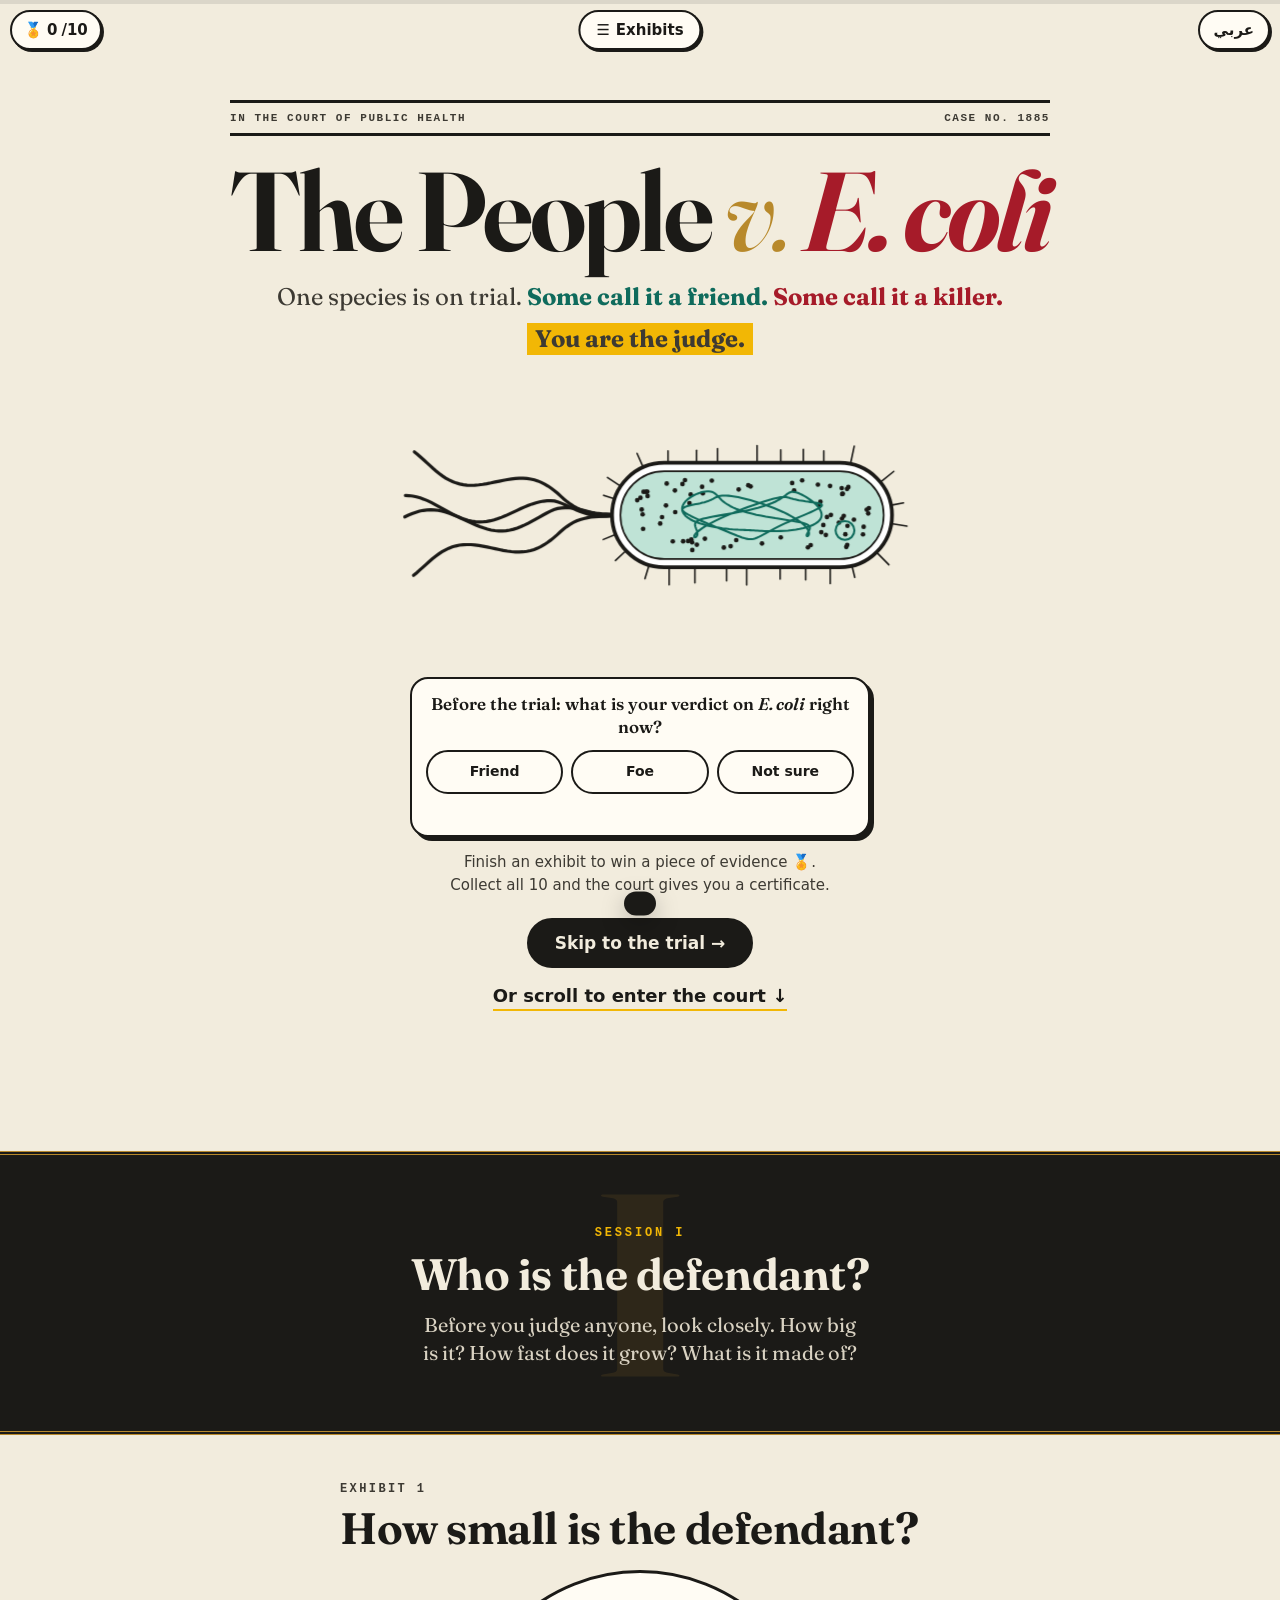
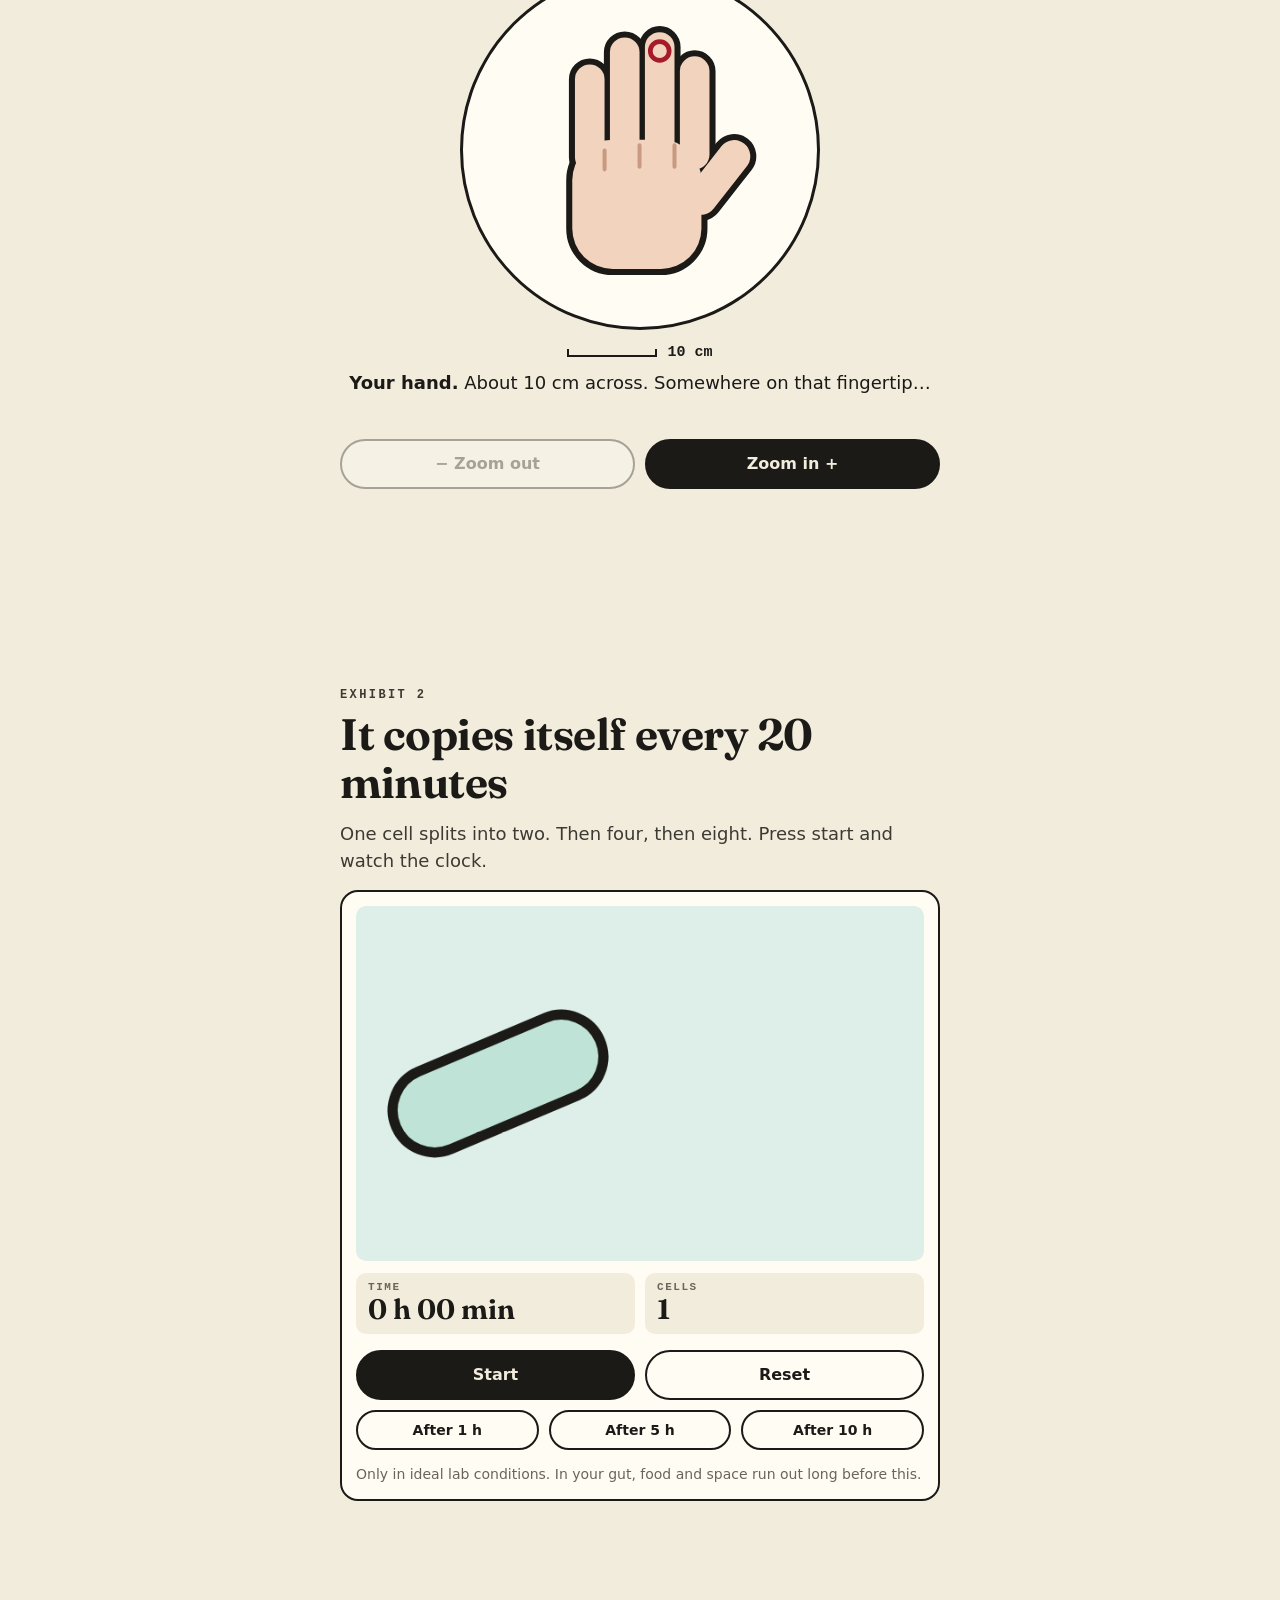
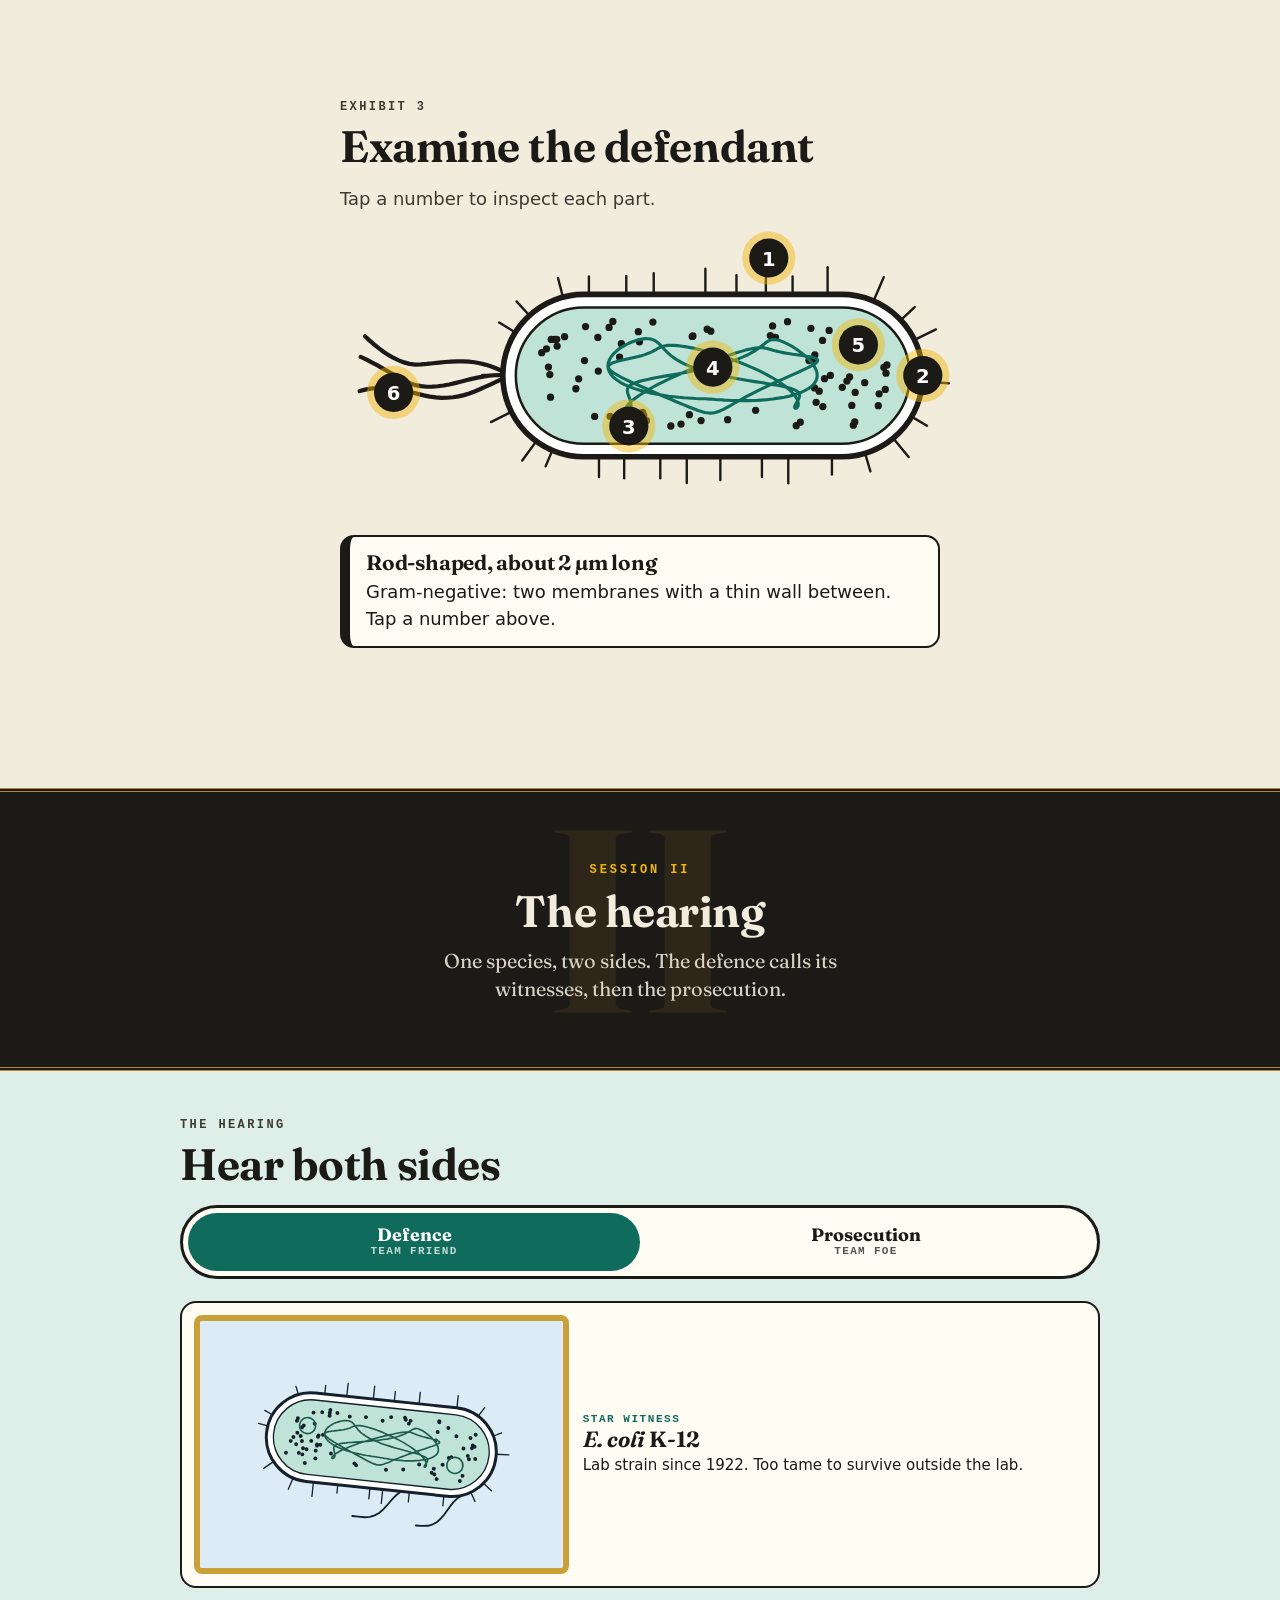
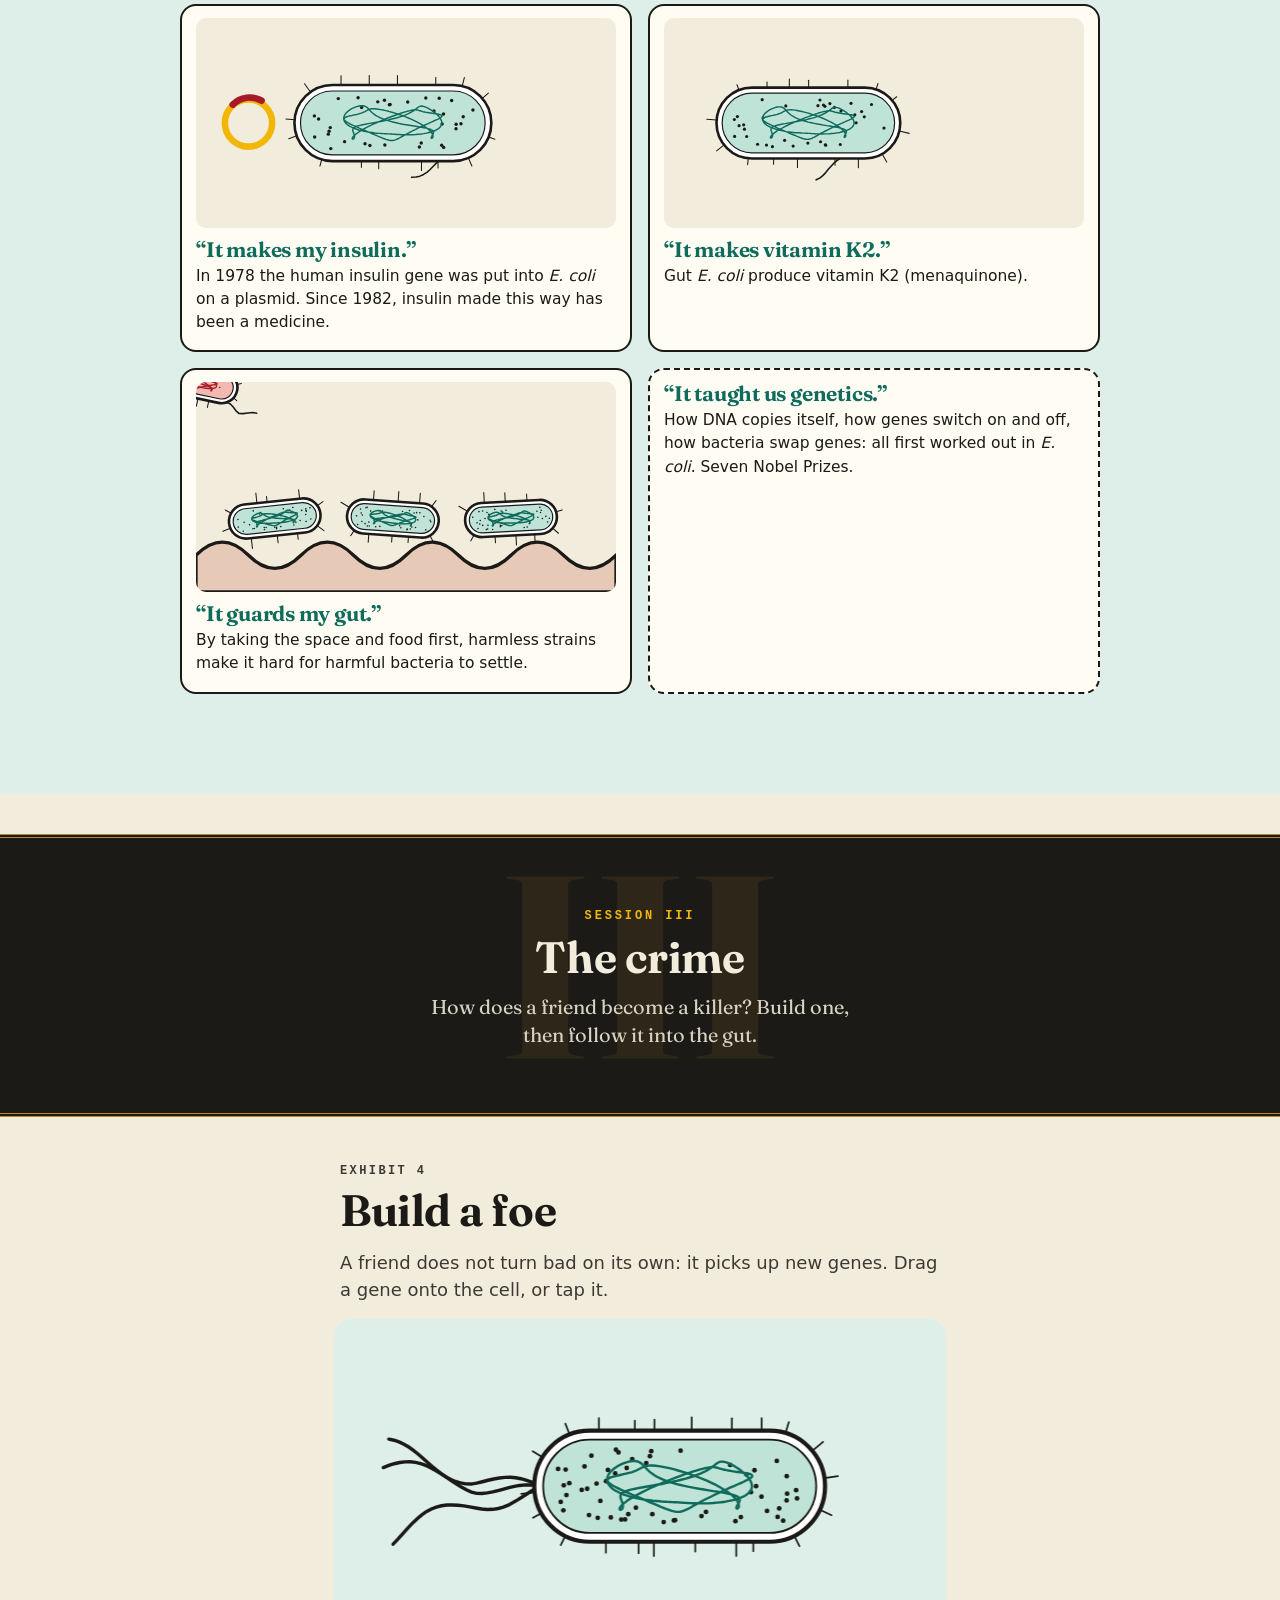
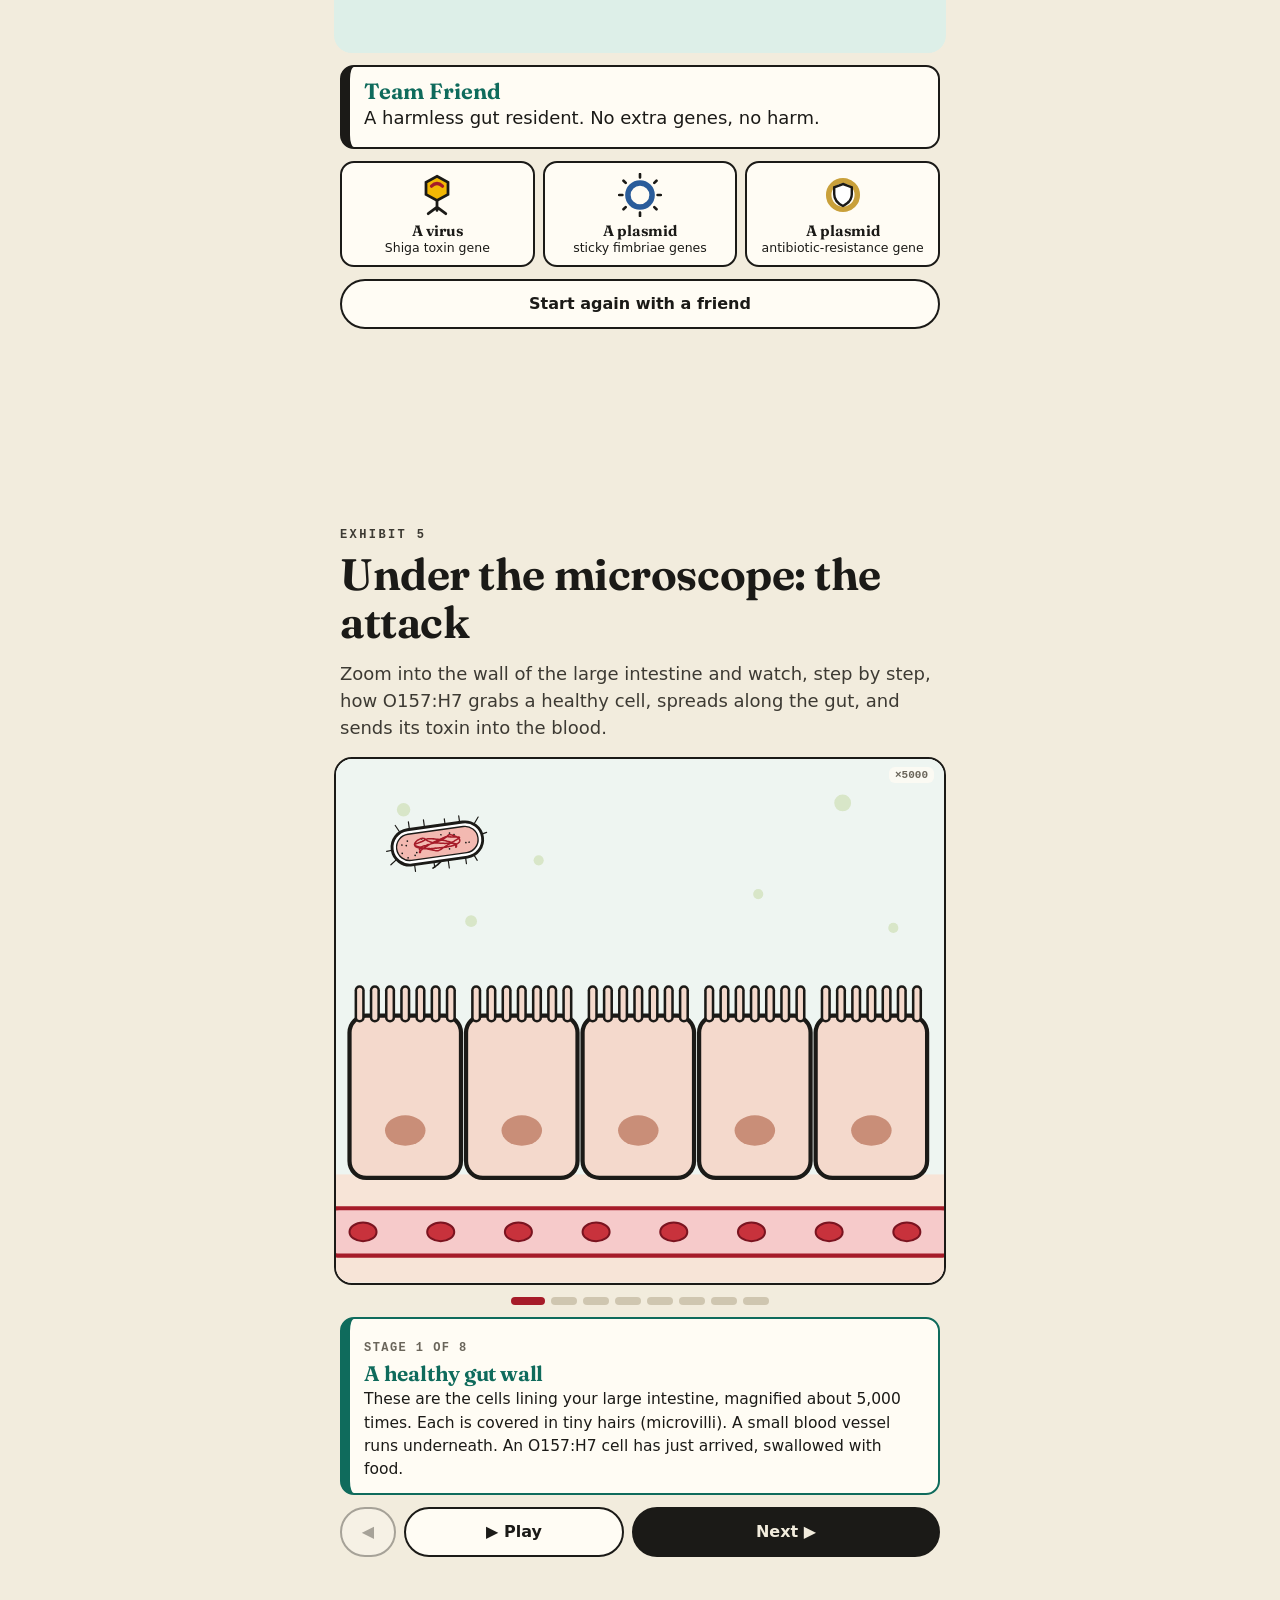
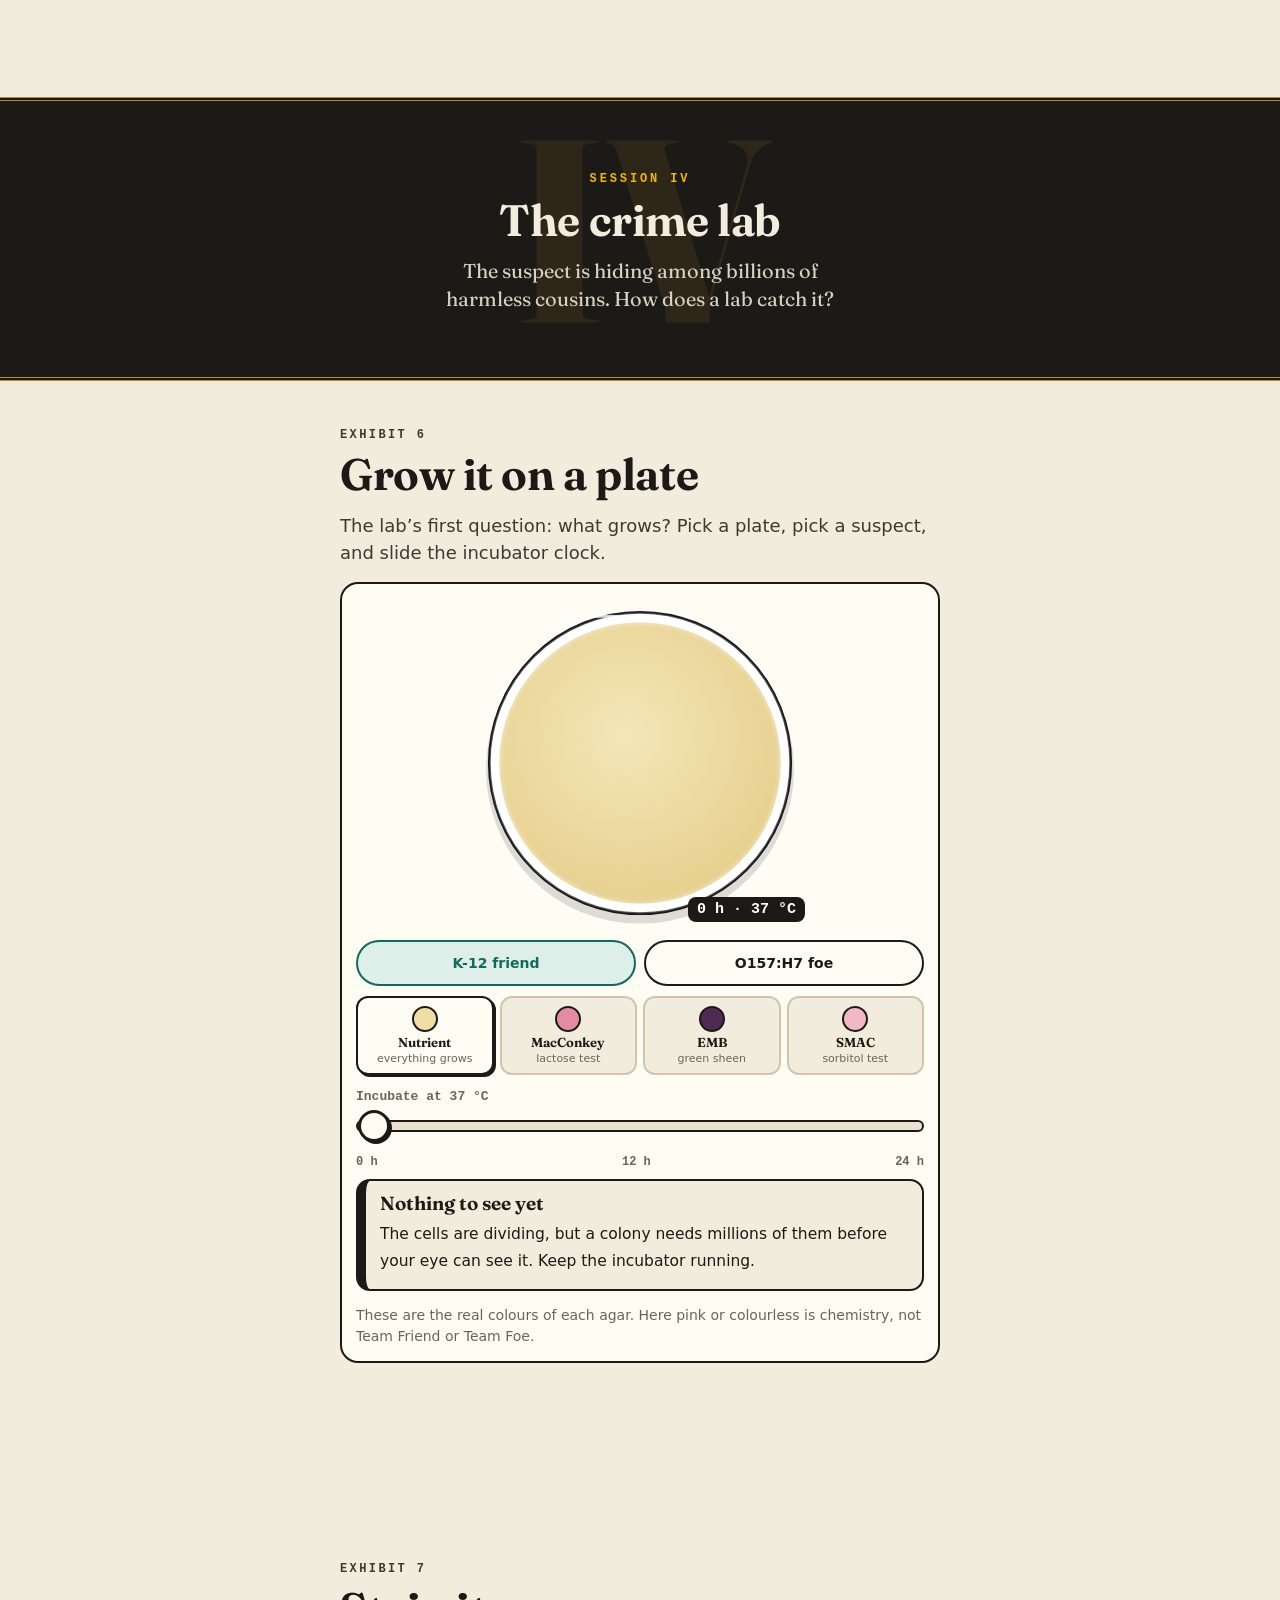
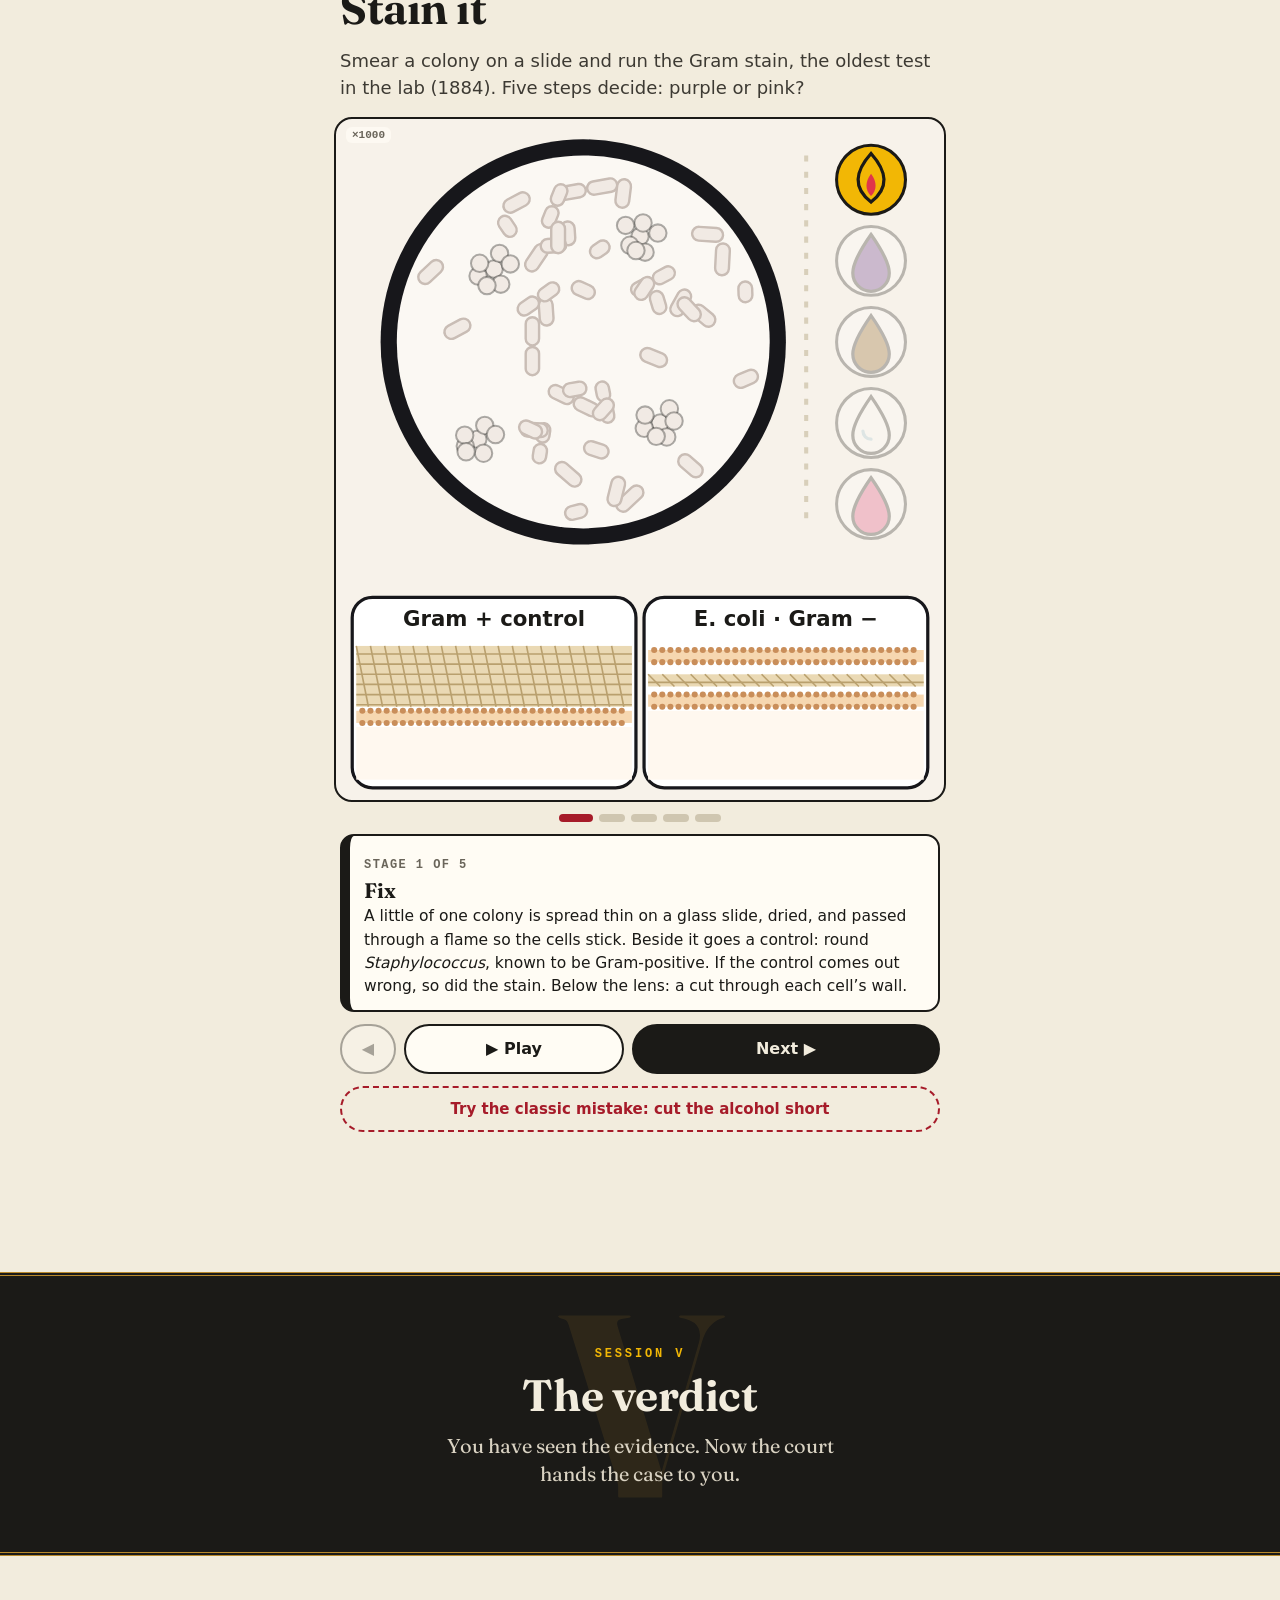
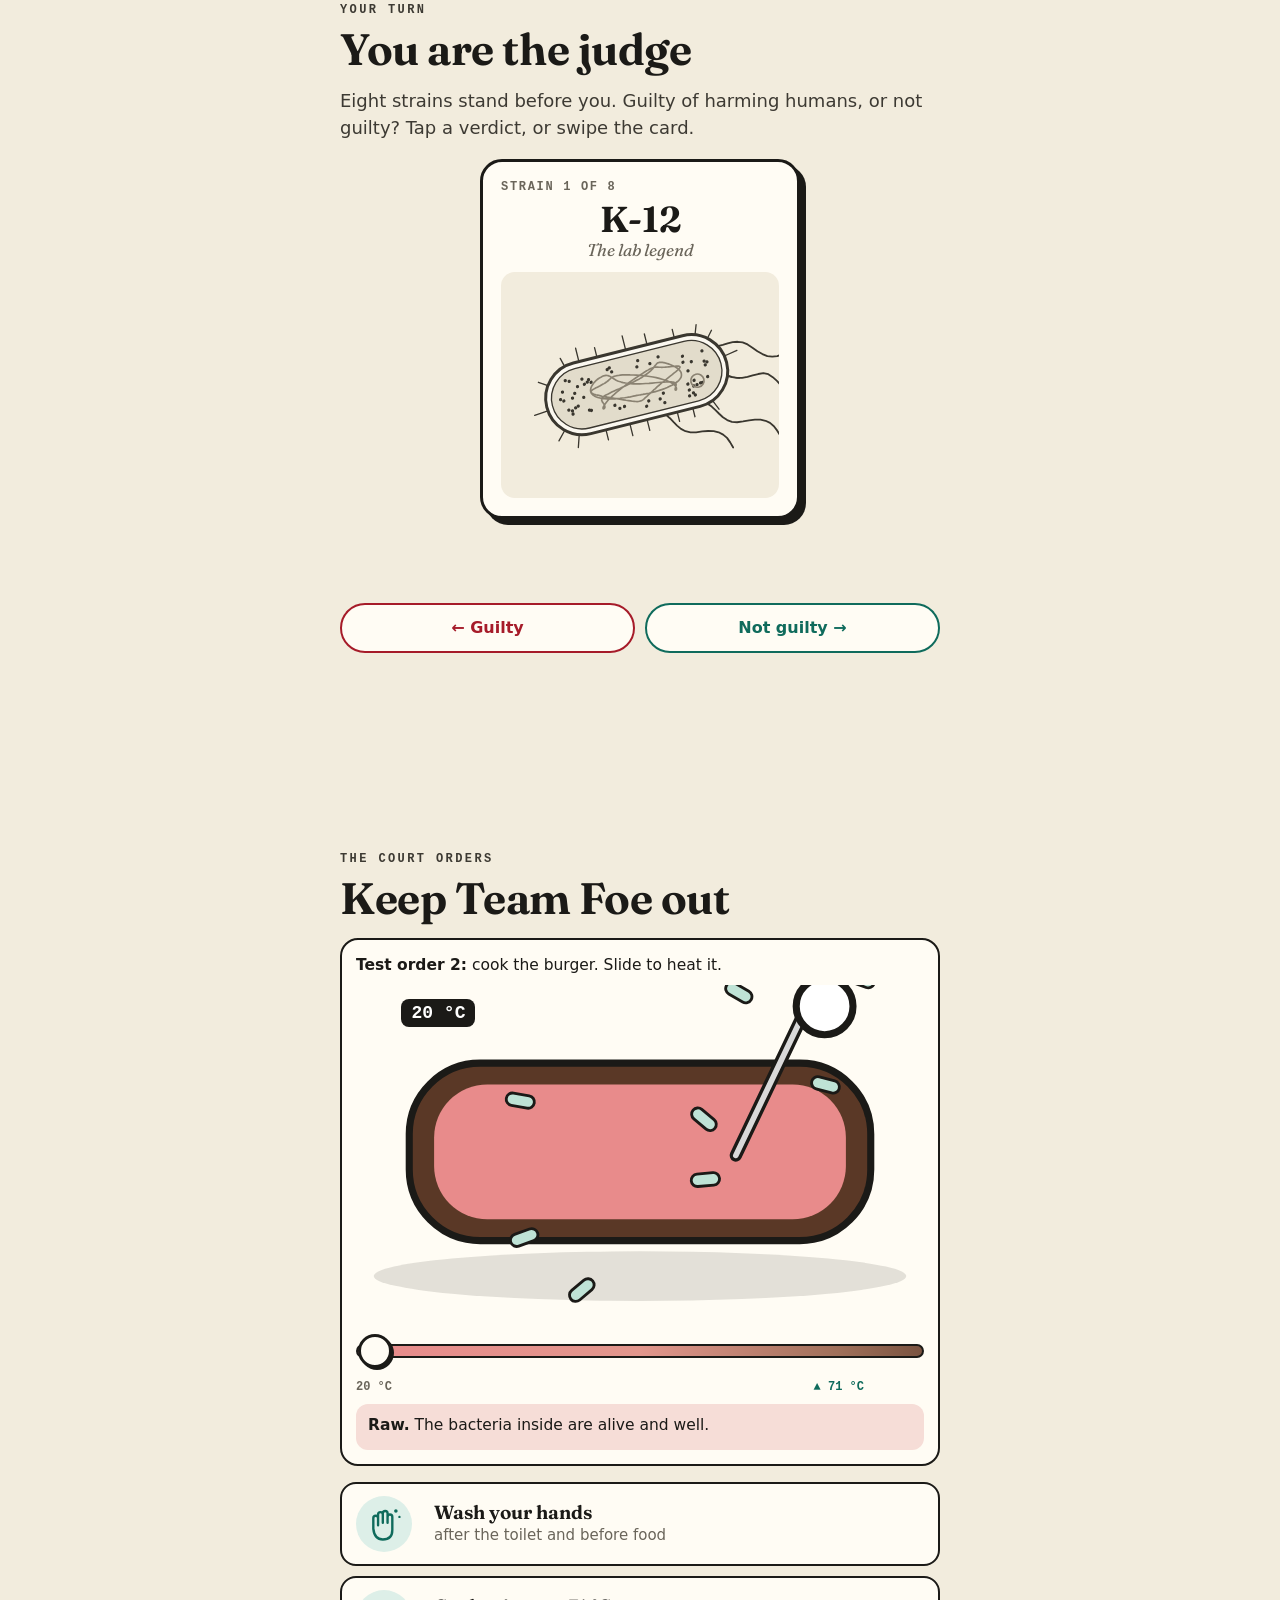
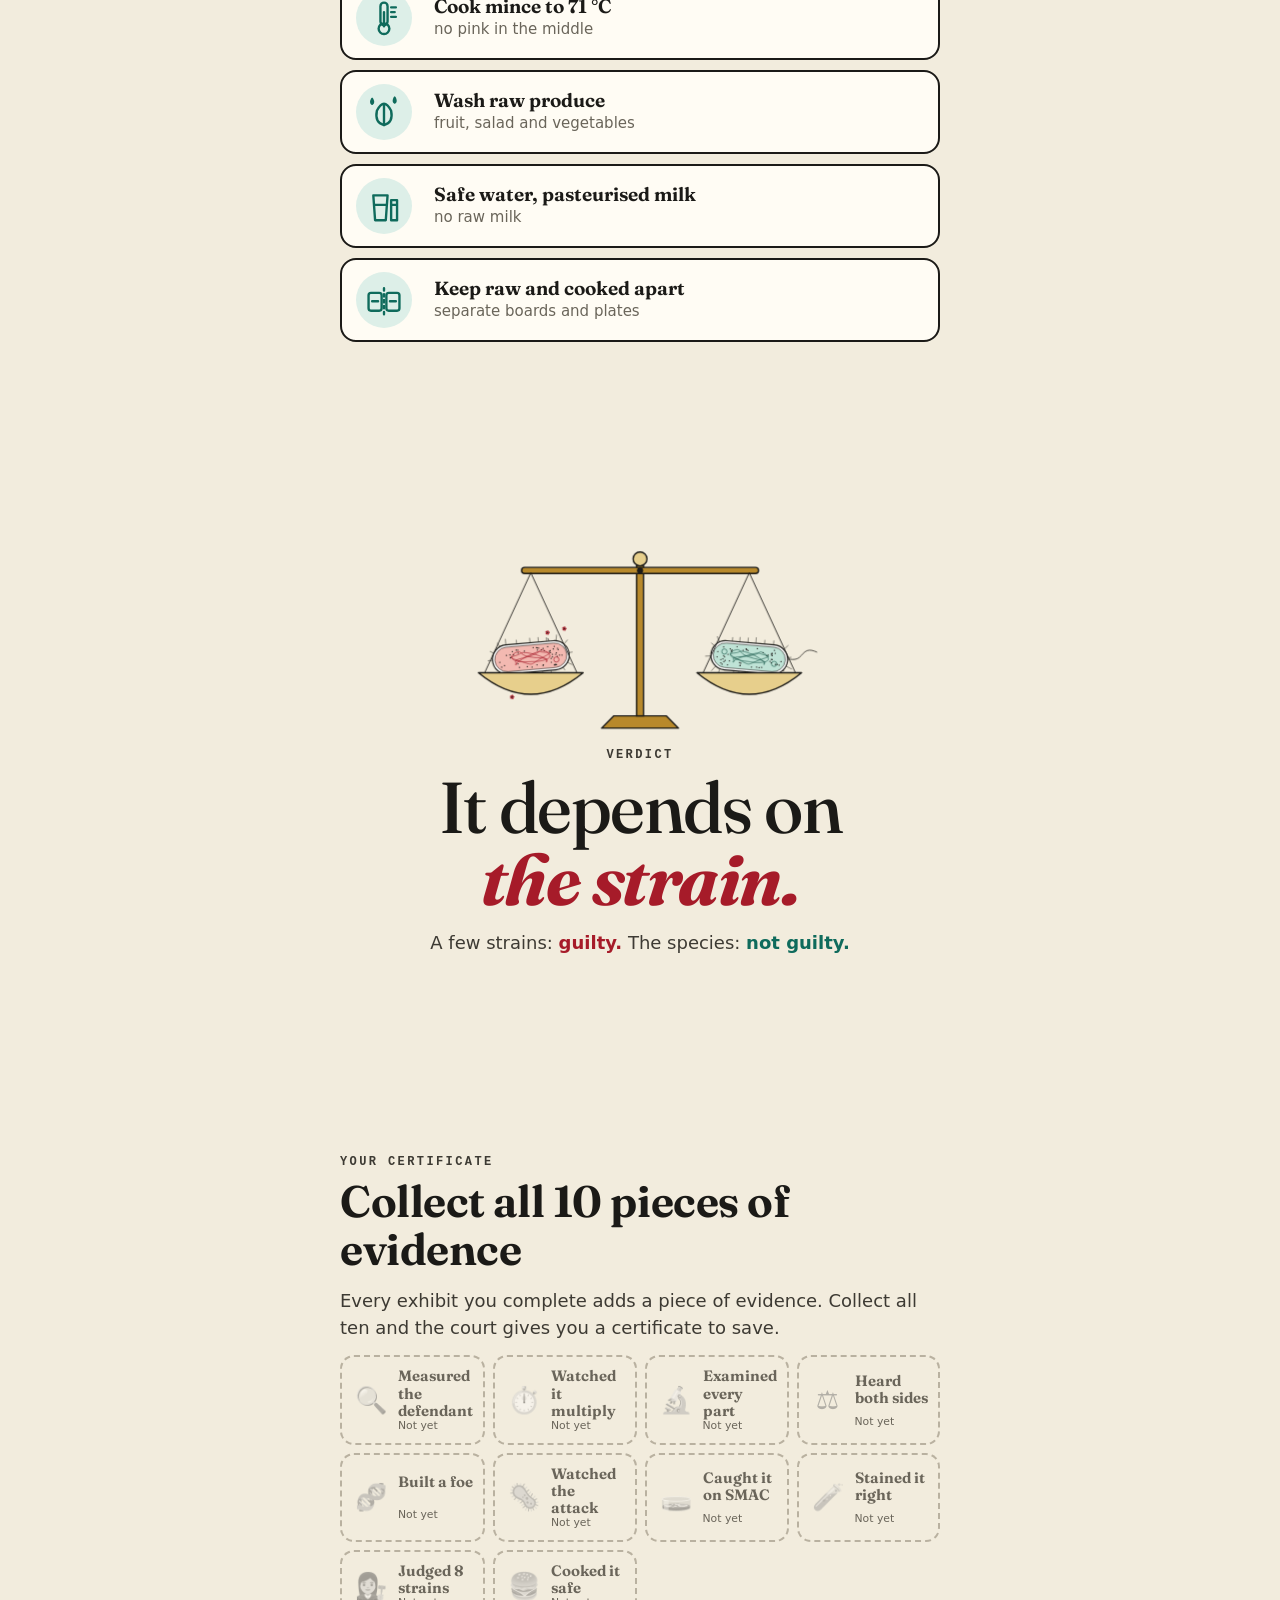
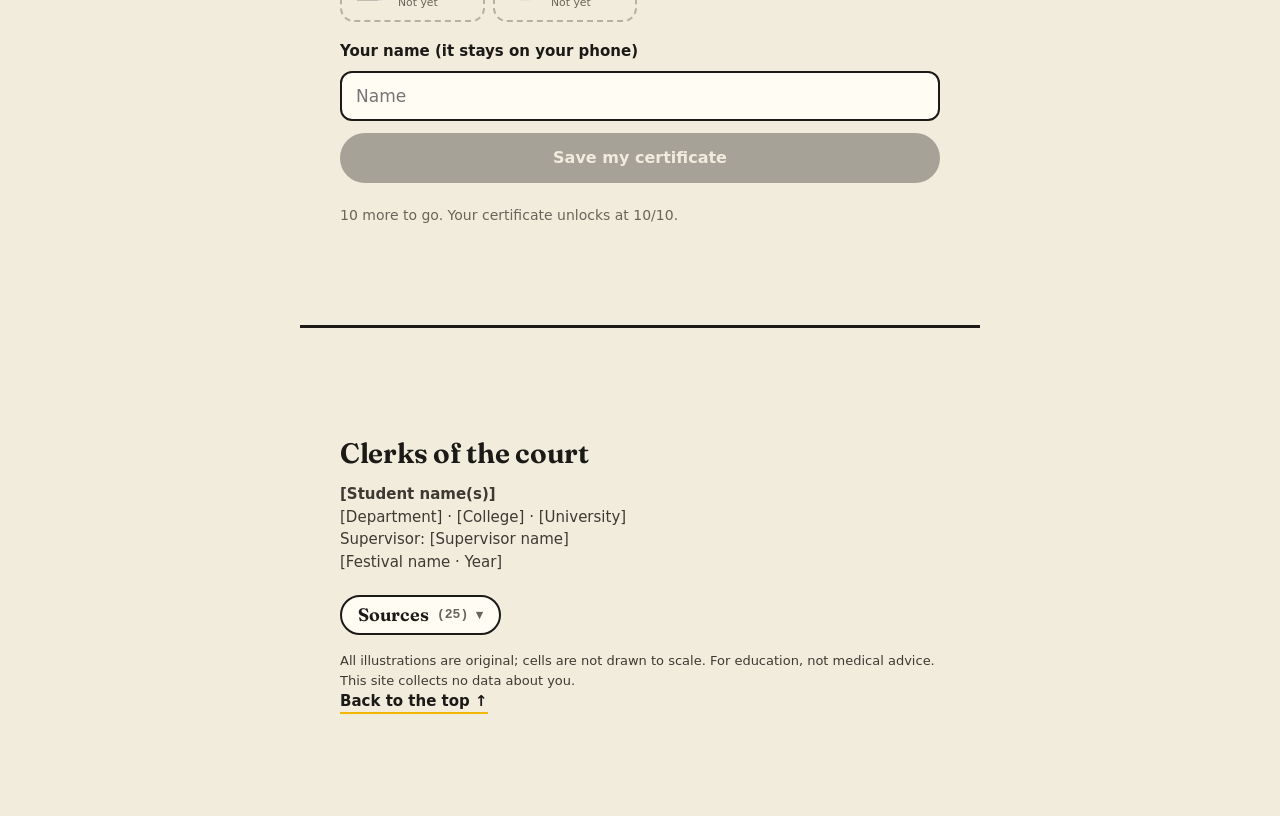
==== commit cfdadfb2: "Certificate: thank the visitor for trying the site Co-Authored-By: Claude Opus 5.5 <noreply@anthropi" ====
--- a/index.html
+++ b/index.html
@@ -376,8 +376,8 @@
   <a class="scroll" href="#top" data-i18n="top">Back to the top ↑</a>
 </footer>
 
-<script src="js/i18n.js?v=a0653922" defer></script>
+<script src="js/i18n.js?v=047beb33" defer></script>
 <script src="js/main.js?v=1e10538e" defer></script>
-<script src="js/play.js?v=0fd0c60b" defer></script>
+<script src="js/play.js?v=7429fcfd" defer></script>
 </body>
 </html>
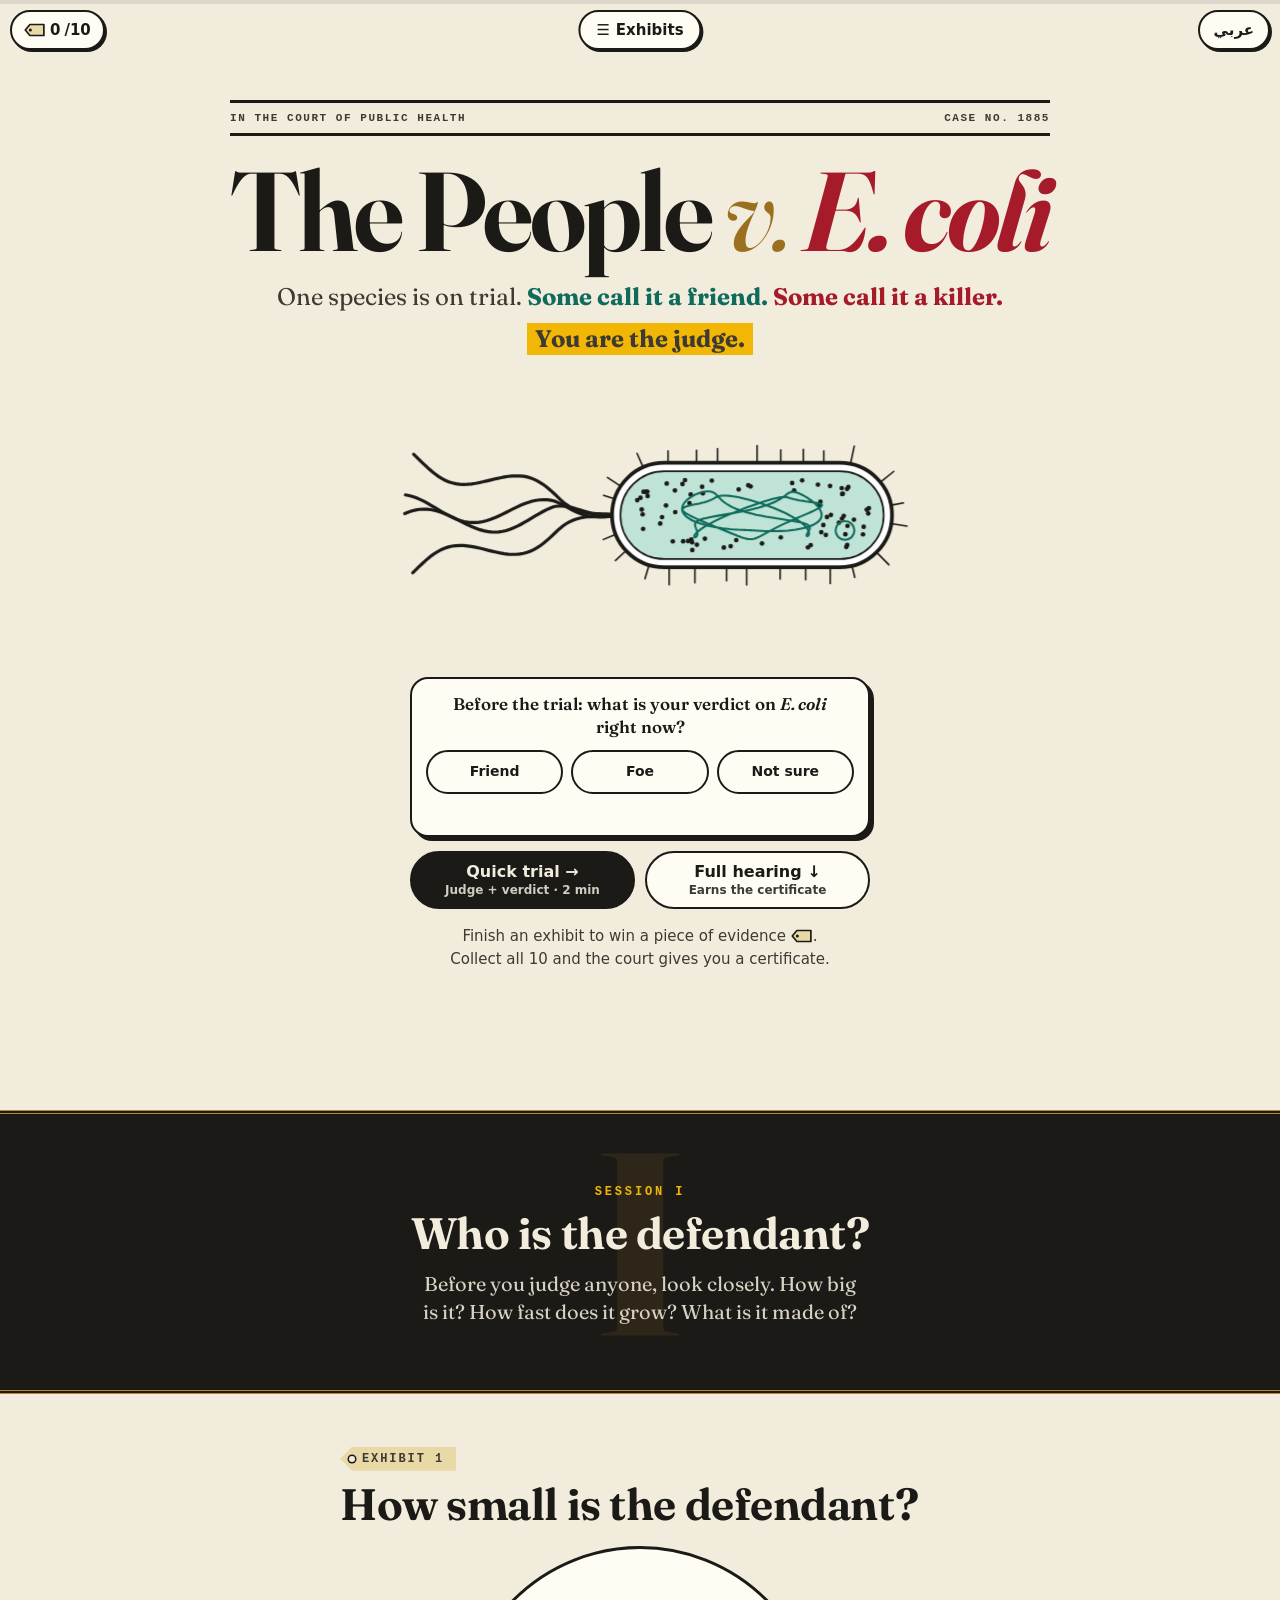
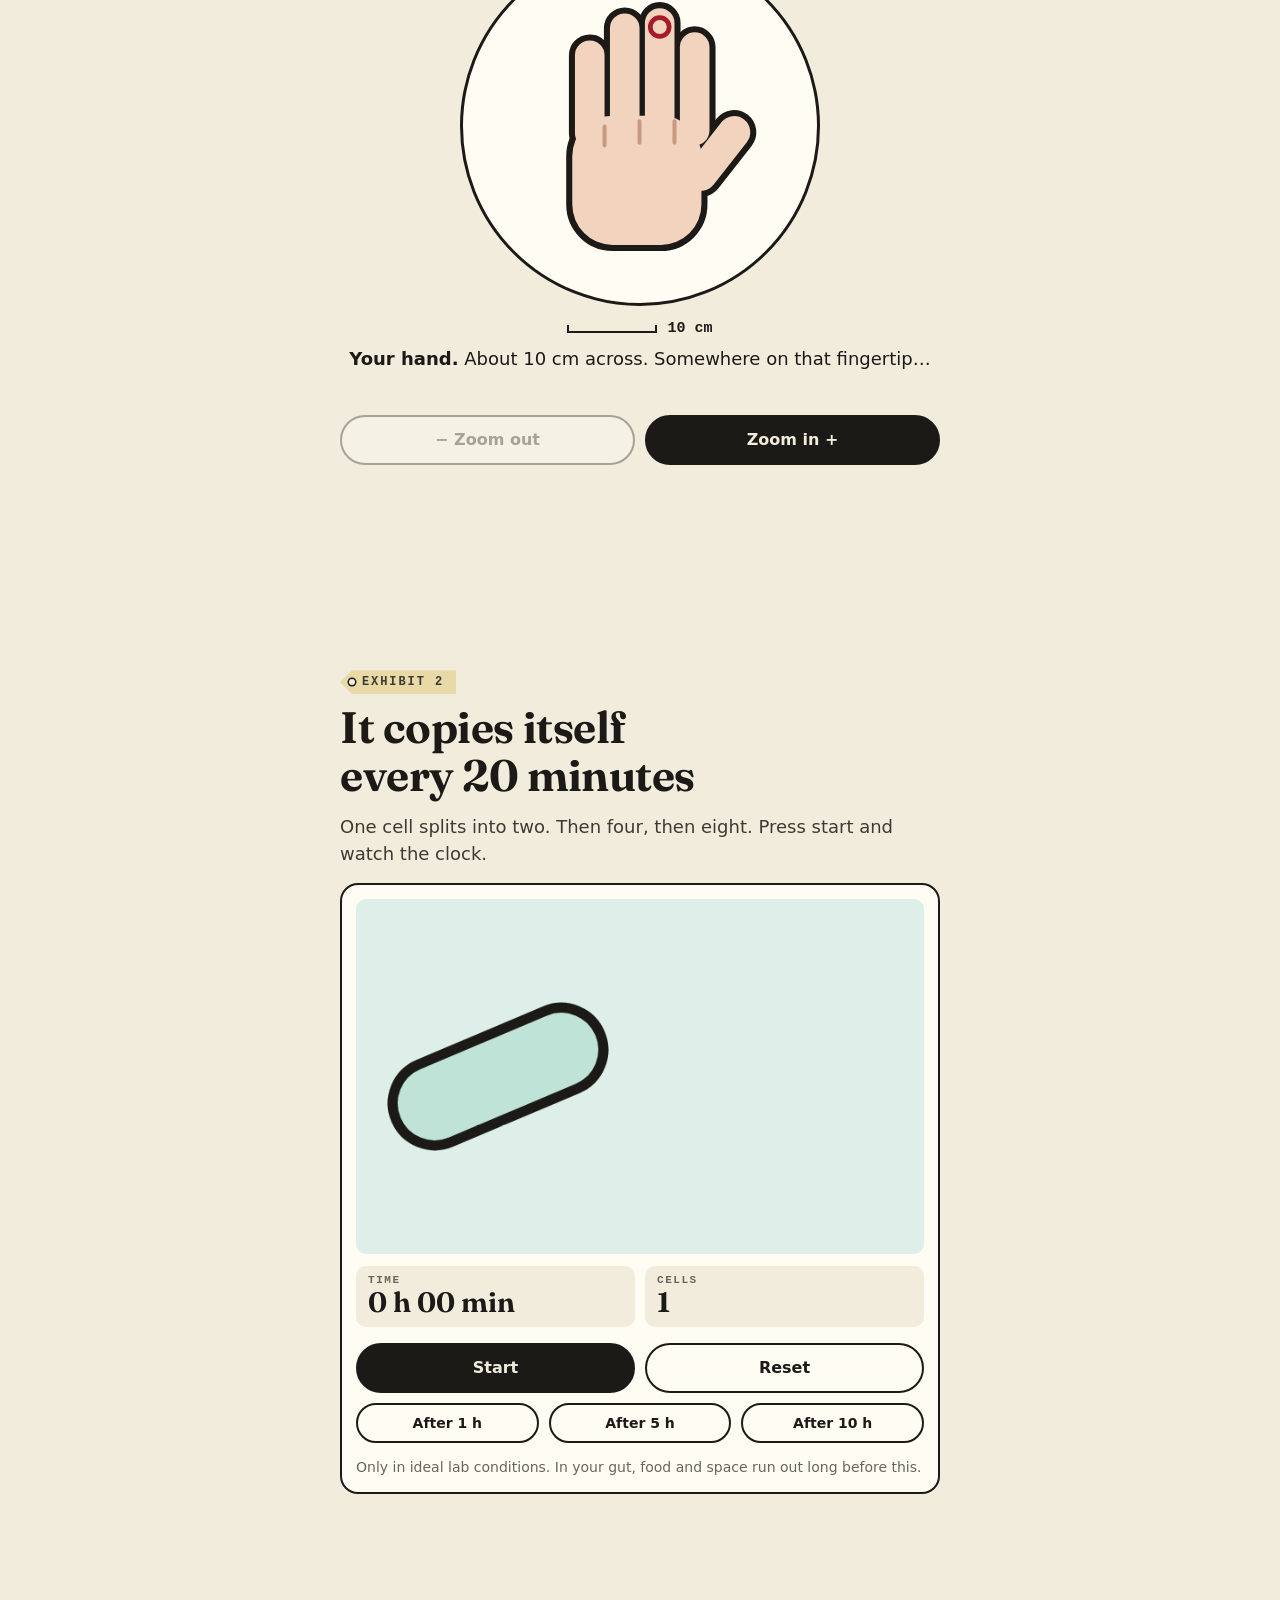
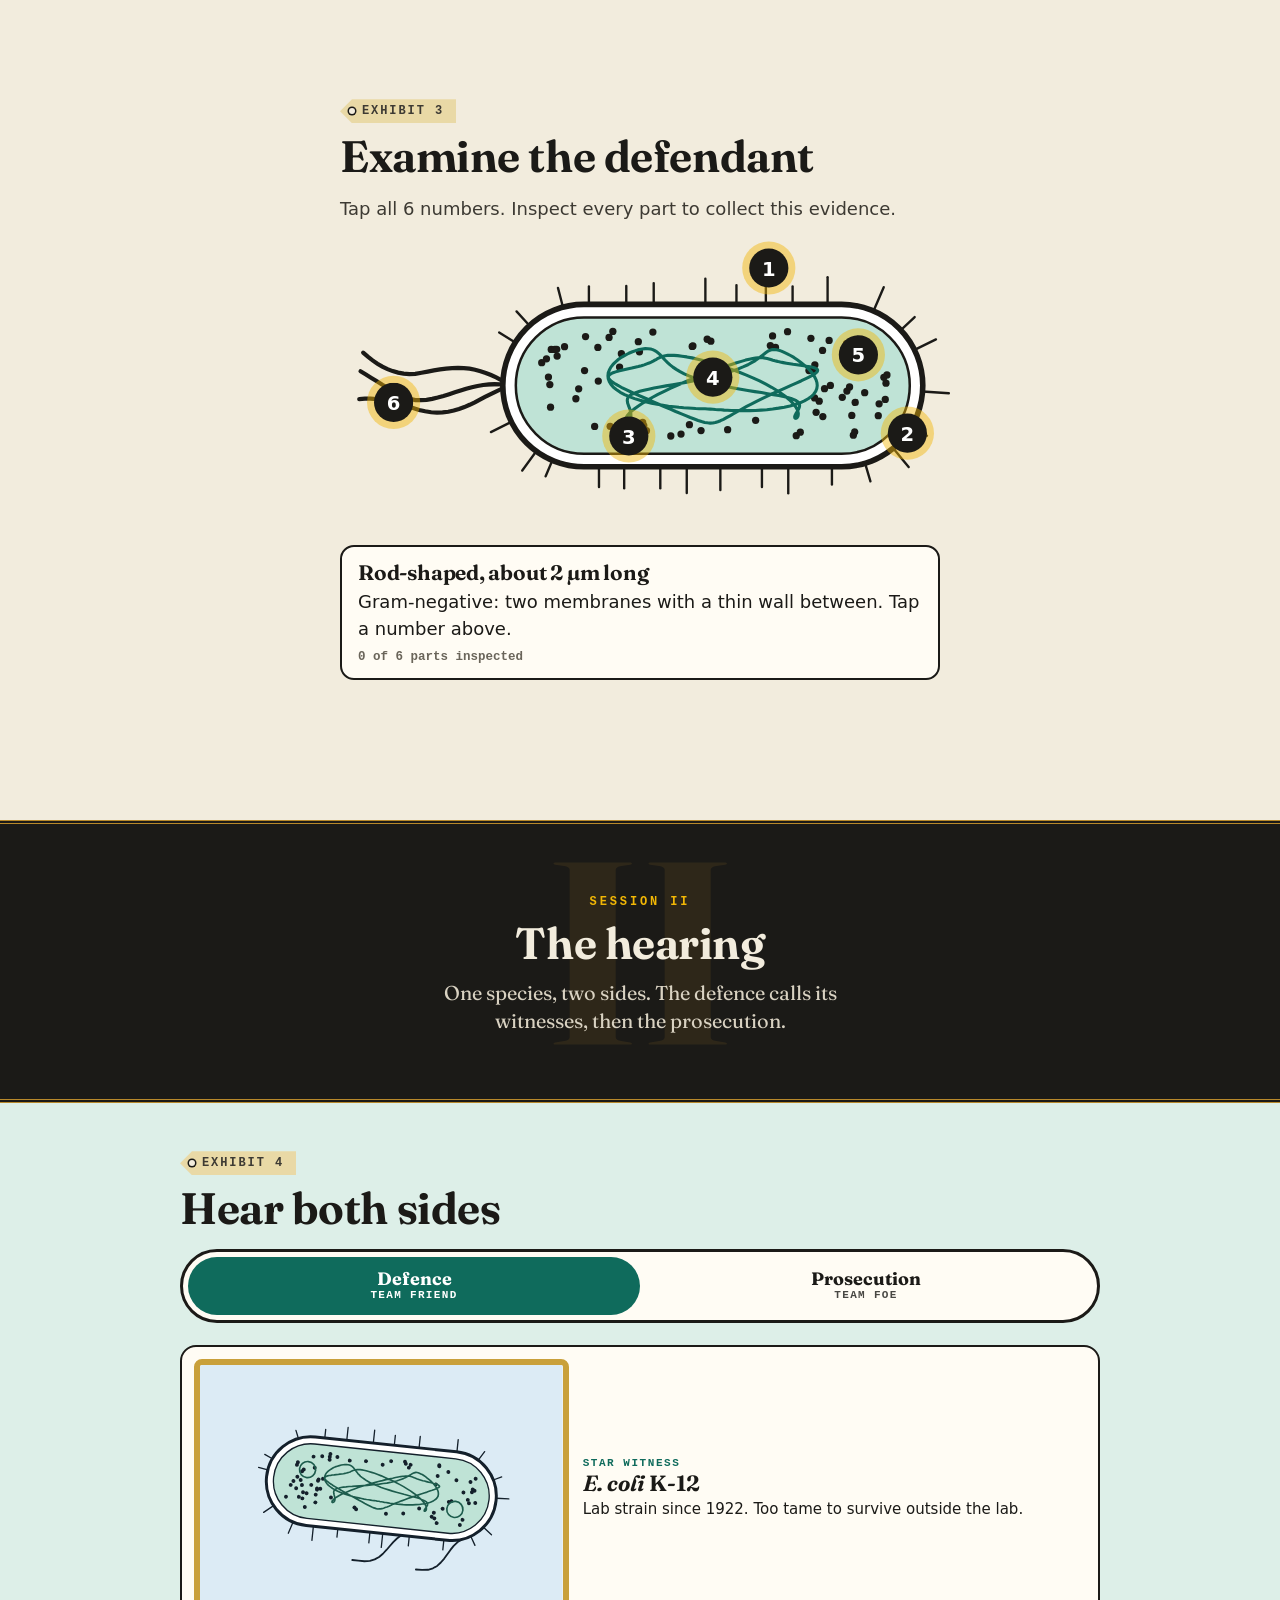
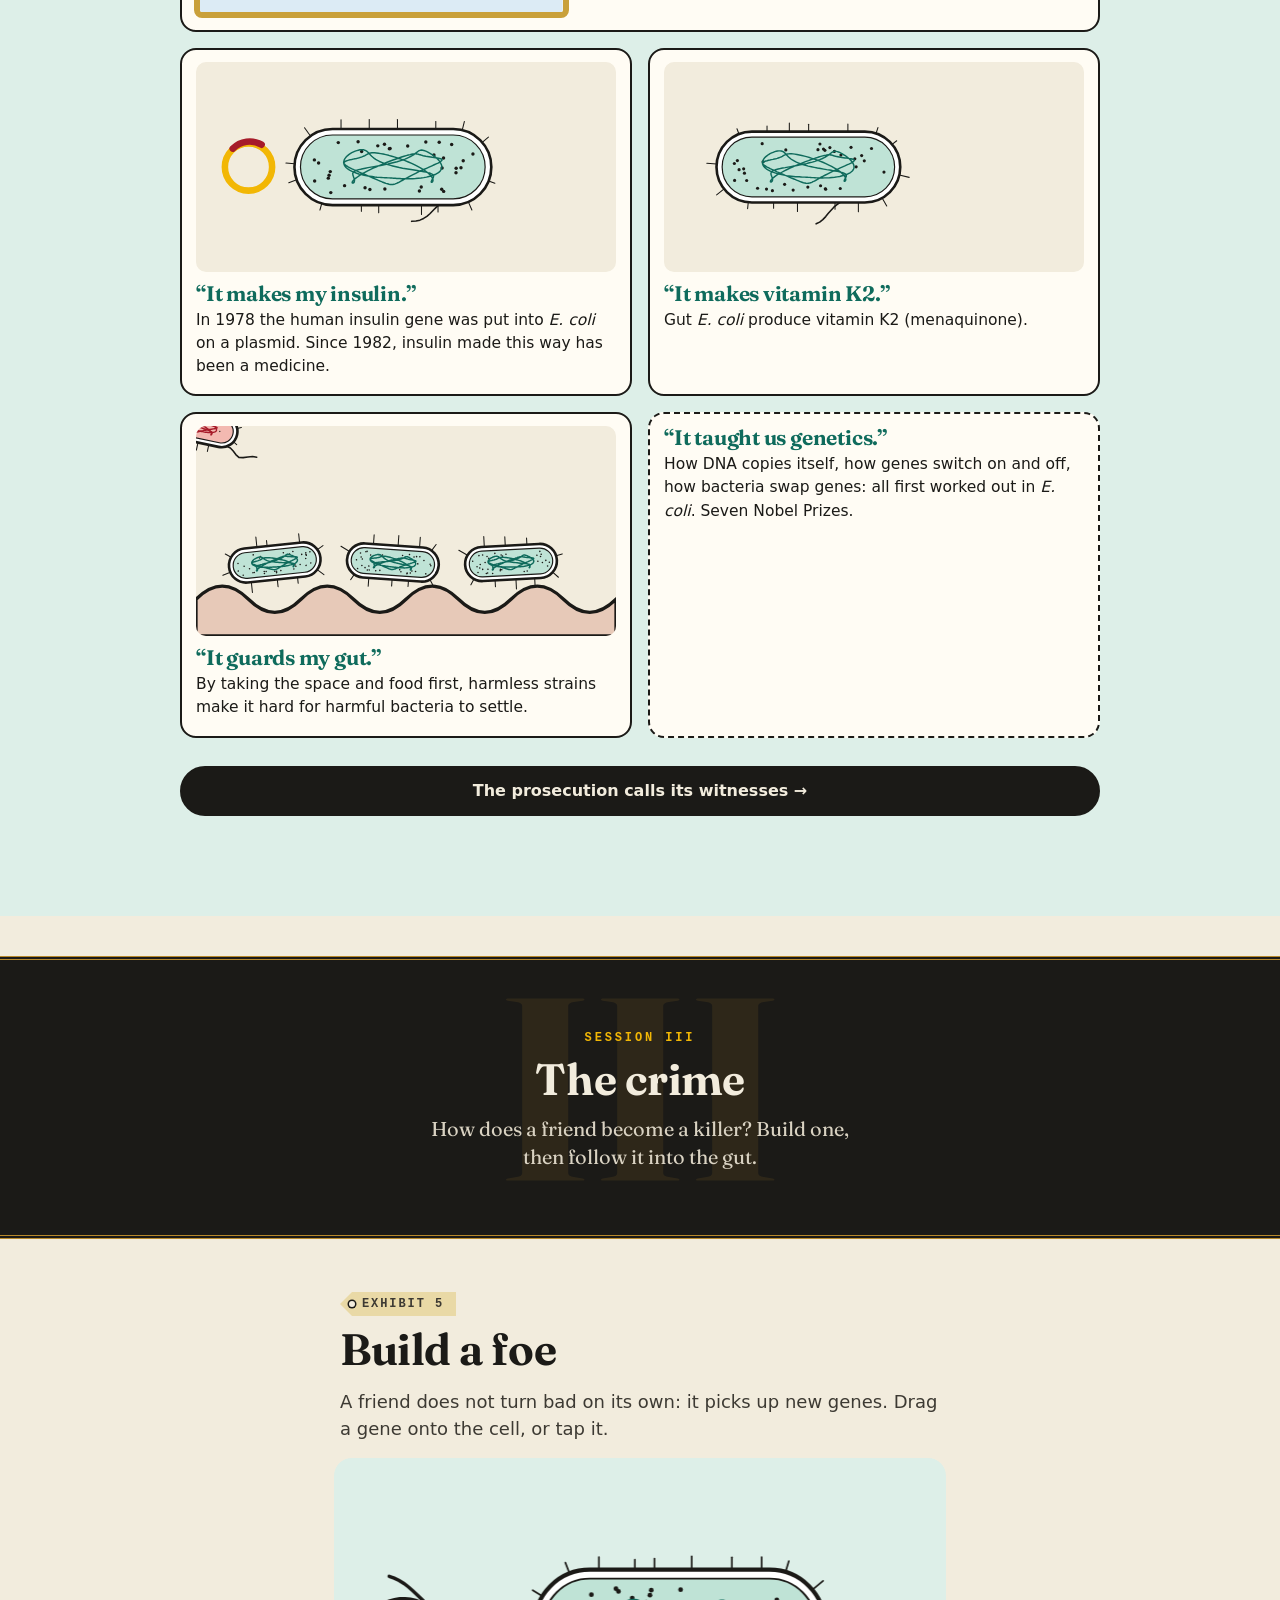
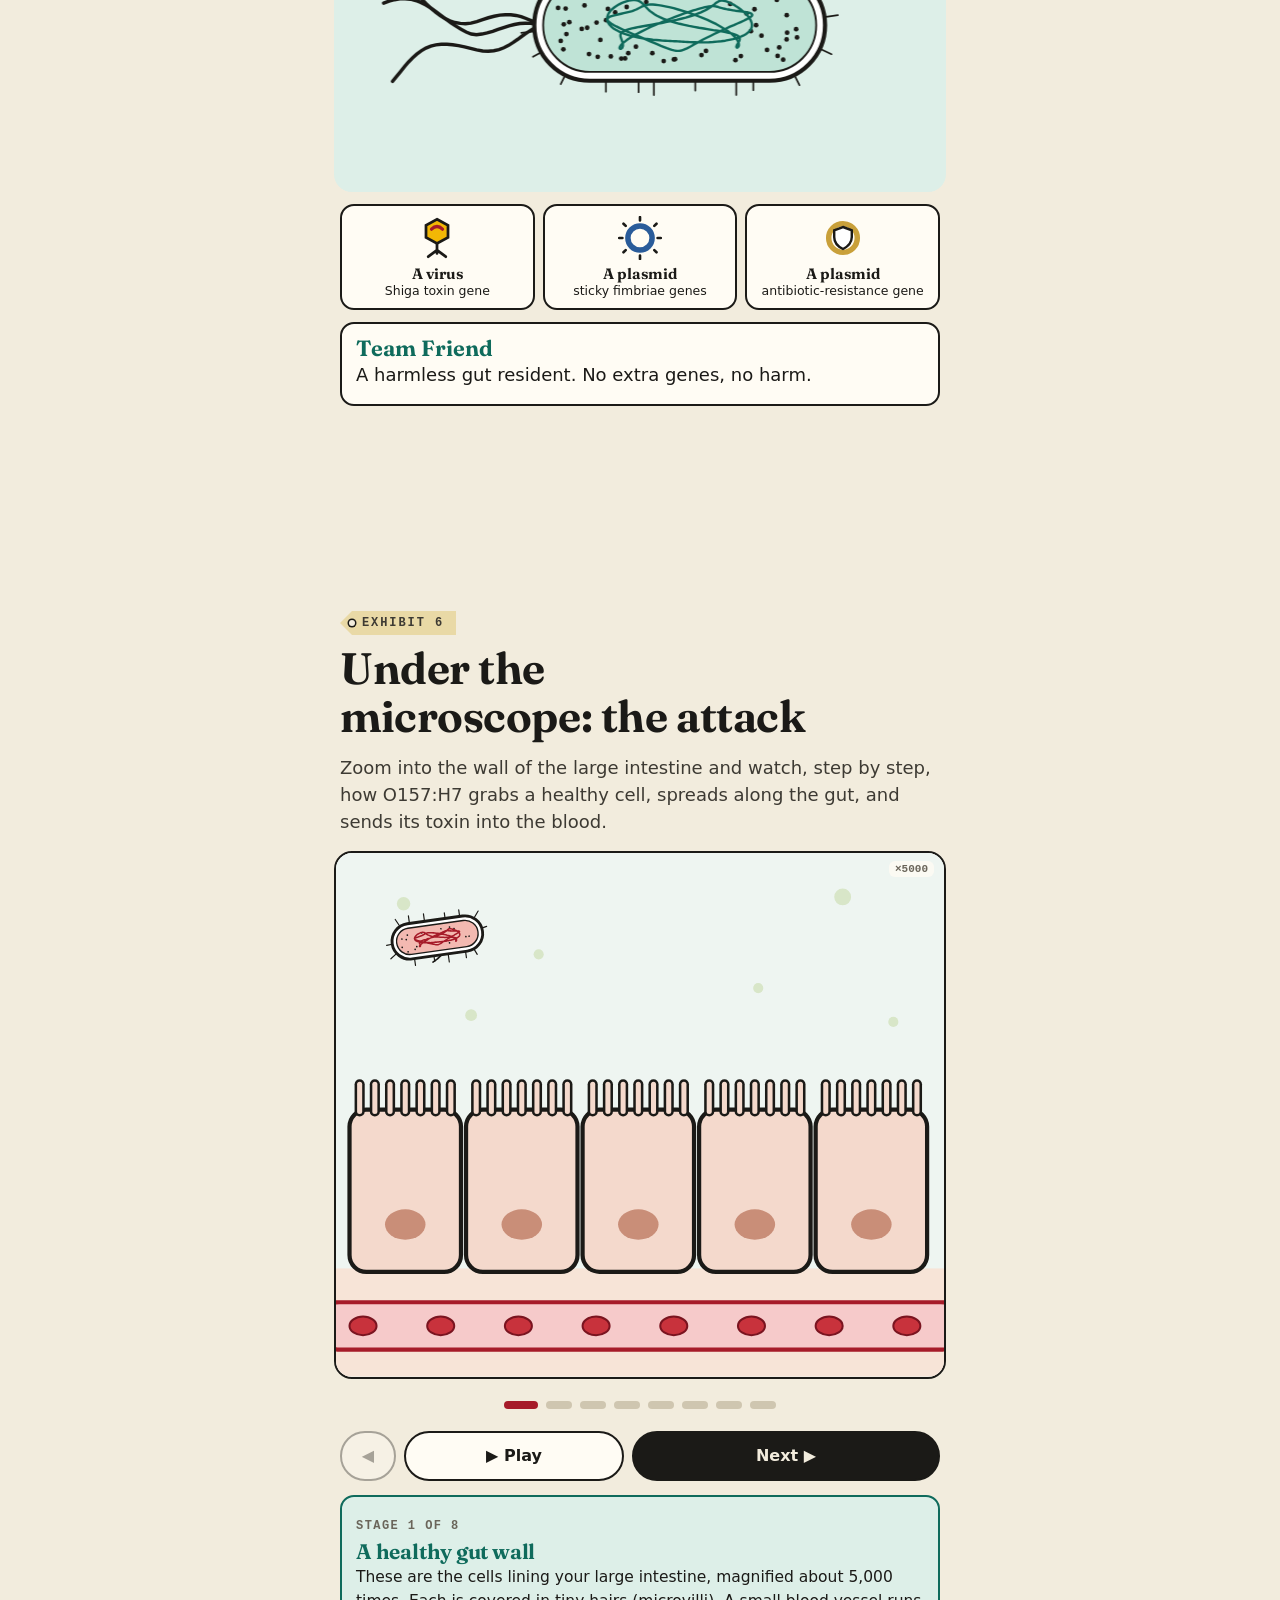
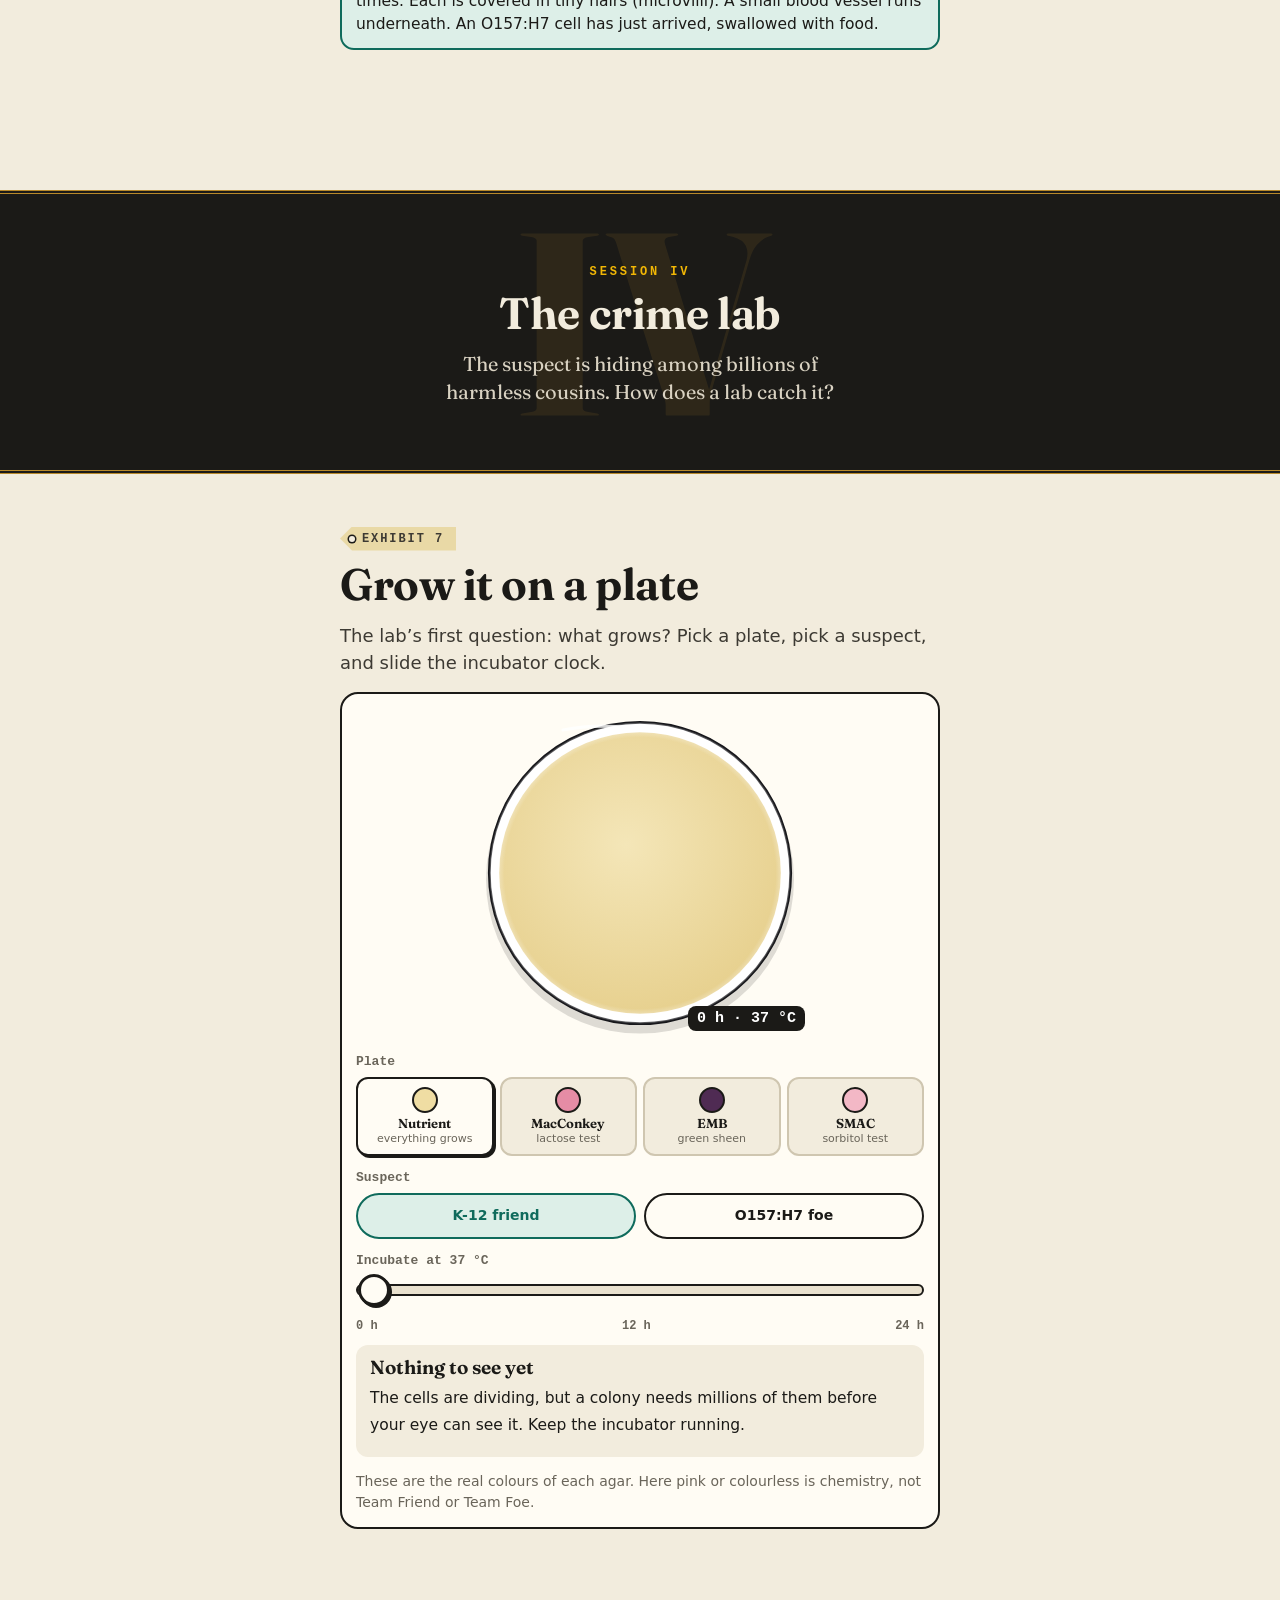
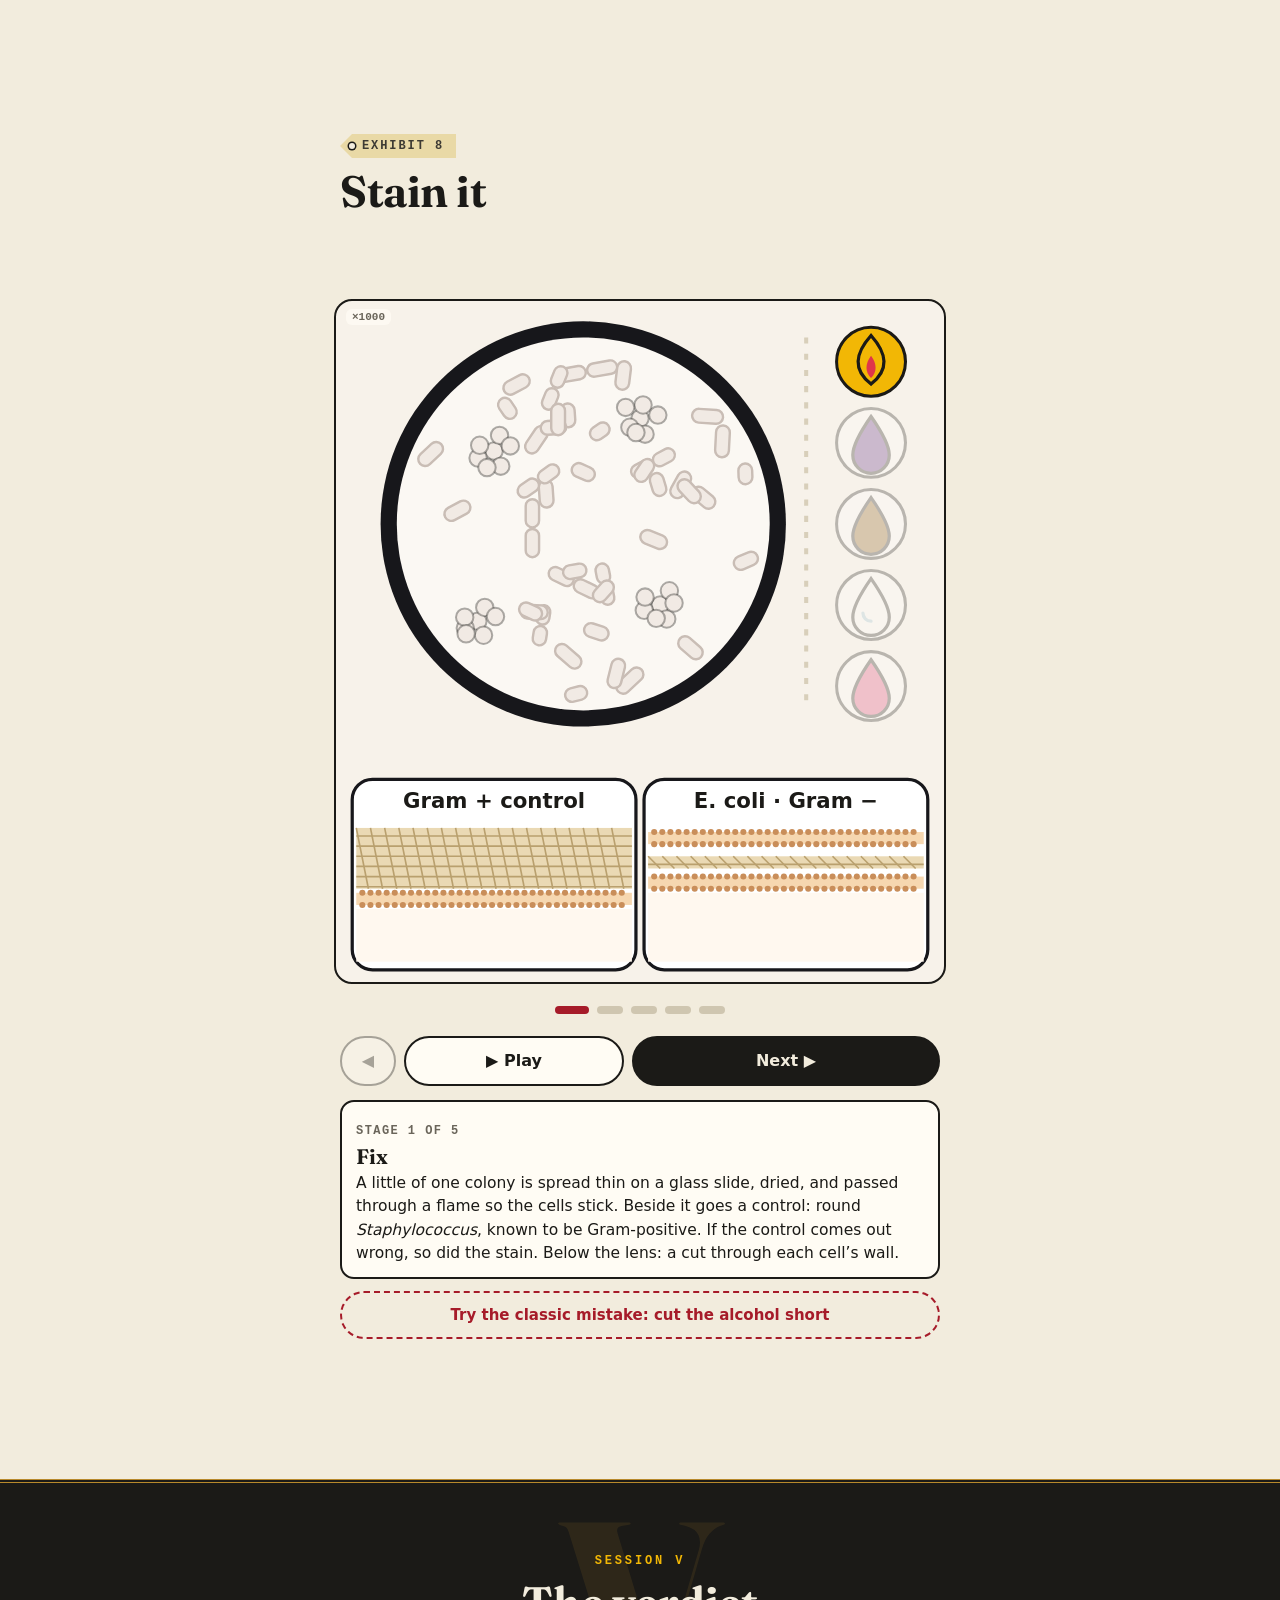
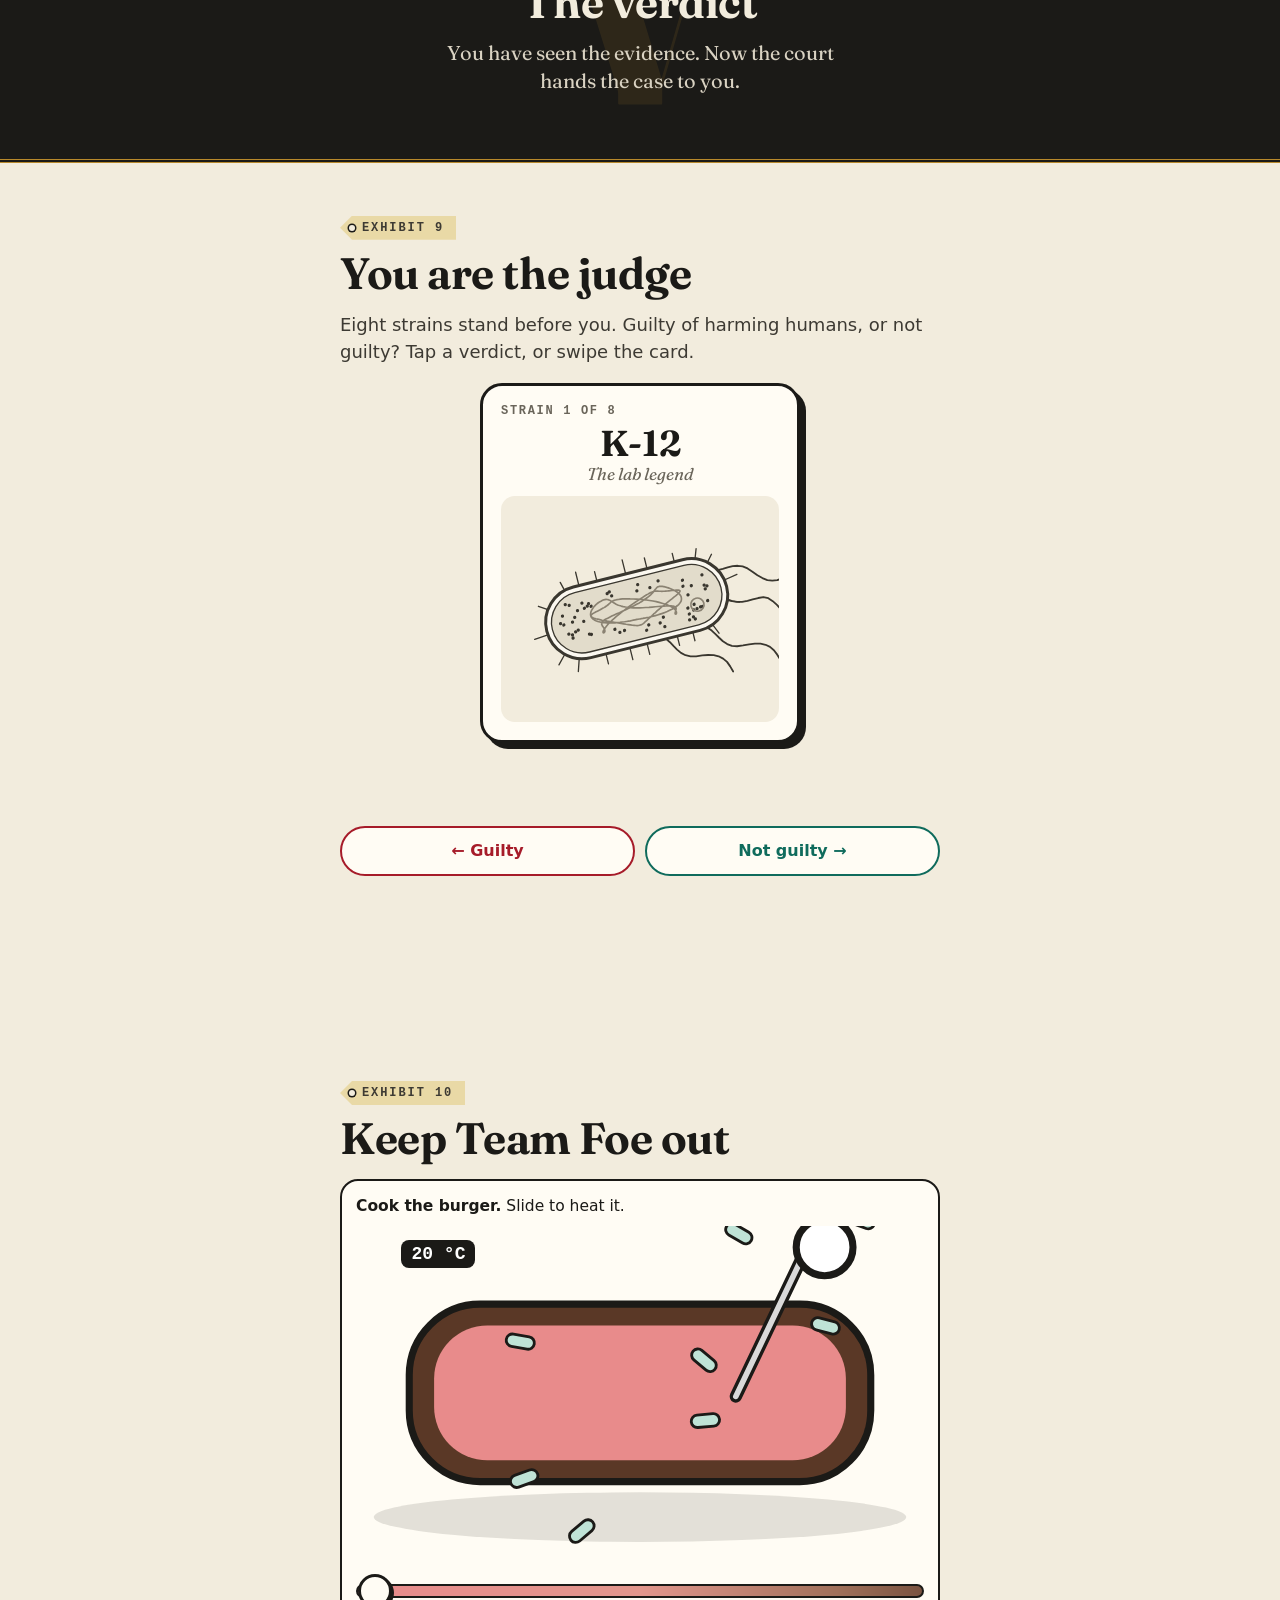
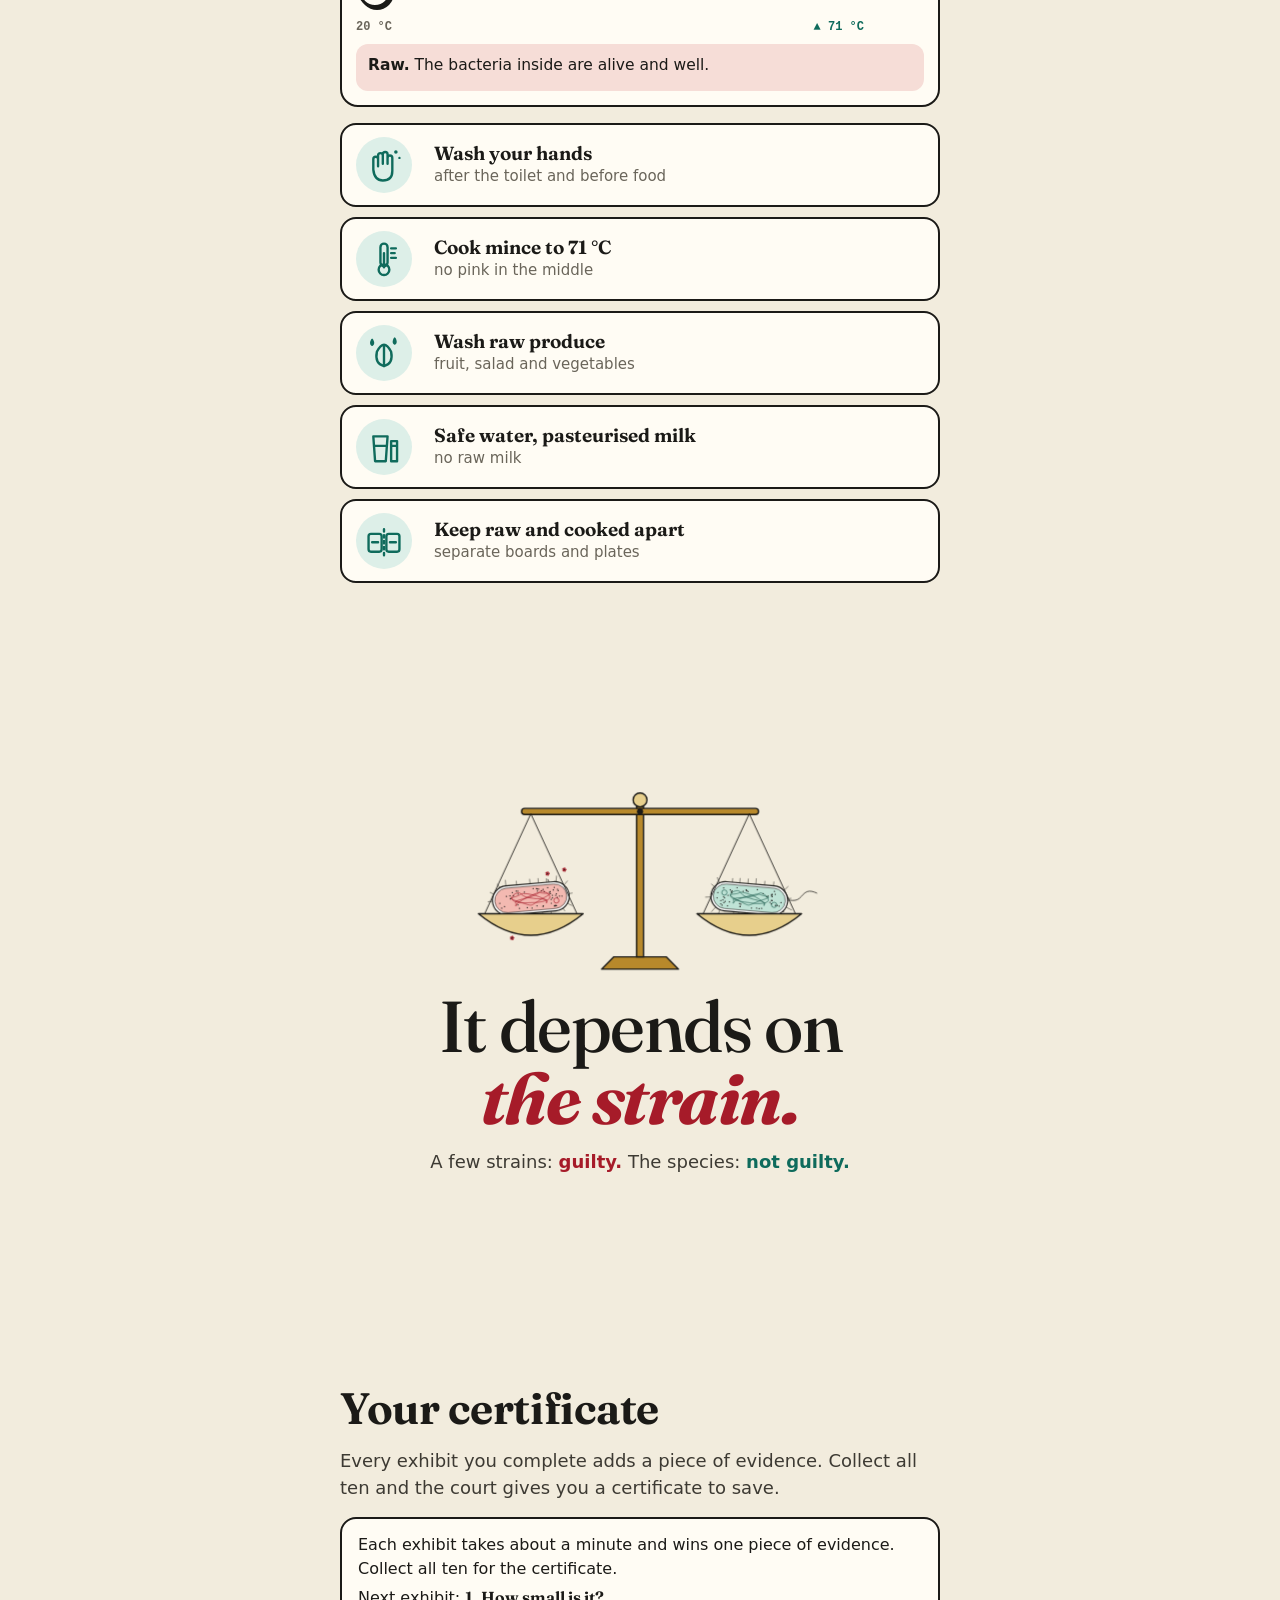
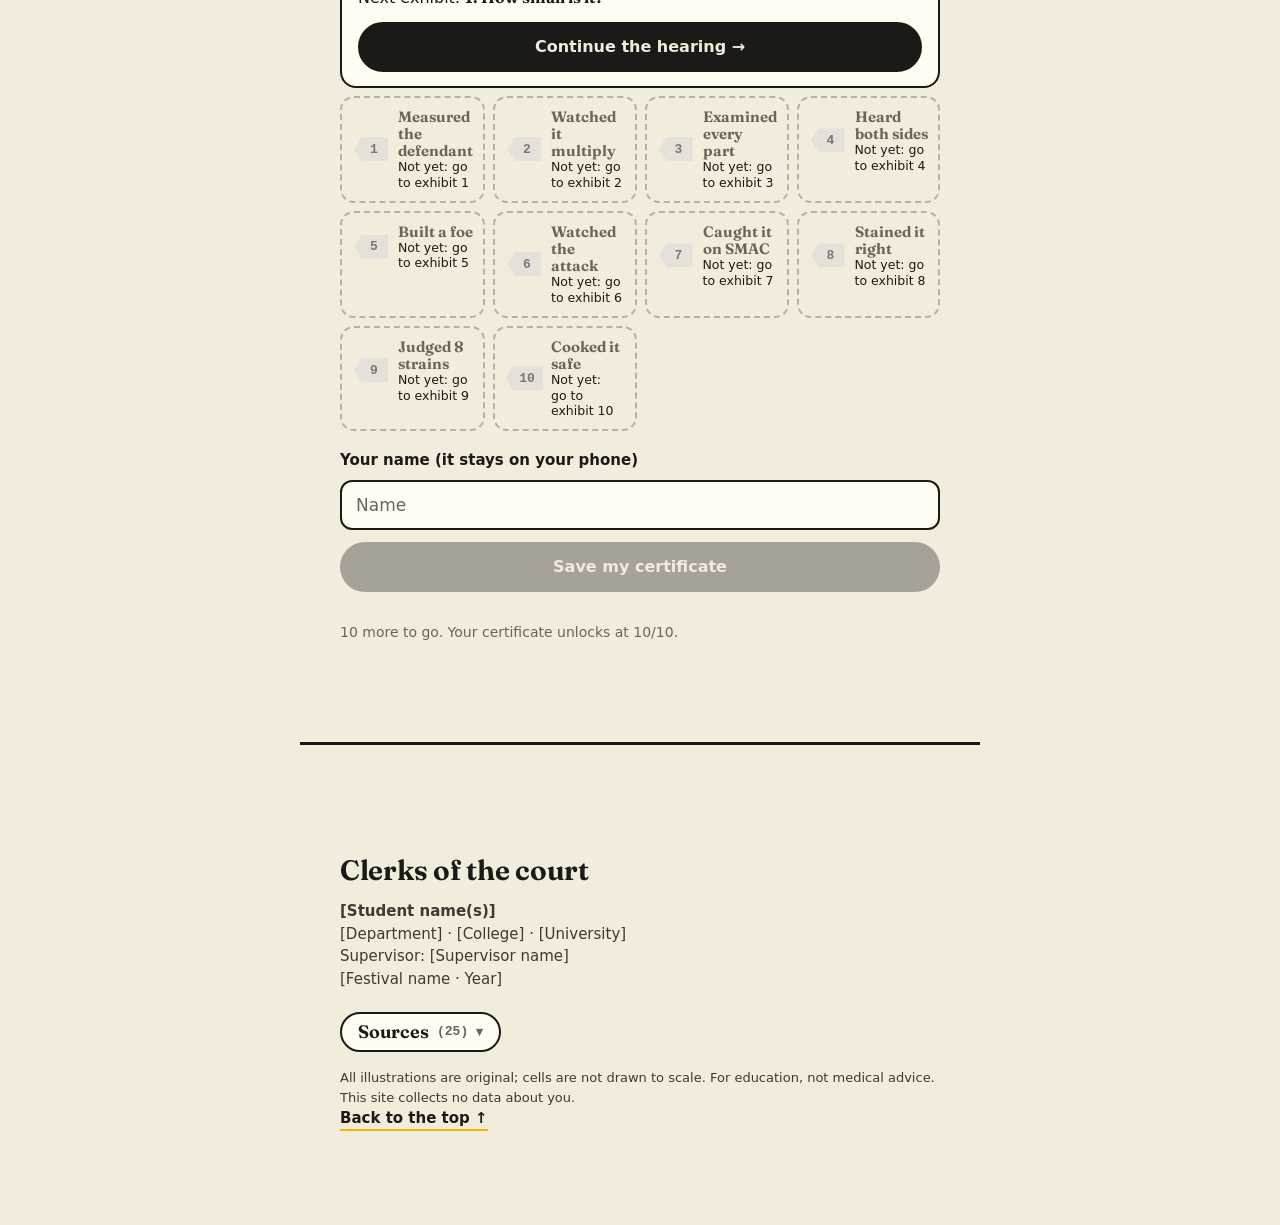
==== commit 1972cabc: "Site v2: two-route hero, Exhibits 1-10, certificate preview Replace the site with the refined v2 cop" ====
--- a/index.html
+++ b/index.html
@@ -7,15 +7,20 @@
 <meta name="description" content="You are the judge. Meet E. coli, hear the defence and the prosecution, then decide: friend or foe?">
 <meta name="theme-color" content="#F2ECDD">
 <link rel="preload" href="assets/fonts/Fraunces.woff2" as="font" type="font/woff2" crossorigin>
-<link rel="stylesheet" href="css/style.css?v=8aa756fd">
+<link rel="stylesheet" href="css/style.css?v=61257930">
 <link rel="icon" href="data:image/svg+xml,%3Csvg xmlns='http://www.w3.org/2000/svg' viewBox='0 0 64 64'%3E%3Crect x='6' y='20' width='52' height='24' rx='12' fill='%23BFE3D6' stroke='%231B1A17' stroke-width='4'/%3E%3C/svg%3E">
 <script>try{var l=localStorage.getItem("lang");if(l==="ar"||(!l&&/^ar/i.test(navigator.language))){document.documentElement.lang="ar";document.documentElement.dir="rtl";}}catch(e){}</script>
 </head>
 <body data-side="friend">
 
 <button class="lang" id="langBtn" type="button" aria-label="Change language"><span class="to-ar">عربي</span><span class="to-en">EN</span></button>
-<a class="evi-pill" id="eviPill" href="#cert" aria-label="Evidence collected"><span aria-hidden="true">🏅</span> <b id="eviCount">0</b>/10</a>
+<a class="evi-pill" id="eviPill" href="#cert" aria-label="Evidence collected"><svg class="tag-ic" viewBox="0 0 26 16" aria-hidden="true"><path d="M7 1.5h16.5v13H7L1.5 8z" fill="#E9D9A6" stroke="#1B1A17" stroke-width="2" stroke-linejoin="round"/><circle cx="7.5" cy="8" r="1.8" fill="#1B1A17"/></svg> <b id="eviCount">0</b>/10</a>
 <div class="toast" id="toast" role="status" aria-live="polite"></div>
+<div class="all-in" id="allIn" role="dialog" aria-labelledby="allInH" hidden>
+  <p class="all-in-h" id="allInH" data-i18n="allInH">All ten pieces of evidence are in.</p>
+  <p data-i18n="allInP">The court has everything it needs. Your certificate is ready.</p>
+  <div class="btns"><a class="btn solid claim-go" href="#cert" id="allInGo" data-i18n="allInGo">Claim my certificate</a><button class="btn" type="button" id="allInClose" data-i18n="allInClose">Later</button></div>
+</div>
 <div class="prog" id="prog" aria-hidden="true"><i></i></div>
 <button class="menu-btn" id="menuBtn" type="button" aria-expanded="false" aria-controls="menuPanel"><span aria-hidden="true">☰</span> <span data-i18n="menu">Exhibits</span></button>
 <nav class="menu-panel" id="menuPanel" hidden aria-label="Exhibits"><ol id="menuList"></ol></nav>
@@ -36,11 +41,11 @@
     </div>
     <p class="poll-done" id="pollDone" aria-live="polite"></p>
   </div>
-  <p class="howto" data-i18n="howto">Finish an exhibit to win a piece of evidence 🏅. Collect all 10 and the court gives you a certificate.</p>
-  <div class="hero-links">
-    <a class="btn solid skip" href="#judge" data-i18n="skip">Skip to the trial →</a>
-    <a class="scroll" href="#act1" data-i18n="scroll">Or scroll to enter the court <span aria-hidden="true">↓</span></a>
-  </div>
+  <div class="routes" role="group" aria-label="Choose your route">
+    <a class="btn solid route" href="#judge" data-i18n="skip">Quick trial →<small>Judge + verdict · 2 min</small></a>
+    <a class="btn route" href="#act1" data-i18n="scroll">Full hearing ↓<small>Earns the certificate</small></a>
+  </div>
+  <p class="howto" data-i18n="howto">Finish an exhibit to win a piece of evidence <svg class="tag-ic" viewBox="0 0 26 16" aria-hidden="true"><path d="M7 1.5h16.5v13H7L1.5 8z" fill="#E9D9A6" stroke="#1B1A17" stroke-width="2" stroke-linejoin="round"/><circle cx="7.5" cy="8" r="1.8" fill="#1B1A17"/></svg>. Collect all 10 and the court gives you a certificate.</p>
 </header>
 
 <main>
@@ -98,8 +103,8 @@
 <section class="sec" id="inside">
   <p class="kicker" data-i18n="ex3">Exhibit 3</p>
   <h2 data-i18n="insideH">Examine the defendant</h2>
-  <p data-i18n="insideP">Tap a number to inspect each part.</p>
-  <div class="anat-wrap"><svg viewBox="-272 -104 440 208" xmlns="http://www.w3.org/2000/svg" class="anatomy" role="img" aria-label="Labelled E. coli cell: tap a number"><path d="M-144.0 0.0 L-147.9 0.7 L-151.9 1.1 L-156.0 1.2 L-160.2 1.1 L-164.3 0.7 L-168.5 0.3 L-172.8 -0.3 L-177.0 -0.8 L-181.2 -1.3 L-185.4 -1.6 L-189.5 -1.6 L-193.5 -1.3 L-197.5 -0.6 L-201.3 0.6 L-205.0 2.2 L-208.7 4.3 L-212.2 6.9 L-215.5 10.2 L-218.8 13.9 L-222.0 17.6 L-225.3 21.3 L-228.6 24.9 L-231.9 28.4 L-235.2 31.7 L-238.6 34.8 L-242.1 37.5 L-245.7 39.9" fill="none" stroke="#1B1A17" stroke-width="3.0" stroke-linecap="round"><animate attributeName="d" dur="1.1s" repeatCount="indefinite" values="M-144.0 0.0 L-147.9 0.7 L-151.9 1.1 L-156.0 1.2 L-160.2 1.1 L-164.3 0.7 L-168.5 0.3 L-172.8 -0.3 L-177.0 -0.8 L-181.2 -1.3 L-185.4 -1.6 L-189.5 -1.6 L-193.5 -1.3 L-197.5 -0.6 L-201.3 0.6 L-205.0 2.2 L-208.7 4.3 L-212.2 6.9 L-215.5 10.2 L-218.8 13.9 L-222.0 17.6 L-225.3 21.3 L-228.6 24.9 L-231.9 28.4 L-235.2 31.7 L-238.6 34.8 L-242.1 37.5 L-245.7 39.9;M-144.0 0.0 L-147.7 1.9 L-151.4 3.7 L-155.1 5.4 L-158.8 6.9 L-162.7 8.1 L-166.6 9.0 L-170.6 9.5 L-174.6 9.7 L-178.8 9.5 L-183.0 8.9 L-187.3 8.0 L-191.7 6.8 L-196.1 5.4 L-200.5 3.9 L-205.0 2.3 L-209.5 0.7 L-213.9 -0.7 L-218.1 -1.3 L-222.2 -1.1 L-226.1 -0.4 L-230.0 0.7 L-233.7 2.2 L-237.4 4.1 L-241.0 6.5 L-244.5 9.2 L-247.9 12.2 L-251.2 15.5;M-144.0 0.0 L-147.9 1.0 L-151.7 2.4 L-155.4 4.1 L-159.1 6.0 L-162.7 8.1 L-166.3 10.3 L-169.8 12.7 L-173.4 15.0 L-177.0 17.2 L-180.7 19.2 L-184.3 21.0 L-188.1 22.5 L-192.0 23.6 L-195.9 24.2 L-200.0 24.4 L-204.2 24.0 L-208.5 23.2 L-212.9 21.6 L-217.5 19.7 L-222.0 17.8 L-226.5 15.9 L-231.1 14.0 L-235.6 12.2 L-240.0 10.7 L-244.4 9.4 L-248.7 8.4 L-253.0 7.8;M-144.0 0.0 L-148.1 -0.1 L-152.3 -0.2 L-156.3 -0.1 L-160.4 0.2 L-164.3 0.7 L-168.2 1.6 L-172.1 2.9 L-175.8 4.5 L-179.4 6.5 L-183.0 8.8 L-186.5 11.5 L-189.9 14.4 L-193.3 17.6 L-196.7 20.9 L-200.0 24.2 L-203.4 27.6 L-206.8 30.7 L-210.3 33.1 L-214.1 34.7 L-217.9 35.8 L-221.9 36.5 L-225.9 36.7 L-230.1 36.5 L-234.3 36.0 L-238.6 35.0 L-243.0 33.8 L-247.4 32.2;M-144.0 0.0 L-147.9 0.7 L-151.9 1.1 L-156.0 1.2 L-160.2 1.1 L-164.3 0.7 L-168.5 0.3 L-172.8 -0.3 L-177.0 -0.8 L-181.2 -1.3 L-185.4 -1.6 L-189.5 -1.6 L-193.5 -1.3 L-197.5 -0.6 L-201.3 0.6 L-205.0 2.2 L-208.7 4.3 L-212.2 6.9 L-215.5 10.2 L-218.8 13.9 L-222.0 17.6 L-225.3 21.3 L-228.6 24.9 L-231.9 28.4 L-235.2 31.7 L-238.6 34.8 L-242.1 37.5 L-245.7 39.9"/></path><path d="M-144.0 0.0 L-148.0 0.6 L-152.0 1.0 L-156.1 1.1 L-160.1 0.9 L-164.0 0.3 L-168.0 -0.6 L-171.9 -1.9 L-175.9 -3.5 L-179.8 -5.3 L-183.7 -7.4 L-187.6 -9.6 L-191.5 -11.9 L-195.4 -14.1 L-199.4 -16.2 L-203.3 -18.1 L-207.2 -19.7 L-211.2 -20.9 L-215.2 -21.0 L-219.2 -20.2 L-223.3 -19.0 L-227.3 -17.5 L-231.4 -15.6 L-235.5 -13.4 L-239.6 -10.9 L-243.7 -8.3 L-247.9 -5.6 L-252.0 -2.9" fill="none" stroke="#1B1A17" stroke-width="3.0" stroke-linecap="round"><animate attributeName="d" dur="1.1s" repeatCount="indefinite" values="M-144.0 0.0 L-148.0 0.6 L-152.0 1.0 L-156.1 1.1 L-160.1 0.9 L-164.0 0.3 L-168.0 -0.6 L-171.9 -1.9 L-175.9 -3.5 L-179.8 -5.3 L-183.7 -7.4 L-187.6 -9.6 L-191.5 -11.9 L-195.4 -14.1 L-199.4 -16.2 L-203.3 -18.1 L-207.2 -19.7 L-211.2 -20.9 L-215.2 -21.0 L-219.2 -20.2 L-223.3 -19.0 L-227.3 -17.5 L-231.4 -15.6 L-235.5 -13.4 L-239.6 -10.9 L-243.7 -8.3 L-247.9 -5.6 L-252.0 -2.9;M-144.0 0.0 L-148.0 0.5 L-152.1 1.3 L-156.1 2.3 L-160.2 3.3 L-164.2 4.4 L-168.2 5.4 L-172.3 6.2 L-176.3 6.9 L-180.3 7.3 L-184.3 7.3 L-188.3 6.9 L-192.3 6.1 L-196.3 4.8 L-200.2 3.1 L-204.1 1.0 L-208.0 -1.6 L-211.9 -4.6 L-215.7 -7.6 L-219.6 -10.6 L-223.5 -13.3 L-227.4 -15.8 L-231.3 -18.0 L-235.2 -19.8 L-239.2 -21.3 L-243.1 -22.3 L-247.1 -22.9 L-251.1 -23.0;M-144.0 0.0 L-148.0 -1.0 L-151.9 -1.7 L-155.9 -2.1 L-159.9 -2.2 L-163.9 -2.0 L-168.0 -1.4 L-172.0 -0.5 L-176.1 0.8 L-180.1 2.3 L-184.2 4.0 L-188.3 5.9 L-192.4 7.8 L-196.5 9.7 L-200.5 11.5 L-204.6 13.1 L-208.7 14.3 L-212.7 15.2 L-216.7 14.9 L-220.7 13.8 L-224.6 12.3 L-228.5 10.4 L-232.4 8.1 L-236.3 5.6 L-240.2 2.8 L-244.1 -0.1 L-248.0 -3.2 L-251.8 -6.2;M-144.0 0.0 L-148.0 -0.9 L-151.9 -2.0 L-155.9 -3.3 L-159.8 -4.6 L-163.8 -6.0 L-167.7 -7.4 L-171.7 -8.6 L-175.6 -9.6 L-179.6 -10.3 L-183.6 -10.7 L-187.6 -10.6 L-191.6 -10.2 L-195.7 -9.2 L-199.7 -7.8 L-203.8 -6.0 L-207.9 -3.8 L-212.0 -1.2 L-216.1 1.6 L-220.2 4.1 L-224.3 6.5 L-228.4 8.7 L-232.5 10.5 L-236.6 12.1 L-240.6 13.2 L-244.7 13.9 L-248.7 14.1 L-252.7 13.9;M-144.0 0.0 L-148.0 0.6 L-152.0 1.0 L-156.1 1.1 L-160.1 0.9 L-164.0 0.3 L-168.0 -0.6 L-171.9 -1.9 L-175.9 -3.5 L-179.8 -5.3 L-183.7 -7.4 L-187.6 -9.6 L-191.5 -11.9 L-195.4 -14.1 L-199.4 -16.2 L-203.3 -18.1 L-207.2 -19.7 L-211.2 -20.9 L-215.2 -21.0 L-219.2 -20.2 L-223.3 -19.0 L-227.3 -17.5 L-231.4 -15.6 L-235.5 -13.4 L-239.6 -10.9 L-243.7 -8.3 L-247.9 -5.6 L-252.0 -2.9"/></path><path d="M-144.0 0.0 L-148.1 -0.2 L-152.3 -0.3 L-156.4 -0.4 L-160.5 -0.7 L-164.6 -1.0 L-168.6 -1.7 L-172.5 -2.6 L-176.3 -3.8 L-180.0 -5.4 L-183.6 -7.4 L-187.0 -9.8 L-190.4 -12.5 L-193.6 -15.7 L-196.7 -19.1 L-199.8 -22.8 L-202.8 -26.6 L-205.8 -30.5 L-208.9 -34.0 L-212.2 -36.9 L-215.6 -39.4 L-219.1 -41.6 L-222.8 -43.3 L-226.6 -44.6 L-230.5 -45.4 L-234.6 -45.8 L-238.7 -45.9 L-243.0 -45.5" fill="none" stroke="#1B1A17" stroke-width="3.0" stroke-linecap="round"><animate attributeName="d" dur="1.1s" repeatCount="indefinite" values="M-144.0 0.0 L-148.1 -0.2 L-152.3 -0.3 L-156.4 -0.4 L-160.5 -0.7 L-164.6 -1.0 L-168.6 -1.7 L-172.5 -2.6 L-176.3 -3.8 L-180.0 -5.4 L-183.6 -7.4 L-187.0 -9.8 L-190.4 -12.5 L-193.6 -15.7 L-196.7 -19.1 L-199.8 -22.8 L-202.8 -26.6 L-205.8 -30.5 L-208.9 -34.0 L-212.2 -36.9 L-215.6 -39.4 L-219.1 -41.6 L-222.8 -43.3 L-226.6 -44.6 L-230.5 -45.4 L-234.6 -45.8 L-238.7 -45.9 L-243.0 -45.5;M-144.0 0.0 L-147.7 -1.4 L-151.6 -2.6 L-155.5 -3.4 L-159.5 -3.9 L-163.7 -4.1 L-167.9 -4.0 L-172.1 -3.7 L-176.4 -3.3 L-180.8 -2.9 L-185.1 -2.4 L-189.4 -2.0 L-193.6 -1.8 L-197.8 -1.9 L-201.8 -2.3 L-205.8 -3.1 L-209.6 -4.4 L-213.2 -6.2 L-216.6 -8.9 L-219.7 -12.2 L-222.8 -15.8 L-225.8 -19.6 L-228.8 -23.5 L-231.8 -27.4 L-234.8 -31.4 L-237.8 -35.2 L-240.9 -38.9 L-244.0 -42.4;M-144.0 0.0 L-147.5 -2.1 L-151.0 -4.4 L-154.5 -6.6 L-158.1 -8.7 L-161.7 -10.6 L-165.3 -12.3 L-169.1 -13.8 L-172.9 -14.9 L-176.9 -15.6 L-181.0 -15.9 L-185.2 -15.9 L-189.5 -15.5 L-193.9 -14.7 L-198.4 -13.6 L-203.0 -12.2 L-207.6 -10.7 L-212.3 -9.1 L-216.8 -8.0 L-221.2 -7.4 L-225.4 -7.2 L-229.6 -7.4 L-233.5 -8.0 L-237.4 -9.1 L-241.1 -10.6 L-244.7 -12.5 L-248.2 -14.8 L-251.6 -17.5;M-144.0 0.0 L-147.9 -0.9 L-151.7 -2.1 L-155.4 -3.6 L-159.1 -5.5 L-162.6 -7.6 L-166.0 -10.0 L-169.4 -12.6 L-172.8 -15.3 L-176.1 -18.1 L-179.4 -20.9 L-182.8 -23.6 L-186.2 -26.2 L-189.7 -28.4 L-193.3 -30.3 L-197.0 -31.9 L-200.9 -32.9 L-204.9 -33.5 L-209.2 -33.1 L-213.7 -32.1 L-218.2 -30.8 L-222.9 -29.4 L-227.5 -27.8 L-232.2 -26.2 L-236.9 -24.6 L-241.5 -23.1 L-246.1 -21.7 L-250.6 -20.6;M-144.0 0.0 L-148.1 -0.2 L-152.3 -0.3 L-156.4 -0.4 L-160.5 -0.7 L-164.6 -1.0 L-168.6 -1.7 L-172.5 -2.6 L-176.3 -3.8 L-180.0 -5.4 L-183.6 -7.4 L-187.0 -9.8 L-190.4 -12.5 L-193.6 -15.7 L-196.7 -19.1 L-199.8 -22.8 L-202.8 -26.6 L-205.8 -30.5 L-208.9 -34.0 L-212.2 -36.9 L-215.6 -39.4 L-219.1 -41.6 L-222.8 -43.3 L-226.6 -44.6 L-230.5 -45.4 L-234.6 -45.8 L-238.7 -45.9 L-243.0 -45.5"/></path><g transform="translate(0.0 0.0) rotate(0.0)"><line x1="-88.5" y1="-58.0" x2="-88.5" y2="-70.8" stroke="#1B1A17" stroke-width="1.7" stroke-linecap="round"/><line x1="-61.8" y1="-58.0" x2="-61.8" y2="-71.2" stroke="#1B1A17" stroke-width="1.7" stroke-linecap="round"/><line x1="-42.2" y1="-58.0" x2="-42.2" y2="-73.2" stroke="#1B1A17" stroke-width="1.7" stroke-linecap="round"/><line x1="-5.3" y1="-58.0" x2="-5.3" y2="-76.4" stroke="#1B1A17" stroke-width="1.7" stroke-linecap="round"/><line x1="16.9" y1="-58.0" x2="16.9" y2="-71.8" stroke="#1B1A17" stroke-width="1.7" stroke-linecap="round"/><line x1="37.9" y1="-58.0" x2="37.9" y2="-72.2" stroke="#1B1A17" stroke-width="1.7" stroke-linecap="round"/><line x1="57.0" y1="-58.0" x2="57.0" y2="-70.8" stroke="#1B1A17" stroke-width="1.7" stroke-linecap="round"/><line x1="82.0" y1="-58.0" x2="82.0" y2="-77.4" stroke="#1B1A17" stroke-width="1.7" stroke-linecap="round"/><line x1="114.8" y1="-53.3" x2="122.1" y2="-70.3" stroke="#1B1A17" stroke-width="1.7" stroke-linecap="round"/><line x1="134.3" y1="-39.6" x2="144.2" y2="-48.9" stroke="#1B1A17" stroke-width="1.7" stroke-linecap="round"/><line x1="144.1" y1="-25.5" x2="159.4" y2="-33.0" stroke="#1B1A17" stroke-width="1.7" stroke-linecap="round"/><line x1="149.9" y1="4.2" x2="168.6" y2="5.5" stroke="#1B1A17" stroke-width="1.7" stroke-linecap="round"/><line x1="142.0" y1="29.3" x2="153.0" y2="35.8" stroke="#1B1A17" stroke-width="1.7" stroke-linecap="round"/><line x1="128.9" y1="44.8" x2="139.9" y2="58.2" stroke="#1B1A17" stroke-width="1.7" stroke-linecap="round"/><line x1="108.8" y1="55.5" x2="112.6" y2="68.4" stroke="#1B1A17" stroke-width="1.7" stroke-linecap="round"/><line x1="85.1" y1="58.0" x2="85.1" y2="70.7" stroke="#1B1A17" stroke-width="1.7" stroke-linecap="round"/><line x1="53.9" y1="58.0" x2="53.9" y2="76.9" stroke="#1B1A17" stroke-width="1.7" stroke-linecap="round"/><line x1="35.1" y1="58.0" x2="35.1" y2="72.4" stroke="#1B1A17" stroke-width="1.7" stroke-linecap="round"/><line x1="5.4" y1="58.0" x2="5.4" y2="74.6" stroke="#1B1A17" stroke-width="1.7" stroke-linecap="round"/><line x1="-18.6" y1="58.0" x2="-18.6" y2="76.8" stroke="#1B1A17" stroke-width="1.7" stroke-linecap="round"/><line x1="-37.5" y1="58.0" x2="-37.5" y2="73.3" stroke="#1B1A17" stroke-width="1.7" stroke-linecap="round"/><line x1="-63.3" y1="58.0" x2="-63.3" y2="73.4" stroke="#1B1A17" stroke-width="1.7" stroke-linecap="round"/><line x1="-81.3" y1="58.0" x2="-81.3" y2="72.4" stroke="#1B1A17" stroke-width="1.7" stroke-linecap="round"/><line x1="-114.6" y1="53.4" x2="-119.4" y2="64.8" stroke="#1B1A17" stroke-width="1.7" stroke-linecap="round"/><line x1="-126.1" y1="46.9" x2="-136.1" y2="60.7" stroke="#1B1A17" stroke-width="1.7" stroke-linecap="round"/><line x1="-143.9" y1="25.9" x2="-158.5" y2="33.2" stroke="#1B1A17" stroke-width="1.7" stroke-linecap="round"/><line x1="-150.0" y1="-0.4" x2="-164.7" y2="-0.4" stroke="#1B1A17" stroke-width="1.7" stroke-linecap="round"/><line x1="-141.1" y1="-30.8" x2="-152.6" y2="-38.0" stroke="#1B1A17" stroke-width="1.7" stroke-linecap="round"/><line x1="-131.0" y1="-42.9" x2="-140.2" y2="-53.0" stroke="#1B1A17" stroke-width="1.7" stroke-linecap="round"/><line x1="-107.0" y1="-56.0" x2="-110.6" y2="-69.8" stroke="#1B1A17" stroke-width="1.7" stroke-linecap="round"/><rect x="-150.0" y="-58.0" width="300.0" height="116.0" rx="58.0" fill="#FFFFFF" stroke="#1B1A17" stroke-width="4.0"/><rect x="-140.7" y="-48.7" width="281.4" height="97.4" rx="48.7" fill="#BFE3D6" stroke="#1B1A17" stroke-width="1.8"/><circle cx="102.5" cy="-31.1" r="2.6" fill="#1B1A17"/><circle cx="-111.2" cy="-21.1" r="2.6" fill="#1B1A17"/><circle cx="-66.6" cy="-13.2" r="2.6" fill="#1B1A17"/><circle cx="-81.8" cy="-3.2" r="2.6" fill="#1B1A17"/><circle cx="-115.9" cy="15.4" r="2.6" fill="#1B1A17"/><circle cx="100.4" cy="35.4" r="2.6" fill="#1B1A17"/><circle cx="59.6" cy="35.8" r="2.6" fill="#1B1A17"/><circle cx="-122.2" cy="-16.4" r="2.6" fill="#1B1A17"/><circle cx="118.2" cy="21.5" r="2.6" fill="#1B1A17"/><circle cx="-22.7" cy="34.6" r="2.6" fill="#1B1A17"/><circle cx="30.6" cy="24.8" r="2.6" fill="#1B1A17"/><circle cx="-52.4" cy="-24.1" r="2.6" fill="#1B1A17"/><circle cx="-14.2" cy="-28.3" r="2.6" fill="#1B1A17"/><circle cx="-30.0" cy="36.0" r="2.6" fill="#1B1A17"/><circle cx="-42.8" cy="-38.2" r="2.6" fill="#1B1A17"/><circle cx="-115.4" cy="-25.8" r="2.6" fill="#1B1A17"/><circle cx="72.0" cy="-10.7" r="2.6" fill="#1B1A17"/><circle cx="-53.2" cy="-31.4" r="2.6" fill="#1B1A17"/><circle cx="122.2" cy="-5.9" r="2.6" fill="#1B1A17"/><circle cx="-74.1" cy="-34.4" r="2.6" fill="#1B1A17"/><circle cx="-112.8" cy="-25.8" r="2.6" fill="#1B1A17"/><circle cx="44.8" cy="-27.3" r="2.6" fill="#1B1A17"/><circle cx="-116.4" cy="-0.7" r="2.6" fill="#1B1A17"/><circle cx="-63.6" cy="38.8" r="2.6" fill="#1B1A17"/><circle cx="-95.8" cy="2.3" r="2.6" fill="#1B1A17"/><circle cx="123.7" cy="-1.7" r="2.6" fill="#1B1A17"/><circle cx="-117.4" cy="-6.1" r="2.6" fill="#1B1A17"/><circle cx="-63.8" cy="30.3" r="2.6" fill="#1B1A17"/><circle cx="84.0" cy="-0.1" r="2.6" fill="#1B1A17"/><circle cx="-118.8" cy="-19.1" r="2.6" fill="#1B1A17"/><circle cx="-65.3" cy="-22.8" r="2.6" fill="#1B1A17"/><circle cx="-68.1" cy="28.8" r="2.6" fill="#1B1A17"/><circle cx="-90.9" cy="-35.0" r="2.6" fill="#1B1A17"/><circle cx="108.5" cy="5.1" r="2.6" fill="#1B1A17"/><circle cx="124.4" cy="-7.6" r="2.6" fill="#1B1A17"/><circle cx="101.7" cy="12.0" r="2.6" fill="#1B1A17"/><circle cx="73.8" cy="19.1" r="2.6" fill="#1B1A17"/><circle cx="-1.4" cy="-31.7" r="2.6" fill="#1B1A17"/><circle cx="-73.3" cy="29.1" r="2.6" fill="#1B1A17"/><circle cx="101.4" cy="33.1" r="2.6" fill="#1B1A17"/><circle cx="76.0" cy="11.1" r="2.6" fill="#1B1A17"/><circle cx="79.8" cy="2.2" r="2.6" fill="#1B1A17"/><circle cx="-58.8" cy="33.0" r="2.6" fill="#1B1A17"/><circle cx="42.7" cy="-35.5" r="2.6" fill="#1B1A17"/><circle cx="101.2" cy="-29.0" r="2.6" fill="#1B1A17"/><circle cx="118.8" cy="13.0" r="2.6" fill="#1B1A17"/><circle cx="-111.5" cy="-25.9" r="2.6" fill="#1B1A17"/><circle cx="62.5" cy="33.3" r="2.6" fill="#1B1A17"/><circle cx="-71.4" cy="-38.7" r="2.6" fill="#1B1A17"/><circle cx="95.5" cy="-29.9" r="2.6" fill="#1B1A17"/><circle cx="78.6" cy="22.1" r="2.6" fill="#1B1A17"/><circle cx="95.8" cy="3.9" r="2.6" fill="#1B1A17"/><circle cx="96.0" cy="-23.3" r="2.6" fill="#1B1A17"/><circle cx="99.3" cy="21.3" r="2.6" fill="#1B1A17"/><circle cx="92.5" cy="8.4" r="2.6" fill="#1B1A17"/><circle cx="-91.6" cy="-10.7" r="2.6" fill="#1B1A17"/><circle cx="83.1" cy="-32.3" r="2.6" fill="#1B1A17"/><circle cx="72.9" cy="-14.7" r="2.6" fill="#1B1A17"/><circle cx="-97.8" cy="9.4" r="2.6" fill="#1B1A17"/><circle cx="97.7" cy="1.0" r="2.6" fill="#1B1A17"/><circle cx="-16.7" cy="27.9" r="2.6" fill="#1B1A17"/><circle cx="70.1" cy="-33.8" r="2.6" fill="#1B1A17"/><circle cx="96.7" cy="-23.7" r="2.6" fill="#1B1A17"/><circle cx="-50.1" cy="26.2" r="2.6" fill="#1B1A17"/><circle cx="-84.4" cy="29.2" r="2.6" fill="#1B1A17"/><circle cx="-82.1" cy="-27.3" r="2.6" fill="#1B1A17"/><circle cx="10.6" cy="31.5" r="2.6" fill="#1B1A17"/><circle cx="53.4" cy="-38.5" r="2.6" fill="#1B1A17"/><circle cx="-4.0" cy="-33.1" r="2.6" fill="#1B1A17"/><circle cx="-64.6" cy="27.1" r="2.6" fill="#1B1A17"/><circle cx="123.2" cy="9.9" r="2.6" fill="#1B1A17"/><circle cx="-47.4" cy="32.2" r="2.6" fill="#1B1A17"/><circle cx="-8.4" cy="32.1" r="2.6" fill="#1B1A17"/><circle cx="-49.3" cy="28.6" r="2.6" fill="#1B1A17"/><circle cx="72.7" cy="8.8" r="2.6" fill="#1B1A17"/><circle cx="-14.7" cy="-28.0" r="2.6" fill="#1B1A17"/><circle cx="68.7" cy="-10.7" r="2.6" fill="#1B1A17"/><circle cx="41.1" cy="-28.6" r="2.6" fill="#1B1A17"/><circle cx="-105.9" cy="-27.8" r="2.6" fill="#1B1A17"/><circle cx="78.4" cy="-25.1" r="2.6" fill="#1B1A17"/><path d="M19.9 2.6 L25.0 3.5 L30.0 4.3 L34.7 5.0 L39.2 5.8 L43.3 6.5 L47.1 7.1 L50.5 7.8 L53.4 8.5 L55.9 9.2 L58.0 10.0 L59.6 10.8 L60.7 11.6 L61.5 12.4 L61.9 13.3 L62.0 14.2 L61.9 15.2 L61.6 16.1 L61.1 17.1 L60.6 18.0 L60.0 19.0 L59.5 19.8 L59.1 20.7 L58.7 21.4 L58.5 22.1 L58.5 22.6 L58.6 23.0 L58.8 23.3 L59.1 23.4 L59.5 23.3 L60.0 23.1 L60.4 22.6 L60.8 22.0 L61.0 21.1 L61.1 20.1 L60.9 18.9 L60.5 17.4 L59.6 15.8 L58.4 14.1 L56.8 12.2 L54.7 10.1 L52.2 8.0 L49.2 5.8 L45.8 3.5 L42.0 1.2 L37.9 -1.0 L33.4 -3.3 L28.6 -5.5 L23.6 -7.6 L18.5 -9.7 L13.4 -11.6 L8.3 -13.4 L3.2 -15.0 L-1.7 -16.5 L-6.3 -17.8 L-10.7 -18.9 L-14.8 -19.8 L-18.6 -20.5 L-22.0 -21.0 L-25.1 -21.4 L-27.7 -21.6 L-30.1 -21.7 L-32.1 -21.6 L-33.9 -21.3 L-35.4 -21.0 L-36.7 -20.6 L-38.0 -20.0 L-39.1 -19.5 L-40.2 -18.8 L-41.4 -18.2 L-42.6 -17.5 L-44.0 -16.8 L-45.5 -16.1 L-47.2 -15.5 L-49.0 -14.8 L-51.0 -14.2 L-53.2 -13.6 L-55.5 -13.1 L-57.9 -12.5 L-60.3 -12.0 L-62.7 -11.5 L-65.1 -10.9 L-67.3 -10.4 L-69.4 -9.8 L-71.2 -9.2 L-72.6 -8.5 L-73.7 -7.8 L-74.4 -7.0 L-74.6 -6.1 L-74.3 -5.2 L-73.5 -4.1 L-72.2 -2.9 L-70.4 -1.7 L-68.1 -0.3 L-65.4 1.2 L-62.3 2.7 L-58.8 4.4 L-55.1 6.1 L-51.1 7.8 L-47.0 9.6 L-42.8 11.5 L-38.6 13.3 L-34.4 15.1 L-30.4 16.8 L-26.5 18.5 L-22.8 20.0 L-19.3 21.5 L-16.1 22.8 L-13.2 23.9 L-10.5 24.9 L-8.1 25.7 L-5.8 26.3 L-3.8 26.6 L-1.9 26.8 L-0.0 26.7 L1.8 26.4 L3.6 25.8 L5.5 25.1 L7.6 24.1 L9.8 22.9 L12.2 21.6 L14.8 20.1 L17.7 18.5 L20.8 16.8 L24.2 14.9 L27.8 13.1 L31.6 11.1 L35.6 9.2 L39.7 7.2 L43.8 5.3 L48.0 3.4 L52.0 1.6 L55.9 -0.2 L59.6 -1.8 L63.0 -3.3 L66.1 -4.8 L68.7 -6.1 L71.0 -7.3 L72.7 -8.3 L73.9 -9.3 L74.7 -10.1 L74.9 -10.9 L74.7 -11.5 L73.9 -12.1 L72.8 -12.6 L71.3 -13.1 L69.4 -13.5 L67.3 -13.8 L65.0 -14.2 L62.5 -14.5 L60.0 -14.9 L57.4 -15.2 L55.0 -15.6 L52.6 -16.0 L50.3 -16.4 L48.2 -16.8 L46.2 -17.3 L44.4 -17.7 L42.9 -18.1 L41.4 -18.6 L40.1 -19.0 L38.9 -19.3 L37.7 -19.6 L36.5 -19.8 L35.2 -20.0 L33.8 -20.0 L32.3 -19.9 L30.5 -19.7 L28.5 -19.4 L26.1 -18.9 L23.4 -18.2 L20.4 -17.3 L17.0 -16.3 L13.3 -15.1 L9.2 -13.8 L4.8 -12.3 L0.1 -10.6 L-4.7 -8.8 L-9.7 -6.8 L-14.8 -4.8 L-19.9 -2.6 L-25.0 -0.4 L-30.0 1.8 L-34.7 4.1 L-39.2 6.3 L-43.3 8.5 L-47.1 10.7 L-50.5 12.8 L-53.4 14.7 L-55.9 16.5 L-58.0 18.2 L-59.6 19.7 L-60.7 21.0 L-61.5 22.1 L-61.9 23.0 L-62.0 23.7 L-61.9 24.2 L-61.6 24.5 L-61.1 24.6 L-60.6 24.5 L-60.0 24.2 L-59.5 23.8 L-59.1 23.1 L-58.7 22.4 L-58.5 21.5 L-58.5 20.6 L-58.6 19.5 L-58.8 18.4 L-59.1 17.2 L-59.5 16.1 L-60.0 14.9 L-60.4 13.7 L-60.8 12.6 L-61.0 11.4 L-61.1 10.4 L-60.9 9.3 L-60.5 8.3 L-59.6 7.4 L-58.4 6.5 L-56.8 5.7 L-54.7 4.9 L-52.2 4.1 L-49.2 3.3 L-45.8 2.6 L-42.0 1.8 L-37.9 1.0 L-33.4 0.2 L-28.6 -0.6 L-23.6 -1.5 L-18.5 -2.4 L-13.4 -3.4 L-8.3 -4.5 L-3.2 -5.6 L1.7 -6.8 L6.3 -8.0 L10.7 -9.3 L14.8 -10.7 L18.6 -12.1 L22.0 -13.5 L25.1 -14.9 L27.7 -16.4 L30.1 -17.7 L32.1 -19.1 L33.9 -20.4 L35.4 -21.6 L36.7 -22.6 L38.0 -23.6 L39.1 -24.4 L40.2 -25.0 L41.4 -25.4 L42.6 -25.7 L44.0 -25.7 L45.5 -25.6 L47.2 -25.2 L49.0 -24.6 L51.0 -23.7 L53.2 -22.7 L55.5 -21.5 L57.9 -20.1 L60.3 -18.5 L62.7 -16.7 L65.1 -14.8 L67.3 -12.9 L69.4 -10.8 L71.2 -8.6 L72.6 -6.5 L73.7 -4.3 L74.4 -2.1 L74.6 0.0 L74.3 2.1 L73.5 4.1 L72.2 6.0 L70.4 7.8 L68.1 9.4 L65.4 10.9 L62.3 12.3 L58.8 13.5 L55.1 14.5 L51.1 15.4 L47.0 16.1 L42.8 16.7 L38.6 17.2 L34.4 17.5 L30.4 17.8 L26.5 17.9 L22.8 17.9 L19.3 17.9 L16.1 17.9 L13.2 17.8 L10.5 17.6 L8.1 17.5 L5.8 17.3 L3.8 17.2 L1.9 17.1 L0.0 16.9 L-1.8 16.8 L-3.6 16.7 L-5.5 16.6 L-7.6 16.6 L-9.8 16.5 L-12.2 16.4 L-14.8 16.2 L-17.7 16.0 L-20.8 15.8 L-24.2 15.5 L-27.8 15.1 L-31.6 14.7 L-35.6 14.1 L-39.7 13.4 L-43.8 12.6 L-48.0 11.6 L-52.0 10.5 L-55.9 9.3 L-59.6 7.9 L-63.0 6.4 L-66.1 4.8 L-68.7 3.0 L-71.0 1.2 L-72.7 -0.8 L-73.9 -2.8 L-74.7 -4.9 L-74.9 -7.0 L-74.7 -9.1 L-73.9 -11.1 L-72.8 -13.2 L-71.3 -15.1 L-69.4 -17.0 L-67.3 -18.8 L-65.0 -20.4 L-62.5 -21.8 L-60.0 -23.1 L-57.4 -24.2 L-55.0 -25.0 L-52.6 -25.7 L-50.3 -26.1 L-48.2 -26.4 L-46.2 -26.3 L-44.4 -26.1 L-42.9 -25.7 L-41.4 -25.0 L-40.1 -24.2 L-38.9 -23.2 L-37.7 -22.1 L-36.5 -20.8 L-35.2 -19.4 L-33.8 -17.9 L-32.3 -16.4 L-30.5 -14.8 L-28.5 -13.2 L-26.1 -11.6 L-23.4 -10.0 L-20.4 -8.4 L-17.0 -6.9 L-13.3 -5.4 L-9.2 -4.1 L-4.8 -2.7 L-0.1 -1.5 L4.7 -0.4 L9.7 0.7 L14.8 1.7 L19.9 2.6Z" fill="none" stroke="#0F6B5C" stroke-width="2.2" stroke-linejoin="round"/></g><circle cx="104" cy="-22" r="11" fill="none" stroke="#F2B705" stroke-width="5"/><g class="hot" data-part="pili" tabindex="0" role="button" aria-label="pili"><circle class="hit" cx="40" cy="-84" r="34"/><circle class="ring" cx="40" cy="-84" r="19"/><circle class="dot" cx="40" cy="-84" r="14"/><text x="40" y="-78.5" text-anchor="middle">1</text></g><g class="hot" data-part="wall" tabindex="0" role="button" aria-label="wall"><circle class="hit" cx="150" cy="0" r="34"/><circle class="ring" cx="150" cy="0" r="19"/><circle class="dot" cx="150" cy="0" r="14"/><text x="150" y="5.5" text-anchor="middle">2</text></g><g class="hot" data-part="ribosomes" tabindex="0" role="button" aria-label="ribosomes"><circle class="hit" cx="-60" cy="36" r="34"/><circle class="ring" cx="-60" cy="36" r="19"/><circle class="dot" cx="-60" cy="36" r="14"/><text x="-60" y="41.5" text-anchor="middle">3</text></g><g class="hot" data-part="dna" tabindex="0" role="button" aria-label="dna"><circle class="hit" cx="0" cy="-6" r="34"/><circle class="ring" cx="0" cy="-6" r="19"/><circle class="dot" cx="0" cy="-6" r="14"/><text x="0" y="-0.5" text-anchor="middle">4</text></g><g class="hot" data-part="plasmid" tabindex="0" role="button" aria-label="plasmid"><circle class="hit" cx="104" cy="-22" r="34"/><circle class="ring" cx="104" cy="-22" r="19"/><circle class="dot" cx="104" cy="-22" r="14"/><text x="104" y="-16.5" text-anchor="middle">5</text></g><g class="hot" data-part="flagella" tabindex="0" role="button" aria-label="flagella"><circle class="hit" cx="-228" cy="12" r="34"/><circle class="ring" cx="-228" cy="12" r="19"/><circle class="dot" cx="-228" cy="12" r="14"/><text x="-228" y="17.5" text-anchor="middle">6</text></g></svg></div>
+  <p data-i18n="insideP">Tap all 6 numbers. Inspect every part to collect this evidence.</p>
+  <div class="anat-wrap"><svg viewBox="-272 -104 440 208" xmlns="http://www.w3.org/2000/svg" class="anatomy" role="img" aria-label="Labelled E. coli cell: tap a number"><path d="M-144.0 0.0 L-147.9 0.7 L-151.9 1.1 L-156.0 1.2 L-160.2 1.1 L-164.3 0.7 L-168.5 0.3 L-172.8 -0.3 L-177.0 -0.8 L-181.2 -1.3 L-185.4 -1.6 L-189.5 -1.6 L-193.5 -1.3 L-197.5 -0.6 L-201.3 0.6 L-205.0 2.2 L-208.7 4.3 L-212.2 6.9 L-215.5 10.2 L-218.8 13.9 L-222.0 17.6 L-225.3 21.3 L-228.6 24.9 L-231.9 28.4 L-235.2 31.7 L-238.6 34.8 L-242.1 37.5 L-245.7 39.9" fill="none" stroke="#1B1A17" stroke-width="3.0" stroke-linecap="round"><animate attributeName="d" dur="1.1s" repeatCount="indefinite" values="M-144.0 0.0 L-147.9 0.7 L-151.9 1.1 L-156.0 1.2 L-160.2 1.1 L-164.3 0.7 L-168.5 0.3 L-172.8 -0.3 L-177.0 -0.8 L-181.2 -1.3 L-185.4 -1.6 L-189.5 -1.6 L-193.5 -1.3 L-197.5 -0.6 L-201.3 0.6 L-205.0 2.2 L-208.7 4.3 L-212.2 6.9 L-215.5 10.2 L-218.8 13.9 L-222.0 17.6 L-225.3 21.3 L-228.6 24.9 L-231.9 28.4 L-235.2 31.7 L-238.6 34.8 L-242.1 37.5 L-245.7 39.9;M-144.0 0.0 L-147.7 1.9 L-151.4 3.7 L-155.1 5.4 L-158.8 6.9 L-162.7 8.1 L-166.6 9.0 L-170.6 9.5 L-174.6 9.7 L-178.8 9.5 L-183.0 8.9 L-187.3 8.0 L-191.7 6.8 L-196.1 5.4 L-200.5 3.9 L-205.0 2.3 L-209.5 0.7 L-213.9 -0.7 L-218.1 -1.3 L-222.2 -1.1 L-226.1 -0.4 L-230.0 0.7 L-233.7 2.2 L-237.4 4.1 L-241.0 6.5 L-244.5 9.2 L-247.9 12.2 L-251.2 15.5;M-144.0 0.0 L-147.9 1.0 L-151.7 2.4 L-155.4 4.1 L-159.1 6.0 L-162.7 8.1 L-166.3 10.3 L-169.8 12.7 L-173.4 15.0 L-177.0 17.2 L-180.7 19.2 L-184.3 21.0 L-188.1 22.5 L-192.0 23.6 L-195.9 24.2 L-200.0 24.4 L-204.2 24.0 L-208.5 23.2 L-212.9 21.6 L-217.5 19.7 L-222.0 17.8 L-226.5 15.9 L-231.1 14.0 L-235.6 12.2 L-240.0 10.7 L-244.4 9.4 L-248.7 8.4 L-253.0 7.8;M-144.0 0.0 L-148.1 -0.1 L-152.3 -0.2 L-156.3 -0.1 L-160.4 0.2 L-164.3 0.7 L-168.2 1.6 L-172.1 2.9 L-175.8 4.5 L-179.4 6.5 L-183.0 8.8 L-186.5 11.5 L-189.9 14.4 L-193.3 17.6 L-196.7 20.9 L-200.0 24.2 L-203.4 27.6 L-206.8 30.7 L-210.3 33.1 L-214.1 34.7 L-217.9 35.8 L-221.9 36.5 L-225.9 36.7 L-230.1 36.5 L-234.3 36.0 L-238.6 35.0 L-243.0 33.8 L-247.4 32.2;M-144.0 0.0 L-147.9 0.7 L-151.9 1.1 L-156.0 1.2 L-160.2 1.1 L-164.3 0.7 L-168.5 0.3 L-172.8 -0.3 L-177.0 -0.8 L-181.2 -1.3 L-185.4 -1.6 L-189.5 -1.6 L-193.5 -1.3 L-197.5 -0.6 L-201.3 0.6 L-205.0 2.2 L-208.7 4.3 L-212.2 6.9 L-215.5 10.2 L-218.8 13.9 L-222.0 17.6 L-225.3 21.3 L-228.6 24.9 L-231.9 28.4 L-235.2 31.7 L-238.6 34.8 L-242.1 37.5 L-245.7 39.9"/></path><path d="M-144.0 0.0 L-148.0 0.6 L-152.0 1.0 L-156.1 1.1 L-160.1 0.9 L-164.0 0.3 L-168.0 -0.6 L-171.9 -1.9 L-175.9 -3.5 L-179.8 -5.3 L-183.7 -7.4 L-187.6 -9.6 L-191.5 -11.9 L-195.4 -14.1 L-199.4 -16.2 L-203.3 -18.1 L-207.2 -19.7 L-211.2 -20.9 L-215.2 -21.0 L-219.2 -20.2 L-223.3 -19.0 L-227.3 -17.5 L-231.4 -15.6 L-235.5 -13.4 L-239.6 -10.9 L-243.7 -8.3 L-247.9 -5.6 L-252.0 -2.9" fill="none" stroke="#1B1A17" stroke-width="3.0" stroke-linecap="round"><animate attributeName="d" dur="1.1s" repeatCount="indefinite" values="M-144.0 0.0 L-148.0 0.6 L-152.0 1.0 L-156.1 1.1 L-160.1 0.9 L-164.0 0.3 L-168.0 -0.6 L-171.9 -1.9 L-175.9 -3.5 L-179.8 -5.3 L-183.7 -7.4 L-187.6 -9.6 L-191.5 -11.9 L-195.4 -14.1 L-199.4 -16.2 L-203.3 -18.1 L-207.2 -19.7 L-211.2 -20.9 L-215.2 -21.0 L-219.2 -20.2 L-223.3 -19.0 L-227.3 -17.5 L-231.4 -15.6 L-235.5 -13.4 L-239.6 -10.9 L-243.7 -8.3 L-247.9 -5.6 L-252.0 -2.9;M-144.0 0.0 L-148.0 0.5 L-152.1 1.3 L-156.1 2.3 L-160.2 3.3 L-164.2 4.4 L-168.2 5.4 L-172.3 6.2 L-176.3 6.9 L-180.3 7.3 L-184.3 7.3 L-188.3 6.9 L-192.3 6.1 L-196.3 4.8 L-200.2 3.1 L-204.1 1.0 L-208.0 -1.6 L-211.9 -4.6 L-215.7 -7.6 L-219.6 -10.6 L-223.5 -13.3 L-227.4 -15.8 L-231.3 -18.0 L-235.2 -19.8 L-239.2 -21.3 L-243.1 -22.3 L-247.1 -22.9 L-251.1 -23.0;M-144.0 0.0 L-148.0 -1.0 L-151.9 -1.7 L-155.9 -2.1 L-159.9 -2.2 L-163.9 -2.0 L-168.0 -1.4 L-172.0 -0.5 L-176.1 0.8 L-180.1 2.3 L-184.2 4.0 L-188.3 5.9 L-192.4 7.8 L-196.5 9.7 L-200.5 11.5 L-204.6 13.1 L-208.7 14.3 L-212.7 15.2 L-216.7 14.9 L-220.7 13.8 L-224.6 12.3 L-228.5 10.4 L-232.4 8.1 L-236.3 5.6 L-240.2 2.8 L-244.1 -0.1 L-248.0 -3.2 L-251.8 -6.2;M-144.0 0.0 L-148.0 -0.9 L-151.9 -2.0 L-155.9 -3.3 L-159.8 -4.6 L-163.8 -6.0 L-167.7 -7.4 L-171.7 -8.6 L-175.6 -9.6 L-179.6 -10.3 L-183.6 -10.7 L-187.6 -10.6 L-191.6 -10.2 L-195.7 -9.2 L-199.7 -7.8 L-203.8 -6.0 L-207.9 -3.8 L-212.0 -1.2 L-216.1 1.6 L-220.2 4.1 L-224.3 6.5 L-228.4 8.7 L-232.5 10.5 L-236.6 12.1 L-240.6 13.2 L-244.7 13.9 L-248.7 14.1 L-252.7 13.9;M-144.0 0.0 L-148.0 0.6 L-152.0 1.0 L-156.1 1.1 L-160.1 0.9 L-164.0 0.3 L-168.0 -0.6 L-171.9 -1.9 L-175.9 -3.5 L-179.8 -5.3 L-183.7 -7.4 L-187.6 -9.6 L-191.5 -11.9 L-195.4 -14.1 L-199.4 -16.2 L-203.3 -18.1 L-207.2 -19.7 L-211.2 -20.9 L-215.2 -21.0 L-219.2 -20.2 L-223.3 -19.0 L-227.3 -17.5 L-231.4 -15.6 L-235.5 -13.4 L-239.6 -10.9 L-243.7 -8.3 L-247.9 -5.6 L-252.0 -2.9"/></path><path d="M-144.0 0.0 L-148.1 -0.2 L-152.3 -0.3 L-156.4 -0.4 L-160.5 -0.7 L-164.6 -1.0 L-168.6 -1.7 L-172.5 -2.6 L-176.3 -3.8 L-180.0 -5.4 L-183.6 -7.4 L-187.0 -9.8 L-190.4 -12.5 L-193.6 -15.7 L-196.7 -19.1 L-199.8 -22.8 L-202.8 -26.6 L-205.8 -30.5 L-208.9 -34.0 L-212.2 -36.9 L-215.6 -39.4 L-219.1 -41.6 L-222.8 -43.3 L-226.6 -44.6 L-230.5 -45.4 L-234.6 -45.8 L-238.7 -45.9 L-243.0 -45.5" fill="none" stroke="#1B1A17" stroke-width="3.0" stroke-linecap="round"><animate attributeName="d" dur="1.1s" repeatCount="indefinite" values="M-144.0 0.0 L-148.1 -0.2 L-152.3 -0.3 L-156.4 -0.4 L-160.5 -0.7 L-164.6 -1.0 L-168.6 -1.7 L-172.5 -2.6 L-176.3 -3.8 L-180.0 -5.4 L-183.6 -7.4 L-187.0 -9.8 L-190.4 -12.5 L-193.6 -15.7 L-196.7 -19.1 L-199.8 -22.8 L-202.8 -26.6 L-205.8 -30.5 L-208.9 -34.0 L-212.2 -36.9 L-215.6 -39.4 L-219.1 -41.6 L-222.8 -43.3 L-226.6 -44.6 L-230.5 -45.4 L-234.6 -45.8 L-238.7 -45.9 L-243.0 -45.5;M-144.0 0.0 L-147.7 -1.4 L-151.6 -2.6 L-155.5 -3.4 L-159.5 -3.9 L-163.7 -4.1 L-167.9 -4.0 L-172.1 -3.7 L-176.4 -3.3 L-180.8 -2.9 L-185.1 -2.4 L-189.4 -2.0 L-193.6 -1.8 L-197.8 -1.9 L-201.8 -2.3 L-205.8 -3.1 L-209.6 -4.4 L-213.2 -6.2 L-216.6 -8.9 L-219.7 -12.2 L-222.8 -15.8 L-225.8 -19.6 L-228.8 -23.5 L-231.8 -27.4 L-234.8 -31.4 L-237.8 -35.2 L-240.9 -38.9 L-244.0 -42.4;M-144.0 0.0 L-147.5 -2.1 L-151.0 -4.4 L-154.5 -6.6 L-158.1 -8.7 L-161.7 -10.6 L-165.3 -12.3 L-169.1 -13.8 L-172.9 -14.9 L-176.9 -15.6 L-181.0 -15.9 L-185.2 -15.9 L-189.5 -15.5 L-193.9 -14.7 L-198.4 -13.6 L-203.0 -12.2 L-207.6 -10.7 L-212.3 -9.1 L-216.8 -8.0 L-221.2 -7.4 L-225.4 -7.2 L-229.6 -7.4 L-233.5 -8.0 L-237.4 -9.1 L-241.1 -10.6 L-244.7 -12.5 L-248.2 -14.8 L-251.6 -17.5;M-144.0 0.0 L-147.9 -0.9 L-151.7 -2.1 L-155.4 -3.6 L-159.1 -5.5 L-162.6 -7.6 L-166.0 -10.0 L-169.4 -12.6 L-172.8 -15.3 L-176.1 -18.1 L-179.4 -20.9 L-182.8 -23.6 L-186.2 -26.2 L-189.7 -28.4 L-193.3 -30.3 L-197.0 -31.9 L-200.9 -32.9 L-204.9 -33.5 L-209.2 -33.1 L-213.7 -32.1 L-218.2 -30.8 L-222.9 -29.4 L-227.5 -27.8 L-232.2 -26.2 L-236.9 -24.6 L-241.5 -23.1 L-246.1 -21.7 L-250.6 -20.6;M-144.0 0.0 L-148.1 -0.2 L-152.3 -0.3 L-156.4 -0.4 L-160.5 -0.7 L-164.6 -1.0 L-168.6 -1.7 L-172.5 -2.6 L-176.3 -3.8 L-180.0 -5.4 L-183.6 -7.4 L-187.0 -9.8 L-190.4 -12.5 L-193.6 -15.7 L-196.7 -19.1 L-199.8 -22.8 L-202.8 -26.6 L-205.8 -30.5 L-208.9 -34.0 L-212.2 -36.9 L-215.6 -39.4 L-219.1 -41.6 L-222.8 -43.3 L-226.6 -44.6 L-230.5 -45.4 L-234.6 -45.8 L-238.7 -45.9 L-243.0 -45.5"/></path><g transform="translate(0.0 0.0) rotate(0.0)"><line x1="-88.5" y1="-58.0" x2="-88.5" y2="-70.8" stroke="#1B1A17" stroke-width="1.7" stroke-linecap="round"/><line x1="-61.8" y1="-58.0" x2="-61.8" y2="-71.2" stroke="#1B1A17" stroke-width="1.7" stroke-linecap="round"/><line x1="-42.2" y1="-58.0" x2="-42.2" y2="-73.2" stroke="#1B1A17" stroke-width="1.7" stroke-linecap="round"/><line x1="-5.3" y1="-58.0" x2="-5.3" y2="-76.4" stroke="#1B1A17" stroke-width="1.7" stroke-linecap="round"/><line x1="16.9" y1="-58.0" x2="16.9" y2="-71.8" stroke="#1B1A17" stroke-width="1.7" stroke-linecap="round"/><line x1="37.9" y1="-58.0" x2="37.9" y2="-72.2" stroke="#1B1A17" stroke-width="1.7" stroke-linecap="round"/><line x1="57.0" y1="-58.0" x2="57.0" y2="-70.8" stroke="#1B1A17" stroke-width="1.7" stroke-linecap="round"/><line x1="82.0" y1="-58.0" x2="82.0" y2="-77.4" stroke="#1B1A17" stroke-width="1.7" stroke-linecap="round"/><line x1="114.8" y1="-53.3" x2="122.1" y2="-70.3" stroke="#1B1A17" stroke-width="1.7" stroke-linecap="round"/><line x1="134.3" y1="-39.6" x2="144.2" y2="-48.9" stroke="#1B1A17" stroke-width="1.7" stroke-linecap="round"/><line x1="144.1" y1="-25.5" x2="159.4" y2="-33.0" stroke="#1B1A17" stroke-width="1.7" stroke-linecap="round"/><line x1="149.9" y1="4.2" x2="168.6" y2="5.5" stroke="#1B1A17" stroke-width="1.7" stroke-linecap="round"/><line x1="142.0" y1="29.3" x2="153.0" y2="35.8" stroke="#1B1A17" stroke-width="1.7" stroke-linecap="round"/><line x1="128.9" y1="44.8" x2="139.9" y2="58.2" stroke="#1B1A17" stroke-width="1.7" stroke-linecap="round"/><line x1="108.8" y1="55.5" x2="112.6" y2="68.4" stroke="#1B1A17" stroke-width="1.7" stroke-linecap="round"/><line x1="85.1" y1="58.0" x2="85.1" y2="70.7" stroke="#1B1A17" stroke-width="1.7" stroke-linecap="round"/><line x1="53.9" y1="58.0" x2="53.9" y2="76.9" stroke="#1B1A17" stroke-width="1.7" stroke-linecap="round"/><line x1="35.1" y1="58.0" x2="35.1" y2="72.4" stroke="#1B1A17" stroke-width="1.7" stroke-linecap="round"/><line x1="5.4" y1="58.0" x2="5.4" y2="74.6" stroke="#1B1A17" stroke-width="1.7" stroke-linecap="round"/><line x1="-18.6" y1="58.0" x2="-18.6" y2="76.8" stroke="#1B1A17" stroke-width="1.7" stroke-linecap="round"/><line x1="-37.5" y1="58.0" x2="-37.5" y2="73.3" stroke="#1B1A17" stroke-width="1.7" stroke-linecap="round"/><line x1="-63.3" y1="58.0" x2="-63.3" y2="73.4" stroke="#1B1A17" stroke-width="1.7" stroke-linecap="round"/><line x1="-81.3" y1="58.0" x2="-81.3" y2="72.4" stroke="#1B1A17" stroke-width="1.7" stroke-linecap="round"/><line x1="-114.6" y1="53.4" x2="-119.4" y2="64.8" stroke="#1B1A17" stroke-width="1.7" stroke-linecap="round"/><line x1="-126.1" y1="46.9" x2="-136.1" y2="60.7" stroke="#1B1A17" stroke-width="1.7" stroke-linecap="round"/><line x1="-143.9" y1="25.9" x2="-158.5" y2="33.2" stroke="#1B1A17" stroke-width="1.7" stroke-linecap="round"/><line x1="-150.0" y1="-0.4" x2="-164.7" y2="-0.4" stroke="#1B1A17" stroke-width="1.7" stroke-linecap="round"/><line x1="-141.1" y1="-30.8" x2="-152.6" y2="-38.0" stroke="#1B1A17" stroke-width="1.7" stroke-linecap="round"/><line x1="-131.0" y1="-42.9" x2="-140.2" y2="-53.0" stroke="#1B1A17" stroke-width="1.7" stroke-linecap="round"/><line x1="-107.0" y1="-56.0" x2="-110.6" y2="-69.8" stroke="#1B1A17" stroke-width="1.7" stroke-linecap="round"/><rect x="-150.0" y="-58.0" width="300.0" height="116.0" rx="58.0" fill="#FFFFFF" stroke="#1B1A17" stroke-width="4.0"/><rect x="-140.7" y="-48.7" width="281.4" height="97.4" rx="48.7" fill="#BFE3D6" stroke="#1B1A17" stroke-width="1.8"/><circle cx="102.5" cy="-31.1" r="2.6" fill="#1B1A17"/><circle cx="-111.2" cy="-21.1" r="2.6" fill="#1B1A17"/><circle cx="-66.6" cy="-13.2" r="2.6" fill="#1B1A17"/><circle cx="-81.8" cy="-3.2" r="2.6" fill="#1B1A17"/><circle cx="-115.9" cy="15.4" r="2.6" fill="#1B1A17"/><circle cx="100.4" cy="35.4" r="2.6" fill="#1B1A17"/><circle cx="59.6" cy="35.8" r="2.6" fill="#1B1A17"/><circle cx="-122.2" cy="-16.4" r="2.6" fill="#1B1A17"/><circle cx="118.2" cy="21.5" r="2.6" fill="#1B1A17"/><circle cx="-22.7" cy="34.6" r="2.6" fill="#1B1A17"/><circle cx="30.6" cy="24.8" r="2.6" fill="#1B1A17"/><circle cx="-52.4" cy="-24.1" r="2.6" fill="#1B1A17"/><circle cx="-14.2" cy="-28.3" r="2.6" fill="#1B1A17"/><circle cx="-30.0" cy="36.0" r="2.6" fill="#1B1A17"/><circle cx="-42.8" cy="-38.2" r="2.6" fill="#1B1A17"/><circle cx="-115.4" cy="-25.8" r="2.6" fill="#1B1A17"/><circle cx="72.0" cy="-10.7" r="2.6" fill="#1B1A17"/><circle cx="-53.2" cy="-31.4" r="2.6" fill="#1B1A17"/><circle cx="122.2" cy="-5.9" r="2.6" fill="#1B1A17"/><circle cx="-74.1" cy="-34.4" r="2.6" fill="#1B1A17"/><circle cx="-112.8" cy="-25.8" r="2.6" fill="#1B1A17"/><circle cx="44.8" cy="-27.3" r="2.6" fill="#1B1A17"/><circle cx="-116.4" cy="-0.7" r="2.6" fill="#1B1A17"/><circle cx="-63.6" cy="38.8" r="2.6" fill="#1B1A17"/><circle cx="-95.8" cy="2.3" r="2.6" fill="#1B1A17"/><circle cx="123.7" cy="-1.7" r="2.6" fill="#1B1A17"/><circle cx="-117.4" cy="-6.1" r="2.6" fill="#1B1A17"/><circle cx="-63.8" cy="30.3" r="2.6" fill="#1B1A17"/><circle cx="84.0" cy="-0.1" r="2.6" fill="#1B1A17"/><circle cx="-118.8" cy="-19.1" r="2.6" fill="#1B1A17"/><circle cx="-65.3" cy="-22.8" r="2.6" fill="#1B1A17"/><circle cx="-68.1" cy="28.8" r="2.6" fill="#1B1A17"/><circle cx="-90.9" cy="-35.0" r="2.6" fill="#1B1A17"/><circle cx="108.5" cy="5.1" r="2.6" fill="#1B1A17"/><circle cx="124.4" cy="-7.6" r="2.6" fill="#1B1A17"/><circle cx="101.7" cy="12.0" r="2.6" fill="#1B1A17"/><circle cx="73.8" cy="19.1" r="2.6" fill="#1B1A17"/><circle cx="-1.4" cy="-31.7" r="2.6" fill="#1B1A17"/><circle cx="-73.3" cy="29.1" r="2.6" fill="#1B1A17"/><circle cx="101.4" cy="33.1" r="2.6" fill="#1B1A17"/><circle cx="76.0" cy="11.1" r="2.6" fill="#1B1A17"/><circle cx="79.8" cy="2.2" r="2.6" fill="#1B1A17"/><circle cx="-58.8" cy="33.0" r="2.6" fill="#1B1A17"/><circle cx="42.7" cy="-35.5" r="2.6" fill="#1B1A17"/><circle cx="101.2" cy="-29.0" r="2.6" fill="#1B1A17"/><circle cx="118.8" cy="13.0" r="2.6" fill="#1B1A17"/><circle cx="-111.5" cy="-25.9" r="2.6" fill="#1B1A17"/><circle cx="62.5" cy="33.3" r="2.6" fill="#1B1A17"/><circle cx="-71.4" cy="-38.7" r="2.6" fill="#1B1A17"/><circle cx="95.5" cy="-29.9" r="2.6" fill="#1B1A17"/><circle cx="78.6" cy="22.1" r="2.6" fill="#1B1A17"/><circle cx="95.8" cy="3.9" r="2.6" fill="#1B1A17"/><circle cx="96.0" cy="-23.3" r="2.6" fill="#1B1A17"/><circle cx="99.3" cy="21.3" r="2.6" fill="#1B1A17"/><circle cx="92.5" cy="8.4" r="2.6" fill="#1B1A17"/><circle cx="-91.6" cy="-10.7" r="2.6" fill="#1B1A17"/><circle cx="83.1" cy="-32.3" r="2.6" fill="#1B1A17"/><circle cx="72.9" cy="-14.7" r="2.6" fill="#1B1A17"/><circle cx="-97.8" cy="9.4" r="2.6" fill="#1B1A17"/><circle cx="97.7" cy="1.0" r="2.6" fill="#1B1A17"/><circle cx="-16.7" cy="27.9" r="2.6" fill="#1B1A17"/><circle cx="70.1" cy="-33.8" r="2.6" fill="#1B1A17"/><circle cx="96.7" cy="-23.7" r="2.6" fill="#1B1A17"/><circle cx="-50.1" cy="26.2" r="2.6" fill="#1B1A17"/><circle cx="-84.4" cy="29.2" r="2.6" fill="#1B1A17"/><circle cx="-82.1" cy="-27.3" r="2.6" fill="#1B1A17"/><circle cx="10.6" cy="31.5" r="2.6" fill="#1B1A17"/><circle cx="53.4" cy="-38.5" r="2.6" fill="#1B1A17"/><circle cx="-4.0" cy="-33.1" r="2.6" fill="#1B1A17"/><circle cx="-64.6" cy="27.1" r="2.6" fill="#1B1A17"/><circle cx="123.2" cy="9.9" r="2.6" fill="#1B1A17"/><circle cx="-47.4" cy="32.2" r="2.6" fill="#1B1A17"/><circle cx="-8.4" cy="32.1" r="2.6" fill="#1B1A17"/><circle cx="-49.3" cy="28.6" r="2.6" fill="#1B1A17"/><circle cx="72.7" cy="8.8" r="2.6" fill="#1B1A17"/><circle cx="-14.7" cy="-28.0" r="2.6" fill="#1B1A17"/><circle cx="68.7" cy="-10.7" r="2.6" fill="#1B1A17"/><circle cx="41.1" cy="-28.6" r="2.6" fill="#1B1A17"/><circle cx="-105.9" cy="-27.8" r="2.6" fill="#1B1A17"/><circle cx="78.4" cy="-25.1" r="2.6" fill="#1B1A17"/><path d="M19.9 2.6 L25.0 3.5 L30.0 4.3 L34.7 5.0 L39.2 5.8 L43.3 6.5 L47.1 7.1 L50.5 7.8 L53.4 8.5 L55.9 9.2 L58.0 10.0 L59.6 10.8 L60.7 11.6 L61.5 12.4 L61.9 13.3 L62.0 14.2 L61.9 15.2 L61.6 16.1 L61.1 17.1 L60.6 18.0 L60.0 19.0 L59.5 19.8 L59.1 20.7 L58.7 21.4 L58.5 22.1 L58.5 22.6 L58.6 23.0 L58.8 23.3 L59.1 23.4 L59.5 23.3 L60.0 23.1 L60.4 22.6 L60.8 22.0 L61.0 21.1 L61.1 20.1 L60.9 18.9 L60.5 17.4 L59.6 15.8 L58.4 14.1 L56.8 12.2 L54.7 10.1 L52.2 8.0 L49.2 5.8 L45.8 3.5 L42.0 1.2 L37.9 -1.0 L33.4 -3.3 L28.6 -5.5 L23.6 -7.6 L18.5 -9.7 L13.4 -11.6 L8.3 -13.4 L3.2 -15.0 L-1.7 -16.5 L-6.3 -17.8 L-10.7 -18.9 L-14.8 -19.8 L-18.6 -20.5 L-22.0 -21.0 L-25.1 -21.4 L-27.7 -21.6 L-30.1 -21.7 L-32.1 -21.6 L-33.9 -21.3 L-35.4 -21.0 L-36.7 -20.6 L-38.0 -20.0 L-39.1 -19.5 L-40.2 -18.8 L-41.4 -18.2 L-42.6 -17.5 L-44.0 -16.8 L-45.5 -16.1 L-47.2 -15.5 L-49.0 -14.8 L-51.0 -14.2 L-53.2 -13.6 L-55.5 -13.1 L-57.9 -12.5 L-60.3 -12.0 L-62.7 -11.5 L-65.1 -10.9 L-67.3 -10.4 L-69.4 -9.8 L-71.2 -9.2 L-72.6 -8.5 L-73.7 -7.8 L-74.4 -7.0 L-74.6 -6.1 L-74.3 -5.2 L-73.5 -4.1 L-72.2 -2.9 L-70.4 -1.7 L-68.1 -0.3 L-65.4 1.2 L-62.3 2.7 L-58.8 4.4 L-55.1 6.1 L-51.1 7.8 L-47.0 9.6 L-42.8 11.5 L-38.6 13.3 L-34.4 15.1 L-30.4 16.8 L-26.5 18.5 L-22.8 20.0 L-19.3 21.5 L-16.1 22.8 L-13.2 23.9 L-10.5 24.9 L-8.1 25.7 L-5.8 26.3 L-3.8 26.6 L-1.9 26.8 L-0.0 26.7 L1.8 26.4 L3.6 25.8 L5.5 25.1 L7.6 24.1 L9.8 22.9 L12.2 21.6 L14.8 20.1 L17.7 18.5 L20.8 16.8 L24.2 14.9 L27.8 13.1 L31.6 11.1 L35.6 9.2 L39.7 7.2 L43.8 5.3 L48.0 3.4 L52.0 1.6 L55.9 -0.2 L59.6 -1.8 L63.0 -3.3 L66.1 -4.8 L68.7 -6.1 L71.0 -7.3 L72.7 -8.3 L73.9 -9.3 L74.7 -10.1 L74.9 -10.9 L74.7 -11.5 L73.9 -12.1 L72.8 -12.6 L71.3 -13.1 L69.4 -13.5 L67.3 -13.8 L65.0 -14.2 L62.5 -14.5 L60.0 -14.9 L57.4 -15.2 L55.0 -15.6 L52.6 -16.0 L50.3 -16.4 L48.2 -16.8 L46.2 -17.3 L44.4 -17.7 L42.9 -18.1 L41.4 -18.6 L40.1 -19.0 L38.9 -19.3 L37.7 -19.6 L36.5 -19.8 L35.2 -20.0 L33.8 -20.0 L32.3 -19.9 L30.5 -19.7 L28.5 -19.4 L26.1 -18.9 L23.4 -18.2 L20.4 -17.3 L17.0 -16.3 L13.3 -15.1 L9.2 -13.8 L4.8 -12.3 L0.1 -10.6 L-4.7 -8.8 L-9.7 -6.8 L-14.8 -4.8 L-19.9 -2.6 L-25.0 -0.4 L-30.0 1.8 L-34.7 4.1 L-39.2 6.3 L-43.3 8.5 L-47.1 10.7 L-50.5 12.8 L-53.4 14.7 L-55.9 16.5 L-58.0 18.2 L-59.6 19.7 L-60.7 21.0 L-61.5 22.1 L-61.9 23.0 L-62.0 23.7 L-61.9 24.2 L-61.6 24.5 L-61.1 24.6 L-60.6 24.5 L-60.0 24.2 L-59.5 23.8 L-59.1 23.1 L-58.7 22.4 L-58.5 21.5 L-58.5 20.6 L-58.6 19.5 L-58.8 18.4 L-59.1 17.2 L-59.5 16.1 L-60.0 14.9 L-60.4 13.7 L-60.8 12.6 L-61.0 11.4 L-61.1 10.4 L-60.9 9.3 L-60.5 8.3 L-59.6 7.4 L-58.4 6.5 L-56.8 5.7 L-54.7 4.9 L-52.2 4.1 L-49.2 3.3 L-45.8 2.6 L-42.0 1.8 L-37.9 1.0 L-33.4 0.2 L-28.6 -0.6 L-23.6 -1.5 L-18.5 -2.4 L-13.4 -3.4 L-8.3 -4.5 L-3.2 -5.6 L1.7 -6.8 L6.3 -8.0 L10.7 -9.3 L14.8 -10.7 L18.6 -12.1 L22.0 -13.5 L25.1 -14.9 L27.7 -16.4 L30.1 -17.7 L32.1 -19.1 L33.9 -20.4 L35.4 -21.6 L36.7 -22.6 L38.0 -23.6 L39.1 -24.4 L40.2 -25.0 L41.4 -25.4 L42.6 -25.7 L44.0 -25.7 L45.5 -25.6 L47.2 -25.2 L49.0 -24.6 L51.0 -23.7 L53.2 -22.7 L55.5 -21.5 L57.9 -20.1 L60.3 -18.5 L62.7 -16.7 L65.1 -14.8 L67.3 -12.9 L69.4 -10.8 L71.2 -8.6 L72.6 -6.5 L73.7 -4.3 L74.4 -2.1 L74.6 0.0 L74.3 2.1 L73.5 4.1 L72.2 6.0 L70.4 7.8 L68.1 9.4 L65.4 10.9 L62.3 12.3 L58.8 13.5 L55.1 14.5 L51.1 15.4 L47.0 16.1 L42.8 16.7 L38.6 17.2 L34.4 17.5 L30.4 17.8 L26.5 17.9 L22.8 17.9 L19.3 17.9 L16.1 17.9 L13.2 17.8 L10.5 17.6 L8.1 17.5 L5.8 17.3 L3.8 17.2 L1.9 17.1 L0.0 16.9 L-1.8 16.8 L-3.6 16.7 L-5.5 16.6 L-7.6 16.6 L-9.8 16.5 L-12.2 16.4 L-14.8 16.2 L-17.7 16.0 L-20.8 15.8 L-24.2 15.5 L-27.8 15.1 L-31.6 14.7 L-35.6 14.1 L-39.7 13.4 L-43.8 12.6 L-48.0 11.6 L-52.0 10.5 L-55.9 9.3 L-59.6 7.9 L-63.0 6.4 L-66.1 4.8 L-68.7 3.0 L-71.0 1.2 L-72.7 -0.8 L-73.9 -2.8 L-74.7 -4.9 L-74.9 -7.0 L-74.7 -9.1 L-73.9 -11.1 L-72.8 -13.2 L-71.3 -15.1 L-69.4 -17.0 L-67.3 -18.8 L-65.0 -20.4 L-62.5 -21.8 L-60.0 -23.1 L-57.4 -24.2 L-55.0 -25.0 L-52.6 -25.7 L-50.3 -26.1 L-48.2 -26.4 L-46.2 -26.3 L-44.4 -26.1 L-42.9 -25.7 L-41.4 -25.0 L-40.1 -24.2 L-38.9 -23.2 L-37.7 -22.1 L-36.5 -20.8 L-35.2 -19.4 L-33.8 -17.9 L-32.3 -16.4 L-30.5 -14.8 L-28.5 -13.2 L-26.1 -11.6 L-23.4 -10.0 L-20.4 -8.4 L-17.0 -6.9 L-13.3 -5.4 L-9.2 -4.1 L-4.8 -2.7 L-0.1 -1.5 L4.7 -0.4 L9.7 0.7 L14.8 1.7 L19.9 2.6Z" fill="none" stroke="#0F6B5C" stroke-width="2.2" stroke-linejoin="round"/></g><circle cx="104" cy="-22" r="11" fill="none" stroke="#F2B705" stroke-width="5"/><g class="hot" data-part="pili" tabindex="0" role="button" aria-label="pili"><circle class="hit" cx="40" cy="-84" r="32"/><circle class="ring" cx="40" cy="-84" r="19"/><circle class="dot" cx="40" cy="-84" r="14"/><text x="40" y="-78.5" text-anchor="middle">1</text></g><g class="hot" data-part="wall" tabindex="0" role="button" aria-label="wall"><circle class="hit" cx="139" cy="34" r="32"/><circle class="ring" cx="139" cy="34" r="19"/><circle class="dot" cx="139" cy="34" r="14"/><text x="139" y="39.5" text-anchor="middle">2</text></g><g class="hot" data-part="ribosomes" tabindex="0" role="button" aria-label="ribosomes"><circle class="hit" cx="-60" cy="36" r="32"/><circle class="ring" cx="-60" cy="36" r="19"/><circle class="dot" cx="-60" cy="36" r="14"/><text x="-60" y="41.5" text-anchor="middle">3</text></g><g class="hot" data-part="dna" tabindex="0" role="button" aria-label="dna"><circle class="hit" cx="0" cy="-6" r="32"/><circle class="ring" cx="0" cy="-6" r="19"/><circle class="dot" cx="0" cy="-6" r="14"/><text x="0" y="-0.5" text-anchor="middle">4</text></g><g class="hot" data-part="plasmid" tabindex="0" role="button" aria-label="plasmid"><circle class="hit" cx="104" cy="-22" r="32"/><circle class="ring" cx="104" cy="-22" r="19"/><circle class="dot" cx="104" cy="-22" r="14"/><text x="104" y="-16.5" text-anchor="middle">5</text></g><g class="hot" data-part="flagella" tabindex="0" role="button" aria-label="flagella"><circle class="hit" cx="-228" cy="12" r="32"/><circle class="ring" cx="-228" cy="12" r="19"/><circle class="dot" cx="-228" cy="12" r="14"/><text x="-228" y="17.5" text-anchor="middle">6</text></g></svg></div>
   <div class="part-card" id="partCard" aria-live="polite"></div>
   <p class="takeaway" data-k="parts" aria-live="polite"></p>
 </section>
@@ -115,7 +120,7 @@
 
 <!-- 5. The hearing: friend / foe switch -->
 <section class="sec hearing" id="hearing">
-  <p class="kicker" data-i18n="hearK">The hearing</p>
+  <p class="kicker" data-i18n="ex4">Exhibit 4</p>
   <h2 data-i18n="hearH">Hear both sides</h2>
   <div class="switch" role="tablist" aria-label="Choose a side">
     <button role="tab" id="tabFriend" aria-selected="true" data-side="friend" data-i18n="tabF">Defence<small>Team Friend</small></button>
@@ -130,16 +135,19 @@
     <article class="scene-card"><svg viewBox="0 0 320 160" xmlns="http://www.w3.org/2000/svg" class="scene" role="img" aria-label="The cell releasing vitamin K2"><g transform="translate(110.0 80.0) rotate(0.0)"><path d="M70.0 0.9 L66.9 1.1 L63.8 1.2 L60.7 1.3 L57.6 1.7 L54.7 2.6 L52.1 4.0 L49.6 6.0 L47.2 8.6 L45.1 11.6 L42.8 14.4" fill="none" stroke="#1B1A17" stroke-width="1.2" stroke-linecap="round" stroke-linejoin="round"/><path d="M24.3 27.0 L21.8 28.6 L19.4 30.6 L17.3 32.9 L15.2 35.3 L13.2 37.8 L11.0 40.1 L8.6 42.0 L5.9 43.3" fill="none" stroke="#1B1A17" stroke-width="1.2" stroke-linecap="round" stroke-linejoin="round"/><line x1="-31.5" y1="-27.0" x2="-31.5" y2="-31.3" stroke="#1B1A17" stroke-width="0.8" stroke-linecap="round"/><line x1="-14.5" y1="-27.0" x2="-14.5" y2="-33.5" stroke="#1B1A17" stroke-width="0.8" stroke-linecap="round"/><line x1="0.2" y1="-27.0" x2="0.2" y2="-32.5" stroke="#1B1A17" stroke-width="0.8" stroke-linecap="round"/><line x1="30.1" y1="-27.0" x2="30.1" y2="-32.8" stroke="#1B1A17" stroke-width="0.8" stroke-linecap="round"/><line x1="51.6" y1="-25.6" x2="53.0" y2="-30.0" stroke="#1B1A17" stroke-width="0.8" stroke-linecap="round"/><line x1="63.8" y1="-17.2" x2="67.3" y2="-20.0" stroke="#1B1A17" stroke-width="0.8" stroke-linecap="round"/><line x1="69.3" y1="6.1" x2="76.8" y2="7.9" stroke="#1B1A17" stroke-width="0.8" stroke-linecap="round"/><line x1="56.2" y1="23.6" x2="59.7" y2="29.7" stroke="#1B1A17" stroke-width="0.8" stroke-linecap="round"/><line x1="38.1" y1="27.0" x2="38.1" y2="34.0" stroke="#1B1A17" stroke-width="0.8" stroke-linecap="round"/><line x1="20.3" y1="27.0" x2="20.3" y2="32.2" stroke="#1B1A17" stroke-width="0.8" stroke-linecap="round"/><line x1="-8.3" y1="27.0" x2="-8.3" y2="33.9" stroke="#1B1A17" stroke-width="0.8" stroke-linecap="round"/><line x1="-26.5" y1="27.0" x2="-26.5" y2="31.4" stroke="#1B1A17" stroke-width="0.8" stroke-linecap="round"/><line x1="-45.8" y1="26.9" x2="-46.3" y2="31.7" stroke="#1B1A17" stroke-width="0.8" stroke-linecap="round"/><line x1="-64.2" y1="16.7" x2="-69.9" y2="21.2" stroke="#1B1A17" stroke-width="0.8" stroke-linecap="round"/><line x1="-69.9" y1="-2.3" x2="-77.4" y2="-2.9" stroke="#1B1A17" stroke-width="0.8" stroke-linecap="round"/><line x1="-52.9" y1="-25.1" x2="-54.4" y2="-29.1" stroke="#1B1A17" stroke-width="0.8" stroke-linecap="round"/><rect x="-70.0" y="-27.0" width="140.0" height="54.0" rx="27.0" fill="#fff" stroke="#1B1A17" stroke-width="2.0"/><rect x="-65.7" y="-22.7" width="131.4" height="45.4" rx="22.7" fill="#BFE3D6" stroke="#1B1A17" stroke-width="0.9"/><circle cx="-56.4" cy="-2.7" r="1.2" fill="#1B1A17"/><circle cx="48.1" cy="-14.1" r="1.2" fill="#1B1A17"/><circle cx="11.5" cy="-13.7" r="1.2" fill="#1B1A17"/><circle cx="9.3" cy="14.3" r="1.2" fill="#1B1A17"/><circle cx="-35.2" cy="-17.8" r="1.2" fill="#1B1A17"/><circle cx="-49.3" cy="1.4" r="1.2" fill="#1B1A17"/><circle cx="-0.4" cy="15.3" r="1.2" fill="#1B1A17"/><circle cx="16.4" cy="-14.8" r="1.2" fill="#1B1A17"/><circle cx="12.9" cy="16.6" r="1.2" fill="#1B1A17"/><circle cx="-52.8" cy="2.0" r="1.2" fill="#1B1A17"/><circle cx="12.6" cy="-12.7" r="1.2" fill="#1B1A17"/><circle cx="-27.4" cy="18.0" r="1.2" fill="#1B1A17"/><circle cx="24.3" cy="16.4" r="1.2" fill="#1B1A17"/><circle cx="-54.1" cy="-4.9" r="1.2" fill="#1B1A17"/><circle cx="32.5" cy="-15.0" r="1.2" fill="#1B1A17"/><circle cx="-18.1" cy="13.2" r="1.2" fill="#1B1A17"/><circle cx="-11.6" cy="17.6" r="1.2" fill="#1B1A17"/><circle cx="8.8" cy="-17.5" r="1.2" fill="#1B1A17"/><circle cx="35.4" cy="-6.2" r="1.2" fill="#1B1A17"/><circle cx="-48.7" cy="4.7" r="1.2" fill="#1B1A17"/><circle cx="-47.0" cy="10.3" r="1.2" fill="#1B1A17"/><circle cx="-56.2" cy="10.2" r="1.2" fill="#1B1A17"/><circle cx="36.4" cy="-0.1" r="1.2" fill="#1B1A17"/><circle cx="24.8" cy="-9.1" r="1.2" fill="#1B1A17"/><circle cx="-31.9" cy="16.8" r="1.2" fill="#1B1A17"/><circle cx="42.6" cy="-4.7" r="1.2" fill="#1B1A17"/><circle cx="19.8" cy="-11.9" r="1.2" fill="#1B1A17"/><circle cx="40.6" cy="-8.7" r="1.2" fill="#1B1A17"/><circle cx="-38.7" cy="16.2" r="1.2" fill="#1B1A17"/><circle cx="57.6" cy="3.9" r="1.2" fill="#1B1A17"/><circle cx="-34.5" cy="-4.0" r="1.2" fill="#1B1A17"/><circle cx="13.2" cy="16.9" r="1.2" fill="#1B1A17"/><circle cx="-17.2" cy="-13.0" r="1.2" fill="#1B1A17"/><circle cx="7.3" cy="-13.2" r="1.2" fill="#1B1A17"/><path d="M9.3 1.2 L11.7 1.6 L14.0 2.0 L16.2 2.3 L18.3 2.7 L20.2 3.0 L22.0 3.3 L23.6 3.6 L24.9 4.0 L26.1 4.3 L27.1 4.7 L27.8 5.0 L28.3 5.4 L28.7 5.8 L28.9 6.2 L28.9 6.6 L28.9 7.1 L28.7 7.5 L28.5 8.0 L28.3 8.4 L28.0 8.8 L27.8 9.2 L27.6 9.6 L27.4 10.0 L27.3 10.3 L27.3 10.5 L27.3 10.7 L27.4 10.9 L27.6 10.9 L27.8 10.9 L28.0 10.7 L28.2 10.5 L28.4 10.2 L28.5 9.8 L28.5 9.4 L28.4 8.8 L28.2 8.1 L27.8 7.4 L27.3 6.5 L26.5 5.7 L25.5 4.7 L24.4 3.7 L23.0 2.7 L21.4 1.6 L19.6 0.6 L17.7 -0.5 L15.6 -1.5 L13.3 -2.6 L11.0 -3.6 L8.7 -4.5 L6.3 -5.4 L3.9 -6.2 L1.5 -7.0 L-0.8 -7.7 L-3.0 -8.3 L-5.0 -8.8 L-6.9 -9.2 L-8.7 -9.5 L-10.3 -9.8 L-11.7 -10.0 L-12.9 -10.1 L-14.0 -10.1 L-15.0 -10.0 L-15.8 -9.9 L-16.5 -9.8 L-17.1 -9.6 L-17.7 -9.3 L-18.2 -9.1 L-18.8 -8.8 L-19.3 -8.5 L-19.9 -8.1 L-20.5 -7.8 L-21.2 -7.5 L-22.0 -7.2 L-22.9 -6.9 L-23.8 -6.6 L-24.8 -6.3 L-25.9 -6.1 L-27.0 -5.8 L-28.1 -5.6 L-29.3 -5.3 L-30.4 -5.1 L-31.4 -4.8 L-32.4 -4.6 L-33.2 -4.3 L-33.9 -4.0 L-34.4 -3.6 L-34.7 -3.3 L-34.8 -2.9 L-34.7 -2.4 L-34.3 -1.9 L-33.7 -1.4 L-32.8 -0.8 L-31.8 -0.1 L-30.5 0.5 L-29.1 1.3 L-27.5 2.0 L-25.7 2.8 L-23.9 3.7 L-21.9 4.5 L-20.0 5.3 L-18.0 6.2 L-16.1 7.0 L-14.2 7.8 L-12.4 8.6 L-10.6 9.3 L-9.0 10.0 L-7.5 10.6 L-6.2 11.1 L-4.9 11.6 L-3.8 12.0 L-2.7 12.2 L-1.8 12.4 L-0.9 12.5 L-0.0 12.4 L0.8 12.3 L1.7 12.0 L2.6 11.7 L3.5 11.2 L4.6 10.7 L5.7 10.1 L6.9 9.4 L8.2 8.6 L9.7 7.8 L11.3 7.0 L13.0 6.1 L14.8 5.2 L16.6 4.3 L18.5 3.4 L20.5 2.5 L22.4 1.6 L24.3 0.7 L26.1 -0.1 L27.8 -0.8 L29.4 -1.6 L30.8 -2.2 L32.1 -2.8 L33.1 -3.4 L33.9 -3.9 L34.5 -4.3 L34.9 -4.7 L35.0 -5.1 L34.8 -5.4 L34.5 -5.6 L34.0 -5.9 L33.3 -6.1 L32.4 -6.3 L31.4 -6.4 L30.3 -6.6 L29.2 -6.8 L28.0 -6.9 L26.8 -7.1 L25.6 -7.3 L24.5 -7.4 L23.5 -7.6 L22.5 -7.8 L21.6 -8.0 L20.7 -8.2 L20.0 -8.4 L19.3 -8.6 L18.7 -8.8 L18.1 -9.0 L17.6 -9.1 L17.0 -9.2 L16.4 -9.3 L15.8 -9.3 L15.1 -9.3 L14.2 -9.2 L13.3 -9.0 L12.2 -8.8 L10.9 -8.5 L9.5 -8.1 L7.9 -7.6 L6.2 -7.0 L4.3 -6.4 L2.2 -5.7 L0.1 -4.9 L-2.2 -4.1 L-4.5 -3.2 L-6.9 -2.2 L-9.3 -1.2 L-11.7 -0.2 L-14.0 0.8 L-16.2 1.9 L-18.3 2.9 L-20.2 4.0 L-22.0 5.0 L-23.6 5.9 L-24.9 6.8 L-26.1 7.7 L-27.1 8.5 L-27.8 9.2 L-28.3 9.8 L-28.7 10.3 L-28.9 10.7 L-28.9 11.1 L-28.9 11.3 L-28.7 11.4 L-28.5 11.5 L-28.3 11.4 L-28.0 11.3 L-27.8 11.1 L-27.6 10.8 L-27.4 10.4 L-27.3 10.0 L-27.3 9.6 L-27.3 9.1 L-27.4 8.6 L-27.6 8.0 L-27.8 7.5 L-28.0 6.9 L-28.2 6.4 L-28.4 5.8 L-28.5 5.3 L-28.5 4.8 L-28.4 4.3 L-28.2 3.9 L-27.8 3.5 L-27.3 3.0 L-26.5 2.6 L-25.5 2.3 L-24.4 1.9 L-23.0 1.5 L-21.4 1.2 L-19.6 0.8 L-17.7 0.5 L-15.6 0.1 L-13.3 -0.3 L-11.0 -0.7 L-8.7 -1.1 L-6.3 -1.6 L-3.9 -2.1 L-1.5 -2.6 L0.8 -3.2 L3.0 -3.7 L5.0 -4.3 L6.9 -5.0 L8.7 -5.6 L10.3 -6.3 L11.7 -7.0 L12.9 -7.6 L14.0 -8.3 L15.0 -8.9 L15.8 -9.5 L16.5 -10.0 L17.1 -10.5 L17.7 -11.0 L18.2 -11.3 L18.8 -11.6 L19.3 -11.8 L19.9 -12.0 L20.5 -12.0 L21.2 -11.9 L22.0 -11.7 L22.9 -11.4 L23.8 -11.1 L24.8 -10.6 L25.9 -10.0 L27.0 -9.3 L28.1 -8.6 L29.3 -7.8 L30.4 -6.9 L31.4 -6.0 L32.4 -5.0 L33.2 -4.0 L33.9 -3.0 L34.4 -2.0 L34.7 -1.0 L34.8 0.0 L34.7 1.0 L34.3 1.9 L33.7 2.8 L32.8 3.6 L31.8 4.4 L30.5 5.1 L29.1 5.7 L27.5 6.3 L25.7 6.7 L23.9 7.2 L21.9 7.5 L20.0 7.8 L18.0 8.0 L16.1 8.2 L14.2 8.3 L12.4 8.3 L10.6 8.4 L9.0 8.3 L7.5 8.3 L6.2 8.3 L4.9 8.2 L3.8 8.1 L2.7 8.1 L1.8 8.0 L0.9 7.9 L0.0 7.9 L-0.8 7.8 L-1.7 7.8 L-2.6 7.7 L-3.5 7.7 L-4.6 7.7 L-5.7 7.6 L-6.9 7.5 L-8.2 7.5 L-9.7 7.4 L-11.3 7.2 L-13.0 7.0 L-14.8 6.8 L-16.6 6.6 L-18.5 6.2 L-20.5 5.8 L-22.4 5.4 L-24.3 4.9 L-26.1 4.3 L-27.8 3.7 L-29.4 3.0 L-30.8 2.2 L-32.1 1.4 L-33.1 0.5 L-33.9 -0.4 L-34.5 -1.3 L-34.9 -2.3 L-35.0 -3.2 L-34.8 -4.2 L-34.5 -5.2 L-34.0 -6.1 L-33.3 -7.0 L-32.4 -7.9 L-31.4 -8.7 L-30.3 -9.5 L-29.2 -10.2 L-28.0 -10.7 L-26.8 -11.2 L-25.6 -11.7 L-24.5 -12.0 L-23.5 -12.2 L-22.5 -12.3 L-21.6 -12.3 L-20.7 -12.2 L-20.0 -12.0 L-19.3 -11.7 L-18.7 -11.3 L-18.1 -10.8 L-17.6 -10.3 L-17.0 -9.7 L-16.4 -9.0 L-15.8 -8.4 L-15.1 -7.6 L-14.2 -6.9 L-13.3 -6.1 L-12.2 -5.4 L-10.9 -4.7 L-9.5 -3.9 L-7.9 -3.2 L-6.2 -2.5 L-4.3 -1.9 L-2.2 -1.3 L-0.1 -0.7 L2.2 -0.2 L4.5 0.3 L6.9 0.8 L9.3 1.2Z" fill="none" stroke="#0F6B5C" stroke-width="1.1" stroke-linejoin="round"/></g><text class="kk" x="170" y="86" style="--d:0.00s">K2</text><text class="kk" x="190" y="86" style="--d:0.70s">K2</text><text class="kk" x="170" y="86" style="--d:1.40s">K2</text><text class="kk" x="190" y="86" style="--d:2.10s">K2</text></svg><div data-i18n="sK"><h3>“It makes vitamin K2.”</h3><p>Gut <em>E. coli</em> produce vitamin K2 (menaquinone).</p></div></article>
     <article class="scene-card"><svg viewBox="0 0 320 160" xmlns="http://www.w3.org/2000/svg" class="scene" role="img" aria-label="Friendly cells hold the gut lining so an invader cannot settle"><path d="M0 132 Q20 112 40 132 T80 132 T120 132 T160 132 T200 132 T240 132 T280 132 T320 132 V160 H0 Z" fill="#E7C9B8" stroke="#1B1A17" stroke-width="2.5"/><g transform="translate(60.0 104.0) rotate(-6.0)"><line x1="-12.3" y1="-13.0" x2="-12.3" y2="-20.8" stroke="#1B1A17" stroke-width="0.8" stroke-linecap="round"/><line x1="-4.5" y1="-13.0" x2="-4.5" y2="-17.3" stroke="#1B1A17" stroke-width="0.8" stroke-linecap="round"/><line x1="20.4" y1="-13.0" x2="20.4" y2="-19.9" stroke="#1B1A17" stroke-width="0.8" stroke-linecap="round"/><line x1="33.3" y1="-6.4" x2="37.9" y2="-9.0" stroke="#1B1A17" stroke-width="0.8" stroke-linecap="round"/><line x1="31.6" y1="8.8" x2="36.3" y2="13.1" stroke="#1B1A17" stroke-width="0.8" stroke-linecap="round"/><line x1="16.1" y1="13.0" x2="16.1" y2="17.6" stroke="#1B1A17" stroke-width="0.8" stroke-linecap="round"/><line x1="0.6" y1="13.0" x2="0.6" y2="18.6" stroke="#1B1A17" stroke-width="0.8" stroke-linecap="round"/><line x1="-19.3" y1="13.0" x2="-19.3" y2="21.0" stroke="#1B1A17" stroke-width="0.8" stroke-linecap="round"/><line x1="-34.4" y1="3.8" x2="-40.3" y2="5.6" stroke="#1B1A17" stroke-width="0.8" stroke-linecap="round"/><line x1="-32.6" y1="-7.5" x2="-36.8" y2="-10.4" stroke="#1B1A17" stroke-width="0.8" stroke-linecap="round"/><rect x="-35.0" y="-13.0" width="70.0" height="26.0" rx="13.0" fill="#fff" stroke="#1B1A17" stroke-width="2.0"/><rect x="-31.8" y="-9.8" width="63.6" height="19.6" rx="9.8" fill="#BFE3D6" stroke="#1B1A17" stroke-width="0.9"/><circle cx="-7.2" cy="6.1" r="0.6" fill="#1B1A17"/><circle cx="-15.7" cy="-7.5" r="0.6" fill="#1B1A17"/><circle cx="-10.4" cy="-5.7" r="0.6" fill="#1B1A17"/><circle cx="0.6" cy="7.8" r="0.6" fill="#1B1A17"/><circle cx="10.4" cy="-5.0" r="0.6" fill="#1B1A17"/><circle cx="23.5" cy="4.7" r="0.6" fill="#1B1A17"/><circle cx="14.0" cy="6.4" r="0.6" fill="#1B1A17"/><circle cx="15.7" cy="4.5" r="0.6" fill="#1B1A17"/><circle cx="-8.7" cy="7.5" r="0.6" fill="#1B1A17"/><circle cx="27.5" cy="-5.3" r="0.6" fill="#1B1A17"/><circle cx="15.1" cy="3.4" r="0.6" fill="#1B1A17"/><circle cx="-0.6" cy="6.7" r="0.6" fill="#1B1A17"/><circle cx="-8.7" cy="6.0" r="0.6" fill="#1B1A17"/><circle cx="23.8" cy="-0.6" r="0.6" fill="#1B1A17"/><circle cx="4.0" cy="6.6" r="0.6" fill="#1B1A17"/><circle cx="-16.6" cy="-2.7" r="0.6" fill="#1B1A17"/><circle cx="11.9" cy="-5.2" r="0.6" fill="#1B1A17"/><circle cx="24.3" cy="-3.6" r="0.6" fill="#1B1A17"/><circle cx="24.5" cy="-3.0" r="0.6" fill="#1B1A17"/><circle cx="27.3" cy="3.2" r="0.6" fill="#1B1A17"/><circle cx="-11.2" cy="-4.6" r="0.6" fill="#1B1A17"/><circle cx="0.7" cy="6.8" r="0.6" fill="#1B1A17"/><circle cx="7.3" cy="-6.7" r="0.6" fill="#1B1A17"/><circle cx="19.1" cy="3.5" r="0.6" fill="#1B1A17"/><circle cx="24.3" cy="-4.8" r="0.6" fill="#1B1A17"/><circle cx="14.6" cy="-6.9" r="0.6" fill="#1B1A17"/><circle cx="-16.3" cy="5.9" r="0.6" fill="#1B1A17"/><circle cx="-23.5" cy="0.4" r="0.6" fill="#1B1A17"/><circle cx="21.1" cy="-4.0" r="0.6" fill="#1B1A17"/><circle cx="-17.3" cy="6.0" r="0.6" fill="#1B1A17"/><circle cx="-27.9" cy="-2.2" r="0.6" fill="#1B1A17"/><circle cx="-19.6" cy="2.7" r="0.6" fill="#1B1A17"/><circle cx="-24.9" cy="7.1" r="0.6" fill="#1B1A17"/><circle cx="-28.3" cy="3.6" r="0.6" fill="#1B1A17"/><path d="M4.7 0.5 L5.8 0.7 L7.0 0.9 L8.1 1.0 L9.1 1.2 L10.1 1.3 L11.0 1.4 L11.8 1.6 L12.5 1.7 L13.1 1.9 L13.5 2.0 L13.9 2.2 L14.2 2.3 L14.4 2.5 L14.4 2.7 L14.5 2.9 L14.4 3.1 L14.4 3.2 L14.3 3.4 L14.1 3.6 L14.0 3.8 L13.9 4.0 L13.8 4.2 L13.7 4.3 L13.7 4.4 L13.6 4.6 L13.7 4.6 L13.7 4.7 L13.8 4.7 L13.9 4.7 L14.0 4.6 L14.1 4.6 L14.2 4.4 L14.2 4.3 L14.3 4.0 L14.2 3.8 L14.1 3.5 L13.9 3.2 L13.6 2.8 L13.3 2.4 L12.8 2.0 L12.2 1.6 L11.5 1.2 L10.7 0.7 L9.8 0.3 L8.8 -0.2 L7.8 -0.7 L6.7 -1.1 L5.5 -1.5 L4.3 -1.9 L3.1 -2.3 L1.9 -2.7 L0.8 -3.0 L-0.4 -3.3 L-1.5 -3.6 L-2.5 -3.8 L-3.5 -4.0 L-4.3 -4.1 L-5.1 -4.2 L-5.8 -4.3 L-6.5 -4.3 L-7.0 -4.4 L-7.5 -4.3 L-7.9 -4.3 L-8.3 -4.2 L-8.6 -4.1 L-8.9 -4.0 L-9.1 -3.9 L-9.4 -3.8 L-9.7 -3.7 L-9.9 -3.5 L-10.3 -3.4 L-10.6 -3.2 L-11.0 -3.1 L-11.4 -3.0 L-11.9 -2.9 L-12.4 -2.7 L-12.9 -2.6 L-13.5 -2.5 L-14.1 -2.4 L-14.6 -2.3 L-15.2 -2.2 L-15.7 -2.1 L-16.2 -2.0 L-16.6 -1.9 L-16.9 -1.7 L-17.2 -1.6 L-17.4 -1.4 L-17.4 -1.2 L-17.3 -1.0 L-17.1 -0.8 L-16.8 -0.6 L-16.4 -0.3 L-15.9 -0.1 L-15.3 0.2 L-14.5 0.6 L-13.7 0.9 L-12.9 1.2 L-11.9 1.6 L-11.0 1.9 L-10.0 2.3 L-9.0 2.7 L-8.0 3.0 L-7.1 3.4 L-6.2 3.7 L-5.3 4.0 L-4.5 4.3 L-3.8 4.6 L-3.1 4.8 L-2.5 5.0 L-1.9 5.2 L-1.4 5.3 L-0.9 5.4 L-0.4 5.4 L-0.0 5.4 L0.4 5.3 L0.8 5.2 L1.3 5.0 L1.8 4.8 L2.3 4.6 L2.8 4.3 L3.4 4.1 L4.1 3.7 L4.9 3.4 L5.6 3.0 L6.5 2.6 L7.4 2.2 L8.3 1.8 L9.3 1.4 L10.2 1.1 L11.2 0.7 L12.1 0.3 L13.0 -0.0 L13.9 -0.4 L14.7 -0.7 L15.4 -1.0 L16.0 -1.2 L16.6 -1.5 L17.0 -1.7 L17.3 -1.9 L17.4 -2.0 L17.5 -2.2 L17.4 -2.3 L17.3 -2.4 L17.0 -2.5 L16.6 -2.6 L16.2 -2.7 L15.7 -2.8 L15.2 -2.9 L14.6 -2.9 L14.0 -3.0 L13.4 -3.1 L12.8 -3.1 L12.3 -3.2 L11.7 -3.3 L11.2 -3.4 L10.8 -3.5 L10.4 -3.6 L10.0 -3.6 L9.7 -3.7 L9.4 -3.8 L9.1 -3.9 L8.8 -3.9 L8.5 -4.0 L8.2 -4.0 L7.9 -4.0 L7.5 -4.0 L7.1 -4.0 L6.6 -3.9 L6.1 -3.8 L5.5 -3.7 L4.8 -3.5 L4.0 -3.3 L3.1 -3.0 L2.1 -2.8 L1.1 -2.5 L0.0 -2.1 L-1.1 -1.8 L-2.3 -1.4 L-3.5 -1.0 L-4.7 -0.5 L-5.8 -0.1 L-7.0 0.4 L-8.1 0.8 L-9.1 1.3 L-10.1 1.7 L-11.0 2.1 L-11.8 2.6 L-12.5 3.0 L-13.1 3.3 L-13.5 3.7 L-13.9 4.0 L-14.2 4.2 L-14.4 4.5 L-14.4 4.6 L-14.5 4.8 L-14.4 4.9 L-14.4 4.9 L-14.3 5.0 L-14.1 4.9 L-14.0 4.9 L-13.9 4.8 L-13.8 4.7 L-13.7 4.5 L-13.7 4.3 L-13.6 4.1 L-13.7 3.9 L-13.7 3.7 L-13.8 3.5 L-13.9 3.2 L-14.0 3.0 L-14.1 2.8 L-14.2 2.5 L-14.2 2.3 L-14.3 2.1 L-14.2 1.9 L-14.1 1.7 L-13.9 1.5 L-13.6 1.3 L-13.3 1.1 L-12.8 1.0 L-12.2 0.8 L-11.5 0.7 L-10.7 0.5 L-9.8 0.4 L-8.8 0.2 L-7.8 0.0 L-6.7 -0.1 L-5.5 -0.3 L-4.3 -0.5 L-3.1 -0.7 L-1.9 -0.9 L-0.8 -1.1 L0.4 -1.4 L1.5 -1.6 L2.5 -1.9 L3.5 -2.2 L4.3 -2.4 L5.1 -2.7 L5.8 -3.0 L6.5 -3.3 L7.0 -3.6 L7.5 -3.8 L7.9 -4.1 L8.3 -4.3 L8.6 -4.6 L8.9 -4.7 L9.1 -4.9 L9.4 -5.0 L9.7 -5.1 L9.9 -5.2 L10.3 -5.2 L10.6 -5.1 L11.0 -5.1 L11.4 -4.9 L11.9 -4.8 L12.4 -4.6 L12.9 -4.3 L13.5 -4.0 L14.1 -3.7 L14.6 -3.4 L15.2 -3.0 L15.7 -2.6 L16.2 -2.2 L16.6 -1.7 L16.9 -1.3 L17.2 -0.9 L17.4 -0.4 L17.4 0.0 L17.3 0.4 L17.1 0.8 L16.8 1.2 L16.4 1.6 L15.9 1.9 L15.3 2.2 L14.5 2.5 L13.7 2.7 L12.9 2.9 L11.9 3.1 L11.0 3.2 L10.0 3.4 L9.0 3.5 L8.0 3.5 L7.1 3.6 L6.2 3.6 L5.3 3.6 L4.5 3.6 L3.8 3.6 L3.1 3.6 L2.5 3.5 L1.9 3.5 L1.4 3.5 L0.9 3.5 L0.4 3.4 L0.0 3.4 L-0.4 3.4 L-0.8 3.4 L-1.3 3.3 L-1.8 3.3 L-2.3 3.3 L-2.8 3.3 L-3.4 3.3 L-4.1 3.2 L-4.9 3.2 L-5.6 3.1 L-6.5 3.0 L-7.4 2.9 L-8.3 2.8 L-9.3 2.7 L-10.2 2.5 L-11.2 2.3 L-12.1 2.1 L-13.0 1.9 L-13.9 1.6 L-14.7 1.3 L-15.4 1.0 L-16.0 0.6 L-16.6 0.2 L-17.0 -0.2 L-17.3 -0.6 L-17.4 -1.0 L-17.5 -1.4 L-17.4 -1.8 L-17.3 -2.2 L-17.0 -2.6 L-16.6 -3.0 L-16.2 -3.4 L-15.7 -3.8 L-15.2 -4.1 L-14.6 -4.4 L-14.0 -4.6 L-13.4 -4.9 L-12.8 -5.0 L-12.3 -5.2 L-11.7 -5.3 L-11.2 -5.3 L-10.8 -5.3 L-10.4 -5.3 L-10.0 -5.2 L-9.7 -5.0 L-9.4 -4.9 L-9.1 -4.7 L-8.8 -4.4 L-8.5 -4.2 L-8.2 -3.9 L-7.9 -3.6 L-7.5 -3.3 L-7.1 -3.0 L-6.6 -2.7 L-6.1 -2.3 L-5.5 -2.0 L-4.8 -1.7 L-4.0 -1.4 L-3.1 -1.1 L-2.1 -0.8 L-1.1 -0.6 L-0.0 -0.3 L1.1 -0.1 L2.3 0.1 L3.5 0.3 L4.7 0.5Z" fill="none" stroke="#0F6B5C" stroke-width="1.1" stroke-linejoin="round"/></g><g transform="translate(150.0 104.0) rotate(4.0)"><line x1="-15.7" y1="-13.0" x2="-15.7" y2="-20.0" stroke="#1B1A17" stroke-width="0.8" stroke-linecap="round"/><line x1="3.1" y1="-13.0" x2="3.1" y2="-20.8" stroke="#1B1A17" stroke-width="0.8" stroke-linecap="round"/><line x1="19.5" y1="-13.0" x2="19.5" y2="-20.7" stroke="#1B1A17" stroke-width="0.8" stroke-linecap="round"/><line x1="28.8" y1="-11.1" x2="31.9" y2="-16.0" stroke="#1B1A17" stroke-width="0.8" stroke-linecap="round"/><line x1="29.0" y1="11.0" x2="32.5" y2="16.5" stroke="#1B1A17" stroke-width="0.8" stroke-linecap="round"/><line x1="12.8" y1="13.0" x2="12.8" y2="17.5" stroke="#1B1A17" stroke-width="0.8" stroke-linecap="round"/><line x1="0.3" y1="13.0" x2="0.3" y2="18.0" stroke="#1B1A17" stroke-width="0.8" stroke-linecap="round"/><line x1="-17.5" y1="13.0" x2="-17.5" y2="19.3" stroke="#1B1A17" stroke-width="0.8" stroke-linecap="round"/><line x1="-28.7" y1="11.1" x2="-31.2" y2="15.3" stroke="#1B1A17" stroke-width="0.8" stroke-linecap="round"/><line x1="-33.5" y1="-6.1" x2="-40.3" y2="-9.6" stroke="#1B1A17" stroke-width="0.8" stroke-linecap="round"/><rect x="-35.0" y="-13.0" width="70.0" height="26.0" rx="13.0" fill="#fff" stroke="#1B1A17" stroke-width="2.0"/><rect x="-31.8" y="-9.8" width="63.6" height="19.6" rx="9.8" fill="#BFE3D6" stroke="#1B1A17" stroke-width="0.9"/><circle cx="15.8" cy="-5.3" r="0.6" fill="#1B1A17"/><circle cx="17.7" cy="-5.7" r="0.6" fill="#1B1A17"/><circle cx="7.0" cy="-5.9" r="0.6" fill="#1B1A17"/><circle cx="-17.3" cy="-4.5" r="0.6" fill="#1B1A17"/><circle cx="-12.6" cy="7.2" r="0.6" fill="#1B1A17"/><circle cx="-17.6" cy="6.9" r="0.6" fill="#1B1A17"/><circle cx="11.4" cy="7.3" r="0.6" fill="#1B1A17"/><circle cx="23.5" cy="-3.2" r="0.6" fill="#1B1A17"/><circle cx="-8.3" cy="-5.2" r="0.6" fill="#1B1A17"/><circle cx="-21.1" cy="-6.8" r="0.6" fill="#1B1A17"/><circle cx="19.0" cy="-0.3" r="0.6" fill="#1B1A17"/><circle cx="12.2" cy="-6.9" r="0.6" fill="#1B1A17"/><circle cx="14.9" cy="5.4" r="0.6" fill="#1B1A17"/><circle cx="-19.0" cy="7.1" r="0.6" fill="#1B1A17"/><circle cx="-18.1" cy="4.0" r="0.6" fill="#1B1A17"/><circle cx="25.6" cy="6.9" r="0.6" fill="#1B1A17"/><circle cx="-23.4" cy="3.9" r="0.6" fill="#1B1A17"/><circle cx="17.7" cy="5.6" r="0.6" fill="#1B1A17"/><circle cx="-24.4" cy="-2.5" r="0.6" fill="#1B1A17"/><circle cx="6.6" cy="6.6" r="0.6" fill="#1B1A17"/><circle cx="-9.5" cy="6.7" r="0.6" fill="#1B1A17"/><circle cx="-10.9" cy="-5.1" r="0.6" fill="#1B1A17"/><circle cx="-25.1" cy="-5.5" r="0.6" fill="#1B1A17"/><circle cx="11.3" cy="7.8" r="0.6" fill="#1B1A17"/><circle cx="-20.2" cy="-7.1" r="0.6" fill="#1B1A17"/><circle cx="29.0" cy="0.5" r="0.6" fill="#1B1A17"/><circle cx="5.6" cy="5.1" r="0.6" fill="#1B1A17"/><circle cx="-26.5" cy="6.5" r="0.6" fill="#1B1A17"/><circle cx="-27.8" cy="-0.1" r="0.6" fill="#1B1A17"/><circle cx="20.2" cy="-5.8" r="0.6" fill="#1B1A17"/><circle cx="13.8" cy="7.1" r="0.6" fill="#1B1A17"/><circle cx="-23.4" cy="-1.0" r="0.6" fill="#1B1A17"/><circle cx="-20.9" cy="5.4" r="0.6" fill="#1B1A17"/><circle cx="28.4" cy="-0.7" r="0.6" fill="#1B1A17"/><path d="M4.7 0.5 L5.8 0.7 L7.0 0.9 L8.1 1.0 L9.1 1.2 L10.1 1.3 L11.0 1.4 L11.8 1.6 L12.5 1.7 L13.1 1.9 L13.5 2.0 L13.9 2.2 L14.2 2.3 L14.4 2.5 L14.4 2.7 L14.5 2.9 L14.4 3.1 L14.4 3.2 L14.3 3.4 L14.1 3.6 L14.0 3.8 L13.9 4.0 L13.8 4.2 L13.7 4.3 L13.7 4.4 L13.6 4.6 L13.7 4.6 L13.7 4.7 L13.8 4.7 L13.9 4.7 L14.0 4.6 L14.1 4.6 L14.2 4.4 L14.2 4.3 L14.3 4.0 L14.2 3.8 L14.1 3.5 L13.9 3.2 L13.6 2.8 L13.3 2.4 L12.8 2.0 L12.2 1.6 L11.5 1.2 L10.7 0.7 L9.8 0.3 L8.8 -0.2 L7.8 -0.7 L6.7 -1.1 L5.5 -1.5 L4.3 -1.9 L3.1 -2.3 L1.9 -2.7 L0.8 -3.0 L-0.4 -3.3 L-1.5 -3.6 L-2.5 -3.8 L-3.5 -4.0 L-4.3 -4.1 L-5.1 -4.2 L-5.8 -4.3 L-6.5 -4.3 L-7.0 -4.4 L-7.5 -4.3 L-7.9 -4.3 L-8.3 -4.2 L-8.6 -4.1 L-8.9 -4.0 L-9.1 -3.9 L-9.4 -3.8 L-9.7 -3.7 L-9.9 -3.5 L-10.3 -3.4 L-10.6 -3.2 L-11.0 -3.1 L-11.4 -3.0 L-11.9 -2.9 L-12.4 -2.7 L-12.9 -2.6 L-13.5 -2.5 L-14.1 -2.4 L-14.6 -2.3 L-15.2 -2.2 L-15.7 -2.1 L-16.2 -2.0 L-16.6 -1.9 L-16.9 -1.7 L-17.2 -1.6 L-17.4 -1.4 L-17.4 -1.2 L-17.3 -1.0 L-17.1 -0.8 L-16.8 -0.6 L-16.4 -0.3 L-15.9 -0.1 L-15.3 0.2 L-14.5 0.6 L-13.7 0.9 L-12.9 1.2 L-11.9 1.6 L-11.0 1.9 L-10.0 2.3 L-9.0 2.7 L-8.0 3.0 L-7.1 3.4 L-6.2 3.7 L-5.3 4.0 L-4.5 4.3 L-3.8 4.6 L-3.1 4.8 L-2.5 5.0 L-1.9 5.2 L-1.4 5.3 L-0.9 5.4 L-0.4 5.4 L-0.0 5.4 L0.4 5.3 L0.8 5.2 L1.3 5.0 L1.8 4.8 L2.3 4.6 L2.8 4.3 L3.4 4.1 L4.1 3.7 L4.9 3.4 L5.6 3.0 L6.5 2.6 L7.4 2.2 L8.3 1.8 L9.3 1.4 L10.2 1.1 L11.2 0.7 L12.1 0.3 L13.0 -0.0 L13.9 -0.4 L14.7 -0.7 L15.4 -1.0 L16.0 -1.2 L16.6 -1.5 L17.0 -1.7 L17.3 -1.9 L17.4 -2.0 L17.5 -2.2 L17.4 -2.3 L17.3 -2.4 L17.0 -2.5 L16.6 -2.6 L16.2 -2.7 L15.7 -2.8 L15.2 -2.9 L14.6 -2.9 L14.0 -3.0 L13.4 -3.1 L12.8 -3.1 L12.3 -3.2 L11.7 -3.3 L11.2 -3.4 L10.8 -3.5 L10.4 -3.6 L10.0 -3.6 L9.7 -3.7 L9.4 -3.8 L9.1 -3.9 L8.8 -3.9 L8.5 -4.0 L8.2 -4.0 L7.9 -4.0 L7.5 -4.0 L7.1 -4.0 L6.6 -3.9 L6.1 -3.8 L5.5 -3.7 L4.8 -3.5 L4.0 -3.3 L3.1 -3.0 L2.1 -2.8 L1.1 -2.5 L0.0 -2.1 L-1.1 -1.8 L-2.3 -1.4 L-3.5 -1.0 L-4.7 -0.5 L-5.8 -0.1 L-7.0 0.4 L-8.1 0.8 L-9.1 1.3 L-10.1 1.7 L-11.0 2.1 L-11.8 2.6 L-12.5 3.0 L-13.1 3.3 L-13.5 3.7 L-13.9 4.0 L-14.2 4.2 L-14.4 4.5 L-14.4 4.6 L-14.5 4.8 L-14.4 4.9 L-14.4 4.9 L-14.3 5.0 L-14.1 4.9 L-14.0 4.9 L-13.9 4.8 L-13.8 4.7 L-13.7 4.5 L-13.7 4.3 L-13.6 4.1 L-13.7 3.9 L-13.7 3.7 L-13.8 3.5 L-13.9 3.2 L-14.0 3.0 L-14.1 2.8 L-14.2 2.5 L-14.2 2.3 L-14.3 2.1 L-14.2 1.9 L-14.1 1.7 L-13.9 1.5 L-13.6 1.3 L-13.3 1.1 L-12.8 1.0 L-12.2 0.8 L-11.5 0.7 L-10.7 0.5 L-9.8 0.4 L-8.8 0.2 L-7.8 0.0 L-6.7 -0.1 L-5.5 -0.3 L-4.3 -0.5 L-3.1 -0.7 L-1.9 -0.9 L-0.8 -1.1 L0.4 -1.4 L1.5 -1.6 L2.5 -1.9 L3.5 -2.2 L4.3 -2.4 L5.1 -2.7 L5.8 -3.0 L6.5 -3.3 L7.0 -3.6 L7.5 -3.8 L7.9 -4.1 L8.3 -4.3 L8.6 -4.6 L8.9 -4.7 L9.1 -4.9 L9.4 -5.0 L9.7 -5.1 L9.9 -5.2 L10.3 -5.2 L10.6 -5.1 L11.0 -5.1 L11.4 -4.9 L11.9 -4.8 L12.4 -4.6 L12.9 -4.3 L13.5 -4.0 L14.1 -3.7 L14.6 -3.4 L15.2 -3.0 L15.7 -2.6 L16.2 -2.2 L16.6 -1.7 L16.9 -1.3 L17.2 -0.9 L17.4 -0.4 L17.4 0.0 L17.3 0.4 L17.1 0.8 L16.8 1.2 L16.4 1.6 L15.9 1.9 L15.3 2.2 L14.5 2.5 L13.7 2.7 L12.9 2.9 L11.9 3.1 L11.0 3.2 L10.0 3.4 L9.0 3.5 L8.0 3.5 L7.1 3.6 L6.2 3.6 L5.3 3.6 L4.5 3.6 L3.8 3.6 L3.1 3.6 L2.5 3.5 L1.9 3.5 L1.4 3.5 L0.9 3.5 L0.4 3.4 L0.0 3.4 L-0.4 3.4 L-0.8 3.4 L-1.3 3.3 L-1.8 3.3 L-2.3 3.3 L-2.8 3.3 L-3.4 3.3 L-4.1 3.2 L-4.9 3.2 L-5.6 3.1 L-6.5 3.0 L-7.4 2.9 L-8.3 2.8 L-9.3 2.7 L-10.2 2.5 L-11.2 2.3 L-12.1 2.1 L-13.0 1.9 L-13.9 1.6 L-14.7 1.3 L-15.4 1.0 L-16.0 0.6 L-16.6 0.2 L-17.0 -0.2 L-17.3 -0.6 L-17.4 -1.0 L-17.5 -1.4 L-17.4 -1.8 L-17.3 -2.2 L-17.0 -2.6 L-16.6 -3.0 L-16.2 -3.4 L-15.7 -3.8 L-15.2 -4.1 L-14.6 -4.4 L-14.0 -4.6 L-13.4 -4.9 L-12.8 -5.0 L-12.3 -5.2 L-11.7 -5.3 L-11.2 -5.3 L-10.8 -5.3 L-10.4 -5.3 L-10.0 -5.2 L-9.7 -5.0 L-9.4 -4.9 L-9.1 -4.7 L-8.8 -4.4 L-8.5 -4.2 L-8.2 -3.9 L-7.9 -3.6 L-7.5 -3.3 L-7.1 -3.0 L-6.6 -2.7 L-6.1 -2.3 L-5.5 -2.0 L-4.8 -1.7 L-4.0 -1.4 L-3.1 -1.1 L-2.1 -0.8 L-1.1 -0.6 L-0.0 -0.3 L1.1 -0.1 L2.3 0.1 L3.5 0.3 L4.7 0.5Z" fill="none" stroke="#0F6B5C" stroke-width="1.1" stroke-linejoin="round"/></g><g transform="translate(240.0 104.0) rotate(-3.0)"><line x1="-19.7" y1="-13.0" x2="-19.7" y2="-20.8" stroke="#1B1A17" stroke-width="0.8" stroke-linecap="round"/><line x1="-3.7" y1="-13.0" x2="-3.7" y2="-19.8" stroke="#1B1A17" stroke-width="0.8" stroke-linecap="round"/><line x1="12.8" y1="-13.0" x2="12.8" y2="-18.0" stroke="#1B1A17" stroke-width="0.8" stroke-linecap="round"/><line x1="34.6" y1="-3.3" x2="39.3" y2="-4.5" stroke="#1B1A17" stroke-width="0.8" stroke-linecap="round"/><line x1="31.3" y1="9.0" x2="35.5" y2="13.1" stroke="#1B1A17" stroke-width="0.8" stroke-linecap="round"/><line x1="17.4" y1="13.0" x2="17.4" y2="19.0" stroke="#1B1A17" stroke-width="0.8" stroke-linecap="round"/><line x1="3.1" y1="13.0" x2="3.1" y2="20.3" stroke="#1B1A17" stroke-width="0.8" stroke-linecap="round"/><line x1="-12.8" y1="13.0" x2="-12.8" y2="17.9" stroke="#1B1A17" stroke-width="0.8" stroke-linecap="round"/><line x1="-28.8" y1="11.1" x2="-31.4" y2="15.4" stroke="#1B1A17" stroke-width="0.8" stroke-linecap="round"/><line x1="-32.8" y1="-7.2" x2="-39.2" y2="-11.4" stroke="#1B1A17" stroke-width="0.8" stroke-linecap="round"/><rect x="-35.0" y="-13.0" width="70.0" height="26.0" rx="13.0" fill="#fff" stroke="#1B1A17" stroke-width="2.0"/><rect x="-31.8" y="-9.8" width="63.6" height="19.6" rx="9.8" fill="#BFE3D6" stroke="#1B1A17" stroke-width="0.9"/><circle cx="-7.2" cy="-6.1" r="0.6" fill="#1B1A17"/><circle cx="-14.4" cy="7.7" r="0.6" fill="#1B1A17"/><circle cx="-26.0" cy="1.9" r="0.6" fill="#1B1A17"/><circle cx="23.9" cy="1.3" r="0.6" fill="#1B1A17"/><circle cx="-21.3" cy="-6.8" r="0.6" fill="#1B1A17"/><circle cx="26.6" cy="-0.2" r="0.6" fill="#1B1A17"/><circle cx="-18.2" cy="7.0" r="0.6" fill="#1B1A17"/><circle cx="22.7" cy="-3.4" r="0.6" fill="#1B1A17"/><circle cx="-8.5" cy="5.9" r="0.6" fill="#1B1A17"/><circle cx="-21.8" cy="4.1" r="0.6" fill="#1B1A17"/><circle cx="-24.0" cy="3.0" r="0.6" fill="#1B1A17"/><circle cx="12.0" cy="7.1" r="0.6" fill="#1B1A17"/><circle cx="20.5" cy="0.1" r="0.6" fill="#1B1A17"/><circle cx="-18.0" cy="-5.5" r="0.6" fill="#1B1A17"/><circle cx="-25.5" cy="6.3" r="0.6" fill="#1B1A17"/><circle cx="-16.7" cy="-4.0" r="0.6" fill="#1B1A17"/><circle cx="-29.1" cy="-2.5" r="0.6" fill="#1B1A17"/><circle cx="-7.3" cy="5.2" r="0.6" fill="#1B1A17"/><circle cx="23.3" cy="-5.1" r="0.6" fill="#1B1A17"/><circle cx="-6.2" cy="-5.2" r="0.6" fill="#1B1A17"/><circle cx="9.7" cy="7.4" r="0.6" fill="#1B1A17"/><circle cx="-17.8" cy="4.2" r="0.6" fill="#1B1A17"/><circle cx="-11.9" cy="-7.6" r="0.6" fill="#1B1A17"/><circle cx="15.8" cy="-2.5" r="0.6" fill="#1B1A17"/><circle cx="-19.7" cy="-1.0" r="0.6" fill="#1B1A17"/><circle cx="-24.1" cy="-6.5" r="0.6" fill="#1B1A17"/><circle cx="-23.5" cy="0.3" r="0.6" fill="#1B1A17"/><circle cx="-8.3" cy="4.8" r="0.6" fill="#1B1A17"/><circle cx="20.0" cy="-4.5" r="0.6" fill="#1B1A17"/><circle cx="22.4" cy="-7.3" r="0.6" fill="#1B1A17"/><circle cx="27.7" cy="4.1" r="0.6" fill="#1B1A17"/><circle cx="29.2" cy="1.3" r="0.6" fill="#1B1A17"/><circle cx="-19.2" cy="7.4" r="0.6" fill="#1B1A17"/><circle cx="-3.5" cy="-6.5" r="0.6" fill="#1B1A17"/><path d="M4.7 0.5 L5.8 0.7 L7.0 0.9 L8.1 1.0 L9.1 1.2 L10.1 1.3 L11.0 1.4 L11.8 1.6 L12.5 1.7 L13.1 1.9 L13.5 2.0 L13.9 2.2 L14.2 2.3 L14.4 2.5 L14.4 2.7 L14.5 2.9 L14.4 3.1 L14.4 3.2 L14.3 3.4 L14.1 3.6 L14.0 3.8 L13.9 4.0 L13.8 4.2 L13.7 4.3 L13.7 4.4 L13.6 4.6 L13.7 4.6 L13.7 4.7 L13.8 4.7 L13.9 4.7 L14.0 4.6 L14.1 4.6 L14.2 4.4 L14.2 4.3 L14.3 4.0 L14.2 3.8 L14.1 3.5 L13.9 3.2 L13.6 2.8 L13.3 2.4 L12.8 2.0 L12.2 1.6 L11.5 1.2 L10.7 0.7 L9.8 0.3 L8.8 -0.2 L7.8 -0.7 L6.7 -1.1 L5.5 -1.5 L4.3 -1.9 L3.1 -2.3 L1.9 -2.7 L0.8 -3.0 L-0.4 -3.3 L-1.5 -3.6 L-2.5 -3.8 L-3.5 -4.0 L-4.3 -4.1 L-5.1 -4.2 L-5.8 -4.3 L-6.5 -4.3 L-7.0 -4.4 L-7.5 -4.3 L-7.9 -4.3 L-8.3 -4.2 L-8.6 -4.1 L-8.9 -4.0 L-9.1 -3.9 L-9.4 -3.8 L-9.7 -3.7 L-9.9 -3.5 L-10.3 -3.4 L-10.6 -3.2 L-11.0 -3.1 L-11.4 -3.0 L-11.9 -2.9 L-12.4 -2.7 L-12.9 -2.6 L-13.5 -2.5 L-14.1 -2.4 L-14.6 -2.3 L-15.2 -2.2 L-15.7 -2.1 L-16.2 -2.0 L-16.6 -1.9 L-16.9 -1.7 L-17.2 -1.6 L-17.4 -1.4 L-17.4 -1.2 L-17.3 -1.0 L-17.1 -0.8 L-16.8 -0.6 L-16.4 -0.3 L-15.9 -0.1 L-15.3 0.2 L-14.5 0.6 L-13.7 0.9 L-12.9 1.2 L-11.9 1.6 L-11.0 1.9 L-10.0 2.3 L-9.0 2.7 L-8.0 3.0 L-7.1 3.4 L-6.2 3.7 L-5.3 4.0 L-4.5 4.3 L-3.8 4.6 L-3.1 4.8 L-2.5 5.0 L-1.9 5.2 L-1.4 5.3 L-0.9 5.4 L-0.4 5.4 L-0.0 5.4 L0.4 5.3 L0.8 5.2 L1.3 5.0 L1.8 4.8 L2.3 4.6 L2.8 4.3 L3.4 4.1 L4.1 3.7 L4.9 3.4 L5.6 3.0 L6.5 2.6 L7.4 2.2 L8.3 1.8 L9.3 1.4 L10.2 1.1 L11.2 0.7 L12.1 0.3 L13.0 -0.0 L13.9 -0.4 L14.7 -0.7 L15.4 -1.0 L16.0 -1.2 L16.6 -1.5 L17.0 -1.7 L17.3 -1.9 L17.4 -2.0 L17.5 -2.2 L17.4 -2.3 L17.3 -2.4 L17.0 -2.5 L16.6 -2.6 L16.2 -2.7 L15.7 -2.8 L15.2 -2.9 L14.6 -2.9 L14.0 -3.0 L13.4 -3.1 L12.8 -3.1 L12.3 -3.2 L11.7 -3.3 L11.2 -3.4 L10.8 -3.5 L10.4 -3.6 L10.0 -3.6 L9.7 -3.7 L9.4 -3.8 L9.1 -3.9 L8.8 -3.9 L8.5 -4.0 L8.2 -4.0 L7.9 -4.0 L7.5 -4.0 L7.1 -4.0 L6.6 -3.9 L6.1 -3.8 L5.5 -3.7 L4.8 -3.5 L4.0 -3.3 L3.1 -3.0 L2.1 -2.8 L1.1 -2.5 L0.0 -2.1 L-1.1 -1.8 L-2.3 -1.4 L-3.5 -1.0 L-4.7 -0.5 L-5.8 -0.1 L-7.0 0.4 L-8.1 0.8 L-9.1 1.3 L-10.1 1.7 L-11.0 2.1 L-11.8 2.6 L-12.5 3.0 L-13.1 3.3 L-13.5 3.7 L-13.9 4.0 L-14.2 4.2 L-14.4 4.5 L-14.4 4.6 L-14.5 4.8 L-14.4 4.9 L-14.4 4.9 L-14.3 5.0 L-14.1 4.9 L-14.0 4.9 L-13.9 4.8 L-13.8 4.7 L-13.7 4.5 L-13.7 4.3 L-13.6 4.1 L-13.7 3.9 L-13.7 3.7 L-13.8 3.5 L-13.9 3.2 L-14.0 3.0 L-14.1 2.8 L-14.2 2.5 L-14.2 2.3 L-14.3 2.1 L-14.2 1.9 L-14.1 1.7 L-13.9 1.5 L-13.6 1.3 L-13.3 1.1 L-12.8 1.0 L-12.2 0.8 L-11.5 0.7 L-10.7 0.5 L-9.8 0.4 L-8.8 0.2 L-7.8 0.0 L-6.7 -0.1 L-5.5 -0.3 L-4.3 -0.5 L-3.1 -0.7 L-1.9 -0.9 L-0.8 -1.1 L0.4 -1.4 L1.5 -1.6 L2.5 -1.9 L3.5 -2.2 L4.3 -2.4 L5.1 -2.7 L5.8 -3.0 L6.5 -3.3 L7.0 -3.6 L7.5 -3.8 L7.9 -4.1 L8.3 -4.3 L8.6 -4.6 L8.9 -4.7 L9.1 -4.9 L9.4 -5.0 L9.7 -5.1 L9.9 -5.2 L10.3 -5.2 L10.6 -5.1 L11.0 -5.1 L11.4 -4.9 L11.9 -4.8 L12.4 -4.6 L12.9 -4.3 L13.5 -4.0 L14.1 -3.7 L14.6 -3.4 L15.2 -3.0 L15.7 -2.6 L16.2 -2.2 L16.6 -1.7 L16.9 -1.3 L17.2 -0.9 L17.4 -0.4 L17.4 0.0 L17.3 0.4 L17.1 0.8 L16.8 1.2 L16.4 1.6 L15.9 1.9 L15.3 2.2 L14.5 2.5 L13.7 2.7 L12.9 2.9 L11.9 3.1 L11.0 3.2 L10.0 3.4 L9.0 3.5 L8.0 3.5 L7.1 3.6 L6.2 3.6 L5.3 3.6 L4.5 3.6 L3.8 3.6 L3.1 3.6 L2.5 3.5 L1.9 3.5 L1.4 3.5 L0.9 3.5 L0.4 3.4 L0.0 3.4 L-0.4 3.4 L-0.8 3.4 L-1.3 3.3 L-1.8 3.3 L-2.3 3.3 L-2.8 3.3 L-3.4 3.3 L-4.1 3.2 L-4.9 3.2 L-5.6 3.1 L-6.5 3.0 L-7.4 2.9 L-8.3 2.8 L-9.3 2.7 L-10.2 2.5 L-11.2 2.3 L-12.1 2.1 L-13.0 1.9 L-13.9 1.6 L-14.7 1.3 L-15.4 1.0 L-16.0 0.6 L-16.6 0.2 L-17.0 -0.2 L-17.3 -0.6 L-17.4 -1.0 L-17.5 -1.4 L-17.4 -1.8 L-17.3 -2.2 L-17.0 -2.6 L-16.6 -3.0 L-16.2 -3.4 L-15.7 -3.8 L-15.2 -4.1 L-14.6 -4.4 L-14.0 -4.6 L-13.4 -4.9 L-12.8 -5.0 L-12.3 -5.2 L-11.7 -5.3 L-11.2 -5.3 L-10.8 -5.3 L-10.4 -5.3 L-10.0 -5.2 L-9.7 -5.0 L-9.4 -4.9 L-9.1 -4.7 L-8.8 -4.4 L-8.5 -4.2 L-8.2 -3.9 L-7.9 -3.6 L-7.5 -3.3 L-7.1 -3.0 L-6.6 -2.7 L-6.1 -2.3 L-5.5 -2.0 L-4.8 -1.7 L-4.0 -1.4 L-3.1 -1.1 L-2.1 -0.8 L-1.1 -0.6 L-0.0 -0.3 L1.1 -0.1 L2.3 0.1 L3.5 0.3 L4.7 0.5Z" fill="none" stroke="#0F6B5C" stroke-width="1.1" stroke-linejoin="round"/></g><g class="invader"><g transform="translate(0.0 0.0) rotate(12.0)"><path d="M26.2 10.3 L29.1 11.0 L31.7 12.8 L34.2 15.0 L36.9 16.6 L40.1 16.1 L43.6 14.9 L47.0 13.8 L50.2 13.6" fill="none" stroke="#1B1A17" stroke-width="1.2" stroke-linecap="round" stroke-linejoin="round"/><line x1="-15.7" y1="-12.0" x2="-15.7" y2="-16.5" stroke="#1B1A17" stroke-width="0.8" stroke-linecap="round"/><line x1="1.0" y1="-12.0" x2="1.0" y2="-15.6" stroke="#1B1A17" stroke-width="0.8" stroke-linecap="round"/><line x1="15.9" y1="-12.0" x2="15.9" y2="-16.9" stroke="#1B1A17" stroke-width="0.8" stroke-linecap="round"/><line x1="31.0" y1="-4.7" x2="34.1" y2="-6.0" stroke="#1B1A17" stroke-width="0.8" stroke-linecap="round"/><line x1="30.5" y1="5.9" x2="33.3" y2="7.5" stroke="#1B1A17" stroke-width="0.8" stroke-linecap="round"/><line x1="12.5" y1="12.0" x2="12.5" y2="17.1" stroke="#1B1A17" stroke-width="0.8" stroke-linecap="round"/><line x1="4.1" y1="12.0" x2="4.1" y2="17.9" stroke="#1B1A17" stroke-width="0.8" stroke-linecap="round"/><line x1="-20.1" y1="12.0" x2="-20.1" y2="17.0" stroke="#1B1A17" stroke-width="0.8" stroke-linecap="round"/><line x1="-30.3" y1="6.2" x2="-33.3" y2="8.0" stroke="#1B1A17" stroke-width="0.8" stroke-linecap="round"/><line x1="-31.5" y1="-3.4" x2="-35.9" y2="-4.7" stroke="#1B1A17" stroke-width="0.8" stroke-linecap="round"/><rect x="-32.0" y="-12.0" width="64.0" height="24.0" rx="12.0" fill="#fff" stroke="#1B1A17" stroke-width="2.0"/><rect x="-28.8" y="-8.8" width="57.6" height="17.6" rx="8.8" fill="#F3B9B1" stroke="#1B1A17" stroke-width="0.9"/><circle cx="-24.0" cy="-4.4" r="0.5" fill="#1B1A17"/><circle cx="-14.0" cy="-6.6" r="0.5" fill="#1B1A17"/><circle cx="18.6" cy="0.3" r="0.5" fill="#1B1A17"/><circle cx="-12.1" cy="7.0" r="0.5" fill="#1B1A17"/><circle cx="-14.7" cy="-3.0" r="0.5" fill="#1B1A17"/><circle cx="-23.4" cy="3.7" r="0.5" fill="#1B1A17"/><circle cx="-5.4" cy="4.9" r="0.5" fill="#1B1A17"/><circle cx="-6.2" cy="6.4" r="0.5" fill="#1B1A17"/><circle cx="18.9" cy="-7.0" r="0.5" fill="#1B1A17"/><circle cx="-15.8" cy="5.8" r="0.5" fill="#1B1A17"/><circle cx="-1.6" cy="6.8" r="0.5" fill="#1B1A17"/><circle cx="-5.6" cy="-6.0" r="0.5" fill="#1B1A17"/><circle cx="-12.5" cy="-5.8" r="0.5" fill="#1B1A17"/><circle cx="-9.1" cy="6.5" r="0.5" fill="#1B1A17"/><circle cx="14.0" cy="-5.4" r="0.5" fill="#1B1A17"/><circle cx="-13.8" cy="-5.6" r="0.5" fill="#1B1A17"/><circle cx="-23.9" cy="4.2" r="0.5" fill="#1B1A17"/><circle cx="-17.5" cy="0.8" r="0.5" fill="#1B1A17"/><circle cx="12.6" cy="-5.2" r="0.5" fill="#1B1A17"/><circle cx="7.8" cy="-5.4" r="0.5" fill="#1B1A17"/><path d="M4.3 0.5 L5.3 0.6 L6.4 0.8 L7.4 0.9 L8.4 1.0 L9.2 1.2 L10.1 1.3 L10.8 1.4 L11.4 1.5 L11.9 1.7 L12.4 1.8 L12.7 1.9 L13.0 2.1 L13.1 2.2 L13.2 2.4 L13.2 2.6 L13.2 2.7 L13.1 2.9 L13.0 3.1 L12.9 3.3 L12.8 3.4 L12.7 3.6 L12.6 3.7 L12.5 3.9 L12.5 4.0 L12.5 4.1 L12.5 4.2 L12.5 4.2 L12.6 4.2 L12.7 4.2 L12.8 4.2 L12.9 4.1 L13.0 4.0 L13.0 3.8 L13.0 3.6 L13.0 3.4 L12.9 3.1 L12.7 2.9 L12.5 2.5 L12.1 2.2 L11.7 1.8 L11.1 1.4 L10.5 1.0 L9.8 0.6 L9.0 0.2 L8.1 -0.2 L7.1 -0.6 L6.1 -1.0 L5.0 -1.4 L4.0 -1.7 L2.9 -2.1 L1.8 -2.4 L0.7 -2.7 L-0.4 -3.0 L-1.3 -3.2 L-2.3 -3.4 L-3.2 -3.6 L-4.0 -3.7 L-4.7 -3.8 L-5.3 -3.9 L-5.9 -3.9 L-6.4 -3.9 L-6.9 -3.9 L-7.2 -3.9 L-7.6 -3.8 L-7.8 -3.7 L-8.1 -3.6 L-8.3 -3.5 L-8.6 -3.4 L-8.8 -3.3 L-9.1 -3.2 L-9.4 -3.0 L-9.7 -2.9 L-10.1 -2.8 L-10.5 -2.7 L-10.9 -2.6 L-11.3 -2.5 L-11.8 -2.4 L-12.3 -2.3 L-12.9 -2.2 L-13.4 -2.1 L-13.9 -2.0 L-14.4 -1.9 L-14.8 -1.8 L-15.2 -1.7 L-15.5 -1.5 L-15.7 -1.4 L-15.9 -1.3 L-15.9 -1.1 L-15.8 -0.9 L-15.7 -0.7 L-15.4 -0.5 L-15.0 -0.3 L-14.5 -0.1 L-14.0 0.2 L-13.3 0.5 L-12.5 0.8 L-11.7 1.1 L-10.9 1.4 L-10.0 1.7 L-9.1 2.1 L-8.2 2.4 L-7.3 2.7 L-6.5 3.0 L-5.7 3.3 L-4.9 3.6 L-4.1 3.9 L-3.4 4.1 L-2.8 4.3 L-2.2 4.5 L-1.7 4.6 L-1.2 4.7 L-0.8 4.8 L-0.4 4.8 L-0.0 4.8 L0.4 4.8 L0.8 4.7 L1.2 4.5 L1.6 4.4 L2.1 4.1 L2.6 3.9 L3.2 3.6 L3.8 3.3 L4.4 3.0 L5.2 2.7 L5.9 2.4 L6.7 2.0 L7.6 1.7 L8.5 1.3 L9.3 1.0 L10.2 0.6 L11.1 0.3 L11.9 -0.0 L12.7 -0.3 L13.4 -0.6 L14.1 -0.9 L14.7 -1.1 L15.1 -1.3 L15.5 -1.5 L15.8 -1.7 L15.9 -1.8 L16.0 -2.0 L15.9 -2.1 L15.8 -2.2 L15.5 -2.3 L15.2 -2.4 L14.8 -2.4 L14.4 -2.5 L13.9 -2.6 L13.3 -2.6 L12.8 -2.7 L12.3 -2.8 L11.7 -2.8 L11.2 -2.9 L10.7 -3.0 L10.3 -3.0 L9.9 -3.1 L9.5 -3.2 L9.1 -3.3 L8.8 -3.4 L8.6 -3.4 L8.3 -3.5 L8.0 -3.5 L7.8 -3.6 L7.5 -3.6 L7.2 -3.6 L6.9 -3.6 L6.5 -3.6 L6.1 -3.5 L5.6 -3.4 L5.0 -3.3 L4.4 -3.1 L3.6 -2.9 L2.8 -2.7 L2.0 -2.5 L1.0 -2.2 L0.0 -1.9 L-1.0 -1.6 L-2.1 -1.2 L-3.2 -0.9 L-4.3 -0.5 L-5.3 -0.1 L-6.4 0.3 L-7.4 0.7 L-8.4 1.1 L-9.2 1.5 L-10.1 1.9 L-10.8 2.3 L-11.4 2.7 L-11.9 3.0 L-12.4 3.3 L-12.7 3.6 L-13.0 3.8 L-13.1 4.0 L-13.2 4.2 L-13.2 4.3 L-13.2 4.4 L-13.1 4.4 L-13.0 4.4 L-12.9 4.4 L-12.8 4.4 L-12.7 4.3 L-12.6 4.2 L-12.5 4.0 L-12.5 3.9 L-12.5 3.7 L-12.5 3.5 L-12.5 3.3 L-12.6 3.1 L-12.7 2.9 L-12.8 2.7 L-12.9 2.5 L-13.0 2.3 L-13.0 2.1 L-13.0 1.9 L-13.0 1.7 L-12.9 1.5 L-12.7 1.3 L-12.5 1.2 L-12.1 1.0 L-11.7 0.9 L-11.1 0.7 L-10.5 0.6 L-9.8 0.5 L-9.0 0.3 L-8.1 0.2 L-7.1 0.0 L-6.1 -0.1 L-5.0 -0.3 L-4.0 -0.4 L-2.9 -0.6 L-1.8 -0.8 L-0.7 -1.0 L0.4 -1.2 L1.3 -1.4 L2.3 -1.7 L3.2 -1.9 L4.0 -2.2 L4.7 -2.4 L5.3 -2.7 L5.9 -3.0 L6.4 -3.2 L6.9 -3.4 L7.2 -3.7 L7.6 -3.9 L7.8 -4.1 L8.1 -4.3 L8.3 -4.4 L8.6 -4.5 L8.8 -4.6 L9.1 -4.6 L9.4 -4.6 L9.7 -4.6 L10.1 -4.5 L10.5 -4.4 L10.9 -4.3 L11.3 -4.1 L11.8 -3.9 L12.3 -3.6 L12.9 -3.3 L13.4 -3.0 L13.9 -2.7 L14.4 -2.3 L14.8 -1.9 L15.2 -1.6 L15.5 -1.2 L15.7 -0.8 L15.9 -0.4 L15.9 0.0 L15.8 0.4 L15.7 0.7 L15.4 1.1 L15.0 1.4 L14.5 1.7 L14.0 2.0 L13.3 2.2 L12.5 2.4 L11.7 2.6 L10.9 2.8 L10.0 2.9 L9.1 3.0 L8.2 3.1 L7.3 3.2 L6.5 3.2 L5.7 3.2 L4.9 3.2 L4.1 3.2 L3.4 3.2 L2.8 3.2 L2.2 3.2 L1.7 3.2 L1.2 3.1 L0.8 3.1 L0.4 3.1 L0.0 3.1 L-0.4 3.0 L-0.8 3.0 L-1.2 3.0 L-1.6 3.0 L-2.1 3.0 L-2.6 3.0 L-3.2 2.9 L-3.8 2.9 L-4.4 2.9 L-5.2 2.8 L-5.9 2.7 L-6.7 2.6 L-7.6 2.5 L-8.5 2.4 L-9.3 2.3 L-10.2 2.1 L-11.1 1.9 L-11.9 1.7 L-12.7 1.4 L-13.4 1.2 L-14.1 0.9 L-14.7 0.5 L-15.1 0.2 L-15.5 -0.1 L-15.8 -0.5 L-15.9 -0.9 L-16.0 -1.3 L-15.9 -1.6 L-15.8 -2.0 L-15.5 -2.4 L-15.2 -2.7 L-14.8 -3.1 L-14.4 -3.4 L-13.9 -3.7 L-13.3 -3.9 L-12.8 -4.2 L-12.3 -4.4 L-11.7 -4.5 L-11.2 -4.6 L-10.7 -4.7 L-10.3 -4.8 L-9.9 -4.8 L-9.5 -4.7 L-9.1 -4.6 L-8.8 -4.5 L-8.6 -4.4 L-8.3 -4.2 L-8.0 -4.0 L-7.8 -3.8 L-7.5 -3.5 L-7.2 -3.2 L-6.9 -3.0 L-6.5 -2.7 L-6.1 -2.4 L-5.6 -2.1 L-5.0 -1.8 L-4.4 -1.5 L-3.6 -1.2 L-2.8 -1.0 L-2.0 -0.7 L-1.0 -0.5 L-0.0 -0.3 L1.0 -0.1 L2.1 0.1 L3.2 0.3 L4.3 0.5Z" fill="none" stroke="#A61B29" stroke-width="1.1" stroke-linejoin="round"/></g></g></svg><div data-i18n="sG"><h3>“It guards my gut.”</h3><p>By taking the space and food first, harmless strains make it hard for harmful bacteria to settle.</p></div></article>
     <article class="scene-card plain"><div data-i18n="sGen"><h3>“It taught us genetics.”</h3><p>How DNA copies itself, how genes switch on and off, how bacteria swap genes: all first worked out in <em>E. coli</em>. Seven Nobel Prizes.</p></div></article>
+    <button class="btn solid wide hand-over" type="button" data-go="foe" data-i18n="toFoe">The prosecution calls its witnesses →</button>
   </div>
 
   <div class="side-panel" id="panelFoe" role="tabpanel" aria-labelledby="tabFoe" hidden>
     <div class="witness wanted"><div class="portrait"><svg viewBox="0 0 300 150" xmlns="http://www.w3.org/2000/svg"><rect width="300" height="150" fill="#F1E3BE"/><line x1="0" y1="20" x2="300" y2="20" stroke="#2B1A0E" stroke-opacity=".35" stroke-width=".6"/><text class="t-mug" x="6" y="18">3.0 µm</text><line x1="0" y1="42" x2="300" y2="42" stroke="#2B1A0E" stroke-opacity=".35" stroke-width=".6"/><text class="t-mug" x="6" y="40">2.5 µm</text><line x1="0" y1="64" x2="300" y2="64" stroke="#2B1A0E" stroke-opacity=".35" stroke-width=".6"/><text class="t-mug" x="6" y="62">2.0 µm</text><line x1="0" y1="86" x2="300" y2="86" stroke="#2B1A0E" stroke-opacity=".35" stroke-width=".6"/><text class="t-mug" x="6" y="84">1.5 µm</text><line x1="0" y1="108" x2="300" y2="108" stroke="#2B1A0E" stroke-opacity=".35" stroke-width=".6"/><text class="t-mug" x="6" y="106">1.0 µm</text><line x1="0" y1="130" x2="300" y2="130" stroke="#2B1A0E" stroke-opacity=".35" stroke-width=".6"/><text class="t-mug" x="6" y="128">0.5 µm</text><g transform="translate(150.0 78.0) rotate(-6.0)"><path d="M70.2 -16.0 L73.2 -15.3 L76.2 -15.1 L79.2 -15.3 L82.3 -16.0 L85.4 -17.0 L88.5 -18.3 L91.6 -19.5 L94.7 -20.5 L97.8 -21.1 L100.7 -20.9 L103.6 -19.5 L106.5 -17.7 L109.3 -15.5 L112.1 -13.1" fill="none" stroke="#2B1A0E" stroke-width="1.1" stroke-linecap="round" stroke-linejoin="round"/><path d="M72.9 10.9 L75.6 12.2 L78.5 13.1 L81.5 13.6 L84.6 13.6 L87.9 13.4 L91.2 12.9 L94.5 12.5 L97.7 12.2 L100.8 12.4 L103.7 13.4 L106.1 15.5 L108.5 18.0 L110.7 20.8" fill="none" stroke="#2B1A0E" stroke-width="1.1" stroke-linecap="round" stroke-linejoin="round"/><path d="M39.9 29.0 L42.8 30.0 L45.7 31.1 L48.4 32.4 L50.9 34.1 L53.1 36.3 L55.0 38.8 L56.6 41.8 L58.0 45.0 L59.4 48.4 L60.9 51.5 L62.9 53.9 L65.2 55.9 L67.8 57.3 L70.8 58.2 L74.1 58.7 L77.6 58.9 L81.2 58.9 L85.0 58.7 L88.6 58.6" fill="none" stroke="#2B1A0E" stroke-width="1.1" stroke-linecap="round" stroke-linejoin="round"/><path d="M20.8 29.0 L22.8 31.3 L25.0 33.5 L27.4 35.3 L30.0 36.8 L32.9 37.8 L36.1 38.4 L39.5 38.7 L43.1 38.8 L46.6 38.9 L49.9 39.4 L52.7 40.7 L55.1 42.5 L57.1 44.8 L58.9 47.6 L60.4 50.7 L61.8 54.1 L63.0 57.5" fill="none" stroke="#2B1A0E" stroke-width="1.1" stroke-linecap="round" stroke-linejoin="round"/><line x1="-44.5" y1="-29.0" x2="-44.5" y2="-34.5" stroke="#2B1A0E" stroke-width="0.8" stroke-linecap="round"/><line x1="-30.1" y1="-29.0" x2="-30.1" y2="-38.6" stroke="#2B1A0E" stroke-width="0.8" stroke-linecap="round"/><line x1="-10.8" y1="-29.0" x2="-10.8" y2="-38.0" stroke="#2B1A0E" stroke-width="0.8" stroke-linecap="round"/><line x1="3.0" y1="-29.0" x2="3.0" y2="-35.0" stroke="#2B1A0E" stroke-width="0.8" stroke-linecap="round"/><line x1="13.0" y1="-29.0" x2="13.0" y2="-37.1" stroke="#2B1A0E" stroke-width="0.8" stroke-linecap="round"/><line x1="30.6" y1="-29.0" x2="30.6" y2="-38.3" stroke="#2B1A0E" stroke-width="0.8" stroke-linecap="round"/><line x1="45.9" y1="-29.0" x2="45.9" y2="-34.4" stroke="#2B1A0E" stroke-width="0.8" stroke-linecap="round"/><line x1="57.4" y1="-26.7" x2="60.7" y2="-34.4" stroke="#2B1A0E" stroke-width="0.8" stroke-linecap="round"/><line x1="68.0" y1="-18.9" x2="72.5" y2="-22.7" stroke="#2B1A0E" stroke-width="0.8" stroke-linecap="round"/><line x1="74.2" y1="-6.7" x2="79.5" y2="-8.0" stroke="#2B1A0E" stroke-width="0.8" stroke-linecap="round"/><line x1="72.9" y1="10.9" x2="81.5" y2="14.4" stroke="#2B1A0E" stroke-width="0.8" stroke-linecap="round"/><line x1="67.0" y1="20.0" x2="71.8" y2="24.4" stroke="#2B1A0E" stroke-width="0.8" stroke-linecap="round"/><line x1="52.4" y1="28.3" x2="54.1" y2="36.0" stroke="#2B1A0E" stroke-width="0.8" stroke-linecap="round"/><line x1="38.5" y1="29.0" x2="38.5" y2="38.2" stroke="#2B1A0E" stroke-width="0.8" stroke-linecap="round"/><line x1="27.6" y1="29.0" x2="27.6" y2="36.1" stroke="#2B1A0E" stroke-width="0.8" stroke-linecap="round"/><line x1="12.8" y1="29.0" x2="12.8" y2="36.2" stroke="#2B1A0E" stroke-width="0.8" stroke-linecap="round"/><line x1="2.4" y1="29.0" x2="2.4" y2="35.5" stroke="#2B1A0E" stroke-width="0.8" stroke-linecap="round"/><line x1="-17.2" y1="29.0" x2="-17.2" y2="34.2" stroke="#2B1A0E" stroke-width="0.8" stroke-linecap="round"/><line x1="-24.8" y1="29.0" x2="-24.8" y2="37.1" stroke="#2B1A0E" stroke-width="0.8" stroke-linecap="round"/><line x1="-40.9" y1="29.0" x2="-40.9" y2="36.7" stroke="#2B1A0E" stroke-width="0.8" stroke-linecap="round"/><line x1="-56.3" y1="27.1" x2="-58.7" y2="33.4" stroke="#2B1A0E" stroke-width="0.8" stroke-linecap="round"/><line x1="-70.5" y1="15.6" x2="-75.5" y2="18.8" stroke="#2B1A0E" stroke-width="0.8" stroke-linecap="round"/><line x1="-74.1" y1="7.2" x2="-79.9" y2="8.7" stroke="#2B1A0E" stroke-width="0.8" stroke-linecap="round"/><line x1="-73.7" y1="-8.5" x2="-79.8" y2="-10.4" stroke="#2B1A0E" stroke-width="0.8" stroke-linecap="round"/><line x1="-68.1" y1="-18.8" x2="-74.8" y2="-24.4" stroke="#2B1A0E" stroke-width="0.8" stroke-linecap="round"/><line x1="-57.1" y1="-26.8" x2="-60.1" y2="-34.0" stroke="#2B1A0E" stroke-width="0.8" stroke-linecap="round"/><rect x="-75.0" y="-29.0" width="150.0" height="58.0" rx="29.0" fill="#FBF3E2" stroke="#2B1A0E" stroke-width="1.8"/><rect x="-70.4" y="-24.4" width="140.7" height="48.7" rx="24.4" fill="#E9A99C" stroke="#2B1A0E" stroke-width="0.8"/><circle cx="51.3" cy="-15.6" r="1.3" fill="#2B1A0E"/><circle cx="-55.6" cy="-10.6" r="1.3" fill="#2B1A0E"/><circle cx="-33.3" cy="-6.6" r="1.3" fill="#2B1A0E"/><circle cx="-40.9" cy="-1.6" r="1.3" fill="#2B1A0E"/><circle cx="-58.0" cy="7.7" r="1.3" fill="#2B1A0E"/><circle cx="50.2" cy="17.7" r="1.3" fill="#2B1A0E"/><circle cx="29.8" cy="17.9" r="1.3" fill="#2B1A0E"/><circle cx="-61.1" cy="-8.2" r="1.3" fill="#2B1A0E"/><circle cx="59.1" cy="10.7" r="1.3" fill="#2B1A0E"/><circle cx="-11.4" cy="17.3" r="1.3" fill="#2B1A0E"/><circle cx="15.3" cy="12.4" r="1.3" fill="#2B1A0E"/><circle cx="-26.2" cy="-12.0" r="1.3" fill="#2B1A0E"/><circle cx="-7.1" cy="-14.2" r="1.3" fill="#2B1A0E"/><circle cx="-15.0" cy="18.0" r="1.3" fill="#2B1A0E"/><circle cx="-21.4" cy="-19.1" r="1.3" fill="#2B1A0E"/><circle cx="-57.7" cy="-12.9" r="1.3" fill="#2B1A0E"/><circle cx="36.0" cy="-5.4" r="1.3" fill="#2B1A0E"/><circle cx="-26.6" cy="-15.7" r="1.3" fill="#2B1A0E"/><circle cx="61.1" cy="-3.0" r="1.3" fill="#2B1A0E"/><circle cx="-37.0" cy="-17.2" r="1.3" fill="#2B1A0E"/><circle cx="-56.4" cy="-12.9" r="1.3" fill="#2B1A0E"/><circle cx="22.4" cy="-13.7" r="1.3" fill="#2B1A0E"/><circle cx="-58.2" cy="-0.4" r="1.3" fill="#2B1A0E"/><circle cx="-31.8" cy="19.4" r="1.3" fill="#2B1A0E"/><circle cx="-47.9" cy="1.1" r="1.3" fill="#2B1A0E"/><circle cx="61.8" cy="-0.9" r="1.3" fill="#2B1A0E"/><circle cx="-58.7" cy="-3.1" r="1.3" fill="#2B1A0E"/><circle cx="-31.9" cy="15.2" r="1.3" fill="#2B1A0E"/><circle cx="42.0" cy="-0.1" r="1.3" fill="#2B1A0E"/><circle cx="-59.4" cy="-9.6" r="1.3" fill="#2B1A0E"/><circle cx="-32.7" cy="-11.4" r="1.3" fill="#2B1A0E"/><circle cx="-34.1" cy="14.4" r="1.3" fill="#2B1A0E"/><circle cx="-45.4" cy="-17.5" r="1.3" fill="#2B1A0E"/><circle cx="54.3" cy="2.5" r="1.3" fill="#2B1A0E"/><circle cx="62.2" cy="-3.8" r="1.3" fill="#2B1A0E"/><circle cx="50.8" cy="6.0" r="1.3" fill="#2B1A0E"/><circle cx="36.9" cy="9.5" r="1.3" fill="#2B1A0E"/><circle cx="-0.7" cy="-15.9" r="1.3" fill="#2B1A0E"/><circle cx="-36.7" cy="14.6" r="1.3" fill="#2B1A0E"/><circle cx="50.7" cy="16.5" r="1.3" fill="#2B1A0E"/><circle cx="38.0" cy="5.6" r="1.3" fill="#2B1A0E"/><circle cx="39.9" cy="1.1" r="1.3" fill="#2B1A0E"/><circle cx="-29.4" cy="16.5" r="1.3" fill="#2B1A0E"/><circle cx="21.3" cy="-17.8" r="1.3" fill="#2B1A0E"/><circle cx="50.6" cy="-14.5" r="1.3" fill="#2B1A0E"/><circle cx="59.4" cy="6.5" r="1.3" fill="#2B1A0E"/><circle cx="-55.7" cy="-13.0" r="1.3" fill="#2B1A0E"/><circle cx="31.3" cy="16.7" r="1.3" fill="#2B1A0E"/><circle cx="-35.7" cy="-19.4" r="1.3" fill="#2B1A0E"/><circle cx="47.7" cy="-15.0" r="1.3" fill="#2B1A0E"/><circle cx="39.3" cy="11.0" r="1.3" fill="#2B1A0E"/><circle cx="47.9" cy="2.0" r="1.3" fill="#2B1A0E"/><circle cx="48.0" cy="-11.6" r="1.3" fill="#2B1A0E"/><circle cx="49.7" cy="10.7" r="1.3" fill="#2B1A0E"/><circle cx="46.2" cy="4.2" r="1.3" fill="#2B1A0E"/><circle cx="-45.8" cy="-5.4" r="1.3" fill="#2B1A0E"/><circle cx="41.5" cy="-16.2" r="1.3" fill="#2B1A0E"/><circle cx="36.4" cy="-7.4" r="1.3" fill="#2B1A0E"/><circle cx="-48.9" cy="4.7" r="1.3" fill="#2B1A0E"/><circle cx="48.9" cy="0.5" r="1.3" fill="#2B1A0E"/><circle cx="-8.4" cy="13.9" r="1.3" fill="#2B1A0E"/><circle cx="35.1" cy="-16.9" r="1.3" fill="#2B1A0E"/><circle cx="48.4" cy="-11.9" r="1.3" fill="#2B1A0E"/><circle cx="-25.1" cy="13.1" r="1.3" fill="#2B1A0E"/><circle cx="-42.2" cy="14.6" r="1.3" fill="#2B1A0E"/><circle cx="-41.0" cy="-13.7" r="1.3" fill="#2B1A0E"/><circle cx="5.3" cy="15.7" r="1.3" fill="#2B1A0E"/><circle cx="26.7" cy="-19.3" r="1.3" fill="#2B1A0E"/><circle cx="-2.0" cy="-16.5" r="1.3" fill="#2B1A0E"/><circle cx="-32.3" cy="13.5" r="1.3" fill="#2B1A0E"/><path d="M10.0 1.3 L12.5 1.7 L15.0 2.1 L17.3 2.5 L19.6 2.9 L21.7 3.2 L23.6 3.6 L25.3 3.9 L26.7 4.3 L28.0 4.6 L29.0 5.0 L29.8 5.4 L30.4 5.8 L30.8 6.2 L31.0 6.7 L31.0 7.1 L30.9 7.6 L30.8 8.1 L30.6 8.5 L30.3 9.0 L30.0 9.5 L29.8 9.9 L29.5 10.3 L29.4 10.7 L29.3 11.0 L29.2 11.3 L29.3 11.5 L29.4 11.7 L29.6 11.7 L29.8 11.7 L30.0 11.5 L30.2 11.3 L30.4 11.0 L30.5 10.6 L30.6 10.0 L30.5 9.4 L30.2 8.7 L29.8 7.9 L29.2 7.0 L28.4 6.1 L27.4 5.1 L26.1 4.0 L24.6 2.9 L22.9 1.8 L21.0 0.6 L18.9 -0.5 L16.7 -1.6 L14.3 -2.8 L11.8 -3.8 L9.3 -4.8 L6.7 -5.8 L4.1 -6.7 L1.6 -7.5 L-0.8 -8.2 L-3.2 -8.9 L-5.4 -9.4 L-7.4 -9.9 L-9.3 -10.2 L-11.0 -10.5 L-12.5 -10.7 L-13.9 -10.8 L-15.0 -10.8 L-16.1 -10.8 L-16.9 -10.7 L-17.7 -10.5 L-18.4 -10.3 L-19.0 -10.0 L-19.6 -9.7 L-20.1 -9.4 L-20.7 -9.1 L-21.3 -8.7 L-22.0 -8.4 L-22.7 -8.1 L-23.6 -7.7 L-24.5 -7.4 L-25.5 -7.1 L-26.6 -6.8 L-27.7 -6.5 L-28.9 -6.3 L-30.2 -6.0 L-31.4 -5.7 L-32.6 -5.5 L-33.7 -5.2 L-34.7 -4.9 L-35.6 -4.6 L-36.3 -4.3 L-36.8 -3.9 L-37.2 -3.5 L-37.3 -3.1 L-37.1 -2.6 L-36.7 -2.0 L-36.1 -1.5 L-35.2 -0.8 L-34.1 -0.1 L-32.7 0.6 L-31.1 1.4 L-29.4 2.2 L-27.5 3.0 L-25.6 3.9 L-23.5 4.8 L-21.4 5.7 L-19.3 6.6 L-17.2 7.5 L-15.2 8.4 L-13.2 9.2 L-11.4 10.0 L-9.7 10.7 L-8.1 11.4 L-6.6 12.0 L-5.3 12.5 L-4.0 12.8 L-2.9 13.1 L-1.9 13.3 L-0.9 13.4 L-0.0 13.3 L0.9 13.2 L1.8 12.9 L2.8 12.5 L3.8 12.0 L4.9 11.5 L6.1 10.8 L7.4 10.1 L8.8 9.3 L10.4 8.4 L12.1 7.5 L13.9 6.5 L15.8 5.6 L17.8 4.6 L19.8 3.6 L21.9 2.6 L24.0 1.7 L26.0 0.8 L28.0 -0.1 L29.8 -0.9 L31.5 -1.7 L33.0 -2.4 L34.4 -3.0 L35.5 -3.6 L36.3 -4.2 L37.0 -4.6 L37.3 -5.1 L37.5 -5.4 L37.3 -5.8 L37.0 -6.1 L36.4 -6.3 L35.6 -6.5 L34.7 -6.7 L33.6 -6.9 L32.5 -7.1 L31.3 -7.3 L30.0 -7.4 L28.7 -7.6 L27.5 -7.8 L26.3 -8.0 L25.1 -8.2 L24.1 -8.4 L23.1 -8.6 L22.2 -8.9 L21.4 -9.1 L20.7 -9.3 L20.0 -9.5 L19.4 -9.7 L18.8 -9.8 L18.2 -9.9 L17.6 -10.0 L16.9 -10.0 L16.1 -10.0 L15.2 -9.9 L14.2 -9.7 L13.1 -9.4 L11.7 -9.1 L10.2 -8.7 L8.5 -8.2 L6.6 -7.6 L4.6 -6.9 L2.4 -6.1 L0.1 -5.3 L-2.4 -4.4 L-4.9 -3.4 L-7.4 -2.4 L-10.0 -1.3 L-12.5 -0.2 L-15.0 0.9 L-17.3 2.0 L-19.6 3.2 L-21.7 4.3 L-23.6 5.3 L-25.3 6.4 L-26.7 7.4 L-28.0 8.3 L-29.0 9.1 L-29.8 9.8 L-30.4 10.5 L-30.8 11.1 L-31.0 11.5 L-31.0 11.9 L-30.9 12.1 L-30.8 12.3 L-30.6 12.3 L-30.3 12.3 L-30.0 12.1 L-29.8 11.9 L-29.5 11.6 L-29.4 11.2 L-29.3 10.8 L-29.2 10.3 L-29.3 9.8 L-29.4 9.2 L-29.6 8.6 L-29.8 8.0 L-30.0 7.4 L-30.2 6.9 L-30.4 6.3 L-30.5 5.7 L-30.6 5.2 L-30.5 4.7 L-30.2 4.2 L-29.8 3.7 L-29.2 3.3 L-28.4 2.8 L-27.4 2.4 L-26.1 2.0 L-24.6 1.7 L-22.9 1.3 L-21.0 0.9 L-18.9 0.5 L-16.7 0.1 L-14.3 -0.3 L-11.8 -0.7 L-9.3 -1.2 L-6.7 -1.7 L-4.1 -2.2 L-1.6 -2.8 L0.8 -3.4 L3.2 -4.0 L5.4 -4.7 L7.4 -5.3 L9.3 -6.0 L11.0 -6.8 L12.5 -7.5 L13.9 -8.2 L15.0 -8.9 L16.1 -9.5 L16.9 -10.2 L17.7 -10.8 L18.4 -11.3 L19.0 -11.8 L19.6 -12.2 L20.1 -12.5 L20.7 -12.7 L21.3 -12.8 L22.0 -12.9 L22.7 -12.8 L23.6 -12.6 L24.5 -12.3 L25.5 -11.9 L26.6 -11.4 L27.7 -10.7 L28.9 -10.0 L30.2 -9.2 L31.4 -8.4 L32.6 -7.4 L33.7 -6.4 L34.7 -5.4 L35.6 -4.3 L36.3 -3.2 L36.8 -2.1 L37.2 -1.1 L37.3 0.0 L37.1 1.1 L36.7 2.0 L36.1 3.0 L35.2 3.9 L34.1 4.7 L32.7 5.5 L31.1 6.1 L29.4 6.7 L27.5 7.2 L25.6 7.7 L23.5 8.1 L21.4 8.4 L19.3 8.6 L17.2 8.8 L15.2 8.9 L13.2 8.9 L11.4 9.0 L9.7 9.0 L8.1 8.9 L6.6 8.9 L5.3 8.8 L4.0 8.7 L2.9 8.7 L1.9 8.6 L0.9 8.5 L0.0 8.5 L-0.9 8.4 L-1.8 8.4 L-2.8 8.3 L-3.8 8.3 L-4.9 8.2 L-6.1 8.2 L-7.4 8.1 L-8.8 8.0 L-10.4 7.9 L-12.1 7.8 L-13.9 7.6 L-15.8 7.3 L-17.8 7.0 L-19.8 6.7 L-21.9 6.3 L-24.0 5.8 L-26.0 5.3 L-28.0 4.6 L-29.8 3.9 L-31.5 3.2 L-33.0 2.4 L-34.4 1.5 L-35.5 0.6 L-36.3 -0.4 L-37.0 -1.4 L-37.3 -2.4 L-37.5 -3.5 L-37.3 -4.5 L-37.0 -5.6 L-36.4 -6.6 L-35.6 -7.6 L-34.7 -8.5 L-33.6 -9.4 L-32.5 -10.2 L-31.3 -10.9 L-30.0 -11.5 L-28.7 -12.1 L-27.5 -12.5 L-26.3 -12.8 L-25.1 -13.1 L-24.1 -13.2 L-23.1 -13.2 L-22.2 -13.1 L-21.4 -12.8 L-20.7 -12.5 L-20.0 -12.1 L-19.4 -11.6 L-18.8 -11.0 L-18.2 -10.4 L-17.6 -9.7 L-16.9 -9.0 L-16.1 -8.2 L-15.2 -7.4 L-14.2 -6.6 L-13.1 -5.8 L-11.7 -5.0 L-10.2 -4.2 L-8.5 -3.5 L-6.6 -2.7 L-4.6 -2.0 L-2.4 -1.4 L-0.1 -0.8 L2.4 -0.2 L4.9 0.4 L7.4 0.9 L10.0 1.3Z" fill="none" stroke="#A61B29" stroke-width="1.0" stroke-linejoin="round"/><circle cx="48.9" cy="8.5" r="5.2" fill="none" stroke="#A61B29" stroke-width="1.0"/><circle cx="119.0" cy="-17.0" r="1.8" fill="#A61B29"/><circle cx="117.2" cy="-14.6" r="1.8" fill="#A61B29"/><circle cx="114.3" cy="-15.5" r="1.8" fill="#A61B29"/><circle cx="114.3" cy="-18.6" r="1.8" fill="#A61B29"/><circle cx="117.2" cy="-19.5" r="1.8" fill="#A61B29"/><circle cx="116.4" cy="-17.0" r="1.4" fill="#2B1A0E"/><circle cx="-55.4" cy="-66.1" r="1.8" fill="#A61B29"/><circle cx="-57.2" cy="-63.6" r="1.8" fill="#A61B29"/><circle cx="-60.1" cy="-64.5" r="1.8" fill="#A61B29"/><circle cx="-60.1" cy="-67.6" r="1.8" fill="#A61B29"/><circle cx="-57.2" cy="-68.5" r="1.8" fill="#A61B29"/><circle cx="-58.0" cy="-66.1" r="1.4" fill="#2B1A0E"/><circle cx="-16.1" cy="66.5" r="1.8" fill="#A61B29"/><circle cx="-17.9" cy="69.0" r="1.8" fill="#A61B29"/><circle cx="-20.8" cy="68.0" r="1.8" fill="#A61B29"/><circle cx="-20.8" cy="64.9" r="1.8" fill="#A61B29"/><circle cx="-17.9" cy="64.0" r="1.8" fill="#A61B29"/><circle cx="-18.7" cy="66.5" r="1.4" fill="#2B1A0E"/><circle cx="103.6" cy="-55.2" r="1.8" fill="#A61B29"/><circle cx="101.8" cy="-52.7" r="1.8" fill="#A61B29"/><circle cx="98.9" cy="-53.7" r="1.8" fill="#A61B29"/><circle cx="98.9" cy="-56.7" r="1.8" fill="#A61B29"/><circle cx="101.8" cy="-57.7" r="1.8" fill="#A61B29"/><circle cx="101.0" cy="-55.2" r="1.4" fill="#2B1A0E"/><circle cx="80.1" cy="71.2" r="1.8" fill="#A61B29"/><circle cx="78.3" cy="73.7" r="1.8" fill="#A61B29"/><circle cx="75.4" cy="72.7" r="1.8" fill="#A61B29"/><circle cx="75.4" cy="69.7" r="1.8" fill="#A61B29"/><circle cx="78.3" cy="68.7" r="1.8" fill="#A61B29"/><circle cx="77.5" cy="71.2" r="1.4" fill="#2B1A0E"/><circle cx="97.0" cy="-58.9" r="1.8" fill="#A61B29"/><circle cx="95.2" cy="-56.4" r="1.8" fill="#A61B29"/><circle cx="92.2" cy="-57.4" r="1.8" fill="#A61B29"/><circle cx="92.2" cy="-60.4" r="1.8" fill="#A61B29"/><circle cx="95.2" cy="-61.4" r="1.8" fill="#A61B29"/><circle cx="94.4" cy="-58.9" r="1.4" fill="#2B1A0E"/><circle cx="-72.4" cy="60.0" r="1.8" fill="#A61B29"/><circle cx="-74.2" cy="62.5" r="1.8" fill="#A61B29"/><circle cx="-77.1" cy="61.5" r="1.8" fill="#A61B29"/><circle cx="-77.1" cy="58.4" r="1.8" fill="#A61B29"/><circle cx="-74.2" cy="57.5" r="1.8" fill="#A61B29"/><circle cx="-75.0" cy="60.0" r="1.4" fill="#2B1A0E"/></g><rect x="108" y="124" width="84" height="18" fill="#2B1A0E"/><text class="t-plate" x="150" y="137" text-anchor="middle">O157 : H7</text></svg></div>
       <p data-i18n="wE"><span>Wanted</span><b><em>E. coli</em> O157:H7</b>Carries Shiga toxin. As few as 1–100 cells can make you ill.</p></div>
-    <article class="scene-card"><svg viewBox="0 0 320 160" xmlns="http://www.w3.org/2000/svg" class="scene" role="img" aria-label="Shiga toxin drifts down and damages a gut cell"><rect class="gc" x="8" y="98" width="56" height="54" rx="6" fill="#F0D2C3" stroke="#1B1A17" stroke-width="2.5"/><circle cx="36" cy="125" r="8" fill="#B98B7A"/><rect class="gc" x="70" y="98" width="56" height="54" rx="6" fill="#F0D2C3" stroke="#1B1A17" stroke-width="2.5"/><circle cx="98" cy="125" r="8" fill="#B98B7A"/><rect class="gc hit" x="132" y="98" width="56" height="54" rx="6" fill="#F0D2C3" stroke="#1B1A17" stroke-width="2.5"/><circle cx="160" cy="125" r="8" fill="#B98B7A"/><rect class="gc" x="194" y="98" width="56" height="54" rx="6" fill="#F0D2C3" stroke="#1B1A17" stroke-width="2.5"/><circle cx="222" cy="125" r="8" fill="#B98B7A"/><rect class="gc" x="256" y="98" width="56" height="54" rx="6" fill="#F0D2C3" stroke="#1B1A17" stroke-width="2.5"/><circle cx="284" cy="125" r="8" fill="#B98B7A"/><g class="tox" style="--d:0.00s;--x:-14px"><circle cx="167.0" cy="30.0" r="5" fill="#FFB020"/><circle cx="162.2" cy="36.7" r="5" fill="#FFB020"/><circle cx="154.3" cy="34.1" r="5" fill="#FFB020"/><circle cx="154.3" cy="25.9" r="5" fill="#FFB020"/><circle cx="162.2" cy="23.3" r="5" fill="#FFB020"/><circle cx="160" cy="30" r="4" fill="#1B1A17"/></g><g class="tox" style="--d:0.60s;--x:0px"><circle cx="167.0" cy="30.0" r="5" fill="#FFB020"/><circle cx="162.2" cy="36.7" r="5" fill="#FFB020"/><circle cx="154.3" cy="34.1" r="5" fill="#FFB020"/><circle cx="154.3" cy="25.9" r="5" fill="#FFB020"/><circle cx="162.2" cy="23.3" r="5" fill="#FFB020"/><circle cx="160" cy="30" r="4" fill="#1B1A17"/></g><g class="tox" style="--d:1.20s;--x:14px"><circle cx="167.0" cy="30.0" r="5" fill="#FFB020"/><circle cx="162.2" cy="36.7" r="5" fill="#FFB020"/><circle cx="154.3" cy="34.1" r="5" fill="#FFB020"/><circle cx="154.3" cy="25.9" r="5" fill="#FFB020"/><circle cx="162.2" cy="23.3" r="5" fill="#FFB020"/><circle cx="160" cy="30" r="4" fill="#1B1A17"/></g></svg><div data-i18n="sTox"><h3>Exhibit A: Shiga toxin</h3><p>It damages cells lining the gut and blood vessels. In some children it leads to kidney failure (HUS).</p></div></article>
+    <article class="scene-card"><svg viewBox="0 0 320 160" xmlns="http://www.w3.org/2000/svg" class="scene" role="img" aria-label="Shiga toxin drifts down and damages a gut cell"><rect class="gc" x="8" y="98" width="56" height="54" rx="6" fill="#F0D2C3" stroke="#1B1A17" stroke-width="2.5"/><circle cx="36" cy="125" r="8" fill="#B98B7A"/><rect class="gc" x="70" y="98" width="56" height="54" rx="6" fill="#F0D2C3" stroke="#1B1A17" stroke-width="2.5"/><circle cx="98" cy="125" r="8" fill="#B98B7A"/><rect class="gc hit" x="132" y="98" width="56" height="54" rx="6" fill="#F0D2C3" stroke="#1B1A17" stroke-width="2.5"/><circle cx="160" cy="125" r="8" fill="#B98B7A"/><rect class="gc" x="194" y="98" width="56" height="54" rx="6" fill="#F0D2C3" stroke="#1B1A17" stroke-width="2.5"/><circle cx="222" cy="125" r="8" fill="#B98B7A"/><rect class="gc" x="256" y="98" width="56" height="54" rx="6" fill="#F0D2C3" stroke="#1B1A17" stroke-width="2.5"/><circle cx="284" cy="125" r="8" fill="#B98B7A"/><g class="tox" style="--d:0.00s;--x:-14px"><circle cx="167.0" cy="30.0" r="5" fill="#FFB020"/><circle cx="162.2" cy="36.7" r="5" fill="#FFB020"/><circle cx="154.3" cy="34.1" r="5" fill="#FFB020"/><circle cx="154.3" cy="25.9" r="5" fill="#FFB020"/><circle cx="162.2" cy="23.3" r="5" fill="#FFB020"/><circle cx="160" cy="30" r="4" fill="#1B1A17"/></g><g class="tox" style="--d:0.60s;--x:0px"><circle cx="167.0" cy="30.0" r="5" fill="#FFB020"/><circle cx="162.2" cy="36.7" r="5" fill="#FFB020"/><circle cx="154.3" cy="34.1" r="5" fill="#FFB020"/><circle cx="154.3" cy="25.9" r="5" fill="#FFB020"/><circle cx="162.2" cy="23.3" r="5" fill="#FFB020"/><circle cx="160" cy="30" r="4" fill="#1B1A17"/></g><g class="tox" style="--d:1.20s;--x:14px"><circle cx="167.0" cy="30.0" r="5" fill="#FFB020"/><circle cx="162.2" cy="36.7" r="5" fill="#FFB020"/><circle cx="154.3" cy="34.1" r="5" fill="#FFB020"/><circle cx="154.3" cy="25.9" r="5" fill="#FFB020"/><circle cx="162.2" cy="23.3" r="5" fill="#FFB020"/><circle cx="160" cy="30" r="4" fill="#1B1A17"/></g></svg><div data-i18n="sTox"><h3>Count 1: Shiga toxin</h3><p>It damages cells lining the gut and blood vessels. In some children it leads to kidney failure (HUS).</p></div></article>
     <div class="gallery-h"><h3 data-i18n="lineup">The line-up</h3><p data-i18n="swipe">Swipe →</p></div>
     <div class="gallery"><article class="pcard"><div class="pc-art"><svg viewBox="18 21 168 106" xmlns="http://www.w3.org/2000/svg" aria-hidden="true"><g transform="translate(100.0 74.0) rotate(-10.0)"><path d="M56.0 -1.2 L59.1 -1.1 L62.1 -0.8 L65.0 0.1 L67.7 1.5 L70.2 3.7 L72.5 6.3 L74.7 9.1 L77.2 11.3 L79.9 12.7 L82.9 13.2 L86.1 13.1 L89.5 12.4 L92.9 11.3 L96.4 10.0 L99.9 9.0 L103.3 8.3 L106.4 8.2" fill="none" stroke="#FFD9D2" stroke-width="1.1" stroke-linecap="round" stroke-linejoin="round"/><path d="M40.4 21.0 L43.3 22.2 L46.3 23.2 L49.2 24.3 L51.8 25.7 L54.1 27.7 L55.9 30.3 L57.3 33.6 L58.5 37.1 L59.8 40.3 L61.5 43.1 L63.6 45.4 L66.1 47.0 L69.1 48.0 L72.4 48.5 L76.1 48.6" fill="none" stroke="#FFD9D2" stroke-width="1.1" stroke-linecap="round" stroke-linejoin="round"/><path d="M11.3 22.0 L13.9 23.5 L16.8 24.7 L19.8 25.8 L22.7 27.1 L25.2 28.7 L27.2 30.9 L28.7 33.8 L29.7 37.3 L30.7 40.9 L31.8 44.3 L33.3 47.2 L35.2 49.6 L37.6 51.4 L40.5 52.6 L43.8 53.3 L47.4 53.6 L51.1 53.8 L54.8 54.1 L58.2 54.6" fill="none" stroke="#FFD9D2" stroke-width="1.1" stroke-linecap="round" stroke-linejoin="round"/><line x1="-33.2" y1="-22.0" x2="-33.2" y2="-28.6" stroke="#FFD9D2" stroke-width="0.8" stroke-linecap="round"/><line x1="-21.1" y1="-22.0" x2="-21.1" y2="-27.4" stroke="#FFD9D2" stroke-width="0.8" stroke-linecap="round"/><line x1="-16.3" y1="-22.0" x2="-16.3" y2="-30.8" stroke="#FFD9D2" stroke-width="0.8" stroke-linecap="round"/><line x1="-7.6" y1="-22.0" x2="-7.6" y2="-27.8" stroke="#FFD9D2" stroke-width="0.8" stroke-linecap="round"/><line x1="-0.2" y1="-22.0" x2="-0.2" y2="-30.6" stroke="#FFD9D2" stroke-width="0.8" stroke-linecap="round"/><line x1="8.0" y1="-22.0" x2="8.0" y2="-28.7" stroke="#FFD9D2" stroke-width="0.8" stroke-linecap="round"/><line x1="17.4" y1="-22.0" x2="17.4" y2="-30.2" stroke="#FFD9D2" stroke-width="0.8" stroke-linecap="round"/><line x1="24.8" y1="-22.0" x2="24.8" y2="-27.3" stroke="#FFD9D2" stroke-width="0.8" stroke-linecap="round"/><line x1="33.3" y1="-22.0" x2="33.3" y2="-27.1" stroke="#FFD9D2" stroke-width="0.8" stroke-linecap="round"/><line x1="39.0" y1="-21.4" x2="40.3" y2="-27.0" stroke="#FFD9D2" stroke-width="0.8" stroke-linecap="round"/><line x1="48.6" y1="-16.4" x2="52.7" y2="-21.0" stroke="#FFD9D2" stroke-width="0.8" stroke-linecap="round"/><line x1="53.5" y1="-10.1" x2="58.6" y2="-12.7" stroke="#FFD9D2" stroke-width="0.8" stroke-linecap="round"/><line x1="55.4" y1="-5.2" x2="60.3" y2="-6.3" stroke="#FFD9D2" stroke-width="0.8" stroke-linecap="round"/><line x1="55.3" y1="5.6" x2="63.4" y2="7.8" stroke="#FFD9D2" stroke-width="0.8" stroke-linecap="round"/><line x1="53.1" y1="10.9" x2="58.3" y2="13.9" stroke="#FFD9D2" stroke-width="0.8" stroke-linecap="round"/><line x1="48.7" y1="16.4" x2="53.7" y2="22.0" stroke="#FFD9D2" stroke-width="0.8" stroke-linecap="round"/><line x1="40.5" y1="21.0" x2="42.2" y2="26.3" stroke="#FFD9D2" stroke-width="0.8" stroke-linecap="round"/><line x1="30.9" y1="22.0" x2="30.9" y2="29.4" stroke="#FFD9D2" stroke-width="0.8" stroke-linecap="round"/><line x1="23.8" y1="22.0" x2="23.8" y2="27.6" stroke="#FFD9D2" stroke-width="0.8" stroke-linecap="round"/><line x1="14.8" y1="22.0" x2="14.8" y2="29.2" stroke="#FFD9D2" stroke-width="0.8" stroke-linecap="round"/><line x1="7.7" y1="22.0" x2="7.7" y2="27.7" stroke="#FFD9D2" stroke-width="0.8" stroke-linecap="round"/><line x1="-2.8" y1="22.0" x2="-2.8" y2="30.5" stroke="#FFD9D2" stroke-width="0.8" stroke-linecap="round"/><line x1="-9.7" y1="22.0" x2="-9.7" y2="31.0" stroke="#FFD9D2" stroke-width="0.8" stroke-linecap="round"/><line x1="-17.2" y1="22.0" x2="-17.2" y2="28.4" stroke="#FFD9D2" stroke-width="0.8" stroke-linecap="round"/><line x1="-23.0" y1="22.0" x2="-23.0" y2="29.4" stroke="#FFD9D2" stroke-width="0.8" stroke-linecap="round"/><line x1="-33.0" y1="22.0" x2="-33.0" y2="28.7" stroke="#FFD9D2" stroke-width="0.8" stroke-linecap="round"/><line x1="-43.1" y1="20.0" x2="-46.6" y2="27.6" stroke="#FFD9D2" stroke-width="0.8" stroke-linecap="round"/><line x1="-46.4" y1="18.2" x2="-51.3" y2="25.2" stroke="#FFD9D2" stroke-width="0.8" stroke-linecap="round"/><line x1="-51.8" y1="12.9" x2="-57.9" y2="17.4" stroke="#FFD9D2" stroke-width="0.8" stroke-linecap="round"/><line x1="-55.6" y1="4.2" x2="-63.4" y2="5.7" stroke="#FFD9D2" stroke-width="0.8" stroke-linecap="round"/><line x1="-54.9" y1="-6.8" x2="-61.7" y2="-9.0" stroke="#FFD9D2" stroke-width="0.8" stroke-linecap="round"/><line x1="-51.7" y1="-13.1" x2="-55.9" y2="-16.2" stroke="#FFD9D2" stroke-width="0.8" stroke-linecap="round"/><line x1="-46.2" y1="-18.3" x2="-49.2" y2="-22.9" stroke="#FFD9D2" stroke-width="0.8" stroke-linecap="round"/><line x1="-39.8" y1="-21.2" x2="-41.5" y2="-27.3" stroke="#FFD9D2" stroke-width="0.8" stroke-linecap="round"/><rect x="-56.0" y="-22.0" width="112.0" height="44.0" rx="22.0" fill="#C22B38" stroke="#FFD9D2" stroke-width="1.8"/><rect x="-52.5" y="-18.5" width="105.0" height="37.0" rx="18.5" fill="#7A1420" stroke="#FFD9D2" stroke-width="0.8"/><circle cx="-40.3" cy="7.3" r="1.0" fill="#FFD9D2"/><circle cx="-38.4" cy="-7.2" r="1.0" fill="#FFD9D2"/><circle cx="-39.1" cy="4.8" r="1.0" fill="#FFD9D2"/><circle cx="-18.8" cy="-13.5" r="1.0" fill="#FFD9D2"/><circle cx="-44.6" cy="-8.3" r="1.0" fill="#FFD9D2"/><circle cx="0.6" cy="-14.4" r="1.0" fill="#FFD9D2"/><circle cx="-45.0" cy="4.9" r="1.0" fill="#FFD9D2"/><circle cx="2.6" cy="-10.8" r="1.0" fill="#FFD9D2"/><circle cx="-17.7" cy="-11.1" r="1.0" fill="#FFD9D2"/><circle cx="-26.6" cy="-8.9" r="1.0" fill="#FFD9D2"/><circle cx="-25.8" cy="-5.9" r="1.0" fill="#FFD9D2"/><circle cx="5.2" cy="11.4" r="1.0" fill="#FFD9D2"/><circle cx="32.8" cy="12.1" r="1.0" fill="#FFD9D2"/><circle cx="-37.9" cy="-6.6" r="1.0" fill="#FFD9D2"/><circle cx="35.7" cy="-3.7" r="1.0" fill="#FFD9D2"/><circle cx="44.4" cy="-3.1" r="1.0" fill="#FFD9D2"/><circle cx="31.8" cy="-1.1" r="1.0" fill="#FFD9D2"/><circle cx="-37.8" cy="2.3" r="1.0" fill="#FFD9D2"/><circle cx="-27.3" cy="12.4" r="1.0" fill="#FFD9D2"/><circle cx="39.9" cy="1.4" r="1.0" fill="#FFD9D2"/><circle cx="44.1" cy="6.4" r="1.0" fill="#FFD9D2"/><circle cx="-30.3" cy="-6.1" r="1.0" fill="#FFD9D2"/><circle cx="32.7" cy="-11.8" r="1.0" fill="#FFD9D2"/><circle cx="-20.5" cy="-13.3" r="1.0" fill="#FFD9D2"/><circle cx="14.6" cy="11.3" r="1.0" fill="#FFD9D2"/><circle cx="-11.7" cy="10.6" r="1.0" fill="#FFD9D2"/><circle cx="28.4" cy="12.6" r="1.0" fill="#FFD9D2"/><circle cx="-38.5" cy="11.0" r="1.0" fill="#FFD9D2"/><circle cx="-17.1" cy="8.1" r="1.0" fill="#FFD9D2"/><circle cx="-19.5" cy="14.5" r="1.0" fill="#FFD9D2"/><circle cx="-15.4" cy="-8.7" r="1.0" fill="#FFD9D2"/><circle cx="-42.3" cy="-10.8" r="1.0" fill="#FFD9D2"/><circle cx="-38.6" cy="9.5" r="1.0" fill="#FFD9D2"/><circle cx="-24.6" cy="-10.6" r="1.0" fill="#FFD9D2"/><circle cx="26.0" cy="-14.6" r="1.0" fill="#FFD9D2"/><circle cx="-33.4" cy="-8.0" r="1.0" fill="#FFD9D2"/><circle cx="24.9" cy="-12.3" r="1.0" fill="#FFD9D2"/><circle cx="-35.3" cy="4.7" r="1.0" fill="#FFD9D2"/><circle cx="33.2" cy="-0.5" r="1.0" fill="#FFD9D2"/><circle cx="-13.8" cy="12.0" r="1.0" fill="#FFD9D2"/><circle cx="46.3" cy="3.8" r="1.0" fill="#FFD9D2"/><circle cx="-30.3" cy="12.0" r="1.0" fill="#FFD9D2"/><circle cx="-35.0" cy="11.2" r="1.0" fill="#FFD9D2"/><circle cx="6.3" cy="12.1" r="1.0" fill="#FFD9D2"/><circle cx="36.0" cy="-9.7" r="1.0" fill="#FFD9D2"/><circle cx="-21.3" cy="14.7" r="1.0" fill="#FFD9D2"/><circle cx="15.2" cy="-12.3" r="1.0" fill="#FFD9D2"/><circle cx="-22.3" cy="-11.9" r="1.0" fill="#FFD9D2"/><circle cx="-18.5" cy="-12.5" r="1.0" fill="#FFD9D2"/><circle cx="14.5" cy="-10.8" r="1.0" fill="#FFD9D2"/><path d="M7.4 1.0 L9.3 1.3 L11.2 1.6 L13.0 1.9 L14.6 2.2 L16.2 2.5 L17.6 2.7 L18.9 3.0 L20.0 3.2 L20.9 3.5 L21.6 3.8 L22.2 4.1 L22.7 4.4 L23.0 4.7 L23.1 5.0 L23.2 5.4 L23.1 5.8 L23.0 6.1 L22.8 6.5 L22.6 6.8 L22.4 7.2 L22.2 7.5 L22.1 7.8 L21.9 8.1 L21.9 8.4 L21.8 8.6 L21.9 8.7 L21.9 8.8 L22.1 8.9 L22.2 8.9 L22.4 8.8 L22.6 8.6 L22.7 8.3 L22.8 8.0 L22.8 7.6 L22.7 7.2 L22.6 6.6 L22.3 6.0 L21.8 5.3 L21.2 4.6 L20.4 3.8 L19.5 3.0 L18.4 2.2 L17.1 1.3 L15.7 0.5 L14.1 -0.4 L12.5 -1.3 L10.7 -2.1 L8.8 -2.9 L6.9 -3.7 L5.0 -4.4 L3.1 -5.1 L1.2 -5.7 L-0.6 -6.2 L-2.4 -6.7 L-4.0 -7.2 L-5.5 -7.5 L-6.9 -7.8 L-8.2 -8.0 L-9.4 -8.1 L-10.4 -8.2 L-11.2 -8.2 L-12.0 -8.2 L-12.6 -8.1 L-13.2 -8.0 L-13.7 -7.8 L-14.2 -7.6 L-14.6 -7.4 L-15.0 -7.1 L-15.5 -6.9 L-15.9 -6.6 L-16.4 -6.4 L-17.0 -6.1 L-17.6 -5.9 L-18.3 -5.6 L-19.0 -5.4 L-19.9 -5.2 L-20.7 -5.0 L-21.6 -4.7 L-22.5 -4.5 L-23.4 -4.3 L-24.3 -4.1 L-25.1 -3.9 L-25.9 -3.7 L-26.6 -3.5 L-27.1 -3.2 L-27.5 -3.0 L-27.8 -2.7 L-27.8 -2.3 L-27.7 -2.0 L-27.4 -1.6 L-27.0 -1.1 L-26.3 -0.6 L-25.4 -0.1 L-24.4 0.4 L-23.3 1.0 L-22.0 1.7 L-20.6 2.3 L-19.1 3.0 L-17.5 3.7 L-16.0 4.3 L-14.4 5.0 L-12.9 5.7 L-11.3 6.4 L-9.9 7.0 L-8.5 7.6 L-7.2 8.1 L-6.0 8.6 L-4.9 9.1 L-3.9 9.4 L-3.0 9.7 L-2.2 10.0 L-1.4 10.1 L-0.7 10.1 L-0.0 10.1 L0.7 10.0 L1.4 9.8 L2.1 9.5 L2.8 9.1 L3.6 8.7 L4.5 8.2 L5.5 7.6 L6.6 7.0 L7.8 6.4 L9.0 5.7 L10.4 5.0 L11.8 4.2 L13.3 3.5 L14.8 2.7 L16.4 2.0 L17.9 1.3 L19.4 0.6 L20.9 -0.1 L22.3 -0.7 L23.5 -1.3 L24.7 -1.8 L25.7 -2.3 L26.5 -2.8 L27.1 -3.2 L27.6 -3.5 L27.9 -3.8 L28.0 -4.1 L27.9 -4.4 L27.6 -4.6 L27.2 -4.8 L26.6 -5.0 L25.9 -5.1 L25.1 -5.2 L24.3 -5.4 L23.3 -5.5 L22.4 -5.6 L21.4 -5.8 L20.5 -5.9 L19.6 -6.1 L18.8 -6.2 L18.0 -6.4 L17.3 -6.5 L16.6 -6.7 L16.0 -6.9 L15.5 -7.0 L15.0 -7.2 L14.5 -7.3 L14.1 -7.4 L13.6 -7.5 L13.1 -7.6 L12.6 -7.6 L12.0 -7.6 L11.4 -7.5 L10.6 -7.4 L9.7 -7.2 L8.7 -6.9 L7.6 -6.6 L6.3 -6.2 L4.9 -5.7 L3.4 -5.2 L1.8 -4.6 L0.1 -4.0 L-1.8 -3.3 L-3.6 -2.6 L-5.5 -1.8 L-7.4 -1.0 L-9.3 -0.2 L-11.2 0.7 L-13.0 1.5 L-14.6 2.4 L-16.2 3.2 L-17.6 4.1 L-18.9 4.8 L-20.0 5.6 L-20.9 6.3 L-21.6 6.9 L-22.2 7.5 L-22.7 8.0 L-23.0 8.4 L-23.1 8.7 L-23.2 9.0 L-23.1 9.2 L-23.0 9.3 L-22.8 9.3 L-22.6 9.3 L-22.4 9.2 L-22.2 9.0 L-22.1 8.8 L-21.9 8.5 L-21.9 8.2 L-21.8 7.8 L-21.9 7.4 L-21.9 7.0 L-22.1 6.5 L-22.2 6.1 L-22.4 5.6 L-22.6 5.2 L-22.7 4.8 L-22.8 4.3 L-22.8 3.9 L-22.7 3.5 L-22.6 3.2 L-22.3 2.8 L-21.8 2.5 L-21.2 2.2 L-20.4 1.8 L-19.5 1.5 L-18.4 1.3 L-17.1 1.0 L-15.7 0.7 L-14.1 0.4 L-12.5 0.1 L-10.7 -0.2 L-8.8 -0.6 L-6.9 -0.9 L-5.0 -1.3 L-3.1 -1.7 L-1.2 -2.1 L0.6 -2.6 L2.4 -3.0 L4.0 -3.5 L5.5 -4.1 L6.9 -4.6 L8.2 -5.1 L9.4 -5.7 L10.4 -6.2 L11.2 -6.7 L12.0 -7.2 L12.6 -7.7 L13.2 -8.2 L13.7 -8.6 L14.2 -8.9 L14.6 -9.2 L15.0 -9.5 L15.5 -9.7 L15.9 -9.7 L16.4 -9.8 L17.0 -9.7 L17.6 -9.5 L18.3 -9.3 L19.0 -9.0 L19.9 -8.6 L20.7 -8.1 L21.6 -7.6 L22.5 -7.0 L23.4 -6.3 L24.3 -5.6 L25.1 -4.9 L25.9 -4.1 L26.6 -3.3 L27.1 -2.5 L27.5 -1.6 L27.8 -0.8 L27.8 0.0 L27.7 0.8 L27.4 1.6 L27.0 2.3 L26.3 2.9 L25.4 3.6 L24.4 4.1 L23.3 4.6 L22.0 5.1 L20.6 5.5 L19.1 5.8 L17.5 6.1 L16.0 6.3 L14.4 6.5 L12.9 6.6 L11.3 6.7 L9.9 6.8 L8.5 6.8 L7.2 6.8 L6.0 6.8 L4.9 6.7 L3.9 6.7 L3.0 6.6 L2.2 6.6 L1.4 6.5 L0.7 6.5 L0.0 6.4 L-0.7 6.4 L-1.4 6.3 L-2.1 6.3 L-2.8 6.3 L-3.6 6.2 L-4.5 6.2 L-5.5 6.2 L-6.6 6.1 L-7.8 6.0 L-9.0 5.9 L-10.4 5.7 L-11.8 5.6 L-13.3 5.3 L-14.8 5.1 L-16.4 4.8 L-17.9 4.4 L-19.4 4.0 L-20.9 3.5 L-22.3 3.0 L-23.5 2.4 L-24.7 1.8 L-25.7 1.1 L-26.5 0.4 L-27.1 -0.3 L-27.6 -1.1 L-27.9 -1.8 L-28.0 -2.6 L-27.9 -3.4 L-27.6 -4.2 L-27.2 -5.0 L-26.6 -5.7 L-25.9 -6.4 L-25.1 -7.1 L-24.3 -7.7 L-23.3 -8.3 L-22.4 -8.8 L-21.4 -9.2 L-20.5 -9.5 L-19.6 -9.7 L-18.8 -9.9 L-18.0 -10.0 L-17.3 -10.0 L-16.6 -9.9 L-16.0 -9.7 L-15.5 -9.5 L-15.0 -9.2 L-14.5 -8.8 L-14.1 -8.4 L-13.6 -7.9 L-13.1 -7.4 L-12.6 -6.8 L-12.0 -6.2 L-11.4 -5.6 L-10.6 -5.0 L-9.7 -4.4 L-8.7 -3.8 L-7.6 -3.2 L-6.3 -2.6 L-4.9 -2.1 L-3.4 -1.5 L-1.8 -1.0 L-0.1 -0.6 L1.8 -0.1 L3.6 0.3 L5.5 0.6 L7.4 1.0Z" fill="none" stroke="#FFB020" stroke-width="1.0" stroke-linejoin="round"/><circle cx="36.2" cy="6.5" r="4.0" fill="none" stroke="#FFB020" stroke-width="1.0"/><circle cx="-20.2" cy="47.4" r="1.4" fill="#FFB020"/><circle cx="-21.6" cy="49.2" r="1.4" fill="#FFB020"/><circle cx="-23.8" cy="48.5" r="1.4" fill="#FFB020"/><circle cx="-23.8" cy="46.2" r="1.4" fill="#FFB020"/><circle cx="-21.6" cy="45.5" r="1.4" fill="#FFB020"/><circle cx="-22.2" cy="47.4" r="1.1" fill="#FFD9D2"/><circle cx="87.2" cy="32.1" r="1.4" fill="#FFB020"/><circle cx="85.9" cy="34.0" r="1.4" fill="#FFB020"/><circle cx="83.7" cy="33.3" r="1.4" fill="#FFB020"/><circle cx="83.7" cy="31.0" r="1.4" fill="#FFB020"/><circle cx="85.9" cy="30.2" r="1.4" fill="#FFB020"/><circle cx="85.3" cy="32.1" r="1.1" fill="#FFD9D2"/><circle cx="63.6" cy="44.7" r="1.4" fill="#FFB020"/><circle cx="62.3" cy="46.6" r="1.4" fill="#FFB020"/><circle cx="60.1" cy="45.9" r="1.4" fill="#FFB020"/><circle cx="60.1" cy="43.6" r="1.4" fill="#FFB020"/><circle cx="62.3" cy="42.9" r="1.4" fill="#FFB020"/><circle cx="61.7" cy="44.7" r="1.1" fill="#FFD9D2"/><circle cx="-48.8" cy="43.7" r="1.4" fill="#FFB020"/><circle cx="-50.2" cy="45.6" r="1.4" fill="#FFB020"/><circle cx="-52.4" cy="44.9" r="1.4" fill="#FFB020"/><circle cx="-52.4" cy="42.5" r="1.4" fill="#FFB020"/><circle cx="-50.2" cy="41.8" r="1.4" fill="#FFB020"/><circle cx="-50.8" cy="43.7" r="1.1" fill="#FFD9D2"/><circle cx="10.0" cy="-38.4" r="1.4" fill="#FFB020"/><circle cx="8.6" cy="-36.5" r="1.4" fill="#FFB020"/><circle cx="6.4" cy="-37.3" r="1.4" fill="#FFB020"/><circle cx="6.4" cy="-39.6" r="1.4" fill="#FFB020"/><circle cx="8.6" cy="-40.3" r="1.4" fill="#FFB020"/><circle cx="8.0" cy="-38.4" r="1.1" fill="#FFD9D2"/></g></svg></div><h4>ETEC</h4><p data-i18n="g0">Traveller’s diarrhoea</p></article><article class="pcard"><div class="pc-art"><svg viewBox="18 21 168 106" xmlns="http://www.w3.org/2000/svg" aria-hidden="true"><g transform="translate(100.0 74.0) rotate(-10.0)"><path d="M54.0 -9.1 L57.1 -9.1 L60.3 -9.4 L63.4 -9.6 L66.4 -9.3 L69.3 -8.5 L72.0 -6.8 L74.5 -4.4 L77.0 -1.6 L79.5 0.8 L82.2 2.7 L85.0 3.9 L88.0 4.4 L91.1 4.1 L94.4 3.2 L97.7 1.9 L101.1 0.4 L104.5 -1.0" fill="none" stroke="#FFD9D2" stroke-width="1.1" stroke-linecap="round" stroke-linejoin="round"/><path d="M44.7 19.2 L47.7 20.2 L50.4 21.5 L52.9 23.2 L54.9 25.5 L56.7 28.3 L58.2 31.5 L59.6 34.8 L61.5 37.4 L64.0 39.1 L66.9 40.2 L70.1 40.7 L73.7 40.7 L77.3 40.6 L81.0 40.4" fill="none" stroke="#FFD9D2" stroke-width="1.1" stroke-linecap="round" stroke-linejoin="round"/><path d="M12.3 22.0 L14.8 23.7 L17.6 25.1 L20.6 26.1 L23.7 27.1 L26.6 28.3 L29.1 29.9 L31.1 32.3 L32.3 35.5 L33.3 39.0 L34.2 42.6 L35.3 46.0 L36.8 49.0 L38.6 51.4 L41.0 53.3 L43.8 54.6 L47.1 55.3" fill="none" stroke="#FFD9D2" stroke-width="1.1" stroke-linecap="round" stroke-linejoin="round"/><line x1="-32.4" y1="-22.0" x2="-32.4" y2="-27.0" stroke="#FFD9D2" stroke-width="0.8" stroke-linecap="round"/><line x1="-20.0" y1="-22.0" x2="-20.0" y2="-29.3" stroke="#FFD9D2" stroke-width="0.8" stroke-linecap="round"/><line x1="-10.7" y1="-22.0" x2="-10.7" y2="-30.2" stroke="#FFD9D2" stroke-width="0.8" stroke-linecap="round"/><line x1="1.9" y1="-22.0" x2="1.9" y2="-27.9" stroke="#FFD9D2" stroke-width="0.8" stroke-linecap="round"/><line x1="12.0" y1="-22.0" x2="12.0" y2="-31.0" stroke="#FFD9D2" stroke-width="0.8" stroke-linecap="round"/><line x1="28.2" y1="-22.0" x2="28.2" y2="-30.5" stroke="#FFD9D2" stroke-width="0.8" stroke-linecap="round"/><line x1="38.7" y1="-21.5" x2="39.8" y2="-26.5" stroke="#FFD9D2" stroke-width="0.8" stroke-linecap="round"/><line x1="47.3" y1="-17.6" x2="51.5" y2="-23.1" stroke="#FFD9D2" stroke-width="0.8" stroke-linecap="round"/><line x1="53.6" y1="-10.0" x2="61.5" y2="-14.0" stroke="#FFD9D2" stroke-width="0.8" stroke-linecap="round"/><line x1="55.8" y1="2.8" x2="61.4" y2="3.5" stroke="#FFD9D2" stroke-width="0.8" stroke-linecap="round"/><line x1="49.5" y1="15.6" x2="53.4" y2="19.5" stroke="#FFD9D2" stroke-width="0.8" stroke-linecap="round"/><line x1="39.0" y1="21.4" x2="40.6" y2="28.1" stroke="#FFD9D2" stroke-width="0.8" stroke-linecap="round"/><line x1="30.2" y1="22.0" x2="30.2" y2="28.4" stroke="#FFD9D2" stroke-width="0.8" stroke-linecap="round"/><line x1="19.3" y1="22.0" x2="19.3" y2="27.7" stroke="#FFD9D2" stroke-width="0.8" stroke-linecap="round"/><line x1="10.9" y1="22.0" x2="10.9" y2="30.5" stroke="#FFD9D2" stroke-width="0.8" stroke-linecap="round"/><line x1="-1.9" y1="22.0" x2="-1.9" y2="30.1" stroke="#FFD9D2" stroke-width="0.8" stroke-linecap="round"/><line x1="-13.1" y1="22.0" x2="-13.1" y2="30.9" stroke="#FFD9D2" stroke-width="0.8" stroke-linecap="round"/><line x1="-29.3" y1="22.0" x2="-29.3" y2="30.0" stroke="#FFD9D2" stroke-width="0.8" stroke-linecap="round"/><line x1="-39.7" y1="21.2" x2="-41.6" y2="28.3" stroke="#FFD9D2" stroke-width="0.8" stroke-linecap="round"/><line x1="-49.3" y1="15.8" x2="-53.2" y2="19.7" stroke="#FFD9D2" stroke-width="0.8" stroke-linecap="round"/><line x1="-54.6" y1="7.7" x2="-62.4" y2="10.6" stroke="#FFD9D2" stroke-width="0.8" stroke-linecap="round"/><line x1="-55.9" y1="-1.7" x2="-64.6" y2="-2.3" stroke="#FFD9D2" stroke-width="0.8" stroke-linecap="round"/><line x1="-49.2" y1="-15.9" x2="-53.8" y2="-20.7" stroke="#FFD9D2" stroke-width="0.8" stroke-linecap="round"/><line x1="-42.7" y1="-20.2" x2="-45.4" y2="-26.5" stroke="#FFD9D2" stroke-width="0.8" stroke-linecap="round"/><rect x="-56.0" y="-22.0" width="112.0" height="44.0" rx="22.0" fill="#C22B38" stroke="#FFD9D2" stroke-width="1.8"/><rect x="-52.5" y="-18.5" width="105.0" height="37.0" rx="18.5" fill="#7A1420" stroke="#FFD9D2" stroke-width="0.8"/><circle cx="-10.8" cy="14.6" r="1.0" fill="#FFD9D2"/><circle cx="-10.7" cy="-14.0" r="1.0" fill="#FFD9D2"/><circle cx="-38.4" cy="6.4" r="1.0" fill="#FFD9D2"/><circle cx="46.5" cy="-0.1" r="1.0" fill="#FFD9D2"/><circle cx="23.4" cy="-8.2" r="1.0" fill="#FFD9D2"/><circle cx="11.6" cy="-9.4" r="1.0" fill="#FFD9D2"/><circle cx="-31.1" cy="-4.5" r="1.0" fill="#FFD9D2"/><circle cx="40.3" cy="-4.5" r="1.0" fill="#FFD9D2"/><circle cx="-37.5" cy="-12.8" r="1.0" fill="#FFD9D2"/><circle cx="29.6" cy="8.2" r="1.0" fill="#FFD9D2"/><circle cx="16.6" cy="11.8" r="1.0" fill="#FFD9D2"/><circle cx="43.3" cy="-2.7" r="1.0" fill="#FFD9D2"/><circle cx="8.5" cy="11.3" r="1.0" fill="#FFD9D2"/><circle cx="-23.9" cy="11.1" r="1.0" fill="#FFD9D2"/><circle cx="-31.9" cy="-12.7" r="1.0" fill="#FFD9D2"/><circle cx="28.8" cy="8.1" r="1.0" fill="#FFD9D2"/><circle cx="-42.3" cy="-7.2" r="1.0" fill="#FFD9D2"/><circle cx="-31.1" cy="-12.7" r="1.0" fill="#FFD9D2"/><circle cx="-15.3" cy="11.8" r="1.0" fill="#FFD9D2"/><circle cx="45.6" cy="7.3" r="1.0" fill="#FFD9D2"/><circle cx="43.3" cy="0.8" r="1.0" fill="#FFD9D2"/><circle cx="21.6" cy="-13.9" r="1.0" fill="#FFD9D2"/><circle cx="-27.2" cy="10.0" r="1.0" fill="#FFD9D2"/><circle cx="27.9" cy="11.3" r="1.0" fill="#FFD9D2"/><circle cx="7.7" cy="10.3" r="1.0" fill="#FFD9D2"/><circle cx="-21.1" cy="7.9" r="1.0" fill="#FFD9D2"/><circle cx="-46.2" cy="5.5" r="1.0" fill="#FFD9D2"/><circle cx="33.2" cy="2.5" r="1.0" fill="#FFD9D2"/><circle cx="-34.6" cy="-12.0" r="1.0" fill="#FFD9D2"/><circle cx="-38.3" cy="-14.0" r="1.0" fill="#FFD9D2"/><circle cx="-5.0" cy="-10.6" r="1.0" fill="#FFD9D2"/><circle cx="34.7" cy="4.6" r="1.0" fill="#FFD9D2"/><circle cx="-35.3" cy="1.1" r="1.0" fill="#FFD9D2"/><circle cx="-26.5" cy="-9.9" r="1.0" fill="#FFD9D2"/><circle cx="-29.8" cy="-3.6" r="1.0" fill="#FFD9D2"/><circle cx="-42.8" cy="6.2" r="1.0" fill="#FFD9D2"/><circle cx="35.3" cy="8.1" r="1.0" fill="#FFD9D2"/><circle cx="27.4" cy="-14.6" r="1.0" fill="#FFD9D2"/><circle cx="-3.4" cy="-12.9" r="1.0" fill="#FFD9D2"/><circle cx="24.9" cy="-9.6" r="1.0" fill="#FFD9D2"/><circle cx="20.0" cy="-7.3" r="1.0" fill="#FFD9D2"/><circle cx="-43.2" cy="-3.3" r="1.0" fill="#FFD9D2"/><circle cx="-18.0" cy="11.8" r="1.0" fill="#FFD9D2"/><circle cx="4.7" cy="13.3" r="1.0" fill="#FFD9D2"/><circle cx="-37.9" cy="3.0" r="1.0" fill="#FFD9D2"/><circle cx="44.1" cy="-5.6" r="1.0" fill="#FFD9D2"/><circle cx="5.7" cy="-12.9" r="1.0" fill="#FFD9D2"/><circle cx="29.7" cy="14.1" r="1.0" fill="#FFD9D2"/><circle cx="-40.0" cy="-12.6" r="1.0" fill="#FFD9D2"/><circle cx="29.7" cy="7.7" r="1.0" fill="#FFD9D2"/><path d="M7.4 1.0 L9.3 1.3 L11.2 1.6 L13.0 1.9 L14.6 2.2 L16.2 2.5 L17.6 2.7 L18.9 3.0 L20.0 3.2 L20.9 3.5 L21.6 3.8 L22.2 4.1 L22.7 4.4 L23.0 4.7 L23.1 5.0 L23.2 5.4 L23.1 5.8 L23.0 6.1 L22.8 6.5 L22.6 6.8 L22.4 7.2 L22.2 7.5 L22.1 7.8 L21.9 8.1 L21.9 8.4 L21.8 8.6 L21.9 8.7 L21.9 8.8 L22.1 8.9 L22.2 8.9 L22.4 8.8 L22.6 8.6 L22.7 8.3 L22.8 8.0 L22.8 7.6 L22.7 7.2 L22.6 6.6 L22.3 6.0 L21.8 5.3 L21.2 4.6 L20.4 3.8 L19.5 3.0 L18.4 2.2 L17.1 1.3 L15.7 0.5 L14.1 -0.4 L12.5 -1.3 L10.7 -2.1 L8.8 -2.9 L6.9 -3.7 L5.0 -4.4 L3.1 -5.1 L1.2 -5.7 L-0.6 -6.2 L-2.4 -6.7 L-4.0 -7.2 L-5.5 -7.5 L-6.9 -7.8 L-8.2 -8.0 L-9.4 -8.1 L-10.4 -8.2 L-11.2 -8.2 L-12.0 -8.2 L-12.6 -8.1 L-13.2 -8.0 L-13.7 -7.8 L-14.2 -7.6 L-14.6 -7.4 L-15.0 -7.1 L-15.5 -6.9 L-15.9 -6.6 L-16.4 -6.4 L-17.0 -6.1 L-17.6 -5.9 L-18.3 -5.6 L-19.0 -5.4 L-19.9 -5.2 L-20.7 -5.0 L-21.6 -4.7 L-22.5 -4.5 L-23.4 -4.3 L-24.3 -4.1 L-25.1 -3.9 L-25.9 -3.7 L-26.6 -3.5 L-27.1 -3.2 L-27.5 -3.0 L-27.8 -2.7 L-27.8 -2.3 L-27.7 -2.0 L-27.4 -1.6 L-27.0 -1.1 L-26.3 -0.6 L-25.4 -0.1 L-24.4 0.4 L-23.3 1.0 L-22.0 1.7 L-20.6 2.3 L-19.1 3.0 L-17.5 3.7 L-16.0 4.3 L-14.4 5.0 L-12.9 5.7 L-11.3 6.4 L-9.9 7.0 L-8.5 7.6 L-7.2 8.1 L-6.0 8.6 L-4.9 9.1 L-3.9 9.4 L-3.0 9.7 L-2.2 10.0 L-1.4 10.1 L-0.7 10.1 L-0.0 10.1 L0.7 10.0 L1.4 9.8 L2.1 9.5 L2.8 9.1 L3.6 8.7 L4.5 8.2 L5.5 7.6 L6.6 7.0 L7.8 6.4 L9.0 5.7 L10.4 5.0 L11.8 4.2 L13.3 3.5 L14.8 2.7 L16.4 2.0 L17.9 1.3 L19.4 0.6 L20.9 -0.1 L22.3 -0.7 L23.5 -1.3 L24.7 -1.8 L25.7 -2.3 L26.5 -2.8 L27.1 -3.2 L27.6 -3.5 L27.9 -3.8 L28.0 -4.1 L27.9 -4.4 L27.6 -4.6 L27.2 -4.8 L26.6 -5.0 L25.9 -5.1 L25.1 -5.2 L24.3 -5.4 L23.3 -5.5 L22.4 -5.6 L21.4 -5.8 L20.5 -5.9 L19.6 -6.1 L18.8 -6.2 L18.0 -6.4 L17.3 -6.5 L16.6 -6.7 L16.0 -6.9 L15.5 -7.0 L15.0 -7.2 L14.5 -7.3 L14.1 -7.4 L13.6 -7.5 L13.1 -7.6 L12.6 -7.6 L12.0 -7.6 L11.4 -7.5 L10.6 -7.4 L9.7 -7.2 L8.7 -6.9 L7.6 -6.6 L6.3 -6.2 L4.9 -5.7 L3.4 -5.2 L1.8 -4.6 L0.1 -4.0 L-1.8 -3.3 L-3.6 -2.6 L-5.5 -1.8 L-7.4 -1.0 L-9.3 -0.2 L-11.2 0.7 L-13.0 1.5 L-14.6 2.4 L-16.2 3.2 L-17.6 4.1 L-18.9 4.8 L-20.0 5.6 L-20.9 6.3 L-21.6 6.9 L-22.2 7.5 L-22.7 8.0 L-23.0 8.4 L-23.1 8.7 L-23.2 9.0 L-23.1 9.2 L-23.0 9.3 L-22.8 9.3 L-22.6 9.3 L-22.4 9.2 L-22.2 9.0 L-22.1 8.8 L-21.9 8.5 L-21.9 8.2 L-21.8 7.8 L-21.9 7.4 L-21.9 7.0 L-22.1 6.5 L-22.2 6.1 L-22.4 5.6 L-22.6 5.2 L-22.7 4.8 L-22.8 4.3 L-22.8 3.9 L-22.7 3.5 L-22.6 3.2 L-22.3 2.8 L-21.8 2.5 L-21.2 2.2 L-20.4 1.8 L-19.5 1.5 L-18.4 1.3 L-17.1 1.0 L-15.7 0.7 L-14.1 0.4 L-12.5 0.1 L-10.7 -0.2 L-8.8 -0.6 L-6.9 -0.9 L-5.0 -1.3 L-3.1 -1.7 L-1.2 -2.1 L0.6 -2.6 L2.4 -3.0 L4.0 -3.5 L5.5 -4.1 L6.9 -4.6 L8.2 -5.1 L9.4 -5.7 L10.4 -6.2 L11.2 -6.7 L12.0 -7.2 L12.6 -7.7 L13.2 -8.2 L13.7 -8.6 L14.2 -8.9 L14.6 -9.2 L15.0 -9.5 L15.5 -9.7 L15.9 -9.7 L16.4 -9.8 L17.0 -9.7 L17.6 -9.5 L18.3 -9.3 L19.0 -9.0 L19.9 -8.6 L20.7 -8.1 L21.6 -7.6 L22.5 -7.0 L23.4 -6.3 L24.3 -5.6 L25.1 -4.9 L25.9 -4.1 L26.6 -3.3 L27.1 -2.5 L27.5 -1.6 L27.8 -0.8 L27.8 0.0 L27.7 0.8 L27.4 1.6 L27.0 2.3 L26.3 2.9 L25.4 3.6 L24.4 4.1 L23.3 4.6 L22.0 5.1 L20.6 5.5 L19.1 5.8 L17.5 6.1 L16.0 6.3 L14.4 6.5 L12.9 6.6 L11.3 6.7 L9.9 6.8 L8.5 6.8 L7.2 6.8 L6.0 6.8 L4.9 6.7 L3.9 6.7 L3.0 6.6 L2.2 6.6 L1.4 6.5 L0.7 6.5 L0.0 6.4 L-0.7 6.4 L-1.4 6.3 L-2.1 6.3 L-2.8 6.3 L-3.6 6.2 L-4.5 6.2 L-5.5 6.2 L-6.6 6.1 L-7.8 6.0 L-9.0 5.9 L-10.4 5.7 L-11.8 5.6 L-13.3 5.3 L-14.8 5.1 L-16.4 4.8 L-17.9 4.4 L-19.4 4.0 L-20.9 3.5 L-22.3 3.0 L-23.5 2.4 L-24.7 1.8 L-25.7 1.1 L-26.5 0.4 L-27.1 -0.3 L-27.6 -1.1 L-27.9 -1.8 L-28.0 -2.6 L-27.9 -3.4 L-27.6 -4.2 L-27.2 -5.0 L-26.6 -5.7 L-25.9 -6.4 L-25.1 -7.1 L-24.3 -7.7 L-23.3 -8.3 L-22.4 -8.8 L-21.4 -9.2 L-20.5 -9.5 L-19.6 -9.7 L-18.8 -9.9 L-18.0 -10.0 L-17.3 -10.0 L-16.6 -9.9 L-16.0 -9.7 L-15.5 -9.5 L-15.0 -9.2 L-14.5 -8.8 L-14.1 -8.4 L-13.6 -7.9 L-13.1 -7.4 L-12.6 -6.8 L-12.0 -6.2 L-11.4 -5.6 L-10.6 -5.0 L-9.7 -4.4 L-8.7 -3.8 L-7.6 -3.2 L-6.3 -2.6 L-4.9 -2.1 L-3.4 -1.5 L-1.8 -1.0 L-0.1 -0.6 L1.8 -0.1 L3.6 0.3 L5.5 0.6 L7.4 1.0Z" fill="none" stroke="#FFB020" stroke-width="1.0" stroke-linejoin="round"/><circle cx="36.2" cy="6.5" r="4.0" fill="none" stroke="#FFB020" stroke-width="1.0"/></g></svg></div><h4>EPEC</h4><p data-i18n="g1">Diarrhoea in infants</p></article><article class="pcard"><div class="pc-art"><svg viewBox="18 21 168 106" xmlns="http://www.w3.org/2000/svg" aria-hidden="true"><g transform="translate(100.0 74.0) rotate(-10.0)"><path d="M56.0 -0.6 L58.7 0.7 L61.3 2.4 L63.9 4.3 L66.4 6.2 L69.1 7.6 L72.0 8.4 L75.2 8.3 L78.6 7.4 L82.2 6.2 L85.6 5.2 L89.0 4.6 L92.1 4.6 L95.0 5.3 L97.7 6.8" fill="none" stroke="#FFD9D2" stroke-width="1.1" stroke-linecap="round" stroke-linejoin="round"/><path d="M39.4 21.3 L41.4 23.7 L43.3 26.2 L45.2 28.6 L47.4 30.7 L50.0 32.2 L53.1 33.1 L56.6 33.4 L60.3 33.4 L63.8 33.8 L66.9 34.6 L69.6 36.0 L71.9 38.0 L73.6 40.7 L75.1 43.8" fill="none" stroke="#FFD9D2" stroke-width="1.1" stroke-linecap="round" stroke-linejoin="round"/><path d="M14.1 22.0 L16.7 23.5 L18.9 25.5 L20.8 28.0 L22.3 30.8 L23.7 34.0 L25.0 37.1 L26.6 39.9 L28.9 41.7 L32.0 42.7 L35.4 43.3 L39.0 43.6 L42.7 43.8 L46.3 44.1 L49.7 44.8 L52.6 46.0" fill="none" stroke="#FFD9D2" stroke-width="1.1" stroke-linecap="round" stroke-linejoin="round"/><line x1="-31.9" y1="-22.0" x2="-31.9" y2="-30.8" stroke="#FFD9D2" stroke-width="0.8" stroke-linecap="round"/><line x1="-15.8" y1="-22.0" x2="-15.8" y2="-29.4" stroke="#FFD9D2" stroke-width="0.8" stroke-linecap="round"/><line x1="5.0" y1="-22.0" x2="5.0" y2="-29.7" stroke="#FFD9D2" stroke-width="0.8" stroke-linecap="round"/><line x1="20.1" y1="-22.0" x2="20.1" y2="-29.8" stroke="#FFD9D2" stroke-width="0.8" stroke-linecap="round"/><line x1="27.4" y1="-22.0" x2="27.4" y2="-30.5" stroke="#FFD9D2" stroke-width="0.8" stroke-linecap="round"/><line x1="46.7" y1="-17.9" x2="50.3" y2="-23.0" stroke="#FFD9D2" stroke-width="0.8" stroke-linecap="round"/><line x1="54.0" y1="-9.1" x2="61.7" y2="-12.6" stroke="#FFD9D2" stroke-width="0.8" stroke-linecap="round"/><line x1="54.0" y1="9.1" x2="62.0" y2="12.8" stroke="#FFD9D2" stroke-width="0.8" stroke-linecap="round"/><line x1="42.0" y1="20.5" x2="45.2" y2="28.7" stroke="#FFD9D2" stroke-width="0.8" stroke-linecap="round"/><line x1="28.8" y1="22.0" x2="28.8" y2="29.8" stroke="#FFD9D2" stroke-width="0.8" stroke-linecap="round"/><line x1="13.2" y1="22.0" x2="13.2" y2="28.0" stroke="#FFD9D2" stroke-width="0.8" stroke-linecap="round"/><line x1="-5.2" y1="22.0" x2="-5.2" y2="28.2" stroke="#FFD9D2" stroke-width="0.8" stroke-linecap="round"/><line x1="-18.8" y1="22.0" x2="-18.8" y2="30.8" stroke="#FFD9D2" stroke-width="0.8" stroke-linecap="round"/><line x1="-32.9" y1="22.0" x2="-32.9" y2="27.6" stroke="#FFD9D2" stroke-width="0.8" stroke-linecap="round"/><line x1="-48.4" y1="16.6" x2="-53.4" y2="22.4" stroke="#FFD9D2" stroke-width="0.8" stroke-linecap="round"/><line x1="-54.0" y1="9.2" x2="-58.7" y2="11.3" stroke="#FFD9D2" stroke-width="0.8" stroke-linecap="round"/><line x1="-54.2" y1="-8.7" x2="-58.9" y2="-10.7" stroke="#FFD9D2" stroke-width="0.8" stroke-linecap="round"/><line x1="-40.7" y1="-21.0" x2="-42.8" y2="-27.7" stroke="#FFD9D2" stroke-width="0.8" stroke-linecap="round"/><rect x="-56.0" y="-22.0" width="112.0" height="44.0" rx="22.0" fill="#C22B38" stroke="#FFD9D2" stroke-width="1.8"/><rect x="-52.5" y="-18.5" width="105.0" height="37.0" rx="18.5" fill="#7A1420" stroke="#FFD9D2" stroke-width="0.8"/><circle cx="15.2" cy="12.3" r="1.0" fill="#FFD9D2"/><circle cx="2.7" cy="-12.2" r="1.0" fill="#FFD9D2"/><circle cx="46.9" cy="-4.3" r="1.0" fill="#FFD9D2"/><circle cx="40.5" cy="13.4" r="1.0" fill="#FFD9D2"/><circle cx="-38.1" cy="11.7" r="1.0" fill="#FFD9D2"/><circle cx="-31.0" cy="1.4" r="1.0" fill="#FFD9D2"/><circle cx="-13.5" cy="-9.1" r="1.0" fill="#FFD9D2"/><circle cx="-43.7" cy="1.0" r="1.0" fill="#FFD9D2"/><circle cx="27.9" cy="4.3" r="1.0" fill="#FFD9D2"/><circle cx="-28.2" cy="5.7" r="1.0" fill="#FFD9D2"/><circle cx="-42.3" cy="-2.6" r="1.0" fill="#FFD9D2"/><circle cx="31.0" cy="12.4" r="1.0" fill="#FFD9D2"/><circle cx="-3.7" cy="10.2" r="1.0" fill="#FFD9D2"/><circle cx="8.0" cy="14.5" r="1.0" fill="#FFD9D2"/><circle cx="30.2" cy="3.2" r="1.0" fill="#FFD9D2"/><circle cx="-15.0" cy="-9.7" r="1.0" fill="#FFD9D2"/><circle cx="-21.8" cy="-13.5" r="1.0" fill="#FFD9D2"/><circle cx="44.1" cy="-4.4" r="1.0" fill="#FFD9D2"/><circle cx="-36.1" cy="-8.4" r="1.0" fill="#FFD9D2"/><circle cx="-23.1" cy="10.8" r="1.0" fill="#FFD9D2"/><circle cx="-30.1" cy="-6.6" r="1.0" fill="#FFD9D2"/><circle cx="-38.0" cy="-0.9" r="1.0" fill="#FFD9D2"/><circle cx="-27.6" cy="-4.6" r="1.0" fill="#FFD9D2"/><circle cx="22.2" cy="12.6" r="1.0" fill="#FFD9D2"/><circle cx="31.5" cy="-13.7" r="1.0" fill="#FFD9D2"/><circle cx="-11.5" cy="10.3" r="1.0" fill="#FFD9D2"/><circle cx="-44.1" cy="-8.8" r="1.0" fill="#FFD9D2"/><circle cx="23.6" cy="6.4" r="1.0" fill="#FFD9D2"/><circle cx="-25.4" cy="-6.9" r="1.0" fill="#FFD9D2"/><circle cx="-41.0" cy="4.9" r="1.0" fill="#FFD9D2"/><circle cx="-32.3" cy="11.5" r="1.0" fill="#FFD9D2"/><circle cx="13.8" cy="-13.1" r="1.0" fill="#FFD9D2"/><circle cx="-43.2" cy="-0.4" r="1.0" fill="#FFD9D2"/><circle cx="-44.4" cy="7.9" r="1.0" fill="#FFD9D2"/><circle cx="-46.8" cy="3.9" r="1.0" fill="#FFD9D2"/><circle cx="-34.0" cy="-4.7" r="1.0" fill="#FFD9D2"/><circle cx="34.3" cy="9.4" r="1.0" fill="#FFD9D2"/><circle cx="-46.3" cy="-3.6" r="1.0" fill="#FFD9D2"/><circle cx="13.2" cy="-9.6" r="1.0" fill="#FFD9D2"/><circle cx="28.6" cy="11.6" r="1.0" fill="#FFD9D2"/><circle cx="32.9" cy="0.4" r="1.0" fill="#FFD9D2"/><circle cx="-29.4" cy="-6.6" r="1.0" fill="#FFD9D2"/><circle cx="-32.2" cy="10.0" r="1.0" fill="#FFD9D2"/><circle cx="30.0" cy="14.0" r="1.0" fill="#FFD9D2"/><circle cx="-29.2" cy="-2.8" r="1.0" fill="#FFD9D2"/><circle cx="35.3" cy="7.7" r="1.0" fill="#FFD9D2"/><circle cx="-28.8" cy="-10.0" r="1.0" fill="#FFD9D2"/><circle cx="-42.4" cy="-3.6" r="1.0" fill="#FFD9D2"/><circle cx="44.3" cy="-10.3" r="1.0" fill="#FFD9D2"/><circle cx="5.4" cy="10.8" r="1.0" fill="#FFD9D2"/><path d="M7.4 1.0 L9.3 1.3 L11.2 1.6 L13.0 1.9 L14.6 2.2 L16.2 2.5 L17.6 2.7 L18.9 3.0 L20.0 3.2 L20.9 3.5 L21.6 3.8 L22.2 4.1 L22.7 4.4 L23.0 4.7 L23.1 5.0 L23.2 5.4 L23.1 5.8 L23.0 6.1 L22.8 6.5 L22.6 6.8 L22.4 7.2 L22.2 7.5 L22.1 7.8 L21.9 8.1 L21.9 8.4 L21.8 8.6 L21.9 8.7 L21.9 8.8 L22.1 8.9 L22.2 8.9 L22.4 8.8 L22.6 8.6 L22.7 8.3 L22.8 8.0 L22.8 7.6 L22.7 7.2 L22.6 6.6 L22.3 6.0 L21.8 5.3 L21.2 4.6 L20.4 3.8 L19.5 3.0 L18.4 2.2 L17.1 1.3 L15.7 0.5 L14.1 -0.4 L12.5 -1.3 L10.7 -2.1 L8.8 -2.9 L6.9 -3.7 L5.0 -4.4 L3.1 -5.1 L1.2 -5.7 L-0.6 -6.2 L-2.4 -6.7 L-4.0 -7.2 L-5.5 -7.5 L-6.9 -7.8 L-8.2 -8.0 L-9.4 -8.1 L-10.4 -8.2 L-11.2 -8.2 L-12.0 -8.2 L-12.6 -8.1 L-13.2 -8.0 L-13.7 -7.8 L-14.2 -7.6 L-14.6 -7.4 L-15.0 -7.1 L-15.5 -6.9 L-15.9 -6.6 L-16.4 -6.4 L-17.0 -6.1 L-17.6 -5.9 L-18.3 -5.6 L-19.0 -5.4 L-19.9 -5.2 L-20.7 -5.0 L-21.6 -4.7 L-22.5 -4.5 L-23.4 -4.3 L-24.3 -4.1 L-25.1 -3.9 L-25.9 -3.7 L-26.6 -3.5 L-27.1 -3.2 L-27.5 -3.0 L-27.8 -2.7 L-27.8 -2.3 L-27.7 -2.0 L-27.4 -1.6 L-27.0 -1.1 L-26.3 -0.6 L-25.4 -0.1 L-24.4 0.4 L-23.3 1.0 L-22.0 1.7 L-20.6 2.3 L-19.1 3.0 L-17.5 3.7 L-16.0 4.3 L-14.4 5.0 L-12.9 5.7 L-11.3 6.4 L-9.9 7.0 L-8.5 7.6 L-7.2 8.1 L-6.0 8.6 L-4.9 9.1 L-3.9 9.4 L-3.0 9.7 L-2.2 10.0 L-1.4 10.1 L-0.7 10.1 L-0.0 10.1 L0.7 10.0 L1.4 9.8 L2.1 9.5 L2.8 9.1 L3.6 8.7 L4.5 8.2 L5.5 7.6 L6.6 7.0 L7.8 6.4 L9.0 5.7 L10.4 5.0 L11.8 4.2 L13.3 3.5 L14.8 2.7 L16.4 2.0 L17.9 1.3 L19.4 0.6 L20.9 -0.1 L22.3 -0.7 L23.5 -1.3 L24.7 -1.8 L25.7 -2.3 L26.5 -2.8 L27.1 -3.2 L27.6 -3.5 L27.9 -3.8 L28.0 -4.1 L27.9 -4.4 L27.6 -4.6 L27.2 -4.8 L26.6 -5.0 L25.9 -5.1 L25.1 -5.2 L24.3 -5.4 L23.3 -5.5 L22.4 -5.6 L21.4 -5.8 L20.5 -5.9 L19.6 -6.1 L18.8 -6.2 L18.0 -6.4 L17.3 -6.5 L16.6 -6.7 L16.0 -6.9 L15.5 -7.0 L15.0 -7.2 L14.5 -7.3 L14.1 -7.4 L13.6 -7.5 L13.1 -7.6 L12.6 -7.6 L12.0 -7.6 L11.4 -7.5 L10.6 -7.4 L9.7 -7.2 L8.7 -6.9 L7.6 -6.6 L6.3 -6.2 L4.9 -5.7 L3.4 -5.2 L1.8 -4.6 L0.1 -4.0 L-1.8 -3.3 L-3.6 -2.6 L-5.5 -1.8 L-7.4 -1.0 L-9.3 -0.2 L-11.2 0.7 L-13.0 1.5 L-14.6 2.4 L-16.2 3.2 L-17.6 4.1 L-18.9 4.8 L-20.0 5.6 L-20.9 6.3 L-21.6 6.9 L-22.2 7.5 L-22.7 8.0 L-23.0 8.4 L-23.1 8.7 L-23.2 9.0 L-23.1 9.2 L-23.0 9.3 L-22.8 9.3 L-22.6 9.3 L-22.4 9.2 L-22.2 9.0 L-22.1 8.8 L-21.9 8.5 L-21.9 8.2 L-21.8 7.8 L-21.9 7.4 L-21.9 7.0 L-22.1 6.5 L-22.2 6.1 L-22.4 5.6 L-22.6 5.2 L-22.7 4.8 L-22.8 4.3 L-22.8 3.9 L-22.7 3.5 L-22.6 3.2 L-22.3 2.8 L-21.8 2.5 L-21.2 2.2 L-20.4 1.8 L-19.5 1.5 L-18.4 1.3 L-17.1 1.0 L-15.7 0.7 L-14.1 0.4 L-12.5 0.1 L-10.7 -0.2 L-8.8 -0.6 L-6.9 -0.9 L-5.0 -1.3 L-3.1 -1.7 L-1.2 -2.1 L0.6 -2.6 L2.4 -3.0 L4.0 -3.5 L5.5 -4.1 L6.9 -4.6 L8.2 -5.1 L9.4 -5.7 L10.4 -6.2 L11.2 -6.7 L12.0 -7.2 L12.6 -7.7 L13.2 -8.2 L13.7 -8.6 L14.2 -8.9 L14.6 -9.2 L15.0 -9.5 L15.5 -9.7 L15.9 -9.7 L16.4 -9.8 L17.0 -9.7 L17.6 -9.5 L18.3 -9.3 L19.0 -9.0 L19.9 -8.6 L20.7 -8.1 L21.6 -7.6 L22.5 -7.0 L23.4 -6.3 L24.3 -5.6 L25.1 -4.9 L25.9 -4.1 L26.6 -3.3 L27.1 -2.5 L27.5 -1.6 L27.8 -0.8 L27.8 0.0 L27.7 0.8 L27.4 1.6 L27.0 2.3 L26.3 2.9 L25.4 3.6 L24.4 4.1 L23.3 4.6 L22.0 5.1 L20.6 5.5 L19.1 5.8 L17.5 6.1 L16.0 6.3 L14.4 6.5 L12.9 6.6 L11.3 6.7 L9.9 6.8 L8.5 6.8 L7.2 6.8 L6.0 6.8 L4.9 6.7 L3.9 6.7 L3.0 6.6 L2.2 6.6 L1.4 6.5 L0.7 6.5 L0.0 6.4 L-0.7 6.4 L-1.4 6.3 L-2.1 6.3 L-2.8 6.3 L-3.6 6.2 L-4.5 6.2 L-5.5 6.2 L-6.6 6.1 L-7.8 6.0 L-9.0 5.9 L-10.4 5.7 L-11.8 5.6 L-13.3 5.3 L-14.8 5.1 L-16.4 4.8 L-17.9 4.4 L-19.4 4.0 L-20.9 3.5 L-22.3 3.0 L-23.5 2.4 L-24.7 1.8 L-25.7 1.1 L-26.5 0.4 L-27.1 -0.3 L-27.6 -1.1 L-27.9 -1.8 L-28.0 -2.6 L-27.9 -3.4 L-27.6 -4.2 L-27.2 -5.0 L-26.6 -5.7 L-25.9 -6.4 L-25.1 -7.1 L-24.3 -7.7 L-23.3 -8.3 L-22.4 -8.8 L-21.4 -9.2 L-20.5 -9.5 L-19.6 -9.7 L-18.8 -9.9 L-18.0 -10.0 L-17.3 -10.0 L-16.6 -9.9 L-16.0 -9.7 L-15.5 -9.5 L-15.0 -9.2 L-14.5 -8.8 L-14.1 -8.4 L-13.6 -7.9 L-13.1 -7.4 L-12.6 -6.8 L-12.0 -6.2 L-11.4 -5.6 L-10.6 -5.0 L-9.7 -4.4 L-8.7 -3.8 L-7.6 -3.2 L-6.3 -2.6 L-4.9 -2.1 L-3.4 -1.5 L-1.8 -1.0 L-0.1 -0.6 L1.8 -0.1 L3.6 0.3 L5.5 0.6 L7.4 1.0Z" fill="none" stroke="#FFB020" stroke-width="1.0" stroke-linejoin="round"/><circle cx="36.2" cy="6.5" r="4.0" fill="none" stroke="#FFB020" stroke-width="1.0"/><circle cx="9.0" cy="48.1" r="1.4" fill="#FFB020"/><circle cx="7.6" cy="50.0" r="1.4" fill="#FFB020"/><circle cx="5.4" cy="49.2" r="1.4" fill="#FFB020"/><circle cx="5.4" cy="46.9" r="1.4" fill="#FFB020"/><circle cx="7.6" cy="46.2" r="1.4" fill="#FFB020"/><circle cx="7.0" cy="48.1" r="1.1" fill="#FFD9D2"/><circle cx="-40.2" cy="32.6" r="1.4" fill="#FFB020"/><circle cx="-41.6" cy="34.5" r="1.4" fill="#FFB020"/><circle cx="-43.8" cy="33.8" r="1.4" fill="#FFB020"/><circle cx="-43.8" cy="31.4" r="1.4" fill="#FFB020"/><circle cx="-41.6" cy="30.7" r="1.4" fill="#FFB020"/><circle cx="-42.2" cy="32.6" r="1.1" fill="#FFD9D2"/><circle cx="-63.5" cy="-42.2" r="1.4" fill="#FFB020"/><circle cx="-64.9" cy="-40.3" r="1.4" fill="#FFB020"/><circle cx="-67.1" cy="-41.0" r="1.4" fill="#FFB020"/><circle cx="-67.1" cy="-43.3" r="1.4" fill="#FFB020"/><circle cx="-64.9" cy="-44.1" r="1.4" fill="#FFB020"/><circle cx="-65.5" cy="-42.2" r="1.1" fill="#FFD9D2"/><circle cx="-69.8" cy="42.1" r="1.4" fill="#FFB020"/><circle cx="-71.2" cy="44.0" r="1.4" fill="#FFB020"/><circle cx="-73.4" cy="43.3" r="1.4" fill="#FFB020"/><circle cx="-73.4" cy="41.0" r="1.4" fill="#FFB020"/><circle cx="-71.2" cy="40.2" r="1.4" fill="#FFB020"/><circle cx="-71.8" cy="42.1" r="1.1" fill="#FFD9D2"/><circle cx="-5.0" cy="-34.9" r="1.4" fill="#FFB020"/><circle cx="-6.4" cy="-33.0" r="1.4" fill="#FFB020"/><circle cx="-8.6" cy="-33.7" r="1.4" fill="#FFB020"/><circle cx="-8.6" cy="-36.1" r="1.4" fill="#FFB020"/><circle cx="-6.4" cy="-36.8" r="1.4" fill="#FFB020"/><circle cx="-7.0" cy="-34.9" r="1.1" fill="#FFD9D2"/><circle cx="16.9" cy="-47.4" r="1.4" fill="#FFB020"/><circle cx="15.5" cy="-45.6" r="1.4" fill="#FFB020"/><circle cx="13.3" cy="-46.3" r="1.4" fill="#FFB020"/><circle cx="13.3" cy="-48.6" r="1.4" fill="#FFB020"/><circle cx="15.5" cy="-49.3" r="1.4" fill="#FFB020"/><circle cx="14.9" cy="-47.4" r="1.1" fill="#FFD9D2"/><circle cx="-73.0" cy="-42.4" r="1.4" fill="#FFB020"/><circle cx="-74.4" cy="-40.5" r="1.4" fill="#FFB020"/><circle cx="-76.6" cy="-41.3" r="1.4" fill="#FFB020"/><circle cx="-76.6" cy="-43.6" r="1.4" fill="#FFB020"/><circle cx="-74.4" cy="-44.3" r="1.4" fill="#FFB020"/><circle cx="-75.0" cy="-42.4" r="1.1" fill="#FFD9D2"/></g></svg></div><h4>EHEC / STEC</h4><p data-i18n="g2">Bloody diarrhoea, Shiga toxin, HUS (e.g. O157:H7)</p></article><article class="pcard"><div class="pc-art"><svg viewBox="18 21 168 106" xmlns="http://www.w3.org/2000/svg" aria-hidden="true"><g transform="translate(100.0 74.0) rotate(-10.0)"><path d="M56.0 -1.0 L59.0 -0.5 L61.8 0.4 L64.5 2.0 L66.9 4.1 L69.3 6.5 L71.7 8.9 L74.3 10.9 L77.2 11.6 L80.4 11.4 L83.8 10.7 L87.3 9.5 L90.8 8.3 L94.2 7.3 L97.6 6.7 L100.7 6.7 L103.6 7.4 L106.3 8.9 L108.8 11.1 L111.1 13.7" fill="none" stroke="#FFD9D2" stroke-width="1.1" stroke-linecap="round" stroke-linejoin="round"/><path d="M48.3 16.7 L50.8 18.4 L53.6 19.6 L56.6 20.3 L59.9 20.7 L63.2 21.0 L66.3 21.5 L69.2 22.6 L71.4 24.8 L73.1 27.8 L74.6 31.1 L76.1 34.6 L77.6 37.8 L79.4 40.7 L81.5 43.1 L84.0 44.8 L86.8 45.9 L90.0 46.3" fill="none" stroke="#FFD9D2" stroke-width="1.1" stroke-linecap="round" stroke-linejoin="round"/><path d="M15.4 22.0 L17.2 24.6 L19.0 27.0 L21.1 29.3 L23.5 31.0 L26.5 32.1 L29.8 32.8 L33.5 33.1 L37.0 33.6 L40.0 34.6 L42.5 36.3 L44.5 38.5 L46.1 41.3 L47.3 44.6 L48.3 48.1" fill="none" stroke="#FFD9D2" stroke-width="1.1" stroke-linecap="round" stroke-linejoin="round"/><line x1="-32.2" y1="-22.0" x2="-32.2" y2="-27.9" stroke="#FFD9D2" stroke-width="0.8" stroke-linecap="round"/><line x1="-25.3" y1="-22.0" x2="-25.3" y2="-27.1" stroke="#FFD9D2" stroke-width="0.8" stroke-linecap="round"/><line x1="-19.9" y1="-22.0" x2="-19.9" y2="-29.8" stroke="#FFD9D2" stroke-width="0.8" stroke-linecap="round"/><line x1="-11.7" y1="-22.0" x2="-11.7" y2="-29.1" stroke="#FFD9D2" stroke-width="0.8" stroke-linecap="round"/><line x1="-3.6" y1="-22.0" x2="-3.6" y2="-28.4" stroke="#FFD9D2" stroke-width="0.8" stroke-linecap="round"/><line x1="0.5" y1="-22.0" x2="0.5" y2="-30.1" stroke="#FFD9D2" stroke-width="0.8" stroke-linecap="round"/><line x1="9.6" y1="-22.0" x2="9.6" y2="-29.6" stroke="#FFD9D2" stroke-width="0.8" stroke-linecap="round"/><line x1="16.5" y1="-22.0" x2="16.5" y2="-30.9" stroke="#FFD9D2" stroke-width="0.8" stroke-linecap="round"/><line x1="22.3" y1="-22.0" x2="22.3" y2="-30.0" stroke="#FFD9D2" stroke-width="0.8" stroke-linecap="round"/><line x1="29.2" y1="-22.0" x2="29.2" y2="-29.3" stroke="#FFD9D2" stroke-width="0.8" stroke-linecap="round"/><line x1="37.3" y1="-21.8" x2="38.2" y2="-27.9" stroke="#FFD9D2" stroke-width="0.8" stroke-linecap="round"/><line x1="41.6" y1="-20.6" x2="44.0" y2="-27.1" stroke="#FFD9D2" stroke-width="0.8" stroke-linecap="round"/><line x1="49.5" y1="-15.6" x2="54.7" y2="-20.8" stroke="#FFD9D2" stroke-width="0.8" stroke-linecap="round"/><line x1="53.0" y1="-11.1" x2="59.6" y2="-14.9" stroke="#FFD9D2" stroke-width="0.8" stroke-linecap="round"/><line x1="55.2" y1="-5.8" x2="60.7" y2="-7.3" stroke="#FFD9D2" stroke-width="0.8" stroke-linecap="round"/><line x1="55.9" y1="1.6" x2="64.2" y2="2.2" stroke="#FFD9D2" stroke-width="0.8" stroke-linecap="round"/><line x1="54.6" y1="7.8" x2="59.7" y2="9.7" stroke="#FFD9D2" stroke-width="0.8" stroke-linecap="round"/><line x1="51.5" y1="13.4" x2="55.5" y2="16.5" stroke="#FFD9D2" stroke-width="0.8" stroke-linecap="round"/><line x1="45.9" y1="18.5" x2="49.8" y2="24.6" stroke="#FFD9D2" stroke-width="0.8" stroke-linecap="round"/><line x1="37.5" y1="21.7" x2="38.5" y2="28.0" stroke="#FFD9D2" stroke-width="0.8" stroke-linecap="round"/><line x1="32.5" y1="22.0" x2="32.5" y2="28.2" stroke="#FFD9D2" stroke-width="0.8" stroke-linecap="round"/><line x1="25.9" y1="22.0" x2="25.9" y2="30.1" stroke="#FFD9D2" stroke-width="0.8" stroke-linecap="round"/><line x1="18.0" y1="22.0" x2="18.0" y2="28.0" stroke="#FFD9D2" stroke-width="0.8" stroke-linecap="round"/><line x1="13.0" y1="22.0" x2="13.0" y2="30.1" stroke="#FFD9D2" stroke-width="0.8" stroke-linecap="round"/><line x1="3.7" y1="22.0" x2="3.7" y2="30.3" stroke="#FFD9D2" stroke-width="0.8" stroke-linecap="round"/><line x1="-1.3" y1="22.0" x2="-1.3" y2="29.2" stroke="#FFD9D2" stroke-width="0.8" stroke-linecap="round"/><line x1="-10.9" y1="22.0" x2="-10.9" y2="29.4" stroke="#FFD9D2" stroke-width="0.8" stroke-linecap="round"/><line x1="-17.9" y1="22.0" x2="-17.9" y2="27.7" stroke="#FFD9D2" stroke-width="0.8" stroke-linecap="round"/><line x1="-24.9" y1="22.0" x2="-24.9" y2="27.2" stroke="#FFD9D2" stroke-width="0.8" stroke-linecap="round"/><line x1="-29.4" y1="22.0" x2="-29.4" y2="27.1" stroke="#FFD9D2" stroke-width="0.8" stroke-linecap="round"/><line x1="-37.9" y1="21.7" x2="-39.2" y2="29.3" stroke="#FFD9D2" stroke-width="0.8" stroke-linecap="round"/><line x1="-44.9" y1="19.1" x2="-49.0" y2="26.2" stroke="#FFD9D2" stroke-width="0.8" stroke-linecap="round"/><line x1="-50.2" y1="14.9" x2="-55.4" y2="19.8" stroke="#FFD9D2" stroke-width="0.8" stroke-linecap="round"/><line x1="-54.0" y1="9.1" x2="-61.3" y2="12.4" stroke="#FFD9D2" stroke-width="0.8" stroke-linecap="round"/><line x1="-55.4" y1="5.1" x2="-64.1" y2="7.2" stroke="#FFD9D2" stroke-width="0.8" stroke-linecap="round"/><line x1="-55.9" y1="-1.8" x2="-61.7" y2="-2.3" stroke="#FFD9D2" stroke-width="0.8" stroke-linecap="round"/><line x1="-54.8" y1="-7.3" x2="-61.2" y2="-9.6" stroke="#FFD9D2" stroke-width="0.8" stroke-linecap="round"/><line x1="-51.2" y1="-13.7" x2="-58.0" y2="-19.2" stroke="#FFD9D2" stroke-width="0.8" stroke-linecap="round"/><line x1="-43.5" y1="-19.9" x2="-46.0" y2="-25.1" stroke="#FFD9D2" stroke-width="0.8" stroke-linecap="round"/><line x1="-40.3" y1="-21.1" x2="-42.4" y2="-27.9" stroke="#FFD9D2" stroke-width="0.8" stroke-linecap="round"/><rect x="-56.0" y="-22.0" width="112.0" height="44.0" rx="22.0" fill="#C22B38" stroke="#FFD9D2" stroke-width="1.8"/><rect x="-52.5" y="-18.5" width="105.0" height="37.0" rx="18.5" fill="#7A1420" stroke="#FFD9D2" stroke-width="0.8"/><circle cx="-31.2" cy="1.3" r="1.0" fill="#FFD9D2"/><circle cx="29.5" cy="-7.3" r="1.0" fill="#FFD9D2"/><circle cx="-7.4" cy="11.9" r="1.0" fill="#FFD9D2"/><circle cx="37.0" cy="9.3" r="1.0" fill="#FFD9D2"/><circle cx="37.3" cy="5.6" r="1.0" fill="#FFD9D2"/><circle cx="31.1" cy="4.1" r="1.0" fill="#FFD9D2"/><circle cx="-24.7" cy="-6.1" r="1.0" fill="#FFD9D2"/><circle cx="30.8" cy="-11.6" r="1.0" fill="#FFD9D2"/><circle cx="-23.8" cy="13.4" r="1.0" fill="#FFD9D2"/><circle cx="-39.8" cy="1.8" r="1.0" fill="#FFD9D2"/><circle cx="-46.8" cy="-3.6" r="1.0" fill="#FFD9D2"/><circle cx="27.0" cy="-10.6" r="1.0" fill="#FFD9D2"/><circle cx="34.7" cy="-8.8" r="1.0" fill="#FFD9D2"/><circle cx="17.1" cy="-9.7" r="1.0" fill="#FFD9D2"/><circle cx="-39.5" cy="5.9" r="1.0" fill="#FFD9D2"/><circle cx="37.6" cy="-12.2" r="1.0" fill="#FFD9D2"/><circle cx="35.6" cy="10.7" r="1.0" fill="#FFD9D2"/><circle cx="43.4" cy="-4.7" r="1.0" fill="#FFD9D2"/><circle cx="29.9" cy="-0.7" r="1.0" fill="#FFD9D2"/><circle cx="-21.0" cy="-12.1" r="1.0" fill="#FFD9D2"/><circle cx="-26.7" cy="-7.0" r="1.0" fill="#FFD9D2"/><circle cx="33.3" cy="0.1" r="1.0" fill="#FFD9D2"/><circle cx="-36.8" cy="-1.1" r="1.0" fill="#FFD9D2"/><circle cx="-35.8" cy="2.0" r="1.0" fill="#FFD9D2"/><circle cx="-5.5" cy="10.6" r="1.0" fill="#FFD9D2"/><circle cx="-22.7" cy="10.4" r="1.0" fill="#FFD9D2"/><circle cx="-23.8" cy="14.3" r="1.0" fill="#FFD9D2"/><circle cx="12.7" cy="-13.5" r="1.0" fill="#FFD9D2"/><circle cx="29.0" cy="-6.6" r="1.0" fill="#FFD9D2"/><circle cx="-13.0" cy="-10.4" r="1.0" fill="#FFD9D2"/><circle cx="31.9" cy="-12.1" r="1.0" fill="#FFD9D2"/><circle cx="-39.8" cy="12.3" r="1.0" fill="#FFD9D2"/><circle cx="14.6" cy="-9.8" r="1.0" fill="#FFD9D2"/><circle cx="-30.0" cy="-14.2" r="1.0" fill="#FFD9D2"/><circle cx="10.5" cy="-10.7" r="1.0" fill="#FFD9D2"/><circle cx="25.6" cy="9.5" r="1.0" fill="#FFD9D2"/><circle cx="-16.3" cy="-10.8" r="1.0" fill="#FFD9D2"/><circle cx="-38.5" cy="10.6" r="1.0" fill="#FFD9D2"/><circle cx="-27.7" cy="-2.2" r="1.0" fill="#FFD9D2"/><circle cx="3.1" cy="10.6" r="1.0" fill="#FFD9D2"/><circle cx="40.2" cy="-5.6" r="1.0" fill="#FFD9D2"/><circle cx="36.5" cy="14.2" r="1.0" fill="#FFD9D2"/><circle cx="31.2" cy="-13.6" r="1.0" fill="#FFD9D2"/><circle cx="-27.3" cy="-2.8" r="1.0" fill="#FFD9D2"/><circle cx="-41.7" cy="-5.4" r="1.0" fill="#FFD9D2"/><circle cx="-24.0" cy="-5.5" r="1.0" fill="#FFD9D2"/><circle cx="-30.9" cy="9.5" r="1.0" fill="#FFD9D2"/><circle cx="7.1" cy="13.8" r="1.0" fill="#FFD9D2"/><circle cx="-41.3" cy="10.1" r="1.0" fill="#FFD9D2"/><circle cx="-10.3" cy="14.0" r="1.0" fill="#FFD9D2"/><path d="M7.4 1.0 L9.3 1.3 L11.2 1.6 L13.0 1.9 L14.6 2.2 L16.2 2.5 L17.6 2.7 L18.9 3.0 L20.0 3.2 L20.9 3.5 L21.6 3.8 L22.2 4.1 L22.7 4.4 L23.0 4.7 L23.1 5.0 L23.2 5.4 L23.1 5.8 L23.0 6.1 L22.8 6.5 L22.6 6.8 L22.4 7.2 L22.2 7.5 L22.1 7.8 L21.9 8.1 L21.9 8.4 L21.8 8.6 L21.9 8.7 L21.9 8.8 L22.1 8.9 L22.2 8.9 L22.4 8.8 L22.6 8.6 L22.7 8.3 L22.8 8.0 L22.8 7.6 L22.7 7.2 L22.6 6.6 L22.3 6.0 L21.8 5.3 L21.2 4.6 L20.4 3.8 L19.5 3.0 L18.4 2.2 L17.1 1.3 L15.7 0.5 L14.1 -0.4 L12.5 -1.3 L10.7 -2.1 L8.8 -2.9 L6.9 -3.7 L5.0 -4.4 L3.1 -5.1 L1.2 -5.7 L-0.6 -6.2 L-2.4 -6.7 L-4.0 -7.2 L-5.5 -7.5 L-6.9 -7.8 L-8.2 -8.0 L-9.4 -8.1 L-10.4 -8.2 L-11.2 -8.2 L-12.0 -8.2 L-12.6 -8.1 L-13.2 -8.0 L-13.7 -7.8 L-14.2 -7.6 L-14.6 -7.4 L-15.0 -7.1 L-15.5 -6.9 L-15.9 -6.6 L-16.4 -6.4 L-17.0 -6.1 L-17.6 -5.9 L-18.3 -5.6 L-19.0 -5.4 L-19.9 -5.2 L-20.7 -5.0 L-21.6 -4.7 L-22.5 -4.5 L-23.4 -4.3 L-24.3 -4.1 L-25.1 -3.9 L-25.9 -3.7 L-26.6 -3.5 L-27.1 -3.2 L-27.5 -3.0 L-27.8 -2.7 L-27.8 -2.3 L-27.7 -2.0 L-27.4 -1.6 L-27.0 -1.1 L-26.3 -0.6 L-25.4 -0.1 L-24.4 0.4 L-23.3 1.0 L-22.0 1.7 L-20.6 2.3 L-19.1 3.0 L-17.5 3.7 L-16.0 4.3 L-14.4 5.0 L-12.9 5.7 L-11.3 6.4 L-9.9 7.0 L-8.5 7.6 L-7.2 8.1 L-6.0 8.6 L-4.9 9.1 L-3.9 9.4 L-3.0 9.7 L-2.2 10.0 L-1.4 10.1 L-0.7 10.1 L-0.0 10.1 L0.7 10.0 L1.4 9.8 L2.1 9.5 L2.8 9.1 L3.6 8.7 L4.5 8.2 L5.5 7.6 L6.6 7.0 L7.8 6.4 L9.0 5.7 L10.4 5.0 L11.8 4.2 L13.3 3.5 L14.8 2.7 L16.4 2.0 L17.9 1.3 L19.4 0.6 L20.9 -0.1 L22.3 -0.7 L23.5 -1.3 L24.7 -1.8 L25.7 -2.3 L26.5 -2.8 L27.1 -3.2 L27.6 -3.5 L27.9 -3.8 L28.0 -4.1 L27.9 -4.4 L27.6 -4.6 L27.2 -4.8 L26.6 -5.0 L25.9 -5.1 L25.1 -5.2 L24.3 -5.4 L23.3 -5.5 L22.4 -5.6 L21.4 -5.8 L20.5 -5.9 L19.6 -6.1 L18.8 -6.2 L18.0 -6.4 L17.3 -6.5 L16.6 -6.7 L16.0 -6.9 L15.5 -7.0 L15.0 -7.2 L14.5 -7.3 L14.1 -7.4 L13.6 -7.5 L13.1 -7.6 L12.6 -7.6 L12.0 -7.6 L11.4 -7.5 L10.6 -7.4 L9.7 -7.2 L8.7 -6.9 L7.6 -6.6 L6.3 -6.2 L4.9 -5.7 L3.4 -5.2 L1.8 -4.6 L0.1 -4.0 L-1.8 -3.3 L-3.6 -2.6 L-5.5 -1.8 L-7.4 -1.0 L-9.3 -0.2 L-11.2 0.7 L-13.0 1.5 L-14.6 2.4 L-16.2 3.2 L-17.6 4.1 L-18.9 4.8 L-20.0 5.6 L-20.9 6.3 L-21.6 6.9 L-22.2 7.5 L-22.7 8.0 L-23.0 8.4 L-23.1 8.7 L-23.2 9.0 L-23.1 9.2 L-23.0 9.3 L-22.8 9.3 L-22.6 9.3 L-22.4 9.2 L-22.2 9.0 L-22.1 8.8 L-21.9 8.5 L-21.9 8.2 L-21.8 7.8 L-21.9 7.4 L-21.9 7.0 L-22.1 6.5 L-22.2 6.1 L-22.4 5.6 L-22.6 5.2 L-22.7 4.8 L-22.8 4.3 L-22.8 3.9 L-22.7 3.5 L-22.6 3.2 L-22.3 2.8 L-21.8 2.5 L-21.2 2.2 L-20.4 1.8 L-19.5 1.5 L-18.4 1.3 L-17.1 1.0 L-15.7 0.7 L-14.1 0.4 L-12.5 0.1 L-10.7 -0.2 L-8.8 -0.6 L-6.9 -0.9 L-5.0 -1.3 L-3.1 -1.7 L-1.2 -2.1 L0.6 -2.6 L2.4 -3.0 L4.0 -3.5 L5.5 -4.1 L6.9 -4.6 L8.2 -5.1 L9.4 -5.7 L10.4 -6.2 L11.2 -6.7 L12.0 -7.2 L12.6 -7.7 L13.2 -8.2 L13.7 -8.6 L14.2 -8.9 L14.6 -9.2 L15.0 -9.5 L15.5 -9.7 L15.9 -9.7 L16.4 -9.8 L17.0 -9.7 L17.6 -9.5 L18.3 -9.3 L19.0 -9.0 L19.9 -8.6 L20.7 -8.1 L21.6 -7.6 L22.5 -7.0 L23.4 -6.3 L24.3 -5.6 L25.1 -4.9 L25.9 -4.1 L26.6 -3.3 L27.1 -2.5 L27.5 -1.6 L27.8 -0.8 L27.8 0.0 L27.7 0.8 L27.4 1.6 L27.0 2.3 L26.3 2.9 L25.4 3.6 L24.4 4.1 L23.3 4.6 L22.0 5.1 L20.6 5.5 L19.1 5.8 L17.5 6.1 L16.0 6.3 L14.4 6.5 L12.9 6.6 L11.3 6.7 L9.9 6.8 L8.5 6.8 L7.2 6.8 L6.0 6.8 L4.9 6.7 L3.9 6.7 L3.0 6.6 L2.2 6.6 L1.4 6.5 L0.7 6.5 L0.0 6.4 L-0.7 6.4 L-1.4 6.3 L-2.1 6.3 L-2.8 6.3 L-3.6 6.2 L-4.5 6.2 L-5.5 6.2 L-6.6 6.1 L-7.8 6.0 L-9.0 5.9 L-10.4 5.7 L-11.8 5.6 L-13.3 5.3 L-14.8 5.1 L-16.4 4.8 L-17.9 4.4 L-19.4 4.0 L-20.9 3.5 L-22.3 3.0 L-23.5 2.4 L-24.7 1.8 L-25.7 1.1 L-26.5 0.4 L-27.1 -0.3 L-27.6 -1.1 L-27.9 -1.8 L-28.0 -2.6 L-27.9 -3.4 L-27.6 -4.2 L-27.2 -5.0 L-26.6 -5.7 L-25.9 -6.4 L-25.1 -7.1 L-24.3 -7.7 L-23.3 -8.3 L-22.4 -8.8 L-21.4 -9.2 L-20.5 -9.5 L-19.6 -9.7 L-18.8 -9.9 L-18.0 -10.0 L-17.3 -10.0 L-16.6 -9.9 L-16.0 -9.7 L-15.5 -9.5 L-15.0 -9.2 L-14.5 -8.8 L-14.1 -8.4 L-13.6 -7.9 L-13.1 -7.4 L-12.6 -6.8 L-12.0 -6.2 L-11.4 -5.6 L-10.6 -5.0 L-9.7 -4.4 L-8.7 -3.8 L-7.6 -3.2 L-6.3 -2.6 L-4.9 -2.1 L-3.4 -1.5 L-1.8 -1.0 L-0.1 -0.6 L1.8 -0.1 L3.6 0.3 L5.5 0.6 L7.4 1.0Z" fill="none" stroke="#FFB020" stroke-width="1.0" stroke-linejoin="round"/><circle cx="36.2" cy="6.5" r="4.0" fill="none" stroke="#FFB020" stroke-width="1.0"/></g></svg></div><h4>EAEC</h4><p data-i18n="g3">Persistent diarrhoea</p></article><article class="pcard"><div class="pc-art"><svg viewBox="18 21 168 106" xmlns="http://www.w3.org/2000/svg" aria-hidden="true"><g transform="translate(100.0 74.0) rotate(-10.0)"><path d="M42.4 20.3 L44.4 22.7 L46.4 25.1 L48.6 27.2 L51.2 28.7 L54.2 29.7 L57.5 30.1 L61.2 30.1 L64.7 30.3 L67.9 31.0 L70.6 32.4 L72.9 34.3 L74.7 36.9 L76.2 40.0 L77.5 43.4 L78.7 46.9 L80.0 50.3 L81.6 53.4 L83.5 55.9" fill="none" stroke="#FFD9D2" stroke-width="1.1" stroke-linecap="round" stroke-linejoin="round"/><line x1="-24.9" y1="-22.0" x2="-24.9" y2="-27.8" stroke="#FFD9D2" stroke-width="0.8" stroke-linecap="round"/><line x1="-12.6" y1="-22.0" x2="-12.6" y2="-27.4" stroke="#FFD9D2" stroke-width="0.8" stroke-linecap="round"/><line x1="3.4" y1="-22.0" x2="3.4" y2="-27.6" stroke="#FFD9D2" stroke-width="0.8" stroke-linecap="round"/><line x1="18.2" y1="-22.0" x2="18.2" y2="-29.9" stroke="#FFD9D2" stroke-width="0.8" stroke-linecap="round"/><line x1="33.9" y1="-22.0" x2="33.9" y2="-28.8" stroke="#FFD9D2" stroke-width="0.8" stroke-linecap="round"/><line x1="48.7" y1="-16.4" x2="54.7" y2="-23.0" stroke="#FFD9D2" stroke-width="0.8" stroke-linecap="round"/><line x1="53.7" y1="-9.7" x2="60.1" y2="-12.9" stroke="#FFD9D2" stroke-width="0.8" stroke-linecap="round"/><line x1="52.4" y1="12.1" x2="59.0" y2="16.5" stroke="#FFD9D2" stroke-width="0.8" stroke-linecap="round"/><line x1="44.7" y1="19.2" x2="47.7" y2="24.7" stroke="#FFD9D2" stroke-width="0.8" stroke-linecap="round"/><line x1="25.3" y1="22.0" x2="25.3" y2="27.3" stroke="#FFD9D2" stroke-width="0.8" stroke-linecap="round"/><line x1="11.8" y1="22.0" x2="11.8" y2="30.4" stroke="#FFD9D2" stroke-width="0.8" stroke-linecap="round"/><line x1="2.1" y1="22.0" x2="2.1" y2="28.3" stroke="#FFD9D2" stroke-width="0.8" stroke-linecap="round"/><line x1="-14.5" y1="22.0" x2="-14.5" y2="29.2" stroke="#FFD9D2" stroke-width="0.8" stroke-linecap="round"/><line x1="-30.3" y1="22.0" x2="-30.3" y2="30.6" stroke="#FFD9D2" stroke-width="0.8" stroke-linecap="round"/><line x1="-49.1" y1="16.0" x2="-53.4" y2="20.6" stroke="#FFD9D2" stroke-width="0.8" stroke-linecap="round"/><line x1="-55.8" y1="3.0" x2="-61.0" y2="3.7" stroke="#FFD9D2" stroke-width="0.8" stroke-linecap="round"/><line x1="-55.4" y1="-4.9" x2="-62.9" y2="-6.6" stroke="#FFD9D2" stroke-width="0.8" stroke-linecap="round"/><line x1="-41.8" y1="-20.6" x2="-44.7" y2="-28.3" stroke="#FFD9D2" stroke-width="0.8" stroke-linecap="round"/><rect x="-56.0" y="-22.0" width="112.0" height="44.0" rx="22.0" fill="#C22B38" stroke="#FFD9D2" stroke-width="1.8"/><rect x="-52.5" y="-18.5" width="105.0" height="37.0" rx="18.5" fill="#7A1420" stroke="#FFD9D2" stroke-width="0.8"/><circle cx="-22.1" cy="7.2" r="1.0" fill="#FFD9D2"/><circle cx="40.1" cy="-12.0" r="1.0" fill="#FFD9D2"/><circle cx="-0.5" cy="-10.2" r="1.0" fill="#FFD9D2"/><circle cx="-33.7" cy="-0.6" r="1.0" fill="#FFD9D2"/><circle cx="16.1" cy="14.0" r="1.0" fill="#FFD9D2"/><circle cx="-34.8" cy="0.2" r="1.0" fill="#FFD9D2"/><circle cx="47.0" cy="7.8" r="1.0" fill="#FFD9D2"/><circle cx="31.3" cy="-7.4" r="1.0" fill="#FFD9D2"/><circle cx="-29.7" cy="2.2" r="1.0" fill="#FFD9D2"/><circle cx="-6.2" cy="11.1" r="1.0" fill="#FFD9D2"/><circle cx="-41.7" cy="-1.5" r="1.0" fill="#FFD9D2"/><circle cx="24.9" cy="-13.7" r="1.0" fill="#FFD9D2"/><circle cx="46.2" cy="6.3" r="1.0" fill="#FFD9D2"/><circle cx="29.4" cy="1.1" r="1.0" fill="#FFD9D2"/><circle cx="-15.5" cy="12.0" r="1.0" fill="#FFD9D2"/><circle cx="28.2" cy="4.2" r="1.0" fill="#FFD9D2"/><circle cx="-45.6" cy="-7.0" r="1.0" fill="#FFD9D2"/><circle cx="38.2" cy="-6.9" r="1.0" fill="#FFD9D2"/><circle cx="-9.7" cy="-14.2" r="1.0" fill="#FFD9D2"/><circle cx="-3.5" cy="-12.8" r="1.0" fill="#FFD9D2"/><circle cx="26.9" cy="10.2" r="1.0" fill="#FFD9D2"/><circle cx="2.8" cy="11.8" r="1.0" fill="#FFD9D2"/><circle cx="-30.6" cy="-13.3" r="1.0" fill="#FFD9D2"/><circle cx="30.6" cy="-13.2" r="1.0" fill="#FFD9D2"/><circle cx="41.0" cy="1.7" r="1.0" fill="#FFD9D2"/><circle cx="18.9" cy="-13.3" r="1.0" fill="#FFD9D2"/><circle cx="38.4" cy="8.7" r="1.0" fill="#FFD9D2"/><circle cx="-37.4" cy="-9.4" r="1.0" fill="#FFD9D2"/><circle cx="-33.9" cy="0.1" r="1.0" fill="#FFD9D2"/><circle cx="-39.8" cy="8.8" r="1.0" fill="#FFD9D2"/><circle cx="-8.4" cy="14.5" r="1.0" fill="#FFD9D2"/><circle cx="32.7" cy="9.8" r="1.0" fill="#FFD9D2"/><circle cx="-15.0" cy="-9.1" r="1.0" fill="#FFD9D2"/><circle cx="-32.7" cy="-10.9" r="1.0" fill="#FFD9D2"/><circle cx="44.1" cy="-6.4" r="1.0" fill="#FFD9D2"/><circle cx="35.0" cy="-7.9" r="1.0" fill="#FFD9D2"/><circle cx="10.2" cy="13.2" r="1.0" fill="#FFD9D2"/><circle cx="-24.8" cy="-6.8" r="1.0" fill="#FFD9D2"/><circle cx="-41.3" cy="-8.5" r="1.0" fill="#FFD9D2"/><circle cx="45.4" cy="1.9" r="1.0" fill="#FFD9D2"/><circle cx="24.5" cy="5.6" r="1.0" fill="#FFD9D2"/><circle cx="-32.5" cy="-13.4" r="1.0" fill="#FFD9D2"/><circle cx="-30.8" cy="9.4" r="1.0" fill="#FFD9D2"/><circle cx="22.0" cy="-8.1" r="1.0" fill="#FFD9D2"/><circle cx="-25.1" cy="-5.7" r="1.0" fill="#FFD9D2"/><circle cx="-24.7" cy="-5.1" r="1.0" fill="#FFD9D2"/><circle cx="-24.8" cy="13.2" r="1.0" fill="#FFD9D2"/><circle cx="4.9" cy="13.0" r="1.0" fill="#FFD9D2"/><circle cx="6.5" cy="12.8" r="1.0" fill="#FFD9D2"/><circle cx="30.0" cy="13.4" r="1.0" fill="#FFD9D2"/><path d="M7.4 1.0 L9.3 1.3 L11.2 1.6 L13.0 1.9 L14.6 2.2 L16.2 2.5 L17.6 2.7 L18.9 3.0 L20.0 3.2 L20.9 3.5 L21.6 3.8 L22.2 4.1 L22.7 4.4 L23.0 4.7 L23.1 5.0 L23.2 5.4 L23.1 5.8 L23.0 6.1 L22.8 6.5 L22.6 6.8 L22.4 7.2 L22.2 7.5 L22.1 7.8 L21.9 8.1 L21.9 8.4 L21.8 8.6 L21.9 8.7 L21.9 8.8 L22.1 8.9 L22.2 8.9 L22.4 8.8 L22.6 8.6 L22.7 8.3 L22.8 8.0 L22.8 7.6 L22.7 7.2 L22.6 6.6 L22.3 6.0 L21.8 5.3 L21.2 4.6 L20.4 3.8 L19.5 3.0 L18.4 2.2 L17.1 1.3 L15.7 0.5 L14.1 -0.4 L12.5 -1.3 L10.7 -2.1 L8.8 -2.9 L6.9 -3.7 L5.0 -4.4 L3.1 -5.1 L1.2 -5.7 L-0.6 -6.2 L-2.4 -6.7 L-4.0 -7.2 L-5.5 -7.5 L-6.9 -7.8 L-8.2 -8.0 L-9.4 -8.1 L-10.4 -8.2 L-11.2 -8.2 L-12.0 -8.2 L-12.6 -8.1 L-13.2 -8.0 L-13.7 -7.8 L-14.2 -7.6 L-14.6 -7.4 L-15.0 -7.1 L-15.5 -6.9 L-15.9 -6.6 L-16.4 -6.4 L-17.0 -6.1 L-17.6 -5.9 L-18.3 -5.6 L-19.0 -5.4 L-19.9 -5.2 L-20.7 -5.0 L-21.6 -4.7 L-22.5 -4.5 L-23.4 -4.3 L-24.3 -4.1 L-25.1 -3.9 L-25.9 -3.7 L-26.6 -3.5 L-27.1 -3.2 L-27.5 -3.0 L-27.8 -2.7 L-27.8 -2.3 L-27.7 -2.0 L-27.4 -1.6 L-27.0 -1.1 L-26.3 -0.6 L-25.4 -0.1 L-24.4 0.4 L-23.3 1.0 L-22.0 1.7 L-20.6 2.3 L-19.1 3.0 L-17.5 3.7 L-16.0 4.3 L-14.4 5.0 L-12.9 5.7 L-11.3 6.4 L-9.9 7.0 L-8.5 7.6 L-7.2 8.1 L-6.0 8.6 L-4.9 9.1 L-3.9 9.4 L-3.0 9.7 L-2.2 10.0 L-1.4 10.1 L-0.7 10.1 L-0.0 10.1 L0.7 10.0 L1.4 9.8 L2.1 9.5 L2.8 9.1 L3.6 8.7 L4.5 8.2 L5.5 7.6 L6.6 7.0 L7.8 6.4 L9.0 5.7 L10.4 5.0 L11.8 4.2 L13.3 3.5 L14.8 2.7 L16.4 2.0 L17.9 1.3 L19.4 0.6 L20.9 -0.1 L22.3 -0.7 L23.5 -1.3 L24.7 -1.8 L25.7 -2.3 L26.5 -2.8 L27.1 -3.2 L27.6 -3.5 L27.9 -3.8 L28.0 -4.1 L27.9 -4.4 L27.6 -4.6 L27.2 -4.8 L26.6 -5.0 L25.9 -5.1 L25.1 -5.2 L24.3 -5.4 L23.3 -5.5 L22.4 -5.6 L21.4 -5.8 L20.5 -5.9 L19.6 -6.1 L18.8 -6.2 L18.0 -6.4 L17.3 -6.5 L16.6 -6.7 L16.0 -6.9 L15.5 -7.0 L15.0 -7.2 L14.5 -7.3 L14.1 -7.4 L13.6 -7.5 L13.1 -7.6 L12.6 -7.6 L12.0 -7.6 L11.4 -7.5 L10.6 -7.4 L9.7 -7.2 L8.7 -6.9 L7.6 -6.6 L6.3 -6.2 L4.9 -5.7 L3.4 -5.2 L1.8 -4.6 L0.1 -4.0 L-1.8 -3.3 L-3.6 -2.6 L-5.5 -1.8 L-7.4 -1.0 L-9.3 -0.2 L-11.2 0.7 L-13.0 1.5 L-14.6 2.4 L-16.2 3.2 L-17.6 4.1 L-18.9 4.8 L-20.0 5.6 L-20.9 6.3 L-21.6 6.9 L-22.2 7.5 L-22.7 8.0 L-23.0 8.4 L-23.1 8.7 L-23.2 9.0 L-23.1 9.2 L-23.0 9.3 L-22.8 9.3 L-22.6 9.3 L-22.4 9.2 L-22.2 9.0 L-22.1 8.8 L-21.9 8.5 L-21.9 8.2 L-21.8 7.8 L-21.9 7.4 L-21.9 7.0 L-22.1 6.5 L-22.2 6.1 L-22.4 5.6 L-22.6 5.2 L-22.7 4.8 L-22.8 4.3 L-22.8 3.9 L-22.7 3.5 L-22.6 3.2 L-22.3 2.8 L-21.8 2.5 L-21.2 2.2 L-20.4 1.8 L-19.5 1.5 L-18.4 1.3 L-17.1 1.0 L-15.7 0.7 L-14.1 0.4 L-12.5 0.1 L-10.7 -0.2 L-8.8 -0.6 L-6.9 -0.9 L-5.0 -1.3 L-3.1 -1.7 L-1.2 -2.1 L0.6 -2.6 L2.4 -3.0 L4.0 -3.5 L5.5 -4.1 L6.9 -4.6 L8.2 -5.1 L9.4 -5.7 L10.4 -6.2 L11.2 -6.7 L12.0 -7.2 L12.6 -7.7 L13.2 -8.2 L13.7 -8.6 L14.2 -8.9 L14.6 -9.2 L15.0 -9.5 L15.5 -9.7 L15.9 -9.7 L16.4 -9.8 L17.0 -9.7 L17.6 -9.5 L18.3 -9.3 L19.0 -9.0 L19.9 -8.6 L20.7 -8.1 L21.6 -7.6 L22.5 -7.0 L23.4 -6.3 L24.3 -5.6 L25.1 -4.9 L25.9 -4.1 L26.6 -3.3 L27.1 -2.5 L27.5 -1.6 L27.8 -0.8 L27.8 0.0 L27.7 0.8 L27.4 1.6 L27.0 2.3 L26.3 2.9 L25.4 3.6 L24.4 4.1 L23.3 4.6 L22.0 5.1 L20.6 5.5 L19.1 5.8 L17.5 6.1 L16.0 6.3 L14.4 6.5 L12.9 6.6 L11.3 6.7 L9.9 6.8 L8.5 6.8 L7.2 6.8 L6.0 6.8 L4.9 6.7 L3.9 6.7 L3.0 6.6 L2.2 6.6 L1.4 6.5 L0.7 6.5 L0.0 6.4 L-0.7 6.4 L-1.4 6.3 L-2.1 6.3 L-2.8 6.3 L-3.6 6.2 L-4.5 6.2 L-5.5 6.2 L-6.6 6.1 L-7.8 6.0 L-9.0 5.9 L-10.4 5.7 L-11.8 5.6 L-13.3 5.3 L-14.8 5.1 L-16.4 4.8 L-17.9 4.4 L-19.4 4.0 L-20.9 3.5 L-22.3 3.0 L-23.5 2.4 L-24.7 1.8 L-25.7 1.1 L-26.5 0.4 L-27.1 -0.3 L-27.6 -1.1 L-27.9 -1.8 L-28.0 -2.6 L-27.9 -3.4 L-27.6 -4.2 L-27.2 -5.0 L-26.6 -5.7 L-25.9 -6.4 L-25.1 -7.1 L-24.3 -7.7 L-23.3 -8.3 L-22.4 -8.8 L-21.4 -9.2 L-20.5 -9.5 L-19.6 -9.7 L-18.8 -9.9 L-18.0 -10.0 L-17.3 -10.0 L-16.6 -9.9 L-16.0 -9.7 L-15.5 -9.5 L-15.0 -9.2 L-14.5 -8.8 L-14.1 -8.4 L-13.6 -7.9 L-13.1 -7.4 L-12.6 -6.8 L-12.0 -6.2 L-11.4 -5.6 L-10.6 -5.0 L-9.7 -4.4 L-8.7 -3.8 L-7.6 -3.2 L-6.3 -2.6 L-4.9 -2.1 L-3.4 -1.5 L-1.8 -1.0 L-0.1 -0.6 L1.8 -0.1 L3.6 0.3 L5.5 0.6 L7.4 1.0Z" fill="none" stroke="#FFB020" stroke-width="1.0" stroke-linejoin="round"/><circle cx="36.2" cy="6.5" r="4.0" fill="none" stroke="#FFB020" stroke-width="1.0"/></g></svg></div><h4>EIEC</h4><p data-i18n="g4">Dysentery-like illness</p></article><article class="pcard"><div class="pc-art"><svg viewBox="18 21 168 106" xmlns="http://www.w3.org/2000/svg" aria-hidden="true"><g transform="translate(100.0 74.0) rotate(-10.0)"><path d="M54.9 -6.9 L58.0 -6.8 L60.9 -6.3 L63.7 -5.1 L66.4 -3.4 L68.9 -1.2 L71.4 1.3 L74.0 3.5 L76.8 4.7 L79.8 4.9 L83.0 4.4 L86.4 3.3 L89.8 1.9 L93.2 0.5 L96.6 -0.7 L99.9 -1.4 L103.0 -1.5 L105.9 -0.8 L108.6 0.6 L111.2 2.7" fill="none" stroke="#FFD9D2" stroke-width="1.1" stroke-linecap="round" stroke-linejoin="round"/><path d="M47.2 17.6 L50.1 18.6 L53.1 19.3 L56.1 20.2 L58.9 21.4 L61.3 23.2 L63.3 25.7 L64.9 28.8 L66.4 32.2 L68.0 35.3 L69.9 38.0 L72.1 40.0 L74.8 41.4 L77.9 42.2 L81.3 42.4 L84.9 42.2 L88.6 41.9 L92.2 41.7 L95.7 41.8 L98.8 42.4" fill="none" stroke="#FFD9D2" stroke-width="1.1" stroke-linecap="round" stroke-linejoin="round"/><path d="M20.7 22.0 L22.6 24.5 L24.5 26.8 L26.9 28.7 L29.6 30.1 L32.8 30.9 L36.3 31.4 L39.9 31.8 L43.0 32.7 L45.5 34.4 L47.5 36.7 L49.1 39.5 L50.2 42.8 L51.2 46.3 L52.1 49.9 L53.2 53.4 L54.6 56.4 L56.3 59.0 L58.6 61.0 L61.4 62.3" fill="none" stroke="#FFD9D2" stroke-width="1.1" stroke-linecap="round" stroke-linejoin="round"/><line x1="-33.0" y1="-22.0" x2="-33.0" y2="-33.0" stroke="#FFD9D2" stroke-width="0.8" stroke-linecap="round"/><line x1="-26.3" y1="-22.0" x2="-26.3" y2="-30.9" stroke="#FFD9D2" stroke-width="0.8" stroke-linecap="round"/><line x1="-20.2" y1="-22.0" x2="-20.2" y2="-35.8" stroke="#FFD9D2" stroke-width="0.8" stroke-linecap="round"/><line x1="-15.1" y1="-22.0" x2="-15.1" y2="-35.6" stroke="#FFD9D2" stroke-width="0.8" stroke-linecap="round"/><line x1="-9.0" y1="-22.0" x2="-9.0" y2="-35.8" stroke="#FFD9D2" stroke-width="0.8" stroke-linecap="round"/><line x1="-4.8" y1="-22.0" x2="-4.8" y2="-32.5" stroke="#FFD9D2" stroke-width="0.8" stroke-linecap="round"/><line x1="1.9" y1="-22.0" x2="1.9" y2="-30.7" stroke="#FFD9D2" stroke-width="0.8" stroke-linecap="round"/><line x1="9.3" y1="-22.0" x2="9.3" y2="-34.5" stroke="#FFD9D2" stroke-width="0.8" stroke-linecap="round"/><line x1="12.0" y1="-22.0" x2="12.0" y2="-34.1" stroke="#FFD9D2" stroke-width="0.8" stroke-linecap="round"/><line x1="18.8" y1="-22.0" x2="18.8" y2="-31.3" stroke="#FFD9D2" stroke-width="0.8" stroke-linecap="round"/><line x1="23.7" y1="-22.0" x2="23.7" y2="-33.2" stroke="#FFD9D2" stroke-width="0.8" stroke-linecap="round"/><line x1="29.1" y1="-22.0" x2="29.1" y2="-33.9" stroke="#FFD9D2" stroke-width="0.8" stroke-linecap="round"/><line x1="36.3" y1="-21.9" x2="37.3" y2="-30.7" stroke="#FFD9D2" stroke-width="0.8" stroke-linecap="round"/><line x1="43.0" y1="-20.1" x2="46.4" y2="-27.6" stroke="#FFD9D2" stroke-width="0.8" stroke-linecap="round"/><line x1="45.9" y1="-18.5" x2="53.3" y2="-30.0" stroke="#FFD9D2" stroke-width="0.8" stroke-linecap="round"/><line x1="50.4" y1="-14.7" x2="58.5" y2="-22.0" stroke="#FFD9D2" stroke-width="0.8" stroke-linecap="round"/><line x1="54.1" y1="-9.0" x2="64.2" y2="-13.5" stroke="#FFD9D2" stroke-width="0.8" stroke-linecap="round"/><line x1="55.7" y1="-3.7" x2="67.0" y2="-5.7" stroke="#FFD9D2" stroke-width="0.8" stroke-linecap="round"/><line x1="55.9" y1="1.9" x2="64.3" y2="2.7" stroke="#FFD9D2" stroke-width="0.8" stroke-linecap="round"/><line x1="54.3" y1="8.6" x2="63.5" y2="12.4" stroke="#FFD9D2" stroke-width="0.8" stroke-linecap="round"/><line x1="52.9" y1="11.3" x2="62.2" y2="16.9" stroke="#FFD9D2" stroke-width="0.8" stroke-linecap="round"/><line x1="47.4" y1="17.5" x2="54.9" y2="27.3" stroke="#FFD9D2" stroke-width="0.8" stroke-linecap="round"/><line x1="43.5" y1="19.8" x2="48.4" y2="30.1" stroke="#FFD9D2" stroke-width="0.8" stroke-linecap="round"/><line x1="38.9" y1="21.4" x2="41.7" y2="33.5" stroke="#FFD9D2" stroke-width="0.8" stroke-linecap="round"/><line x1="32.8" y1="22.0" x2="32.8" y2="30.4" stroke="#FFD9D2" stroke-width="0.8" stroke-linecap="round"/><line x1="27.8" y1="22.0" x2="27.8" y2="30.6" stroke="#FFD9D2" stroke-width="0.8" stroke-linecap="round"/><line x1="20.2" y1="22.0" x2="20.2" y2="36.2" stroke="#FFD9D2" stroke-width="0.8" stroke-linecap="round"/><line x1="14.3" y1="22.0" x2="14.3" y2="31.5" stroke="#FFD9D2" stroke-width="0.8" stroke-linecap="round"/><line x1="10.6" y1="22.0" x2="10.6" y2="36.7" stroke="#FFD9D2" stroke-width="0.8" stroke-linecap="round"/><line x1="4.2" y1="22.0" x2="4.2" y2="31.2" stroke="#FFD9D2" stroke-width="0.8" stroke-linecap="round"/><line x1="-2.2" y1="22.0" x2="-2.2" y2="34.3" stroke="#FFD9D2" stroke-width="0.8" stroke-linecap="round"/><line x1="-7.8" y1="22.0" x2="-7.8" y2="33.2" stroke="#FFD9D2" stroke-width="0.8" stroke-linecap="round"/><line x1="-12.7" y1="22.0" x2="-12.7" y2="33.5" stroke="#FFD9D2" stroke-width="0.8" stroke-linecap="round"/><line x1="-19.0" y1="22.0" x2="-19.0" y2="34.8" stroke="#FFD9D2" stroke-width="0.8" stroke-linecap="round"/><line x1="-24.7" y1="22.0" x2="-24.7" y2="32.5" stroke="#FFD9D2" stroke-width="0.8" stroke-linecap="round"/><line x1="-32.2" y1="22.0" x2="-32.2" y2="30.8" stroke="#FFD9D2" stroke-width="0.8" stroke-linecap="round"/><line x1="-37.1" y1="21.8" x2="-38.7" y2="32.6" stroke="#FFD9D2" stroke-width="0.8" stroke-linecap="round"/><line x1="-42.8" y1="20.2" x2="-48.0" y2="32.1" stroke="#FFD9D2" stroke-width="0.8" stroke-linecap="round"/><line x1="-47.0" y1="17.7" x2="-54.3" y2="27.6" stroke="#FFD9D2" stroke-width="0.8" stroke-linecap="round"/><line x1="-50.4" y1="14.7" x2="-56.4" y2="20.1" stroke="#FFD9D2" stroke-width="0.8" stroke-linecap="round"/><line x1="-54.3" y1="8.4" x2="-63.4" y2="12.1" stroke="#FFD9D2" stroke-width="0.8" stroke-linecap="round"/><line x1="-55.4" y1="5.0" x2="-68.7" y2="8.1" stroke="#FFD9D2" stroke-width="0.8" stroke-linecap="round"/><line x1="-55.9" y1="-2.3" x2="-64.1" y2="-3.2" stroke="#FFD9D2" stroke-width="0.8" stroke-linecap="round"/><line x1="-54.6" y1="-7.6" x2="-63.2" y2="-10.8" stroke="#FFD9D2" stroke-width="0.8" stroke-linecap="round"/><line x1="-51.3" y1="-13.6" x2="-59.1" y2="-19.7" stroke="#FFD9D2" stroke-width="0.8" stroke-linecap="round"/><line x1="-47.0" y1="-17.7" x2="-54.3" y2="-27.7" stroke="#FFD9D2" stroke-width="0.8" stroke-linecap="round"/><line x1="-44.7" y1="-19.2" x2="-50.0" y2="-28.7" stroke="#FFD9D2" stroke-width="0.8" stroke-linecap="round"/><line x1="-36.4" y1="-21.9" x2="-37.8" y2="-34.7" stroke="#FFD9D2" stroke-width="0.8" stroke-linecap="round"/><rect x="-56.0" y="-22.0" width="112.0" height="44.0" rx="22.0" fill="#C22B38" stroke="#FFD9D2" stroke-width="1.8"/><rect x="-52.5" y="-18.5" width="105.0" height="37.0" rx="18.5" fill="#7A1420" stroke="#FFD9D2" stroke-width="0.8"/><circle cx="-32.6" cy="-3.9" r="1.0" fill="#FFD9D2"/><circle cx="-21.4" cy="-12.0" r="1.0" fill="#FFD9D2"/><circle cx="34.1" cy="11.6" r="1.0" fill="#FFD9D2"/><circle cx="-31.0" cy="-12.6" r="1.0" fill="#FFD9D2"/><circle cx="38.9" cy="-5.1" r="1.0" fill="#FFD9D2"/><circle cx="-31.5" cy="8.8" r="1.0" fill="#FFD9D2"/><circle cx="-22.3" cy="6.4" r="1.0" fill="#FFD9D2"/><circle cx="28.9" cy="-6.4" r="1.0" fill="#FFD9D2"/><circle cx="-21.4" cy="10.6" r="1.0" fill="#FFD9D2"/><circle cx="1.5" cy="-14.7" r="1.0" fill="#FFD9D2"/><circle cx="-20.1" cy="7.2" r="1.0" fill="#FFD9D2"/><circle cx="45.4" cy="-4.7" r="1.0" fill="#FFD9D2"/><circle cx="-2.2" cy="-13.1" r="1.0" fill="#FFD9D2"/><circle cx="-17.6" cy="12.2" r="1.0" fill="#FFD9D2"/><circle cx="26.2" cy="-4.1" r="1.0" fill="#FFD9D2"/><circle cx="-40.6" cy="-13.2" r="1.0" fill="#FFD9D2"/><circle cx="-38.1" cy="-10.9" r="1.0" fill="#FFD9D2"/><circle cx="-34.9" cy="11.2" r="1.0" fill="#FFD9D2"/><circle cx="37.3" cy="-5.5" r="1.0" fill="#FFD9D2"/><circle cx="38.0" cy="14.1" r="1.0" fill="#FFD9D2"/><circle cx="38.6" cy="-13.4" r="1.0" fill="#FFD9D2"/><circle cx="33.1" cy="14.3" r="1.0" fill="#FFD9D2"/><circle cx="-37.1" cy="10.8" r="1.0" fill="#FFD9D2"/><circle cx="29.8" cy="-13.8" r="1.0" fill="#FFD9D2"/><circle cx="19.6" cy="7.7" r="1.0" fill="#FFD9D2"/><circle cx="23.5" cy="-13.1" r="1.0" fill="#FFD9D2"/><circle cx="-39.2" cy="13.2" r="1.0" fill="#FFD9D2"/><circle cx="-21.9" cy="12.3" r="1.0" fill="#FFD9D2"/><circle cx="-12.6" cy="-11.4" r="1.0" fill="#FFD9D2"/><circle cx="45.9" cy="-5.7" r="1.0" fill="#FFD9D2"/><circle cx="41.2" cy="1.2" r="1.0" fill="#FFD9D2"/><circle cx="0.2" cy="-11.9" r="1.0" fill="#FFD9D2"/><circle cx="40.2" cy="-8.3" r="1.0" fill="#FFD9D2"/><circle cx="-30.1" cy="8.5" r="1.0" fill="#FFD9D2"/><circle cx="-34.7" cy="-9.0" r="1.0" fill="#FFD9D2"/><circle cx="35.0" cy="-1.1" r="1.0" fill="#FFD9D2"/><circle cx="-34.2" cy="-7.7" r="1.0" fill="#FFD9D2"/><circle cx="38.6" cy="-9.6" r="1.0" fill="#FFD9D2"/><circle cx="-7.3" cy="-13.6" r="1.0" fill="#FFD9D2"/><circle cx="35.6" cy="-1.6" r="1.0" fill="#FFD9D2"/><circle cx="-36.5" cy="1.3" r="1.0" fill="#FFD9D2"/><circle cx="-22.5" cy="8.7" r="1.0" fill="#FFD9D2"/><circle cx="-33.4" cy="4.6" r="1.0" fill="#FFD9D2"/><circle cx="-45.2" cy="-4.2" r="1.0" fill="#FFD9D2"/><circle cx="41.7" cy="-7.2" r="1.0" fill="#FFD9D2"/><circle cx="-17.6" cy="-13.9" r="1.0" fill="#FFD9D2"/><circle cx="35.2" cy="-0.2" r="1.0" fill="#FFD9D2"/><circle cx="-22.0" cy="11.5" r="1.0" fill="#FFD9D2"/><circle cx="-7.1" cy="-12.8" r="1.0" fill="#FFD9D2"/><circle cx="-26.6" cy="-13.2" r="1.0" fill="#FFD9D2"/><path d="M7.4 1.0 L9.3 1.3 L11.2 1.6 L13.0 1.9 L14.6 2.2 L16.2 2.5 L17.6 2.7 L18.9 3.0 L20.0 3.2 L20.9 3.5 L21.6 3.8 L22.2 4.1 L22.7 4.4 L23.0 4.7 L23.1 5.0 L23.2 5.4 L23.1 5.8 L23.0 6.1 L22.8 6.5 L22.6 6.8 L22.4 7.2 L22.2 7.5 L22.1 7.8 L21.9 8.1 L21.9 8.4 L21.8 8.6 L21.9 8.7 L21.9 8.8 L22.1 8.9 L22.2 8.9 L22.4 8.8 L22.6 8.6 L22.7 8.3 L22.8 8.0 L22.8 7.6 L22.7 7.2 L22.6 6.6 L22.3 6.0 L21.8 5.3 L21.2 4.6 L20.4 3.8 L19.5 3.0 L18.4 2.2 L17.1 1.3 L15.7 0.5 L14.1 -0.4 L12.5 -1.3 L10.7 -2.1 L8.8 -2.9 L6.9 -3.7 L5.0 -4.4 L3.1 -5.1 L1.2 -5.7 L-0.6 -6.2 L-2.4 -6.7 L-4.0 -7.2 L-5.5 -7.5 L-6.9 -7.8 L-8.2 -8.0 L-9.4 -8.1 L-10.4 -8.2 L-11.2 -8.2 L-12.0 -8.2 L-12.6 -8.1 L-13.2 -8.0 L-13.7 -7.8 L-14.2 -7.6 L-14.6 -7.4 L-15.0 -7.1 L-15.5 -6.9 L-15.9 -6.6 L-16.4 -6.4 L-17.0 -6.1 L-17.6 -5.9 L-18.3 -5.6 L-19.0 -5.4 L-19.9 -5.2 L-20.7 -5.0 L-21.6 -4.7 L-22.5 -4.5 L-23.4 -4.3 L-24.3 -4.1 L-25.1 -3.9 L-25.9 -3.7 L-26.6 -3.5 L-27.1 -3.2 L-27.5 -3.0 L-27.8 -2.7 L-27.8 -2.3 L-27.7 -2.0 L-27.4 -1.6 L-27.0 -1.1 L-26.3 -0.6 L-25.4 -0.1 L-24.4 0.4 L-23.3 1.0 L-22.0 1.7 L-20.6 2.3 L-19.1 3.0 L-17.5 3.7 L-16.0 4.3 L-14.4 5.0 L-12.9 5.7 L-11.3 6.4 L-9.9 7.0 L-8.5 7.6 L-7.2 8.1 L-6.0 8.6 L-4.9 9.1 L-3.9 9.4 L-3.0 9.7 L-2.2 10.0 L-1.4 10.1 L-0.7 10.1 L-0.0 10.1 L0.7 10.0 L1.4 9.8 L2.1 9.5 L2.8 9.1 L3.6 8.7 L4.5 8.2 L5.5 7.6 L6.6 7.0 L7.8 6.4 L9.0 5.7 L10.4 5.0 L11.8 4.2 L13.3 3.5 L14.8 2.7 L16.4 2.0 L17.9 1.3 L19.4 0.6 L20.9 -0.1 L22.3 -0.7 L23.5 -1.3 L24.7 -1.8 L25.7 -2.3 L26.5 -2.8 L27.1 -3.2 L27.6 -3.5 L27.9 -3.8 L28.0 -4.1 L27.9 -4.4 L27.6 -4.6 L27.2 -4.8 L26.6 -5.0 L25.9 -5.1 L25.1 -5.2 L24.3 -5.4 L23.3 -5.5 L22.4 -5.6 L21.4 -5.8 L20.5 -5.9 L19.6 -6.1 L18.8 -6.2 L18.0 -6.4 L17.3 -6.5 L16.6 -6.7 L16.0 -6.9 L15.5 -7.0 L15.0 -7.2 L14.5 -7.3 L14.1 -7.4 L13.6 -7.5 L13.1 -7.6 L12.6 -7.6 L12.0 -7.6 L11.4 -7.5 L10.6 -7.4 L9.7 -7.2 L8.7 -6.9 L7.6 -6.6 L6.3 -6.2 L4.9 -5.7 L3.4 -5.2 L1.8 -4.6 L0.1 -4.0 L-1.8 -3.3 L-3.6 -2.6 L-5.5 -1.8 L-7.4 -1.0 L-9.3 -0.2 L-11.2 0.7 L-13.0 1.5 L-14.6 2.4 L-16.2 3.2 L-17.6 4.1 L-18.9 4.8 L-20.0 5.6 L-20.9 6.3 L-21.6 6.9 L-22.2 7.5 L-22.7 8.0 L-23.0 8.4 L-23.1 8.7 L-23.2 9.0 L-23.1 9.2 L-23.0 9.3 L-22.8 9.3 L-22.6 9.3 L-22.4 9.2 L-22.2 9.0 L-22.1 8.8 L-21.9 8.5 L-21.9 8.2 L-21.8 7.8 L-21.9 7.4 L-21.9 7.0 L-22.1 6.5 L-22.2 6.1 L-22.4 5.6 L-22.6 5.2 L-22.7 4.8 L-22.8 4.3 L-22.8 3.9 L-22.7 3.5 L-22.6 3.2 L-22.3 2.8 L-21.8 2.5 L-21.2 2.2 L-20.4 1.8 L-19.5 1.5 L-18.4 1.3 L-17.1 1.0 L-15.7 0.7 L-14.1 0.4 L-12.5 0.1 L-10.7 -0.2 L-8.8 -0.6 L-6.9 -0.9 L-5.0 -1.3 L-3.1 -1.7 L-1.2 -2.1 L0.6 -2.6 L2.4 -3.0 L4.0 -3.5 L5.5 -4.1 L6.9 -4.6 L8.2 -5.1 L9.4 -5.7 L10.4 -6.2 L11.2 -6.7 L12.0 -7.2 L12.6 -7.7 L13.2 -8.2 L13.7 -8.6 L14.2 -8.9 L14.6 -9.2 L15.0 -9.5 L15.5 -9.7 L15.9 -9.7 L16.4 -9.8 L17.0 -9.7 L17.6 -9.5 L18.3 -9.3 L19.0 -9.0 L19.9 -8.6 L20.7 -8.1 L21.6 -7.6 L22.5 -7.0 L23.4 -6.3 L24.3 -5.6 L25.1 -4.9 L25.9 -4.1 L26.6 -3.3 L27.1 -2.5 L27.5 -1.6 L27.8 -0.8 L27.8 0.0 L27.7 0.8 L27.4 1.6 L27.0 2.3 L26.3 2.9 L25.4 3.6 L24.4 4.1 L23.3 4.6 L22.0 5.1 L20.6 5.5 L19.1 5.8 L17.5 6.1 L16.0 6.3 L14.4 6.5 L12.9 6.6 L11.3 6.7 L9.9 6.8 L8.5 6.8 L7.2 6.8 L6.0 6.8 L4.9 6.7 L3.9 6.7 L3.0 6.6 L2.2 6.6 L1.4 6.5 L0.7 6.5 L0.0 6.4 L-0.7 6.4 L-1.4 6.3 L-2.1 6.3 L-2.8 6.3 L-3.6 6.2 L-4.5 6.2 L-5.5 6.2 L-6.6 6.1 L-7.8 6.0 L-9.0 5.9 L-10.4 5.7 L-11.8 5.6 L-13.3 5.3 L-14.8 5.1 L-16.4 4.8 L-17.9 4.4 L-19.4 4.0 L-20.9 3.5 L-22.3 3.0 L-23.5 2.4 L-24.7 1.8 L-25.7 1.1 L-26.5 0.4 L-27.1 -0.3 L-27.6 -1.1 L-27.9 -1.8 L-28.0 -2.6 L-27.9 -3.4 L-27.6 -4.2 L-27.2 -5.0 L-26.6 -5.7 L-25.9 -6.4 L-25.1 -7.1 L-24.3 -7.7 L-23.3 -8.3 L-22.4 -8.8 L-21.4 -9.2 L-20.5 -9.5 L-19.6 -9.7 L-18.8 -9.9 L-18.0 -10.0 L-17.3 -10.0 L-16.6 -9.9 L-16.0 -9.7 L-15.5 -9.5 L-15.0 -9.2 L-14.5 -8.8 L-14.1 -8.4 L-13.6 -7.9 L-13.1 -7.4 L-12.6 -6.8 L-12.0 -6.2 L-11.4 -5.6 L-10.6 -5.0 L-9.7 -4.4 L-8.7 -3.8 L-7.6 -3.2 L-6.3 -2.6 L-4.9 -2.1 L-3.4 -1.5 L-1.8 -1.0 L-0.1 -0.6 L1.8 -0.1 L3.6 0.3 L5.5 0.6 L7.4 1.0Z" fill="none" stroke="#FFB020" stroke-width="1.0" stroke-linejoin="round"/><circle cx="36.2" cy="6.5" r="4.0" fill="none" stroke="#FFB020" stroke-width="1.0"/></g></svg></div><h4>UPEC</h4><p data-i18n="g5">The leading cause of urinary tract infections</p></article><article class="pcard"><div class="pc-art"><svg viewBox="18 21 168 106" xmlns="http://www.w3.org/2000/svg" aria-hidden="true"><g transform="translate(100.0 74.0) rotate(-10.0)"><path d="M55.8 -2.9 L58.5 -1.3 L61.1 0.2 L63.9 1.3 L66.9 1.9 L70.1 1.7 L73.4 0.9 L76.9 -0.3 L80.3 -1.1 L83.4 -1.2 L86.3 -0.5 L89.0 0.9 L91.6 3.0 L93.9 5.6 L96.2 8.5" fill="none" stroke="#FFD9D2" stroke-width="1.1" stroke-linecap="round" stroke-linejoin="round"/><path d="M43.5 19.8 L46.5 20.8 L49.3 22.1 L51.7 23.8 L53.8 26.0 L55.6 28.8 L57.0 32.0 L58.4 35.3 L60.2 38.1 L62.5 40.0 L65.2 41.3 L68.4 42.0 L71.9 42.2 L75.5 42.1" fill="none" stroke="#FFD9D2" stroke-width="1.1" stroke-linecap="round" stroke-linejoin="round"/><path d="M12.8 22.0 L15.7 23.3 L18.5 24.5 L21.2 26.0 L23.5 27.8 L25.4 30.3 L26.8 33.3 L27.8 36.8 L28.9 40.3 L30.3 43.3 L32.2 45.7 L34.5 47.6 L37.3 48.9 L40.6 49.7" fill="none" stroke="#FFD9D2" stroke-width="1.1" stroke-linecap="round" stroke-linejoin="round"/><rect x="-63.5" y="-29.5" width="127.0" height="59.0" rx="29.5" fill="#7A1420" fill-opacity=".35" stroke="#FFD9D2" stroke-width="0.6" stroke-dasharray="1.1 3.6" stroke-linecap="round"/><line x1="-29.4" y1="-22.0" x2="-29.4" y2="-29.5" stroke="#FFD9D2" stroke-width="0.8" stroke-linecap="round"/><line x1="-10.0" y1="-22.0" x2="-10.0" y2="-30.9" stroke="#FFD9D2" stroke-width="0.8" stroke-linecap="round"/><line x1="0.2" y1="-22.0" x2="0.2" y2="-30.4" stroke="#FFD9D2" stroke-width="0.8" stroke-linecap="round"/><line x1="18.9" y1="-22.0" x2="18.9" y2="-30.9" stroke="#FFD9D2" stroke-width="0.8" stroke-linecap="round"/><line x1="27.2" y1="-22.0" x2="27.2" y2="-30.8" stroke="#FFD9D2" stroke-width="0.8" stroke-linecap="round"/><line x1="43.8" y1="-19.7" x2="46.3" y2="-24.6" stroke="#FFD9D2" stroke-width="0.8" stroke-linecap="round"/><line x1="55.3" y1="-5.6" x2="63.3" y2="-7.8" stroke="#FFD9D2" stroke-width="0.8" stroke-linecap="round"/><line x1="52.4" y1="12.1" x2="57.8" y2="15.7" stroke="#FFD9D2" stroke-width="0.8" stroke-linecap="round"/><line x1="41.5" y1="20.7" x2="43.3" y2="25.5" stroke="#FFD9D2" stroke-width="0.8" stroke-linecap="round"/><line x1="25.1" y1="22.0" x2="25.1" y2="28.2" stroke="#FFD9D2" stroke-width="0.8" stroke-linecap="round"/><line x1="13.8" y1="22.0" x2="13.8" y2="27.5" stroke="#FFD9D2" stroke-width="0.8" stroke-linecap="round"/><line x1="3.1" y1="22.0" x2="3.1" y2="27.0" stroke="#FFD9D2" stroke-width="0.8" stroke-linecap="round"/><line x1="-17.2" y1="22.0" x2="-17.2" y2="29.2" stroke="#FFD9D2" stroke-width="0.8" stroke-linecap="round"/><line x1="-34.4" y1="22.0" x2="-34.6" y2="30.4" stroke="#FFD9D2" stroke-width="0.8" stroke-linecap="round"/><line x1="-45.5" y1="18.8" x2="-49.8" y2="25.9" stroke="#FFD9D2" stroke-width="0.8" stroke-linecap="round"/><line x1="-54.1" y1="9.0" x2="-61.8" y2="12.5" stroke="#FFD9D2" stroke-width="0.8" stroke-linecap="round"/><line x1="-55.1" y1="-6.3" x2="-63.5" y2="-8.8" stroke="#FFD9D2" stroke-width="0.8" stroke-linecap="round"/><line x1="-45.2" y1="-19.0" x2="-48.6" y2="-24.7" stroke="#FFD9D2" stroke-width="0.8" stroke-linecap="round"/><rect x="-56.0" y="-22.0" width="112.0" height="44.0" rx="22.0" fill="#C22B38" stroke="#FFD9D2" stroke-width="1.8"/><rect x="-52.5" y="-18.5" width="105.0" height="37.0" rx="18.5" fill="#7A1420" stroke="#FFD9D2" stroke-width="0.8"/><circle cx="1.7" cy="-13.0" r="1.0" fill="#FFD9D2"/><circle cx="-40.1" cy="1.3" r="1.0" fill="#FFD9D2"/><circle cx="20.2" cy="-13.5" r="1.0" fill="#FFD9D2"/><circle cx="26.5" cy="14.5" r="1.0" fill="#FFD9D2"/><circle cx="-38.6" cy="1.3" r="1.0" fill="#FFD9D2"/><circle cx="-37.4" cy="8.4" r="1.0" fill="#FFD9D2"/><circle cx="41.7" cy="6.1" r="1.0" fill="#FFD9D2"/><circle cx="7.7" cy="-13.6" r="1.0" fill="#FFD9D2"/><circle cx="-38.1" cy="-7.7" r="1.0" fill="#FFD9D2"/><circle cx="-39.5" cy="-10.8" r="1.0" fill="#FFD9D2"/><circle cx="43.4" cy="-4.5" r="1.0" fill="#FFD9D2"/><circle cx="38.4" cy="7.7" r="1.0" fill="#FFD9D2"/><circle cx="26.0" cy="12.2" r="1.0" fill="#FFD9D2"/><circle cx="44.6" cy="3.6" r="1.0" fill="#FFD9D2"/><circle cx="30.1" cy="-0.7" r="1.0" fill="#FFD9D2"/><circle cx="-6.8" cy="-12.9" r="1.0" fill="#FFD9D2"/><circle cx="-31.3" cy="-11.9" r="1.0" fill="#FFD9D2"/><circle cx="10.3" cy="-13.8" r="1.0" fill="#FFD9D2"/><circle cx="-45.3" cy="5.3" r="1.0" fill="#FFD9D2"/><circle cx="-7.2" cy="-14.1" r="1.0" fill="#FFD9D2"/><circle cx="41.6" cy="-0.3" r="1.0" fill="#FFD9D2"/><circle cx="41.3" cy="4.4" r="1.0" fill="#FFD9D2"/><circle cx="-37.7" cy="13.8" r="1.0" fill="#FFD9D2"/><circle cx="-33.5" cy="2.8" r="1.0" fill="#FFD9D2"/><circle cx="45.6" cy="-2.9" r="1.0" fill="#FFD9D2"/><circle cx="29.0" cy="5.9" r="1.0" fill="#FFD9D2"/><circle cx="21.9" cy="12.7" r="1.0" fill="#FFD9D2"/><circle cx="-43.0" cy="-10.5" r="1.0" fill="#FFD9D2"/><circle cx="-24.3" cy="-12.8" r="1.0" fill="#FFD9D2"/><circle cx="20.3" cy="-11.7" r="1.0" fill="#FFD9D2"/><circle cx="-27.1" cy="7.6" r="1.0" fill="#FFD9D2"/><circle cx="-33.7" cy="6.9" r="1.0" fill="#FFD9D2"/><circle cx="-43.6" cy="3.6" r="1.0" fill="#FFD9D2"/><circle cx="27.8" cy="13.0" r="1.0" fill="#FFD9D2"/><circle cx="-1.5" cy="-11.4" r="1.0" fill="#FFD9D2"/><circle cx="23.1" cy="-8.7" r="1.0" fill="#FFD9D2"/><circle cx="-31.4" cy="-13.0" r="1.0" fill="#FFD9D2"/><circle cx="-45.7" cy="-7.1" r="1.0" fill="#FFD9D2"/><circle cx="-28.8" cy="0.7" r="1.0" fill="#FFD9D2"/><circle cx="30.2" cy="6.5" r="1.0" fill="#FFD9D2"/><circle cx="26.3" cy="-6.6" r="1.0" fill="#FFD9D2"/><circle cx="14.0" cy="13.9" r="1.0" fill="#FFD9D2"/><circle cx="-42.6" cy="-7.0" r="1.0" fill="#FFD9D2"/><circle cx="-42.1" cy="3.0" r="1.0" fill="#FFD9D2"/><circle cx="-25.3" cy="-8.3" r="1.0" fill="#FFD9D2"/><circle cx="-23.4" cy="6.3" r="1.0" fill="#FFD9D2"/><circle cx="18.3" cy="-14.0" r="1.0" fill="#FFD9D2"/><circle cx="19.7" cy="7.8" r="1.0" fill="#FFD9D2"/><circle cx="-3.0" cy="-12.0" r="1.0" fill="#FFD9D2"/><circle cx="-41.5" cy="12.1" r="1.0" fill="#FFD9D2"/><path d="M7.4 1.0 L9.3 1.3 L11.2 1.6 L13.0 1.9 L14.6 2.2 L16.2 2.5 L17.6 2.7 L18.9 3.0 L20.0 3.2 L20.9 3.5 L21.6 3.8 L22.2 4.1 L22.7 4.4 L23.0 4.7 L23.1 5.0 L23.2 5.4 L23.1 5.8 L23.0 6.1 L22.8 6.5 L22.6 6.8 L22.4 7.2 L22.2 7.5 L22.1 7.8 L21.9 8.1 L21.9 8.4 L21.8 8.6 L21.9 8.7 L21.9 8.8 L22.1 8.9 L22.2 8.9 L22.4 8.8 L22.6 8.6 L22.7 8.3 L22.8 8.0 L22.8 7.6 L22.7 7.2 L22.6 6.6 L22.3 6.0 L21.8 5.3 L21.2 4.6 L20.4 3.8 L19.5 3.0 L18.4 2.2 L17.1 1.3 L15.7 0.5 L14.1 -0.4 L12.5 -1.3 L10.7 -2.1 L8.8 -2.9 L6.9 -3.7 L5.0 -4.4 L3.1 -5.1 L1.2 -5.7 L-0.6 -6.2 L-2.4 -6.7 L-4.0 -7.2 L-5.5 -7.5 L-6.9 -7.8 L-8.2 -8.0 L-9.4 -8.1 L-10.4 -8.2 L-11.2 -8.2 L-12.0 -8.2 L-12.6 -8.1 L-13.2 -8.0 L-13.7 -7.8 L-14.2 -7.6 L-14.6 -7.4 L-15.0 -7.1 L-15.5 -6.9 L-15.9 -6.6 L-16.4 -6.4 L-17.0 -6.1 L-17.6 -5.9 L-18.3 -5.6 L-19.0 -5.4 L-19.9 -5.2 L-20.7 -5.0 L-21.6 -4.7 L-22.5 -4.5 L-23.4 -4.3 L-24.3 -4.1 L-25.1 -3.9 L-25.9 -3.7 L-26.6 -3.5 L-27.1 -3.2 L-27.5 -3.0 L-27.8 -2.7 L-27.8 -2.3 L-27.7 -2.0 L-27.4 -1.6 L-27.0 -1.1 L-26.3 -0.6 L-25.4 -0.1 L-24.4 0.4 L-23.3 1.0 L-22.0 1.7 L-20.6 2.3 L-19.1 3.0 L-17.5 3.7 L-16.0 4.3 L-14.4 5.0 L-12.9 5.7 L-11.3 6.4 L-9.9 7.0 L-8.5 7.6 L-7.2 8.1 L-6.0 8.6 L-4.9 9.1 L-3.9 9.4 L-3.0 9.7 L-2.2 10.0 L-1.4 10.1 L-0.7 10.1 L-0.0 10.1 L0.7 10.0 L1.4 9.8 L2.1 9.5 L2.8 9.1 L3.6 8.7 L4.5 8.2 L5.5 7.6 L6.6 7.0 L7.8 6.4 L9.0 5.7 L10.4 5.0 L11.8 4.2 L13.3 3.5 L14.8 2.7 L16.4 2.0 L17.9 1.3 L19.4 0.6 L20.9 -0.1 L22.3 -0.7 L23.5 -1.3 L24.7 -1.8 L25.7 -2.3 L26.5 -2.8 L27.1 -3.2 L27.6 -3.5 L27.9 -3.8 L28.0 -4.1 L27.9 -4.4 L27.6 -4.6 L27.2 -4.8 L26.6 -5.0 L25.9 -5.1 L25.1 -5.2 L24.3 -5.4 L23.3 -5.5 L22.4 -5.6 L21.4 -5.8 L20.5 -5.9 L19.6 -6.1 L18.8 -6.2 L18.0 -6.4 L17.3 -6.5 L16.6 -6.7 L16.0 -6.9 L15.5 -7.0 L15.0 -7.2 L14.5 -7.3 L14.1 -7.4 L13.6 -7.5 L13.1 -7.6 L12.6 -7.6 L12.0 -7.6 L11.4 -7.5 L10.6 -7.4 L9.7 -7.2 L8.7 -6.9 L7.6 -6.6 L6.3 -6.2 L4.9 -5.7 L3.4 -5.2 L1.8 -4.6 L0.1 -4.0 L-1.8 -3.3 L-3.6 -2.6 L-5.5 -1.8 L-7.4 -1.0 L-9.3 -0.2 L-11.2 0.7 L-13.0 1.5 L-14.6 2.4 L-16.2 3.2 L-17.6 4.1 L-18.9 4.8 L-20.0 5.6 L-20.9 6.3 L-21.6 6.9 L-22.2 7.5 L-22.7 8.0 L-23.0 8.4 L-23.1 8.7 L-23.2 9.0 L-23.1 9.2 L-23.0 9.3 L-22.8 9.3 L-22.6 9.3 L-22.4 9.2 L-22.2 9.0 L-22.1 8.8 L-21.9 8.5 L-21.9 8.2 L-21.8 7.8 L-21.9 7.4 L-21.9 7.0 L-22.1 6.5 L-22.2 6.1 L-22.4 5.6 L-22.6 5.2 L-22.7 4.8 L-22.8 4.3 L-22.8 3.9 L-22.7 3.5 L-22.6 3.2 L-22.3 2.8 L-21.8 2.5 L-21.2 2.2 L-20.4 1.8 L-19.5 1.5 L-18.4 1.3 L-17.1 1.0 L-15.7 0.7 L-14.1 0.4 L-12.5 0.1 L-10.7 -0.2 L-8.8 -0.6 L-6.9 -0.9 L-5.0 -1.3 L-3.1 -1.7 L-1.2 -2.1 L0.6 -2.6 L2.4 -3.0 L4.0 -3.5 L5.5 -4.1 L6.9 -4.6 L8.2 -5.1 L9.4 -5.7 L10.4 -6.2 L11.2 -6.7 L12.0 -7.2 L12.6 -7.7 L13.2 -8.2 L13.7 -8.6 L14.2 -8.9 L14.6 -9.2 L15.0 -9.5 L15.5 -9.7 L15.9 -9.7 L16.4 -9.8 L17.0 -9.7 L17.6 -9.5 L18.3 -9.3 L19.0 -9.0 L19.9 -8.6 L20.7 -8.1 L21.6 -7.6 L22.5 -7.0 L23.4 -6.3 L24.3 -5.6 L25.1 -4.9 L25.9 -4.1 L26.6 -3.3 L27.1 -2.5 L27.5 -1.6 L27.8 -0.8 L27.8 0.0 L27.7 0.8 L27.4 1.6 L27.0 2.3 L26.3 2.9 L25.4 3.6 L24.4 4.1 L23.3 4.6 L22.0 5.1 L20.6 5.5 L19.1 5.8 L17.5 6.1 L16.0 6.3 L14.4 6.5 L12.9 6.6 L11.3 6.7 L9.9 6.8 L8.5 6.8 L7.2 6.8 L6.0 6.8 L4.9 6.7 L3.9 6.7 L3.0 6.6 L2.2 6.6 L1.4 6.5 L0.7 6.5 L0.0 6.4 L-0.7 6.4 L-1.4 6.3 L-2.1 6.3 L-2.8 6.3 L-3.6 6.2 L-4.5 6.2 L-5.5 6.2 L-6.6 6.1 L-7.8 6.0 L-9.0 5.9 L-10.4 5.7 L-11.8 5.6 L-13.3 5.3 L-14.8 5.1 L-16.4 4.8 L-17.9 4.4 L-19.4 4.0 L-20.9 3.5 L-22.3 3.0 L-23.5 2.4 L-24.7 1.8 L-25.7 1.1 L-26.5 0.4 L-27.1 -0.3 L-27.6 -1.1 L-27.9 -1.8 L-28.0 -2.6 L-27.9 -3.4 L-27.6 -4.2 L-27.2 -5.0 L-26.6 -5.7 L-25.9 -6.4 L-25.1 -7.1 L-24.3 -7.7 L-23.3 -8.3 L-22.4 -8.8 L-21.4 -9.2 L-20.5 -9.5 L-19.6 -9.7 L-18.8 -9.9 L-18.0 -10.0 L-17.3 -10.0 L-16.6 -9.9 L-16.0 -9.7 L-15.5 -9.5 L-15.0 -9.2 L-14.5 -8.8 L-14.1 -8.4 L-13.6 -7.9 L-13.1 -7.4 L-12.6 -6.8 L-12.0 -6.2 L-11.4 -5.6 L-10.6 -5.0 L-9.7 -4.4 L-8.7 -3.8 L-7.6 -3.2 L-6.3 -2.6 L-4.9 -2.1 L-3.4 -1.5 L-1.8 -1.0 L-0.1 -0.6 L1.8 -0.1 L3.6 0.3 L5.5 0.6 L7.4 1.0Z" fill="none" stroke="#FFB020" stroke-width="1.0" stroke-linejoin="round"/><circle cx="36.2" cy="6.5" r="4.0" fill="none" stroke="#FFB020" stroke-width="1.0"/></g></svg></div><h4>NMEC</h4><p data-i18n="g6">Meningitis in newborn babies</p></article></div>
-    <article class="scene-card"><svg viewBox="0 0 320 140" xmlns="http://www.w3.org/2000/svg" class="scene" role="img" aria-label="Farm to food to person"><g transform="translate(20 40)"><rect x="0" y="20" width="70" height="38" rx="14" fill="#fff" stroke="#1B1A17" stroke-width="3"/><circle cx="18" cy="34" r="7" fill="#1B1A17"/><circle cx="48" cy="46" r="6" fill="#1B1A17"/><rect x="62" y="10" width="28" height="28" rx="9" fill="#fff" stroke="#1B1A17" stroke-width="3"/><path d="M8 58 v16 M24 58 v16 M48 58 v16 M62 58 v16" stroke="#1B1A17" stroke-width="4" stroke-linecap="round"/></g><g transform="translate(140 52)"><path d="M0 22 Q30 -6 60 22 Z" fill="#E0A458" stroke="#1B1A17" stroke-width="3"/><rect x="-2" y="24" width="64" height="10" rx="4" fill="#7A3B1E" stroke="#1B1A17" stroke-width="3"/><rect x="0" y="36" width="60" height="6" rx="3" fill="#6BAA4E"/><path d="M0 44 H60 Q60 56 30 56 Q0 56 0 44 Z" fill="#E0A458" stroke="#1B1A17" stroke-width="3"/></g><g transform="translate(262 30)"><circle cx="18" cy="16" r="14" fill="#fff" stroke="#1B1A17" stroke-width="3"/><path d="M-2 92 V54 Q-2 36 18 36 Q38 36 38 54 V92" fill="#fff" stroke="#1B1A17" stroke-width="3"/><path d="M10 24 q8 -6 16 0" fill="none" stroke="#A61B29" stroke-width="2.5" stroke-linecap="round"/></g><path d="M106 86 H136" stroke="#1B1A17" stroke-width="3" stroke-dasharray="4 6" class="flow"/><path d="M130 80 l8 6 l-8 6" fill="none" stroke="#1B1A17" stroke-width="3" stroke-linecap="round"/><path d="M220 86 H250" stroke="#1B1A17" stroke-width="3" stroke-dasharray="4 6" class="flow"/><path d="M244 80 l8 6 l-8 6" fill="none" stroke="#1B1A17" stroke-width="3" stroke-linecap="round"/></svg><div data-i18n="sChain"><h3>Exhibit B: how it reaches you</h3><p>Cattle carry O157:H7 without getting ill. It reaches people through undercooked minced meat, raw milk, unwashed produce, dirty water and unwashed hands.</p></div></article>
-    <article class="scene-card plain"><div data-i18n="sRes"><h3>Exhibit C: resisting treatment</h3><p>ESBL-producing and multidrug-resistant <em>E. coli</em> are a major global health problem: some of our most important antibiotics no longer work on them.</p></div></article>
+    <article class="scene-card"><svg viewBox="0 0 320 140" xmlns="http://www.w3.org/2000/svg" class="scene" role="img" aria-label="Farm to food to person"><g transform="translate(20 40)"><rect x="0" y="20" width="70" height="38" rx="14" fill="#fff" stroke="#1B1A17" stroke-width="3"/><circle cx="18" cy="34" r="7" fill="#1B1A17"/><circle cx="48" cy="46" r="6" fill="#1B1A17"/><rect x="62" y="10" width="28" height="28" rx="9" fill="#fff" stroke="#1B1A17" stroke-width="3"/><path d="M8 58 v16 M24 58 v16 M48 58 v16 M62 58 v16" stroke="#1B1A17" stroke-width="4" stroke-linecap="round"/></g><g transform="translate(140 52)"><path d="M0 22 Q30 -6 60 22 Z" fill="#E0A458" stroke="#1B1A17" stroke-width="3"/><rect x="-2" y="24" width="64" height="10" rx="4" fill="#7A3B1E" stroke="#1B1A17" stroke-width="3"/><rect x="0" y="36" width="60" height="6" rx="3" fill="#6BAA4E"/><path d="M0 44 H60 Q60 56 30 56 Q0 56 0 44 Z" fill="#E0A458" stroke="#1B1A17" stroke-width="3"/></g><g transform="translate(262 30)"><circle cx="18" cy="16" r="14" fill="#fff" stroke="#1B1A17" stroke-width="3"/><path d="M-2 92 V54 Q-2 36 18 36 Q38 36 38 54 V92" fill="#fff" stroke="#1B1A17" stroke-width="3"/><path d="M10 24 q8 -6 16 0" fill="none" stroke="#A61B29" stroke-width="2.5" stroke-linecap="round"/></g><path d="M106 86 H136" stroke="#1B1A17" stroke-width="3" stroke-dasharray="4 6" class="flow"/><path d="M130 80 l8 6 l-8 6" fill="none" stroke="#1B1A17" stroke-width="3" stroke-linecap="round"/><path d="M220 86 H250" stroke="#1B1A17" stroke-width="3" stroke-dasharray="4 6" class="flow"/><path d="M244 80 l8 6 l-8 6" fill="none" stroke="#1B1A17" stroke-width="3" stroke-linecap="round"/></svg><div data-i18n="sChain"><h3>Count 2: how it reaches you</h3><p>Cattle carry O157:H7 without getting ill. It reaches people through undercooked minced meat, raw milk, unwashed produce, dirty water and unwashed hands.</p></div></article>
+    <article class="scene-card plain"><div data-i18n="sRes"><h3>Count 3: resisting treatment</h3><p>ESBL-producing and multidrug-resistant <em>E. coli</em> are a major global health problem: some of our most important antibiotics no longer work on them.</p></div></article>
+    <p class="heard" id="foeEnd" data-i18n="foeEnd">You have heard both sides.</p>
+    <button class="btn wide hand-over" type="button" data-go="friend" data-i18n="toFriend">← Back to the defence</button>
   </div>
   <p class="takeaway" data-k="sides" aria-live="polite"></p>
 </section>
@@ -155,33 +163,33 @@
 
 <!-- Exhibit 4: build a foe -->
 <section class="sec" id="build">
-  <p class="kicker" data-i18n="ex4">Exhibit 4</p>
+  <p class="kicker" data-i18n="ex5">Exhibit 5</p>
   <h2 data-i18n="buildH">Build a foe</h2>
   <p data-i18n="buildP">A friend does not turn bad on its own: it picks up new genes. Drag a gene onto the cell, or tap it.</p>
   <div class="build-stage" id="buildStage"><svg viewBox="-260 -125 460 250" xmlns="http://www.w3.org/2000/svg" class="build-cell" role="img" aria-label="A cell you can add genes to"><g class="b-stick"><line x1="-65.9" y1="-42.0" x2="-65.9" y2="-60.0" stroke="#1B1A17" stroke-width="2.2" stroke-linecap="round"/><circle cx="-65.9" cy="-60.0" r="2.6" fill="#2A5C9A"/><line x1="-54.2" y1="-42.0" x2="-54.2" y2="-67.0" stroke="#1B1A17" stroke-width="2.2" stroke-linecap="round"/><circle cx="-54.2" cy="-67.0" r="2.6" fill="#2A5C9A"/><line x1="-42.6" y1="-42.0" x2="-42.6" y2="-63.0" stroke="#1B1A17" stroke-width="2.2" stroke-linecap="round"/><circle cx="-42.6" cy="-63.0" r="2.6" fill="#2A5C9A"/><line x1="-30.9" y1="-42.0" x2="-30.9" y2="-70.0" stroke="#1B1A17" stroke-width="2.2" stroke-linecap="round"/><circle cx="-30.9" cy="-70.0" r="2.6" fill="#2A5C9A"/><line x1="-19.3" y1="-42.0" x2="-19.3" y2="-66.0" stroke="#1B1A17" stroke-width="2.2" stroke-linecap="round"/><circle cx="-19.3" cy="-66.0" r="2.6" fill="#2A5C9A"/><line x1="-7.6" y1="-42.0" x2="-7.6" y2="-62.0" stroke="#1B1A17" stroke-width="2.2" stroke-linecap="round"/><circle cx="-7.6" cy="-62.0" r="2.6" fill="#2A5C9A"/><line x1="4.0" y1="-42.0" x2="4.0" y2="-69.0" stroke="#1B1A17" stroke-width="2.2" stroke-linecap="round"/><circle cx="4.0" cy="-69.0" r="2.6" fill="#2A5C9A"/><line x1="15.7" y1="-42.0" x2="15.7" y2="-65.0" stroke="#1B1A17" stroke-width="2.2" stroke-linecap="round"/><circle cx="15.7" cy="-65.0" r="2.6" fill="#2A5C9A"/><line x1="27.3" y1="-42.0" x2="27.3" y2="-61.0" stroke="#1B1A17" stroke-width="2.2" stroke-linecap="round"/><circle cx="27.3" cy="-61.0" r="2.6" fill="#2A5C9A"/><line x1="39.0" y1="-42.0" x2="39.0" y2="-68.0" stroke="#1B1A17" stroke-width="2.2" stroke-linecap="round"/><circle cx="39.0" cy="-68.0" r="2.6" fill="#2A5C9A"/><line x1="50.6" y1="-42.0" x2="50.6" y2="-64.0" stroke="#1B1A17" stroke-width="2.2" stroke-linecap="round"/><circle cx="50.6" cy="-64.0" r="2.6" fill="#2A5C9A"/><line x1="62.3" y1="-42.0" x2="62.3" y2="-60.0" stroke="#1B1A17" stroke-width="2.2" stroke-linecap="round"/><circle cx="62.3" cy="-60.0" r="2.6" fill="#2A5C9A"/><line x1="73.9" y1="-41.6" x2="77.4" y2="-66.3" stroke="#1B1A17" stroke-width="2.2" stroke-linecap="round"/><circle cx="77.4" cy="-66.3" r="2.6" fill="#2A5C9A"/><line x1="85.1" y1="-38.4" x2="93.6" y2="-57.6" stroke="#1B1A17" stroke-width="2.2" stroke-linecap="round"/><circle cx="93.6" cy="-57.6" r="2.6" fill="#2A5C9A"/><line x1="94.9" y1="-32.2" x2="112.9" y2="-53.7" stroke="#1B1A17" stroke-width="2.2" stroke-linecap="round"/><circle cx="112.9" cy="-53.7" r="2.6" fill="#2A5C9A"/><line x1="102.7" y1="-23.6" x2="122.6" y2="-37.1" stroke="#1B1A17" stroke-width="2.2" stroke-linecap="round"/><circle cx="122.6" cy="-37.1" r="2.6" fill="#2A5C9A"/><line x1="107.9" y1="-13.2" x2="126.9" y2="-19.5" stroke="#1B1A17" stroke-width="2.2" stroke-linecap="round"/><circle cx="126.9" cy="-19.5" r="2.6" fill="#2A5C9A"/><line x1="110.0" y1="-1.8" x2="136.9" y2="-2.9" stroke="#1B1A17" stroke-width="2.2" stroke-linecap="round"/><circle cx="136.9" cy="-2.9" r="2.6" fill="#2A5C9A"/><line x1="108.8" y1="9.8" x2="131.2" y2="15.1" stroke="#1B1A17" stroke-width="2.2" stroke-linecap="round"/><circle cx="131.2" cy="15.1" r="2.6" fill="#2A5C9A"/><line x1="104.6" y1="20.6" x2="121.2" y2="29.9" stroke="#1B1A17" stroke-width="2.2" stroke-linecap="round"/><circle cx="121.2" cy="29.9" r="2.6" fill="#2A5C9A"/><line x1="97.6" y1="29.8" x2="115.9" y2="48.3" stroke="#1B1A17" stroke-width="2.2" stroke-linecap="round"/><circle cx="115.9" cy="48.3" r="2.6" fill="#2A5C9A"/><line x1="88.3" y1="36.8" x2="98.9" y2="56.1" stroke="#1B1A17" stroke-width="2.2" stroke-linecap="round"/><circle cx="98.9" cy="56.1" r="2.6" fill="#2A5C9A"/><line x1="77.4" y1="40.9" x2="81.5" y2="58.5" stroke="#1B1A17" stroke-width="2.2" stroke-linecap="round"/><circle cx="81.5" cy="58.5" r="2.6" fill="#2A5C9A"/><line x1="65.9" y1="42.0" x2="65.9" y2="67.0" stroke="#1B1A17" stroke-width="2.2" stroke-linecap="round"/><circle cx="65.9" cy="67.0" r="2.6" fill="#2A5C9A"/><line x1="54.2" y1="42.0" x2="54.2" y2="63.0" stroke="#1B1A17" stroke-width="2.2" stroke-linecap="round"/><circle cx="54.2" cy="63.0" r="2.6" fill="#2A5C9A"/><line x1="42.6" y1="42.0" x2="42.6" y2="70.0" stroke="#1B1A17" stroke-width="2.2" stroke-linecap="round"/><circle cx="42.6" cy="70.0" r="2.6" fill="#2A5C9A"/><line x1="30.9" y1="42.0" x2="30.9" y2="66.0" stroke="#1B1A17" stroke-width="2.2" stroke-linecap="round"/><circle cx="30.9" cy="66.0" r="2.6" fill="#2A5C9A"/><line x1="19.3" y1="42.0" x2="19.3" y2="62.0" stroke="#1B1A17" stroke-width="2.2" stroke-linecap="round"/><circle cx="19.3" cy="62.0" r="2.6" fill="#2A5C9A"/><line x1="7.6" y1="42.0" x2="7.6" y2="69.0" stroke="#1B1A17" stroke-width="2.2" stroke-linecap="round"/><circle cx="7.6" cy="69.0" r="2.6" fill="#2A5C9A"/><line x1="-4.0" y1="42.0" x2="-4.0" y2="65.0" stroke="#1B1A17" stroke-width="2.2" stroke-linecap="round"/><circle cx="-4.0" cy="65.0" r="2.6" fill="#2A5C9A"/><line x1="-15.7" y1="42.0" x2="-15.7" y2="61.0" stroke="#1B1A17" stroke-width="2.2" stroke-linecap="round"/><circle cx="-15.7" cy="61.0" r="2.6" fill="#2A5C9A"/><line x1="-27.3" y1="42.0" x2="-27.3" y2="68.0" stroke="#1B1A17" stroke-width="2.2" stroke-linecap="round"/><circle cx="-27.3" cy="68.0" r="2.6" fill="#2A5C9A"/><line x1="-39.0" y1="42.0" x2="-39.0" y2="64.0" stroke="#1B1A17" stroke-width="2.2" stroke-linecap="round"/><circle cx="-39.0" cy="64.0" r="2.6" fill="#2A5C9A"/><line x1="-50.6" y1="42.0" x2="-50.6" y2="60.0" stroke="#1B1A17" stroke-width="2.2" stroke-linecap="round"/><circle cx="-50.6" cy="60.0" r="2.6" fill="#2A5C9A"/><line x1="-62.3" y1="42.0" x2="-62.3" y2="67.0" stroke="#1B1A17" stroke-width="2.2" stroke-linecap="round"/><circle cx="-62.3" cy="67.0" r="2.6" fill="#2A5C9A"/><line x1="-73.9" y1="41.6" x2="-76.9" y2="62.4" stroke="#1B1A17" stroke-width="2.2" stroke-linecap="round"/><circle cx="-76.9" cy="62.4" r="2.6" fill="#2A5C9A"/><line x1="-85.1" y1="38.4" x2="-96.5" y2="63.9" stroke="#1B1A17" stroke-width="2.2" stroke-linecap="round"/><circle cx="-96.5" cy="63.9" r="2.6" fill="#2A5C9A"/><line x1="-94.9" y1="32.2" x2="-110.3" y2="50.6" stroke="#1B1A17" stroke-width="2.2" stroke-linecap="round"/><circle cx="-110.3" cy="50.6" r="2.6" fill="#2A5C9A"/><line x1="-102.7" y1="23.6" x2="-119.3" y2="34.9" stroke="#1B1A17" stroke-width="2.2" stroke-linecap="round"/><circle cx="-119.3" cy="34.9" r="2.6" fill="#2A5C9A"/><line x1="-107.9" y1="13.2" x2="-133.5" y2="21.7" stroke="#1B1A17" stroke-width="2.2" stroke-linecap="round"/><circle cx="-133.5" cy="21.7" r="2.6" fill="#2A5C9A"/><line x1="-110.0" y1="1.8" x2="-132.9" y2="2.8" stroke="#1B1A17" stroke-width="2.2" stroke-linecap="round"/><circle cx="-132.9" cy="2.8" r="2.6" fill="#2A5C9A"/><line x1="-108.8" y1="-9.8" x2="-127.3" y2="-14.2" stroke="#1B1A17" stroke-width="2.2" stroke-linecap="round"/><circle cx="-127.3" cy="-14.2" r="2.6" fill="#2A5C9A"/><line x1="-104.6" y1="-20.6" x2="-127.3" y2="-33.3" stroke="#1B1A17" stroke-width="2.2" stroke-linecap="round"/><circle cx="-127.3" cy="-33.3" r="2.6" fill="#2A5C9A"/><line x1="-97.6" y1="-29.8" x2="-113.1" y2="-45.4" stroke="#1B1A17" stroke-width="2.2" stroke-linecap="round"/><circle cx="-113.1" cy="-45.4" r="2.6" fill="#2A5C9A"/><line x1="-88.3" y1="-36.8" x2="-97.0" y2="-52.5" stroke="#1B1A17" stroke-width="2.2" stroke-linecap="round"/><circle cx="-97.0" cy="-52.5" r="2.6" fill="#2A5C9A"/><line x1="-77.4" y1="-40.9" x2="-83.0" y2="-65.3" stroke="#1B1A17" stroke-width="2.2" stroke-linecap="round"/><circle cx="-83.0" cy="-65.3" r="2.6" fill="#2A5C9A"/></g><g class="b-shield"><rect x="-130.0" y="-62.0" width="260" height="124" rx="62.0" fill="#F2B705" fill-opacity=".14" stroke="#C9A03A" stroke-width="4" stroke-dasharray="10 8"/></g><path d="M-105.0 0.0 L-108.9 1.1 L-112.9 1.7 L-117.0 2.0 L-121.2 2.1 L-125.5 2.0 L-129.7 1.9 L-133.9 1.9 L-138.0 2.3 L-142.0 3.1 L-145.7 4.5 L-149.3 6.5 L-152.6 9.1 L-155.6 12.6 L-158.5 16.6 L-161.4 20.6 L-164.2 24.6 L-167.2 28.4 L-170.2 31.8 L-173.4 34.9 L-176.8 37.5 L-180.3 39.5 L-184.0 41.0 L-188.0 41.8 L-192.1 42.1 L-196.4 41.9 L-200.9 41.2 L-205.4 40.1 L-210.1 38.8 L-214.8 37.3 L-219.5 35.9" fill="none" stroke="#1B1A17" stroke-width="2.6" stroke-linecap="round"><animate attributeName="d" dur="1s" repeatCount="indefinite" values="M-105.0 0.0 L-108.9 1.1 L-112.9 1.7 L-117.0 2.0 L-121.2 2.1 L-125.5 2.0 L-129.7 1.9 L-133.9 1.9 L-138.0 2.3 L-142.0 3.1 L-145.7 4.5 L-149.3 6.5 L-152.6 9.1 L-155.6 12.6 L-158.5 16.6 L-161.4 20.6 L-164.2 24.6 L-167.2 28.4 L-170.2 31.8 L-173.4 34.9 L-176.8 37.5 L-180.3 39.5 L-184.0 41.0 L-188.0 41.8 L-192.1 42.1 L-196.4 41.9 L-200.9 41.2 L-205.4 40.1 L-210.1 38.8 L-214.8 37.3 L-219.5 35.9;M-105.0 0.0 L-108.5 2.3 L-112.0 4.4 L-115.5 6.3 L-119.3 7.8 L-123.1 8.8 L-127.2 9.3 L-131.4 9.4 L-135.7 9.0 L-140.2 8.2 L-144.8 7.2 L-149.4 6.1 L-154.0 5.0 L-158.3 4.6 L-162.3 5.3 L-166.1 6.6 L-169.7 8.5 L-173.1 10.9 L-176.3 13.8 L-179.4 17.2 L-182.4 20.9 L-185.3 24.9 L-188.1 28.9 L-191.0 32.9 L-193.9 36.7 L-196.9 40.3 L-200.1 43.5 L-203.4 46.2 L-206.9 48.4 L-210.5 50.0 L-214.4 51.0;M-105.0 0.0 L-108.7 1.5 L-112.3 3.4 L-115.7 5.7 L-119.1 8.2 L-122.4 10.9 L-125.7 13.5 L-129.1 16.1 L-132.6 18.3 L-136.2 20.0 L-140.0 21.2 L-144.1 21.8 L-148.3 21.7 L-152.9 20.8 L-157.6 19.4 L-162.3 17.9 L-167.0 16.5 L-171.6 15.3 L-176.1 14.4 L-180.5 13.9 L-184.8 13.9 L-188.8 14.4 L-192.6 15.5 L-196.3 17.3 L-199.7 19.6 L-203.0 22.4 L-206.1 25.6 L-209.1 29.3 L-212.0 33.2 L-214.9 37.2 L-217.7 41.2;M-105.0 0.0 L-109.1 0.3 L-113.2 0.7 L-117.2 1.4 L-121.0 2.5 L-124.7 4.1 L-128.3 6.1 L-131.7 8.6 L-134.9 11.6 L-138.0 14.9 L-141.0 18.5 L-143.9 22.2 L-146.9 25.8 L-150.2 28.8 L-153.7 30.6 L-157.5 31.9 L-161.5 32.6 L-165.7 32.8 L-170.0 32.4 L-174.5 31.6 L-179.1 30.5 L-183.8 29.1 L-188.6 27.6 L-193.3 26.2 L-197.9 24.9 L-202.5 23.9 L-206.9 23.3 L-211.2 23.2 L-215.3 23.6 L-219.2 24.5 L-222.9 26.1;M-105.0 0.0 L-108.9 1.1 L-112.9 1.7 L-117.0 2.0 L-121.2 2.1 L-125.5 2.0 L-129.7 1.9 L-133.9 1.9 L-138.0 2.3 L-142.0 3.1 L-145.7 4.5 L-149.3 6.5 L-152.6 9.1 L-155.6 12.6 L-158.5 16.6 L-161.4 20.6 L-164.2 24.6 L-167.2 28.4 L-170.2 31.8 L-173.4 34.9 L-176.8 37.5 L-180.3 39.5 L-184.0 41.0 L-188.0 41.8 L-192.1 42.1 L-196.4 41.9 L-200.9 41.2 L-205.4 40.1 L-210.1 38.8 L-214.8 37.3 L-219.5 35.9"/></path><path d="M-105.0 0.0 L-109.0 0.4 L-113.1 0.5 L-117.0 0.1 L-121.0 -0.7 L-124.9 -2.0 L-128.8 -3.8 L-132.6 -5.9 L-136.4 -8.3 L-140.3 -10.7 L-144.1 -13.0 L-147.9 -15.0 L-151.8 -16.6 L-155.8 -17.2 L-159.8 -16.5 L-164.0 -15.3 L-168.1 -13.6 L-172.3 -11.5 L-176.5 -9.1 L-180.7 -6.5 L-184.9 -4.0 L-189.2 -1.5 L-193.3 0.7 L-197.5 2.5 L-201.6 3.9 L-205.7 4.7 L-209.7 5.0 L-213.7 4.6 L-217.7 3.6 L-221.5 2.0 L-225.4 -0.2" fill="none" stroke="#1B1A17" stroke-width="2.6" stroke-linecap="round"><animate attributeName="d" dur="1s" repeatCount="indefinite" values="M-105.0 0.0 L-109.0 0.4 L-113.1 0.5 L-117.0 0.1 L-121.0 -0.7 L-124.9 -2.0 L-128.8 -3.8 L-132.6 -5.9 L-136.4 -8.3 L-140.3 -10.7 L-144.1 -13.0 L-147.9 -15.0 L-151.8 -16.6 L-155.8 -17.2 L-159.8 -16.5 L-164.0 -15.3 L-168.1 -13.6 L-172.3 -11.5 L-176.5 -9.1 L-180.7 -6.5 L-184.9 -4.0 L-189.2 -1.5 L-193.3 0.7 L-197.5 2.5 L-201.6 3.9 L-205.7 4.7 L-209.7 5.0 L-213.7 4.6 L-217.7 3.6 L-221.5 2.0 L-225.4 -0.2;M-105.0 0.0 L-109.0 0.4 L-113.1 1.1 L-117.2 2.0 L-121.3 2.9 L-125.4 3.7 L-129.4 4.2 L-133.4 4.2 L-137.4 3.7 L-141.3 2.7 L-145.2 1.0 L-149.0 -1.3 L-152.8 -4.2 L-156.6 -7.4 L-160.3 -10.5 L-164.1 -13.2 L-167.9 -15.6 L-171.8 -17.5 L-175.7 -18.8 L-179.7 -19.5 L-183.7 -19.6 L-187.7 -19.1 L-191.8 -18.0 L-196.0 -16.4 L-200.2 -14.4 L-204.4 -12.0 L-208.6 -9.5 L-212.8 -6.9 L-217.0 -4.5 L-221.2 -2.2 L-225.4 -0.2;M-105.0 0.0 L-108.9 -1.1 L-112.9 -1.8 L-116.9 -2.1 L-120.9 -1.9 L-125.0 -1.2 L-129.1 -0.1 L-133.2 1.4 L-137.4 3.1 L-141.5 4.9 L-145.7 6.5 L-149.8 7.9 L-153.9 8.9 L-157.9 8.8 L-161.8 7.5 L-165.6 5.6 L-169.5 3.2 L-173.3 0.5 L-177.0 -2.5 L-180.8 -5.7 L-184.5 -8.9 L-188.3 -12.0 L-192.1 -14.9 L-195.9 -17.4 L-199.7 -19.4 L-203.6 -20.9 L-207.6 -21.7 L-211.6 -22.0 L-215.6 -21.6 L-219.7 -20.7 L-223.8 -19.2;M-105.0 0.0 L-108.9 -1.1 L-112.8 -2.4 L-116.7 -4.0 L-120.6 -5.5 L-124.5 -6.9 L-128.4 -8.0 L-132.4 -8.7 L-136.4 -8.9 L-140.4 -8.5 L-144.5 -7.4 L-148.7 -5.8 L-152.9 -3.5 L-157.1 -1.0 L-161.3 1.4 L-165.5 3.5 L-169.6 5.3 L-173.7 6.5 L-177.8 7.2 L-181.8 7.3 L-185.8 6.7 L-189.7 5.5 L-193.6 3.8 L-197.4 1.6 L-201.2 -1.1 L-205.0 -4.1 L-208.8 -7.2 L-212.5 -10.5 L-216.3 -13.6 L-220.0 -16.5 L-223.8 -19.1;M-105.0 0.0 L-109.0 0.4 L-113.1 0.5 L-117.0 0.1 L-121.0 -0.7 L-124.9 -2.0 L-128.8 -3.8 L-132.6 -5.9 L-136.4 -8.3 L-140.3 -10.7 L-144.1 -13.0 L-147.9 -15.0 L-151.8 -16.6 L-155.8 -17.2 L-159.8 -16.5 L-164.0 -15.3 L-168.1 -13.6 L-172.3 -11.5 L-176.5 -9.1 L-180.7 -6.5 L-184.9 -4.0 L-189.2 -1.5 L-193.3 0.7 L-197.5 2.5 L-201.6 3.9 L-205.7 4.7 L-209.7 5.0 L-213.7 4.6 L-217.7 3.6 L-221.5 2.0 L-225.4 -0.2"/></path><path d="M-105.0 0.0 L-109.1 0.2 L-113.3 0.4 L-117.4 0.5 L-121.5 0.4 L-125.4 -0.1 L-129.3 -1.1 L-133.1 -2.5 L-136.8 -4.6 L-140.3 -7.2 L-143.7 -10.2 L-147.1 -13.6 L-150.4 -17.2 L-153.7 -20.6 L-157.3 -23.2 L-160.9 -25.2 L-164.7 -26.7 L-168.6 -27.5 L-172.7 -27.7 L-176.8 -27.4 L-181.1 -26.5 L-185.5 -25.2 L-189.9 -23.6 L-194.4 -21.7 L-199.0 -19.7 L-203.5 -17.7 L-208.0 -16.0 L-212.4 -14.5 L-216.7 -13.3 L-220.9 -12.7 L-225.0 -12.7" fill="none" stroke="#1B1A17" stroke-width="2.6" stroke-linecap="round"><animate attributeName="d" dur="1s" repeatCount="indefinite" values="M-105.0 0.0 L-109.1 0.2 L-113.3 0.4 L-117.4 0.5 L-121.5 0.4 L-125.4 -0.1 L-129.3 -1.1 L-133.1 -2.5 L-136.8 -4.6 L-140.3 -7.2 L-143.7 -10.2 L-147.1 -13.6 L-150.4 -17.2 L-153.7 -20.6 L-157.3 -23.2 L-160.9 -25.2 L-164.7 -26.7 L-168.6 -27.5 L-172.7 -27.7 L-176.8 -27.4 L-181.1 -26.5 L-185.5 -25.2 L-189.9 -23.6 L-194.4 -21.7 L-199.0 -19.7 L-203.5 -17.7 L-208.0 -16.0 L-212.4 -14.5 L-216.7 -13.3 L-220.9 -12.7 L-225.0 -12.7;M-105.0 0.0 L-108.9 -1.1 L-112.8 -1.7 L-116.9 -1.9 L-121.0 -1.6 L-125.2 -1.1 L-129.5 -0.3 L-133.8 0.5 L-138.0 1.2 L-142.2 1.7 L-146.3 1.8 L-150.3 1.3 L-154.2 0.1 L-157.8 -2.0 L-161.2 -5.1 L-164.5 -8.6 L-167.8 -12.2 L-171.1 -15.9 L-174.4 -19.5 L-177.8 -22.9 L-181.2 -26.0 L-184.7 -28.7 L-188.3 -30.9 L-192.1 -32.5 L-196.0 -33.5 L-200.0 -33.9 L-204.1 -33.7 L-208.4 -33.0 L-212.7 -31.8 L-217.1 -30.2 L-221.6 -28.3;M-105.0 0.0 L-108.7 -1.9 L-112.4 -3.8 L-116.1 -5.6 L-119.8 -7.2 L-123.6 -8.4 L-127.6 -9.1 L-131.6 -9.3 L-135.8 -9.0 L-140.1 -8.1 L-144.5 -6.8 L-148.9 -5.1 L-153.4 -3.2 L-157.9 -1.5 L-162.2 -0.6 L-166.3 -0.3 L-170.4 -0.5 L-174.3 -1.4 L-178.1 -2.8 L-181.7 -4.9 L-185.2 -7.5 L-188.7 -10.5 L-192.1 -13.8 L-195.4 -17.4 L-198.7 -21.1 L-202.0 -24.7 L-205.3 -28.2 L-208.7 -31.4 L-212.2 -34.2 L-215.8 -36.5 L-219.5 -38.3;M-105.0 0.0 L-109.0 -0.6 L-112.8 -1.7 L-116.6 -3.2 L-120.3 -5.2 L-123.9 -7.4 L-127.4 -9.9 L-131.0 -12.4 L-134.5 -14.8 L-138.1 -17.0 L-141.9 -18.8 L-145.7 -20.0 L-149.7 -20.5 L-153.9 -20.1 L-158.3 -18.7 L-162.7 -16.9 L-167.2 -15.0 L-171.8 -13.0 L-176.3 -11.1 L-180.7 -9.4 L-185.1 -8.0 L-189.4 -7.0 L-193.6 -6.5 L-197.7 -6.6 L-201.7 -7.3 L-205.5 -8.6 L-209.2 -10.5 L-212.7 -12.9 L-216.2 -15.8 L-219.6 -19.1 L-222.9 -22.6;M-105.0 0.0 L-109.1 0.2 L-113.3 0.4 L-117.4 0.5 L-121.5 0.4 L-125.4 -0.1 L-129.3 -1.1 L-133.1 -2.5 L-136.8 -4.6 L-140.3 -7.2 L-143.7 -10.2 L-147.1 -13.6 L-150.4 -17.2 L-153.7 -20.6 L-157.3 -23.2 L-160.9 -25.2 L-164.7 -26.7 L-168.6 -27.5 L-172.7 -27.7 L-176.8 -27.4 L-181.1 -26.5 L-185.5 -25.2 L-189.9 -23.6 L-194.4 -21.7 L-199.0 -19.7 L-203.5 -17.7 L-208.0 -16.0 L-212.4 -14.5 L-216.7 -13.3 L-220.9 -12.7 L-225.0 -12.7"/></path><g transform="translate(0.0 0.0) rotate(0.0)"><line x1="-61.1" y1="-42.0" x2="-61.1" y2="-51.6" stroke="#1B1A17" stroke-width="1.3" stroke-linecap="round"/><line x1="-33.9" y1="-42.0" x2="-33.9" y2="-49.6" stroke="#1B1A17" stroke-width="1.3" stroke-linecap="round"/><line x1="-19.1" y1="-42.0" x2="-19.1" y2="-50.5" stroke="#1B1A17" stroke-width="1.3" stroke-linecap="round"/><line x1="9.1" y1="-42.0" x2="9.1" y2="-52.2" stroke="#1B1A17" stroke-width="1.3" stroke-linecap="round"/><line x1="39.5" y1="-42.0" x2="39.5" y2="-51.4" stroke="#1B1A17" stroke-width="1.3" stroke-linecap="round"/><line x1="62.0" y1="-42.0" x2="62.0" y2="-51.6" stroke="#1B1A17" stroke-width="1.3" stroke-linecap="round"/><line x1="80.1" y1="-40.2" x2="82.6" y2="-48.6" stroke="#1B1A17" stroke-width="1.3" stroke-linecap="round"/><line x1="100.3" y1="-26.8" x2="108.5" y2="-33.6" stroke="#1B1A17" stroke-width="1.3" stroke-linecap="round"/><line x1="109.5" y1="-6.2" x2="119.7" y2="-7.7" stroke="#1B1A17" stroke-width="1.3" stroke-linecap="round"/><line x1="106.1" y1="17.8" x2="114.9" y2="21.9" stroke="#1B1A17" stroke-width="1.3" stroke-linecap="round"/><line x1="86.7" y1="37.6" x2="90.6" y2="45.3" stroke="#1B1A17" stroke-width="1.3" stroke-linecap="round"/><line x1="55.7" y1="42.0" x2="55.7" y2="49.1" stroke="#1B1A17" stroke-width="1.3" stroke-linecap="round"/><line x1="42.8" y1="42.0" x2="42.8" y2="52.7" stroke="#1B1A17" stroke-width="1.3" stroke-linecap="round"/><line x1="11.8" y1="42.0" x2="11.8" y2="49.4" stroke="#1B1A17" stroke-width="1.3" stroke-linecap="round"/><line x1="-19.5" y1="42.0" x2="-19.5" y2="52.8" stroke="#1B1A17" stroke-width="1.3" stroke-linecap="round"/><line x1="-31.1" y1="42.0" x2="-31.1" y2="50.7" stroke="#1B1A17" stroke-width="1.3" stroke-linecap="round"/><line x1="-55.8" y1="42.0" x2="-55.8" y2="50.3" stroke="#1B1A17" stroke-width="1.3" stroke-linecap="round"/><line x1="-86.6" y1="37.7" x2="-90.0" y2="44.5" stroke="#1B1A17" stroke-width="1.3" stroke-linecap="round"/><line x1="-104.7" y1="20.4" x2="-111.0" y2="23.9" stroke="#1B1A17" stroke-width="1.3" stroke-linecap="round"/><line x1="-109.7" y1="4.6" x2="-119.9" y2="5.7" stroke="#1B1A17" stroke-width="1.3" stroke-linecap="round"/><line x1="-103.8" y1="-22.0" x2="-111.2" y2="-26.5" stroke="#1B1A17" stroke-width="1.3" stroke-linecap="round"/><line x1="-83.3" y1="-39.1" x2="-86.5" y2="-47.4" stroke="#1B1A17" stroke-width="1.3" stroke-linecap="round"/><rect x="-110.0" y="-42.0" width="220.0" height="84.0" rx="42.0" fill="#FFFFFF" stroke="#1B1A17" stroke-width="3.2"/><rect x="-103.3" y="-35.3" width="206.6" height="70.6" rx="35.3" class="b-fill" style="fill:var(--cell-fill)" stroke="#1B1A17" stroke-width="1.4"/><circle cx="-21.5" cy="-26.5" r="1.8" fill="#1B1A17"/><circle cx="42.2" cy="26.4" r="1.8" fill="#1B1A17"/><circle cx="88.8" cy="9.2" r="1.8" fill="#1B1A17"/><circle cx="-72.0" cy="-15.0" r="1.8" fill="#1B1A17"/><circle cx="57.8" cy="0.0" r="1.8" fill="#1B1A17"/><circle cx="-88.0" cy="18.2" r="1.8" fill="#1B1A17"/><circle cx="-74.1" cy="2.8" r="1.8" fill="#1B1A17"/><circle cx="-60.0" cy="11.1" r="1.8" fill="#1B1A17"/><circle cx="-86.3" cy="-12.6" r="1.8" fill="#1B1A17"/><circle cx="-83.5" cy="-2.3" r="1.8" fill="#1B1A17"/><circle cx="-54.3" cy="-12.3" r="1.8" fill="#1B1A17"/><circle cx="-4.4" cy="25.9" r="1.8" fill="#1B1A17"/><circle cx="-3.5" cy="25.7" r="1.8" fill="#1B1A17"/><circle cx="-62.0" cy="23.9" r="1.8" fill="#1B1A17"/><circle cx="-25.3" cy="-17.5" r="1.8" fill="#1B1A17"/><circle cx="46.3" cy="23.3" r="1.8" fill="#1B1A17"/><circle cx="-92.0" cy="-13.1" r="1.8" fill="#1B1A17"/><circle cx="50.5" cy="-8.9" r="1.8" fill="#1B1A17"/><circle cx="-48.2" cy="-27.7" r="1.8" fill="#1B1A17"/><circle cx="-85.7" cy="6.7" r="1.8" fill="#1B1A17"/><circle cx="0.7" cy="-26.9" r="1.8" fill="#1B1A17"/><circle cx="-33.1" cy="16.2" r="1.8" fill="#1B1A17"/><circle cx="61.9" cy="7.9" r="1.8" fill="#1B1A17"/><circle cx="-44.2" cy="25.2" r="1.8" fill="#1B1A17"/><circle cx="73.5" cy="-19.1" r="1.8" fill="#1B1A17"/><circle cx="-38.9" cy="21.1" r="1.8" fill="#1B1A17"/><circle cx="-41.3" cy="25.1" r="1.8" fill="#1B1A17"/><circle cx="38.2" cy="-16.1" r="1.8" fill="#1B1A17"/><circle cx="-40.1" cy="-13.8" r="1.8" fill="#1B1A17"/><circle cx="-68.6" cy="21.8" r="1.8" fill="#1B1A17"/><circle cx="-12.1" cy="27.1" r="1.8" fill="#1B1A17"/><circle cx="78.3" cy="26.1" r="1.8" fill="#1B1A17"/><circle cx="16.5" cy="22.6" r="1.8" fill="#1B1A17"/><circle cx="53.9" cy="4.5" r="1.8" fill="#1B1A17"/><circle cx="-90.0" cy="11.9" r="1.8" fill="#1B1A17"/><circle cx="75.3" cy="16.8" r="1.8" fill="#1B1A17"/><circle cx="74.1" cy="23.2" r="1.8" fill="#1B1A17"/><circle cx="-22.5" cy="-22.7" r="1.8" fill="#1B1A17"/><circle cx="80.9" cy="10.7" r="1.8" fill="#1B1A17"/><circle cx="-70.0" cy="1.9" r="1.8" fill="#1B1A17"/><circle cx="-66.8" cy="-23.1" r="1.8" fill="#1B1A17"/><circle cx="81.0" cy="-7.6" r="1.8" fill="#1B1A17"/><circle cx="-87.7" cy="-0.7" r="1.8" fill="#1B1A17"/><circle cx="-48.8" cy="-9.7" r="1.8" fill="#1B1A17"/><circle cx="-55.7" cy="-3.8" r="1.8" fill="#1B1A17"/><circle cx="-52.1" cy="23.6" r="1.8" fill="#1B1A17"/><circle cx="-62.9" cy="-2.0" r="1.8" fill="#1B1A17"/><circle cx="19.9" cy="19.4" r="1.8" fill="#1B1A17"/><circle cx="66.1" cy="18.7" r="1.8" fill="#1B1A17"/><circle cx="88.1" cy="3.0" r="1.8" fill="#1B1A17"/><circle cx="-35.9" cy="-20.6" r="1.8" fill="#1B1A17"/><circle cx="-46.3" cy="-25.6" r="1.8" fill="#1B1A17"/><circle cx="56.6" cy="-12.1" r="1.8" fill="#1B1A17"/><circle cx="81.3" cy="5.6" r="1.8" fill="#1B1A17"/><circle cx="-20.7" cy="21.1" r="1.8" fill="#1B1A17"/><path d="M14.6 1.9 L18.3 2.5 L22.0 3.1 L25.4 3.7 L28.7 4.2 L31.8 4.7 L34.6 5.2 L37.0 5.7 L39.2 6.2 L41.0 6.7 L42.5 7.2 L43.7 7.8 L44.5 8.4 L45.1 9.0 L45.4 9.6 L45.5 10.3 L45.4 11.0 L45.2 11.7 L44.8 12.4 L44.4 13.1 L44.0 13.7 L43.6 14.4 L43.3 15.0 L43.1 15.5 L42.9 16.0 L42.9 16.4 L43.0 16.7 L43.1 16.9 L43.4 17.0 L43.7 16.9 L44.0 16.7 L44.3 16.4 L44.6 15.9 L44.8 15.3 L44.8 14.6 L44.7 13.7 L44.3 12.6 L43.7 11.5 L42.8 10.2 L41.7 8.8 L40.1 7.3 L38.3 5.8 L36.1 4.2 L33.6 2.6 L30.8 0.9 L27.8 -0.8 L24.5 -2.4 L21.0 -4.0 L17.3 -5.5 L13.6 -7.0 L9.8 -8.4 L6.1 -9.7 L2.4 -10.9 L-1.2 -11.9 L-4.6 -12.9 L-7.9 -13.7 L-10.9 -14.3 L-13.6 -14.8 L-16.1 -15.2 L-18.4 -15.5 L-20.3 -15.7 L-22.1 -15.7 L-23.6 -15.6 L-24.8 -15.4 L-26.0 -15.2 L-26.9 -14.9 L-27.8 -14.5 L-28.7 -14.1 L-29.5 -13.6 L-30.3 -13.2 L-31.3 -12.7 L-32.3 -12.2 L-33.4 -11.7 L-34.6 -11.2 L-35.9 -10.7 L-37.4 -10.3 L-39.0 -9.9 L-40.7 -9.5 L-42.4 -9.1 L-44.2 -8.7 L-46.0 -8.3 L-47.7 -7.9 L-49.4 -7.5 L-50.9 -7.1 L-52.2 -6.7 L-53.2 -6.2 L-54.0 -5.7 L-54.5 -5.1 L-54.7 -4.4 L-54.5 -3.7 L-53.9 -3.0 L-52.9 -2.1 L-51.6 -1.2 L-50.0 -0.2 L-48.0 0.9 L-45.7 2.0 L-43.1 3.2 L-40.4 4.4 L-37.5 5.7 L-34.5 7.0 L-31.4 8.3 L-28.3 9.6 L-25.2 10.9 L-22.3 12.2 L-19.4 13.4 L-16.7 14.5 L-14.2 15.6 L-11.8 16.5 L-9.7 17.3 L-7.7 18.0 L-5.9 18.6 L-4.3 19.0 L-2.8 19.3 L-1.4 19.4 L-0.0 19.3 L1.3 19.1 L2.7 18.7 L4.1 18.1 L5.5 17.5 L7.2 16.6 L8.9 15.7 L10.8 14.6 L13.0 13.4 L15.3 12.1 L17.7 10.8 L20.4 9.5 L23.2 8.1 L26.1 6.6 L29.1 5.2 L32.1 3.8 L35.2 2.5 L38.1 1.1 L41.0 -0.1 L43.7 -1.3 L46.2 -2.4 L48.4 -3.4 L50.4 -4.4 L52.0 -5.3 L53.3 -6.0 L54.2 -6.7 L54.8 -7.3 L54.9 -7.9 L54.7 -8.3 L54.2 -8.8 L53.4 -9.1 L52.3 -9.5 L50.9 -9.7 L49.3 -10.0 L47.6 -10.3 L45.8 -10.5 L44.0 -10.8 L42.1 -11.0 L40.3 -11.3 L38.5 -11.6 L36.9 -11.9 L35.3 -12.2 L33.9 -12.5 L32.6 -12.8 L31.4 -13.1 L30.4 -13.4 L29.4 -13.7 L28.5 -14.0 L27.6 -14.2 L26.7 -14.4 L25.8 -14.5 L24.8 -14.5 L23.7 -14.4 L22.4 -14.3 L20.9 -14.0 L19.1 -13.7 L17.2 -13.2 L15.0 -12.6 L12.5 -11.8 L9.7 -11.0 L6.7 -10.0 L3.5 -8.9 L0.1 -7.7 L-3.5 -6.3 L-7.1 -4.9 L-10.9 -3.5 L-14.6 -1.9 L-18.3 -0.3 L-22.0 1.3 L-25.4 3.0 L-28.7 4.6 L-31.8 6.2 L-34.6 7.7 L-37.0 9.2 L-39.2 10.6 L-41.0 12.0 L-42.5 13.2 L-43.7 14.3 L-44.5 15.2 L-45.1 16.0 L-45.4 16.7 L-45.5 17.2 L-45.4 17.6 L-45.2 17.8 L-44.8 17.8 L-44.4 17.8 L-44.0 17.5 L-43.6 17.2 L-43.3 16.8 L-43.1 16.2 L-42.9 15.6 L-42.9 14.9 L-43.0 14.1 L-43.1 13.3 L-43.4 12.5 L-43.7 11.6 L-44.0 10.8 L-44.3 9.9 L-44.6 9.1 L-44.8 8.3 L-44.8 7.5 L-44.7 6.8 L-44.3 6.0 L-43.7 5.4 L-42.8 4.7 L-41.7 4.1 L-40.1 3.5 L-38.3 3.0 L-36.1 2.4 L-33.6 1.9 L-30.8 1.3 L-27.8 0.8 L-24.5 0.2 L-21.0 -0.4 L-17.3 -1.1 L-13.6 -1.7 L-9.8 -2.5 L-6.1 -3.2 L-2.4 -4.0 L1.2 -4.9 L4.6 -5.8 L7.9 -6.8 L10.9 -7.7 L13.6 -8.8 L16.1 -9.8 L18.4 -10.8 L20.3 -11.8 L22.1 -12.9 L23.6 -13.8 L24.8 -14.7 L26.0 -15.6 L26.9 -16.4 L27.8 -17.1 L28.7 -17.6 L29.5 -18.1 L30.3 -18.4 L31.3 -18.6 L32.3 -18.6 L33.4 -18.5 L34.6 -18.2 L35.9 -17.8 L37.4 -17.2 L39.0 -16.4 L40.7 -15.6 L42.4 -14.5 L44.2 -13.4 L46.0 -12.1 L47.7 -10.7 L49.4 -9.3 L50.9 -7.8 L52.2 -6.3 L53.2 -4.7 L54.0 -3.1 L54.5 -1.5 L54.7 0.0 L54.5 1.5 L53.9 3.0 L52.9 4.3 L51.6 5.6 L50.0 6.8 L48.0 7.9 L45.7 8.9 L43.1 9.7 L40.4 10.5 L37.5 11.1 L34.5 11.7 L31.4 12.1 L28.3 12.4 L25.2 12.7 L22.3 12.9 L19.4 13.0 L16.7 13.0 L14.2 13.0 L11.8 12.9 L9.7 12.9 L7.7 12.8 L5.9 12.7 L4.3 12.6 L2.8 12.5 L1.4 12.4 L0.0 12.3 L-1.3 12.2 L-2.7 12.1 L-4.1 12.1 L-5.5 12.0 L-7.2 11.9 L-8.9 11.8 L-10.8 11.7 L-13.0 11.6 L-15.3 11.4 L-17.7 11.2 L-20.4 11.0 L-23.2 10.6 L-26.1 10.2 L-29.1 9.7 L-32.1 9.1 L-35.2 8.4 L-38.1 7.6 L-41.0 6.7 L-43.7 5.7 L-46.2 4.6 L-48.4 3.4 L-50.4 2.2 L-52.0 0.8 L-53.3 -0.6 L-54.2 -2.0 L-54.8 -3.5 L-54.9 -5.0 L-54.7 -6.6 L-54.2 -8.1 L-53.4 -9.5 L-52.3 -11.0 L-50.9 -12.3 L-49.3 -13.6 L-47.6 -14.7 L-45.8 -15.8 L-44.0 -16.7 L-42.1 -17.5 L-40.3 -18.1 L-38.5 -18.6 L-36.9 -18.9 L-35.3 -19.1 L-33.9 -19.1 L-32.6 -18.9 L-31.4 -18.6 L-30.4 -18.1 L-29.4 -17.5 L-28.5 -16.8 L-27.6 -16.0 L-26.7 -15.1 L-25.8 -14.1 L-24.8 -13.0 L-23.7 -11.9 L-22.4 -10.7 L-20.9 -9.6 L-19.1 -8.4 L-17.2 -7.2 L-15.0 -6.1 L-12.5 -5.0 L-9.7 -3.9 L-6.7 -2.9 L-3.5 -2.0 L-0.1 -1.1 L3.5 -0.3 L7.1 0.5 L10.9 1.2 L14.6 1.9Z" fill="none" stroke="#0F6B5C" stroke-width="1.8" stroke-linejoin="round"/></g><g class="b-genes"><path class="gm gm-tox" d="M-30 -8 q12 -14 24 0 t24 0" fill="none" stroke="#A61B29" stroke-width="6" stroke-linecap="round"/><circle class="gm gm-res" cx="72" cy="18" r="11" fill="none" stroke="#C9A03A" stroke-width="5"/><circle class="gm gm-stick" cx="-74" cy="16" r="11" fill="none" stroke="#2A5C9A" stroke-width="5"/></g><g class="b-tox"><g class="tg" style="--k:0"><circle cx="-121.5" cy="-70.0" r="4.7" fill="#FFB020" stroke="#1B1A17" stroke-width="1"/><circle cx="-126.0" cy="-63.8" r="4.7" fill="#FFB020" stroke="#1B1A17" stroke-width="1"/><circle cx="-133.3" cy="-66.2" r="4.7" fill="#FFB020" stroke="#1B1A17" stroke-width="1"/><circle cx="-133.3" cy="-73.8" r="4.7" fill="#FFB020" stroke="#1B1A17" stroke-width="1"/><circle cx="-126.0" cy="-76.2" r="4.7" fill="#FFB020" stroke="#1B1A17" stroke-width="1"/><circle cx="-128" cy="-70" r="3.6" fill="#1B1A17"/></g><g class="tg" style="--k:1"><circle cx="-33.5" cy="-82.0" r="4.7" fill="#FFB020" stroke="#1B1A17" stroke-width="1"/><circle cx="-38.0" cy="-75.8" r="4.7" fill="#FFB020" stroke="#1B1A17" stroke-width="1"/><circle cx="-45.3" cy="-78.2" r="4.7" fill="#FFB020" stroke="#1B1A17" stroke-width="1"/><circle cx="-45.3" cy="-85.8" r="4.7" fill="#FFB020" stroke="#1B1A17" stroke-width="1"/><circle cx="-38.0" cy="-88.2" r="4.7" fill="#FFB020" stroke="#1B1A17" stroke-width="1"/><circle cx="-40" cy="-82" r="3.6" fill="#1B1A17"/></g><g class="tg" style="--k:2"><circle cx="66.5" cy="-78.0" r="4.7" fill="#FFB020" stroke="#1B1A17" stroke-width="1"/><circle cx="62.0" cy="-71.8" r="4.7" fill="#FFB020" stroke="#1B1A17" stroke-width="1"/><circle cx="54.7" cy="-74.2" r="4.7" fill="#FFB020" stroke="#1B1A17" stroke-width="1"/><circle cx="54.7" cy="-81.8" r="4.7" fill="#FFB020" stroke="#1B1A17" stroke-width="1"/><circle cx="62.0" cy="-84.2" r="4.7" fill="#FFB020" stroke="#1B1A17" stroke-width="1"/><circle cx="60" cy="-78" r="3.6" fill="#1B1A17"/></g><g class="tg" style="--k:3"><circle cx="146.5" cy="-50.0" r="4.7" fill="#FFB020" stroke="#1B1A17" stroke-width="1"/><circle cx="142.0" cy="-43.8" r="4.7" fill="#FFB020" stroke="#1B1A17" stroke-width="1"/><circle cx="134.7" cy="-46.2" r="4.7" fill="#FFB020" stroke="#1B1A17" stroke-width="1"/><circle cx="134.7" cy="-53.8" r="4.7" fill="#FFB020" stroke="#1B1A17" stroke-width="1"/><circle cx="142.0" cy="-56.2" r="4.7" fill="#FFB020" stroke="#1B1A17" stroke-width="1"/><circle cx="140" cy="-50" r="3.6" fill="#1B1A17"/></g><g class="tg" style="--k:4"><circle cx="156.5" cy="52.0" r="4.7" fill="#FFB020" stroke="#1B1A17" stroke-width="1"/><circle cx="152.0" cy="58.2" r="4.7" fill="#FFB020" stroke="#1B1A17" stroke-width="1"/><circle cx="144.7" cy="55.8" r="4.7" fill="#FFB020" stroke="#1B1A17" stroke-width="1"/><circle cx="144.7" cy="48.2" r="4.7" fill="#FFB020" stroke="#1B1A17" stroke-width="1"/><circle cx="152.0" cy="45.8" r="4.7" fill="#FFB020" stroke="#1B1A17" stroke-width="1"/><circle cx="150" cy="52" r="3.6" fill="#1B1A17"/></g><g class="tg" style="--k:5"><circle cx="58.5" cy="80.0" r="4.7" fill="#FFB020" stroke="#1B1A17" stroke-width="1"/><circle cx="54.0" cy="86.2" r="4.7" fill="#FFB020" stroke="#1B1A17" stroke-width="1"/><circle cx="46.7" cy="83.8" r="4.7" fill="#FFB020" stroke="#1B1A17" stroke-width="1"/><circle cx="46.7" cy="76.2" r="4.7" fill="#FFB020" stroke="#1B1A17" stroke-width="1"/><circle cx="54.0" cy="73.8" r="4.7" fill="#FFB020" stroke="#1B1A17" stroke-width="1"/><circle cx="52" cy="80" r="3.6" fill="#1B1A17"/></g><g class="tg" style="--k:6"><circle cx="-53.5" cy="80.0" r="4.7" fill="#FFB020" stroke="#1B1A17" stroke-width="1"/><circle cx="-58.0" cy="86.2" r="4.7" fill="#FFB020" stroke="#1B1A17" stroke-width="1"/><circle cx="-65.3" cy="83.8" r="4.7" fill="#FFB020" stroke="#1B1A17" stroke-width="1"/><circle cx="-65.3" cy="76.2" r="4.7" fill="#FFB020" stroke="#1B1A17" stroke-width="1"/><circle cx="-58.0" cy="73.8" r="4.7" fill="#FFB020" stroke="#1B1A17" stroke-width="1"/><circle cx="-60" cy="80" r="3.6" fill="#1B1A17"/></g><g class="tg" style="--k:7"><circle cx="-143.5" cy="40.0" r="4.7" fill="#FFB020" stroke="#1B1A17" stroke-width="1"/><circle cx="-148.0" cy="46.2" r="4.7" fill="#FFB020" stroke="#1B1A17" stroke-width="1"/><circle cx="-155.3" cy="43.8" r="4.7" fill="#FFB020" stroke="#1B1A17" stroke-width="1"/><circle cx="-155.3" cy="36.2" r="4.7" fill="#FFB020" stroke="#1B1A17" stroke-width="1"/><circle cx="-148.0" cy="33.8" r="4.7" fill="#FFB020" stroke="#1B1A17" stroke-width="1"/><circle cx="-150" cy="40" r="3.6" fill="#1B1A17"/></g></g></svg></div>
+  <div class="genes">
+    <button class="gene" type="button" data-gene="tox" aria-pressed="false"><svg viewBox="0 0 40 40" aria-hidden="true"><polygon points="20,3 30,8.5 30,19.5 20,25 10,19.5 10,8.5" fill="#F2B705" stroke="#1B1A17" stroke-width="2.5"/><path d="M20 25 V34 M20 31 l-8 6 M20 31 l8 6" stroke="#1B1A17" stroke-width="2.5" stroke-linecap="round"/><path d="M15 12 q5 -5 10 0" fill="none" stroke="#A61B29" stroke-width="3" stroke-linecap="round"/></svg><span data-i18n="gTox"><b>A virus</b>Shiga toxin gene</span></button>
+    <button class="gene" type="button" data-gene="stick" aria-pressed="false"><svg viewBox="0 0 40 40" aria-hidden="true"><circle cx="20" cy="20" r="11" fill="none" stroke="#2A5C9A" stroke-width="5"/><g stroke="#1B1A17" stroke-width="2.4" stroke-linecap="round"><path d="M20 4 v-3 M33 9 l2 -2 M36 20 h3 M33 31 l2 2 M20 36 v3 M7 31 l-2 2 M4 20 h-3 M7 9 l-2 -2"/></g></svg><span data-i18n="gStick"><b>A plasmid</b>sticky fimbriae genes</span></button>
+    <button class="gene" type="button" data-gene="res" aria-pressed="false"><svg viewBox="0 0 40 40" aria-hidden="true"><circle cx="20" cy="20" r="13" fill="none" stroke="#C9A03A" stroke-width="5"/><path d="M20 10 l8 3 v6 q0 7 -8 11 q-8 -4 -8 -11 v-6 z" fill="#fff" stroke="#1B1A17" stroke-width="2.2"/></svg><span data-i18n="gRes"><b>A plasmid</b>antibiotic-resistance gene</span></button>
+  </div>
   <div class="build-result" id="buildResult" aria-live="polite"></div>
-  <div class="genes">
-    <button class="gene" type="button" data-gene="tox"><svg viewBox="0 0 40 40" aria-hidden="true"><polygon points="20,3 30,8.5 30,19.5 20,25 10,19.5 10,8.5" fill="#F2B705" stroke="#1B1A17" stroke-width="2.5"/><path d="M20 25 V34 M20 31 l-8 6 M20 31 l8 6" stroke="#1B1A17" stroke-width="2.5" stroke-linecap="round"/><path d="M15 12 q5 -5 10 0" fill="none" stroke="#A61B29" stroke-width="3" stroke-linecap="round"/></svg><span data-i18n="gTox"><b>A virus</b>Shiga toxin gene</span></button>
-    <button class="gene" type="button" data-gene="stick"><svg viewBox="0 0 40 40" aria-hidden="true"><circle cx="20" cy="20" r="11" fill="none" stroke="#2A5C9A" stroke-width="5"/><g stroke="#1B1A17" stroke-width="2.4" stroke-linecap="round"><path d="M20 4 v-3 M33 9 l2 -2 M36 20 h3 M33 31 l2 2 M20 36 v3 M7 31 l-2 2 M4 20 h-3 M7 9 l-2 -2"/></g></svg><span data-i18n="gStick"><b>A plasmid</b>sticky fimbriae genes</span></button>
-    <button class="gene" type="button" data-gene="res"><svg viewBox="0 0 40 40" aria-hidden="true"><circle cx="20" cy="20" r="13" fill="none" stroke="#C9A03A" stroke-width="5"/><path d="M20 10 l8 3 v6 q0 7 -8 11 q-8 -4 -8 -11 v-6 z" fill="#fff" stroke="#1B1A17" stroke-width="2.2"/></svg><span data-i18n="gRes"><b>A plasmid</b>antibiotic-resistance gene</span></button>
-  </div>
-  <button class="btn wide" id="buildReset" type="button" data-i18n="buildReset">Start again with a friend</button>
+  <button class="btn wide" id="buildReset" type="button" hidden data-i18n="buildReset">Start again with a friend</button>
   <p class="takeaway" data-k="build" aria-live="polite"></p>
 </section>
 
 <!-- Exhibit 5: under the microscope -->
 <section class="sec" id="attack">
-  <p class="kicker" data-i18n="ex5">Exhibit 5</p>
+  <p class="kicker" data-i18n="ex6">Exhibit 6</p>
   <h2 data-i18n="attackH">Under the microscope: the attack</h2>
   <p data-i18n="attackP">Zoom into the wall of the large intestine and watch, step by step, how O157:H7 grabs a healthy cell, spreads along the gut, and sends its toxin into the blood.</p>
   <div class="attack-stage" id="attackStage" data-step="0"><svg viewBox="0 0 360 310" xmlns="http://www.w3.org/2000/svg" class="attack-svg" role="img" aria-label="Magnified gut lining with E. coli attacking the cells"><rect x="0" y="0" width="360" height="152" fill="#EEF5F1"/><circle class="food" cx="40" cy="30" r="4" fill="#D8E6C8" style="--k:0"/><circle class="food" cx="120" cy="60" r="3" fill="#D8E6C8" style="--k:1"/><circle class="food" cx="300" cy="26" r="5" fill="#D8E6C8" style="--k:2"/><circle class="food" cx="250" cy="80" r="3" fill="#D8E6C8" style="--k:3"/><circle class="food" cx="80" cy="96" r="3.5" fill="#D8E6C8" style="--k:4"/><circle class="food" cx="330" cy="100" r="3" fill="#D8E6C8" style="--k:5"/><rect x="0" y="246" width="360" height="64" fill="#F7E4D7"/><rect class="cap" x="-12" y="266" width="384" height="28" rx="14" fill="#F6CACA" stroke="#A61B29" stroke-width="2.5"/><g class="rbcs"><ellipse cx="-30" cy="280" rx="8" ry="5.5" fill="#C8323C" stroke="#7A1420" stroke-width="1.2"/><ellipse cx="16" cy="280" rx="8" ry="5.5" fill="#C8323C" stroke="#7A1420" stroke-width="1.2"/><ellipse cx="62" cy="280" rx="8" ry="5.5" fill="#C8323C" stroke="#7A1420" stroke-width="1.2"/><ellipse cx="108" cy="280" rx="8" ry="5.5" fill="#C8323C" stroke="#7A1420" stroke-width="1.2"/><ellipse cx="154" cy="280" rx="8" ry="5.5" fill="#C8323C" stroke="#7A1420" stroke-width="1.2"/><ellipse cx="200" cy="280" rx="8" ry="5.5" fill="#C8323C" stroke="#7A1420" stroke-width="1.2"/><ellipse cx="246" cy="280" rx="8" ry="5.5" fill="#C8323C" stroke="#7A1420" stroke-width="1.2"/><ellipse cx="292" cy="280" rx="8" ry="5.5" fill="#C8323C" stroke="#7A1420" stroke-width="1.2"/><ellipse cx="338" cy="280" rx="8" ry="5.5" fill="#C8323C" stroke="#7A1420" stroke-width="1.2"/><ellipse cx="384" cy="280" rx="8" ry="5.5" fill="#C8323C" stroke="#7A1420" stroke-width="1.2"/></g><path class="crack" d="M188 266 l6 -6 l4 8 l6 -7 l5 6" fill="none" stroke="#1B1A17" stroke-width="2.5" stroke-linejoin="round"/><g class="kidney" transform="translate(338 252)"><path d="M0 -12 Q14 -14 14 0 Q14 14 0 12 Q-8 10 -4 0 Q-8 -10 0 -12 Z" fill="#C98E78" stroke="#1B1A17" stroke-width="2"/></g><g class="gcell gc0"><rect x="8" y="152" width="66" height="96" rx="10" fill="#F4D9CC" stroke="#1B1A17" stroke-width="2.5"/><ellipse cx="41" cy="220" rx="12" ry="9" fill="#C98E78"/></g><g class="mv mv0"><line x1="14" y1="153" x2="14" y2="137" stroke="#1B1A17" stroke-width="6" stroke-linecap="round"/><line x1="14" y1="153" x2="14" y2="137" stroke="#F4D9CC" stroke-width="3" stroke-linecap="round"/></g><g class="mv mv0"><line x1="23" y1="153" x2="23" y2="137" stroke="#1B1A17" stroke-width="6" stroke-linecap="round"/><line x1="23" y1="153" x2="23" y2="137" stroke="#F4D9CC" stroke-width="3" stroke-linecap="round"/></g><g class="mv mv0"><line x1="32" y1="153" x2="32" y2="137" stroke="#1B1A17" stroke-width="6" stroke-linecap="round"/><line x1="32" y1="153" x2="32" y2="137" stroke="#F4D9CC" stroke-width="3" stroke-linecap="round"/></g><g class="mv mv0"><line x1="41" y1="153" x2="41" y2="137" stroke="#1B1A17" stroke-width="6" stroke-linecap="round"/><line x1="41" y1="153" x2="41" y2="137" stroke="#F4D9CC" stroke-width="3" stroke-linecap="round"/></g><g class="mv mv0"><line x1="50" y1="153" x2="50" y2="137" stroke="#1B1A17" stroke-width="6" stroke-linecap="round"/><line x1="50" y1="153" x2="50" y2="137" stroke="#F4D9CC" stroke-width="3" stroke-linecap="round"/></g><g class="mv mv0"><line x1="59" y1="153" x2="59" y2="137" stroke="#1B1A17" stroke-width="6" stroke-linecap="round"/><line x1="59" y1="153" x2="59" y2="137" stroke="#F4D9CC" stroke-width="3" stroke-linecap="round"/></g><g class="mv mv0"><line x1="68" y1="153" x2="68" y2="137" stroke="#1B1A17" stroke-width="6" stroke-linecap="round"/><line x1="68" y1="153" x2="68" y2="137" stroke="#F4D9CC" stroke-width="3" stroke-linecap="round"/></g><g class="gcell gc1 dmg"><rect x="77" y="152" width="66" height="96" rx="10" fill="#F4D9CC" stroke="#1B1A17" stroke-width="2.5"/><ellipse cx="110" cy="220" rx="12" ry="9" fill="#C98E78"/></g><g class="mv mv1"><line x1="83" y1="153" x2="83" y2="137" stroke="#1B1A17" stroke-width="6" stroke-linecap="round"/><line x1="83" y1="153" x2="83" y2="137" stroke="#F4D9CC" stroke-width="3" stroke-linecap="round"/></g><g class="mv mv1 eff"><line x1="92" y1="153" x2="92" y2="137" stroke="#1B1A17" stroke-width="6" stroke-linecap="round"/><line x1="92" y1="153" x2="92" y2="137" stroke="#F4D9CC" stroke-width="3" stroke-linecap="round"/></g><g class="mv mv1 eff"><line x1="101" y1="153" x2="101" y2="137" stroke="#1B1A17" stroke-width="6" stroke-linecap="round"/><line x1="101" y1="153" x2="101" y2="137" stroke="#F4D9CC" stroke-width="3" stroke-linecap="round"/></g><g class="mv mv1 eff"><line x1="110" y1="153" x2="110" y2="137" stroke="#1B1A17" stroke-width="6" stroke-linecap="round"/><line x1="110" y1="153" x2="110" y2="137" stroke="#F4D9CC" stroke-width="3" stroke-linecap="round"/></g><g class="mv mv1 eff"><line x1="119" y1="153" x2="119" y2="137" stroke="#1B1A17" stroke-width="6" stroke-linecap="round"/><line x1="119" y1="153" x2="119" y2="137" stroke="#F4D9CC" stroke-width="3" stroke-linecap="round"/></g><g class="mv mv1 eff"><line x1="128" y1="153" x2="128" y2="137" stroke="#1B1A17" stroke-width="6" stroke-linecap="round"/><line x1="128" y1="153" x2="128" y2="137" stroke="#F4D9CC" stroke-width="3" stroke-linecap="round"/></g><g class="mv mv1"><line x1="137" y1="153" x2="137" y2="137" stroke="#1B1A17" stroke-width="6" stroke-linecap="round"/><line x1="137" y1="153" x2="137" y2="137" stroke="#F4D9CC" stroke-width="3" stroke-linecap="round"/></g><path class="ped ped1" d="M83 153 Q85 128 96 124 H124 Q135 128 137 153 Z" fill="#F4D9CC" stroke="#1B1A17" stroke-width="2.5"/><g class="gcell gc2 dmg"><rect x="146" y="152" width="66" height="96" rx="10" fill="#F4D9CC" stroke="#1B1A17" stroke-width="2.5"/><ellipse cx="179" cy="220" rx="12" ry="9" fill="#C98E78"/></g><g class="mv mv2"><line x1="152" y1="153" x2="152" y2="137" stroke="#1B1A17" stroke-width="6" stroke-linecap="round"/><line x1="152" y1="153" x2="152" y2="137" stroke="#F4D9CC" stroke-width="3" stroke-linecap="round"/></g><g class="mv mv2 eff"><line x1="161" y1="153" x2="161" y2="137" stroke="#1B1A17" stroke-width="6" stroke-linecap="round"/><line x1="161" y1="153" x2="161" y2="137" stroke="#F4D9CC" stroke-width="3" stroke-linecap="round"/></g><g class="mv mv2 eff"><line x1="170" y1="153" x2="170" y2="137" stroke="#1B1A17" stroke-width="6" stroke-linecap="round"/><line x1="170" y1="153" x2="170" y2="137" stroke="#F4D9CC" stroke-width="3" stroke-linecap="round"/></g><g class="mv mv2 eff"><line x1="179" y1="153" x2="179" y2="137" stroke="#1B1A17" stroke-width="6" stroke-linecap="round"/><line x1="179" y1="153" x2="179" y2="137" stroke="#F4D9CC" stroke-width="3" stroke-linecap="round"/></g><g class="mv mv2 eff"><line x1="188" y1="153" x2="188" y2="137" stroke="#1B1A17" stroke-width="6" stroke-linecap="round"/><line x1="188" y1="153" x2="188" y2="137" stroke="#F4D9CC" stroke-width="3" stroke-linecap="round"/></g><g class="mv mv2 eff"><line x1="197" y1="153" x2="197" y2="137" stroke="#1B1A17" stroke-width="6" stroke-linecap="round"/><line x1="197" y1="153" x2="197" y2="137" stroke="#F4D9CC" stroke-width="3" stroke-linecap="round"/></g><g class="mv mv2"><line x1="206" y1="153" x2="206" y2="137" stroke="#1B1A17" stroke-width="6" stroke-linecap="round"/><line x1="206" y1="153" x2="206" y2="137" stroke="#F4D9CC" stroke-width="3" stroke-linecap="round"/></g><path class="ped ped2" d="M152 153 Q154 128 165 124 H193 Q204 128 206 153 Z" fill="#F4D9CC" stroke="#1B1A17" stroke-width="2.5"/><g class="gcell gc3 dmg"><rect x="215" y="152" width="66" height="96" rx="10" fill="#F4D9CC" stroke="#1B1A17" stroke-width="2.5"/><ellipse cx="248" cy="220" rx="12" ry="9" fill="#C98E78"/></g><g class="mv mv3"><line x1="221" y1="153" x2="221" y2="137" stroke="#1B1A17" stroke-width="6" stroke-linecap="round"/><line x1="221" y1="153" x2="221" y2="137" stroke="#F4D9CC" stroke-width="3" stroke-linecap="round"/></g><g class="mv mv3 eff"><line x1="230" y1="153" x2="230" y2="137" stroke="#1B1A17" stroke-width="6" stroke-linecap="round"/><line x1="230" y1="153" x2="230" y2="137" stroke="#F4D9CC" stroke-width="3" stroke-linecap="round"/></g><g class="mv mv3 eff"><line x1="239" y1="153" x2="239" y2="137" stroke="#1B1A17" stroke-width="6" stroke-linecap="round"/><line x1="239" y1="153" x2="239" y2="137" stroke="#F4D9CC" stroke-width="3" stroke-linecap="round"/></g><g class="mv mv3 eff"><line x1="248" y1="153" x2="248" y2="137" stroke="#1B1A17" stroke-width="6" stroke-linecap="round"/><line x1="248" y1="153" x2="248" y2="137" stroke="#F4D9CC" stroke-width="3" stroke-linecap="round"/></g><g class="mv mv3 eff"><line x1="257" y1="153" x2="257" y2="137" stroke="#1B1A17" stroke-width="6" stroke-linecap="round"/><line x1="257" y1="153" x2="257" y2="137" stroke="#F4D9CC" stroke-width="3" stroke-linecap="round"/></g><g class="mv mv3 eff"><line x1="266" y1="153" x2="266" y2="137" stroke="#1B1A17" stroke-width="6" stroke-linecap="round"/><line x1="266" y1="153" x2="266" y2="137" stroke="#F4D9CC" stroke-width="3" stroke-linecap="round"/></g><g class="mv mv3"><line x1="275" y1="153" x2="275" y2="137" stroke="#1B1A17" stroke-width="6" stroke-linecap="round"/><line x1="275" y1="153" x2="275" y2="137" stroke="#F4D9CC" stroke-width="3" stroke-linecap="round"/></g><path class="ped ped3" d="M221 153 Q223 128 234 124 H262 Q273 128 275 153 Z" fill="#F4D9CC" stroke="#1B1A17" stroke-width="2.5"/><g class="gcell gc4"><rect x="284" y="152" width="66" height="96" rx="10" fill="#F4D9CC" stroke="#1B1A17" stroke-width="2.5"/><ellipse cx="317" cy="220" rx="12" ry="9" fill="#C98E78"/></g><g class="mv mv4"><line x1="290" y1="153" x2="290" y2="137" stroke="#1B1A17" stroke-width="6" stroke-linecap="round"/><line x1="290" y1="153" x2="290" y2="137" stroke="#F4D9CC" stroke-width="3" stroke-linecap="round"/></g><g class="mv mv4"><line x1="299" y1="153" x2="299" y2="137" stroke="#1B1A17" stroke-width="6" stroke-linecap="round"/><line x1="299" y1="153" x2="299" y2="137" stroke="#F4D9CC" stroke-width="3" stroke-linecap="round"/></g><g class="mv mv4"><line x1="308" y1="153" x2="308" y2="137" stroke="#1B1A17" stroke-width="6" stroke-linecap="round"/><line x1="308" y1="153" x2="308" y2="137" stroke="#F4D9CC" stroke-width="3" stroke-linecap="round"/></g><g class="mv mv4"><line x1="317" y1="153" x2="317" y2="137" stroke="#1B1A17" stroke-width="6" stroke-linecap="round"/><line x1="317" y1="153" x2="317" y2="137" stroke="#F4D9CC" stroke-width="3" stroke-linecap="round"/></g><g class="mv mv4"><line x1="326" y1="153" x2="326" y2="137" stroke="#1B1A17" stroke-width="6" stroke-linecap="round"/><line x1="326" y1="153" x2="326" y2="137" stroke="#F4D9CC" stroke-width="3" stroke-linecap="round"/></g><g class="mv mv4"><line x1="335" y1="153" x2="335" y2="137" stroke="#1B1A17" stroke-width="6" stroke-linecap="round"/><line x1="335" y1="153" x2="335" y2="137" stroke="#F4D9CC" stroke-width="3" stroke-linecap="round"/></g><g class="mv mv4"><line x1="344" y1="153" x2="344" y2="137" stroke="#1B1A17" stroke-width="6" stroke-linecap="round"/><line x1="344" y1="153" x2="344" y2="137" stroke="#F4D9CC" stroke-width="3" stroke-linecap="round"/></g><g class="needle"><line x1="179" y1="122" x2="179" y2="160" stroke="#1B1A17" stroke-width="3" stroke-linecap="round"/><circle class="tir" cx="179" cy="124" r="3.4" fill="#2A5C9A" style="--k:0"/><circle class="tir" cx="179" cy="124" r="3.4" fill="#2A5C9A" style="--k:1"/><circle class="tir" cx="179" cy="124" r="3.4" fill="#2A5C9A" style="--k:2"/><circle class="tir" cx="179" cy="124" r="3.4" fill="#2A5C9A" style="--k:3"/></g><g class="tirs"><circle cx="163" cy="151" r="3" fill="#2A5C9A"/><circle cx="173" cy="151" r="3" fill="#2A5C9A"/><circle cx="185" cy="151" r="3" fill="#2A5C9A"/><circle cx="195" cy="151" r="3" fill="#2A5C9A"/></g><g class="leak"><ellipse cx="213" cy="270" rx="5.5" ry="4" fill="#C8323C" style="--k:0"/><ellipse cx="213" cy="270" rx="5.5" ry="4" fill="#C8323C" style="--k:1"/><ellipse cx="213" cy="270" rx="5.5" ry="4" fill="#C8323C" style="--k:2"/><ellipse cx="213" cy="270" rx="5.5" ry="4" fill="#C8323C" style="--k:3"/></g><g class="tx txa" style="--k:0;--dx:94px"><circle cx="114.6" cy="112.0" r="3.4" fill="#FFB020" stroke="#1B1A17" stroke-width=".8"/><circle cx="111.4" cy="116.4" r="3.4" fill="#FFB020" stroke="#1B1A17" stroke-width=".8"/><circle cx="106.3" cy="114.7" r="3.4" fill="#FFB020" stroke="#1B1A17" stroke-width=".8"/><circle cx="106.3" cy="109.3" r="3.4" fill="#FFB020" stroke="#1B1A17" stroke-width=".8"/><circle cx="111.4" cy="107.6" r="3.4" fill="#FFB020" stroke="#1B1A17" stroke-width=".8"/><circle cx="110" cy="112" r="2.6" fill="#1B1A17"/></g><g class="tx txa" style="--k:1;--dx:25px"><circle cx="183.6" cy="112.0" r="3.4" fill="#FFB020" stroke="#1B1A17" stroke-width=".8"/><circle cx="180.4" cy="116.4" r="3.4" fill="#FFB020" stroke="#1B1A17" stroke-width=".8"/><circle cx="175.3" cy="114.7" r="3.4" fill="#FFB020" stroke="#1B1A17" stroke-width=".8"/><circle cx="175.3" cy="109.3" r="3.4" fill="#FFB020" stroke="#1B1A17" stroke-width=".8"/><circle cx="180.4" cy="107.6" r="3.4" fill="#FFB020" stroke="#1B1A17" stroke-width=".8"/><circle cx="179" cy="112" r="2.6" fill="#1B1A17"/></g><g class="tx txa" style="--k:2;--dx:-44px"><circle cx="252.6" cy="112.0" r="3.4" fill="#FFB020" stroke="#1B1A17" stroke-width=".8"/><circle cx="249.4" cy="116.4" r="3.4" fill="#FFB020" stroke="#1B1A17" stroke-width=".8"/><circle cx="244.3" cy="114.7" r="3.4" fill="#FFB020" stroke="#1B1A17" stroke-width=".8"/><circle cx="244.3" cy="109.3" r="3.4" fill="#FFB020" stroke="#1B1A17" stroke-width=".8"/><circle cx="249.4" cy="107.6" r="3.4" fill="#FFB020" stroke="#1B1A17" stroke-width=".8"/><circle cx="248" cy="112" r="2.6" fill="#1B1A17"/></g><g class="tx txa" style="--k:3;--dx:15px"><circle cx="193.6" cy="112.0" r="3.4" fill="#FFB020" stroke="#1B1A17" stroke-width=".8"/><circle cx="190.4" cy="116.4" r="3.4" fill="#FFB020" stroke="#1B1A17" stroke-width=".8"/><circle cx="185.3" cy="114.7" r="3.4" fill="#FFB020" stroke="#1B1A17" stroke-width=".8"/><circle cx="185.3" cy="109.3" r="3.4" fill="#FFB020" stroke="#1B1A17" stroke-width=".8"/><circle cx="190.4" cy="107.6" r="3.4" fill="#FFB020" stroke="#1B1A17" stroke-width=".8"/><circle cx="189" cy="112" r="2.6" fill="#1B1A17"/></g><g class="tx txb" style="--k:0;--dx:144px"><circle cx="64.6" cy="280.0" r="3.4" fill="#FFB020" stroke="#1B1A17" stroke-width=".8"/><circle cx="61.4" cy="284.4" r="3.4" fill="#FFB020" stroke="#1B1A17" stroke-width=".8"/><circle cx="56.3" cy="282.7" r="3.4" fill="#FFB020" stroke="#1B1A17" stroke-width=".8"/><circle cx="56.3" cy="277.3" r="3.4" fill="#FFB020" stroke="#1B1A17" stroke-width=".8"/><circle cx="61.4" cy="275.6" r="3.4" fill="#FFB020" stroke="#1B1A17" stroke-width=".8"/><circle cx="60" cy="280" r="2.6" fill="#1B1A17"/></g><g class="tx txb" style="--k:1;--dx:64px"><circle cx="144.6" cy="280.0" r="3.4" fill="#FFB020" stroke="#1B1A17" stroke-width=".8"/><circle cx="141.4" cy="284.4" r="3.4" fill="#FFB020" stroke="#1B1A17" stroke-width=".8"/><circle cx="136.3" cy="282.7" r="3.4" fill="#FFB020" stroke="#1B1A17" stroke-width=".8"/><circle cx="136.3" cy="277.3" r="3.4" fill="#FFB020" stroke="#1B1A17" stroke-width=".8"/><circle cx="141.4" cy="275.6" r="3.4" fill="#FFB020" stroke="#1B1A17" stroke-width=".8"/><circle cx="140" cy="280" r="2.6" fill="#1B1A17"/></g><g class="tx txb" style="--k:2;--dx:-16px"><circle cx="224.6" cy="280.0" r="3.4" fill="#FFB020" stroke="#1B1A17" stroke-width=".8"/><circle cx="221.4" cy="284.4" r="3.4" fill="#FFB020" stroke="#1B1A17" stroke-width=".8"/><circle cx="216.3" cy="282.7" r="3.4" fill="#FFB020" stroke="#1B1A17" stroke-width=".8"/><circle cx="216.3" cy="277.3" r="3.4" fill="#FFB020" stroke="#1B1A17" stroke-width=".8"/><circle cx="221.4" cy="275.6" r="3.4" fill="#FFB020" stroke="#1B1A17" stroke-width=".8"/><circle cx="220" cy="280" r="2.6" fill="#1B1A17"/></g><g class="tx txb" style="--k:3;--dx:104px"><circle cx="104.6" cy="280.0" r="3.4" fill="#FFB020" stroke="#1B1A17" stroke-width=".8"/><circle cx="101.4" cy="284.4" r="3.4" fill="#FFB020" stroke="#1B1A17" stroke-width=".8"/><circle cx="96.3" cy="282.7" r="3.4" fill="#FFB020" stroke="#1B1A17" stroke-width=".8"/><circle cx="96.3" cy="277.3" r="3.4" fill="#FFB020" stroke="#1B1A17" stroke-width=".8"/><circle cx="101.4" cy="275.6" r="3.4" fill="#FFB020" stroke="#1B1A17" stroke-width=".8"/><circle cx="100" cy="280" r="2.6" fill="#1B1A17"/></g><g class="bug b1" style="--x:179px;--y:112px"><g transform="translate(0.0 0.0) rotate(0.0)"><path d="M26.8 -1.9 L24.2 -3.4 L21.0 -3.9 L17.7 -4.1 L15.2 -5.7 L13.5 -8.8" fill="none" stroke="#1B1A17" stroke-width="1.0" stroke-linecap="round" stroke-linejoin="round"/><path d="M10.3 10.5 L7.2 9.8 L4.2 9.4 L1.2 10.4 L-1.7 12.6 L-4.6 14.1" fill="none" stroke="#1B1A17" stroke-width="1.0" stroke-linecap="round" stroke-linejoin="round"/><line x1="-15.2" y1="-10.5" x2="-15.2" y2="-15.0" stroke="#1B1A17" stroke-width="0.7" stroke-linecap="round"/><line x1="-6.2" y1="-10.5" x2="-6.2" y2="-15.0" stroke="#1B1A17" stroke-width="0.7" stroke-linecap="round"/><line x1="6.1" y1="-10.5" x2="6.1" y2="-13.8" stroke="#1B1A17" stroke-width="0.7" stroke-linecap="round"/><line x1="14.8" y1="-10.5" x2="14.8" y2="-14.4" stroke="#1B1A17" stroke-width="0.7" stroke-linecap="round"/><line x1="23.0" y1="-8.2" x2="26.1" y2="-12.1" stroke="#1B1A17" stroke-width="0.7" stroke-linecap="round"/><line x1="26.8" y1="-1.8" x2="29.8" y2="-2.4" stroke="#1B1A17" stroke-width="0.7" stroke-linecap="round"/><line x1="20.5" y1="9.7" x2="22.0" y2="13.2" stroke="#1B1A17" stroke-width="0.7" stroke-linecap="round"/><line x1="15.4" y1="10.5" x2="15.4" y2="14.2" stroke="#1B1A17" stroke-width="0.7" stroke-linecap="round"/><line x1="5.0" y1="10.5" x2="5.0" y2="15.4" stroke="#1B1A17" stroke-width="0.7" stroke-linecap="round"/><line x1="-3.5" y1="10.5" x2="-3.5" y2="13.9" stroke="#1B1A17" stroke-width="0.7" stroke-linecap="round"/><line x1="-15.1" y1="10.5" x2="-15.1" y2="14.6" stroke="#1B1A17" stroke-width="0.7" stroke-linecap="round"/><line x1="-25.1" y1="6.0" x2="-29.0" y2="8.7" stroke="#1B1A17" stroke-width="0.7" stroke-linecap="round"/><line x1="-27.0" y1="0.3" x2="-30.4" y2="0.5" stroke="#1B1A17" stroke-width="0.7" stroke-linecap="round"/><line x1="-21.0" y1="-9.5" x2="-23.2" y2="-14.0" stroke="#1B1A17" stroke-width="0.7" stroke-linecap="round"/><rect x="-27.0" y="-10.5" width="54.0" height="21.0" rx="10.5" fill="#fff" stroke="#1B1A17" stroke-width="1.7"/><rect x="-24.3" y="-7.8" width="48.6" height="15.6" rx="7.8" fill="#F3B9B1" stroke="#1B1A17" stroke-width="0.8"/><circle cx="-21.4" cy="2.9" r="0.5" fill="#1B1A17"/><circle cx="16.8" cy="1.9" r="0.5" fill="#1B1A17"/><circle cx="-12.8" cy="3.7" r="0.5" fill="#1B1A17"/><circle cx="10.5" cy="-3.8" r="0.5" fill="#1B1A17"/><circle cx="-20.9" cy="-2.0" r="0.5" fill="#1B1A17"/><circle cx="6.7" cy="4.2" r="0.5" fill="#1B1A17"/><circle cx="-8.8" cy="-4.0" r="0.5" fill="#1B1A17"/><circle cx="8.0" cy="-5.1" r="0.5" fill="#1B1A17"/><circle cx="-14.0" cy="5.2" r="0.5" fill="#1B1A17"/><circle cx="-18.4" cy="-1.3" r="0.5" fill="#1B1A17"/><circle cx="18.7" cy="1.9" r="0.5" fill="#1B1A17"/><circle cx="2.8" cy="-4.8" r="0.5" fill="#1B1A17"/><circle cx="-18.3" cy="6.0" r="0.5" fill="#1B1A17"/><circle cx="-17.4" cy="-3.8" r="0.5" fill="#1B1A17"/><path d="M3.6 0.4 L4.5 0.6 L5.4 0.7 L6.2 0.8 L7.1 0.9 L7.8 1.0 L8.5 1.1 L9.1 1.3 L9.6 1.4 L10.1 1.5 L10.4 1.6 L10.7 1.7 L10.9 1.8 L11.1 2.0 L11.1 2.1 L11.2 2.3 L11.1 2.4 L11.1 2.6 L11.0 2.7 L10.9 2.9 L10.8 3.0 L10.7 3.2 L10.6 3.3 L10.6 3.4 L10.5 3.5 L10.5 3.6 L10.5 3.7 L10.6 3.7 L10.6 3.7 L10.7 3.7 L10.8 3.7 L10.9 3.6 L10.9 3.5 L11.0 3.4 L11.0 3.2 L11.0 3.0 L10.9 2.8 L10.7 2.5 L10.5 2.2 L10.2 1.9 L9.9 1.6 L9.4 1.3 L8.9 0.9 L8.3 0.6 L7.6 0.2 L6.8 -0.2 L6.0 -0.5 L5.1 -0.9 L4.3 -1.2 L3.3 -1.5 L2.4 -1.9 L1.5 -2.1 L0.6 -2.4 L-0.3 -2.6 L-1.1 -2.8 L-1.9 -3.0 L-2.7 -3.2 L-3.3 -3.3 L-4.0 -3.4 L-4.5 -3.4 L-5.0 -3.5 L-5.4 -3.5 L-5.8 -3.4 L-6.1 -3.4 L-6.4 -3.4 L-6.6 -3.3 L-6.8 -3.2 L-7.0 -3.1 L-7.2 -3.0 L-7.4 -2.9 L-7.7 -2.8 L-7.9 -2.7 L-8.2 -2.6 L-8.5 -2.5 L-8.8 -2.4 L-9.2 -2.3 L-9.6 -2.2 L-10.0 -2.1 L-10.4 -2.0 L-10.9 -1.9 L-11.3 -1.8 L-11.7 -1.7 L-12.1 -1.7 L-12.5 -1.6 L-12.8 -1.5 L-13.1 -1.4 L-13.3 -1.2 L-13.4 -1.1 L-13.4 -1.0 L-13.4 -0.8 L-13.2 -0.7 L-13.0 -0.5 L-12.7 -0.3 L-12.3 -0.0 L-11.8 0.2 L-11.2 0.4 L-10.6 0.7 L-9.9 1.0 L-9.2 1.3 L-8.5 1.5 L-7.7 1.8 L-6.9 2.1 L-6.2 2.4 L-5.5 2.7 L-4.8 2.9 L-4.1 3.2 L-3.5 3.4 L-2.9 3.6 L-2.4 3.8 L-1.9 4.0 L-1.5 4.1 L-1.1 4.2 L-0.7 4.3 L-0.3 4.3 L-0.0 4.3 L0.3 4.2 L0.7 4.1 L1.0 4.0 L1.4 3.8 L1.8 3.7 L2.2 3.5 L2.7 3.2 L3.2 3.0 L3.7 2.7 L4.4 2.4 L5.0 2.1 L5.7 1.8 L6.4 1.5 L7.1 1.2 L7.9 0.8 L8.6 0.5 L9.4 0.3 L10.1 -0.0 L10.7 -0.3 L11.3 -0.5 L11.9 -0.8 L12.4 -1.0 L12.8 -1.2 L13.1 -1.3 L13.3 -1.5 L13.4 -1.6 L13.5 -1.7 L13.4 -1.8 L13.3 -1.9 L13.1 -2.0 L12.8 -2.1 L12.5 -2.1 L12.1 -2.2 L11.7 -2.3 L11.3 -2.3 L10.8 -2.4 L10.3 -2.4 L9.9 -2.5 L9.5 -2.6 L9.0 -2.6 L8.7 -2.7 L8.3 -2.8 L8.0 -2.8 L7.7 -2.9 L7.5 -3.0 L7.2 -3.0 L7.0 -3.1 L6.8 -3.1 L6.6 -3.2 L6.3 -3.2 L6.1 -3.2 L5.8 -3.2 L5.5 -3.2 L5.1 -3.1 L4.7 -3.0 L4.2 -2.9 L3.7 -2.8 L3.1 -2.6 L2.4 -2.4 L1.7 -2.2 L0.9 -2.0 L0.0 -1.7 L-0.8 -1.4 L-1.8 -1.1 L-2.7 -0.8 L-3.6 -0.4 L-4.5 -0.1 L-5.4 0.3 L-6.2 0.7 L-7.1 1.0 L-7.8 1.4 L-8.5 1.7 L-9.1 2.0 L-9.6 2.3 L-10.1 2.6 L-10.4 2.9 L-10.7 3.1 L-10.9 3.4 L-11.1 3.5 L-11.1 3.7 L-11.2 3.8 L-11.1 3.9 L-11.1 3.9 L-11.0 3.9 L-10.9 3.9 L-10.8 3.9 L-10.7 3.8 L-10.6 3.7 L-10.6 3.6 L-10.5 3.4 L-10.5 3.3 L-10.5 3.1 L-10.6 2.9 L-10.6 2.8 L-10.7 2.6 L-10.8 2.4 L-10.9 2.2 L-10.9 2.0 L-11.0 1.8 L-11.0 1.7 L-11.0 1.5 L-10.9 1.3 L-10.7 1.2 L-10.5 1.0 L-10.2 0.9 L-9.9 0.8 L-9.4 0.7 L-8.9 0.5 L-8.3 0.4 L-7.6 0.3 L-6.8 0.2 L-6.0 0.0 L-5.1 -0.1 L-4.3 -0.2 L-3.3 -0.4 L-2.4 -0.5 L-1.5 -0.7 L-0.6 -0.9 L0.3 -1.1 L1.1 -1.3 L1.9 -1.5 L2.7 -1.7 L3.3 -1.9 L4.0 -2.2 L4.5 -2.4 L5.0 -2.6 L5.4 -2.8 L5.8 -3.0 L6.1 -3.3 L6.4 -3.4 L6.6 -3.6 L6.8 -3.8 L7.0 -3.9 L7.2 -4.0 L7.4 -4.1 L7.7 -4.1 L7.9 -4.1 L8.2 -4.1 L8.5 -4.0 L8.8 -3.9 L9.2 -3.8 L9.6 -3.6 L10.0 -3.4 L10.4 -3.2 L10.9 -2.9 L11.3 -2.7 L11.7 -2.4 L12.1 -2.1 L12.5 -1.7 L12.8 -1.4 L13.1 -1.0 L13.3 -0.7 L13.4 -0.3 L13.4 0.0 L13.4 0.3 L13.2 0.7 L13.0 1.0 L12.7 1.2 L12.3 1.5 L11.8 1.7 L11.2 2.0 L10.6 2.1 L9.9 2.3 L9.2 2.5 L8.5 2.6 L7.7 2.7 L6.9 2.7 L6.2 2.8 L5.5 2.8 L4.8 2.9 L4.1 2.9 L3.5 2.9 L2.9 2.9 L2.4 2.8 L1.9 2.8 L1.5 2.8 L1.1 2.8 L0.7 2.7 L0.3 2.7 L0.0 2.7 L-0.3 2.7 L-0.7 2.7 L-1.0 2.7 L-1.4 2.6 L-1.8 2.6 L-2.2 2.6 L-2.7 2.6 L-3.2 2.6 L-3.7 2.5 L-4.4 2.5 L-5.0 2.4 L-5.7 2.3 L-6.4 2.2 L-7.1 2.1 L-7.9 2.0 L-8.6 1.9 L-9.4 1.7 L-10.1 1.5 L-10.7 1.3 L-11.3 1.0 L-11.9 0.8 L-12.4 0.5 L-12.8 0.2 L-13.1 -0.1 L-13.3 -0.4 L-13.4 -0.8 L-13.5 -1.1 L-13.4 -1.4 L-13.3 -1.8 L-13.1 -2.1 L-12.8 -2.4 L-12.5 -2.7 L-12.1 -3.0 L-11.7 -3.3 L-11.3 -3.5 L-10.8 -3.7 L-10.3 -3.9 L-9.9 -4.0 L-9.5 -4.1 L-9.0 -4.2 L-8.7 -4.2 L-8.3 -4.2 L-8.0 -4.2 L-7.7 -4.1 L-7.5 -4.0 L-7.2 -3.9 L-7.0 -3.7 L-6.8 -3.5 L-6.6 -3.3 L-6.3 -3.1 L-6.1 -2.9 L-5.8 -2.6 L-5.5 -2.4 L-5.1 -2.1 L-4.7 -1.9 L-4.2 -1.6 L-3.7 -1.3 L-3.1 -1.1 L-2.4 -0.9 L-1.7 -0.6 L-0.9 -0.4 L-0.0 -0.2 L0.8 -0.1 L1.8 0.1 L2.7 0.3 L3.6 0.4Z" fill="none" stroke="#A61B29" stroke-width="0.9" stroke-linejoin="round"/></g></g><g class="bug b2" style="--x:110px;--y:112px"><g transform="translate(0.0 0.0) rotate(0.0)"><path d="M26.9 -1.6 L24.5 -3.4 L21.5 -4.2 L18.0 -4.1 L14.9 -4.7 L12.8 -7.0" fill="none" stroke="#1B1A17" stroke-width="1.0" stroke-linecap="round" stroke-linejoin="round"/><path d="M9.1 10.5 L6.2 11.4 L3.2 11.6 L0.1 10.2 L-3.0 8.6 L-6.0 8.4 L-9.0 9.8" fill="none" stroke="#1B1A17" stroke-width="1.0" stroke-linecap="round" stroke-linejoin="round"/><line x1="-15.9" y1="-10.5" x2="-15.9" y2="-14.5" stroke="#1B1A17" stroke-width="0.7" stroke-linecap="round"/><line x1="-2.3" y1="-10.5" x2="-2.3" y2="-14.5" stroke="#1B1A17" stroke-width="0.7" stroke-linecap="round"/><line x1="7.7" y1="-10.5" x2="7.7" y2="-15.3" stroke="#1B1A17" stroke-width="0.7" stroke-linecap="round"/><line x1="13.9" y1="-10.5" x2="13.9" y2="-13.5" stroke="#1B1A17" stroke-width="0.7" stroke-linecap="round"/><line x1="24.4" y1="-6.9" x2="26.9" y2="-9.0" stroke="#1B1A17" stroke-width="0.7" stroke-linecap="round"/><line x1="26.7" y1="-2.3" x2="31.1" y2="-3.3" stroke="#1B1A17" stroke-width="0.7" stroke-linecap="round"/><line x1="21.0" y1="9.5" x2="23.0" y2="13.7" stroke="#1B1A17" stroke-width="0.7" stroke-linecap="round"/><line x1="11.1" y1="10.5" x2="11.1" y2="13.9" stroke="#1B1A17" stroke-width="0.7" stroke-linecap="round"/><line x1="6.6" y1="10.5" x2="6.6" y2="13.7" stroke="#1B1A17" stroke-width="0.7" stroke-linecap="round"/><line x1="-7.9" y1="10.5" x2="-7.9" y2="13.7" stroke="#1B1A17" stroke-width="0.7" stroke-linecap="round"/><line x1="-12.7" y1="10.5" x2="-12.7" y2="13.5" stroke="#1B1A17" stroke-width="0.7" stroke-linecap="round"/><line x1="-21.3" y1="9.3" x2="-22.7" y2="12.1" stroke="#1B1A17" stroke-width="0.7" stroke-linecap="round"/><line x1="-27.0" y1="0.4" x2="-30.3" y2="0.5" stroke="#1B1A17" stroke-width="0.7" stroke-linecap="round"/><line x1="-23.5" y1="-7.8" x2="-26.8" y2="-11.4" stroke="#1B1A17" stroke-width="0.7" stroke-linecap="round"/><rect x="-27.0" y="-10.5" width="54.0" height="21.0" rx="10.5" fill="#fff" stroke="#1B1A17" stroke-width="1.7"/><rect x="-24.3" y="-7.8" width="48.6" height="15.6" rx="7.8" fill="#F3B9B1" stroke="#1B1A17" stroke-width="0.8"/><circle cx="-15.2" cy="3.9" r="0.5" fill="#1B1A17"/><circle cx="-4.5" cy="6.1" r="0.5" fill="#1B1A17"/><circle cx="-3.3" cy="-5.4" r="0.5" fill="#1B1A17"/><circle cx="-18.7" cy="-5.4" r="0.5" fill="#1B1A17"/><circle cx="7.4" cy="-5.6" r="0.5" fill="#1B1A17"/><circle cx="-14.0" cy="-5.8" r="0.5" fill="#1B1A17"/><circle cx="8.6" cy="5.6" r="0.5" fill="#1B1A17"/><circle cx="-0.4" cy="5.7" r="0.5" fill="#1B1A17"/><circle cx="16.5" cy="1.5" r="0.5" fill="#1B1A17"/><circle cx="10.2" cy="-3.8" r="0.5" fill="#1B1A17"/><circle cx="16.0" cy="0.1" r="0.5" fill="#1B1A17"/><circle cx="4.8" cy="4.0" r="0.5" fill="#1B1A17"/><circle cx="6.7" cy="-4.5" r="0.5" fill="#1B1A17"/><circle cx="-11.5" cy="-6.2" r="0.5" fill="#1B1A17"/><path d="M3.6 0.4 L4.5 0.6 L5.4 0.7 L6.2 0.8 L7.1 0.9 L7.8 1.0 L8.5 1.1 L9.1 1.3 L9.6 1.4 L10.1 1.5 L10.4 1.6 L10.7 1.7 L10.9 1.8 L11.1 2.0 L11.1 2.1 L11.2 2.3 L11.1 2.4 L11.1 2.6 L11.0 2.7 L10.9 2.9 L10.8 3.0 L10.7 3.2 L10.6 3.3 L10.6 3.4 L10.5 3.5 L10.5 3.6 L10.5 3.7 L10.6 3.7 L10.6 3.7 L10.7 3.7 L10.8 3.7 L10.9 3.6 L10.9 3.5 L11.0 3.4 L11.0 3.2 L11.0 3.0 L10.9 2.8 L10.7 2.5 L10.5 2.2 L10.2 1.9 L9.9 1.6 L9.4 1.3 L8.9 0.9 L8.3 0.6 L7.6 0.2 L6.8 -0.2 L6.0 -0.5 L5.1 -0.9 L4.3 -1.2 L3.3 -1.5 L2.4 -1.9 L1.5 -2.1 L0.6 -2.4 L-0.3 -2.6 L-1.1 -2.8 L-1.9 -3.0 L-2.7 -3.2 L-3.3 -3.3 L-4.0 -3.4 L-4.5 -3.4 L-5.0 -3.5 L-5.4 -3.5 L-5.8 -3.4 L-6.1 -3.4 L-6.4 -3.4 L-6.6 -3.3 L-6.8 -3.2 L-7.0 -3.1 L-7.2 -3.0 L-7.4 -2.9 L-7.7 -2.8 L-7.9 -2.7 L-8.2 -2.6 L-8.5 -2.5 L-8.8 -2.4 L-9.2 -2.3 L-9.6 -2.2 L-10.0 -2.1 L-10.4 -2.0 L-10.9 -1.9 L-11.3 -1.8 L-11.7 -1.7 L-12.1 -1.7 L-12.5 -1.6 L-12.8 -1.5 L-13.1 -1.4 L-13.3 -1.2 L-13.4 -1.1 L-13.4 -1.0 L-13.4 -0.8 L-13.2 -0.7 L-13.0 -0.5 L-12.7 -0.3 L-12.3 -0.0 L-11.8 0.2 L-11.2 0.4 L-10.6 0.7 L-9.9 1.0 L-9.2 1.3 L-8.5 1.5 L-7.7 1.8 L-6.9 2.1 L-6.2 2.4 L-5.5 2.7 L-4.8 2.9 L-4.1 3.2 L-3.5 3.4 L-2.9 3.6 L-2.4 3.8 L-1.9 4.0 L-1.5 4.1 L-1.1 4.2 L-0.7 4.3 L-0.3 4.3 L-0.0 4.3 L0.3 4.2 L0.7 4.1 L1.0 4.0 L1.4 3.8 L1.8 3.7 L2.2 3.5 L2.7 3.2 L3.2 3.0 L3.7 2.7 L4.4 2.4 L5.0 2.1 L5.7 1.8 L6.4 1.5 L7.1 1.2 L7.9 0.8 L8.6 0.5 L9.4 0.3 L10.1 -0.0 L10.7 -0.3 L11.3 -0.5 L11.9 -0.8 L12.4 -1.0 L12.8 -1.2 L13.1 -1.3 L13.3 -1.5 L13.4 -1.6 L13.5 -1.7 L13.4 -1.8 L13.3 -1.9 L13.1 -2.0 L12.8 -2.1 L12.5 -2.1 L12.1 -2.2 L11.7 -2.3 L11.3 -2.3 L10.8 -2.4 L10.3 -2.4 L9.9 -2.5 L9.5 -2.6 L9.0 -2.6 L8.7 -2.7 L8.3 -2.8 L8.0 -2.8 L7.7 -2.9 L7.5 -3.0 L7.2 -3.0 L7.0 -3.1 L6.8 -3.1 L6.6 -3.2 L6.3 -3.2 L6.1 -3.2 L5.8 -3.2 L5.5 -3.2 L5.1 -3.1 L4.7 -3.0 L4.2 -2.9 L3.7 -2.8 L3.1 -2.6 L2.4 -2.4 L1.7 -2.2 L0.9 -2.0 L0.0 -1.7 L-0.8 -1.4 L-1.8 -1.1 L-2.7 -0.8 L-3.6 -0.4 L-4.5 -0.1 L-5.4 0.3 L-6.2 0.7 L-7.1 1.0 L-7.8 1.4 L-8.5 1.7 L-9.1 2.0 L-9.6 2.3 L-10.1 2.6 L-10.4 2.9 L-10.7 3.1 L-10.9 3.4 L-11.1 3.5 L-11.1 3.7 L-11.2 3.8 L-11.1 3.9 L-11.1 3.9 L-11.0 3.9 L-10.9 3.9 L-10.8 3.9 L-10.7 3.8 L-10.6 3.7 L-10.6 3.6 L-10.5 3.4 L-10.5 3.3 L-10.5 3.1 L-10.6 2.9 L-10.6 2.8 L-10.7 2.6 L-10.8 2.4 L-10.9 2.2 L-10.9 2.0 L-11.0 1.8 L-11.0 1.7 L-11.0 1.5 L-10.9 1.3 L-10.7 1.2 L-10.5 1.0 L-10.2 0.9 L-9.9 0.8 L-9.4 0.7 L-8.9 0.5 L-8.3 0.4 L-7.6 0.3 L-6.8 0.2 L-6.0 0.0 L-5.1 -0.1 L-4.3 -0.2 L-3.3 -0.4 L-2.4 -0.5 L-1.5 -0.7 L-0.6 -0.9 L0.3 -1.1 L1.1 -1.3 L1.9 -1.5 L2.7 -1.7 L3.3 -1.9 L4.0 -2.2 L4.5 -2.4 L5.0 -2.6 L5.4 -2.8 L5.8 -3.0 L6.1 -3.3 L6.4 -3.4 L6.6 -3.6 L6.8 -3.8 L7.0 -3.9 L7.2 -4.0 L7.4 -4.1 L7.7 -4.1 L7.9 -4.1 L8.2 -4.1 L8.5 -4.0 L8.8 -3.9 L9.2 -3.8 L9.6 -3.6 L10.0 -3.4 L10.4 -3.2 L10.9 -2.9 L11.3 -2.7 L11.7 -2.4 L12.1 -2.1 L12.5 -1.7 L12.8 -1.4 L13.1 -1.0 L13.3 -0.7 L13.4 -0.3 L13.4 0.0 L13.4 0.3 L13.2 0.7 L13.0 1.0 L12.7 1.2 L12.3 1.5 L11.8 1.7 L11.2 2.0 L10.6 2.1 L9.9 2.3 L9.2 2.5 L8.5 2.6 L7.7 2.7 L6.9 2.7 L6.2 2.8 L5.5 2.8 L4.8 2.9 L4.1 2.9 L3.5 2.9 L2.9 2.9 L2.4 2.8 L1.9 2.8 L1.5 2.8 L1.1 2.8 L0.7 2.7 L0.3 2.7 L0.0 2.7 L-0.3 2.7 L-0.7 2.7 L-1.0 2.7 L-1.4 2.6 L-1.8 2.6 L-2.2 2.6 L-2.7 2.6 L-3.2 2.6 L-3.7 2.5 L-4.4 2.5 L-5.0 2.4 L-5.7 2.3 L-6.4 2.2 L-7.1 2.1 L-7.9 2.0 L-8.6 1.9 L-9.4 1.7 L-10.1 1.5 L-10.7 1.3 L-11.3 1.0 L-11.9 0.8 L-12.4 0.5 L-12.8 0.2 L-13.1 -0.1 L-13.3 -0.4 L-13.4 -0.8 L-13.5 -1.1 L-13.4 -1.4 L-13.3 -1.8 L-13.1 -2.1 L-12.8 -2.4 L-12.5 -2.7 L-12.1 -3.0 L-11.7 -3.3 L-11.3 -3.5 L-10.8 -3.7 L-10.3 -3.9 L-9.9 -4.0 L-9.5 -4.1 L-9.0 -4.2 L-8.7 -4.2 L-8.3 -4.2 L-8.0 -4.2 L-7.7 -4.1 L-7.5 -4.0 L-7.2 -3.9 L-7.0 -3.7 L-6.8 -3.5 L-6.6 -3.3 L-6.3 -3.1 L-6.1 -2.9 L-5.8 -2.6 L-5.5 -2.4 L-5.1 -2.1 L-4.7 -1.9 L-4.2 -1.6 L-3.7 -1.3 L-3.1 -1.1 L-2.4 -0.9 L-1.7 -0.6 L-0.9 -0.4 L-0.0 -0.2 L0.8 -0.1 L1.8 0.1 L2.7 0.3 L3.6 0.4Z" fill="none" stroke="#A61B29" stroke-width="0.9" stroke-linejoin="round"/></g></g><g class="bug b3" style="--x:248px;--y:112px"><g transform="translate(0.0 0.0) rotate(0.0)"><path d="M26.9 1.0 L24.0 0.3 L21.5 -1.4 L19.4 -4.2 L17.0 -6.2 L13.8 -6.5 L10.3 -5.8 L6.8 -5.1" fill="none" stroke="#1B1A17" stroke-width="1.0" stroke-linecap="round" stroke-linejoin="round"/><path d="M12.4 10.5 L9.4 10.8 L6.4 9.9 L3.3 8.5 L0.3 8.6 L-2.6 10.4 L-5.5 12.7 L-8.4 14.3" fill="none" stroke="#1B1A17" stroke-width="1.0" stroke-linecap="round" stroke-linejoin="round"/><line x1="-11.4" y1="-10.5" x2="-11.4" y2="-13.9" stroke="#1B1A17" stroke-width="0.7" stroke-linecap="round"/><line x1="-3.4" y1="-10.5" x2="-3.4" y2="-14.7" stroke="#1B1A17" stroke-width="0.7" stroke-linecap="round"/><line x1="5.2" y1="-10.5" x2="5.2" y2="-15.4" stroke="#1B1A17" stroke-width="0.7" stroke-linecap="round"/><line x1="14.8" y1="-10.5" x2="14.8" y2="-14.4" stroke="#1B1A17" stroke-width="0.7" stroke-linecap="round"/><line x1="25.1" y1="-6.1" x2="28.6" y2="-8.5" stroke="#1B1A17" stroke-width="0.7" stroke-linecap="round"/><line x1="27.0" y1="-0.7" x2="30.6" y2="-0.9" stroke="#1B1A17" stroke-width="0.7" stroke-linecap="round"/><line x1="22.7" y1="8.5" x2="24.5" y2="11.0" stroke="#1B1A17" stroke-width="0.7" stroke-linecap="round"/><line x1="13.1" y1="10.5" x2="13.1" y2="15.0" stroke="#1B1A17" stroke-width="0.7" stroke-linecap="round"/><line x1="4.7" y1="10.5" x2="4.7" y2="15.2" stroke="#1B1A17" stroke-width="0.7" stroke-linecap="round"/><line x1="-7.6" y1="10.5" x2="-7.6" y2="14.6" stroke="#1B1A17" stroke-width="0.7" stroke-linecap="round"/><line x1="-15.6" y1="10.5" x2="-15.6" y2="13.7" stroke="#1B1A17" stroke-width="0.7" stroke-linecap="round"/><line x1="-21.3" y1="9.3" x2="-23.6" y2="13.7" stroke="#1B1A17" stroke-width="0.7" stroke-linecap="round"/><line x1="-27.0" y1="0.8" x2="-30.4" y2="1.0" stroke="#1B1A17" stroke-width="0.7" stroke-linecap="round"/><line x1="-20.7" y1="-9.6" x2="-22.5" y2="-13.7" stroke="#1B1A17" stroke-width="0.7" stroke-linecap="round"/><rect x="-27.0" y="-10.5" width="54.0" height="21.0" rx="10.5" fill="#fff" stroke="#1B1A17" stroke-width="1.7"/><rect x="-24.3" y="-7.8" width="48.6" height="15.6" rx="7.8" fill="#F3B9B1" stroke="#1B1A17" stroke-width="0.8"/><circle cx="-17.2" cy="-2.2" r="0.5" fill="#1B1A17"/><circle cx="-11.7" cy="-2.8" r="0.5" fill="#1B1A17"/><circle cx="-22.5" cy="0.3" r="0.5" fill="#1B1A17"/><circle cx="-14.3" cy="-4.9" r="0.5" fill="#1B1A17"/><circle cx="-17.2" cy="-4.4" r="0.5" fill="#1B1A17"/><circle cx="-17.3" cy="-2.3" r="0.5" fill="#1B1A17"/><circle cx="-20.2" cy="-2.8" r="0.5" fill="#1B1A17"/><circle cx="-13.5" cy="-3.8" r="0.5" fill="#1B1A17"/><circle cx="-8.8" cy="-5.3" r="0.5" fill="#1B1A17"/><circle cx="12.8" cy="-4.8" r="0.5" fill="#1B1A17"/><circle cx="17.0" cy="-6.0" r="0.5" fill="#1B1A17"/><circle cx="-8.4" cy="4.8" r="0.5" fill="#1B1A17"/><circle cx="9.2" cy="-4.2" r="0.5" fill="#1B1A17"/><circle cx="17.2" cy="5.7" r="0.5" fill="#1B1A17"/><path d="M3.6 0.4 L4.5 0.6 L5.4 0.7 L6.2 0.8 L7.1 0.9 L7.8 1.0 L8.5 1.1 L9.1 1.3 L9.6 1.4 L10.1 1.5 L10.4 1.6 L10.7 1.7 L10.9 1.8 L11.1 2.0 L11.1 2.1 L11.2 2.3 L11.1 2.4 L11.1 2.6 L11.0 2.7 L10.9 2.9 L10.8 3.0 L10.7 3.2 L10.6 3.3 L10.6 3.4 L10.5 3.5 L10.5 3.6 L10.5 3.7 L10.6 3.7 L10.6 3.7 L10.7 3.7 L10.8 3.7 L10.9 3.6 L10.9 3.5 L11.0 3.4 L11.0 3.2 L11.0 3.0 L10.9 2.8 L10.7 2.5 L10.5 2.2 L10.2 1.9 L9.9 1.6 L9.4 1.3 L8.9 0.9 L8.3 0.6 L7.6 0.2 L6.8 -0.2 L6.0 -0.5 L5.1 -0.9 L4.3 -1.2 L3.3 -1.5 L2.4 -1.9 L1.5 -2.1 L0.6 -2.4 L-0.3 -2.6 L-1.1 -2.8 L-1.9 -3.0 L-2.7 -3.2 L-3.3 -3.3 L-4.0 -3.4 L-4.5 -3.4 L-5.0 -3.5 L-5.4 -3.5 L-5.8 -3.4 L-6.1 -3.4 L-6.4 -3.4 L-6.6 -3.3 L-6.8 -3.2 L-7.0 -3.1 L-7.2 -3.0 L-7.4 -2.9 L-7.7 -2.8 L-7.9 -2.7 L-8.2 -2.6 L-8.5 -2.5 L-8.8 -2.4 L-9.2 -2.3 L-9.6 -2.2 L-10.0 -2.1 L-10.4 -2.0 L-10.9 -1.9 L-11.3 -1.8 L-11.7 -1.7 L-12.1 -1.7 L-12.5 -1.6 L-12.8 -1.5 L-13.1 -1.4 L-13.3 -1.2 L-13.4 -1.1 L-13.4 -1.0 L-13.4 -0.8 L-13.2 -0.7 L-13.0 -0.5 L-12.7 -0.3 L-12.3 -0.0 L-11.8 0.2 L-11.2 0.4 L-10.6 0.7 L-9.9 1.0 L-9.2 1.3 L-8.5 1.5 L-7.7 1.8 L-6.9 2.1 L-6.2 2.4 L-5.5 2.7 L-4.8 2.9 L-4.1 3.2 L-3.5 3.4 L-2.9 3.6 L-2.4 3.8 L-1.9 4.0 L-1.5 4.1 L-1.1 4.2 L-0.7 4.3 L-0.3 4.3 L-0.0 4.3 L0.3 4.2 L0.7 4.1 L1.0 4.0 L1.4 3.8 L1.8 3.7 L2.2 3.5 L2.7 3.2 L3.2 3.0 L3.7 2.7 L4.4 2.4 L5.0 2.1 L5.7 1.8 L6.4 1.5 L7.1 1.2 L7.9 0.8 L8.6 0.5 L9.4 0.3 L10.1 -0.0 L10.7 -0.3 L11.3 -0.5 L11.9 -0.8 L12.4 -1.0 L12.8 -1.2 L13.1 -1.3 L13.3 -1.5 L13.4 -1.6 L13.5 -1.7 L13.4 -1.8 L13.3 -1.9 L13.1 -2.0 L12.8 -2.1 L12.5 -2.1 L12.1 -2.2 L11.7 -2.3 L11.3 -2.3 L10.8 -2.4 L10.3 -2.4 L9.9 -2.5 L9.5 -2.6 L9.0 -2.6 L8.7 -2.7 L8.3 -2.8 L8.0 -2.8 L7.7 -2.9 L7.5 -3.0 L7.2 -3.0 L7.0 -3.1 L6.8 -3.1 L6.6 -3.2 L6.3 -3.2 L6.1 -3.2 L5.8 -3.2 L5.5 -3.2 L5.1 -3.1 L4.7 -3.0 L4.2 -2.9 L3.7 -2.8 L3.1 -2.6 L2.4 -2.4 L1.7 -2.2 L0.9 -2.0 L0.0 -1.7 L-0.8 -1.4 L-1.8 -1.1 L-2.7 -0.8 L-3.6 -0.4 L-4.5 -0.1 L-5.4 0.3 L-6.2 0.7 L-7.1 1.0 L-7.8 1.4 L-8.5 1.7 L-9.1 2.0 L-9.6 2.3 L-10.1 2.6 L-10.4 2.9 L-10.7 3.1 L-10.9 3.4 L-11.1 3.5 L-11.1 3.7 L-11.2 3.8 L-11.1 3.9 L-11.1 3.9 L-11.0 3.9 L-10.9 3.9 L-10.8 3.9 L-10.7 3.8 L-10.6 3.7 L-10.6 3.6 L-10.5 3.4 L-10.5 3.3 L-10.5 3.1 L-10.6 2.9 L-10.6 2.8 L-10.7 2.6 L-10.8 2.4 L-10.9 2.2 L-10.9 2.0 L-11.0 1.8 L-11.0 1.7 L-11.0 1.5 L-10.9 1.3 L-10.7 1.2 L-10.5 1.0 L-10.2 0.9 L-9.9 0.8 L-9.4 0.7 L-8.9 0.5 L-8.3 0.4 L-7.6 0.3 L-6.8 0.2 L-6.0 0.0 L-5.1 -0.1 L-4.3 -0.2 L-3.3 -0.4 L-2.4 -0.5 L-1.5 -0.7 L-0.6 -0.9 L0.3 -1.1 L1.1 -1.3 L1.9 -1.5 L2.7 -1.7 L3.3 -1.9 L4.0 -2.2 L4.5 -2.4 L5.0 -2.6 L5.4 -2.8 L5.8 -3.0 L6.1 -3.3 L6.4 -3.4 L6.6 -3.6 L6.8 -3.8 L7.0 -3.9 L7.2 -4.0 L7.4 -4.1 L7.7 -4.1 L7.9 -4.1 L8.2 -4.1 L8.5 -4.0 L8.8 -3.9 L9.2 -3.8 L9.6 -3.6 L10.0 -3.4 L10.4 -3.2 L10.9 -2.9 L11.3 -2.7 L11.7 -2.4 L12.1 -2.1 L12.5 -1.7 L12.8 -1.4 L13.1 -1.0 L13.3 -0.7 L13.4 -0.3 L13.4 0.0 L13.4 0.3 L13.2 0.7 L13.0 1.0 L12.7 1.2 L12.3 1.5 L11.8 1.7 L11.2 2.0 L10.6 2.1 L9.9 2.3 L9.2 2.5 L8.5 2.6 L7.7 2.7 L6.9 2.7 L6.2 2.8 L5.5 2.8 L4.8 2.9 L4.1 2.9 L3.5 2.9 L2.9 2.9 L2.4 2.8 L1.9 2.8 L1.5 2.8 L1.1 2.8 L0.7 2.7 L0.3 2.7 L0.0 2.7 L-0.3 2.7 L-0.7 2.7 L-1.0 2.7 L-1.4 2.6 L-1.8 2.6 L-2.2 2.6 L-2.7 2.6 L-3.2 2.6 L-3.7 2.5 L-4.4 2.5 L-5.0 2.4 L-5.7 2.3 L-6.4 2.2 L-7.1 2.1 L-7.9 2.0 L-8.6 1.9 L-9.4 1.7 L-10.1 1.5 L-10.7 1.3 L-11.3 1.0 L-11.9 0.8 L-12.4 0.5 L-12.8 0.2 L-13.1 -0.1 L-13.3 -0.4 L-13.4 -0.8 L-13.5 -1.1 L-13.4 -1.4 L-13.3 -1.8 L-13.1 -2.1 L-12.8 -2.4 L-12.5 -2.7 L-12.1 -3.0 L-11.7 -3.3 L-11.3 -3.5 L-10.8 -3.7 L-10.3 -3.9 L-9.9 -4.0 L-9.5 -4.1 L-9.0 -4.2 L-8.7 -4.2 L-8.3 -4.2 L-8.0 -4.2 L-7.7 -4.1 L-7.5 -4.0 L-7.2 -3.9 L-7.0 -3.7 L-6.8 -3.5 L-6.6 -3.3 L-6.3 -3.1 L-6.1 -2.9 L-5.8 -2.6 L-5.5 -2.4 L-5.1 -2.1 L-4.7 -1.9 L-4.2 -1.6 L-3.7 -1.3 L-3.1 -1.1 L-2.4 -0.9 L-1.7 -0.6 L-0.9 -0.4 L-0.0 -0.2 L0.8 -0.1 L1.8 0.1 L2.7 0.3 L3.6 0.4Z" fill="none" stroke="#A61B29" stroke-width="0.9" stroke-linejoin="round"/></g></g><g class="bug b4" style="--x:150px;--y:60px"><g transform="translate(0.0 0.0) rotate(-12.0)"><path d="M27.0 0.8 L24.4 -0.8 L22.7 -3.4 L21.5 -6.6 L19.6 -9.1 L16.6 -10.1 L12.9 -10.4" fill="none" stroke="#1B1A17" stroke-width="1.0" stroke-linecap="round" stroke-linejoin="round"/><path d="M9.1 10.5 L6.2 9.9 L3.1 10.4 L-0.2 11.5 L-3.1 11.2 L-5.8 9.1 L-8.5 6.4 L-11.2 4.5" fill="none" stroke="#1B1A17" stroke-width="1.0" stroke-linecap="round" stroke-linejoin="round"/><line x1="-11.1" y1="-10.5" x2="-11.1" y2="-14.3" stroke="#1B1A17" stroke-width="0.7" stroke-linecap="round"/><line x1="-5.3" y1="-10.5" x2="-5.3" y2="-13.7" stroke="#1B1A17" stroke-width="0.7" stroke-linecap="round"/><line x1="5.2" y1="-10.5" x2="5.2" y2="-13.8" stroke="#1B1A17" stroke-width="0.7" stroke-linecap="round"/><line x1="13.3" y1="-10.5" x2="13.3" y2="-14.7" stroke="#1B1A17" stroke-width="0.7" stroke-linecap="round"/><line x1="24.5" y1="-6.8" x2="27.9" y2="-9.7" stroke="#1B1A17" stroke-width="0.7" stroke-linecap="round"/><line x1="26.8" y1="-1.9" x2="29.9" y2="-2.4" stroke="#1B1A17" stroke-width="0.7" stroke-linecap="round"/><line x1="23.7" y1="7.6" x2="26.6" y2="10.6" stroke="#1B1A17" stroke-width="0.7" stroke-linecap="round"/><line x1="11.8" y1="10.5" x2="11.8" y2="15.1" stroke="#1B1A17" stroke-width="0.7" stroke-linecap="round"/><line x1="1.8" y1="10.5" x2="1.8" y2="14.7" stroke="#1B1A17" stroke-width="0.7" stroke-linecap="round"/><line x1="-6.0" y1="10.5" x2="-6.0" y2="14.1" stroke="#1B1A17" stroke-width="0.7" stroke-linecap="round"/><line x1="-13.6" y1="10.5" x2="-13.6" y2="13.9" stroke="#1B1A17" stroke-width="0.7" stroke-linecap="round"/><line x1="-23.6" y1="7.8" x2="-26.4" y2="10.9" stroke="#1B1A17" stroke-width="0.7" stroke-linecap="round"/><line x1="-27.0" y1="-0.9" x2="-30.7" y2="-1.2" stroke="#1B1A17" stroke-width="0.7" stroke-linecap="round"/><line x1="-23.0" y1="-8.2" x2="-25.2" y2="-11.0" stroke="#1B1A17" stroke-width="0.7" stroke-linecap="round"/><rect x="-27.0" y="-10.5" width="54.0" height="21.0" rx="10.5" fill="#fff" stroke="#1B1A17" stroke-width="1.7"/><rect x="-24.3" y="-7.8" width="48.6" height="15.6" rx="7.8" fill="#F3B9B1" stroke="#1B1A17" stroke-width="0.8"/><circle cx="14.4" cy="1.0" r="0.5" fill="#1B1A17"/><circle cx="11.3" cy="3.9" r="0.5" fill="#1B1A17"/><circle cx="-10.0" cy="-4.8" r="0.5" fill="#1B1A17"/><circle cx="-9.9" cy="5.1" r="0.5" fill="#1B1A17"/><circle cx="13.3" cy="-1.2" r="0.5" fill="#1B1A17"/><circle cx="12.6" cy="-2.0" r="0.5" fill="#1B1A17"/><circle cx="16.7" cy="-5.1" r="0.5" fill="#1B1A17"/><circle cx="11.0" cy="6.0" r="0.5" fill="#1B1A17"/><circle cx="-16.8" cy="-2.8" r="0.5" fill="#1B1A17"/><circle cx="-12.1" cy="-2.5" r="0.5" fill="#1B1A17"/><circle cx="-19.7" cy="-2.5" r="0.5" fill="#1B1A17"/><circle cx="-18.0" cy="0.3" r="0.5" fill="#1B1A17"/><circle cx="20.2" cy="-2.4" r="0.5" fill="#1B1A17"/><circle cx="1.4" cy="4.9" r="0.5" fill="#1B1A17"/><path d="M3.6 0.4 L4.5 0.6 L5.4 0.7 L6.2 0.8 L7.1 0.9 L7.8 1.0 L8.5 1.1 L9.1 1.3 L9.6 1.4 L10.1 1.5 L10.4 1.6 L10.7 1.7 L10.9 1.8 L11.1 2.0 L11.1 2.1 L11.2 2.3 L11.1 2.4 L11.1 2.6 L11.0 2.7 L10.9 2.9 L10.8 3.0 L10.7 3.2 L10.6 3.3 L10.6 3.4 L10.5 3.5 L10.5 3.6 L10.5 3.7 L10.6 3.7 L10.6 3.7 L10.7 3.7 L10.8 3.7 L10.9 3.6 L10.9 3.5 L11.0 3.4 L11.0 3.2 L11.0 3.0 L10.9 2.8 L10.7 2.5 L10.5 2.2 L10.2 1.9 L9.9 1.6 L9.4 1.3 L8.9 0.9 L8.3 0.6 L7.6 0.2 L6.8 -0.2 L6.0 -0.5 L5.1 -0.9 L4.3 -1.2 L3.3 -1.5 L2.4 -1.9 L1.5 -2.1 L0.6 -2.4 L-0.3 -2.6 L-1.1 -2.8 L-1.9 -3.0 L-2.7 -3.2 L-3.3 -3.3 L-4.0 -3.4 L-4.5 -3.4 L-5.0 -3.5 L-5.4 -3.5 L-5.8 -3.4 L-6.1 -3.4 L-6.4 -3.4 L-6.6 -3.3 L-6.8 -3.2 L-7.0 -3.1 L-7.2 -3.0 L-7.4 -2.9 L-7.7 -2.8 L-7.9 -2.7 L-8.2 -2.6 L-8.5 -2.5 L-8.8 -2.4 L-9.2 -2.3 L-9.6 -2.2 L-10.0 -2.1 L-10.4 -2.0 L-10.9 -1.9 L-11.3 -1.8 L-11.7 -1.7 L-12.1 -1.7 L-12.5 -1.6 L-12.8 -1.5 L-13.1 -1.4 L-13.3 -1.2 L-13.4 -1.1 L-13.4 -1.0 L-13.4 -0.8 L-13.2 -0.7 L-13.0 -0.5 L-12.7 -0.3 L-12.3 -0.0 L-11.8 0.2 L-11.2 0.4 L-10.6 0.7 L-9.9 1.0 L-9.2 1.3 L-8.5 1.5 L-7.7 1.8 L-6.9 2.1 L-6.2 2.4 L-5.5 2.7 L-4.8 2.9 L-4.1 3.2 L-3.5 3.4 L-2.9 3.6 L-2.4 3.8 L-1.9 4.0 L-1.5 4.1 L-1.1 4.2 L-0.7 4.3 L-0.3 4.3 L-0.0 4.3 L0.3 4.2 L0.7 4.1 L1.0 4.0 L1.4 3.8 L1.8 3.7 L2.2 3.5 L2.7 3.2 L3.2 3.0 L3.7 2.7 L4.4 2.4 L5.0 2.1 L5.7 1.8 L6.4 1.5 L7.1 1.2 L7.9 0.8 L8.6 0.5 L9.4 0.3 L10.1 -0.0 L10.7 -0.3 L11.3 -0.5 L11.9 -0.8 L12.4 -1.0 L12.8 -1.2 L13.1 -1.3 L13.3 -1.5 L13.4 -1.6 L13.5 -1.7 L13.4 -1.8 L13.3 -1.9 L13.1 -2.0 L12.8 -2.1 L12.5 -2.1 L12.1 -2.2 L11.7 -2.3 L11.3 -2.3 L10.8 -2.4 L10.3 -2.4 L9.9 -2.5 L9.5 -2.6 L9.0 -2.6 L8.7 -2.7 L8.3 -2.8 L8.0 -2.8 L7.7 -2.9 L7.5 -3.0 L7.2 -3.0 L7.0 -3.1 L6.8 -3.1 L6.6 -3.2 L6.3 -3.2 L6.1 -3.2 L5.8 -3.2 L5.5 -3.2 L5.1 -3.1 L4.7 -3.0 L4.2 -2.9 L3.7 -2.8 L3.1 -2.6 L2.4 -2.4 L1.7 -2.2 L0.9 -2.0 L0.0 -1.7 L-0.8 -1.4 L-1.8 -1.1 L-2.7 -0.8 L-3.6 -0.4 L-4.5 -0.1 L-5.4 0.3 L-6.2 0.7 L-7.1 1.0 L-7.8 1.4 L-8.5 1.7 L-9.1 2.0 L-9.6 2.3 L-10.1 2.6 L-10.4 2.9 L-10.7 3.1 L-10.9 3.4 L-11.1 3.5 L-11.1 3.7 L-11.2 3.8 L-11.1 3.9 L-11.1 3.9 L-11.0 3.9 L-10.9 3.9 L-10.8 3.9 L-10.7 3.8 L-10.6 3.7 L-10.6 3.6 L-10.5 3.4 L-10.5 3.3 L-10.5 3.1 L-10.6 2.9 L-10.6 2.8 L-10.7 2.6 L-10.8 2.4 L-10.9 2.2 L-10.9 2.0 L-11.0 1.8 L-11.0 1.7 L-11.0 1.5 L-10.9 1.3 L-10.7 1.2 L-10.5 1.0 L-10.2 0.9 L-9.9 0.8 L-9.4 0.7 L-8.9 0.5 L-8.3 0.4 L-7.6 0.3 L-6.8 0.2 L-6.0 0.0 L-5.1 -0.1 L-4.3 -0.2 L-3.3 -0.4 L-2.4 -0.5 L-1.5 -0.7 L-0.6 -0.9 L0.3 -1.1 L1.1 -1.3 L1.9 -1.5 L2.7 -1.7 L3.3 -1.9 L4.0 -2.2 L4.5 -2.4 L5.0 -2.6 L5.4 -2.8 L5.8 -3.0 L6.1 -3.3 L6.4 -3.4 L6.6 -3.6 L6.8 -3.8 L7.0 -3.9 L7.2 -4.0 L7.4 -4.1 L7.7 -4.1 L7.9 -4.1 L8.2 -4.1 L8.5 -4.0 L8.8 -3.9 L9.2 -3.8 L9.6 -3.6 L10.0 -3.4 L10.4 -3.2 L10.9 -2.9 L11.3 -2.7 L11.7 -2.4 L12.1 -2.1 L12.5 -1.7 L12.8 -1.4 L13.1 -1.0 L13.3 -0.7 L13.4 -0.3 L13.4 0.0 L13.4 0.3 L13.2 0.7 L13.0 1.0 L12.7 1.2 L12.3 1.5 L11.8 1.7 L11.2 2.0 L10.6 2.1 L9.9 2.3 L9.2 2.5 L8.5 2.6 L7.7 2.7 L6.9 2.7 L6.2 2.8 L5.5 2.8 L4.8 2.9 L4.1 2.9 L3.5 2.9 L2.9 2.9 L2.4 2.8 L1.9 2.8 L1.5 2.8 L1.1 2.8 L0.7 2.7 L0.3 2.7 L0.0 2.7 L-0.3 2.7 L-0.7 2.7 L-1.0 2.7 L-1.4 2.6 L-1.8 2.6 L-2.2 2.6 L-2.7 2.6 L-3.2 2.6 L-3.7 2.5 L-4.4 2.5 L-5.0 2.4 L-5.7 2.3 L-6.4 2.2 L-7.1 2.1 L-7.9 2.0 L-8.6 1.9 L-9.4 1.7 L-10.1 1.5 L-10.7 1.3 L-11.3 1.0 L-11.9 0.8 L-12.4 0.5 L-12.8 0.2 L-13.1 -0.1 L-13.3 -0.4 L-13.4 -0.8 L-13.5 -1.1 L-13.4 -1.4 L-13.3 -1.8 L-13.1 -2.1 L-12.8 -2.4 L-12.5 -2.7 L-12.1 -3.0 L-11.7 -3.3 L-11.3 -3.5 L-10.8 -3.7 L-10.3 -3.9 L-9.9 -4.0 L-9.5 -4.1 L-9.0 -4.2 L-8.7 -4.2 L-8.3 -4.2 L-8.0 -4.2 L-7.7 -4.1 L-7.5 -4.0 L-7.2 -3.9 L-7.0 -3.7 L-6.8 -3.5 L-6.6 -3.3 L-6.3 -3.1 L-6.1 -2.9 L-5.8 -2.6 L-5.5 -2.4 L-5.1 -2.1 L-4.7 -1.9 L-4.2 -1.6 L-3.7 -1.3 L-3.1 -1.1 L-2.4 -0.9 L-1.7 -0.6 L-0.9 -0.4 L-0.0 -0.2 L0.8 -0.1 L1.8 0.1 L2.7 0.3 L3.6 0.4Z" fill="none" stroke="#A61B29" stroke-width="0.9" stroke-linejoin="round"/></g></g><g class="bug bout bo0" style="--x:120px;--y:40px"><g transform="translate(0.0 0.0) rotate(8.0)"><path d="M27.0 0.4 L24.2 -0.8 L21.5 -2.4 L18.5 -3.0 L15.2 -1.9 L11.9 -0.6 L8.8 -0.4 L6.0 -1.8" fill="none" stroke="#1B1A17" stroke-width="1.0" stroke-linecap="round" stroke-linejoin="round"/><path d="M12.4 10.5 L9.6 11.9 L6.7 12.8 L3.5 12.3 L0.2 10.8 L-2.9 10.4 L-5.8 11.5 L-8.4 13.9" fill="none" stroke="#1B1A17" stroke-width="1.0" stroke-linecap="round" stroke-linejoin="round"/><line x1="-15.8" y1="-10.5" x2="-15.8" y2="-14.2" stroke="#1B1A17" stroke-width="0.7" stroke-linecap="round"/><line x1="-2.1" y1="-10.5" x2="-2.1" y2="-14.4" stroke="#1B1A17" stroke-width="0.7" stroke-linecap="round"/><line x1="2.5" y1="-10.5" x2="2.5" y2="-15.3" stroke="#1B1A17" stroke-width="0.7" stroke-linecap="round"/><line x1="12.5" y1="-10.5" x2="12.5" y2="-14.8" stroke="#1B1A17" stroke-width="0.7" stroke-linecap="round"/><line x1="23.9" y1="-7.4" x2="26.7" y2="-10.2" stroke="#1B1A17" stroke-width="0.7" stroke-linecap="round"/><line x1="26.6" y1="3.0" x2="29.8" y2="4.0" stroke="#1B1A17" stroke-width="0.7" stroke-linecap="round"/><line x1="22.2" y1="8.8" x2="23.9" y2="11.5" stroke="#1B1A17" stroke-width="0.7" stroke-linecap="round"/><line x1="11.0" y1="10.5" x2="11.0" y2="13.8" stroke="#1B1A17" stroke-width="0.7" stroke-linecap="round"/><line x1="4.2" y1="10.5" x2="4.2" y2="15.2" stroke="#1B1A17" stroke-width="0.7" stroke-linecap="round"/><line x1="-7.3" y1="10.5" x2="-7.3" y2="13.7" stroke="#1B1A17" stroke-width="0.7" stroke-linecap="round"/><line x1="-16.7" y1="10.5" x2="-16.8" y2="15.2" stroke="#1B1A17" stroke-width="0.7" stroke-linecap="round"/><line x1="-22.6" y1="8.6" x2="-25.2" y2="12.2" stroke="#1B1A17" stroke-width="0.7" stroke-linecap="round"/><line x1="-26.9" y1="1.1" x2="-30.2" y2="1.4" stroke="#1B1A17" stroke-width="0.7" stroke-linecap="round"/><line x1="-24.1" y1="-7.2" x2="-26.7" y2="-9.7" stroke="#1B1A17" stroke-width="0.7" stroke-linecap="round"/><rect x="-27.0" y="-10.5" width="54.0" height="21.0" rx="10.5" fill="#fff" stroke="#1B1A17" stroke-width="1.7"/><rect x="-24.3" y="-7.8" width="48.6" height="15.6" rx="7.8" fill="#F3B9B1" stroke="#1B1A17" stroke-width="0.8"/><circle cx="14.9" cy="-0.5" r="0.5" fill="#1B1A17"/><circle cx="-19.9" cy="1.0" r="0.5" fill="#1B1A17"/><circle cx="-18.8" cy="1.4" r="0.5" fill="#1B1A17"/><circle cx="-17.7" cy="4.2" r="0.5" fill="#1B1A17"/><circle cx="-1.8" cy="-5.0" r="0.5" fill="#1B1A17"/><circle cx="-7.7" cy="5.3" r="0.5" fill="#1B1A17"/><circle cx="-16.0" cy="-1.4" r="0.5" fill="#1B1A17"/><circle cx="13.5" cy="2.8" r="0.5" fill="#1B1A17"/><circle cx="-17.9" cy="2.9" r="0.5" fill="#1B1A17"/><circle cx="-14.2" cy="-6.0" r="0.5" fill="#1B1A17"/><circle cx="-0.9" cy="5.1" r="0.5" fill="#1B1A17"/><circle cx="18.5" cy="-0.7" r="0.5" fill="#1B1A17"/><circle cx="13.6" cy="-3.8" r="0.5" fill="#1B1A17"/><circle cx="-15.5" cy="5.7" r="0.5" fill="#1B1A17"/><path d="M3.6 0.4 L4.5 0.6 L5.4 0.7 L6.2 0.8 L7.1 0.9 L7.8 1.0 L8.5 1.1 L9.1 1.3 L9.6 1.4 L10.1 1.5 L10.4 1.6 L10.7 1.7 L10.9 1.8 L11.1 2.0 L11.1 2.1 L11.2 2.3 L11.1 2.4 L11.1 2.6 L11.0 2.7 L10.9 2.9 L10.8 3.0 L10.7 3.2 L10.6 3.3 L10.6 3.4 L10.5 3.5 L10.5 3.6 L10.5 3.7 L10.6 3.7 L10.6 3.7 L10.7 3.7 L10.8 3.7 L10.9 3.6 L10.9 3.5 L11.0 3.4 L11.0 3.2 L11.0 3.0 L10.9 2.8 L10.7 2.5 L10.5 2.2 L10.2 1.9 L9.9 1.6 L9.4 1.3 L8.9 0.9 L8.3 0.6 L7.6 0.2 L6.8 -0.2 L6.0 -0.5 L5.1 -0.9 L4.3 -1.2 L3.3 -1.5 L2.4 -1.9 L1.5 -2.1 L0.6 -2.4 L-0.3 -2.6 L-1.1 -2.8 L-1.9 -3.0 L-2.7 -3.2 L-3.3 -3.3 L-4.0 -3.4 L-4.5 -3.4 L-5.0 -3.5 L-5.4 -3.5 L-5.8 -3.4 L-6.1 -3.4 L-6.4 -3.4 L-6.6 -3.3 L-6.8 -3.2 L-7.0 -3.1 L-7.2 -3.0 L-7.4 -2.9 L-7.7 -2.8 L-7.9 -2.7 L-8.2 -2.6 L-8.5 -2.5 L-8.8 -2.4 L-9.2 -2.3 L-9.6 -2.2 L-10.0 -2.1 L-10.4 -2.0 L-10.9 -1.9 L-11.3 -1.8 L-11.7 -1.7 L-12.1 -1.7 L-12.5 -1.6 L-12.8 -1.5 L-13.1 -1.4 L-13.3 -1.2 L-13.4 -1.1 L-13.4 -1.0 L-13.4 -0.8 L-13.2 -0.7 L-13.0 -0.5 L-12.7 -0.3 L-12.3 -0.0 L-11.8 0.2 L-11.2 0.4 L-10.6 0.7 L-9.9 1.0 L-9.2 1.3 L-8.5 1.5 L-7.7 1.8 L-6.9 2.1 L-6.2 2.4 L-5.5 2.7 L-4.8 2.9 L-4.1 3.2 L-3.5 3.4 L-2.9 3.6 L-2.4 3.8 L-1.9 4.0 L-1.5 4.1 L-1.1 4.2 L-0.7 4.3 L-0.3 4.3 L-0.0 4.3 L0.3 4.2 L0.7 4.1 L1.0 4.0 L1.4 3.8 L1.8 3.7 L2.2 3.5 L2.7 3.2 L3.2 3.0 L3.7 2.7 L4.4 2.4 L5.0 2.1 L5.7 1.8 L6.4 1.5 L7.1 1.2 L7.9 0.8 L8.6 0.5 L9.4 0.3 L10.1 -0.0 L10.7 -0.3 L11.3 -0.5 L11.9 -0.8 L12.4 -1.0 L12.8 -1.2 L13.1 -1.3 L13.3 -1.5 L13.4 -1.6 L13.5 -1.7 L13.4 -1.8 L13.3 -1.9 L13.1 -2.0 L12.8 -2.1 L12.5 -2.1 L12.1 -2.2 L11.7 -2.3 L11.3 -2.3 L10.8 -2.4 L10.3 -2.4 L9.9 -2.5 L9.5 -2.6 L9.0 -2.6 L8.7 -2.7 L8.3 -2.8 L8.0 -2.8 L7.7 -2.9 L7.5 -3.0 L7.2 -3.0 L7.0 -3.1 L6.8 -3.1 L6.6 -3.2 L6.3 -3.2 L6.1 -3.2 L5.8 -3.2 L5.5 -3.2 L5.1 -3.1 L4.7 -3.0 L4.2 -2.9 L3.7 -2.8 L3.1 -2.6 L2.4 -2.4 L1.7 -2.2 L0.9 -2.0 L0.0 -1.7 L-0.8 -1.4 L-1.8 -1.1 L-2.7 -0.8 L-3.6 -0.4 L-4.5 -0.1 L-5.4 0.3 L-6.2 0.7 L-7.1 1.0 L-7.8 1.4 L-8.5 1.7 L-9.1 2.0 L-9.6 2.3 L-10.1 2.6 L-10.4 2.9 L-10.7 3.1 L-10.9 3.4 L-11.1 3.5 L-11.1 3.7 L-11.2 3.8 L-11.1 3.9 L-11.1 3.9 L-11.0 3.9 L-10.9 3.9 L-10.8 3.9 L-10.7 3.8 L-10.6 3.7 L-10.6 3.6 L-10.5 3.4 L-10.5 3.3 L-10.5 3.1 L-10.6 2.9 L-10.6 2.8 L-10.7 2.6 L-10.8 2.4 L-10.9 2.2 L-10.9 2.0 L-11.0 1.8 L-11.0 1.7 L-11.0 1.5 L-10.9 1.3 L-10.7 1.2 L-10.5 1.0 L-10.2 0.9 L-9.9 0.8 L-9.4 0.7 L-8.9 0.5 L-8.3 0.4 L-7.6 0.3 L-6.8 0.2 L-6.0 0.0 L-5.1 -0.1 L-4.3 -0.2 L-3.3 -0.4 L-2.4 -0.5 L-1.5 -0.7 L-0.6 -0.9 L0.3 -1.1 L1.1 -1.3 L1.9 -1.5 L2.7 -1.7 L3.3 -1.9 L4.0 -2.2 L4.5 -2.4 L5.0 -2.6 L5.4 -2.8 L5.8 -3.0 L6.1 -3.3 L6.4 -3.4 L6.6 -3.6 L6.8 -3.8 L7.0 -3.9 L7.2 -4.0 L7.4 -4.1 L7.7 -4.1 L7.9 -4.1 L8.2 -4.1 L8.5 -4.0 L8.8 -3.9 L9.2 -3.8 L9.6 -3.6 L10.0 -3.4 L10.4 -3.2 L10.9 -2.9 L11.3 -2.7 L11.7 -2.4 L12.1 -2.1 L12.5 -1.7 L12.8 -1.4 L13.1 -1.0 L13.3 -0.7 L13.4 -0.3 L13.4 0.0 L13.4 0.3 L13.2 0.7 L13.0 1.0 L12.7 1.2 L12.3 1.5 L11.8 1.7 L11.2 2.0 L10.6 2.1 L9.9 2.3 L9.2 2.5 L8.5 2.6 L7.7 2.7 L6.9 2.7 L6.2 2.8 L5.5 2.8 L4.8 2.9 L4.1 2.9 L3.5 2.9 L2.9 2.9 L2.4 2.8 L1.9 2.8 L1.5 2.8 L1.1 2.8 L0.7 2.7 L0.3 2.7 L0.0 2.7 L-0.3 2.7 L-0.7 2.7 L-1.0 2.7 L-1.4 2.6 L-1.8 2.6 L-2.2 2.6 L-2.7 2.6 L-3.2 2.6 L-3.7 2.5 L-4.4 2.5 L-5.0 2.4 L-5.7 2.3 L-6.4 2.2 L-7.1 2.1 L-7.9 2.0 L-8.6 1.9 L-9.4 1.7 L-10.1 1.5 L-10.7 1.3 L-11.3 1.0 L-11.9 0.8 L-12.4 0.5 L-12.8 0.2 L-13.1 -0.1 L-13.3 -0.4 L-13.4 -0.8 L-13.5 -1.1 L-13.4 -1.4 L-13.3 -1.8 L-13.1 -2.1 L-12.8 -2.4 L-12.5 -2.7 L-12.1 -3.0 L-11.7 -3.3 L-11.3 -3.5 L-10.8 -3.7 L-10.3 -3.9 L-9.9 -4.0 L-9.5 -4.1 L-9.0 -4.2 L-8.7 -4.2 L-8.3 -4.2 L-8.0 -4.2 L-7.7 -4.1 L-7.5 -4.0 L-7.2 -3.9 L-7.0 -3.7 L-6.8 -3.5 L-6.6 -3.3 L-6.3 -3.1 L-6.1 -2.9 L-5.8 -2.6 L-5.5 -2.4 L-5.1 -2.1 L-4.7 -1.9 L-4.2 -1.6 L-3.7 -1.3 L-3.1 -1.1 L-2.4 -0.9 L-1.7 -0.6 L-0.9 -0.4 L-0.0 -0.2 L0.8 -0.1 L1.8 0.1 L2.7 0.3 L3.6 0.4Z" fill="none" stroke="#A61B29" stroke-width="0.9" stroke-linejoin="round"/></g></g><g class="bug bout bo1" style="--x:200px;--y:70px"><g transform="translate(0.0 0.0) rotate(-10.0)"><path d="M27.0 0.0 L25.2 -2.5 L23.0 -4.5 L19.8 -5.4 L16.3 -5.8 L13.5 -7.1" fill="none" stroke="#1B1A17" stroke-width="1.0" stroke-linecap="round" stroke-linejoin="round"/><path d="M9.0 10.5 L6.0 10.9 L3.0 10.8 L0.1 9.1 L-2.6 6.8 L-5.5 5.7 L-8.6 6.2" fill="none" stroke="#1B1A17" stroke-width="1.0" stroke-linecap="round" stroke-linejoin="round"/><line x1="-13.4" y1="-10.5" x2="-13.4" y2="-14.3" stroke="#1B1A17" stroke-width="0.7" stroke-linecap="round"/><line x1="-2.9" y1="-10.5" x2="-2.9" y2="-14.7" stroke="#1B1A17" stroke-width="0.7" stroke-linecap="round"/><line x1="6.8" y1="-10.5" x2="6.8" y2="-14.8" stroke="#1B1A17" stroke-width="0.7" stroke-linecap="round"/><line x1="16.5" y1="-10.5" x2="16.5" y2="-14.4" stroke="#1B1A17" stroke-width="0.7" stroke-linecap="round"/><line x1="21.8" y1="-9.1" x2="23.5" y2="-11.9" stroke="#1B1A17" stroke-width="0.7" stroke-linecap="round"/><line x1="26.9" y1="1.7" x2="30.1" y2="2.3" stroke="#1B1A17" stroke-width="0.7" stroke-linecap="round"/><line x1="21.9" y1="9.0" x2="24.1" y2="12.6" stroke="#1B1A17" stroke-width="0.7" stroke-linecap="round"/><line x1="16.2" y1="10.5" x2="16.2" y2="15.1" stroke="#1B1A17" stroke-width="0.7" stroke-linecap="round"/><line x1="6.9" y1="10.5" x2="6.9" y2="15.2" stroke="#1B1A17" stroke-width="0.7" stroke-linecap="round"/><line x1="-7.1" y1="10.5" x2="-7.1" y2="13.9" stroke="#1B1A17" stroke-width="0.7" stroke-linecap="round"/><line x1="-15.9" y1="10.5" x2="-15.9" y2="15.0" stroke="#1B1A17" stroke-width="0.7" stroke-linecap="round"/><line x1="-21.7" y1="9.1" x2="-23.8" y2="12.9" stroke="#1B1A17" stroke-width="0.7" stroke-linecap="round"/><line x1="-26.9" y1="1.7" x2="-31.6" y2="2.4" stroke="#1B1A17" stroke-width="0.7" stroke-linecap="round"/><line x1="-21.8" y1="-9.1" x2="-24.3" y2="-13.4" stroke="#1B1A17" stroke-width="0.7" stroke-linecap="round"/><rect x="-27.0" y="-10.5" width="54.0" height="21.0" rx="10.5" fill="#fff" stroke="#1B1A17" stroke-width="1.7"/><rect x="-24.3" y="-7.8" width="48.6" height="15.6" rx="7.8" fill="#F3B9B1" stroke="#1B1A17" stroke-width="0.8"/><circle cx="-20.4" cy="-2.3" r="0.5" fill="#1B1A17"/><circle cx="-14.5" cy="4.8" r="0.5" fill="#1B1A17"/><circle cx="15.8" cy="-2.5" r="0.5" fill="#1B1A17"/><circle cx="-16.1" cy="2.1" r="0.5" fill="#1B1A17"/><circle cx="1.8" cy="4.7" r="0.5" fill="#1B1A17"/><circle cx="-16.5" cy="-5.4" r="0.5" fill="#1B1A17"/><circle cx="-21.0" cy="4.5" r="0.5" fill="#1B1A17"/><circle cx="17.1" cy="3.1" r="0.5" fill="#1B1A17"/><circle cx="-17.8" cy="2.0" r="0.5" fill="#1B1A17"/><circle cx="-17.0" cy="4.8" r="0.5" fill="#1B1A17"/><circle cx="15.9" cy="5.7" r="0.5" fill="#1B1A17"/><circle cx="21.3" cy="-2.8" r="0.5" fill="#1B1A17"/><circle cx="-13.2" cy="2.3" r="0.5" fill="#1B1A17"/><circle cx="-10.2" cy="4.9" r="0.5" fill="#1B1A17"/><path d="M3.6 0.4 L4.5 0.6 L5.4 0.7 L6.2 0.8 L7.1 0.9 L7.8 1.0 L8.5 1.1 L9.1 1.3 L9.6 1.4 L10.1 1.5 L10.4 1.6 L10.7 1.7 L10.9 1.8 L11.1 2.0 L11.1 2.1 L11.2 2.3 L11.1 2.4 L11.1 2.6 L11.0 2.7 L10.9 2.9 L10.8 3.0 L10.7 3.2 L10.6 3.3 L10.6 3.4 L10.5 3.5 L10.5 3.6 L10.5 3.7 L10.6 3.7 L10.6 3.7 L10.7 3.7 L10.8 3.7 L10.9 3.6 L10.9 3.5 L11.0 3.4 L11.0 3.2 L11.0 3.0 L10.9 2.8 L10.7 2.5 L10.5 2.2 L10.2 1.9 L9.9 1.6 L9.4 1.3 L8.9 0.9 L8.3 0.6 L7.6 0.2 L6.8 -0.2 L6.0 -0.5 L5.1 -0.9 L4.3 -1.2 L3.3 -1.5 L2.4 -1.9 L1.5 -2.1 L0.6 -2.4 L-0.3 -2.6 L-1.1 -2.8 L-1.9 -3.0 L-2.7 -3.2 L-3.3 -3.3 L-4.0 -3.4 L-4.5 -3.4 L-5.0 -3.5 L-5.4 -3.5 L-5.8 -3.4 L-6.1 -3.4 L-6.4 -3.4 L-6.6 -3.3 L-6.8 -3.2 L-7.0 -3.1 L-7.2 -3.0 L-7.4 -2.9 L-7.7 -2.8 L-7.9 -2.7 L-8.2 -2.6 L-8.5 -2.5 L-8.8 -2.4 L-9.2 -2.3 L-9.6 -2.2 L-10.0 -2.1 L-10.4 -2.0 L-10.9 -1.9 L-11.3 -1.8 L-11.7 -1.7 L-12.1 -1.7 L-12.5 -1.6 L-12.8 -1.5 L-13.1 -1.4 L-13.3 -1.2 L-13.4 -1.1 L-13.4 -1.0 L-13.4 -0.8 L-13.2 -0.7 L-13.0 -0.5 L-12.7 -0.3 L-12.3 -0.0 L-11.8 0.2 L-11.2 0.4 L-10.6 0.7 L-9.9 1.0 L-9.2 1.3 L-8.5 1.5 L-7.7 1.8 L-6.9 2.1 L-6.2 2.4 L-5.5 2.7 L-4.8 2.9 L-4.1 3.2 L-3.5 3.4 L-2.9 3.6 L-2.4 3.8 L-1.9 4.0 L-1.5 4.1 L-1.1 4.2 L-0.7 4.3 L-0.3 4.3 L-0.0 4.3 L0.3 4.2 L0.7 4.1 L1.0 4.0 L1.4 3.8 L1.8 3.7 L2.2 3.5 L2.7 3.2 L3.2 3.0 L3.7 2.7 L4.4 2.4 L5.0 2.1 L5.7 1.8 L6.4 1.5 L7.1 1.2 L7.9 0.8 L8.6 0.5 L9.4 0.3 L10.1 -0.0 L10.7 -0.3 L11.3 -0.5 L11.9 -0.8 L12.4 -1.0 L12.8 -1.2 L13.1 -1.3 L13.3 -1.5 L13.4 -1.6 L13.5 -1.7 L13.4 -1.8 L13.3 -1.9 L13.1 -2.0 L12.8 -2.1 L12.5 -2.1 L12.1 -2.2 L11.7 -2.3 L11.3 -2.3 L10.8 -2.4 L10.3 -2.4 L9.9 -2.5 L9.5 -2.6 L9.0 -2.6 L8.7 -2.7 L8.3 -2.8 L8.0 -2.8 L7.7 -2.9 L7.5 -3.0 L7.2 -3.0 L7.0 -3.1 L6.8 -3.1 L6.6 -3.2 L6.3 -3.2 L6.1 -3.2 L5.8 -3.2 L5.5 -3.2 L5.1 -3.1 L4.7 -3.0 L4.2 -2.9 L3.7 -2.8 L3.1 -2.6 L2.4 -2.4 L1.7 -2.2 L0.9 -2.0 L0.0 -1.7 L-0.8 -1.4 L-1.8 -1.1 L-2.7 -0.8 L-3.6 -0.4 L-4.5 -0.1 L-5.4 0.3 L-6.2 0.7 L-7.1 1.0 L-7.8 1.4 L-8.5 1.7 L-9.1 2.0 L-9.6 2.3 L-10.1 2.6 L-10.4 2.9 L-10.7 3.1 L-10.9 3.4 L-11.1 3.5 L-11.1 3.7 L-11.2 3.8 L-11.1 3.9 L-11.1 3.9 L-11.0 3.9 L-10.9 3.9 L-10.8 3.9 L-10.7 3.8 L-10.6 3.7 L-10.6 3.6 L-10.5 3.4 L-10.5 3.3 L-10.5 3.1 L-10.6 2.9 L-10.6 2.8 L-10.7 2.6 L-10.8 2.4 L-10.9 2.2 L-10.9 2.0 L-11.0 1.8 L-11.0 1.7 L-11.0 1.5 L-10.9 1.3 L-10.7 1.2 L-10.5 1.0 L-10.2 0.9 L-9.9 0.8 L-9.4 0.7 L-8.9 0.5 L-8.3 0.4 L-7.6 0.3 L-6.8 0.2 L-6.0 0.0 L-5.1 -0.1 L-4.3 -0.2 L-3.3 -0.4 L-2.4 -0.5 L-1.5 -0.7 L-0.6 -0.9 L0.3 -1.1 L1.1 -1.3 L1.9 -1.5 L2.7 -1.7 L3.3 -1.9 L4.0 -2.2 L4.5 -2.4 L5.0 -2.6 L5.4 -2.8 L5.8 -3.0 L6.1 -3.3 L6.4 -3.4 L6.6 -3.6 L6.8 -3.8 L7.0 -3.9 L7.2 -4.0 L7.4 -4.1 L7.7 -4.1 L7.9 -4.1 L8.2 -4.1 L8.5 -4.0 L8.8 -3.9 L9.2 -3.8 L9.6 -3.6 L10.0 -3.4 L10.4 -3.2 L10.9 -2.9 L11.3 -2.7 L11.7 -2.4 L12.1 -2.1 L12.5 -1.7 L12.8 -1.4 L13.1 -1.0 L13.3 -0.7 L13.4 -0.3 L13.4 0.0 L13.4 0.3 L13.2 0.7 L13.0 1.0 L12.7 1.2 L12.3 1.5 L11.8 1.7 L11.2 2.0 L10.6 2.1 L9.9 2.3 L9.2 2.5 L8.5 2.6 L7.7 2.7 L6.9 2.7 L6.2 2.8 L5.5 2.8 L4.8 2.9 L4.1 2.9 L3.5 2.9 L2.9 2.9 L2.4 2.8 L1.9 2.8 L1.5 2.8 L1.1 2.8 L0.7 2.7 L0.3 2.7 L0.0 2.7 L-0.3 2.7 L-0.7 2.7 L-1.0 2.7 L-1.4 2.6 L-1.8 2.6 L-2.2 2.6 L-2.7 2.6 L-3.2 2.6 L-3.7 2.5 L-4.4 2.5 L-5.0 2.4 L-5.7 2.3 L-6.4 2.2 L-7.1 2.1 L-7.9 2.0 L-8.6 1.9 L-9.4 1.7 L-10.1 1.5 L-10.7 1.3 L-11.3 1.0 L-11.9 0.8 L-12.4 0.5 L-12.8 0.2 L-13.1 -0.1 L-13.3 -0.4 L-13.4 -0.8 L-13.5 -1.1 L-13.4 -1.4 L-13.3 -1.8 L-13.1 -2.1 L-12.8 -2.4 L-12.5 -2.7 L-12.1 -3.0 L-11.7 -3.3 L-11.3 -3.5 L-10.8 -3.7 L-10.3 -3.9 L-9.9 -4.0 L-9.5 -4.1 L-9.0 -4.2 L-8.7 -4.2 L-8.3 -4.2 L-8.0 -4.2 L-7.7 -4.1 L-7.5 -4.0 L-7.2 -3.9 L-7.0 -3.7 L-6.8 -3.5 L-6.6 -3.3 L-6.3 -3.1 L-6.1 -2.9 L-5.8 -2.6 L-5.5 -2.4 L-5.1 -2.1 L-4.7 -1.9 L-4.2 -1.6 L-3.7 -1.3 L-3.1 -1.1 L-2.4 -0.9 L-1.7 -0.6 L-0.9 -0.4 L-0.0 -0.2 L0.8 -0.1 L1.8 0.1 L2.7 0.3 L3.6 0.4Z" fill="none" stroke="#A61B29" stroke-width="0.9" stroke-linejoin="round"/></g></g><g class="bug bout bo2" style="--x:90px;--y:88px"><g transform="translate(0.0 0.0) rotate(14.0)"><path d="M26.9 1.4 L23.9 0.8 L20.9 1.4 L17.9 3.1 L14.9 4.3 L11.9 3.6" fill="none" stroke="#1B1A17" stroke-width="1.0" stroke-linecap="round" stroke-linejoin="round"/><path d="M12.7 10.5 L10.0 12.1 L7.2 13.2 L4.0 12.9 L0.6 11.9 L-2.5 11.9 L-5.2 13.4 L-7.6 16.1" fill="none" stroke="#1B1A17" stroke-width="1.0" stroke-linecap="round" stroke-linejoin="round"/><line x1="-11.5" y1="-10.5" x2="-11.5" y2="-13.7" stroke="#1B1A17" stroke-width="0.7" stroke-linecap="round"/><line x1="-4.7" y1="-10.5" x2="-4.7" y2="-13.6" stroke="#1B1A17" stroke-width="0.7" stroke-linecap="round"/><line x1="3.6" y1="-10.5" x2="3.6" y2="-14.5" stroke="#1B1A17" stroke-width="0.7" stroke-linecap="round"/><line x1="11.9" y1="-10.5" x2="11.9" y2="-13.9" stroke="#1B1A17" stroke-width="0.7" stroke-linecap="round"/><line x1="24.0" y1="-7.3" x2="26.9" y2="-10.2" stroke="#1B1A17" stroke-width="0.7" stroke-linecap="round"/><line x1="26.9" y1="-1.1" x2="31.1" y2="-1.6" stroke="#1B1A17" stroke-width="0.7" stroke-linecap="round"/><line x1="21.2" y1="9.4" x2="22.5" y2="12.1" stroke="#1B1A17" stroke-width="0.7" stroke-linecap="round"/><line x1="11.9" y1="10.5" x2="11.9" y2="14.9" stroke="#1B1A17" stroke-width="0.7" stroke-linecap="round"/><line x1="5.1" y1="10.5" x2="5.1" y2="13.8" stroke="#1B1A17" stroke-width="0.7" stroke-linecap="round"/><line x1="-7.8" y1="10.5" x2="-7.8" y2="14.2" stroke="#1B1A17" stroke-width="0.7" stroke-linecap="round"/><line x1="-12.3" y1="10.5" x2="-12.3" y2="13.7" stroke="#1B1A17" stroke-width="0.7" stroke-linecap="round"/><line x1="-24.8" y1="6.5" x2="-28.1" y2="9.1" stroke="#1B1A17" stroke-width="0.7" stroke-linecap="round"/><line x1="-26.8" y1="-2.2" x2="-31.1" y2="-3.1" stroke="#1B1A17" stroke-width="0.7" stroke-linecap="round"/><line x1="-22.5" y1="-8.6" x2="-25.3" y2="-12.7" stroke="#1B1A17" stroke-width="0.7" stroke-linecap="round"/><rect x="-27.0" y="-10.5" width="54.0" height="21.0" rx="10.5" fill="#fff" stroke="#1B1A17" stroke-width="1.7"/><rect x="-24.3" y="-7.8" width="48.6" height="15.6" rx="7.8" fill="#F3B9B1" stroke="#1B1A17" stroke-width="0.8"/><circle cx="15.0" cy="1.5" r="0.5" fill="#1B1A17"/><circle cx="16.5" cy="1.0" r="0.5" fill="#1B1A17"/><circle cx="9.3" cy="-5.7" r="0.5" fill="#1B1A17"/><circle cx="-12.4" cy="-2.6" r="0.5" fill="#1B1A17"/><circle cx="-19.2" cy="-3.3" r="0.5" fill="#1B1A17"/><circle cx="-18.2" cy="-2.8" r="0.5" fill="#1B1A17"/><circle cx="-10.6" cy="5.4" r="0.5" fill="#1B1A17"/><circle cx="-15.0" cy="2.9" r="0.5" fill="#1B1A17"/><circle cx="-15.3" cy="-1.5" r="0.5" fill="#1B1A17"/><circle cx="22.3" cy="1.7" r="0.5" fill="#1B1A17"/><circle cx="15.6" cy="3.4" r="0.5" fill="#1B1A17"/><circle cx="-12.4" cy="-5.8" r="0.5" fill="#1B1A17"/><circle cx="-13.2" cy="5.5" r="0.5" fill="#1B1A17"/><circle cx="17.2" cy="-2.3" r="0.5" fill="#1B1A17"/><path d="M3.6 0.4 L4.5 0.6 L5.4 0.7 L6.2 0.8 L7.1 0.9 L7.8 1.0 L8.5 1.1 L9.1 1.3 L9.6 1.4 L10.1 1.5 L10.4 1.6 L10.7 1.7 L10.9 1.8 L11.1 2.0 L11.1 2.1 L11.2 2.3 L11.1 2.4 L11.1 2.6 L11.0 2.7 L10.9 2.9 L10.8 3.0 L10.7 3.2 L10.6 3.3 L10.6 3.4 L10.5 3.5 L10.5 3.6 L10.5 3.7 L10.6 3.7 L10.6 3.7 L10.7 3.7 L10.8 3.7 L10.9 3.6 L10.9 3.5 L11.0 3.4 L11.0 3.2 L11.0 3.0 L10.9 2.8 L10.7 2.5 L10.5 2.2 L10.2 1.9 L9.9 1.6 L9.4 1.3 L8.9 0.9 L8.3 0.6 L7.6 0.2 L6.8 -0.2 L6.0 -0.5 L5.1 -0.9 L4.3 -1.2 L3.3 -1.5 L2.4 -1.9 L1.5 -2.1 L0.6 -2.4 L-0.3 -2.6 L-1.1 -2.8 L-1.9 -3.0 L-2.7 -3.2 L-3.3 -3.3 L-4.0 -3.4 L-4.5 -3.4 L-5.0 -3.5 L-5.4 -3.5 L-5.8 -3.4 L-6.1 -3.4 L-6.4 -3.4 L-6.6 -3.3 L-6.8 -3.2 L-7.0 -3.1 L-7.2 -3.0 L-7.4 -2.9 L-7.7 -2.8 L-7.9 -2.7 L-8.2 -2.6 L-8.5 -2.5 L-8.8 -2.4 L-9.2 -2.3 L-9.6 -2.2 L-10.0 -2.1 L-10.4 -2.0 L-10.9 -1.9 L-11.3 -1.8 L-11.7 -1.7 L-12.1 -1.7 L-12.5 -1.6 L-12.8 -1.5 L-13.1 -1.4 L-13.3 -1.2 L-13.4 -1.1 L-13.4 -1.0 L-13.4 -0.8 L-13.2 -0.7 L-13.0 -0.5 L-12.7 -0.3 L-12.3 -0.0 L-11.8 0.2 L-11.2 0.4 L-10.6 0.7 L-9.9 1.0 L-9.2 1.3 L-8.5 1.5 L-7.7 1.8 L-6.9 2.1 L-6.2 2.4 L-5.5 2.7 L-4.8 2.9 L-4.1 3.2 L-3.5 3.4 L-2.9 3.6 L-2.4 3.8 L-1.9 4.0 L-1.5 4.1 L-1.1 4.2 L-0.7 4.3 L-0.3 4.3 L-0.0 4.3 L0.3 4.2 L0.7 4.1 L1.0 4.0 L1.4 3.8 L1.8 3.7 L2.2 3.5 L2.7 3.2 L3.2 3.0 L3.7 2.7 L4.4 2.4 L5.0 2.1 L5.7 1.8 L6.4 1.5 L7.1 1.2 L7.9 0.8 L8.6 0.5 L9.4 0.3 L10.1 -0.0 L10.7 -0.3 L11.3 -0.5 L11.9 -0.8 L12.4 -1.0 L12.8 -1.2 L13.1 -1.3 L13.3 -1.5 L13.4 -1.6 L13.5 -1.7 L13.4 -1.8 L13.3 -1.9 L13.1 -2.0 L12.8 -2.1 L12.5 -2.1 L12.1 -2.2 L11.7 -2.3 L11.3 -2.3 L10.8 -2.4 L10.3 -2.4 L9.9 -2.5 L9.5 -2.6 L9.0 -2.6 L8.7 -2.7 L8.3 -2.8 L8.0 -2.8 L7.7 -2.9 L7.5 -3.0 L7.2 -3.0 L7.0 -3.1 L6.8 -3.1 L6.6 -3.2 L6.3 -3.2 L6.1 -3.2 L5.8 -3.2 L5.5 -3.2 L5.1 -3.1 L4.7 -3.0 L4.2 -2.9 L3.7 -2.8 L3.1 -2.6 L2.4 -2.4 L1.7 -2.2 L0.9 -2.0 L0.0 -1.7 L-0.8 -1.4 L-1.8 -1.1 L-2.7 -0.8 L-3.6 -0.4 L-4.5 -0.1 L-5.4 0.3 L-6.2 0.7 L-7.1 1.0 L-7.8 1.4 L-8.5 1.7 L-9.1 2.0 L-9.6 2.3 L-10.1 2.6 L-10.4 2.9 L-10.7 3.1 L-10.9 3.4 L-11.1 3.5 L-11.1 3.7 L-11.2 3.8 L-11.1 3.9 L-11.1 3.9 L-11.0 3.9 L-10.9 3.9 L-10.8 3.9 L-10.7 3.8 L-10.6 3.7 L-10.6 3.6 L-10.5 3.4 L-10.5 3.3 L-10.5 3.1 L-10.6 2.9 L-10.6 2.8 L-10.7 2.6 L-10.8 2.4 L-10.9 2.2 L-10.9 2.0 L-11.0 1.8 L-11.0 1.7 L-11.0 1.5 L-10.9 1.3 L-10.7 1.2 L-10.5 1.0 L-10.2 0.9 L-9.9 0.8 L-9.4 0.7 L-8.9 0.5 L-8.3 0.4 L-7.6 0.3 L-6.8 0.2 L-6.0 0.0 L-5.1 -0.1 L-4.3 -0.2 L-3.3 -0.4 L-2.4 -0.5 L-1.5 -0.7 L-0.6 -0.9 L0.3 -1.1 L1.1 -1.3 L1.9 -1.5 L2.7 -1.7 L3.3 -1.9 L4.0 -2.2 L4.5 -2.4 L5.0 -2.6 L5.4 -2.8 L5.8 -3.0 L6.1 -3.3 L6.4 -3.4 L6.6 -3.6 L6.8 -3.8 L7.0 -3.9 L7.2 -4.0 L7.4 -4.1 L7.7 -4.1 L7.9 -4.1 L8.2 -4.1 L8.5 -4.0 L8.8 -3.9 L9.2 -3.8 L9.6 -3.6 L10.0 -3.4 L10.4 -3.2 L10.9 -2.9 L11.3 -2.7 L11.7 -2.4 L12.1 -2.1 L12.5 -1.7 L12.8 -1.4 L13.1 -1.0 L13.3 -0.7 L13.4 -0.3 L13.4 0.0 L13.4 0.3 L13.2 0.7 L13.0 1.0 L12.7 1.2 L12.3 1.5 L11.8 1.7 L11.2 2.0 L10.6 2.1 L9.9 2.3 L9.2 2.5 L8.5 2.6 L7.7 2.7 L6.9 2.7 L6.2 2.8 L5.5 2.8 L4.8 2.9 L4.1 2.9 L3.5 2.9 L2.9 2.9 L2.4 2.8 L1.9 2.8 L1.5 2.8 L1.1 2.8 L0.7 2.7 L0.3 2.7 L0.0 2.7 L-0.3 2.7 L-0.7 2.7 L-1.0 2.7 L-1.4 2.6 L-1.8 2.6 L-2.2 2.6 L-2.7 2.6 L-3.2 2.6 L-3.7 2.5 L-4.4 2.5 L-5.0 2.4 L-5.7 2.3 L-6.4 2.2 L-7.1 2.1 L-7.9 2.0 L-8.6 1.9 L-9.4 1.7 L-10.1 1.5 L-10.7 1.3 L-11.3 1.0 L-11.9 0.8 L-12.4 0.5 L-12.8 0.2 L-13.1 -0.1 L-13.3 -0.4 L-13.4 -0.8 L-13.5 -1.1 L-13.4 -1.4 L-13.3 -1.8 L-13.1 -2.1 L-12.8 -2.4 L-12.5 -2.7 L-12.1 -3.0 L-11.7 -3.3 L-11.3 -3.5 L-10.8 -3.7 L-10.3 -3.9 L-9.9 -4.0 L-9.5 -4.1 L-9.0 -4.2 L-8.7 -4.2 L-8.3 -4.2 L-8.0 -4.2 L-7.7 -4.1 L-7.5 -4.0 L-7.2 -3.9 L-7.0 -3.7 L-6.8 -3.5 L-6.6 -3.3 L-6.3 -3.1 L-6.1 -2.9 L-5.8 -2.6 L-5.5 -2.4 L-5.1 -2.1 L-4.7 -1.9 L-4.2 -1.6 L-3.7 -1.3 L-3.1 -1.1 L-2.4 -0.9 L-1.7 -0.6 L-0.9 -0.4 L-0.0 -0.2 L0.8 -0.1 L1.8 0.1 L2.7 0.3 L3.6 0.4Z" fill="none" stroke="#A61B29" stroke-width="0.9" stroke-linejoin="round"/></g></g></svg></div>
   <div class="attack-dots" id="attackDots" role="tablist"></div>
-  <div class="attack-card" id="attackCard" aria-live="polite"></div>
   <div class="attack-btns">
     <button class="btn" id="attackPrev" type="button" aria-label="Back">◀</button>
     <button class="btn" id="attackPlay" type="button"></button>
     <button class="btn solid" id="attackNext" type="button"></button>
   </div>
+  <div class="attack-card" id="attackCard" aria-live="polite"></div>
   <p class="takeaway" data-k="attack" aria-live="polite"></p>
 </section>
 
@@ -196,24 +204,26 @@
 
 <!-- Exhibit 6: grow it on a plate -->
 <section class="sec" id="culture">
-  <p class="kicker" data-i18n="ex6">Exhibit 6</p>
+  <p class="kicker" data-i18n="ex7">Exhibit 7</p>
   <h2 data-i18n="cultH">Grow it on a plate</h2>
   <p data-i18n="cultP">The lab’s first question: what grows? Pick a plate, pick a suspect, and slide the incubator clock.</p>
   <div class="plate" id="plate" data-medium="nut" data-strain="k12" style="--g:0">
     <div class="plate-art"><svg viewBox="0 0 300 300" xmlns="http://www.w3.org/2000/svg" class="plate-svg" role="img" aria-label="A Petri dish with colonies"><defs><radialGradient id="ag-nut" cx="45%" cy="40%" r="65%"><stop offset="0" stop-color="#F4E6B8"/><stop offset="1" stop-color="#E6CF8C"/></radialGradient><radialGradient id="ag-mac" cx="45%" cy="40%" r="65%"><stop offset="0" stop-color="#F2A9B8"/><stop offset="1" stop-color="#D9718D"/></radialGradient><radialGradient id="ag-emb" cx="45%" cy="40%" r="65%"><stop offset="0" stop-color="#6A3B6E"/><stop offset="1" stop-color="#3F2043"/></radialGradient><radialGradient id="ag-smac" cx="45%" cy="40%" r="65%"><stop offset="0" stop-color="#F6C2CE"/><stop offset="1" stop-color="#E393A8"/></radialGradient><radialGradient id="pl-glass" cx="50%" cy="50%" r="50%"><stop offset=".9" stop-color="#fff" stop-opacity="0"/><stop offset=".98" stop-color="#fff" stop-opacity=".6"/><stop offset="1" stop-color="#fff" stop-opacity=".1"/></radialGradient></defs><circle cx="150" cy="156" r="140" fill="#17171B" fill-opacity=".14"/><circle cx="150" cy="150" r="137" fill="#fff" stroke="#17171B" stroke-width="2.5"/><circle class="agar ag-nut" cx="150" cy="150" r="128" fill="url(#ag-nut)"/><circle class="agar ag-mac" cx="150" cy="150" r="128" fill="url(#ag-mac)"/><circle class="agar ag-emb" cx="150" cy="150" r="128" fill="url(#ag-emb)"/><circle class="agar ag-smac" cx="150" cy="150" r="128" fill="url(#ag-smac)"/><g class="cols"><circle class="cl" cx="133.7" cy="89.9" r="1.9"/><circle class="cl" cx="123.7" cy="133.0" r="2.1"/><circle class="cl" cx="127.8" cy="122.8" r="2.2"/><circle class="cl" cx="126.9" cy="102.5" r="2.6"/><circle class="cl" cx="126.6" cy="119.7" r="1.9"/><circle class="cl" cx="117.4" cy="112.4" r="2.2"/><circle class="cl" cx="81.4" cy="92.8" r="1.9"/><circle class="cl" cx="124.0" cy="64.4" r="1.9"/><circle class="cl" cx="136.0" cy="109.9" r="1.7"/><circle class="cl" cx="110.7" cy="93.5" r="2.0"/><circle class="cl" cx="58.6" cy="115.2" r="2.1"/><circle class="cl" cx="90.8" cy="111.7" r="2.4"/><circle class="cl" cx="113.1" cy="126.2" r="2.0"/><circle class="cl" cx="85.2" cy="122.1" r="1.6"/><circle class="cl" cx="116.2" cy="48.3" r="2.5"/><circle class="cl" cx="64.2" cy="119.7" r="2.3"/><circle class="cl" cx="111.4" cy="100.3" r="1.9"/><circle class="cl" cx="97.6" cy="110.5" r="2.3"/><circle class="cl" cx="66.9" cy="84.9" r="1.6"/><circle class="cl" cx="62.5" cy="85.2" r="2.1"/><circle class="cl" cx="102.7" cy="113.1" r="2.4"/><circle class="cl" cx="128.8" cy="106.1" r="1.7"/><circle class="cl" cx="135.3" cy="122.3" r="2.2"/><circle class="cl" cx="110.5" cy="120.2" r="1.7"/><circle class="cl" cx="136.2" cy="122.2" r="2.5"/><circle class="cl" cx="128.9" cy="129.5" r="1.9"/><circle class="cl" cx="93.5" cy="65.8" r="2.6"/><circle class="cl" cx="135.3" cy="116.9" r="2.0"/><circle class="cl" cx="92.9" cy="62.0" r="1.9"/><circle class="cl" cx="73.5" cy="89.6" r="1.6"/><circle class="cl" cx="99.2" cy="107.7" r="2.5"/><circle class="cl" cx="122.6" cy="106.9" r="2.4"/><circle class="cl" cx="132.1" cy="68.6" r="1.9"/><circle class="cl" cx="87.9" cy="57.9" r="2.0"/><circle class="cl" cx="123.2" cy="78.6" r="2.0"/><circle class="cl" cx="58.2" cy="111.1" r="2.0"/><circle class="cl" cx="117.0" cy="46.4" r="2.2"/><circle class="cl" cx="82.3" cy="54.5" r="2.0"/><circle class="cl" cx="75.3" cy="97.5" r="1.6"/><circle class="cl" cx="127.1" cy="110.2" r="2.3"/><circle class="cl" cx="127.9" cy="55.1" r="2.0"/><circle class="cl" cx="128.8" cy="104.0" r="2.1"/><circle class="cl" cx="119.6" cy="118.7" r="1.7"/><circle class="cl" cx="98.1" cy="118.1" r="2.6"/><circle class="cl" cx="122.3" cy="118.6" r="2.1"/><circle class="cl" cx="78.9" cy="96.9" r="2.5"/><circle class="cl" cx="106.3" cy="91.0" r="1.9"/><circle class="cl" cx="104.2" cy="116.9" r="2.2"/><circle class="cl" cx="42.7" cy="110.8" r="2.0"/><circle class="cl" cx="103.0" cy="80.6" r="2.2"/><circle class="cl" cx="121.7" cy="49.3" r="2.5"/><circle class="cl" cx="97.6" cy="127.3" r="2.4"/><circle class="cl" cx="137.2" cy="92.8" r="1.7"/><circle class="cl" cx="95.0" cy="67.0" r="2.6"/><circle class="cl" cx="88.3" cy="109.1" r="2.5"/><circle class="cl" cx="73.3" cy="118.0" r="1.7"/><circle class="cl" cx="88.2" cy="62.8" r="2.3"/><circle class="cl" cx="126.5" cy="71.2" r="2.3"/><circle class="cl" cx="144.5" cy="114.9" r="1.8"/><circle class="cl" cx="93.2" cy="87.5" r="1.9"/><circle class="cl" cx="98.5" cy="104.6" r="2.4"/><circle class="cl" cx="122.8" cy="125.9" r="1.7"/><circle class="cl" cx="134.7" cy="122.9" r="2.4"/><circle class="cl" cx="106.3" cy="89.2" r="2.1"/><circle class="cl" cx="65.3" cy="119.3" r="2.3"/><circle class="cl" cx="55.9" cy="120.2" r="2.2"/><circle class="cl" cx="96.9" cy="105.2" r="2.3"/><circle class="cl" cx="119.3" cy="130.4" r="2.5"/><circle class="cl" cx="122.2" cy="103.7" r="1.9"/><circle class="cl" cx="127.1" cy="99.7" r="1.6"/><circle class="cl" cx="174.3" cy="115.7" r="2.2"/><circle class="cl" cx="205.4" cy="128.6" r="2.7"/><circle class="cl" cx="234.7" cy="96.5" r="2.3"/><circle class="cl" cx="179.4" cy="125.1" r="2.1"/><circle class="cl" cx="184.7" cy="108.7" r="2.0"/><circle class="cl" cx="217.0" cy="132.0" r="2.9"/><circle class="cl" cx="196.1" cy="133.6" r="2.5"/><circle class="cl" cx="245.5" cy="123.0" r="2.3"/><circle class="cl" cx="176.1" cy="89.2" r="2.1"/><circle class="cl" cx="200.4" cy="84.7" r="2.1"/><circle class="cl" cx="184.7" cy="77.6" r="2.2"/><circle class="cl" cx="237.6" cy="96.5" r="3.2"/><circle class="cl" cx="244.9" cy="90.1" r="2.5"/><circle class="cl" cx="229.3" cy="101.9" r="3.0"/><circle class="cl" cx="237.4" cy="130.7" r="2.3"/><circle class="cl" cx="228.6" cy="100.7" r="2.7"/><circle class="cl" cx="231.3" cy="129.0" r="2.4"/><circle class="cl" cx="216.5" cy="129.3" r="2.7"/><circle class="cl" cx="204.8" cy="78.7" r="2.7"/><circle class="cl" cx="187.6" cy="65.7" r="2.9"/><circle class="cl" cx="250.2" cy="125.1" r="2.4"/><circle class="cl" cx="191.0" cy="95.8" r="2.1"/><circle class="cl" cx="180.0" cy="111.4" r="2.7"/><circle class="cl" cx="181.9" cy="145.4" r="2.2"/><circle class="cl" cx="221.1" cy="62.7" r="3.0"/><circle class="cl" cx="191.5" cy="48.7" r="2.2"/><circle class="cl" cx="229.3" cy="97.9" r="2.7"/><circle class="cl" cx="225.6" cy="104.9" r="2.6"/><circle class="cl" cx="188.0" cy="119.2" r="3.0"/><circle class="cl" cx="196.1" cy="134.6" r="2.3"/><circle class="cl" cx="206.6" cy="133.4" r="2.4"/><circle class="cl" cx="186.5" cy="67.0" r="3.1"/><circle class="cl" cx="203.7" cy="84.8" r="2.4"/><circle class="cl" cx="205.6" cy="80.8" r="2.6"/><circle class="cl" cx="199.4" cy="90.7" r="2.0"/><circle class="cl" cx="178.6" cy="86.7" r="2.7"/><circle class="cl" cx="222.9" cy="105.5" r="3.2"/><circle class="cl" cx="230.7" cy="128.8" r="2.5"/><circle class="cl" cx="222.3" cy="131.1" r="2.6"/><circle class="cl" cx="168.1" cy="116.3" r="2.4"/><circle class="cl" cx="174.7" cy="203.1" r="3.9"/><circle class="cl" cx="233.9" cy="186.8" r="4.0"/><circle class="cl" cx="187.3" cy="217.1" r="4.1"/><circle class="cl" cx="196.5" cy="223.7" r="3.4"/><circle class="cl" cx="211.4" cy="247.9" r="3.4"/><circle class="cl" cx="173.0" cy="239.2" r="3.0"/><circle class="cl" cx="174.2" cy="242.8" r="3.5"/><circle class="cl" cx="207.7" cy="235.9" r="3.2"/><circle class="cl" cx="196.9" cy="195.2" r="3.4"/><circle class="cl" cx="204.8" cy="191.8" r="3.7"/><circle class="cl" cx="175.6" cy="187.9" r="3.6"/><circle class="cl" cx="192.1" cy="213.0" r="3.1"/><circle class="cl" cx="173.5" cy="248.0" r="3.8"/><circle class="cl" cx="211.9" cy="240.8" r="3.2"/><circle class="cl" cx="190.1" cy="220.6" r="3.5"/><circle class="cl" cx="172.0" cy="208.1" r="4.0"/><circle class="cl" cx="212.5" cy="241.9" r="2.8"/><circle class="cl" cx="201.1" cy="228.6" r="2.8"/><circle class="cl" cx="105.0" cy="155.8" r="4.7"/><circle class="cl" cx="102.2" cy="160.3" r="4.6"/><circle class="cl" cx="114.1" cy="209.0" r="4.9"/><circle class="cl" cx="105.3" cy="197.4" r="5.2"/><circle class="cl" cx="53.7" cy="171.4" r="5.6"/><circle class="cl" cx="56.7" cy="207.0" r="4.8"/><circle class="cl" cx="126.0" cy="191.7" r="4.5"/><circle class="cl" cx="124.8" cy="187.5" r="5.2"/><circle class="cl" cx="126.7" cy="186.6" r="4.3"/></g><g class="sheen"><path class="sh" d="M203.8 128.0 a1.8 1.8 0 0 1 2.5 -1.2"/><path class="sh" d="M215.3 131.4 a1.9 1.9 0 0 1 2.6 -1.3"/><path class="sh" d="M235.6 95.9 a2.1 2.1 0 0 1 2.9 -1.4"/><path class="sh" d="M227.5 101.3 a2.0 2.0 0 0 1 2.7 -1.4"/><path class="sh" d="M226.9 100.2 a1.8 1.8 0 0 1 2.4 -1.2"/><path class="sh" d="M214.8 128.8 a1.8 1.8 0 0 1 2.5 -1.2"/><path class="sh" d="M203.1 78.2 a1.7 1.7 0 0 1 2.4 -1.2"/><path class="sh" d="M185.8 65.1 a1.9 1.9 0 0 1 2.6 -1.3"/><path class="sh" d="M178.4 110.9 a1.7 1.7 0 0 1 2.4 -1.2"/><path class="sh" d="M219.3 62.1 a2.0 2.0 0 0 1 2.7 -1.4"/><path class="sh" d="M227.7 97.4 a1.8 1.8 0 0 1 2.4 -1.2"/><path class="sh" d="M224.0 104.4 a1.7 1.7 0 0 1 2.4 -1.2"/><path class="sh" d="M186.1 118.6 a2.0 2.0 0 0 1 2.7 -1.4"/><path class="sh" d="M184.6 66.3 a2.0 2.0 0 0 1 2.8 -1.4"/><path class="sh" d="M177.0 86.2 a1.7 1.7 0 0 1 2.4 -1.2"/><path class="sh" d="M221.0 104.9 a2.1 2.1 0 0 1 2.8 -1.4"/><path class="sh" d="M220.7 130.6 a1.7 1.7 0 0 1 2.4 -1.2"/><path class="sh" d="M172.4 202.3 a2.5 2.5 0 0 1 3.5 -1.8"/><path class="sh" d="M231.5 186.0 a2.6 2.6 0 0 1 3.6 -1.8"/><path class="sh" d="M184.8 216.2 a2.6 2.6 0 0 1 3.6 -1.8"/><path class="sh" d="M194.5 223.0 a2.2 2.2 0 0 1 3.1 -1.5"/><path class="sh" d="M209.4 247.3 a2.2 2.2 0 0 1 3.1 -1.5"/><path class="sh" d="M171.2 238.6 a2.0 2.0 0 0 1 2.7 -1.4"/><path class="sh" d="M172.1 242.1 a2.3 2.3 0 0 1 3.1 -1.6"/><path class="sh" d="M205.8 235.3 a2.1 2.1 0 0 1 2.9 -1.4"/><path class="sh" d="M194.8 194.5 a2.2 2.2 0 0 1 3.1 -1.5"/><path class="sh" d="M202.6 191.1 a2.4 2.4 0 0 1 3.3 -1.7"/><path class="sh" d="M173.4 187.2 a2.4 2.4 0 0 1 3.3 -1.6"/><path class="sh" d="M190.2 212.3 a2.0 2.0 0 0 1 2.8 -1.4"/><path class="sh" d="M171.2 247.2 a2.5 2.5 0 0 1 3.4 -1.7"/><path class="sh" d="M210.0 240.1 a2.1 2.1 0 0 1 2.9 -1.4"/><path class="sh" d="M187.9 219.9 a2.3 2.3 0 0 1 3.2 -1.6"/><path class="sh" d="M169.6 207.3 a2.6 2.6 0 0 1 3.6 -1.8"/><path class="sh" d="M210.8 241.3 a1.9 1.9 0 0 1 2.6 -1.3"/><path class="sh" d="M199.4 228.0 a1.8 1.8 0 0 1 2.6 -1.3"/><path class="sh" d="M102.2 154.8 a3.1 3.1 0 0 1 4.2 -2.1"/><path class="sh" d="M99.5 159.4 a3.0 3.0 0 0 1 4.1 -2.1"/><path class="sh" d="M111.1 208.0 a3.2 3.2 0 0 1 4.4 -2.2"/><path class="sh" d="M102.2 196.3 a3.4 3.4 0 0 1 4.7 -2.3"/><path class="sh" d="M50.4 170.2 a3.6 3.6 0 0 1 5.0 -2.5"/><path class="sh" d="M53.8 206.1 a3.1 3.1 0 0 1 4.3 -2.1"/><path class="sh" d="M123.3 190.8 a2.9 2.9 0 0 1 4.0 -2.0"/><path class="sh" d="M121.7 186.4 a3.4 3.4 0 0 1 4.7 -2.3"/><path class="sh" d="M124.1 185.7 a2.8 2.8 0 0 1 3.9 -1.9"/></g><circle cx="150" cy="150" r="137" fill="url(#pl-glass)" pointer-events="none"/><path d="M80 20 q30 -6 60 -2" fill="none" stroke="#fff" stroke-opacity=".8" stroke-width="3" stroke-linecap="round"/></svg><span class="plate-read" id="plateRead" dir="auto">0 h · 37 °C</span></div>
+    <p class="grp-l" data-i18n="cultPlateL">Plate</p>
+    <div class="labsteps" role="group" aria-label="Choose an agar">
+      <article><button type="button" class="medium" data-medium="nut" aria-pressed="true"><i class="sw sw-nut"></i><b data-i18n="mNutB">Nutrient</b><small data-i18